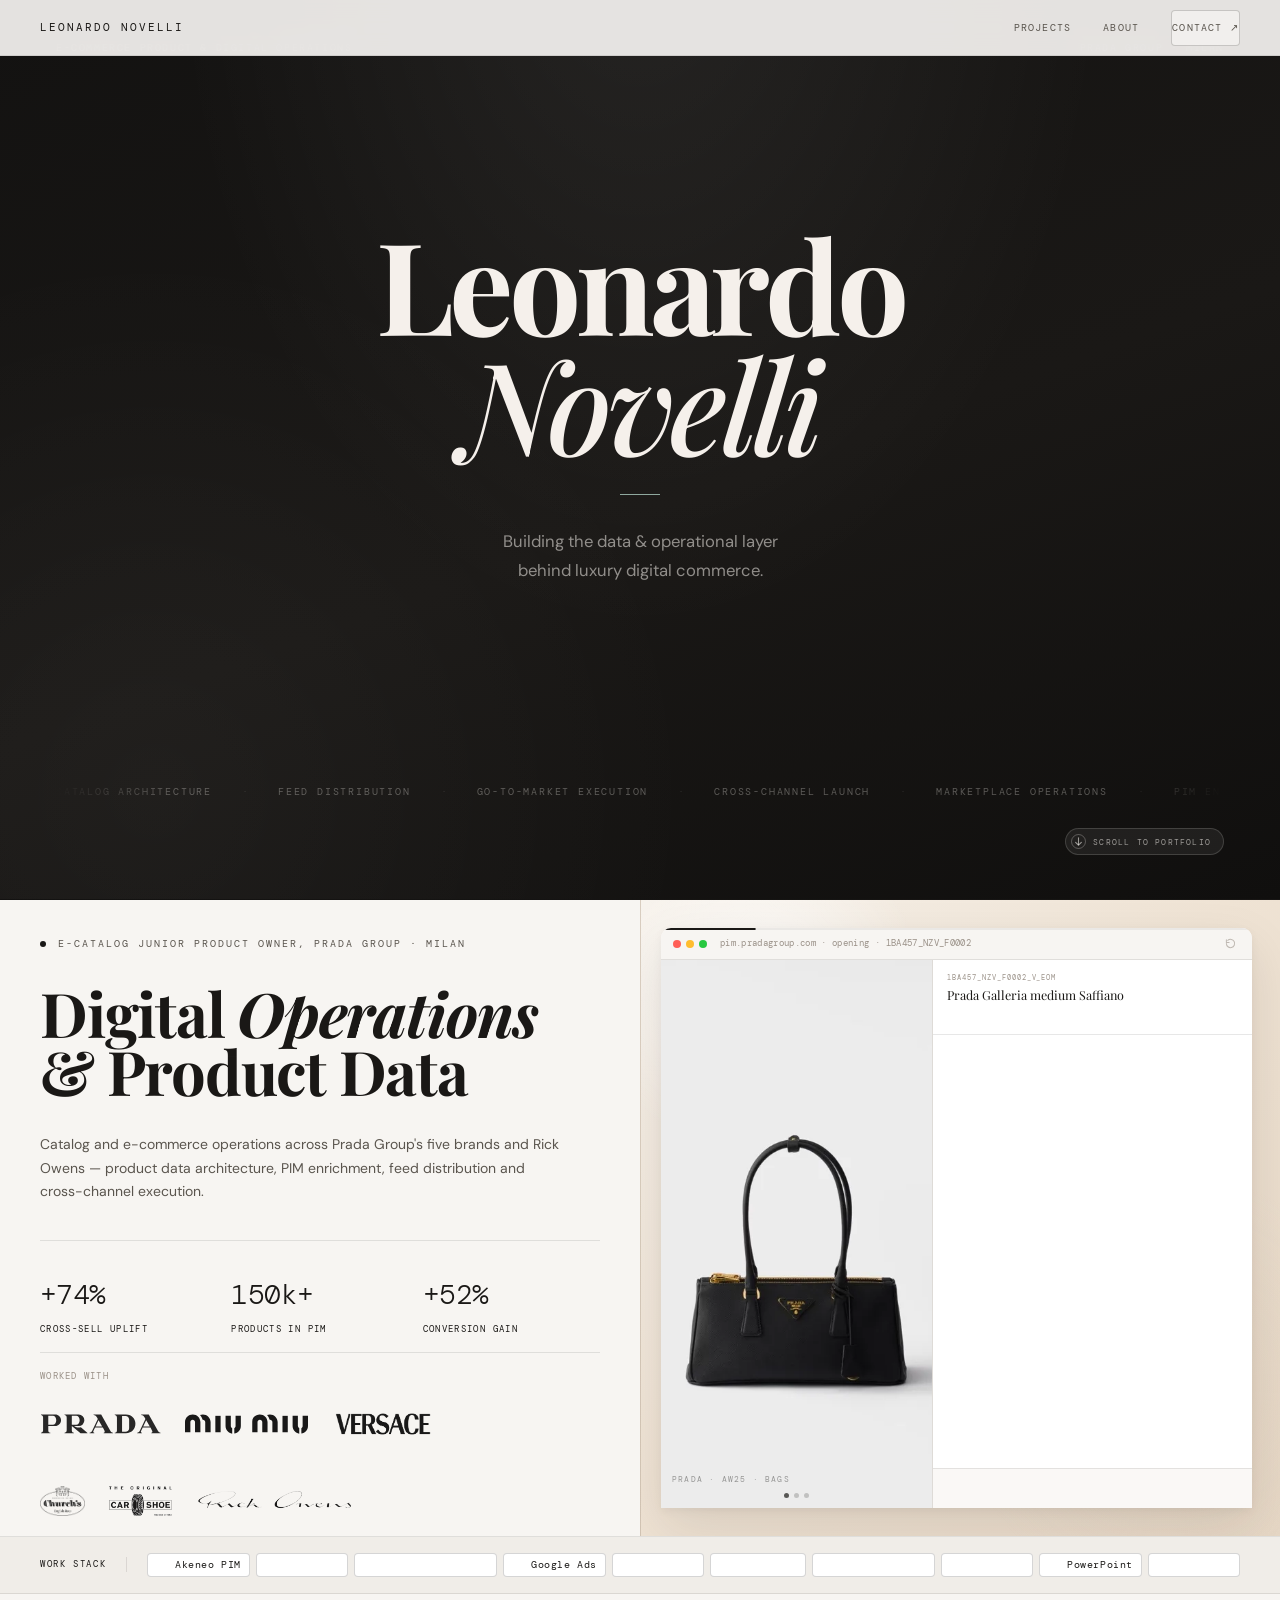
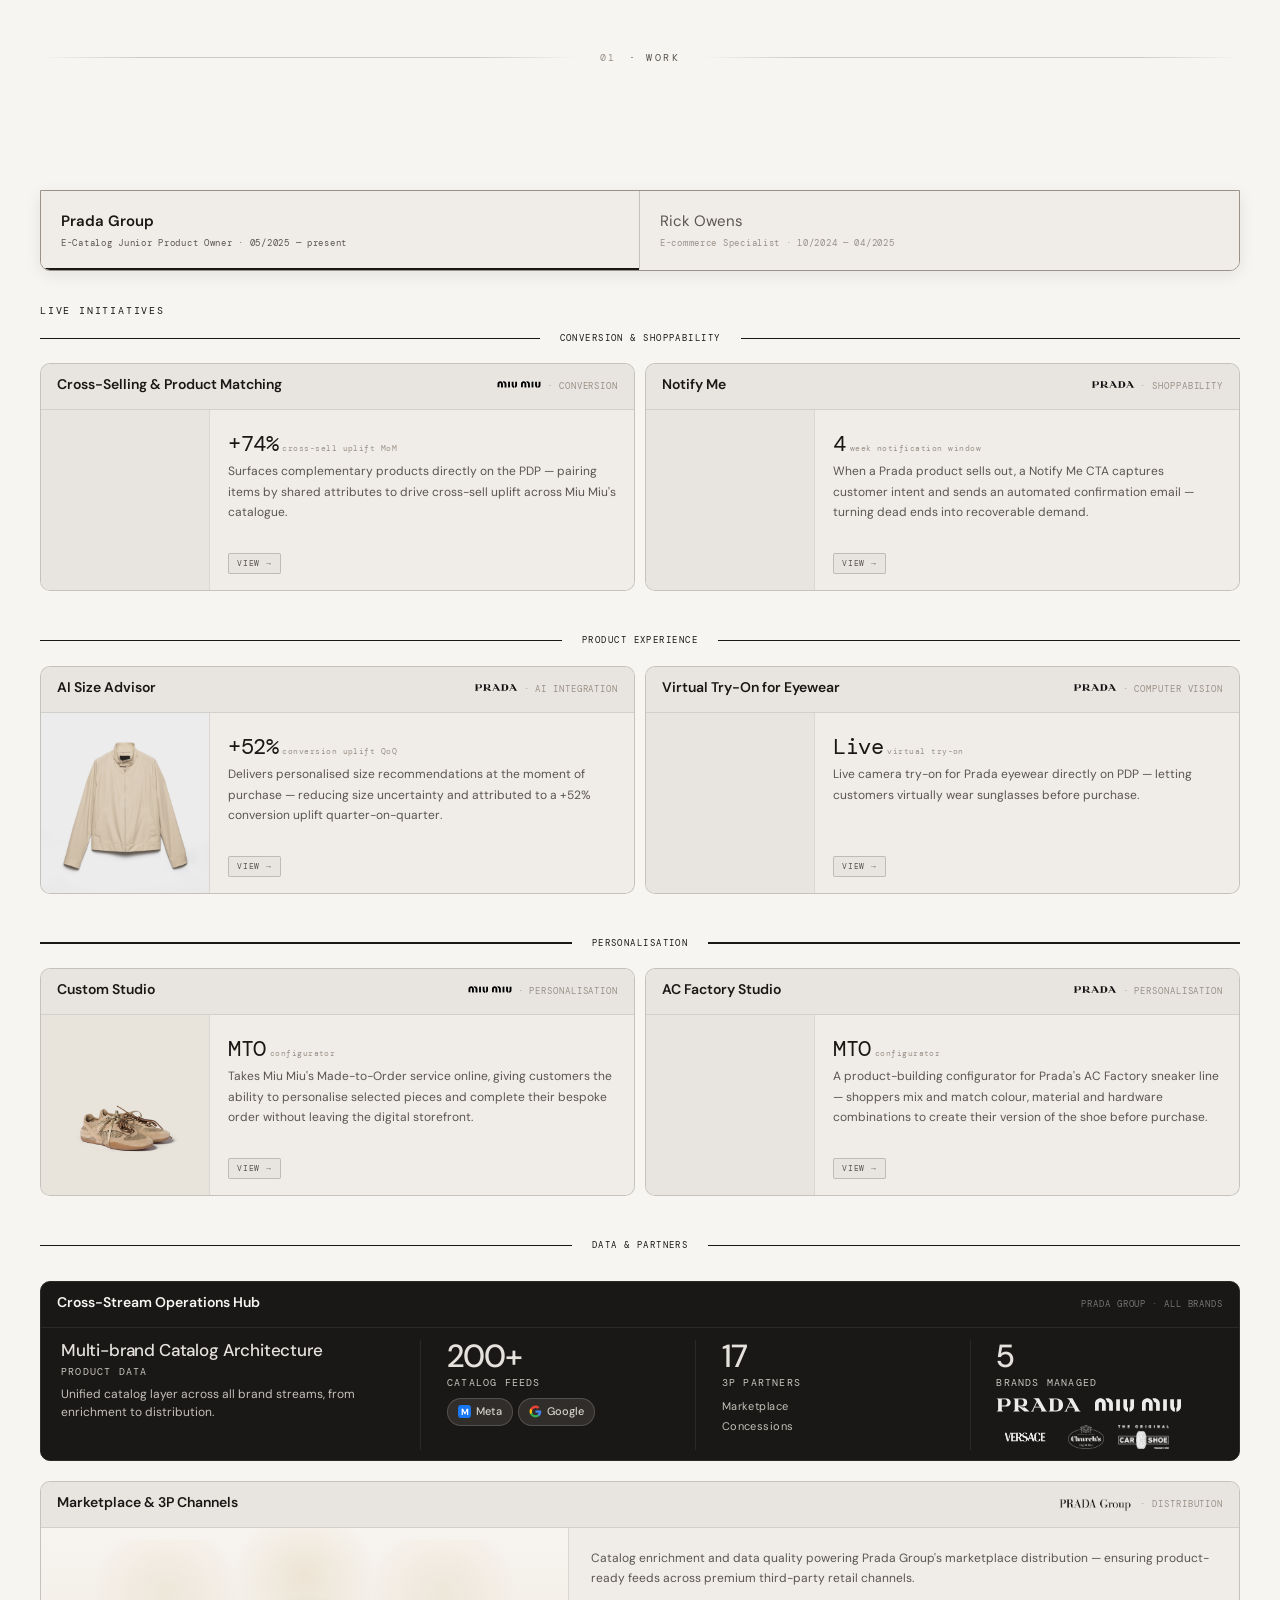
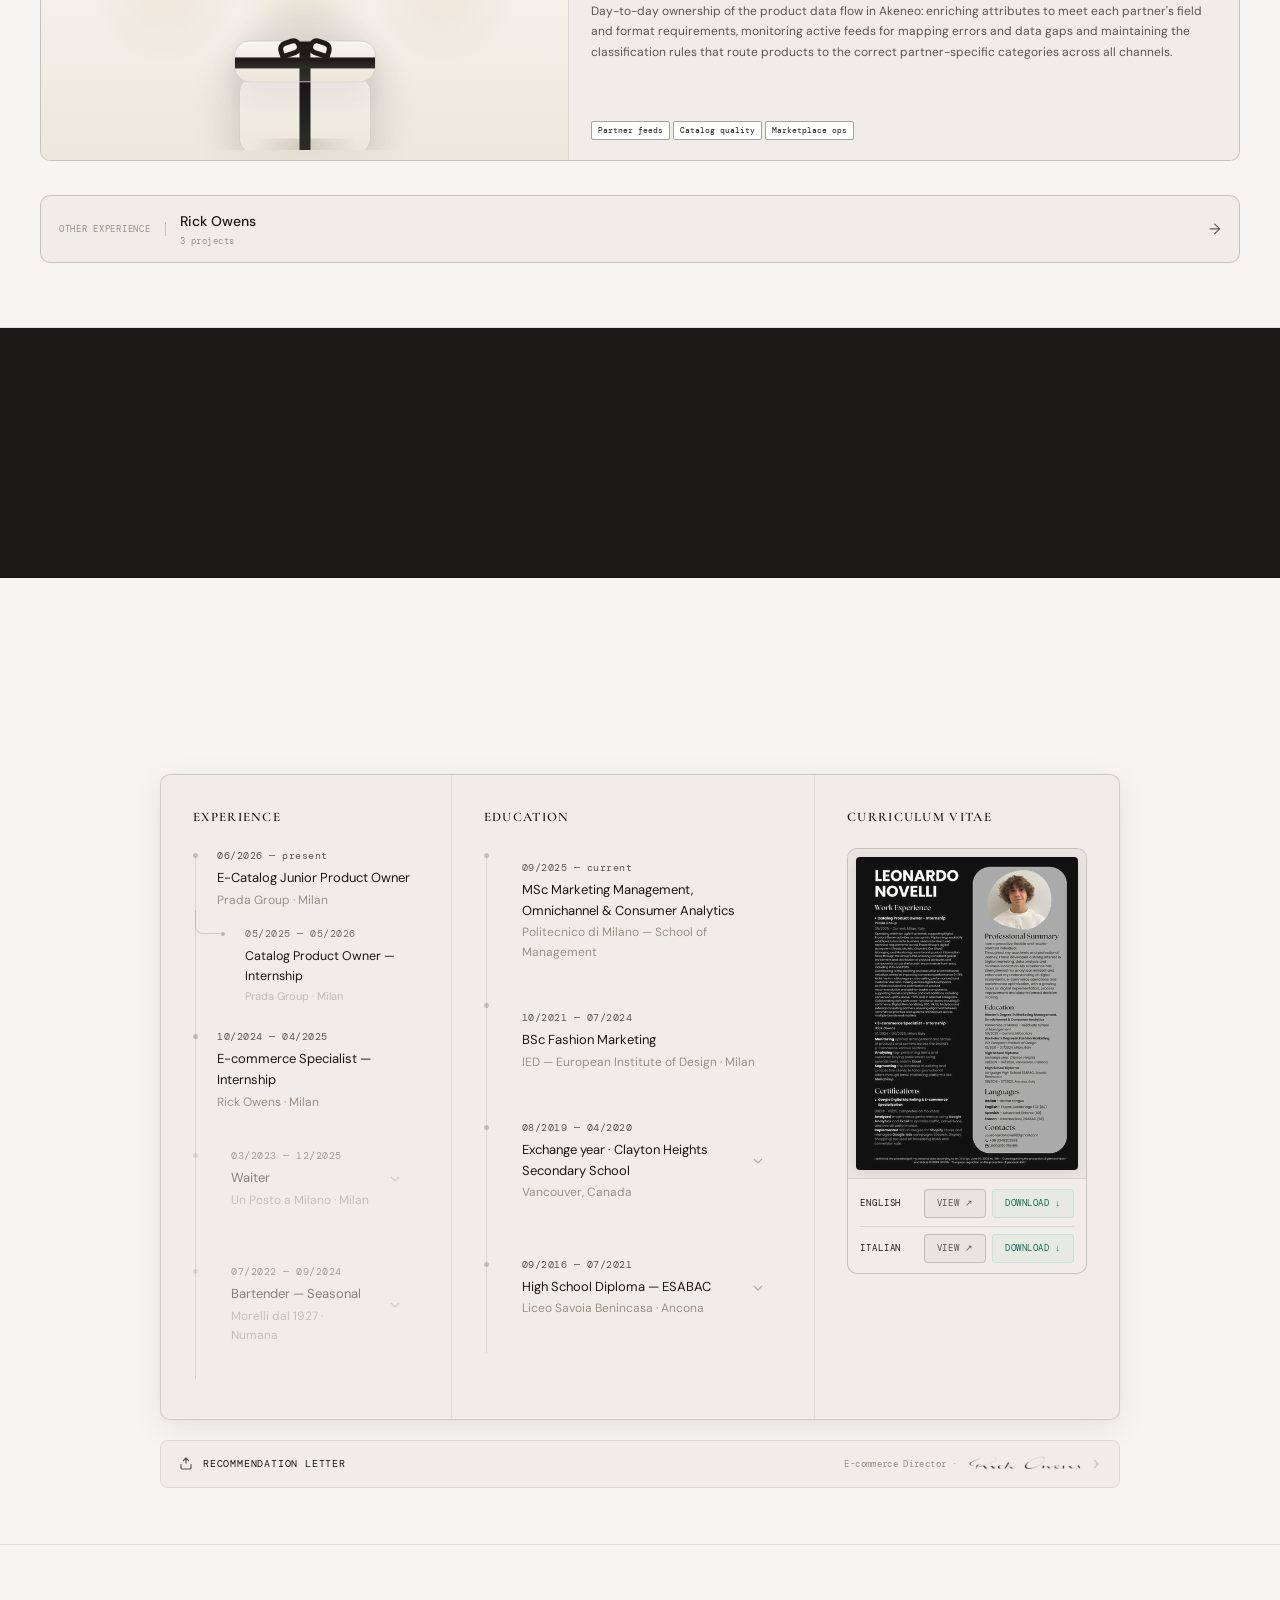
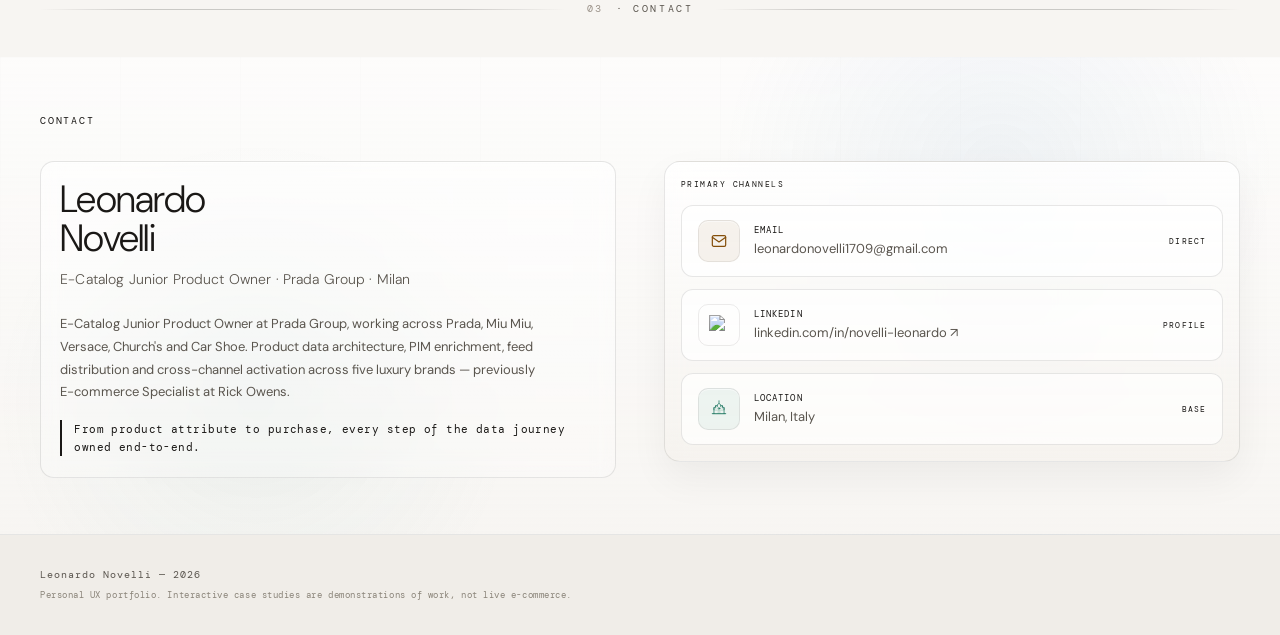
==== index.html @ 45259972 "Portfolio polish: a11y, SEO, perf, AC Factory monogram - SEO: JSON-LD @graph (ProfilePage + WebSite " ====
<!DOCTYPE html><html lang="en"><head>
<meta charset="UTF-8">
<meta name="viewport" content="width=device-width, initial-scale=1.0, viewport-fit=cover">
<!-- Google tag (gtag.js) -->
<script async src="https://www.googletagmanager.com/gtag/js?id=G-13SE4Q57E1"></script>
<script>
  window.dataLayer = window.dataLayer || [];
  function gtag(){dataLayer.push(arguments);}
  gtag('js', new Date());
  gtag('config', 'G-13SE4Q57E1');
</script>
<script>
/* ── Analytics helper — single entry point for all events ── */
function track(event, params) {
  if (typeof gtag === 'function') { gtag('event', event, params || {}); }
}
</script>
<title>Leonardo Novelli — E-Catalog Junior Product Owner · Prada Group</title>
<meta name="description" content="Leonardo Novelli — E-Catalog Junior Product Owner at Prada Group. E-commerce operations, PIM and product data across Prada, Miu Miu, Versace, Church's, Car Shoe and Rick Owens.">
<meta name="content-type" content="personal-portfolio">
<meta name="page-purpose" content="career-portfolio-demonstration">
<meta name="author" content="Leonardo Novelli">
<meta name="robots" content="index, follow">
<meta name="referrer" content="strict-origin-when-cross-origin">
<meta name="keywords" content="Leonardo Novelli, Prada Group, E-Catalog Junior Product Owner, e-commerce, PIM, product data, Prada, Miu Miu, Versace, Church's, Car Shoe, Rick Owens, luxury fashion, digital operations">
<!-- Open Graph -->
<meta property="og:title" content="Leonardo Novelli — E-Catalog Junior Product Owner · Prada Group">
<meta property="og:description" content="Leonardo Novelli — E-Catalog Junior Product Owner at Prada Group. E-commerce operations, PIM and product data across Prada, Miu Miu, Versace, Church's, Car Shoe and Rick Owens.">
<meta property="og:site_name" content="Leonardo Novelli">
<!-- Custom domain: leonardonovelli.design -->
<meta property="og:url" content="https://leonardonovelli.design/">
<link rel="canonical" href="https://leonardonovelli.design/">
<meta property="og:type" content="website">
<meta property="og:image" content="https://leonardonovelli.design/Images/og-cover.jpg">
<meta property="og:image:width" content="1200">
<meta property="og:image:height" content="630">
<meta property="og:image:type" content="image/jpeg">
<meta property="og:image:alt" content="Leonardo Novelli portfolio cover — E-Catalog Junior Product Owner at Prada Group">
<meta property="og:locale" content="en_GB">
<!-- Twitter -->
<meta name="twitter:card" content="summary_large_image">
<meta name="twitter:title" content="Leonardo Novelli — E-Catalog Junior Product Owner · Prada Group">
<meta name="twitter:description" content="Leonardo Novelli — E-Catalog Junior Product Owner at Prada Group. E-commerce operations, PIM and product data across Prada, Miu Miu, Versace, Church's, Car Shoe and Rick Owens.">
<meta name="twitter:image" content="https://leonardonovelli.design/Images/og-cover.jpg">
<meta name="twitter:image:alt" content="Leonardo Novelli portfolio cover — E-Catalog Junior Product Owner at Prada Group">
<!-- Mobile / PWA -->
<meta name="theme-color" content="#1a1816" media="(prefers-color-scheme: dark)">
<meta name="theme-color" content="#f7f5f2" media="(prefers-color-scheme: light)">
<meta name="apple-mobile-web-app-title" content="Leonardo Novelli">
<meta name="format-detection" content="telephone=no">
<!-- JSON-LD structured data -->
<script type="application/ld+json">
{
  "@context": "https://schema.org",
  "@graph": [
    {
      "@type": "ProfilePage",
      "@id": "https://leonardonovelli.design/#profilepage",
      "url": "https://leonardonovelli.design/",
      "name": "Leonardo Novelli — Portfolio",
      "dateModified": "2026-07-24",
      "primaryImageOfPage": "https://leonardonovelli.design/Images/og-cover.jpg",
      "mainEntity": { "@id": "https://leonardonovelli.design/#person" },
      "isPartOf": { "@id": "https://leonardonovelli.design/#website" }
    },
    {
      "@type": "WebSite",
      "@id": "https://leonardonovelli.design/#website",
      "url": "https://leonardonovelli.design/",
      "name": "Leonardo Novelli",
      "description": "Personal portfolio of Leonardo Novelli, E-Catalog Junior Product Owner at Prada Group.",
      "inLanguage": "en"
    },
    {
      "@type": "Person",
      "@id": "https://leonardonovelli.design/#person",
      "name": "Leonardo Novelli",
      "givenName": "Leonardo",
      "familyName": "Novelli",
      "jobTitle": "E-Catalog Junior Product Owner",
      "worksFor": {
        "@type": "Organization",
        "name": "Prada Group",
        "url": "https://www.pradagroup.com"
      },
      "alumniOf": [
        { "@type": "CollegeOrUniversity", "name": "Università Cattolica del Sacro Cuore" }
      ],
      "url": "https://leonardonovelli.design",
      "image": "https://leonardonovelli.design/Images/og-cover.jpg",
      "sameAs": [
        "https://www.linkedin.com/in/novelli-leonardo/"
      ],
      "email": "mailto:leonardonovelli1709@gmail.com",
      "address": {
        "@type": "PostalAddress",
        "addressLocality": "Milan",
        "addressCountry": "IT"
      },
      "description": "E-commerce product and digital operations specialist. E-Catalog Junior Product Owner at Prada Group, covering Prada, Miu Miu, Versace, Church's, Car Shoe and Rick Owens.",
      "knowsAbout": [
        "E-commerce Operations",
        "Product Information Management",
        "Digital Catalog Management",
        "Luxury Fashion",
        "PIM",
        "Feed Distribution",
        "Cross-channel Execution"
      ],
      "knowsLanguage": ["Italian", "English"]
    },
    {
      "@type": "ItemList",
      "@id": "https://leonardonovelli.design/#projects",
      "name": "Selected work — Prada Group & Rick Owens",
      "numberOfItems": 9,
      "itemListOrder": "https://schema.org/ItemListOrderAscending",
      "itemListElement": [
        { "@type": "ListItem", "position": 1, "name": "Cross-Selling & Product Matching", "url": "https://leonardonovelli.design/#01" },
        { "@type": "ListItem", "position": 2, "name": "Notify Me", "url": "https://leonardonovelli.design/#02" },
        { "@type": "ListItem", "position": 3, "name": "AI Size Advisor", "url": "https://leonardonovelli.design/#04" },
        { "@type": "ListItem", "position": 4, "name": "Virtual Try-On for Eyewear", "url": "https://leonardonovelli.design/#05" },
        { "@type": "ListItem", "position": 5, "name": "Custom Studio", "url": "https://leonardonovelli.design/#13a" },
        { "@type": "ListItem", "position": 6, "name": "AC Factory Studio", "url": "https://leonardonovelli.design/#13b" },
        { "@type": "ListItem", "position": 7, "name": "Product Asset Display", "url": "https://leonardonovelli.design/#ro01" },
        { "@type": "ListItem", "position": 8, "name": "FW24 Porterville Product Guide", "url": "https://leonardonovelli.design/#ro02" },
        { "@type": "ListItem", "position": 9, "name": "Email Marketing Campaigns", "url": "https://leonardonovelli.design/#ro03" }
      ]
    }
  ]
}
</script>
<link rel="icon" type="image/svg+xml" href="favicon.svg">
<link rel="preconnect" href="https://fonts.googleapis.com">
<link rel="preconnect" href="https://fonts.gstatic.com" crossorigin="">
<link rel="dns-prefetch" href="https://www.googletagmanager.com">
<link rel="dns-prefetch" href="https://www.google-analytics.com">
<link href="https://fonts.googleapis.com/css2?family=Cormorant+Garamond:wght@400;500;600;700&amp;family=DM+Mono:wght@300;400;500&amp;family=DM+Sans:ital,wght@0,300;0,400;0,500;1,300&amp;family=Playfair+Display:ital,wght@0,400;0,500;0,600;0,700;1,400;1,500;1,600;1,700&amp;display=swap" rel="stylesheet">
<style>
  :root {
    --bg:    #f7f5f2;
    --bg2:   #f0ede8;
    --bg3:   #e8e5e0;
    --text:  #1a1816;
    --text2: #5a554e;
    --text3: #9a9188;
    --border:  rgba(26,24,22,0.1);
    --border2: rgba(26,24,22,0.2);
    --accent:  #1a1816;
    --accent2: #8fa89e;
    --radius:  6px;
    --blue:   #185fa5;
    --teal:   #0f6e56;
    --green:  #3b6d11;
    --purple: #534ab7;
    --amber:  #854f0b;
    --blue-bg:   rgba(24,95,165,0.07);
    --teal-bg:   rgba(15,110,86,0.07);
    --green-bg:  rgba(59,109,17,0.07);
    --purple-bg: rgba(83,74,183,0.07);
    --amber-bg:  rgba(133,79,11,0.07);
    --sans: 'DM Sans', sans-serif;
    --mono: 'DM Mono', 'Courier New', Courier, monospace;
    --ease-ui: cubic-bezier(0.22,1,0.36,1);
    --dur-ui: 0.22s;
  }

  *, *::before, *::after { box-sizing: border-box; margin: 0; padding: 0; }
  /* iOS/Android: subtle brand-matching tap highlight instead of default blue */
  a, button, [role="button"], [tabindex] { -webkit-tap-highlight-color: rgba(240,194,16,0.18); }

  html { scroll-behavior: auto; overscroll-behavior-y: none; }
  /* iPhone notch: keep fixed edges clear of safe-area */
  @supports (padding: max(0px)) {
    body { padding-left: env(safe-area-inset-left); padding-right: env(safe-area-inset-right); }
    .scroll-top-btn { right: max(28px, calc(env(safe-area-inset-right) + 16px)); bottom: max(28px, calc(env(safe-area-inset-bottom) + 16px)); }
  }

  body {
    font-family: var(--sans);
    background: var(--bg);
    color: var(--text);
    line-height: 1.6;
    font-size: 14px;
    overflow-x: hidden;
    -webkit-font-smoothing: antialiased;
    -moz-osx-font-smoothing: grayscale;
    text-rendering: optimizeLegibility;
    -webkit-text-size-adjust: 100%;
    text-size-adjust: 100%;
  }

  /* ── NOISE TEXTURE ── */
  body::before {
    content: '';
    position: fixed; inset: 0;
    background-image: url("data:image/svg+xml,%3Csvg viewBox='0 0 256 256' xmlns='http://www.w3.org/2000/svg'%3E%3Cfilter id='noise'%3E%3CfeTurbulence type='fractalNoise' baseFrequency='0.9' numOctaves='4' stitchTiles='stitch'/%3E%3C/filter%3E%3Crect width='100%25' height='100%25' filter='url(%23noise)' opacity='0.03'/%3E%3C/svg%3E");
    pointer-events: none; z-index: 0; opacity: 0.4;
  }

  /* ── SKIP NAV ── */
  .skip-nav {
    position: absolute; top: -100%; left: 0;
    background: var(--accent); color: var(--bg);
    padding: 8px 16px; font-size: 12px; font-family: var(--mono);
    text-decoration: none; z-index: 9999;
    transition: top 0.2s;
  }
  .skip-nav:focus { top: 0; }

  /* ── Print stylesheet ── */
  @media print {
    *, *::before, *::after {
      background: transparent !important;
      color: #000 !important;
      box-shadow: none !important;
      text-shadow: none !important;
      animation: none !important;
      transition: none !important;
    }
    body { font-family: Georgia, serif !important; font-size: 11pt; line-height: 1.5; }
    nav, footer, .skip-nav, .scroll-progress, .scroll-progress-fill, .toast-stack, .ln-nav,
    .hero-scroll-cta, .ln-try-trigger, .ln-try-drawer,
    .emp-tabs, .ci-body iframe, .contact-links, .contact-card,
    .op-ticker, .op-scroll-cta, [class*="mockup"], [class*="enrich-"],
    .enrich-browser, .p-page-preview,
    .section-divider, .cv-btn { display: none !important; }
    .ln-page { position: static !important; display: block !important; page-break-before: always; opacity: 1 !important; transform: none !important; }
    .hero-with-logos img { filter: grayscale(100%) !important; }
    a, a:visited { color: #000 !important; text-decoration: underline; }
    a[href^="http"]::after { content: " (" attr(href) ")"; font-size: 9pt; color: #555 !important; }
    h1, h2, h3, h4 { page-break-after: avoid; break-after: avoid; }
    p, li, .tl-item { page-break-inside: avoid; break-inside: avoid; }
    img { max-width: 100% !important; height: auto !important; page-break-inside: avoid; }
    .section-title, .section-note { opacity: 1 !important; transform: none !important; }
  }

  /* ── Toast notifications ── */
  .toast-stack {
    position: fixed; bottom: 24px; left: 50%; transform: translateX(-50%);
    display: flex; flex-direction: column; gap: 8px;
    z-index: 9997; pointer-events: none;
  }
  .toast {
    background: #1a1816; color: #f5f1ea;
    padding: 12px 20px 12px 16px;
    border-radius: 8px;
    font-family: var(--sans);
    font-size: 13px; line-height: 1.4;
    display: flex; align-items: center; gap: 10px;
    max-width: 420px;
    box-shadow: 0 12px 32px -8px rgba(26,24,22,0.35), 0 0 0 0.5px rgba(240,194,16,0.25);
    opacity: 0;
    transform: translateY(14px);
    transition: opacity 0.28s cubic-bezier(0.22,1,0.36,1), transform 0.28s cubic-bezier(0.22,1,0.36,1);
    pointer-events: auto;
  }
  .toast.visible { opacity: 1; transform: translateY(0); }
  .toast-icon {
    width: 20px; height: 20px; border-radius: 50%;
    background: rgba(240,194,16,0.25);
    color: #f0c210;
    display: flex; align-items: center; justify-content: center;
    flex-shrink: 0;
  }
  .toast-msg strong { font-weight: 500; color: #ffffff; }
  .toast-msg span { color: rgba(245,241,234,0.65); font-size: 11px; letter-spacing: 0.04em; margin-left: 4px; }
  @media (prefers-reduced-motion: reduce) {
    .toast { transition: opacity 0.2s ease; transform: none !important; }
  }

  /* ── Scroll progress indicator ── */
  .scroll-progress {
    position: fixed;
    top: 0; left: 0;
    width: 100%;
    height: 2px;
    background: transparent;
    z-index: 9998;
    pointer-events: none;
  }
  .scroll-progress-fill {
    height: 100%;
    background: linear-gradient(90deg, #8fa89e 0%, #f0c210 50%, #8fa89e 100%);
    background-size: 200% 100%;
    transform-origin: left center;
    transform: scaleX(0);
    transition: transform 0.08s linear;
    animation: sp-shift 8s linear infinite;
  }
  @keyframes sp-shift {
    from { background-position: 0% 50%; }
    to   { background-position: -200% 50%; }
  }
  @media (prefers-reduced-motion: reduce) {
    .scroll-progress-fill { animation: none; background: #8fa89e; }
  }

  /* ── Global focus-visible ring (keyboard navigation) ── */
  :focus-visible {
    outline: 2px solid #1a1816;
    outline-offset: 3px;
    border-radius: 3px;
  }
  /* Suppress mouse-click focus rings on interactive elements */
  .ci-card:focus:not(:focus-visible),
  .nav-links a:focus:not(:focus-visible),
  .ln-back:focus:not(:focus-visible),
  button:focus:not(:focus-visible) { outline: none; }

  /* ── NAV ── */
  nav {
    position: fixed; top: 0; left: 0; right: 0;
    display: flex; align-items: center; justify-content: space-between;
    padding: 0 2.5rem; height: 56px;
    background: rgba(247,245,242,0.92);
    backdrop-filter: blur(12px);
    border-bottom: 1px solid var(--border);
    z-index: 1000;
    opacity: 0;
    transform: translateY(-8px);
    pointer-events: none;
    transition: opacity 0.5s cubic-bezier(0.22,1,0.36,1), transform 0.5s cubic-bezier(0.22,1,0.36,1);
  }
  nav.nav-visible {
    opacity: 1;
    transform: translateY(0);
    pointer-events: auto;
  }
  nav.nav-condensed {
    height: 44px;
    background: rgba(247,245,242,0.96);
    border-bottom-color: rgba(26,24,22,0.14);
    box-shadow: 0 4px 12px -6px rgba(26,24,22,0.08);
  }
  nav { transition: opacity 0.5s cubic-bezier(0.22,1,0.36,1), transform 0.5s cubic-bezier(0.22,1,0.36,1), height 0.35s cubic-bezier(0.22,1,0.36,1), background 0.35s, border-color 0.35s, box-shadow 0.35s; }
  .nav-logo {
    font-family: var(--mono);
    font-size: 11px; font-weight: 400;
    letter-spacing: 0.18em;
    color: var(--text);
    text-transform: uppercase;
  }
  .nav-links { display: flex; gap: 32px; align-items: center; }
  .nav-links a {
    font-family: var(--mono);
    font-size: 10px; color: var(--text2);
    text-decoration: none; letter-spacing: 0.12em;
    text-transform: uppercase;
    transition: color var(--dur-ui) var(--ease-ui);
    position: relative;
    padding: 4px 0;
  }
  .nav-links a:not(.nav-cta)::after {
    content: ''; position: absolute;
    left: 0; right: 0; bottom: 0;
    height: 1px;
    background: currentColor;
    transform: scaleX(0);
    transform-origin: left center;
    transition: transform 0.32s cubic-bezier(0.22,1,0.36,1);
  }
  .nav-links a:not(.nav-cta):hover::after,
  .nav-links a:not(.nav-cta).nav-active::after { transform: scaleX(1); }
  .nav-links a:hover { color: var(--accent); }
  .nav-links a.nav-active { color: var(--accent); }
  .nav-cta {
    font-family: var(--mono);
    font-size: 10px; padding: 6px 14px;
    border: 1px solid var(--border2);
    border-radius: 4px; color: var(--text2) !important;
    background: rgba(247,245,242,0.7);
    display: inline-flex; align-items: center; min-height: 36px;
    transition: border-color var(--dur-ui) var(--ease-ui), color var(--dur-ui) var(--ease-ui), background var(--dur-ui) var(--ease-ui), box-shadow var(--dur-ui) var(--ease-ui), transform var(--dur-ui) var(--ease-ui) !important;
  }
  .nav-cta:hover {
    border-color: rgba(26,24,22,0.35) !important;
    color: var(--accent) !important;
    background: #f1ede8;
    box-shadow: 0 1px 0 rgba(26,24,22,0.08);
    transform: translateY(-1px);
  }
  .nav-cta:focus, .nav-cta:active { outline: none; box-shadow: none; }

  /* ── OPENING PAGE ── */
  @keyframes op-rise {
    from { opacity: 0; transform: translateY(18px); }
    to   { opacity: 1; transform: translateY(0); }
  }
  @keyframes opFromLeft {
    to { transform: translateX(0); opacity: 1; }
  }
  @keyframes opFromRight {
    to { transform: translateX(0); opacity: 1; }
  }
  @keyframes opGlowPulse {
    0%, 100% { opacity: 0.55; }
    50%       { opacity: 0.85; }
  }
  @keyframes opTickerScroll {
    from { transform: translateX(0); }
    to   { transform: translateX(-50%); }
  }
  .opening-page {
    min-height: 100svh;
    display: flex;
    flex-direction: column;
    justify-content: space-between;
    border-bottom: 1px solid var(--border);
    position: relative;
    overflow: hidden;
    padding: 2.5rem 3.5rem 2.75rem;
    background: linear-gradient(160deg, #131211 0%, #1a1816 55%, #100f0e 100%);
    color: #f2eeea;
  }
  /* ── Ambient orbs ── */
  .opening-page::before {
    content: '';
    position: absolute;
    inset: 0;
    background:
      radial-gradient(ellipse at 50% -10%, rgba(255,255,255,0.07) 0%, transparent 52%),
      radial-gradient(circle at 12% 88%, rgba(255,255,255,0.035), transparent 40%);
    pointer-events: none;
    animation: opGlowPulse 7s ease-in-out infinite;
  }
  .op-eyebrow {
    position: relative; z-index: 1;
    will-change: opacity;
    display: flex;
    align-items: center;
    justify-content: space-between;
    font-family: var(--mono);
    font-size: 10px;
    letter-spacing: 0.16em;
    text-transform: uppercase;
    color: rgba(242,238,234,0.45);
    animation: op-rise 0.7s ease both;
  }
  .op-company {
    display: inline-flex;
    align-items: center;
    gap: 8px;
  }
  .op-center {
    position: relative; z-index: 1;
    flex: 1;
    display: flex;
    flex-direction: column;
    align-items: center;
    justify-content: center;
    text-align: center;
    padding: 2.5rem 0;
  }
  .op-name {
    font-family: 'Playfair Display', serif;
    font-size: clamp(72px, 10vw, 148px);
    line-height: 0.86;
    letter-spacing: -0.04em;
    margin-bottom: 2.25rem;
    /* No overflow:hidden — italic glyphs need room to breathe */
  }
  /* Individual name lines animate in from opposite sides */
  .op-name-line {
    display: block;
    color: #f5f0eb;
    overflow: hidden;
    padding: 0.08em 0.22em;
    margin: -0.08em -0.22em;
  }
  .op-name-line-2 {
    font-style: italic;
    font-weight: 500;
  }
  .op-ch { display: inline-block; opacity: 0; }
  .op-name-line-1 .op-ch {
    animation: opCharUp 0.72s cubic-bezier(0.22, 1, 0.36, 1) both;
  }
  .op-name-line-2 .op-ch {
    animation: opClipUp 0.85s cubic-bezier(0.22, 1, 0.36, 1) both;
  }
  @keyframes opCharUp {
    from { opacity: 0; transform: translateY(0.6em) rotate(3deg); }
    to   { opacity: 1; transform: translateY(0) rotate(0); }
  }
  @keyframes opClipUp {
    from { opacity: 0; transform: translateY(105%); }
    to   { opacity: 1; transform: translateY(0); }
  }
  @keyframes opDrawRule {
    from { transform: scaleX(0); }
    to   { transform: scaleX(1); }
  }
  .op-rule {
    width: 40px;
    height: 1px;
    background: #8fa89e;
    margin: 0 auto 2rem;
    transform: scaleX(0);
    transform-origin: left;
    animation: opDrawRule 0.7s cubic-bezier(0.22, 1, 0.36, 1) 1.15s both;
  }
  .op-tagline {
    font-size: clamp(15px, 1.3vw, 18px);
    line-height: 1.7;
    color: rgba(242,238,234,0.55);
    max-width: 440px;
    opacity: 0;
    animation: op-rise 0.7s ease 1.4s both;
  }
  /* Ticker */
  .op-ticker-wrap {
    position: relative; z-index: 1;
    overflow: hidden;
    padding: 1.75rem 0;
    -webkit-mask-image: linear-gradient(to right, transparent, black 10%, black 90%, transparent);
    mask-image: linear-gradient(to right, transparent, black 10%, black 90%, transparent);
    animation: op-rise 0.85s ease 0.2s both;
  }
  .op-ticker {
    display: flex;
    align-items: center;
    gap: 2rem;
    width: max-content;
    animation: opTickerScroll 36s linear infinite;
  }
  .op-ticker:hover { animation-play-state: paused; }
  .op-tick {
    font-family: var(--mono);
    font-size: 10px;
    letter-spacing: 0.18em;
    text-transform: uppercase;
    color: rgba(242,238,234,0.32);
    white-space: nowrap;
  }
  .op-tick-sep { color: rgba(242,238,234,0.14); font-size: 10px; }
  /* Bottom bar */
  .op-bottom {
    position: relative; z-index: 1;
    display: flex;
    align-items: center;
    justify-content: flex-end;
    animation: op-rise 0.9s ease 0.3s both;
  }
  @keyframes opArrowBounce {
    0%, 100% { transform: translateY(0); }
    50%       { transform: translateY(3px); }
  }
  .opening-scroll {
    display: inline-flex;
    align-items: center;
    gap: 7px;
    padding: 5px 12px 5px 5px;
    border-radius: 999px;
    background: rgba(242,238,234,0.07);
    border: 1px solid rgba(242,238,234,0.16);
    cursor: pointer;
    font-family: var(--mono);
    font-size: 8px;
    letter-spacing: 0.15em;
    text-transform: uppercase;
    color: rgba(242,238,234,0.6);
    transition: background 0.35s ease, border-color 0.35s ease, color 0.35s ease, transform 0.3s ease;
  }
  .opening-scroll:hover {
    background: rgba(242,238,234,0.13);
    border-color: rgba(242,238,234,0.3);
    color: rgba(242,238,234,0.92);
    transform: translateY(-2px);
  }
  .opening-scroll-dot {
    width: 15px;
    height: 15px;
    border-radius: 50%;
    border: 1px solid rgba(242,238,234,0.28);
    display: inline-flex;
    align-items: center;
    justify-content: center;
    flex-shrink: 0;
    animation: opArrowBounce 2.2s ease-in-out infinite;
  }
  .opening-scroll-dot svg {
    display: block;
  }
  #portfolio-start { scroll-margin-top: 56px; }
  section[id], .section-divider[id] { scroll-margin-top: 72px; }
  @media (max-width: 720px) { section[id], .section-divider[id] { scroll-margin-top: 60px; } }
  @media (max-width: 900px) {
    .opening-page { padding: 2rem 1.6rem 2.25rem; }
    .op-bottom { flex-direction: column; align-items: flex-start; gap: 1.25rem; }
  }
  @media (max-width: 540px) {
    .op-name { font-size: clamp(58px, 15vw, 96px); }
  }

  /* ── HERO ── */
  .hero {
    min-height: 0;
    display: grid;
    grid-template-columns: 1fr 1fr;
    align-items: start;   /* hero-left drives row height — no circular dep */
    position: relative;
    border-bottom: 1px solid var(--border);
    overflow: hidden;
  }
  .hero-left {
    display: flex;
    flex-direction: column;
    justify-content: space-between;
    padding: 2rem 2.5rem 0.75rem;
  }
  .hero-right {
    align-self: stretch;  /* only hero-right stretches to row height */
    display: flex;
    flex-direction: column;
    align-items: stretch;
    justify-content: flex-start;
    background: var(--bg2);
    background-image: radial-gradient(circle at 30% 70%, rgba(26,24,22,0.03) 0%, transparent 50%),
                      radial-gradient(circle at 80% 20%, rgba(26,24,22,0.02) 0%, transparent 40%);
    border-left: 1px solid var(--border);
    padding: 1.5rem 2.5rem 0;
    perspective: 800px;
  }

  .hero.hero-variant-editorial .hero-right {
    background:
      radial-gradient(circle at 18% 14%, rgba(255,255,255,0.82), transparent 22%),
      radial-gradient(circle at 82% 76%, rgba(223,208,190,0.42), transparent 30%),
      linear-gradient(135deg, #f6f1ea 0%, #efe3d4 46%, #e6d7c5 100%);
    padding: 1.75rem 1.75rem 1.75rem 1.25rem;
    align-items: stretch;
    justify-content: stretch;
    position: relative;
    overflow: hidden;
  }
  .hero.hero-variant-editorial .hero-right::before {
    content: none;
  }
  .hero.hero-variant-editorial .hero-left {
    justify-content: flex-start;
    padding-top: 2.25rem;
    padding-bottom: 1.25rem;
  }
  /* ── ENRICHMENT LOOP COMPONENT ── */
  .enrich-browser {
    width: 100%;
    flex: 1;                /* fills hero-right height */
    background: #fff;
    border-radius: 10px 10px 0 0;
    box-shadow: 0 20px 52px rgba(26,24,22,0.1), 0 3px 10px rgba(26,24,22,0.05);
    overflow: hidden;
    display: flex; flex-direction: column;
    position: relative;
  }
  .enrich-prog-wrap {
    position: absolute; top: 0; left: 0; right: 0;
    height: 2px; z-index: 20;
    background: rgba(26,24,22,0.06);
    border-radius: 10px 10px 0 0; overflow: hidden;
  }
  .enrich-prog-fill {
    height: 100%; width: 100%;
    background: var(--text);
    transform: scaleX(0);
    transform-origin: left;
    transition: transform 0.4s linear;
  }
  .enrich-prog-fill.live { background: #2d6a4f; }
  .enrich-b-bar {
    flex-shrink: 0; height: 32px;
    background: rgba(247,245,242,0.97);
    border-bottom: 0.5px solid var(--border);
    display: flex; align-items: center; gap: 5px;
    padding: 0 12px; z-index: 10;
  }
  .enrich-b-dot { width: 8px; height: 8px; border-radius: 50%; }
  .enrich-b-dot.r { background: #ff5f57; }
  .enrich-b-dot.y { background: #ffbd2e; }
  .enrich-b-dot.g { background: #28c840; }
  .enrich-b-url {
    font-family: var(--mono); font-size: 8.5px;
    color: var(--text3); letter-spacing: 0.04em;
    margin-left: 8px; flex: 1;
    white-space: nowrap; overflow: hidden; text-overflow: ellipsis;
    transition: color 0.6s;
  }
  .enrich-b-url.live { color: #2d6a4f; }
  .enrich-b-replay {
    -webkit-appearance: none; appearance: none;
    background: transparent; border: none; padding: 0;
    width: 20px; height: 20px;
    display: inline-flex; align-items: center; justify-content: center;
    color: var(--text3); opacity: 0.35;
    border-radius: 50%;
    cursor: pointer; flex-shrink: 0;
    transition: opacity 0.2s ease, background 0.2s ease, transform 0.4s cubic-bezier(0.4, 0, 0.2, 1);
  }
  .enrich-b-replay:hover { opacity: 0.85; background: rgba(26,24,22,0.06); }
  .enrich-b-replay:active { transform: rotate(-360deg); }
  .enrich-b-replay.spinning { transform: rotate(-360deg); pointer-events: none; opacity: 0.6; }
  .enrich-b-replay:focus-visible { outline: 1px solid var(--text3); outline-offset: 1px; }
  .enrich-b-body {
    flex: 1; display: grid;
    grid-template-columns: 46% 54%;
    overflow: hidden;
    min-height: 240px; /* safety floor for small viewports */
  }
  .enrich-img-col {
    position: relative; overflow: hidden;
    background: #f5f2ed;
    border-right: 0.5px solid var(--border);
  }
  /* Horizontal slide strip — absolutely fills the image column, no layout impact */
  .enrich-img-strip {
    position: absolute;
    top: 0; left: 0;
    height: 100%;
    width: 300%; /* 3 × the column width */
    display: flex;
    will-change: transform;
    transition: transform 0.7s cubic-bezier(0.22, 1, 0.36, 1);
  }
  .enrich-prod-img {
    width: calc(100% / 3); /* each image = 1 column-width */
    height: 100%;
    object-fit: cover;
    object-position: center 15%;
    flex-shrink: 0;
  }
  /* Model shot: shift focus down to frame the bag */
  .enrich-prod-img.model { object-position: center 42%; }
  .enrich-img-loading {
    position: absolute; inset: 0;
    background: rgba(245,242,237,0.92);
    display: flex; align-items: center; justify-content: center;
    opacity: 0; pointer-events: none;
    transition: opacity 0.3s; z-index: 3;
  }
  .enrich-img-loading.on { opacity: 1; }
  .enrich-spinner {
    width: 20px; height: 20px; border-radius: 50%;
    border: 1.5px solid var(--border2);
    border-top-color: var(--text);
    animation: enrichSpin 0.75s linear infinite;
  }
  @keyframes enrichSpin { to { transform: rotate(360deg); } }
  .enrich-img-dots {
    position: absolute; bottom: 10px; left: 0; right: 0;
    display: flex; justify-content: center; gap: 5px; z-index: 4;
    opacity: 0; transition: opacity 0.5s;
  }
  .enrich-img-dots.on { opacity: 1; }
  .enrich-img-dot {
    width: 5px; height: 5px; border-radius: 50%;
    background: rgba(26,24,22,0.2); transition: background 0.3s;
  }
  .enrich-img-dot.active { background: rgba(26,24,22,0.7); }
  .enrich-img-badge {
    position: absolute; bottom: 22px; left: 11px; z-index: 4;
    font-family: var(--mono); font-size: 7.5px;
    letter-spacing: 0.16em; text-transform: uppercase;
    color: rgba(26,24,22,0.4);
    opacity: 0; transition: opacity 0.6s 0.3s;
  }
  .enrich-img-badge.on { opacity: 1; }
  .enrich-data-col { display: flex; flex-direction: column; overflow: hidden; min-height: 0; }
  .enrich-data-head {
    padding: 12px 14px 9px;
    border-bottom: 0.5px solid var(--border); flex-shrink: 0;
  }
  .enrich-data-sku {
    font-family: var(--mono); font-size: 7px;
    letter-spacing: 0.14em; text-transform: uppercase;
    color: var(--text3); margin-bottom: 4px;
    opacity: 0; transition: opacity 0.4s;
  }
  .enrich-data-sku.on { opacity: 1; }
  .enrich-data-name {
    font-family: 'Playfair Display', serif; font-size: 12.5px; font-weight: 400;
    line-height: 1.3; color: var(--text); min-height: 16px;
  }
  .enrich-data-price {
    font-family: var(--mono); font-size: 10.5px;
    color: var(--text2); letter-spacing: 0.04em; margin-top: 5px;
    opacity: 0; transition: opacity 0.4s;
  }
  .enrich-data-price.on { opacity: 1; }
  .enrich-data-colors {
    padding: 7px 14px; border-bottom: 0.5px solid var(--border);
    display: flex; align-items: center; gap: 6px;
    flex-shrink: 0; opacity: 0; transition: opacity 0.4s;
  }
  .enrich-data-colors.on { opacity: 1; }
  .enrich-clbl {
    font-family: var(--mono); font-size: 7px;
    letter-spacing: 0.12em; text-transform: uppercase; color: var(--text3);
  }
  .enrich-sw {
    width: 12px; height: 12px; border-radius: 50%;
    border: 0.5px solid rgba(26,24,22,0.14); flex-shrink: 0;
  }
  .enrich-sw.active { box-shadow: 0 0 0 2px #fff, 0 0 0 3px var(--text); }
  .enrich-sw.nero    { background: #1a1816; }
  .enrich-sw.talco   { background: #f0ede8; }
  .enrich-sw.caramel { background: #b5773d; }
  .enrich-sw.navy    { background: #2a3d66; }
  .enrich-sw.cipria  { background: #ddc5b0; }
  .enrich-attrs { flex: 1; overflow: hidden; padding: 5px 0; }
  .enrich-attr {
    display: grid; grid-template-columns: 66px 1fr;
    gap: 3px; padding: 4px 14px;
    border-bottom: 0.5px dashed var(--border);
    opacity: 0; transform: translateY(3px);
    transition: opacity 0.28s cubic-bezier(0.22,1,0.36,1), transform 0.28s cubic-bezier(0.22,1,0.36,1);
  }
  .enrich-attr:last-child { border-bottom: none; }
  .enrich-attr.on { opacity: 1; transform: none; }
  .enrich-ak {
    font-family: var(--mono); font-size: 7px;
    letter-spacing: 0.12em; text-transform: uppercase;
    color: var(--text3); padding-top: 1px;
  }
  .enrich-av { font-size: 10px; color: var(--text); line-height: 1.38; min-height: 13px; }
  .enrich-av .enrich-cur {
    display: inline-block; width: 1.5px; height: 9px;
    background: var(--text); vertical-align: -1px;
    animation: enrichBlink 0.85s step-end infinite;
  }
  @keyframes enrichBlink { 50% { opacity: 0; } }
  .enrich-lflags { display: flex; gap: 4px; flex-wrap: wrap; }
  .enrich-lf {
    font-family: var(--mono); font-size: 7.5px;
    letter-spacing: 0.04em; padding: 1px 4px;
    border-radius: 2px; border: 0.5px solid var(--border);
    background: var(--bg2); color: var(--text2);
    opacity: 0; transition: opacity 0.2s;
  }
  .enrich-lf.done { opacity: 1; }
  .enrich-lf.lit  { background: var(--text); color: var(--bg); border-color: var(--text); }
  .enrich-data-cta {
    flex-shrink: 0; height: 40px;
    border-top: 0.5px solid var(--border);
    background: rgba(247,245,242,0.65);
    display: flex; align-items: center;
    padding: 0 14px; position: relative; overflow: hidden;
  }
  .enrich-pub-btn {
    position: absolute; inset: 0;
    display: flex; align-items: center; justify-content: center;
    background: var(--text); color: var(--bg); border: none; cursor: default;
    font-family: var(--mono); font-size: 8.5px;
    letter-spacing: 0.16em; text-transform: uppercase;
    opacity: 0; transform: translateY(6px);
    transition: opacity 0.4s cubic-bezier(0.22,1,0.36,1), transform 0.4s cubic-bezier(0.22,1,0.36,1), background 0.35s;
  }
  .enrich-pub-btn.on { opacity: 1; transform: none; }
  .enrich-pub-btn.firing { background: #1d4d38; }
  .enrich-live-row {
    position: absolute; inset: 0;
    display: flex; align-items: center; justify-content: space-between;
    padding: 0 14px;
    opacity: 0; transition: opacity 0.5s 0.2s;
  }
  .enrich-live-row.on { opacity: 1; }
  .enrich-live-pill {
    display: flex; align-items: center; gap: 5px;
    font-family: var(--mono); font-size: 8.5px;
    letter-spacing: 0.12em; text-transform: uppercase; color: #2d6a4f;
  }
  .enrich-live-dot {
    width: 6px; height: 6px; border-radius: 50%; background: #2d6a4f;
    animation: enrichLivePulse 2s ease-in-out infinite;
  }
  @keyframes enrichLivePulse {
    0%,100% { box-shadow: 0 0 0 0 rgba(45,106,79,0.5); }
    50%      { box-shadow: 0 0 0 5px rgba(45,106,79,0); }
  }
  .enrich-live-feeds {
    font-family: var(--mono); font-size: 7.5px;
    letter-spacing: 0.06em; color: var(--text3);
  }
  @media (max-width: 768px) {
    .hero-right { display: flex !important; padding: 1rem !important; }
    .enrich-b-body {
      grid-template-columns: 1fr;
      grid-template-rows: 240px 1fr;
    }
    .enrich-img-col {
      border-right: none;
      border-bottom: 0.5px solid var(--border);
    }
    .enrich-prod-img { object-position: center 25%; }
  }

    .hero-grid-lines {
    position: absolute; inset: 0; pointer-events: none; overflow: hidden;
    opacity: 0.03;
  }
  .hero-grid-lines::before {
    content: '';
    position: absolute; inset: 0;
    background-image:
      repeating-linear-gradient(0deg, transparent, transparent 79px, rgba(255,255,255,0.5) 80px),
      repeating-linear-gradient(90deg, transparent, transparent 79px, rgba(255,255,255,0.5) 80px);
  }
  .hero-eyebrow {
    font-family: var(--mono);
    font-size: 10px; letter-spacing: 0.2em;
    text-transform: uppercase; color: #5a554e;
    margin-bottom: 2rem;
    display: flex; align-items: center; gap: 12px;
  }
  .live-dot {
    width: 6px; height: 6px; border-radius: 50%;
    background: var(--text);
    box-shadow: 0 0 0 0 rgba(26,24,22,0.4);
    animation: pulse 2s infinite;
  }
  @keyframes pulse {
    0% { box-shadow: 0 0 0 0 rgba(26,24,22,0.4); }
    70% { box-shadow: 0 0 0 8px rgba(26,24,22,0); }
    100% { box-shadow: 0 0 0 0 rgba(26,24,22,0); }
  }
  .hero .hero-h {
    font-family: 'Playfair Display', serif;
    font-size: clamp(38px, 4.8vw, 68px);
    font-weight: 700;
    line-height: 0.95;
    letter-spacing: -0.02em;
    margin-bottom: 2rem;
    color: var(--text);
  }
  .hero .hero-h em {
    font-style: italic;
    color: var(--accent);
  }
  .hero-sub {
    font-size: 14px; color: var(--text2);
    max-width: 520px; line-height: 1.7;
    margin-bottom: 2.25rem;
  }
  .hero-stats {
    display: grid;
    grid-template-columns: repeat(3, 1fr);
    gap: 14px;
    padding-top: 2rem;
    border-top: 0.5px solid var(--border);
  }
  .stat-item {
    padding: 0;
  }
  .stat-item .val {
    font-family: var(--mono);
    font-size: 28px; font-weight: 300;
    color: var(--text); letter-spacing: -0.02em;
  }
  .stat-item .lbl {
    font-family: var(--mono);
    font-size: 9px; letter-spacing: 0.15em;
    text-transform: uppercase; color: #1a1816;
    margin-top: 4px;
  }

  /* ── STACK BAR ── */
  .stack-bar {
    padding: 1rem 2.5rem;
    border-bottom: 1px solid var(--border);
    display: flex; align-items: center; gap: 20px;
    background: var(--bg2);
    overflow-x: auto;
  }
  .stack-bar::-webkit-scrollbar { display: none; }
  .stack-lbl {
    font-family: var(--mono);
    font-size: 9px; letter-spacing: 0.18em;
    text-transform: uppercase; color: #1a1816;
    white-space: nowrap;
    padding-right: 20px;
    border-right: 1px solid var(--border);
  }
  .stack-pills { display: flex; flex: 1; justify-content: space-between; flex-wrap: wrap; gap: 6px; }
  .spill-icon {
    display: inline-flex; align-items: center; justify-content: center; gap: 5px;
    padding: 3px 8px 3px 6px;
    flex: 1;
    border-radius: 4px;
    border: 1px solid rgba(26,24,22,0.18);
    background: #fff;
    transform: perspective(500px) rotateX(var(--rx, 0deg)) rotateY(var(--ry, 0deg));
    transform-style: preserve-3d;
    transition: transform 130ms cubic-bezier(0.4,0,0.2,1), border-color 220ms ease, box-shadow 260ms ease;
    cursor: default;
    will-change: transform;
  }
  .spill-icon:hover {
    border-color: rgba(var(--brand-rgb, 26 24 22), 0.65);
    box-shadow:
      0 8px 20px -6px rgba(var(--brand-rgb, 26 24 22), 0.22),
      0 4px 8px -3px rgba(var(--brand-rgb, 26 24 22), 0.15),
      0 0 0 1px rgba(var(--brand-rgb, 26 24 22), 0.30);
  }
  .spill-icon-mark {
    display: flex; align-items: center; justify-content: center;
    width: 16px; height: 16px;
    color: var(--text2); flex-shrink: 0;
    transition: transform 0.25s;
  }
  .spill-icon:hover .spill-icon-mark { transform: scale(1.15); }
  .spill-icon.ppt-stack .spill-icon-mark {
    background-image: url('Images/Software Logos/Microsoft_PowerPoint-Logo.wine.svg');
    background-size: 220%;
    background-position: center;
    background-repeat: no-repeat;
  }
  .spill-icon-name {
    font-family: var(--mono); font-size: 10px;
    letter-spacing: 0.06em; color: #1a1816 !important;
    white-space: nowrap;
    transition: color 0.25s;
  }

  /* ── CONTACT SECTION ── */
  #contact {
    background:
      radial-gradient(circle at 78% 24%, rgba(122,160,200,0.10), transparent 26%),
      radial-gradient(circle at 20% 72%, rgba(90,158,154,0.08), transparent 24%),
      linear-gradient(180deg, rgba(255,255,255,0.7), rgba(247,245,242,0.98));
    overflow: hidden;
  }
  #contact::before {
    content: '';
    position: absolute;
    inset: 0;
    background-image:
      linear-gradient(rgba(26,24,22,0.04) 1px, transparent 1px),
      linear-gradient(90deg, rgba(26,24,22,0.04) 1px, transparent 1px);
    background-size: 120px 120px;
    mask-image: linear-gradient(180deg, rgba(0,0,0,0.22), transparent 78%);
    pointer-events: none;
  }
  .contact-grid {
    display: grid; grid-template-columns: 1fr 1fr;
    gap: 3rem; align-items: start;
    position: relative;
    z-index: 1;
  }
  .contact-intro {
    position: relative;
    padding: 1.15rem 1.2rem 1.3rem;
    border: 0.5px solid rgba(26,24,22,0.10);
    border-radius: 14px;
    background: linear-gradient(180deg, rgba(255,255,255,0.62), rgba(255,255,255,0.28));
    box-shadow: inset 0 1px 0 rgba(255,255,255,0.65);
    backdrop-filter: blur(10px);
    will-change: transform;
  }
  .contact-intro::after {
    display: none;
  }
  .contact-kicker {
    font-family: var(--mono);
    font-size: 9px;
    letter-spacing: 0.18em;
    text-transform: uppercase;
    color: var(--text3);
    margin-bottom: 0.85rem;
  }
  .contact-name {
    font-size: 38px; font-weight: 300;
    line-height: 1.02; margin-bottom: 0.65rem;
    letter-spacing: -0.02em;
  }
  .contact-role {
    font-family: var(--sans); font-size: 14px;
    font-weight: 300; letter-spacing: 0.01em;
    color: var(--text2); margin-bottom: 1.4rem;
  }
  .contact-bio {
    font-size: 13px; color: var(--text2);
    line-height: 1.75; margin-bottom: 1rem;
    max-width: 480px;
  }
  .contact-intent {
    font-family: var(--mono);
    font-size: 11px; letter-spacing: 0.04em;
    color: var(--text);
    border-left: 2px solid var(--text);
    padding-left: 12px;
    margin-bottom: 0;
    line-height: 1.65;
  }
  .contact-links {
    display: flex; flex-direction: column; gap: 12px;
    padding: 1rem;
    border: 0.5px solid rgba(26,24,22,0.10);
    border-radius: 16px;
    background: linear-gradient(180deg, rgba(255,255,255,0.82), rgba(244,241,236,0.65));
    box-shadow: 0 16px 38px rgba(26,24,22,0.05), inset 0 1px 0 rgba(255,255,255,0.78);
    backdrop-filter: blur(12px);
    position: relative;
  }
  .contact-links::before {
    content: 'PRIMARY CHANNELS';
    font-family: var(--mono);
    font-size: 8px;
    letter-spacing: 0.18em;
    color: var(--text);
    margin-bottom: 2px;
  }
  .contact-link {
    display: grid; grid-template-columns: 42px 1fr auto; align-items: center; gap: 14px;
    padding: 14px 16px;
    border: 1px solid rgba(26,24,22,0.10);
    border-radius: 12px; background: rgba(255,255,255,0.68);
    text-decoration: none; color: var(--text);
    transition: border-color var(--dur-ui) var(--ease-ui), background var(--dur-ui) var(--ease-ui), transform var(--dur-ui) var(--ease-ui), box-shadow var(--dur-ui) var(--ease-ui);
  }
  .contact-link:hover {
    border-color: rgba(26,24,22,0.18);
    background: rgba(255,255,255,0.88);
    transform: translateY(-2px);
    box-shadow: 0 10px 24px rgba(26,24,22,0.05);
  }
  .contact-link-icon {
    width: 42px; height: 42px; border-radius: 10px;
    display: flex; align-items: center; justify-content: center;
    font-size: 14px; flex-shrink: 0;
    border: 0.5px solid rgba(26,24,22,0.08);
    box-shadow: inset 0 1px 0 rgba(255,255,255,0.5);
  }
  .contact-link-icon.email { background: var(--amber-bg); color: var(--amber); }
  .contact-link-icon.gh { background: rgba(26,24,22,0.08); color: var(--text); }
  .contact-link-icon.li {
    background: transparent;
    color: inherit;
    box-shadow: none;
  }
  .contact-link-icon.loc { background: var(--teal-bg); color: var(--teal); }
  .contact-link-label { font-family: var(--mono); font-size: 9px; letter-spacing: 0.12em; text-transform: uppercase; color: var(--text); margin-bottom: 2px; }
  .contact-link-value { font-size: 13px; color: var(--text2); }
  .contact-link-meta {
    font-family: var(--mono);
    font-size: 8px;
    letter-spacing: 0.14em;
    text-transform: uppercase;
    color: var(--text);
    justify-self: end;
    white-space: nowrap;
  }
  .lang-grid { display: grid; grid-template-columns: 1fr 1fr; gap: 8px; }
  .lang-item {
    padding: 10px 12px;
    border: 1px solid var(--border); border-radius: 6px;
    background: var(--bg2);
  }
  .lang-name { font-size: 12px; font-weight: 500; color: var(--text); margin-bottom: 2px; }
  .lang-level { font-family: var(--mono); font-size: 9px; color: var(--text3); letter-spacing: 0.08em; }

  /* ── SECTIONS ── */
  section {
    border-bottom: 1px solid var(--border);
    position: relative;
  }
  .section-inner { padding: 3.5rem 2.5rem; max-width: 1280px; margin-left: auto; margin-right: auto; }
  .section-header {
    display: flex; align-items: baseline;
    justify-content: space-between;
    margin-bottom: 2rem;
  }
  .section-divider {
    display: flex; align-items: center; gap: 22px;
    max-width: 1400px; margin: 0 auto;
    padding: 3.5rem 2.5rem 2.5rem;
    opacity: 0;
    transform: translateY(14px);
    transition: opacity 0.9s cubic-bezier(0.22,1,0.36,1), transform 0.9s cubic-bezier(0.22,1,0.36,1);
  }
  .section-divider.revealed { opacity: 1; transform: translateY(0); }
  .section-divider::before,
  .section-divider::after {
    content: ''; flex: 1;
    height: 0.5px;
    background: linear-gradient(to right, transparent, var(--border2) 20%, var(--border2) 80%, transparent);
  }
  .section-divider-lbl {
    font-family: var(--mono);
    font-size: 10px; letter-spacing: 0.26em;
    text-transform: uppercase;
    color: var(--text2);
    display: inline-flex; align-items: center; gap: 12px;
    flex-shrink: 0;
  }
  .section-divider-num {
    color: var(--text3);
    font-weight: 400;
  }
  @media (max-width: 768px) {
    .section-divider { padding: 2rem 1.25rem 1.5rem; gap: 14px; }
    .section-divider-lbl { font-size: 9px; letter-spacing: 0.2em; }
  }
  @media (prefers-reduced-motion: reduce) {
    .section-divider { opacity: 1 !important; transform: none !important; transition: none !important; }
  }
  .section-title {
    font-family: var(--mono);
    font-size: 10px; letter-spacing: 0.18em; font-weight: 400;
    text-transform: uppercase; color: #1a1816;
    opacity: 0;
    transform: translateY(18px);
    transition: opacity 0.8s cubic-bezier(0.22,1,0.36,1), transform 0.8s cubic-bezier(0.22,1,0.36,1);
  }
  .section-title.revealed { opacity: 1; transform: translateY(0); }
  .section-note {
    opacity: 0;
    transform: translateY(12px);
    transition: opacity 0.7s cubic-bezier(0.22,1,0.36,1) 0.15s, transform 0.7s cubic-bezier(0.22,1,0.36,1) 0.15s;
  }
  .section-note.revealed { opacity: 1; transform: translateY(0); }
  @media (prefers-reduced-motion: reduce) {
    .section-title, .section-note { opacity: 1 !important; transform: none !important; transition: none !important; }
  }
  .section-note {
    font-family: var(--mono);
    font-size: 9px; color: var(--text2);
    letter-spacing: 0.05em;
  }

  /* ── PAGE PREVIEW CARDS ── */
  .p-page-preview {
    border: 1px solid var(--border);
    border-radius: 7px; overflow: hidden;
    margin-bottom: 12px; cursor: default;
  }
  .p-browser-bar {
    display: flex; align-items: center; gap: 7px;
    padding: 6px 10px;
    background: var(--bg3);
    border-bottom: 1px solid var(--border);
  }
  .p-browser-dots { display: flex; gap: 4px; flex-shrink: 0; }
  .p-browser-dots span {
    width: 7px; height: 7px; border-radius: 50%;
    background: var(--border2);
  }
  .p-browser-url {
    font-family: var(--mono); font-size: 8px;
    color: var(--text3); letter-spacing: 0.04em;
    white-space: nowrap; overflow: hidden; text-overflow: ellipsis;
  }
  .p-preview-img {
    position: relative; overflow: hidden;
    aspect-ratio: 3/4; background: var(--bg3);
    cursor: pointer;
  }
  .p-preview-img img {
    width: 100%; height: 100%; object-fit: cover; display: block;
    transition: transform 0.35s ease;
  }
  .p-preview-img:hover img { transform: scale(1.05); }
  .p-preview-fallback {
    position: absolute; inset: 0;
    display: none; align-items: center; justify-content: center;
    font-family: var(--mono); font-size: 10px;
    letter-spacing: 0.18em; text-transform: uppercase; color: #1a1816;
    background: var(--bg3);
  }
  .p-preview-img.img-fail .p-preview-fallback { display: flex; }
  .p-preview-img.img-fail img { display: none; }
  .p-preview-plp { aspect-ratio: unset; min-height: 140px; }
  .p-plp-grid {
    display: grid; grid-template-columns: 1fr 1fr;
    width: 100%; height: 100%; gap: 1px;
    background: var(--border);
  }
  .p-plp-grid img {
    width: 100%; aspect-ratio: 3/4;
    object-fit: cover; display: block;
    transition: transform 0.35s ease;
  }
  .p-preview-img:hover .p-plp-grid img { transform: scale(1.04); }
  .p-feat-pill {
    position: absolute; bottom: 8px; left: 8px;
    font-family: var(--mono); font-size: 8px;
    letter-spacing: 0.08em; text-transform: uppercase;
    padding: 3px 7px; border-radius: 3px;
    pointer-events: none;
  }
  .p-feat-pill.teal { background: rgba(90,158,154,0.88); color: #e1f5ee; }
  .p-feat-pill.amber { background: rgba(200,160,90,0.88); color: #faeeda; }
  .p-feat-pill.blue { background: rgba(90,130,180,0.88); color: #e6f1fb; }
  .p-feat-pill.purple { background: rgba(154,138,200,0.88); color: #eeedfe; }
  .p-feat-pill.green { background: rgba(15,110,86,0.88); color: #eaf3de; }
  .p-feat-pill.google-g-pill {
    background: rgba(10,10,10,0.88); color: var(--blue);
    display: flex; align-items: center; gap: 5px;
    border: 1px solid rgba(122,160,200,0.3);
  }
  .g-dot {
    width: 9px; height: 9px; border-radius: 50%; flex-shrink: 0;
    background: conic-gradient(#4285f4 0deg 90deg, #ea4335 90deg 180deg, #fbbc04 180deg 270deg, #34a853 270deg 360deg);
  }
  .p-open-hint {
    position: absolute; top: 8px; right: 8px;
    font-family: var(--mono); font-size: 8px;
    letter-spacing: 0.08em; text-transform: uppercase;
    padding: 3px 7px; border-radius: 3px;
    background: rgba(10,10,10,0.75); color: var(--accent2);
    opacity: 0; transition: opacity 0.2s;
    pointer-events: none;
  }
  .p-preview-img:hover .p-open-hint { opacity: 1; }
  .p-preview-meta {
    display: flex; align-items: center; justify-content: space-between;
    padding: 7px 10px;
    background: var(--bg2);
    border-top: 1px solid var(--border);
  }
  .p-preview-name { font-size: 10px; color: var(--text2); }
  .p-preview-price { font-family: var(--mono); font-size: 9px; color: var(--text3); }
  .p-previews-row {
    display: grid;
    grid-template-columns: repeat(auto-fill, minmax(160px, 1fr));
    gap: 8px; margin-bottom: 12px;
  }

  /* ── NEW PRODUCT SHEET CARDS ── */
  .projects-grid {
    display: grid;
    grid-template-columns: repeat(3, 1fr);
    gap: 1px; background: var(--border);
    border: 1px solid var(--border); border-radius: 10px; overflow: hidden;
  }
  .pcard {
    display: grid; grid-template-columns: 140px 1fr;
    background: var(--bg2); cursor: pointer;
    transition: background 0.15s; min-height: 170px;
  }
  .pcard:hover { background: var(--bg3); }
  .pcard-span2 { grid-column: span 2; }
  .pcard-span3 { grid-column: span 3; grid-template-columns: 1fr; }
  .pcard-span3 .pcard-multi-img { display: grid; grid-template-columns: repeat(3,1fr); }
  .pcard-span3 .pcard-body { border-top: 1px solid var(--border); }

  .pcard-img {
    position: relative; overflow: hidden;
    background: var(--bg3); cursor: pointer;
  }
  .pcard-img img {
    width:100%;height:100%;object-fit:cover;display:block;
    transition: transform 0.35s;
  }
  .pcard:hover .pcard-img img { transform: scale(1.06); }
  .pcard-img.img-fail img { display:none; }
  .pcard-img.img-fail .pcard-img-fallback { display:flex; }
  .pcard-img-fallback {
    position:absolute;inset:0;display:none;
    align-items:center;justify-content:center;
    font-family:var(--mono);font-size:10px;
    letter-spacing:0.16em;text-transform:uppercase;color: var(--text);
  }
  .pcard-img-plp { cursor: pointer; }
  .pcard-plp-grid {
    display:grid;grid-template-columns:1fr 1fr;
    width:100%;height:100%;gap:1px;background:var(--border);
  }
  .pcard-plp-grid img { width:100%;aspect-ratio:3/4;object-fit:cover;display:block; }
  .pcard-img-illus { cursor:pointer; }
  .pcard-img-none {
    display:flex;align-items:center;justify-content:center;
    background:rgba(255,255,255,0.02);
  }
  .pcard-none-inner { text-align:center; }
  .pcard-none-brand {
    font-family:var(--mono);font-size:9px;letter-spacing:0.18em;
    text-transform:uppercase;color: var(--text);margin-bottom:4px;
  }
  .pcard-none-label {
    font-family:var(--mono);font-size:8px;color:var(--text3);opacity:0.5;
  }

  .pcard-feat-pill {
    position:absolute;bottom:8px;left:8px;
    font-family:var(--mono);font-size:8px;
    letter-spacing:0.07em;text-transform:uppercase;
    padding:3px 7px;border-radius:3px;pointer-events:none;
  }
  .pcard-feat-pill.teal   { background:rgba(106,176,154,0.82); color:#e1f5ee; }
  .pcard-feat-pill.amber  { background:rgba(200,168,106,0.82); color:#faeeda; }
  .pcard-feat-pill.blue   { background:rgba(126,168,196,0.82); color:#e6f1fb; }
  .pcard-feat-pill.purple { background:rgba(168,158,206,0.82); color:#eeedfe; }
  .pcard-feat-pill.green  { background:rgba(15,110,86,0.82); color:#eaf3de; }
  .pcard-feat-pill.google-g-pill {
    background:rgba(10,10,10,0.85); color:var(--blue);
    display:flex; align-items:center; gap:5px;
    border:1px solid rgba(126,168,196,0.3);
  }

  .pcard-url-strip {
    position:absolute;bottom:0;left:0;right:0;
    padding:4px 8px;background:rgba(26,24,22,0.65);
    font-family:var(--mono);font-size:8px;color:rgba(255,255,255,0.55);
    white-space:nowrap;overflow:hidden;text-overflow:ellipsis;
    opacity:0;transition:opacity 0.2s;
  }
  .pcard:hover .pcard-url-strip { opacity:1; }
  .pcard-open-badge {
    position:absolute;top:8px;right:8px;
    background:rgba(26,24,22,0.72);color:rgba(255,255,255,0.85);
    font-family:var(--mono);font-size:8px;padding:3px 6px;border-radius:3px;
    letter-spacing:0.07em;text-transform:uppercase;
    opacity:0;transition:opacity 0.2s;
  }
  .pcard-img:hover .pcard-open-badge { opacity:1; }

  .pcard-multi-img {
    display:grid;grid-template-columns:repeat(3,1fr);
    border-bottom:1px solid var(--border);
  }
  .pcard-multi-item {
    position:relative;overflow:hidden;aspect-ratio:3/4;
    cursor:pointer;background:var(--bg3);
  }
  .pcard-multi-item img {
    width:100%;height:100%;object-fit:cover;display:block;
    transition:transform 0.35s;
  }
  .pcard-multi-item:hover img { transform:scale(1.06); }
  .pcard-multi-item .pcard-feat-pill { font-size:7px;padding:2px 5px; }
  .pcard-multi-item .pcard-open-badge { opacity:0;transition:opacity 0.2s; }
  .pcard-multi-item:hover .pcard-open-badge { opacity:1; }

  .pcard-body {
    padding:14px 16px;
    display:flex;flex-direction:column;justify-content:space-between;
    border-left:1px solid var(--border);
  }
  .pcard-span3 .pcard-body { border-left:none; }
  .pcard-top { flex:1; }
  .pcard-index {
    font-family:var(--mono);font-size:9px;
    letter-spacing:0.1em;color:var(--text3);margin-bottom:3px;
  }
  .pcard-brand {
    font-family:var(--mono);font-size:9px;letter-spacing:0.13em;
    text-transform:uppercase;color: var(--text);margin-bottom:4px;
  }
  .pcard-name {
    font-size:13px;font-weight:500;
    color:var(--text);margin-bottom:6px;line-height:1.25;
  }
  .pcard-desc {
    font-size:11px;color:var(--text2);line-height:1.6;margin-bottom:10px;
  }
  .pcard-bottom {
    display:flex;align-items:center;justify-content:space-between;gap:8px;
  }
  .pcard-tags { display:flex;gap:4px;flex-wrap:wrap; }
  .pcard-metric { text-align:right;white-space:nowrap; }
  .pcard-metric .num {
    font-family:var(--mono);font-size:17px;font-weight:300;
    color:var(--accent);letter-spacing:-0.02em;
  }
  .pcard-metric .unit {
    font-family:var(--mono);font-size:8px;color:var(--text3);
    display:block;margin-top:1px;
  }
  .expand-hint {
    display:flex;align-items:center;gap:5px;margin-top:8px;
    font-family:var(--mono);font-size:9px;
    letter-spacing:0.08em;text-transform:uppercase;color: var(--text);
  }
  .ci-foot .expand-hint {
    margin-top: 0; align-self: center; flex-shrink: 0;
    background: var(--bg3); border: 0.5px solid var(--border2);
    padding: 3px 8px; border-radius: 2px;
    transition: background 0.15s, color 0.15s, border-color 0.15s;
  }
  .ci-foot .expand-hint .expand-dot { display: none; }
  .ci-card:hover .ci-foot .expand-hint {
    background: var(--text); color: var(--bg); border-color: var(--text);
  }
  .expand-dot {
    width:14px;height:14px;border-radius:50%;
    border:1px solid var(--border2);
    display:flex;align-items:center;justify-content:center;
    font-size:9px;color:var(--text3);flex-shrink:0;
  }
  .wow-break {
    display: grid;
    grid-template-columns: 1fr auto 1fr;
    align-items: center;
    gap: 1.5rem;
    margin: 4rem 0 1.75rem;
  }
  .wow-break-line { height: 0.5px; background: var(--border2); }
  .wow-break-label {
    display: flex; flex-direction: column;
    align-items: center; gap: 4px; white-space: nowrap;
  }
  .wow-break-title {
    font-size: 11px; font-weight: 500;
    letter-spacing: 0.16em; text-transform: uppercase;
    color: #1a1816;
  }
  .wow-break-note {
    font-family: var(--mono); font-size: 9px;
    letter-spacing: 0.1em; color: var(--text2);
  }

  /* ── PROJECT GRID ── */

  .p-card {
    padding: 1.75rem;
    border-right: 1px solid var(--border);
    border-bottom: 1px solid var(--border);
    cursor: pointer;
    transition: background 0.2s;
    position: relative;
    background: var(--bg2);
  }
  .p-card:hover { background: var(--bg3); }
  .p-card.span2 { grid-column: span 2; }
  .p-card.span3 { grid-column: span 3; }
  .p-card:nth-child(3n) { border-right: none; }
  .p-card-index {
    font-family: var(--mono);
    font-size: 9px; color: var(--text3);
    letter-spacing: 0.1em; margin-bottom: 1rem;
  }
  .p-card-brand {
    font-family: var(--mono);
    font-size: 9px; letter-spacing: 0.15em;
    text-transform: uppercase; color: #1a1816;
    margin-bottom: 8px;
  }
  .p-card-name {
    font-size: 15px; font-weight: 400;
    margin-bottom: 8px; line-height: 1.3;
    color: var(--text);
  }
  .p-card-desc {
    font-size: 12px; color: var(--text2);
    line-height: 1.6; margin-bottom: 1rem;
  }
  .p-tags { display: flex; flex-wrap: wrap; gap: 4px; }
  .ptag {
    font-size: 9px; font-family: var(--mono);
    padding: 2px 7px; border-radius: 2px;
    background: var(--bg3); color: var(--text3);
    border: 0.5px solid var(--border2);
    letter-spacing: 0.04em;
    transition: background var(--dur-ui) var(--ease-ui), border-color var(--dur-ui) var(--ease-ui), color var(--dur-ui) var(--ease-ui), transform var(--dur-ui) var(--ease-ui);
  }
  .ptag.b { background: var(--blue-bg); color: var(--blue); border-color: rgba(126,168,196,0.2); }
  .ptag.t { background: var(--teal-bg); color: var(--teal); border-color: rgba(106,176,154,0.2); }
  .ptag.a { background: var(--amber-bg); color: var(--amber); border-color: rgba(200,168,106,0.2); }
  .ptag.p { background: var(--purple-bg); color: var(--purple); border-color: rgba(168,158,206,0.2); }
  .ptag.g { background: var(--teal-bg); color: var(--teal); border-color: rgba(15,110,86,0.2); }
  .ptag.n { background: rgba(255,255,255,0.03); color: var(--text3); border-color: var(--border); }
  .ptag.n:hover { background: var(--bg3); border-color: var(--border2); color: var(--text2); }

  /* ── DETAIL PANEL ── */
  .detail-wrap {
    display: none;
    padding: 2rem 2.5rem;
    border-top: 1px solid var(--border);
    background: var(--bg3);
    animation: slideDown 0.25s ease;
  }
  .detail-wrap.open { display: block; }

  .detail-close {
    font-family: var(--mono);
    font-size: 10px; color: #5a554e;
    cursor: pointer; letter-spacing: 0.1em;
    margin-bottom: 1.5rem;
    display: inline-flex; align-items: center; gap: 6px;
    transition: color 0.2s;
  }
  .detail-close:hover { color: var(--accent); }
  .detail-title {
    font-size: 20px; font-weight: 300;
    margin-bottom: 4px; color: var(--text);
  }
  .detail-brand {
    font-family: var(--mono);
    font-size: 9px; letter-spacing: 0.15em;
    text-transform: uppercase; color: #1a1816;
    margin-bottom: 2rem;
  }
  .detail-cols { display: grid; grid-template-columns: 1fr 1fr; gap: 2.5rem; }
  .detail-cols.three { grid-template-columns: 1fr 1fr 1fr; }
  .d-section-title {
    font-family: 'Cormorant Garamond', serif;
    font-size: 13px; letter-spacing: 0.1em; font-weight: 600;
    text-transform: uppercase; color: #1a1816;
    margin-bottom: 1rem;
  }
  .d-text { font-size: 13px; color: var(--text2); line-height: 1.75; }

  .flow-box {
    padding: 1.25rem 1.5rem;
    background: var(--bg2); border: 1px solid var(--border);
    border-radius: var(--radius); margin: 1.5rem 0;
  }
  .flow-box-title {
    font-family: var(--mono);
    font-size: 9px; letter-spacing: 0.18em;
    text-transform: uppercase; color: #1a1816;
    margin-bottom: 1rem;
  }
  .flow-nodes { display: flex; align-items: center; flex-wrap: wrap; gap: 6px; }
  .fn {
    font-family: var(--mono);
    font-size: 10px; padding: 5px 10px;
    border-radius: 4px; border: 1px solid;
  }
  .fn.g { background: var(--teal-bg); color: var(--teal); border-color: rgba(90,158,154,0.25); }
  .fn.b { background: var(--blue-bg); color: var(--blue); border-color: rgba(122,160,200,0.25); }
  .fn.y { background: var(--amber-bg); color: var(--amber); border-color: rgba(200,160,90,0.25); }
  .fn.p { background: var(--purple-bg); color: var(--purple); border-color: rgba(154,138,200,0.25); }
  .fn-sep { font-size: 10px; color: #5a554e; }

  .role-list { display: flex; flex-direction: column; gap: 6px; margin-top: 0.5rem; }
  .role-item {
    display: flex; align-items: flex-start; gap: 10px;
    font-size: 12px; color: var(--text2);
    padding: 8px 12px;
    background: var(--bg2); border: 1px solid var(--border);
    border-radius: 5px; line-height: 1.4;
  }
  .rdot { width: 6px; height: 6px; border-radius: 50%; flex-shrink: 0; margin-top: 3px; }
  .rdot.mine { background: var(--text); }
  .rdot.team { background: var(--text3); }

  .cta-states { display: flex; gap: 6px; flex-wrap: wrap; margin: 1rem 0; }
  .cta-chip {
    font-family: var(--mono);
    font-size: 10px; padding: 5px 12px;
    border-radius: 4px; border: 1px solid;
  }
  .cta-chip.g { background: var(--teal-bg); color: var(--teal); border-color: rgba(15,110,86,0.25); }
  .cta-chip.b { background: var(--blue-bg); color: var(--blue); border-color: rgba(122,160,200,0.25); }
  .cta-chip.a { background: var(--amber-bg); color: var(--amber); border-color: rgba(200,160,90,0.25); }
  .cta-chip.n { background: rgba(255,255,255,0.03); color: var(--text3); border-color: var(--border); }

  .method-grid { display: grid; grid-template-columns: repeat(4, 1fr); gap: 8px; margin: 1rem 0; }
  .method-card {
    padding: 1rem;
    background: var(--bg2); border: 1px solid var(--border);
    border-radius: var(--radius);
  }
  .method-title { font-size: 12px; font-weight: 500; margin-bottom: 4px; color: var(--text); }
  .method-desc { font-size: 11px; color: var(--text3); line-height: 1.5; }

  /* ── CUSTOM STUDIO STEP FLOW ── */
  .custom-steps { display: flex; flex-direction: column; gap: 0; }
  .cs-arrow {
    text-align: center; padding: 6px 0;
    font-size: 14px; color: var(--text3);
  }
  .cs-step {
    border: 1px solid var(--border);
    border-radius: 8px; overflow: hidden;
    background: var(--bg2);
  }
  .cs-step-header {
    display: flex; align-items: center; gap: 16px;
    padding: 14px 18px;
    border-bottom: 1px solid var(--border);
    background: var(--bg3);
  }
  .cs-num {
    font-family: var(--mono); font-size: 11px;
    font-weight: 500; color: var(--accent);
    letter-spacing: 0.1em; flex-shrink: 0;
  }
  .cs-step-title { font-size: 13px; font-weight: 500; color: var(--text); margin-bottom: 2px; }
  .cs-step-sub { font-family: var(--mono); font-size: 9px; color: var(--text3); letter-spacing: 0.08em; }
  .cs-step-body { padding: 16px 18px; display: grid; grid-template-columns: 1fr 1fr; gap: 1.5rem; }
  .cs-step-desc { font-size: 12px; color: var(--text2); line-height: 1.75; }
  .cs-live-link { display: block; text-decoration: none; }

  .cs-ui-mockup {
    border: 1px solid var(--border); border-radius: 6px;
    overflow: hidden; background: var(--bg3);
  }
  .cs-ui-top { padding: 10px 12px; border-bottom: 1px solid var(--border); }
  .cs-ui-label { font-family: var(--mono); font-size: 10px; font-weight: 500; color: var(--text); letter-spacing: 0.08em; display: block; margin-bottom: 8px; }
  .cs-ui-tabs { display: flex; gap: 4px; flex-wrap: wrap; }
  .cs-ui-tab { font-family: var(--mono); font-size: 9px; padding: 3px 8px; border-radius: 3px; color: var(--text3); border: 1px solid var(--border); cursor: pointer; }
  .cs-ui-tab.active { color: var(--text); border-color: var(--border2); background: var(--bg2); }
  .cs-ui-grid { display: grid; grid-template-columns: 1fr 1fr; gap: 6px; padding: 10px 12px; }
  .cs-ui-item { border: 1px solid var(--border); border-radius: 5px; overflow: hidden; background: var(--bg2); }
  .cs-ui-item.selected { border-color: var(--accent2); }
  .cs-ui-swatch { height: 60px; background: rgba(200,160,90,0.08); }
  .cs-ui-item-name { font-size: 10px; color: var(--text2); padding: 4px 6px 1px; }
  .cs-ui-item-price { font-family: var(--mono); font-size: 9px; color: var(--text3); padding: 0 6px 5px; }
  .cs-ui-footer { padding: 8px 12px; border-top: 1px solid var(--border); font-family: var(--mono); font-size: 9px; color: var(--text3); }

  .cs-render-demo { display: flex; align-items: center; gap: 10px; }
  .cs-render-item { flex: 1; }
  .cs-render-label { font-family: var(--mono); font-size: 9px; color: var(--text3); letter-spacing: 0.08em; margin-bottom: 6px; text-transform: uppercase; }
  .cs-render-img { height: 120px; background: var(--bg3); border-radius: 5px; overflow: hidden; position: relative; }
  .cs-render-plus { font-family: var(--mono); font-size: 16px; color: var(--text3); flex-shrink: 0; }
  .cs-render-result { border: 1px solid rgba(143,168,158,0.3); }
  .cs-render-badge {
    position: absolute; bottom: 6px; left: 6px;
    font-family: var(--mono); font-size: 8px;
    letter-spacing: 0.1em; text-transform: uppercase;
    padding: 3px 6px; border-radius: 3px;
    background: rgba(143,168,158,0.15); color: var(--accent2);
    border: 1px solid rgba(143,168,158,0.3);
  }

  .cs-cart-preview {
    border: 1px solid var(--border); border-radius: 6px;
    overflow: hidden; background: var(--bg3);
    padding: 12px 14px;
  }
  .cs-cart-row { display: flex; align-items: center; gap: 10px; padding: 5px 0; font-size: 11px; }
  .cs-cart-dot { width: 6px; height: 6px; border-radius: 50%; flex-shrink: 0; background: var(--text3); }
  .cs-cart-dot.mine { background: var(--text); }
  .cs-cart-item { flex: 1; color: var(--text2); }
  .cs-cart-price { font-family: var(--mono); font-size: 10px; color: var(--text2); white-space: nowrap; }
  .cs-cart-divider { height: 1px; background: var(--border); margin: 6px 0; }

  @media (max-width: 768px) {
    .cs-step-body { grid-template-columns: 1fr; }
    .cs-render-demo { flex-direction: column; }
  }

  .p-card-desc { font-size: 12px; color: var(--text2); line-height: 1.65; margin-bottom: 12px; }
  .p-card-note {
    display: flex; align-items: flex-start; gap: 8px;
    font-family: var(--mono); font-size: 9px;
    letter-spacing: 0.06em; color: var(--text3);
    background: var(--bg3); border: 1px solid var(--border);
    border-radius: 5px; padding: 8px 10px;
    margin-bottom: 12px; line-height: 1.5;
  }
  .p-note-icon { flex-shrink: 0; opacity: 0.5; }

  /* ── PRODUCT PREVIEW CARDS ── */
  .preview-section-label {
    font-family: var(--mono);
    font-size: 9px; letter-spacing: 0.18em;
    text-transform: uppercase; color: #1a1816;
    margin-bottom: 12px; margin-top: 1.5rem;
  }
  .preview-grid {
    display: grid;
    grid-template-columns: repeat(auto-fill, minmax(180px, 1fr));
    gap: 8px; margin-bottom: 1.5rem;
  }
  .prev-card {
    border: 1px solid var(--border);
    border-radius: 8px; overflow: hidden;
    background: var(--bg2);
    text-decoration: none; display: block;
    transition: border-color 0.2s, background 0.2s;
  }
  .prev-card:hover { border-color: var(--border2); background: var(--bg3); }
  .prev-thumb {
    width: 100%; aspect-ratio: 3/4;
    background: var(--bg3);
    overflow: hidden; position: relative;
  }
  .prev-thumb img {
    width: 100%; height: 100%; object-fit: cover;
    transition: transform 0.35s ease;
    display: block;
  }
  .prev-card:hover .prev-thumb img { transform: scale(1.05); }
  .prev-thumb-fallback {
    position: absolute; inset: 0;
    display: none; align-items: center; justify-content: center;
    font-family: var(--mono); font-size: 10px;
    letter-spacing: 0.18em; text-transform: uppercase; color: #1a1816;
  }
  .prev-badge {
    position: absolute; bottom: 8px; left: 8px;
    font-family: var(--mono); font-size: 8px;
    letter-spacing: 0.1em; text-transform: uppercase;
    padding: 3px 7px; border-radius: 3px;
    background: rgba(10,10,10,0.8); color: var(--accent2);
    border: 1px solid rgba(143,168,158,0.3);
    backdrop-filter: blur(4px);
  }
  .prev-badge.google {
    background: rgba(10,10,10,0.85);
    color: #7aa0c8;
    border-color: rgba(122,160,200,0.35);
    display: flex; align-items: center; gap: 5px;
  }
  .google-g {
    width: 10px; height: 10px; flex-shrink: 0;
    background: conic-gradient(#4285f4 0deg 90deg, #ea4335 90deg 180deg, #fbbc04 180deg 270deg, #34a853 270deg 360deg);
    border-radius: 50%;
  }
  .prev-body { padding: 10px 12px 12px; }
  .prev-brand {
    font-family: var(--mono); font-size: 8px;
    letter-spacing: 0.15em; text-transform: uppercase;
    color: var(--text); margin-bottom: 3px;
  }
  .prev-name {
    font-size: 11px; font-weight: 400;
    color: var(--text); line-height: 1.3; margin-bottom: 6px;
  }
  .prev-feature {
    font-family: var(--mono); font-size: 9px;
    color: var(--text3); line-height: 1.4;
  }
  .prev-footer {
    padding: 7px 12px;
    border-top: 1px solid var(--border);
    display: flex; align-items: center; justify-content: space-between;
  }
  .prev-domain {
    font-family: var(--mono); font-size: 8px;
    color: var(--text3); overflow: hidden;
    text-overflow: ellipsis; white-space: nowrap; max-width: 110px;
  }
  .prev-cta {
    font-family: var(--mono); font-size: 9px;
    color: var(--accent2); white-space: nowrap;
  }

  /* ── CATALOG FLOW DIAGRAM ── */
  .catalog-diagram {
    background: var(--bg2); border: 1px solid var(--border);
    border-radius: 10px; padding: 2rem;
  }
  .cd-section-label, .cd-downstream-label {
    font-family: var(--mono); font-size: 9px;
    letter-spacing: 0.16em; text-transform: uppercase;
    color: var(--text); margin-bottom: 1rem;
  }
  .cd-downstream-label { margin-top: 1.5rem; }
  .cd-row { display: flex; align-items: center; gap: 8px; margin-bottom: 0; }
  .cd-row-3 { justify-content: flex-start; }
  .cd-row-1 { justify-content: stretch; }
  .cd-arr {
    font-size: 12px; color: var(--text3); flex-shrink: 0;
  }
  .cd-arr-down {
    display: block; text-align: center;
    padding: 4px 0; font-size: 12px; color: var(--text3);
  }
  .cd-node {
    padding: 10px 14px; border-radius: 6px;
    border: 1px solid; flex: 1;
  }
  .cd-node-title {
    font-size: 11px; font-weight: 500;
    color: var(--text); margin-bottom: 2px;
  }
  .cd-node-sub {
    font-family: var(--mono); font-size: 9px;
    color: var(--text3); letter-spacing: 0.04em; line-height: 1.4;
  }
  .cd-sys { background: var(--blue-bg); border-color: rgba(90,130,180,0.2); }
  .cd-sys .cd-node-title { color: var(--blue); }
  .cd-pim { background: var(--teal-bg); border-color: rgba(90,158,154,0.2); }
  .cd-pim .cd-node-title { color: var(--teal); }
  .cd-process { background: rgba(255,255,255,0.03); border-color: var(--border2); }
  .cd-decision { background: var(--amber-bg); border-color: rgba(200,160,90,0.25); }
  .cd-decision .cd-node-title { color: var(--amber); }
  .cd-good { background: var(--teal-bg); border-color: rgba(15,110,86,0.25); }
  .cd-good .cd-node-title { color: var(--teal); }
  .cd-bad { background: rgba(180,50,50,0.08); border-color: rgba(180,50,50,0.25); }
  .cd-bad .cd-node-title { color: #a03030; }
  .cd-status { background: var(--purple-bg); border-color: rgba(154,138,200,0.2); }
  .cd-status .cd-node-title { color: var(--purple); }
  .cd-manual { background: rgba(255,255,255,0.02); border: 1px dashed var(--border2); }
  .cd-split-label-row {
    display: grid; grid-template-columns: 1fr 1fr;
    gap: 1.5rem; margin: 1.25rem 0 0;
  }
  .cd-split-label {
    font-family: var(--mono); font-size: 9px;
    letter-spacing: 0.14em; text-transform: uppercase;
    padding-bottom: 8px; border-bottom: 1px solid var(--border);
  }
  .cd-two-col {
    display: grid; grid-template-columns: 1fr 1fr;
    gap: 1.5rem; align-items: start;
  }
  .cd-flow { display: flex; flex-direction: column; }
  .cd-fork-row { display: grid; grid-template-columns: 1fr 1fr; gap: 8px; }
  .cd-fork-branch { display: flex; flex-direction: column; }

    /* ── TIMELINE ── */
  .timeline { position: relative; padding-left: 1.5rem; }
  .timeline::before {
    content: ''; position: absolute;
    left: 2px; top: 8px; bottom: 8px;
    width: 1px; background: var(--border);
  }
  .tl-item { position: relative; margin-bottom: 1.5rem; }
  .tl-item::before {
    content: ''; position: absolute;
    left: calc(-1.5rem); top: 5px;
    width: 5px; height: 5px; border-radius: 50%;
    background: var(--border2);
  }
  .tl-date {
    font-family: var(--mono);
    font-size: 10px; color: #5a554e;
    margin-bottom: 4px; letter-spacing: 0.05em;
  }
  .tl-role { font-size: 13px; font-weight: 400; color: var(--text); margin-bottom: 2px; }
  .tl-org { font-size: 12px; color: var(--text3); }
  .tl-item.tl-nested { margin-left: 1.75rem; margin-top: -0.5rem; }
  .tl-item.tl-nested::before {
    left: -1.5rem;
    top: 6px;
    width: 4px; height: 4px;
    background: var(--text3); opacity: 0.6;
  }
  .tl-item.tl-nested::after {
    content: ''; position: absolute;
    left: calc(-1.75rem - 1.5rem + 2px);
    top: -1rem;
    width: calc(1.75rem - 2px);
    height: 24px;
    border-left: 0.5px solid var(--border2);
    border-bottom: 0.5px solid var(--border2);
    border-bottom-left-radius: 8px;
    pointer-events: none;
    opacity: 0.7;
  }
  .tl-item.tl-nested .tl-org {
    opacity: 0.55; font-size: 11px;
  }
  .tl-item.tl-nested .tl-role { font-size: 12.5px; }
  .tl-item.tl-nested .tl-date { opacity: 0.85; }

  /* ── EXPERIENCE ACCORDION (Option A) ── */
  .tl-accordion {
    margin-bottom: 0 !important; cursor: pointer;
    padding: 12px 14px; border-radius: 8px;
    transition: background 0.25s;
  }
  .tl-accordion:hover { background: rgba(26,24,22,0.03); }
  .tl-accordion::before { top: 17px !important; transition: background 0.3s, transform 0.3s; }
  .tl-accordion.open::before { background: var(--text) !important; transform: scale(1.4); }

  .tl-acc-head { display: flex; align-items: center; justify-content: space-between; }
  .tl-acc-left { flex: 1; }
  .tl-acc-toggle {
    width: 20px; height: 20px; flex-shrink: 0; margin-left: 12px;
    display: flex; align-items: center; justify-content: center;
    opacity: 0.3; transition: opacity 0.25s, transform 0.35s;
  }
  .tl-accordion:hover .tl-acc-toggle { opacity: 0.6; }
  .tl-accordion.open .tl-acc-toggle { opacity: 0.8; transform: rotate(180deg); }

  .tl-acc-detail {
    display: grid; grid-template-rows: 0fr; opacity: 0;
    transition: grid-template-rows 0.45s cubic-bezier(0.22,1,0.36,1), opacity 0.35s, margin 0.35s;
    margin-top: 0;
  }
  .tl-accordion.open .tl-acc-detail { grid-template-rows: 1fr; opacity: 1; margin-top: 12px; }
  .tl-accordion.open { opacity: 1 !important; }

  .tl-acc-detail-inner {
    overflow: hidden;
    min-height: 0;
    padding: 14px 16px; background: var(--bg); border-radius: 8px;
    border: 1px solid var(--border);
  }
  .tl-acc-detail-inner ul { list-style: none; padding: 0; margin: 0 0 10px; }
  .tl-acc-detail-inner li {
    font-size: 12px; color: var(--text2); line-height: 1.6;
    padding-left: 14px; position: relative; margin-bottom: 4px;
  }
  .tl-acc-detail-inner li::before {
    content: ''; position: absolute; left: 0; top: 8px;
    width: 4px; height: 4px; border-radius: 50%; background: var(--text3);
  }
  .tl-acc-tags { display: flex; flex-wrap: wrap; gap: 6px; }
  .tl-acc-tag {
    font-family: var(--mono); font-size: 9px; letter-spacing: 0.04em;
    padding: 3px 8px; background: var(--bg3); border-radius: 4px; color: var(--text2);
  }

  /* ── EDUCATION CLICKABLE (Option C) ── */
  .tl-clickable {
    cursor: pointer; padding: 12px 14px; border-radius: 8px;
    transition: background 0.25s; position: relative;
  }
  .tl-clickable:hover { background: rgba(26,24,22,0.03); }
  .tl-clickable::before { transition: background 0.3s; }
  .tl-clickable:hover::before { background: var(--text) !important; }
  .tl-click-arrow {
    position: absolute; right: 14px; top: 50%; transform: translateY(-50%);
    opacity: 0; transition: opacity 0.25s, transform 0.25s; color: var(--text3);
  }
  .tl-clickable:hover .tl-click-arrow { opacity: 0.6; transform: translateY(-50%) translateX(3px); }

  /* ── EDUCATION OVERLAY ── */
  .edu-overlay {
    position: fixed; inset: 0; z-index: 1000;
    background: var(--bg); overflow-y: auto;
    opacity: 0; pointer-events: none;
    transition: opacity 0.4s cubic-bezier(0.22,1,0.36,1);
  }
  .edu-overlay.open { opacity: 1; pointer-events: auto; }
  .edu-overlay.open .edu-ov-content { transform: translateY(0); opacity: 1; }

  .edu-ov-close {
    position: fixed; top: 24px; right: 24px; z-index: 1001;
    width: 40px; height: 40px; border-radius: 50%;
    border: 1px solid var(--border); background: var(--bg);
    cursor: pointer; display: flex; align-items: center; justify-content: center;
    transition: background 0.2s;
  }
  .edu-ov-close:hover { background: var(--bg2); }

  .edu-ov-back {
    position: fixed; top: 24px; left: 24px; z-index: 1001;
    font-family: var(--mono); font-size: 10px; letter-spacing: 0.1em;
    text-transform: uppercase; color: var(--text3); background: none; border: none;
    cursor: pointer; display: flex; align-items: center; gap: 6px;
    padding: 10px 16px; border-radius: 20px; border: 1px solid var(--border);
    transition: background 0.2s, color 0.2s;
  }
  .edu-ov-back:hover { background: var(--bg2); color: var(--text2); }

  .edu-ov-content {
    max-width: 640px; margin: 0 auto; padding: 100px 24px 80px;
    transform: translateY(30px); opacity: 0;
    transition: transform 0.5s cubic-bezier(0.22,1,0.36,1) 0.1s, opacity 0.5s ease 0.1s;
  }

  .edu-ov-hero { margin-bottom: 48px; }
  .edu-ov-hero-date {
    font-family: var(--mono); font-size: 10px; color: var(--text3);
    letter-spacing: 0.12em; text-transform: uppercase; margin-bottom: 12px;
  }
  .edu-ov-hero-role {
    font-family: 'Cormorant Garamond', serif; font-size: 36px;
    font-weight: 500; color: var(--text); margin-bottom: 8px; line-height: 1.2;
  }
  .edu-ov-hero-role-with-logo {
    display: inline-flex;
    align-items: center;
    gap: 12px;
    flex-wrap: wrap;
  }
  .edu-ov-hero-logo {
    display: inline-flex;
    align-items: center;
    justify-content: center;
    flex: 0 0 auto;
  }
  .edu-ov-hero-logo img {
    display: block;
  }
  .edu-ov-hero-logo-polimi {
    width: 38px;
    height: 38px;
    border-radius: 50%;
    overflow: hidden;
  }
  .edu-ov-hero-logo-polimi img {
    width: 100%;
    height: 100%;
    object-fit: contain;
    border-radius: 50%;
  }
  .edu-ov-hero-logo-ied img {
    width: auto;
    height: 26px;
    transform: translateY(3px);
  }
  .edu-ov-hero-org { font-size: 15px; color: var(--text3); }

  .edu-ov-section { margin-bottom: 32px; }
  .edu-ov-section-title {
    font-family: var(--mono); font-size: 9px; letter-spacing: 0.16em;
    text-transform: uppercase; color: var(--text3); margin-bottom: 14px;
  }
  .edu-ov-section ul { list-style: none; padding: 0; }
  .edu-ov-section li {
    font-size: 14px; color: var(--text2); line-height: 1.8;
    padding-left: 18px; position: relative; margin-bottom: 4px;
  }
  .edu-ov-section li::before {
    content: ''; position: absolute; left: 0; top: 11px;
    width: 5px; height: 5px; border-radius: 50%; background: var(--bg3);
  }
  .edu-ov-tags { display: flex; flex-wrap: wrap; gap: 8px; }
  .edu-ov-tag {
    font-family: var(--mono); font-size: 10px; letter-spacing: 0.04em;
    padding: 6px 14px; background: var(--bg2); border-radius: 6px; color: var(--text2);
    border: 1px solid var(--border);
  }

  /* ── POLIMI MSC BLOCKS ── */
  .polimi-block {
    border: 0.5px solid var(--border); border-radius: 12px;
    padding: 1.25rem 1.5rem; margin-bottom: 1rem; background:
      linear-gradient(180deg, rgba(255,255,255,0.72), rgba(255,255,255,0)) top/100% 84px no-repeat,
      var(--bg);
    position: relative; cursor: pointer; overflow: hidden;
    transition:
      border-color var(--dur-ui) var(--ease-ui),
      transform 0.38s var(--ease-ui),
      box-shadow 0.38s var(--ease-ui),
      background-position 0.38s var(--ease-ui);
  }
  .polimi-block::before {
    content: '';
    position: absolute;
    inset: 0;
    background: linear-gradient(135deg, rgba(26,24,22,0.035), rgba(26,24,22,0) 42%);
    opacity: 0;
    pointer-events: none;
    transition: opacity var(--dur-ui) var(--ease-ui);
  }
  .polimi-block:hover,
  .polimi-block:focus-within {
    border-color: var(--border2);
    transform: translateY(-3px);
    box-shadow: 0 14px 36px rgba(26,24,22,0.08);
  }
  .polimi-block:hover::before,
  .polimi-block:focus-within::before {
    opacity: 1;
  }
  .polimi-block.expanded {
    border-color: var(--border2);
    transform: translateY(0);
    box-shadow: 0 10px 30px rgba(26,24,22,0.06);
  }
  .block-status-upcoming {
    display: inline-flex; align-items: center; gap: 5px;
    font-size: 10px; font-weight: 600; letter-spacing: 0.06em; text-transform: uppercase;
    color: #b07a2a; background: #fef3dc; border: 0.5px solid #e8c97a;
    padding: 3px 8px; border-radius: 20px; margin-left: 8px;
  }
  .block-status-upcoming::before {
    content: ''; display: inline-block; width: 6px; height: 6px;
    border-radius: 50%; background: #c8922a;
    animation: upcomingPulse 2s ease-in-out infinite;
  }
  @keyframes upcomingPulse {
    0%, 100% { opacity: 1; }
    50% { opacity: 0.35; }
  }
  .block-chevron {
    position: absolute; top: 1.35rem; right: 1.5rem;
    color: var(--text3); opacity: 0.5; pointer-events: none;
    transition: transform 0.35s cubic-bezier(0.22,1,0.36,1), opacity var(--dur-ui) var(--ease-ui);
  }
  .polimi-block:hover .block-chevron { opacity: 1; }
  .polimi-block.expanded .block-chevron { transform: rotate(180deg); opacity: 0.8; }
  .block-body {
    overflow: hidden; max-height: 0; opacity: 0; margin-top: 0;
    transition: max-height 0.45s cubic-bezier(0.22,1,0.36,1), opacity 0.35s ease, margin-top 0.35s;
  }
  .polimi-block.expanded .block-body { max-height: 600px; opacity: 1; margin-top: 0.75rem; }
  .polimi-block .pill-software,
  .polimi-block .pill-framework,
  .polimi-block .course-tag {
    transition:
      background var(--dur-ui) var(--ease-ui),
      border-color var(--dur-ui) var(--ease-ui),
      color var(--dur-ui) var(--ease-ui),
      transform var(--dur-ui) var(--ease-ui),
      box-shadow var(--dur-ui) var(--ease-ui);
  }
  .polimi-block .pill-software:hover {
    background: var(--bg3);
    border-color: var(--border2);
    transform: translateY(-1px);
    box-shadow: 0 3px 10px rgba(26,24,22,0.05);
  }
  .polimi-block .pill-framework:hover,
  .polimi-block .course-tag:hover {
    background: var(--bg2);
    border-color: var(--border2);
    color: var(--text2);
    font-style: normal;
    transform: translateY(-1px);
  }
  .polimi-block .block-header {
    display: flex; flex-direction: column; align-items: flex-start; gap: 6px; margin-bottom: 1rem;
    transition: transform 0.3s var(--ease-ui);
  }
  .polimi-block:hover .block-header,
  .polimi-block:focus-within .block-header { transform: translateY(-1px); }
  .polimi-block .block-badge {
    font-size: 10px; letter-spacing: .1em; text-transform: uppercase;
    padding: 3px 10px; border-radius: 20px; font-weight: 500; white-space: nowrap;
    transition: background var(--dur-ui) var(--ease-ui), color var(--dur-ui) var(--ease-ui), transform var(--dur-ui) var(--ease-ui);
  }
  .polimi-block .block-title { font-size: 14px; font-weight: 500; color: var(--text); }
  .polimi-block:hover .block-badge,
  .polimi-block:focus-within .block-badge { transform: translateY(-1px); }
  .badge-purple, .badge-teal, .badge-amber, .badge-blue,
  .badge-pink,   .badge-gray,  .badge-coral {
    background: var(--bg2); color: var(--text2);
  }
  .polimi-block .course-tags {
    display: flex; flex-wrap: wrap; gap: 6px; margin-bottom: 1rem;
  }
  .polimi-block .block-preview {
    display: flex; flex-wrap: wrap; align-items: center; gap: 6px;
    margin: -0.15rem 0 1rem;
  }
  .polimi-block .block-preview-label {
    font-size: 10px;
    letter-spacing: .1em;
    text-transform: uppercase;
    color: var(--text3);
    margin-right: 2px;
  }
  .polimi-block .course-tag {
    font-size: 11px; border: 0.5px solid var(--border); border-radius: 20px;
    padding: 3px 10px; color: var(--text2); background: var(--bg2);
  }
  .polimi-block .block-cols {
    display: grid; grid-template-columns: 1fr 1fr; gap: 1rem;
  }
  .polimi-block .col-label {
    font-size: 11px; letter-spacing: .08em; text-transform: uppercase;
    color: var(--text3); margin-bottom: .4rem;
  }
  .polimi-block .col-label-secondary {
    font-size: 11px; letter-spacing: .08em; text-transform: uppercase;
    color: var(--text3); margin-bottom: .4rem; margin-top: .7rem;
  }
  .polimi-block .inner-divider { height: 0; margin: .4rem 0; }
  .polimi-block .pills-row { display: flex; flex-wrap: wrap; gap: 5px; }
  .polimi-block .pill-software {
    display: flex; align-items: center; gap: 5px; font-size: 11px;
    border: 0.5px solid var(--border2); border-radius: 6px; padding: 4px 9px;
    color: var(--text2); background: var(--bg2);
  }
  .polimi-block .pill-software img { width: 14px; height: 14px; object-fit: contain; flex-shrink: 0; }
  .polimi-block .pill-software.logo-wide img {
    width: auto;
    min-width: 18px;
    max-width: 42px;
    height: 14px;
  }
  .polimi-block .pill-software.logo-only {
    gap: 0;
    padding: 4px 8px;
  }
  .polimi-block .pill-software.logo-only span {
    display: none;
  }
  .polimi-block .pill-software.logo-only img {
    min-width: 0;
    max-width: 24px;
  }
  .polimi-block .pill-placeholder {
    display: flex; align-items: center; gap: 6px; font-size: 11px;
    border: 0.5px dashed var(--border2); border-radius: 6px; padding: 4px 9px;
    color: var(--text3); background: transparent;
  }
  .polimi-block .pill-placeholder .logo-slot {
    width: 14px; height: 14px; border-radius: 2px; background: var(--border); flex-shrink: 0;
  }
  .polimi-block .pill-placeholder img { width: 14px; height: 14px; object-fit: contain; flex-shrink: 0; }
  .polimi-block .pill-framework {
    font-size: 11px; border: 0.5px solid var(--border); border-radius: 6px;
    padding: 3px 8px; color: var(--text3); font-style: italic;
  }
  .polimi-block .pill-framework.pill-framework-icon {
    display: inline-flex;
    align-items: center;
    gap: 10px;
    padding: 3px 10px 3px 8px;
    font-style: normal;
  }
  .polimi-block .pill-framework.pill-framework-icon img {
    width: 22px;
    height: 22px;
    flex-shrink: 0;
    object-fit: contain;
    display: block;
  }
  .polimi-block .practices-list { list-style: none; padding: 0; }
  .polimi-block .practices-list li {
    font-size: 12px; color: var(--text2); padding: 3px 0;
    line-height: 1.5;
  }
  .polimi-global-tags {
    display: flex; flex-wrap: wrap; gap: 6px;
    margin-top: 1.5rem; padding-top: 0.25rem;
  }
  .polimi-global-tags .global-tag {
    font-size: 11px; letter-spacing: .06em; border: 0.5px solid var(--border);
    padding: 4px 12px; border-radius: 20px; color: var(--text3);
  }
  .polimi-blocks-grid {
    display: grid; grid-template-columns: 1fr 1fr; gap: 1rem;
  }
  .polimi-blocks-grid .polimi-block { margin-bottom: 0; }
  .polimi-blocks-grid .polimi-block .block-cols { grid-template-columns: 1fr; }
  .polimi-blocks-grid .polimi-block-wide {
    grid-column: span 2;
  }
  .polimi-blocks-grid .polimi-block-wide .block-title {
    font-size: 15px;
  }
  .polimi-blocks-grid .polimi-block-wide .course-tags {
    max-width: 92%;
  }
  .polimi-blocks-grid .polimi-block-wide .block-cols {
    grid-template-columns: 1.12fr 0.88fr;
    gap: 1.5rem;
  }
  .edu-overlay--wide .edu-ov-content { max-width: 920px; }
  .ied-category-section { margin-bottom: 1.25rem; }
  .ied-category-section:last-child { margin-bottom: 0; }
  .ied-cat-label {
    display: inline-block;
    font-size: 10px; letter-spacing: .1em; text-transform: uppercase;
    padding: 3px 10px; border-radius: 20px; font-weight: 500;
    margin-bottom: 0.65rem;
  }
  @media (max-width: 700px) {
    .polimi-blocks-grid { grid-template-columns: 1fr; }
    .polimi-blocks-grid .polimi-block-wide {
      grid-column: span 1;
    }
    .polimi-blocks-grid .polimi-block-wide .block-cols {
      grid-template-columns: 1fr;
      gap: 1rem;
    }
  }
  @media (max-width: 600px) {
    .polimi-block .block-cols { grid-template-columns: 1fr; }
    .polimi-block .block-header { flex-wrap: wrap; }
    .contact-link {
      grid-template-columns: 42px 1fr;
    }
    .contact-link-meta {
      display: none;
    }
  }

  /* ── ABOUT CARDS ── */
  .about-grid { display: grid; grid-template-columns: 1.2fr 1.5fr auto; gap: 1px; background: var(--border); border: 1px solid var(--border); border-radius: 10px; overflow: hidden; max-width: 960px; margin: 0 auto; box-shadow: 0 8px 32px rgba(26,24,22,0.07), 0 2px 6px rgba(26,24,22,0.04); }
  .about-grid-label { display: block; margin-bottom: 12px; }
  .about-cell { padding: 2rem; background: var(--bg2); opacity: 0; transform: translateY(24px); transition: opacity 0.6s cubic-bezier(0.22,1,0.36,1), transform 0.6s cubic-bezier(0.22,1,0.36,1); }
  .about-cell.cell-visible { opacity: 1; transform: translateY(0); }

  /* ── FOOTER ── */
  footer {
    padding: 2rem 2.5rem;
    display: flex; justify-content: space-between; align-items: center;
    background: var(--bg2);
  }
  .footer-left {
    font-family: var(--mono);
    font-size: 10px; color: #5a554e;
    letter-spacing: 0.1em;
    display: flex; flex-direction: column; gap: 6px;
  }
  .footer-disclaimer {
    font-size: 9px;
    letter-spacing: 0.06em;
    color: #8a8479;
    text-transform: none;
    max-width: 760px;
    line-height: 1.5;
    white-space: nowrap;
  }
  .footer-links { display: flex; gap: 20px; }
  .footer-links a {
    font-family: var(--mono);
    font-size: 10px; color: #5a554e;
    text-decoration: none; letter-spacing: 0.1em;
    transition: color 0.25s cubic-bezier(0.22,1,0.36,1), transform 0.25s cubic-bezier(0.22,1,0.36,1);
    position: relative;
    display: inline-block;
  }
  .footer-links a::after {
    content: ''; position: absolute;
    left: 0; right: 0; bottom: -3px;
    height: 1px;
    background: currentColor;
    transform: scaleX(0);
    transform-origin: left center;
    transition: transform 0.35s cubic-bezier(0.22,1,0.36,1);
  }
  .footer-links a:hover { color: var(--accent); transform: translateY(-1px); }
  .footer-links a:hover::after { transform: scaleX(1); }

  /* ── MISC ── */
  .divider-line {
    height: 1px; background: var(--border);
    margin: 1.5rem 0;
  }
  a { color: inherit; }

  /* ── LIVE LINKS ── */
  .live-links {
    margin-top: 12px; padding-top: 12px;
    border-top: 1px solid var(--border);
    display: flex; flex-wrap: wrap; gap: 8px;
  }
  .live-links a {
    font-family: var(--mono);
    font-size: 10px; color: var(--accent2);
    text-decoration: none; letter-spacing: 0.06em;
    transition: color 0.2s;
  }
  .live-links a:hover { color: var(--accent); }
  .detail-links {
    display: flex; flex-wrap: wrap; gap: 10px;
    margin: 1.25rem 0;
  }
  .detail-links a {
    font-family: var(--mono);
    font-size: 10px; color: var(--accent2);
    text-decoration: none; letter-spacing: 0.06em;
    padding: 5px 10px;
    border: 1px solid rgba(143,168,158,0.25);
    border-radius: 4px;
    transition: all 0.2s;
  }
  .detail-links a:hover { border-color: var(--accent2); color: var(--accent); }

  @media (max-width: 900px) {
    .projects-grid { grid-template-columns: 1fr 1fr; }
    .p-card.span3 { grid-column: span 2; }
    .detail-cols { grid-template-columns: 1fr; }
    .detail-cols.three { grid-template-columns: 1fr; }
    .about-grid { grid-template-columns: 1fr; }
    .method-grid { grid-template-columns: 1fr 1fr; }
    .hero-stats { gap: 1.5rem; flex-wrap: wrap; }
    .hero .hero-h { font-size: clamp(36px, 8vw, 72px); }
  }
  @media (max-width: 600px) {
    .projects-grid { grid-template-columns: 1fr; }
    .p-card.span2, .p-card.span3 { grid-column: span 1; }
    nav { padding: 0 1.25rem; }
    .nav-links { gap: 16px; }
    .section-inner { padding: 2.5rem 1.25rem; }
    .stack-bar { padding: 1rem 1.25rem; }
    footer { padding: 1.5rem 1.25rem; flex-direction: column; gap: 1rem; }
  }

  /* ── DETAIL PANELS ── */
  .detail-wrap {
    display: none; padding: 2rem 0 2.5rem;
    border-top: 0.5px solid var(--border);
    animation: fadeIn 0.2s ease;
  }
  .detail-wrap.open { display: block; }
  @keyframes fadeIn { from { opacity:0; transform: translateY(6px); } to { opacity:1; transform: none; } }
  .detail-close {
    display: inline-block; margin-bottom: 1.5rem;
    font-family: var(--mono); font-size: 10px;
    letter-spacing: 0.1em; text-transform: uppercase;
    color: var(--text); cursor: pointer;
    padding: 4px 10px; border-radius: 4px;
    border: 0.5px solid var(--border);
    transition: border-color 0.15s;
  }
  .detail-close:hover { border-color: var(--border2); color: var(--text2); }
  .dp-header { padding-bottom: 1.5rem; border-bottom: 0.5px solid var(--border); margin-bottom: 1.5rem; }
  .dp-eyebrow {
    font-size: 9px; font-family: var(--mono);
    letter-spacing: 0.18em; text-transform: uppercase;
    color: var(--text); margin-bottom: 8px;
    display: flex; align-items: center; gap: 8px;
  }
  .dp-eyebrow-num {
    font-size: 9px; padding: 2px 6px; border-radius: 3px;
    background: var(--bg2); border: 0.5px solid var(--border);
    color: var(--text3);
  }
  .dp-title { font-size: 20px; font-weight: 500; color: var(--text); line-height: 1.2; margin-bottom: 12px; }
  .dp-tags { display: flex; gap: 5px; flex-wrap: wrap; }
  .dp-tag { font-size: 9px; font-family: var(--mono); padding: 3px 8px; border-radius: 3px; border: 0.5px solid; }
  .dp-tag.t { background: var(--teal-bg); color: var(--teal); border-color: rgba(106,176,154,0.2); }
  .dp-tag.b { background: var(--blue-bg); color: var(--blue); border-color: rgba(126,168,196,0.2); }
  .dp-tag.p { background: var(--purple-bg); color: var(--purple); border-color: rgba(168,158,206,0.2); }
  .dp-tag.n { background: var(--bg3); color: var(--text3); border-color: var(--border); }
  .dp-metrics { display: grid; grid-template-columns: repeat(3,1fr); gap: 8px; margin-bottom: 1.75rem; }
  .dp-metric { background: var(--bg2); border-radius: 8px; padding: 12px 14px; }
  .dp-metric-label { font-size: 10px; font-family: var(--mono); letter-spacing: 0.1em; text-transform: uppercase; color: #1a1816; margin-bottom: 4px; }
  .dp-metric-val { font-size: 22px; font-weight: 400; font-family: var(--mono); color: var(--text); letter-spacing: -0.02em; }
  .dp-metric-val.g { color: var(--text); }
  .dp-body { display: grid; grid-template-columns: minmax(0,1fr) minmax(0,1.4fr); gap: 1.5rem; align-items: start; }
  .dp-preview { border: 0.5px solid var(--border); border-radius: 10px; overflow: hidden; }
  .dp-preview-img { position: relative; aspect-ratio: 3/4; overflow: hidden; background: var(--bg3); }
  .dp-preview-img img { width:100%;height:100%;object-fit:cover;display:block; }
  .dp-preview-img-fb { position:absolute;inset:0;display:none;align-items:center;justify-content:center;font-size:9px;font-family:var(--mono);letter-spacing:0.14em;color:var(--text3); }
  .dp-preview-img.fail img { display:none; }
  .dp-preview-img.fail .dp-preview-img-fb { display:flex; }
  .dp-preview-footer { padding: 11px 13px; border-top: 0.5px solid var(--border); background: var(--bg2); }
  .dp-preview-brand { font-size: 9px; font-family: var(--mono); letter-spacing: 0.14em; text-transform: uppercase; color: #1a1816; margin-bottom: 2px; }
  .dp-preview-name { font-size: 12px; font-weight: 500; color: var(--text); margin-bottom: 7px; }
  .dp-live { display: inline-flex; align-items: center; gap: 5px; font-size: 9px; font-family: var(--mono); color: var(--text3); padding: 4px 9px; border-radius: 4px; border: 0.5px solid var(--border); text-decoration: none; transition: border-color 0.15s; }
  .dp-live:hover { border-color: var(--border2); color: var(--text2); }
  .dp-live-dot { width:5px;height:5px;border-radius:50%;background:var(--text);flex-shrink:0; }
  .dp-right { display: flex; flex-direction: column; gap: 1.25rem; }
  .dp-section-label { font-size: 9px; font-family: var(--mono); letter-spacing: 0.16em; text-transform: uppercase; color: #1a1816; margin-bottom: 8px; }
  .dp-prose { font-size: 12.5px; color: var(--text2); line-height: 1.75; }
  .dp-contribs { display: flex; flex-direction: column; }
  .dp-contrib { display: flex; align-items: flex-start; gap: 9px; padding: 9px 0; border-bottom: 0.5px solid var(--border); font-size: 12px; color: var(--text2); line-height: 1.5; }
  .dp-contrib:last-child { border-bottom: none; }
  .dp-dot { width:7px;height:7px;border-radius:50%;flex-shrink:0;margin-top:4px; }
  .dp-dot.mine { background: var(--text); }
  .dp-dot.team { background: var(--border2); }

  /* ── OPTION C INITIATIVE LIST ── */
  .initiatives-list {
    display: grid;
    grid-template-columns: 1fr 1fr;
    gap: 10px;
  }
  .ci-card-span2 { grid-column: span 2; margin-top: 10px; margin-bottom: 10px; }
  
/* ── PG REDESIGN: RO-STYLE CARDS + BENTO ANIMATIONS ── */
  .pg-redesign { gap: 10px; }
  .pg-redesign .ci-card {
    transition: transform 0.4s cubic-bezier(0.22,1,0.36,1), box-shadow 0.4s cubic-bezier(0.22,1,0.36,1), border-color 0.25s;
  }
  .pg-redesign .ci-card:hover {
    transform: translateY(-3px);
    box-shadow: 0 12px 28px rgba(26,24,22,0.06);
    border-color: #5a554e;
  }
  .pg-redesign .ci-card:hover .ci-img img { transform: scale(1.06); }
  .pg-redesign .ci-card:hover .cs-tile-arr {
    background: var(--text); color: var(--bg); border-color: var(--text);
  }
  /* ── RO PANE: MATCHING ANIMATIONS ── */
  #pane-ro .pg-card {
    transition: transform 0.4s cubic-bezier(0.22,1,0.36,1), box-shadow 0.4s cubic-bezier(0.22,1,0.36,1), border-color 0.25s;
  }
  #pane-ro .pg-card:hover {
    transform: translateY(-3px);
    box-shadow: 0 12px 28px rgba(26,24,22,0.06);
    border-color: #5a554e;
  }
  #pane-ro .pg-card:hover .ci-img img { transform: scale(1.06); }
  /* Category breaks */
  .pg-cat-break {
    grid-column: span 2;
    display: grid; grid-template-columns: 1fr auto 1fr;
    align-items: center; gap: 1.25rem;
    margin: 2rem 0 0.5rem;
  }
  .pg-cat-break:first-child { margin-top: 0; }
  .pg-cat-line { height: 1.5px; background: var(--text); }
  .pg-cat-label {
    font-family: var(--mono); font-size: 9px;
    letter-spacing: 0.16em; text-transform: uppercase;
    color: var(--text); white-space: nowrap;
  }
  /* Showcase card (dark full-width) */
  .pg-showcase { background: #1a1816; border-color: #1a1816; }
  .pg-showcase:hover { border-color: #3a3632; }
  .pg-showcase-body {
    display: grid; grid-template-columns: repeat(4, 1fr);
    gap: 1px; padding: 24px 20px; background: #1a1816;
  }
  .pg-showcase-stat { text-align: center; padding: 12px 8px; }
  .pg-showcase-num {
    font-family: var(--mono); font-size: 28px; font-weight: 700;
    color: #f7f5f2; letter-spacing: -0.02em;
    display: block;
  }
  .pg-showcase-label {
    font-family: var(--mono); font-size: 8px;
    letter-spacing: 0.1em; text-transform: uppercase;
    color: rgba(255,255,255,0.4); margin-top: 4px;
    display: block;
  }
  /* Scroll-triggered reveal animation */
  .pg-reveal {
    opacity: 0; transform: translateY(24px);
    transition: opacity 0.6s cubic-bezier(0.22,1,0.36,1), transform 0.6s cubic-bezier(0.22,1,0.36,1);
  }
  .pg-reveal.pg-visible {
    opacity: 1; transform: translateY(0);
  }
  .pg-reveal:nth-child(odd) { transition-delay: 0.05s; }
  .pg-reveal:nth-child(even) { transition-delay: 0.15s; }
  .pg-showcase.pg-visible {
    animation: pgShowcaseEnter 0.7s cubic-bezier(0.22,1,0.36,1) forwards;
  }
  @keyframes pgShowcaseEnter {
    0% { opacity:0; transform:translateY(30px) scale(0.97); }
    100% { opacity:1; transform:translateY(0) scale(1); }
  }
  /* ── CROSS-STREAM HUB COLUMNS ── */
  /* Lock dark background — override the global ci-card:hover light rule */
  .pg-showcase,
  .pg-showcase:hover { background: #1a1816 !important; border-color: #2e2b27 !important; transform: none !important; box-shadow: none !important; }
  .csh-cols {
    display: flex; width: 100%;
    padding: 12px 20px 10px;
    background: #1a1816;
  }
  .csh-col {
    flex: 1;
    padding: 0 1.6rem;
    border-right: 0.5px solid rgba(240,237,232,0.08);
    opacity: 0;
    transform: translateY(10px);
    transition: opacity 0.5s ease, transform 0.5s ease;
  }
  .csh-col:first-child { flex: 1.5; padding-left: 0; }
  .csh-col:last-child  { padding-right: 0; border-right: none; }
  .pg-showcase.pg-visible .csh-col:nth-child(1) { opacity:1; transform:translateY(0); transition-delay:0ms; }
  .pg-showcase.pg-visible .csh-col:nth-child(2) { opacity:1; transform:translateY(0); transition-delay:80ms; }
  .pg-showcase.pg-visible .csh-col:nth-child(3) { opacity:1; transform:translateY(0); transition-delay:160ms; }
  .pg-showcase.pg-visible .csh-col:nth-child(4) { opacity:1; transform:translateY(0); transition-delay:240ms; }
  /* Numbers: ghosted by default, reveal on card hover with stagger */
  .csh-narrative-title {
    font-size: 17px; font-weight: 500;
    color: rgba(240,237,232,0.95);
    line-height: 1.2; letter-spacing: -0.01em;
    margin-bottom: 4px; font-family: var(--sans);
    transition: color 0.4s ease;
  }
  .csh-num {
    font-size: 32px; font-weight: 500; letter-spacing: -0.03em;
    color: rgba(240,237,232,0.95);
    line-height: 1; margin-bottom: 3px;
    font-variant-numeric: tabular-nums; font-family: var(--sans);
    transition: color 0.4s ease;
  }
  .csh-label {
    font-size: 10px; letter-spacing: 0.12em; text-transform: uppercase;
    color: #c8c5bf; font-family: var(--mono);
    transition: color 0.4s ease;
  }
  .csh-col:first-child .csh-label { margin-bottom: 5px; }
  .csh-col:not(:first-child) .csh-label { margin-bottom: 7px; }
  .csh-sub {
    font-size: 12px; color: #c5c1bb; line-height: 1.5; font-family: var(--sans);
    transition: color 0.4s ease;
  }
  .csh-pills { display: flex; gap: 5px; flex-wrap: wrap; }
  .csh-pill {
    display: inline-flex; align-items: center; gap: 5px;
    background: rgba(240,237,232,0.10);
    border: 0.5px solid rgba(240,237,232,0.18);
    border-radius: 20px; padding: 4px 10px;
    font-size: 11px; color: #d4d1ca; font-weight: 500;
    font-family: var(--sans);
    transition: color 0.4s ease, border-color 0.4s ease, background 0.4s ease;
  }
  .pg-showcase:hover .csh-pill { border-color: rgba(240,237,232,0.28); background: rgba(240,237,232,0.14); }
  .csh-pill-icon {
    width: 13px; height: 13px; border-radius: 3px;
    display: flex; align-items: center; justify-content: center;
    font-size: 9px; font-weight: 700; flex-shrink: 0;
  }
  .csh-tags  { display: flex; flex-direction: column; gap: 2px; }
  .csh-tag   {
    font-size: 11px; color: #c4c2b9; letter-spacing: 0.04em; font-family: var(--sans);
    transition: color 0.4s ease;
  }
  .csh-brands {
    display: flex; flex-wrap: wrap;
    align-items: center;
    gap: 12px 14px;
    margin-top: 4px;
  }
  .csh-brand  {
    font-size: 11px; color: rgba(242,238,234,0.9); letter-spacing: 0.08em;
    text-transform: uppercase; font-family: var(--mono);
    transition: color 0.4s ease;
    display: inline-flex; align-items: center;
    flex-shrink: 0;
  }
  .csh-brand-logo {
    width: auto;
    height: 18px;
    max-width: 100%;
    object-fit: contain;
    object-position: left center;
    filter: brightness(0) invert(1); opacity: 0.92;
    display: block;
    transition: opacity 0.35s ease, filter 0.35s ease;
  }
  .csh-brand-logo[alt="Prada"]      { height: 14px; }
  .csh-brand-logo[alt="Miu Miu"]    { height: 14px; }
  .csh-brand-logo[alt="Versace"]    { height: 26px; }
  .csh-brand-logo[alt="Church's"]   { height: 24px; }
  .csh-brand-logo[alt="Car Shoe"]   { height: 24px; }
  .csh-brands-break { flex-basis: 100%; height: 0; margin: 0; }
  .ci-card {
    border: 0.5px solid var(--border2);
    border-radius: 10px; overflow: hidden;
    background: var(--bg2); cursor: pointer;
    transition: background var(--dur-ui) var(--ease-ui), border-color var(--dur-ui) var(--ease-ui), transform var(--dur-ui) var(--ease-ui), box-shadow var(--dur-ui) var(--ease-ui);
    will-change: transform;
  }
  .ci-card:hover {
    background: #e8e4de;
    border-color: #5a554e;
    transform: translateY(-3px);
    box-shadow: 0 12px 28px rgba(26,24,22,0.06);
  }
  .ci-card.pg-no-link { cursor: default; }
  .ci-card.pg-no-link:hover { background: var(--bg2); border-color: var(--border2); transform: none; box-shadow: none; }
  /* Marketplace card: keep cursor default but restore frame hover animation */
  .ci-card-marketplace.pg-no-link:hover { transform: translateY(-3px) !important; box-shadow: 0 12px 28px rgba(26,24,22,0.06) !important; border-color: #5a554e !important; background: var(--bg2) !important; }

  .ci-header {
    display: flex; align-items: baseline; gap: 12px;
    padding: 11px 16px;
    background: var(--bg3);
    border-bottom: 0.5px solid var(--border);
    min-height: 48px;
    transition: background var(--dur-ui) var(--ease-ui), border-color var(--dur-ui) var(--ease-ui);
  }
  .ci-card:hover .ci-header { background: #efebe5; border-color: var(--border2); }
  .ci-num { display:none;
    font-family: var(--mono); font-size: 9px;
    letter-spacing: 0.12em; color: var(--text3); flex-shrink: 0;
  }
  .ci-title {
    font-size: 13px; font-weight: 600; color: var(--text); line-height: 1.3;
  }
  .ci-brand {
    font-family: var(--mono); font-size: 9px;
    letter-spacing: 0.1em; text-transform: uppercase;
    color: var(--text3); margin-left: auto; flex-shrink: 0;
  }
  .ci-metric {
    display: flex; align-items: baseline; gap: 4px; flex-shrink: 0;
  }
  .ci-metric-num {
    font-family: var(--mono); font-size: 13px;
    color: var(--text); letter-spacing: -0.02em;
  }
  .ci-metric-unit {
    font-family: var(--mono); font-size: 8px;
    color: var(--text3); letter-spacing: 0.06em;
  }
  .ci-body {
    display: grid; grid-template-columns: 168px 1fr;
    background: var(--bg2); min-height: 136px;
  }
  .ci-body-flat { grid-template-columns: 1fr; }
  .ci-img {
    position: relative; overflow: hidden;
    background: var(--bg3); cursor: pointer;
    align-self: stretch;
    display: flex; flex-direction: column;   /* flex fill: makes img-1 reliably fill the grid-stretched height */
  }
  .ci-img img {
    width: 100%; flex: 1; min-height: 0; object-fit: cover; object-position: center 28%; display: block;
    transition: transform 0.35s;
  }
  /* ci-img-dual uses inner CSS grid stacking — no overrides needed */
  .ci-card:hover .ci-img img { transform: scale(1.04); }
  .ci-card[onclick*=\"07\"] .ci-img img,
  .ci-card[onclick*=\"12\"] .ci-img img,
  .ci-card[onclick*=\"08\"] .ci-img img,
  .ci-card[onclick*=\"13b\"] .ci-img img {
    object-position: center 18%;
  }
  .ci-card[onclick*=\"ro01\"] .ci-img img,
  .ci-card[onclick*=\"ro02\"] .ci-img img {
    object-position: center 14%;
  }
  .ci-img.img-fail img { display: none; }
  .ci-img.img-fail .ci-img-fallback { display: flex; }
  .ci-img-fallback {
    position: absolute; inset: 0; display: none;
    align-items: center; justify-content: center;
    font-family: var(--mono); font-size: 9px;
    letter-spacing: 0.14em; color: var(--text3);
  }
  .ci-img-none {
    display: flex; align-items: center; justify-content: center;
  }
  .ci-info {
    padding: 16px 18px;
    border-left: 0.5px solid var(--border);
    display: flex; flex-direction: column; justify-content: space-between;
  }
  .ci-img-basket {
    background:
      radial-gradient(circle at 50% 22%, rgba(190, 166, 125, 0.22), transparent 42%),
      linear-gradient(180deg, #f3f0eb 0%, #ece7de 100%);
    align-items: center;
    justify-content: center;
    padding: 14px 10px;
  }
  .ci-card-marketplace {
    grid-column: span 2;
  }
  .ci-card-marketplace .ci-body {
    grid-template-columns: minmax(0,0.88fr) minmax(320px,1.12fr);
    min-height: 232px;
  }
  .ci-card-marketplace .ci-img-basket {
    padding: 12px 16px 10px;
    background:
      radial-gradient(circle at 50% 20%, rgba(201, 166, 108, 0.18), transparent 22%),
      radial-gradient(circle at 50% 78%, rgba(26,24,22,0.07), transparent 36%),
      linear-gradient(180deg, #f7f4ef 0%, #ede7dd 100%);
  }
  .ci-card-marketplace .ci-info {
    padding: 20px 22px;
  }
  .market-scene {
    position: relative;
    width: 100%;
    height: 100%;
    min-height: 196px;
    overflow: hidden;
    display: flex;
    align-items: center;
    justify-content: center;
    isolation: isolate;
  }
  .market-scene::before,
  .market-scene::after {
    content: '';
    position: absolute;
    inset: 0;
    pointer-events: none;
  }
  .market-scene::before {
    background:
      radial-gradient(circle at 50% 64%, rgba(26,24,22,0.09), transparent 30%),
      radial-gradient(circle at 22% 24%, rgba(185,133,56,0.10), transparent 18%),
      radial-gradient(circle at 78% 24%, rgba(185,133,56,0.10), transparent 18%);
    opacity: 0.88;
  }
  .market-scene::after {
    background:
      radial-gradient(circle at 50% 78%, rgba(26,24,22,0.08), transparent 36%);
    opacity: 0.9;
  }
  .gift-burst {
    position: absolute;
    left: 50%;
    top: 50%;
    width: 240px;
    height: 240px;
    transform: translate(-50%, -38%) scale(0.52);
    border-radius: 50%;
    background:
      radial-gradient(circle, rgba(255,252,240,0.97) 0%, rgba(250,236,203,0.65) 36%, rgba(185,133,56,0.18) 58%, transparent 74%);
    opacity: 0;
    transition:
      opacity 0.55s cubic-bezier(0.22,1,0.36,1),
      transform 0.90s cubic-bezier(0.22,1,0.36,1);
    pointer-events: none;
    z-index: 0;
  }
  .gift-shockwave {
    position: absolute;
    left: 50%;
    top: 50%;
    width: 90px;
    height: 90px;
    border-radius: 50%;
    border: 1.5px solid rgba(185,133,56,0.55);
    transform: translate(-50%, -38%) scale(0);
    opacity: 0;
    pointer-events: none;
    z-index: 0;
  }
  @keyframes shockwaveExpand {
    0% { transform: translate(-50%, -38%) scale(0); opacity: 0.9; }
    50% { opacity: 0.4; }
    100% { transform: translate(-50%, -38%) scale(5.8); opacity: 0; }
  }
  .gift-node {
    position: absolute;
    display: flex;
    align-items: center;
    justify-content: center;
    padding: 0;
    background: transparent;
    border: none;
    border-radius: 0;
    box-shadow: none;
    opacity: 0;
    clip-path: inset(0 0 100% 0);
    transform: translateY(58px) scale(0.72);
    transform-origin: center center;
    z-index: 1;
    transition:
      opacity 0.40s cubic-bezier(0.22,1,0.36,1),
      transform 1.02s cubic-bezier(0.34,1.56,0.64,1),
      clip-path 0.98s cubic-bezier(0.22,1,0.36,1),
      box-shadow 0.26s ease,
      border-color 0.26s ease;
  }
  .gift-node img {
    display: block;
    width: auto;
    height: auto;
    max-width: 118px;
    max-height: 34px;
    object-fit: contain;
    mix-blend-mode: multiply;
    filter: brightness(0.95) contrast(1.18) drop-shadow(0 14px 22px rgba(26,24,22,0.10));
  }
  /* All nodes share the same stacking origin — positions are set at rest (hidden) */
  .gift-node.farfetch    { top: 98px; left: 50%; margin-left: -90px; width: 180px; }
  .gift-node.mytheresa   { top: 98px; left: 50%; margin-left: -90px; width: 180px; }
  .gift-node.harrods     { top: 100px; left: 50%; margin-left: -55px; width: 110px; }
  .gift-node.debijenkorf { top: 98px; left: 50%; margin-left: -62px; width: 124px; }
  .gift-node.levelshoes  { top: 90px; left: 50%; margin-left: -66px; width: 132px; z-index: 2; }
  .gift-node.ounass      { top: 90px; left: 50%; margin-left: -66px; width: 132px; z-index: 2; }
  .gift-node.jd          { top: 104px; left: 50%; margin-left: -51px; width: 102px; }
  .gift-node.tmall       { top: 106px; left: 50%; margin-left: -48px; width: 96px; }
  /* Base size for wide-aspect logos */
  .gift-node img { max-width: 118px; max-height: 34px; }
  /* Farfetch & Mytheresa are square canvas files (~1:1 ratio).
     The wordmark occupies ~25% of canvas height, so at max-height:34px the
     rendered wordmark is only ~8px. Allow the square to render tall. */
  .gift-node.farfetch img  { max-width: 220px; max-height: 140px; }
  .gift-node.mytheresa img { max-width: 220px; max-height: 140px; mix-blend-mode: multiply; }
  .gift-node.levelshoes img { max-width: 132px; max-height: 40px; }
  .gift-node.ounass {
    display: flex;
    align-items: center;
    justify-content: center;
    width: 146px;
    margin-left: -73px;
  }
  .gift-node.ounass .gift-wordmark {
    font-family: 'DM Sans', sans-serif;
    font-size: 17px;
    font-weight: 400;
    letter-spacing: 0.13em;
    color: #4a433b;
    text-transform: uppercase;
    line-height: 1;
    white-space: nowrap;
  }
  @keyframes giftIdleFloat {
    0%, 100% { transform: translate(-50%, -4%) translateY(0px); }
    50% { transform: translate(-50%, -4%) translateY(-7px); }
  }
  .gift-pack {
    position: absolute;
    left: 50%;
    top: 50%;
    width: 142px;
    height: 114px;
    transform: translate(-50%, -4%);
    animation: giftIdleFloat 2.8s ease-in-out infinite;
    z-index: 2;
  }
  .gift-box-base,
  .gift-box-lid {
    position: absolute;
    left: 50%;
    transform: translateX(-50%);
    border-radius: 16px;
    background:
      linear-gradient(180deg, #f7f4ef 0%, #ece5da 100%);
    border: 1px solid rgba(26,24,22,0.12);
    box-shadow:
      inset 0 1px 0 rgba(255,255,255,0.82),
      0 18px 30px rgba(26,24,22,0.08);
    transition: transform 0.44s cubic-bezier(0.22,1,0.36,1), box-shadow 0.44s cubic-bezier(0.22,1,0.36,1);
  }
  .gift-box-base {
    bottom: 0;
    width: 132px;
    height: 78px;
    overflow: hidden;
  }
  .gift-box-lid {
    top: 0;
    width: 142px;
    height: 42px;
    z-index: 3;
    transform-origin: center bottom;
  }
  .gift-ribbon-v,
  .gift-ribbon-h {
    position: absolute;
    background: linear-gradient(180deg, #171513 0%, #332f2b 100%);
    box-shadow: inset 0 1px 0 rgba(255,255,255,0.06);
  }
  .gift-ribbon-v {
    top: 0;
    left: 50%;
    width: 11px;
    height: 100%;
    transform: translateX(-50%);
  }
  .gift-ribbon-h {
    top: 16px;
    left: 0;
    width: 100%;
    height: 11px;
  }
  .gift-bow {
    position: absolute;
    top: -2px;
    left: 50%;
    width: 54px;
    height: 24px;
    transform: translateX(-50%);
    z-index: 4;
    transition: transform 0.76s cubic-bezier(0.22,1,0.36,1);
  }
  .gift-bow::before,
  .gift-bow::after {
    content: '';
    position: absolute;
    top: 0;
    width: 24px;
    height: 17px;
    border: 5px solid #201d19;
    border-radius: 999px 999px 999px 12px;
  }
  .gift-bow::before {
    left: 0;
    transform: rotate(-18deg);
  }
  .gift-bow::after {
    right: 0;
    transform: scaleX(-1) rotate(-18deg);
  }
  .gift-bow-knot {
    position: absolute;
    left: 50%;
    top: 4px;
    width: 12px;
    height: 12px;
    transform: translateX(-50%);
    border-radius: 50%;
    background: #1f1b17;
  }
  .gift-shadow {
    position: absolute;
    left: 50%;
    bottom: -8px;
    width: 152px;
    height: 24px;
    transform: translateX(-50%);
    border-radius: 999px;
    background: radial-gradient(circle, rgba(26,24,22,0.14), transparent 68%);
  }
  .gift-node.farfetch { transition-delay: 0.04s; }
  .gift-node.mytheresa { transition-delay: 0.08s; }
  .gift-node.harrods { transition-delay: 0.12s; }
  .gift-node.debijenkorf { transition-delay: 0.16s; }
  .gift-node.levelshoes { transition-delay: 0.20s; }
  .gift-node.jd { transition-delay: 0.24s; }
  .gift-node.tmall { transition-delay: 0.28s; }
  .gift-node.farfetch,
  .gift-node.mytheresa {
    transition-duration: 0.96s, 1.12s, 1.02s;
  }
  .gift-node.levelshoes {
    transition-duration: 0.42s, 1.16s, 1.06s;
  }
  .gift-node.harrods,
  .gift-node.debijenkorf {
    transition-duration: 0.42s, 0.94s, 0.94s;
  }
  .gift-node.jd,
  .gift-node.tmall {
    transition-duration: 0.42s, 0.88s, 0.9s;
  }
  .gift-node.levelshoes  { transition-delay: 0.02s; }
  .gift-node.ounass      { transition-delay: 0.05s; }
  .gift-node.farfetch    { transition-delay: 0.08s; }
  .gift-node.mytheresa   { transition-delay: 0.12s; }
  .gift-node.harrods     { transition-delay: 0.16s; }
  .gift-node.debijenkorf { transition-delay: 0.20s; }
  .gift-node.jd          { transition-delay: 0.24s; }
  .gift-node.tmall       { transition-delay: 0.28s; }
  /* ── GIFT: LID SHIMMER ── */
  .gift-box-lid { overflow: visible; }
  .gift-box-lid::after {
    content: '';
    position: absolute; inset: 0;
    background: linear-gradient(
      108deg,
      transparent 0%, transparent 36%,
      rgba(255,255,255,0.54) 46%,
      rgba(255,255,255,0.20) 54%,
      transparent 62%, transparent 100%
    );
    transform: translateX(-130%);
    opacity: 0;
    pointer-events: none;
  }
  .ci-card-marketplace:hover .gift-box-lid::after {
    animation: lidShimmer 0.68s cubic-bezier(0.22,1,0.36,1) 0.15s forwards;
  }
  @keyframes lidShimmer {
    0%   { transform: translateX(-130%); opacity: 0; }
    8%   { opacity: 1; }
    92%  { opacity: 1; }
    100% { transform: translateX(160%); opacity: 0; }
  }
  /* ── GIFT: PER-LOGO FLOAT KEYFRAMES ── */
  @keyframes giftFloatFarfetch    { 0%,100%{transform:translate(-142px,-98px) rotate(-8deg)  scale(1)} 50%{transform:translate(-142px,-106px) rotate(-8deg)  scale(1)} }
  @keyframes giftFloatMytheresa   { 0%,100%{transform:translate(142px,-96px)  rotate(8deg)   scale(1)} 50%{transform:translate(142px,-104px) rotate(8deg)   scale(1)} }
  @keyframes giftFloatHarrods     { 0%,100%{transform:translate(-148px,-2px)  rotate(-5deg)  scale(1)} 50%{transform:translate(-148px,-10px) rotate(-5deg)  scale(1)} }
  @keyframes giftFloatDebijenkorf { 0%,100%{transform:translate(144px, 2px)   rotate(6deg)   scale(1)} 50%{transform:translate(144px, -6px)  rotate(6deg)   scale(1)} }
  @keyframes giftFloatLevelshoes  { 0%,100%{transform:translate(-38px,-76px)  scale(1.05)}             50%{transform:translate(-38px,-84px)  scale(1.05)} }
  @keyframes giftFloatOunass      { 0%,100%{transform:translate( 38px,-74px)  rotate(3deg)   scale(1.03)} 50%{transform:translate( 38px,-82px)  rotate(3deg)   scale(1.03)} }
  @keyframes giftFloatJd          { 0%,100%{transform:translate(-122px,50px)  rotate(-4deg)  scale(1)} 50%{transform:translate(-122px,42px)  rotate(-4deg)  scale(1)} }
  @keyframes giftFloatTmall       { 0%,100%{transform:translate(124px, 46px)  rotate(4deg)   scale(1)} 50%{transform:translate(124px, 38px)  rotate(4deg)   scale(1)} }
  /* ── GIFT: PARTNER COUNTER ── */
  .gift-counter { display: none; }
  .ci-card-marketplace:hover .gift-box-lid {
    transform: translateX(-50%) translateY(-30px) rotate(-5deg);
    box-shadow: inset 0 1px 0 rgba(255,255,255,0.82), 0 22px 34px rgba(26,24,22,0.12);
  }
  .ci-card-marketplace:hover .gift-bow {
    transform: translateX(-50%) translateY(-1px) rotate(-5deg);
  }
  .ci-card-marketplace:hover .gift-pack {
    animation: none;
    transform: translate(-50%, -4%);
  }
  .ci-card-marketplace:hover .gift-burst {
    opacity: 1;
    filter: blur(6px);
    transform: translate(-50%, -40%) scale(1.06);
  }
  .ci-card-marketplace:hover .gift-shockwave {
    animation: shockwaveExpand 0.75s cubic-bezier(0.22,1,0.36,1) forwards;
  }
  .ci-card-marketplace:hover .gift-node {
    opacity: 1;
    clip-path: inset(0 0 0 0);
    z-index: 4;
  }
  /* levelshoes + ounass at top, three pairs left/right/bottom */
  .ci-card-marketplace:hover .gift-node.farfetch    { transform: translate(-142px,-98px) rotate(-8deg)  scale(1); animation: giftFloatFarfetch    3.6s ease-in-out 1.20s infinite; }
  .ci-card-marketplace:hover .gift-node.mytheresa   { transform: translate(142px,-96px)  rotate(8deg)   scale(1); animation: giftFloatMytheresa   4.0s ease-in-out 1.20s infinite; }
  .ci-card-marketplace:hover .gift-node.harrods     { transform: translate(-148px,-2px)  rotate(-5deg)  scale(1); animation: giftFloatHarrods     3.8s ease-in-out 1.30s infinite; }
  .ci-card-marketplace:hover .gift-node.debijenkorf { transform: translate(144px, 2px)   rotate(6deg)   scale(1); animation: giftFloatDebijenkorf 4.2s ease-in-out 1.30s infinite; }
  .ci-card-marketplace:hover .gift-node.levelshoes  { transform: translate(-38px,-76px)  scale(1.05);            animation: giftFloatLevelshoes  3.4s ease-in-out 1.15s infinite; }
  .ci-card-marketplace:hover .gift-node.ounass      { transform: translate( 38px,-74px)  rotate(3deg)   scale(1.03); animation: giftFloatOunass      3.8s ease-in-out 1.15s infinite; }
  .ci-card-marketplace:hover .gift-node.jd          { transform: translate(-122px,50px)  rotate(-4deg)  scale(1); animation: giftFloatJd          4.0s ease-in-out 1.35s infinite; }
  .ci-card-marketplace:hover .gift-node.tmall       { transform: translate(124px, 46px)  rotate(4deg)   scale(1); animation: giftFloatTmall       3.6s ease-in-out 1.40s infinite; }
  /* Pause float and bump scale when a specific logo is hovered */
  .gift-node.farfetch:hover    { transform: translate(-140px,-94px) rotate(-9deg) scale(1.05) !important; animation: none !important; }
  .gift-node.mytheresa:hover   { transform: translate(140px,-92px)  rotate(9deg)  scale(1.05) !important; animation: none !important; }
  .gift-node.harrods:hover     { transform: translate(-146px,-4px)  rotate(-7deg) scale(1.06) !important; animation: none !important; }
  .gift-node.debijenkorf:hover { transform: translate(142px, 0px)   rotate(8deg)  scale(1.05) !important; animation: none !important; }
  .gift-node.levelshoes:hover  { transform: translate(-38px,-72px)  scale(1.09) !important;               animation: none !important; }
  .gift-node.ounass:hover      { transform: translate( 38px,-70px)  rotate(3deg)  scale(1.08) !important; animation: none !important; }
  .gift-node.jd:hover          { transform: translate(-120px,44px)  rotate(-6deg) scale(1.06) !important; animation: none !important; }
  .gift-node.tmall:hover       { transform: translate(122px, 40px)  rotate(6deg)  scale(1.06) !important; animation: none !important; }
  @media (prefers-reduced-motion: reduce) {
.ci-card-marketplace:hover .gift-box-lid::after { animation: none !important; }
    .ci-card-marketplace:hover .gift-node { animation: none !important; }
  }
  .brand-basket {
    position: relative;
    width: 100%;
    height: 100%;
    min-height: 180px;
  }
  .brand-basket.marketplace-basket::before,
  .brand-basket.marketplace-basket::after {
    content: '';
    position: absolute;
    left: 50%;
    transform: translateX(-50%);
    border-radius: 999px;
    pointer-events: none;
  }
  .brand-basket.marketplace-basket::before {
    top: 26px;
    width: 250px;
    height: 138px;
    border: 1px solid rgba(26,24,22,0.08);
    opacity: 0.7;
  }
  .brand-basket.marketplace-basket::after {
    top: 58px;
    width: 178px;
    height: 92px;
    border: 1px solid rgba(26,24,22,0.06);
    opacity: 0.55;
  }
  .brand-basket-chip {
    position: absolute;
    display: inline-flex;
    align-items: center;
    justify-content: center;
    padding: 7px 10px 6px;
    border-radius: 999px;
    border: 0.5px solid rgba(26,24,22,0.12);
    background: rgba(247,245,242,0.92);
    box-shadow: 0 10px 22px rgba(26,24,22,0.08);
    font-family: var(--mono);
    font-size: 8px;
    letter-spacing: 0.14em;
    text-transform: uppercase;
    color: #1a1816;
    white-space: nowrap;
    transform: translateY(0);
    transition: transform 0.28s cubic-bezier(0.22,1,0.36,1), box-shadow 0.28s cubic-bezier(0.22,1,0.36,1);
  }
  .brand-basket-chip.logo {
    padding: 14px 18px;
    min-height: 58px;
    background: rgba(249,247,243,0.98);
    border-color: rgba(26,24,22,0.07);
    border-radius: 18px;
    box-shadow:
      0 22px 38px rgba(26,24,22,0.10),
      0 4px 12px rgba(26,24,22,0.05),
      inset 0 1px 0 rgba(255,255,255,0.72);
    backdrop-filter: blur(4px);
  }
  .brand-basket-chip.logo::before { display: none; }
  .brand-basket-chip.logo img {
    display: block;
    width: auto;
    max-width: 132px;
    max-height: 32px;
    object-fit: contain;
    mix-blend-mode: multiply;
  }
  .brand-basket-chip.prada { top: 20px; left: 16px; }
  .brand-basket-chip.miumiu { top: 54px; right: 16px; }
  .brand-basket-chip.churchs { top: 98px; left: 24px; }
  .brand-basket-chip.carshoe { top: 122px; right: 24px; }
  .brand-basket.marketplace-basket .brand-basket-chip.farfetch { top: 18px; left: 10px; }
  .brand-basket.marketplace-basket .brand-basket-chip.mytheresa { top: 48px; right: 8px; }
  .brand-basket.marketplace-basket .brand-basket-chip.harrods { top: 86px; left: 18px; }
  .brand-basket.marketplace-basket .brand-basket-chip.galeries { top: 116px; right: 14px; }
  .brand-basket.marketplace-basket .brand-basket-chip.ounass { top: 74px; right: 34px; }
  .brand-basket.marketplace-basket .brand-basket-chip.tmall { top: 126px; left: 38px; }
  .ci-card-marketplace .brand-basket {
    min-height: 258px;
  }
  .ci-card-marketplace .brand-basket.marketplace-basket .brand-basket-chip.farfetch {
    top: 34px; left: 34px; z-index: 4; transform: rotate(-8deg);
  }
  .ci-card-marketplace .brand-basket.marketplace-basket .brand-basket-chip.mytheresa {
    top: 30px; right: 42px; z-index: 4; transform: rotate(7deg);
  }
  .ci-card-marketplace .brand-basket.marketplace-basket .brand-basket-chip.harrods {
    top: 110px; left: 16px; z-index: 3; transform: rotate(-6deg);
  }
  .ci-card-marketplace .brand-basket.marketplace-basket .brand-basket-chip.galeries {
    top: 118px; right: 20px; z-index: 3; transform: rotate(6deg);
  }
  .ci-card-marketplace .brand-basket.marketplace-basket .brand-basket-chip.ounass {
    top: 86px; left: 50%; margin-left: -58px; z-index: 5; transform: rotate(-2deg);
  }
  .ci-card-marketplace .brand-basket.marketplace-basket .brand-basket-chip.tmall {
    top: 176px; left: 50%; margin-left: -54px; z-index: 4; transform: rotate(4deg);
  }
  .ci-card-marketplace .brand-basket.marketplace-basket .brand-basket-chip.galeries img { max-width: 146px; }
  .ci-card-marketplace .brand-basket.marketplace-basket .brand-basket-chip.harrods img { max-width: 116px; }
  .ci-card-marketplace .brand-basket.marketplace-basket .brand-basket-chip.ounass img { max-width: 118px; }
  .ci-card-marketplace .brand-basket.marketplace-basket .brand-basket-chip.tmall img { max-width: 84px; max-height: 30px; }
  .ci-card-marketplace .brand-basket-bucket {
    width: 280px;
    height: 78px;
    bottom: 0;
    border-radius: 999px;
    background:
      linear-gradient(180deg, rgba(255,255,255,0.54), rgba(236,229,218,0.96));
    border-color: rgba(26,24,22,0.10);
  }
  .ci-card-marketplace .brand-basket-bucket::before {
    display: none;
  }
  .ci-card-marketplace .brand-basket-bucket::after {
    inset: 10px 18px;
    border-radius: 999px;
    background:
      linear-gradient(90deg, transparent, rgba(255,255,255,0.56), transparent);
    opacity: 0.8;
  }
  .ci-card-marketplace .brand-basket-shadow {
    width: 318px;
    height: 34px;
    bottom: -4px;
  }
  .brand-basket-chip::before {
    content: '';
    width: 5px; height: 5px; border-radius: 50%;
    background: #b98538;
    margin-right: 7px;
    flex-shrink: 0;
  }
  .brand-basket-bucket {
    position: absolute;
    left: 50%;
    bottom: 12px;
    width: 112px;
    height: 56px;
    transform: translateX(-50%);
    border: 1px solid rgba(26,24,22,0.28);
    border-radius: 16px 16px 22px 22px;
    background: linear-gradient(180deg, rgba(250,248,244,0.82), rgba(230,224,214,0.95));
    box-shadow: inset 0 1px 0 rgba(255,255,255,0.65), 0 10px 24px rgba(26,24,22,0.10);
    overflow: hidden;
  }
  .brand-basket-bucket::before {
    content: '';
    position: absolute;
    left: 50%;
    top: -16px;
    width: 74px;
    height: 28px;
    transform: translateX(-50%);
    border: 1px solid rgba(26,24,22,0.24);
    border-bottom: none;
    border-radius: 999px 999px 0 0;
    opacity: 0.8;
  }
  .brand-basket-bucket::after {
    content: '';
    position: absolute;
    inset: 10px 14px 12px;
    border-radius: 10px 10px 16px 16px;
    background:
      repeating-linear-gradient(
        90deg,
        rgba(26,24,22,0.09) 0 6px,
        transparent 6px 14px
      );
    opacity: 0.55;
  }
  .brand-basket-shadow {
    position: absolute;
    left: 50%;
    bottom: 4px;
    width: 126px;
    height: 18px;
    transform: translateX(-50%);
    border-radius: 999px;
    background: radial-gradient(circle, rgba(26,24,22,0.12), transparent 68%);
  }
  .ci-card:hover .brand-basket-chip.prada { transform: translateY(-5px) rotate(-2deg); }
  .ci-card:hover .brand-basket-chip.miumiu { transform: translateY(-8px) rotate(2deg); }
  .ci-card:hover .brand-basket-chip.churchs { transform: translateY(-6px) rotate(-1deg); }
  .ci-card:hover .brand-basket-chip.carshoe { transform: translateY(-9px) rotate(2deg); }
  .ci-card:hover .brand-basket.marketplace-basket .brand-basket-chip.farfetch { transform: translateY(-5px) rotate(-2deg); }
  .ci-card:hover .brand-basket.marketplace-basket .brand-basket-chip.mytheresa { transform: translateY(-8px) rotate(2deg); }
  .ci-card:hover .brand-basket.marketplace-basket .brand-basket-chip.harrods { transform: translateY(-7px) rotate(-1deg); }
  .ci-card:hover .brand-basket.marketplace-basket .brand-basket-chip.galeries { transform: translateY(-10px) rotate(2deg); }
  .ci-card:hover .brand-basket.marketplace-basket .brand-basket-chip.ounass { transform: translateY(-6px) rotate(-1deg); }
  .ci-card:hover .brand-basket.marketplace-basket .brand-basket-chip.tmall { transform: translateY(-9px) rotate(1deg); }
  .ci-card:hover .brand-basket-chip {
    box-shadow: 0 14px 30px rgba(26,24,22,0.11);
  }
  .ci-card-marketplace:hover .brand-basket.marketplace-basket .brand-basket-chip.farfetch { transform: translateY(-10px) rotate(-10deg); }
  .ci-card-marketplace:hover .brand-basket.marketplace-basket .brand-basket-chip.mytheresa { transform: translateY(-12px) rotate(9deg); }
  .ci-card-marketplace:hover .brand-basket.marketplace-basket .brand-basket-chip.harrods { transform: translateY(-10px) rotate(-8deg); }
  .ci-card-marketplace:hover .brand-basket.marketplace-basket .brand-basket-chip.galeries { transform: translateY(-14px) rotate(8deg); }
  .ci-card-marketplace:hover .brand-basket.marketplace-basket .brand-basket-chip.ounass { transform: translateY(-9px) rotate(-3deg); }
  .ci-card-marketplace:hover .brand-basket.marketplace-basket .brand-basket-chip.tmall { transform: translateY(-12px) rotate(6deg); }
  .ci-desc {
    font-size: 12px; color: var(--text2);
    line-height: 1.7; margin-bottom: 12px;
  }
  .ci-foot {
    display: flex; align-items: center;
    justify-content: space-between; gap: 8px;
  }

  /* ── TIER BREAKS ── */
  .tier-break {
    grid-column: span 2;
    display: grid; grid-template-columns: 1fr auto 1fr;
    align-items: center; gap: 1.25rem;
    margin: 2.5rem 0 0.5rem;
  }
  .tier-break:first-child { margin-top: 0; }
  .tier-break-line { height: 2px; background: var(--text); }
  .tier-break-label { display:flex;flex-direction:column;align-items:center;gap:3px;white-space:nowrap; }
  .tier-break-title {
    font-size: 10px; font-weight: 500;
    letter-spacing: 0.18em; text-transform: uppercase; color: #1a1816;
  }
  .tier-break-note {
    font-family: var(--mono); font-size: 8px;
    letter-spacing: 0.1em; color: var(--text2);
  }

  /* ── DESIGN IMPROVEMENTS ── */
  .ci-metric-num { font-size: 16px; }
  .ci-header { min-height: 46px; }
  .ci-title { font-size: 14px; }
  .ci-img { min-height: 180px; }
  .ci-body { min-height: 180px; }
  .tier-break-title { font-family: 'Cormorant Garamond', serif; font-size: 14px; letter-spacing: 0.1em; font-weight: 600; }
  .tier-break { margin: 3rem 0 0.75rem; }
  .tier-break:first-child { margin-top: 0; }
  .initiatives-list { gap: 10px; }

  /* ── LANDING PAGES ── */
  .ln-page {
    display: none;
    opacity: 0;
    transform: translateY(20px);
    position: fixed; inset: 0;
    background: var(--bg);
    overflow-y: auto;
    z-index: 200;
  }
  .ln-page.active {
    display: block;
    opacity: 1;
    transform: translateY(0);
    transition: opacity 0.45s cubic-bezier(0.22,1,0.36,1), transform 0.45s cubic-bezier(0.22,1,0.36,1);
  }
  .ln-nav {
    position: sticky; top: 0; z-index: 100;
    display: flex; align-items: center; justify-content: space-between;
    padding: 0 2.5rem; height: 52px;
    background: var(--bg); border-bottom: 0.5px solid var(--border);
    opacity: 1; transform: none; pointer-events: auto;
  }
  .ln-back {
    display: inline-flex; align-items: center; gap: 7px;
    font-family: var(--mono); font-size: 10px; line-height: 1;
    letter-spacing: 0.1em; text-transform: uppercase;
    color: var(--text); text-decoration: none;
    padding: 5px 10px; border-radius: 4px;
    border: 0.5px solid var(--border2);
    transition: color 0.15s, border-color 0.15s;
    cursor: pointer;
  }
  .ln-back:hover { color: var(--text2); border-color: var(--text3); }
  .ln-nav-id { font-family: var(--mono); font-size: 9px; letter-spacing: 0.14em; color: var(--text3); }
  .ln-hero {
    display: grid; grid-template-columns: 45% 1fr;
    min-height: 520px; border-bottom: 0.5px solid var(--border);
  }
  /* Email campaign landing — use a dedicated full-width layout */
  #ln-ro03 .ln-hero {
    grid-template-columns: 1fr;
    min-height: 0;
  }
  #ln-ro03 .ln-hero-img {
    position: relative !important;
    height: auto !important;
    max-height: none !important;
    align-self: stretch !important;
    min-height: 0 !important;
    padding: 1rem !important;
    gap: 10px !important;
    background: #151311 !important;
    aspect-ratio: 1.9 / 1;
  }
  #ln-ro03 .ln-hero-img > a {
    display: flex !important;
    align-items: center;
    justify-content: center;
    padding: 0 !important;
    border-radius: 8px;
    overflow: hidden;
    background: #0d0c0b;
  }
  #ln-ro03 .ln-hero-img > a:first-child,
  #ln-ro03 .ln-hero-img > a:last-child {
    flex: 0.92 !important;
  }
  #ln-ro03 .ln-hero-img > a:nth-child(2) {
    flex: 1.16 !important;
  }
  #ln-ro03 .ln-hero-img > a img {
    width: 100%;
    height: 100%;
    object-fit: contain !important;
    object-position: center center !important;
    background: #0d0c0b;
  }
  #ln-ro03 .ln-hero-img > a:first-child img {
    object-position: center center !important;
  }
  #ln-ro03 .ln-hero-img > a:nth-child(2) img {
    width: 100%;
    height: 100%;
    object-fit: contain !important;
    object-position: center center !important;
  }
  #ln-ro03 .ln-hero-img > a:last-child img {
    object-position: center center !important;
  }
  #ln-ro03 .ln-hero-info {
    border-left: none !important;
    border-top: 0.5px solid var(--border);
    padding: 1.75rem 2rem !important;
    gap: 1.25rem;
  }
  #ln-ro03 .ln-body { padding-bottom: 0.25rem; }
  #ln-ro03 .ln-body::after { display: none; }
  #ln-ro03 .ln-body .ln-section:last-child { margin-bottom: 0; }
  /* ── TEXT-RIGHT LAYOUT: all pages except Rick Owens Email ── */
  .ln-page:not(#ln-ro03) .ln-hero {
    display: block;
    min-height: 0;
    border-bottom: none;
  }
  .ln-page:not(#ln-ro03) .ln-hero-img {
    position: fixed;
    top: 52px;
    left: 0;
    width: 45%;
    height: calc(100vh - 52px);
    z-index: 50;
  }
  /* ── Three-zone right column: info (fixed top) | body (scrollable) | nav (fixed bottom) ── */
  .ln-page:not(#ln-ro03) { overflow: hidden !important; }

  /* Zone 1 — hero info: fixed at top of right column */
  .ln-page:not(#ln-ro03) .ln-hero-info {
    position: fixed;
    top: 52px;
    left: 45%;
    right: 0;
    z-index: 60;
    background: var(--bg);
    border-left: 0.5px solid var(--border);
    border-bottom: 0.5px solid var(--border);
    justify-content: flex-start;
    padding: 1.25rem 2rem;
    margin-left: 0;
  }
  .ln-page:not(#ln-ro03) .ln-hero-info .ln-tags { display: none; }
  .ln-page:not(#ln-ro03) .ln-hero-info .ln-brand { margin-bottom: 0.4rem; display: none; }
  .ln-page:not(#ln-ro03) .ln-hero-info .ln-metrics { gap: 4px; margin-bottom: 0.4rem; }
  .ln-page:not(#ln-ro03) .ln-hero-info .metric { padding: 7px 9px; }
  .ln-page:not(#ln-ro03) .ln-hero-info .metric-val { font-size: 15px; }
  .ln-page:not(#ln-ro03) .ln-hero-info .metric-val.sm { font-size: 10px; }

  /* Zone 2 — body: scrollable middle strip */
  .ln-page:not(#ln-ro03) .ln-body {
    position: fixed;
    top: var(--ln-body-top, 300px);
    left: 45%;
    right: 0;
    bottom: 72px; /* above nav strip */
    overflow-y: auto;
    overflow-x: hidden;
    scrollbar-width: none;
    margin: 0;
    padding: 1.25rem 2rem 1rem;
    border-left: 0.5px solid var(--border);
  }
  .ln-page:not(#ln-ro03) .ln-body::-webkit-scrollbar { display: none; }
  .ln-page:not(#ln-ro03) .ln-body::after { display: none; }

  /* Zone 3 — prev/next: compact fixed strip at bottom */
  .ln-page:not(#ln-ro03) .ln-bottom-wrap {
    position: fixed;
    bottom: 0;
    left: 45%;
    right: 0;
    height: 72px;
    background: var(--bg);
    border-left: 0.5px solid var(--border);
    border-top: 0.5px solid var(--border);
    z-index: 100;
    margin: 0;
    display: flex;
    flex-direction: column;
    justify-content: center;
  }
  .ln-page:not(#ln-ro03) .ln-closing-cta { display: none; }
  .ln-page:not(#ln-ro03) .ln-prevnext {
    margin-left: 0 !important;
    border-left: none !important;
    border-top: none !important;
    padding: 0 20px;
    margin-top: 0;
  }
  .ln-page:not(#ln-ro03) .ln-prevnext-counter {
    margin-left: 0;
    padding: 4px 20px 0;
    text-align: center;
  }

  .ln-hero-img {
    position: relative; overflow: hidden; background: var(--bg3);
    display: flex; flex-direction: column;
  }
  .ln-hero-img a { display: block; width: 100%; height: 100%; }
  .ln-hero-img img { width:100%;height:100%;object-fit:cover;object-position:center top;display:block;transition:transform 0.4s; }
  .ln-hero-img a:hover img { transform: scale(1.04); }
  .ln-hero-img.contain img { object-fit: contain; background: #e8e8e6; }
  .ln-hero-none {
    display: flex; align-items: center; justify-content: center; flex-direction: column; gap: 8px;
  }
  .hero-badge {
    position: absolute; bottom: 12px; right: 12px;
    font-family: var(--mono); font-size: 8px;
    letter-spacing: 0.1em; text-transform: uppercase;
    padding: 4px 8px; border-radius: 3px;
    background: rgba(14,14,13,0.8); color: rgba(240,237,232,0.85);
    pointer-events: none; opacity: 0; transition: opacity 0.2s;
  }
  .ln-hero-img:hover .hero-badge { opacity: 1; }
  .ln-hero-info {
    padding: 2.5rem 3rem;
    display: flex; flex-direction: column; justify-content: space-between;
    border-left: 0.5px solid var(--border);
  }
  .ln-eyebrow {
    font-family: var(--mono); font-size: 9px;
    letter-spacing: 0.18em; text-transform: uppercase;
    color: var(--text); margin-bottom: 10px;
    display: flex; align-items: center; gap: 8px;
  }
  .ln-eyebrow-num {
    padding: 2px 7px; border-radius: 3px;
    background: var(--bg3); border: 0.5px solid var(--border2); color: var(--text3);
  }

  .ln-brand { font-family: var(--mono); font-size: 10px; letter-spacing: 0.14em; text-transform: uppercase; color: #1a1816; margin-bottom: 0.75rem; }
  .ln-brand-with-logo {
    display: inline-flex;
    align-items: center;
    gap: 8px;
    flex-wrap: wrap;
  }
  .ln-brand-logo {
    display: inline-flex;
    align-items: center;
    justify-content: center;
    width: 16px;
    height: 16px;
    flex: 0 0 16px;
  }
  .ln-brand-logo img {
    width: 100%;
    height: 100%;
    display: block;
  }
  .ln-brand-logo-fallback {
    display: none;
    font-size: 8px;
    letter-spacing: 0.04em;
    color: #1a1816;
  }
  .ln-tags { display: flex; gap: 5px; flex-wrap: wrap; margin-bottom: 2rem; }
  .ln-tag {
    font-family: var(--mono); font-size: 9px; padding: 3px 8px; border-radius: 3px;
    border: 0.5px solid var(--border2); background: var(--bg3); color: var(--text2);
    transition: background var(--dur-ui) var(--ease-ui), border-color var(--dur-ui) var(--ease-ui), color var(--dur-ui) var(--ease-ui);
  }
  .ln-tag:hover { background: var(--bg2); border-color: var(--text3); color: var(--text); }
  .ln-metrics { display: grid; grid-template-columns: repeat(3,1fr); gap: 8px; margin-bottom: 1.5rem; }
  .metric {
    background: var(--bg3); border-radius: 7px; padding: 12px 14px;
    border: 0.5px solid transparent;
    transition: border-color var(--dur-ui) var(--ease-ui), background var(--dur-ui) var(--ease-ui), transform var(--dur-ui) var(--ease-ui);
  }
  .metric:hover { border-color: var(--border2); background: #efebe6; transform: translateY(-1px); }
  .metric-label { font-family: var(--mono); font-size: 8px; letter-spacing: 0.12em; text-transform: uppercase; color: #1a1816; margin-bottom: 4px; }
  .metric-val { font-family: var(--mono); font-size: 22px; font-weight: 300; color: var(--text); letter-spacing: -0.02em; }
  .metric-val.sm { font-size: 13px; margin-top: 4px; color: var(--text2); }
  .ln-live-link {
    display: inline-flex; align-items: center; gap: 7px;
    font-family: var(--mono); font-size: 10px; color: #5a554e;
    padding: 5px 10px; border-radius: 5px;
    margin-top: 0.5rem;
    border: 0.5px solid var(--border2); text-decoration: none;
    transition: border-color 0.22s, color 0.22s, background 0.22s, transform 0.22s, box-shadow 0.22s;
    position: relative; overflow: hidden;
  }
  .ln-live-link::after {
    content: ''; position: absolute; inset: 0;
    background: linear-gradient(90deg, transparent 0%, rgba(255,255,255,0.45) 50%, transparent 100%);
    transform: translateX(-100%);
    transition: transform 0.55s cubic-bezier(0.22,1,0.36,1);
    pointer-events: none;
  }
  .ln-live-link:hover { border-color: #1a1816; color: #1a1816; background: rgba(26,24,22,0.04); transform: translateY(-1px); box-shadow: 0 2px 8px rgba(26,24,22,0.08); }
  .ln-live-link:hover::after { transform: translateX(100%); }
  .ln-live-dot { width:6px;height:6px;border-radius:50%;background:var(--teal);flex-shrink:0;animation:live-pulse 2s ease-in-out infinite; }
  @keyframes live-pulse {
    0%,100% { opacity:1; transform:scale(1); }
    50% { opacity:0.55; transform:scale(0.8); }
  }
  .ln-body::after {
    content: '';
    display: block;
    width: 120px;
    height: 1px;
    margin: 3rem auto 0;
    background: linear-gradient(90deg, transparent, rgba(26,24,22,0.18), transparent);
  }
  /* ── PREV/NEXT NAV ── */
  .ln-prevnext {
    display: flex; justify-content: space-between; align-items: center;
    padding: 20px 32px;
    border-top: 1px solid var(--border);
    margin-top: 3rem;
  }
  .ln-prevnext a {
    display: flex; align-items: center; gap: 8px;
    text-decoration: none; color: var(--text);
    font-family: var(--sans); font-size: 13px;
    transition: color var(--dur-ui) var(--ease-ui), transform var(--dur-ui) var(--ease-ui), opacity var(--dur-ui) var(--ease-ui);
    cursor: pointer;
  }
  .ln-prevnext a:hover { color: var(--text); opacity: 0.6; transform: translateY(-1px); }
  .ln-prevnext a.disabled { opacity: 0.3; pointer-events: none; }
  .ln-prevnext .pn-label-row {
    display: flex; align-items: center; gap: 6px; margin-bottom: 2px;
  }
  .ln-prevnext .pn-label {
    font-family: var(--mono); font-size: 9px;
    letter-spacing: 0.1em; text-transform: uppercase; color: var(--text3);
  }
  .ln-prevnext .pn-title { font-weight: 500; }
  .ln-prevnext .pn-arrow { font-size: 18px; }
  .ln-prevnext .pn-counter {
    font-family: var(--mono); font-size: 9px;
    letter-spacing: 0.05em; color: var(--text3);
  }
  .ln-prevnext-counter {
    text-align: center; padding: 12px;
    font-family: var(--mono); font-size: 9px;
    letter-spacing: 0.1em; color: var(--text3);
  }

  /* ── CLOSING CTA ── */
  .ln-closing-cta {
    margin-top: 4rem; padding: 48px 32px;
    background: var(--text); border-radius: 10px;
    text-align: center; color: white;
  }
  .ln-closing-cta .cta-eyebrow {
    font-family: var(--mono); font-size: 9px;
    letter-spacing: 0.15em; text-transform: uppercase;
    color: var(--text3); margin-bottom: 12px;
  }
  .ln-closing-cta .cta-heading {
    font-family: var(--sans); font-size: 22px;
    font-weight: 500; line-height: 1.3; margin-bottom: 8px;
  }
  .ln-closing-cta .cta-sub {
    font-family: var(--sans); font-size: 13px;
    color: var(--text3); margin-bottom: 24px;
  }
  .ln-closing-cta .cta-buttons {
    display: flex; gap: 12px; justify-content: center;
  }
  .ln-closing-cta .cta-btn {
    display: inline-flex; align-items: center; gap: 6px;
    padding: 10px 24px; border-radius: 6px;
    font-family: var(--sans); font-size: 13px; font-weight: 500;
    text-decoration: none; cursor: pointer;
    transition: opacity 0.2s;
    border: none;
  }
  .ln-closing-cta .cta-btn:hover { opacity: 0.85; }
  .ln-closing-cta .cta-btn.primary { background: white; color: var(--text); }
  .ln-closing-cta .cta-btn.secondary { background: transparent; color: white; border: 1px solid #3a3835; }

  /* ── CAREER TIMELINE ── */
  .career-timeline {
    padding: 48px 2.5rem;
    background: var(--text);
    color: white;
  }
  .career-timeline-inner {
    max-width: 900px;
    margin: 0 auto;
  }
  .career-timeline .tl-label {
    font-family: var(--mono);
    font-size: 9px; letter-spacing: 0.15em;
    text-transform: uppercase; color: var(--text3);
    margin-bottom: 24px;
  }
  .career-timeline .tl-track {
    display: flex; align-items: flex-start;
    position: relative;
  }
  .career-timeline .tl-track::before {
    content: '';
    position: absolute; top: 20px;
    left: 0; right: 0; height: 1px;
    background: #3a3835;
  }
  .career-timeline .tl-node {
    flex: 1; position: relative;
    padding-right: 16px;
  }
  .career-timeline .tl-node.clickable {
    cursor: pointer;
    transition: opacity 0.2s;
  }
  .career-timeline .tl-node.clickable:hover {
    opacity: 0.7;
  }
  .career-timeline .tl-node.clickable .tl-company {
    text-decoration: underline;
    text-decoration-color: rgba(255,255,255,0.3);
    text-underline-offset: 3px;
    transition: text-decoration-color 0.2s;
  }
  .career-timeline .tl-node.clickable:hover .tl-company {
    text-decoration-color: rgba(255,255,255,0.8);
  }
  .career-timeline .tl-node.clickable .tl-link-hint {
    font-family: var(--mono);
    font-size: 8px; letter-spacing: 0.08em;
    color: #9a9690;
    margin-top: 6px;
    transition: color 0.2s;
  }
  .career-timeline .tl-node.clickable:hover .tl-link-hint {
    color: #c8c4be;
  }
  .career-timeline .tl-node.muted .tl-dot {
    background: #3a3835;
    width: 6px; height: 6px;
  }
  .career-timeline .tl-node.muted .tl-company {
    font-size: 12px; font-weight: 400; color: #5a5650;
  }
  .career-timeline .tl-node.muted .tl-role {
    font-size: 10px; color: #7a7670;
  }
  .career-timeline .tl-node.muted .tl-dates {
    color: #7a7670; opacity: 1;
  }
  .career-timeline .tl-node.muted .tl-link-hint {
    color: #7a7670; opacity: 1;
  }
  .career-timeline .tl-dot {
    width: 8px; height: 8px;
    border-radius: 50%;
    background: var(--amber);
    border: 2px solid var(--text);
    margin-bottom: 12px;
    position: relative; z-index: 1;
    margin-top: 16px;
  }
  .career-timeline .tl-node.active .tl-dot {
    background: var(--teal);
    box-shadow: 0 0 0 3px rgba(15,110,86,0.3);
  }
  .career-timeline .tl-company {
    font-family: var(--sans);
    font-size: 14px; font-weight: 600;
    color: white; margin-bottom: 2px;
  }
  .career-timeline .tl-role {
    font-family: var(--sans);
    font-size: 11px; color: #9a9690;
    margin-bottom: 4px;
  }
  .career-timeline .tl-dates {
    font-family: var(--mono);
    font-size: 9px; color: #9a9690;
    letter-spacing: 0.05em;
  }


  .ln-page{display:none;opacity:0;transform:translateY(20px);position:fixed;inset:0;background:var(--bg);overflow-y:auto;z-index:200;}
  .ln-page.active{display:block;opacity:1;transform:translateY(0);transition:opacity 0.45s cubic-bezier(0.22,1,0.36,1),transform 0.45s cubic-bezier(0.22,1,0.36,1);}
  .ln-nav{position:sticky;top:0;z-index:100;display:flex;align-items:center;justify-content:space-between;padding:0 2.5rem;height:52px;background:var(--bg);border-bottom:0.5px solid var(--border);}
  .ln-back{display:inline-flex;align-items:center;gap:7px;font-family:var(--mono);font-size:10px;letter-spacing:0.1em;text-transform:uppercase;color: var(--text);text-decoration:none;padding:5px 10px;border-radius:4px;border:0.5px solid var(--border2);transition:color 0.15s,border-color 0.15s;cursor:pointer;}
  .ln-back:hover{color:var(--text2);border-color:var(--text3);}
  .ln-nav-id{font-family:var(--mono);font-size:9px;letter-spacing:0.14em;color:var(--text3);}
  .ln-demo-badge{font-family:var(--mono);font-size:9px;letter-spacing:0.14em;text-transform:uppercase;color:var(--text3);padding:4px 9px;border:0.5px solid var(--border2);border-radius:3px;cursor:help;display:inline-flex;align-items:center;gap:6px;opacity:0.85;transition:opacity 0.2s;}
  .ln-demo-badge:hover{opacity:1;}
  .ln-demo-badge::before{content:"";display:inline-block;width:5px;height:5px;border-radius:50%;background:var(--text3);}
  .ln-hero{display:grid;grid-template-columns:45% 1fr;min-height:520px;border-bottom:0.5px solid var(--border);}
  .ln-hero-img{position:relative;overflow:hidden;background:var(--bg3);display:flex;flex-direction:column;}
  .ln-hero-img a{display:block;width:100%;height:100%;}
  .ln-hero-img img{width:100%;height:100%;object-fit:cover;display:block;transition:transform 0.4s;}
  .ln-hero-img a:hover img{transform:scale(1.04);}
  .ln-hero-img.contain img{object-fit:cover;background:#ededeb;}
  .ln-hero-none{display:flex;align-items:center;justify-content:center;flex-direction:column;gap:6px;background:var(--bg3);}
  .ln-none-sub{font-family:var(--mono);font-size:8px;color:var(--text3);opacity:0.5;}
  .hero-badge{position:absolute;bottom:12px;right:12px;font-family:var(--mono);font-size:8px;letter-spacing:0.1em;text-transform:uppercase;padding:4px 8px;border-radius:3px;background:rgba(14,14,13,0.8);color:rgba(240,237,232,0.85);pointer-events:none;opacity:0;transition:opacity 0.2s;}
  .ln-hero-img:hover .hero-badge{opacity:1;}
  .ln-hero-info{padding:2.5rem 3rem;display:flex;flex-direction:column;justify-content:space-between;border-left:0.5px solid var(--border);}
  .ln-eyebrow{font-family:var(--mono);font-size:9px;letter-spacing:0.18em;text-transform:uppercase;color: var(--text);margin-bottom:10px;display:flex;align-items:center;gap:8px;}
  .ln-eyebrow-num{padding:2px 7px;border-radius:3px;background:var(--bg3);border:0.5px solid var(--border2);color:var(--text3);}
  .ln-title{font-size:28px;font-weight:400;line-height:1.15;color:var(--text);margin-bottom:10px;}
  .ln-brand{font-family:var(--mono);font-size:10px;letter-spacing:0.14em;text-transform:uppercase;color: var(--text);margin-bottom:1.5rem;}
  .ln-tags{display:flex;gap:5px;flex-wrap:wrap;margin-bottom:2rem;}
  .ln-tag{font-family:var(--mono);font-size:9px;padding:3px 8px;border-radius:3px;border:0.5px solid var(--border2);background:var(--bg3);color:var(--text2);}
  .ln-metrics{display:grid;grid-template-columns:repeat(3,1fr);gap:8px;margin-bottom:1.5rem;}
  .metric{background:var(--bg3);border-radius:7px;padding:12px 14px;}
  .metric-label{font-family:var(--mono);font-size:8px;letter-spacing:0.12em;text-transform:uppercase;color: var(--text);margin-bottom:4px;}
  .metric-val{font-family:var(--mono);font-size:22px;font-weight:300;color:var(--text);letter-spacing:-0.02em;}
  .metric-val.sm{font-size:13px;margin-top:4px;color:var(--text2);}
  .ln-live-link{display:inline-flex;align-items:center;gap:7px;font-family:var(--mono);font-size:10px;color:var(--text3);padding:6px 12px;border-radius:5px;border:0.5px solid var(--border2);text-decoration:none;transition:border-color 0.22s,color 0.22s,background 0.22s,transform 0.22s,box-shadow 0.22s;position:relative;overflow:hidden;}
  .ln-live-link::after{content:'';position:absolute;inset:0;background:linear-gradient(90deg,transparent 0%,rgba(255,255,255,0.45) 50%,transparent 100%);transform:translateX(-100%);transition:transform 0.55s cubic-bezier(0.22,1,0.36,1);pointer-events:none;}
  .ln-live-link:hover{border-color:#1a1816;color:#1a1816;background:rgba(26,24,22,0.04);transform:translateY(-1px);box-shadow:0 2px 8px rgba(26,24,22,0.08);}
  .ln-live-link:hover::after{transform:translateX(100%);}
  .ln-live-dot{width:6px;height:6px;border-radius:50%;background:var(--teal);flex-shrink:0;animation:live-pulse 2s ease-in-out infinite;}
  .ln-no-link{font-family:var(--mono);font-size:9px;color:var(--text3);}
  .ln-body{max-width:1100px;margin:0 auto;padding:3rem 2.5rem 6rem;}
  .ln-section{margin-bottom:3rem;}
  .ln-section-label{font-family:var(--mono);font-size:9px;letter-spacing:0.18em;text-transform:uppercase;color:var(--text);margin-bottom:1rem;padding-bottom:8px;border-bottom:0.5px solid var(--border);}
  .ln-prose{font-size:14px;color:var(--text2);line-height:1.85;max-width:700px;}
  .ln-three-col{display:grid;grid-template-columns:1fr 1fr 1fr;gap:1px;background:var(--border);border:0.5px solid var(--border);border-radius:8px;overflow:hidden;margin-top:1rem;}
  .ln-col{padding:1.25rem 1.5rem;background:var(--bg2);}
  .ln-col-label{font-family:var(--mono);font-size:9px;letter-spacing:0.14em;text-transform:uppercase;color: var(--text);margin-bottom:10px;}
  .ln-col-text{font-size:12px;color:var(--text2);line-height:1.75;}
  .ln-contribs{display:flex;flex-direction:column;}
  .contrib{display:flex;align-items:flex-start;gap:10px;padding:11px 0;border-bottom:0.5px solid var(--border);font-size:13px;color:var(--text2);line-height:1.5;}
  .contrib:last-child{border-bottom:none;}
  .dot{width:7px;height:7px;border-radius:50%;flex-shrink:0;margin-top:5px;}
  .dot.mine{background:var(--teal);}
  .dot.team{background:var(--border2);}
  .ln-role-bar{display:flex;flex-wrap:wrap;align-items:center;gap:6px;padding:14px 0;}
  .ln-role-pill{font-family:var(--sans);font-size:11px;font-weight:500;letter-spacing:0.02em;padding:4px 11px;border-radius:100px;background:rgba(26,24,22,0.08);color:var(--text);}
  .ln-role-sep{font-family:var(--sans);font-size:11px;color:var(--text3);padding:0 3px;}
  .ln-collab-pill{font-family:var(--sans);font-size:11px;font-weight:400;letter-spacing:0.02em;padding:4px 11px;border-radius:100px;border:0.5px solid var(--border2);color:var(--text2);background:transparent;}


  /* ── CV CARD ── */
  .cv-card {
    border: 0.5px solid var(--border2);
    border-radius: 10px; overflow: hidden;
    background: var(--bg2);
    max-width: 240px;
  }
  .cv-preview {
    position: relative; padding: 0.5rem;
    border-bottom: 0.5px solid var(--border);
    background: var(--bg3);
    display: flex; align-items: flex-start; justify-content: flex-start;
    cursor: pointer; overflow: hidden;
  }
  .cv-preview img { transition: transform 0.35s, opacity 0.2s; width: 100%; height: auto; border-radius: 4px; box-shadow: 0 2px 12px rgba(26,24,22,0.08); }
  .cv-preview:hover img { transform: scale(1.02); opacity: 1; }
  .cv-preview-inner { width: 100%; }
  .cv-preview-name {
    font-size: 15px; font-weight: 500;
    color: var(--text); margin-bottom: 3px;
  }
  .cv-preview-role {
    font-family: var(--mono); font-size: 9px;
    letter-spacing: 0.1em; color: var(--text3);
    margin-bottom: 16px;
  }
  .cv-preview-lines { display: flex; flex-direction: column; gap: 5px; }
  .cv-line {
    height: 2px; border-radius: 1px;
    background: var(--border2); opacity: 0.6;
  }
  .cv-line-long { width: 100%; }
  .cv-line-med  { width: 72%; }
  .cv-line-short{ width: 45%; }
  .cv-preview-overlay {
    position: absolute; inset: 0;
    display: flex; align-items: flex-end; justify-content: flex-end;
    padding: 10px 12px; pointer-events: none;
  }
  .cv-preview-label {
    font-family: var(--mono); font-size: 8px;
    letter-spacing: 0.14em; text-transform: uppercase;
    color: var(--text); opacity: 0.5;
  }
  .cv-actions { padding: 10px 12px; display: flex; flex-direction: column; gap: 8px; }
  .cv-lang-block { display: flex; align-items: center; justify-content: space-between; }
  .cv-lang-label {
    font-family: var(--mono); font-size: 9px;
    letter-spacing: 0.10em; text-transform: uppercase;
    color: var(--text);
  }
  .cv-btn-row { display: flex; gap: 6px; }
  .cv-btn {
    font-family: var(--mono); font-size: 9px;
    letter-spacing: 0.06em; text-transform: uppercase;
    padding: 6px 12px; border-radius: 4px;
    border: 0.5px solid var(--border2);
    text-decoration: none; transition: border-color 0.15s, color 0.15s;
    white-space: nowrap;
  }
  .cv-btn-view { color: var(--text2); background: var(--bg3); }
  .cv-btn-view:hover { border-color: var(--text3); color: var(--text); }
  .cv-btn-dl { color: var(--teal); background: rgba(106,176,154,0.06); border-color: rgba(106,176,154,0.2); }
  .cv-btn-dl:hover { border-color: var(--teal); }
  button.cv-btn { cursor: pointer; }
  .cv-lang-divider { height: 0.5px; background: var(--border); }


  /* ── ECO TEASER ── */
  .eco-teaser {
    border: 0.5px solid var(--border2);
    border-radius: 10px; overflow: hidden;
    background: var(--bg2);
  }
  .eco-teaser-flow {
    padding: 2rem;
    display: flex; align-items: center;
    gap: 8px; flex-wrap: wrap;
  }
  .eco-flow-node {
    padding: 8px 14px; border-radius: 6px;
    border: 0.5px solid var(--border2);
    background: var(--bg3);
    font-size: 11px; font-weight: 500; color: var(--text2);
    white-space: nowrap;
  }
  .eco-flow-node-pim { color: var(--teal); border-color: rgba(106,176,154,0.25); background: rgba(106,176,154,0.06); }
  .eco-flow-node-live { color: var(--teal); border-color: rgba(15,110,86,0.25); background: rgba(15,110,86,0.06); }
  .eco-flow-split { display: flex; flex-direction: column; gap: 5px; }
  .eco-flow-node-class,
  .eco-flow-node-pub {
    cursor: pointer; display: flex;
    flex-direction: column; gap: 2px;
    transition: border-color 0.15s, background 0.15s;
  }
  .eco-flow-node-class { color: var(--blue); border-color: rgba(126,168,196,0.25); background: rgba(126,168,196,0.06); }
  .eco-flow-node-pub   { color: var(--purple); border-color: rgba(168,158,206,0.25); background: rgba(168,158,206,0.06); }
  .eco-flow-node-class:hover { border-color: var(--blue); }
  .eco-flow-node-pub:hover   { border-color: var(--purple); }
  .eco-flow-node-label { font-size: 11px; font-weight: 500; }
  .eco-flow-node-hint  { font-family: var(--mono); font-size: 8px; letter-spacing: 0.08em; opacity: 0.6; }
  .eco-flow-arr { color: var(--text3); font-size: 14px; flex-shrink: 0; }
  .eco-teaser-channels {
    padding: 10px 2rem;
    border-top: 0.5px solid var(--border);
    display: flex; gap: 6px; flex-wrap: wrap;
    background: var(--bg3);
  }
  .eco-channel {
    font-family: var(--mono); font-size: 8px;
    letter-spacing: 0.06em; color: var(--text3);
    padding: 3px 8px; border-radius: 3px;
    border: 0.5px solid var(--border);
    background: var(--bg2);
  }

  /* ── DIAGRAM OVERLAY ── */
  .diag-overlay {
    display: none; position: fixed; inset: 0;
    background: rgba(26,24,22,0.6);
    z-index: 300; align-items: center; justify-content: center;
  }
  .diag-overlay.open { display: flex; }
  .diag-panel {
    background: var(--bg); border: 0.5px solid var(--border2);
    border-radius: 12px; width: 560px; max-height: 80vh;
    display: flex; flex-direction: column; overflow: hidden;
  }
  .diag-panel-header {
    display: flex; align-items: center; justify-content: space-between;
    padding: 16px 20px;
    border-bottom: 0.5px solid var(--border);
    flex-shrink: 0;
  }
  .diag-panel-title { font-size: 14px; font-weight: 500; color: var(--text); margin-bottom: 2px; }
  .diag-panel-sub { font-family: var(--mono); font-size: 9px; letter-spacing: 0.1em; color: var(--text3); }
  .diag-close {
    font-family: var(--mono); font-size: 9px; letter-spacing: 0.1em;
    text-transform: uppercase; color: #1a1816;
    background: none; border: 0.5px solid var(--border2);
    border-radius: 4px; padding: 5px 10px; cursor: pointer;
    transition: border-color 0.15s, color 0.15s;
  }
  .diag-close:hover { border-color: var(--text3); color: var(--text2); }
  .diag-panel-body { padding: 20px; overflow-y: auto; }
  .diag-flow { display: flex; flex-direction: column; }
  .cd-arr-down { text-align: center; padding: 4px 0; font-size: 12px; color: var(--text3); }
  .cd-fork-row { display: grid; grid-template-columns: 1fr 1fr; gap: 8px; }
  .cd-fork-branch { display: flex; flex-direction: column; }


  /* ── CONTACT OVERLAY ── */
  .contact-overlay {
    display: none; position: fixed; inset: 0;
    background: rgba(26,24,22,0.5);
    z-index: 400; align-items: flex-start; justify-content: flex-end;
    padding-top: 64px; padding-right: 2.5rem;
  }
  .contact-overlay.open { display: flex; }
  .contact-panel {
    background: var(--bg2); border: 0.5px solid var(--border2);
    border-radius: 12px; width: 340px;
    overflow: hidden;
    animation: slideDown 0.18s ease;
  }
  @keyframes slideDown { from { opacity:0; transform:translateY(-8px); } to { opacity:1; transform:none; } }
  .contact-panel-header {
    display: flex; align-items: center; justify-content: space-between;
    padding: 14px 16px;
    border-bottom: 0.5px solid var(--border);
  }
  .contact-panel-title { font-size: 13px; font-weight: 500; color: var(--text); margin-bottom: 2px; }
  .contact-panel-sub { font-family: var(--mono); font-size: 9px; letter-spacing: 0.1em; color: var(--text3); }
  .contact-close {
    background: none; border: 0.5px solid var(--border2);
    border-radius: 4px; padding: 4px 8px;
    font-size: 11px; color: var(--text3); cursor: pointer;
    transition: border-color 0.15s, color 0.15s;
  }
  .contact-close:hover { border-color: var(--text3); color: var(--text2); }
  .contact-cards { display: flex; flex-direction: column; gap: 1px; background: var(--border); }
  .contact-card {
    display: flex; align-items: center; gap: 12px;
    padding: 14px 16px;
    background: var(--bg2); text-decoration: none;
    transition: background 0.15s;
  }
  .contact-card:hover { background: var(--bg3); }
  .contact-card-icon {
    width: 36px; height: 36px; border-radius: 8px;
    background: var(--amber-bg); border: 0.5px solid var(--border2);
    display: flex; align-items: center; justify-content: center;
    font-size: 14px; flex-shrink: 0; color: var(--amber);
  }
  .contact-card-icon-gh { background: rgba(26,24,22,0.08); color: var(--text); }
  .contact-card-icon-li {
    background: #0A66C2; color: white;
  }
  .contact-card-body { flex: 1; min-width: 0; }
  .contact-card-label {
    font-family: var(--mono); font-size: 8px;
    letter-spacing: 0.14em; text-transform: uppercase;
    color: var(--text); margin-bottom: 2px;
  }
  .contact-card-value {
    font-size: 12px; color: var(--text);
    white-space: nowrap; overflow: hidden; text-overflow: ellipsis;
    margin-bottom: 2px;
  }
  .contact-card-hint { font-family: var(--mono); font-size: 9px; color: var(--text3); }
  .contact-card-arr { font-size: 16px; color: var(--text3); flex-shrink: 0; }


  /* ── RECURRING ACTIVITIES ── */
  .rec-grid {
    display: grid; grid-template-columns: 1fr 1fr;
    gap: 6px;
  }
  .rec-block {
    border: 0.5px solid var(--border2);
    border-radius: 10px; overflow: hidden;
    background: var(--bg2);
  }
  .rec-header {
    display: flex; align-items: flex-start;
    justify-content: space-between; gap: 12px;
    padding: 14px 16px;
    background: var(--bg3);
    border-bottom: 0.5px solid var(--border);
  }
  .rec-header-left { flex: 1; }
  .rec-company {
    font-size: 13px; font-weight: 500;
    color: var(--text); margin-bottom: 2px;
  }
  .rec-role {
    font-family: var(--mono); font-size: 9px;
    letter-spacing: 0.08em; color: var(--text3);
  }
  .rec-brands {
    display: flex; flex-direction: column;
    gap: 3px; align-items: flex-end; flex-shrink: 0;
  }
  .rec-brand {
    font-family: var(--mono); font-size: 8px;
    letter-spacing: 0.08em; color: var(--text3);
    padding: 2px 6px; border-radius: 2px;
    border: 0.5px solid var(--border);
    background: var(--bg2); white-space: nowrap;
  }
  .rec-activities {
    display: flex; flex-direction: column;
    padding: 4px 0;
  }
  .rec-item {
    display: flex; align-items: flex-start; gap: 10px;
    padding: 10px 16px;
    border-bottom: 0.5px solid var(--border);
    font-size: 12px; color: var(--text2); line-height: 1.6;
  }
  .rec-item:last-child { border-bottom: none; }
  .rec-dash {
    font-family: var(--mono); font-size: 10px;
    color: var(--text3); flex-shrink: 0; margin-top: 2px;
  }


  /* ── EMPLOYER TABS ── */
  .emp-tabs {
    display:grid; grid-template-columns:1fr 1fr;
    border-radius:10px; overflow:hidden; margin-bottom:1.5rem;
    border:0.5px solid var(--border2);
    position:sticky; top:56px; z-index:100;
    transition: border-radius 0.25s, box-shadow 0.25s, border-color 0.25s;
  }
  .emp-tabs.stuck {
    border-radius:0 0 10px 10px;
    box-shadow:0 4px 16px rgba(26,24,22,0.08);
    border-color:#9a9188;
  }
  .emp-tab {
    padding: 18px 20px; cursor: pointer;
    background: var(--bg2);
    border-right: 0.5px solid var(--border2);
    border-bottom: 2px solid transparent;
    position: relative;
    transition: border-color 0.32s var(--ease-ui), background 0.32s var(--ease-ui);
  }
  .emp-tab::before {
    content: ''; position: absolute;
    left: 0; right: 0; bottom: -2px;
    height: 2px;
    background: var(--text);
    transform: scaleX(0);
    transform-origin: center;
    transition: transform 0.42s cubic-bezier(0.22,1,0.36,1);
    pointer-events: none;
  }
  .emp-tab.active::before { transform: scaleX(1); }
  .emp-tab:last-child { border-right: none; }
  /* Non-selected: same background, text at readable weight — no fading */
  .emp-tab:not(.active) .emp-tab-company { font-size:15px; font-weight:400; color: var(--text2); margin-bottom:3px; }
  .emp-tab:not(.active) .emp-tab-role { font-family:var(--mono); font-size:9px; letter-spacing:0.08em; color: var(--text3); }
  .emp-tab:not(.active):hover { background: var(--bg3); }
  .emp-tab:not(.active):hover .emp-tab-company { color: var(--text); }
  /* Active: same background, sharp bottom border + bold text — no color inversion */
  .emp-tab.active { background: var(--bg2); }
  .emp-tab.active .emp-tab-company { font-size:15px; font-weight:600; color: var(--text); margin-bottom:3px; }
  .emp-tab.active .emp-tab-role { font-family:var(--mono); font-size:9px; letter-spacing:0.08em; color: var(--text2); }
  .emp-tab-company { font-size:15px; font-weight:400; margin-bottom:3px; }
  .emp-tab-role { font-family:var(--mono); font-size:9px; letter-spacing:0.08em; }
  .emp-pane { display:none; }
  .emp-pane.active { display:block; }


  #scroll-progress {
    position: fixed; top: 0; left: 0; z-index: 9999;
    height: 2px; width: 100%;
    background: var(--text);
    pointer-events: none;
    transform-origin: left;
    transform: scaleX(0);
    will-change: transform;
  }

  /* ── CARD HOVER PREVIEW ── */
  .ci-card { position: relative; }
  .ci-preview-tip {
    position: absolute; bottom: calc(100% + 8px); left: 50%;
    transform: translateX(-50%) translateY(4px);
    width: 220px; padding: 10px 12px;
    background: var(--bg); border: 0.5px solid var(--border2);
    border-radius: 8px; z-index: 50;
    opacity: 0; pointer-events: none;
    transition: opacity 0.18s, transform 0.18s;
  }
  .ci-card:hover .ci-preview-tip {
    opacity: 1; transform: translateX(-50%) translateY(0);
  }
  .ci-preview-tip-title {
    font-size: 11px; font-weight: 500; color: var(--text);
    margin-bottom: 3px;
  }
  .ci-preview-tip-text {
    font-size: 10px; color: #5a554e; line-height: 1.5;
    font-family: var(--mono); letter-spacing: 0.04em;
  }
  .ci-preview-tip-arrow {
    position: absolute; bottom: -5px; left: 50%;
    transform: translateX(-50%);
    width: 8px; height: 8px;
    background: var(--bg); border-right: 0.5px solid var(--border2);
    border-bottom: 0.5px solid var(--border2);
    transform: translateX(-50%) rotate(45deg);
  }

  /* ── IMAGE HOVER — employer link badge ── */
  .ci-img { position: relative; overflow: hidden; }
  .ci-img-employer-badge {
    position: absolute; top: 0; left: 0; right: 0;
    display: flex; align-items: center; justify-content: center;
    height: 100%; opacity: 0;
    background: rgba(14,14,13,0.55);
    transition: opacity 0.2s;
    pointer-events: none;
  }
  .ci-img:hover .ci-img-employer-badge { opacity: 1; }
  .ci-img-employer-badge-inner {
    display: flex; flex-direction: column; align-items: center; gap: 5px;
  }
  .ci-img-employer-name {
    font-family: var(--mono); font-size: 9px;
    letter-spacing: 0.16em; text-transform: uppercase;
    color: rgba(240,237,232,0.9);
  }
  .ci-img-employer-hint {
    font-family: var(--mono); font-size: 8px;
    color: rgba(240,237,232,0.55); letter-spacing: 0.08em;
  }

  /* ── INITIATIVE PAGE COLLAPSE (tablets + mobile) ── */
  @media (max-width: 1024px) {
    .ln-page:not(#ln-ro03) .ln-hero { display: block !important; min-height: unset; }
    .ln-page:not(#ln-ro03) .ln-hero-img { position: relative !important; top: auto !important; left: auto !important; width: 100% !important; height: 340px !important; min-height: unset !important; z-index: auto !important; }
    .ln-page:not(#ln-ro03) .ln-hero-info { margin-left: 0 !important; padding: 1.6rem !important; border-left: none !important; border-top: 0.5px solid var(--border) !important; }
    .ln-page:not(#ln-ro03) .ln-body { margin-left: 0 !important; border-left: none !important; padding: 1.6rem !important; }
    .ln-page:not(#ln-ro03) .ln-prevnext { margin-left: 0 !important; border-left: none !important; }
    .ln-page:not(#ln-ro03) .ln-prevnext-counter { margin-left: 0 !important; }
    .ln-title { font-size: 22px; }
    .ln-metrics { grid-template-columns: 1fr 1fr; }
    .ln-three-col { grid-template-columns: 1fr !important; }
  }

  /* ── MOBILE RESPONSIVE ── */
  @media (max-width: 768px) {
    .section-inner { padding: 3rem 1.25rem; }
    nav { padding: 0 1.25rem; }
    .nav-links { gap: 16px; }
    .nav-links a { font-size: 9px; }

    /* hero */
    .hero { padding: 5rem 1.25rem 3rem; }
    h1 { font-size: clamp(28px, 8vw, 52px); }
    .hero-stats { grid-template-columns: repeat(2, 1fr); gap: 8px; }

    /* stack */
    .stack-pills { gap: 5px; }
    .spill-icon { padding: 4px 8px 4px 6px; }

    /* tabs */
    .emp-tabs { grid-template-columns: 1fr; }
    .emp-tab { padding: 10px 14px; }

    /* initiative cards */
    .ci-body { grid-template-columns: 1fr; }
    .ci-card-marketplace .ci-body { grid-template-columns: 1fr !important; }
    .ci-card { overflow: visible; }
    .ci-preview-tip { display: none; }
    .ci-img { min-height: 180px !important; }

    /* tier breaks */
    .tier-break { grid-template-columns: 20px auto 20px; margin: 2rem 0 0.5rem; }

    /* about grid */
    .about-grid { grid-template-columns: 1fr !important; }

    /* catalog diagram teaser */
    .eco-teaser-flow { flex-direction: column; align-items: flex-start; }
    .eco-flow-arr { transform: rotate(90deg); }
    .eco-flow-split { flex-direction: row; gap: 6px; }

    /* contact overlay */
    .contact-overlay { padding: 64px 1rem 0; }
    .contact-panel { width: 100%; }

    /* diag overlay */
    .diag-panel { width: calc(100vw - 2rem); max-height: 90vh; }

    /* cv card */
    .cv-card { max-width: none !important; width: 100% !important; }
    .cv-lang-block { flex-direction: row; align-items: center; justify-content: space-between; gap: 6px; }

    /* rec grid */
    .rec-grid { grid-template-columns: 1fr; }

    /* pcard multi */
    .pcard-multi-img { grid-template-columns: repeat(2,1fr) !important; }
  }

  @media (max-width: 480px) {
    h1 { font-size: 26px; }
    .hero-stats { grid-template-columns: 1fr; }
    .op-eyebrow { flex-direction: column; align-items: flex-start; gap: 3px; }
    .ci-body { grid-template-columns: 1fr !important; }
    .ln-metrics { grid-template-columns: 1fr; }
    .emp-tab-role { display: none; }
    /* ln hero — tighten padding further at 480px */
    .ln-page:not(#ln-ro03) .ln-hero-img { height: 220px !important; }
    .ln-page:not(#ln-ro03) .ln-hero-info { padding: 1.2rem !important; }
    .ln-page:not(#ln-ro03) .ln-body { padding: 1.2rem !important; }
  }


  .ci-img-video {
    position: relative; overflow: hidden;
    background: #111; cursor: pointer;
    min-height: 160px;
  }
  .ln-hero-video {
    position: relative; overflow: hidden;
    background: #111;
  }


  


  


  /* ── EMAIL HERO CARD ── */
  .email-hero-row { display:grid; grid-template-columns:1fr 1fr 1fr; gap:1px; background:#c8c4be; }
  .email-slot { background:#f7f5f2; cursor:pointer; display:flex; flex-direction:column; transition:background 0.15s; }
  .email-slot:hover { background:#edeae5; }
  .email-slot-preview { flex:1; display:flex; flex-direction:column; border-bottom:0.5px solid #c8c4be; min-height:160px; overflow:hidden; }
  .email-mock-top { background:#1a1816; color:rgba(247,245,242,0.8); font-family:var(--mono); font-size:7px; letter-spacing:0.2em; text-transform:uppercase; padding:6px 10px; flex-shrink:0; }
  .email-mock-content { flex:1; padding:10px 12px; display:flex; flex-direction:column; gap:8px; background:#f7f5f2; }
  .email-mock-banner { height:60px; background:#e0ddd8; border-radius:2px; flex-shrink:0; }
  .email-mock-text { display:flex; flex-direction:column; gap:5px; }
  .email-mock-line { height:3px; border-radius:2px; background:#c8c4be; }
  .email-mock-line.w100 { width:100%; }
  .email-mock-line.w90  { width:90%; }
  .email-mock-line.w70  { width:70%; }
  .email-mock-line.w50  { width:50%; }
  .email-slot-foot { padding:10px 12px; display:flex; align-items:center; justify-content:space-between; }
  .email-slot-title { font-size:11px; font-weight:500; color:#1a1816; }
  .email-slot-sub { font-family:var(--mono); font-size:8px; color:#9a9188; margin-top:2px; }
  .email-slot-arr { font-size:12px; color:#9a9188; }


  /* ── EMAIL CARD LAYOUT FIX ── */
  .ci-body-flat {
    display: block !important;
    grid-template-columns: unset !important;
  }
  .ci-body-flat .ci-info {
    border-left: none;
    padding: 12px 16px;
  }




  


  /* ── EMAIL CAMPAIGN CARD (em-*) ── */
  .em-card {
    border: 0.5px solid var(--border2);
    border-radius: 10px; overflow: hidden;
    background: var(--bg2); cursor: pointer;
    transition: background var(--dur-ui) var(--ease-ui), border-color var(--dur-ui) var(--ease-ui), transform var(--dur-ui) var(--ease-ui), box-shadow var(--dur-ui) var(--ease-ui);
    grid-column: span 2;
  }
  .em-card:hover {
    border-color: #5a554e;
    transform: translateY(-3px);
    box-shadow: 0 12px 28px rgba(26,24,22,0.05);
  }
  .em-card-header {
    display: flex; align-items: center; justify-content: space-between;
    padding: 10px 14px;
    background: var(--bg3);
    border-bottom: 0.5px solid var(--border2);
  }
  .em-card-left { display: flex; align-items: center; gap: 10px; }
  .em-card-title { font-size: 12px; font-weight: 500; color: var(--text); }
  .em-card-brand { font-family: var(--mono); font-size: 9px; letter-spacing: 0.1em; text-transform: uppercase; color: var(--text3); }
  .em-row {
    display: flex; flex-direction: row;
    border-bottom: 0.5px solid var(--border2);
    height: 620px;
  }
  .em-slot {
    display: flex; flex-direction: column; align-items: stretch;
    flex: 1;
    border-right: 0.5px solid var(--border2);
    border-bottom: none;
    cursor: pointer; transition: background 0.15s;
    background: var(--bg);
    overflow: hidden;
    position: relative;
    height: 100%;
  }
  .em-slot:last-child { border-right: none; }
  .em-slot:hover { background: var(--bg2); transform: translateY(-2px); }
  .em-slot-top {
    background: #1a1816;
    color: rgba(247,245,242,0.8);
    font-family: var(--mono); font-size: 7px;
    letter-spacing: 0.18em; text-transform: uppercase;
    padding: 7px 12px;
    writing-mode: horizontal-tb;
    transform: none;
    width: 100%;
    display: flex; align-items: center; justify-content: flex-start;
    flex-shrink: 0;
  }
  .em-slot-body {
    flex: 1;
    display: flex;
    align-items: center; justify-content: center;
    background: #0d0c0b;
    height: 100%;
    overflow: hidden;
    position: relative;
  }
  .em-slot-body img {
    width:100%; height:100%; display:block;
    object-fit:cover;
    object-position:center top;
  }
  .em-slot-body::before,
  .em-slot-body::after {
    display: none;
  }
  .em-slot-private .em-slot-body { background: #f0eee9; }
  .em-slot-converse .em-slot-body { background: #0d0c0b; }
  .em-slot-lastweek .em-slot-body { background: #f0eee9; }
  .em-slot-banner {
    height: 70px;
    background: #1a1816;
    border-radius: 2px; flex-shrink: 0;
    position: relative; overflow: hidden;
  }
  .em-slot-banner::after {
    content: 'RICK OWENS';
    position: absolute; top: 50%; left: 50%;
    transform: translate(-50%, -50%);
    font-family: var(--mono); font-size: 7px;
    letter-spacing: 0.35em; text-transform: uppercase;
    color: rgba(247,245,242,0.2); white-space: nowrap;
  }
  .em-slot-lines { display: flex; flex-direction: column; gap: 5px; }
  .em-line { height: 3px; border-radius: 2px; background: #c8c4be; }
  .em-l100 { width: 100%; }
  .em-l90  { width: 90%; }
  .em-l70  { width: 70%; }
  .em-l50  { width: 50%; }
  .em-slot-foot {
    padding: 10px 12px;
    display: flex; flex-direction: row; align-items: center; justify-content: space-between;
    border-top: 0.5px solid var(--border); border-left: none;
    min-width: unset; width: 100%; flex-shrink: 0;
  }
  .em-slot-title { font-size: 11px; font-weight: 500; color: var(--text); }
  .em-slot-sub { font-family: var(--mono); font-size: 8px; color: var(--text3); margin-top: 1px; }
  .em-arr {
    font-family: var(--mono); font-size: 8px; letter-spacing: 0.1em;
    text-transform: uppercase; color: var(--text2);
    background: var(--bg3); border: 0.5px solid var(--border2);
    padding: 3px 8px; border-radius: 2px; flex-shrink: 0;
  }
  .em-slot:hover .em-arr { background: var(--text); color: var(--bg); border-color: var(--text); }
  .em-card-footer {
    padding: 12px 14px;
    display: flex; align-items: center; gap: 16px; flex-wrap: wrap;
  }
  .em-desc { font-size: 11px; color: var(--text2); line-height: 1.65; flex: 1; min-width: 200px; }


  /* ── GLOBAL HOVER IMPROVEMENTS ── */
  .ci-card {
    transition: background 0.18s, border-color 0.18s, transform 0.18s, box-shadow 0.18s;
  }
  .em-slot { transition: background 0.15s; }
  section { transition: opacity 0.2s; }


  /* ── CROSS-STREAM + ECOSYSTEM SIDE BY SIDE ── */
  .cs-eco-grid {
    display: grid;
    grid-template-columns: 1fr 1fr;
    gap: 1.5rem;
    align-items: start;
    margin-top: 0.5rem;
  }
  .cs-eco-left { display: flex; flex-direction: column; gap: 6px; }
  .cs-eco-right {}
  .eco-inline {
    border: 0.5px solid #c8c4be;
    border-radius: 10px; overflow: hidden;
    background: var(--bg2);
  }
  .eco-inline-header {
    padding: 14px 16px;
    border-bottom: 0.5px solid #c8c4be;
    display: flex; flex-direction: column; gap: 3px;
    background: var(--bg3);
  }
  .eco-inline-header .section-title {
    font-size: 9px !important;
  }
  .eco-inline > p { padding: 14px 16px 0; }
  .eco-inline .eco-teaser {
    margin: 0; border-radius: 0; border: none;
    border-top: 0.5px solid #c8c4be;
  }
  @media (max-width: 900px) {
    .cs-eco-grid { grid-template-columns: 1fr; }
  }


  /* ── GLOBAL HOVER IMPROVEMENTS ── */
  .ci-card { transition: background var(--dur-ui) var(--ease-ui), border-color var(--dur-ui) var(--ease-ui), transform var(--dur-ui) var(--ease-ui), box-shadow var(--dur-ui) var(--ease-ui); }
  .ci-card:hover { background: #e5e2dd !important; border-color: #5a554e !important; transform: translateY(-2px); box-shadow: 0 8px 20px rgba(26,24,22,0.05); }
  .cs-row { transition: background var(--dur-ui) var(--ease-ui), transform var(--dur-ui) var(--ease-ui); }
  .cs-row:hover { background: #e5e2dd !important; transform: translateX(6px); }
  .cs-row:hover .cs-row-arr { color: #1a1816; }
  .em-card { transition: border-color var(--dur-ui) var(--ease-ui), transform var(--dur-ui) var(--ease-ui), box-shadow var(--dur-ui) var(--ease-ui); }
  .em-card:hover { border-color: #5a554e !important; transform: translateY(-2px); box-shadow: 0 8px 20px rgba(26,24,22,0.04); }
  .nav-links a { transition: color var(--dur-ui) var(--ease-ui); position: relative; }
  .nav-links a::after { content:''; position:absolute; bottom:-4px; left:0; right:0; height:1.5px; background:#1a1816; transform:scaleX(0); transition:transform var(--dur-ui) var(--ease-ui); transform-origin:left; }
  .nav-links a:hover::after { transform:scaleX(1); }
  .nav-links a.nav-cta::after { display: none; }
  .nav-links a.nav-cta:hover::after { transform: none; }
  .nav-links a:hover { color: #1a1816 !important; }
  .cv-btn { transition: border-color var(--dur-ui) var(--ease-ui), color var(--dur-ui) var(--ease-ui), background var(--dur-ui) var(--ease-ui), transform var(--dur-ui) var(--ease-ui); }
  .cv-btn:hover { border-color: #1a1816 !important; color: #1a1816; transform: translateY(-2px); background: rgba(26,24,22,0.03); }
  .contact-card { transition: background var(--dur-ui) var(--ease-ui), transform var(--dur-ui) var(--ease-ui), border-color var(--dur-ui) var(--ease-ui); }
  .contact-card:hover { background: #ede9e4; transform: translateX(2px); }
  .ln-back { transition: color var(--dur-ui) var(--ease-ui), border-color var(--dur-ui) var(--ease-ui), background var(--dur-ui) var(--ease-ui), transform var(--dur-ui) var(--ease-ui); }
  .ln-back:hover { background: #f0ede8; border-color: #5a554e; transform: translateX(-2px); }
  .ln-live-link { transition: border-color var(--dur-ui) var(--ease-ui), color var(--dur-ui) var(--ease-ui), background var(--dur-ui) var(--ease-ui), transform var(--dur-ui) var(--ease-ui); }
  .ln-live-link:hover { border-color: #1a1816 !important; color: #1a1816; background: rgba(26,24,22,0.03); transform: translateY(-1px); }
  .eco-flow-node-class, .eco-flow-node-pub { transition: border-color var(--dur-ui) var(--ease-ui), transform var(--dur-ui) var(--ease-ui), background var(--dur-ui) var(--ease-ui); }
  .eco-flow-node-class:hover, .eco-flow-node-pub:hover { transform:translateY(-1px); }
  .em-slot { transition: background var(--dur-ui) var(--ease-ui), transform var(--dur-ui) var(--ease-ui); }
  .em-slot:hover { background: var(--bg2); transform: translateY(-2px); }

  


  /* ── CROSS-STREAM 2x2 GRID ── */
  .cs-grid2 {
    display: grid; grid-template-columns: 1fr 1fr;
    gap: 6px; margin-top: 6px;
  }
  .cs-tile {
    border: 0.5px solid #c8c4be;
    border-left: 3px solid transparent;
    border-radius: 8px; padding: 16px;
    background: #f7f5f2; cursor: pointer;
    transition: background 0.18s, border-color 0.18s, transform 0.18s;
    display: flex; flex-direction: column; gap: 6px;
  }
  .cs-tile:hover {
    background: #ede9e4; border-color: #9a9188;
    transform: translateY(-4px);
    box-shadow: 0 8px 24px rgba(26,24,22,0.08), 0 2px 6px rgba(26,24,22,0.04);
    border-left-color: var(--text);
  }
  .cs-tile-top {
    display: flex; align-items: baseline;
    justify-content: space-between; margin-bottom: 2px;
  }
  .cs-tile-num {
    font-family: var(--mono); font-size: 9px; color: #9a9188;
  }
  .cs-tile-brand {
    font-family: var(--mono); font-size: 8px;
    letter-spacing: 0.08em; text-transform: uppercase; color: #9a9188;
  }
  .cs-tile-title {
    font-size: 14px; font-weight: 600; color: #1a1816; line-height: 1.3;
  }
  .cs-tile-desc {
    font-size: 11px; color: #5a554e; line-height: 1.6; flex: 1;
  }
  .cs-tile-foot {
    display: flex; align-items: center;
    justify-content: space-between; margin-top: 4px;
  }
  .cs-tile-tags { display: flex; gap: 3px; flex-wrap: wrap; }
  .cs-tag {
    font-family: var(--mono); font-size: 8px;
    padding: 2px 6px; border-radius: 2px;
    background: #fff; color: #1a1816;
    border: 1px solid #a8a29e;
  }
  .cs-tile-arr {
    font-family: var(--mono); font-size: 8px; letter-spacing: 0.1em;
    text-transform: uppercase; color: var(--text2);
    background: var(--bg3); border: 0.5px solid var(--border2);
    padding: 3px 8px; border-radius: 2px; flex-shrink: 0;
    transition: background 0.15s, color 0.15s, border-color 0.15s;
  }
  .cs-tile:hover .cs-tile-title {
    color: var(--text);
    transition: color 0.2s;
  }
  .cs-tile:hover .cs-tile-arr {
    background: var(--text); color: var(--bg); border-color: var(--text);
  }
  /* ── CARD PREVIEW THUMBNAILS ── */
  .cs-tile-preview {
    width: 100%; height: 64px; border-radius: 4px;
    background: var(--bg3); border: 0.5px solid var(--border);
    overflow: hidden; margin-bottom: 4px;
    display: grid; grid-template-columns: 1fr 1fr;
  }
  .cs-tile-preview-img {
    background-size: cover; background-position: center;
    background-repeat: no-repeat;
    border-right: 0.5px solid var(--border);
  }
  .cs-tile-preview-info {
    padding: 6px 8px;
    display: flex; flex-direction: column;
    justify-content: center; gap: 2px;
  }
  .cs-tile-preview-info .pv-line {
    height: 2px; border-radius: 1px; background: var(--border2);
  }
  .cs-tile-preview-info .pv-line.w60 { width: 60%; }
  .cs-tile-preview-info .pv-line.w80 { width: 80%; }
  .cs-tile-preview-info .pv-line.w40 { width: 40%; }
  .cs-tile-preview-info .pv-line.dark { background: var(--text3); height: 3px; }
  .cs-tile-preview-info .pv-tags {
    display: flex; gap: 2px; margin-top: 2px;
  }
  .cs-tile-preview-info .pv-tag {
    width: 16px; height: 4px; border-radius: 1px; background: var(--border);
  }
  .cs-tile-preview-badge {
    position: absolute; top: 6px; right: 6px;
    font-family: var(--mono); font-size: 10px;
    padding: 3px 8px; border-radius: 4px;
    background: var(--teal-bg); color: var(--teal);
    letter-spacing: 0.02em; font-weight: 600;
    box-shadow: 0 1px 4px rgba(15,110,86,0.15);
  }
  .cs-tile-metric-big {
    display: flex; align-items: baseline; gap: 6px; margin-top: 4px;
  }
  .cs-tile-metric-big .metric-num {
    font-family: var(--sans); font-size: 28px; font-weight: 700;
    color: var(--teal); line-height: 1;
  }
  .cs-tile-metric-big .metric-label {
    font-family: var(--mono); font-size: 8px;
    letter-spacing: 0.08em; text-transform: uppercase; color: var(--text3);
  }
  .cs-tile { position: relative; }

  /* ── CAPABILITIES MARQUEE ── */
  @keyframes capMarquee {
    0% { transform: translateX(0); }
    100% { transform: translateX(-50%); }
  }
  .cap-marquee {
    overflow: hidden;
    padding: 18px 0;
    border-top: 0.5px solid #c8c4be;
    border-bottom: 0.5px solid #c8c4be;
    background: var(--bg);
  }
  .cap-marquee-track {
    display: flex;
    width: max-content;
    animation: capMarquee 30s linear infinite;
  }
  .cap-marquee-item {
    font-family: var(--sans);
    font-size: 15px;
    font-weight: 500;
    color: #1a1816;
    white-space: nowrap;
    padding: 0 24px;
    display: inline-flex;
    align-items: center;
    gap: 24px;
    letter-spacing: 0.01em;
  }
  .cap-dot {
    width: 3px; height: 3px;
    border-radius: 50%;
    background: var(--amber);
    display: inline-block;
  }


  /* ── SCROLL REVEAL ── */
  .reveal {
    opacity: 0;
    transform: translateY(24px);
    transition: opacity 0.7s cubic-bezier(0.22,1,0.36,1), transform 0.7s cubic-bezier(0.22,1,0.36,1);
  }
  .reveal.visible {
    opacity: 1;
    transform: translateY(0);
  }
  .reveal-delay-1 { transition-delay: 0.1s; }
  .reveal-delay-2 { transition-delay: 0.2s; }
  .reveal-delay-3 { transition-delay: 0.3s; }

  @media (max-width: 768px) { .cs-grid2 { grid-template-columns: 1fr; } }


/* ── Custom Cursor ── */
.cs-tile, .hero-card, .em-slot, .em-card, .career-timeline .tl-node.clickable {
  cursor: pointer;
}
.cs-tile:hover, .hero-card:hover, .em-slot:hover {
  cursor: url("data:image/svg+xml,<svg xmlns='http://www.w3.org/2000/svg' width='24' height='24' viewBox='0 0 24 24'><circle cx='12' cy='12' r='10' fill='none' stroke='%231a1816' stroke-width='1.5'/><circle cx='12' cy='12' r='2' fill='%231a1816'/></svg>") 12 12, pointer;
}

/* ── Mobile Responsiveness ── */
@media (max-width: 768px) {
  /* hero */
  .hero { display: block !important; padding: 2rem 1.2rem !important; }
  .hero-left { max-width: 100% !important; padding: 5rem 0 3rem !important; justify-content: flex-start !important; }
  .hero .hero-h { font-size: clamp(28px, 8vw, 42px) !important; }
  .hero-right { display: none !important; }
  .hero-collage { display: none !important; }
  .hero-stats { grid-template-columns: 1fr 1fr !important; gap: 1rem !important; }

  /* nav */
  .nav { padding: 0.8rem 1.2rem !important; }
  .nav-links { gap: 16px !important; flex-wrap: wrap !important; }
  .nav-links a { font-size: 10px !important; }

  /* stack bar / tech pills */
  .stack-bar { flex-wrap: wrap !important; padding: 1rem 1.2rem !important; }
  .stack-chip { font-size: 10px !important; padding: 4px 8px !important; }

  /* capability marquee */
  .cap-marquee { padding: 12px 0 !important; }
  .cap-marquee-item { font-size: 11px !important; padding: 0 12px !important; }

  /* sections */
  .section-inner { padding: 2.5rem 1.2rem !important; }
  .section-header { padding: 0 !important; margin-bottom: 1.25rem !important; }

  /* work grid */
  .cs-grid { grid-template-columns: 1fr !important; gap: 12px !important; }

  /* initiative cards */
  .ci-body { grid-template-columns: 1fr !important; }
  .ci-img { min-height: 180px !important; }

  /* email marketing cards — grid layout: full-width label + [image | info] */
  .em-card { grid-column: span 1 !important; }
  .em-row { flex-direction: column !important; height: auto !important; }
  .em-slot {
    display: grid !important;
    grid-template-columns: 90px 1fr !important;
    grid-template-rows: 22px 1fr !important;
    height: 110px !important;
    max-height: 110px !important;
    overflow: hidden !important;
    flex-direction: unset !important;
    border-right: none !important;
    border-bottom: 0.5px solid var(--border2) !important;
  }
  .em-slot:last-child { border-bottom: none !important; }
  .em-slot:hover { transform: none !important; }
  .em-slot-top {
    grid-column: 1 / -1 !important;
    grid-row: 1 !important;
    writing-mode: horizontal-tb !important;
    transform: none !important;
    width: 100% !important;
    min-width: unset !important;
    padding: 0 10px !important;
    font-size: 6px !important;
    justify-content: flex-start !important;
    border-bottom: 0.5px solid rgba(247,245,242,0.12) !important;
  }
  .em-slot-body {
    grid-column: 1 !important;
    grid-row: 2 !important;
    height: 100% !important;
    flex: unset !important;
    border-right: 0.5px solid rgba(247,245,242,0.08) !important;
  }
  .em-slot-foot {
    grid-column: 2 !important;
    grid-row: 2 !important;
    display: flex !important;
    flex-direction: column !important;
    justify-content: space-between !important;
    padding: 8px 10px !important;
    min-width: unset !important;
    width: auto !important;
    border-top: none !important;
    border-left: none !important;
  }
  .em-slot-title { font-size: 10px !important; }
  .em-slot-sub { font-size: 7px !important; margin-top: 2px !important; }
  .em-arr { font-size: 7px !important; padding: 2px 6px !important; align-self: flex-start !important; }

  /* employer tabs */
  .emp-tabs { flex-direction: column !important; }
  .emp-tab { border-radius: 8px !important; border-left: none !important; }

  /* career timeline */
  .career-timeline { padding: 32px 1.2rem !important; }
  .career-timeline-inner { flex-direction: column !important; align-items: flex-start !important; }
  .tl-track { flex-direction: column-reverse !important; gap: 20px !important; }
  .tl-track::before { display: none !important; }
  .tl-node { text-align: left !important; padding-right: 0 !important; }
  .tl-node .tl-dot { margin-bottom: 6px !important; }

  /* about grid */
  .about-grid { grid-template-columns: 1fr !important; }

  /* contact / overlays */
  .contact-grid { grid-template-columns: 1fr !important; }
  .contact-overlay { padding: 48px 0.8rem 0 !important; }
  .contact-panel { width: 100% !important; }
  .diag-panel { width: calc(100vw - 1.5rem) !important; max-height: 90vh !important; }

  /* education overlay */
  .edu-ov-content { padding: 80px 1.2rem 60px !important; }
  .edu-ov-close { top: 16px !important; right: 16px !important; }
  .edu-ov-back { top: 16px !important; left: 16px !important; font-size: 9px !important; padding: 8px 12px !important; }

  /* cv / background card */
  .cv-section { grid-template-columns: 1fr !important; }
  .bg-card { padding: 1.2rem !important; }

  /* landing page hero — keep 2-column sticky layout, only collapse at 480px */
  .ln-hero { grid-template-columns: 1fr !important; }
  .ln-hero-img { min-height: 200px !important; }
  .ln-hero-info { padding: 1.2rem !important; border-left: none !important; border-top: 0.5px solid var(--border) !important; }
  .ln-three-col { grid-template-columns: 1fr !important; }
  .ln-prevnext { flex-direction: column !important; gap: 8px !important; }
  .ln-title { font-size: 20px !important; }
  .ln-metrics { grid-template-columns: 1fr 1fr !important; }

  /* On tablets (≤768px) keep the 45/55 split layout — it's fine on ~768px tablets */
}

/* ── Landing pages: fully stacked on mobile (≤640px) ── */
@media (max-width: 640px) {
  /* Un-fix everything — stack vertically */
  .ln-page:not(#ln-ro03) { overflow-y: auto !important; }
  .ln-page:not(#ln-ro03) .ln-hero { display: flex !important; flex-direction: column !important; min-height: 0 !important; border-bottom: none !important; }
  .ln-page:not(#ln-ro03) .ln-hero-img { position: relative !important; top: auto !important; left: auto !important; right: auto !important; bottom: auto !important; width: 100% !important; height: 220px !important; object-fit: cover !important; z-index: auto !important; flex-shrink: 0 !important; }
  .ln-page:not(#ln-ro03) .ln-hero-info { position: relative !important; top: auto !important; left: auto !important; right: auto !important; bottom: auto !important; width: 100% !important; margin: 0 !important; padding: 1rem 1.1rem !important; border-left: none !important; border-top: 0.5px solid var(--border) !important; border-bottom: 0.5px solid var(--border) !important; justify-content: flex-start !important; background: var(--bg) !important; z-index: auto !important; }
  .ln-page:not(#ln-ro03) .ln-hero-info .ln-tags { display: flex !important; }
  .ln-page:not(#ln-ro03) .ln-hero-info .ln-metrics { grid-template-columns: 1fr 1fr !important; gap: 6px !important; margin-bottom: 0.75rem !important; }
  .ln-page:not(#ln-ro03) .ln-hero-info .metric { padding: 10px 12px !important; }
  .ln-page:not(#ln-ro03) .ln-hero-info .metric-val { font-size: 16px !important; }
  .ln-page:not(#ln-ro03) .ln-body { position: relative !important; top: auto !important; left: auto !important; right: auto !important; bottom: auto !important; width: 100% !important; overflow: visible !important; margin: 0 !important; padding: 1rem 1.1rem 1.5rem !important; border-left: none !important; }
  .ln-page:not(#ln-ro03) .ln-bottom-wrap { position: sticky !important; bottom: 0 !important; left: auto !important; right: auto !important; width: 100% !important; height: auto !important; background: var(--bg) !important; border-left: none !important; border-top: 0.5px solid var(--border) !important; z-index: 100 !important; margin: 0 !important; display: flex !important; flex-direction: column !important; justify-content: center !important; padding: 0 !important; }
  .ln-page:not(#ln-ro03) .ln-prevnext { margin-left: 0 !important; border-left: none !important; border-top: none !important; padding: 10px 16px !important; margin-top: 0 !important; flex-direction: row !important; }
  .ln-page:not(#ln-ro03) .ln-prevnext-counter { margin-left: 0 !important; padding: 2px 16px 0 !important; text-align: center !important; }
}

@media (max-width: 480px) {
  .hero .hero-h { font-size: 28px !important; }
  .hero-stats { grid-template-columns: 1fr !important; }
  .stat-item .val { font-size: 32px !important; }

  /* nav: tighter spacing */
  .nav-links { gap: 10px !important; }
  .nav-links a { font-size: 9px !important; letter-spacing: 0.08em !important; }

  /* initiative card body: full stack */
  .ci-body { grid-template-columns: 1fr !important; }
  .ci-img { min-height: 200px !important; }

  /* career timeline: even tighter */
  .career-timeline { padding: 24px 1rem !important; }

  /* education overlay */
  .edu-ov-content { padding: 72px 1rem 48px !important; }

  /* landing page */
  .ln-metrics { grid-template-columns: 1fr !important; }
  .ln-hero-info { padding: 1rem !important; }
  .ln-title { font-size: 18px !important; }

  /* contact overlay */
  .contact-overlay { padding: 40px 0.5rem 0 !important; }

  /* rec letter row: prevent overflow on small screens */
  .rec-link-right { min-width: 0; flex-shrink: 1; }
  .rec-link-from { font-size: 8px !important; gap: 5px !important; }
  .rec-link-brand { width: 72px !important; }
}

/* ── 900px: Hero collapse + breathing room ── */
@media (max-width: 900px) {
  .hero {
    display: block !important;
  }
  .hero-right { display: none !important; }
  .hero-left {
    padding: 6rem 2rem 4rem !important;
    justify-content: flex-start !important;
  }
  .section-inner { padding: 3rem 1.5rem !important; }
  .hero .hero-h { font-size: clamp(32px, 6vw, 56px) !important; }
  .hero-with { margin-top: 1.75rem !important; }
}

/* ── Hero logo strip: mobile ── */
@media (max-width: 768px) {
  .hero-with-logos {
    gap: 10px !important;
    flex-wrap: wrap !important;
    row-gap: 8px !important;
  }
  .hero-with-logos img { opacity: 0.65 !important; }
  /* Shrink Church's + Car Shoe so Rick Owens fits on the same row */
  .hero-with-logos img[alt="Church's"],
  .hero-with-logos img[alt="Car Shoe"] { height: 22px !important; }
  .hero-with-logos img[alt="Versace"] { height: 18px !important; }
  .hero-with-logos img[alt="Rick Owens"] { height: 17px !important; }
}

/* ── Scroll CTA: mobile ── */
@media (max-width: 768px) {
  .hero-scroll-cta {
    font-size: 9px !important;
    padding: 5px 10px !important;
    gap: 4px !important;
  }
  .hero-scroll-cta svg { width: 12px !important; height: 12px !important; }
}

/* ── Marketplace basket: mobile ── */
@media (max-width: 768px) {
  .ci-card-marketplace .brand-basket {
    transform: scale(0.82);
    transform-origin: top center;
  }
}

/* ── Contact name: mobile ── */
@media (max-width: 768px) {
  .contact-name { font-size: 26px !important; line-height: 1.2 !important; }
  .contact-bio { font-size: 13px !important; }
}

/* ── Nav: very small screens (360px and below) ── */
@media (max-width: 360px) {
  .nav-logo { display: none !important; }
  .nav-links { gap: 8px !important; }
  .nav-links a { font-size: 9px !important; letter-spacing: 0.06em !important; }
  .nav-cta { padding: 5px 10px !important; }
}

/* ── Opening page: small mobile ── */
@media (max-width: 480px) {
  .opening-page { min-height: auto !important; padding: 6rem 1.2rem 2.5rem !important; }
  .op-name { font-size: clamp(52px, 14vw, 80px) !important; }
  .op-tagline { font-size: 13px !important; }
  .op-ticker-wrap { display: none !important; }
}

/* ── Hero stats: single row on mobile ── */
@media (max-width: 480px) {
  .hero-stats { display: flex !important; flex-wrap: wrap !important; gap: 1.25rem !important; }
  .stat-item { flex: 1 1 calc(50% - 1rem) !important; }
  .hero-value-prop { font-size: 11px !important; }
}

/* ── Stack bar: full wrap + readable on mobile ── */
@media (max-width: 768px) {
  .spill-icon-name { font-size: 9px !important; }
  .spill-icon { gap: 4px !important; padding: 4px 8px !important; }
}

/* ── Initiative cards: touch targets ── */
@media (max-width: 768px) {
  .ci-card { border-radius: 8px !important; }
  .cs-tile-arr { display: none !important; }
  .ci-foot { flex-wrap: wrap !important; gap: 6px !important; }
}

/* ── Employer tabs: better mobile ── */
@media (max-width: 480px) {
  .emp-tab-company { font-size: 14px !important; }
  .emp-tab { padding: 12px 14px !important; }
}

/* ── Section titles: scale down on mobile ── */
@media (max-width: 768px) {
  h2.section-title { font-size: clamp(18px, 5vw, 26px) !important; }
  h3.d-section-title { font-size: 14px !important; }
}

/* ── Initiative grid: 1-col at 640px ── */
@media (max-width: 640px) {
  .initiatives-list { grid-template-columns: minmax(0, 1fr) !important; }
  /* Override all span-2 items — each one forces an implicit 2nd column in a 1-col grid */
  .pg-cat-break { grid-column: 1 / -1 !important; }
  .tier-break { grid-column: 1 / -1 !important; }
  .ci-card-span2 { grid-column: 1 / -1 !important; }
  .ci-card-marketplace { grid-column: 1 / -1 !important; }
  .ci-card { min-width: 0 !important; }
  .ci-img { min-height: 220px !important; height: 220px !important; }
  /* Dual-image: explicit height so position:absolute children resolve correctly */
  .ci-img-dual { height: 220px !important; }
  /* Centre the crop on mobile — product is typically in the middle of its frame */
  .ci-img img { object-position: center center !important; }
  .ci-img-dual .img-1,
  .ci-img-dual .img-2 { object-position: center center !important; }
  /* Landing page hero: override the base "center top" so product is centred in the 220px crop */
  .ln-hero-img img { object-position: center center !important; }
  /* Cross-Stream Hub: stack 4 flex-cols vertically on narrow screens */
  .csh-cols { flex-direction: column !important; padding: 10px 16px !important; }
  .csh-col { flex: none !important; padding: 10px 0 !important; border-right: none !important;
    border-bottom: 0.5px solid rgba(240,237,232,0.08) !important; }
  .csh-col:last-child { border-bottom: none !important; padding-bottom: 4px !important; }
  .csh-col:first-child { padding-left: 0 !important; }
}

/* ── Tablet (1024px): section breathing room ── */
@media (max-width: 1024px) {
  .section-inner { padding: 3rem 2rem !important; }
  .hero-left { max-width: 100% !important; }
}

/* ── Career timeline: vertical stack on mobile ── */
@media (max-width: 640px) {
  .career-timeline { padding: 36px 1.2rem !important; }
  .career-timeline .tl-track {
    flex-direction: column-reverse;
    align-items: stretch;
    gap: 0;
  }
  .career-timeline .tl-track::before {
    top: 0; bottom: 0; left: 12px; right: auto;
    width: 1px; height: auto;
  }
  .career-timeline .tl-node {
    display: grid !important;
    grid-template-columns: 14px 1fr auto !important;
    grid-template-rows: auto auto !important;
    column-gap: 12px !important;
    row-gap: 2px !important;
    padding-right: 0 !important;
    padding-bottom: 20px !important;
    align-items: start;
  }
  .career-timeline .tl-dot {
    grid-column: 1; grid-row: 1 / 3;
    margin-top: 4px; margin-bottom: 0;
    flex-shrink: 0; width: 10px; height: 10px;
  }
  .career-timeline .tl-company { grid-column: 2; grid-row: 1; }
  .career-timeline .tl-role    { grid-column: 2; grid-row: 2; }
  .career-timeline .tl-dates   { grid-column: 3; grid-row: 1; text-align: right; white-space: nowrap; font-size: 10px !important; }
  .career-timeline .tl-link-hint { grid-column: 3; grid-row: 2; text-align: right; }
}

/* ── Contact grid: collapse at 768px ── */
@media (max-width: 768px) {
  .contact-grid { grid-template-columns: 1fr !important; gap: 2rem !important; }
  .contact-link-meta { display: none !important; }
}

/* ── Navigation: tighten at 768px, hide logo sooner ── */
@media (max-width: 768px) {
  .nav-links { gap: 12px !important; }
  .nav-logo  { font-size: 12px !important; letter-spacing: 0.04em !important; }
}
@media (max-width: 480px) {
  .nav-links { gap: 8px !important; }
  .nav-links a { font-size: 9px !important; }
  .nav-logo { display: none !important; }
}

/* ── Cross-stream hub brands grid: single column on small screens ── */
@media (max-width: 480px) {
  .csh-brands { grid-template-columns: 1fr !important; gap: 10px !important; }
  .csh-brand  { width: 100% !important; }
}

/* ── Stack bar pills: wrap at 600px ── */
@media (max-width: 600px) {
  .stack-bar  { flex-wrap: wrap !important; gap: 6px !important; padding: 1rem 1.2rem !important; }
  .stack-pills { gap: 5px !important; }
}

/* ── Section timeline (accordion): padding + touch targets ── */
@media (max-width: 600px) {
  .timeline { padding-left: 1rem !important; }
  .tl-acc-toggle { min-width: 28px; min-height: 28px; }
}

/* ── Footer: collapse at 768px, reduce gap ── */
@media (max-width: 768px) {
  footer { flex-direction: column !important; gap: 1rem !important; align-items: flex-start !important; }
  .footer-links { gap: 12px !important; flex-wrap: wrap !important; }
}

/* ── Opening ticker: reduce gap on mobile ── */
@media (max-width: 480px) {
  .op-ticker { gap: 1.2rem !important; }
}

/* ── Touch targets: 44px min on all interactive elements ── */
@media (max-width: 768px) {
  .nav-links a,
  .ln-back,
  .tl-acc-toggle,
  .ln-try-trigger,
  .spill-icon,
  .emp-tab,
  .ci-card,
  button { min-height: 44px; }

  /* Nav links: inline so min-height applies via line-height padding */
  .nav-links a {
    display: inline-flex;
    align-items: center;
    padding-top: 10px;
    padding-bottom: 10px;
  }
}

/* ── Demo components: mobile stacking ── */
@media (max-width: 640px) {
  /* All demo frames stack image on top, info below */
  .pdp-d-frame,
  .sz-d-frame,
  .vto-d-frame { flex-direction: column !important; height: auto !important; }

  /* Image bands */
  .pdp-d-img-col,
  .sz-d-img-col,
  .vto-d-img-col { flex: none !important; height: 200px !important; width: 100% !important; }

  /* Info columns: constrained scroll */
  .pdp-d-info-col { flex: none !important; max-height: 340px !important; overflow-y: auto !important; padding: 18px 16px 14px !important; }
  .sz-d-info-col  { flex: none !important; max-height: 360px !important; overflow-y: auto !important; padding: 18px 16px 14px !important; }
  .vto-d-info-col { flex: none !important; max-height: 360px !important; overflow-y: auto !important; padding: 18px 16px 14px !important; }

  /* Side drawers/panels go full-width on mobile */
  .pdp-demo-overlay { width: 100% !important; }
  .pdp-demo-drawer  { width: 100% !important; left: 0 !important; }
  .sz-demo-overlay  { width: 100% !important; }
  .sz-demo-panel    { width: 100% !important; left: 0 !important; }

  /* Size cards: wrap + smaller */
  .pdp-d-sz-cards   { flex-wrap: wrap; }
  .pdp-d-sz-card-img { width: 52px; height: 42px; }

  /* VTO modal: wider on phone */
  .vto-modal { width: 90%; max-width: none; }

  /* AC Personalization */
  .acpd-pdp { flex-direction: column !important; height: auto !important; }
  .acpd-img-col { flex: none !important; height: 200px !important; width: 100% !important; }
  .acpd-info-col { flex: none !important; max-height: 360px !important; overflow-y: auto !important; padding: 14px 16px 12px !important; }
  .acpd-cfg { height: auto !important; min-height: 380px !important; }
  .acpd-sz-overlay { width: 100% !important; }

  /* Custom Studio: let the wrap grow, stack views vertically */
  .cstd-wrap { height: auto !important; min-height: 460px !important; }
  .cstd-pdp  { flex-direction: column !important; height: auto !important; }
  .cstd-pdp-imgcol { flex: none !important; height: 200px !important; width: 100% !important; }
  .cstd-pdp-infocol { flex: none !important; max-height: 320px !important; overflow-y: auto !important; }
  .cstd-custom { flex-direction: column !important; }
  .cstd-cust-imgcol { flex: none !important; height: 200px !important; width: 100% !important; }

  /* Landing page: tighter spacing on small screens */
  .ln-section { margin-bottom: 1.25rem !important; }
  .ln-tags { margin-bottom: 0.75rem !important; }
  .ln-prose { font-size: 12.5px !important; }
  .ln-body { padding-top: 24px !important; }
  #ln-ro03 .ln-hero-info { padding: 16px 20px 10px !important; }

  /* ln-ro03: stack three email images vertically on mobile */
  #ln-ro03 .ln-hero-img { flex-direction: column !important; height: auto !important; aspect-ratio: unset !important; padding: 1rem !important; gap: 10px !important; overflow: visible !important; }
  #ln-ro03 .ln-hero-img > a { flex: none !important; height: 220px !important; width: 100% !important; }

  /* Larger touch targets on all demo buttons */
  .pdp-d-cta-btn,
  .sz-d-cta-btn,
  .sz-d-go-btn,
  .sz-d-btn-pri,
  .sz-d-btn-sec,
  .acpd-btn,
  .vto-d-cta-btn { min-height: 44px; }

  /* Size grid options: easier to tap */
  .sz-size-opt,
  .acpd-sz-opt { padding: 14px; font-size: 12px; }
}

/* ── Print Styles ── */
@media print {
  body { background: #fff !important; }
  .nav, .scroll-progress, #scroll-progress, .cap-marquee, .career-timeline, .ln-closing-cta, .ln-prevnext { display: none !important; }
  .hero { display: block !important; page-break-after: always; }
  .hero-right { display: none !important; }
  .hero .hero-h { font-size: 36px !important; }
  .section-inner, .cs-grid { display: block !important; }
  .cs-tile { page-break-inside: avoid; margin-bottom: 12px; border: 1px solid #ccc !important; }
  .em-card { page-break-inside: avoid; }
  .contact-section { page-break-before: always; }
  * { box-shadow: none !important; animation: none !important; transition: none !important; }
}


/* ── DUAL IMAGE HOVER ── */
.ci-img-dual {
  overflow: hidden;
}
/* Both images: absolutely fill the container.
   position:absolute on a grid-stretch item gives a definite height → height:100% always resolves. */
.ci-img-dual .img-1 {
  position: absolute; inset: 0;
  width: 100%; height: 100%;
  object-fit: cover; display: block;
  transition: opacity 0.5s cubic-bezier(0.4,0,0.2,1), transform 0.6s cubic-bezier(0.4,0,0.2,1);
}
.ci-img-dual .img-2 {
  position: absolute; inset: 0;
  width: 100%; height: 100%;
  object-fit: cover; opacity: 0; display: block;
  transform: scale(1.04);
  transition: opacity 0.5s cubic-bezier(0.4,0,0.2,1), transform 0.6s cubic-bezier(0.4,0,0.2,1);
}
  .ci-card:hover .ci-img-dual .img-2.has-src { opacity: 1; transform: scale(1); }
  .ci-card:hover .ci-img-dual .img-1.will-fade { opacity: 0; transform: scale(1.04); }

/* ── Touch devices: cancel mouse-hover, enable tap-peek ── */
@media (hover: none) {
  /* Neutralise the :hover rules above on touch screens */
  .ci-card:hover .ci-img-dual .img-2.has-src { opacity: 0 !important; transform: scale(1.04) !important; }
  .ci-card:hover .ci-img-dual .img-1.will-fade { opacity: 1 !important; transform: scale(1) !important; }
  /* First-tap "peek" — JS adds .touch-peeked */
  .ci-card.touch-peeked .ci-img-dual .img-2.has-src { opacity: 1 !important; transform: scale(1) !important; }
  .ci-card.touch-peeked .ci-img-dual .img-1.will-fade { opacity: 0 !important; transform: scale(1.04) !important; }
  /* Subtle tap-hint badge: small "↔" pill bottom-right of image */
  .ci-img-dual.has-img2::after {
    content: '↔';
    position: absolute; bottom: 8px; right: 8px; z-index: 5;
    font-size: 9px; line-height: 1;
    font-family: var(--mono); letter-spacing: 0.05em;
    color: rgba(240,237,232,0.8);
    background: rgba(14,14,13,0.45);
    padding: 3px 6px; border-radius: 4px;
    pointer-events: none;
    backdrop-filter: blur(4px);
  }
  .ci-card.touch-peeked .ci-img-dual.has-img2::after { content: '↩'; }

  /* ── Neutralise ALL remaining :hover visual states on touch ── */
  .ci-card:hover,
  .pg-redesign .ci-card:hover,
  #pane-ro .pg-card:hover {
    transform: none !important;
    box-shadow: none !important;
    border-color: var(--border) !important;
  }
  .ci-card:hover {
    background: var(--bg2) !important;
  }
  .ci-card:hover .ci-header {
    background: var(--bg2) !important;
    border-color: var(--border) !important;
  }
  .ci-card:hover .ci-img img,
  .pg-redesign .ci-card:hover .ci-img img,
  #pane-ro .pg-card:hover .ci-img img {
    transform: none !important;
  }
  .em-card:hover {
    transform: none !important;
    box-shadow: none !important;
    border-color: var(--border) !important;
  }
  .cs-row:hover {
    background: var(--bg2) !important;
    padding-left: 0 !important;
  }
  .ci-img:hover .ci-img-employer-badge { opacity: 0 !important; }
  .ci-card:hover .ci-preview-tip { opacity: 0 !important; transform: translateX(-50%) translateY(4px) !important; }
  .ci-card:hover .ci-foot .expand-hint {
    background: transparent !important;
    color: var(--text) !important;
    border-color: var(--border) !important;
  }
  .ci-card:hover .cs-tile-arr {
    background: transparent !important;
    color: var(--text) !important;
    border-color: var(--border) !important;
  }
  .ci-card:hover .brand-basket-chip { transform: none !important; box-shadow: none !important; }
}


/* ── DETAIL PAGE GALLERY ── */
.ln-gallery-wrap {
  flex: 1; overflow: hidden; position: relative; min-height: 0;
}
.ln-gallery-track {
  display: flex;
  flex-direction: row;
  flex-wrap: nowrap;
  width: 200%;
  height: 100%;
  transition: transform 0.55s cubic-bezier(0.4,0,0.2,1);
  will-change: transform;
}
.ln-slide {
  flex: 0 0 50%; width: 50%; height: 100%;
  position: relative; overflow: hidden; min-height: 0;
}
.ln-slide > a { display: block; width: 100%; height: 100%; }
.ln-slide > a > img { width: 100%; height: 100%; object-fit: cover; display: block; }
.ln-slide-placeholder {
  width: 100%; height: 100%;
  display: flex; align-items: center; justify-content: center;
  background: var(--bg3);
  border: 1.5px dashed var(--border2);
}
.ln-slide-placeholder-inner { text-align: center; opacity: 0.35; }
.ln-slide-placeholder-icon { font-size: 28px; line-height: 1; margin-bottom: 8px; color: var(--text2); }
.ln-slide-placeholder-label {
  font-family: var(--mono); font-size: 9px; letter-spacing: 0.14em;
  text-transform: uppercase; color: var(--text3);
}
.ln-gallery-nav {
  position: absolute; inset: 0;
  pointer-events: none; z-index: 10;
}
.ln-gnav-btn {
  position: absolute; top: 50%; transform: translateY(-50%);
  width: 36px; height: 36px; border-radius: 50%;
  background: rgba(26,24,22,0.52); backdrop-filter: blur(6px);
  border: 0.5px solid rgba(247,245,242,0.12);
  cursor: pointer; color: rgba(247,245,242,0.9);
  display: flex; align-items: center; justify-content: center;
  font-size: 15px; padding: 0; line-height: 1;
  pointer-events: auto;
  opacity: 0; transition: opacity 0.25s, background 0.2s;
}
.ln-gnav-prev { left: 12px; }
.ln-gnav-next { right: 12px; }
.ln-gallery-wrap:hover .ln-gnav-btn:not(:disabled),
.ln-gallery-wrap:focus-within .ln-gnav-btn:not(:disabled) { opacity: 1; }
.ln-gnav-btn:hover { background: rgba(26,24,22,0.78); }
.ln-gnav-btn:disabled { opacity: 0 !important; pointer-events: none; }
.ln-gallery-counter { display: none; }
/* ── Dot indicators ── */
.ln-gallery-dots {
  position: absolute; bottom: 16px; left: 50%; transform: translateX(-50%);
  display: flex; gap: 7px; z-index: 11; pointer-events: none;
}
.ln-gallery-dot {
  width: 5px; height: 5px; border-radius: 50%;
  background: rgba(247,245,242,0.35);
  transition: background 0.25s, transform 0.25s;
  pointer-events: auto; cursor: pointer;
}
.ln-gallery-dot.active {
  background: rgba(247,245,242,0.92); transform: scale(1.4);
}


.ln-eyebrow-num { display: none; }

/* ── BRAND TAGS in cards ── */
.brand-tag { display: inline; font-weight: 500; color: var(--text); }
.bt-prada   {
  display: inline-block;
  width: 44px;
  height: 10px;
  overflow: hidden;
  color: transparent !important;
  text-indent: -9999px;
  white-space: nowrap;
  vertical-align: baseline;
  background: url('Images/Brand Logos/prada-wordmark-cropped.svg') center / contain no-repeat;
}
.bt-prada-group {
  display: inline-block;
  width: 80px; height: 18px;
  overflow: hidden;
  color: transparent !important;
  text-indent: -9999px;
  white-space: nowrap;
  vertical-align: middle;
  background: url('Images/Brand Logos/cq5dam.web.1920.1920.jpeg') center 50% / 110% no-repeat;
  mix-blend-mode: multiply;
}
.bt-miumiu  {
  display: inline-block;
  width: 44px;
  height: 10px;
  overflow: hidden;
  color: transparent !important;
  text-indent: -9999px;
  white-space: nowrap;
  vertical-align: baseline;
  background: url('Images/Brand Logos/miumiu-logo.svg') center / contain no-repeat;
}
.bt-churchs {
  display: inline-block;
  width: 44px;
  height: 11px;
  overflow: hidden;
  color: transparent !important;
  text-indent: -9999px;
  white-space: nowrap;
  vertical-align: baseline;
  background: url("Images/Brand Logos/Church's.png") center / contain no-repeat;
}
.bt-carshoe { font-family: 'Helvetica Neue', Arial, sans-serif; font-weight: 600; letter-spacing: 0.1em; text-transform: uppercase; font-size: 0.85em; }
.bt-rickowens { font-family: 'Times New Roman', Georgia, serif; font-style: italic; letter-spacing: 0.06em; font-size: 0.9em; }

  /* Product Asset Display card — show model's head */
  .ci-card[onclick*="ro01"] .ci-img img { object-position: top !important; }

  /* ── #1: RECOMMENDATION LINK + OVERLAY ── */
  .testimonial-section {
    max-width: 960px; margin: 0 auto;
    padding: 0.25rem 0;
  }
  .testimonial-stack {
    max-width: 960px;
    margin: 1.25rem auto 0;
    display: flex;
    flex-direction: column;
    gap: 1.25rem;
  }
  .testimonial-stack .testimonial-section {
    max-width: none;
    margin: 0;
    padding: 0;
  }
  .rec-link {
    display: flex; align-items: center; justify-content: space-between;
    padding: 14px 18px; border-radius: 8px;
    border: 1px solid var(--border);
    background: var(--bg2); cursor: pointer;
    transition: border-color 0.25s, background 0.25s, transform 0.25s, box-shadow 0.25s;
  }
  .rec-link:hover {
    border-color: var(--text3); background: var(--bg);
    transform: translateY(-1px);
    box-shadow: 0 4px 16px rgba(26,24,22,0.06);
  }
  .rec-link-left {
    display: flex; align-items: center; gap: 10px; color: var(--text2);
  }
  .rec-link-label {
    font-family: var(--mono); font-size: 10px;
    letter-spacing: 0.08em; text-transform: uppercase; color: var(--text);
  }
  .rec-link-right {
    display: flex; align-items: center; gap: 8px;
  }
  .rec-link-from {
    display: inline-flex; align-items: center; gap: 8px;
    font-family: var(--mono); font-size: 9px;
    color: var(--text3); letter-spacing: 0.04em;
  }
  .rec-link-brand {
    width: 118px; height: 18px; overflow: hidden;
    display: inline-flex; align-items: center; justify-content: center; vertical-align: middle;
    flex: 0 0 auto;
  }
  .rec-link-brand img {
    width: 100%; height: auto; display: block;
    transform: none;
    opacity: 0.88;
  }
  .rec-link-right svg {
    color: var(--text3); opacity: 0.5;
    transition: opacity 0.25s, transform 0.25s;
  }
  .rec-link:hover .rec-link-right svg { opacity: 1; transform: translateX(3px); }

  /* Recommendation overlay content */
  .rec-ov-quote {
    font-family: 'Cormorant Garamond', serif;
    font-size: 20px; font-style: italic; font-weight: 400;
    line-height: 1.7; color: var(--text);
    padding: 0; margin: 0;
    border-left: 2px solid var(--border2); padding-left: 20px;
  }
  .rec-ov-pdf {
    border: 1px solid var(--border); border-radius: 8px;
    overflow: hidden; background: var(--bg2);
  }
  .rec-ov-pdf-fallback {
    display: flex; align-items: center; gap: 14px;
    padding: 16px 18px;
  }
  .rec-ov-pdf-icon {
    width: 40px; height: 40px; border-radius: 6px;
    background: rgba(26,24,22,0.06); border: 1px solid var(--border);
    display: flex; align-items: center; justify-content: center;
    font-family: var(--mono); font-size: 9px; font-weight: 600;
    color: var(--text2); letter-spacing: 0.06em;
  }
  .rec-ov-pdf-info { display: flex; flex-direction: column; gap: 2px; }
  .rec-ov-pdf-name {
    font-size: 12px; font-weight: 500; color: var(--text);
  }
  .rec-ov-pdf-size {
    font-family: var(--mono); font-size: 9px; color: var(--text3);
    letter-spacing: 0.04em;
  }
  .rec-ov-pdf-btn {
    display: block; text-align: center;
    padding: 12px; border-top: 1px solid var(--border);
    font-family: var(--mono); font-size: 10px;
    letter-spacing: 0.08em; text-transform: uppercase;
    color: var(--text2); text-decoration: none;
    transition: background 0.2s, color 0.2s;
  }
  .rec-ov-pdf-btn:hover { background: var(--bg3); color: var(--text); }

  /* ── #2: VALUE PROPOSITION ── */
  .hero-scroll-cta {
    display: inline-flex; align-items: center; gap: 6px;
    margin-top: 2rem;
    font-family: var(--mono); font-size: 10px; line-height: 1;
    letter-spacing: 0.12em; text-transform: uppercase;
    color: var(--text); text-decoration: none;
    padding: 7px 14px; border-radius: 4px;
    border: 0.5px solid var(--border2);
    transition: background var(--dur-ui) var(--ease-ui), border-color var(--dur-ui) var(--ease-ui);
  }
  .hero-scroll-cta:hover { background: var(--bg2); border-color: var(--text3); }
  .hero-with {
    margin-top: 1rem;
    display: flex; flex-direction: column; gap: 10px;
    border-top: 0.5px solid var(--border);
    padding-top: 1rem;
  }
  .hero-with-label {
    font-family: var(--mono); font-size: 9px;
    letter-spacing: 0.14em; text-transform: uppercase;
    color: var(--text3);
  }
  .hero-with-logos {
    display: flex; align-items: center; gap: 16px 24px; flex-wrap: wrap;
  }
  .hero-logos-break { flex-basis: 100%; height: 0; margin: 0; }
  .hero-with-logos img {
    height: 23px;
    width: auto;
    object-fit: contain;
    object-position: left center;
    opacity: 0.9;
    flex-shrink: 0;
  }
  .hero-with-logos img[alt="Prada"],
  .hero-with-logos img[alt="Miu Miu"] {
    height: 20px;
  }
  .hero-with-logos img[alt="Versace"] {
    height: 60px;
    margin-left: -16px;
  }
  .hero-with-logos img[alt="Rick Owens"] {
    height: 20px;
  }
  .hero-with-logos img[alt="Church's"],
  .hero-with-logos img[alt="Car Shoe"] {
    height: 30px;
  }
  .hero-with-logos .hero-brand-text {
    font-family: 'Helvetica Neue', Arial, sans-serif;
    font-size: 9px; font-weight: 700;
    letter-spacing: 0.2em; text-transform: uppercase;
    color: var(--text); opacity: 0.4;
  }

  /* ── #4: SKELETON LOADING ── */
  .ci-img img, .ln-hero-img img {
    background: linear-gradient(90deg, var(--bg3) 25%, rgba(26,24,22,0.06) 50%, var(--bg3) 75%);
    background-size: 200% 100%;
    animation: shimmer 1.8s infinite;
  }
  .ci-img img[complete], .ci-img img.loaded,
  .ln-hero-img img[complete], .ln-hero-img img.loaded {
    animation: none; background: none;
  }
  @keyframes shimmer {
    0% { background-position: 200% 0; }
    100% { background-position: -200% 0; }
  }

  /* ── #5: SCROLL TO TOP ── */
  .scroll-top-btn {
    position: fixed; bottom: 28px; right: 28px; z-index: 90;
    width: 42px; height: 42px; border-radius: 50%;
    border: 0.5px solid var(--border2); background: #ffffff;
    cursor: pointer; display: flex; align-items: center; justify-content: center;
    opacity: 0; pointer-events: none;
    transform: translateY(8px) scale(0.9);
    transition: opacity 0.36s cubic-bezier(0.22,1,0.36,1), transform 0.36s cubic-bezier(0.22,1,0.36,1), background 0.3s, box-shadow 0.3s, border-color 0.3s;
    box-shadow:
      inset 0 1px 0 rgba(255,255,255,1),
      0 6px 16px -4px rgba(26,24,22,0.14),
      0 0 0 0.5px rgba(240,194,16,0.1);
  }
  .scroll-top-btn.visible { opacity: 1; pointer-events: auto; transform: translateY(0) scale(1); }
  .scroll-top-btn:hover {
    background: #fdfaf0;
    transform: translateY(-3px) scale(1.05);
    border-color: rgba(240,194,16,0.4);
    box-shadow:
      inset 0 1px 0 rgba(255,255,255,1),
      0 12px 26px -6px rgba(26,24,22,0.20),
      0 0 0 0.5px rgba(240,194,16,0.5),
      0 0 24px rgba(240,194,16,0.18);
  }
  .scroll-top-btn:active { transform: translateY(-1px) scale(0.98); }
  .scroll-top-btn svg { width: 15px; height: 15px; color: var(--text); transition: transform 0.3s; }
  .scroll-top-btn:hover svg { transform: translateY(-1.5px); }
  /* Tooltip on hover */
  .scroll-top-btn::before {
    content: 'Back to top';
    position: absolute;
    right: calc(100% + 10px);
    top: 50%;
    transform: translateY(-50%) translateX(4px);
    background: var(--text);
    color: var(--bg);
    font-family: var(--mono);
    font-size: 9px;
    letter-spacing: 0.14em;
    text-transform: uppercase;
    padding: 6px 10px;
    border-radius: 3px;
    white-space: nowrap;
    opacity: 0;
    pointer-events: none;
    transition: opacity 0.22s var(--ease-ui), transform 0.22s var(--ease-ui);
  }
  .scroll-top-btn:hover::before,
  .scroll-top-btn:focus-visible::before {
    opacity: 1;
    transform: translateY(-50%) translateX(0);
  }
  @media (max-width: 720px) { .scroll-top-btn::before { display: none; } }
  @media (prefers-reduced-motion: reduce) {
    .scroll-top-btn { transition: opacity 0.2s; transform: none !important; }
    .scroll-top-btn.visible { transform: none !important; }
    .scroll-top-btn::before { transition: opacity 0.15s; transform: translateY(-50%) !important; }
  }

  /* ── #6: ACTIVE NAV STATE ── */
  .nav-links a.nav-active { color: var(--accent) !important; }
  .nav-links a.nav-active::after { transform: scaleX(1) !important; }

  /* ── GALLERY HERO STICKY HEIGHT FIX ── */
  .ln-hero-img {
    position: sticky;
    top: 0;
    height: calc(100vh - 52px);
    align-self: start;
    max-height: calc(100vh - 52px);
  }

/* ── RO IMAGE SHARPENING ── */
#ln-ro01 .ln-slide img { filter: contrast(1.05) saturate(1.02) brightness(1.01); }

/* ── PDP INTERACTIVE DEMO ── */
.ln-try-badge { font-family: var(--mono); font-size: 8px; letter-spacing: 0.07em; background: #f0c210; color: #1a1816; font-weight: 700; padding: 2px 6px; border-radius: 3px; vertical-align: middle; margin-left: 5px; text-transform: uppercase; }
  /* ── Try-it accordion (v3 — white distinct + strong shimmer + pulse dot) ── */
  .ln-try-trigger {
    display: flex; align-items: center; justify-content: flex-start; gap: 10px;
    cursor: pointer; user-select: none;
    background: #ffffff;
    color: #1a1816;
    border: 0.5px solid rgba(26,24,22,0.10);
    border-radius: 8px;
    padding: 14px 16px;
    margin-bottom: 0.75rem;
    position: relative; overflow: hidden;
    box-shadow:
      inset 0 1px 0 rgba(255,255,255,1),
      0 4px 12px -3px rgba(26,24,22,0.10),
      0 0 0 0.5px rgba(240,194,16,0.18);
    transition: transform 0.28s cubic-bezier(0.22,1,0.36,1), box-shadow 0.35s, background 0.3s;
  }
  .ln-try-trigger::before {
    content: ''; position: absolute; inset: 0;
    background: linear-gradient(105deg,
      transparent 25%,
      rgba(255,255,255,0.75) 40%,
      rgba(240,194,16,0.35) 50%,
      rgba(255,255,255,0.75) 60%,
      transparent 75%);
    transform: translateX(-110%);
    pointer-events: none;
    animation: try-shimmer 4.5s cubic-bezier(0.55,0,0.45,1) 0.4s infinite;
  }
  @keyframes try-shimmer {
    0%   { transform: translateX(-110%); }
    32%  { transform: translateX(120%); }
    100% { transform: translateX(120%); }
  }
  .ln-try-trigger::after {
    content: ''; width: 8px; height: 8px; border-radius: 50%;
    background: #f0c210;
    flex-shrink: 0;
    box-shadow: 0 0 0 0 rgba(240,194,16,0.55);
    animation: try-pulse 2.2s cubic-bezier(0.4,0,0.2,1) infinite;
    order: -1;
  }
  @keyframes try-pulse {
    0%, 100% { box-shadow: 0 0 0 0 rgba(240,194,16,0.55); }
    60%      { box-shadow: 0 0 0 7px rgba(240,194,16,0); }
  }
  .ln-try-trigger:hover {
    transform: translateY(-1.5px);
    box-shadow:
      inset 0 1px 0 rgba(255,255,255,1),
      0 12px 28px -6px rgba(26,24,22,0.22),
      0 0 0 0.5px rgba(240,194,16,0.7),
      0 0 30px rgba(240,194,16,0.22);
  }
  .ln-try-trigger:hover::before {
    animation-duration: 1.6s;
    animation-delay: 0s;
  }
  .ln-try-trigger.open {
    background: #fbf7ec;
    box-shadow:
      inset 0 1px 0 rgba(255,255,255,1),
      0 2px 8px -3px rgba(26,24,22,0.08),
      0 0 0 0.5px rgba(240,194,16,0.5);
    transform: translateY(0);
  }
  .ln-try-trigger.open::before { display: none; }
  .ln-try-trigger.open::after { animation: none; box-shadow: none; opacity: 0.5; }
  .ln-try-chevron {
    display: flex; align-items: center; flex-shrink: 0;
    color: rgba(26,24,22,0.55);
    margin-left: auto;
    transition: transform 0.38s cubic-bezier(0.4,0,0.2,1), color 0.3s;
    animation: try-chevron-nudge 3.4s cubic-bezier(0.22,1,0.36,1) 1.2s infinite;
  }
  @keyframes try-chevron-nudge {
    0%, 84%, 100% { transform: translateY(0); }
    89%           { transform: translateY(3px); }
    94%           { transform: translateY(-1.5px); }
  }
  .ln-try-trigger:hover .ln-try-chevron { color: #1a1816; animation-play-state: paused; transform: translateY(1px); }
  .ln-try-trigger.open .ln-try-chevron { transform: rotate(180deg); color: #1a1816; animation: none; }
  @media (prefers-reduced-motion: reduce) {
    .ln-try-trigger::before { display: none; }
    .ln-try-trigger::after { animation: none; }
    .ln-try-chevron { animation: none; }
  }
  .ln-try-drawer {
    height: 0; overflow: hidden;
    transition: height 0.42s cubic-bezier(0.4,0,0.2,1);
  }
.pdp-demo-wrap { position: relative; overflow: hidden; border: 0.5px solid var(--border); border-radius: 6px; background: #f5f1ec; user-select: none; }
.pdp-d-frame { display: flex; height: 430px; }
/* Image column */
.pdp-d-img-col { flex: 0 0 46%; position: relative; background: #f5f1ec; overflow: hidden; display: flex; align-items: center; justify-content: center; }
.pdp-d-img-col > img { width: 100%; height: 100%; object-fit: cover; display: block; }
/* ABBINA CON — small floating button bottom-center */
@keyframes pdp-abbina-pulse {
  0%, 100% { box-shadow: 0 0 0 0 rgba(26,24,22,0.18); }
  50%       { box-shadow: 0 0 0 6px rgba(26,24,22,0); }
}
.pdp-d-abbina-btn { position: absolute; bottom: 16px; left: 50%; transform: translateX(-50%); background: rgba(255,255,255,0.96); backdrop-filter: blur(8px); -webkit-backdrop-filter: blur(8px); border: 0.5px solid rgba(26,24,22,0.14); padding: 7px 14px 7px 8px; display: flex; align-items: center; gap: 10px; cursor: pointer; border-radius: 2px; z-index: 2; white-space: nowrap; animation: pdp-abbina-pulse 2s ease-out infinite; transition: background 0.15s, transform 0.15s; }
.pdp-d-abbina-btn:hover { background: #fff; animation-play-state: paused; transform: translateX(-50%) scale(1.04); }
.pdp-d-abbina-thumb { width: 32px; height: 32px; background: #ece8e4; overflow: hidden; flex-shrink: 0; display: flex; align-items: center; justify-content: center; }
.pdp-d-abbina-thumb img { width: 100%; height: 100%; object-fit: cover; display: block; }
.pdp-d-abbina-label { font-family: var(--sans); font-size: 8.5px; font-weight: 600; letter-spacing: 0.13em; text-transform: uppercase; color: #1a1816; white-space: nowrap; }
/* Charm overlay on bag image */
#pdp-charm-overlay { position: absolute; top: 12px; left: 12px; display: flex; flex-direction: column; align-items: flex-start; gap: 6px; pointer-events: none; z-index: 3; }
.pdp-charm-thread { display: none; }
.pdp-charm-bubble { width: 52px; height: 52px; border-radius: 4px; background: rgba(255,255,255,0.95); border: 0.5px solid rgba(26,24,22,0.18); overflow: hidden; display: flex; align-items: center; justify-content: center; animation: pdp-charm-drop 0.38s cubic-bezier(0.22,1,0.36,1) both; flex-shrink: 0; }
.pdp-charm-bubble img { width: 44px; height: 44px; object-fit: contain; display: block; }
@keyframes pdp-charm-drop {
  from { opacity: 0; transform: translateY(-10px) scale(0.8); }
  to   { opacity: 1; transform: translateY(0) scale(1); }
}
/* Info column */
.pdp-d-info-col { flex: 1; padding: 28px 26px 20px; display: flex; flex-direction: column; background: #fff; overflow: hidden; }
.pdp-d-title { font-family: var(--sans); font-size: 19px; font-weight: 400; color: #1a1816; margin-bottom: 6px; line-height: 1.2; }
.pdp-d-price-line { font-family: var(--sans); font-size: 13px; color: #1a1816; margin-bottom: 18px; }
.pdp-d-divider { height: 0.5px; background: #e4e0dc; margin-bottom: 18px; }
.pdp-d-attr-row { margin-bottom: 14px; }
.pdp-d-attr-lbl { font-family: var(--sans); font-size: 10px; font-weight: 700; letter-spacing: 0.03em; color: #1a1816; margin-bottom: 10px; text-transform: uppercase; }
.pdp-d-color-name { font-weight: 400; letter-spacing: 0; text-transform: none; }
/* Color swatches */
.pdp-d-swatches { display: flex; gap: 6px; flex-wrap: wrap; }
.pdp-d-sw { width: 18px; height: 18px; border-radius: 50%; transition: box-shadow 0.15s; border: 0.5px solid rgba(0,0,0,0.1); flex-shrink: 0; }
.pdp-d-sw.active { box-shadow: 0 0 0 2px #fff, 0 0 0 3.5px #1a1816; }
/* Notify Me demo buttons */
.nm-notify-btn { width:100%; padding:13px 20px; background:#1a1816; color:#fff; border:none; border-radius:0; font-family:var(--sans); font-size:12px; letter-spacing:0.06em; text-transform:uppercase; cursor:pointer; transition:background 0.15s; }
.nm-notify-btn:hover { background:#2e2c2a; }
@keyframes nm-notify-pulse {
  0%,100% { transform: scaleX(1)    scaleY(1);    box-shadow: 0 0 0 0 rgba(26,24,22,0.28); }
  40%      { transform: scaleX(1.02) scaleY(1.03); box-shadow: 0 0 0 7px rgba(26,24,22,0.08); }
  70%      { transform: scaleX(1.01) scaleY(1.01); box-shadow: 0 0 0 12px rgba(26,24,22,0); }
}
/* Pulse only the Notify Me button when it's the active CTA */
#nm-cta-default .nm-notify-btn { animation: nm-notify-pulse 1.8s ease-in-out infinite; }
#nm-cta-default .nm-notify-btn:hover { animation-play-state: paused; background: #2e2c2a; }
.nm-submit-btn { flex-shrink:0; padding:8px 16px; background:#1a1816; color:#fff; border:none; font-family:var(--sans); font-size:12px; letter-spacing:0.04em; cursor:pointer; transition:background 0.15s; }
.nm-submit-btn:hover { background:#2e2c2a; }
.nm-stock-wrap{position:relative;height:14px;margin-bottom:10px;}
#nm-status-out,#nm-status-in{position:absolute;top:0;left:0;font-family:var(--mono);font-size:9px;letter-spacing:0.12em;text-transform:uppercase;white-space:nowrap;transition:opacity 0.35s ease,transform 0.35s ease;}
#nm-status-out{color:#8b3a2a;}
#nm-status-in{color:#2d6a4f;}
.nm-s-hidden{opacity:0;transform:translateY(5px);pointer-events:none;}
.nm-s-visible{opacity:1;transform:translateY(0);}
.nm-hint{font-family:var(--mono);font-size:8.5px;color:#c8c0b8;letter-spacing:0.06em;margin-bottom:14px;}
.nm-notify-btn{transition:background 0.2s ease,transform 0.12s ease;}
.nm-notify-btn:active{transform:scale(0.985);}
.nm-notify-btn.nm-added{background:#2a5a3a!important;}
.nm-cta-wrap{position:relative;height:44px;margin-bottom:0;}
#nm-atc-default,#nm-cta-default{position:absolute;top:0;left:0;width:100%;transition:opacity 0.3s ease;}
/* Size cards — image-based */
.pdp-d-sz-cards { display: flex; gap: 8px; }
.pdp-d-sz-card { cursor: pointer; display: flex; flex-direction: column; align-items: center; gap: 5px; }
.pdp-d-sz-card-img { width: 66px; height: 54px; background: #f5f1ec; display: flex; align-items: center; justify-content: center; border: 1.5px solid transparent; transition: border-color 0.15s; overflow: hidden; }
.pdp-d-sz-card-img img { width: 75%; height: 75%; object-fit: contain; display: block; }
.pdp-d-sz-card.active .pdp-d-sz-card-img { border-color: #1a1816; }
.pdp-d-sz-card-label { font-family: var(--sans); font-size: 9px; color: #1a1816; }
/* CTA */
.pdp-d-cta-btn { margin-top: auto; padding: 14px 18px; background: #1a1816; color: #fff; border: none; font-family: var(--sans); font-size: 11px; font-weight: 400; letter-spacing: 0.01em; cursor: pointer; transition: background 0.2s; width: 100%; text-align: center; border-radius: 0; }
.pdp-d-cta-btn:hover { background: #2a2826; }
.pdp-d-cta-btn.pdp-success { background: var(--teal) !important; }
/* Text links below CTA */
.pdp-d-text-links { display: flex; flex-direction: column; gap: 7px; margin-top: 10px; }
.pdp-d-text-link { font-family: var(--sans); font-size: 9.5px; color: #1a1816; text-decoration: underline; cursor: pointer; text-underline-offset: 2px; text-decoration-color: rgba(26,24,22,0.35); }
/* Overlay — covers only the image column */
.pdp-demo-overlay { display: none; position: absolute; top: 0; left: 0; bottom: 0; width: 42%; background: rgba(20,18,16,0.52); z-index: 10; cursor: pointer; }
.pdp-demo-overlay.open { display: block; }
/* Drawer — slides in from the right */
.pdp-demo-drawer { position: absolute; top: 0; right: 0; bottom: 0; width: 58%; background: #f5f1ec; z-index: 20; transform: translateX(100%); transition: transform 0.3s cubic-bezier(0.4,0,0.2,1); display: flex; flex-direction: column; border-left: 0.5px solid #ddd9d5; }
.pdp-demo-drawer.open { transform: translateX(0); }
.pdp-d-drw-head { display: flex; align-items: center; justify-content: space-between; padding: 20px 20px 14px; flex-shrink: 0; }
.pdp-d-drw-title { font-family: var(--sans); font-size: 15px; font-weight: 400; color: #1a1816; }
.pdp-d-drw-close { background: none; border: none; cursor: pointer; color: #1a1816; font-size: 15px; line-height: 1; padding: 0; display: flex; align-items: center; transition: opacity 0.15s; }
.pdp-d-drw-close:hover { opacity: 0.6; }
/* Tabs */
.pdp-d-tabs { display: flex; border-bottom: 0.5px solid #ddd9d5; flex-shrink: 0; overflow-x: auto; -ms-overflow-style: none; scrollbar-width: none; padding: 0 20px; }
.pdp-d-tabs::-webkit-scrollbar { display: none; }
.pdp-d-tab { font-family: var(--sans); font-size: 9px; font-weight: 400; letter-spacing: 0.03em; padding: 8px 14px 8px 0; cursor: pointer; color: #aaa; border-bottom: 1.5px solid transparent; white-space: nowrap; transition: all 0.15s; flex-shrink: 0; background: none; border-left: none; border-right: none; border-top: none; margin-right: 4px; }
.pdp-d-tab.active { color: #1a1816; border-bottom-color: #1a1816; }
/* Product grid — 2 columns */
.pdp-d-prod-grid { display: grid; grid-template-columns: 1fr 1fr; gap: 2px; padding: 16px 20px 8px; overflow-y: auto; flex: 1; }
.pdp-d-pcard { cursor: pointer; position: relative; background: #f5f1ec; transition: opacity 0.15s; outline: 1px solid transparent; outline-offset: -1px; }
.pdp-d-pcard:hover { opacity: 0.88; }
.pdp-d-pcard.selected { outline-color: rgba(26,24,22,0.45); }
.pdp-d-pcard-img { aspect-ratio: 1/1; background: #f5f1ec; overflow: hidden; display: flex; align-items: center; justify-content: center; }
.pdp-d-pcard-img img { width: 68%; height: 68%; object-fit: contain; display: block; }
.pdp-d-pcard-info { padding: 8px 6px 12px; }
.pdp-d-pcard-name { font-family: var(--sans); font-size: 9px; color: #1a1816; line-height: 1.35; }
.pdp-d-pcard-price { font-family: var(--sans); font-size: 9px; color: #1a1816; margin-top: 2px; }
.pdp-d-pcard-tick { position: absolute; top: 7px; right: 7px; width: 16px; height: 16px; background: #1a1816; border-radius: 50%; display: none; align-items: center; justify-content: center; }
.pdp-d-pcard.selected .pdp-d-pcard-tick { display: flex; }
/* Pair bar */
.pdp-d-pair-bar { display: flex; flex-direction: column; gap: 8px; padding: 12px 20px 16px; border-top: 0.5px solid #ddd9d5; flex-shrink: 0; }
.pdp-d-pair-info { font-family: var(--sans); font-size: 9px; color: #aaa; transition: color 0.2s; }
.pdp-d-pair-info.has-item { color: #1a1816; }
.pdp-d-pair-cta { padding: 13px 16px; background: #ccc8c4; color: #888; border: none; font-family: var(--sans); font-size: 10px; font-weight: 400; cursor: default; transition: all 0.2s; width: 100%; text-align: center; border-radius: 0; }
.pdp-d-pair-cta.ready { background: #1a1816; color: #fff; cursor: pointer; }

/* ── AI SIZE ADVISOR DEMO ── */
.sz-demo-wrap { position: relative; overflow: hidden; border: 0.5px solid var(--border); border-radius: 6px; background: #f0ede9; user-select: none; }
.sz-d-frame { display: flex; height: 430px; }
.sz-d-img-col { flex: 0 0 42%; position: relative; background: #f0ede9; overflow: hidden; display: flex; align-items: center; justify-content: center; }
.sz-d-img-col > img { width: 100%; height: 100%; object-fit: contain; display: block; padding: 20px; }
.sz-d-info-col { flex: 1; padding: 28px 26px 20px; display: flex; flex-direction: column; background: #fff; overflow: hidden; }
.sz-d-title { font-family: var(--sans); font-size: 19px; font-weight: 400; color: #1a1816; margin-bottom: 6px; line-height: 1.2; }
.sz-d-price-line { font-family: var(--sans); font-size: 13px; color: #1a1816; margin-bottom: 18px; }
.sz-d-divider { height: 0.5px; background: #e4e0dc; margin-bottom: 18px; }
.sz-d-attr-lbl { font-family: var(--sans); font-size: 10px; font-weight: 700; letter-spacing: 0.03em; text-transform: uppercase; color: #1a1816; margin-bottom: 8px; }
@keyframes sz-find-pulse {
  0%, 100% { box-shadow: 0 0 0 0 rgba(26,24,22,0.18); }
  50%       { box-shadow: 0 0 0 5px rgba(26,24,22,0); }
}
@keyframes sz-find-shimmer {
  0%   { transform: translateX(-100%); }
  60%, 100% { transform: translateX(180%); }
}
.sz-d-find-link {
  font-family: var(--sans); font-size: 10px; font-weight: 600; letter-spacing: 0.04em;
  color: #f7f5f2; background: #1a1816;
  display: inline-flex; align-items: center; gap: 5px;
  padding: 7px 13px 7px 11px; border-radius: 3px;
  cursor: pointer; margin-bottom: 10px;
  text-decoration: none;
  position: relative; overflow: hidden;
  animation: sz-find-pulse 2.2s ease-in-out 0.6s infinite;
  transition: background 0.18s, transform 0.18s;
}
.sz-d-find-link::before {
  content: ''; position: absolute; top: 0; left: 0; width: 50%; height: 100%;
  background: linear-gradient(90deg, transparent, rgba(255,255,255,0.18), transparent);
  animation: sz-find-shimmer 2.2s ease-in-out 0.6s infinite;
  pointer-events: none;
}
.sz-d-find-link::after { content: '→'; font-size: 11px; line-height: 1; }
.sz-d-find-link:hover { background: #2d2b28; transform: translateY(-1px); animation-play-state: paused; }
.sz-d-find-link:hover::before { animation-play-state: paused; }
/* Size trigger */
.sz-d-sz-trigger { display: flex; align-items: center; justify-content: space-between; border: 0.5px solid #d4d0cc; padding: 10px 14px; cursor: pointer; margin-bottom: 14px; transition: border-color 0.15s; background: #fff; }
.sz-d-sz-trigger:hover { border-color: #1a1816; }
#sz-sz-display { font-family: var(--sans); font-size: 11px; color: #1a1816; }
.sz-d-sz-caret { font-size: 12px; color: #888; line-height: 1; }
/* Size drawer */
.sz-size-overlay { display: none; position: absolute; inset: 0; background: rgba(20,18,16,0.42); z-index: 25; cursor: pointer; }
.sz-size-overlay.open { display: block; }
.sz-size-drawer { position: absolute; bottom: 0; left: 0; right: 0; background: #fff; z-index: 30; transform: translateY(100%); transition: transform 0.26s cubic-bezier(0.4,0,0.2,1); border-top: 0.5px solid #e4e0dc; }
.sz-size-drawer.open { transform: translateY(0); }
.sz-size-drw-head { display: flex; align-items: center; justify-content: space-between; padding: 13px 20px; border-bottom: 0.5px solid #e4e0dc; }
.sz-size-drw-title { font-family: var(--sans); font-size: 10px; font-weight: 600; letter-spacing: 0.1em; text-transform: uppercase; color: #1a1816; }
.sz-size-drw-close { background: none; border: none; cursor: pointer; color: #1a1816; font-size: 15px; line-height: 1; padding: 0; transition: opacity 0.15s; }
.sz-size-drw-close:hover { opacity: 0.6; }
.sz-size-grid { display: grid; grid-template-columns: repeat(3, 1fr); gap: 8px; padding: 16px 20px 20px; }
.sz-size-opt { font-family: var(--sans); font-size: 11px; padding: 13px; border: 0.5px solid #d4d0cc; text-align: center; cursor: pointer; transition: all 0.15s; color: #1a1816; background: #fff; }
.sz-size-opt:hover { border-color: #1a1816; }
.sz-size-opt.active { border-color: #1a1816; background: #1a1816; color: #fff; }
.sz-d-cta-btn { margin-top: auto; padding: 14px; background: #1a1816; color: #fff; border: none; font-family: var(--sans); font-size: 11px; cursor: pointer; transition: background 0.2s; width: 100%; text-align: center; }
.sz-d-cta-btn:hover { background: #2a2826; }
.sz-d-cta-btn.sz-success { background: var(--teal) !important; }
.sz-d-text-links { display: flex; flex-direction: column; gap: 7px; margin-top: 10px; }
.sz-d-text-link { font-family: var(--sans); font-size: 9.5px; color: #1a1816; text-decoration: underline; cursor: pointer; text-underline-offset: 2px; text-decoration-color: rgba(26,24,22,0.35); }
/* Overlay */
.sz-demo-overlay { display: none; position: absolute; top: 0; left: 0; bottom: 0; width: 42%; background: rgba(20,18,16,0.52); z-index: 10; cursor: pointer; }
.sz-demo-overlay.open { display: block; }
/* Advisor panel */
.sz-demo-panel { position: absolute; top: 0; right: 0; bottom: 0; width: 58%; background: #fff; z-index: 20; transform: translateX(100%); transition: transform 0.3s cubic-bezier(0.4,0,0.2,1); display: flex; flex-direction: column; border-left: 0.5px solid #e4e0dc; }
.sz-demo-panel.open { transform: translateX(0); }
.sz-d-panel-close { position: absolute; top: 13px; right: 16px; background: none; border: none; cursor: pointer; color: #1a1816; font-size: 15px; line-height: 1; padding: 0; z-index: 5; transition: opacity 0.15s; }
.sz-d-panel-close:hover { opacity: 0.6; }
/* Progress dots */
.sz-d-dots-row { display: flex; align-items: center; justify-content: center; gap: 8px; padding: 16px 20px 8px; flex-shrink: 0; }
.sz-d-dot { width: 8px; height: 8px; border-radius: 50%; background: #ccc8c4; transition: background 0.2s; }
.sz-d-dot.active { background: #1a1816; }
/* Steps */
.sz-d-step { display: none; flex: 1; flex-direction: column; overflow-y: auto; padding: 0 22px 14px; }
.sz-d-step.active { display: flex; }
.sz-d-step-title { font-family: var(--sans); font-size: 13px; font-weight: 400; color: #1a1816; margin-bottom: 5px; text-align: center; line-height: 1.4; }
.sz-d-step-sub { font-family: var(--sans); font-size: 9px; color: #888; text-align: center; margin-bottom: 14px; line-height: 1.5; }
/* Gender tabs */
.sz-d-gender { display: flex; border-bottom: 0.5px solid #e4e0dc; margin-bottom: 12px; flex-shrink: 0; }
.sz-d-gtab { flex: 1; font-family: var(--sans); font-size: 10px; font-weight: 600; letter-spacing: 0.08em; text-align: center; padding: 8px 0; cursor: pointer; color: #bbb; border-bottom: 2px solid transparent; transition: all 0.15s; background: none; border-left: none; border-right: none; border-top: none; }
.sz-d-gtab.active { color: #1a1816; border-bottom-color: #1a1816; }
/* Input fields */
.sz-d-fields { display: flex; flex-direction: column; }
.sz-d-field { display: flex; align-items: center; border-bottom: 0.5px solid #e4e0dc; padding: 9px 0; gap: 8px; }
.sz-d-field input { flex: 1; font-family: var(--sans); font-size: 11px; color: #1a1816; border: none; outline: none; background: transparent; padding: 0; min-width: 0; }
.sz-d-field input::placeholder { color: #bbb; }
.sz-d-unit-tog { font-family: var(--sans); font-size: 9px; color: #bbb; white-space: nowrap; flex-shrink: 0; }
.sz-d-unit-tog .u-on { color: #1a1816; font-weight: 600; }
.sz-d-info-ic { color: #bbb; font-size: 13px; cursor: pointer; flex-shrink: 0; }
.sz-d-clear { font-family: var(--sans); font-size: 9px; color: #888; text-decoration: underline; text-underline-offset: 2px; cursor: pointer; text-align: center; margin: 10px 0 8px; flex-shrink: 0; }
.sz-d-go-btn { padding: 13px; background: #1a1816; color: #fff; border: none; font-family: var(--sans); font-size: 10px; font-weight: 600; letter-spacing: 0.1em; cursor: pointer; width: 100%; text-align: center; flex-shrink: 0; transition: background 0.2s; }
.sz-d-go-btn:hover { background: #2a2826; }
.sz-d-footer { font-family: var(--sans); font-size: 7px; color: #bbb; text-align: center; line-height: 1.6; margin-top: 10px; flex-shrink: 0; }
.sz-d-footer u { cursor: default; }
/* Step 2 — silhouette + sliders */
.sz-d-sil { flex: 1; display: flex; align-items: center; justify-content: center; background: #f7f5f3; margin: 0 -22px; min-height: 90px; max-height: 120px; }
.sz-d-sil svg { height: 100%; max-height: 110px; }
.sz-d-sliders { display: flex; flex-direction: column; margin-top: 6px; flex-shrink: 0; }
.sz-d-srow { display: flex; align-items: center; padding: 8px 0; border-bottom: 0.5px solid #f0ede9; gap: 6px; }
.sz-d-srow:last-child { border-bottom: none; }
.sz-d-slbl { font-family: var(--sans); font-size: 9.5px; color: #1a1816; width: 46px; flex-shrink: 0; }
.sz-d-spm { font-family: var(--sans); font-size: 16px; font-weight: 300; color: #1a1816; background: none; border: none; cursor: pointer; padding: 0 4px; line-height: 1; transition: opacity 0.15s; flex-shrink: 0; }
.sz-d-spm:hover { opacity: 0.5; }
.sz-d-smid { display: flex; align-items: center; gap: 5px; flex: 1; justify-content: center; }
.sz-d-sdot { width: 6px; height: 6px; border-radius: 50%; background: #d4d0cc; transition: all 0.15s; flex-shrink: 0; }
.sz-d-sdot.on { background: #1a1816; width: 8px; height: 8px; }
/* Step 3 — size carousel + fit */
.sz-d-rec-title { font-family: var(--sans); font-size: 13px; font-weight: 400; color: #1a1816; text-align: center; margin-bottom: 10px; line-height: 1.4; flex-shrink: 0; }
.sz-d-carousel { display: flex; align-items: center; justify-content: center; gap: 8px; margin-bottom: 4px; flex-shrink: 0; }
.sz-d-car-arr { font-family: var(--sans); font-size: 22px; color: #1a1816; background: none; border: none; cursor: pointer; padding: 0 4px; line-height: 1; transition: opacity 0.15s; }
.sz-d-car-arr:hover { opacity: 0.5; }
.sz-d-car-szs { display: flex; align-items: center; gap: 4px; }
.sz-d-car-sz { font-family: var(--sans); font-size: 11px; padding: 8px 12px; color: #bbb; cursor: pointer; transition: all 0.15s; }
.sz-d-car-sz.active { background: #1a1816; color: #fff; }
.sz-d-best-lbl { font-family: var(--sans); font-size: 9px; color: #888; text-align: center; margin-bottom: 8px; flex-shrink: 0; }
.sz-d-sil-fit { flex: 1; display: flex; align-items: center; justify-content: center; background: #f7f5f3; margin: 0 -22px; position: relative; min-height: 80px; max-height: 105px; }
.sz-d-sil-fit svg { height: 100%; max-height: 96px; }
.sz-d-fit-badges { position: absolute; right: 14px; top: 0; bottom: 0; display: flex; flex-direction: column; align-items: flex-end; justify-content: space-evenly; pointer-events: none; }
.sz-d-fit-badge { background: #1a1816; color: #fff; font-family: var(--sans); font-size: 7px; font-weight: 500; padding: 3px 7px; border-radius: 1px; white-space: nowrap; }
.sz-d-confidence { font-family: var(--sans); font-size: 8.5px; color: #888; text-align: center; margin: 8px 0 4px; line-height: 1.55; flex-shrink: 0; }
.sz-d-btn-row { display: flex; gap: 8px; flex-shrink: 0; margin-top: 6px; }
.sz-d-btn-sec { flex: 1; padding: 12px; background: #fff; color: #1a1816; border: 0.5px solid #1a1816; font-family: var(--sans); font-size: 10px; font-weight: 600; letter-spacing: 0.08em; cursor: pointer; transition: background 0.15s; }
.sz-d-btn-sec:hover { background: #f7f5f3; }
.sz-d-btn-pri { flex: 1; padding: 12px; background: #1a1816; color: #fff; border: none; font-family: var(--sans); font-size: 10px; font-weight: 600; letter-spacing: 0.08em; cursor: pointer; transition: background 0.2s; }
.sz-d-btn-pri:hover { background: #2a2826; }

/* ── AC PERSONALIZATION DEMO ── */
.acpd-wrap { position: relative; overflow: hidden; border: 0.5px solid var(--border); border-radius: 6px; background: #f0ede9; user-select: none; }
.acpd-pdp { display: flex; height: 440px; }
.acpd-img-col { flex: 0 0 42%; background: #f0ede9; display: flex; align-items: center; justify-content: center; overflow: hidden; }
.acpd-img-col img { width: 100%; height: 100%; object-fit: contain; display: block; padding: 20px; }
.acpd-info-col { flex: 1; padding: 18px 20px 14px; display: flex; flex-direction: column; background: #fff; overflow-y: auto; }
.acpd-eyebrow { font-family: var(--sans); font-size: 8px; font-weight: 700; letter-spacing: 0.14em; text-transform: uppercase; color: #2a46b0; margin-bottom: 5px; }
.acpd-name { font-family: var(--sans); font-size: 15px; font-weight: 400; color: #1a1816; line-height: 1.3; margin-bottom: 4px; }
.acpd-price { font-family: var(--sans); font-size: 12px; color: #1a1816; margin-bottom: 10px; }
.acpd-tabs { display: flex; border-bottom: 0.5px solid #e4e0dc; margin-bottom: 10px; }
.acpd-tab { flex: 1; font-family: var(--sans); font-size: 8px; font-weight: 600; letter-spacing: 0.05em; text-align: center; padding: 7px 4px; cursor: pointer; color: #bbb; border-bottom: 1.5px solid transparent; transition: all 0.15s; white-space: nowrap; overflow: hidden; text-overflow: ellipsis; }
.acpd-tab.active { color: #1a1816; border-bottom-color: #1a1816; }
.acpd-color-row { font-family: var(--sans); font-size: 10px; margin-bottom: 9px; }
.acpd-attr-lbl { color: #888; }
.acpd-attr-val { color: #1a1816; margin-left: 4px; }
.acpd-sz-row { display: flex; align-items: center; gap: 8px; margin-bottom: 10px; }
.acpd-sz-sel { flex: 1; display: flex; align-items: center; justify-content: space-between; border: 0.5px solid #d4d0cc; padding: 8px 12px; cursor: pointer; font-family: var(--sans); font-size: 10px; color: #1a1816; background: #fff; transition: border-color 0.15s; }
.acpd-sz-sel:hover { border-color: #1a1816; }
.acpd-caret { font-size: 12px; color: #888; }
.acpd-tg-link { font-family: var(--sans); font-size: 9px; color: #1a1816; text-decoration: underline; text-underline-offset: 2px; cursor: default; white-space: nowrap; }
.acpd-btn { width: 100%; padding: 11px; font-family: var(--sans); font-size: 10px; font-weight: 600; letter-spacing: 0.1em; cursor: pointer; transition: all 0.2s; margin-bottom: 7px; border: none; }
.acpd-btn-out { background: #fff; color: #1a1816; border: 0.5px solid #1a1816 !important; }
.acpd-btn-out:hover { background: #f7f5f3; }
#acpd-start-btn { position: relative; overflow: hidden; animation: acpd-start-pulse 2s ease-in-out infinite; }
#acpd-start-btn::after { content: ''; position: absolute; top: 0; left: 0; width: 45%; height: 100%; background: linear-gradient(90deg, transparent, rgba(255,255,255,0.55), transparent); transform: translateX(-160%) skewX(-18deg); animation: acpd-shimmer 2.6s ease-in-out 0.4s infinite; pointer-events: none; }
@keyframes acpd-shimmer { 0%,55% { transform: translateX(-160%) skewX(-18deg); } 100% { transform: translateX(380%) skewX(-18deg); } }
@keyframes acpd-start-pulse {
  0%,100% { box-shadow: 0 0 0 0 rgba(26,24,22,0.22); transform: scaleX(1) scaleY(1); }
  45%      { box-shadow: 0 0 0 6px rgba(26,24,22,0.06); transform: scaleX(1.015) scaleY(1.04); }
  70%      { box-shadow: 0 0 0 10px rgba(26,24,22,0); }
}
#acpd-start-btn:hover { animation-play-state: paused; }
.acpd-btn-blk { background: #1a1816; color: #fff; }
.acpd-btn-blk:hover { background: #2a2826; }
.acpd-mto-note { font-family: var(--sans); font-size: 8px; color: #888; line-height: 1.6; margin-top: 2px; }
.acpd-saved-note { font-family: var(--sans); font-size: 9px; color: #888; line-height: 1.55; margin-bottom: 9px; }
.acpd-thumbs { display: flex; gap: 8px; margin-bottom: 10px; }
.acpd-thumb-add { width: 52px; height: 52px; border: 0.5px solid #d4d0cc; background: #fff; display: flex; align-items: center; justify-content: center; cursor: pointer; font-family: var(--sans); font-size: 20px; color: #1a1816; flex-shrink: 0; transition: border-color 0.15s; }
.acpd-thumb-add:hover { border-color: #1a1816; }
.acpd-thumb-item { width: 52px; height: 52px; border: 1.5px solid #1a1816; overflow: hidden; position: relative; flex-shrink: 0; }
.acpd-thumb-item img { width: 100%; height: 100%; object-fit: cover; }
.acpd-thumb-check { position: absolute; bottom: 2px; right: 2px; width: 13px; height: 13px; background: #1a1816; color: #fff; font-size: 8px; display: flex; align-items: center; justify-content: center; }
/* Configurator */
.acpd-cfg { position: relative; height: 440px; background: #2c2a28; display: flex; flex-direction: column; overflow: hidden; }
.acpd-loading { flex: 1; display: flex; flex-direction: column; align-items: center; justify-content: center; gap: 14px; }
.acpd-loading-text { font-family: var(--sans); font-size: 11px; color: rgba(255,255,255,0.65); letter-spacing: 0.08em; }
.acpd-tri { width: 46px; height: 40px; animation: acpd-pulse 1.8s ease-in-out infinite; }
@keyframes acpd-pulse { 0%,100% { opacity: 0.2; } 50% { opacity: 1; } }
.acpd-canvas { flex: 1; display: flex; background: #ebebed; position: relative; overflow: hidden; }
.acpd-save-btn { position: absolute; top: 12px; right: 12px; background: #1a1816; color: #fff; border: none; font-family: var(--sans); font-size: 9.5px; font-weight: 600; letter-spacing: 0.1em; padding: 7px 15px; cursor: pointer; z-index: 5; transition: background 0.2s; }
.acpd-save-btn:hover { background: #2a2826; }
.acpd-exit-btn { position: absolute; top: 12px; left: 12px; background: none; border: 1px solid rgba(255,255,255,0.25); color: rgba(255,255,255,0.7); font-family: var(--sans); font-size: 13px; line-height: 1; width: 28px; height: 28px; display: flex; align-items: center; justify-content: center; cursor: pointer; z-index: 5; border-radius: 50%; transition: border-color 0.15s, color 0.15s; }
.acpd-exit-btn:hover { border-color: rgba(255,255,255,0.7); color: #fff; }
.acpd-360-view { flex: 1; min-height: 300px; position: relative; cursor: grab; overflow: hidden; user-select: none; }
.acpd-360-view:active { cursor: grabbing; }
.acpd-360-img { position: absolute; top: 50%; left: 50%; transform: translate(-50%,-50%); max-height: 270px; max-width: 82%; object-fit: contain; pointer-events: none; -webkit-user-drag: none; }
.acpd-asset-note { position: absolute; bottom: 14px; left: 50%; transform: translateX(-50%); background: rgba(26,24,22,0.72); color: rgba(255,255,255,0.88); font-family: var(--sans); font-size: 9px; letter-spacing: 0.07em; padding: 5px 13px; border-radius: 50px; white-space: nowrap; pointer-events: none; opacity: 0; transition: opacity 0.25s ease; }
.sw-color-notice { position: absolute; bottom: 14px; left: 50%; transform: translateX(-50%); background: rgba(26,24,22,0.72); color: rgba(255,255,255,0.88); font-family: var(--sans); font-size: 9px; letter-spacing: 0.07em; padding: 5px 13px; border-radius: 50px; white-space: nowrap; pointer-events: none; opacity: 0; transition: opacity 0.25s ease; z-index: 5; }
.acpd-360-hint { position: absolute; bottom: 12px; left: 50%; transform: translateX(-50%); display: flex; align-items: center; gap: 5px; opacity: 1; transition: opacity 0.5s ease; pointer-events: none; white-space: nowrap; }
.acpd-360-hint.hidden { opacity: 0; }
.acpd-360-hint span { font-family: var(--sans); font-size: 8.5px; color: rgba(26,24,22,0.45); letter-spacing: 0.05em; }
.acpd-360-dots { position: absolute; top: 12px; left: 50%; transform: translateX(-50%); display: flex; gap: 5px; pointer-events: none; z-index: 3; }
.acpd-360-dot { width: 5px; height: 5px; border-radius: 50%; background: rgba(26,24,22,0.20); transition: background 0.2s, transform 0.2s; }
.acpd-360-dot.active { background: rgba(26,24,22,0.75); transform: scale(1.25); }
.acpd-mono-overlay {
  position: absolute; bottom: 26%; left: 50%;
  transform: translateX(-50%);
  font-family: 'Cormorant Garamond', Georgia, serif;
  font-style: italic; font-weight: 500;
  font-size: 15px; letter-spacing: 0.08em;
  color: #1a1816; pointer-events: none;
  opacity: 0; transition: opacity 0.25s;
  z-index: 2; white-space: nowrap;
  text-shadow: 0 0 6px rgba(255,255,255,0.55);
}
.acpd-mono-overlay.active { opacity: 0.9; }
.acpd-mono-overlay.gold { color: #b58b2e; }
.acpd-mono-overlay.black { color: #1a1816; }
.acpd-mono-overlay.ivory { color: #efe6d6; text-shadow: 0 0 4px rgba(26,24,22,0.35); }
.acpd-mono-input {
  font-family: var(--sans); font-size: 12px; font-weight: 600;
  letter-spacing: 0.2em; text-transform: uppercase;
  background: transparent; color: #fff;
  border: none; border-bottom: 1.5px solid rgba(255,255,255,0.35);
  width: 70px; padding: 6px 4px; text-align: center;
  outline: none; transition: border-color 0.15s;
}
.acpd-mono-input:focus { border-bottom-color: #fff; }
.acpd-mono-input::placeholder { color: rgba(255,255,255,0.32); font-weight: 400; }
.acpd-thread-sw {
  width: 20px; height: 20px; border-radius: 50%;
  cursor: pointer; border: 1.5px solid rgba(255,255,255,0.25);
  transition: all 0.15s; flex-shrink: 0;
}
.acpd-thread-sw.active { border-color: #fff; transform: scale(1.15); }
.acpd-thread-sw:hover:not(.active) { border-color: rgba(255,255,255,0.6); }
.acpd-optional { font-weight: 400; font-size: 10px; opacity: 0.6; margin-left: 4px; }
.acpd-bar { background: #2c2a28; padding: 12px 16px 16px; flex-shrink: 0; }
.acpd-bar-step { display: flex; flex-direction: column; align-items: center; }
.acpd-bar-lbl { font-family: var(--sans); font-size: 12px; font-weight: 500; color: #fff; text-align: center; margin-bottom: 10px; }
.acpd-bar-opts { display: flex; align-items: center; justify-content: center; gap: 8px; }
.acpd-pill { font-family: var(--sans); font-size: 11px; padding: 7px 20px; border-radius: 50px; cursor: pointer; transition: all 0.15s; background: transparent; border: 1.5px solid rgba(255,255,255,0.35); color: rgba(255,255,255,0.6); }
.acpd-pill.active { background: #fff; color: #1a1816; border-color: #fff; }
.acpd-pill:hover:not(.active) { border-color: rgba(255,255,255,0.65); color: rgba(255,255,255,0.9); }
.acpd-arr-btn { width: 34px; height: 34px; border-radius: 50%; background: #fff; border: none; color: #1a1816; font-size: 15px; cursor: pointer; display: flex; align-items: center; justify-content: center; flex-shrink: 0; transition: background 0.15s; line-height: 1; }
.acpd-arr-btn:hover { background: #e8e4e0; }
.acpd-csw { width: 24px; height: 24px; border-radius: 50%; cursor: pointer; border: 2px solid transparent; transition: all 0.15s; flex-shrink: 0; outline: 2px solid transparent; outline-offset: 2px; }
.acpd-csw.active { outline-color: rgba(255,255,255,0.8); }
.acpd-csw:hover { transform: scale(1.12); }
/* Size drawer */
.acpd-sz-overlay { display: none; position: absolute; inset: 0; background: rgba(20,18,16,0.42); z-index: 25; cursor: pointer; }
.acpd-sz-overlay.open { display: block; }
.acpd-sz-drawer { position: absolute; bottom: 0; left: 0; right: 0; background: #fff; z-index: 30; transform: translateY(100%); transition: transform 0.26s cubic-bezier(0.4,0,0.2,1); border-top: 0.5px solid #e4e0dc; }
.acpd-sz-drawer.open { transform: translateY(0); }
.acpd-sz-head { display: flex; align-items: center; justify-content: space-between; padding: 12px 18px; border-bottom: 0.5px solid #e4e0dc; font-family: var(--sans); font-size: 10px; font-weight: 600; letter-spacing: 0.08em; color: #1a1816; }
.acpd-sz-head button { background: none; border: none; cursor: pointer; color: #1a1816; font-size: 14px; line-height: 1; padding: 0; }
.acpd-sz-grid { display: grid; grid-template-columns: repeat(3,1fr); gap: 7px; padding: 14px 18px 18px; }
.acpd-sz-opt { font-family: var(--sans); font-size: 11px; padding: 12px; border: 0.5px solid #d4d0cc; text-align: center; cursor: pointer; transition: all 0.15s; color: #1a1816; background: #fff; }
.acpd-sz-opt:hover { border-color: #1a1816; }
.acpd-sz-opt.active { border-color: #1a1816; background: #1a1816; color: #fff; }

/* ── VIRTUAL TRY-ON DEMO ── */
.vto-demo-wrap { position: relative; overflow: hidden; border: 0.5px solid var(--border); border-radius: 6px; background: #f2eeea; user-select: none; }
.vto-d-frame { display: flex; height: 430px; }
.vto-d-img-col { flex: 0 0 42%; position: relative; background: #f0ede9; overflow: hidden; display: flex; align-items: center; justify-content: center; }
.vto-d-img-col img { width: 100%; height: 100%; object-fit: cover; display: block; }
.vto-d-try-btn { position: absolute; bottom: 18px; left: 18px; display: flex; align-items: center; gap: 7px; background: none; border: none; cursor: pointer; padding: 0; animation: vto-try-bounce 2.4s ease-in-out infinite; }
@keyframes vto-try-bounce {
  0%,100% { transform: translateY(0); }
  40%      { transform: translateY(-4px); }
  60%      { transform: translateY(-2px); }
}
.vto-d-try-icon { width: 16px; height: 16px; flex-shrink: 0; }
.vto-d-try-label { font-family: var(--sans); font-size: 10px; font-weight: 700; letter-spacing: 0.12em; color: #1a1816; text-decoration: underline; text-underline-offset: 3px; text-decoration-thickness: 1.5px; }
.vto-d-try-btn:hover { animation-play-state: paused; opacity: 0.7; }
.vto-d-try-btn:hover .vto-d-try-label { text-decoration-color: rgba(26,24,22,0.4); }
.vto-d-info-col { flex: 1; padding: 24px 22px 20px; display: flex; flex-direction: column; background: #f2eeea; border-left: 0.5px solid #e4e0dc; }
.vto-d-eyebrow { font-family: var(--sans); font-size: 8.5px; font-weight: 600; letter-spacing: 0.14em; color: #888; text-transform: uppercase; margin-bottom: 8px; }
.vto-d-title { font-family: var(--sans); font-size: 16px; font-weight: 400; color: #1a1816; line-height: 1.3; margin-bottom: 4px; }
.vto-d-price { font-family: var(--sans); font-size: 12px; color: #1a1816; margin-bottom: 14px; }
.vto-d-divider { height: 0.5px; background: #e4e0dc; margin-bottom: 14px; }
.vto-d-attr-lbl { font-family: var(--sans); font-size: 10px; color: #1a1816; margin-bottom: 8px; }
.vto-d-color-name { color: #888; }
.vto-d-swatches { display: flex; gap: 7px; margin-bottom: 16px; flex-wrap: wrap; }
.vto-d-sw { width: 20px; height: 20px; border-radius: 50%; cursor: pointer; border: 1.5px solid transparent; transition: all 0.15s; }
.vto-d-sw.active { outline: 1.5px solid #1a1816; outline-offset: 2px; }
.vto-d-cta-btn { padding: 14px; background: #1a1816; color: #fff; border: none; font-family: var(--sans); font-size: 11px; font-weight: 600; letter-spacing: 0.08em; cursor: pointer; transition: background 0.2s; width: 100%; text-align: center; margin-top: auto; }
.vto-d-cta-btn:hover { background: #2a2826; }
.vto-d-text-links { display: flex; flex-direction: column; gap: 7px; margin-top: 10px; }
.vto-d-text-link { font-family: var(--sans); font-size: 9.5px; color: #1a1816; text-decoration: underline; cursor: pointer; text-underline-offset: 2px; text-decoration-color: rgba(26,24,22,0.35); }
/* VTO modal overlay */
.vto-modal-overlay { display: none; position: absolute; inset: 0; background: rgba(10,8,6,0.62); z-index: 20; cursor: pointer; }
.vto-modal-overlay.open { display: block; }
/* VTO modal panel */
.vto-modal { position: absolute; top: 50%; left: 50%; transform: translate(-50%,-44%) scale(0.95); width: 56%; max-width: 240px; background: #fff; z-index: 30; opacity: 0; pointer-events: none; transition: transform 0.28s cubic-bezier(0.34,1.2,0.64,1), opacity 0.22s ease; border-radius: 2px; overflow: hidden; }
.vto-modal.open { transform: translate(-50%,-50%) scale(1); opacity: 1; pointer-events: auto; }
.vto-modal-close { position: absolute; top: 9px; right: 10px; background: rgba(255,255,255,0.88); border: none; cursor: pointer; width: 22px; height: 22px; border-radius: 50%; display: flex; align-items: center; justify-content: center; font-size: 12px; color: #1a1816; z-index: 5; line-height: 1; transition: background 0.15s; }
.vto-modal-close:hover { background: #fff; }
/* Camera frame */
.vto-camera-frame { width: 100%; aspect-ratio: 3/4; background: #2c2c2c; display: flex; align-items: center; justify-content: center; position: relative; overflow: hidden; }
.vto-camera-frame svg { width: 100%; height: 100%; display: block; }
/* Controls */
.vto-modal-controls { display: flex; align-items: center; padding: 10px 12px; gap: 9px; background: #fff; }
.vto-fit-btn { flex: 1; min-height: 40px; padding: 10px 8px; background: #1a1816; color: #fff; border: none; font-family: var(--sans); font-size: 9px; font-weight: 700; letter-spacing: 0.1em; cursor: pointer; transition: background 0.2s; white-space: nowrap; line-height: 1; display: flex; align-items: center; justify-content: center; }
.vto-fit-btn:hover { background: #2a2826; }
.vto-fit-btn.vto-adjusted { background: var(--teal) !important; }
.vto-capture-btn { width: 38px; height: 38px; border-radius: 50%; border: 1.5px solid #1a1816; background: #fff; display: flex; align-items: center; justify-content: center; cursor: pointer; flex-shrink: 0; transition: background 0.12s; }
.vto-capture-btn:hover { background: #f7f5f3; }
/* photo-mode controls bar */
.vto-photo-controls { display: none; align-items: stretch; padding: 10px 12px; gap: 9px; background: #fff; flex-wrap: nowrap; }
.vto-photo-controls.active { display: flex; }
.vto-retake-btn, .vto-save-btn { flex: 1; min-height: 40px; padding: 10px 8px; font-family: var(--sans); font-size: 9px; font-weight: 700; letter-spacing: 0.1em; cursor: pointer; white-space: nowrap; line-height: 1; display: flex; align-items: center; justify-content: center; }
.vto-retake-btn { background: #fff; color: #1a1816; border: 1.5px solid #1a1816; transition: background 0.15s; }
.vto-retake-btn:hover { background: #f7f5f3; }
.vto-save-btn { background: #1a1816; color: #fff; border: none; transition: background 0.2s; }
.vto-save-btn:hover { background: #2a2826; }
.vto-capture-flash { animation: vto-flash-anim 0.18s ease; }
@keyframes vto-flash-anim { 0%{filter:brightness(1)} 40%{filter:brightness(2.8)} 100%{filter:brightness(1)} }
/* VTO layered camera structure */
.vto-video { position: absolute; inset: 0; width: 100%; height: 100%; object-fit: cover; transform: scaleX(-1); display: none; z-index: 1; }
.vto-mesh-svg { position: absolute; inset: 0; width: 100%; height: 100%; z-index: 2; }
.vto-glasses-wrap { position: absolute; left: 50%; top: 36%; transform: translateX(-50%); width: 84%; transition: top 0.38s cubic-bezier(0.34,1.15,0.64,1); pointer-events: none; z-index: 6; }
.vto-glasses-wrap svg { width: 100%; height: auto; display: block; filter: drop-shadow(0 2px 8px rgba(0,0,0,0.55)); }
.vto-corners-svg { position: absolute; inset: 0; width: 100%; height: 100%; pointer-events: none; z-index: 6; }
.vto-no-cam { display: none; position: absolute; inset: 0; flex-direction: column; align-items: center; justify-content: center; gap: 13px; z-index: 7; background: rgba(0,0,0,0.58); }
.vto-no-cam-msg { font-family: var(--sans); font-size: 9.5px; color: rgba(255,255,255,0.62); letter-spacing: 0.05em; text-align: center; line-height: 1.7; }
.vto-no-cam-btn { font-family: var(--sans); font-size: 9px; font-weight: 600; letter-spacing: 0.11em; color: #fff; background: rgba(255,255,255,0.10); border: 0.5px solid rgba(255,255,255,0.32); padding: 9px 20px; cursor: pointer; transition: background 0.15s; }
.vto-no-cam-btn:hover { background: rgba(255,255,255,0.20); }
.vto-canvas { position: absolute; inset: 0; width: 100%; height: 100%; z-index: 5; pointer-events: none; transform: scaleX(-1); }
.vto-cam-live-dot { position: absolute; top: 11px; left: 13px; width: 6px; height: 6px; border-radius: 50%; background: #e33; display: none; z-index: 8; animation: vto-blink 1.6s ease-in-out infinite; }
.vto-cam-live-dot.on { display: block; }
@keyframes vto-blink { 0%,100%{opacity:1} 50%{opacity:0.35} }

/* ── VTO pre-camera branded screen ── */
.vto-precam { position:absolute; inset:0; background:#080604; z-index:15;
  display:flex; flex-direction:column; align-items:center; justify-content:center; gap:18px;
  transition: opacity 0.7s cubic-bezier(0.4,0,0.2,1); }
.vto-precam.hidden { opacity:0; pointer-events:none; }
.vto-precam-logo { width:88px; filter:brightness(0) invert(1);
  animation: vto-logo-float 3.8s ease-in-out infinite; }
.vto-precam-label { font-family:var(--sans); font-size:7.5px; font-weight:500;
  letter-spacing:0.22em; color:rgba(255,255,255,0.28); text-transform:uppercase;
  animation: vto-logo-float 3.8s ease-in-out infinite 0.4s; }
.vto-precam-scan { position:absolute; left:0; right:0; height:1px; top:0; pointer-events:none;
  background:linear-gradient(90deg,transparent 0%,rgba(255,255,255,0.0) 10%,rgba(255,255,255,0.18) 40%,rgba(255,255,255,0.28) 50%,rgba(255,255,255,0.18) 60%,rgba(255,255,255,0.0) 90%,transparent 100%);
  animation: vto-scan-sweep 4s ease-in-out infinite; }
.vto-precam-vignette { position:absolute; inset:0; pointer-events:none;
  background:radial-gradient(ellipse at 50% 50%, transparent 40%, rgba(0,0,0,0.55) 100%); }
@keyframes vto-logo-float {
  0%,100% { opacity:0.38; transform:translateY(3px); }
  50%      { opacity:0.82; transform:translateY(-3px); }
}
@keyframes vto-scan-sweep {
  0%   { top:8%;  opacity:0; }
  8%   { opacity:1; }
  92%  { opacity:1; }
  100% { top:92%; opacity:0; }
}

/* ── CUSTOM STUDIO DEMO (ln-13a) ── */
.cstd-wrap{position:relative;overflow:hidden;border:.5px solid var(--border);border-radius:6px;background:#f4f1ed;height:440px;user-select:none}
/* PDP */
.cstd-pdp{display:flex;height:100%}
.cstd-pdp-imgcol{flex:0 0 44%;background:#e8e4db;display:flex;align-items:center;justify-content:center;overflow:hidden}
.cstd-pdp-imgcol img{width:100%;height:100%;object-fit:contain}
.cstd-pdp-infocol{flex:1;padding:18px 20px 14px;overflow-y:auto;background:#fff;display:flex;flex-direction:column;gap:0}
.cstd-brand-lbl{font-family:var(--mono);font-size:8px;letter-spacing:.14em;color:var(--text3);text-transform:uppercase;margin-bottom:4px}
.cstd-pdp-title{font-size:13px;color:var(--text);line-height:1.35;margin-bottom:5px;font-weight:400}
.cstd-pdp-price{font-size:12px;color:var(--text);margin-bottom:9px}
.cstd-sep{height:.5px;background:var(--border);margin:6px 0}
.cstd-attr-row{display:flex;align-items:baseline;justify-content:space-between;margin-bottom:4px}
.cstd-attr-lbl{font-family:var(--mono);font-size:8px;color:var(--text3);letter-spacing:.05em;text-transform:uppercase}
.cstd-attr-val{font-size:10.5px;color:var(--text2)}
.cstd-size-link{font-family:var(--mono);font-size:8px;color:var(--text3);text-decoration:underline;cursor:default;text-underline-offset:2px}
.cstd-swatch-row{display:flex;gap:6px;margin-bottom:9px}
.cstd-sw{width:17px;height:17px;border-radius:50%;border:.5px solid rgba(0,0,0,.1);cursor:pointer}
.cstd-sw.active{box-shadow:0 0 0 2px #fff,0 0 0 3px rgba(0,0,0,.28)}
.cstd-szgrid{display:grid;grid-template-columns:repeat(5,1fr);gap:5px;margin-bottom:14px}
.cstd-sz{padding:7px 4px;text-align:center;font-family:var(--mono);font-size:9px;color:var(--text2);border:.5px solid var(--border);border-radius:2px;cursor:pointer;line-height:1.2}
.cstd-sz.active{background:var(--text);color:#fff;border-color:var(--text)}
.cstd-sz:hover:not(.active){border-color:var(--border2)}
.cstd-ctas{display:flex;gap:7px;margin-bottom:10px;height:34px}
.cstd-pers-btn{flex:1;display:flex;align-items:center;justify-content:center;gap:8px;padding:2px 12px 2px 2px;border:1px solid var(--text);background:#fff;font-family:var(--mono);font-size:8.5px;letter-spacing:.06em;color:var(--text);cursor:pointer;border-radius:1px;white-space:nowrap;position:relative;animation:cstd-btn-spotlight 2.8s ease-in-out 1.2s infinite}
.cstd-pers-btn:hover{background:var(--bg2);animation-play-state:paused}
.cstd-pers-img-slot{width:30px;height:22px;overflow:hidden;flex-shrink:0;border-radius:2px;background:#ece9e4}
.cstd-pers-img-strip{display:flex;flex-direction:column;width:30px;animation:cstd-img-cycle 5s linear infinite}
.cstd-pers-img-strip img{width:30px;height:30px;object-fit:contain;flex-shrink:0}
@keyframes cstd-img-cycle{
  0%{transform:translateY(-4px);animation-timing-function:linear}
  27%{transform:translateY(-4px);animation-timing-function:cubic-bezier(0.4,0,0.2,1)}
  34%{transform:translateY(-34px);animation-timing-function:linear}
  60%{transform:translateY(-34px);animation-timing-function:cubic-bezier(0.4,0,0.2,1)}
  67%{transform:translateY(-64px);animation-timing-function:linear}
  93%{transform:translateY(-64px);animation-timing-function:cubic-bezier(0.4,0,0.2,1)}
  100%{transform:translateY(-94px)}
}
@keyframes cstd-btn-spotlight{
  0%,65%,100%{box-shadow:0 0 0 0 rgba(26,24,22,0);background:#fff}
  20%{box-shadow:0 0 0 5px rgba(26,24,22,0.10),0 0 18px 4px rgba(26,24,22,0.06);background:#f5f3f0}
  40%{box-shadow:0 0 0 3px rgba(26,24,22,0.07);background:#fff}
}
.cstd-cart-btn{flex:1;display:flex;align-items:center;justify-content:center;padding:0 6px;background:var(--text);color:#fff;border:none;font-family:var(--mono);font-size:8.5px;letter-spacing:.05em;cursor:pointer;border-radius:1px}
.cstd-txtlinks{display:flex;flex-direction:column;gap:5px}
.cstd-txtlink{font-size:10.5px;color:var(--text2);text-decoration:underline;cursor:default;text-underline-offset:2px}
/* Transition overlay */
.cstd-trans{position:absolute;inset:0;background:#f4f1ed;display:flex;flex-direction:column;align-items:center;justify-content:center;gap:10px;z-index:30;opacity:0;pointer-events:none;transition:opacity .35s ease}
.cstd-trans.on{opacity:1;pointer-events:auto}
.cstd-trans-logo{font-size:68px;font-weight:800;letter-spacing:-.01em;color:transparent;-webkit-text-stroke:2.5px rgba(10,8,6,.13);text-transform:lowercase;line-height:1}
.cstd-trans-sub{font-family:var(--mono);font-size:9px;letter-spacing:.16em;color:rgba(10,8,6,.28);text-transform:uppercase}
/* Customization view */
.cstd-custom{position:absolute;inset:0;display:flex;z-index:20;opacity:0;pointer-events:none;transition:opacity .3s ease}
.cstd-custom.on{opacity:1;pointer-events:auto}
/* Loader splash */
.cstd-loader{position:absolute;inset:0;background:#fff;z-index:40;display:flex;align-items:center;justify-content:center;opacity:0;pointer-events:none;transition:opacity .4s ease}
.cstd-loader.on{opacity:1;pointer-events:auto}
.cstd-loader-inner{display:flex;flex-direction:column;align-items:center;gap:18px}
.cstd-logo-path{stroke-dasharray:1;stroke-dashoffset:1}
.cstd-loader.on .cstd-logo-path{animation:cstd-path-draw 1s ease-out forwards}
.cstd-loader-txt{font-family:var(--sans);font-size:9.5px;font-weight:300;letter-spacing:.22em;color:#111;opacity:0;text-transform:none}
.cstd-loader.on .cstd-loader-txt{animation:cstd-txt-in .45s ease-out .85s forwards}
@keyframes cstd-path-draw{from{stroke-dashoffset:1}to{stroke-dashoffset:0}}
@keyframes cstd-txt-in{from{opacity:0;transform:translateY(3px)}to{opacity:1;transform:translateY(0)}}
.cstd-cust-imgcol{flex:0 0 40%;background:#e8e4db;display:flex;align-items:center;justify-content:center;position:relative;overflow:hidden}
.cstd-cust-imgcol img{width:86%;height:86%;object-fit:contain}
/* placed item overlays on shoe */
#cstd-item-overlay{position:absolute;inset:0;pointer-events:none;z-index:4}
.cstd-placed{position:absolute;transform:translate(-50%,-50%);animation:cstd-place-in 0.42s cubic-bezier(0.22,1,0.36,1) both;transition:filter .15s}
.cstd-placed:hover{filter:brightness(0.88)}
.cstd-placed img{width:80px;height:80px;object-fit:contain;display:block;filter:drop-shadow(0 3px 8px rgba(0,0,0,0.28))}
@keyframes cstd-place-in{
  from{opacity:0;transform:translate(-50%,-50%) scale(0.55) rotate(-8deg)}
  to  {opacity:1;transform:translate(-50%,-50%) scale(1) rotate(0deg)}
}
.cstd-shoe-btn{position:absolute;display:flex;flex-direction:column;align-items:center;gap:3px;cursor:pointer;transform:translate(-50%,-50%);transition:opacity .2s}
.cstd-shoe-btn-lbl{font-family:var(--mono);font-size:6.5px;color:var(--text2);letter-spacing:.05em;background:rgba(255,255,255,.82);padding:2px 6px;border-radius:2px;white-space:nowrap;backdrop-filter:blur(2px)}
.cstd-shoe-btn-circ{width:27px;height:27px;border-radius:50%;border:1px solid rgba(0,0,0,.22);background:rgba(255,255,255,.88);display:flex;align-items:center;justify-content:center;font-size:16px;color:var(--text);line-height:1;font-weight:300;transition:background .15s;overflow:hidden}
.cstd-shoe-btn:hover .cstd-shoe-btn-circ{background:#fff}
.cstd-shoe-btn.has-charm .cstd-shoe-btn-circ{background:#f4f1ed;border-color:rgba(0,0,0,.3)}
.cstd-shoe-btn.active-side .cstd-shoe-btn-circ{border-color:var(--text);box-shadow:0 0 0 1px var(--text)}
.cstd-img-step-nav{position:absolute;bottom:14px;left:0;right:0;display:flex;justify-content:center;gap:10px}
.cstd-img-snav-btn{width:24px;height:24px;border-radius:50%;border:1px solid rgba(0,0,0,.18);background:rgba(255,255,255,.82);display:flex;align-items:center;justify-content:center;cursor:pointer;font-size:11px;color:var(--text3);line-height:1}
.cstd-panel{flex:1;background:#fff;display:flex;flex-direction:column;overflow:hidden;border-left:.5px solid var(--border)}
.cstd-ph{padding:11px 14px;border-bottom:.5px solid var(--border);display:flex;align-items:flex-start;justify-content:space-between;flex-shrink:0}
.cstd-ph-total{font-size:12.5px;color:var(--text)}
.cstd-ph-count{font-family:var(--mono);font-size:8px;color:var(--text3);margin-top:2px}
.cstd-ph-close{background:none;border:none;font-size:13px;cursor:pointer;color:var(--text3);line-height:1;padding:2px}
.cstd-tabs{display:flex;padding:0 14px;border-bottom:.5px solid var(--border);flex-shrink:0;overflow-x:auto}
.cstd-tabs::-webkit-scrollbar{display:none}
.cstd-tab{font-family:var(--mono);font-size:8.5px;letter-spacing:.05em;padding:8px 9px;cursor:pointer;color:var(--text3);border-bottom:1.5px solid transparent;background:none;border-top:none;border-left:none;border-right:none;white-space:nowrap;flex-shrink:0}
.cstd-tab.active{color:var(--text);border-bottom-color:var(--text)}
.cstd-grid{flex:1;overflow-y:auto;display:grid;grid-template-columns:1fr 1fr;gap:7px;padding:10px 12px;align-content:start}
.cstd-item{border:.5px solid var(--border);border-radius:3px;cursor:pointer;overflow:hidden;background:#faf9f7}
.cstd-item.selected{border-color:var(--text)}
.cstd-item-thumb{height:78px;background:#f4f2ee;display:flex;align-items:center;justify-content:center;position:relative}
.cstd-item-radio{position:absolute;bottom:5px;left:5px;width:13px;height:13px;border-radius:50%;border:1px solid rgba(0,0,0,.22);background:#fff;flex-shrink:0}
.cstd-item.selected .cstd-item-radio{background:var(--text);border-color:var(--text)}
.cstd-item.selected .cstd-item-radio::after{content:'';display:block;width:5px;height:5px;border-radius:50%;background:#fff;margin:3px auto 0}
.cstd-item-info{padding:5px 7px 6px}
.cstd-item-name{font-size:9px;color:var(--text2);margin-bottom:1px;line-height:1.3}
.cstd-item-price{font-family:var(--mono);font-size:8px;color:var(--text3)}
.cstd-footer{padding:9px 12px;border-top:.5px solid var(--border);display:flex;align-items:center;gap:8px;flex-shrink:0}
.cstd-fp-prev{width:26px;height:26px;border-radius:50%;border:1px solid var(--border2);background:none;display:flex;align-items:center;justify-content:center;cursor:pointer;font-size:12px;color:var(--text3);flex-shrink:0;line-height:1;padding:0}
.cstd-fp-prev:disabled{opacity:.28;cursor:default}
.cstd-step-lbl{flex:1;font-family:var(--mono);font-size:8px;color:var(--text3);letter-spacing:.04em}
.cstd-fp-next{padding:7px 14px;background:var(--text);color:#fff;border:none;font-family:var(--mono);font-size:9px;letter-spacing:.06em;cursor:pointer;border-radius:1px;white-space:nowrap}
/* Summary view */
.cstd-summary{flex:1;overflow-y:auto;display:flex;flex-direction:column;padding:12px 14px;gap:0}
.cstd-sum-title{font-family:var(--mono);font-size:7.5px;letter-spacing:.14em;color:var(--text3);text-transform:uppercase;margin-bottom:10px}
.cstd-sum-row{display:flex;align-items:center;gap:10px;padding:8px 0;border-bottom:.5px solid var(--border)}
.cstd-sum-thumb{width:40px;height:40px;background:#f4f1ed;border-radius:2px;flex-shrink:0;overflow:hidden;display:flex;align-items:center;justify-content:center}
.cstd-sum-thumb img{width:100%;height:100%;object-fit:contain;display:block}
.cstd-sum-info{flex:1;min-width:0}
.cstd-sum-name{font-size:9px;color:var(--text);line-height:1.3}
.cstd-sum-sub{font-family:var(--mono);font-size:7px;color:var(--text3);margin-top:1px}
.cstd-sum-price{font-family:var(--mono);font-size:8.5px;color:var(--text);white-space:nowrap}
.cstd-sum-divider{height:.5px;background:var(--border);margin:10px 0}
.cstd-sum-total{display:flex;justify-content:space-between;align-items:baseline;margin-bottom:14px}
.cstd-sum-total-lbl{font-size:11px;color:var(--text)}
.cstd-sum-total-price{font-family:var(--mono);font-size:13px;color:var(--text)}
.cstd-sum-actions{display:flex;gap:7px;margin-top:auto}
.cstd-sum-restart{flex:0 0 auto;padding:8px 12px;border:.5px solid var(--border);background:transparent;font-family:var(--mono);font-size:8px;letter-spacing:.05em;color:var(--text3);cursor:pointer;border-radius:1px}
.cstd-sum-atc{flex:1;padding:8px 12px;background:var(--text);color:#fff;border:none;font-family:var(--mono);font-size:8px;letter-spacing:.05em;cursor:pointer;border-radius:1px}

  /* ── Employer pane slide animation ── */
  @keyframes paneSlideRight {
    from { opacity: 0; transform: translateX(36px); }
    to   { opacity: 1; transform: translateX(0); }
  }
  @keyframes paneSlideLeft {
    from { opacity: 0; transform: translateX(-36px); }
    to   { opacity: 1; transform: translateX(0); }
  }
  .emp-pane.slide-in-right { animation: paneSlideRight 0.32s cubic-bezier(0.25,0.46,0.45,0.94) both; }
  .emp-pane.slide-in-left  { animation: paneSlideLeft  0.32s cubic-bezier(0.25,0.46,0.45,0.94) both; }


  /* ── Employer handoff strip ── */
  @keyframes handoffBreath {
    0%, 100% {
      background: var(--bg2);
      transform: translateY(0px);
      box-shadow: none;
      border-color: var(--border2);
    }
    50% {
      background: #eae7e2;
      transform: translateY(-5px);
      box-shadow: 0 10px 28px rgba(26,24,22,0.10);
      border-color: rgba(26,24,22,0.18);
    }
  }
  .emp-handoff {
    display: flex; align-items: center; gap: 14px;
    padding: 14px 18px; margin: 24px 0 8px;
    border: 0.5px solid var(--border2); border-radius: 10px;
    cursor: pointer; background: var(--bg2);
    user-select: none;
    grid-column: 1 / -1;
    animation: handoffBreath 3s ease-in-out 1s infinite;
  }
  .emp-handoff:hover {
    animation-play-state: paused;
    box-shadow: 0 8px 28px rgba(26,24,22,0.12), 0 2px 8px rgba(26,24,22,0.07);
    transition: box-shadow 0.2s ease;
  }
  .emp-handoff-label {
    font-family: var(--mono); font-size: 9px; letter-spacing: 0.08em;
    text-transform: uppercase; color: var(--text3); flex-shrink: 0;
    padding-right: 14px; border-right: 0.5px solid var(--border2);
  }
  .emp-handoff-body { flex: 1; }
  .emp-handoff-name { font-size: 14px; font-weight: 500; color: var(--text1); margin-bottom: 2px; }
  .emp-handoff-sub { font-family: var(--mono); font-size: 9px; letter-spacing: 0.06em; color: var(--text3); }
  @keyframes handoffArrow {
    0%, 60%, 100% { transform: translateX(0);  opacity: 1;   }
    30%           { transform: translateX(7px); opacity: 0.4; }
  }
  .emp-handoff-arrow {
    font-size: 15px; color: var(--text2); flex-shrink: 0;
    animation: handoffArrow 2.5s ease-in-out 1s infinite;
  }
  .emp-handoff:hover .emp-handoff-arrow {
    animation: none;
    transform: translateX(6px);
    transition: transform 0.18s ease;
  }

/* ═══════════════════════════════════════════════
   MOBILE PATCH — make mobile match desktop
   ═══════════════════════════════════════════════ */

/* 1. Gallery nav: always visible on touch devices */
@media (hover: none) {
  .ln-gnav-btn:not(:disabled) { opacity: 1 !important; background: rgba(255,255,255,0.92) !important; }
  .ln-gnav-btn:disabled { opacity: 0.3 !important; }
}

/* 2. Demo frames: correct height between 481px and 768px */
@media (max-width: 768px) and (min-width: 481px) {
  .pdp-d-frame { height: 320px !important; }
  .pdp-d-img-col { min-width: 140px !important; max-width: 140px !important; }
  .pdp-d-info-col { max-height: 320px !important; overflow-y: auto !important; }
  .pdp-d-title { font-size: 11px !important; }
  .pdp-d-price-line { font-size: 11px !important; }
}

/* 3. ln-hero stacking: full column at 768px */
@media (max-width: 768px) {
  .ln-hero { display: flex !important; flex-direction: column !important; }
  .ln-hero-img { width: 100% !important; min-height: 240px !important; max-height: 320px !important; position: relative !important; top: auto !important; }
  .ln-hero-info { width: 100% !important; padding: 20px 20px 16px !important; }
  .ln-title { font-size: 19px !important; line-height: 1.25 !important; }
  .ln-eyebrow { font-size: 9px !important; margin-bottom: 6px !important; }
  .ln-brand { font-size: 9px !important; margin-top: 4px !important; }
  .ln-tags { margin-top: 8px !important; gap: 5px !important; flex-wrap: wrap !important; }
  .ln-tag { font-size: 8px !important; padding: 3px 7px !important; }
  .ln-live-link { font-size: 9px !important; padding: 5px 10px !important; }
}

/* 3. Case study card images: taller on mobile so products aren't cut */
@media (max-width: 768px) {
  .ci-img { min-height: 200px !important; }
  .ci-img-basket { min-height: 200px !important; }
}

/* 4. Case study body: better mobile spacing */
@media (max-width: 768px) {
  .ln-body { padding: 0 20px 40px !important; }
  .ln-section { padding: 20px 0 !important; }
  .ln-section-label { font-size: 9px !important; margin-bottom: 10px !important; }
  .ln-prose { font-size: 12px !important; line-height: 1.6 !important; }
  .ln-three-col { grid-template-columns: 1fr !important; gap: 16px !important; }
  .ln-col-label { font-size: 9px !important; }
  .ln-col-text { font-size: 11px !important; line-height: 1.6 !important; }
}

/* 5. Try-it demo frame: full stack on mobile */
@media (max-width: 480px) {
  .pdp-d-frame { flex-direction: column !important; height: auto !important; }
  .pdp-d-img-col { min-width: unset !important; max-width: 100% !important; width: 100% !important; height: 220px !important; }
  .pdp-d-info-col { max-height: none !important; overflow-y: visible !important; padding: 14px 14px 16px !important; }
  .pdp-demo-wrap { padding: 0 !important; }
}

/* 6. ln-hero-img at mid tablets */
@media (max-width: 900px) and (min-width: 769px) {
  .ln-hero-img { min-height: 280px !important; }
}

/* 7. VTO modal touch target improvements */
@media (max-width: 768px) {
  .vto-retake-btn, .vto-save-btn { min-height: 44px !important; font-size: 9px !important; }
  .vto-fit-btn { min-height: 44px !important; font-size: 9px !important; }
  .vto-capture-btn { width: 42px !important; height: 42px !important; }
}

/* 8. Email marketing card: readable at mobile */
@media (max-width: 768px) {
  .em-slot-top { font-size: 7px !important; }
  .em-slot { height: 130px !important; max-height: 130px !important; }
  .em-slot-title { font-size: 9px !important; }
  .em-slot-sub { font-size: 7px !important; }
}

/* 9. Three-column sections: two columns on tablets */
@media (max-width: 900px) and (min-width: 641px) {
  .ln-three-col { grid-template-columns: 1fr 1fr !important; gap: 16px !important; }
}

/* 10. Navigation bar improvements */
@media (max-width: 640px) {
  .nav-links { gap: 8px !important; }
  .nav-links a { font-size: 9px !important; }
}

/* 11. Contact overlay padding */
@media (max-width: 768px) {
  .contact-overlay { padding-left: 1rem !important; padding-right: 1rem !important; }
}

/* 12. Footer mobile */
@media (max-width: 480px) {
  footer { padding: 1rem 1rem !important; }
}

/* 13. Career timeline mobile */
@media (max-width: 480px) {
  .career-timeline { padding: 24px 1rem !important; }
}

/* 14. Case study nav bar */
@media (max-width: 768px) {
  .ln-nav { padding: 14px 20px !important; }
  .ln-back { font-size: 10px !important; }
  .ln-nav-id { font-size: 9px !important; }
}

/* 15. Prada demo: pdp-d-sw size on mobile */
@media (max-width: 480px) {
  .pdp-d-sw { width: 20px !important; height: 20px !important; }
  .pdp-d-attr-lbl { font-size: 10px !important; }
  .nm-notify-btn { font-size: 10px !important; }
  .nm-hint { font-size: 8px !important; }
}

/* 16. Custom studio wrap height on mobile */
@media (max-width: 768px) {
  .cstd-wrap { height: auto !important; min-height: 420px !important; }
}

/* 17. ACPD info col mobile scroll */
@media (max-width: 768px) {
  .acpd-info-col { max-height: 340px !important; }
}

/* 18. Gallery nav button touch sizing */
@media (max-width: 360px) {
  .ln-gnav-btn { width: 30px !important; height: 30px !important; }
}

/* 20. Mobile-only fixes: bullets, chips, arrows, live button */
@media (max-width: 768px) {
  /* 6 — Timeline bullet: match desktop 8×8 size */
  .career-timeline .tl-dot { width: 8px !important; height: 8px !important; }

  /* 8 — Work stack chips: smaller font so "Google Analytics" fits on one line */
  .spill-icon-name { font-size: 8px !important; }

  /* 9 — Gallery nav arrows: force perfect circle, strip iOS button defaults */
  .ln-gnav-btn {
    -webkit-appearance: none !important;
    appearance: none !important;
    width: 36px !important; height: 36px !important;
    min-width: 36px !important; min-height: 36px !important;
    border-radius: 50% !important;
    box-sizing: border-box !important;
  }

  /* 10 — View live product: more prominent on mobile */
  .ln-live-link {
    color: #1a1816 !important;
    border-color: rgba(26,24,22,0.28) !important;
    background: rgba(15,110,86,0.07) !important;
    font-size: 10px !important;
    padding: 7px 13px !important;
  }

  /* 7 — Contact card arrow: prevent ↗ from rendering as coloured emoji */
  .contact-card-arr { font-variant-emoji: text; font-family: sans-serif; }
}

/* 19. Reduced-motion: disable all non-essential animations for users who prefer it */
@media (prefers-reduced-motion: reduce) {
  *, *::before, *::after {
    animation-duration: 0.01ms !important;
    animation-iteration-count: 1 !important;
    transition-duration: 0.01ms !important;
    scroll-behavior: auto !important;
  }
  /* Keep functional transitions (opacity for overlays, visibility) */
  .contact-overlay, .diag-overlay, #eduOverlay, #recOverlay {
    transition: opacity 0.15s !important;
  }
  /* Keep subtle hover feedback so UI still feels responsive */
  .ci-card:hover, .em-card:hover { transform: none !important; }
  .cs-row:hover { transform: none !important; }
  /* Opening name/rule/tagline: show instantly, no staggered delay */
  .op-ch, .op-rule, .op-tagline { opacity: 1 !important; transform: none !important; animation-delay: 0s !important; }
  /* Stop marquee/ticker */
  .op-ticker { animation: none !important; }
  .cap-marquee-inner { animation: none !important; }
  /* Stop shimmer overlays */
  .sz-d-find-link, .sz-d-find-link::before,
  .vto-d-try-btn,
  #nm-cta-default .nm-notify-btn,
  #acpd-start-btn, #acpd-start-btn::after { animation: none !important; }
}
</style>
<!-- Google Analytics — add your GA4 Measurement ID here before going live -->
<script src="https://cdn.jsdelivr.net/npm/@emailjs/browser@4/dist/email.min.js"></script>
</head>
<body>
<a href="#main-content" class="skip-nav">Skip to main content</a>
<div class="scroll-progress" aria-hidden="true"><div class="scroll-progress-fill" id="scrollProgressFill"></div></div>
<div class="toast-stack" id="toastStack" role="status" aria-live="polite" aria-atomic="true"></div>
<div id="portfolio-view">

<!-- NAV -->
<div id="scroll-progress"></div>
<nav aria-label="Main navigation">
  <span class="nav-logo" style="color:#1a1816">Leonardo Novelli</span>
  <div class="nav-links">
    <a href="#projects">Projects</a>
    <a href="#about">About</a>
    <a href="#" class="nav-cta" onclick="openContact();return false;">Contact ↗</a>
  </div>
</nav>

<!-- CONTACT OVERLAY -->
<div class="contact-overlay" id="contact-overlay" onclick="closeContact()" role="dialog" aria-modal="true" aria-label="Contact information">
  <div class="contact-panel" onclick="(function(e){e.stopPropagation();})(event)">
    <div class="contact-panel-header">
      <div>
        <div class="contact-panel-title">Get in touch</div>
        <div class="contact-panel-sub">Leonardo Novelli · Milan</div>
      </div>
      <button type="button" class="contact-close" onclick="closeContact()" aria-label="Close contact panel">✕</button>
    </div>
    <div class="contact-cards">

      <!-- EMAIL -->
      <a class="contact-card" href="mailto:leonardonovelli1709@gmail.com">
        <div class="contact-card-icon"><svg width="18" height="18" viewBox="0 0 24 24" fill="none" xmlns="http://www.w3.org/2000/svg" aria-hidden="true"><rect x="2" y="4" width="20" height="16" rx="2" stroke="currentColor" stroke-width="1.8" fill="none"/><path d="M2 6.5l10 7 10-7" stroke="currentColor" stroke-width="1.8" stroke-linecap="round" stroke-linejoin="round"/></svg></div>
        <div class="contact-card-body">
          <div class="contact-card-label">Email</div>
          <div class="contact-card-value">leonardonovelli1709@gmail.com</div>
          <div class="contact-card-hint">Send an email</div>
        </div>
        <div class="contact-card-arr">↗</div>
      </a>

      <!-- LINKEDIN -->
      <a class="contact-card" href="https://www.linkedin.com/in/novelli-leonardo/" target="_blank" rel="noopener">
        <div class="contact-card-icon contact-card-icon-li"><svg width="18" height="18" viewBox="0 0 24 24" xmlns="http://www.w3.org/2000/svg" aria-hidden="true"><path fill="white" d="M20.447 20.452h-3.554v-5.569c0-1.328-.027-3.037-1.852-3.037-1.853 0-2.136 1.445-2.136 2.939v5.667H9.351V9h3.414v1.561h.046c.477-.9 1.637-1.85 3.37-1.85 3.601 0 4.267 2.37 4.267 5.455v6.286zM5.337 7.433a2.062 2.062 0 01-2.063-2.065 2.064 2.064 0 112.063 2.065zm1.782 13.019H3.555V9h3.564v11.452z"/></svg></div>
        <div class="contact-card-body">
          <div class="contact-card-label">LinkedIn</div>
          <div class="contact-card-value">linkedin.com/in/novelli-leonardo</div>
          <div class="contact-card-hint">Opens in new tab</div>
        </div>
        <div class="contact-card-arr">→</div>
      </a>


    </div>
  </div>
</div>

<main id="main-content">
<section class="opening-page" id="opening-page">
  <div class="op-eyebrow">
    <span class="op-role">E-commerce Product &amp; Digital Operations</span>
    <span class="op-company"><span class="live-dot"></span>Prada Group · Milan</span>
  </div>
  <div class="op-center">
    <h1 class="op-name" aria-label="Leonardo Novelli">
      <span class="op-name-line op-name-line-1" aria-hidden="true"><span class="op-ch" style="animation-delay:0.35s">L</span><span class="op-ch" style="animation-delay:0.395s">e</span><span class="op-ch" style="animation-delay:0.44s">o</span><span class="op-ch" style="animation-delay:0.485s">n</span><span class="op-ch" style="animation-delay:0.53s">a</span><span class="op-ch" style="animation-delay:0.575s">r</span><span class="op-ch" style="animation-delay:0.62s">d</span><span class="op-ch" style="animation-delay:0.665s">o</span></span>
      <span class="op-name-line op-name-line-2" aria-hidden="true"><span class="op-ch" style="animation-delay:0.72s">Novelli</span></span>
    </h1>
    <div class="op-rule"></div>
    <p class="op-tagline">Building the data &amp; operational layer<br>behind luxury digital commerce.</p>
  </div>
  <div class="op-ticker-wrap" aria-hidden="true">
    <div class="op-ticker">
      <span class="op-tick">Catalog Architecture</span><span class="op-tick-sep">·</span>
      <span class="op-tick">Feed Distribution</span><span class="op-tick-sep">·</span>
      <span class="op-tick">Go-to-Market Execution</span><span class="op-tick-sep">·</span>
      <span class="op-tick">Cross-Channel Launch</span><span class="op-tick-sep">·</span>
      <span class="op-tick">Marketplace Operations</span><span class="op-tick-sep">·</span>
      <span class="op-tick">PIM Enrichment</span><span class="op-tick-sep">·</span>
      <span class="op-tick">E-commerce Strategy</span><span class="op-tick-sep">·</span>
      <span class="op-tick">Channel Execution</span><span class="op-tick-sep">·</span>
      <span class="op-tick">Brand Portfolio Management</span><span class="op-tick-sep">·</span>
      <span class="op-tick">Digital Shelf Optimization</span><span class="op-tick-sep">·</span>
      <span class="op-tick">Consumer Analytics</span><span class="op-tick-sep">·</span>
      <span class="op-tick">Performance Marketing</span><span class="op-tick-sep">·</span>
      <!-- duplicate for seamless loop -->
      <span class="op-tick">Catalog Architecture</span><span class="op-tick-sep">·</span>
      <span class="op-tick">Feed Distribution</span><span class="op-tick-sep">·</span>
      <span class="op-tick">Go-to-Market Execution</span><span class="op-tick-sep">·</span>
      <span class="op-tick">Cross-Channel Launch</span><span class="op-tick-sep">·</span>
      <span class="op-tick">Marketplace Operations</span><span class="op-tick-sep">·</span>
      <span class="op-tick">PIM Enrichment</span><span class="op-tick-sep">·</span>
      <span class="op-tick">E-commerce Strategy</span><span class="op-tick-sep">·</span>
      <span class="op-tick">Channel Execution</span><span class="op-tick-sep">·</span>
      <span class="op-tick">Brand Portfolio Management</span><span class="op-tick-sep">·</span>
      <span class="op-tick">Digital Shelf Optimization</span><span class="op-tick-sep">·</span>
      <span class="op-tick">Consumer Analytics</span><span class="op-tick-sep">·</span>
      <span class="op-tick">Performance Marketing</span><span class="op-tick-sep">·</span>
    </div>
  </div>
  <div class="op-bottom">
    <button class="opening-scroll" type="button" onclick="scrollFromOpening()" aria-label="Scroll to portfolio">
      <span class="opening-scroll-dot">
        <svg width="9" height="9" viewBox="0 0 11 11" fill="none" aria-hidden="true">
          <line x1="5.5" y1="1" x2="5.5" y2="9.5" stroke="currentColor" stroke-width="1.3" stroke-linecap="round"/>
          <polyline points="2,6.5 5.5,10 9,6.5" stroke="currentColor" stroke-width="1.3" stroke-linecap="round" stroke-linejoin="round" fill="none"/>
        </svg>
      </span>
      Scroll to Portfolio
    </button>
  </div>
</section>
<!-- HERO -->
<div class="hero hero-variant-editorial" id="portfolio-start">
  <div class="hero-grid-lines"></div>
  <div class="hero-left">
    <div class="hero-eyebrow">
      <span class="live-dot"></span>
      E-Catalog Junior Product Owner, Prada Group · Milan
    </div>
    <h2 class="hero-h">Digital <em>Operations</em><br>&amp; Product Data</h2>
    <p class="hero-sub">Catalog and e-commerce operations across Prada Group's five brands and Rick Owens — product data architecture, PIM enrichment, feed distribution and cross-channel execution.</p>
    <div class="hero-stats">
      <div class="stat-item"><div class="val">+74%</div><div class="lbl">Cross-sell uplift</div></div>
      <div class="stat-item"><div class="val">150k+</div><div class="lbl">Products in PIM</div></div>
      <div class="stat-item"><div class="val">+52%</div><div class="lbl">Conversion gain</div></div>
    </div>
    <div class="hero-with">
      <span class="hero-with-label">Worked with</span>
      <div class="hero-with-logos">
        <img loading="lazy" decoding="async" src="Images/Brand Logos/prada-wordmark-cropped.svg" alt="Prada" height="20" width="80">
        <img loading="lazy" decoding="async" src="Images/Brand Logos/miumiu-logo.svg" alt="Miu Miu" height="20" width="60">
        <img loading="lazy" decoding="async" src="Images/Brand Logos/Versace.png" alt="Versace" height="22" width="80">
        <span class="hero-logos-break" aria-hidden="true"></span>
        <img loading="lazy" decoding="async" src="Images/Brand Logos/churchs-logo-clean.webp" alt="Church's" height="30" width="90">
        <img loading="lazy" decoding="async" src="Images/Brand Logos/carshoe-logo-clean.webp" alt="Car Shoe" height="30" width="70" onerror="this.outerHTML='<span style=\'font-family:var(--mono);font-size:9px;letter-spacing:0.08em;opacity:0.7\'>CAR SHOE</span>'">
        <img loading="lazy" decoding="async" src="Images/Brand Logos/rick-owens-logo-clean.webp" alt="Rick Owens" height="20" width="90">
      </div>
    </div>
  </div>
  <div class="hero-right">
    <div class="enrich-browser" id="enrich-browser">
      <div class="enrich-prog-wrap"><div class="enrich-prog-fill" id="enrich-prog"></div></div>

      <div class="enrich-b-bar">
        <span class="enrich-b-dot r"></span>
        <span class="enrich-b-dot y"></span>
        <span class="enrich-b-dot g"></span>
        <span class="enrich-b-url" id="enrich-burl">pim.pradagroup.com · catalog · drafts</span>
        <button type="button" class="enrich-b-replay" id="enrich-replay" aria-label="Replay animation" title="Replay animation">
          <svg width="11" height="11" viewBox="0 0 24 24" fill="none" stroke="currentColor" stroke-width="2.2" stroke-linecap="round" stroke-linejoin="round" aria-hidden="true">
            <path d="M3 12a9 9 0 1 0 3-6.7"></path>
            <polyline points="3 4 3 10 9 10"></polyline>
          </svg>
        </button>
      </div>

      <div class="enrich-b-body">
        <div class="enrich-img-col">
          <div class="enrich-img-loading" id="enrich-imgload">
            <div class="enrich-spinner"></div>
          </div>
          <div class="enrich-img-strip" id="enrich-img-strip">
            <img decoding="async" class="enrich-prod-img" src="Images/Hero Components/cq5dam.web.hebebed.2000.2000.webp" width="2000" height="2500" srcset="Images/srcset/hero-galleria-1-400w.webp 400w, Images/srcset/hero-galleria-1-800w.webp 800w, Images/Hero Components/cq5dam.web.hebebed.2000.2000.webp 2000w" sizes="(max-width:768px) 100vw, 50vw" loading="lazy" alt="Prada Galleria front still">
            <img decoding="async" class="enrich-prod-img model" src="Images/Hero Components/cq5dam.web.hebebed2.2000.2000.webp" width="2000" height="2500" srcset="Images/srcset/hero-galleria-2-400w.webp 400w, Images/srcset/hero-galleria-2-800w.webp 800w, Images/Hero Components/cq5dam.web.hebebed2.2000.2000.webp 2000w" sizes="(max-width:768px) 100vw, 50vw" loading="lazy" alt="Prada Galleria on model">
            <img decoding="async" class="enrich-prod-img" src="Images/Hero Components/cq5dam.web.hebebed.2000.2000 2.webp" width="2000" height="2500" srcset="Images/srcset/hero-galleria-3-400w.webp 400w, Images/srcset/hero-galleria-3-800w.webp 800w, Images/Hero Components/cq5dam.web.hebebed.2000.2000 2.webp 2000w" sizes="(max-width:768px) 100vw, 50vw" loading="lazy" alt="Prada Galleria side detail">
          </div>
          <div class="enrich-img-dots" id="enrich-imgdots">
            <div class="enrich-img-dot active" id="enrich-dot0"></div>
            <div class="enrich-img-dot" id="enrich-dot1"></div>
            <div class="enrich-img-dot" id="enrich-dot2"></div>
          </div>
          <div class="enrich-img-badge" id="enrich-imgbadge">Prada · AW25 · Bags</div>
        </div>

        <div class="enrich-data-col">
          <div class="enrich-data-head">
            <div class="enrich-data-sku" id="enrich-dsku">1BA457_NZV_F0002_V_EOM</div>
            <div class="enrich-data-name" id="enrich-dname"></div>
            <div class="enrich-data-price" id="enrich-dprice">€ 3.200</div>
          </div>

          <div class="enrich-data-colors" id="enrich-dcolors">
            <span class="enrich-clbl">Colour</span>
            <span class="enrich-sw nero active"></span>
            <span class="enrich-sw talco"></span>
            <span class="enrich-sw caramel"></span>
            <span class="enrich-sw navy"></span>
            <span class="enrich-sw cipria"></span>
          </div>

          <div class="enrich-attrs">
            <div class="enrich-attr" id="enrich-a0"><span class="enrich-ak">Material</span><span class="enrich-av" id="enrich-av0"></span></div>
            <div class="enrich-attr" id="enrich-a1"><span class="enrich-ak">Hardware</span><span class="enrich-av" id="enrich-av1"></span></div>
            <div class="enrich-attr" id="enrich-a2"><span class="enrich-ak">Dimensions</span><span class="enrich-av" id="enrich-av2"></span></div>
            <div class="enrich-attr" id="enrich-a3"><span class="enrich-ak">Handles</span><span class="enrich-av" id="enrich-av3"></span></div>
            <div class="enrich-attr" id="enrich-a4">
              <span class="enrich-ak">Localisation</span>
              <span class="enrich-av">
                <div class="enrich-lflags">
                  <span class="enrich-lf" id="enrich-l0">EN</span>
                  <span class="enrich-lf" id="enrich-l1">IT</span>
                  <span class="enrich-lf" id="enrich-l2">FR</span>
                  <span class="enrich-lf" id="enrich-l3">DE</span>
                  <span class="enrich-lf" id="enrich-l4">JA</span>
                  <span class="enrich-lf" id="enrich-l5">ZH</span>
                  <span class="enrich-lf" id="enrich-l6">KO</span>
                </div>
              </span>
            </div>
            <div class="enrich-attr" id="enrich-a5"><span class="enrich-ak">Feed</span><span class="enrich-av" id="enrich-av5"></span></div>
          </div>

          <div class="enrich-data-cta">
            <button type="button" class="enrich-pub-btn" id="enrich-pubbtn">Publish to prada.com →</button>
            <div class="enrich-live-row" id="enrich-liverow">
              <div class="enrich-live-pill">
                <span class="enrich-live-dot"></span>Live on prada.com
              </div>
              <div class="enrich-live-feeds">prada.com · Tmall · Farfetch</div>
            </div>
          </div>
        </div>
      </div>
    </div>
  </div>
</div>

<!-- STACK BAR -->
<div class="stack-bar" id="stack">
  <span class="stack-lbl" style="color:#1a1816">Work stack</span>
  <div class="stack-pills">
    <div class="spill-icon">
      <span class="spill-icon-mark"><img decoding="async" loading="lazy" src="[data-uri]" width="16" height="16" alt="Akeneo PIM" style="display:block"></span>
      <span class="spill-icon-name">Akeneo PIM</span>
    </div>
    <div class="spill-icon">
      <span class="spill-icon-mark"><img decoding="async" loading="lazy" src="https://cdn.simpleicons.org/algolia/003DFF" width="16" height="16" alt="Algolia" style="display:block" onerror="this.style.display='none';this.nextElementSibling.style.display='block'"><span style="display:none;font-family:var(--mono);font-size:9px;color:var(--text3)">AL</span></span>
      <span class="spill-icon-name">Algolia</span>
    </div>
    <div class="spill-icon">
      <span class="spill-icon-mark"><img decoding="async" loading="lazy" src="[data-uri]" width="16" height="16" alt="Google Analytics" style="display:block" onerror="this.style.display='none';this.nextElementSibling.style.display='block'"><span style="display:none;font-family:var(--mono);font-size:9px;color:var(--text3)">GO</span></span>
      <span class="spill-icon-name">Google Analytics</span>
    </div>
    <div class="spill-icon">
      <span class="spill-icon-mark"><img decoding="async" loading="lazy" src="https://cdn.simpleicons.org/googleads/4285F4" width="16" height="16" alt="Google Ads" style="display:block" onerror="this.style.display='none';this.nextElementSibling.style.display='block'"><span style="display:none;font-family:var(--mono);font-size:9px;color:var(--text3)">GO</span></span>
      <span class="spill-icon-name">Google Ads</span>
    </div>
    <div class="spill-icon">
      <span class="spill-icon-mark"><img decoding="async" loading="lazy" src="https://cdn.simpleicons.org/shopify/7AB55C" width="16" height="16" alt="Shopify" style="display:block" onerror="this.style.display='none';this.nextElementSibling.style.display='block'"><span style="display:none;font-family:var(--mono);font-size:9px;color:var(--text3)">SH</span></span>
      <span class="spill-icon-name">Shopify</span>
    </div>
    <div class="spill-icon">
      <span class="spill-icon-mark"><img decoding="async" loading="lazy" src="https://cdn.simpleicons.org/mailchimp/FFE01B" width="16" height="16" alt="Mailchimp" style="display:block" onerror="this.style.display='none';this.nextElementSibling.style.display='block'"><span style="display:none;font-family:var(--mono);font-size:9px;color:var(--text3)">MA</span></span>
      <span class="spill-icon-name">Mailchimp</span>
    </div>
    <div class="spill-icon">
      <span class="spill-icon-mark"><img decoding="async" loading="lazy" src="[data-uri]" width="16" height="16" alt="Highstreet.io" style="display:block;mix-blend-mode:multiply"></span>
      <span class="spill-icon-name">Highstreet.io</span>
    </div>
    <div class="spill-icon">
      <span class="spill-icon-mark"><img decoding="async" loading="lazy" src="[data-uri]" width="16" height="16" alt="Excel" style="display:block;mix-blend-mode:multiply"></span>
      <span class="spill-icon-name">Excel</span>
    </div>
    <div class="spill-icon ppt-stack">
      <span class="spill-icon-mark" aria-hidden="true"></span>
      <span class="spill-icon-name">PowerPoint</span>
    </div>
    <div class="spill-icon">
      <span class="spill-icon-mark"><img decoding="async" loading="lazy" src="https://cdn.simpleicons.org/jira/0052CC" width="16" height="16" alt="Jira" style="display:block"></span>
      <span class="spill-icon-name">Jira</span>
    </div>
    </div>
  </div>
</div>

<!-- PROJECTS -->
<div class="section-divider" aria-hidden="true"><span class="section-divider-lbl"><span class="section-divider-num">01</span> · Work</span></div>
<section id="projects">
  <div class="section-inner">
    <div class="section-header" style="margin-bottom:0.75rem">
      <h2 class="section-title" style="color:#1a1816">Projects</h2>

    </div>

    <!-- EMPLOYER TABS -->
    <div id="emp-tabs-sentinel" style="height:0;margin:0;padding:0;"></div>
    <div class="emp-tabs" id="emp-tabs" role="tablist" aria-label="Work experience by employer">
      <div class="emp-tab active" id="emp-tab-pg" role="tab" tabindex="0" aria-selected="true" aria-controls="pane-pg" onclick="switchEmp('pg')">
        <div class="emp-tab-company">Prada Group</div>
        <div class="emp-tab-role">E-Catalog Junior Product Owner · 05/2025 — present</div>
      </div>
      <div class="emp-tab" id="emp-tab-ro" role="tab" tabindex="-1" aria-selected="false" aria-controls="pane-ro" onclick="switchEmp('ro')">
        <div class="emp-tab-company">Rick Owens</div>
        <div class="emp-tab-role">E-commerce Specialist · 10/2024 — 04/2025</div>
      </div>
    </div>

    <!-- PRADA GROUP PANE -->
    <div class="emp-pane active" id="pane-pg" role="tabpanel" aria-labelledby="emp-tab-pg" tabindex="0">

    <div class="section-header" style="margin-top:2rem;margin-bottom:0.75rem">
      <h2 class="section-title" style="color:#1a1816">Live initiatives</h2>

    </div>

    <div class="initiatives-list pg-redesign">

      <!-- ═══ CONVERSION & SHOPPABILITY ═══ -->
      <div class="pg-cat-break"><div class="pg-cat-line"></div><span class="pg-cat-label">Conversion & Shoppability</span><div class="pg-cat-line"></div></div>

      <div class="ci-card pg-card pg-reveal" role="button" tabindex="0" onclick="showInitiative('01')">
        <div class="ci-header"><span class="ci-title">Cross-Selling & Product Matching</span><span class="ci-brand"><span class="brand-tag bt-miumiu">Miu Miu</span> · Conversion</span></div>
        <div class="ci-body">
          <div class="ci-img ci-img-dual"><img decoding="async" loading="eager" fetchpriority="high" class="img-1 will-fade" src="Images/Cross Selling/miumiu-bag-product.webp" width="2000" height="2000" srcset="Images/srcset/miumiu-bag-product-400w.webp 400w, Images/srcset/miumiu-bag-product-800w.webp 800w, Images/Cross Selling/miumiu-bag-product.webp 2000w" sizes="(max-width: 768px) 100vw, (max-width: 1200px) 50vw, 640px" alt="Miu Miu Arcadie" onerror="this.parentElement.classList.add('img-fail')"><img decoding="async" loading="eager" class="img-2 has-src" src="Images/Cross Selling/miumiu-bag-front.webp" width="2000" height="2000" srcset="Images/srcset/miumiu-bag-front-400w.webp 400w, Images/srcset/miumiu-bag-front-800w.webp 800w, Images/Cross Selling/miumiu-bag-front.webp 2000w" sizes="(max-width: 768px) 100vw, (max-width: 1200px) 50vw, 640px" alt="Miu Miu bomber with bag"></div>
          <div class="ci-info">
            <div>
              <div class="ci-metric"><span class="ci-metric-num" style="font-size:22px">+74%</span><span class="ci-metric-unit">cross-sell uplift MoM</span></div>
              <p class="ci-desc">Surfaces complementary products directly on the PDP — pairing items by shared attributes to drive cross-sell uplift across Miu Miu's catalogue.</p>
            </div>
            <div class="ci-foot"><span class="cs-tile-arr">View →</span></div>
          </div>
        </div>
      </div>

      <div class="ci-card pg-card pg-reveal" role="button" tabindex="0" onclick="showInitiative('02')">
        <div class="ci-header"><span class="ci-title">Notify Me</span><span class="ci-brand"><span class="brand-tag bt-prada">Prada</span> · Shoppability</span></div>
        <div class="ci-body">
          <div class="ci-img ci-img-dual"><img decoding="async" loading="lazy" class="img-1 will-fade" src="Images/Notify Me/cq5dam.web.hebebed.2000.2000.webp" width="2000" height="2500" srcset="Images/srcset/notify-bag-1-400w.webp 400w, Images/srcset/notify-bag-1-800w.webp 800w, Images/Notify Me/cq5dam.web.hebebed.2000.2000.webp 2000w" sizes="(max-width:768px) 100vw, 120px" alt="Prada Route bag front view" onerror="this.parentElement.classList.add('img-fail')"><img decoding="async" loading="lazy" class="img-2 has-src" src="Images/Notify Me/cq5dam.web.hebebed.2000.2000 2.webp" width="2000" height="2500" srcset="Images/srcset/notify-bag-2-400w.webp 400w, Images/srcset/notify-bag-2-800w.webp 800w, Images/Notify Me/cq5dam.web.hebebed.2000.2000 2.webp 2000w" sizes="(max-width:768px) 100vw, 120px" alt="Prada Route bag angled"></div>
          <div class="ci-info">
            <div>
              <div class="ci-metric"><span class="ci-metric-num" style="font-size:22px">4</span><span class="ci-metric-unit">week notification window</span></div>
              <p class="ci-desc">When a Prada product sells out, a Notify Me CTA captures customer intent and sends an automated confirmation email — turning dead ends into recoverable demand.</p>
            </div>
            <div class="ci-foot"><span class="cs-tile-arr">View →</span></div>
          </div>
        </div>
      </div>

      <!-- ═══ PRODUCT EXPERIENCE ═══ -->
      <div class="pg-cat-break"><div class="pg-cat-line"></div><span class="pg-cat-label">Product Experience</span><div class="pg-cat-line"></div></div>

      <div class="ci-card pg-card pg-reveal" role="button" tabindex="0" onclick="showInitiative('04')">
        <div class="ci-header"><span class="ci-title">AI Size Advisor</span><span class="ci-brand"><span class="brand-tag bt-prada">Prada</span> · AI Integration</span></div>
        <div class="ci-body">
          <div class="ci-img ci-img-dual"><img decoding="async" loading="lazy" class="img-1 will-fade" src="Images/Measmerize/meas-1.webp" width="2000" height="2500" srcset="Images/srcset/meas-1-400w.webp 400w, Images/srcset/meas-1-800w.webp 800w, Images/Measmerize/meas-1.webp 2000w" sizes="(max-width:768px) 100vw, 120px" alt="Prada jacket" onerror="this.parentElement.classList.add('img-fail')"><img decoding="async" loading="lazy" class="img-2" data-slot="img2" style="display:none" aria-hidden="true" alt=""><div class="ci-img-fallback">IMAGE</div></div>
          <div class="ci-info">
            <div>
              <div class="ci-metric"><span class="ci-metric-num" style="font-size:22px">+52%</span><span class="ci-metric-unit">conversion uplift QoQ</span></div>
              <p class="ci-desc">Delivers personalised size recommendations at the moment of purchase — reducing size uncertainty and attributed to a +52% conversion uplift quarter-on-quarter.</p>
            </div>
            <div class="ci-foot"><span class="cs-tile-arr">View →</span></div>
          </div>
        </div>
      </div>

      <div class="ci-card pg-card pg-reveal" role="button" tabindex="0" onclick="showInitiative('05')">
        <div class="ci-header"><span class="ci-title">Virtual Try-On for Eyewear</span><span class="ci-brand"><span class="brand-tag bt-prada">Prada</span> · Computer Vision</span></div>
        <div class="ci-body">
          <div class="ci-img ci-img-dual"><img decoding="async" loading="lazy" class="img-1 will-fade" src="Images/Virtual Try-On/cq5dam.web.hebebed.2000.2000.webp" width="2000" height="2500" srcset="Images/srcset/vto-glasses-1-400w.webp 400w, Images/srcset/vto-glasses-1-800w.webp 800w, Images/Virtual Try-On/cq5dam.web.hebebed.2000.2000.webp 2000w" sizes="(max-width:768px) 100vw, 120px" alt="Prada sunglasses" onerror="this.parentElement.classList.add('img-fail')"><img decoding="async" loading="lazy" class="img-2 has-src" src="Images/Virtual Try-On/cq5dam.web.hebebed2.2000.2000.webp" width="2000" height="2500" srcset="Images/srcset/vto-glasses-2-400w.webp 400w, Images/srcset/vto-glasses-2-800w.webp 800w, Images/Virtual Try-On/cq5dam.web.hebebed2.2000.2000.webp 2000w" sizes="(max-width:768px) 100vw, 120px" alt="Symbole on model"><div class="ci-img-fallback">IMAGE</div></div>
          <div class="ci-info">
            <div>
              <div class="ci-metric"><span class="ci-metric-num" style="font-size:22px">Live</span><span class="ci-metric-unit">virtual try-on</span></div>
              <p class="ci-desc">Live camera try-on for Prada eyewear directly on PDP — letting customers virtually wear sunglasses before purchase.</p>
            </div>
            <div class="ci-foot"><span class="cs-tile-arr">View →</span></div>
          </div>
        </div>
      </div>

      <!-- ═══ PERSONALISATION ═══ -->
      <div class="pg-cat-break"><div class="pg-cat-line"></div><span class="pg-cat-label">Personalisation</span><div class="pg-cat-line"></div></div>

      <div class="ci-card pg-card pg-reveal" role="button" tabindex="0" onclick="showInitiative('13a')">
        <div class="ci-header"><span class="ci-title">Custom Studio</span><span class="ci-brand"><span class="brand-tag bt-miumiu">Miu Miu</span> · Personalisation</span></div>
        <div class="ci-body">
          <div class="ci-img ci-img-dual"><img decoding="async" loading="lazy" class="img-1 will-fade" src="Images/Custom Studio/custom-studio-avif.webp" width="2400" height="2400" srcset="Images/srcset/custom-studio-avif-400w.webp 400w, Images/srcset/custom-studio-avif-800w.webp 800w, Images/Custom Studio/custom-studio-avif.webp 2000w" sizes="(max-width:768px) 100vw, 120px" alt="Miu Miu Custom Studio sneaker" onerror="this.parentElement.classList.add('img-fail')"><img decoding="async" loading="lazy" class="img-2 has-src" src="Images/Custom Studio/2cq5dam.web.hE7E3DA.2000.2000.webp" srcset="Images/srcset/custom-studio-2-400w.webp 400w, Images/srcset/custom-studio-2-800w.webp 800w, Images/Custom Studio/2cq5dam.web.hE7E3DA.2000.2000.webp 2000w" sizes="(max-width:768px) 100vw, 120px" alt="Miu Miu Custom Studio alternate view"></div>
          <div class="ci-info">
            <div>
              <div class="ci-metric"><span class="ci-metric-num" style="font-size:22px">MTO</span><span class="ci-metric-unit">configurator</span></div>
              <p class="ci-desc">Takes Miu Miu's Made-to-Order service online, giving customers the ability to personalise selected pieces and complete their bespoke order without leaving the digital storefront.</p>
            </div>
            <div class="ci-foot"><span class="cs-tile-arr">View →</span></div>
          </div>
        </div>
      </div>

      <div class="ci-card pg-card pg-reveal" role="button" tabindex="0" onclick="showInitiative('13b')">
        <div class="ci-header"><span class="ci-title">AC Factory Studio</span><span class="ci-brand"><span class="brand-tag bt-prada">Prada</span> · Personalisation</span></div>
        <div class="ci-body">
          <div class="ci-img ci-img-dual"><img decoding="async" loading="lazy" class="img-1 will-fade" src="Images/AC Personalization/ac-crop-1.webp" width="2000" height="2000" srcset="Images/srcset/ac-crop-1-400w.webp 400w, Images/srcset/ac-crop-1-800w.webp 800w, Images/AC Personalization/ac-crop-1.webp 2000w" sizes="(max-width:768px) 100vw, 120px" alt="Prada AC Factory sneaker" onerror="this.parentElement.classList.add('img-fail')"><img decoding="async" loading="lazy" class="img-2 has-src" src="Images/AC Personalization/ac-crop-2.webp" width="2000" height="2000" srcset="Images/srcset/ac-crop-2-400w.webp 400w, Images/srcset/ac-crop-2-800w.webp 800w, Images/AC Personalization/ac-crop-2.webp 2000w" sizes="(max-width:768px) 100vw, 120px" alt="Prada AC Factory alternate view"><div class="ci-img-fallback">IMAGE</div></div>
          <div class="ci-info">
            <div>
              <div class="ci-metric"><span class="ci-metric-num" style="font-size:22px">MTO</span><span class="ci-metric-unit">configurator</span></div>
              <p class="ci-desc">A product-building configurator for Prada's AC Factory sneaker line — shoppers mix and match colour, material and hardware combinations to create their version of the shoe before purchase.</p>
            </div>
            <div class="ci-foot"><span class="cs-tile-arr">View →</span></div>
          </div>
        </div>
      </div>

      <!-- ═══ DATA & PARTNERS ═══ -->
      <div class="pg-cat-break"><div class="pg-cat-line"></div><span class="pg-cat-label">Data & Partners</span><div class="pg-cat-line"></div></div>

      <!-- Full-width showcase card for cross-stream operations -->
      <div class="ci-card ci-card-span2 pg-card pg-reveal pg-showcase">
        <div class="ci-header" style="background:#1a1816; border-color:rgba(255,255,255,0.08)"><span class="ci-title" style="color:#f7f5f2">Cross-Stream Operations Hub</span><span class="ci-brand" style="color:rgba(255,255,255,0.4)">Prada Group · All Brands</span></div>
        <div class="csh-cols">
          <!-- Col 1 — Narrative -->
          <div class="csh-col">
            <div class="csh-narrative-title">Multi-brand Catalog Architecture</div>
            <div class="csh-label">Product Data</div>
            <div class="csh-sub">Unified catalog layer across all brand streams, from enrichment to distribution.</div>
          </div>
          <!-- Col 2 — Catalog Feeds -->
          <div class="csh-col">
            <div class="csh-num">200+</div>
            <div class="csh-label">Catalog Feeds</div>
            <div class="csh-pills">
              <span class="csh-pill">
                <img loading="lazy" decoding="async" src="https://cdn.simpleicons.org/meta/1877F2" alt="Meta" style="width:13px;height:13px;display:block;flex-shrink:0;" onerror="this.outerHTML='<span style=\'background:#1877F2;color:#fff;width:13px;height:13px;border-radius:3px;display:inline-flex;align-items:center;justify-content:center;font-size:9px;font-weight:700;\'>M</span>'">Meta
              </span>
              <span class="csh-pill">
                <svg width="13" height="13" viewBox="0 0 24 24" fill="none" aria-hidden="true">
                  <path d="M22.56 12.25c0-.78-.07-1.53-.2-2.25H12v4.26h5.92c-.26 1.37-1.04 2.53-2.21 3.31v2.77h3.57c2.08-1.92 3.28-4.74 3.28-8.09z" fill="#4285F4"/>
                  <path d="M12 23c2.97 0 5.46-.98 7.28-2.66l-3.57-2.77c-.98.66-2.23 1.06-3.71 1.06-2.86 0-5.29-1.93-6.16-4.53H2.18v2.84C3.99 20.53 7.7 23 12 23z" fill="#34A853"/>
                  <path d="M5.84 14.09c-.22-.66-.35-1.36-.35-2.09s.13-1.43.35-2.09V7.07H2.18C1.43 8.55 1 10.22 1 12s.43 3.45 1.18 4.93l3.66-2.84z" fill="#FBBC05"/>
                  <path d="M12 5.38c1.62 0 3.06.56 4.21 1.64l3.15-3.15C17.45 2.09 14.97 1 12 1 7.7 1 3.99 3.47 2.18 7.07l3.66 2.84c.87-2.6 3.3-4.53 6.16-4.53z" fill="#EA4335"/>
                </svg>Google
              </span>
            </div>
          </div>
          <!-- Col 3 — 3P Partners -->
          <div class="csh-col">
            <div class="csh-num">17</div>
            <div class="csh-label">3P Partners</div>
            <div class="csh-tags">
              <span class="csh-tag">Marketplace</span>
              <span class="csh-tag">Concessions</span>
            </div>
          </div>
          <!-- Col 4 — Brands Managed -->
          <div class="csh-col">
            <div class="csh-num">5</div>
            <div class="csh-label">Brands Managed</div>
            <div class="csh-brands">
              <span class="csh-brand"><img loading="lazy" decoding="async" src="Images/Brand Logos/prada-wordmark-cropped.svg" width="176" height="29" alt="Prada" class="csh-brand-logo"></span>
              <span class="csh-brand"><img loading="lazy" decoding="async" src="Images/Brand Logos/miumiu-logo.svg" width="135" height="22" alt="Miu Miu" class="csh-brand-logo"></span>
              <span class="csh-brand"><img loading="lazy" decoding="async" src="Images/Brand Logos/Versace.png" width="1686" height="756" alt="Versace" class="csh-brand-logo"></span>
              <span class="csh-brand"><img loading="lazy" decoding="async" src="Images/Brand Logos/churchs-logo-clean.webp" width="1693" height="1138" alt="Church's" class="csh-brand-logo"></span>
              <span class="csh-brand"><img loading="lazy" decoding="async" src="Images/Brand Logos/carshoe-logo-clean.webp" width="454" height="216" alt="Car Shoe" class="csh-brand-logo" onerror="this.parentElement.textContent='Car Shoe'"></span>
            </div>
          </div>
        </div>
      </div>

      <div class="ci-card ci-card-marketplace pg-card pg-reveal pg-no-link">
        <div class="ci-header"><span class="ci-title">Marketplace &amp; 3P Channels</span><span class="ci-brand"><span class="brand-tag bt-prada-group">Prada Group</span> · Distribution</span></div>
        <div class="ci-body">
          <div class="ci-img ci-img-basket">
            <div class="market-scene" aria-hidden="true">
              <div class="gift-burst"></div>
              <div class="gift-shockwave"></div>
              <div class="gift-node farfetch"><img decoding="async" loading="lazy" src="Images/3rd P Logos/farfetch-logo-0.webp" width="4096" height="4084" alt="Farfetch"></div>
              <div class="gift-node mytheresa"><img decoding="async" loading="lazy" src="Images/3rd P Logos/mytheresa-logo_brandlogos.net_n7lwe.webp" width="768" height="768" alt="Mytheresa"></div>
              <div class="gift-node harrods"><img decoding="async" loading="lazy" src="Images/3rd P Logos/Harrods-Logo.webp" width="1600" height="1000" alt="Harrods"></div>
              <div class="gift-node debijenkorf"><img decoding="async" loading="lazy" src="Images/3rd P Logos/De_Bijenkorf_logo.svg.webp" width="1280" height="289" alt="De Bijenkorf"></div>
              <div class="gift-node levelshoes"><img decoding="async" loading="lazy" src="Images/3rd P Logos/level-shoes-logo-freelogovectors.net_.webp" width="1500" height="1500" alt="Level Shoes"></div>
              <div class="gift-node ounass" aria-label="Ounass"><span class="gift-wordmark">Ounass</span></div>
              <div class="gift-node jd"><img decoding="async" loading="lazy" src="Images/3rd P Logos/JD.com-logo.webp" width="3840" height="2160" alt="JD.com"></div>
              <div class="gift-node tmall"><img decoding="async" loading="lazy" src="Images/3rd P Logos/Tmall-Logo.webp" width="3840" height="2160" alt="Tmall"></div>
              <div class="gift-pack">
                <div class="gift-box-lid">
                  <div class="gift-ribbon-v"></div>
                  <div class="gift-ribbon-h"></div>
                  <div class="gift-bow">
                    <div class="gift-bow-knot"></div>
                  </div>
                </div>
                <div class="gift-box-base">
                  <div class="gift-ribbon-v"></div>
                </div>
                <div class="gift-shadow"></div>
              </div>
            </div>
          </div>
          <div class="ci-info">
            <div>
              <p class="ci-desc">Catalog enrichment and data quality powering Prada Group's marketplace distribution — ensuring product-ready feeds across premium third-party retail channels.</p>
              <p class="ci-desc">Day-to-day ownership of the product data flow in Akeneo: enriching attributes to meet each partner's field and format requirements, monitoring active feeds for mapping errors and data gaps and maintaining the classification rules that route products to the correct partner-specific categories across all channels.</p>
            </div>
            <div class="ci-foot"><div class="cs-tile-tags"><span class="cs-tag">Partner feeds</span><span class="cs-tag">Catalog quality</span><span class="cs-tag">Marketplace ops</span></div></div>
          </div>
        </div>
      </div>

    
    <div class="emp-handoff" onclick="switchEmp('ro')" role="button" tabindex="0" aria-label="Switch to Rick Owens">
      <div class="emp-handoff-label">Other experience</div>
      <div class="emp-handoff-body">
        <div class="emp-handoff-name">Rick Owens</div>
        <div class="emp-handoff-sub">3 projects</div>
      </div>
      <div class="emp-handoff-arrow">&#8594;</div>
    </div>
    </div><!-- /initiatives-list -->

  </div><div class="emp-pane" id="pane-ro" role="tabpanel" aria-labelledby="emp-tab-ro" tabindex="0" hidden><div class="initiatives-list"><div class="ci-card pg-card pg-reveal" role="button" tabindex="0" onclick="showInitiative('ro01')"><div class="ci-header"><span class="ci-title">Product Asset Display</span><span class="ci-brand"><span class="brand-tag bt-rickowens"><img loading="lazy" decoding="async" src="Images/Brand Logos/rick-owens-logo-clean.webp" width="1143" height="147" alt="Rick Owens" style="height:11px;width:auto;display:inline-block;vertical-align:middle;filter:brightness(0)"></span> · Digital Assets</span></div><div class="ci-body"><div class="ci-img ci-img-dual" onclick="event.stopPropagation();window.open('https://www.rickowens.eu/products/ru01f2792nps09','_blank')"><img decoding="async" loading="lazy" class="img-1 will-fade" src="Images/Rick Ownes PDP/ro-jacket-4.webp" width="1000" height="1333" alt="Secchia Flight"><img decoding="async" loading="lazy" class="img-2 has-src" src="Images/Rick Ownes PDP/ro-jacket-2.webp" width="1000" height="1333" alt="Rick Owens Secchia Flight Jacket"></div><div class="ci-info"><div class="ci-desc">End-to-end asset management across Rick Owens PDPs — upload, sequencing and catalogue upkeep ensuring correct product imagery across the full e-commerce storefront.</div><div class="ci-foot"><div class="expand-hint">View →</div></div></div></div></div><div class="ci-card pg-card pg-reveal" role="button" tabindex="0" onclick="showInitiative('ro02')"><div class="ci-header"><span class="ci-title">FW24 Porterville Product Guide</span><span class="ci-brand"><span class="brand-tag bt-rickowens"><img loading="lazy" decoding="async" src="Images/Brand Logos/rick-owens-logo-clean.webp" width="1143" height="147" alt="Rick Owens" style="height:11px;width:auto;display:inline-block;vertical-align:middle;filter:brightness(0)"></span> · Editorial</span></div><div class="ci-body"><div class="ci-img ci-img-video" onclick="event.stopPropagation();window.open('https://www.rickowens.eu/pages/fw24-porterville-product-guide','_blank')"><iframe loading="lazy" src="https://player.vimeo.com/video/993938330?controls=0&amp;autoplay=1&amp;muted=1&amp;loop=1&amp;autopause=0&amp;h=9c62711af4&amp;background=1" title="FW24 Porterville Product Guide preview" allow="autoplay; fullscreen" style="position:absolute;top:-14px;left:-14px;width:calc(100% + 28px);height:calc(100% + 28px);border:none;pointer-events:none"></iframe><span class="pcard-feat-pill amber">FW24 Porterville</span><div class="pcard-open-badge">Open ↗</div></div><div class="ci-info"><div class="ci-desc">Editorial guide for the FW24 Porterville collection — collection imagery and video paired with direct PDP links on rickowens.eu.</div><div class="ci-foot"><div class="expand-hint">View →</div></div></div></div></div><div class="em-card ci-card-span2 pg-card pg-reveal" role="button" tabindex="0" onclick="showInitiative('ro03')"><div class="em-card-header"><div class="em-card-left"><span class="em-card-title">Email Marketing Campaigns</span></div><span class="em-card-brand">Rick Owens · CRM</span></div><div class="em-row"><div class="em-slot em-slot-private" role="button" tabindex="0" onclick="showInitiative('ro03')"><div class="em-slot-top">FW24 · Private Sale</div><div class="em-slot-body"><img decoding="async" loading="lazy" src="Images/Rick Owns Email Marketing/email-private-onmodel.webp" width="1600" height="2400" srcset="Images/srcset/email-private-400w.webp 400w, Images/srcset/email-private-800w.webp 800w, Images/Rick Owns Email Marketing/email-private-onmodel.webp 1600w" sizes="(max-width: 768px) 100vw, (max-width: 900px) 33vw, 300px" alt="FW24 Private Sale"></div><div class="em-slot-foot"><div><div class="em-slot-title">Private Sale</div><div class="em-slot-sub">FW24 · Promotional</div></div><span class="em-arr">View →</span></div></div><div class="em-slot em-slot-converse" role="button" tabindex="0" onclick="showInitiative('ro03')"><div class="em-slot-top">Converse x DRKSHDW</div><div class="em-slot-body"><img decoding="async" loading="lazy" src="Images/Rick Owns Email Marketing/email-converse-onmodel.webp" width="1536" height="1920" srcset="Images/srcset/email-converse-400w.webp 400w, Images/srcset/email-converse-800w.webp 800w, Images/Rick Owns Email Marketing/email-converse-onmodel.webp 1536w" sizes="(max-width: 768px) 100vw, (max-width: 900px) 33vw, 300px" alt="Converse x DRKSHDW"></div><div class="em-slot-foot"><div><div class="em-slot-title">Converse x DRKSHDW</div><div class="em-slot-sub">Collaboration · Launch</div></div><span class="em-arr">View →</span></div></div><div class="em-slot em-slot-lastweek" role="button" tabindex="0" onclick="showInitiative('ro03')"><div class="em-slot-top">FW24 · Last Week</div><div class="em-slot-body"><img decoding="async" loading="lazy" src="Images/Rick Owns Email Marketing/email-lastweek-onmodel.webp" width="1600" height="2400" srcset="Images/srcset/email-lastweek-400w.webp 400w, Images/srcset/email-lastweek-800w.webp 800w, Images/Rick Owns Email Marketing/email-lastweek-onmodel.webp 1600w" sizes="(max-width: 768px) 100vw, (max-width: 900px) 33vw, 300px" alt="Last Week of Sale"></div><div class="em-slot-foot"><div><div class="em-slot-title">Last Week of Sale</div><div class="em-slot-sub">FW24 · Promotional</div></div><span class="em-arr">View →</span></div></div></div><div class="em-card-footer"><div class="em-desc">End-to-end campaign production across three FW24 moments — audience segmentation, copywriting, layout and dispatch in Mailchimp.</div></div></div></div>    <div class="emp-handoff" onclick="switchEmp('pg')" role="button" tabindex="0" aria-label="Switch to Prada Group">
      <div class="emp-handoff-label">Other experience</div>
      <div class="emp-handoff-body">
        <div class="emp-handoff-name">Prada Group</div>
        <div class="emp-handoff-sub">6 projects</div>
      </div>
      <div class="emp-handoff-arrow">&#8594;</div>
    </div>
<!-- /initiatives-list --></div><!-- /section-inner -->
</div></section>


<!-- ECOSYSTEM -->


<!-- DIAGRAM OVERLAY -->
<div class="diag-overlay" id="diag-overlay" onclick="closeDiagram()" role="dialog" aria-modal="true" aria-label="Diagram viewer">
  <div class="diag-panel" onclick="(function(e){e.stopPropagation();})(event)">
    <div class="diag-panel-header">
      <div>
        <div class="diag-panel-title" id="diag-title">Classification flow</div>
        <div class="diag-panel-sub" id="diag-sub">How products get categorised in Akeneo</div>
      </div>
      <button type="button" class="diag-close" onclick="closeDiagram()">✕ Close</button>
    </div>
    <div class="diag-panel-body" id="diag-body">

      <!-- CLASSIFICATION FLOW -->
      <div class="diag-flow" id="flow-classification">
        <div class="cd-node cd-sys"><div class="cd-node-title">Industrial systems</div><div class="cd-node-sub">PLM · master data</div></div>
        <div class="cd-arr-down">↓</div>
        <div class="cd-node cd-sys"><div class="cd-node-title">Integration layer</div><div class="cd-node-sub">Data transformation · API routing</div></div>
        <div class="cd-arr-down">↓</div>
        <div class="cd-node cd-pim"><div class="cd-node-title">PIM — Akeneo</div><div class="cd-node-sub">Product data arrives as raw record</div></div>
        <div class="cd-arr-down">↓</div>
        <div class="cd-node cd-process"><div class="cd-node-title">Team enrichment</div><div class="cd-node-sub">Copy · translations · images · attributes</div></div>
        <div class="cd-arr-down">↓</div>
        <div class="cd-node cd-decision"><div class="cd-node-title">Automatic rules engine</div><div class="cd-node-sub">Colour · material · copy · channel attributes · category match</div></div>
        <div class="cd-arr-down">↓</div>
        <div class="cd-fork-row">
          <div class="cd-fork-branch">
            <div class="cd-arr-down">↓</div>
            <div class="cd-node cd-good"><div class="cd-node-title">Auto-assigned to category</div><div class="cd-node-sub">Landing category placed correctly</div></div>
          </div>
          <div class="cd-fork-branch">
            <div class="cd-arr-down">↓</div>
            <div class="cd-node cd-manual"><div class="cd-node-title">Manual assignment</div><div class="cd-node-sub">Editorial categories</div></div>
          </div>
        </div>
      </div>

      <!-- PUBLICATION FLOW -->
      <div class="diag-flow" id="flow-publication" style="display:none">
        <div class="cd-node cd-process"><div class="cd-node-title">Merchandiser assortment</div><div class="cd-node-sub">Product added to assortment selection</div></div>
        <div class="cd-arr-down">↓</div>
        <div class="cd-node cd-status"><div class="cd-node-title">Status → New</div><div class="cd-node-sub">First publication status assigned</div></div>
        <div class="cd-arr-down">↓</div>
        <div class="cd-node cd-decision"><div class="cd-node-title">Completeness check</div><div class="cd-node-sub">Boolean flags · all mandatory attributes for target channel</div></div>
        <div class="cd-arr-down">↓</div>
        <div class="cd-fork-row">
          <div class="cd-fork-branch">
            <div class="cd-arr-down">↓</div>
            <div class="cd-node cd-good"><div class="cd-node-title">Status → Online</div><div class="cd-node-sub">Ready to publish</div></div>
            <div class="cd-arr-down">↓</div>
            <div class="cd-node cd-sys"><div class="cd-node-title">Visual merchandising</div><div class="cd-node-sub">VeMtool · Algolia · sorting</div></div>
            <div class="cd-arr-down">↓</div>
            <div class="cd-node cd-good"><div class="cd-node-title">Live on frontend</div><div class="cd-node-sub">PLP published · reflects on site</div></div>
          </div>
          <div class="cd-fork-branch">
            <div class="cd-arr-down">↓</div>
            <div class="cd-node cd-bad"><div class="cd-node-title">Blocked</div><div class="cd-node-sub">Missing attributes · not published</div></div>
          </div>
        </div>
      </div>

    </div>
  </div>
</div>

<!-- ABOUT -->
<!-- CAREER TIMELINE -->
<div class="career-timeline">
  <div class="career-timeline-inner">
    <div class="tl-label">Career Journey</div>
    <div class="tl-track">
      <div class="tl-node muted clickable" role="button" tabindex="0" onclick="scrollToExpEntry('exp-bartender')">
        <div class="tl-dot"></div>
        <div class="tl-company">Morelli dal 1927</div>
        <div class="tl-role">Bartender · Seasonal</div>
        <div class="tl-dates">07/2022 — 09/2024</div>
        <div class="tl-link-hint">View details ↗</div>
      </div>
      <div class="tl-node muted clickable" role="button" tabindex="0" onclick="scrollToExpEntry('exp-waiter')">
        <div class="tl-dot"></div>
        <div class="tl-company">Un Posto a Milano</div>
        <div class="tl-role">Waiter</div>
        <div class="tl-dates">03/2023 — 12/2025</div>
        <div class="tl-link-hint">View details ↗</div>
      </div>
      <div class="tl-node clickable" role="button" tabindex="0" onclick="goToEmployerProjects('ro')">
        <div class="tl-dot"></div>
        <div class="tl-company">Rick Owens</div>
        <div class="tl-role">E-commerce Specialist</div>
        <div class="tl-dates">10/2024 — 04/2025</div>
        <div class="tl-link-hint">View projects ↗</div>
      </div>
      <div class="tl-node active clickable" role="button" tabindex="0" onclick="goToEmployerProjects('pg')">
        <div class="tl-dot"></div>
        <div class="tl-company">Prada Group</div>
        <div class="tl-role">E-Catalog Junior Product Owner</div>
        <div class="tl-dates">05/2025 — present</div>
        <div class="tl-link-hint">View projects ↗</div>
      </div>
    </div>
  </div>
</div>

<div class="section-divider" aria-hidden="true"><span class="section-divider-lbl"><span class="section-divider-num">02</span> · Background</span></div>
<section id="about">
  <div class="section-inner">
    <div style="position:relative; max-width:960px; margin:0 auto;">
      <h2 class="section-title about-grid-label" style="color:#1a1816">Background</h2>
    </div>
    <div class="about-grid">

      <!-- EXPERIENCE (Option C — Full-screen Overlay) -->
      <div class="about-cell">
        <h3 class="d-section-title" style="margin-bottom:1.25rem">Experience</h3>
        <div class="timeline">
          <div class="tl-item">
            <div class="tl-date">06/2026 — present</div>
            <div class="tl-role">E-Catalog Junior Product Owner</div>
            <div class="tl-org">Prada Group · Milan</div>
          </div>
          <div class="tl-item tl-nested">
            <div class="tl-date">05/2025 — 05/2026</div>
            <div class="tl-role">Catalog Product Owner — Internship</div>
            <div class="tl-org">Prada Group · Milan</div>
          </div>
          <div class="tl-item">
            <div class="tl-date">10/2024 — 04/2025</div>
            <div class="tl-role">E-commerce Specialist — Internship</div>
            <div class="tl-org">Rick Owens · Milan</div>
          </div>
          <div class="tl-item tl-accordion" id="exp-waiter" style="opacity:0.5" onclick="this.classList.toggle('open');this.setAttribute('aria-expanded',this.classList.contains('open'))" role="button" tabindex="0" aria-expanded="false">
            <div class="tl-acc-head">
              <div class="tl-acc-left">
                <div class="tl-date">03/2023 — 12/2025</div>
                <div class="tl-role">Waiter</div>
                <div class="tl-org">Un Posto a Milano · Milan</div>
              </div>
              <div class="tl-acc-toggle"><svg width="10" height="6" viewBox="0 0 10 6" aria-hidden="true"><path d="M1 1l4 4 4-4" stroke="currentColor" stroke-width="1.2" fill="none"/></svg></div>
            </div>
            <div class="tl-acc-detail">
              <div class="tl-acc-detail-inner">
                <ul>
                  <li>Front-of-house service at Un Posto a Milano across lunch, dinner and private events</li>
                  <li>Customer service, order management and team coordination during high-volume service</li>
                </ul>
                <div class="tl-acc-tags">
                  <span class="tl-acc-tag">Hospitality</span>
                  <span class="tl-acc-tag">Customer Service</span>
                </div>
              </div>
            </div>
          </div>
          <div class="tl-item tl-accordion" id="exp-bartender" style="opacity:0.5" onclick="this.classList.toggle('open');this.setAttribute('aria-expanded',this.classList.contains('open'))" role="button" tabindex="0" aria-expanded="false">
            <div class="tl-acc-head">
              <div class="tl-acc-left">
                <div class="tl-date">07/2022 — 09/2024</div>
                <div class="tl-role">Bartender — Seasonal</div>
                <div class="tl-org">Morelli dal 1927 · Numana</div>
              </div>
              <div class="tl-acc-toggle"><svg width="10" height="6" viewBox="0 0 10 6" aria-hidden="true"><path d="M1 1l4 4 4-4" stroke="currentColor" stroke-width="1.2" fill="none"/></svg></div>
            </div>
            <div class="tl-acc-detail">
              <div class="tl-acc-detail-inner">
                <ul>
                  <li>Seasonal bartender at Morelli dal 1927, a historic bar in Numana (July–September, 2022–2024)</li>
                  <li>Cocktail preparation, bar management and customer engagement during peak tourist season</li>
                </ul>
                <div class="tl-acc-tags">
                  <span class="tl-acc-tag">Hospitality</span>
                  <span class="tl-acc-tag">Bartending</span>
                </div>
              </div>
            </div>
          </div>
        </div>
      </div>

      <!-- Experience Overlay -->
      <div class="edu-overlay" id="expOverlay" role="dialog" aria-modal="true" aria-label="Experience details">
        <button type="button" class="edu-ov-back" onclick="closeExpOverlay()">
          <svg width="10" height="10" viewBox="0 0 10 10" aria-hidden="true"><path d="M6 1L2 5l4 4" stroke="currentColor" stroke-width="1.2" fill="none"/></svg>
          Back
        </button>
        <button type="button" class="edu-ov-close" onclick="closeExpOverlay()" aria-label="Close experience details">
          <svg width="12" height="12" viewBox="0 0 12 12" aria-hidden="true"><path d="M2 2l8 8M10 2l-8 8" stroke="currentColor" stroke-width="1.4"/></svg>
        </button>
        <div class="edu-ov-content" id="expOvContent"></div>
      </div>

      <!-- EDUCATION (Option C — Full-screen Overlay) -->
      <div class="about-cell">
        <h3 class="d-section-title" style="margin-bottom:1.25rem">Education</h3>
        <div class="timeline">
          <div class="tl-item tl-clickable" role="button" tabindex="0" onclick="openEduOverlay('polimi')">
            <div class="tl-date">09/2025 — current</div>
            <div class="tl-role">MSc Marketing Management, Omnichannel &amp; Consumer Analytics</div>
            <div class="tl-org">Politecnico di Milano — School of Management</div>
            <div class="tl-click-arrow"><svg width="12" height="12" viewBox="0 0 12 12" aria-hidden="true"><path d="M4 2l4 4-4 4" stroke="currentColor" stroke-width="1.2" fill="none"/></svg></div>
          </div>
          <div class="tl-item tl-clickable" role="button" tabindex="0" onclick="openEduOverlay('ied')">
            <div class="tl-date">10/2021 — 07/2024</div>
            <div class="tl-role">BSc Fashion Marketing</div>
            <div class="tl-org">IED — European Institute of Design · Milan</div>
            <div class="tl-click-arrow"><svg width="12" height="12" viewBox="0 0 12 12" aria-hidden="true"><path d="M4 2l4 4-4 4" stroke="currentColor" stroke-width="1.2" fill="none"/></svg></div>
          </div>
          <div class="tl-item tl-accordion" onclick="this.classList.toggle('open');this.setAttribute('aria-expanded',this.classList.contains('open'))" role="button" tabindex="0" aria-expanded="false">
            <div class="tl-acc-head">
              <div class="tl-acc-left">
                <div class="tl-date">08/2019 — 04/2020</div>
                <div class="tl-role">Exchange year · Clayton Heights Secondary School</div>
                <div class="tl-org">Vancouver, Canada</div>
              </div>
              <div class="tl-acc-toggle"><svg width="10" height="6" viewBox="0 0 10 6" aria-hidden="true"><path d="M1 1l4 4 4-4" stroke="currentColor" stroke-width="1.2" fill="none"/></svg></div>
            </div>
            <div class="tl-acc-detail">
              <div class="tl-acc-detail-inner">
                <ul>
                  <li>Full academic year abroad in Vancouver, British Columbia</li>
                  <li>Courses in English, advanced mathematics and languages</li>
                  <li>Immersive cultural and language experience</li>
                </ul>
                <div class="tl-acc-tags">
                  <span class="tl-acc-tag">International</span>
                  <span class="tl-acc-tag">English</span>
                  <span class="tl-acc-tag">Cultural Exchange</span>
                </div>
              </div>
            </div>
          </div>
          <div class="tl-item tl-accordion" onclick="this.classList.toggle('open');this.setAttribute('aria-expanded',this.classList.contains('open'))" role="button" tabindex="0" aria-expanded="false">
            <div class="tl-acc-head">
              <div class="tl-acc-left">
                <div class="tl-date">09/2016 — 07/2021</div>
                <div class="tl-role">High School Diploma — ESABAC</div>
                <div class="tl-org">Liceo Savoia Benincasa · Ancona</div>
              </div>
              <div class="tl-acc-toggle"><svg width="10" height="6" viewBox="0 0 10 6" aria-hidden="true"><path d="M1 1l4 4 4-4" stroke="currentColor" stroke-width="1.2" fill="none"/></svg></div>
            </div>
            <div class="tl-acc-detail">
              <div class="tl-acc-detail-inner">
                <ul>
                  <li>Dual Italian-French diploma (ESABAC), bilingual curriculum</li>
                </ul>
                <div class="tl-acc-tags">
                  <span class="tl-acc-tag">Bilingual</span>
                  <span class="tl-acc-tag">English</span>
                  <span class="tl-acc-tag">Spanish</span>
                  <span class="tl-acc-tag">French</span>
                </div>
              </div>
            </div>
          </div>
        </div>
      </div>

      <!-- Education Overlay -->
      <div class="edu-overlay" id="eduOverlay" role="dialog" aria-modal="true" aria-label="Education details">
        <button type="button" class="edu-ov-back" onclick="closeEduOverlay()">
          <svg width="10" height="10" viewBox="0 0 10 10" aria-hidden="true"><path d="M6 1L2 5l4 4" stroke="currentColor" stroke-width="1.2" fill="none"/></svg>
          Back
        </button>
        <button type="button" class="edu-ov-close" onclick="closeEduOverlay()" aria-label="Close education details">
          <svg width="12" height="12" viewBox="0 0 12 12" aria-hidden="true"><path d="M2 2l8 8M10 2l-8 8" stroke="currentColor" stroke-width="1.4"/></svg>
        </button>
        <div class="edu-ov-content" id="eduOvContent"></div>
      </div>

      <!-- CV PREVIEW -->
      <div class="about-cell">
        <h3 class="d-section-title" style="margin-bottom:1.25rem">Curriculum vitae</h3>
        <div class="cv-card">
          <div class="cv-preview" role="button" tabindex="0" onclick="viewCV('CV (Portfolio)/Leonardo_Novelli_CV_EN.pdf')" title="Click to view CV">
            <div class="cv-preview-inner" style="padding:0">
              <img decoding="async" loading="lazy" src="[data-uri]" alt="Leonardo Novelli CV preview" style="width:100%;display:block;border-radius:4px;opacity:0.92">
            </div>
            <div class="cv-preview-overlay">
              <span class="cv-preview-label">CV · 2026</span>
            </div>
          </div>
          <div class="cv-actions">
            <div class="cv-lang-block">
              <div class="cv-lang-label">English</div>
              <div class="cv-btn-row">
                <a href="CV (Portfolio)/Leonardo_Novelli_CV_EN.pdf" target="_blank" class="cv-btn cv-btn-view" rel="noopener" aria-label="View English CV in a new tab" hreflang="en" type="application/pdf" onclick="track('cv_view',{lang:'en'})">View ↗</a>
                <a href="CV (Portfolio)/Leonardo_Novelli_CV_EN.pdf" download="Leonardo_Novelli_CV_EN.pdf" class="cv-btn cv-btn-dl" aria-label="Download English CV" hreflang="en" type="application/pdf" onclick="track('cv_download',{lang:'en'})">Download ↓</a>
              </div>
            </div>
            <div class="cv-lang-divider"></div>
            <div class="cv-lang-block">
              <div class="cv-lang-label">Italian</div>
              <div class="cv-btn-row">
                <a href="CV (Portfolio)/Leonardo_Novelli_CV_IT.pdf" target="_blank" class="cv-btn cv-btn-view" rel="noopener" aria-label="Visualizza CV italiano in una nuova scheda" hreflang="it" type="application/pdf" onclick="track('cv_view',{lang:'it'})">View ↗</a>
                <a href="CV (Portfolio)/Leonardo_Novelli_CV_IT.pdf" download="Leonardo_Novelli_CV_IT.pdf" class="cv-btn cv-btn-dl" aria-label="Scarica CV italiano" hreflang="it" type="application/pdf" onclick="track('cv_download',{lang:'it'})">Download ↓</a>
              </div>
            </div>
          </div>
        </div>
      </div>

    </div>

    <div class="testimonial-stack">
      <!-- RECOMMENDATION LINK -->
      <div class="testimonial-section">
        <div class="rec-link" role="button" tabindex="0" onclick="openRecOverlay()">
          <div class="rec-link-left">
            <svg width="14" height="14" viewBox="0 0 14 14" fill="none" aria-hidden="true"><path d="M7 1v5M4.5 3.5L7 1l2.5 2.5M2 7.5v3.5a1 1 0 001 1h8a1 1 0 001-1V7.5" stroke="currentColor" stroke-width="1.2" stroke-linecap="round" stroke-linejoin="round"/></svg>
            <span class="rec-link-label">Recommendation Letter</span>
          </div>
          <div class="rec-link-right">
            <span class="rec-link-from">E-commerce Director · <span class="rec-link-brand"><img decoding="async" loading="lazy" src="Images/Brand Logos/Rick-Owens-Logo.webp" width="1200" height="675" alt="Rick Owens"></span></span>
            <svg width="10" height="10" viewBox="0 0 10 10" aria-hidden="true"><path d="M3 1l4 4-4 4" stroke="currentColor" stroke-width="1.2" fill="none"/></svg>
          </div>
        </div>
      </div>
    </div>

    <!-- Recommendation Overlay -->
    <div class="edu-overlay" id="recOverlay" role="dialog" aria-modal="true" aria-label="Recommendation letter">
      <button type="button" class="edu-ov-back" onclick="closeRecOverlay()">
        <svg width="10" height="10" viewBox="0 0 10 10" aria-hidden="true"><path d="M6 1L2 5l4 4" stroke="currentColor" stroke-width="1.2" fill="none"/></svg>
        Back
      </button>
      <button type="button" class="edu-ov-close" onclick="closeRecOverlay()" aria-label="Close recommendation letter">
        <svg width="12" height="12" viewBox="0 0 12 12" aria-hidden="true"><path d="M2 2l8 8M10 2l-8 8" stroke="currentColor" stroke-width="1.4"/></svg>
      </button>
      <div class="edu-ov-content" id="recOvContent">
        <div class="edu-ov-hero">
          <div class="edu-ov-hero-date">Recommendation Letter</div>
          <div style="margin:12px 0 8px"><img decoding="async" loading="lazy" src="Images/Brand Logos/Rick-Owens-Logo.webp" width="1200" height="675" alt="Rick Owens" style="height:48px;width:auto;display:block"></div>
          <div class="edu-ov-hero-org">E-commerce Director · Milan</div>
        </div>
        <div class="edu-ov-section">
          <div class="edu-ov-section-title">Excerpt</div>
          <blockquote class="rec-ov-quote">
            &ldquo;Leonardo Novelli is an extremely capable and motivated individual, with excellent communication skills. During our work together, I have had the opportunity to observe and appreciate his dedication and enthusiasm in learning new things. I am confident that Leonardo would be a valuable asset to any organization.&rdquo;
          </blockquote>
        </div>
        <div class="edu-ov-section">
          <div class="edu-ov-section-title">Original Document</div>
          <div class="rec-ov-pdf">
            <iframe src="Reccomendation Letter/LEONARDO_OWIT.pdf" title="Recommendation Letter" loading="lazy" style="width:100%;height:420px;border:none;display:block"></iframe>
            <div class="rec-ov-pdf-fallback" style="display:flex">
              <div class="rec-ov-pdf-icon">PDF</div>
              <div class="rec-ov-pdf-info">
                <span class="rec-ov-pdf-name">Recommendation Letter — Rick Owens</span>
                <span class="rec-ov-pdf-size"><img decoding="async" loading="lazy" src="Images/Brand Logos/Rick-Owens-Logo.webp" width="1200" height="675" alt="Rick Owens" style="height:16px;width:auto;display:inline-block;vertical-align:middle;opacity:0.7"></span>
              </div>
            </div>
            <a href="Reccomendation Letter/LEONARDO_OWIT.pdf" target="_blank" class="rec-ov-pdf-btn" rel="noopener" type="application/pdf" aria-label="View original recommendation letter PDF in a new tab" onclick="track('rec_letter_view')">View original document ↗</a>
          </div>
        </div>
      </div>
    </div>

  </div>
</section>

<!-- CONTACT -->
<div class="section-divider" aria-hidden="true"><span class="section-divider-lbl"><span class="section-divider-num">03</span> · Contact</span></div>
<section id="contact">
  <div class="section-inner">
    <div class="section-header">
      <h2 class="section-title" style="color:#1a1816">Contact</h2>

    </div>
    <div class="contact-grid">
      <div class="contact-intro">
        <div class="contact-name">Leonardo<br>Novelli</div>
        <div class="contact-role">E-Catalog Junior Product Owner · Prada Group · Milan</div>
        <p class="contact-bio">E-Catalog Junior Product Owner at Prada Group, working across Prada, Miu Miu, Versace, Church's and Car Shoe. Product data architecture, PIM enrichment, feed distribution and cross-channel activation across five luxury brands — previously E-commerce Specialist at Rick Owens.</p>
        <p class="contact-intent">From product attribute to purchase, every step of the data journey owned end-to-end.</p>
      </div>
      <div class="contact-links">
        <a class="contact-link" href="mailto:leonardonovelli1709@gmail.com">
          <div class="contact-link-icon email"><svg width="16" height="16" viewBox="0 0 24 24" fill="none" xmlns="http://www.w3.org/2000/svg" aria-hidden="true"><rect x="2" y="4" width="20" height="16" rx="2" stroke="currentColor" stroke-width="1.8" fill="none"/><path d="M2 6.5l10 7 10-7" stroke="currentColor" stroke-width="1.8" stroke-linecap="round" stroke-linejoin="round"/></svg></div>
          <div>
            <div class="contact-link-label">Email</div>
            <div class="contact-link-value">leonardonovelli1709@gmail.com</div>
          </div>
          <div class="contact-link-meta">Direct</div>
        </a>
        <a class="contact-link" href="https://www.linkedin.com/in/novelli-leonardo/" target="_blank" rel="noopener">
          <div class="contact-link-icon li"><img decoding="async" loading="lazy" src="https://upload.wikimedia.org/wikipedia/commons/8/81/LinkedIn_icon.svg" alt="LinkedIn" style="width:20px;height:20px;display:block"></div>
          <div>
            <div class="contact-link-label">LinkedIn</div>
            <div class="contact-link-value">linkedin.com/in/novelli-leonardo ↗</div>
          </div>
          <div class="contact-link-meta">Profile</div>
        </a>

        <div class="contact-link" style="cursor:default">
          <div class="contact-link-icon loc"><svg width="18" height="18" viewBox="0 0 32 32" xmlns="http://www.w3.org/2000/svg" fill="none" aria-hidden="true"><g stroke="currentColor" stroke-width="1.2" stroke-linecap="round" stroke-linejoin="round"><!-- base --><rect x="4" y="24" width="24" height="2" rx="0.5" fill="currentColor" stroke="none" opacity="0.25"/><line x1="4" y1="24" x2="28" y2="24"/><!-- main body --><path d="M7 24V14l9-8 9 8v10"/><line x1="7" y1="18" x2="25" y2="18" opacity="0.3"/><!-- central spire --><line x1="16" y1="6" x2="16" y2="2"/><circle cx="16" cy="1.5" r="0.7" fill="currentColor" stroke="none"/><!-- side spires --><line x1="10" y1="14" x2="10" y2="10"/><circle cx="10" cy="9.5" r="0.5" fill="currentColor" stroke="none"/><line x1="22" y1="14" x2="22" y2="10"/><circle cx="22" cy="9.5" r="0.5" fill="currentColor" stroke="none"/><!-- outer spires --><line x1="7" y1="17" x2="7" y2="13.5"/><circle cx="7" cy="13" r="0.4" fill="currentColor" stroke="none"/><line x1="25" y1="17" x2="25" y2="13.5"/><circle cx="25" cy="13" r="0.4" fill="currentColor" stroke="none"/><!-- door --><path d="M14 24v-3.5a2 2 0 014 0V24" fill="currentColor" opacity="0.15"/><!-- window rosette --><circle cx="16" cy="15" r="1.5"/><circle cx="16" cy="15" r="0.5" fill="currentColor" stroke="none"/><!-- pinnacles --><line x1="13" y1="12" x2="13" y2="9.5"/><circle cx="13" cy="9.2" r="0.4" fill="currentColor" stroke="none"/><line x1="19" y1="12" x2="19" y2="9.5"/><circle cx="19" cy="9.2" r="0.4" fill="currentColor" stroke="none"/></g></svg></div>
          <div>
            <div class="contact-link-label">Location</div>
            <div class="contact-link-value">Milan, Italy</div>
          </div>
          <div class="contact-link-meta">Base</div>
        </div>
      </div>
    </div>
  </div>
</section>
</main>


<script>
  // Initiative navigation order
  const initiativeOrder = ['01','02','04','05','13a','13b','ro01','ro02','ro03'];
  const initiativeNames = {
    '01': 'Cross-Selling & Product Matching',
    '02': 'Notify Me',
    '04': 'AI Size Advisor',
    '05': 'Virtual Try-On for Eyewear',
    '13a': 'Custom Studio',
    '13b': 'AC Factory Studio',
    'ro01': 'Product Asset Display',
    'ro02': 'FW24 Porterville Product Guide',
    'ro03': 'Email Marketing Campaigns'
  };

  function buildPrevNext(currentId) {
    const idx = initiativeOrder.indexOf(currentId);
    const total = initiativeOrder.length;
    const prevId = idx > 0 ? initiativeOrder[idx - 1] : null;
    const nextId = idx < total - 1 ? initiativeOrder[idx + 1] : null;
    const prevLink = prevId ? `<a href="#${prevId}" role="button" aria-label="Previous case study: ${initiativeNames[prevId] || prevId}" onclick="event.preventDefault();showInitiative('${prevId}')">
        <span class="pn-arrow" aria-hidden="true">\u2190</span>
        <div>
          <div class="pn-label-row"><span class="pn-label">Previous</span><span class="pn-counter">${idx}\u2009/\u2009${total}</span></div>
          <div class="pn-title">${initiativeNames[prevId] || prevId}</div>
        </div>
      </a>` : '<span></span>';
    const isLastRo = !nextId && currentId.startsWith('ro');
    const nextLink = nextId ? `<a href="#${nextId}" role="button" aria-label="Next case study: ${initiativeNames[nextId] || nextId}" onclick="event.preventDefault();showInitiative('${nextId}')">
        <div style="text-align:right">
          <div class="pn-label-row" style="justify-content:flex-end"><span class="pn-counter">${idx + 2}\u2009/\u2009${total}</span><span class="pn-label">Next</span></div>
          <div class="pn-title">${initiativeNames[nextId] || nextId}</div>
        </div>
        <span class="pn-arrow" aria-hidden="true">\u2192</span>
      </a>` : isLastRo ? `<a href="#" role="button" aria-label="Back to Prada Group case studies" onclick="event.preventDefault();switchEmp('pg');showPortfolio();" style="cursor:pointer;">
        <div style="text-align:right">
          <div class="pn-label-row" style="justify-content:flex-end"><span class="pn-label">Back to</span></div>
          <div class="pn-title">Prada Group</div>
        </div>
        <span class="pn-arrow" aria-hidden="true">\u2192</span>
      </a>` : '<span></span>';

    return `<div class="ln-prevnext">
      ${prevLink}
      ${nextLink}
    </div>`;
  }

  function showInitiative(id) {
    var existingPage = document.querySelector('.ln-page.active');
    // Only capture portfolio scroll + focus when coming from the portfolio, not from another initiative
    if (!existingPage) {
      window._portfolioScrollY = window.scrollY;
      // Remember which element opened the case study, so focus returns there on close
      window._portfolioTrigger = document.activeElement;
    }
    var pv = document.getElementById('portfolio-view');
    var root = document.getElementById('ln-pages-root');

    function _renderPage() {
      if (root) root.style.display = 'block';
      document.querySelectorAll('.ln-page').forEach(function(p) {
        p.classList.remove('active');
        p.style.display = 'none';
        p.style.transition = '';
        p.style.opacity = '';
      });
      var page = document.getElementById('ln-' + id);
      if (!page) {
        // Page was removed — restore portfolio view gracefully
        if (root) root.style.display = 'none';
        if (pv) { pv.style.display = ''; pv.style.opacity = '1'; }
        return;
      }
      var pageTitle = (page.querySelector('.ln-title') || {}).textContent || id;
      track('case_study_open', { case_study_id: id, case_study_title: pageTitle.trim() });
      history.pushState({ initiative: id }, '', '#' + id);
      page.style.display = 'block';
      page.scrollTop = 0;
      window.scrollTo(0, 0);
      galleryInit(id);
      var ctaWrap = page.querySelector('.ln-bottom-wrap');
      if (!ctaWrap) {
        ctaWrap = document.createElement('div');
        ctaWrap.className = 'ln-bottom-wrap';
        page.appendChild(ctaWrap);
      }
      ctaWrap.innerHTML = buildPrevNext(id);
      requestAnimationFrame(function() {
        requestAnimationFrame(function() {
          page.classList.add('active');
          syncLnBodyTop(page);
          // Move keyboard focus into the case study (title first, fallback: back button)
          var focusTarget = page.querySelector('.ln-title') || page.querySelector('.ln-back');
          if (focusTarget) {
            if (!focusTarget.hasAttribute('tabindex')) focusTarget.setAttribute('tabindex', '-1');
            try { focusTarget.focus({ preventScroll: true }); } catch (_) { focusTarget.focus(); }
          }
        });
      });
    }

    if (existingPage) {
      // Case study → case study: skip portfolio fade entirely to avoid flash
      _renderPage();
    } else {
      // Portfolio → case study: fade out portfolio first
      pv.style.transition = 'opacity 0.2s ease';
      pv.style.opacity = '0';
      setTimeout(function() {
        pv.style.display = 'none';
        pv.style.transition = '';
        pv.style.opacity = '';
        _renderPage();
      }, 200);
    }
  }
  function showPortfolio(options) {
    options = options || {};
    var preserveScroll = !!options.preserveScroll;
    if (!options._fromPopstate) history.pushState({}, '', location.pathname);
    track('portfolio_return');
    var activePage = document.querySelector('.ln-page.active');
    var root = document.getElementById('ln-pages-root');
    if (activePage) {
      activePage.style.transition = 'opacity 0.28s cubic-bezier(0.22,1,0.36,1)';
      activePage.style.opacity = '0';
    }
    setTimeout(function() {
      document.querySelectorAll('.ln-page').forEach(function(p) {
        p.classList.remove('active');
        p.style.display = 'none';
        p.style.transition = '';
        p.style.opacity = '';
      });
      if (root) root.style.display = 'none';
      var pv = document.getElementById('portfolio-view');
      var scrollTarget = (!preserveScroll && window._portfolioScrollY) ? window._portfolioScrollY : (preserveScroll ? null : 0);
      if (!preserveScroll) window._portfolioScrollY = null;
      pv.style.opacity = '0';
      pv.style.display = 'block';
      void pv.offsetHeight; // force layout so scroll registers correctly
      if (scrollTarget !== null) window.scrollTo(0, scrollTarget);
      // Double rAF: first frame lets scroll + layout settle, second starts the fade-in
      requestAnimationFrame(function() {
        requestAnimationFrame(function() {
          pv.style.transition = 'opacity 0.28s cubic-bezier(0.22,1,0.36,1)';
          pv.style.opacity = '1';
          if (window._fixCardImageFill) window._fixCardImageFill();
          // Restore focus to the element that opened the case study
          var trigger = window._portfolioTrigger;
          if (trigger && document.body.contains(trigger)) {
            try { trigger.focus({ preventScroll: true }); } catch (_) { trigger.focus(); }
          }
          window._portfolioTrigger = null;
        });
      });
    }, 280);
  }

  // ── Dynamic ln-body top: measure ln-hero-info height so ln-body starts exactly below it ──
  function syncLnBodyTop(page) {
    if (window.innerWidth <= 900) return;
    var heroInfo = page ? page.querySelector('.ln-hero-info') : null;
    if (!heroInfo) return;
    var bottom = Math.round(heroInfo.getBoundingClientRect().bottom);
    document.documentElement.style.setProperty('--ln-body-top', bottom + 'px');
  }

  // Re-sync on resize (debounced)
  (function() {
    var resizeTimer;
    window.addEventListener('resize', function() {
      clearTimeout(resizeTimer);
      resizeTimer = setTimeout(function() {
        var active = document.querySelector('.ln-page.active');
        if (active) syncLnBodyTop(active);
      }, 60);
    }, { passive: true });
  })();

  // Browser back/forward button support
  window.addEventListener('popstate', function(e) {
    if (e.state && e.state.initiative) {
      showInitiative(e.state.initiative);
    } else {
      showPortfolio({ preserveScroll: true, _fromPopstate: true });
    }
  });

  // nav scroll
  const sections = document.querySelectorAll('section[id]');
  const navLinks = document.querySelectorAll('.nav-links a[href^="#"]');
  
  (function() {
    var bar = document.getElementById('scroll-progress');
    var ticking = false;
    window.addEventListener('scroll', function() {
      if (!ticking) {
        requestAnimationFrame(function() {
          var total = document.body.scrollHeight - window.innerHeight;
          var ratio = total > 0 ? window.scrollY / total : 0;
          bar.style.transform = 'scaleX(' + ratio + ')';
          ticking = false;
        });
        ticking = true;
      }
    }, { passive: true });
  })();


  /* Arrow-key navigation for employer tablist */
  (function() {
    var tablist = document.getElementById('emp-tabs');
    if (!tablist) return;
    tablist.addEventListener('keydown', function(e) {
      if (e.key !== 'ArrowRight' && e.key !== 'ArrowLeft' && e.key !== 'Home' && e.key !== 'End') return;
      var tabs = Array.from(tablist.querySelectorAll('[role="tab"]'));
      var idx = tabs.indexOf(document.activeElement);
      if (idx === -1) return;
      var next = idx;
      if (e.key === 'ArrowRight') next = (idx + 1) % tabs.length;
      else if (e.key === 'ArrowLeft') next = (idx - 1 + tabs.length) % tabs.length;
      else if (e.key === 'Home') next = 0;
      else if (e.key === 'End') next = tabs.length - 1;
      e.preventDefault();
      tabs[next].focus();
      tabs[next].click();
    });
  })();

  function switchEmp(id) {
    const tabs = document.querySelectorAll('.emp-tab');
    const currentIdx = Array.from(tabs).findIndex(t => t.classList.contains('active'));
    const newIdx = id === 'pg' ? 0 : 1;
    const slideDir = newIdx > currentIdx ? 'right' : 'left';
    track('employer_tab_switch', { employer: id === 'pg' ? 'Prada Group' : 'Rick Owens' });
    tabs.forEach(t => {
      t.classList.remove('active');
      t.setAttribute('aria-selected', 'false');
      t.setAttribute('tabindex', '-1');
    });
    document.querySelectorAll('.emp-pane').forEach(p => {
      p.classList.remove('active', 'slide-in-right', 'slide-in-left');
      p.setAttribute('hidden', '');
    });

    const newPane = document.getElementById(id === 'pg' ? 'pane-pg' : 'pane-ro');
    const activeTab = id === 'pg' ? tabs[0] : tabs[1];

    activeTab.classList.add('active');
    activeTab.setAttribute('aria-selected', 'true');
    activeTab.setAttribute('tabindex', '0');
    newPane.classList.add('active', 'slide-in-' + slideDir);
    newPane.removeAttribute('hidden');
    /* Fix card image heights in the newly-visible pane */
    requestAnimationFrame(function() {
      if (window._fixCardImageFill) window._fixCardImageFill();
      /* Force pg-visible for any cards already in the viewport (fixes mobile timing) */
      var activePane = document.getElementById(id === 'pg' ? 'pane-pg' : 'pane-ro');
      if (activePane) {
        activePane.querySelectorAll('.pg-reveal:not(.pg-visible)').forEach(function(el) {
          var r = el.getBoundingClientRect();
          if (r.bottom > 0 && r.top < window.innerHeight) {
            el.classList.add('pg-visible');
          }
        });
      }
    });
    /* Scroll so the tabs sit right below the nav */
    const sentinel = document.getElementById('emp-tabs-sentinel');
    if (sentinel) {
      const navH = (document.querySelector('.nav') || document.querySelector('nav'))?.offsetHeight || 56;
      const y = sentinel.getBoundingClientRect().top + window.scrollY - navH;
      window.scrollTo({ top: y, behavior: 'smooth' });
    }
  }

  /* Sticky employer tabs — detect when tabs become stuck */
  (function() {
    const sentinel = document.getElementById('emp-tabs-sentinel');
    const tabs = document.getElementById('emp-tabs');
    if (!sentinel || !tabs) return;
    const observer = new IntersectionObserver(
      ([entry]) => {
        tabs.classList.toggle('stuck', !entry.isIntersecting);
      },
      { rootMargin: '-57px 0px 0px 0px', threshold: 0 }
    );
    observer.observe(sentinel);
  })();

  var _contactFocusTrap = null;
  var _contactPrevFocus = null;

  function openContact() {
    track('contact_open');
    var overlay = document.getElementById('contact-overlay');
    overlay.classList.add('open');
    _contactPrevFocus = document.activeElement;
    // Focus first focusable element inside the panel
    requestAnimationFrame(function() {
      var panel = overlay.querySelector('.contact-panel');
      var focusable = panel ? panel.querySelectorAll('a[href],button:not([disabled]),input,textarea,[tabindex]:not([tabindex="-1"])') : [];
      if (focusable.length) focusable[0].focus();
    });
    // Trap focus inside panel
    _contactFocusTrap = function(e) {
      if (e.key !== 'Tab') return;
      var panel = document.querySelector('.contact-panel');
      if (!panel) return;
      var focusable = Array.from(panel.querySelectorAll('a[href],button:not([disabled]),input,textarea,[tabindex]:not([tabindex="-1"])'));
      if (!focusable.length) return;
      var first = focusable[0], last = focusable[focusable.length - 1];
      if (e.shiftKey) {
        if (document.activeElement === first) { e.preventDefault(); last.focus(); }
      } else {
        if (document.activeElement === last) { e.preventDefault(); first.focus(); }
      }
    };
    document.addEventListener('keydown', _contactFocusTrap);
  }
  function closeContact() {
    track('contact_close');
    document.getElementById('contact-overlay').classList.remove('open');
    if (_contactFocusTrap) { document.removeEventListener('keydown', _contactFocusTrap); _contactFocusTrap = null; }
    if (_contactPrevFocus) { _contactPrevFocus.focus(); _contactPrevFocus = null; }
  }

  function openDiagram(type) {
    const overlay = document.getElementById('diag-overlay');
    const title   = document.getElementById('diag-title');
    const sub     = document.getElementById('diag-sub');
    document.getElementById('flow-classification').style.display = 'none';
    document.getElementById('flow-publication').style.display    = 'none';
    if (type === 'classification') {
      title.textContent = 'Classification flow';
      sub.textContent   = 'How products get categorised in Akeneo';
      document.getElementById('flow-classification').style.display = 'flex';
    } else {
      title.textContent = 'Publication flow';
      sub.textContent   = 'How products move from New to Live';
      document.getElementById('flow-publication').style.display = 'flex';
    }
    track('diagram_open', { type: type });
    overlay.classList.add('open');
  }
  function closeDiagram() {
    track('diagram_close');
    document.getElementById('diag-overlay').classList.remove('open');
  }
  document.addEventListener('keydown', e => {
    if (e.key !== 'Escape') return;
    closeContact();
    closeDiagram();
    // Only return to portfolio if a case study is currently open
    if (document.querySelector('.ln-page.active')) showPortfolio();
  });

  // ── Keyboard Navigation ──
  (function(){
    document.addEventListener('keydown', function(e) {
      // Only when an overlay is active
      var activeOverlay = document.querySelector('.ln-page.active');
      if (!activeOverlay) return;
      var prevBtn = activeOverlay.querySelector('.ln-prevnext-btn:first-child');
      var nextBtn = activeOverlay.querySelector('.ln-prevnext-btn:last-child');
      if (e.key === 'ArrowLeft' && prevBtn && !prevBtn.disabled) {
        prevBtn.click();
      } else if (e.key === 'ArrowRight' && nextBtn && !nextBtn.disabled) {
        nextBtn.click();
      }
    });
  })();

  // ── Trackpad swipe: left → back to portfolio | right → bounce (blocked) ──
  (function() {
    var cooldown = false;
    var bounceCooldown = false;
    var THRESHOLD = 60;

    function playBounce(page) {
      if (bounceCooldown) return;
      bounceCooldown = true;
      // Nudge right then snap back — simulates hitting a wall
      page.style.transition = 'transform 0.12s ease-out';
      page.style.transform = 'translateX(18px)';
      setTimeout(function() {
        page.style.transition = 'transform 0.22s cubic-bezier(0.36,0,0.66,1.4)';
        page.style.transform = '';
        setTimeout(function() {
          page.style.transition = '';
          bounceCooldown = false;
        }, 220);
      }, 120);
    }

    document.addEventListener('wheel', function(e) {
      var activePage = document.querySelector('.ln-page.active');
      if (!activePage) return;

      var dx = e.deltaX, dy = e.deltaY;
      var absDx = Math.abs(dx), absDy = Math.abs(dy);

      // Block browser's native horizontal navigation for ANY horizontal-dominant swipe
      // (not just ones above THRESHOLD) — prevents the flash of a previous history page
      if (absDx > absDy * 1.5 && absDx > 8) e.preventDefault();

      if (absDx < THRESHOLD) return;
      if (absDy > absDx * 0.6) return;

      if (dx < 0) {
        // Swipe right (fingers move right) → back to portfolio
        if (cooldown) return;
        cooldown = true;
        setTimeout(function() { cooldown = false; }, 800);
        showPortfolio();
      } else {
        // Swipe left (fingers move left) → bounce, no action
        playBounce(activePage);
      }
    }, { passive: false });
  })();
// ── Card iframe height fix ──
// img-1/img-2 are now position:absolute;height:100% — no JS stamping needed.
// Only iframes need a manual height correction (they bleed -14px top/bottom).
(function() {
  function fixDuals() {
    document.querySelectorAll('.ci-img').forEach(function(ci) {
      var body = ci.closest('.ci-body');
      var info = body && body.querySelector('.ci-info');
      var h = info ? info.offsetHeight : ci.offsetHeight;
      if (h < 10) return;
      // iframes bleed -14px top/bottom → +28px
      ci.querySelectorAll('iframe').forEach(function(fr) {
        fr.style.height = (h + 28) + 'px';
      });
    });
  }

  window.addEventListener('load', function() {
    fixDuals();
    setTimeout(fixDuals, 200);
    setTimeout(fixDuals, 600);
  });

  var _rt;
  window.addEventListener('resize', function() {
    clearTimeout(_rt); _rt = setTimeout(fixDuals, 150);
  });

  window._fixCardImageFill = fixDuals;
})();

/* pg-reveal scroll animation */
(function(){
  var reveals = document.querySelectorAll('.pg-reveal');
  if (!reveals.length) return;
  var obs = new IntersectionObserver(function(entries) {
    entries.forEach(function(entry) {
      if (entry.isIntersecting) {
        entry.target.classList.add('pg-visible');
        obs.unobserve(entry.target);
      }
    });
  }, { threshold: 0.05, rootMargin: '0px' });
  reveals.forEach(function(el) { obs.observe(el); });
})();




// ── Gallery Navigation ──
function galleryInit(pageId) {
  var track = document.getElementById('gtrack-' + pageId);
  if (!track) return;
  var wrap = track.parentElement;
  if (!wrap) return;

  // Move gnav out of gtrack into gallery-wrap so its position:absolute
  // resolves against the 380px wrap, not the translated/will-change track
  var nav = document.getElementById('gnav-' + pageId);
  if (nav && nav.parentElement === track) {
    wrap.appendChild(nav);
  }

  // Extract any slides nested inside ln-slide-1 to be direct track children
  var slide1 = track.querySelector('.ln-slide-1');
  if (slide1) {
    var nested = slide1.querySelectorAll('.ln-slide');
    for (var j = nested.length - 1; j >= 0; j--) {
      track.insertBefore(nested[j], slide1.nextSibling);
    }
  }

  // Collect direct-child slides only — skip placeholder (empty) slides
  var slideArr = [];
  var ch = track.children;
  for (var k = 0; k < ch.length; k++) {
    var sl = ch[k];
    if (!sl.classList.contains('ln-slide')) continue;
    // Skip slides that are purely placeholder (no real img/video/iframe content)
    if (sl.querySelector('.ln-slide-placeholder') && !sl.querySelector('img[src]:not([src=""]),video,iframe')) continue;
    slideArr.push(sl);
  }
  var n = slideArr.length;
  if (n < 1) return;

  var wrapPx = wrap.offsetWidth;
  if (!wrapPx) return;
  track.style.width = (n * wrapPx) + 'px';
  for (var i = 0; i < n; i++) {
    slideArr[i].style.flex = '0 0 ' + wrapPx + 'px';
    slideArr[i].style.width = wrapPx + 'px';
  }
  track.style.transform = 'translateX(0)';
  track.dataset.current = '0';
  track.dataset.wrapPx = wrapPx;
  var ctr = document.getElementById('gctr-' + pageId);
  if (ctr) ctr.textContent = '1 / ' + n;
  var prev = document.getElementById('gprev-' + pageId);
  var nxt = document.getElementById('gnext-' + pageId);
  if (prev) prev.disabled = true;
  if (nxt) nxt.disabled = n <= 1;
  if (nav) { nav.style.left = ''; nav.style.transform = ''; }
  // Build dot indicators
  var oldDots = document.getElementById('gdots-' + pageId);
  if (oldDots) oldDots.remove();
  if (n > 1) {
    var dotsEl = document.createElement('div');
    dotsEl.className = 'ln-gallery-dots';
    dotsEl.id = 'gdots-' + pageId;
    for (var d = 0; d < n; d++) {
      var dot = document.createElement('span');
      dot.className = 'ln-gallery-dot' + (d === 0 ? ' active' : '');
      (function(idx, pid) {
        dot.addEventListener('click', function() {
          var cur = parseInt(document.getElementById('gtrack-' + pid).dataset.current || '0');
          galleryGo(pid, idx - cur);
        });
      })(d, pageId);
      dotsEl.appendChild(dot);
    }
    wrap.appendChild(dotsEl);
  }
}
var nmCurrentColor = 'Forest Green';
var nmCurrentStock = false;
function nmSetVariant(el, colorName, imageSrc, inStock) {
  track('nm_color_switch', { color: colorName, in_stock: inStock });
  var img = document.getElementById('nm-product-img');
  if (img) img.src = imageSrc;
  var nameEl = document.querySelector('#nm-swatches').parentElement.querySelector('.pdp-d-color-name');
  if (nameEl) nameEl.textContent = colorName;
  var swatches = document.querySelectorAll('#nm-swatches .pdp-d-sw');
  swatches.forEach(function(sw) { sw.classList.remove('active'); });
  el.classList.add('active');
  nmCurrentColor = colorName;
  nmCurrentStock = inStock;
  var emailEl = document.getElementById('nm-email-input');
  if (emailEl) { emailEl.value = ''; emailEl.style.borderColor = ''; }
  document.getElementById('nm-success-wrap').style.display = 'none';
  document.getElementById('nm-form-wrap').style.display = 'none';
  var sOut = document.getElementById('nm-status-out');
  var sIn  = document.getElementById('nm-status-in');
  if (inStock) {
    sOut.className = 'nm-s-hidden'; sIn.className = 'nm-s-visible';
  } else {
    sIn.className  = 'nm-s-hidden'; sOut.className = 'nm-s-visible';
  }
  var atcEl = document.getElementById('nm-atc-default');
  var ctaEl = document.getElementById('nm-cta-default');
  if (inStock) {
    atcEl.style.opacity='1'; atcEl.style.pointerEvents='auto';
    ctaEl.style.opacity='0'; ctaEl.style.pointerEvents='none';
  } else {
    ctaEl.style.opacity='1'; ctaEl.style.pointerEvents='auto';
    atcEl.style.opacity='0'; atcEl.style.pointerEvents='none';
  }
}
function nmShowForm() {
  track('nm_notify_click', { color: nmCurrentColor });
  var ctaEl = document.getElementById('nm-cta-default');
  ctaEl.style.opacity='0'; ctaEl.style.pointerEvents='none';
  document.getElementById('nm-form-wrap').style.display = 'block';
  setTimeout(function(){ var el = document.getElementById('nm-email-input'); if(el) el.focus(); }, 50);
}
function nmSubmit() {
  var emailEl = document.getElementById('nm-email-input');
  var email = emailEl ? emailEl.value.trim() : '';
  if (!email) { if(emailEl) emailEl.style.borderColor = '#c0392b'; return; }
  if(emailEl) emailEl.style.borderColor = '';
  var btn = document.querySelector('.nm-submit-btn');
  if(btn) { btn.textContent = '...'; btn.disabled = true; }
  var ejsPublicKey  = 'axxGxuWPyhN-CrXOK';
  var ejsServiceId  = 'service_ot30t7l';
  var ejsTemplateId = 'template_svgs5bh';
  function nmShowSuccess(email) {
    track('nm_form_submit', { color: nmCurrentColor });
    document.getElementById('nm-confirmed-email').textContent = email;
    document.getElementById('nm-confirmed-color').textContent = nmCurrentColor;
    document.getElementById('nm-form-wrap').style.display = 'none';
    document.getElementById('nm-success-wrap').style.display = 'block';
    if(btn) { btn.textContent = 'Send'; btn.disabled = false; }
  }
  if (typeof emailjs !== 'undefined' && ejsPublicKey !== 'YOUR_EMAILJS_PUBLIC_KEY') {
    emailjs.send(ejsServiceId, ejsTemplateId, {
      to_email:      email,
      product_name:  'Prada Route large canvas and leather tote bag',
      product_price: '€ 2,400',
      product_color: nmCurrentColor
    }, ejsPublicKey)
    .then(function()  { nmShowSuccess(email); })
    .catch(function() { nmShowSuccess(email); });
  } else {
    setTimeout(function() { nmShowSuccess(email); }, 600);
  }
}
function nmReset() {
  var emailEl = document.getElementById('nm-email-input');
  if (emailEl) { emailEl.value = ''; emailEl.style.borderColor = ''; }
  document.getElementById('nm-success-wrap').style.display = 'none';
  document.getElementById('nm-form-wrap').style.display = 'none';
  if (!nmCurrentStock) {
    var ctaEl = document.getElementById('nm-cta-default');
    ctaEl.style.opacity='1'; ctaEl.style.pointerEvents='auto';
  }
}
function nmAddToCart(btn) {
  if (btn.classList.contains('nm-added')) return;
  track('nm_add_to_cart', { color: nmCurrentColor });
  btn.classList.add('nm-added');
  var orig = btn.textContent;
  btn.textContent = '✓ Added';
  setTimeout(function() {
    btn.textContent = orig;
    btn.classList.remove('nm-added');
  }, 1600);
}
function galleryGo(pageId, dir) {
  window.track('gallery_navigate', { gallery: pageId, direction: dir > 0 ? 'next' : 'prev' });
  var track = document.getElementById('gtrack-' + pageId);
  if (!track) return;
  // Count only real direct-child slides (skip placeholders)
  var slideArr = [];
  var ch = track.children;
  for (var k = 0; k < ch.length; k++) {
    var sl = ch[k];
    if (!sl.classList.contains('ln-slide')) continue;
    if (sl.querySelector('.ln-slide-placeholder') && !sl.querySelector('img[src]:not([src=""]),video,iframe')) continue;
    slideArr.push(sl);
  }
  if (!slideArr.length) return;
  var n = slideArr.length;
  var wrapPx = parseInt(track.dataset.wrapPx || 0) || (track.parentElement ? track.parentElement.offsetWidth : 380);
  var current = parseInt(track.dataset.current || '0');
  var next = Math.max(0, Math.min(n - 1, current + dir));
  track.style.transform = 'translateX(-' + (next * wrapPx) + 'px)';
  track.dataset.current = next;
  var ctr = document.getElementById('gctr-' + pageId);
  if (ctr) ctr.textContent = (next + 1) + ' / ' + n;
  var prev = document.getElementById('gprev-' + pageId);
  var nxt = document.getElementById('gnext-' + pageId);
  if (prev) prev.disabled = next === 0;
  if (nxt) nxt.disabled = next === n - 1;
  // Sync dot indicators
  var dots = document.querySelectorAll('#gdots-' + pageId + ' .ln-gallery-dot');
  for (var d = 0; d < dots.length; d++) {
    dots[d].classList.toggle('active', d === next);
  }
}
// Touch/swipe support for galleries
(function() {
  function initGallery(wrap) {
    var track = wrap.querySelector('.ln-gallery-track');
    if (!track) return;
    var startX = 0, moved = false;
    var pageId = wrap.id.replace('gallery-', '');
    track.addEventListener('touchstart', function(e) { startX = e.touches[0].clientX; moved = false; }, {passive:true});
    track.addEventListener('touchmove', function(e) { moved = Math.abs(e.touches[0].clientX - startX) > 8; }, {passive:true});
    track.addEventListener('touchend', function(e) {
      if (!moved) return;
      var dx = e.changedTouches[0].clientX - startX;
      if (Math.abs(dx) > 40) galleryGo(pageId, dx < 0 ? 1 : -1);
    });
  }
  // Init on page open
  var origShow = window.showInitiative;
  if (origShow) {
    window.showInitiative = function(id) {
      origShow(id);
      var wrap = document.getElementById('gallery-' + id);
      if (wrap) initGallery(wrap);
    };
  }
})();


/* ── Experience Overlay (Option C) ── */
(function() {
  var expData = {
    waiter: {
      date: '03/2023 — 12/2025',
      role: 'Waiter',
      sub: '',
      org: 'Un Posto a Milano · Milan, Italy',
      sections: [
        {
          title: 'About the role',
          bullets: [
            'Front-of-house service at Un Posto a Milano across lunch, dinner and private events',
            'Delivered consistent, high-quality service across busy lunch and dinner periods',
            'Managed customer relations and coordinated with kitchen staff during high-volume shifts',
            'Balanced part-time work with full-time university studies throughout the entire period'
          ]
        }
      ],
      tags: ['Customer Service', 'Team Work', 'Time Management', 'Multitasking']
    },
    bartender: {
      date: '07/2022 — 09/2024',
      role: 'Bartender',
      sub: 'Seasonal',
      org: 'Morelli dal 1927 · Numana, Italy',
      sections: [
        {
          title: 'About the role',
          bullets: [
            'Seasonal bartender at Morelli dal 1927, a historic bar in Numana (July to September, 2022–2024)',
            'Managed high-volume cocktail and drink service during peak summer season',
            'Developed speed, precision and customer interaction skills in a fast-paced environment',
            'Worked three consecutive summer seasons while pursuing university degree'
          ]
        }
      ],
      tags: ['Customer Service', 'Hospitality', 'Multitasking', 'Speed & Precision']
    }
  };

  window.openExpOverlay = function(key) {
    var d = expData[key];
    if (!d) return;
    var html = '<div class="edu-ov-hero">';
    html += '<div class="edu-ov-hero-date">' + d.date + '</div>';
    html += '<div class="edu-ov-hero-role">' + d.role;
    if (d.sub) html += '<br><span style="font-size:24px;color:var(--text2)">' + d.sub + '</span>';
    html += '</div>';
    html += '<div class="edu-ov-hero-org">' + d.org + '</div></div>';

    d.sections.forEach(function(s) {
      html += '<div class="edu-ov-section"><div class="edu-ov-section-title">' + s.title + '</div><ul>';
      s.bullets.forEach(function(b) { html += '<li>' + b + '</li>'; });
      html += '</ul></div>';
    });

    html += '<div class="edu-ov-section"><div class="edu-ov-section-title">Tools &amp; Skills</div><div class="edu-ov-tags">';
    d.tags.forEach(function(t) { html += '<span class="edu-ov-tag">' + t + '</span>'; });
    html += '</div></div>';

    document.getElementById('expOvContent').innerHTML = html;
    var ov = document.getElementById('expOverlay');
    ov.classList.add('open');
    ov.scrollTop = 0;
    document.body.style.overflow = 'hidden';
  };

  window.closeExpOverlay = function() {
    document.getElementById('expOverlay').classList.remove('open');
    document.body.style.overflow = '';
  };

  document.addEventListener('keydown', function(e) {
    if (e.key === 'Escape') closeExpOverlay();
  });
})();

/* ── Education Overlay (Option C) ── */
(function() {
  var eduData = {
    polimi: {
      date: '2025 — 2026',
      role: 'International MSc in Marketing Management',
      sub: 'Omnichannel &amp; Consumer Analytics',
      org: 'Politecnico di Milano, School of Management',
      logo: {
        src: 'Images/UNI LOGOS/polimi_icon.webp',
        alt: 'Politecnico di Milano logo',
        cls: 'edu-ov-hero-logo-polimi',
        removeWhite: true
      },
      wideOverlay: true,
      customHTML: `
  <div class="polimi-blocks-grid">
  <div class="polimi-block polimi-block-wide">
    <div class="block-header">
      <span class="block-badge badge-blue">Digital Analytics</span>
      <span class="block-title">Digital Marketing &amp; Omnichannel Analytics</span>
    </div>
    <div class="course-tags">
      <span class="course-tag">Omnichannel Planning &amp; Marketing Performance</span>
      <span class="course-tag">Digital Marketing Technologies: AI, Analytics &amp; Immersive</span>
      <span class="course-tag">Campaign Design &amp; GA4 Lab</span>
    </div>
    <div class="block-cols">
      <div>
        <p class="col-label">Software</p>
        <div class="pills-row">
          <span class="pill-software"><img loading="lazy" decoding="async" src="https://www.gstatic.com/analytics-suite/header/suite/v2/ic_analytics.svg" alt="GA4" onerror="this.style.display='none'">GA4</span>
          <span class="pill-software"><img loading="lazy" decoding="async" src="[data-uri]" alt="Excel">Excel</span>
          <span class="pill-software"><img loading="lazy" decoding="async" src="https://cdn.simpleicons.org/meta/1877F2" alt="Meta" onerror="this.style.display='none'">Meta Ads</span>
          <span class="pill-software"><img loading="lazy" decoding="async" src="https://cdn.simpleicons.org/semrush/FF642D" alt="Semrush" onerror="this.style.display='none'">Semrush</span>
        </div>
        <div class="inner-divider"></div>
        <p class="col-label-secondary">Media KPIs</p>
        <div class="pills-row">
          <span class="pill-framework">CPC</span>
          <span class="pill-framework">CPM</span>
          <span class="pill-framework">CPL</span>
          <span class="pill-framework">CPA</span>
          <span class="pill-framework">ROAS</span>
          <span class="pill-framework">CTR</span>
        </div>
        <div class="inner-divider"></div>
        <p class="col-label-secondary">Frameworks</p>
        <div class="pills-row">
          <span class="pill-framework">UTM Tracking</span>
          <span class="pill-framework">Omnichannel Funnel</span>
          <span class="pill-framework">Attribution Modelling</span>
        </div>
      </div>
      <div>
        <p class="col-label">Core Contents</p>
        <ul class="practices-list">
          <li>GA4 full setup: event tracking, UTM, custom reporting, funnel analysis</li>
          <li>Descriptive → diagnostic → predictive → prescriptive analytics</li>
          <li>AI-driven CRM: propensity modelling, churn prediction, dynamic pricing</li>
          <li>Web &amp; social analytics, SEM, market basket analysis</li>
        </ul>
      </div>
    </div>
  </div>

  <div class="polimi-block">
    <div class="block-header">
      <span class="block-badge badge-purple">Quantitative Methods</span>
      <span class="block-title">Quantitative &amp; Predictive Analytics</span>
    </div>
    <div class="course-tags">
      <span class="course-tag">Statistical Reasoning &amp; Predictive Modelling</span>
      <span class="course-tag">Demand Forecasting &amp; Predictive Analytics</span>
    </div>
    <div class="block-cols">
      <div>
        <p class="col-label">Software</p>
        <div class="pills-row">
          <span class="pill-software"><img loading="lazy" decoding="async" src="[data-uri]" alt="Excel">Excel</span>
          <span class="pill-software"><img loading="lazy" decoding="async" src="https://upload.wikimedia.org/wikipedia/commons/1/1b/R_logo.svg" alt="RStudio">RStudio</span>
        </div>
        <div class="inner-divider"></div>
        <p class="col-label-secondary">Methods &amp; Models</p>
        <div class="pills-row">
          <span class="pill-framework">ARIMA</span>
          <span class="pill-framework">OLS Regression</span>
<span class="pill-framework">K-means</span>
          <span class="pill-framework">Factor Analysis</span>
        </div>
      </div>
      <div>
        <p class="col-label">Core Contents</p>
        <ul class="practices-list">
          <li>Time series decomposition &amp; forecasting</li>
          <li>Regression modelling &amp; residual diagnostics</li>
          <li>Cross-validation on real industrial datasets</li>
          <li>Clustering &amp; dimensionality reduction</li>
        </ul>
      </div>
    </div>
  </div>

  <div class="polimi-block">
    <div class="block-header">
      <span class="block-badge badge-teal">Digital Strategy</span>
      <span class="block-title">Digital Strategy &amp; Applied AI</span>
    </div>
    <div class="course-tags">
      <span class="course-tag">Digital Disruption, Strategy &amp; Platform Economics</span>
      <span class="course-tag">Applied AI: ML, Generative AI &amp; Business Implementation</span>
    </div>
    <div class="block-cols">
      <div>
        <p class="col-label">Software</p>
        <div class="pills-row">
          <span class="pill-software"><img loading="lazy" decoding="async" src="https://upload.wikimedia.org/wikipedia/commons/c/c3/Python-logo-notext.svg" alt="Python">Python</span>
          <span class="pill-software"><img loading="lazy" decoding="async" src="https://upload.wikimedia.org/wikipedia/commons/8/8f/Google-gemini-icon.svg" alt="Gemini">Gemini</span>
        </div>
        <div class="inner-divider"></div>
        <p class="col-label-secondary">Frameworks</p>
        <div class="pills-row">
          <span class="pill-framework">LLM / GenAI</span>
          <span class="pill-framework">Agentic AI</span>
          <span class="pill-framework">Business Model Canvas</span>
          <span class="pill-framework">Strategy Palette</span>
          <span class="pill-framework">MSP Model</span>
          <span class="pill-framework">Big-Bang Disruption</span>
        </div>
      </div>
      <div>
        <p class="col-label">Core Contents</p>
        <ul class="practices-list">
          <li>Platform economics: network effects, MSP design, ignition strategies</li>
          <li>Big-Bang Disruption vs traditional competitive dynamics</li>
          <li>ML: supervised/unsupervised, churn prediction, clustering</li>
          <li>Prompt engineering &amp; GenAI applied to business workflows</li>
        </ul>
      </div>
    </div>
  </div>

  <div class="polimi-block polimi-block-wide">
    <div class="block-header">
      <span class="block-badge badge-amber">Marketing Intelligence</span>
      <span class="block-title">Marketing Intelligence &amp; Consumer Analytics</span>
    </div>
    <div class="course-tags">
      <span class="course-tag">Strategic Marketing &amp; STP</span>
      <span class="course-tag">Advanced Marketing Mix</span>
      <span class="course-tag">Consumer Behaviour &amp; Neuromarketing</span>
      <span class="course-tag">Retail Media &amp; Commercial Strategy</span>
    </div>
    <div class="block-cols">
      <div>
        <p class="col-label">Software</p>
        <div class="pills-row">
          <span class="pill-software"><img loading="lazy" decoding="async" src="[data-uri]" alt="Excel">Excel</span>
        </div>
        <p class="col-label-secondary">Companies &amp; Partners</p>
        <div class="pills-row">
          <span class="pill-software logo-wide"><img loading="lazy" decoding="async" src="data:image/svg+xml;utf8,<svg xmlns='http://www.w3.org/2000/svg' viewBox='0 0 40 28'><text x='0' y='20' font-family='Arial, Helvetica, sans-serif' font-size='21' font-weight='700' fill='%23356CF0'>NIQ</text></svg>" alt="NIQ"></span>
          <span class="pill-software logo-wide"><img loading="lazy" decoding="async" src="https://upload.wikimedia.org/wikipedia/commons/f/f9/Salesforce.com_logo.svg" alt="Salesforce">Salesforce</span>
        </div>
        <div class="inner-divider"></div>
        <p class="col-label-secondary">Frameworks</p>
        <div class="pills-row">
          <span class="pill-framework">STP</span>
          <span class="pill-framework">4Ps / Marketing Mix</span>
          <span class="pill-framework">AIDA</span>
          <span class="pill-framework">Service Gaps Model</span>
          <span class="pill-framework">Perception Map</span>
        </div>
      </div>
      <div>
        <p class="col-label">Core Contents</p>
        <ul class="practices-list">
          <li>Market segmentation, targeting &amp; competitive positioning</li>
          <li>Price elasticity &amp; promotional uplift analysis (NielsenIQ data)</li>
          <li>Consumer behaviour: cognitive biases, B2B buying process</li>
          <li>Category management &amp; retail media strategy</li>
        </ul>
      </div>
    </div>
  </div>

  <div class="polimi-block polimi-block-wide">
    <div class="block-header">
      <span class="block-badge badge-gray">Finance &amp; Strategy</span>
      <span class="block-title">Financial Performance &amp; Corporate Strategy</span>
    </div>
    <div class="course-tags">
      <span class="course-tag">Cost Intelligence &amp; Performance Control</span>
      <span class="course-tag">Strategic Analysis &amp; Competitive Advantage</span>
    </div>
    <div class="block-cols">
      <div>
        <p class="col-label">Software</p>
        <div class="pills-row">
          <span class="pill-software"><img loading="lazy" decoding="async" src="[data-uri]" alt="Excel">Excel</span>
        </div>
        <div class="inner-divider"></div>
        <p class="col-label-secondary">Methods</p>
        <div class="pills-row">
          <span class="pill-framework">ABC Costing</span>
          <span class="pill-framework">Master Budget</span>
          <span class="pill-framework">FIFO / LIFO</span>
          <span class="pill-framework">Zero-Based Budgeting</span>
        </div>
        <div class="inner-divider"></div>
        <p class="col-label-secondary">Frameworks</p>
        <div class="pills-row">
          <span class="pill-framework">Porter&#39;s Five Forces</span>
          <span class="pill-framework">Value Chain</span>
          <span class="pill-framework">BCG Matrix</span>
          <span class="pill-framework">GE-McKinsey</span>
          <span class="pill-framework">SWOT / PESTEL</span>
        </div>
      </div>
      <div>
        <p class="col-label">Core Contents</p>
        <ul class="practices-list">
          <li>Activity-Based Costing &amp; allocation bias correction</li>
          <li>Master Budget: revenue → CAPEX → cash → P&amp;L</li>
          <li>Profitability analysis &amp; budgetary control</li>
          <li>Industry attractiveness analysis &amp; competitive positioning</li>
          <li>Business portfolio management (BCG, GE-McKinsey)</li>
          <li>Value chain analysis &amp; core competence identification</li>
        </ul>
      </div>
    </div>
  </div>

  </div>

`
    },
    ied: {
      date: '10/2021 — 07/2024',
      role: 'Bachelor\'s in Fashion Marketing',
      sub: '',
      org: 'IED, European Institute of Design · Milan',
      logo: {
        src: 'Images/UNI LOGOS/IED_-_Istituto_Europeo_di_Design_Logo.svg.png',
        alt: 'IED logo',
        cls: 'edu-ov-hero-logo-ied'
      },
      wideOverlay: true,
      customHTML: `
<div class="polimi-blocks-grid">

  <div class="polimi-block polimi-block-wide">
    <div class="block-header">
      <span class="block-badge badge-blue">Digital Marketing</span>
      <span class="block-title">E-commerce &amp; Digital Marketing</span>
    </div>
    <div class="course-tags">
      <span class="course-tag">Performance Marketing &amp; SEO/SEA</span>
      <span class="course-tag">E-commerce Operations &amp; Analytics</span>
    </div>
    <div class="block-cols">
      <div>
        <p class="col-label">Software</p>
        <div class="pills-row">
          <span class="pill-software"><img loading="lazy" decoding="async" src="https://www.gstatic.com/analytics-suite/header/suite/v2/ic_analytics.svg" alt="GA4" onerror="this.style.display='none'">GA4</span>
          <span class="pill-software"><img loading="lazy" decoding="async" src="https://cdn.simpleicons.org/semrush/FF642D" alt="Semrush" onerror="this.style.display='none'">Semrush</span>
          <span class="pill-software"><img loading="lazy" decoding="async" src="https://cdn.simpleicons.org/googleads/4285F4" alt="Google Ads" onerror="this.style.display='none'">Google Ads</span>
        </div>
        <div class="inner-divider"></div>
        <p class="col-label-secondary">Frameworks</p>
        <div class="pills-row">
          <span class="pill-framework">Marketing Funnel</span>
          <span class="pill-framework">UTM Tracking</span>
          <span class="pill-framework">Retail Media</span>
          <span class="pill-framework">A/B Testing</span>
          <span class="pill-framework">Programmatic</span>
        </div>
      </div>
      <div>
        <p class="col-label">Core Contents</p>
        <ul class="practices-list">
          <li>Paid campaign architecture across search, display and programmatic</li>
          <li>Traffic funnel analysis and revenue attribution with GA4 and UTM tracking</li>
          <li>A/B testing methodology for iterative conversion optimisation</li>
          <li>SEO audit and keyword gap analysis with Semrush</li>
          <li>KPI reporting: acquisition, retention and e-commerce revenue</li>
        </ul>
      </div>
    </div>
  </div>

  <div class="polimi-block polimi-block-wide">
    <div class="block-header">
      <span class="block-badge badge-amber">Brand &amp; Strategy</span>
      <span class="block-title">Fashion Brand &amp; Consumer Strategy</span>
    </div>
    <div class="course-tags">
      <span class="course-tag">Brand Equity &amp; Positioning</span>
      <span class="course-tag">Consumer &amp; Market Research</span>
      <span class="course-tag">Luxury &amp; Fashion Brand Management</span>
    </div>
    <div class="block-cols">
      <div>
        <p class="col-label">Frameworks</p>
        <div class="pills-row">
          <span class="pill-framework">STP</span>
          <span class="pill-framework">Kapferer Prism</span>
          <span class="pill-framework">Aaker Brand Equity</span>
          <span class="pill-framework">Brand Architecture</span>
          <span class="pill-framework">Positioning Matrix</span>
        </div>
        <div class="inner-divider"></div>
        <p class="col-label-secondary">Outputs</p>
        <div class="pills-row">
          <span class="pill-framework">Brand Audit</span>
          <span class="pill-framework">Consumer Research Deck</span>
          <span class="pill-framework">Strategy Deck</span>
          <span class="pill-framework">Marketing Plan</span>
        </div>
      </div>
      <div>
        <p class="col-label">Core Contents</p>
        <ul class="practices-list">
          <li>Market segmentation and positioning via STP and competitive mapping</li>
          <li>Qualitative and quantitative consumer research design and analysis</li>
          <li>Brand identity audit through Kapferer Prism and Aaker Brand Equity lenses</li>
          <li>Heritage storytelling and narrative development for luxury fashion brands</li>
          <li>Brand extension, collaboration strategy and repositioning frameworks</li>
        </ul>
      </div>
    </div>
  </div>

  <div class="polimi-block polimi-block-wide">
    <div class="block-header">
      <span class="block-badge badge-teal">Retail &amp; Operations</span>
      <span class="block-title">Retail, Merchandising &amp; Commercial Operations</span>
    </div>
    <div class="course-tags">
      <span class="course-tag">Buying &amp; Merchandising</span>
      <span class="course-tag">Retail KPIs &amp; Financial Analysis</span>
      <span class="course-tag">Omnichannel &amp; International Markets</span>
    </div>
    <div class="block-cols">
      <div>
        <p class="col-label">Software</p>
        <div class="pills-row">
          <span class="pill-software"><img loading="lazy" decoding="async" src="[data-uri]" alt="Excel">Excel</span>
        </div>
        <div class="inner-divider"></div>
        <p class="col-label-secondary">KPIs &amp; Frameworks</p>
        <div class="pills-row">
          <span class="pill-framework">Conversion Rate</span>
          <span class="pill-framework">ATV</span>
          <span class="pill-framework">Sell-through</span>
          <span class="pill-framework">Gross Margin</span>
          <span class="pill-framework">Stock Turnover</span>
        </div>
        <div class="inner-divider"></div>
        <p class="col-label-secondary">Outputs</p>
        <div class="pills-row">
          <span class="pill-framework">Merchandising Plan</span>
          <span class="pill-framework">Business Plan</span>
          <span class="pill-framework">KPI Dashboard</span>
        </div>
      </div>
      <div>
        <p class="col-label">Core Contents</p>
        <ul class="practices-list">
          <li>Assortment planning: SKU selection, product roles and cluster distribution</li>
          <li>Financial statement reading: P&amp;L, break-even and EBITDA interpretation</li>
          <li>Market entry strategy and international retail dynamics</li>
          <li>Omnichannel customer journey mapping and conversion analysis</li>
          <li>Business case development: BMC, value proposition and financial projections</li>
        </ul>
      </div>
    </div>
  </div>

  <div class="polimi-block polimi-block-wide">
    <div class="block-header">
      <span class="block-badge badge-purple">Creative Tools</span>
      <span class="block-title">Visual Design &amp; Adobe Creative Suite</span>
    </div>
    <div class="course-tags">
      <span class="course-tag">Brand Identity &amp; Visual Communication</span>
      <span class="course-tag">Editorial Layout &amp; Print</span>
      <span class="course-tag">Video Editing</span>
    </div>
    <div class="block-cols">
      <div>
        <p class="col-label">Software</p>
        <div class="pills-row">
          <span class="pill-software"><img loading="lazy" decoding="async" src="Images/Software Logos/cropped/photoshop.webp" width="2089" height="2036" alt="Photoshop" style="width:16px;height:16px">Photoshop</span>
          <span class="pill-software"><img loading="lazy" decoding="async" src="Images/Software Logos/cropped/illustrator.webp" width="2146" height="2092" alt="Illustrator" style="width:16px;height:16px">Illustrator</span>
          <span class="pill-software"><img loading="lazy" decoding="async" src="Images/Software Logos/cropped/indesign.webp" width="1908" height="1912" alt="InDesign" style="width:16px;height:16px">InDesign</span>
          <span class="pill-software"><img loading="lazy" decoding="async" src="Images/Software Logos/cropped/premiere.webp" width="2928" height="2854" alt="Premiere Pro" style="width:16px;height:16px">Premiere Pro</span>
        </div>
        <div class="inner-divider"></div>
        <p class="col-label-secondary">Skills</p>
        <div class="pills-row">
          <span class="pill-framework">Grid Systems</span>
          <span class="pill-framework">Typography</span>
          <span class="pill-framework">Color Theory</span>
          <span class="pill-framework">Video Editing</span>
          <span class="pill-framework">Pre-press &amp; Print</span>
        </div>
      </div>
      <div>
        <p class="col-label">Core Contents</p>
        <ul class="practices-list">
          <li>Brand identity creation: naming, logo, pictogram and visual guidelines</li>
          <li>Multi-page editorial layouts and campaign ADV production in InDesign</li>
          <li>Product image retouching and compositing in Photoshop</li>
          <li>Video editing and colour grading in Premiere Pro for digital campaigns</li>
        </ul>
      </div>
    </div>
  </div>

</div>

`
    },
    exchange: {
      date: '08/2019 — 04/2020',
      role: 'Exchange Year',
      sub: 'Clayton Heights Secondary School',
      org: 'Vancouver, Canada',
      sections: [
        {
          title: 'Experience',
          bullets: [
            'Full academic year abroad in Vancouver, British Columbia',
            'Courses in English, advanced mathematics and languages',
            'Immersive cultural and language experience'
          ]
        }
      ],
      tags: ['International', 'English', 'Cultural Exchange']
    },
    liceo: {
      date: '09/2016 — 07/2021',
      role: 'High School Diploma, ESABAC',
      sub: '',
      org: 'Liceo Savoia Benincasa · Ancona',
      sections: [
        {
          title: 'Programme',
          bullets: [
            'Dual Italian-French diploma (ESABAC), bilingual curriculum'
          ]
        }
      ],
      tags: ['Bilingual', 'English', 'Spanish', 'French']
    }
  };

  window.openEduOverlay = function(key) {
    var d = eduData[key];
    if (!d) return;
    var html = '<div class="edu-ov-hero">';
    html += '<div class="edu-ov-hero-date">' + d.date + '</div>';
    html += '<div class="edu-ov-hero-role' + (d.logo ? ' edu-ov-hero-role-with-logo' : '') + '">';
    html += '<span>' + d.role + '</span>';
    if (d.logo) html += '<span class="edu-ov-hero-logo ' + d.logo.cls + '"><img decoding="async" loading="lazy" src="' + d.logo.src + '" alt="' + d.logo.alt + '"' + (d.logo.removeWhite ? ' data-remove-white=\"true\"' : '') + '></span>';
    html += '</div>';
    if (d.sub) html += '<div style="font-size:24px;color:var(--text2);margin-top:-2px;margin-bottom:8px">' + d.sub + '</div>';
    html += '<div class="edu-ov-hero-org">' + d.org + '</div></div>';

    if (d.customHTML) {
      html += d.customHTML;
    } else {
      d.sections.forEach(function(s) {
        html += '<div class="edu-ov-section"><div class="edu-ov-section-title">' + s.title + '</div><ul>';
        s.bullets.forEach(function(b) { html += '<li>' + b + '</li>'; });
        html += '</ul></div>';
      });
      html += '<div class="edu-ov-section"><div class="edu-ov-section-title">Focus Areas</div><div class="edu-ov-tags">';
      d.tags.forEach(function(t) { html += '<span class="edu-ov-tag">' + t + '</span>'; });
      html += '</div></div>';
    }

    document.getElementById('eduOvContent').innerHTML = html;
    document.querySelectorAll('#eduOvContent img[data-remove-white="true"]').forEach(function(img) {
      if (img.dataset.bgRemoved === 'true') return;
      function removeWhiteBackground() {
        if (img.dataset.bgRemoved === 'true') return;
        try {
          var canvas = document.createElement('canvas');
          var w = img.naturalWidth || img.width;
          var h = img.naturalHeight || img.height;
          if (!w || !h) return;
          canvas.width = w;
          canvas.height = h;
          var ctx = canvas.getContext('2d');
          ctx.drawImage(img, 0, 0, w, h);
          var imageData = ctx.getImageData(0, 0, w, h);
          var data = imageData.data;
          for (var i = 0; i < data.length; i += 4) {
            if (data[i] > 245 && data[i + 1] > 245 && data[i + 2] > 245) data[i + 3] = 0;
          }
          ctx.putImageData(imageData, 0, 0);
          img.src = canvas.toDataURL('image/png');
          img.dataset.bgRemoved = 'true';
        } catch (e) {}
      }
      if (img.complete) removeWhiteBackground();
      else img.addEventListener('load', removeWhiteBackground, { once: true });
    });
    track('education_open', { institution: key });
    var ov = document.getElementById('eduOverlay');
    ov.classList.toggle('edu-overlay--wide', !!d.wideOverlay);
    ov.classList.add('open');
    ov.scrollTop = 0;
    document.body.style.overflow = 'hidden';
  };

  window.closeEduOverlay = function() {
    track('education_close');
    document.getElementById('eduOverlay').classList.remove('open');
    document.body.style.overflow = '';
  };

  document.addEventListener('keydown', function(e) {
    if (e.key === 'Escape' && document.getElementById('eduOverlay').classList.contains('open')) closeEduOverlay();
  });
})();

/* ── Scroll to Experience Entry (hospitality) ── */
function isPortfolioVisible() {
  var pv = document.getElementById('portfolio-view');
  return pv && pv.style.display !== 'none';
}

function scrollToExpEntry(id) {
  track('timeline_node_click', { entry: id });
  function runScroll() {
    var el = document.getElementById(id);
    if (!el) return;
    var offset = 88;
    var target = el.getBoundingClientRect().top + window.scrollY - offset;
    var distance = Math.abs(target - window.scrollY);
    var openDelay = Math.max(220, Math.min(420, distance * 0.28));
    window.scrollTo({ top: target, behavior: 'smooth' });
    setTimeout(function() {
      if (!el.classList.contains('open')) {
        el.classList.add('open');
        el.setAttribute('aria-expanded', 'true');
      }
    }, openDelay);
  }

  if (isPortfolioVisible()) {
    runScroll();
    return;
  }

  showPortfolio({ preserveScroll: true });
  setTimeout(runScroll, 90);
}

function goToEmployerProjects(id) {
  track('timeline_employer_click', { employer: id });
  if (isPortfolioVisible()) {
    switchEmp(id);
    return;
  }
  showPortfolio({ preserveScroll: true });
  setTimeout(function() {
    switchEmp(id);
  }, 320);
}

/* ── Gentle Scroll ── */
function smoothScrollTo(id, options) {
  options = options || {};
  var el = document.getElementById(id);
  if (!el) return;
  var offset = typeof options.offset === 'number' ? options.offset : 88;
  var target = el.getBoundingClientRect().top + window.scrollY - offset;
  var start = window.scrollY;
  var diff = target - start;
  var duration = options.duration || 1650;
  var startTime = null;
  /* sine ease-in-out — zero acceleration at both ends, no jerk */
  function ease(t) { return -(Math.cos(Math.PI * t) - 1) / 2; }
  function step(ts) {
    if (!startTime) startTime = ts;
    var progress = Math.min((ts - startTime) / duration, 1);
    window.scrollTo(0, start + diff * ease(progress));
    if (progress < 1) requestAnimationFrame(step);
    else if (typeof options.onComplete === 'function') options.onComplete();
  }
  requestAnimationFrame(step);
}

/* ── Opening Page ── */
(function() {
  var nav      = document.querySelector('nav');
  var openingEl = document.getElementById('opening-page');

  /* Nav reveal — IntersectionObserver */
  if (nav && openingEl) {
    new IntersectionObserver(function(entries) {
      nav.classList.toggle('nav-visible', !entries[0].isIntersecting);
    }, { threshold: 0.08 }).observe(openingEl);
  }

  /* CTA — native smooth scroll */
  window.scrollFromOpening = function() {
    track('scroll_to_portfolio');
    var target = document.getElementById('portfolio-start');
    if (target) target.scrollIntoView({ behavior: 'smooth', block: 'start' });
  };


  /* ── Scroll-exit parallax (passive — zero main-thread cost) ── */
  var layers = [
    { sel: '.op-eyebrow',     rate: 2.6, dy: 0  },
    { sel: '.op-center',      rate: 1.5, dy: 32 },
    { sel: '.op-ticker-wrap', rate: 2.2, dy: 0  },
    { sel: '.op-bottom',      rate: 2.0, dy: 0  }
  ];
  var els = layers.map(function(l) {
    return { node: document.querySelector(l.sel), rate: l.rate, dy: l.dy };
  });
  var lastY = 0;
  var rafId = null;

  function applyParallax(y) {
    var vh = window.innerHeight;
    var p  = Math.min(y / (vh * 0.82), 1); /* saturates before full scroll */
    els.forEach(function(e) {
      if (!e.node) return;
      var opacity = Math.max(0, 1 - p * e.rate);
      e.node.style.opacity   = opacity;
      e.node.style.transform = e.dy ? 'translateY(' + (-p * e.dy) + 'px)' : '';
    });
  }

  function clearParallax() {
    els.forEach(function(e) {
      if (!e.node) return;
      e.node.style.opacity   = '';
      e.node.style.transform = '';
    });
  }

  window.addEventListener('scroll', function() {
    var y = window.scrollY;
    var vh = window.innerHeight;

    if (rafId) return; /* skip frames if rAF is pending */
    rafId = requestAnimationFrame(function() {
      rafId = null;
      if (y <= 0) { clearParallax(); lastY = y; return; }
      if (y > vh)  { lastY = y; return; } /* past opening page — leave as-is */

      var goingDown = y >= lastY;
      lastY = y;

      if (goingDown) {
        applyParallax(y);
      } else {
        /* Scrolling back up — wipe inline styles instantly, no reverse animation */
        clearParallax();
      }
    });
  }, { passive: true });

  /* ── Wheel interception: first downward scroll triggers smooth jump to portfolio ── */
  var transitioning = false;
  window.addEventListener('wheel', function(e) {
    /* Only intercept when user is at/near top of page (on opening page) */
    if (window.scrollY > 80) return;
    /* Only on intentional downward scroll */
    if (e.deltaY <= 10) return;
    /* Ignore if already transitioning */
    if (transitioning) { e.preventDefault(); return; }

    var target = document.getElementById('portfolio-start');
    if (!target) return;

    e.preventDefault();
    transitioning = true;
    target.scrollIntoView({ behavior: 'smooth', block: 'start' });

    /* Release lock after scroll animation completes (~1100ms) */
    setTimeout(function() { transitioning = false; }, 1100);
  }, { passive: false });
})();

/* ── Recommendation Overlay ── */
(function() {
  window.openRecOverlay = function() {
    track('recommendations_open');
    var ov = document.getElementById('recOverlay');
    ov.classList.add('open');
    ov.scrollTop = 0;
    document.body.style.overflow = 'hidden';
  };
  window.closeRecOverlay = function() {
    track('recommendations_close');
    document.getElementById('recOverlay').classList.remove('open');
    document.body.style.overflow = '';
  };
  document.addEventListener('keydown', function(e) {
    if (e.key === 'Escape' && document.getElementById('recOverlay').classList.contains('open')) closeRecOverlay();
  });
})();

/* ── Keyboard Accessibility for Project Cards ── */
(function() {
  document.addEventListener('keydown', function(e) {
    if (e.key === 'Enter' || e.key === ' ') {
      var active = document.activeElement;
      if (active && active.getAttribute('role') === 'button' && active.hasAttribute('onclick')) {
        e.preventDefault();
        active.click();
      }
    }
  });
})();

/* ── #2: Staggered About Grid Reveal ── */
(function() {
  var cells = document.querySelectorAll('.about-cell');
  if (!cells.length) return;
  var aboutObs = new IntersectionObserver(function(entries) {
    entries.forEach(function(e) {
      if (e.isIntersecting) {
        var idx = Array.prototype.indexOf.call(cells, e.target);
        setTimeout(function() { e.target.classList.add('cell-visible'); }, idx * 120);
        aboutObs.unobserve(e.target);
      }
    });
  }, { threshold: 0.1 });
  cells.forEach(function(c) { aboutObs.observe(c); });
})();

/* ── Contact Bio Card 3-D Tilt ── */
(function() {
  var card = document.querySelector('.contact-intro');
  if (!card) return;

  var MAX_TILT = 5;
  var raf = null;
  var tRx = 0, tRy = 0, cRx = 0, cRy = 0;

  /* Corner-weighted: n² so centre stays flat, corners get the full twist */
  function weighted(n) { return Math.sign(n) * n * n; }

  function tick() {
    cRx += (tRx - cRx) * 0.1;
    cRy += (tRy - cRy) * 0.1;
    card.style.transform =
      'perspective(1000px) rotateX(' + cRx.toFixed(3) + 'deg) rotateY(' + cRy.toFixed(3) + 'deg)';
    raf = (Math.abs(tRx - cRx) > 0.01 || Math.abs(tRy - cRy) > 0.01)
      ? requestAnimationFrame(tick) : null;
  }

  card.addEventListener('mousemove', function(e) {
    var r  = card.getBoundingClientRect();
    var nx = (e.clientX - r.left) / r.width  - 0.5;
    var ny = (e.clientY - r.top)  / r.height - 0.5;
    tRy =  weighted(nx) * MAX_TILT * 4;
    tRx = -weighted(ny) * MAX_TILT * 4;
    if (!raf) raf = requestAnimationFrame(tick);
  });

  card.addEventListener('mouseleave', function() {
    tRx = 0; tRy = 0;
    if (!raf) raf = requestAnimationFrame(tick);
    card.style.transition = 'transform 0.7s cubic-bezier(0.22,1,0.36,1)';
    setTimeout(function() { card.style.transition = ''; }, 750);
  });
})();

/* ── #3: Parallax Tilt on Project Cards ── */
(function() {
  var cards = document.querySelectorAll('.ci-card.tilt-card');
  if (!cards.length) return;
  cards.forEach(function(card) {
    card.addEventListener('mousemove', function(e) {
      var rect = card.getBoundingClientRect();
      var x = (e.clientX - rect.left) / rect.width - 0.5;
      var y = (e.clientY - rect.top) / rect.height - 0.5;
      card.style.transform = 'perspective(600px) rotateY(' + (x * 4) + 'deg) rotateX(' + (-y * 4) + 'deg)';
    });
    card.addEventListener('mouseleave', function() {
      card.style.transform = 'perspective(600px) rotateY(0) rotateX(0)';
    });
  });
})();

/* ── #5 + #6: Scroll-to-top button + active nav state (single rAF-throttled listener) ── */
(function() {
  var btn = document.getElementById('scrollTopBtn');
  var navLinks = document.querySelectorAll('.nav-links a:not(.nav-cta)');
  var sections = [];
  navLinks.forEach(function(link) {
    var id = link.getAttribute('href');
    if (id && id.startsWith('#')) {
      var el = document.getElementById(id.substring(1));
      if (el) sections.push({ el: el, link: link });
    }
  });

  var progFill = document.getElementById('scrollProgressFill');
  var docHeight = 0;
  function recalcDocHeight() {
    docHeight = Math.max(0, (document.documentElement.scrollHeight || document.body.scrollHeight) - window.innerHeight);
  }
  recalcDocHeight();
  window.addEventListener('resize', recalcDocHeight, { passive: true });

  var navEl = document.querySelector('nav');
  function updateScrollTop(y) {
    if (!btn) return;
    if (y > 600) btn.classList.add('visible');
    else btn.classList.remove('visible');
  }
  function updateNavCondensed(y) {
    if (!navEl) return;
    if (y > 500) navEl.classList.add('nav-condensed');
    else navEl.classList.remove('nav-condensed');
  }
  function updateProgress(y) {
    if (!progFill || docHeight <= 0) return;
    var pct = Math.min(1, Math.max(0, y / docHeight));
    progFill.style.transform = 'scaleX(' + pct.toFixed(4) + ')';
  }
  function updateActive(y) {
    var scrollY = y + 200;
    var active = null;
    sections.forEach(function(s) {
      if (s.el.offsetTop <= scrollY) active = s.link;
    });
    navLinks.forEach(function(l) { l.classList.remove('nav-active'); l.removeAttribute('aria-current'); });
    if (active) { active.classList.add('nav-active'); active.setAttribute('aria-current', 'location'); }
  }

  var ticking = false;
  window.addEventListener('scroll', function() {
    if (ticking) return;
    ticking = true;
    requestAnimationFrame(function() {
      var y = window.scrollY;
      updateScrollTop(y);
      updateNavCondensed(y);
      updateProgress(y);
      updateActive(y);
      ticking = false;
    });
  }, { passive: true });

  /* Prime initial state */
  updateScrollTop(window.scrollY);
  updateNavCondensed(window.scrollY);
  updateProgress(window.scrollY);
  updateActive(window.scrollY);
})();

/* ── #4: Image load skeleton ── */
(function() {
  document.querySelectorAll('.ci-img img, .ln-hero-img img').forEach(function(img) {
    if (img.complete && img.naturalWidth > 0) {
      img.classList.add('loaded');
    } else {
      img.addEventListener('load', function() { img.classList.add('loaded'); });
      img.addEventListener('error', function() { img.classList.add('loaded'); });
    }
  });
})();

/* ── Project image mapping for local folders ── */
(function() {
  function applyProjectImageMappings() {
  function setImage(el, src, alt) {
    if (!el) return;
    /* Remove srcset/sizes so the browser doesn't override our src on mobile */
    el.removeAttribute('srcset');
    el.removeAttribute('sizes');
    el.src = src;
    if (alt) el.alt = alt;
    if (el.dataset && el.dataset.slot === 'img2') {
      el.style.display = '';
      el.classList.add('has-src');
    }
  }

  function ensureSlide(track, href, src, alt) {
    if (!track) return;
    var slides = track.querySelectorAll(':scope > .ln-slide');
    if (slides.length >= 3) {
      var img = slides[2].querySelector('img');
      var link = slides[2].querySelector('a');
      setImage(img, src, alt);
      if (link) link.href = href;
      return;
    }
    var slide = document.createElement('div');
    slide.className = 'ln-slide ln-slide-3';
    slide.innerHTML = '<a href="' + href + '" target="_blank" rel="noopener"><img decoding="async" loading="lazy" src="' + src + '" alt="' + alt + '" style="width:100%;height:100%;object-fit:cover;display:block"></a>';
    track.appendChild(slide);
  }

  function ensureSlideContent(track, index, href, src, alt) {
    if (!track) return;
    var slides = track.querySelectorAll(':scope > .ln-slide');
    var slide = slides[index];
    if (!slide) return;
    slide.innerHTML = '<a href="' + href + '" target="_blank" rel="noopener"><img decoding="async" loading="lazy" src="' + src + '" alt="' + alt + '" style="width:100%;height:100%;object-fit:cover;display:block"></a>';
  }

  var customCard = document.querySelector('[onclick*="13a"] .ci-img-dual');
  if (customCard) {
    var customImgs = customCard.querySelectorAll('img');
    setImage(customImgs[0], 'Images/Custom Studio/custom-studio-avif.jpg', 'Miu Miu Custom Studio sneaker');
    setImage(customImgs[1], 'Images/Custom Studio/2cq5dam.web.hE7E3DA.2000.2000.jpg', 'Miu Miu Custom Studio alternate view');
  }

  var acCard = document.querySelector('[onclick*="13b"] .ci-img-dual');
  if (acCard) {
    var acImgs = acCard.querySelectorAll('img');
    setImage(acImgs[0], 'Images/AC Personalization/ac-crop-2.jpg', 'Prada AC Factory sneaker');
    setImage(acImgs[1], 'Images/AC Personalization/ac-crop-1.jpg', 'Prada AC Factory alternate view');
  }

  var customTrack = document.getElementById('gtrack-13a');
  if (customTrack) {
    var customSlides = customTrack.querySelectorAll(':scope > .ln-slide img');
    setImage(customSlides[1], 'Images/Custom Studio/2cq5dam.web.hE7E3DA.2000.2000.jpg', 'Gymnasium side profile');
    setImage(customSlides[2], 'Images/Custom Studio/cq5dam.web.hE7E3DA.2000.2000.jpg', 'Gymnasium detail');
  }

  var measCard = document.querySelector('[onclick*="04"] .ci-img-dual');
  if (measCard) {
    var measImgs = measCard.querySelectorAll('img');
    setImage(measImgs[0], 'Images/Measmerize/meas-1.jpg', 'AI Size Advisor preview');
    setImage(measImgs[1], 'Images/Measmerize/meas-2.jpg', 'AI Size Advisor hover preview');
  }

  var measTrack = document.getElementById('gtrack-04');
  if (measTrack) {
    var measSlides = measTrack.querySelectorAll(':scope > .ln-slide img');
    setImage(measSlides[0], 'Images/Measmerize/meas-1.jpg', 'AI Size Advisor first view');
    ensureSlideContent(measTrack, 1, 'https://www.prada.com/it/it/p/giubbotto-in-cotone/SGD086_19AM_F0036_S_OOO', 'Images/Measmerize/meas-2.jpg', 'AI Size Advisor second view');
    ensureSlide(measTrack, 'https://www.prada.com/it/it/p/giubbotto-in-cotone/SGD086_19AM_F0036_S_OOO', 'Images/Measmerize/meas-3.jpg', 'AI Size Advisor third view');
    var measCtr = document.getElementById('gctr-04');
    if (measCtr) measCtr.textContent = '1 / 3';
  }

  var acTrack = document.getElementById('gtrack-13b');
  if (acTrack) {
    var acSlides = acTrack.querySelectorAll(':scope > .ln-slide img');
    setImage(acSlides[0], 'Images/AC Personalization/ac-crop-2.jpg', 'Prada AC Factory configurator');
    setImage(acSlides[1], 'Images/AC Personalization/ac-crop-1.jpg', 'Prada AC Factory personalisation');
    ensureSlide(acTrack, 'https://www.prada.com/it/it/p/sneakers-prada-americas-cup-stringate/PS906_3LK7_F02ZT', 'Images/AC Personalization/ac-crop-3.jpg', 'Prada AC Factory alternate view');
    var ctr = document.getElementById('gctr-13b');
    if (ctr) ctr.textContent = '1 / 3';
  }
  }

  function injectDemoBadges() {
    document.querySelectorAll('.ln-nav').forEach(function(nav) {
      if (nav.querySelector('.ln-demo-badge')) return;
      var b = document.createElement('span');
      b.className = 'ln-demo-badge';
      b.textContent = 'Portfolio prototype';
      b.title = 'This page is part of a personal UX portfolio. Interactive elements are demonstrations of the work, not live e-commerce pages.';
      b.setAttribute('aria-label', b.title);
      var navId = nav.querySelector('.ln-nav-id');
      if (navId) nav.insertBefore(b, navId);
      else nav.appendChild(b);
    });
  }

  var WORK_STACK_BRAND_RGB = {
    'Akeneo PIM':       '107,71,200',
    'Algolia':          '0,61,255',
    'Google Analytics': '249,171,0',
    'Google Ads':       '66,133,244',
    'Shopify':          '122,181,92',
    'Mailchimp':        '255,200,27',
    'Highstreet.io':    '160,47,68',
    'Excel':            '33,115,70',
    'PowerPoint':       '210,71,38',
    'Jira':             '0,82,204'
  };
  function initWorkStackTilt() {
    var pills = document.querySelectorAll('.spill-icon');
    if (!pills.length) return;
    var coarse = window.matchMedia && window.matchMedia('(hover: none)').matches;
    pills.forEach(function(pill) {
      var img = pill.querySelector('.spill-icon-mark img');
      var name = pill.querySelector('.spill-icon-name');
      var label = (img && img.alt) || (name && name.textContent.trim()) || '';
      var rgb = WORK_STACK_BRAND_RGB[label];
      if (rgb) pill.style.setProperty('--brand-rgb', rgb);
      if (coarse) return;
      pill.addEventListener('mousemove', function(e) {
        var r = pill.getBoundingClientRect();
        var px = (e.clientX - r.left) / r.width - 0.5;
        var py = (e.clientY - r.top) / r.height - 0.5;
        pill.style.setProperty('--rx', (py * -14).toFixed(2) + 'deg');
        pill.style.setProperty('--ry', (px *  14).toFixed(2) + 'deg');
      });
      pill.addEventListener('mouseleave', function() {
        pill.style.removeProperty('--rx');
        pill.style.removeProperty('--ry');
      });
    });
  }

  var toastStackEl = null;
  function showToast(html, timeout) {
    toastStackEl = toastStackEl || document.getElementById('toastStack');
    if (!toastStackEl) return;
    var t = document.createElement('div');
    t.className = 'toast';
    t.innerHTML = '<span class="toast-icon" aria-hidden="true"><svg aria-hidden="true" width="12" height="12" viewBox="0 0 24 24" fill="none" stroke="currentColor" stroke-width="3" stroke-linecap="round" stroke-linejoin="round"><polyline points="20 6 9 17 4 12"/></svg></span><span class="toast-msg">' + html + '</span>';
    toastStackEl.appendChild(t);
    requestAnimationFrame(function() { t.classList.add('visible'); });
    setTimeout(function() {
      t.classList.remove('visible');
      setTimeout(function() { if (t.parentNode) t.parentNode.removeChild(t); }, 350);
    }, timeout || 3200);
  }
  function copyToClipboard(text) {
    if (navigator.clipboard && navigator.clipboard.writeText) {
      return navigator.clipboard.writeText(text).then(function() { return true; }).catch(function() { return false; });
    }
    try {
      var ta = document.createElement('textarea');
      ta.value = text; ta.style.position = 'fixed'; ta.style.opacity = '0';
      document.body.appendChild(ta); ta.select();
      var ok = document.execCommand('copy');
      document.body.removeChild(ta);
      return Promise.resolve(ok);
    } catch (e) { return Promise.resolve(false); }
  }
  var kbdHintShown = false;
  function initKeyboardHint() {
    document.querySelectorAll('[onclick*="showInitiative"]').forEach(function(el) {
      el.addEventListener('click', function() {
        if (kbdHintShown) return;
        kbdHintShown = true;
        try { localStorage.setItem('ln_kbd_hint', '1'); } catch (e) {}
        setTimeout(function() {
          showToast('<strong>Keyboard tip</strong> <span style="font-family:var(--mono);background:rgba(240,194,16,0.18);padding:2px 6px;border-radius:3px;font-size:11px;color:#f0c210;">Esc</span> close · <span style="font-family:var(--mono);background:rgba(240,194,16,0.18);padding:2px 6px;border-radius:3px;font-size:11px;color:#f0c210;">←</span><span style="font-family:var(--mono);background:rgba(240,194,16,0.18);padding:2px 6px;border-radius:3px;font-size:11px;color:#f0c210;">→</span> gallery · <span style="font-family:var(--mono);background:rgba(240,194,16,0.18);padding:2px 6px;border-radius:3px;font-size:11px;color:#f0c210;">⇧←→</span> switch project', 5500);
        }, 700);
      }, { once: false });
    });
    try {
      if (localStorage.getItem('ln_kbd_hint') === '1') kbdHintShown = true;
    } catch (e) {}
  }
  function initKeyboardShortcuts() {
    document.addEventListener('keydown', function(e) {
      // Ignore when user is typing in an input
      var t = e.target;
      if (t && (t.tagName === 'INPUT' || t.tagName === 'TEXTAREA' || t.isContentEditable)) return;

      // Find the currently visible .ln-page (case study overlay)
      var visiblePage = null;
      var pages = document.querySelectorAll('.ln-page');
      for (var i = 0; i < pages.length; i++) {
        if (pages[i].style.display !== 'none' && pages[i].offsetParent !== null) {
          visiblePage = pages[i];
          break;
        }
      }

      if (!visiblePage) return;

      // ESC → close case study
      if (e.key === 'Escape' || e.keyCode === 27) {
        e.preventDefault();
        if (typeof showPortfolio === 'function') showPortfolio();
        return;
      }

      // Arrow keys
      var isLeft = e.key === 'ArrowLeft' || e.keyCode === 37;
      var isRight = e.key === 'ArrowRight' || e.keyCode === 39;
      if (!(isLeft || isRight)) return;

      var pageId = (visiblePage.id || '').replace(/^ln-/, '');
      if (!pageId) return;

      // Shift + arrows → prev/next case study
      if (e.shiftKey) {
        var order = ['01','02','04','05','13a','13b','ro01','ro02','ro03'];
        var idx = order.indexOf(pageId);
        if (idx < 0) return;
        var newIdx = isLeft ? idx - 1 : idx + 1;
        if (newIdx < 0 || newIdx >= order.length) return;
        e.preventDefault();
        if (typeof showInitiative === 'function') showInitiative(order[newIdx]);
        return;
      }

      // Plain arrows → gallery navigation (only if the page has a gallery)
      var galleryTrack = document.getElementById('gtrack-' + pageId);
      if (!galleryTrack) return;
      e.preventDefault();
      var dir = isLeft ? -1 : 1;
      if (typeof galleryGo === 'function') galleryGo(pageId, dir);
    });
  }

  function initClipboardCopy() {
    document.querySelectorAll('a[href^="mailto:"]').forEach(function(a) {
      a.addEventListener('click', function() {
        var addr = (a.getAttribute('href') || '').replace(/^mailto:/, '').split('?')[0];
        if (!addr) return;
        copyToClipboard(addr).then(function(ok) {
          if (ok) showToast('<strong>Email copied</strong><span>' + addr + '</span>');
        });
      });
    });
  }

  function initSectionReveal() {
    if (!('IntersectionObserver' in window)) {
      document.querySelectorAll('.section-title, .section-note, .section-divider').forEach(function(el) { el.classList.add('revealed'); });
      return;
    }
    var io = new IntersectionObserver(function(entries) {
      entries.forEach(function(entry) {
        if (entry.isIntersecting) {
          entry.target.classList.add('revealed');
          var note = entry.target.parentElement && entry.target.parentElement.querySelector('.section-note');
          if (note) note.classList.add('revealed');
          io.unobserve(entry.target);
        }
      });
    }, { threshold: 0.4, rootMargin: '0px 0px -8% 0px' });
    document.querySelectorAll('.section-title').forEach(function(el) { io.observe(el); });
    var divIo = new IntersectionObserver(function(entries) {
      entries.forEach(function(entry) {
        if (entry.isIntersecting) {
          entry.target.classList.add('revealed');
          divIo.unobserve(entry.target);
        }
      });
    }, { threshold: 0.5, rootMargin: '0px 0px -5% 0px' });
    document.querySelectorAll('.section-divider').forEach(function(el) { divIo.observe(el); });
  }

  function initRoleButtonKeys() {
    document.addEventListener('keydown', function(e) {
      if (e.key !== 'Enter' && e.key !== ' ') return;
      var t = e.target;
      if (!t || t.getAttribute('role') !== 'button') return;
      // skip real interactive elements — they handle keys natively
      var tag = t.tagName;
      if (tag === 'BUTTON' || tag === 'A' || tag === 'INPUT' || tag === 'TEXTAREA' || tag === 'SELECT') return;
      e.preventDefault();
      t.click();
    });
  }

  if (document.readyState === 'loading') {
    document.addEventListener('DOMContentLoaded', injectDemoBadges, { once: true });
    document.addEventListener('DOMContentLoaded', applyProjectImageMappings, { once: true });
    document.addEventListener('DOMContentLoaded', initWorkStackTilt, { once: true });
    document.addEventListener('DOMContentLoaded', initSectionReveal, { once: true });
    document.addEventListener('DOMContentLoaded', initClipboardCopy, { once: true });
    document.addEventListener('DOMContentLoaded', initKeyboardShortcuts, { once: true });
    document.addEventListener('DOMContentLoaded', initKeyboardHint, { once: true });
    document.addEventListener('DOMContentLoaded', initRoleButtonKeys, { once: true });
  } else {
    injectDemoBadges();
    applyProjectImageMappings();
    initWorkStackTilt();
    initSectionReveal();
    initClipboardCopy();
    initKeyboardShortcuts();
    initKeyboardHint();
    initRoleButtonKeys();
  }
})();


</script>
<!-- SCROLL TO TOP -->
<button type="button" class="scroll-top-btn" id="scrollTopBtn" onclick="track('scroll_to_top');window.scrollTo({top:0,behavior:'smooth'})" title="Back to top" aria-label="Scroll to top">
  <svg viewBox="0 0 14 14" fill="none" aria-hidden="true"><path d="M7 12V2M7 2L3 6M7 2l4 4" stroke="currentColor" stroke-width="1.4" stroke-linecap="round" stroke-linejoin="round"/></svg>
</button>

</div><!-- /portfolio-view -->

<!-- INITIATIVE PAGES -->
<div id="ln-pages-root" style="display:none">

<div class="ln-page" id="ln-13a" style="display:none">
  <nav class="ln-nav">
    <a class="ln-back" href="/#projects" onclick="showPortfolio();return false;" aria-label="Back to portfolio projects list">← Portfolio</a>
    <span class="ln-nav-id">Leonardo Novelli</span>
  </nav>
  <div class="ln-hero">
    <div class="ln-hero-img">
      <div class="ln-gallery-wrap" id="gallery-13a">
        <div class="ln-gallery-track" id="gtrack-13a">
          <div class="ln-slide ln-slide-1">
            <a href="https://www.miumiu.com/it/it/p/sneakers-gymnasium-in-rete-e-pelle-scamosciata/5E589E_3KU1_F0F24_F_005" target="_blank" rel="noopener">
              <img decoding="async" loading="lazy" src="Images/Custom Studio/gym-hero.webp" width="2000" height="2000" alt="Gymnasium sneakers" style="width:100%;height:100%;object-fit:cover;display:block">
            </a>
            <div class="hero-badge">Open on site ↗</div>
          </div>
          <div class="ln-slide ln-slide-2" data-slot="slide2">
            <a href="https://www.miumiu.com/it/it/p/sneakers-gymnasium-in-rete-e-pelle-scamosciata/5E589E_3KU1_F0F24_F_005" target="_blank" rel="noopener">
              <img decoding="async" loading="lazy" referrerpolicy="no-referrer" src="https://www.miumiu.com/content/dam/miumiubkg_products/5/5E5/5E589E/3KU1F0F24/5E589E_3KU1_F0F24_F_005_SLR.webp" alt="Gymnasium side profile" style="width:100%;height:100%;object-fit:cover;display:block">
            </a>
          </div>
          <div class="ln-slide ln-slide-3">
            <a href="https://www.miumiu.com/it/it/p/sneakers-gymnasium-in-rete-e-pelle-scamosciata/5E589E_3KU1_F0F24_F_005" target="_blank" rel="noopener">
              <img decoding="async" loading="lazy" referrerpolicy="no-referrer" src="https://www.miumiu.com/content/dam/miumiubkg_products/5/5E5/5E589E/3KU1F0F24/5E589E_3KU1_F0F24_F_005_SLS.webp" alt="Gymnasium side" style="width:100%;height:100%;object-fit:cover;display:block">
            </a>
          </div>
        </div>
        <div class="ln-gallery-nav" id="gnav-13a">
          <button type="button" class="ln-gnav-btn ln-gnav-prev" aria-label="Previous image" id="gprev-13a" onclick="galleryGo('13a',-1)" disabled>&#8592;</button>
          <span class="ln-gallery-counter" id="gctr-13a">1 / 3</span>
          <button type="button" class="ln-gnav-btn ln-gnav-next" aria-label="Next image" id="gnext-13a" onclick="galleryGo('13a',1)">&#8594;</button>
        </div>
      </div>
    </div>
    <div class="ln-hero-info">
      <div>
        <div class="ln-eyebrow"><span class="ln-eyebrow-num">13a</span>Miu Miu · Personalisation</div>
        <div class="ln-title">Custom Studio</div>
        <div class="ln-brand">Akeneo · Configurator flow</div>
        <div class="ln-tags"><span class="ln-tag">Personalisation data</span><span class="ln-tag">MTO logic</span><span class="ln-tag">PDP configurator</span></div>
      </div>
      <div><a class="ln-live-link" href="https://www.miumiu.com/it/it/p/sneakers-gymnasium-in-rete-e-pelle-scamosciata/5E589E_3KU1_F0F24_F_005" target="_blank" rel="noopener"><span class="ln-live-dot"></span>View live product ↗</a></div>
    </div>
  </div>
  <div class="ln-body">
    <div class="ln-section"><div class="ln-section-label">What it does</div><div class="ln-prose">A PDP configurator that brings Miu Miu's Made-to-Order experience to e-commerce, customers personalise selected pieces directly on the product page, with every customisation option and SKU eligibility rule structured end-to-end in the PIM.</div></div>

    <div class="ln-section ln-section-tryon">
      <div class="ln-section-label ln-try-trigger" onclick="toggleTryIt(this)" role="button" aria-expanded="false" tabindex="0">Try it <span class="ln-try-badge">Demo</span><span class="ln-try-chevron"><svg aria-hidden="true" width="10" height="6" viewBox="0 0 10 6" fill="none"><path d="M1 1L5 5L9 1" stroke="currentColor" stroke-width="1.4" stroke-linecap="round" stroke-linejoin="round"/></svg></span></div>
      <div class="ln-try-drawer">
      <div class="cstd-wrap" id="cstd-wrap">

        <!-- ── LOADER SPLASH ── -->
        <div class="cstd-loader" id="cstd-loader">
          <div class="cstd-loader-inner">
            <svg viewBox="0 0 135 22" fill="none" xmlns="http://www.w3.org/2000/svg" aria-hidden="true" style="width:230px;height:auto">
              <path class="cstd-logo-path" pathLength="1" stroke="#111" stroke-width="0.55" stroke-linejoin="round" d="M82.1,0.4c4.7,0,8.5,3.7,8.5,8.5v11.2h-5.8V8.8c0-1.4-1.1-2.6-2.6-2.6s-2.6,1.1-2.6,2.6v11.2h-5.8V8.8C73.6,4.1,77.4,0.4,82.1,0.4z"/>
              <path class="cstd-logo-path" pathLength="1" stroke="#111" stroke-width="0.55" stroke-linejoin="round" d="M93.2,0.4c4.7,0,8.5,3.8,8.5,8.5v11.2h-5.8V8.8c0-1.4-1.2-2.6-2.6-2.6c-0.1,0-0.2,0-0.4,0c-0.5-2-1.5-3.8-2.9-5.2C91,0.6,92.1,0.4,93.2,0.4z"/>
              <rect class="cstd-logo-path" pathLength="1" stroke="#111" stroke-width="0.55" x="107" y="2" width="5.8" height="18.1"/>
              <path class="cstd-logo-path" pathLength="1" stroke="#111" stroke-width="0.55" stroke-linejoin="round" d="M125.4,15.6v6.1c-4.1-0.6-7.3-4.1-7.3-8.4V2h5.8v11.3C124,14.3,124.6,15.1,125.4,15.6z"/>
              <path class="cstd-logo-path" pathLength="1" stroke="#111" stroke-width="0.55" stroke-linejoin="round" d="M127.7,21.6v-6c0.9-0.4,1.4-1.3,1.4-2.3V2h5.9v11.3C135,17.5,131.9,21.1,127.7,21.6z"/>
              <path class="cstd-logo-path" pathLength="1" stroke="#111" stroke-width="0.55" stroke-linejoin="round" d="M8.5,0.4c4.7,0,8.4,3.7,8.4,8.5v11.2H11V8.8c0-1.4-1.2-2.6-2.6-2.6C7,6.3,5.9,7.4,5.9,8.8v11.2H0V8.8C0,4.1,3.8,0.4,8.5,0.4z"/>
              <path class="cstd-logo-path" pathLength="1" stroke="#111" stroke-width="0.55" stroke-linejoin="round" d="M19.6,0.4c4.7,0,8.5,3.8,8.5,8.5v11.2h-5.9V8.8c0-1.4-1.2-2.6-2.6-2.6c-0.1,0-0.2,0-0.3,0c-0.5-2-1.5-3.8-2.9-5.2C17.4,0.6,18.5,0.4,19.6,0.4z"/>
              <rect class="cstd-logo-path" pathLength="1" stroke="#111" stroke-width="0.55" x="33.3" y="2" width="5.8" height="18.1"/>
              <path class="cstd-logo-path" pathLength="1" stroke="#111" stroke-width="0.55" stroke-linejoin="round" d="M51.8,15.6v6.1c-4.1-0.6-7.3-4.1-7.3-8.4V2h5.8v11.3C50.3,14.3,50.9,15.1,51.8,15.6z"/>
              <path class="cstd-logo-path" pathLength="1" stroke="#111" stroke-width="0.55" stroke-linejoin="round" d="M54.1,21.6v-6c0.8-0.4,1.4-1.3,1.4-2.3V2h5.8v11.3C61.3,17.5,58.2,21.1,54.1,21.6z"/>
            </svg>
            <div class="cstd-loader-txt">Miu Miu Custom Studio</div>
          </div>
        </div>

        <!-- ── VIEW 1: PDP ── -->
        <div class="cstd-pdp" id="cstd-pdp">
          <div class="cstd-pdp-imgcol">
            <img loading="lazy" decoding="async" src="Images/Custom Studio/gym-hero.webp" width="2000" height="2000" alt="Gymnasium sneakers" style="width:100%;height:100%;object-fit:contain;display:block">
          </div>
          <div class="cstd-pdp-infocol">
            <div class="cstd-brand-lbl">Miu Miu</div>
            <div class="cstd-pdp-title">Sneakers Gymnasium<br>in mesh and suede</div>
            <div class="cstd-pdp-price">€ 870</div>
            <div class="cstd-sep"></div>
            <div class="cstd-attr-row">
              <span class="cstd-attr-lbl">COLOR: <span class="cstd-attr-val" style="font-family:inherit;font-size:inherit;color:var(--text2)">Desert</span></span>
            </div>
            <div class="cstd-swatch-row">
              <div class="cstd-sw active" style="background:#d4c4a0" title="Desert"></div>
            </div>
            <div class="cstd-attr-row">
              <span class="cstd-attr-lbl">SELECT SIZE (IT):</span>
              <span class="cstd-size-link">Size chart</span>
            </div>
            <div class="cstd-szgrid" id="cstd-szgrid"></div>
            <div class="cstd-ctas">
              <button type="button" class="cstd-pers-btn" onclick="cstdOpenCustomize()">
                <span class="cstd-pers-img-slot"><span class="cstd-pers-img-strip"><img loading="lazy" decoding="async" referrerpolicy="no-referrer" src="https://www.miumiu.com/content/dam/miumiubkg_products/5/5ID/5ID010/2FLQF0P26/5ID010_2FLQ_F0P26_SLF_MMCUSTSTUDIO.png/_jcr_content/renditions/cq5dam.web.none.1200.1200.webp" alt="Miu Miu custom bag"><img loading="lazy" decoding="async" referrerpolicy="no-referrer" src="https://www.miumiu.com/content/dam/miumiubkg_products/5/5IS/5IS116/2F6TF0L76/5IS116_2F6T_F0L76_SLF_MMCUSTSTUDIO.png/_jcr_content/renditions/cq5dam.web.none.1200.1200.webp" alt="Miu Miu custom bag"><img loading="lazy" decoding="async" referrerpolicy="no-referrer" src="https://www.miumiu.com/content/dam/miumiubkg_products/5/5ZG/5ZG044/424F0D57/5ZG044_424_F0D57_SLF_MMCUSTSTUDIO.png/_jcr_content/renditions/cq5dam.web.none.1200.1200.webp" alt="Miu Miu custom bag"><img loading="lazy" decoding="async" referrerpolicy="no-referrer" src="https://www.miumiu.com/content/dam/miumiubkg_products/5/5ID/5ID010/2FLQF0P26/5ID010_2FLQ_F0P26_SLF_MMCUSTSTUDIO.png/_jcr_content/renditions/cq5dam.web.none.1200.1200.webp" alt="Miu Miu custom bag"></span></span>
                <svg aria-hidden="true" width="12" height="12" viewBox="0 0 12 12" fill="none" xmlns="http://www.w3.org/2000/svg"><path d="M1.5 10.5l1.2-3.6L8.5 1 11 3.5 5.1 9.3 1.5 10.5z" stroke="currentColor" stroke-width="1" fill="none" stroke-linejoin="round"/><path d="M7 2.5L9.5 5" stroke="currentColor" stroke-width="1"/></svg>
                Customize
              </button>
              <button type="button" class="cstd-cart-btn" id="cstd-cart-btn">Add to cart</button>
            </div>
            <div class="cstd-txtlinks">
              <span class="cstd-txtlink">Find in store</span>
              <span class="cstd-txtlink">Product details</span>
              <span class="cstd-txtlink">Shipping &amp; Returns</span>
            </div>
          </div>
        </div>

        <!-- ── VIEW 2: CUSTOMIZATION ── -->
        <div class="cstd-custom" id="cstd-custom">
          <div class="cstd-cust-imgcol">
            <img loading="lazy" decoding="async" src="Images/Custom Studio/gym-cust-laces.webp" width="2000" height="2000" alt="Gymnasium sneakers top view" id="cstd-cust-img" style="width:100%;height:100%;object-fit:contain;display:block">
            <div id="cstd-item-overlay"></div>
            <div class="cstd-shoe-btn" id="cstd-shoe-0" style="top:50%;left:31%" onclick="cstdShoeToggle(0)">
              <div class="cstd-shoe-btn-lbl" id="cstd-shoe-lbl-0">Add</div>
              <div class="cstd-shoe-btn-circ" id="cstd-shoe-circ-0">+</div>
            </div>
            <div class="cstd-shoe-btn" id="cstd-shoe-1" style="top:50%;left:69%" onclick="cstdShoeToggle(1)">
              <div class="cstd-shoe-btn-lbl" id="cstd-shoe-lbl-1">Add</div>
              <div class="cstd-shoe-btn-circ" id="cstd-shoe-circ-1">+</div>
            </div>
          </div>
          <div class="cstd-panel">
            <div class="cstd-ph">
              <div>
                <div class="cstd-ph-total" id="cstd-ph-total">Totale &euro; 870</div>
                <div class="cstd-ph-count" id="cstd-ph-count">1 Prodotto</div>
              </div>
              <button type="button" class="cstd-ph-close" onclick="cstdCloseCustomize()" aria-label="Close customization">&#x2715;</button>
            </div>
            <div class="cstd-tabs" id="cstd-tabs"></div>
            <div class="cstd-grid" id="cstd-grid"></div>
            <div class="cstd-footer" id="cstd-footer">
              <button type="button" class="cstd-fp-prev" id="cstd-fp-prev" onclick="cstdPrevStep()" disabled aria-label="Previous step">&#8592;</button>
              <div class="cstd-step-lbl" id="cstd-step-lbl"></div>
              <button type="button" class="cstd-fp-next" id="cstd-fp-next" onclick="cstdNextOrFinish()" lang="it">Continua</button>
            </div>
          </div>
        </div>

      </div>
      </div>
    </div>

    <div class="ln-section">
      <div class="ln-section-label">Deep dive</div>
      <div class="ln-three-col">
        <div class="ln-col"><div class="ln-col-label">Approach</div><div class="ln-col-text">Personalisation options are set up in PIM for each eligible product and season. The product page shows only valid combinations, guiding the customer through each choice step by step until the order is confirmed.</div></div>
        <div class="ln-col"><div class="ln-col-label">Stack</div><div class="ln-col-text">Akeneo manages the personalisation attribute schema and product eligibility rules. The e-commerce platform handles the configurator logic, order flow and PDP rendering. The Merchandising team coordinates production handoff and Made-to-Order fulfilment.</div></div>
        <div class="ln-col"><div class="ln-col-label">Impact</div><div class="ln-col-text">Miu Miu's Made-to-Order experience is now available online at scale. Configuration data flows from the PIM through to production without manual re-entry. A once atelier-only service now reaches customers anywhere in the world.</div></div>
      </div>
    </div>
    </div>
  </div>
</div>
<div class="ln-page" id="ln-13b" style="display:none">
  <nav class="ln-nav">
    <a class="ln-back" href="/#projects" onclick="showPortfolio();return false;" aria-label="Back to portfolio projects list">← Portfolio</a>
    <span class="ln-nav-id">Leonardo Novelli</span>
  </nav>
  <div class="ln-hero">
    <div class="ln-hero-img"><div class="ln-gallery-wrap" id="gallery-13b"><div class="ln-gallery-track" id="gtrack-13b"><div class="ln-slide ln-slide-1"><a href="https://www.prada.com/it/it/p/sneakers-prada-americas-cup-stringate/PS906_3LK7_F02ZT" target="_blank" rel="noopener"><img decoding="async" loading="eager" src="Images/AC Personalization/ac-crop-2.webp" width="2000" height="2000" srcset="Images/srcset/ac-crop-2-400w.webp 400w, Images/srcset/ac-crop-2-800w.webp 800w, Images/AC Personalization/ac-crop-2.webp 2000w" sizes="(max-width:768px) 100vw, 50vw" alt="Prada AC Factory personalisation" onerror="this.parentNode.parentNode.style.background='var(--bg3)'"></a><div class="hero-badge">Open on site ↗</div></div><div class="ln-slide ln-slide-2"><img decoding="async" loading="eager" src="Images/AC Personalization/ac-crop-1.webp" width="2000" height="2000" srcset="Images/srcset/ac-crop-1-400w.webp 400w, Images/srcset/ac-crop-1-800w.webp 800w, Images/AC Personalization/ac-crop-1.webp 2000w" sizes="(max-width:768px) 100vw, 50vw" alt="Prada AC Factory configurator" style="width:100%;height:100%;object-fit:cover;display:block"></div></div><div class="ln-gallery-nav" id="gnav-13b">
    <button type="button" class="ln-gnav-btn ln-gnav-prev" aria-label="Previous image" id="gprev-13b" onclick="galleryGo('13b',-1)" disabled>&#8592;</button>
    <span class="ln-gallery-counter" id="gctr-13b">1 / 2</span>
    <button type="button" class="ln-gnav-btn ln-gnav-next" aria-label="Next image" id="gnext-13b" onclick="galleryGo('13b',1)">&#8594;</button>
  </div></div></div>
    <div class="ln-hero-info">
      <div>
        <div class="ln-eyebrow"><span class="ln-eyebrow-num">13b</span>Prada · Personalisation</div>
        <div class="ln-title">AC Factory Studio</div>
        <div class="ln-brand">Akeneo · MTO workflow</div>
        <div class="ln-tags"><span class="ln-tag">Configurator</span><span class="ln-tag">Personalisation schema</span><span class="ln-tag">Production handoff</span></div>
      </div>
      <div><a class="ln-live-link" href="https://www.prada.com/it/it/p/sneakers-prada-americas-cup-stringate/PS906_3LK7_F02ZT" target="_blank" rel="noopener"><span class="ln-live-dot"></span>View live product ↗</a></div>
    </div>
  </div>
  <div class="ln-body">
    <div class="ln-section"><div class="ln-section-label">What it does</div><div class="ln-prose">Prada's Made-to-Order experience brought online — customers choose material, colour and monogram directly on the product page, creating a personalised piece produced and fulfilled as a unique made-to-order item.</div></div>

    <div class="ln-section ln-section-tryon">
      <div class="ln-section-label ln-try-trigger" onclick="toggleTryIt(this)" role="button" aria-expanded="false" tabindex="0">Try it <span class="ln-try-badge">Demo</span><span class="ln-try-chevron"><svg aria-hidden="true" width="10" height="6" viewBox="0 0 10 6" fill="none"><path d="M1 1L5 5L9 1" stroke="currentColor" stroke-width="1.4" stroke-linecap="round" stroke-linejoin="round"/></svg></span></div>
      <div class="ln-try-drawer">
      <div class="acpd-wrap" id="acpd-wrap">

        <!-- ── VIEW 1: PDP ── -->
        <div class="acpd-pdp" id="acpd-pdp">
          <div class="acpd-img-col">
            <img loading="lazy" decoding="async" src="Images/AC Personalization/ac-crop-2.webp" width="2000" height="2000" alt="AC Factory sneaker">
          </div>
          <div class="acpd-info-col">
            <div class="acpd-eyebrow">Personalise with AC Factory</div>
            <div class="acpd-name">Prada America's Cup Lace-Up Sneakers</div>
            <div class="acpd-price">€ 880</div>
            <div class="acpd-tabs">
              <div class="acpd-tab active" id="acpd-tab-base" onclick="acpdSetTab('base')">BASE MODEL</div>
              <div class="acpd-tab" id="acpd-tab-saved" onclick="acpdSetTab('saved')">MY PERSONALISATIONS</div>
            </div>
            <!-- BASE tab -->
            <div id="acpd-base-cnt">
              <div class="acpd-color-row"><span class="acpd-attr-lbl">Colour</span><span class="acpd-attr-val" id="acpd-color-val">Custom</span></div>
              <div class="acpd-sz-row">
                <div class="acpd-sz-sel" onclick="acpdToggleSizes()"><span id="acpd-sz-lbl">Size: 9</span><span class="acpd-caret">&#8964;</span></div>
                <span class="acpd-tg-link">Size guide</span>
              </div>
              <button type="button" class="acpd-btn acpd-btn-out" id="acpd-start-btn" onclick="acpdOpenCfg()">START PERSONALISATION</button>
              <button type="button" class="acpd-btn acpd-btn-blk" onclick="track('acpd_add_to_cart', {size: document.getElementById('acpd-sz-lbl')?.textContent, color: 'Custom'})">ADD TO CART</button>
              <p class="acpd-mto-note">Personalised order. Your order includes one or more personalised items and will be delivered within a maximum of 30 working days from order confirmation.</p>
            </div>
            <!-- SAVED tab -->
            <div id="acpd-saved-cnt" style="display:none">
              <p class="acpd-saved-note">This shoe follows a dedicated sizing system. Consult the size guide to find your size.</p>
              <div class="acpd-thumbs" id="acpd-thumbs-row">
                <div class="acpd-thumb-add" onclick="acpdOpenCfg()">+</div>
              </div>
              <div class="acpd-sz-row">
                <div class="acpd-sz-sel"><span>Size: 9</span><span class="acpd-caret">&#8964;</span></div>
                <span class="acpd-tg-link">Size guide</span>
              </div>
              <button type="button" class="acpd-btn acpd-btn-out" id="acpd-modifica-btn" style="display:none" onclick="acpdOpenCfg()">EDIT</button>
              <button type="button" class="acpd-btn acpd-btn-blk" onclick="track('acpd_add_to_cart_saved', {color: acpdColor, material: acpdMat, monogram: acpdMono, thread: acpdThread})">ADD TO CART</button>
              <p class="acpd-mto-note">Personalised order. Your order includes one or more personalised items and will be delivered within a maximum of 30 working days from order confirmation.</p>
            </div>
          </div>
        </div>

        <!-- ── VIEW 2: CONFIGURATOR ── -->
        <div class="acpd-cfg" id="acpd-cfg" style="display:none">
          <!-- Active canvas: 360° viewer -->
          <div class="acpd-canvas" id="acpd-canvas">
            <button type="button" class="acpd-exit-btn" onclick="acpdCloseCfg()" title="Exit">&#x2715;</button>
            <button type="button" class="acpd-save-btn" onclick="acpdSave()">SAVE</button>
            <div class="acpd-360-view" id="acpd-360-view">
              <img loading="lazy" decoding="async" id="acpd-360-img" class="acpd-360-img" src="Images/AC Personalization/ac-pelle.webp" width="2000" height="2000" alt="AC Factory sneaker">
              <div class="acpd-asset-note" id="acpd-asset-note">Visual asset not available for this option</div>
              <div class="acpd-360-hint" id="acpd-360-hint">
                <svg aria-hidden="true" width="28" height="10" viewBox="0 0 28 10" fill="none" xmlns="http://www.w3.org/2000/svg" style="opacity:.5"><line x1="1" y1="5" x2="27" y2="5" stroke="rgba(26,24,22,0.55)" stroke-width="1.2" stroke-linecap="round"/><polyline points="5,1 1,5 5,9" stroke="rgba(26,24,22,0.55)" stroke-width="1.2" stroke-linejoin="round" stroke-linecap="round" fill="none"/><polyline points="23,1 27,5 23,9" stroke="rgba(26,24,22,0.55)" stroke-width="1.2" stroke-linejoin="round" stroke-linecap="round" fill="none"/></svg>
                <span>drag to view</span>
              </div>
              <div class="acpd-360-dots" id="acpd-360-dots" aria-hidden="true">
                <span class="acpd-360-dot active"></span><span class="acpd-360-dot"></span><span class="acpd-360-dot"></span><span class="acpd-360-dot"></span>
              </div>
              <div class="acpd-mono-overlay" id="acpd-mono-overlay" aria-hidden="true"></div>
            </div>
          </div>
          <!-- Options bar -->
          <div class="acpd-bar">
            <div class="acpd-bar-step" id="acpd-step-mat">
              <div class="acpd-bar-lbl">Choose material</div>
              <div class="acpd-bar-opts">
                <button type="button" class="acpd-pill active" id="acpd-pill-pelle" onclick="acpdSetMat('pelle')">Leather</button>
                <button type="button" class="acpd-pill" id="acpd-pill-vernice" onclick="acpdSetMat('vernice')">Patent Leather</button>
                <button type="button" class="acpd-arr-btn" onclick="acpdNextStep()" aria-label="Next step">&#8594;</button>
              </div>
            </div>
            <div class="acpd-bar-step" id="acpd-step-col" style="display:none">
              <div class="acpd-bar-lbl">Choose colour</div>
              <div class="acpd-bar-opts">
                <div class="acpd-csw active" style="background:#c0bcb8" data-col="Ice" onclick="acpdSetColor(this)" title="Ice" role="button" tabindex="0" aria-label="Ice"></div>
                <div class="acpd-csw" style="background:#1a1816" data-col="Black" onclick="acpdSetColor(this)" title="Black" role="button" tabindex="0" aria-label="Black"></div>
                <div class="acpd-csw" style="background:#8b2020" data-col="Red" onclick="acpdSetColor(this)" title="Red" role="button" tabindex="0" aria-label="Red"></div>
                <div class="acpd-csw" style="background:#1e3a5c" data-col="Navy Blue" onclick="acpdSetColor(this)" title="Navy Blue" role="button" tabindex="0" aria-label="Navy Blue"></div>
                <button type="button" class="acpd-arr-btn" onclick="acpdStepToMono()" aria-label="Next: add monogram">&#8594;</button>
              </div>
            </div>
            <div class="acpd-bar-step" id="acpd-step-mon" style="display:none">
              <div class="acpd-bar-lbl">Add monogram <span class="acpd-optional">(optional)</span></div>
              <div class="acpd-bar-opts">
                <input type="text" class="acpd-mono-input" id="acpd-mono-input" maxlength="3" placeholder="INI" aria-label="Monogram initials, up to 3 characters" autocomplete="off" autocapitalize="characters" spellcheck="false" inputmode="text">
                <div class="acpd-thread-sw active" style="background:#1a1816" data-thread="black" onclick="acpdSetThread(this)" title="Black thread" role="button" tabindex="0" aria-label="Black thread"></div>
                <div class="acpd-thread-sw" style="background:#efe6d6" data-thread="ivory" onclick="acpdSetThread(this)" title="Ivory thread" role="button" tabindex="0" aria-label="Ivory thread"></div>
                <div class="acpd-thread-sw" style="background:#b58b2e" data-thread="gold" onclick="acpdSetThread(this)" title="Gold thread" role="button" tabindex="0" aria-label="Gold thread"></div>
                <button type="button" class="acpd-arr-btn" onclick="acpdSave()" aria-label="Confirm and save">&#10003;</button>
              </div>
            </div>
          </div>
        </div>

        <!-- Size drawer -->
        <div class="acpd-sz-overlay" id="acpd-sz-overlay" onclick="acpdToggleSizes()"></div>
        <div class="acpd-sz-drawer" id="acpd-sz-drawer">
          <div class="acpd-sz-head">
            <span>Select size (UK)</span>
            <button type="button" onclick="acpdToggleSizes()">&#x2715;</button>
          </div>
          <div class="acpd-sz-grid">
            <div class="acpd-sz-opt" onclick="acpdPickSize(this,'6')">6</div>
            <div class="acpd-sz-opt" onclick="acpdPickSize(this,'7')">7</div>
            <div class="acpd-sz-opt" onclick="acpdPickSize(this,'8')">8</div>
            <div class="acpd-sz-opt active" onclick="acpdPickSize(this,'9')">9</div>
            <div class="acpd-sz-opt" onclick="acpdPickSize(this,'10')">10</div>
            <div class="acpd-sz-opt" onclick="acpdPickSize(this,'11')">11</div>
          </div>
        </div>

      </div>
      </div>
    </div>

    <div class="ln-section">
      <div class="ln-section-label">Deep dive</div>
      <div class="ln-three-col">
        <div class="ln-col"><div class="ln-col-label">Approach</div><div class="ln-col-text">Material, colour and monogram options are defined per product and season in Akeneo (PIM). Customers select each option directly on the product page, with the configurator filtering out anything that cannot be produced. The result is a confirmed, production-ready order placed without leaving the site.</div></div>
        <div class="ln-col"><div class="ln-col-label">Stack</div><div class="ln-col-text">PIM structures the eligibility matrix across materials, colours and monogram combinations at SKU level. The e-commerce platform renders the configurator and processes each personalised order into the fulfilment pipeline. A dedicated operations process covers quality sign-off and production coordination at each stage through to delivery.</div></div>
        <div class="ln-col"><div class="ln-col-label">Impact</div><div class="ln-col-text">Prada's artisan personalisation service is now available online, accessible to a global audience without a store visit. Every configuration placed through the PIM maps directly to a production-ready order. The quality standard and craft integrity of the service remain unchanged.</div></div>
      </div>
    </div>

  </div>
</div>
<div class="ln-page" id="ln-04" style="display:none">
  <nav class="ln-nav">
    <a class="ln-back" href="/#projects" onclick="showPortfolio();return false;" aria-label="Back to portfolio projects list">← Portfolio</a>
    <span class="ln-nav-id">Leonardo Novelli</span>
  </nav>
  <div class="ln-hero">
    <div class="ln-hero-img"><div class="ln-gallery-wrap" id="gallery-04"><div class="ln-gallery-track" id="gtrack-04"><div class="ln-slide ln-slide-1"><a href="https://www.prada.com/it/it/p/giubbotto-in-cotone/SGD086_19AM_F0036_S_OOO" target="_blank" rel="noopener"><img decoding="async" loading="eager" src="Images/Measmerize/meas-1.webp" width="2000" height="2500" srcset="Images/srcset/meas-1-400w.webp 400w, Images/srcset/meas-1-800w.webp 800w, Images/Measmerize/meas-1.webp 2000w" sizes="(max-width:768px) 100vw, 50vw" alt="AI Size Advisor still life" onerror="this.parentNode.parentNode.style.background='var(--bg3)'"></a><div class="hero-badge">Open on site ↗</div></div><div class="ln-slide ln-slide-2"><a href="https://www.prada.com/it/it/p/giubbotto-in-cotone/SGD086_19AM_F0036_S_OOO" target="_blank" rel="noopener"><img decoding="async" loading="lazy" src="Images/Measmerize/meas-2.webp" width="2000" height="2500" srcset="Images/srcset/meas-2-400w.webp 400w, Images/srcset/meas-2-800w.webp 800w, Images/Measmerize/meas-2.webp 2000w" sizes="(max-width:768px) 100vw, 50vw" alt="AI Size Advisor on-model view" style="width:100%;height:100%;object-fit:cover;display:block"></a></div><div class="ln-slide ln-slide-3"><a href="https://www.prada.com/it/it/p/giubbotto-in-cotone/SGD086_19AM_F0036_S_OOO" target="_blank" rel="noopener"><img decoding="async" loading="lazy" src="Images/Measmerize/meas-3.webp" width="2000" height="2500" srcset="Images/srcset/meas-3-400w.webp 400w, Images/srcset/meas-3-800w.webp 800w, Images/Measmerize/meas-3.webp 2000w" sizes="(max-width:768px) 100vw, 50vw" alt="AI Size Advisor additional on-model view" style="width:100%;height:100%;object-fit:cover;display:block"></a></div></div><div class="ln-gallery-nav" id="gnav-04">
    <button type="button" class="ln-gnav-btn ln-gnav-prev" aria-label="Previous image" id="gprev-04" onclick="galleryGo('04',-1)" disabled>&#8592;</button>
    <span class="ln-gallery-counter" id="gctr-04">1 / 3</span>
    <button type="button" class="ln-gnav-btn ln-gnav-next" aria-label="Next image" id="gnext-04" onclick="galleryGo('04',1)">&#8594;</button>
  </div></div></div>
    <div class="ln-hero-info">
      <div>
        <div class="ln-eyebrow"><span class="ln-eyebrow-num">04</span>Prada · Church's · UX</div>
        <div class="ln-title">AI Size Advisor</div>
        <div class="ln-brand">Measmerize AI · Fit intelligence</div>
        <div class="ln-tags"><span class="ln-tag">Size logic</span><span class="ln-tag">Fit attributes</span><span class="ln-tag">PDP widget</span></div>
      </div>
      <div><a class="ln-live-link" href="https://www.prada.com/it/it/p/giubbotto-in-cotone/SGD086_19AM_F0036_S_OOO" target="_blank" rel="noopener"><span class="ln-live-dot"></span>View live product ↗</a></div>
    </div>
  </div>
  <div class="ln-body">
    <div class="ln-section"><div class="ln-section-label">What it does</div><div class="ln-prose">An AI-powered size recommendation feature active on Prada, Miu Miu and Church's PDPs — delivering personalised fit guidance at the moment of purchase and attributed to a +52% conversion uplift quarter-on-quarter.</div></div>
    <div class="ln-section ln-section-tryon">
      <div class="ln-section-label ln-try-trigger" onclick="toggleTryIt(this)" role="button" aria-expanded="false" tabindex="0">Try it <span class="ln-try-badge">Demo</span><span class="ln-try-chevron"><svg aria-hidden="true" width="10" height="6" viewBox="0 0 10 6" fill="none"><path d="M1 1L5 5L9 1" stroke="currentColor" stroke-width="1.4" stroke-linecap="round" stroke-linejoin="round"/></svg></span></div>
      <div class="ln-try-drawer">
      <div class="sz-demo-wrap">
        <div class="sz-d-frame">
          <!-- Left: Prada jacket -->
          <div class="sz-d-img-col">
            <img loading="lazy" decoding="async" src="Images/Measmerize/meas-1.webp" width="2000" height="2500" alt="Cotton Jacket">
          </div>
          <!-- Right: PDP info -->
          <div class="sz-d-info-col">
            <div class="sz-d-title">Cotton Jacket</div>
            <div class="sz-d-price-line">€ 1.750</div>
            <div class="sz-d-divider"></div>
            <div class="sz-d-attr-lbl">Size</div>
            <span class="sz-d-find-link" onclick="szOpenAdvisor()">Find your size</span>
            <div class="sz-d-sz-trigger" id="sz-sz-trigger" onclick="szOpenSizes()">
              <span id="sz-sz-display">48</span>
              <span class="sz-d-sz-caret">&#8964;</span>
            </div>
            <button type="button" class="sz-d-cta-btn" id="sz-main-cta">Add to cart</button>
            <div class="sz-d-text-links">
              <span class="sz-d-text-link">Find in store</span>
              <span class="sz-d-text-link">Product details</span>
              <span class="sz-d-text-link">Free shipping &amp; returns</span>
            </div>
          </div>
        </div>
        <!-- Size selection drawer -->
        <div class="sz-size-overlay" id="sz-size-overlay" onclick="szCloseSizes()"></div>
        <div class="sz-size-drawer" id="sz-size-drawer">
          <div class="sz-size-drw-head">
            <span class="sz-size-drw-title">Select size</span>
            <button type="button" class="sz-size-drw-close" onclick="szCloseSizes()">&#x2715;</button>
          </div>
          <div class="sz-size-grid">
            <div class="sz-size-opt" onclick="szSelectSize(this,'44')">44</div>
            <div class="sz-size-opt" onclick="szSelectSize(this,'46')">46</div>
            <div class="sz-size-opt active" onclick="szSelectSize(this,'48')">48</div>
            <div class="sz-size-opt" onclick="szSelectSize(this,'50')">50</div>
            <div class="sz-size-opt" onclick="szSelectSize(this,'52')">52</div>
            <div class="sz-size-opt" onclick="szSelectSize(this,'54')">54</div>
          </div>
        </div>
        <!-- Advisor overlay -->
        <div class="sz-demo-overlay" id="sz-overlay" onclick="szCloseAdvisor()"></div>
        <!-- Advisor panel -->
        <div class="sz-demo-panel" id="sz-panel">
          <button type="button" class="sz-d-panel-close" onclick="szCloseAdvisor()">&#x2715;</button>
          <div class="sz-d-dots-row">
            <div class="sz-d-dot active" id="sz-dot-1"></div>
            <div class="sz-d-dot" id="sz-dot-2"></div>
            <div class="sz-d-dot" id="sz-dot-3"></div>
          </div>
          <!-- Step 1: Measurements -->
          <div class="sz-d-step active" id="sz-step-1">
            <div class="sz-d-step-title">Tell us about you</div>
            <div class="sz-d-step-sub">We'll use this to recommend your ideal size.</div>
            <div class="sz-d-gender">
              <button type="button" class="sz-d-gtab" data-gender="woman" onclick="szSetGender('woman')">WOMAN</button>
              <button type="button" class="sz-d-gtab active" data-gender="man" onclick="szSetGender('man')">MAN</button>
            </div>
            <div class="sz-d-fields">
              <div class="sz-d-field">
                <input type="number" id="sz-h" placeholder="Height (cm)" min="140" max="220" inputmode="numeric" aria-label="Height in centimeters">
                <div class="sz-d-unit-tog"><span class="u-on">cm</span>&nbsp; ft</div>
              </div>
              <div class="sz-d-field">
                <input type="number" id="sz-w" placeholder="Weight (kg)" min="40" max="200" inputmode="numeric" aria-label="Weight in kilograms">
                <div class="sz-d-unit-tog"><span class="u-on">kg</span>&nbsp; lb</div>
              </div>
              <div class="sz-d-field">
                <input type="number" id="sz-age" placeholder="Age" min="16" max="99" inputmode="numeric" aria-label="Age">
                <div class="sz-d-info-ic">&#9432;</div>
              </div>
            </div>
            <div class="sz-d-clear" onclick="szClearData()">Clear data</div>
            <button type="button" class="sz-d-go-btn" onclick="szGoStep(2)">CONTINUE</button>
            <div class="sz-d-footer">
              This service is provided by <u>Measmerize</u> via artificial intelligence.<br>
              By using this service you agree to Measmerize's <u>T&amp;C</u>, <u>privacy policy</u> and <u>cookie policy</u>.<br>
              Prada Group does not have access to submitted personal data and is not responsible for its execution.
            </div>
          </div>
          <!-- Step 2: Body shape -->
          <div class="sz-d-step" id="sz-step-2">
            <div class="sz-d-step-title">Describe your body shape</div>
            <div class="sz-d-step-sub">How would you describe yourself?</div>
            <div class="sz-d-sil">
              <svg aria-hidden="true" id="sz-sil-2" viewBox="0 0 56 156" fill="none" stroke="#c0bcb8" stroke-width="0.85" stroke-linecap="round" stroke-linejoin="round" xmlns="http://www.w3.org/2000/svg"></svg>
            </div>
            <div class="sz-d-sliders">
              <div class="sz-d-srow" data-attr="spalle">
                <span class="sz-d-slbl">Shoulders</span>
                <button type="button" class="sz-d-spm" onclick="szAdjust('spalle',-1)">&#8722;</button>
                <div class="sz-d-smid">
                  <div class="sz-d-sdot"></div><div class="sz-d-sdot"></div><div class="sz-d-sdot on"></div><div class="sz-d-sdot"></div><div class="sz-d-sdot"></div>
                </div>
                <button type="button" class="sz-d-spm" onclick="szAdjust('spalle',1)">+</button>
              </div>
              <div class="sz-d-srow" data-attr="petto">
                <span class="sz-d-slbl">Chest</span>
                <button type="button" class="sz-d-spm" onclick="szAdjust('petto',-1)">&#8722;</button>
                <div class="sz-d-smid">
                  <div class="sz-d-sdot"></div><div class="sz-d-sdot"></div><div class="sz-d-sdot on"></div><div class="sz-d-sdot"></div><div class="sz-d-sdot"></div>
                </div>
                <button type="button" class="sz-d-spm" onclick="szAdjust('petto',1)">+</button>
              </div>
              <div class="sz-d-srow" data-attr="vita">
                <span class="sz-d-slbl">Waist</span>
                <button type="button" class="sz-d-spm" onclick="szAdjust('vita',-1)">&#8722;</button>
                <div class="sz-d-smid">
                  <div class="sz-d-sdot"></div><div class="sz-d-sdot"></div><div class="sz-d-sdot on"></div><div class="sz-d-sdot"></div><div class="sz-d-sdot"></div>
                </div>
                <button type="button" class="sz-d-spm" onclick="szAdjust('vita',1)">+</button>
              </div>
            </div>
            <div class="sz-d-btn-row" style="margin-top:auto;padding-top:10px">
              <button type="button" class="sz-d-btn-sec" onclick="szGoStep(1)">BACK</button>
              <button type="button" class="sz-d-btn-pri" onclick="szGoStep(3)">CONTINUE</button>
            </div>
          </div>
          <!-- Step 3: Recommended size -->
          <div class="sz-d-step" id="sz-step-3">
            <div class="sz-d-rec-title">Your recommended size is: <strong id="sz-rec-label">50</strong></div>
            <div class="sz-d-carousel">
              <button type="button" class="sz-d-car-arr" onclick="szCarouselPrev()">&#8249;</button>
              <div class="sz-d-car-szs">
                <div class="sz-d-car-sz" id="sz-cs-0"></div>
                <div class="sz-d-car-sz active" id="sz-cs-1"></div>
                <div class="sz-d-car-sz" id="sz-cs-2"></div>
              </div>
              <button type="button" class="sz-d-car-arr" onclick="szCarouselNext()">&#8250;</button>
            </div>
            <div class="sz-d-best-lbl">Optimal fit</div>
            <div class="sz-d-sil-fit">
              <svg aria-hidden="true" id="sz-sil-3" viewBox="0 0 56 156" fill="none" stroke="#c0bcb8" stroke-width="0.85" stroke-linecap="round" stroke-linejoin="round" xmlns="http://www.w3.org/2000/svg"></svg>
              <div class="sz-d-fit-badges">
                <div class="sz-d-fit-badge">Chest · Perfect fit</div>
                <div class="sz-d-fit-badge">Waist · Perfect fit</div>
              </div>
            </div>
            <div class="sz-d-confidence">This size has a high probability of fitting you perfectly.</div>
            <div class="sz-d-clear" onclick="szClearData()">Clear data</div>
            <div class="sz-d-btn-row">
              <button type="button" class="sz-d-btn-sec" onclick="szGoStep(2)">BACK</button>
              <button type="button" class="sz-d-btn-pri" onclick="szConfirm()">CONFIRM</button>
            </div>
          </div>
        </div>
      </div>
      </div>
    </div>
    <div class="ln-section">
      <div class="ln-section-label">Deep dive</div>
      <div class="ln-three-col">
        <div class="ln-col"><div class="ln-col-label">Approach</div><div class="ln-col-text">Product size and fit data is structured in PIM for each brand and category, covering measurements, fit characteristics and construction nuances. At the point of purchase, Measmerize, a specialist size-matching service, cross-references that data against the customer's own body measurements. A personalised size recommendation comes back in real time, directly on the product page.</div></div>
        <div class="ln-col"><div class="ln-col-label">Stack</div><div class="ln-col-text">Akeneo manages size and fit attribute enrichment per product and category. Measmerize powers the AI size matching and handles the PDP integration. Google Analytics tracks conversion attribution and measures quarter-on-quarter performance.</div></div>
        <div class="ln-col"><div class="ln-col-label">Results</div><div class="ln-col-text">+52% conversion uplift quarter-on-quarter across Prada Group's brands, tracked in Google Analytics. Size uncertainty is one of the main reasons customers hesitate before checkout, especially in footwear and tailoring. Removing that doubt at the right moment turns browsers into buyers.</div></div>
      </div>
    </div>
    </div>
  </div>
</div>
<div class="ln-page" id="ln-05" style="display:none">
  <nav class="ln-nav">
    <a class="ln-back" href="/#projects" onclick="showPortfolio();return false;" aria-label="Back to portfolio projects list">← Portfolio</a>
    <span class="ln-nav-id">Leonardo Novelli</span>
  </nav>
  <div class="ln-hero">
    <div class="ln-hero-img"><div class="ln-gallery-wrap" id="gallery-05"><div class="ln-gallery-track" id="gtrack-05"><div class="ln-slide ln-slide-1"><a href="https://www.prada.com/it/it/p/occhiali-da-sole-prada-symbole/SPR17W_E1AB_F05S0_C_049" target="_blank" rel="noopener"><img decoding="async" loading="eager" src="Images/Virtual Try-On/cq5dam.web.hebebed.2000.2000.webp" width="2000" height="2500" srcset="Images/srcset/vto-glasses-1-400w.webp 400w, Images/srcset/vto-glasses-1-800w.webp 800w, Images/Virtual Try-On/cq5dam.web.hebebed.2000.2000.webp 2000w" sizes="(max-width:768px) 100vw, 50vw" alt="Symbole sunglasses"></a><div class="hero-badge">Open on site ↗</div></div><div class="ln-slide ln-slide-2" data-slot="slide2">
      <a href="https://www.prada.com/it/it/p/occhiali-da-sole-prada-symbole/SPR17W_E1AB_F05S0_C_049" target="_blank" rel="noopener"><img decoding="async" loading="lazy" src="Images/Virtual Try-On/cq5dam.web.hebebed2.2000.2000.webp" width="2000" height="2500" srcset="Images/srcset/vto-glasses-2-400w.webp 400w, Images/srcset/vto-glasses-2-800w.webp 800w, Images/Virtual Try-On/cq5dam.web.hebebed2.2000.2000.webp 2000w" sizes="(max-width:768px) 100vw, 50vw" alt="Symbole on model" style="width:100%;height:100%;object-fit:cover;display:block"></a>
    </div><div class="ln-slide ln-slide-3"><a href="https://www.prada.com/it/it/p/occhiali-da-sole-prada-symbole/SPR17W_E1AB_F05S0_C_049" target="_blank" rel="noopener"><img decoding="async" loading="lazy" src="Images/Virtual Try-On/cq5dam.web.hebebed3.2000.2000.webp" width="2000" height="2500" srcset="Images/srcset/vto-glasses-3-400w.webp 400w, Images/srcset/vto-glasses-3-800w.webp 800w, Images/Virtual Try-On/cq5dam.web.hebebed3.2000.2000.webp 2000w" sizes="(max-width:768px) 100vw, 50vw" alt="Symbole close-up" style="width:100%;height:100%;object-fit:cover;display:block"></a></div></div><div class="ln-gallery-nav" id="gnav-05">
    <button type="button" class="ln-gnav-btn ln-gnav-prev" aria-label="Previous image" id="gprev-05" onclick="galleryGo('05',-1)" disabled>&#8592;</button>
    <span class="ln-gallery-counter" id="gctr-05">1 / 3</span>
    <button type="button" class="ln-gnav-btn ln-gnav-next" aria-label="Next image" id="gnext-05" onclick="galleryGo('05',1)">&#8594;</button>
  </div></div></div>
    <div class="ln-hero-info">
      <div>
        <div class="ln-eyebrow"><span class="ln-eyebrow-num">05</span>Prada · Eyewear UX</div>
        <div class="ln-title">Virtual Try-On for Eyewear</div>
        <div class="ln-brand">Try-on engine · Akeneo tags · PDP widget</div>
        <div class="ln-tags"><span class="ln-tag">Computer vision</span><span class="ln-tag">Akeneo tags</span><span class="ln-tag">PDP widget</span></div>
      </div>
      <div><a class="ln-live-link" href="https://www.prada.com/it/it/p/occhiali-da-sole-prada-symbole/SPR17W_E1AB_F05S0_C_049" target="_blank" rel="noopener"><span class="ln-live-dot"></span>View live product ↗</a></div>
    </div>
  </div>
  <div class="ln-body">
    <div class="ln-section"><div class="ln-section-label">What it does</div><div class="ln-prose">A live augmented reality try-on on the Prada eyewear PDP — the customer's camera feed is overlaid in real time with the selected frame, letting them see the fit on their face before buying and removing the uncertainty that makes eyewear one of the highest-hesitation categories in fashion e-commerce.</div></div>
    <div class="ln-section ln-section-tryon">
      <div class="ln-section-label ln-try-trigger" onclick="toggleTryIt(this)" role="button" aria-expanded="false" tabindex="0">Try it <span class="ln-try-badge">Demo</span><span class="ln-try-chevron"><svg aria-hidden="true" width="10" height="6" viewBox="0 0 10 6" fill="none"><path d="M1 1L5 5L9 1" stroke="currentColor" stroke-width="1.4" stroke-linecap="round" stroke-linejoin="round"/></svg></span></div>
      <div class="ln-try-drawer">
      <div class="vto-demo-wrap" id="vto-demo">
        <div class="vto-d-frame">
          <!-- Left: product image -->
          <div class="vto-d-img-col">
            <img loading="lazy" decoding="async" src="Images/Virtual Try-On/cq5dam.web.hebebed.2000.2000.webp" width="2000" height="2500" alt="Prada Symbole Sunglasses">
            <div class="sw-color-notice" id="vto-color-notice">No image for this colour variant</div>
            <button type="button" class="vto-d-try-btn" onclick="vtoOpen()">
              <svg aria-hidden="true" class="vto-d-try-icon" viewBox="0 0 20 14" fill="none" xmlns="http://www.w3.org/2000/svg">
                <path d="M10 1C5.5 1 1.5 4 1 7C1.5 10 5.5 13 10 13C14.5 13 18.5 10 19 7C18.5 4 14.5 1 10 1Z" stroke="#1a1816" stroke-width="1.2" stroke-linecap="round"/>
                <circle cx="10" cy="7" r="2.8" stroke="#1a1816" stroke-width="1.2"/>
              </svg>
              <span class="vto-d-try-label">TRY IT ON</span>
            </button>
          </div>
          <!-- Right: PDP info -->
          <div class="vto-d-info-col">
            <div class="vto-d-eyebrow">Virtual Try-On</div>
            <div class="vto-d-title">Prada Symbole sunglasses</div>
            <div class="vto-d-price">€ 390</div>
            <div class="vto-d-divider"></div>
            <div class="vto-d-attr-lbl">Color <span class="vto-d-color-name" id="vto-color-name">Slate Gray Lenses</span></div>
            <div class="vto-d-swatches">
              <div class="vto-d-sw active" style="background:#9ea0a1" title="Slate Gray Lenses" onclick="vtoSetColor(this,'Slate Gray Lenses','rgba(42,45,52,0.86)')"></div>
              <div class="vto-d-sw" style="background:#1a1816;border-color:rgba(0,0,0,0.18)" title="Black Lenses" onclick="vtoSetColor(this,'Black Lenses','rgba(10,8,6,0.92)')"></div>
              <div class="vto-d-sw" style="background:#a07030" title="Havana" onclick="vtoSetColor(this,'Havana','rgba(112,70,18,0.78)')"></div>
              <div class="vto-d-sw" style="background:#c89898" title="Transparent Rose" onclick="vtoSetColor(this,'Transparent Rose','rgba(185,120,120,0.68)')"></div>
            </div>
            <button type="button" class="vto-d-cta-btn">ADD TO SHOPPING BAG</button>
            <div class="vto-d-text-links">
              <span class="vto-d-text-link">Find in store</span>
              <span class="vto-d-text-link">Product details</span>
              <span class="vto-d-text-link">Free shipping and returns</span>
            </div>
          </div>
        </div>
        <!-- VTO modal backdrop -->
        <div class="vto-modal-overlay" id="vto-overlay" onclick="vtoClose()"></div>
        <!-- VTO modal -->
        <div class="vto-modal" id="vto-modal">
          <button type="button" class="vto-modal-close" onclick="vtoClose()">&#x2715;</button>
          <div class="vto-camera-frame" id="vto-camera-frame">
            <!-- LAYER 0: branded pre-camera screen (hidden once camera starts) -->
            <div class="vto-precam" id="vto-precam">
              <div class="vto-precam-scan"></div>
              <img loading="lazy" decoding="async" class="vto-precam-logo" src="Images/Brand Logos/prada-wordmark-cropped.svg" width="176" height="29" alt="Prada" draggable="false">
              <span class="vto-precam-label">Virtual Try&#8202;-&#8202;On</span>
              <div class="vto-precam-vignette"></div>
            </div>
            <!-- LAYER 1: live camera feed -->
            <video id="vto-video" autoplay playsinline muted class="vto-video"></video>
            <!-- LAYER 2: wireframe fallback (shown before/without camera) -->
            <svg aria-hidden="true" id="vto-mesh" class="vto-mesh-svg" viewBox="0 0 240 320" xmlns="http://www.w3.org/2000/svg">
              <rect width="240" height="320" fill="#0d0d0d"/>
              <ellipse cx="120" cy="80"  rx="28"  ry="3.5" fill="none" stroke="rgba(255,255,255,0.12)" stroke-width="0.8"/>
              <ellipse cx="120" cy="97"  rx="49"  ry="5"   fill="none" stroke="rgba(255,255,255,0.14)" stroke-width="0.8"/>
              <ellipse cx="120" cy="115" rx="61"  ry="6"   fill="none" stroke="rgba(255,255,255,0.16)" stroke-width="0.8"/>
              <ellipse cx="120" cy="132" rx="66"  ry="6.5" fill="none" stroke="rgba(255,255,255,0.18)" stroke-width="0.8"/>
              <ellipse cx="120" cy="152" rx="68"  ry="7"   fill="none" stroke="rgba(255,255,255,0.20)" stroke-width="0.8"/>
              <ellipse cx="120" cy="171" rx="65"  ry="6.5" fill="none" stroke="rgba(255,255,255,0.18)" stroke-width="0.8"/>
              <ellipse cx="120" cy="190" rx="57"  ry="6"   fill="none" stroke="rgba(255,255,255,0.15)" stroke-width="0.8"/>
              <ellipse cx="120" cy="208" rx="42"  ry="5"   fill="none" stroke="rgba(255,255,255,0.12)" stroke-width="0.8"/>
              <ellipse cx="120" cy="222" rx="21"  ry="3.5" fill="none" stroke="rgba(255,255,255,0.09)" stroke-width="0.8"/>
              <path d="M120 74 L120 228" stroke="rgba(255,255,255,0.17)" stroke-width="0.8" fill="none"/>
              <path d="M120 74 Q102 100 94 152 Q102 198 120 228" stroke="rgba(255,255,255,0.13)" stroke-width="0.8" fill="none"/>
              <path d="M120 74 Q138 100 146 152 Q138 198 120 228" stroke="rgba(255,255,255,0.13)" stroke-width="0.8" fill="none"/>
              <path d="M120 74 Q80 98 70 152 Q80 202 120 228"  stroke="rgba(255,255,255,0.10)" stroke-width="0.8" fill="none"/>
              <path d="M120 74 Q160 98 170 152 Q160 202 120 228" stroke="rgba(255,255,255,0.10)" stroke-width="0.8" fill="none"/>
              <path d="M120 74 Q56 97 50 152 Q56 207 120 228"  stroke="rgba(255,255,255,0.07)" stroke-width="0.8" fill="none"/>
              <path d="M120 74 Q184 97 190 152 Q184 207 120 228" stroke="rgba(255,255,255,0.07)" stroke-width="0.8" fill="none"/>
              <line x1="49" y1="143" x2="55" y2="143" stroke="rgba(255,255,255,0.18)" stroke-width="1" stroke-linecap="round"/>
              <line x1="185" y1="143" x2="191" y2="143" stroke="rgba(255,255,255,0.18)" stroke-width="1" stroke-linecap="round"/>
              <path d="M105 228 L99 260 M135 228 L141 260" stroke="rgba(255,255,255,0.07)" stroke-width="0.8" fill="none" stroke-linecap="round"/>
              <path d="M0 310 Q55 284 88 270 Q104 263 120 261 Q136 263 152 270 Q185 284 240 310" stroke="rgba(255,255,255,0.06)" stroke-width="1" fill="none"/>
            </svg>
            <!-- LAYER 3: glasses AR overlay (always on top) -->
            <div class="vto-glasses-wrap" id="vto-glasses-wrap">
              <!-- Prada Symbole SPR17W: wide rectangle, thick acetate, large rounded corners -->
              <svg aria-hidden="true" viewBox="0 0 260 72" fill="none" xmlns="http://www.w3.org/2000/svg">
                <!-- left temple -->
                <line x1="0" y1="28" x2="16" y2="26" stroke="rgba(8,6,2,0.92)" stroke-width="7" stroke-linecap="round" id="vto-temple-l"/>
                <!-- left lens outer frame (thick stroke = acetate ring) -->
                <rect x="16" y="2" width="90" height="48" rx="14" fill="rgba(42,45,52,0.86)" id="vto-lens-l"/>
                <rect x="16" y="2" width="90" height="48" rx="14" fill="none" stroke="rgba(8,6,2,0.95)" stroke-width="10" id="vto-frame-l"/>
                <!-- bridge: wide solid arch -->
                <rect x="106" y="18" width="48" height="12" rx="3" fill="rgba(8,6,2,0.95)" id="vto-bridge"/>
                <!-- right lens -->
                <rect x="154" y="2" width="90" height="48" rx="14" fill="rgba(42,45,52,0.86)" id="vto-lens-r"/>
                <rect x="154" y="2" width="90" height="48" rx="14" fill="none" stroke="rgba(8,6,2,0.95)" stroke-width="10" id="vto-frame-r"/>
                <!-- right temple -->
                <line x1="244" y1="26" x2="260" y2="28" stroke="rgba(8,6,2,0.92)" stroke-width="7" stroke-linecap="round" id="vto-temple-r"/>
              </svg>
            </div>
            <!-- LAYER 4: camera UI corners + live dot -->
            <div class="vto-cam-live-dot" id="vto-live-dot"></div>
            <svg aria-hidden="true" class="vto-corners-svg" viewBox="0 0 240 320" xmlns="http://www.w3.org/2000/svg">
              <path d="M22 24 L22 10 L9 10"   stroke="rgba(255,255,255,0.32)" stroke-width="1.5" fill="none" stroke-linecap="round" stroke-linejoin="round"/>
              <path d="M218 24 L218 10 L231 10" stroke="rgba(255,255,255,0.32)" stroke-width="1.5" fill="none" stroke-linecap="round" stroke-linejoin="round"/>
              <path d="M22 296 L22 310 L9 310"  stroke="rgba(255,255,255,0.32)" stroke-width="1.5" fill="none" stroke-linecap="round" stroke-linejoin="round"/>
              <path d="M218 296 L218 310 L231 310" stroke="rgba(255,255,255,0.32)" stroke-width="1.5" fill="none" stroke-linecap="round" stroke-linejoin="round"/>
            </svg>
            <!-- LAYER 5: face-tracked glasses canvas -->
            <canvas id="vto-canvas" class="vto-canvas"></canvas>
            <!-- LAYER 6: permission denied / no camera -->
            <div class="vto-no-cam" id="vto-no-cam">
              <span class="vto-no-cam-msg">Camera access required.<br>Allow access in your browser to try on.</span>
              <button type="button" class="vto-no-cam-btn" onclick="vtoRequestCamera()">ALLOW CAMERA</button>
            </div>
          </div>
          <!-- live try-on controls -->
          <div class="vto-modal-controls" id="vto-live-controls">
            <button type="button" class="vto-fit-btn" id="vto-fit-btn" onclick="vtoAddToBag(this)">ADD TO SHOPPING BAG</button>
            <button type="button" class="vto-capture-btn" id="vto-capture-btn" onclick="vtoCapture()" aria-label="Capture photo">
              <svg aria-hidden="true" width="17" height="17" viewBox="0 0 18 18" fill="none" xmlns="http://www.w3.org/2000/svg">
                <path d="M6.5 2.5H11.5L13 4.5H15.5C16.05 4.5 16.5 4.95 16.5 5.5V14.5C16.5 15.05 16.05 15.5 15.5 15.5H2.5C1.95 15.5 1.5 15.05 1.5 14.5V5.5C1.5 4.95 1.95 4.5 2.5 4.5H5L6.5 2.5Z" stroke="#1a1816" stroke-width="1.2" stroke-linecap="round" stroke-linejoin="round"/>
                <circle cx="9" cy="10" r="2.8" stroke="#1a1816" stroke-width="1.2"/>
              </svg>
            </button>
          </div>
          <!-- photo-mode controls (swapped in after capture) -->
          <div class="vto-photo-controls" id="vto-photo-controls">
            <button type="button" class="vto-retake-btn" onclick="vtoClose()">← BACK TO TRY-ON</button>
            <button type="button" class="vto-save-btn" onclick="vtoSavePhoto()">SAVE PHOTO</button>
          </div>
        </div>
      </div>
      </div>
    </div>
    <div class="ln-section">
      <div class="ln-section-label">Deep dive</div>
      <div class="ln-three-col">
        <div class="ln-col"><div class="ln-col-label">Approach</div><div class="ln-col-text">Products eligible for AR try-on are flagged at the category and SKU level. When a customer lands on a qualifying page, they can activate the camera directly in the browser. The frame is overlaid on their face in real time, letting them assess fit and style before committing to a purchase, without leaving the page.</div></div>
        <div class="ln-col"><div class="ln-col-label">Stack</div><div class="ln-col-text">Akeneo manages product eligibility tagging and category-level activation rules. The computer vision vendor handles the AR rendering engine and real-time frame overlay. The e-commerce platform integrates the feature at PDP level and controls per-product activation logic.</div></div>
        <div class="ln-col"><div class="ln-col-label">Impact</div><div class="ln-col-text">Eyewear returns are typically driven by fit doubt, not dissatisfaction with the product itself. Live AR try-on shifts the purchase decision from imagination to a real visual confirmation. That uncertainty is removed before checkout, without the customer needing to visit a store.</div></div>
      </div>
    </div>
    </div>
  </div>
</div>
<div class="ln-page" id="ln-02" style="display:none">
  <nav class="ln-nav">
    <a class="ln-back" href="/#projects" onclick="showPortfolio();return false;" aria-label="Back to portfolio projects list">← Portfolio</a>
    <span class="ln-nav-id">Leonardo Novelli</span>
  </nav>
  <div class="ln-hero">
    <div class="ln-hero-img"><div class="ln-gallery-wrap" id="gallery-02"><div class="ln-gallery-track" id="gtrack-02"><div class="ln-slide ln-slide-1"><a href="https://www.prada.com/it/it/p/polo-a-maniche-lunghe-in-piquet-a-righe/1BG644_2G6S_F0161_V_OOO" target="_blank" rel="noopener"><img decoding="async" loading="eager" src="Images/Notify Me/cq5dam.web.hebebed.2000.2000.webp" width="2000" height="2500" srcset="Images/srcset/notify-bag-1-400w.webp 400w, Images/srcset/notify-bag-1-800w.webp 800w, Images/Notify Me/cq5dam.web.hebebed.2000.2000.webp 2000w" sizes="(max-width:768px) 100vw, 50vw" alt="Prada Route Bag front view" onerror="this.parentNode.parentNode.style.background='var(--bg3)'"></a><div class="hero-badge">Open on site ↗</div></div><div class="ln-slide ln-slide-2"><img decoding="async" loading="lazy" src="Images/Notify Me/cq5dam.web.hebebed.2000.2000 2.webp" width="2000" height="2500" srcset="Images/srcset/notify-bag-2-400w.webp 400w, Images/srcset/notify-bag-2-800w.webp 800w, Images/Notify Me/cq5dam.web.hebebed.2000.2000 2.webp 2000w" sizes="(max-width:768px) 100vw, 50vw" alt="Prada Route Bag angled" style="width:100%;height:100%;object-fit:cover;display:block"></div><div class="ln-slide ln-slide-3"><img decoding="async" loading="lazy" src="Images/Notify Me/cq5dam3.web.hebebed.2000.2000.webp" width="2000" height="2500" srcset="Images/srcset/notify-bag-3-400w.webp 400w, Images/srcset/notify-bag-3-800w.webp 800w, Images/Notify Me/cq5dam3.web.hebebed.2000.2000.webp 2000w" sizes="(max-width:768px) 100vw, 50vw" alt="Prada Route Bag back" style="width:100%;height:100%;object-fit:cover;display:block"></div></div><div class="ln-gallery-nav" id="gnav-02">
    <button type="button" class="ln-gnav-btn ln-gnav-prev" aria-label="Previous image" id="gprev-02" onclick="galleryGo('02',-1)" disabled>&#8592;</button>
    <span class="ln-gallery-counter" id="gctr-02">1 / 3</span>
    <button type="button" class="ln-gnav-btn ln-gnav-next" aria-label="Next image" id="gnext-02" onclick="galleryGo('02',1)">&#8594;</button>
  </div></div></div>
    <div class="ln-hero-info">
      <div>
        <div class="ln-eyebrow"><span class="ln-eyebrow-num">02</span>Prada · Shoppability</div>
        <div class="ln-title">Notify Me</div>
        <div class="ln-brand">Fluent OMS · Akeneo · PDP CTA</div>
        <div class="ln-tags"><span class="ln-tag">Akeneo</span><span class="ln-tag">Fluent OMS</span><span class="ln-tag">PDP CTA</span></div>
      </div>
      <div><a class="ln-live-link" href="https://www.prada.com/it/it/p/polo-a-maniche-lunghe-in-piquet-a-righe/1BG644_2G6S_F0161_V_OOO" target="_blank" rel="noopener"><span class="ln-live-dot"></span>View live product ↗</a></div>
    </div>
  </div>
  <div class="ln-body">
    <div class="ln-section"><div class="ln-section-label">What it does</div><div class="ln-prose">When a Prada product sells out, the PDP doesn't dead-end — the CTA transitions from Add to Cart to Notify Me, capturing demand intent and triggering an automated confirmation email. Registered customers re-enter the funnel when stock returns, for up to 4 weeks.</div></div>
    <div class="ln-section ln-section-tryon">
      <div class="ln-section-label ln-try-trigger" onclick="toggleTryIt(this)" role="button" aria-expanded="false" tabindex="0">Try it <span class="ln-try-badge">Demo</span><span class="ln-try-chevron"><svg aria-hidden="true" width="10" height="6" viewBox="0 0 10 6" fill="none"><path d="M1 1L5 5L9 1" stroke="currentColor" stroke-width="1.4" stroke-linecap="round" stroke-linejoin="round"/></svg></span></div>
      <div class="ln-try-drawer">
        <div class="pdp-demo-wrap">
          <div class="pdp-d-frame">
            <div class="pdp-d-img-col">
              <img loading="lazy" decoding="async" id="nm-product-img" src="Images/Notify Me/cq5dam.web.hebebed.2000.2000.webp" width="2000" height="2500" alt="Prada Route Large Shopping Bag front view" style="width:100%;height:100%;object-fit:cover;display:block">
              <div class="sw-color-notice" id="nm-color-notice">No image for this colour variant</div>
            </div>
            <div class="pdp-d-info-col">
              <div style="font-family:var(--mono);font-size:9px;letter-spacing:0.14em;color:#9a9188;text-transform:uppercase;margin-bottom:10px">Prada</div>
              <div class="pdp-d-title">Route large canvas and leather tote bag</div>
              <div class="pdp-d-price-line">€ 2,400</div>
              <div class="pdp-d-divider"></div>
              <div class="pdp-d-attr-row">
                <div class="pdp-d-attr-lbl">Colour: <span class="pdp-d-color-name">Forest Green</span></div>
              </div>
              <div class="pdp-d-swatches" id="nm-swatches" style="margin-bottom:8px">
                <div class="pdp-d-sw" style="background:#1a1816" title="Black" onclick="nmSetVariant(this,'Black','Images/Notify Me/cq5dam.web.hebebed.2000.2000 3.jpg',true)"></div>
                <div class="pdp-d-sw active" style="background:#6b6b47" title="Forest Green" onclick="nmSetVariant(this,'Forest Green','Images/Notify Me/cq5dam.web.hebebed.2000.2000.jpg',false)"></div>
              </div>
              <div class="nm-stock-wrap">
                <span id="nm-status-out" class="nm-s-visible">● Out of stock</span>
                <span id="nm-status-in" class="nm-s-hidden">● In stock</span>
              </div>
              <div class="nm-hint">Switch colour to see live stock status</div>
              <div class="nm-cta-wrap">
                <div id="nm-atc-default" style="opacity:0;pointer-events:none">
                  <button type="button" class="nm-notify-btn" onclick="nmAddToCart(this)">Add to Cart</button>
                </div>
                <div id="nm-cta-default" style="opacity:1">
                  <button type="button" class="nm-notify-btn" onclick="nmShowForm()">Notify Me</button>
                </div>
              </div>
              <div id="nm-form-wrap" style="display:none">
                <div style="font-size:12px;color:#1a1816;font-weight:500;margin-bottom:10px">Get notified when back in stock</div>
                <div style="display:flex;gap:8px;align-items:center">
                  <input id="nm-email-input" type="email" placeholder="Your email address" autocomplete="email" inputmode="email" aria-label="Your email address" style="flex:1;border:0.5px solid #d4cfc9;border-radius:2px;padding:8px 10px;font-size:12px;font-family:var(--sans);outline:none;background:#fff;color:#1a1816">
                  <button type="button" class="nm-submit-btn" onclick="nmSubmit()">Send</button>
                </div>
              </div>
              <div id="nm-success-wrap" style="display:none">
                <div style="display:flex;align-items:flex-start;gap:10px">
                  <div style="width:20px;height:20px;border-radius:50%;background:#1a1816;display:flex;align-items:center;justify-content:center;flex-shrink:0;margin-top:2px">
                    <svg aria-hidden="true" width="10" height="8" viewBox="0 0 10 8" fill="none"><path d="M1 4L3.5 6.5L9 1" stroke="white" stroke-width="1.4" stroke-linecap="round" stroke-linejoin="round"/></svg>
                  </div>
                  <div>
                    <div style="font-size:13px;font-weight:500;color:#1a1816;margin-bottom:4px">You're on the list</div>
                    <div style="font-size:12px;color:#7a7570;line-height:1.5">We'll notify <span id="nm-confirmed-email" style="color:#1a1816;font-weight:500"></span> when <span id="nm-confirmed-color" style="color:#1a1816;font-weight:500"></span> is back in stock. A Prada confirmation email has been sent.</div>
                    <button type="button" onclick="nmReset()" style="margin-top:12px;font-family:var(--mono);font-size:9px;letter-spacing:0.08em;text-transform:uppercase;color:#9a9188;background:none;border:none;cursor:pointer;padding:0">← Reset demo</button>
                  </div>
                </div>
              </div>
            </div>
          </div>
        </div>
      </div>
    </div>
    <div class="ln-section">
      <div class="ln-section-label">Deep dive</div>
      <div class="ln-three-col">
        <div class="ln-col"><div class="ln-col-label">Approach</div><div class="ln-col-text">When a product goes out of stock, the page CTA switches automatically from Add to Cart to Notify Me, driven by a live inventory signal and managed through Akeneo (PIM). Customers who register their interest are captured in the CRM and receive an automated confirmation. They stay in the restock window for up to four weeks, re-entering the purchase funnel when stock comes back.</div></div>
        <div class="ln-col"><div class="ln-col-label">Stack</div><div class="ln-col-text">Fluent OMS provides the real-time stock signal that triggers the state change. The PIM manages CTA logic and per-SKU availability flags. The e-commerce platform handles PDP rendering and component switching, while the CRM takes care of demand capture, confirmation emails and the restock notification window.</div></div>
        <div class="ln-col"><div class="ln-col-label">Results</div><div class="ln-col-text">Out-of-stock pages stop being dead ends, instead demand is captured and held rather than simply lost. Customers who register have already shown clear purchase intent, making them high-value re-engagement targets. Every restock notification is a direct re-entry into the purchase funnel with minimal friction.</div></div>
      </div>
    </div>
    
  </div>
</div>
<div class="ln-page" id="ln-01" style="display:none">
  <nav class="ln-nav">
    <a class="ln-back" href="/#projects" onclick="showPortfolio();return false;" aria-label="Back to portfolio projects list">← Portfolio</a>
    <span class="ln-nav-id">Leonardo Novelli</span>
  </nav>
  <div class="ln-hero">
    <div class="ln-hero-img"><div class="ln-gallery-wrap" id="gallery-01"><div class="ln-gallery-track" id="gtrack-01"><div class="ln-slide ln-slide-1"><a href="https://www.miumiu.com/it/it/p/borsa-arcadie-in-pelle/5BB142_ACR3_F0046_V_OON" target="_blank" rel="noopener"><img decoding="async" loading="eager" src="Images/Cross Selling/miumiu-bag-product.webp" width="2000" height="2000" srcset="Images/srcset/miumiu-bag-product-400w.webp 400w, Images/srcset/miumiu-bag-product-800w.webp 800w, Images/Cross Selling/miumiu-bag-product.webp 2000w" sizes="(max-width: 768px) 100vw, (max-width: 1200px) 50vw, 640px" alt="Arcadie bag" onerror="this.parentNode.parentNode.style.background='var(--bg3)'"></a><div class="hero-badge">Open on site ↗</div></div><div class="ln-slide ln-slide-2"><img decoding="async" loading="lazy" src="Images/Cross Selling/miumiu-bag-front.webp" width="2000" height="2000" srcset="Images/srcset/miumiu-bag-front-400w.webp 400w, Images/srcset/miumiu-bag-front-800w.webp 800w, Images/Cross Selling/miumiu-bag-front.webp 2000w" sizes="(max-width: 768px) 100vw, (max-width: 1200px) 50vw, 640px" alt="Miu Miu bomber front" style="width:100%;height:100%;object-fit:cover;display:block"></div><div class="ln-slide ln-slide-3"><img decoding="async" loading="lazy" src="Images/Cross Selling/miumiu-bag-back.webp" width="2000" height="2000" srcset="Images/srcset/miumiu-bag-back-400w.webp 400w, Images/srcset/miumiu-bag-back-800w.webp 800w, Images/Cross Selling/miumiu-bag-back.webp 2000w" sizes="(max-width: 768px) 100vw, (max-width: 1200px) 50vw, 640px" alt="Miu Miu bomber back" style="width:100%;height:100%;object-fit:cover;display:block"></div></div><div class="ln-gallery-nav" id="gnav-01">
    <button type="button" class="ln-gnav-btn ln-gnav-prev" aria-label="Previous image" id="gprev-01" onclick="galleryGo('01',-1)" disabled>&#8592;</button>
    <span class="ln-gallery-counter" id="gctr-01">1 / 3</span>
    <button type="button" class="ln-gnav-btn ln-gnav-next" aria-label="Next image" id="gnext-01" onclick="galleryGo('01',1)">&#8594;</button>
  </div></div></div>
    <div class="ln-hero-info">
      <div>
        <div class="ln-eyebrow"><span class="ln-eyebrow-num">01</span>Miu Miu · Conversion</div>
        <div class="ln-title">Cross-Selling &amp; Product Matching</div>
        <div class="ln-brand">Akeneo · Algolia · SAP CC</div>
        <div class="ln-tags"><span class="ln-tag">Cross-sell logic</span><span class="ln-tag">Attribute pairing</span><span class="ln-tag">Recommendation ranking</span></div>
      </div>
      <div><a class="ln-live-link" href="https://www.miumiu.com/it/it/p/borsa-arcadie-in-pelle/5BB142_ACR3_F0046_V_OON" target="_blank" rel="noopener"><span class="ln-live-dot"></span>View live product ↗</a></div>
    </div>
  </div>
  <div class="ln-body">
    <div class="ln-section"><div class="ln-section-label">What it does</div><div class="ln-prose">A recommendation system on Miu Miu PDPs that surfaces complementary products at the moment of browsing — built on attribute-based pairing logic managed in the PIM and delivering a +74% cross-sell uplift month-on-month.</div></div>
    <div class="ln-section ln-section-tryon">
      <div class="ln-section-label ln-try-trigger" onclick="toggleTryIt(this)" role="button" aria-expanded="false" tabindex="0">Try it <span class="ln-try-badge">Demo</span><span class="ln-try-chevron"><svg aria-hidden="true" width="10" height="6" viewBox="0 0 10 6" fill="none"><path d="M1 1L5 5L9 1" stroke="currentColor" stroke-width="1.4" stroke-linecap="round" stroke-linejoin="round"/></svg></span></div>
      <div class="ln-try-drawer">
      <div class="pdp-demo-wrap">
        <div class="pdp-d-frame">
          <!-- Left: product image -->
          <div class="pdp-d-img-col">
            <img loading="lazy" decoding="async" src="Images/Cross Selling/miumiu-bag-product.webp" width="2000" height="2000" alt="Arcadie Leather Bag">
            <div id="pdp-charm-overlay"></div>
            <div class="sw-color-notice" id="cs-color-notice">No image for this colour variant</div>
            <button type="button" class="pdp-d-abbina-btn" onclick="pdpOpenDrawer()">
              <div class="pdp-d-abbina-thumb"><img loading="lazy" decoding="async" src="Images/Cross Selling/miumiu-bag-product.webp" width="2000" height="2000" alt="Miu Miu leather bag"></div>
              <span class="pdp-d-abbina-label">Pair with</span>
            </button>
          </div>
          <!-- Right: product info -->
          <div class="pdp-d-info-col">
            <div class="pdp-d-title">Arcadie Leather Bag</div>
            <div class="pdp-d-price-line">€ 2.450</div>
            <div class="pdp-d-divider"></div>
            <div class="pdp-d-attr-row">
              <div class="pdp-d-attr-lbl">Color: <span class="pdp-d-color-name">Cognac</span></div>
              <div class="pdp-d-swatches">
                <div class="pdp-d-sw" style="background:#1a1816" title="Black" onclick="pdpSetColor(this,'Black');showSwatchNotice('cs-color-notice')"></div>
                <div class="pdp-d-sw" style="background:#d2c4b0" title="Blush" onclick="pdpSetColor(this,'Blush');showSwatchNotice('cs-color-notice')"></div>
                <div class="pdp-d-sw active" style="background:#c07838" title="Cognac" onclick="pdpSetColor(this,'Cognac');hideSwatchNotice('cs-color-notice')"></div>
                <div class="pdp-d-sw" style="background:#c84820" title="Red" onclick="pdpSetColor(this,'Red');showSwatchNotice('cs-color-notice')"></div>
                <div class="pdp-d-sw" style="background:#7ea4be" title="Blue" onclick="pdpSetColor(this,'Blue');showSwatchNotice('cs-color-notice')"></div>
                <div class="pdp-d-sw" style="background:#e8e4de;border-color:rgba(0,0,0,0.18)" title="White" onclick="pdpSetColor(this,'White');showSwatchNotice('cs-color-notice')"></div>
                <div class="pdp-d-sw" style="background:#483020" title="Dark Brown" onclick="pdpSetColor(this,'Dark Brown');showSwatchNotice('cs-color-notice')"></div>
                <div class="pdp-d-sw" style="background:#c8a4a0" title="Rose" onclick="pdpSetColor(this,'Rose');showSwatchNotice('cs-color-notice')"></div>
              </div>
            </div>
            <div class="pdp-d-attr-row">
              <div class="pdp-d-attr-lbl">Size:</div>
              <div class="pdp-d-sz-cards">
                <div class="pdp-d-sz-card" onclick="pdpSetSize(this,'Images/Cross Selling/cq5dam.web.hE7E3DA3.2000.2000.jpg')">
                  <div class="pdp-d-sz-card-img"><img loading="lazy" decoding="async" src="Images/Cross Selling/cq5dam.web.hE7E3DA3.2000.2000.webp" width="2000" height="2000" alt="Mini"></div>
                  <span class="pdp-d-sz-card-label">Mini</span>
                </div>
                <div class="pdp-d-sz-card active" onclick="pdpSetSize(this,'Images/Cross Selling/miumiu-bag-product.jpg')">
                  <div class="pdp-d-sz-card-img"><img loading="lazy" decoding="async" src="Images/Cross Selling/miumiu-bag-product.webp" width="2000" height="2000" alt="Regular"></div>
                  <span class="pdp-d-sz-card-label">Regular</span>
                </div>
                <div class="pdp-d-sz-card" onclick="pdpSetSize(this,'Images/Cross Selling/cq5dam.web.hE7E3DA.2000.2000.jpg')">
                  <div class="pdp-d-sz-card-img"><img loading="lazy" decoding="async" src="Images/Cross Selling/cq5dam.web.hE7E3DA.2000.2000.webp" width="2000" height="2000" alt="Large"></div>
                  <span class="pdp-d-sz-card-label">Large</span>
                </div>
              </div>
            </div>
            <button type="button" class="pdp-d-cta-btn" id="pdp-main-cta">Add to cart</button>
            <div class="pdp-d-text-links">
              <span class="pdp-d-text-link">Find in store</span>
              <span class="pdp-d-text-link">Product details</span>
              <span class="pdp-d-text-link">Shipping &amp; Returns</span>
            </div>
          </div>
        </div>
        <!-- Overlay — darkens only the image column -->
        <div class="pdp-demo-overlay" id="pdp-overlay" onclick="pdpCloseDrawer()"></div>
        <!-- Cross-sell drawer — slides in from the right -->
        <div class="pdp-demo-drawer" id="pdp-drawer">
          <div class="pdp-d-drw-head">
            <div class="pdp-d-drw-title">Select charm</div>
            <button type="button" class="pdp-d-drw-close" onclick="pdpCloseDrawer()">&#x2715;</button>
          </div>
          <div class="pdp-d-tabs" id="pdp-tabs">
            <button type="button" class="pdp-d-tab active" data-cat="Dolls" onclick="pdpSwitchTab('Dolls')">Miu Dolls</button>
            <button type="button" class="pdp-d-tab" data-cat="Tricks" onclick="pdpSwitchTab('Tricks')">Micro Tricks</button>
            <button type="button" class="pdp-d-tab" data-cat="Icons" onclick="pdpSwitchTab('Icons')">Miu Icons</button>
          </div>
          <div class="pdp-d-prod-grid" id="pdp-grid"></div>
          <div class="pdp-d-pair-bar">
            <div class="pdp-d-pair-info" id="pdp-pair-info">Select an item</div>
            <button type="button" class="pdp-d-pair-cta" id="pdp-pair-cta" onclick="pdpAddPair()">Add to cart</button>
          </div>
        </div>
      </div>
      </div>
    </div>
    <div class="ln-section">
      <div class="ln-section-label">Deep dive</div>
      <div class="ln-three-col">
        <div class="ln-col"><div class="ln-col-label">Approach</div><div class="ln-col-text">Product relationships are defined in PIM based on shared season, silhouette and complementary category. When a customer browses a product page, the recommendation engine surfaces the most relevant pairings dynamically, ranked by relevance among merchandisers' choices. The result is a cross-sell layer that reflects actual product logic.</div></div>
        <div class="ln-col"><div class="ln-col-label">Stack</div><div class="ln-col-text">Akeneo manages the pairing logic and product relationship definitions. Algolia, a search and discovery platform, handles dynamic ranking and relevance scoring at the point of display. Google Analytics tracks performance attribution and month-on-month cross-sell uplift.</div></div>
        <div class="ln-col"><div class="ln-col-label">Results</div><div class="ln-col-text">+74% cross-sell uplift month-on-month across Miu Miu product categories. Customers who engage with recommendations at point of browse consistently add more items before checkout. Average order value grew as a result, without any change to the core product or pricing.</div></div>
      </div>
    </div>
    </div>
  </div>
</div>
<script>
var CV_B64="JVBERi0xLjQKJfbk/[base64]/[base64]/[base64]//fiKquR3dXdHfW1MxQ8F7InsyqyMzIeGdG1Mfdy9c///Kn7//r7pdw8/WbHQYMrIWBSpQgkRBSLeHn73b/+c+7n3Zvv36z+7gTIE6US7CnD/64+9BBwPDHL/c/fv5h9/JLCT/878JAuWogYjHw3+++2X2z+7gjQQXCSIGwQqUUOQfCKBCl5CBMCkSJuyntftqxxAxJpQTBBCXFHMOHeSuxQs013B805gxMooFFEpRqbcwZBHMNzLVCjd1oSYFVONztmJMAsuQgggSUCwdmYqhsTwqT/eLAlAxnmmZtdzuKSIDRQE3N9ztSLVAYcQ6BpBbIHEVnQ5EkglyRy8GsSFihRK3zBUw4nBY6b9tjxN4eG0fk3c9aOSokoZjCbBxGhSgpp/mcKGVISIm1AzsugAQhpaRZwmyt862dEDNrvdtNaJw13+8mjM+ap62ZDTft4sHcpg2f1jERxrTgJbq62/3Y0dzHHXW0TR1WbSZnCd+Y5pD4X36r4fbPXcee6vfwmDBQierBi6eM9PLbNMH6uCMssXv+c00YSClESQ18+fLbPAe3zOqMBYQy5WC0FLHEIjYGGUpsjP7HbIyvKLx69fLrN7+/DRi++CLc3L7ZvfzDn3/6j19+/svdL+HVq33bzfvdy3c1xBTef7/Hyuf2n+bw/sPuFfLNuy/C+//ZcQKKVKsEDO//u+sofUeFLLFWHjvecNehAhpjrTp1UN9BECMjTm/caN+BkIkR0/RG7DokQrXBp46bPLxxNKv94G/f91TQsGJC2S/Znae/sjpMR6jOceEiyUer2/FmWFlHdqoKOVWuQYgEMCcOoiAlV6mBIyDWyDRqko87iJVJTRDZmiHWqImjiQkBJDX1Q5ggcqKL7HXKYiazKHzYFfvvfheBpdZauz8lkIx/S6AU7nYStIT7nYSIkGPXM70TJXT/3BnYKAavjE9JSDR7K5FButslMsD33f/[base64]/Y7EfkPiAdKA9jie4xVE98MrpO6nzYAJsnSYsVf2VDWfiU2uhGhkl0GT/UpQu5V0dFW0pxCIbLPN1rZfvCkmoNItQgik/3W/s9/Y02ntd0QIDEzfsse7EGQd2/o9FYJajtpsU8AUY03zJxn0ABpDSrMx7zpJaLDywdxiBrXF0WwdXSt2y5utOCaIhkYylBgL2VQ6TBnKRtPPDAQiQjPQUgbJKoELkMTE+x9mgMxECKIp+0hqkgzD/O9FaG1qWqmYQOdOEmXAYsSmTGawdGBLhaRFgzJXwKwchHMBEQ7KQkbxJYhkAsKON5UN2dkYTHKFKpLCvK0UE6LxoK1mqEpmu8xaizGvGR7dr1TJJtFtJMb9OxzLrM1MUCbgmAvNmjFwJgJmzgFDETOJiO1xDJLFth1T/yuLqmFYKpqc7p+NlGZtd7ui0s3r4MnIEDWVMm9LRkhcKEDKNZXc8UCNCqSYJAho9xyhClDKNQcm0H76RBwhC2oOkUG49DMm7eg1m9mpaMLNxrw/aq+GwU68SoFUsmkcrFCwmAC1RsRuECUE0qKG+ZIEtNtDSqmALcJkka0i2zPW3FNAZ9Xb/KTaq6yZA+WEoDmliY44GsRupZKxQ67JgJgUuomIGLxYTGBxYYaUqQbOVYGEbVULxHk/[base64]/s+uFR9YGF0qzR1m9vkt5D4PhUb97T4VKTnGEAjFEnVVCWL0erc1p1+uQxwCCED1mhRi4Nmo3cqnT9+0JwgaWclZ2BJ0YIUsQCq5l7l1SQks0Yj7Jwgl3TQbGBzgUh8CMG0ErFJlWmoedt+Vh3UqXlYw/1RcwRJxcTqNNSAsINZDY0GdraGobnDwbTeCcQcjeNYC7idk9nDN/PjLjFElmgOIIbPx7/I5InxbTVDQIGzng8NvHz3px/+8vN3o2/Mo2/8LUWjwG/OeOGdXqvEWkKNBIUtTnTRwvkqjqPJRU/cFB4fO6Y0uOK9ByiAkkx0dJ7hZ3/zt7/rW7kUZK2jw3jbe9UFqCZMMzf2LXYdxKCqWKmsg+Q//1a8kXt/XiEmRDNGxo7es86Qk6JJ9IuLuE37NyQVNNUygtqHBkCjCdjJSb9dQp+90DvvCQolnD3eu+4ZIitq5zX3HXXvoYPaIi4i47ZeFZE43XkLuKmY1h8I4Pbd8grcqb696TqM4RhNa1/CxW300N009BqiJI8CciPxeTTmY6knpQSiBSXnqaN4c3Kw4dKeO8RrXEkdpmP3ZOEyj48Kb/tdFHm743ObB6p1P122bSOYFQLAQ5IH3ycXV4g5dPSaVlOFjlHMvBJGAnP6OE6gbm9aCcwnSRdHrz0cuYM3j7FMrGdEybKitJ6eNiwyh2jm91qx56ox/w2XvF3mdZfhkvjirJ5Vqm9oUuyD9YDCaOd/D1AQXocralyapZWyY42MiHVg7Nthmg/mX38f3JUVD92LzNVuebXay56g8am7xXI8M3A7RzearK694m6zx27bqfVWn8LlQdfmaldO1KScNrRZ2s2oLc3cRrV4sDrCGaD1ZkuOg5M70FE01dOdM1zQVa7h4G2Ci+uHitp8vC4p+/[base64]/twexmPdQufbcK623nFpxBbVu4b40f8ek7oEtcKmOwz+UH9yjVNfFcUmp2U1ZEPnx29AZpdSW9ofendQlSTaj6IBT6q/BVUbvtuZXFuGGk0J/sM/[base64]/xeM9eb18T97Si0DkGIHaH7N/1xGSZRdYwtz+VOezF//UNVOExDnSaNG8oL6dIHOqpY7tf9+3C9RCZFliezp90bVb/kNNJKMxsH88WuojSx6igS/+MICvBTkPovKzFzA8n1EiTodP+K7nThIoXJnHEZyJvkLCfsuSJUzlSFeA+sdhcLZcRB0JDN/tSU8g5cyWCnYEa8hAH9J9xDSSpdNdyHlbzHurVxQ/[base64]/m3xVXT7RzNKbJ+JHwtJS1YUZ4VFTtefsuzDM45TOXAaJUyGhI4OZ2BdaGiyAms7MMiy75tgVWWYVmRFMvZbVmjoA+LuS17VugMLD+DfBkWO/iyelvKbWtUH/dStW1e0YelrbAO6OtigmZRBE31UimmmdFJ5bIG4rNW5+97k0pBk1ULq5fMS88c7YVMAS4sWtJlWy4OAyQrs0Jnm11j0Z+Payq+7YUYCWTOFeMQ2XvxD90bCaJoJskX7OZ/H/AmhBonKP86tOeUJObRbv7tYN1H1NjRgN98bpbevvzbcEn3HKWpleyzDOuunofkcrkm2bHJQ/UyxenSvYvjfGCr9cJSTrVOyYxSl5xHK0ayoDePIY2K9qTDgTRallgKxq402kxxrrr4rExd1ZBh2ZORRIxWtupYN6MiD80HZoQI4zwEN7jwqSDGgUzn+LPoAc/tjhvnjcnQtnPveTxlCJuYBc5FL03WHdqfLHlzGt14YkwzV2WM+DuruJ7ycwHOlZopn/[base64]/IaruYYtYoss5HRZCrmzahY2ixx0drL9ugWqFrTCUpc1titrXCE78Gk2Ph2ujXxCfD36XVxJwKoot/M1P9AmGOgvJkWlWUyzX5pVnkxoYcsTdItZEbNSqz5nj4SZEGOcddxsbPZaic2uCMNqs3fvHSzo+GaN3WjdntfAzSzsa2BXsDQvZDMxMWoXtGj/jNhcgeqypP/Govp/Bmkwr3ooYkUBVwQh5SBAd9lwsLp7JVoByisDO6wPDez8XR8oqGD12KSui5d89uJfunaDgoXSpfiEfxS3DGmI91yQ1FVABa36GtYMVLO0S+q4ro7ZIMnabzRtVzXDvw7rZu203yXe6saMiyiv3TmFeD2GLWJCqyA7dgzSiiJjnHu/7s3JFRcTGg9rltNEH3LJfs1dDME9tdb+mNbCsYhxFkxzkfe6X7DVIVWMlzNOfEBuh3u8tzj0WVDu8V77rNzBD9ybE3Fy9kgeg9ZAiNCXJ+4/XeJXvyqHny2IwKmgzI6+f01C5szR6GCh2gcKUvx0ZM/VfkIsybyZK22GuTrPD1XnOpwrMFaKk23qnxR4Gv03v1s+kFk+uTg3wjKky4c+F25qIFSMdgJrFYytQPl1V7FmzHn5VKyeuy6zVxdWkB2xsC4QKpswv+JuinvDZjT3qxnj9ZoxBpeQGVEoXzGGO6vxOv81F2DOqqHTCy7JyuCY2Ovw+anmumx1Z75ZnK7IJGu+8/j/9DrzlsnCbnGHC5knl8y2pQthl4uituYDb5k+0F45tLnK8ZMlMl5/[base64]/IMRSiW9NdYeHSrTPJ1lLxVcZQ1po27Pq/[base64]/c1cX6uBe6+Y9Rb3CzT7+tSLm++hW91NauFNB0y2rpDQr9KcIGGz04RLXamu8oLJhYaLNQqWtR/IrpE/jxZhGf/lJjjTOOLPuK48f3npoIdVF6TAWUl3xZantfKvHPwp4vo+6rVFyj3wfbVN34lf0/ZUVwqO9+IK7hqeIGDYH2945Xz06wPhBgPnCrra7ffNSsP7VGj947tao8aLqvot403xLx/Wn9hTVLpRTAvNVRpRc+dnMBUAVZJ+C2QObeean5TayfeV7RbEjdUo+2Gfri33RvqEcgnolH9iq8rSVVtDFMiBW1ynFtgIZelA84sKltMxopY9SfkA1J5EHlnMabr9GI2O+4oKYy1vZ61h8wy/zdDNUmuVrL63519yKF5C4kuNOUJcL9GxycCHtukuIuRDkLK3Fu5ZuJYo+sFqUe+nZK130fHWTtqsWNeYNmcZLc7Xa/lHP7UL/rhXw12pRW1eLYpJQ9MrUzGPRvljLxzK/uJTSpm+uKOUzlZHkmK2iYuGzd5cPykfSQ+tHLiZ8tRdm9FK+3Ao8TuWfM+Ud3WKN7k3zxim1JrkdXEsfycRu/Kd63phwKa80kUsRBMl9AnKTVTGpF5XHUi9uhky7enm20oJupcX2NWxUKHDTr69sV4e9+WZI8yXtdRX3314w+yzh6uj8LkcY0xDOWhIbfje8/WtpF66edkJpkDL/[base64]/xdSBzO3sfOwOiBDPIBYWpklaOfSwMMGP/0+4S8wJiZFkt3kHhuedfcDE3j+IEOH+ciwaMWZ3g2YX9qF6OJy2m1VzgsmiDt12kkKYFFijI2eFwzo834XX8Liowz4wUtKeHVKzCwTdf5p9hkMbqhlDe/yhILsAUeIO3vTqMiz/[base64]/ZUSKc3X0z8gbIOqxWTG6qZQxWLwNiaGXt0a73quXwQ35Z1l/D9lRz1G7ifqR7k+22u9+JwyhMIuCRtzljc2zBimjB/[base64]/n8EenjSrg01K2pJDmeGehk3X17f/jz+3N7g6/3twCbnTjZAZlYpFgd2DKWq7vX4+mv8+DT+jm/3t+NlIElIsGcCAcHy+llQVcpd1prb82DYn+9318Pr07i5U3j69wFScqGDdGIQEcPzJWLdbaCaSGFckEzYVqmg6Xt3TYh2LAszMGa0Ck/[base64]/jYTxc/h3/[base64]/n8EenjSrg01K2pJDmeGehk3X17f/jz+3N7g6/3tQOXkaG7AsmrNbmDHUKp6f3z9NX58Gn/Ht/vb8TKQJCTYM4GAYHn9LNhCVSpLye15MOzP97vr4fVp3NwpPP37ACi50EE6MYiI4fkSse42UE2kMC5IJmyrVND0vbkmRDuWhRkYM1qFJ2wjijDN2MAssS3SIbxRjBSsCFnaHUIZVa0DnApJrS/[base64]/EwHi6/[base64]/ttWNF0gRRDMXyeQ6REGumyoycdukAL+dJlTox4GBgoEcnYWVtAWZ954VIsNim+cBge9MsMzu0f0kS6tZjepI/[base64]/5/BHp40q4NNStqSQ5nhnoZN19e3/48/tze4Ov97cAm5042QMrSaDYGdgylqu71+Ppr/Pg0/o5v97fjZSBJSLBnAgHB8vpZUFXKXdaa2/Ng2J/vd9fD69O4uVN4+vcBUnKhg3RiEBHD8yVi3W2gmkhhXJBM2FapoOl7d02IdiwLMzBmtApP2EYUYZqxgVliW6RDeKMYKVgRsrQ7hDKqWgc4FZJaX5JJ0aQdXB3bSBk8GcUiDNwTzYz3r4ZZ4eAp6BbmsA3rQpVQAa/EsEoDC0IN4wRvR+5uBxPC6u6+xOQy9Da0GE09dbmppmipzktFpURiVXvXW5LQXTkWkKKFmqS9DCNMaDvu68wG2+ASdG/vkx0BDkZyT/GDxWhgc2zXvfZB+I6clbCcWU5pDFgUpbtrkfCM1aL2NuZV8ULW3VOzpAghp3qt3bkUk1V7T59I2RLFVQTmSMyOlGSS5+yVyOHEsfM2OWoU7yCBg8sGTUz3ND9ZTxDBcDWrXbOrPgaJ7sw7n1NHWpSm3R+nFwgOr/iSeZgq3vW42i8XMNOkJ+bp5nW60/YLC3M9DrrIlk06qN1bz52bKszdnGp93OBt/B6P42E8XP4d/[base64]/X9LESYO2fO6I9z7jn3nHs9HgAAAAAAAAAAAAAAAAAAAAAAAAAAAAAAAAAAAAAAAAAAAAAAAAAAAAAAAAAAAAAAAAAAAAAAAAAA/mper9fn8xXl8Pl8Xq9Xd73w55grUZI9HTXCH8UKkmEYW7ZsOXXqVDQaPX/+fFNT065duxYtWmQTQkCRZKy8vPzRo0fpdNrMkc1mBwcHA4GAYRjeKbori8JjtWPnzp2zcpX+z8TERCaTyWazpmn29PSUlpZK2HTXGgUmN2OTUyRUua3Z5ORkKpUyTTMWi9GmIV+GYXg8nj179pimabVac5mYmDBNs6GhwePxFBUV6a47Csz9+/elKbPJmOTQNM2PHz/6/X7pbXVXHAVAmrJt27al0+nsFPuYWVE8fvy41dsC9qTjCwaDpmlOG13ORQ67evUqMYMiyUk0GlXpMXNbs97eXjpNKFpwzO7evUvMoEhidubMGfVOU2J2/fp169QOsCcx2717tzWKnJeksb6+njkNKJJer6Sk5OXLlypJk6Hot2/fNm7cSKcJddKg1dTUWLOvNuSAixcvMsxEvuQUq7u7W4I0a5uWyWQkY0+fPl2+fDlNGfIlgVmyZEksFpOeMZPJpNNpub4pF9Ale8+fP9+wYQMn/1gYr9drGIbP5zt9+vSnT5+s0zDrl+/fv1+6dGnFihV0l/gV1nIgv98fCAQ6Ozvv3Llz79697u7uUChkNWL0lfhFXq/XZo6CpbP4jQzDkG0m0nbJ9hNOxgAAAP5aueeEM8cd1quMSgrFwjaP2L9FvcBpR8pQd+a8nHXYrCX7ppA315J/aGNj44cPH169ejWkIJFIvH37tqura9Z/uhR49OjR4eFh+wITicT79++rq6utd+VGZe3atfv3729tbe3p6enr63vx4sXQ0NDg4ODAwMCTJ0/i8fi1a9eam5vLy8tXr14tb2FfvGvlLmvMa73Z48ePZ42ZTLvV19fPu05SXq2rq/N4PMVT/q1JaWlpVVXV7du3x8bGcq9E2CwXSSaTN2/ePHDgwOLFi5nccyeJWSQSMU0zlUplFMgF9AcPHtjErK6uzroKb1/OiRMnZCWSx+OprKxMJBJWfuS6qlxanfZe60qrHCk/BwYG9u3bJ/N+zPK5yoJbs4cPH84bM5XWLBgMylX7K1euWPuOZ+5HtiGps3aYXr58uaSkROaWNf1RMZ1LYhaPx6UCiit458qbfIVbt25JB0rv6RLaY1ZTU9PW1qayolJFNpuVcjo7O1mt5B4aYybi8bjK2X5e5IscO3aMNUsuoTdmss/9VzrKWUmBb968WblyJV2nG2hvzX5jIzazkqFQiAbNDbTH7H8iDdqzZ8/[base64]/TSfhXANM0fP35s2rRJpcGR2lZWVireJku+USAQYLCpl96YyQF9fX2KnZp8nN/vn3b7BfuYNTY2EjO99MZMPrGtrU29U5NP7O/vVy+/tbWVTlMvN7Rmhw4dUo+BHCZrIOetsBwQjUaJmV5uODcrKytTj4GUf/bsWWJWQDTGLN/z/[base64]/[base64]/+XTdKmhy6VJods5u2893jMfCurkQJyBAMGDj86GjHCJKBR2EZmWG0UQnpfFuNhu1bFwsL6RxUPDsqyWNaPDXiYzaBqalU8fX2+7ra/qx2U5VirOlXMBdBqS5Ie6N4V9tp36YMOuo26ubq+he5DtZ1ql5cQkY4UkfzIVxqq4iwxsiY0TjwY6N5S/d6MdbaGog8HoAk9ELUJ1gnGA9DSCLgoIoYmYKBCpxGdI8//QJrBVky2jEQ7tfge8JqNc0TnbZ1m2ieZAvHehUmg3hOhBA6Ek7LtAdHGCfso573mPdU9YLVYZD6qu5zEPNOQIWoHZdbOsmE6AniMzyGi2HgujdNjkL9f5QzhGIVEi7TXzRq6ZALyErkwmirTkY11GIG2U8/9AqYl/ANr/[base64]/u7bXFtYhcrkkFEEC/AZBREIKiBDeH50vxxWWvfPNjC1/AylxxrNnNGhwmlSy5MT7hHNRTgLb6HB3gN5l8GV9Phz3oNeM+x/QG8ac9bZ9XGLEpsHFsgX99PX5ejr+7k6Y81lbFNArIiSvmLG8g61N834jh+UAs4urWywfYL1iccTSo/IG2ZiVbypxKtnI7Acwu7wfAk5JCOzFTQEzBFgFEQp2Ip0biZAkU3+gdt3VrqSYTLRh9FvzUP1BcSTx9v/qm/GtoZdFRv266l2BZ+i2bV1/[base64]/XalqJINEkrDkUF8oMiKiEVRCn/R3ED5lC3h8jxjHdmPetPRTo64kgeEBDyTptgyDMbsJojiXcBNjs1HkJ4Wk4/+62qlha2X6paQ11Xq/a+A4PQNDDvWlU9fLw/H/bfmwPU9YTNB1UtjAdDMLwqk2Rux8UYGHaqRpq3DQxvymq0giSAMLwkPCRcNDGi/Yf7hAftJKBj+iPiIhGkWRBpwmdX1zdHeRFEE+JF/f6Ie+2F0VmbCZcI1m7UDyYTVKqwU6smCgrmVrtfD0eM7HNTHRcqenPK48ztCqme1hkJmeKwHNB6n4lj3qzZEZJw7rVkUSooJ1u0OJnTrHjr4iS6ODmgJaRw+XGUHllxcsX8SjF1d+dH3Q/qUfWrNn0/[base64]/2i2EbPUvkAAgI+WepJA4iBM4GjsGpg/XWHJwQbpfjY7cxxdLB5tUU11BVxaq5bIEI6hrmbWOKq+enu/3ubb2Hqhpt894UC1Ighv7BUEpzcbiIoN+aCnkmNfSPxtnIgqweEPr7BFwCwSojeuUMOAFvQ1R0vszAJ6A2loJe9BepJiO+VHV2cno+mLkskSVmfxwTaVSUI/jGf1LR7JjIKUqQ/[base64]/xBEZWQCqKU/0eJI1weLqySzMm87p1XRTo64kgeEBDyl46G2DsXwWqMBoUdrLdq+Anhbjm97DaqWlrYvKnqBuq6Ws2vWjAWZjNo2rmqrl+e7/e79/Ue6nqKNb2qFkbAEPSPyoxlLoaHMdBvVY3UhBn0T0o0MaIVQOgfhnjXjHGngyVkcZ+glRF4bSWg8zaDlOG1F0ZnDwCPIGgTBQUp9zCljMtCRpum9doRI/uYwNnJ6fkQtppCQOKYO8yn7QIjMpk/Ch0d1o2AtRNECrlUXIyANA+Avo7U9apbHfPGf/cmOo0swbsDj5LkUVsOKOFAjtTaarSCJP9YoqRH56ft2BGScAZU8Oh387IVIogmZGGbdB5BWy/o6EDxohVp2J/[base64]/X9pWlLvFRxwUNo0t/3ZTIf827IRiGOVAICQj7Z6IhLkQjeonJkx7Ddm16E8LAeN4edKdYedh+muIOqKjbNzRIcw2IB9bIxxe3b6+Px8Lk9QlWN/+rOFCun4Ai6Z+PSNVf9xzno9qZCuvYL6F5MaZUQRQkQuqcE6gmIojjNgBIQW0ZFLyEDSUBtDIzC3xyzNTgBbyMxkkoGzeRgRgmj4+Ls/HLQUwhIHLMex9IaFXkCP+hnX1ROwBNy/J+u/+yIqwTIsiLSr2k0McmDdVFRMd+z5BnQurFyqYzifXboCLwGlDKDlmYcbZgDw6vUBqfIucKkF2LkMnfRDjGxlb7p0E/[base64]/6l9XCZDMHi2+TPUJRZPfjuwpIYTSCshqb7OHz42W9+pmvoSj6tbI22ZQUiKF+M9SWuWkeRFAvTYFcTkdQvxtvWSM6nwNC/doAlbRAtJQrKvIWmFALBBtU0Ds3MG5TjJhipHokS1WbUp4FJfTHvbq4vG6WneUYkWVQUZZ9IRcjKvmh0LgFnEWnyHpC53KfiHTnsfb7iSN6ikOhDeA0og/uSIfGPz4XqKZ71B1wqXNVLQui0+Mayu3gAqOPNAC+Z4ggSuQTGF2P3DqJqH8YeaeBrSgi838Nk9pM7g9lPuxmnnKy4oIfor9Vh80ghE+Ift77FElRThhDKmRdg/NFIHDYXNyU0/uvyMGLmzhmmpCMcNK5jqHtlF1ofoC7Vjy1ZjSG/[base64]/[base64]/tFsFLKC7PlfUk92TI0jLhIgzYJI9Fu6ea8TtPGELpgTaM04VmF01p5AIwOwEtD5DNo+9nnHtNTJPAoK5th/[base64]/HtrSqlL204gHEZf+giEpIBVHK/6PE2Y0Dnlx2VaSqL1s7mfGcuZzj/KxQkzXkvVOgQPX/[base64]/UxQ8YhcDRnl9/SEw3KPs9bOT1/[base64]/QtknDx7BSXpxkNelVS7fxkr6/Bzuz9kL2ZWJ1tkwCUYadFFTw9ixh3tzRNU1IWRye3vk+Ka/yPautwk+r20AcEcRNhJDTqjOZfIinYk1NyXuqUzNLuO1OvWXa4oJbG5KxKno/Fw2/+f5EW5OmWaNjUzhGd9Sls/3xRNtYdM9Gf0PFHoQlJ4s9qUr5bz+PQ3T0TulWXZNGxiavgZcqjAGOF2iMObdKEWULlMY+eX+stSJiC9N3QDYXGGcJuAZwM5TGAPEc4WB2ceReQXL+XVT/[base64]/mSqklrm00chvjoPxhiEtJAjPH/UdtAd1g2Kk5t/Vz7+eU5H4JkMMSBHCAgjF9SeUWOWYGW7NChVrDeii4J4XGZXnYbUSw1bD5FcQ9lWazq2wY0wmwGVVOL4u797Wm/+1rvoSxTrGpFsVAOFEH7IlRf5qZ7KAXtVpRItZ5B+yqcRE3I2gBC+9wBkRLgLKPR+hdoFj2gJWqLZMd4fTweXR9nyYaQLI8/+NTBECO7MAI2Adp6NG5sHVWOU6Z3vtLR6a4uLq+HOtYiKn9AaRjCSxUsWqTTnfN1auzTFUpWFp1150fIyc0ZRlmRps48H7haaYNF5nAuv5r3+UEyIZpwwMgkBxiLSF6dnyErd/Q5B2TlmGa/E0f34yXsvMR03mRNNekk/rB0sRVxNXHVyaVVzxcPSaLuDiBP/zAxTzVl3gKDm44AuWsjJlokmRmD8n/[base64]/yFHOpF6aTyWSSQFmwP7t4seJP32DFBWEV1/X9pWnXLGgQL0qb+SZzzpy+K9LREUfygICQT9oEQ57ZgNXBei9BYLNTYxPCw2r+2G9VtbKw/VDVHdR1tW5vOrAGFgtoulZVt2+vj4f95+YAdT3XmkFVSyNgCIZnZdKYq/[base64]/[base64]/UEQlpIIo5f/RJunjwLZAcshmbY9nxrsfymhiTyECAsL+R0cUlMAC2jnr2VsPy7UiSO/jfFxsVqqYG1h9quLWQlkWi/quAcMwmUDV1Kq4f3972m6+llsoy3Gv6lQxEyCjDUt6oHtR1He/SR+y0K3V1cXlNXSvqu1Uu/gPEOvIkdiNeCVy5ScJkVCTcyLoAaF7TpHG9hHRaCW4KPtAG/qA05aIxMTzFc2sDxgthkJv6ojE/X7UNooI8qFg+hPSTn5Skfw3+/zajECGfGAfDh3cyDWgtcy/6BxyquNYIdEQH6seHIwavbFC8YxPJ0QMnAi1DS76o1G0gx1E2lkmsoealnKsdnSZECWa047kSU2xTw86GOTo/[base64]/wiajZYp2+7OgVZS6eft+pZrtn1/f7P/x4d3q7o1p3v27uvu5ub+/+/Hxh01jXPP6dbPePK7ufvr7r98+fvjv7cfm/n7/s/XL6u7ZhEbp5uWPldoN+/32L6Wal/ere6kf9evm5c9VEk556YNrZPPy+/bCk9ldiEIlL73UhwubuLsQhNNW2pCOd7jdBSucl1JHdbzDgkc9hf0d1mmpvT3e8bi7YIQ0Xmp/vEHtxw7eSmfM8YaHsSFeffPtd+1zdIxS295c299PImkrgzbzI8OprtGUqDXgqeLdq/Wg8c2bWMLmGfx8VDQmZpT2myqNljrqJaIkdxeUFtZamVTMkFckA08avFI8rafdBS+0t9L0LqR2p7Sw2zvmxdLvn2NslCaE44WIpoSO6eBCcHZ8df25wtXlHVOrzLho9scYiJrtVo43ZN0OHYXzUTqr54cejNBf9+AOJUPG8uzYZI/y//SyevqRBF4dOuBt30/[base64]/FWJ4QThBrQdOZ9JNbYdqyVgBdBu2eR0mcl0kEPjS9Ac4pVvvWUECvi/Zk6w4i+SykFPy4cA3TtGxChw+/JMSLreMy9ohIYdamDUe5gTdlMMAaApRIZfnAIaMiNAcqEZNB7/[base64]/6Td03pMmS9iytKBKcNiT7uH9aiYaoxYwSJGoawEN7D+YO1n0oOqGkKkd/xi5uL20LUvwwv/qTECwwT1oiMbUnL4+C+GJxTkg5Yk6ehmhgPy2LJ+FG5gd/AcHvakYHg4i7UYRIHhtEohXjbb5+/t0huKSWKDZJmLM483cPCaq2Bjj6fy+HKYcNY+q0XhTGo80gIsiHbwmQRXqAgRikPEHGeVJsGXDZXmvYvBpFhFAQMFkFaC6s7RnFZ5BEHpjqIqkFdW+gqCsScPJl7SusaBBXR86UgL/454yonOxOBchwklCLNrRs2OkxmrV5LYw/ORgwtKAZvU9cEJRkoRakE2qgCtyXBvVvrBwHgv56iU6UiqgpArRDksmLz7/ZV9OZF/UI/VP7W7PqFCgMn9irdvcZii5sHIMwy8UfN8OYwWLMqNVjrNw+mc951rmE5ue9bBn8/[base64]/0bDB7V5B6m6Bd81THGR10Xnj8Hn2CSt8cJPoHPRqWNx/oXk+EAx0QV8OEhwwH7uAx4XAjvCbtHVg3lxqy0ui0HFL+x3n+tBKphd+q1JCz/Fsz2kQfvuodJxriuUll7KjJQoyUMAtJQnWbByejhhUKjifwDjo8j7XUn90/ntBGj/izfkcofE01ltL+SElcMqJQT8/[base64]/gLAXI+4MuJ+Fl0SEEHh9IauhGYm0az7BqjLDc3y3TDdSrQCoS917KKJkc6zhWBeDwUsHylQlHafZbmYokArCRO37UHJsCx/DxLm0J2tHuQ33Wo6Zmq7VS9SNFKZz9jR5NQSUuv59u2tpuRhLNS+h7NinnQ0TvOQEbW46Z4j4+nFtmWkyh6CatNlrGd0ALPyj3AiWAsB/[base64]/GcEO3D4/CrX1hlSvXWP3fpzx0vVqRB7akZ0IyUvj4vyj1ghg2aOFeHOMiTMNOmBv+dbgcb2kWj4IhbTEkqL5U6eOGdORfnzxUEH7AGiandoQqRmaoqmKaom+Z8j8rBRALuId+HqGrx2hbE6wjo0rwlxveCYWcvaLGj85ZFLT1BD2ZunvISxo3mdsuFmjmi3QY/3Jet80qtfa9Pq+U1Wvh+gVtiKvulEV3RhaPGAIBNmRy74RMqitY6ukoF2N5sr3W0GdTfYXipDUHz7/dMHyrEo5DTfVzuiioCWhpuNxoFLi2BI5VsEL57XrxLnH3vxy4G/[base64]/Qo+pg+lhsOZIQkIBiJLdvuQAk31BylqoEBa1E3/v+Byb5F2JHG9cFEkMCBbO16Sc3jmzOWvxluH4gIZMGCGLxa8QAzgxXgr5L0DNh8+Ns7kn/eP3R/PT83m0Zunv5vND2y22827+x/3hsDc3Znd/r7Z/PTnH798ev7nwyez3XbPdsdm85CMQ3P8rXHttt/nX86Z48dmC7ijO3P8vTkcm8O7miWiTT7wuM7BtetE6wICx/x/x1+zYV82iBY9AnMYDQ+twVtBAvQ0GA73rSFYkQgCfjTsW4O0eJEbDfvYvUFBgNP4PPTOWWFnxo/3j6dPnp8uA4DuFAGO1icQ7EF488233xWHMEZASufHYySgMBreQueQJAGaviHdG14icJhAgJ0hCAH7iaEs5dASESQXb7Co5zpwayDLAoDTy9TONb+UDsnB93RJAgL4kjOlzgAeASPegJW21AWoSDlvx/vzTdaDKmpulB3EeorgwySySgD5Nk5Qbjjr2znv+iNd0wZ/Jg4obKMbIiPLTNkhWcSMRpq5pFsNw2FvFpQO8Xo/wGD4XCejTfk4NAmv1xC+omNkEwv4ROc3febywD4iYJ7wVW7CYkbukvWUJb9AckHt6kMlrEu/BBZCy7/x+goFxHIQoDS5vl13KEcANAFKRVBNNg8LkXWIdjjrBR3oSUCMgEJXdO7CQqouaqKsbq0qjS6k2hslt7NlIvByLXkugUlNIBph1cyiGxTv1GSQCmnQUj7UCfNnYqu+LtCC7lB8EBudAL0g/9anofqzalukpTEHhnwnDWvrVU3ArXUHOoUfFELOPf9art1cruXivdDjcJzp0+p6KTCc+jylJfRRUUNCiD6cq3ZtPXSWwfQ91De04kevWOJ/0KpFspHbfrUArRP9vhdYl8u8Sd4aCggkyI368EKJ7WTZCUjgq5GkSdmKeUtP1xqX5xuASwlNlahZ/y5ktJW6t+XVokvBxgTixygcWEB570khvt9pfFfbGDU61dK9R4SAIHP2pD2oT3ZIbF28gf0LyFndY6/HnKV5e0m1ELifc605IlCzthqOagCv3EKJLw384Pf/oYGfaa0g2Nh2rcWRF6iEc7lFlM8w0WYCw22ceri4+3aeLaRzRypaBJ2f+uhQndJRbb7QGF1Z8+t+pyLNbNkjkOfrKV0PJhWp+rnoTnGvsvHb9YzivAFdB1yXcl/bKqholK3Fxjw6QbdGV5b6gaF+axqiC8YaKhTrDFAzFPdzrFyzHNJHAvVz42XZpabhnQXwAhzVF6GiUV2P6Lx/pbn7THdSnAjWRwCGcKULmaao04J1Pr5eWm35KbDLqy0H/dz2Sxx4vdHj6hVawXGs8XN7cfny/[base64]/4zThL7ClEQED4fbHECjZGdizMsHo2BP11d5kf3temunSw/jDVlUBdV8vmegHCMJvBfNGY6ub15f7z/Wv1CXWda/POVBcSgBi6R0NDx7P+1heeTY08P59B92SSJRHUyIDQPfRAywMQrN8XWIxHRUsSUf1UvxjqzqogsosTEAeg7Uy73ME/bdMXZ5XUs2YZJ0fHp/1BbFUEmabW85ApBRb0SFPrpsSpJKL0Qzu2EBsDo0sbJ8kh4yhraHD4nsgieYz8d4dWh7pach4db6hus3VCHsXTthPBusSoye2hrjgPyqQwRtSouydblp1SDqYGj14z1x1WjxK8lV4CTrE8H+fnbfKIyhuEfBbNPaC6R/SzFWwDRoxCeyDl0RZdKvH6774gOMzr3vyc7SKiYpjYuEJaS/TLLJvSah20EDsztsijS8ooGyEobsThMS5mYMx325nbwYbeim/[base64]//A5xr5j9Nuu9dFliI3+ugNKehXY3003T9n/9zOk7H6Tgdp+N0nI7TcTpOx+k4HafjdJyO03E6TsfpOB2n43ScjtNxOk7H6Tgdp+N0nI7TcTpOx+k4HafjdJyO03E6TsfpOB2n43ScjtNxOk7H6Tgdp+N0nI7TcTpOx+k4HafjdJyO03E6TsfpOB2n43ScjtNxOk7H6Tgdp+N0nI7TcTpOx+k4HafjdJyO0/H/8/i/Bx0nN3GzZjodjUv5ZCds1mxN/WD/wof63zUa3kxNX+UTm+h/32j69z1x8Z7wdMf8yY73E53gaNZXO4p4j7bGJzZRQzMefOVq/MBD/aAGPuCRZjjc+h5+/hOe7mSXoskf6MRGU7/e0ZfxsB/hxCY65GzN+VmNSeHwC3KMP/oIs5/wdAcZ39rnObHR5O/XzHU82Ac4sYlO7Gse8rM15yMe588+8OwnPd8Bxrf1aU5uNPv7NW/1DvoBTmyib4MbPo5Bsvv99Cb97MZnP+n5Gh/f1qc5wdHs79eEn3fI+U9som+NHBjHIdmaP72pP7uR6U96vhM9QM37MCc5mv39DvO//k8+DjX/Yf6nQ030bZID4zgkW/LTj+Fnf4vjRA9QEz7LiY6mf7+G/9MCL2qP5n7Gk5vp3xrHIdnD/vCTlnDzp2vSAWrK5zkJJDQ4DrSGTRuNbafm77ATnOp0HFLKJz1hgz/7KCeoyR/nRAFRezS4cM0chxLwocTdjGmb//2/vXEcX/ikZXwS8x3mAB3Xpzl5VBz0mzd77Ldk38XRBGk3Om8Tp6o76+F+zjGN4/nSzbkdDvYZTnC+Ax2g4/00/xIzGvvqdVagof+xsZX8rrFxWGHXluABZ2oyq5qydgf7IQf7gIeco9aPObyI9/kEh57wsF+5wfNz0M91mA/zDaOj9uo2tsr7/ay4dP+pPfZb4YPOW5RbPkvNuQ75RQ+9hM34GUf+hAeYoOz/LS51XQkfTMj7zlc2YSOntv733Pf87P+5mrTtvkl27LObGl7m8p/WEDRqy7zRj3D4aWuLsjmLVncdj/i/H88nPMwPP4SU6x2ixudreMLDntm6AcXDf6zDbLtvjB0H2lT7LnOttWx8Q5Wt7/6foIYEDzFXPlmzVq3po64YGlIM6hylk5RyI2eoxvc4tvkaHE34WAfadv8GPg60wRoZjf28Gkv5ff1RY3XrfICGZi2bt6Yo63/b0iU5wLls2mh4Vx/OC3GMUm5s4f/nIPI90HQHPrOHXYYmbjsZ3wg7Sjdkgwdg359Xspb7UKPOCpd8kKbO2vBkhzyXB4RI4z+iIcHajyju2uwoNXKWmrHe9RY+P0JlX+XQE5Z97YaW9FiW4SDbLoxvAB6Nbdnae7fezyssZrpoP9QeNVe3xtIeYNZs4nqiLH7lo5/LBhBSXwKNiaF0WzekSZef3cNLubaY65yhwmeIf1P4Jo1NWPfQNn5mD7sMzdh2/xo+GkGH785627/Ovi38sNK1lAX8seYoWeLsgyTzNzRpkF3ZVKk8awvyKOcy87Nn61iAxj4/oo4Yyrb1wf3UzZFybTHXXfjkM4RfNyDgfaarMd/B+XHS2+7fo8e+6GjsEJTu3P2XM13K2tQoE3eNpQ0zNTTpvrM2Nls2Dnwu/1NgSGE0/hPSz9LQ6a6jSpfMsN9PP9KC11j44so7L2vMd6RtVe/MNuZPOpFt9y/iozF0HGTvF/dt9uMKq5kv5U+1R764+dJmN1Fx0u9rTVoya0GUpYIMX63OojVyLtN1PBg1GhBDFET+Y2txo/Sjlm/f45EyVr70CPlC8d+XzdfghMVDu/+Z3d+fdDLbrtYn+dfZUb51623+snup7nImi5kv488yai5vydKGm4g/yXcHnbSONMN0+Z4KV/6RDmaDY5//v3Sn10JH8pPqegTSCZot5YKY68r5P9/bF8VEyXfZR8Kls8VjW/PM1j+0NZb4+LZdHXx8C+xo6BTk+zZ+r302VWEtZSf9ko3CDqu5sumdVGfO4qSFURBl2XTFUWPJap7KRglSWwKlYkg2+j5XYg1luvBhy/FRKuXwkxuVssm5eIbSlbfP8p3PVE/CP9eYsARcdc5s/Tt/P342f9vVxceJs+N/yhegkevzP+UrbL8s7KrCnirfTWXSLqxs/Az8F7+S9qHVfpNGWebz2Rc2hth2LjuY8WzWhMjhsNG4GGqc7vo2eE0T0X5ozZ9+OCnXFLR8ChN4wozvk+u9UQmXzBcBUudb1/D4FFf4mLbdv4mP/dSu0p3bkFr7XcHz4D8vW05fTFu4X2uOuLZxZX8IC/t9fiU1NGfppGWiLBOk4eo/rkA3ejJr6SF1RsG02FcM/5MIpLCxw8f7KRvZJ01nOCYph4XPBS0fwj4K/ub7Ip9LjmhDE+57NdU6s7XRcWzbzgXwL9CjNju+K7meSkNe+2i1iech/Lh0PX01fQHPFEZhcXVhk3V1QX9ftObTbVUivrLZwnxxQpdj8r3jP6vjHytHSMPU2I9AOT3MlizZ2CXadGGEeZIZjijlopBrCDqTtC0Xz/BDWJafykRcb1eloq5NrH3wkdy6peho+rZrSPk4OXjU0bvq359lWm25G0B/WMme8nU8W2PE5S3hR3olxRPnU+qciQDP1Jq05oQ/2oR68SUatF2LDfjH6pF4f2o0JIaSkuV0YxddAyX2d86PUjHvJ+Vf95dyrYX3lac//yDcwGfiv08WuUTE+034a+mEpWe2AY9PsgbHsO1K8XFy9KjHjnqarS5Gcedm+9a2lvoByjaVL2dcynPFEde2fF31SrLDZtCrNWUy59ka89mEvxYE+cMP39uJ5V/bcpXY3tnZrEGQcJHGUSBF+f9c7j/OxFC2setY4T8Xbv4f4uYN/p4DSrlEyOWS1oUvOBIdJqRzyLeoLeIDTpjfTT+ky1r0+NTQvI5j26X4OHl61GBHyfVU/wIt2bj43//jngD3PIQFTfdUvpLn48gXN/LDlpU/isMinLuf6k0ZpVec71wqyTBjcthNg850tIQaJaeyLK7g61lAxmFsi+A+/j7u7PDzaroGCgApnKPo7/m+7KeHJT+TS/l8yciPUbrwP/+UR1kxCf+OZf7l5wKpyjdV/QnLzmyOj4LHpwY6mr7tDoCPk4BHHXaUbNtCoNw2ru9b/Pk7c1uGn+YLWhTx+fPnfysdvrr5psJnkaUNEY1cm60zZemchRnPpDP+FFRofDGBFs9Z6rUrv9jrEKQWNuqpMAnExX38nUpkP8OxZBQtBz9H5VLOjk1Y8vorXr7wZzNdUxgiWoaoGkQN+iv9d/GUNjJf3QlLv3bR41NQOzKlo6nbzk5aUQ06CXpkMxRMlnJyxHB5uVFckuAbbffCpgrLGdbyQnH4ytq6Jqsqn0T0V9NpZbZUhHFX1Z7ShZkjSwX5cwCWa9C6Z9I7vc6xzEJzKUPKoVFbg0kpru7c76McEoRn6nRUqKMTr3iOvjfX0uGkXCLjgqwLC49PwrCwb/5LpjfRfxpIZSLed77f4qFNzmzhzi94fP5TAx3Hse3K8XGC9DgIO+rfoEWb+PvgR/T9KktqK+oLGpZTFvBiPpKVzflBP0xFTBiJZ00/uMswl+CFGnPWmDLZUzKnKM8l7o2UG/WjCgWClFCjvgYTxJBFnwpiKFGna7kUa+jOHiY9qJTjgl9KR1z5eFmIrPVE/0o/WMSOX/I/PaO+0XNlu6rmfLUmLD2zyaFNUorqo6OJ264MH/VMl+OFR86O/H6qaRWHnesbVy3/4EWEZm9LGjdVupwl8o2CzpaVBWyfRS8h1QmgyP4syqzfgNkurjPjpYtxTttVGbFcg07MCd3fho2yU5m51Us8IWW6Ri0FpuCZyJy57nytp06nIwGIbd4fY3SoVMo/l0s5W/LL2SgVdjjO+CCEkWQBQI2z+J0nSyYMIm5wwkis4pnNbLYyo62oeDVt2yUSiPSoqXycBDwydvyY67Y1rOJk44q3wbyIxdCD7iplcRBxuXwTOcuyJosqF5Kfv1/svP0sVxO219l8G8uUtWa8rLJMBKnIwpyi1QRm4CP8ops63OklpzK61UNyVP7zalCjYTH8WC6GzKRI7fDzqfFdxMdPwSttP/4n//G/1pGyLPCVfGTCvpAImz+JEIL1EFCZV5jPJ/0uptH5chHvN+HF8jP7a9mV/70yRI9Mwg6nZ3O33a8pPr7/vkT5OFZ6lBotJezIddtink3cub66P+musggq+wMydOiC2nKafK/mw8ScrKos6jnXrPmjiDLLE/3inzqdMU55pWzK+nNGZEUN+hfTcnStMmzUdKuXEKQUG2fCj80cE5kYEmeuyiMVg1+K56L3Lpjev5Vew2KlwT38g5GqYSmnC36NRrryZQvv/i5zJeoinD0Hapw7f57RYTZBEHFRwqUTFkVt3zu32YpGWzk6mrrt5KOkIDtJeuzHjlJ0lCe1nAkara4uvIg/eOgD8YefzWIJKxpFbGt5LR+2sLKqvKjRKHSYnYFRnJ61s7q7VISXsikLM9qkNueli3oRRGSF7KJf1dXPlyKM73PB4f9bOgJFchWkdNTMKqohBuwuFQHE8JOL4ZfCpVjuUixVnX+W4ChE+6OQ6kBS1lW+7iNd+bDwvPL0UTymyauaxDt5Iv492L/F+a7Vmu+qH9rimS3iQ1MTxGj7wYy2YJnbjdW8bXc2Bfi/QI/G2ZGbxaU5LZlFbErVjxr1kOsoXEhhU+l62mJCsjd0BDnzqqqA/UKKQXpRY8UyVjsYZrBegIkEbcobybBJU2jJpLCqz+rPTzRoWakzYubWcvinF3vyDepjo5ZfIhGDx65DFpVKoUQvKDfEE9s7P0ZJvLq2lJM19yUvLHiy9EVpX7wAhGApVcWQv/Iu+O0CzfTbhYv4GpcxYRTxPvO5qPXMXij73rnNlmrXZYpXE7ddwEdmuwg+jp8epfAosiPzl6fJNunWjfvWtpVFIJJYKZY0QQevJ1YTa3gzjlTGsqPkfqDtwnsofBI6tzCMxQ6OJ4T3VTJj2ZQ2a5j0ik/qaoOo0GfyWc+dZVqp9V0MIyUMyQliitSZGsmIJUlOqRjy9JGfVOfIxJCZFJkhXqrGB8fdzz/FSVTKvwYp8w/P1lxWXBf6lo506ZOFv2wokw+jFPlNBIt5aD9dvHTpIma7nO4qF23pfD5h8X5KvnfQ61K1TvWun8v2eZO2XYqPesrHCcIjZ0d5qC1PbCnPuoDXzmOmktWjngClMdAht0MqYpHu7UTKLmHjB64j0lTpkOpH0SN9Tr1n50WCOauyGW+HYdMWJ70ktzHuPajQiin3PPInOu/KRplzPYkf/ZYZMclIoPFbPs7nfolfk1CQ7WloHWxanUn1gtQQv3LlavAmuuHAH9EjXPLz7OdbkKmOlH3JswVPlt5X3k8QH6KLly5evASE/CamjFFZv8Wly1fYxXHtmsm47ny3S0V9peTON3zI/fij5jVbSmCu1pVekUfYdhk+VPk4UXqUsOO7WuwIQfoktSUDyFn9RvhSiJsi7+JnCUmwM0AvJN1UtKK0oCZiWcY7NmxdZVHjkl62e/GC6rLnYFOcdzsYZjCs4MCqbMY72agzq8TScPmdP2/T8SIpYfkzJekF5V71LAIdnalxJNSobf5kYsDvaqvw38KeC+io4XIquJkSfOAcwSEWfj5vGXVORyk7OWzJdaHv2ohL7wt/PVXiVQm5iKsDfwkLfOXqlatXr1w1m8BFXJgwETWObUasMnzE+9HUup+x0+Ezj2wuXJFH2XYBH/JJzHQ5OXrUUDwSdmQun1ouNb805drTXfWzMYRX+5dfs10VN5XI2BfzbhzZjrIlvXKZ11SNAFJlz/8G+5emkOPmZvDlAqtYgjbhvTBs3uKsVwRaFy9cvPCb+BNlWkcVK9EXFVhF73p6sV/KVJCIkETZCAufGD8FMcTgtcL7F/h0YWEZOi6l+rQ7FAt+gPTqkxnEgIGIVVE9V5CyrbktebLe99Olz+StbgDoRLJq/Dt/+ksqWnUnXL12nUGFy93mSwRcd0KeMVwVio9c61Iy6wX5s2QFFNDRpG3nIqijfNSiR7PJkSoeZezIAk3hIg2me9y3MYXqFw1fqt+Pw/C+qbCrrhs5kj11H8OXVeWL/UQLes1uB7Zg+INcMDtYwMFmMKFDwnX5LtYJ72cj7CuR5A2ZFpE9VqAvKbbEDFdFmq9EvQ2v2LYO7vXkYg9huRAkTUZkRsH4KYjBnKd2vn/VzBO4j10MBX266Essufpw9/kcYgz5z8/QgbNMa25LjmVuSUZcej1DqRIvOgGvKZDMf0C2V+BPuKES1usozHe/ZL77tsHupMTCF4f64fg4Y/qHJhXpBflLMPKLeteRt12Gj1T5OBl6FOHhRkvKjjNnzqY+tZp2e550UbKrztTYVbyivKC8nrUkHACCFb1+7TpfRpdzh/wFM4TDUeMTck3on+5im/BBGHHebFqypRMvHubF1KJu4C6025B3fWlcsgCQJFc6UiNZ/jyhKPVqmhSsMkXofVakcD5BR+aMgCUe/HfODztFPMuZsxYbVy6xViMWbpCynBs7yFhxWeqHNnztdeWNH7T2vmymvTEwrjBReHWDZXTrll7u2XwP8vkeFETtN9S1BB/8tc+phq1k/llSe4DOM+agz/WuI2+7IAKxXaB8nCA9yhSPcnYUIk010nuzpIszZ0LKwhm57eKuKqKjIOPihsKS0orKgt60y0Hc4xfl9JkZfPGi3qxwoF2/blqO7+J8wnRmnte2sdwDPO8VUUBkXp6Mff0SJYSzX3f19ZJrPXHwJzaMmyOJsheXP02QTMTAHhgJ/VgUGTaju/EKesGN6HFyB15qJ8revRCTHtmFcsbSgHByLqRStvvBl5zXuJXGIwz+dastvaw8BH7ntnskQn6GDV5fwd8ts3/v3iV7iCZ8kEzYmk1XJurb4c6P+DgHbp7JYuqwVbDJC+y81pxtV8CHKh9kuiSOj+OjRw3Fg40WY0cWbLMgtRxEtdqzpC1dWt9VZ/JdpewI6LhjmyoXcb6fsJ2AD95MpH5cvRZSBHGUL4kxfNnOMJTym3EX38t28aNkhHlJkvdk3tuOLVZA4HZRK1z06CtyKV5VXePGjZtpaLIQk8wBonahq3jOjGJKov5/nvtiURuJ9kq5GEeQz5+/cCHb2tEZwdd1dF0GLZ737gXEms6Z94MPjXnHziHDM5HyrbDmWHJZ78fZkLXXldcjRGt/S8MibJXwshJIbgg1roN+tJ9ui9Psnl7tD2tNaMIOovYryg1ktxgumPqhFkwkp6IzX9+mbDv/KKnyEUyXAj2OER4likfUO8zISFJ88q0bki5UoT1rS3s2JIbzssKFyIuq6GAp31cZ5yIO4sV2svVUPUDsiCtX1Qy+fPlSNBrkDOulVLqL802sMyfzBm6pN8AnZgNKscFmyvVrHsunXV281m/dTA16J8HlnBoxwzq9dYti8NQXNmBEHHA4ndfQk0qh6IzwUdDir1rWwW+WZHL2jBwlGKU8wcVosdy8aUoHhGwr3tbW9iQZbW1tvvS+8vflk8jq3wrkvcE3wk2WLX2J27fhGr0v1/vDByLix2UTJvO1RmKFOz/Fh39zWIey1VFVg6CYru/lK6lyfbRtl4ggKB8nSo+i4pEaLYEdhSh1IZ82c8b7lXTubN1d5RdStqlUxm0m3bZ0Nwk++C66dYvUALkVxZV5FcoRn7UrV92DZnfrXReh7ap8E/u+EklGbt1RbsHvIqYT/HVXr2kS0DVRdHhXEyNrhOWig99IYPVambZhWnrmO1ExXBLP8QVebc08O4fUF7g64L26XNjad1KPU/Ak+tUnp+iyXhW/iawlTxw//zeW8mX9+XJBmJSx5FjwpyUDa4+lx8rj49AnuReCmczjm5oPpGHPu/fu3r1L4HhgEm5lEdeaUIWd77H7+Zm9mmZrmXXIX94uRzUIL18O7LzVlG2XiIDk7PT4tYweZYZLs+ERvKVgx88pOxwdum+DK142fNy35dtW0ix9V+mFFDdVuYyjcFsVH3wXkSZ7G2bENbu75SBfhXtUlPIbN9WBRjJsCbv4MeQnc7XzqDdx0KFpZpxft8Kvq9fuZjC/b2vwueReN8sgA0g+ruWrXxYSueJxm9/8bJ/Xky32xIWLFulKt/b91HuXmN7Yu7j5rly+jFCb1atxdsu54FiXDSNSloNjQpYFb29/Vhiy/LL0svIP6ZOYRUGSZz/IbVndGPa8D1vlgRi/xClsKki3znxPXNQPC2f2uuYGaKENMhOR1+PxdPXR64G5Htf3iNsuiOBqifJxMvQoGC3f7cOOy+Yx1p1rWqMr3InxkmxbLXT8TXfVlatB7QA6kk2VyDjfTHoXMT14RW/eMtU/daWRPSym8G1xyt6/n95/dXYxTe27KgjyftDmbxEjzP6mP9n63GZcmfldiMmlEaToEIxanX+ZZPGTEcQgTqiLon7w2f4N66/okL2NCIBs7ahPq8dJ3QDJ3qVTdFU150uc53JeCALNUou/rui1C7UjoKMNMqYFfs6jwwb+/jmvvcjctfiWBy0PiCDCXZY+LR7T5J5xg1UON43a2p48zSeUKZ+H6UzWOLQZPwI+2ONgIfrz0EF+Cw1pLmlex7Xg7cnVrsNsuyiCa4nn4yTpUebxcG9pGTs8w6UQy7sRXfG6bX8L2/acbFvzdmBXQZklHCs6wqYyIftewoIaPh6KZO/xJcQq7I2bRAo+wvA2WC4fX05woLW0uJYDEbbX2cY685Mws4ALPrU7BAhZiJtufd/yrBVLMUDUuXiv3y8DiNdHmcc1Xfzcb5JlziH44xHf80iAiSYooTXf2tGp6K4m/qB+ithHzXfwpUsXPLftgubTygRwUJOU+dKVRW/TJefV7sTo0oG/xeobQKDFA2eMMvo0ghD5A0tM3LCv8fjR48dP2p60PdG7KE6YDptPJwyyzvFxTXMEPTH4gn11XI7wmKsb+rax86jbTvGhtktuuiT0qO32aDI8UqOFHB7IBVDj7UqINmUVAurx0ySWK566bcnb57NtKzeeqB0JOnRTdZTKtl0kC5c0DvF9cYyL/sFHmM4RzjL70DSaA73xYQFVz4v7uHRmFSR0aJ76zt07wf5mGzwzv02LbikJyj3MLAO3YFSts2HYkIUvSWbWYJ46NdW9J1tbdjfjm4+2uavTWxEOp7bga5K9Sx9Rbr7rSPa8HIpdQ2YcbRidAFLWC8KFzAtOS93d3d3dI4N+bevfwUuvZ4ikLhqBeUEgBFY4ZJHNn/DocdvjJ0+e4pDigJp0u+PoSuazCU3/UHyo8XL92jUJ0V++JBny+hsB+7LV8RI5byXre9RtZ/gAwem4wXQ5UXqk8Igej59M8QA7RMH1QHVSk5Dm413TgCn02YsoN7lwXjbvxQuScIEbSVaVjhStaXFTxSELqsuJm0huRHNC3GEvxC27+sWV5ikkLbj+iqiyGUt3VZy5zZx4LUAXaTN37rj9fUsMcDW/W9T8LovKpQHCJInWCz5vZtjQUGoxc9/Smq7p7g7Jp1CoOXVN0x1vGsBTZ4Q7nDJTEadIIuSSXaO5vaxw0oReAUduJlUuWcq06BAyr7hAozcdQhFZez7O/FFIiXj8+NFjVkDEk8gEwR8WwiAnx+MnZKyYpaISVkplk8l0XQasKOsEH6Z3qX6H5GZN79GIGLRF0XjvFpTrw267QHBRPtR0yenxww/1DJfmwKOG4gGjhfUOC7ddjwnk6c7VfXv9uiReXolK3YXQmfTy5atwdwST5WFrQEcm5Ey0HbqVsJqtra1svMAINh2AkwFua2Ly7TsS7hdLmLfW4yDCbMayXeW3IO1hIVec+97dOzS//ibmN+s5wfzG4bRYkkXlJCgXFRDTJ27dupUrGyUVGup3DerHFXF+IDP/IjLYtLbn2lWOBKnFkt+KZoi3R78D7V2++fgQSXyLNU2WNjJr6O+uXJasszCBSlnR0dXVjcV+IaOPhvxa1x9rj1uY9YGnEolANgTpkA8ePPRMq1YJrLCXo90E3EGzQcK9YUYbKu8EWHpLBXzc4eie171omY2l9yBML7E9vmhpM4T1Pdq2CyK4o86nq8i6+e23/ejRPNWjCI/vVfFAZQ85PMxmScN5d/KAwZ0YDr9ul5544y+KrnxRdhXcHbyuMFn4QqI11U3VXbiLIFrdSbiJYLwIjVvu3fdqgDtgRoxvaLi/tbUV0ZynYRfzNsaUdTdVIFfb48etcuZbWh7E8hv5q5rf4nt8/EhNAdKk07BcHpQzBcSriYOyoT++xO1qYrhpiS9ytC/HZsOST+q63/3EomhP/U3mBqBPyadIDpHYLtc0x5bv4MtiEV1FtImEnEqZfraQA8vd19cvY2BAf9UPivDi09rjFn7WLixra3uiwmcdBL4Q+vtHj9qw0E/MqdLZJWe01ya0GXUymy7MF24px8ddDu/BO3/tugbVJb1Hy6au2UV7C8tbolwfbtuZCO6r8qGmC9ymjdOjefDIQi2J0WLsgIYbMwHCxvV9S04+S/u4aLVzXs8qN9Kt22ayyIWEJQ3XUZ+MF7aRerp9Mdufqj7N+HgAFUC0IffA36OAP+m0cHTwrcRO7kSEYcZkU6VTy9ysQ9MF+Ogxjrx4UGF3IBeajJXE/PbwM4WO2ts9MOcBQuVHiwVhrGD8boaN6HfNy0BuQS0w3+kVOdpyNZIvgkJQt/RopxbFs9Sp2OFX3xPWt3Dz3ZUrmCa5ctWqi8hReNXjk7dumafUpUyLTitO683IGBgYGIyD/wkLgBcfS9/VSb7EZ6yAiOzbyCPKq/[base64]/jQYunJ6n5TV+Srs5nfBiLAULPaFAFJJaoR2wIMxKXq+VUax1ViIChAPUyUuc484WVApbBfRdC4oyAGW7Gtx4j4KPFHQDQnKVjL/cPsioAvnnvwkOtUmZNQNDRx6s9ODhEY9gH//0QMwRy11uYWfa8QzyaWDNiSJu6d1mTa3/69Fn7s+dAhxzRF72ibwz4jHEAWL7NepNrKuIDQTZJDtDcAE0P4KRAL3+4i7yOh0BHqlwfbtuJ8dJqysctdXzUpMdxqB5l8PjB4CFRWnZ4xGSuJIvI9m2Wi3fzuhUye7HJJZiD1zTd7s6dOwk7VOvo9esovYqcH93i/IAR3Pa47XErKXPB6einjT5qy0M/xXQr4fx2BBH2JTeg7yi/BPtsDwu6kHpiRgfsbyyGrk2r+GV516hzvYNjcp0IJnW4Tz041ZUfWudpoyUsvCViFOogWFm5lRgvfC2yUn3FaorZkXmXbCtWO54owDuL/ia+9gUfbWHrBl1Tbl8k5V/D3Xv79u27NMODRMqCDibHoFBjZGRk1MfIyIgyBAChtX/R29NtWnxHmtfFERVPtHr2/NmzjufPO7s6KYjTC2700XQ+o8w6kgCrwCv93oqPh/jqQOed0DmIMgI0u4eCbbfh6hBwks3q6DjKthN8qPnopsvJ0SP8hLqKBzs86CZJcgGSNCK9+nTf3r5j1X9sDFu/BS0wuW5+pHAjQe0wdOjlkAtW5ApbUF2nT54SPh6x/9Iufyl1DjqHONGgdHR0RC2nP96A8QpM70AVJM4SXGqmMjyG7e3HOuZDi/nd8RyGQB5ESpzqyo9WI3MctUI2WdUPzvXtPF2VjzhqZ1kCd+/yvdhqzoiOohczufv4FD1+TKRuwTykfFyH+X+N0/Kt5x/gdJcvCJMyXxCCDpxjYGMsHcIQlgAvPmvyvS96esUjobYULED6/Zm4eFnjeG6RnN4XL4gbsqWGh4Z1xnQ4r1J+6PeWL84mQ4tkvJiJGKNi8G1rkecDBafb5UfZdoKPqP8V6HEuoYe6PdRwOTo8/u/+8AhGy9WQkZHnESU5RBowFY+d11pI2xY0d1L75+49v5HIDqZF5SVN7iMMWVHwo++FeLVw5th+aIP5gLwx+o3u6PuiA+j93/bUTPpOcr0nurPJDzNiP9nM8QpUl1qHTo9gZtsjK87kmMqjNk+y5yu9o6OrUyNyPT3uUy841T1DurWQE9IaEriSESsy7rldfvPmdVWsr2lloNaFi7ejNdEKUrPRlWfcfdi7QLXeFrdu3eK7AgCR/FqxiaC1wxUrUqbzLOgYHh4BNyqV8XRUKoIQkgAWf6C/70UfUKYO1I7npII859+fPdOIbIcrT5DvQL+KVyQrhKrwCLhSgOg+wz3Vhe/NWhd5yWGi3nd+3AnhPQ3Sq9LxsPVRKwyWp5ldfphtJyAz/Y+cT+r4yOhhTtNmqx6l8FB3afCWcmKphEZCsDorBUzxcRelappLA43ZGmhdF3UW/o6Hxo4Ou5AGZFfF+wh3g15D/f28m2ECi+3CcqW4iwfv8BcJ+kt05ak4A+V6jSKMN1Jy/9kNGATZ0+seteftz4wfbXaWKRwQko/lymElWpzr5WGkhB9amd7q7Sd02bO6UCshC1n7IgiJK8q4cZ0y59gXcffePah+jx6T2vHctAL3YpoBLvpelygfMLtZ2bxz984tK2y+cUMbhrKn9A7rqWrvq5RfvBB0jAAcBIuJwmCECEB09fv7+4hlvb3dPeKM6ejsfA6GPKc/w9NL0sVC973oI3JgR5F8x0pRFWml+2zQD63io/[base64]/5FiKxVSWyBUyuR5Crb7Hrg/LO7XK9Vt6Ezx4ILkXonZ0uy8iuhSxe3nzsub8DA4AyVe6azmCN29Iar5UH1IJ0YMHreKLTaSs6KgwNyYnJ6eyMTkpBKmw5PkiHhwYHBzoHwgeVNPayIckJmFnN9AhDKT/acg1HAZHEVUTTpD0nnJ8qJHcplqulcrf46IagoaE9tS0t2uLlje3yw+z7Qzg0fmU0kOyxcoMl4Lq0RR4ZO7SoHiw0XLjRmSH1fTEi493+EPWozhf+/[base64]/z7rOFbcY1Y/[base64]/qoeQQt41vGcnA7dUTMvsbv3u5IgRzXAxY3VaYVM/Huwv0NAX/YzOdaH+GYfNMd6WSBaw5EhocziCTpBSbg3GC8hbnsbRYy3b6LI5+499VY/etzGQYDUoBj2C3HUv3Z/P33Crq5OVrV4Jjjt7kmFAk9x+xZSesXGffSI0f3cpDwwMDQ8rOiYZHDMzMzmAxChc638GBsdoYNE9Bgc6OO8Ls9j79Es9x7PAhvUy31kdGxMZDsJJWc6H1OBVQk/FB985Xd1dHh+UawXhH/[base64]/KB2tGbW2MqRaJ2t65EzPoUQzAmWFtbU/bWefrcbWDTrOSY3Z2do7HvAz8HSOEz/VkPNKqfngEt/[base64]/s2ft7iXtxbXE1/9wcNmVarO5Tqs3UhJGg/eDFOdOhAA6tB64S5KiGVZ0E9qkcq/nfrE0mhOKxJ+5NpOUYfowXeUJ/BGSdSuS4Bz3O7fuSF8R1qxZAHywXSkQfI8ljoFxhTYZjP1CD7v5KDyOuiJ1G95FgoNmvD95ArXd2cEXxMQEyXiGwTE/v1AYzJDIj4nxSoXErw5Nsl/63XVEf4ppYOKRZQu4Mm7G0YxwY85HVHWmE34EnavPwjwdncjxcetFUowfxn6kZq+Ip7wHhvLAwJG2HUAWlQ9ym5IAcnqkbo+ahsuR4PE/wV9aU/G4ffuO6R2hIhB3n1y2WgMgZfKWQmSONDO3oXc8IFOYV7ezqxvs4H07LrtqeiZVYu0KojthxBfyhYZNccrc7QDXg+RXqA8+2CvDQ+5ccQkW9NlMpa2453Zw0JwvvUnMlUspOru7tUKH5iRdm3bzCN+65BQLrrHcsA38UII8N2Wj07iUjFh8ik39iB2nLdpqCDGBu1AJ/GCD3gm+x8wVYd/c8DE4QFcfJdkgXenx41a5LrQzj1YSIdhAuiWrNrQYMgXNQD+fZEzkWFhYWOSxhIG/WXSA4FTLURobHRuhMz0yPCiZPxSDYYwgtDwwODQoqh3Jd7wyPimzMTfmAI55H0HRSfmR4uOFhXlgKLc/VS+9ltiEKLp42aTegi+tvr4YZDrUttNPEnxPdOYCPa5du8o1tuY0zQyXXPU4Mjy0h1jiLhXF49o1d3hoLpGfR7n0vNDVKojM3kZ5/C11pOHiawlOflaYmR0jyYUU7wa9gqammB64foaGBvoH+kLMlj8E9HypHaG/FT1A4I88w8FBjtwFGU7lXjsbwX0Xb6SR4ZEhtr/ptPf1mvu0i6HRTYe/[base64]/SR8Hvjo7nR6wXG7evEE1tkW3RzNVj33goe5SVTw8j/xxqAnsDJdeZywa1pQPanKhNeU32VdH1vA90TseicYMYzvbVXojpSostvH4RKUyNqKmC+kedOmT00EbuUQdX7u/9PT0QG0cGIIKMGqO2cmg0hYcd6lCC+t7LPPeubtTM7+0fBM+UlKxoUJX4PGn7cwmblBNMy05KDRRwTBq9CajxywdLhzzbkmacuvFvvFgP20nZ0QXBZ/UF1ERV0TiEzBs04kdEGuxo+PZM7ZcON9AIKVTPHhg3ljJb2CzKEiZhDxP5GBwrMhY1V+sgCDKj7m52ZnpmSnSPxI/AEwYtiLJULFcMA1iTIgeOz07MwttY2HRNB0bASDuaZlK8TEou42z5COoJSaGQt8n3LTs6dNnlovYDU95n7tJD7/t5JOI6QLPdUqPfQyXY4MHArW51aKKx4OQwyxFgdq+xC89KHJiB8MLf0e7a9y+rd3wde8+MVO4sKuwraJw50V/[base64]/ygMsDCWKmeDA7KOb2RIpQ8tIpKwDQ6uVHDy3ocoed/drLy5JF2Nw2dvDOHdddpTfSEtRXUWAFH6x8xGV0l6V2kTN/DMyVkA/M+UIjowj7BxmKCOdqjOh3YTmS8lxhPd68d9IVwlx46lvBnhkbVY//1JTcNTPR05/fc0NWyBNTUZ0asYK7L1ZfdiKHqF3SQLmSi5SPe3SwWySQGLM7urvNj5nR2xU/[base64]/Im2Xyo0BY2GSbu9/nCCJK0CwmawrhsquEh0WrJz6/tbNT+ZnJU+B6cmJqamsF0YnvPz8cfXMoPVWkMGuoXtAGCWL2x1r+2czTxsfR5tYHlZ3+elJq8YJV6RCRg5sSiX8tYerJdQA/O+Ojp7obu8URithyuvN+izdrYLoW/[base64]/OjTA3xUzrXFAsCOybNnDBHxLJZDuR1MHoMiM+u43m7pDp6ETAHLB/ZfmEZv+gbGBwOUp5nIRM6DBybYQhCjB/LK7g/aANgC0ggghTIMQpdWT0uHB2TML9mZmYYHQjmLC+vEK5WsbNkBIAoKaF+qEjEW1zRi2JQc4yg73a5vqt3Fmpreiy3R7WOAjoOuu0mk7BXpAenWInb44YbLkWf6fHA44cfpP+gxVpY8bh5G97SwA5BqtyDwg/JoLH0O2tsfg8BvDshgMeONEr5FGfpYLqr+EZaCUbwqmmvtJwzM9OTqkHjxh+QXEMSJUGMfu+Gc7FbMq7F2zHsIpycTGRYLsESdzzLcZr9neL612oI7RygXjv1ynI+1OTUFBkr4RaECu0uneBa8IIOa1OjI/Z9sNrtWMbVy90KOkMmJNX4PEQqQqt0RDJZ0haX+Cmzw+DtB0wWX+gxOQGVb4DzpqgvAqeLtXkJ8IPWh/[base64]/hwNVQqxeXIGRoZGUaeMvxoqQyDxIqOeHemyYYy/YM27rgGX7SzTKjhFNeKhQrn5xeWiI5LpjrLjhXXQtwiY5FJYWjTh5E4Y4jxdku3gnZ1fLTirYJWzV96/KRNci84/QA6wfjEZCaANfM92OLPKj2GBwd4zVn3AKMeezdRbdYJf2xPL4tgeGRsDP4OYQfJuAqVY2trOx9MEOGH+D9gvfDnmCOlQjKpKAAnv0+MW2SWAiws2cUFXW+CBk0KaMiXS92zLo0MH5MTcJODHmpRSoSebyrvtgBLmbOYEaNHuklR6zjotptW5QOOj/7+hB7BcLl2NURcmqx6JPD4LoGHujwuudViiof3Y6A8Wy3v6reKbTG3qcrEGi3e1zChJRigaxWcdb1qtOQ3ErRZHuty+eD+4wuQBAqbIWSLabdtL3LoTYoc2E8qWQyT8HTPSn7jfJn8iqKcd2c8oiV0zMX1PwbvP3oyjEhdiCo5NBvfggsLC0vLS6SFr/ANmAcV3CdsmUEakbQxknbdSprmSM6+0OOZFXFJZb/kMD1RhxOrZRxGVnYsLCwGa8KXn05uoMfICN98FHag2gB7SQdFiY9RS8qp2V1dPRLLGRF/LEuZJ1lfZ62DwbGTDwaI8EO2wCqv09Ki62mSkjEJhmjhinpJWbCwV1YlosOXUbXgmhXnbFA/FqI6OD01bdla5HIYYQVzwAJivdhxybbr6x+UK0tKa7ARpo6y7Wqk3BA9creHGS656nF88OCiOFgtVE97nd2lVFatioeww5ogRYOb6cGtRZ9InJC7EocwIVndHCWUIktSaPlKqtiukhspcaCp7qqmy6zqz3RahyRTi+schCC93LNSu7wJ/TU/a2rSAh4xNbqWBFNJihznZmdmxXHnrv8Kwoejbn1XrICDbkEYK4SNFVx96hUMUQVzCmtM2Ns7hDGWDi0iR8gYDftgUMDvoW2KyInJpSZsM9LyS97WmLGD2b2GY01Kga4/r77SY7wyyjEXmqtbyuS8pYj0GnmKvmEwWgZFuZlwKUPtYHQQK3Z3d1/a2N3dVYCAH1XoH6x94AoRA3aa1VCkwk7jN82cEGcHe0lX2VrBkvPPcjAaP2prH5rhCo0QXcfYVpSLU6NdL7jhgibJF7fd5FG3XUiUZJs90EOcpsFwcZ9pfdXjaPD4z38iPGKgljLT2WpBpAVGMpf39Ev5gNaFarsHVpcRPWptlV5HAo/7+mIWb19PMFDFw9kRDOFNu3tAj8WlxXnoHlPscOA4v14C6sAVf0w/EDeE8CxMCI54TFvIo2EZuiDFjSX6B+/XCXP9K0PYJ6vRQnV1IISkBkG1Wt3QHRz8OqJ+WD2H1maHYfa9pKdWQhGXFQxy7ZQXu0gWJJULouaCcsN6tCqgQvBWdtD6qzGxJcaD4GNxYYHoMTE+Nga9ua+3R7vTKD54ClY7uL0QGS1URzsiNwRB1Nih6BBuvJKhBAE/+BNs0krxATffqaagiAICbEzPzEoQY54MFvjel1clGgxkEIs0qONhnUT5cFNy3kU9CaNhrFKBtjfEzSHQosiqbKwl6dBQYdtNH3Xb2b3Cjg+jh/RYEbdHrnqcNdXjROChLg+2WrjhFykeasBq1qRY30NDwe1gfdJit+kWZYfAg6++55x8Z4oHGS2BHXwlue9MLN9V8dyp418C8MNa1d6vBVIC/z4pfx8O6aTInqTjbM7LxkSYyHF+bm5etA/WP6yaexznXcExKRauRjBYd2Y2Oh2DW9DdwrpN9MfmI63drlgik6Snigeqw95NbMOjBJwA2Y7XD7q7Re8Ygbd6Nj3V7oXYAj5o+ZcW50EPslyGqdCF/LMdTg/8IZ2XpGiGk8NIuyGncToLoYNVDuXGnv7ilfED+MAVAvcEJ//QMnHsljJmIImZQA5ydnDMaEXWfI1xjbBOeVS4aLuYK3tOJc3XvkVuQ4VejIXRdWV5HZCVKrtH23ZQPsrpEd0emipWVD2aYLeUweNHTxEjeJDVcuMGrBYqvyRDo9P6biQ9qIeGkPrPF15nF3fmi5mHLffuS6ODFsT/rYEEbr5R2lbTfu8JOhLXGXbOCpve8wvw+0/GpJlBCqn0Of+9t6wUMUoxgdF/XhOhGpdhkCMH0mZZmLOs005PqeVtBdaTiBVysHAR6KAdWq1WN8FG+mpb+HYbQS8362XGkpPzMekjqXuFF96K1zqfAx/0ypoca+mKBFH29w9y/GkisIPUDrUldtx42Nig9V9eguUyMVEZHR1BkW23FYq1y0v0zA59YkHSeFi7gVcFUtZZdkGOvb291zb29vb2BCDED16nzS1RQLFIS5J5yrAwgjA89HAuidaxKlrHRlUDwhsbCT7qKB+WHT+HipMpUTM5Rk/[base64]/rkUivL4Yq8V62JzhffDKwI1EI+Prnj7i5ubG+vkaWy/zszDTHutjvQaVF3FGFHOXtUsnc/owbeHRKNRxlkVCccmpmltRLkfLmlqFDwfGGhxEE/GB87DA/REcT7WNR02SQ/TGHAMbc/AKq7VTtoOiK+XA2t/JskpweOT740Jr1wtV5UiERWxZyFExCYUPaRAQZ8pOWho69cIRtNz9foMegNUkgXwG3pWbD5QCqxyHhwT/EmnlIsCVxeVCsBXFaTfdBB0pvS6Hl5NJpgLRYTvdgN7+kLbfQu4vomBmaeJA1LI60qZmwq/hKEi/ajtm9Gxvi91haknxHg8cI02NITBfVHge1jdQIcoIRY4ERMZ9qjktLmaDKpJj+B+AHdtXcjLv+2R07ZR1nQA5TO9ariEvubJOHcJc8g7haTb1aj3Eli/DXHSF3eUyzmPrVhmST4pl0SKT3CehFE5iMLzxfnANdyg451GpKMD9Y+VhfZ7/HHNODqhOHOeTiE7H64W/OMTvIduTag8lJd3gk7NhzboRh/KDpRf3Y3FQNbVXTTs0fMI+Did8gUkrrcAfTBvQ9/JEmo1Vj1KVE+VgEokAPWm+O3I6jQmGEo/RIkOdfjGgTEVZ2Oc11enZWt93iobfdQlrildJD3R4PH7QEn2kecBHV40h2S314SHrpVXF5cJzWDI0Xlm0rXv/RUa31G6CWB1Ss7e97aKMl6bAk8PDeMOzqr0xkF9+W3Hy7idlLqsc6JwvR7Teraer65AaqUcWDNRC0R3JZmceK9FraZCzETIa17oAgRf5vluKeCrVUZHJLvZuY31wbbElv7IeEyrG7Ix7Cly9fRc9ggg/nB366jtk4YukD3YZM8gEOo0qxcYe+byLlxs/Rn4ATPIZGOIMNp9oPteoDe2I/vHzJyseGeE3n52amyWZEyEXKwzVFG83iO/jFpZ4XvX19g4OagkY3xIKYRsIOoINg8ZbGu3fv3vEvnB80/SuzXsxDRHHblZDUxTBncLBYkSAb/KSMDktES3WPMtUjUT7gn51XMWt6mlQ4IRymQTH4tHFdcVYxfLhzHKin3XDYbRdcMEYPbbGSGS7uMyXVQ9NMM7ulyfCQ/FLLTdcMMVE8OtVoCf3NFR/WGZAgSP73du2w/RBd2qQ7Gyrx+Yfx1YcUA/jR3BR2B7xbvUwP2r1LUD1mpin2rp3FJNSAjg5msYS2K1xWMu0WsQmxTK2oJ0ZNDMW2lYpP0Wpnrd5tdkbyDBYlc8V8OeDiq5fiHaTTKcaB+BaqklehBT2hWU2xjAoAiTUY0mcNQbzucKql8kJzhPssO4/YMW/sILSpOiD2A25/[base64]/X9ZWlyyNB5x/SMNRIxbvgMpI2y9ul6tbm5ub8l323u193qPToZcrq/C13Tnx7LlG3ilVLF8yuL/k5JDLfB40dPbrY9TybtI/PIUn2qpkJekdLKtVlbXVO8wdUAUAMKH0oOzxUj1mJyoUKbpoBToCz2e6zPZzg65IKY0npYxytDx3ofwQ2fn+ekTsH9oo8r+L1kiAGTJBbWMmkqiwCpywjbVzxR81EV4rOXw8Io5XBYLnBwv652WSDJANEme/tkU/OWWVyw1CaK2HmrbOT6cHtphRQwXibikqkeZy/RY4SGFLVxQy71G2V0aetV5h1zxHEm+LLt+uVbbXpZoJW7Yc/FopS3uk4HBEc3xYMUD6ux2tLjF6LVjtbq6SvBgr8e0tiWUtlJDVvehr59yV4fxSe0kJeyAWMpEo/LRUSpG1HAvK0UW5HzznQAvyNy8tMjSWiyKE4pKtcM6Bx3O1346X+/l33Pdzkb+mbIxnwR2JXdZOpy98Ldlnj33l58lYZwzPDhzHhrBGoyJly/jkWYNgD5fQo/5OcrNoosPnNK3VDv0JV5p+oh6XRIyct/phliVecAOUjtScCT8CM4PLM8O6R64Rzg3ZmU5CnBJepKteKH/BhnCG1uAB4J3W9uJ3RIVjwQeSo9l6JsuZg7dWi8WlL5Ic7jJibS2ZladpIsL6X478LZLCqECPaLhEnymnuthLtMsy7TZ8OAWhB5scZfHM2v5pS3Ow1MTFasTBgNjf8VH/IbbQy7KkjdwpKziRV8fXX1stfC2Cuqsm9xOjy3JNlil84Q6kCnL4pZHPQgb6A1jrcLE8ky7OlhdWi7EktOZitE6QCzjhlteAogW5xcX0eFOk6Klu544ShF93tndRWxBjXw18N06SPCxqkkHNS+o4EWbmhbHx6hGv+xpCD7V0s9dGiMhYxxlAfNQCJwdONFmQbx5I/SgU0s+a84Vm5qoUIYvEkt6vT69Q6rDrFc6lYRpIo+ol84ORccHHh/xlw/GD16cN0qPXcSmtjbF8SElL/[base64]/xqhj3U5eHH1vRVfoZkjzYHEaR9qzECYvsUJV1V3INqgIPTg/[base64]/NClefM20GNnd3trW4K2a+u+NssrYiJKgFaiLEwOdnTEkt2C0ZJFWtJFlp8u2s0i2rBo7gc7ybUhXAiHacNU3hHLSxFuh9t22W2hl2fBcDHVo+gybYrTox48zp2LwZb79x/A5aFJXUPy7Ia+MSoZjlLnR/DoS/rC68Narf76nsMDlZZTM7OyrRJfv/sD9sTbD5+plGgJPERRt250oyMaMKuMS/OuKcnt8EbdfLATeSQVSHEkGSGuFrO6LN2K7GYS59oSrJplLeSEu0PMsb099ibI2fwYzue7UnxUE406Gbq3tU3OHDLn+DKSekHO2+vxFspcMc5PQUAjEGuCFALRB4wdrgp8gPJB9NjZ3iJ+W67YeKUyimwPKDk8U7e9Ij4Ab2mFEG7GkU70ytmh3PDh+DC/C/ymYrpQvulGdb2q1forkAPQwWX3mtyh8PCE5e2trTJ2lKID94SstNOaCDIv/qa5kCKP+Px8zEHUPbPsDcwOt+3MfRu66hk9kG/T2aGqx72oeuxrtzQDHr/ENI9r1zVFjNNLPZt8RLJu5c2JSXmPR1QPFFZwbiPe9Xj8yN60QIMY8Z9wbjSslhlNMtjchOIRnf3qDYC1y3aLwWM6JFeOop+5vhxcGdNWdNo5m40KE4P70kP7yqT5W2gRF8UYepytSr+clVVrurWMOwo3oKdFsxd499Xeq9evycnxLtPT6+FD/XnWfCKOUI/LLYKn0augIiQPj8p08YsQ3IuFireGhi09jBUCNhmNHTjPfo4/QPdQw2Wd4uULcyhOHGX/[base64]/wCVS0msxe++GCh8K/RQrwc7yhgeqA6f1gCDZupoJw0EaCekF5085KBdeJZX/[base64]/gOZeQPFYwuLzkX79mj4gn+fPn7/QoIPM9FDDxSMu2lUFhkufN3p/oewYHuLWg5PklZ1f4ICaqJdmHglFZTYZAR8SeKGt8Hrv9as9ZJtusd/CvMpr0iRM+wvSyiO/Y8sCLRk8tFHMuqOj4JBWeLhaIzbS8srK0gpCJ8hNi78tLrhxzAknhZaph9p2NehRrnrEaG1it2iw9jjgIWkeaaRW/aXxXTd7smbKWsQi4NKPks7ODumh2fZIB57Ibm9XeJDZjXKpeWQZbJji8UZjhdA92OuhQQj3mM54bsMY8DEm7EC3SP6IUlSwAK8ViqWi4uHRr/BimA5/[base64]/DYKLKjgA6lh2qYa0BU0B/09vEktZgMxMaKKKdrfsWsrKwcattFenhHe+tJPYjmKrndAtUjzRMr2C1Hgsf3RXhcc3hQPnmHBWq1MZI/SDhlT6kAHn3SIqadC/Pb+PFOg8dTwAO+V6i06vJgd2nMHLI4/2vAY8fgsZTCg8O1lTEdpHhMSovjGQW4SXQlbxnlDYhNhFNT/v081UccrrahaJeiF6Y6JBwb1OxOunZIBElsFj6bH0nd+PL7ly+/f/mdBo6KOyffWNqY8kNSIwv5kZotpbV0Vm4sVqQ+c/ZC1AFJEeb3YifFYhRwq9HC7PjyBZ/sd+DD6bGzTRHz1VX2mVJbsXHymQ7LTGjJ1Cdv8w0Nj3IPIOkwSR6PKvuOo2/F0PG7jYAPXhNalbc5VNXtAYCKT4iFoQ3ZAY9tcZZGeESTJdkOaTaPm6gu2kzTXBI/qqVviMYB7KzBhpLGqQaPQ2275QI9ylQPSjNVlylnmUa75fjhgRwx6QREyelt8JfGpzcKj5lC9RgWBZZz1J+3S1/txwIPbjEljY/twYWJSXV5xAieZ0HAcGG7ZdfhwUmmszMz6C1ZkQKlAA/oHRqj5eyOZWu9n8HDOyXMmARtqBz9Real5QiPdduvYMi6PmCEYiwY3MhI56/1nhR1nJfff//j9z/CCf1cig+pm1OEWMzAlG/UwhhRZ7XTiTb6Zu1DfrOHr0at8+OiOCJU8eDz/[base64]/hxAg/ONLA2QEu2geWQeQoVtozAg5weER72VMG400NeC5M+1ehHt7iwpMJdDfBIH1O23hmhL4d3jzMxZvBYR19MbUi6bp2D0clvk4tod1/uvdqjzDC9a1nn+MNHwEe0XfaspZYQREc8B1VpcSHlxlwxOC4Pcg5Jk7XQI0+MCVp5JNisrrKrWhUPY4d+NDrJnz8F1YOCXmurVpyPRNNBtCGyieS1EnQLQeXdMptHW+bxeM9KTtByfleYuspjURdsBU372UWDD1M91h0e1WqswHd46NiM3dvWVuNWCMPDctFADZeFhs/VYbK6IpHilfi8Q/o/rOpLFofZduk7d+YiN9UDfd04WhvsliRPjJ0eZZkeR4PHDxEe0oNQyuJSf6kYy/5Y3oy0ES+FBwrzHR5P0RZX4DEi8JgPhRWSgKnlDrplbMMEeMzNaGmyPtyBMe56Bx6RUn1BT/1KhEcUooWeQ8suK1OY0xd0JZiy6irG+oY11JWW76HnjyaHmYOQvYOsdnz94+tXO6G/22EJ9yyq5qSr50v0/zCQGD6sP7Q8iyV5y/7ISL+qA9JPAZVq0+KIWK9KiscbVjzAjj/[base64]/2D8wQHt4IoHHzo7lHb57n8BjL8BjLYeHNVaoaHNg+YAeZ9EIq79kFB1PyetgoWkoBDk1Zb38TfVAX0xVM9a5p24VPY3J0VGVe2/bKoQFiWoUfPnDTyef0ICPjyk+pCg9MsR1Ee2TpC1GqUPxjKqyqntwiyTvrgajxbq3rcLbxIrHu3fv+Tj//vsf6WcTwwWqx46Ha+dnOVg4Oibt2/v7pY+nGkcVK/knIVc3trY48OSKh7CDkOET2nKAHp+YHu/evnvz5o3Aw+mBVTfjsSF42GMOAR2FwhJze2r/ZOm9XsWf1hEoTvJv1gMy7B6pVjdUL5Wtt3SYbbe4pF6YctWDMzRL7JZmOz3K4PFTAo+rBo9HCg/kpttL6tPWlEbPMG9XbkgvbXG1d7fB44k9XioNCIO/NKus0NKKd15ZkcFDnp6cmhzXJsAVfTVMer/xymtzGFUo4f62TRM7Q2q/ctFkVJDqPbEXuJe9kfG6NOPelH7cSEtCdsHWluaVvtzjrIa36vDgi/2Pr1//pN//pOH4MOXjvTp8XoeunglGQqcTyrzl+OkCZZpOy2N2I+b3GNATHR0Rc8gPW68KtsVbauyQT/aVrarPrnrsbkP1WEZXJiqw4C5E0o9JOusPD4+o4qH9QhgeO2TDmeJh7PiajIQegMcHz6J7aarH1mHgQaqaPSQldctWXZLiI4OH9l6nv6xrvBwm65q5vtxwlf+8yqZlVeER+8QdYNt5wbDdfCWqR3dXareUOj2OAR4/J/Dgbh6AR7vDQ62WAjxQoyPwQEOxDB5teGuoHB7uL00UjwiPVw6PlRWHx+SkPlDAKz+hDw5yVSPDg6uSljVMLzHVleWsLET76aStXca1r0sQY+yCDrd+lV1wm+jMLfCQCvCdnd1X1L6DHTli5Ntp+fPrn3/9qUf0q7gXXPl4r7FqbesJiChGXlquNop+1lBvTPFafVhM+qzYb3KkNbcUielVgYcqHl++MDv+1MGWy5cvrnqw57q6xhFzecilokYSxpA0m6M8tCmoOEsCj+2dXbbh3llYp4QdrH3IaiBkSyGXAA/NoUvgUa0HDxaHhGmrickSeqbI6+OGD313UwPvCo9NuyqqYaxXg9kqt8km1NDquvZPRPvVQ2w7f/w92NxB9XC7ReMtwelhmR4nBY/bDo8OrYqT3CJrjyFBaofHsMOjA/3E0PdfHgISePQYPKY4OZ0b0WhpRQ6Pd+Xw0IRKd3qM82spEwI3aeYlpQErCg+NmMVcm/yZpTAq4+YfVjFGeFQZHFUAg3OhpYiTtuzWDjccpODz3huN0gaPwp9//vUXwYP+/DXg43PMOX2nTfkiQ15re0CpGNzSksFl0IMONFUMoq0YmnsP6sN5Y/LUwqw4MTc2tjh3/nWiePz5Z0YPUz1eIlwrTcW4L5BUNnMrWfptSJq+4I048lov0mNSEmsh58obcf+AHQDGnw7SlKUEjw8Gj9c14OGX/kbRYaockUaG/lJO6BKWFZZYSmCAB+4JEffG5oYyQrjCf7+5YfonnpzZ4P5F2ruZ5jzMtovw8EcG5+aQ6wGXgdst1NWDgrXFTI+ycMtB6FELHr9m8LiXwEP9peXwQKqHwqNXK2ufMD2etHHjf2n7z/Agm7gi7Usp2OJ1WUk9OG5fhce2wEP7Ac1oMxaHhxJb4KHE1mi9+bxjqk3s45e80CZyNDEqPJZTeGxIU27Nw9Dg4M727q4Fn+lbfeSL3U/nXzpM+0iUjw/aFIcbe77x8fq1JUxJi4ti4j4nmlK1D7f11i5Jxg5zYmoABKEWPs74dPGT/QGfKVSPVxT32ljXd1xmQCokCaKtyvCQvXcxOc3tEBapeTxrl/DMvo0kjehwfihKP1MWP+DxzqoVXu7spvBQwyWBx6YmiYUMmSo/H5Wyo6QwLWb1rDk89I6wRBv9C/6NltMAG1ub0q5d2yyvci8rwOOg206tKIeHqB7+/LjGW0qcHuUe06bC48zZfeChl8l0aKY56/V9eEhswOEhDxHysyFP9L0hhceow2NNo4VaLoWq0wCPVxk88GitwIN7WQs7Jt1YlBfSPVq/msEjfZ/NS+xkaHmuiFHuAPqJDg954l2cHHy7bUqUZWdXeg4KPN4LPFTv+POvv/+i3+WIZvQwfChAtDnwWwMIax/yNAJnwIjh4s/aaG97OdEwJbhQTTweq2sUIt99+VJyPFjxCOzAZ0tUD4FHVd5x0b4q2kxWWqpoL6YpfaxldZVz4OEuNfeKa2HpSBSxz1A93r1/90bi9q9e7uzulMHDrJYN1QENHpvmYF33F/q8TeysjYQeyyk8NkXckDmLfVMwpb/Cv8eEW5taXhDhsXiYbacvDpaoHqnd0vE8c3qUe0yPAR7nCvBAG7H94aFtjQwe9ORQAg+2WvQZscGhYerHP+3wSGot32uxegEe6wqPedY8pvBOujmqJVBuvSOlB4cVohg8lpZc8dAM+zE/AXwK9OUeCTDNlMFjS3aObNJtrf/Wp0+8USdCkwaPvwgefzM8/vYj4/dtKCxNEaKWzGut+tnZoazJKlJN+TxT+py4PeRpMz3TlHgxibStJeR4kA/[base64]/uGQFEHm8zFLNxuyo6fs92oBdH6rkH6oeU4eH7hJrdLcDxcOeNBJ21IDH33/TnzN6OD4+Wl++SJFYM6jNTsyi4++k8NBWJ9LVlV1CKFTzAAjBI1E8GGn4YKx6fIXq8f79W00z1fo4bgtE7ZC5umiE3zHRHrc81RwaHyNDbDskefBaODsSGy4F6WeDx9sUHpvmTohmC7s1y+CxYfBYWUmjbaEuLdBDs3oUHjBQ1YuiIRxpEqI7wNCi/3QT71UZPMjPfPBtl9ktqnqI3UIPgA4PpU4PyvRAWX4zwy37wONSDXjYAxyWvWL9u9XIHpO+/woPeSu1CA9t3T0dKlsov7QReHAP5IXg8wjwGLcA+ZzWw1k73FJ4+Ouf4RUHHVGM0CAJHmQJB3hsmVd/B9ygVOgdvOr08pX2DiOPh2Z+p/DQM5o7Pr54YboixCnyLgQuOf4hS2MWnfRoRINXbXQyJpbElPkw16qc47HH7tKPHz+px0PZIfRg1UPtFuR6YDpBlUi/4q+XVHTRaCqq3A3wkIwXW4sEHdGKi/Dg5BeDxy7MFnZZan2x5Vio18PgITYLw2NdevCnT+N4YZo/ZO9ZPbBaNtBeYZN5sQNRh6oBxNd2gJOd8K/K4HHwbVemerDdksVbur2y1jymnGPapHDLfvBIimobgod0FlB4IGbUcXB4uL+0AXjIk7Vp/+pJfulxekZ7h0V4hKc5Ypx8OkQ2h7UNu3RiNzFOiMJVCg+5aYgZAR4v7S1F8XjQefn85csfCo+/i/AwevweKtOdIEEPCc2DXrHXFFGEFStxmZJXVd0ZN4Z3KNhbOi/tNSR4au5SUzz+/vuff/75x+hBXg9xmb7hXI9NOFm0lnfCO+mPyWOL8uQFdfKwFxd2BB5itRRdxwk9OD8twkPTjV/ZI5gJPLQisQ48WENZiT4vzREPRa1GjxQeEv7dVhG7uOEe39Y3RPlf7Og/2yrAY/4Q264EHpIwovGWQqZHrI3TcMtJwON6Q/BQR3WExzDSxBJ40NvHTxFr6eAau/rwkLaW6vRAokcGD+6BLI/vwOfB6JjAc48znMWgSRlaJB/hsaTv0c9oXR+kOKSvRxXeyVbzc6EUHtsODySP6/sRe9arU+Dxe4DH3xEeqe6B2tLQWisyJPYOQo8LPEbNNSf8vbQdcsXooe9fTcJokfYaG8jxcKtFFA+wg/GRqx5vJFGM2plyXtqsZJYIqjRZYZLjtGwgAR6cm/6K4EHpcma1BHboQvyVqR6fPpXBw6tUSuBRdXjA7xAeFHd2+JPAoag1PtOBlECFh7PDGLG9o3/exl93d+QPZYsFiMUppbbGwbbdfCk8Fs3pwUmmpR7TLNxyxFhtg/C4e6/lYTk8ZsylZPCQeIvDgx9/evbM4NGu8NAnHAI8VgUer1J4fNwXHlMKD1gsE/LI9AxelVyQx+mX2b2ZwSO0RAg3gMtQ5TisGQsTokDST6Xgv8FjK4UHGSw7u+bwqAOPv8rg4YEGK03/nCIkdugT3WNXXlXhcC0FULnqZGpC/HE4ztI9klM8uEIewdNdVzzgLoXi8Y8OUz3IZcrw4FwPTLfCkkBxpysfUDzksUX2Eq14Jiv5Zkm+eVT477/[base64]/Enp8leRW7UckPg+Fx1YGD2+k4vBAdCQETBFqieyYTdkR6JHCg+M323imXOLwImrcFjtSs8jwwN9CPSnAQzzaB9t2VhqR2y0SrEWmh3pMk3BLCg/YLd8EPET1Uwcd5xkaPPiN9nYGh6LD4cE1tdTKiuGx2QA8dhwepvoBHq54oG0pyX5hYV7i9PXhod1IRlWI/TpUjOkdsB88IjvwhsQbhcen/[base64]/VbgYa/T2NO7Do8BvGBVBo+uLn1KjGtq0ZG/YXhsZvCQVxYnoHiwywPP0s4Gf5e8eBzhoRqfUS/cAP39iRiH5Ik8l2IBHmoF+6axx3b1ebgIDw1PBk29CI+vfxg+ihCJjYklDQZ56lVptMa2JMNDc2A44VkzFlXxQIIYZaab1VJQPEz1MLsleYYB9XFQdKbguR7X5OpJpOrZey0iYs6D//QpRnaKE6bw+FwDHvxubdJJjAvzLVvcU7oMHtK9oMCOtJnGTMgIXInw4ICaSPnlSylQJIrgF/EPcIThsRXh4QGqg2y7uQI8ot1SDLcgVptWtzQjxfSo8LBCYcWHwIMKwR0e3XizlugBdER4sP8Erx+j8//B4EGin50L8JgweEwh2kZlLbg38Ea9O9U82DIf3/yUIjIIUfpfhAYYokDqyTsAPN4wPN6n8PhTzqiGWwo5Dl6Zng/HB9PjPZsR8pYsZV5TzcnigseicKBR5j2t4WYJtVjs9G1mteAU/[base64]/eiCXC52ja/4Qp4aDRQ0To5MWFxMoRpOdSyJR5MRtsXtVpwlv9Lo8RueW/w2OSUPZhJSg9Iw7sxYblosQrwcO9syg6hRw147Dk8qlWDB5RKIUh1PYHHBurYqihrIb3T/eXaUcNuIG1Cxy7TBYnLp/DYEeVC4cG/p/1WgJAyeCxl8Gh02xXDLTXh0WGJHoUssX8RHhZssTLhRVU9AA9uvCvw6Onq5vfZn7W3P4PeofDok9YgE3ihPcDj9aHhgeRS7T7ImUmLnJu+6k2/2BufwsNtzxF5qpuFyG18vW/f8L7wUO+7BFoK8JBX2KR7aYAHF7ekDlOnh+GjrM3WZ2RtU2dxaXiyLa9irfAbcvqSOzJhEIeakeNMyQvr2gQISVtajF8Gj9RueS92yw4enzQjEoVepv1DA5w3eJi/VODxJc8pKcLjzxJ47Ck8tlDkhveupZnXaoBH1YrUivAoKh4TE0aPaLcU4bFdBo9XDo9XUEJC+0gKxWXwOMS2K4WHO/8Qq5XqlpAl9k3CQ3vCLyy66qFl+ZRkXwYPTvLoFniMjAEe/G7IPvDgZIYEHgsL8wqPCYeHpZdi0y4eDB5+A8jzAXoHDMuDEw3CA2qrw+P127cSf+Z3BkJlHB+cPDcqwqNkJF0LP/[base64]/ikWPUHhoc+1D0kXTj98ZFUihMKj0WDx2aAx67BYzeFxxuBx8cPVpP/NU2OcmzsCw8LxUjtLWsCnDOOgIvBY25OtYGpae/IjT3I8aeqdo1FY+bc5VGAh9otH9huebUrz8et6XSz8mI8PRc/palW5PEwVCk83mfwCOwQehTg8eHjB9ZB99hC2/UOamvS4cnfR1mTJoBst1RTeKw3AI/JRuHxSrQMiBrjAPA42Labk5Q16acZwy37wOPqNwWP2RQeCBfNSnkUuUwFHj0ScEng0YM3b0cOBA/Jwd4qgUcobcngsZDDYy3AY7ERePS59al+7xwem/[base64]/9kVH/u//MH1e4AEvBDK3uGlEkno9PcMPZYjRwmFaZIu/3JNSk5BemsDjv7nTQ1I9SAFAmim8HuJ+nJmZntEUb26owg4WDrZsWzLrh7rw+G8pPD4U4LEBeKzKi5AreBaS42Br9eCRB1tO4XGs8OiK8PB8N2qWAnpkjyzTahA8uunR2o7nz58zOgI80EdsEvBAW+3tOqHaAI/1g8BjsTY8DmK2HAEeryI8PnxAkunn3y1TTKngf90PHfpfmeVCx+otn+ZdfVMFj7iYKYEXdmZnZyxzgTtf+Gl+/+FDLZdHCo9gtyg88Howl+PRc/Eoa3d4LKqDpRweRValTtocHq8jPKraAl3fb1sGQ+zJSQRcNgCP6rcAj5VG4FG67Q4Ej2/JbInwCMmyi/rI1sK85nsCHvxAey8939Ilbg/WO9RfiqfnGB54Lg4JRI3Ao3oc8JhIpNjfF26A/RymZT6PIjy4rPbt+w/vhR4wXKzt776Gyp+FIUFMOczv3moAZHuzulFNandmZu3x01n0dJUwLZfEvdx73Tg8JNPjI9str9nrgf6H2uFmXsvbpa6dmjGpv7RKLo9dPIcr+aV/NA4PvPtkj55DCTV4sBNguQY8NiI8ytI8/i2fx8G2XeIwXf3f4/PoKMJDXrFa0ve+YbfYC0CDnCcW4fG8o6MDLg99MLsyjk6aS2jCi4LLCI9Qkt84PEKI8ADwqBkz6z9UqJbx4fDgmvy3b9/DHuNH0n6nl1v02af9HBxFdnjJqZ8r9UJwl54VsyRI46A/zc5TScu81JhzawrAQ19B+FLqL/3vPwWPKdsteEuH+hGqi5avELVdtBmT5PKvUbNXbRVXgMc/B4PHLhW2wF0qtQaAxzLBw/[base64]/QKS1JMW5/q2nlUneIJp0Wo5QJ7Hy4byPNaD2XLgbVcOj7Iksa5vKknM4VFxeMgzNNA9rEAVVcbDg+wyfdFD9CC3B49O9njoAzACj/kEHqGRmHa9ORA8kvT0hTzDdE0zTK22pUZ6ugnRbc/G0tN3Ajx4Q73c46J8irgoPOjgfPqC52oJH79b5lctfGTs8G4XcEJolw14IeD1UN0KzZrmpHWT6gFUTovMdG5GnNe4xryLfwrwIP/De/[base64]/C2c2kRi+Mjh4d1u/[base64]/enoyNE8HPCYzeKykJfkRHvuV5Gt5Y1YbXQce2wEeu4AHjddamM8VLh8+fPr0kXtzcI3KF6t2K8NHOTz+MtUD5epa4JLCY3FhYZHO8Nw81A45Chw3NXhoW/fYXaOQLf5XDo93by21JAR4SC4CrPm5OYEHd/GjCQM8LCXNQrW14KE5Yu8zeGxUAzzge1ta8mDEKurjpBVyAo9E8zDVI1bV1ivJR1Xtjkl4t25V7Y5W1UZ47FeSX77t6sFjejovyX/yzZTk14CHPdttPeAZHuPj1E9syOHR1dkFdHST5kFVcQYPFGmtrnsP77d6Qfu7LQYPe1/AXs3xZ1vG9YXPSStMKO/nUYBHUCC1K4vJ0G6ABpsBqeN0R0pcsq4eEq8V0+XzJ1I/hCHZyPBRDg8Onn7+/[base64]/Vx4wiP+Rwe+lrc5KS0IawFj9DPI7YhHBPzcyi0g8v6wUlVT602hNISV1qYcgdkXEevxHRRy4XowX5TThj79DmMIkDq0QPw+PLZCly46IPrWxweC8yPhQXdewwPzsmjD7aHJ3QL8Pi7Hjw+CTyQWoJaXkr2ED/LAntm59UrBlVnAwmm1M2DI8PoilQKj4KhJD5hq//b3kSEOMCDMo7YbglPfAV46MuyDI8S1aPQSWx2/05iERK72kFuZ7eBTmKhDWHj266sDeHyorVPT9oQPqvXhvBfh8d8Co9lucapES69VMbwGOwf6HuBvh7djI5uCrWgsCXAA+080A5PHiIUeLy3B+O48xyeqi2DB782Ke1uRPUweCwt49mWvIdpdHpoJ9q0Ea0Kcdg60WoP06wBcuhhit93ZH+J/ip+D9BDOrQij0WbknqL0hQigg+lRwaPPxUe0qLnjcEDj9tIJGxxkS+tBT/KnFwqhSbcyiOBR06Pv9MSV8DjvXQwo6MME0IjPIt4an5R4nEGD5vxLSeJIc+2JLrz38xQ+vLlk31BejIGSfibPqVkCzg/HB7ceFSDLdL+eN1fi4t9CKcDOpIepssFeEhWj3QutYbHaEy4Tw9TC7cceNvtV5EfX31qf1KAx7/RADlLTy/AA/4qTyqYntSuHpzrwUnqAEd3D+kdVFE7MEgrU0ETQnSKwUOEgAdHJd6/t5cWBR67KTzmcnhUKkoPaWLKLkKCBz0te6CnFwZl6BMaSQ/8ufKnFxwe8hiQqh8CD/Z7MD3cpyOt0NEV7FMyFCA16WHw+CLwQFfzl6hvkadJNAtnEQPPNtMDJPvBgxsUKTrSvl6fJdyiZ3l7W5/ZZmfUIkolZcKl5SXOKlF4ICcNj/Z+jk2RLLwTPbTy/T6Rv7QADzz75qlGi658rHiETbqZqvZhb1wvF+mhVTnePX1BI81rBg9/h9hfWNhxdVP/xa7966x7er2nF+pvu/KnF4r+0pCdnsDjhJ9eKCmMc3j4N1n252fm5CUbfTJdAi7dPUQOitJS7u3AwNDw8NhYhVuny/MhGwoP3szv/aHr/eGBlv9gh79zjawoSehdrvluiz76NGEa5HB4fGcIr7vqw4miPpY9+oQXf3bk9bBtJUnh/ZbX2trj3QfKN/3IEemP6cj4UYMeAg/LGJf+Xg4PexRNjrGyY41f597eRiPz15z5+tHhEemRNjP/WgcenFvC8NAJkX8MG4Lr8SknjStpyOmhraBTeNS1kzgvTeCxsbkhuaWOjoUAjxXrHhcTxbS6ZS0YLkqP+HBLjXdbNuTdFoFHeKbH/sl20DvrvduycIhtVwKPpZIWpvGla08w/RbhYd/DXkHhblLc1YMVsX72mfb09vSy2sGhFlgtFa6SMXhsitki7yMFeLzN4UGrpmUbER4WcpmUDPU5qQITxVNHCg9/96/iT4aqCIfxYPPYeLgB6jw3mcDDU8fQ+oHM/dd0dOATFu3qwwfx7iC6lCGE8VFKjz9N89gXHkuaCiwvJ/KH5ngj+om+U3jkTzAVHpTROhOGB/zYcHpscIWLvAAcgLW8tKLw4Bwxe2vS+siXemijnfRFPbSW1KqGmflo2bEDeBA/eFIIaM3gsWnwENUjfblFCoLtwTh/MW658OjTJiCRvxi3hRfj+JFJezGO/0H95yYb3Xa1n5sM/tIQbLE0j6sn+tzkRXkxbh94JF9E4DHH0VOqrUXmHGWK9RI6QI4+9ngIPManVPPAE8g7DcNjKYMHnjqUiIu0COcqMEny4RJ044eEW8remxwbTV4cBv9Ve9QboPjQdfLOMZQQ/GpHHrze4QxmpItxb6B3dGbfRRVLR2AI40NNl9Rr+icqcSnJ9Au398rgIUq92i24kCXoSGdpi0/ynsLjQ4BHrQfcvubwYLlIaskGbnRJuRB8wH0pyfApPILTo0gP72CaajoSG6ZgtDyt6fCgOPQirKUlgseyqB4JPKqaJxbpoWlt+lhtyI7Vh64l3Z2zzQge9lbt1rYDo/hW7VbhrVpOaluC3XLQbbeP1VIZTfylFqltdppHXXicSx66rg+P6Lthu4WS9meoXhAVPyjNf9Hb+6L3xQv6Ux97S8VdOkH9cTlSu6bl4QV4vLMnnxQeSEfibv9qNgIe8liINNCcsdchRHdeQ8cYhUeuevjLrngYmsdofK18KuYNBXhIj108aLglv+I/5C1keNJI+diTQhe4Plj/[base64]/FSY+YvPTl4nE3h8aDYDKgGPDRRbGYGtbXohDwYSo37pD2jwWNS3mpnM1xylvbeJPQweEjnuRJ48DtloMeYxWs1Wjsn8Fjmom1oHwEepnqI/alytDEWhKgPTtAPLMLDx9ambyc1hxG2hedD8k3Z+0HFtm/1T+/eJQxBOogpH9a6MLKD4PGZ4OGRzBwenAGxvGzuB/gfMnjgLH+JBlI6k3cQ+YTOqW81hG5pF6p6LEd4SJicr+xt0zzMbinzsvxl7NC0Eskr2dvTuhbUmIm1LOGdeWEI7OkSeISHrnN6RHxYOi5Czf7QMYsbkva7wnqkyuMwmxu6C7bkIvHW7QaPpcNsu/pWS7GypX6k9hjgQapHCg95brIuPFQOC5x3O8PlcVxcywVykrL/wtL2h+jnVCoTKMiXxybJGc/wUNUje8x5H3hUBB763pAnivFmgpMig0dW38D5IuFpVxahPe/q1Q4L4vKQ3VSlW9fAAafapm8gCcRYscueqx94kwFqyBuMoI8EfEgZXXauv5q/VFqav7WzrBlUK3qW6c8r6n7ggtoAj7fSXDWqOF8L6AgvP2K6CA+OfqifhVdWmYW6RAMWp6Wp3fJJH8Aq2EmJi+WjdloUq0ye1VxdWRJXGye18l8WrF7T4IG+CZvaz1RyPSI9HB825uUnqY/Z4ZHfFRsidSg2m9axXf8V/tONAA/evofYdpKUmSke8bFJThHzhxfSd649Unu0NI+a8PjlIPCQ5+dXpA2L9uaawZcZr7AZN4g+J/1QO1jxGBzUNgXyg/D6kJgt9ljte9HlAzz4gjN4zBo8EKdlu4VNF9H20FFC+onhg0rDOodHUh2lIBrTIdHfTIiSSGDXGsHDG0dU5U+bG/pQqigg8nytqh8giFgx/NfXb944Q95pqlxB+cDB5i5kXFf75YvBY8/[base64]/kRPB41jd7aeEB9cxvdJcxuwQX8Fs19AY/NDB5T05MRHqR6iLpnr4Zo74Bl/aholAuPaXC3qxg98Cvxm4myC8B0Yj6KVU9j5CfM+J9gj2HTwv8u5RDc8WEPGgj/[base64]/rKunNtY7H2jbRatlOVU8JpMsjzoujyYEW2rA46c68OjqqQUPHMcV9SHM4YllaXQyMjyo+OgnZ+mAhFpGRxUe+qiH3Et7r738VBWPN5Kczg8LMDzEyQx4kMODuOHcHve3NwQekqWOj2vwiKqHiJHrssdtWJ3udGhuYydC3xaq4sbRX+k1JP27k6fVvdiWc9YJIkQR6u/8Cs0/lCLKjzpqAXqos8sD8JBQJqVBVKvrq2sr3CeHlQGGhz/[base64]/N2lMyWCc4Rm0PZJRymXHSZ0uOtwWPH4BE6oNjTymNh8GvwnKSONyLmFxcXlqKe5PAo0CPpR6ftHUKdFGqJFR66T9YNGbKZpPe/qrFITPx/7L0Hd15Hkiy4O2p5GpCE9957bwgCIAhHK0pqqXt6Zt57s3v2//+EPZURkZl17wc6kZqZc7pIGBp833UVFRkZmVXO8Ndffv1NAPK7dvvwNjK/B4YIP1TFn2OX6B/0/1DysFTtv4Zg+tY2KAnwYJMc1KljHifw+IcZTiK306G81/eo+9/s0fQPgcdfDTx+Vk/AF1Gqdp2YBxXTX9nRA4BF0fQ/EyT+fwkXSxpJO2qi8TGbpkZlbIQbzy6yOeMmpFo41N/+lLasbaOHG2MDOVRm5+ChxUI0A1yC9VIar9n74TWhhijy+o36yWCqfMpjF+Dx/[base64]/+LsiCQOPnzJ4qL/G84jwsujxd5bl/0fTBtfWV/6Xd7G1wp0AD28+ZDcP7cvsHl3eAh7MnyrkiLmc4COGoINKO6kHBFjcc8AGdn7AJHilkNj/N5cRfHn1Os+Uj37sUiWZSHMQD5NLkWupopamv/TLgMc3CTweFPDoHxB4zC86eByye3oTPADhRb+6vHQ0PFaHRq/52TPB4wCmfWudXpiHgccbdNT8LdWPFd5hyxvL4n5pgAe2RrVQ0aRq+yXmcXJydqo0V0GPXK2dqJ/E9gvfpeCsHk+9xNIz/y+a4BF09TUd8L7rsgiIVPpUGKGeEKq+TLUwvyVDe8BHFVb8P9z3yYmHml0UVUCdcih6vHgh3LQd5AEeFkKUghtoTI5QLM6rGwT8H1bu2QZ1/86yuL97FiyBR+rsdZMmn8AD1jSUPypySUpLBEn/mWOWaCX3S2mZypphCB7PaPAy8HimdmnvAI/O5OP5TcKPG4eO5y8SeLzSmuB8A1ihBIiyqIEg5WfEReRt1jL7sY9djR2pHc2pTB4qx6+jlrbk8Yf00g7g8XUCD/OnV+BhDT22d/bKRtfIsF567K9NQuW1F3iw6KdUyLFmcM8ED5QaP0ng8ZydrX5luuXvnm74h4iH961E6XfpiEDwsHc5jiy58lwkH7bN0SX2S0WN3IsMHg30UIlDvoW50sEz/3qi/GESXNhK5PsuO4cl+zB3VhRHqIyqKpAQhBA/0EOojl2cFqAbiEsef3PwYH9PLqw0XCbweAvw+E2dAgpSa7OcXJtnQ39GP3vkwdKNMapjLqgMHtfP3Vtil+MNu2FYi/xyVv/2b//2H0KP/9OIlP7T5ZX/4HtpwwWV4kvwIOk4N/A4N/AozUvCYQLS81Okvt52Ej60lPh47tjxIpCAEPCaNOMFei8/f/G8HgCSl75zLjvYVeDxCY9dGzvUgvfJccilzLU0opbPqJe+Gzzu3w4e+yVLYuBx0QE8YIa+tB2W0dejgMfRgZn2S8CyZ879Q7j2T0+NF1xdayNTgMfvTj3+8Q9iR/hL37JvBJoQPn3KitqAjkOih5XXogUTLDaXV9eh4CXwqG7jRSpxyDVS8qpeefIuwOOV1/ojC/xK+w8xswMoid0Pf87+sZ+9JuLn7CnTRg4N+JBnTLKEEYI8xZTRfqvmwK/iXBvg8XOABzTTyAxXxXkVcPwvNlih3ZOdzAM8Xr3y9HDkh6WYvnkD0eOv6CJibVv+49+9rUnNdFxeEU7ZI8C9rblVtW3Ha7eM4MHOtQU8rkQ9Ajzo+g0/TqDHy/Q8tGDA73WsCIxO0K/9OcM0NCNyxhUUxH7glbCD7/UJj13HoOU88rSQS3NFLRO1HSWPzwcef+kMHqW4ZXImWontyZ8O81UbPKKl2FPsXX9M1+0BgIPlgohaTnO2hXsv/PY718J/FXj8/e9K1P7yVuBxU4HHMcEje3vNY/NEfYHAZW/gFhN6ZPBouAzPfVRmZW5U8zwei5d6mF65lOLUNYwlWgDfuHQHB+pbeZd/Ds8RrWW/qEn3b791gA8u1tZIyFwX4d7+zTO1r7kDowUtdqdeCDwoeuDlmRxXD6boNdIYqb+KZ1p+/+13NPjVOxI6tYr72s0MMfroUBZXY6RSlJd6EHiM5HKH94KyuDXq2hGzADWwH16uSbjJcstPP8kunu184Rer1pMGdoQ76BUshq9eJri5uc51xNdmcIl6Yk/vvdJmuhk8Pu6xq3lH6qHZJB7tqOVzSh7vAI8fvawW6ZaJjv50379YBhrFLW4zZfr62Dz7R6gXLBTksHg8DDzOzs5Q4F4KRV7b1msmp/0uodDBQ9v8wMaYwKOwm+JlZV1RVRggm03uZyrvYfWk+G2sTcp1nUN2DWXwQLkMgENOW/LYF/iOGdIwLEU/b5hAkkWRI9SRDB//cPhw/LAp9r+TpKgg4q1iCLcjMtNE8HhD8AD3+FttLMkFev+hTrLh2is4Yyyn5Jctg06F9k1aRJhvkWjwKoytvyR+CX9a6arWojppwy87scJwfuHutEx2XtpDwCnH9RqZTVPkrm/CjdMJPCrykS9Vxo0AD6eSL02EtrvLIp6rxq9r7WiEV3oZEJL0to9/7Bq8I+0bYopH2SdJcqk5xG6NWv4LwKNh9GCblKh1T6bNS5o/T80pZpzgoMQrB5zc3qcAtScFPF7/pMIpTzNY9Qexw80ExbzAVkzP2EzlGMpKeXW+xaHgI/nULyOHh7TL807oQc9AvoP5HoZP5yWjk1f1I8El93kVOb947pcJFiK3gLyJSs9sDxCCiB4E+YhdfFM48e+0e8pfihLOV9UKyWmAbEsBD2tD+OtvaFRkjUYcPyoMSbDhKtS/EjssS2SF5wEemhtoY5Z7Ar55w2YYdkoMl0w39WgpR0iqqMYm57+hY5m3LEOn5YsMHdxTk3fMUupqg5yoR+geTfR4+eKWIVZJNvncS4Zuwlt2kX6xj5p3RbROdi/pE/An5aMfuwbviKCleDw6E486apHLw/XSzwAeX7XBo6qMc5fYLbnaV4l6vKi2Q1EaVfXGhwfEjpJLtT4FdptvXlCMF/Ww2jF/SM0FQW6MXa5vrkNnRtRiuHFwsG/vcZDQoygrtHtcJavN84p6pCx/o8bBvcr5JvKB8i8KfgkacGYn0V56Jebuq9dK3skvEFaBZDKiyNcJPugHLTOs/E59XtGaxzO1HrQEeKCdB8Djl9BVYEz7V48X/609/qEKnII0vCvEDgePl8pEPs/KI/M8b0AvLV/719JZjY4eJzopQvp3T9RbyOIbTP7kWdprbE6nbbXPBB7imVcAD1YCJuqRCIijx7vhA2QDZ/bCTSyFX6BXa/uRcakCXQmsOAIuvQweH/nYdcQOBS1QPArxoFz6nqjlkytbbgWP7zuBR3GJLRI89kpFm6db4AFugcdNrhgkeJhq6qRAkodtCmk3+RXjFqMev6Pyg+DxO8kxNyc18FC8dyJ0OrQ2kAcWGZXujw4fXubiSC5JK1MP9aIKj7LbnTvYhvRAIRZgmHLDarDo+Xed+uLdvFDSj9qZsrqpoftLF/Vjp1UUz2f48DZCEVHEAv3br4xafqojeRhMwyqObO3PSZX9WwUgtw77L3TEFpfKr3/99WejhAEe0c78mqVxL9j80O4xLSZ//Z1pYrGdNtOJbPBvyrV5psUiftsJD2nOp/j19FyqKcoIBB5vWuDRCT08GdIRQbJKdnODrtLuMan0Cppdo0rvhtc/FbV9wmPXwg4PWjoRj9FhNhHLUYuq4r4ceMgl1i/wkNGjKKaHR0i3PLtsxi0JPEpz6PNSms9ciM3uw8CO0EuNeRA80ND7r9Y05+9e6mH2y4Idv2g9Vbt5Aw8xm7qJm5OPwnBOkdd5RjS/vvFwPKFHvo+8lw2vciT//REohAJIxKnCn8UPXQlGrhqUhfqbPtpPbBRTkH5k+PjXPNmK+9JUCOtk/[base64]/atmIOp9o7ZH7tPNKED4rJXvvDVKaMdLSXvqH8kKpqX2gb18IB3v6kbpyq1gt3/N9uG3LSmwQB6LA6tZ/evvFUSwIPLppG21HWTtSSEqzd9CS4qLHJP8RysiRrBkH0w7hS55inZf6UX6dn2nElBS43Zl7GRaTJ5ufctqdGj062L94bRGKcuTfOOQwkCsPGL35CDGVdMGkSuMQj97zJeT/yscvYcVljx15H4pEcYh2jls8PHnKJ9SJXO65tn3K65bTq6OE9MhJ4sEcg4gqIEpYGYZ+T49i9l8Fpph6/qei0jN9++43E422pEIBYBqUM4HGkoMXAY8+caPv7+4fKCbts6gJ2burZWgSqO1m5lcN06A7KG9LIm6srPVFF7C9E1sotCCNXjJekoD2vl5/nlTU6E5yXHeAjJ6Mw0/7+r38Duf8NROCNmvyH9ynAA5wGntfSUO8Xdln9Nfnjf79l8J//qv2bJXe4u/TFC0fTmxS3PY+06euf3B1vam2iO63oiPQGiGjNw17ZVpE3ZRs8tHOBybhYemzLjVQQYmIaOvm8fuUhYAs83osevOHorYhcCigHWkKQ+ZzGODv17RvOLy7gUJR0cZOctx/92HkrfN92pHS+iKDFPB4V8WhHLZ9B8ngPeHi6ZSj3ErO6Whc9zBsq6lGBx00NHifH5gAVcljU8ph8gL0ZbwAeoB7KTnIN/F3YAcf165fsfuzg8RjJHIDHnjngDUQOtF2fJV1OzrLb91rdxP3O5Oe908hYc6MpDwZzjQ54ksuVs+evZ9TPLtllk1rAc6xEPIhbKzobdbC/hrzJWfYPGD3/5lbPn1XfyoIBJT1usP6/eJ43YsyWkii5qcts0uCGaL/+Kuj42d7PykuZbtNuD9FE3bdSUciELog/wwfHMp5mxESWQ9ZRDD5vtWVSwY5LdMtlSVkpRcBGxawJaYLHKwePtxk8mnVyHUOX5yJScZvK1L04R8R0xpo222fdfrMLZsGPM20dxe36rlsO1o967AI7LqL3OrHD0rSZeIwMJbn0s0Ytt4PHDxV4NBRTeExzG9ObZOBFdJgbnUj0oBODtMOZB8CDOV/bldjQQ+SDA+xYKf5XBA+/eEjTooAG9TOlZ0ipoSng0egjWwjtM49D4+ZEcuAdt5BtQG9uQg3EenF5JeWsEs7Ojboy+oVHHu98hTbf6NZ7hZeohyBE+JHYh+Zba6b99mt2a/nGRoI4fwpVaqIGW16wl0HkXYObDPjseyOi89IbEuPErij63KgnMRqa62TYX+23RsyUWQ6g4+e3UfAvc1i52Khl96lrszZ6YJgUXzzyWTOtm4veQj2ybprCC+6Fd3FhzrTSDuKsPIGnasXhragMQE7hMXKX0QXIJ9aKT3vs3FYm7GgHLYvztxGPzxe1dAKPrwt4RP/0RxV4zC8ux3a1j23bbk17ZhEkLWXmcX7G2hOCR6EdjFpKUS3u8qXHLUi4/OKVHVzu9AD9xJ06bmAkYQcm1N4daL+tHRu7qv234v/yhuysgt1cqENcVXfo5rYb2f4PZAzXV1WaDdUV8Bs8fequJZfQLKC5urz0br2XV/IIdBrypTTgQ/vAuA7BJdrpWc07xAKiC3JujPWahvm3Mrq6Pf4dw2fez+ikRbnx5YswP9EtxXPEVfTq/Fdq3gjFNm0Z3WA5ZDdI5bzWwuHYgZpqC1meBHw4epAaR8dIbtlE6aNpVG9Qj4Qd3LxCbtBnKqM33DLcqLqAsarbiZBKYxEw16vWxz12NXaE4OFBy/JiB+LhcmlxiHWOWj4PeLRytUNKt5joIZuY5VsaGz95/iFpHl4eVxqalpzIY5EP+bcojN8Y9UgexF9Vpp54h7ePst2lzpkIPsaGOXuxUTA7pWrjLWs8BMdHUbSoxRuNvOp8l264SeNNx3/[base64]/j1elAkjtdj10REa2p2ecPdCo7wX3L/3Ux+7jtjRClqmJydaxCPLpR2ils8KHpFuGcpbt3jc4tSjgR642Bk8np4y3+K1a4pb0v4IV7B6vHz92l1EbDeOSRHYUeSyG9/p08TYI+s35N3K2Gx52+hHqeFlMQ3iJN+HUln42+/jLeNaPJwzo2AATjVHwNxvG/rZGdsSnRvtOb94lgHDkOJph9Fp0zKz4SLV6ZX7BrJlV1SbaG8T7XAPo5gAGcCN7b4p+vEqml799DEjNT6iG81iJLzdlVsuFYa5cmrI9fpVCiTe+mZJTYbz1knHa7V8sAgvs1ot/MeIhdkF6uxcHSiv1MFYKk8TI3U2beIR0EGKaD1DTKSNzrlIBRzSpHjoRkikFE1tOzs7p+BmCbjrT33snPukmEXY4UGLSuI6EI9bo5ZPBA+DD/rTv6XocZcdPbRpXFFMi+iR4pZjz7M6ejx36PDtDAyhsYG9auad2h0fRw7kEmUyVrfNPUVgJOIK9HNUiaIDDFq0CzzU6XB3W8ixrTbtu7v7ewcH2vXziZfZQsVyF+AH30i/h6IcF898k3WLgMmiRaGTfAYlD4tQiW5SOVezlYOXZZ/ntqlZO31rPcl+lXzJLQ3fqiqezbxupMggEwTLdEG+EKpUcvM6vK0fNl5VLP8FN+65aditqxBMO38+h9HVeU/da76ZRY2Q6Aa3/oLuqDOPGo69BaW0NHRygbzlZiSTedhFvYEdPzWIR007rkLTOo+2X3jPwyOm+tI42N8v69VR7mmXF60/8Nix/[base64]/cbN/7ROkbM+ZJk1Zq9eiVzV0NLCjRTvsZqN817sVG+egVr/PLN/urpJ9tBmxRuL0lI+dcm+f/[base64]/Lqlr9lTcWZkFPbgObuwQi11GvSd6MQTr8Y28DhdW+rEsX6uMSrdRb4dmb27AjqwwlUE57NLHDZhHb9ne1du1Irt/fS8k+bGJo6PGHH7u0UVQH7JiTWtogHh3l0j8BPIZGSkuPUhu3uETwCOrhO1ldx9lyYWZrRsYWHcDjsXxi57Ef9csX2kjpLZu3vI2wl9hxda3dnk64vfh+bEu3WYbti7uxCSTZ2baG7SUSLSoWGphxV4aW9tHUupt/yZX1gtGKSCz33XjCrkSPPUID1SoQUp4guAAAIUAG8g313H+cxrEr9vWWYc+9G7lX3/qmIKDcNBMROrj4P2OH4Euue9dmOtBErnxL2b/E0fq3+E8yQFx7dYaknJxo4uhgt1W5Tyfik9uLXrnYYQHiaR0Nm+qALpTH2jMwWlAqY2ux0pugH++BjkanQCz4Zw5ZB9ajhuaA7TpeNr3NFq3Dz/vY+TZRgR0ueChokVqaiMePHYjHJ0ctDfAo1S0BHlBM2Q8o4haXTJlwSehxlc8T7uyyKJ+BXB4LPCAkHconxvqWp9rG16wAuL+gsdxY543HvdEwGs53Wkv3uCHu1ubG5vr65saGfdqwrbXLxtq2zZStA4/R/rDQWgqYcR9bN7LjLcydn86VLDxhmt/bD6CMx1YelPMc0QRQFiEzEnl8E5hxVI8Ou4ZdhS3vZazU5rt6FdlSiPZug7x4JruJF3tLxJRtrW5n0zjhW67GjZcOX19TU0GI8ow9vVKPjSgYuyD9uJJhm8UeojMcSYCvRYdz2NFPrCzBr/[base64]/6ovQLNJW8dW622Zl8FvgYlkM+OmBQ4hmueuIFH3uZADJYB3b7b8cvclZddqig7XUW9pz31YVuzsB354gIfF5JB6hFmtYvLNOr/dO07S3NmXz5LVhe25GSlK/NHz+C+uHDH/nW26XWiPtcRN1ByeGrpWbt4um7eZAppeTWCUmpNezGk9hEd9N8O0JFoh1TSktp5/BikgzsCiO7i4bMnbnMDCFLcAnt0C+A+npzignzyYyfseNzEjhA8PGgJc+m7icfnBI9m3DLMuKVSPQ4heyT08OcIcsC5ZMTWGnGoyMU3SNDeTGz+9Mr6Xb16XYW+L+QPKs5gth9ka3aD/3IR1zeAG2ura2uGH+t2N7e42dQ+ei+r2sUNPKlnU8dbWU0R75Wf4hVBo836/VKbZ5x1X1U2+2AiR4cesh1lsuGYUUn2mBGOH63Nw56nhTp6QN7QrnoRXBtJYhRrnbPo9NwoySXPvBY4OzS1cspSJVBUQw6cujjX+3GqUdWB5eWpyj2KjKmC0wvfW/YdM+cywgY8USWR5Y0nD1Km4yCqqY+Y5TiFLqcS29Q1swkcOcfShg5A1gkXQSikeuyM7mLJ4rLljx1CZrTtfcxtUF3H+qTHTsbIDthhgseEY0eTeHie9jODB4vyv/mmDR79LG/[base64]/U9MLda/ocPHTrPEKuCi0ZIpUNU0C6gOoW4/[base64]/dXcJd4EdetLzNTAjzRVS8uIx1GtJiFHyWR48AonwxoSLgoqPlJHtPEpjopz1IATMIIRheF7rGlWtC6Xq79qflz/dEuLZEYojIznS2owcZHmB6Fxe5FCUcVYq8JHkzq6upSuBGy0961YYO8MvD0Ni2sV6tr6+X52xleWVl2YY9esZ/LYThzu6muB1GjfenPnbSXA4O9nd3S8jUxo4IWtqKx58AHkX0KE4PxS2JeqysrVMzPaB64JeBS9AzWp+SHkA9nNRcKoBRd0tjnTJla2bTtKR6wUx0TwqDTJm2EDxwG7EAlNu4vLyyvCQEofyB24hF4ODI26unTf386b1sjXiWz/0emtrPNeCwTHFEwLs7hhnQ3be4t7fr70ZN9kkqtGIGauCHQnHbcbokl5vU0+hsRMLrK/UzOnuBArbqJ8urkjyRMBZcOMKcvGukXLMCEYcb//lTU4SPj5m5trgupZpQO29Q8/SpfHJ0z9UUyOFMYHSsXTZYCpmvnxdEhq/HHtCzJMlHX8jWeF6TjjZ0PH7sRVQlu2KkYw2P3OpyeeiWOOz5s5XLwpeybNne7vsmfR0/[base64]/rrx86wR02s8QbY656tPBV76nEZAUuwgD5kIzWoB1+WKbhN5g65Jb44dz337Dey/8fx5QhDXZ68dhRN0+GpviLW3t7ezy0duHTx3ecUwY3FpaWFxadF+k4KQ925tMXV7cODNvz/1sYPm4iFLJ+yITEulln4+4tECD4ke7vRIcUuxegT18IyLrYbxMGf2CrYs7/[base64]/0GoHDtgeXVRQrFoYZ3X8sZuuc/qtsTtvE6NHAk6zGdwgDlbqOXW5ub6+toqFqqlxcUFG/[base64]/dks+OXUTic/4SPKU+mZPGB/Hgq7RyBlrHEYruOzzs4kt6Dnyl2rjz6Hnmuz9YfEC6ADHOo58dGqQv0/g2N1xwhaxHvmHlTRxZ8IT7t7zTFu6VNbwdmonqZMpUOAq4dp8mbflaVtcmF+Yn5+bn4sxXxCkPH7LS8Y+NjY2txPt/SOPHWlHR+ygWHpL0PL5opb3gYfHLSiOE/UoNlNHjz0KU0x8Koo+PfHH9/ixu6b2qG3tGtcMbdylca0QT2lnRgtbD/58KUCS+zF7lsIctm63csWRY2FxQb+XACArq84hzbK+p1Ug7mMAYPJFVJE3nyWF3Yx/Qzwz6FhTtgdjjdL7OpnEJl1ELdggZKyu5p9lvLXZoB9HaFCSKu68QkaHqBYTR4ELPvlhWhMItOBiX0PR1Z7/TUaSABEVLHlNuhxyB/418OfQ35+tXQzXEsrVFMhhg7jh9dPgG0Up3wxvhQHttmvNHiW4cMq2orU9q3Nyp5qxXO13kZq1gKU8boVzzM/Nz87NljEzO1N+z83MFgApDMToh8GH3cNtxVSf/[base64]/EM8Dcl2AwFU/Ji967MBwENhwyGy5udnMVFWJUY1scZ344S3bq4Dk0N+BL+nsAFY5fO0APYeHnrE+EqJ0GIdunkFmRU+QVUAaZBeXBa/lBtndthKke3Z+R7hOZwyM3egaCY46rRFxQsxYrvaYs1yqLF6Zn5udm52ZmZkuY2p6ZmpmenpmZmZ21gBkobCP8gSA9cJwtPdHHrugHRtra6vLJc+SsCOJpc2g5TaPxydgRwKParPrb92hHnFLX6YeIXsUFciJtKS0xDafsOvx4T7LXtkg0OQBPZB5BqtK/8z336h2Ejyr1OaDA7uIO9tIsxQI5kKwAAI5PztffmMFAH6URcDv4nb15rqReS2PEbVrx491D/dh56Dsvr4muZaK7RJ/L0fWGAYAeogY2TjTcNAIuUaqWwf8EGo/hnhxHBTfxIG0+h/sJy7BlXv/4NDn9MFBBRhCixBj6uRPA0isevRAKHFooWlmLaCY4i97/Be9+UHCk1uGvxpz4IU1piqmTVmK13FdIRU5frA47fAxtblT2orPO0iUIU22hC2fsYpXCu1gvDI3OzszPTM1NTU1OTU5WT5NTU1OT08VADH0WFhcLmR9db1oH1s2a/[base64]/6z+9VIGSk/PstbbW4RNlSLQEdgLkpAeste89Ci68pW3EFjqFSjOjqVl4g5PaRXFhYX5ubmZmdmp6enJycnJycmxycnbJQ/TU1NT88U9lEevcUlpF5gONre+UOP3c6OMj1N7BgRdlDw6BC0fB7i8Q7wUE8Ppx6mepSeQCVdWwIXoAcytrtOo1OY6uUaB57HNJawtbO9tZ0HfFve7uuIxo8TabDmbD6LUCivBLvbvuiX21ko5LyRjhJ9asyCPxYAMfQIDsnHK+IACYCRjMwZTAgIRynTL+nMaWyZ/wtLprXMJ9FlYQkwYPljQYiMbAEbirhKzDVPvAPkBX54qU7YZQ/JMY7quEFzDxOZs3jXZvHObkzsnZ1mgjlSPut55ASQYMQXAKag/S2AFtu2VmwnzpLyqTu7PJBd/8HEaZphU8pkI1ApuAEzOBydK6srK2srK/Z9ISEbHd3hx6xqOm2qDE9ba1QiHYAOLhKrXKeK1FFIx8x04RyTkxPjE2Pj4+NjY+Nj4+MGIISP2Tk8eTZnzDcm38cnPnY6kBKyOHaMO+/oI3Y0BI/PSjw6ggecHm3JtC8004QeJj6KGx5kJZ4P9JE7h5mY5O1X5aHN3m2PXvaje8qxxKTT9nUUAO8y176e409bCiz+tODTvjEIUQC6VFIvSNwyjZFcnLqTYWmQZeGxlN/0MEE6swdqZWVlaXlpwRhDkVvm5ufmBQHzhiTl35xJADHasIGfSKK9OBNyRhV+bAdto7rgNN9yWft7YT3zOcipHA42m5WbW1uRI15f7yTdppV93VEEtxAdY/Wyeo+tnS17h/J7S7+30WIlrx3BROt/8b9MTGgjJaX8+AoYLzsWy1as+yvtYz+W+RNPc5yFwaQZJdQUkzN2g2uEBcdl1hI5JiYmDTd8jAs/pkE/[base64]/DYvlZavHXeOUwCRggqHQkTy+X4GdiwxZpmdnQVwWAg6OTHJ8LMAyPTszOz83JwiUAO/enliGdphB9n/kNoNl/Nthr+WsCvmEiMPmPwzczN5zCJyYu6OociCBTQRoDhs6KecMjHumkfk7PGLTQ2C705EDjt7SbwgZGzGtEROc0Mr+PqGYq6MGcs+FVvDUcTZiCIazW+9+vqm4pxyrzdNH4ZCEQyn/BMOCFmnjVvGuptfTCpaCXCzQLB9lCuwFevQtra3WFyyr9YaHic8qWOEJ3mNymu9J2dN6gDpmDHSUZCjgMbIyMjw8DA+RkYKiJQIZmJiYmpyCtQ3gpe1P/TYSeFbSHLHaI0dEkvbQcvnIR6dwaMpmYp6FJspA5dAj+XV1XwZkhC2y43b+CjDpe3K+Jp+r5eWPU5CVEK277WkMhaFDWG/dUOL2lFS3Zq6WA3KejBhH+MTgJDpFIEuLDn9iBOg89S98xpJ9Y9bCEfrGiZbWYoW5kyonWHERO5TvswocpqbNVoyn2KT+aAaAo2pxvC8X40fZR55AGMRQ5D+JA4YZKxvSllElsduwZrW8EqzDdF2ocNYlAbM/ywEQdrIXtMzSfYelqLWd+Ir4g74prLF3TJWgw0h+80jFX2TvJwU5mUHt42NLUTXu/uoTDw8cIHuOI201EdX0hZ0lDVqzuZsWaCAHAU4hoaHh4aGykcZwwVDRkbHxkYLAaH6MTe3MN9mHx//2MGbRgibEnYMNbAjCx6fnXi8Fzza1GOoQo8FomhYIHcqASwpXd4oRbHqGjMOUMfloyz6FhMw7l8/YB1uuIPiOq7hOi6DdjBiAesoXHJsoohXiD+pf2MOzzMEXaZ5eCPfyN3axxDC/67sBX4PGa7ggbIYBe9vObuCYFOgPfbwTGcWomxQYiiCjcnmCABx/FhSAncd3AnxB/tYbdIgv5GyEevrq97iBBef1AGelEgRVdpLtkwK8yoQ8VTy6qqES/[base64]/mHmOqAMn3bKj13LH4fGIaEaWiubA5ubqAyuJ8lIYCQApBBdrE7w9VCrzOu9LfV6iqnVCGRZCBx4xC1aGDDkGBgYHBvoHBvr7+wcGBvoLgAwND40Y/yhPgd3BWVu4lv7oY7ekAzHaUVK08JUiz1JjBwWPzxq0fAB4iHp44JLQY9r8Hgjh/DK47XqLkTapc3mUsciFr2Flic+WqK9c2Fb8sa2E4l6DyVB19etoIYMHDGXJLxOW0vfo6NiofZToEwuAUciZ2Zk5KuCtJEYg4E7cvaTabPjDhPB3wUKPGUgtk1MTRK7y/vhA3GShLyBkCnARoNGCjbEK+Iz4ZvyQ640GNPlX2T6tHN26eF1avld13a3cWOu313RFkjsiqHSEDQ1mNmWCBGV8PRY0kyn42yBPnSSKMMGkSqTbhuKmeQKcfZqrLD0zc+7roTa9sNTOcW955W3tk22u9HUWPkEHVvvCOkZBOgaHDDf6+/vK7z4b5fuBgYGCH4Wtj46Nmlg4VRZdS9z+wccOSZagHaWOtoEddxN2fCHi0RE8IJk69fDApaDHsKHHBNFDIZwUPM+jbERWjZQjRdZLK3p8ZZ7K1kv7UUqoSucl99Jm40IyxzJjWTPOP8ONEQtFy8fY6NjouPGPCYBHIR80/6X76EmMqLDKGsJmemcyx4X5hfLwzsxGrt/mPpBLH5b3HwcHAY0wMXcyIpQJwQbwYhS6/Qi+CkEmZDyaSRkYhTC0jjByyNEA1nilJBwwVP8D5K1QY/q2AMphJFGROdVwuOhAcxt+LeHzon0siuMs8v8vVMpKZW5p/q0oESOp+TkABQ56WkxuBhgyJ3Ea4ZV6umxsOEPeaS/1ac5u3/aczULrKHdzzJCjcI6BAcON3r7e8runt3wpCFI4yGBZbyF/WO7F2EcNH5/y2BXooNqhkKUjdnz/RbGjBg8la5Pq0QhcDD1GhR6zSl3wMohBuzi3RqkMgXVeh/RscXFYWU5RTJSg1gVkytlR5QMGl6wZZEpGoaF9l8/lviHyHKV9Z3LC1nATsBgCIPey6ieQM8nVG8ctdMIzi8kmmWV8VDm7EcOvMUx/pO4AAopqquhkXLAxwjEMzc2GvUSTgBj6LSyABAOCEQOseEQivAjMMMSAvsi5OefqixONBqJ5/ATom5zMGEIEmUcV0fzCQnwDkFicxwdIQ8ICwwUjPAQEQlGnUeeulcNKoR/S8UGOys2dnU/[base64]/Fb4YokY7eEoh1HgTQ0iGuN6LGZAnVL/svwghFHGUI2hox7ePaelEOGb7mJoGnYMybddmqqwNMzgi0z8sNbQS+ZdmkF1b0ficrarWciFDB1f7kUI6+gf6y7TtA250dz961P2oGwMA0lcW3BLuu/gB2T7Bh1JnH/PYzUzHgSBkMak0Y0cllmbB4/MRj0i5RNzylxb1sMClgR4hfET0veJi+koay1LlELRWq48YbzZwr8TVVD63ztoRi3hLi7NjCrlZu5pjI9C/hz1vNlSo4xDmMsJP6t8zLD4gfizrBNbaA2e1HLcwnMkTIbsbbmDq56TdkMMXucjoaHxtwMZQ0u0xlPhrEZDpWVXupLAh0qr8KyDH/OL8vE/tOkPMpbspuSQWJP6DGKrGkMxCAGiSVt3kNiOESOrrjFWTzQIQQl2ZvmVE5noyfQfMcJ6UUc2IiIyB5WKUZ2sFlU0hMm/[base64]/6ayalJYtrsLIyB8wsIlN0oq9Upr/Lhlov5mtYJQUcJFAYHBg06QDkMNh4+fPDwwQP7/[base64]/wE3LVzDZNTfs/Tla5ponbRmgvWYaxjwkTpCfwj05B+IauD1mFUZjIKqd9rPK3zFfIpISOYYikBh3dPcY4Cmw86Cq/usrnBwVACgsp+FHCF3sSCgG22GV8YjLhhyvfHTLV9WMXGIb8bIN2eD3Lh2LHZwePr1rUA4GLi6ZADzCwCS8cnHP3UKW6h2RuAvnsDFafmdlpfszMeurPF0+5fNgOI2wAHvvMR0HjJLTv8iyb0c8m4oAt+zb67XvM3PDtkD/KvTXrb76QXIohHeT3nQsz2ESOV4zI2sxHsh/DlPgSGvcbESGvaMcmARv9HQZ/kgRkDNKvRw6RQp2T/IhLOqskyuxMU1JwC3/wDTEOD7maB+cgEhhCLWZME3miQRImPbiZJEhMebBhWW2Bl0PC2AeMUVMfVcJKBBsbT4PSEL018AbOUSFKa31FlW+br2nCjsaMLRqprfeFdBhw3Mev+/e7urq67huGIIIp06aEL0baG/Ax43JzPHodH7v6SHggQTsackcbOz5/0FLZTAM8OqKHUw9EcEY+6Lwlfij6zim2ufmcCkwNl/CL0lf5a6ZP50wTYRHqEvXUSPeHiSldSmlYULEGiRy26vdr6qb5NwztgewD5GOmci5E3jGdjbH+tBBNIFgZ5RoN3LDRp3x/Xz9y/vxEXCmH0qIWA/HDrREAYvAxmjI42TrrSFwjBQMICY1a720uc7J6nEKNJvhPwJcO1DFEscyItBCyECMDkyQE4+PocTEJUhBwQeJQ5acDGzqPTHw6aEe4JEGGnIBYg6/ZmbCnZKd9PXy6zjO2m5YePlbPWCgdjwgcXQU07uHXPfu2YMiDLgthTD3tRbIywUfCj9n87KURjj15p+sDGcCBeMjycdjxucEjSaYKXKKnGNFDusdIGG8D2ZOneZY0WaARtiPpXFOTLpHLv41iVFPrF1rXcx6lb8SgpDeMjULEMp1DuDHAhd/mLQlI4R+GMvKO5SUgEgb5jZN5alaJWYeOEU/2Dw7EzLdUP1L+5dvyN339vYABQkE1KTVF/aeZ9zPFnq9gPzbg6s2ocjc8g9AcpqedaHhawoiGK48KEhisEP8iQCnAUR1RIFh/fycMgZMh2VJEBsYqOsCYA1lroMSYg0AtrYx0GEo9QdYicA2nL8MjNYoYkJkvUNHS9Iyerw4zNdY8NYSZbiKHAhbM2EeADuMb98q4e/fuvbv3yu8yyt93dT2weVN8UjZzCB9OP5R6z21n3NQi3Eg9Qyro6NeBNLDj+9uw4/MSjxZ4/[base64]/oEKQgap39iMoKo7CmUXxycwwWfHFvjnDDkiPd0UgtpD3AjJs+HIojFBjpp4pMbHdH1gDVSJUXpQ55sjT9e41WP1hE0ztggdxjjKvL13986du3fu3rVPlmaw0UX1o7unBR9jKb7K9t3kZ0kP+y1HUkFH8qR/eezoVB2XNFOgxx2LW+4biNaRSxM+a9Zs0QiJxaRiXBO4KtEL8OM5v+mZ6foqzlWv6xkCcl5KlcNDuKKYxf2ADUukxRzg3HP4QNWS3UDK83xjxAAzYT/wuTg5WYmL1DoHwHbMZNhjHqFuivAl4d9NKOkVGekQmARs9DRGb/AP8RRLlw9H/IK7IMFhilKOlMrJKbbVnNRlmxj3CT1KlWNoaBihimMZyFNzOIgM9FdgZjrJMCc3QGQ4xxuep/G/EHXwVFMbLVqKEP+OuvQgwcQQhBiGXNawIIwkBKn5SYDIZEzV2eZI01WLk+ZrDR2asgU6jHHcLTP3zp0fy0f5VNIMRBBTP9rw4fih0DPZZqraAFlvOh9Jg3Z0wI5bxNIvAR7NwOW7wjwCPR51I3qr4bOR8Nct8Oi6uOEmxFqpcVEdH6fhMuAjKlBn8qtV/IUKmWc5BhU6lF8GHL2Wge/t6cE8MP7BuH2I0iMWb+YuPFcwLcKUMIOAReAIql9u5NCgRyxCgB6k+R/RNWQY0t0jFOkNPOjNIYq+Anhi4P8i5OmLRX9YDrTRJKB6/8w0gCco8eVNcIHU5Zoh1136ABIVC8rg0RcQ0ucIEkQE9WCcHSP+mZHIqPl+ZaXDVIhsUwsv2lknZK/KsLvI9xt2Qw3NeXLWjcqfouLqiZQYms6Pa9Nhi4DYi2YHY8JWM9ZsFRg/YvyAL3fsr8k/utrwMcjla0y598lkvUup61xw4cjRETpC7viTsKMCj6x6RFeg7wM9Hhj/arCv0Si9aD+1KASYoGtxrIOYrlh4As7PKVLMKS8e88YY09mRABs66wvMJgwlC/VJUByC8/cyUujzJ51ZA9rWCWKhwCi9OKk4a5KANRZOCD1S7k/ulV2o/H7UXZR2OIceWcBXUMTEMyJCDP2xuzuhBn5Yfwrlg9deC76v7OOo/ZuQ6wGXylOxE873QpPMWZUBMTYXXTBPKhDraUAIhOGICdM8dz4CVmDPPQKb8gfQBQHX0FACig7hXBU2JcByyCJowVCjTPjI0HAy+cKeMj5RTdXqcY3p6ldpJCNHm3UoWPnxxzsFM34oo8T5PxiAGAWBCmLokeGjPz2DDiCO/[base64]/BcgQA0czYCuEer142AJHwPMgiMpPxjJcEMQajIUViHQJqlIslvn6RrzNeVmqxl7l5TjB4zvyyj4geEBDOFDiVvOH/KP4SCQsZz64hrWm/aRmLmkE+3IvtIvhx3/13s00++EHiXhcj+Rr8BOb7nWATjHmAzRYjfCcNfl9FH+HqV86bMYpm+vIbM7LJFjdJRxwxDilQFVNpJz90bCohcfFsH0knzQsKOjH/XY080K8a72R08mqm4m1oCBCFdM3rDJVnDiAdyGBTvs66OHD00ziuEz0mempin+Lf23bqcnvb2aNJ704KzwGjxDD4LxGMF43AB6FOdQLnZlTvNlnmpvphyP0oHiGGsIyYGNEZFen95ukcPFDufsQP5+oAEX4jVVVJf/RPmnP6FVX/+gkGRQ/McTQh7SKLs8Kqd/Yr5pusbqMOyxXF/EKwEdFCi54ON3mS5FJ/[base64]/MvMxv8pL+KGDj4aOHrcHJi9Mggx/[base64]/3mG6EHO6nDZyrTC4DTp9+YEnFOM1xmd0V9WCuBxaaAXL9mENDABEZjHR0d1adMJsWA8ZDAlSXKkbMW3UY8bFIoSid4kDMm2igExOGPxdu6ujcCb3JCjr5elmEz7W88A6BhabxiFCKKWM7/AYLfBv/Qj+ovH/h4KJ+zCAjXZlvV+yMs4PWr0YNFvKPpjoy50Mugy9OyXNK9WKM7YMOBL46ZRKk7oOQR19Qe6iVEo75+CVH9dMiBlfR5TieIRl8mGymUS985mwwM6euNjHKvXHmkPUoq2wIzODiQo6g8VXOyOGarT1fOV07Yesb+8P1332vWfmufy6fvyNnL3GnCB+mH8KMvG/B0dDnb5EfS1zyS+/frA2HI8n7s+JLg4X3UDT2+Z2k+y2sfokSut3QWU9TWDNscyodV4OrTHfIYBH7K/EOD/vgrzxa/NbHdQZRusIQsalmGEDaZez0/6g8aO7RI+FB4rILX0ViHnLrKhkDYGJI2G9lgo5AZOlAd1dVFi3K5v/jGYr4HD+zvu7oaEOJTM03T4CpJc8DcRNqFq+ugcqUjUXAnvHUvRbJiMRcxDPgjE4Y/BVcqlBdioR1LZzrk5Mngo/wdZnc35oamt03qfjrkQvtkjNOXWEat/AS81oFedzdzUwQavpAvDrrRZZng5OyX4ThqBJpz1VM9A/V01XyNCZtnLPgGmu58+23JMWACk4HY7IFomOEj4YdzyToc9T/2dzySrhZ0dApZvjh2dAaPr74GeHzDfIuhx31MgUf0y3neMAWTLUvgiN8WB3SCqfFYGC+0fA4NpylA12DEg8NS7QdjLRmA4l8nPS2lYRcbzzJTB71gKP1qNJnYYhx/ageSfY2U+WSG0HrZg7UA4oA94Lix8Cur0gF25Qwc9chYkT47ppRJ0+Mpmt649qlsbnjYnZ4jHonx0xhaAfBqxqkMuHSvbFFoHY8etmItYUkmSTw+gs0jJyGYGtSc+uS6DcDok4lft60lGD901FJAl+BKKlC3iI7Whr6+fjIed/f0k256pREWj2qypoxwzjnhsAI5OkNHIRrffsPh39nffgfi/sOPFXyIfigYzaJzh1xT3Jp8JNWBdKAdfwp2dEq4/MtXTLd8g12vgR73LF1rTrFuLoH9Lh5U9dttFthP+1bKxGXlD/AxGIRS8lZHt6HjT6LcUB56elPqU6GLW7OcQA+IxQ6550NQpePP4a+Crfx0KZWTVklFLBar2FPidQ6seLiXIKQFJV3+qYIVX+iTfKNYH313B517yOAAg2UUf4xIeNL5QCYdgMMZs41n00MgrIKWh52OqaJL/gVTHXAHEZnw3ZOii95kiknYkWDjYSW21DHeQwpFOfWjOchPffymx/VXm5nCGD04/R0na5qtBMUGcuQZiylriGET5mt+/eYb0JAgH4KPe/edeopJhSTcIdH0AUeiAwF0/InYUYNHox9hOX2cOzVjqB4IXHj1HTyyghGi06CS+FzwtQr0a/V0UT7bPxOj9Mfdi1HhBmOdSF+2c3d3x1dw2/Rg9felbG0o3bRGEjJogDYpR8gB+5Kq7PuqUNhTEppGCFhIO+6DW8IqpJqH+05D/Ae6uh4EjgSkNGWGbmWgk1s85UMzgCd3pxzjYbhgzBLBVy9F/J6YwHFGD1rH9YBJJP8HZZa6BCDIVHdbSXo3WQgNuL3y2nYIVWrVx+QiQWzXg+qaUGrRKxjVVADEtEwf0vT2jpRhqlqBerJW6Z3uarrint67FTq+MbT4Oo9v8Je3wUeFHymDlRJL+eL46lQfyY91xJJpR6RZvih2dOIeX7nooXSLpaxLXw/FLVDvsPop3aQ2EE4VBhVcQOBDJEn0UJEYfE+DSrUxMggTskLAQV/4RTqcDauaJFycPQ7nydjU25cAS5zJDz00tCzsyoIkS0FfL61RCIpSwPIwwcB9kY0uL5i6h9opfHYIaQBJzUS6ctySH6++qNfBxQK+hbMS+QTQDklIVfg1pMpjOxutb+HswOOaKUdXBrfgSn7g5Cc2yxXeWEXpo6AIRg17g274/Mjppng7tMbQxcmx0wOgBx28yWbX4wuGk8/e+MfampfLh5qay6MGcGi++oTNMxZTNtb8vyQIIXo4fPzIupfAjySIt4dflgfVody9HTqatKOFHV8aPL76Ctnab6j7IGFN5oFCHyr/ff2ebMoERGRBk50cUdIcSk6SZ7I/FHIPxpWJVEA6pDhlwHU+wUKPoINxsD8nWOv6kKTVuwyos8YgJx0rI4Za4dFgjEA+UO6eRCYfxWrZhb4O4hwlZEGV5V0+My3guC/akQGkK6alsrrEDjI+2u1lsRJNc6Fp1Lsvy5EXZnTGLBCM+kTyeyjfeEe9B7HU8XgyXXrgB4tzgBKIP3bFFKdjjpMyxZT2Rn4F65jF4UNv0OXfZ/IRAYwnZSxSciihsFrolP2NtxdtfG3N1YpFZuSoJux339ZT9mt2CgV6EEI6wUeNH+mcHrXGwwpNG0fyQ3UkNe3407CjGbh8hQGjB02mqI6zlmLu9YDq0Z+xo55zUq0lrSdhLgJtrOX9Lr9KkBiQZZoIxOwoZC8s/06F/ZH0J0YrkJzpOYGXbM0etgwpWuEJqMrOtRUnTZpoevLFbgUfD+yZoMbh9dlmC8gAEjDSpfnZlUYds3R7fQwuYT/9KmaiCK96xC2EjxF35iUtatDEG/cckXr0KN7rqSWPh12sK3/QPD7/c+ZPQBLOB0yKR90ODy76xvRO6BvTJL1iyM75rR8Y/8WPCvH8dYEKQsJuenAeSciVJvMoU56ktiSqxelaI0dn6PBZC/QIBtKAjxo/7lUBbMSEOV70i/yuI2nQjj8PO24BD1a3lHTL998X4mHpFrQzZZ7J09SOHYMVchA9kgnIp16lojn7cE1VKkh/0A1QB0ARl9+wkTp09PSIHPPt+vuVoU3qipMOgYazjpRUGQxhtk8KW19vhNYNfvvgQVqewTys9uGubrrd+Lt3fd1J84NfW4+RKiK6WRNjcCl3ZYr0EnaE/ymboJSjtRLawQhamNnsZRzGBbhbcJh1jwo00mzmY33/XiJTCmmsm9ZDGugeaYr3ZqUjxfRpwSedaXC0+8pVoFdotq0JLmIN0Wvj7R/SgVcLsc2LnTDxfgKONF9vhY6CGl/FiADmm87wkZaSTuDY1brATeS4BToy7fgTsOOdYYtcYj8WySP5xCqzdCtrLvio800RWUaavjeEK1ED8gNlvx061JkL+bgkukG7lCXMIqreEMRCb+kXy3eZJgoyE+vQ/xB8gHZ4fR0ltfLGWM889xCrBPOz9/iAEDkcQnzVacQvemqCmz/McpqyCX122dHwEAcrkXeYRauqgh8ZlamerlxixxC7fw/Q019Cv55eL+hNi3EKFFJM5fGKDj7aZ0Va+r4YSJm/KXp5FJFFT1vu8BXfQekev9E7OH6I9iEV1U3x41GEJD0u/kLBYTD1oIGIjXG/mq1377TmawUdecoSONyk7eTD4SPhB/mHk9HE3/wwdCBe9f9jTTq+ax3IO2nHF8COWwRT23jym4bmcT/Clh5pFhk6MvHwkgnly5KuRcpAVVyqd79ijCp7JtGkjyYj9deBmo78rENHYFK03ElZ/Xysqt2OLFH418R6FCq5WBOepnIy2VIuag8YqB/AwI17jZGQI607DR2+W4aV5AdQdRx2llDJqqFEbqURODIyqm5YUHvs7Ppcdy7XzAM/kYEsQoRmigOtplkiH/e4yHQ9uC+lE9KpvWZPJ6HDaYeAiQkrJrf1zf2uiuMzq5N0D8Z3qBZgbXPwJ4aVZIg+RbsyxfH7cjcDh5DjXdCBKZu/eSd8CD/u3PJcNA7EgePHdCTfJsH2Q2jHl+YdjVRt9CK8E9mWh655OFtgcqQZs4Thpi/Fur2+Sign1ZuCl2bevWFHJAz50y4jWDczcsKiXn+xgVyEGk4Sph/[base64]/k1H+KjwQ60/AkI6Dj+SD8ew/zreESYxAw/wLPk8HtAlBoe6nAZ10DKUyQek/Do75/kQegTDHuh4UXsD+yJREwYg0RewoB5P5uu1Bsjr08EhOJEFTDJiBhB3wnqFpsKlugCDvLiHz3/SxbGuUQKwKXBXaunde20GUqdqayPnw0dZKC2IGHLQUJJJfVuXEbnrvbm4j1HhB65CVKixY7PKrnqVC5FO21Q0BQqEj3uuCkdCuvxNCVowSZs+2axRaJanfFVM63yZqBN5b51GFjvkUXZGsICo+6FzQiWMiD/NgKDzZG0Ax3ffvg86/uVf/u/41tGDuVvCh/CjAhBASEYR/llH0gnDPg46vgR2vMeeLptHaWQKa74WxN5eZ88xO5tRCydyUskqJp66dPZXMUtf/CyJtZSTKH6TA8xdYkQON5KKoPuuJ0lOHBkNKQD7NckTRkcYg5Y+F1sKfPSoi0UkA5O5SWUpIMMxBeQualNUb9TfKWTx7IQ7VdQKaNAzLMNDI+AcFpqMteubJ9RTAM0MUL88rOZrg9zhfaAvVccp/HsUzIrzNHEQl3jvK2ipTu2uzfIH6qLFTGSPJI9kqvDARXzmfvsV7ztP62JbcsGHs5nuUEtdK3VZ9GHkkRPZaMzSaqpWLTregRxN6EiTKJMPh48Gfqj1x4/vGj/88CEY9pf2gXxx6PigwjiKO8rhAzuiKW/K0jYF0zDvRRlID8umEnrgP+U4RUykDllSzqZXReByDfb29dbOSx2YzO6jqc7Oq/+VjNDetsNDbielWBqMiOglY5Ha+HCikyu4g7jKryX1LSOICx71cvrQPWGSlD0bVVVwjyi7Mjri7YbV9SeaGHknuzGBB8v8rDyO8k6/N+NgNonBZTW/FZoRPyRHJMjAp7vCD6T21QfmkWroumn68Gke+NGlWiB/RVw8ga0XhxBiH/rPe0let6RsTzgD7O67O/Oew3mFF43JmoCjOV87Q8e/NKZRZ/jI+FEhSI0j1V9+5JH8SbTjXW1MlWz5gRteq6r2YZQTV11XhqU6RtiCwAVrdeT2uyOtqpJXY+QJOfqTdyyHLC53mAZgh9Ejw3FAR8gBI6lgzBl8av2COTWW+jVla6mbPAb6lWypGtPEGYXy55XbxS/mC53W5KbqQfyoifhD52ZOOfoQgg3kPlmAjjFugTem5kvjRjUm2M4UCMIeisTNKK4dCu/sQPjVq35KPbnYVsHFQ4cPCTuWlb6n0Ax/vq/dBx54UjW1Jmnlu11wDovMXbGQ+/dydeGDIDPhn+uJ6BhirBfkyvV7L+5GUiDraRqTVbP1u29vma+3QUdGjzZ8tPEDCNLAkHwgHY7km3cdyZ+HHe9qBuTu9Dvq59HFZia9aCZW0Y5GyjMi6qbekVyAbKqE5VVT39Ms/e4xozNMi6OqFHqwGVdPlltV7UEsc0rv24lwgo2zGbCaDKmZsvZ/CfgbYOCkviE4Csk4qcalkgcUu3T5KtrS1O83kCMmmV8Z3/KJG89YIyW5wYYdEr0FGxp0oiWkN+mcmJjQTuBj3KlZrUSrthHee4Mn6kpVdz5F1x99SirCoLbj0geW+0iLPIx0W9V9MTSPepLfu+9WGUUuXb4bilSh7nhBb/WR0kWytzkk3REBbKPH9/Vc9dmapuuHQMet8NHGj4QgDiIx8r91OJR0IO+Gji+GHR/[base64]/KgApIaQW4/kVgz7L4KODqfbqQFyKcg3zw95Ry6obW2mrpbmWLzFGNyWnh8b8Yj+EFD6fbs3/7Mk1BAe9Ip9bHVnnwfUVzx1J7IpNhFjUrNrapKbIKk/MNdkS3gOpcOnv6zPm0HoKJSfwLGkhTSvzl33c/qgOZR4zMQendI9Dx723eHoOyJllFvGWctX35REgIFtJKZt8IwnKH+gPVAD720biWg7MCCa5RgpX1xSOLOXlpNdlaP3lIImq/Logtygbjgo4M2yh8umIiH343o5cgQe9fXRAuSv+Ejt+oDj6p7D3VXQue/WFf524Pgg6KjQo4aPXDhXIci7xjedD+VDDuRLYUfHrRfynnFqnn7nLje7fuRJWqodw3mzwVbTVskGfATrTQd8+vdFMyV9UVftfgbj3j0m2bW8Mrc/l9ion6d3tLdNFaLRvs2mmbShmgMI+29Fu2p5PtCaG++S31ONsfpSZJbgo40fgSA5fs/[base64]/Ai1BShUm0guqTN8GSjK69+FZUo4Eb4O+T3AMGyBFDEII5xY6pYk/DdJt6XwE24VQsg3yuCL6e2x7PcKY4vrIxpmmVwhUFLH5JBoJ1+DUGZIxpkwptQ2/7TM5MY1PMmRnbI3MWI06V+3BxXxdACO7X6DC7jJWyOWaC2WKr32PPXsd/[base64]/JsaV0NS+JrZ3tjdQHIyCPTu8/txEuE9rdHe3ugIH/WhXehE+3OrUo30itCuQ9xfUJs5ON2wLZ9tG0sBvekanV2BjDl/t2zkiiH0i/cCWtWW/YBNMvL9pdGNhzmkwcu6DVmzE+8cYA/DB0OUeqlruUf8oxKELVtCuB9E/KkoRvCuL2+N71P1Q8ZDHLvjU5amb3EI4v2J/hMipzdtDbGRPz01ss4J45R2Y0cANlr1VyPEe6HgvfjQQ5J3j3Ydyy5t/Sex4p1rKrWrROt0dHvAc+HY1cjPG8MzFiKdtU/O+JJFKvRggc3Dc8JaE3tEDpq2BkD/6o6zUPVORVjHOQeDguqupFcO3ITcAQfgyPqltWozRR/IoQhg20CWmDA1qFwHXVIOJP0qBvK+mXWlEGwdGLBSiuSkOXeejI844xsa5tzj5FLZ/n+Em3bZ3MzdwXpiPgfMtrESnSv7BbYMF96PcR2eE+2MMq0tBUr/7+4JdtYrolbY1vaNLDjFt9Ixa52bvv/6I+rpdLErFLVQ7umRKF9RGFFTJ6okm5WhIKgqJh4wTDhvvnquarR+PHC348IYX1fhw2PgoDPui0NEGj2bQgoLau/cqd5htmjTU2CjPXUkTjiACkHB8BFGlaTPkiirpO+Tl8io4GVA7Q/UcUzRDhRQdcMa0fd0k9UIuur4l+kKMMqnmHUFsUlkaRmQ+bGO2vVwsxi4uDqXdiwbZY6fZPTfRjwdV7BJBi2ozYiugEhIO+16EIFLcIZzAYdihQGV2Die4MD+/sGhnxu9t6FwdJxW9KHyBlV27qbHnqZjIUN6LYID8Q+Ao5zcSLvLkm8WDJbZdqKmlpScVT0e38JzOR+28Xyy1jnaLB2nMwxBQkgIVL0qI0z5NjV0Z71Aq/S6hx20z9Vbg+GDkaMPHLQDyIePjDuULY0cTPL5qEw/rnHbvPrCD2z0NmLYA0qEUhkZE01Ieg/ymrUg9l9Dwt2ujUe8mqoqTVHIykPpYFBST55zpB4MO8Pi5ghsZNBYXF5eWFhfTtAKAQBrArAIAjo1jPcYkik++/WqUpBHv0mzITDzTj6gBfyDkCOjAzIpNkLUTn/[base64]/QEDHFtaLhqGJpT0439ghS+5I5yGg9bpMNgeUi78I0yJJwkOnumSGHKrKka4BmExaXl5aVlnaCNleUlP1FCSMFUbQs/rRQuXHOOHyzI1bmbBqSp2af9eXPwEu0X7wdN6ErKplTgCE2rzXfQjkiNiDJRu9dgahltO7ygmub6KwLg8rYJrb0KWujx1Ve3TdZ3I0erSv1d+PEvX6XxPtD4yEP58tDRATwatfjADitRKAsIaQeebgsQJienUiLD8xcBIKO5C/ngQOaXuRQ3pmJ0zjNDQ+wHIzUvPg1pozQ4tG2DbEJHAEegxYoPfO8IUvDDJtSs2Af2ynXvqe8/[base64]/GhiSOfxsYfyZ0BHGzzaQYsq8bnVkz3fhA6Sjkb2ExYKBjBjKsfKJbdZF7W9VkccNqqcL8vIqeRp+zmu/765nDRbS65YytKRY5G4UeaSjTUb/AMmWJlXjh9GPwAfJXzh5trKR6ivDlZk7uQ46tV1wU/qfYl7K++HA0fUZHi9bGz+O+YBIaIU6RvGNhiHATMWnWfYWa5xrK+v+ggQYci24AACBhLxywSFkAlZcKWpIgz1cph+NndyU77A44GnWB4gH/OIezP1aX/S2lToeAtI6qFu2h1w5K/qvaB50dzhXG/vOpT2Enby8fABfB53gB5F8XAP2PsX+A8BjmrGvvP/3fr6DRh5x//[base64]/+vrf7A4fyZ0FHnCMOq008JHgoSTtgm0ua5XtS5glmPj0nKE+Be6/AfHPsEbuk6DlKWZtxReAMfMbHPHoY9RadKbcyXpZLcI4ZQQeRA7ixvr6+YWOTA3/asAm2KoIPYWAeJ8AZhdkzofo5fo7MB5IgPr1CJx5JT3BSP6L8tjshh9NvwqgBB9Ipli4y3CiTfcGAg1JoETcs/Fo14LAT3djc2NjkmW74AJAAKJdJtSIHMzObPGTmiZnCB00khqI4QwVpQwwLekOn8C1ejCjUc52+jnpf48AO7UPF+kMayx/C8VEiFjYPRCdli4GqV6xYaw3e9ooZPdrg8XUn59fHwMZtE/b9P/XZceNPhY5O4PF1i3hU2GEPuC315dlmirAaQYgzfih0dvjwUGXMRsINrncMHCYmFIbb/yMNUcMbUnuj9QpYjHQIOQw3DDG2quEgAgBZgdAIArIwPzc7lwIwlKRO8IPFJJ5kmsIHqH4wfC2oaY+Zume4uyMry91Yg9OFJlq0jSUXfo1TETfWjGvYeW5tNk7R0XJ9bW19bW21/FDBD+gf88CPuRkYyaDFzhjXsUCJTv6pFIZaNzJN9v6smz5Et+SHD5La0WPYYVuLhjNoLA/PydlGMkYVUoelBxoPq7yUC0TvfkXyIzCZ29DjdvD4ENh453z9oB//XLDxJyNHEzyaqRYPWsptE3aULIvppHi2+VjrmVYKVAu4Tz8FMKMOGtH1atxLNCZZrcaEJNb+KY/DVVMOCjDBTA/iFcw0SqTLy0AOAIdNpe3t7R0f29vb25xfXJkNP5aXi/hYEHBuPghIWYO9ChcF70mLmIKBVZmmSFSnOTEQNsp2Yc9AngYQSXVC5HSWSxFwIIPi0dj6RqDj5tb2TjnL8nkbJ4nT3BJQrq+tF5Likdo8TCFz87PzsqbSeEtGgu+mpYLj5Dx2cYMGqAJ7nqpU55HSSD7TaQ0az0PlzMMe5/krpi6qiIDUOrffLxqRo/WKI/6KQI/SBr6LgcuPP/747rjlA0HjQ+brx7xUBxj5qB//UwCj08k1wSPUUrnShR2FdiToEHJIkOPqXVa1ueTdnOwkHjRgg6lePKmq5LKJOc2lfRLyHYxNXn8+bQcDXr9oOsBKIIfBhgHGbjWIIZpYgI8yp6AJQBLQvIEAPAVvlqDNs0tSiSUUe6J6NEUvuUt5uGwjXuE0gOo74/EXzRu6wCsIU1YsSDFlI4PjNk5yb3cPX/w8d3iemxsFawrXKqdabpUHMEXvwSfDkfk5d5B4aOMemLGY7EnTgZ7DpsNoIypmNTigoiPV8kWnonSprIyINK3b07ZqBpLDPDfDpFfUCzLJp1e0vbx7yDyAHZao/fZbBi3c1vWj5unHTNdPeeEvdCifeei9M3h8800mHgha2tgxO5vyGUgOrkb+c4mKvrybManSqErklfGd4YSc9Sk5RfVBwcOEP3zMy5rwAhXRDobQAeQQbOzt7e3ta+zt+dQqACL8WDNRYGnZoxefN+XAplSeOi0REyu1dOIZLx5xo+poJX5ENX+fkCNBh02DSUSDs4y/ItPMHLPRjdV1QCMYBzgVgEPnaF/2MHSeW1t2phubJqmuWaRWlJPFJfOWGYaYFjtPPoKgBpEN41BwK52Y+7GSnbabuzvR29HbHzN91NPPuumTk36pqKWU3WSSiwQNRLqTRGT1kLAVR1aqfsFJh49AD4tbiskUPg9a0/8IeHzKLPtS44vBwwedUmficUfEwzp4CDtKQG4rfdIWPEMoWc6yghBAgv23hPxYxCPR6+4nTEz5IRHG2Npf/6DPs0UezdpqRg7ghs2ogzSEIT6xDD7W19csgWv6h2kCXv7CwhAweR6kvbMxHk4xG44fnqBw+PBe5dnpIjZfEiwUSXVC1EVXmGp2trG+wTDFznF7B9C4Z5hxcHB4cHhwcHB4GCdaznNnd7cEMlvbW5sbm+tiWiuSepYWwnhr1NHgZBGZHbrotA6YglUy5XB9DKA9Y/QzMdKRnBhZzvG1wqklLpXIB4qF4PlQLhjIwVccYHFE6xWDq+ZXtCMsOsojQ4+aejBPy5jly07Wzw0Yf+RY/vjIR9AJPBrEo+RZiB1FmLSMBlf5SGeEst/GDy9/T0OwkctdlbqZ9/K1WWYDZqa4tvvaP+PcfnFpeWmlQIdJhwU6uBY7bByWcXR0ZF9jZtnEIn5wUTYCwpREHAnRYlaHVRXLzLv/Gwfr+ofDR1UgIlP+UIIOz1/N8YQMOULcwFVe3yTdsDgl840D4MbRkZ1j80TBQUwP2drc2qTOs+pOsqV6LC4tLglJFv1CzBHHY2pCqMAOvtxJj/tv9fYoI2IkgSo7yWLdE0GTfSS9YkhE3LqcNdjJDDP2rldEhwVDD9M9eiB7VNTjk8Djc025/7nA0TwTBw/JpUnx8KBleHgksGOhoS3Uyj6fzIQfc2ot0eyqIciYrybjYiRvvPh1diYP/Nz8HHKXzD4gW1mgw6KVPQAHQKOMxxj8k80sx49to/VKwKysrnj6ZWGhKlK1PwAwFhZitV5c8OzFbD0p6hqf5JEbTtAxGULSwsKCxyrIGDGbAlCkvLGzs7vjwHFYzpKneHx8fGyf/VTtPA/Kee7t7O5s79h5Fg6zakxxmVBPBFk2fYVGdysF0mVQEq2cFyKNoZQSjf0/1c+olCBZgCEzDphVWiwcaRW7WCEDMjlAj95u35GnX7URQyO3viJrlKYcj4YtEupT4NJSPT4CPD77tPufCRzNswB4tKIWIx4l08KgpcaO8mCvezojtH1PDdb4kQo7090WbAg0OFLmZp563vysOlT46j/v4cqKKBCTDgk5EmgccyQMIYDsSf/YZABD+rG8xCVYmEZaX3g+bFoUJZYcaBacaSX4cPwAggy5L3I0L6DwnSP+InKsrzMJu2FhCq6yE4494xt2kji/x8dPnjw5efKkfHni52qneXhwsL9XznRnZ8fukmmncKLCsS+janlr/zBUoTWVwcu0T/ZS5jMM9Bjo6+0rewRbV3u1qbRSHWIHKhm8eUDyBGmyCz2Go0C57ITew1dmfnbYXpFXrfWKs+kVg3tQ9nDqQfD4lr7094LHF518/7NgA6MJHp3k0vsRtEDwMOyYn19YWlpedW0hshk5h1HjhzPfNDLXWPSUQpR1LS05eYaMt5BXf2GNB08mBSC5YtBB5CBqPGmOWJkPCR9SBSx+EatfXl4hkQeXX/Ll2QIln25h/l7MSrHgw0sEw2DviUtCh3UAI3RQGiXdUNaowMZ2CMCFcRRW9bhgh87w5OT09PTUPp+cnJzoTIGTh4V/lPPcwlkGS1wFhjCSWV1Nf7UiDFmCiW52luhR5uYoKkq0n3Bvn7b/GwBLQBppXMagGZU5+wgpdkJaiuFRP/swAzi4y+bgwCDV5Q98xeAeyLhAM6XTw6jHX94lmf6Zc/B/BmpwdAKPHLVk4lGClgo7TF3Y2NhMouSeAmuLAbYTfqysKAFTz3/BRtS6Rk6BBWyi0oYiS1j6SQCw6qOmI2VXtncFHUQOzqqT5ggEAf/YJ//Yhv6BlKaZIlaXeQYGGrCEswRtFVYt/OaJimhFomkiWU9jjDagA/mrJQ8HTRh1wmEJlZ2dnb3dEn2U89tHpPL48XH5dVJg4+Tk9Ozs7OnZWflydhoAcmxAaRJIiV52doXwBpPrJYUDDCmf12jndwU8FQFZHFnOy2QFJkmGvE9kfzSktRYswyo9oqlwVvWKYSnElRJ6jPorml0dr4eGkwODqSZzwhNTVcsF57iOHuXlBgcpezxsUI/b8i3/[base64]/Pz8/Py+enOls7zxLBgGZJ49mmdLqBah9Ww6zDr4oqGeMl62suggMZMdntpEaZER3SxlHaLoLd3cxvTzHYnUGxXoiQ4kKZyjk6pqQtetf396nZ5KDHQPkV5zu+ol16cQ8PXB49kurxww8/pHzLfwvw+B81WuABycPdpZBLE/EAdswRO+zJjvhAkmQSEXZr/FiVBaSe/hk18PSub+hxzktfrg11jkJzdgpXiGQGHcecVY4ajVGty5adoCpg8Uv2ZdpyXI01msL5iV/NfbWyspTyTDn1UpnkxqMsWdNqcRGUjumrYuEocFhOi64N00YPDw8MN44eHz+2MwQuGmyUj2fPnpWPZwYiTwuGnJ6cPDl5clxEkYIe4ljbtI6lMhh+Wt8sVK7wEiJoyWKXWwDyAaowZW69McvZql2c+t+r/6qxKzvNmZlsKlzSwwChGVTBBWbWxqqbfvWKaCMzNUlrYGVTXKpfUdyjClwYt/yAutokevwTPD581NAh8KjlUusABOKBoCWwwzIau3sRHjzOMqSLkISPjahBS31qhBpcuDEJGeTjKWamYTUqYFcitFl1NZEUqKzMzFc6dBA4nrZHXpcLfhyJ14vYy3+KGlWWqa4DNTS/7WCpTHipnYdpFXw0THJucvcVmT4V2UYNDXc8owKURuqI2q/O8GkhHE8LXlw8u3j27OLy8qKMZ0AQO9XCtYqMWoIXovse2YeyZJu88pu4/rSSwEBXznCNzjITTkkVxhW6RC56sF9d3oqsgzYrmVrJLFsbCudEPlAGVfo/DQ4OsdUkGlwPDqc2MukVg4Qq6wyLjl6wyB4lX+vgca8dtzTc4P/Vc/O//[base64]/CkTSZbvNKh+eAc/EHWjmKdO/GIM0/gfuMZuED9TKDaNh9UBsIzhKU6HZgOfdVhiCLMPZcp38FcMwhhbY3KK3vOKo7CKw4Qpx0yuuuO40P+/cQ9TDEy6WrX1Hsva/em7+tx/vAY+7d00urYhHwY7FCjsO6+jg9CQCgRZ++NLsY72CDdVooLjLov0tebc211NwsB4UpfzMjomke4ZkJffwmNDhyAEm3xrB6s9Ok/wBYr+3T+2XlWVbWxu+Qm9BxcwZ6m2baUiAkuIv+0McRT7JYztFh0J0HzHld30djvOicshRT4db8LtjQePp2WmJVoxzXBTQuLq6ur66ur65ub6+vi5/Mgh59sxO1O7PE94ZEixWCdrxb8NEIisJb8U2/[base64]/QS62nOA5Tq0wjavrghk3NzfPnz+/uXEAuSxne24C6umZoUfBx8PDA6972fEa3FR6vA0bWvzrFjPYRdNBOmkafrEi5XgTRnSXH/FucygRthICWvlWozFTwAdqAUoTSLwimjtaNBRdKsdMKp2cnJ6epg+3atrir7gCaZfoAdlDqkcYxVKy9p/g8ZGjCR7h8qhyLb19/Zl4FOxYJ3YcAjowS3M4oFDguKIfO7KQpbGVyuW9fm3XPkpZqNICvvqRWm+RUyNcAbE3JCsuqROiWSDHxS2DAPLUVQHYIpS8tbTmnrtXYvgE29nd0XHWdXabtUfO4UMOW/nkEnRQ7bBzQj1O8XUdHSrjbDLHE57e6enpU3GOZxcXV5cgHM8NOJ6/[base64]/LmK8TYCLINPzQTI8bOD6n7UlO9/MEBVnx8oWvEpyXUEK/rKBlM5i6PFEAxMfvUlQBR+vZwBCHelUM+BWdC9PKY5o80x/SJSGdZEK+w44GK4scaKPjwytvYTiago3hVtra2abgrF0IOMMRhOSl75qQKZ3Z9U+jG8wIZr169fIXxEvzD8MPui6Hk2Ymdn7iHnRugwT7tWbZb5wapdt/r6qz6p8imLirMzpSMrcsUgA/[base64]/Sd4fNxog0fLXlpFLSQeJWjZ3dsP7CjIYTrdc9DkmyzTZfrhVazV0AxMda+YN0eWNy0fB1oi92WC39/zHITNMisEM0J/Cj5P6KiQ4zqPJn6YR6J4rCAMnJw+sfXZvFg68Man4tVynDtypNvf30X1SBM+lqJU2H35Ve+iEhMhveKFblbmhjyWFGCRDpK9InRYqALkeFOQ46effnoDAAF+PH9ezvjy4hJ3BMJHOPryhbXa/n1dWmE4gXHPaupssptZfT4qXXyL37FoTD05Nel6x/KSZvqWiqF2vMUZ0WM57BlTk9rEbnRkTHZc89RNz9orFitup1fczq9Y0GNu1mQZSaaKW8oODEn0+Cd4fNyowOOrCjxSopa5lonJBvEgdhjruMbSp+GBttMP1xEkRB7kVfvQUcNmyzGkQdguHsu7ZWWhhxbVFMuDCjuOHjNXbGUdZWIxMXsRkVQDNjogiFsizs9N/zg7PXXJV0Uhh8ZADuwLP/HASRLEmA6xTHcs75E9f1GmyJXc9sxoB5AU4QrLVSKZxRMsXjAgx7UJHUY6CnIYbvz0009v35bPpB+GHjc3pnyQewA9RD4ADI7lh/tsfGKnxhMj/yD3WFtbXV5Zhplilm2u2eR+TCU7E8zRotgvzfS6jnI7oQf9Z7Ml56KWtWx3zQ6NVnqMmGWl8YpRmKlXNGnGqMekxy3dyLdY3GKbt6gH8j/B42PGreBhrTw8UauoRcSjgR2ADi19Fmq/TFT54iKrH8fRSyONqJa3sP4JVltb+V18CPP7IVKXNnHNb206IuKVMq8kdbwXOSoAyY6qIgw8jYwzkhNH0QVEh43KkmNkQlKfEMJHozqw6c5fXvYG74SObfPWg0upYkUVOU/PAIswgxkyEjqeK14x5Hhr4+effy5fiB8FPqR8XFw8I7WyAz98zJpAk3agPBex5dBQGaco0LcQZ2+vnNXGxhqt6syQTGGHvTGN2IIL/o5FeFii0wrlZk/i03+2aIEGX1GbhuVXZP9Ld8WwNHMnXnCX7IjoQeqhbC3zLW4y/Sd4fNqoweMvf8ngcSeDB6OWuXkQj+2dvYPDx8dPhB229IEzY7wSV9bjmvDjiTfT8HGc3ZKoJvd68hN2pbCMA1gIwpqjY6f1T05OrSbszDnHM8ytD0COhB/FnEmt91zq6WnCDx13OLUC847BmHhulHcaxcVeNRfm/AwdZQqU3AZwCQlZusDOzs7ldDs3A7pJHY4dL17apX9jhONnG7/88svPBiCAD0OPFzc3N8Y9zqGa2vEa+ShR4QFKZmDQZcUdy3WPhfkgVbu7hXpsWDCGjW5mLb0q3QNTvTSbn5qaKQaP0r9hybHDfbNSkSyJQ6awUqhZCYWmZ6ITG7EDekcxeIDJeHpKr5h0Xb5iCVyMepTeZ2M5bimb1tImlhXTf4LHh473gAclj4hapHiIeAR2GGcWY/bV7mXQD8HHqSrhG8OLXmH3jNJXxA7qSmFEQ+Zshxz83Ll7tC8uBR0fhBwJPmjqNvbx7JzqwOkp4IO4d5zaCuHYn8SX48ekKYdujku9TXJ5jn27VkFHSR0dHErrsJzsqV2PUiD79JlbVi4vr0JleqGL/+YnMI5fyvj111/LF7CPon0YmJfI5dLQ46mYIGVTRWWHR2qddKTsMExpwo8DRC4WuKwVTWEpqlKge4wTPNQYbQ4u0DLVY6ZL69pXFWK5RMivLvIVoxmYvaY86QhaLOArHVw2N+u67n2v+fv/2XsP7jiO3Hv77NqWrUwFKosKJMWccx7mYaYClYPTevf7f4L3APcCheruYZC06//vPVOiaEmWalLX0wgXgO5opodqPdoe3JcCl1gcV4yYNuFx2lUFj58ziZiGPEQhZl7LAA0PsGNV2CFm857e957bOkz3Ow3VbQbzY9lq4eOyqle936+oha7+/fJKKp9XP2aRV/QiDQ7VkdaiGowajrOhw/ghZ0uP17qLx1LpLe/[base64]/Bn26GtJVLPGv2O56ekiPkJpT+pJmu7Gs7OzbEDCshy+tLVVzx1tqJZUMizbwew4fH74/AUsjiNZr1+/Fn7op2H0UNtDo9hS6rJcqy0uLWRBqFmLQNEVw2tkEyW2NEQ8Rx2X4eEhTSJpZ9M00wWFwzr/s4NlrxKeGBoeSieduRyL1kJAgh0H+vrRrczCHlp/bCEUHQnY09OrFYQix01NIdKGMzGuq6aHPD3zWyzokSk9mvA46wroCM08mGwphjw6Urh0yp0W9Vn29vcVHS/tthevWbnlxeApAVJexgytKLdbf/rb1oDDoFOztGysKF0vmxwlQFTRI///[base64]/P/+XU8PEQidtPgIQox81poeIjTAnYcAB1609M7XrhoLVrnMiVvMpGWa8gp2ELgAdmP1fW11TW0uFEvBmkQDYuYpbJmiUs/WqwprVey4Th8yPetLP9ilS8reMxaYS2j559WBK4s0y1zjyDDx0Ss7/O6Hu+3atIORHGsIZhC1EWy6/b66jA7dogO9VhevHxFm+PN6zdv8DP/IHZ3dhn2ADyWaqTHwrwETkOtfwom8VVa5HgRBhUdFzEUoPbQoCnHcuGkm5mgR106r1jbOT/plsVB/zamXAaZXu3uChkXTphrR7CU0VJvZDcVe9U6j8yYGaTpwaDHvRD0qILHP5vwON1qAI+kL0W81EMe7rXMuuFh7FB0vJYL980b+U+4bD34kbRjoajV844MVFh+VWOXmxr7NNqsQcBFQ2XFwbOeFB1aG6ZIyLjQkB3Fv2W/2FQPRk2ZtbV1fZwVi8Cg159SQgEG9UV6bjSRFB92Jafe7NliFRrbkPDg1ixvBIOKr28TRbM0qpQd1HYg3KFR0tdHR/IBvHnz9q3+540aH/oxyOewt7u7vbXNmCmjT0KK+ZRJcl2adQqxmC1NKokZSzDHvAKdmY2zLkcdDUv0pxoe0t++11plj46PoRIp6x2FvoiKo/Ex5mv7fMd25ZEYMk+9lDYZHmO643S+o3VaFJkeTQ9pPgKVKeAhSo+rlm5pwuOrVgU8zlXFSx+2IeQRvRYxPIQdu3v7cukqOnDZ4sIFPwr4MH6kopL1GODUkINEHrbq/I2aE6mATVMgq2tIWSbFQ+as2Pk/FToK9Ij/YpPlIOZrFawfgkI7heqX2VKhb+ii90a1pIJP2LaCwKxroiY2agwcuz2mCWShaXiJ26ZG39+ny/KK9H7zVj8CrOKnoPmvel3e0dVVmBNIqHgKydlRY4UQo1HLbnxoG0N3XGTmSz/EHlJey6GgTzlNxYSgMlkXLRXV7gjCnvl5Cw4l8Znv6A1QHmP6eUfaETSyHV2Oa6nyOTNmJOEidBO/hUEPlrdoTw/C41wTHmdep4BHCnl0Zl4LDA91WsAOQcfbt+9svVV+VOBjO3WpyVZ2jrd5/PWoIEjIChTUoHhoxMmhyAExtv1biR3FByzhQ7tgWCH7Vj2Vvqybo8V80Ap17DQQ2DUUUKP9gRt1xEexKtDmYNLoZno2ys+TzRGecYyVHli8Q8Idim/5EN6+M3r4h/BCPoTdvV0kvwAPi+8uLBIekPYib85uIZYAs0QZ2xhOI0GCnkeiukfD0A6MA7cWaVCCsk2Jhydm59IoDAZscdYntOAf8NAUjg8Otx2f2bAxaUA5wvAraRQ2nHdjRl2r5Lc8fHAf5S3XIzx+bsLj7KshPLQFYUtLKV46ELyW1eS0gB1Cjve2wI+Aj8NUZaEntOr+r/9Li0O3t7bT3wsCUDNCFBoAR10VrltqyqObBVvhbOfsKOEqnEZ78G0+A9lI/nSznvjhAVyEcIkMCrfWV/kXNCEtf8e6g4TO7MaPUBOYplKJxJ4tBfP+Pugo6Hxlpx8IelXegVCpRDvevH4b+P3u3bs3jnDAY0/goVEPSSQFeCT1jMIjhXNWqfZ3i0p5ODubxB6DgwNI10opvQ4TbteRCEnjIfAYHkamxZLRQeJjoSHiaJg92pH/JT3adUdUyUA0AsOjckcGm9SYUb6p1EOTtQKPO4BHC7qJNeHxlesYeBQytTHkQa9FIx7qtIizrex4//79By7lh975jgqx010Wv+QLXSh2rBvFzrZiZmfLLBWNQpjDY9xwAPD0O3S2DT3OjqwKrlQql+CxE/719tbWpsJLLR/qLMwCWfMO5XmnIcnvetcuystSSc+0iSDD5G2iw0qCkTzyOI5ESDfq9lzFuFK+7lqe5YAp2tdHbvu9d4a/NQNQTQ9mzh0eKyvW/MjhQeEdEkcWefGCY2jm2H9dA5Ja+j5gXXesTxrmqXRYMe3AgPSpHh0bnzQzIc3RSfRgkGJYsqsDKNjtkvHE3A+N19iNTHM3IjiajI0wfcPFBTNm4LcMCIq0tLaN5S0p3dKEx1euCA/v5vFLhAdKatscHhLyMK9lo74lhoc4LcoOIcdHX8IPNT9e5/jYt9qXfO2KA49ve/gF/xLNgLA2CRJFAmwOnPydXXJom//O2ZGwASsihFk2c3rIvwwAkTu99xgw+2OVP0y3FZoN4ZuFSOC7pIqeMLXeR6+ksVQIMjBMmgeC6vVkdmyZ2bFrxSwa8Hh9BHSAHB/M/ov8Pjw4ADy2DB7WuXWR8v9FNCoDPGABra6tJsGcSl40ZuohhQI8dAh5+1M2Z/WjPiLsGDcFbYrIWrtbVa4CR2HHLhta3WET0Q0eZnjojnP5jqQHTI+xMdWo93Z3q8hUZGIKjxsJHib0yBsR/s1H8//9dRw8ROZxQ+EhyZYULx0veC3itByRHR8/fvIl/NDLN3dejB+KkLDkD/bxzf+C/o0dzdNseyCiHjRfjI8AGJJ9kHOvhovDw9kRQrTprJfpQZZBROH82dTIC/yXNf5Qkqx7MsTyy8nHgVY2zXWglDPVFM9awpKXPueusDeYZp6Z9smCM3iStDs80/[base64]/gA1sFC9iYtNK2d0xc4BplLrFM9S30P+7q3b87g50U7sOj3oeMvHQRc6PujcN3qbXpMbL7g7iH95GOAeQhWw3eNLhY8gv895CoS97qaA4ZEZrequ36pVN9iR1btQtf8TeHbu7Hi0VeEi8442g4937Dx8/[base64]/JkWSAmDsRIqtb+icaKVETZVfKN3bsb0d2pGZhcQV5iNPDYi7cE0GQen2b+5jro04MnRSjhulTUnMyy9zWIj+y5ZqKrCZ4Y71UmpOSUPKU9MXu71lNAPPkiFh/+PhRvhQg6jl6zPS08Ag1NYGPND60NYuaHtpucZQK8F4dGam9WdVG6Oj0od39EIjZoA4tGF5KZQm1Jc/gQCk2otlVCVN0d3U+60AcVmyQziTyQOLXIx6LcUcmyeeQExpH0CPC406Ax8UEjx+b8DjLOhke0jg9JVssXsqQx/bO3sGhGR4fyI5fuQQfnyvw8dIbTcT13L49Zxeb5wqQg31VVUsQZMd+ECI727QOdi1Ssps8IcLDLYb1sq41x0dQTxiKELe1FuTwXhQfCSAbKTQBuPC7/R0vrUtjLb1sf2EhaMBrLu2gw8KYDn20ZHRs1U3hYfDQXBekYeqyvNe4E4NP7+29Bzyea9BD4bHh8MCtf9Hg4bdwLeMNUhxGctAJZJ7xSJaPDPiIJXU0OrX2FYaHDPkZHA6KjAI7QA/GKKbQn507dgs82G4eLaPR83hA4SEjN6ZO2lHgIZp3ib9KWT7SLU14fIfVGB5lmQeSLR4v1ZCHeC00PMgOwcZvv/32G/lRgY9XXjkX1iH717x4Lj/we1DEe+kx/rHLmAS+6Z+h3e/+rv5M8MjZkTIGqZYm9gzK6MFNdCMmlzXB6eZH4EexCo+BXHdx0rBY50daS0vpqK4YOjYgQd+sQ+myHT0W8612d/asGlE+gSPVhr0LMWuNO33QoKlGPQCPwwweq4THosNDSv7M8EC/MjWwLNDM5uu1pcVkKECjTnh0sTE8CufRyEMq52EnyFGPZoK9MUtLIYzi8OjTMS5dxFEnLRnAYyjAY4457rQhjRkJwiKBMzSoMrEOgcfDCI/LTXh89SrC46eG8GjvsGTL5PSMxEsl5EGvRQ2Pjx/Bjt9++10XAFJ2Xl4fWeEcutWgY81z618jX/pLYMQcnAOJoyKgqqQwe0N9GkZZLeKawYNq+FiOl0p4V0zcvmF50AwebvBY6BRVL1EwgmKaRA7kZrbsb8WHXnaNZrkTAWUjyY1iEonw2CrCQ72W3X128FB5GJK0Euf4+Mnj1gxZv2XQQ+Gxp3X5GTzk7C5qt5IQ8dDQrUV0UiBHa/mXEI9E3fsIcqGAh8+V6OBYCSmdHxrmUZ8xH8N7sa5YjyjTrWIyzJBPlcJshw7YHRxxg3Dp+ITtSMMjbbjsWjYPekhZvhTWtgk8JN3iY+Ma9BL7u8/m//PrWHi0BHikTO14ipdqyEO9FjU8wI7f00r4ID0MH0ep9JZLfyt/Iv95+cLIYq1sDj0+YmkYDhfQP9lHu/C9vf0IjyI7QmVu6AFQpofDQx/C7Rg6L8gSb2Q/GNTkqDZoMVKGZyPUBsdWBKmDiVtBG1n8ts7wcAYPszuyYlrVh6Vc+aePnz4bPD6o6YEalyp4LC950MOModDOcdV7AGyGKLCYHkxmaHnc6LDAoxfwsLE0Ns2qD0d9VGdz2VGP7LD++iYUQxhF4dGD7sqEB2ZVqG5E+nho3zUIxBYrdzS/JUVMkatlaZyMX2jC4xvW8fC4VoBHX//gSIIHQh7PX7w6ouFh7PiDi/j4UsSH1s2x8taW/kb+SCrKX4mD/urFK5T1K0BCeNWbHSKpi+yMfFmK1+AR2RHv/YWTu1qgR1KdpHRy8l2QNjXBmglFtsJpxyHn34vi1EJvgQI4fF6kPRHCoh6F9g4PJZv3UHl1BI3HexgekvOydDlipoTHiwp4pNHCi4ueaqktu1W26fDwDmsCD09myFm3Zn/iZSR4dEV4QEg+MxMHDK6smvKMpgdUphOot+vP4PEswAN+kFQGqeSsMLIw4Eg8ISo9PN3CfkA2fqEJj69eZXici/AwgalqxETmgUytJ1t29w7otajhoez4IyzHx2eTfUB3YIW3hIjcOI9YzG9/JKb4y2SAHCLDK0MFPEGzd4AcjXDl0P6HwyOOScujlsllKNCjBI99ekkIfVSo6l2EoX4Gj7dmkL2015PEFq9diWs11rBkEvTtEjzqyEz7gBb2bnvBkAfhgXw5UuafoNUzeLx88ULhsVOCh6JjKYOHPTHLIpkbJgOzlwEPdQoUHuiZIT2B5Kw/K8BjCFUoMqyDAQoKWgypbijMzrCvByTlPT2Eh+75zGfTwpQBjWbCzELfEN36kf6dHAc8enOhB4vyDR7nmvA466qAx8/HwMMztUvLK4iXIuRBr4Xs+JPL8PFrho/Ej8gQ/92b129eH70+SpbJCw+uWvT0IEHDsrpIzJh8BPCo28FNoy+zgKXnR+m6kB6AB0MpFmXZZeLFFe9Z66Cg39KzvZUKa7J0T1Ye48O3Q3Wfi9WsyAco4k6IeVhZy05IthAe79/Ba/n0+TPkNg6Ptzk8dnJ41JBtWbSW9cgar4RuqQV4rCzX4BQwWatHXYvjurqeyQ+3E2S8xIB7LdLsSMOlJXjoWTd4cEcd6+Dz9Tq9/SBGJRMes8FrKcJDniLgMSLploLQI4PHz014nHlVweOXCngkjZjCIyVbDB4fP31Sw0PZ8S8swweNjwwfShBHiLWfePvmrXxDOQba6DG5S3XIc+2wTFwc6mAjpnoDP/Z2WXiedU5NqQ7PkXrDrjDxjqYHI7Oa5dn3yAdtj1hsV2cHgXS0Y22M/vVUUpPJ1FJFTCaUp4plx+GxjRI9ewQ4Lrs7yW3xeClCHp8CPMzeq4DHerA8FhM8lgAPb5rquSSvMMbUFxdhER6srFU/oysddR1s7XbCtB91l5/ZVGOFx1yEB2bCdBEfMtVSBlv3ohuqwmPS4EEa+YarnOYNeMANYnVLJTx+acLjK1Y1PM4fC48pgweTLUevJeThhoehw/ERjQ/eCh0gYEhY9nvpg8UunN6H05K6h9SSER5UhYSsrsJjq8yOTKXlU1EiPcz0sPkzIUK7w0I9Slwz74Xxjm079tte+Vcorilq5EONXgBHqCsmPOpblq5lRggiMXYBehXipRIs9RXh8boaHmGyROoeRnisq9dShocU1C1asnZcYgo+udbhgUG8VlFrToZnRgrw8LM+M+WV/gKP3p5uh8ezboPHgMODCrGG8GDQQ+HR19OEx3ddJ8HjZl7aUgGPFy8RLwU8jB1//fXXXxEfKXD66aPzIzIEGUWp6tJeFO/U/nitrjo7kr10EQj0H89dUia/ei4QYVLG4FFgh/f/ztSdJXpsbe0YPazKxkTy2zup2qVIj3oKZ+JwUw67rfpUl4BUrVxF6jXGtD5QVpzDY8fgQXG6wuPdOxoeBXh8rIbHhsMjtaRfXHBjbMXhYQGdOsqLNwI8pI/6BOFhIlOBh/7sDvAYzeDh7Fj3RJgHPTgUZhgz7gM8uqQnWYDHmMNjoWjKxB1juqUBPC404fFVqxE8LiZ4eGlLdwYPk3loskVCHl++/GqGx1+2FB+Z8cGSFwVIQgiLQPXbOwDl7Tv1YGh7HEVdCAES1GVUlAV4pH7tYVjdfF5bMm8lEUYPmh4JHqCH+i57XqJnSs8s6JEaguDY7+I/1LKF8t5EkXoODf/3EM/uZvDY2sYsay/I14ipl9QeHVm8tKK86OOHEjwQMPWGHkvuylXBY9NKlyM8ls1QUHiMaivTEjx6ONuadsJU6agHeCzX4LcAHmMqee83ndizLsKjtyfBYyIVxfmO5hRGeExBoE54PHnU1oTH91kN4XHpcoTHI8LD1OmLER6Ml375VeCRsYP0+DNmbb98/uT8MIZkS/TVMECsnaHETl++CvSACBWa1MPn/rvDwwCPra3KOds+TJb1rIkeyfRIfovBY5+ei7CgUN9bBQ8rzbP/VPYXSdDIe5qkmjzCY8t7qtkvSQ/JNhEeryM8Pn/+8vnz52TofaDQ4yR40PDwrGfKQdWTOp/luAYPmXs97vCgoRDgESMUKIqDj7GaIj7rftYR9FDZqsOjl46QwaMvg4dWyiw2hMdiER6d7UV4XGrC42vXMfC4ksOjowwPyjwcHr+V4aH4yCMfYn58TlX7pqVGOcYH0sRbUbALp2RuwQ91X/DthcDDpiu+8MloOTxYv2HsiPXwZnwsMUK4FvwWl6CZ6eE9SLa3tqvcljI8III1gFS0P4or9jXBfyrgkeQkNmFS3TYtqX2T4qUKjy9fQoy6MTwwSiLAgxoYr7NpCA/JhCZ4DA+ysjaDB/oADaIBIdsAHQMP6VDm8NCm5309mODi8JDkDdqSaaWMjqpwdqQN9ZZRgoekW5rw+G7rOHhczeHhdXHTAo8Vg8fLCA/1WgQZ/9ZVcl1+Y8GcAsQIEpaII4UgQo8PEgBhE87XKgQR7Sn064TIS8dIBg+EPLZclLDs7CA58j48ix7BM9PDR3Y7PESQ5lqxLOhh/8GR1pm9Bo89a29UanzUaBls8D2DRz3W5rOBKXK1L9CLCVVxHzVeGuCh6jzkak8HD+tItNYAHpsYN+fw0GRtgEd3l6Zcurp6IjzQBkg0GUsleKzbWSc8pogjg4fu1t1NGik8RkakHarCQ3Y8GR7DlfBoacLjG9YJ8LhRgofWxc0rPOoRHiFe6uwgPoweBXyQIIAI/oOL3UIiyg84L0zcqu1hZTGKkRcJI1oI4/BAp711Oi2BHdO+2IzH9YnJ9CjAw7Rnew2DHiliqp1Fcnl7oelRZMluxdpze2U7yUoiPOpS7bIDywM9CF8RHh/ep4CpW3gN4QGt6NJSLcLD+mxYX/pNk6xtw/qJ8LBmhAYPbR0owq5G8NBheHrUw/[base64]/835kSCCVEzm0Gj0g/BANb8mXlCT+8oMkASPF0V4pIiH3tLi9INs4sG8XX/mt0jQw+FxEIMeuxb0MKXHpjVUrVM+rhWvSSeyZ2bL/kkrcMasjwQPr+R1L8IHLxyi/fRRhId6Lb/+aslaU4mV4cFeQLVM6NEYHmpuwaDzEAWmOgZ4aHVtT7dQRLucHwuPzaQBBjzm2fM8gwd4JDtquLQSHqteHOSO0DHwYFltEx7fsr4bPD42gkdOjz+8XD9HCH/9Rb7UV//86eOnT2zB/k6Vp0FzyppcLcJ9mfIwlfCwmitORA2DD6ZswKmbHsFvsaaqLLorBT1SzrW+6TV1Bo9dk4ns6b89OJEcBhA8DvoaOTy8j+JmmqVp1XFMt2hVLXQetDwUHl/OAo/FBRS3IN1SgAclKwke6WgCHjKBQeDRm+AhVkK/TZTN4MHUFvRxqYBgiY2V0f2L2hENexAezLUMMAL7tfB4yP7pTXh82/oWeFRkWxrBI9Djj6xk3yji38EQGh/SSM+yLqh7eX302ipwlR+o4Cc9EjxUX+peCzs7ODsmMG3JRqvD9KDfspH7LXnQIyo9ttyXYOVHauFO7bgmeoU9B95kscE6OAjNWwvwIKK8BRFVsBg2aUOCpZ6QqVrzWgqd3KrgEbsQEh5L0HmkvkSbmxyI4/DQaXNrfjSh9BhtDI+hQelUrNr0udn5BcylyeBhge0Aj4mxk+GhupEzw+OpTpxswuM7rG+Cx5Y2ISzpPArwiPT4848iP0gRBcnv8vXrb7/+9sVLYcT4+PDurSjG3hIetD7050vaII3gseoFUuhxFwe2OT3m5nK/pRD0CH7LXipvATb4LY67M3igY4DX7uUtF02WkhOEnNmn5+LwSH1RveOhPJKGTA8022K1LV8PjwV2IEzwWGVjohweYtEFeJhMbBQ91EXq0Stxj1496BKfyOAxt1CGRyzVXczgMaSeEOGhe2Lak3gthIfseGp49Dbh8V3X18EjF4llCtMsVVuAR6LHH0WIpN/ABvkCh53w0IAfk7avPXJ69MpcmGp4rEd4wPDIhz0G0wN+Sw6P3SI8UG8H212xwYLTDWvp4fDYBTzM4HieiNFgBQPkwAt5tZAmdW3HuJnNDYfH9u6up1tUYvr+/UnweH4CPND+GPBYi/AIoyy0voWpVdGTS8i0MTxkzuRoBo9ldxA3HR7REZqZsSmRVfCQDoRonD7l8KidDI+RoYH+Jjy+7/pO8MhrW6rg8ZdVyhX4UYDJHwkfIpD8+ElEHwEeTLtAsp7gwbbK0jTZ4bHpV6R5LXHQdKAH23l70KMADw9GhCAmW3iEbqackbBdhMehFr4emh6WzRYtzusKlYwfJXigU7vPqmIcYmcbEVPC4w3gIU3EFB5fjoOH6MzTzKcT4MH2aqaQ3TR46Nl0eLAapY++ixz0BI/xCA+2Rt2M9LCPaoEztGnLDEq2VjbEjgEeMgNmZlbqkzCyohIeS4uhMq4Jj++8vgYeUJiGwrjXZXgU8y0ZPcoAwR8holooo7NOeqkHyGu2Djp6xZ5BVrb/HPO0HR7JFqbXouwY50qmRwEem3Wd5rhbFJkCHrj7Mk7KFn2pAZiWoRAeOk8imRyRGoXl/RbZMQ3wQAmvz6rbwOyUDRxpAVWCx8ujAjy+nBEeCw3hUQ/wIDhRls8bu8JD/IIKeCA+UYQHcuLe+WgzlREAHkj/SlV+CR6QppfgsbwS2wcw+7sCFWwTHv+1dWZ4VJbkvwkl+aZPL7Ljr1Smf9xKYjJTSH5yeLytgAfND+l7qg3HGsHDDY/x8fGxsbGxRA/[base64]/8lX3/8aSX8IlRQeGgzrPdvjR6v2Wfs6Oj08KDXoobH2BjoEfyW+fkMHnWDx36Ax65qxHZM7ODwWIdgQYMR2ut8e9fgcQB4mK8CWBzFFQDygs1aDwvwMBmVTbqzQ1LfYr7lOUvj1HtkrtYlvCYSe1OARxjbspjgseDwkKLajQAPa6Qm/QU0zatnE1iemqqEhyoypAxF4CGJ8dkkBl1HoxBLdyNkChzNzqKBTyU81A0CPCYJj8VaEx5/z/o2eFS2IfyzVBt3Mjz0f/+Jrz//+PP3P6Ak++JqsfdW5+JNxl6z9elJ8FgqwmNsLNEjwGPR0i3I1W4bPCjz2nV4eF8LeteAByZOqnR8m9JxDrAXf+UF0aEtWvNFghg9HB67uxjvTR0ElrdK3sjgwWHBp4SHdlmrgMd8Bo/VtQiPnQweot31t1bgoZ3+KOuC69IX4IGRLVMzQUmeTcTT8054LLKnB3E0NDAw0CcdDmF3sChuZEzhMU14LDfh8besb4bHgY9t0QbI3krsTOzA3/6X5XOT7QG1GOHxLvktr63N6WtqTk+GB0Me443hUTsWHghhbid4WPH3ms2HXN/YKMLjkPBQdBg53qRl/DB6vEBxnwrSdkxVAXisWuPT1TWPZEpOGBrTk+DBfh7PK+ChzorCYyHAw2pqVb1i8PD+8SHowXZiYyMjUJn2Dxg9+qEuHbaQR4LHGsdpJqXdBoMeqlDXYjaFh9geg7pjcoMUHja6sgmPv3F9PTxW1jbz0QufJFkbGhGejI70vz2o+hcTur//oTkXqMVcp24h0/8VPHb3rSMQmgFtW6I2DFSwXp9qfmg7060cHlL0quwogCMC5CjN4czhQYs+DMlc9VL5rbokdggPqW7JGnqU4OFzWzJ4LJ0Mj23AIw6f2AQ84gCG0dEG8BjBlFq07WFWFfAwdtD08B3n2Bo1wiPtODQiqV/sqBKxZWzZhMf/ep0BHrGT2Hw2qvYo+S2//h5bIB9rc0S2IDYCJftff6oWVaWnUu/SEB5HZ4LHWd2WHYPHnqdaCA9Ou15fj13Q1+WHXrtblJgBHhLvQKjD0PFWO7Va81bHB4aAQ6uC5iGAhz4MZsSu2rQGSQptEB57B4cHCR6prLYRPPbPAo91DR4neOyYbM1yoQuab8HUSahMBzTw0S8/mBnR/qVTDg9N1Fqr+Lr1l6ffkuCBOZbDAR7ccXhETZkAjxW2U2jC43+7vgYeMnph0eDhQY9oeqQG6id4KgEe//[base64]/gR0aOvIRf/neEh01cfZ8ipp5tOS085gI8TpWq3U6zcK2N2K5Pv1XJhY+A81CEwSNvtiGpELKD6EidW8GPN5wAjqDpoSRENF5a32IwQI95CR6bm1sOD6Rb3rlA/VOhJP9M8FguwYM90XYQMba6ITUUFmgojI0V4NFv8BgdG5/ErDiBhxkeYcKevqfUidWsVldHPwV4+I7DyLWwqSHhsebq2yY8/mfrZHikHqaAh0yMm3V4IN1ifks2cLJSxlGGhyLjP//R74keEvb4HVIxwIP5lgwer84AjwYisclY3BJFYttp4iSnaW9zCJ3edtfj8DfxKBQgevOj05Pg8QrwkFRqRg7nB4T3MD0iPDZNj2UzKnUYU2j1rg7S/v7B8xcvzgyP9dPAY2PTa/AAj13Cw99cg8fk+DiEYsi4DMhBlyoUhQcGrMyJoItei0nsrdhuk7aMzINB12LtoT4yMiRbKo5sRyjEsKOK05et3eoG6oya8Pgfra+AB2bVamUc0i0vLN8SR11H7WglPyI7SI///Off//n3X/[base64]/b309PJCrlYhp8FtIjwwfJR16hMe/HR7/KcLjj99N6vGxZHlYbQvh4YVxER5eGLcYC+NCXdzEpHstnmyphgeGTZo2m54EXInl5RUbWc0sKg4cxJ+HnEJ9lNihAyFtfTD1LEyPl68SPHYCPOJ87uVlZibXNjbq9FtUY2oRU3EfffyCNkB+/x3goVOvNGwMeKDfQa2WBsKOQ+sBegzioKtCbFTEoNIwUHbXk76xQTUuEjhMYDmOxJghjkYzHimORkahTVd4LHLL1EFgM9W2NOHx311nhEf/oMJjJsDD/ZZAD+KjGiGGjyI8/[base64]/jfX6eDhE+P6B4cVHhB6WLrF/BZtggd6SF+f3wurQI+C22IrwMNMD73+GRx4zZDHq1hXWyrJ391p0Axo0vExmZoB+Zj1kKnd9i7G6D5IeLCDJ2J7spbYiqtWs1knVGDsRstDD/[base64]/fvDB4+wTbFSqvgcXIbwkntYjo7515LakOYpq/EdqLWO3wNA6KVHXKg9VTbpCRmEqzN14s0SRaJ1ICOTzaTCQ2Kc3hwOgIxtYRxmYs+o8owJQ6SxlZE6YFZ1x8/fczgYf2PTw2PWiU89qwNPAQoGy71YIvyyQSPIdgIIi4dGR0fgzZdfAzuLCKVrQCPbfdbVlfQ6n52WlsCBWNmKFkyTN9o5/TFWpKOnACPZiex77xOBQ8Oun7WTXiISgzpFvdbXjHWT32j8yMxxClSSY8yPBj0+JLgoZoq9vOAwQFZ96sGDZA3w+QFFT3n9PAOyBUNkAvwkPGPervFFY4uOlqPurCItsGLahDIVUzp+HYRHpEdpXGQNpWpDA9rcL7EsnnSo6bxmc1NrcvfT/B4G+Hh28fSlq+ChwWOd/fc9Njw3KrAA5aCpmvlrA8NKzpGRkTkgdFuaiUkiRiCpRxulbQjqxJGWVJPSIVi4wlHaccxT9/Ma1mcb5o3RW3Uw7QJj++0TguPR08EHr3e0COHxwszPd7brFTWVsQu6b8aQHJ6lOBhEdM/AY/PER5hBoN2ULcW6tXwKIxe4NSWKa7q0Qsh5LFjE9+Aji0r4FpF2lSrQhYWwpFGeWeAx/7BocHDDI/[base64]/LHgxsfK2mpUYAR4lNlRHulmda/VtWsLMqhbLR3CY33T8y2pKv9D5hudBR6Lx8ODa1enT2h9S+jqoZaCwkMSJMMjhg4VkmPQpMY2mWTG5BmGlXZSud2a4KhmnZXVFRrDjuCR2B3jpRHXK1oesLGR+jWmAZbNuS3/tfVV8GCuVoMeYjUfhks3+vWfbfpQJMhvv1XR4z/[base64]/DoEHgMGDw0Ykq/5eDQ9NEhpRACg4EhGT5C3KMCHn/8/rtOgvrE0hbUkB0dWaAD1oaPqj1x0PX8/[base64]/Q9zPB43kVPOreGxP00JGTwg8uRYeyg8nJYHjY1PpdjIhjD3M1ZKg7w3mem52bm5XLeE7xAdtD4cEkaoCH56LciXPTowE81mDkwDeaw8Lj4ICvr2+oIC3huwiPEI4NZk0BHgvqf5n5FOI/tDwwhyLNn9jVRLJnaykUm2H3QPFcuMbHJsYnpianrHyoVlsx0Tvqln2M7/Z27mdaOdIUE8Dcc0x3FMOD4vQ4oMrHwGi6pTDoeqgSHleb8PiGdQw8LmfweFyAh0RMV/Xa3bEO3pkGGyrsjwWGfGYe97ffCq7LXyfDg2aHzGrR+OhzQEO/vP+4wwNuuZkeTg87gjyH83pc4q22Hr2WHdchbLKjF9Isi3rahBoz/KFxV0w0EqgmeEgepAiPbNRmCR4H+3varwyNQjnWcU4fDU97AedweXnF4CHJWi1veS3plug5fqz0iQI8JGSxoMHYeQZjl0rw2N2xbvCExy5NDwnKrKqhMK82HaRiYnzoSdfqQ4QnULgs8EDbE5YephngkP6vb4gntAIc0ZhRtYe4K/KNfRS0qkCbH0Pbt8qgR1KYWmFCBo+uJjy+52oIDzE9MnigG1D/0IilW5aWV9c21G8R0wN3Pq06L1SOfkgUUX4QHwXXJeuXrDIPwAONxN4ZPDhlgfB4fuhzC2S6gbTwO8DItQCPSI+FeeeHuRrZhLSC18IGFraVKbJpxcw6OvDDhaorEH/uSCaqAh6/HguPAzgWyFwuwzJwg0kJsuC2h1Kqbsnal0mLZvAIKpIqeCwX4RHfjwweYeguR/a6MmOZbT10/pO3WxJ0oOvB1PS0ohWNgNbYkX1bfCHWHdJxcRytLNd0am2GozHd0OEhRbr6NkDwbmMXXGG6uprUrwkenR1Pi/C42ITH165G8LhQhkdQiUnn2cXot3BWu+EjNa3IGEJ+AB9Z3PRf1g6IVbUYig3D44MWdr2TTMuro1cWH6WpkdBxcFiAx3a9TI8Q47QoxVJt2UYGxVGOZnTseAuPdTspVKwKMFL0Va0PvXXzUOup0yTqqyCh+1zIX2fw0KragwPRj2sAQE/RkieKEKihMEWdC41pKjz2Azzevec7/fFjDo8XZXgoCh0e0KAlJ24jdSchPMT80BDnDtur+pDZOe09im5tct7HreuBwkPfbfUwTORh8GDDVpoemp0WZi7ojjPW/k13Y0FjEAZHcfp6JhKD3GwhlbYYPB4/etiEx/dZXwePFDG12qzDRI/ULys0vjGAOD4KxoeFPrwg/48/pIfpl08Il75jQcsrG5T03MawHdovDjgyyeAhhnWRHhYcpDSDt1mzO4LhkeBhSVo0/0FjsoV5wCNpRqamZ6A7WFiSTAhkpvAnEA4qwcOm8jaGh450rC2iRH1mZtrhAX2DFoQppfgBaHBFwe0VNKydMRGJdyFEQKUAD9N5LNU8fFwBD8homAt3JQ1MMWZXJSrBwz4xARcDVkKChxUe7tEVIjxcZmo4SjuOWysF7ug5drZO32A3oA0rXFxhRWQqbWkIj/NNeHzVqobHL8fAA+mWmTm5kazC9NiROx/pgVadoVdnoEhyxwvGx59eof+vf/1lLZB1cgsGTr7L4YHwho1Y0+/6CwxrdHjYsDWjB0YrLvrKCkVyw2M7ssMbXWmsVEx0it2npibxw7xw2AQaM9VsLeERSn8+e8YJ9EjwEHk6JWLwWtBOXA613IFnpqeCNmVuntWkehSZFMbQyTch4WWVM2h/XIzGOjwWi/CoNYIHfZc8prTqIz3FcZHDjr4pE+MTVgPgQjxq01UgtrfLbRM9vBNybVHMO77JrEYaH48RD77XCDJJp3edf4EFeCALND1FePT1djfh8V1XFTx+LsHj/kPq01XoYRFT+i2UKR1q3CN2Cc8oQoJEfCTjI29bqMMXkjSdTov1GLcmwcqK9O1wn+RweOx41y/QA5mLbEFSbq23wQ6HB7v9EkHM0fIeO+tS9wn+mJpKUveamwSWxkaLwI/aLqkCHopH6McP9velqg9zlZClnaUEy2WxWk66uLi0sqyPswV6a9TpTZ4uZ9EuC2eK8FhxeJSUssvWo92zLfrO6hzu5BbWTYuS4GH6/4mJ8cmJUHvILufsviq91nZUs0p4sHVaHTUFcUerKAA89J2eYl3LgpUUrdkADI6b1H4JNYeH9ApQeLC0pQyPn5vw+Ip1GnhITb7Bg+kWRkzlDivm+c4e6WHzSTjZqAiRt44PJF6S5uMPaxRkY59Qjm+tbLSuC93CLCWrZsbBPodJ7/M3zAkAHmV6mDbUStuXOaFkzQeYgR22thQeGxvW5qpmlzRcFrvBZg0NF5aUqtKrJ4o/s5YFBbflQ5ropiXzW4x4LFkeY5pWDvChjXUY9UBiZ1eDHi+S1sYclw/vQ9XdKeCxsBQsD5GRl+HBsTLb2ynqkSoApvFMpwSoWrgsOdWZ2XkWtqysOjx2CY8D4Eh3rCf1iAyPk0CxwWNi0tsoWPpmAbK8GjuYEh2m5BN4WKuRsRGReeTwuHmjCY9vXBXwOBfggSamRXiIQH0W/Shpejg9OFbxVVyOkTdvwqUdfZffHR7wWKyLGLqXomjsCINNLCwq86DNCbfL2m1gwAN3MqMHO3/[base64]//uSoWu8h9v6tuuxH9Fiep6goJY9IAqjF4Sbwrmm7Ij1SM1CCwxr6HcMOq9LMavunpoUVQEdoxZ4KLnCq6woP1Yk1SLeEkIfAg5MRtP+q5hoXWAwMIyd1MJqFYNOywkGP9poFvGx2GDoNvfSiu+16CR6LAR5e8l8BjwOHhw+9tjgyOoDNgKxTRAeMBNHApJCH2nea/pVPLcFDWz47jlJSS+nBSmjdcVr7pjPXsszaFowCt2k6kAFrtCglW7qfdSg87hMeLREePzXhcdZ1LDysfTokpk8NHiMBHqusC3d6WPbUVeMvAkLIj1hhGjVjsDnUZfnN7skf2ItCbXpKSGFzsDsNy7UoYcrgkejh+GDLYmtcbPOabHxZDo+tNI/IMgD07M0FHxtV+RLHwNgcB42Zrq0xGnHoLaLffyyoxL4UvBbpEqjNSzfXtdHO0sLcrBnu7iFBm40bLx5GuodoR6DYOiQ2WHZ4HFTAQzsKlOCBkn/2gk+Duw/8rJvwdiMZCvrmeDhoakpjvKq/ZaJ2ZXV9jX2ALE+7bzsmmSme2pIqUHzHKfptTIzPIVErFYI0k9bW0zjwVTQyWFyY0yEOgEevwuOJwOMui2qvXmnC4xtWER4/luFh+nQMX2DEFDOGTdLg9NhH8sMI4itNevZewFno41eZFiUWh3z99qvaHVJO++H9h3dvGA5QeODKZYXFLhd7FO/[base64]/rzez7vwAASFhHy0pK5RXx88bZjloX4/PlTKst4fRRalHp5BeeIsDRTIx1J7pz62yk9Ij7CcnRUsWPLw62rKGhZsC7sMlRkzKrPvXWFtpmYSoPRVAQD6XihTyPo8eVLIdfy/PBQpelM01KmoNVhQecwgYihpGuXlpb5/nMCQ6pPfFc0PNRyK8JjOcBDFaZZTf6GS0wdHumsF+c/1SzEieSQHPNpVB8iPFFbQshjUy1V3GwK8Eg4Yv80bRUyL9JaivHUtGMjhQWraFxJpsca9GGAh9XjS1mcJFt6ujrb2588evggwuNSEx5fvU6CRy70QHVLCHrUljmtAPTY3Yt6gGDoHhhCwI9qfCALgUgAR9Si86Be+S/c7NABInbEoSH31ht7xhLrb6f0CPhIAGGELbJjq4oda6j+UjtgxrtMgBtD2hlP+maNoO8NisDESF9ZXbNTXdGn0Sryw2SEV17zKjdzK1Zld1AxdCC8mnD3aG5+iY6jQooVRlaf+O6dDgdPndlfWm/lIjzM7lB4LAEeDYQeCJg6PJhwYZuCAI8ZszpQf7iwuICSwRXvTr/DapnoCaXiWjZc0h3nHUczU9ZIYdYqGq11LItbbKwvWE+JmIrTB/p6urs82dKEx/dYGTx+OA08GPSY0nThEgrDU9/P2DWGwYiEEeXHC9exh8ip8MNuxlZq+kFLWt68fWMX/qELwHZ3/[base64]/zGTzu3HvwsO3xE4OHBD2C6VFoOR66NFhEIlGE/[base64]/e1+f0QLvfGTRLUsdlezuZHm9SjjoWzL9hqgUaD73t1nQcCkcfjcauwsQHDBy9ocvDoEYgtUYIxUWvLeIBOqHHmsZkFR7e/XgefgtaGtWs0H3T6+eD6WHw0Gwta0lW2SvWDvvsjDdcsi5J1qLRRoFHv4Xw2LHa2rUV1MwsLKAF3Mzs7GxEB+wO1rZgXLDP8dNwyaLW9E9PwvCwypYnj9sePED74+sJHi4w1WPQhMcp1zHwcJVYKejhpgcC/qkZhp3Fen2rHpcdTbuD5fggPz6k5ePhmGGkz5KkG2rawgOxptlb0JZvaRwkj3wGfASCVDy/wJoiO+biUbb5qcKNXsJDR6SN6DszhWZJebckOi5ZyWvom/6SaVp1WlY1tZOaeOrYNJ9nYO3DZ+39X13bqGsramuNEOjxmg2j1fCQeKw1aFzzxkaL8yV4LNVMe8uuX54dwXnP4LHp1SScD4F+BWxdNO/w0GwLp83s6EBOqyeogseqFdxpIkj0Lthzdm6eIQ/VpCwtC5Vk6xX4LFAA6kAIKcqVD2wYXovES6Wbh8g8Wm/euN7ScqWoTm/C4yzreHhIrvZGI3iY6WGheeDDjmXVDd4qsUMljNjYr+mhs2wfSQL11V/hqj/c5zSCHVjcljjBf2Rex7rZH9sAAcevV9OjuLaC3WF/09lh8Q7NIExq9E3ntovH0tvX19vb09vbqwAZGBB6wHOZnp1junaTIgwXqb/z1iaEpI9U0TStCtNXYHRrM4uxMR32PDQYJilh3qKNM/C8jrVG8NrEwA4QeH93Z2c71tIvsSvaQuyQar3VHB5bHPvE7Oo+dTYBHmvW01DPuuZcgI45RlJoeqyx5fu2K4OyWt3tHYuY0pYxY8aaR2Lf+TkL7rIuenl5leYHp3EpfAX3+MAGYsjj/t3bgMfVJjy+aTWEh7dABjxMoC5KD/FbEDKddXoQH96QxYqjN2Jksm4zBnN8HHnVi0BDv968ZQn+i5cQJ+wxmKboKOg1ChlXc2GcCfbL49CR/mK9zI4FFofTZxkaGhgY6O/r6+3p6enp7enp7hGC9PUN9IvrArnHDFUY7LdhxbVJwKXkSNJxOi1qeGh3HYuw2LxFX5jhiAbic1rion7LJiuMSI9XVpR4xEYGcP32CA/vXWzwSB2SQgp0VQShMD1c1bXHGoDdIjxWVlDNBsnIHPnhbZcyHKnfsp16Gxbh4TsSHvNIAbOb2jz8FjZV0Ke6DOtDJ4+j8HERXh9zLQMqEetsf1KIl165bMmWJjzOvirg8ZPAI/VPR7rl/oM26URYND3Yes+LU9fWj1kUclbhQy91Bvjewtw+oq7p8BCDWPSiR5EaoupqpK5q/8q1tL8iRAOqW/WMIpX8KP2FYHYEdmg9y6S6EGIDi8PS2yvs6OYSivT29fer56IBIUQzVRUVS/MzBde7yA728bA0LUYGTCAnLLNaB9QzGgA94px4KvXqWzsUe1hjFV0Y5WthI1afbVpXtAQPHEkGTa1ZweqaZUfY6zxl4Bm7dnisWD0KOpA4O+as37tXsG3knpDVJ+1aJi20T2Fzd7Z/1hytuULzqZuTPFWYH9a0Rf4PexNNCO2Ra3kmIY9HrGxxgemFqE5vwuMsqwE88lztrTtFv8VMjzRhPibMwgpC8FCAtrXtwY+kOz16nbz019Zw8PDgEP41Gmuwwxxj6nK5wFwFQTBw0EO31XTYQkBmq+p/ZWZHYIeWs+jkVAk+DPT3Czq6u7u6uruedXV1dT3r6u7uVuNj0MAKl2J5dc3CHhbLfBNFGKbfIjvQP0z1aLxtjnFU68AAMjuSF9a0DuawQQu/wgoX6whJeth66VVBHAhjlavLS3425+fcTEj0WFkBPOrW7HxnF4UAkOExtmxui2nUFR7zcC7soNtELB3tpvkW654eceT1MrQ8vJCZnpCFUWRPbQO9yIbNwEdNGWKqNxX2q0JseDB5LY/bHtz3ZEve/rgJj7Ou4+HBovwY9OjqkXzLEMTY0zZi3ssbIffLys9SGZrzwzSGIXbq98rXvF9qDe1zy/+jYspq1JiNW2YzH0HIKu9q0YFpYFw0XB5PjexYzMahaai0r6+np1uh8ayzU76EIN3dPWp7qE83OTk9i6YFcT5FahL95q1lUXO7Q9p4LGPcIq78Mfgs6ib19fVrWgeKEqlymZ52pdg6CmD3SA/Hh07Got0hhscWJ0WyZ8Zi8jICPCzhYjNgBbUiw9tBCQDgYTntDB4WopgL59zo4X7LRn3TTY/cltmxCTm+45LviPbxcsF5vkUFsejNIhdDzW0pFBLoAMwRDZfCa4HKo5BsacLja9c//[base64]/orTftPGQpgHcwZQ3wqMQ36QblByhBQ+NWciUwxesHsnYUfdCZtvRbZlZjshJORwbU7WkV8KSfrMe+VqML0GqkSELl3ZYyOPOLcLjcj544ceo8mjC48R1HDxsaJwI1F3p8UxvsGZ6cBYYx5/YWbajXdnzLzUqT9V0B6ydQwU/GhyrHJJdZ1QEnZFDSjDkbra0tOhdwRB20XubB25PaX/[base64]/tWk1FvUz64XX8uRRiJdeuwp4nG/C4ytXFTxCI0IEPaylx+On7R2dXcn0ID1mDR+LkRWLpbW05MGRpEk17eKBAQQjZ1EEt8ueeZveERttBKmoXlzQ2L5xaxnZfho3sVz2WICkvxDRYeJoZ4dkTAcHNd7R3d0lVoeQo/1pe/vTp4KPjs7Orq7ukIzSbmveMKk6HpG0W8IOCZbWsra9Ynf0DyAjrEHZHs0Ji99oaZ1Z9lyW9hv1embNcR2CHXsWjsw19/MMJ8zMliRY1kZdA0miNN2m+F/hYW4e2pWv2GC+hRTfjPTQqIc3btPPRaOwmOkZoqVqymysra6trLjubH6eo2vwDGfjxnbj0gCIhjv4V1WUMzY6hIhHl8pLHzHk0XojFuT/wmRLEx5nWyfDw4ddq9+STA91XJwecx7/trVg5RJRQJC1mtmIuZdU5WBj3+CweKdMVmnXlnzo84KnFs14XTbLWNs7mPCkOjtb0LFZ6Vxix5KxY1or00bhQPRppPTZM7E6nj59IuuprPb2TqGHvDcDQ0MjY6gdnLd2a7FNdGi05tkksGNNrAF90CkVKIwIO5jZkZxwtyZ1NLIyNBTztZLXWV1nS8hdVgH4QjGyd+/ZCC9wYZ6t4GdNTi4lq34ilz1DsoEyAJXfWW9oVfciELVmWVJMkPIQRZasZVZuVffTD0J1wFYXva0DcmjKyJ1iJcGDqtXZOZsUOguxB/UeehOx1gKshJnS5NgIIh5ieLjXkhqYItnyC0MeTXicbeXwkOqWBA+NmHpLD/otHc/U9NCYKW0P4mNuvrjm8mWFV0tJV0bvZTvUvux7yw61OjATFarjmt0rs93nbUqzW9qreYuwKn7UK8gR0JF6DpIdagQMiA0gSRaxOzoUHY8f65fio0PfG5BVy/Oh4mLYA7aH2QTRodBzbexQcZPI0TRNYGaHpna6mBPu6/Oo6YR2Hwo1Lpktx1E2+975q+76sGWbYzlvFe8zM1q2qmdz3jzRpOwSenj5oFlsMNV41BGtXGDIg+iYTaaHwgMfj05JqNc5/Gk7VCHZsFnCI3zicxS8G+EsEQwvC9eA3lBQgjs9PQGNjBkeGi5t83r8FC9t0EesCY8TV0N4sLpFNaZaG6d+SzQ9jB6T3vWlsGZn85n0ZhOHZlVh0BLL57StTyqAo/8rl+aS+7+uN+SVND8fCqXMeVl12dpJ/NjM0OEuC2a/mzRMy+A0Q9sl0Y729idPBR2PHsnX48ePnzx92tEhcY/e3n6zy6a0eNCanNe3HR8ACEfrpo7EYAdKaSeoKFF09HQpsroAkN4eJF20NYLmazEkN3V1K4k3yQ5rd276MJ23OzczZ7120uy71Gwn2Qom8zN3z6dKrxXgwU9IjQ9zMdjg0IKw/Fh0I9MCb5kTZH6VK2Axq3dWL6JIkLnZeWpY56kcg9kxPW0fm4pL1fDoeAp5qak8LF56vgmPr13HwCMLelBkqqaHJFzouCBjiI7eLMGeDcyYztaMDSyaTwrowsAUluBiPmx9y3oPr6bLiK6v700w2dXO8ZGW2Ynq0yqChDrb9Qwd1ro7XYQas+/p7larQz2Wx4/SeizeS3uHJF2Qy07Fgz4iwdrMh25+bhKAHdb/RxItiR3qJnV1PpPV9Ux9F+SEh10rlorzN+vevSdkQYP6yroGchbd7Bw/KZvqYKCfZ4dhHfOmI2bVd1HW23sngWnpobFqQ7VYZDfneA9FsKSHNB2VEhd8LFtBcOMRlHX25AgDhueszp/[base64]/+/gGTwussWNQ3swzWpjnuWjPoFDuyUYxaEGeHje+nfDPzw6LgFojWHNb6hlcyp85sqvW1eNSitv6y4CasGM3huMsqvgvG2lNyrG0V5KP3TyLtCInYHMt09QLDNyXcDOMf8/pTQGL9U/UthEZGnJaUp5Vcy+1WC3lcqoiXNuFx6lUFD/dbLl0OCnWETDXhAsdF6YEST4wtsaa3UwEaE2FN2vBBz8+4+bEW2xDjyuR5xvQeXENp2pKOAeIEoCmMEJNdObFt0ZMvQTO/[base64]/yUfcp7Mj+hibMAY1rO8usykALpjpikEE9htYnwSQw2n5IqapVyexdpRM+9tBwtrfb2IjmB2TE96vAPKME3QMtYh0Hjw4MGDh/[base64]/kOO92CdfhB3lTMNX0b624Yck/94I0d7OCmw6QADRhJU/i46WVNzcg8jGkGO+RFjI2KLEf0db1gx1PhvRseudfShMfXrSI8LOhhSg8PmYrUw0yPjkgP4IOTj9IiMEbiIkEsxpq5Lz44dhW3MlyQdu/huNapCcxp0+3Z1XPEwTXJAWUpV5BzqYwQr95bSVaHjU2kyzKqWgsN2Os1KIWZio4HQo57uu7fuycmyEOJfDxlUKhX5R6RHrWUnk4tT/RIewEeCmm16l9kkQosjc5SUSJBWXv7JS4rgMJjTE1be4QV6x+IR0nx4DVGntEInsPYZjCLTefC0J4b59xuD08lc8H8DQQluLQkjd0M5y1TasMXsjAsd9P27AicxkrK9VV6QNjRi1rmA4tgGE3Cw2LQK/202VgYqSMxIxa1aLT0kYVLW21YXISHt05vwuPUqxIeRb8lmB4Fejg+QIawgAtOJ9Cl4018QFKRH3A0TN2ul6O5K7MqF8Rw2HFySbaW/eVr1A0QDCMUflg1Vky+VBT9pgpdq+VmJMBdFuY8hB3P1GV5JB4LwHH37t17d+7KdyHIgwfiuojtoQkp81woVJ9H5wKP73jUIKu/UymrVt/pZd/dZYKSx4+fiF2j/OjQt5+PYFLf2B6Bk7s1xpMeaA3KiSXP0c5OT4eZuzYXhpbc1JQFTmed79apfHXF+/2teLmANSDEUZ/CxFrl+bTvNctKqORV2marq2up5NF2nPcdGUsj6WyINlwsDracnDKrVNGhtptBv/0pNB6Z4aGNgACPn5rw+Jp1AjwuBZ0Yoh50XMQ2V7kS8DEEMKTl1BgMa4h/[base64]/zA48clj8G4fMYI2YT+EKX5zkRztgGpkuvjBCfIR8bAR15eKIY8mPM62cnjEZmIMeiS/RU0PcVxIjy4KDqRHzaAbF25qgBcD1ogCrSjwNxknSfiwTKvp2HXRKeelqC4Eumrp5gMDg+mBtbPnyJiljdV7mcm8l1qabZ2t5UCOhA6aHcaOHsbr4bI8ePDg3r17d+7cvX3nNpcg5O69+/fvP1TbQ3W4PbGAECc7dT6hZ5bywqm78qiZ21pAIxr4pxqgxXosjtFTLcTr6lGx2IDTY7rQXSVnlD6Uqbg0GWIRgvHgZ6ax3RM0G6b9jVzg3jWDhr6xSxg5hx4esyl7M+lGQkzFYeQKolKpklKf3Ura13dM0yuxnXitExPJQkq/4+hgNF5DG4N+UeYi4EGnRQwPa+Vh8tJiyKMJj1Ovf/wjx4e39KBCXXViUJnectPjSaRHXz/5oSfZrQyHRl9a/f2OmgI/okQVdQwq6fCcPfxYbQPMtuUy7mCgnwSR7p7Dw7bjRHDZ5zOfqKJPAA5BCvbhfgyzg6Ul1AloglbMDrDjzp3bt2/dun1Lfgo/1PogXKniD51PphjKjb0L8iCLl8INocWhdL7q4KMKO9oeSUhWUjpCJ83ZwvZzevAxQgg6g2RtKSl05wzJNDtGMHZ3VP8r0r8xDtVW+wO9/xbMEUQJa81KHxe0RJFSDLFVwCR1LRA9d37o54yWHNiMjQT1rViuOcQXtGe6tkzXhI3FQd25GqOJNMbIuf10uzR1XXnm7LhvEQ+ra6E2nSGPQmVLEx4nrhI8VGMa/Zbc9CjQA/ggFXxFavTq6tE2wb0kSJkfrlGlvhHpN03M6ny2Md5RtKdWf39ff59+9feZTcPYCxM/MSHsLpE1BggrlXEvzGfoCGZHb7h7SbLv/v279+6CHLdasQQgt9X4uKdZF81nQw0j9MAsKMsEZcXHVsjF1I4/Zi+VrE8ltSPmTtvDh22aD0ZOR1yXZ8+gFkPfZS0UsNZuOaKiV7ags6gt5z0uVse4RaiGh0fofYoNMp44bCLeueBcLlqUY2Ee6nE6QtPMpvOcg04TKclmgRQd27SoBfWL4BEpXr1jsjdACY/Lq7Gh4XMlHyxTYb5UP4u+jp+cscPytAEe52K8tAmP06/G8EBPDw+ZQmYa6dHBFhbgBwiSY6OHKzX6RFVoipQ4PyaCyIw6MJiqE4x/oSuOtsXpZ2+L3p7evh79NSwaRl6Y0JnIPSJvHFNuGxDGnGk8H1OWUM2SsaNNb1/37t4VdLS23mptvdnaevOm/ketj3vq2Ol0vY6OrP44DJhN5ceOrBie7Q9pYVWymhbtAeRoImt9rHnbTkjV9aWPQPARMuBmbWWNLqAbNywjRCAGh1r6wxjt4HHt0THO1aaId3bGm2gseMn0XFCFmb8yxbHcY/gJkQ/[base64]/ay761k39utGnwu5B9N9KQZUUv+YctuAWUs9IHqoj2lmB9MsjxGt1ytQHJabrTdvyLqu327euAnjQ12X+3h/ch3/aBYfTuWDfNiU2emBMqFTox1qddx/[base64]/fv3a9Wvy7foNw8cdxoWqq4CS42/LH5XCsD4tZoG44/HjTIwGNcl9qlnZBECSLrFMcTwzt3gi54yQ0/FAgh1DguahQT11EobW7whCDxuFPYyk72Sh/BH6dpFgTE161lehP6rnHEN21cFwE2RywqoaWeM2ZwX3wW2dnpxy4YZl2tS+sHQevtRa8hC9Wb7dCHK3tz91u8Odlmsh4tE4UduEx4mrEh4l00MSLoiZRttD9I7avrPTrYpkahg02vNlxV1dXRk/ClKRURvNiuTKQACHWvRyuuSrvRNQ0u262ChH7Y/hQjw2BGQLfQNMuDgR0cHIA1WlzLKI06yWb+uNm4KOa7pa5Nt18OPWrVt37txRvJrtAcFHqYgw1QDxFKfobFdK7bSpo2SaErFqVE/[base64]/6pyUgORwejHRQYmd3LC/DGDSXH1ZaWlparLeSHvD+tNM7uP4j0QPuNUAaUSoAsvei8QodDrb1Tj0XY4WI0zQer9aG+iypKOg1QgwFQ/[base64]/GAljTYBKNYpZk0SwiudmMhv5EM2c7fP0le9fZ5Rl64CAMjg8PDQCMPQKsyKNZCeUxmjQmtkeGQIFuOgHXXV4gy4INh9Ia9pnIgcSglZ7IhYqOVRBgeIDIdcn7kqDNN3eyEyAs76Lt5N7LCIBw2PBrmWv/tI/t9Zx8PDTQ89HHDrGfhAD5xU8tlehY1HYSWCRH7QAAnp3j4mZHv7aIRqJw108Hr65Kl2DpWtn+hmT9qfoty0Uzv1SbPgvlh3kwp6J9LNM1z9kRwDnK0QzI4Uqxez4+Z1uXkBG1fk68rVFgXItWs3yFcGPpBSpZquj/OahoatSJDaCnvQIIdk7Z3mdjS5c9vEaLr33TvwXdpSztwrjYaGsvSVSbgnEiE1qYm7OEfu9uq0bmbS8dWrKXDzYBDWHo7cG09ii1EEqEz/i5ncAwi/agSlD6GUAf2z4J5amSTUIBNeKm0hL02sDPug3gGM3Mx0h4o7ebqSd+vWewetDuiBVRBs7Gg1dhQNjyY8vmE18lsSPa5EevDW6viA6DGtHBtt2TKC0GLpSPFWJny5evRGImkUmeiog9nQr/zpEykRizTSqjHb7pn6Qz2mnB9M/Eh3O19++x9xGz6iI5kdD4LZK+y4Kj+uXL1y5crlK5evyAI9rl+/[base64]/yICRu7GjjQsQux1452Tjp4+hiFHiKW4s9HbY8fkV/t7R3Qrlk4NkVjYzqn2DNgOCNHQEcyO5LZK+wQo0PBcemyLNHwi/2h+CjTw/GRa/kHB91rADrcS3rEQCkkJbcLYjTg454pSh4H86a3kP7O86VA5DBOo2gwGUzyk4ef1me5u6e714LaUv0/MGTVS1bQzCimgpD5Xotd8pDTG+pNkZQB1jhp6HMYRUkUx4+Mhjgr417YsS/JlXuSyofmRpcKSS29B3I81TJabbpyj9l1ya1D4hENj2ZR3LeuMjxKpgfCHiV6PGAPvuJyVaQtahSMIQ4Qd2A6LV9jyDBuYLqScENdWDVFHz1sM8mlPYE27vbU7I9SNsd6AhSqf4d4t+wvoMNMgAcxVC9mb4uR4/IlWZflh9gfVxUfYp2FnPYj1/LnYv6gxeVjPuNjSltUF7Leug01mmSCNRt8sxX8sMhHGx8h8akqe5W/UjnAff0mAfbEuiS+O5+xUSoIYsMeLAtO5OnmHtweTLXTli2FN9HTS00xXSGWJ2DirkdkhT7GoLTpECQnjHz5jrBFxUjqMt7JE2ccvbPDm58ogZP1lrMDadrzZcOjCY+zL3/Lkt/iCZekFNOgKTwXx8d9NyiSZxJsjdQvx9d9/zcZPypzNnIXITmeWI0HGvGo5tJFl84jVo1F8WswvGM6J12kLmdOpzigI0Xq/eq7qvcu+XHxknzpz8uXr1yWEMg1vEW3KvR0Ft5JatxeT0A7OoirdM0LOW4GMdqNVr7/DKxkfEr21kDFqzVLBxaHnmzJcKtXKP2VPfXdQUFOVwxJIQQyYKaDm0/4g34LZGLrbkyoSn4QlHwRIrLdgFVaG5PyHVHFFHZM0EhCH33miNOna8XS3BAE69t4A+S/wmhp0fAoyEv/7iP5f2fl8CibHsi4wPZI9FB83LMDnFayNYCLu9kiQcxoSQB5akIQS9fYpSAmh4BDrwcy6Z7+uJ9wpMcILhTisR3ptPaWsjm522DkKKJDPBYVht2mx8w7l7BD1kVZFy5evHhJbDO8RVev4S265UkXlYM+dTV/pse1AB8e8+lj85KkaheVdxKgvQFBmixByE01/m7dYU6YzpElbSMvB8ovNRQdBS0f3nNNe4fcWael1Lv04COLZbWN0XrS2IkXNPVaBMVdITcoPaQiz8CKktQGGYC2JN8x6Tbchw3iww78kOf9tF1brGEgBpxm6RKpbyTMDrLj6tUyOyoVYn/3kfy/s4rwyKIeIexBekR8JNlj5qFEbNzJlhPkPpmTgq4FRcgTu4mIGwQ/Re/JcjvB1nf0F/d8O9g/jx4/KZxWq8eLDkP0GwAOa1PezgYabcHqTS4LQh2XgI0LEne7IL+C/6JvUYsHloMkxgV10TnjTAWQIz7mPd4uW2/ekMTwDerRIGe9AUFJKwLX91yxl9lbVS+XL1UDLN3p0Tv1no033L8jfiRbdqj5EQgCyynVMsUIt76RJsnBj85O+9WzzB2CJtiMEMu7pg09Zi7mURL5mF4ZT69duWFxekbb2nALu2eR0sCOaHdkqZYmPL52leCRJ1wq6aH4uJ1YkC/Hxu2Kdcda92UGiEVdkzLk0eM04MChBG6I4OHObXyT3e6E7dqSfi3LBhfK95LfgLBb5THOgm1u9F7S60/Icf6CvDvKD/ljybxESUxIajdS1DHAx8eklwRe6TV/DeBoudYiYrQWF7O2SiEe8y4PXfCbrJviq00vFS9WzzWNvKcWKNDEFX5aBr5D93QVnuZkeiycQfsJpoGZG4xWqTMhLy/9tAKFTsZke0KOrcfpY9FQ7mjWUbSPEjOe+PKAGGId96mPueWqvhb5+BgszZ0WMzya8PiKld6z0IzwWHrA+LiVUFBYCRu3yqsSIA9LYdc2bWABbphc6u7du0AGGvHcxmZmBN29D/FlPK3pbu/JnHjdp7NEcuTouHsnGb0tfuO6qAWZSo5f5OuCrotKjyioQxlyUtQlSV17UsniIQM67mpyFpf8DQWHLrVpWkzMqtaHvHI+QHjBzsvCq/XX2oWj3RkFd481jYUsmQ7QzBQ86sRoYPJZckJCIVNyULygybWCOOkdT1UN7O6QG2DdYfVU7ejhUNpHeMKKusdBgIhmSd6a2ts1td40swMfX2Z4/NQgXNqEx+lXAR4hZBrCHoEeMD5utho/bueeSYaNVqYLuNA6JwDEQyAhd+IxV14I90mOO0kwpTvLNxVPYbu7MYjbZgI2ZoPdaE7XalduugdyJHR4tCOwQwwNYuMX+foFHKHzUpGXum/+WYV39iSRI/YKab2JwrtrUKO1BDFai9XStLZWWzcdnv3OT3isOeLN+wnNDZ25ywS7wVuUeE+ePObzlTu+EkdPvpczYUtOtPND7hpjnHJKgW2np+2sSNKd8DzzyijuaKEN7mjvl7knfpeBX6vcsCJCKmRuAR0N2NHY8GjC49SrCI9/FkwPhD2cHmo7J3wYQdK65dxwaNy4wVgfEVIBkBg3YfDknjUp58Vw2/eVr5ut3AxI0hiiHqUkQXE5q7sLz7Kr3k9SahVaQEcyO4LDrI0g0hKKnFd6hKx2IS/lopgKRQxvl/ExhR1ByKq54SsCEIrhNanTWmHdPMm8o9KrjQksUepiZuYjjRVpr7LUsEwp0gZP0t/GUIiQHC9LdiRbyuoH4EwkC+HJEy9QaMc/MeTkrpyHNUKpgzknfM9gnLYxHEbPVi8YuLVMVd0g+Yn+wI5itLQJj69a/yjS44cYMy3QI+DjRrQl4krYuFG1qgBy1zO592PEVSMAd27fITjcjrkhfv8N9f6VYjdbb1k3QLc/Uja4eOX7BeqX5pMUa6tAR3RZVCHAy+9n+f7LLz//os5dMNAKkeXGqpg2RvfuFx4T8T0Vsl7RO6YKS1TNqn9qH4DvX8FLuht+HrNzyBABFcAiLXmguSx843pkomCqgpUH6ojEcgT8LplSNGaCNePrMcyZJxab5QaYhddx3I58vujm+kifsjdYe/DwQbps1LW1dk0sYWzJPr9CpqXK8GjC49SrBI+S45I8l8smxb7miUMihCu3NWh8p2UJxxtVADGIpNAJ4xv691rzbUXtKd+vG8esG6AXj2V3e/cXwhVajtJ7LVoBHcnsuECj4+ef5a3BOqdv0flycMhCQ3fy+E4hsU3zKj4m8oqQo8kNU3WsqmelAeLmn+IjvN5H0TvKj7i92CcpRoCngLgSBuDZNxXQMBpl76LVIjx5EgoSUsTSLYM2O+SPaNJI88S25BTRDKEh8kTdm8yVq9hRW0A/DC5tSO7Zvcac5lsmkLme0BHZr+xowuO7rH+U6AF4VNAjGh/Gj+SOZMZGjo2WFv6ba+Ef5gApxE7oATFnaeTQ3jt6uK75dshfIoyb0kD3wt0+XLFx5Z5DMgDCMS66y7R51WU+p2/OOfnlz/BfGqS1kyzmXsE7u5/iOe6wKK+u5ULWi9CkQQ6PWppr0brx1+tyF3+x6Tj6q33kcSUT/97H4Luo5rsHt/EBRTQPGZFUiBS8L/2tkaHNIt2OR7Nm4BQJAoACw5F9Msft+LCtDLp7KcLBWw1NVLNOeeFd9c+vwI4fG7GjCY9TrzI8ouOS0YPGxxWL3CF2V1gBGy2VqwyQcvDEHKCbkGdDYnlNb8ktvCR0L7kHI4OpUcSb4WZ/N8hJQjYnISOco8wAyJyH0m1Lrz1hh74557DUe8nokfBxk0AL7lme1Q6SMDd19FEhZL2IL/l2CRbIlStXr1aoboq8zI548JMYW3yg0MAAK8133/XvdyGhIUQoC4aWl3BI3lfQFrd5nBtodDaBmcGcMZPGvJDMuwkbZjtyMjAxdzcqiW5rGRCd25u8CvXyM3RkH2DZ7mjC46tXY8elih6Oj3Tzt5WbGmx4gaOg/4gRvzJAitET84AkuqEXApMPcktGUSvzDzhGDMRcz05r1KOVZPSZkN4NgNu3XVaUeSzR7BB/Wdnx0zn5hfwHLozTo5yZIhrvFDPbzCCVo3tRx3oBuhLlxyUKSq5KZCXDh7lrKXfllczx9eLOfV+xcZdWz907CC0l8cxt0/Tdc1UwIaA7lJwvGG6sGhCjgGf8vhs09/WXZs4IufSfpSxbgx1N4sOd0E/trubW7DkrN/ySMUUu0MGYkYU7CsFS14c1o6VfvxqYHjk9Cvi4YhxI7kgJG1cqV0aQ6xlBSh6QYeNa3PRqaT/hSIsaJum0NszmFEr23AC4HQ2AEKQvmh3KjZ+w+BadC4yNseVrpovJ/LPbQT93yzz0PDFAHSvBYWI0VaNBUJLjKTlHoWggP+Ph9TKwwxfN03fbmobc0nz4bf0fkOHdwZHlG3nvfiE3lsLczgqaL9GagRbHJMHgiP1bmCTH7Rhoe+fuHZvWd8sCYre8fvCm38F4/SWzw3yWxI5mquU7rH9U0OPHhvRwfCQMZCvDxuXiKhCkkfNDyxPBjYIFo+mHy6iGR0eNq3QU4mmtyOZ4OieF2e65w5wbAEV0IFLqobaf/Pr7CSg5KbacAjzF1FQK54TgHoyOC1CgnT+PcCzVaBcvXboUfSMX/brqN7zYclwxmTwIL96+xYi0TrDSn5TQoAkRVTSYyqv/vuh7kSx+wDXUfdcsmNv+467XKEhSPRHp3r3794/f0Y0MDOpDpwJ5jvRrb3IKBi+aaHQ4OpLheLzT8ncfxv9rqwyPKno4PiI/zBu5mh3vHBuXfOUIyZ2Y4P2k/[base64]/Mj1ww+gR0EVk1JTho+WaF0VM1O0r6xTiJk6omMlNlyOdh6Ckovl1FfZOSqeyuwF3w5iu5uISIdJNDcgoYEbIGeUkzVvEQANFx7cT7j9s9bwO7zbpNEtgKFBFZTZRWoSmmGUAHcDgfTrfAevX/O30d7Iy1b7THQUPsFqdjThccb1j9PSI+DjYjQkSqtMjSJCLhcIUnKA3I6Bl4JY4UVWtF60GIDHAS5lsdzsbp9iscUrPTkON7NjXPaVCwavGB0//PCDvUmJHtH4uFQKLl/PHDS3sFqqYnvn8bCSxlExGn95/vz5xsZNcI4aHW68YPeW9HUjxHiDdbtW/y+/4lt4Q49sa2s6/yX3izYM5nBmJzyPZBm0Wu3fmEVRtantaEYRJvTJ87pucVHBRovdbMK95lIiR4L/KdjRhMcZV/7uVdLDXBfi40KwIy7lzMiwcaFilQiSxz4z74e7XvTEw4UL3NOCABc9EODHye/2Fe5CdmEGx8E9h2QAVKPDr7y0Tg4PFfyzooF1NTnoF5OpY4/78y/8xiYJefC6Epc3qw95ymHdQENW6Ox427Zn517kNc60wkklRYq+l+3ZGnmRTvgNEoi/uXHzRtin1bYqbJjveCPtyOeLp3w9BMRa/MLhhRiuv/PnG7CjSuLRhMfZ10n0CMbHL+czfjRaGS/OZzG/8I8je6q9n4AiEOM8JOLn9duFFAhI7lTGD9eyNUropMhsIMflzFWuvmmBHMc4eBdjcqpBdLnl6tU8tJd4RUkCxKzQlPATcOPmYsm4KSevYmVieMX5XfsaCnfxhFrsD65ds/eQRlP1e2l/BOkvHQnEIK77vyWICACzvbBTox1NTEzX5Hoi7rVr9ny1i31IrKTbl1966RMMXqfbHU2n5VtXFTyq6JHjo5IgFdBwv70AkXIcpNr3oYVBYHA/3JwZB/DC+BDMjVqU65UJnUJkNs/[base64]/lSZafEIlBy23ry5VP+i5TIz2k5Gkik7h1YbXyeBFUcSXjB7cth1iV7JneNVgdyVp8apcr2QOGI+u2fnGaKwWcgh/ZEw5Zq/En2uZTeRPJnv73LvNrpl0Af4czI4T2NGEx1eswlvYiB7Ax8+RAeerqFHEhtWQnUyQKiMmmBpWkuY7/pxM+RiOicnk3F/Ijk9LITDb8BRXoeOf/6y00QJjo3/XKL58KY/sZQ9qF7wtE8UfkzqvxGWRlIpKs/XxxaB0elqXWcgbTKay65UVIFxNFsxVPgLq+EyIY4969aoLdyo9ucodr3I3Z5zH0e1mY+xI0eYG6AjxjiY8vstqSI9KfPxcpMDx0CisBgRpZMP4Xky2oRgtGPVmyxeyQdndvnitVgdmc3L8Unnd/TNcd1X0yPGRxYculVbBvCra2Hzkn7hzefsLVc7RMYcySu1o6SspGJVWxIVfIjnOjS/Hd/JqxTsZbRh+c8sAKp2wi2117GcTXTtupsDgU/ZI+sUUSb9wvnQBOoRLn2ETHd9lFd7GBvSg4122I05HjTMhJNLIrQya8hYH+MliAsXjerFwuy87DMW4bOn+X42OwnXXyEarChCdxrwquOc/Wcca+2U5el2ybZLbUVhFX8mFOEYxnsNLTF5d9Ft6Sd/X4J284jyyhwgUSqI+aP3srzfckY+WuhJ4RBRP0D6xiyG7Xbxkyugo8r8Jj29f/ziRHj/+VOZHkSFFQJyrWo3+8fnz1UZMuAgsDICKtGTLVx7XdLevdBiKfoOH509j7f6z4n2qMNHSCwtULAWWc+/853ixmxTyB/t1afviiz32kIcXzTq7i5YBv2jfoKDBb0I86iRpD8545A24xIN+iZvAtHEinXrHi46NaGnEnIpdN6UL8KefTvoQm/D4xtWIHhX4KPGjYhkpfiqtMkJOYcL4Tn6wfsps+cJ5jfmXzGHImFEMy+a3/59Pd8dqbKPlL67aQStbVwUT2zUl+utqOhVe7PG4jLD0e7Y/nQt4mukPLK5ScL1KW3LT+Jam7xfib3y5wXPCjr6d080MDXu28V5TuAQzcuQfYtPu+G6rCI9KevwYz2olQpKBUcZGGSGFf9zAhskuAr8WrOdIdKniNifGY0t+Q1V0PqCjwR0rvk8/5vgoR4hOYV0VbpNlPVoD46b4UssBluzGnXuHdhR/MQXN+eQHBOYd+0Z66wCHzoULnmT3HcAobnXWHcNT9uwbAkXZG1m8An888UNswuObVum9TKciw0e83Vd6JcdDo4IgxxoxFReBm/Juy0eXKjuupdt9+fBU3f6PR0fxsmtso50qQhRf6k8Vj0puVMafCrA8FS2zV52dQbwJ/t3+hzGl4m2sYFE83OeDQ8EdzF4oWGENn2XcMSDOnyci6aVbV7zKKtFRZkcTHt+wTqJHwkfmLhy/fqxa1QgpQKR0FaRr4MdoyxeMonPl+31VSjnewhre/k+FjkaUjS+u2rpqxMjSo8ZflHYvv9aqV1rxuisIZmfRj2SOuRNyYwkzjh0r7Cv+wfn4d098muHp5h9Wpoipvm/9+GN4O5vs+G+t8tsZTkURHycCpJIaxyGkZMccdw24HZ89r7BP1f3+fGFV3f6r3eRjL7qS8VGMEJUBUkHJMiLDo/4Qt2/4Yosv9JS0tHLT4jM850mdn4/xvCrezmQSmJYv/qfCBDtpQ/83icDpSR7DjnCxFdBR9TH+3efv//g6BT4yflQR4GRonLDBsSBK18AP/svsacXzWnW3L69j7/4n36+ON9Kq0HiMid3oWm/gQZ4Ay9NpcLLjx53y35471fsYd00WQTS5ykT6mh35fAufWIEdhYusiI4mO/4L63h6NODHSasy5ndKhBx3DWS/rIrJnBhPKdz9TzzDjdlxBh+vYXCo4bVeAfHi3sWXejpa2ukLT8fy4emZViXXjt80l/BFIAVd31l3PBdhW2mfHn/5nYCOJju+fR1/KhwfpwNIKVdwIkNO3iy7BorPq+q8Fm731dg4zd3/eHScYKQ1gmPFhd/oYRvgI5OenhqWRV4GcBZIl7+Pp9v1XCRPgZbn8r9xhud5ruIZh2d72qum+mP8uw/e/y/WScciAqQRAIqcaPCvz8CQhtdAaeMG5/Vcw9XgDJ/udnXM+1T18o6nxkkP2/i1VrzQE893wcgvPZ3S//qpYWj750ofLP4y51N87IY7Vn1ABcT/FJ7sMRdh4eptsuO/t04+FmUC/H/t3Ntu2zAMgGG0Sd//lQsEQWDLlEhKpOTY/3e1dist8VTvgFWUX1QPoe+NMppxYIVxrWiPsGV1HPLkWY+mx9bXR3nT+rIsf7d0GMBP3P1PKvGldG6fsP3EnyWg/Kefmx/usmtuQblsq4fuKkxj0V4h7aVhCqFEbJxMmlj72nC86JryZNiOu+bXOl25avuizZs/tn8D/vnAkUYp6mEhPaW3G9c5pX8+J3WR2G2Vmq2eueswjkUw69qQW0CMpQ1sdYTVx71bzpinzW3qW0PbkM2rlkFd0/jcvPPsM185sytquZAOG8kd8fO/xzbXhKlt2B3xqlnO3R9DLVD+svq4ynwT/O44R5pqy7Ha/+YieG/avnjlw4GwxUUDIu5ijrXND7sjWiPT3Qtk6IsNLSDF3vSY1pJiH6oN58+S7Xtm855CcPWa7bsfYlWO7Iv6KAP0Htd4zrpWLheP2gUpzWveAQEhbC3QCvpQeR9ny5T/huZ7qi83xvGuvPOoSVSCHsPKn3JElBM1ns2FQ3ZdnQ1sKpgtSEZAfWUYnudJlOl2oRfVV2Xz+srBO6P+hkfUE2HK4arxujhPG4fo7wBjLCMldEemQp7bE9o62pUT2HNmDBsUsLcrDlbM1U1ElWiVjK4cyFTaKAzNoXaI+LBJB/WbPU83E1eodQJb8syZSh3H+LA55/SYOEa3FVuxpQbbcWGi7NFTpzE+7Iqt8TJpem4voXRBJh5vYaa6g08YxPjBTlkVhcRhwUF+Pf0mnm9hok5fhq8TNhSwW130nXnHW5mos1fh+3R1PkKsrv3LvOOtzNPJi/B9uouJSDFFy6p/R9zuZyUdZNolb2K8logXVavw4p+o1fIePXJJ9QjxUeMjtjMRVUDc00A/[base64]/f9G8Y/e+sWgBJBBaQQtbd9u+d+YLJiqzqiSfF0EQaiEEtiM6nVmZWfP3n7PXH7P3n8uP+2D+sPy4C2ZyIM+z+/n7z/n7z8XH3eLjbjm7X87ueRDgQE/iYPHxczm7n3/IxdHiKVo+BYvHUB5P4eIxWuLM/CGYP0Q4L9cEz9HyKQ6fo+ApXDyso9do+bQKX6KlvCUOnnks1wTPcfC0nN9Hy6d19LoKX4L5Q7h4lLvhLevoBed5K7u/fO5zLJ/yEAV3UfDAxyp6Chb3chA+hst7OV4+xOHjKnpeR89R8LgKn1aRPOLwcR09r6LnYHEfh0/y6vI+Dh+jQB6r6Hmzet3EL/JGfX5O1m+b1es6ljOb1csmflnHL3H4FMs9n3kQ2/1X8VMUPq7j5zh8jMMn3jPGMx9y8/ApWb2uo+dk/bpZvfDkZvWSrt/4Wcn6dZu8b5P3dPO+Wb3s0o9sO083b9vNe7p+Szfv2+Rju9ELEp7ZyDGu+dhuZrvNfJt8pJs3uZWcmSerj3T9vt3M0vXHLpnzsd3MtptZhoMsXezSBQ+ydMHL9tslHosUt5W3b2a7ZLZL58l2nqTz7Xa53S7SdJ7tgt12uU3m23S+z4JsJ+d38oyD7XK/D7e7ZbKdp7vFbh9sd8ssC/I82u9Dec6CLAv2+zDLgt1uyfO7nbyLj0zuGWy3C165w9vlvftwn8lznoW79Ue5C/[base64]/cl2V66beHA9p0yR1valw/eGYFnxXtarxofJSta6qdVMnPKhKOSn3L+Om2RwPWz9TV/IFDk1yaJL2uOVbDoe0rNZNk/CDmjo52IfqR5fr42FbN3KHvk6P5eZYbdo6aeukb7btIZU7H+TtXZ20VdI1adukesFh2+HRHrYtzuuPTXqsk0OdyI/HHc+3dTIcdl2d9HU6NOnpuBuOu/aQ9rigP26H465r0qHNjs3kZJt19im4mzz3x93QZn27G8ZHNrTZqc1OXTa0u1OXnbq8P2aDHGRnuX7Xtbu+2w9dfumK0yEb2rzviuGYn9r80lfntjjJIz/Lyf2lLy9D1R33w6kchrLr8q4vhqE8DeXlXPVdcT5Vp1N1vR5OODidqsupOp/qS19dB31chmroi+tQn3t543jlubleDqehOp+b67W5nJvzqTqf677L5fyplvvg5OUiV+JZHpdzjWc5uJzr2/X4eTteL4frFY9Lc70ecKb5/Gw/b8evz/bzs71emq+v7s/v0/lU3W7H76/+67PjS592weftiEf7hTfyvbzs67P98/v067v3t/z6Hn59D99f/ffX8P19+v19/vV1/v3r8uv7/Ov79P01/P4lB39+n//8vvz+df7vn9vXZ4+X5NXZ24/5+8/Z2w+iHpGLABcuHnly/v4zXDwQBxUQiZWOmB/3c3m+W87uFrO7cCFoJai0eIyCp2jxFOK2xMcASOo/EsUCe0uweFxHrzGgEF/mfgmwXs7ueXG0fNrEb/FSUDIE1BJD4/[base64]/Z6uP4iGPEji92RFZBSAEwzFMcBUMXGXzomDu2SepYv9drnD+f12kW2XckFCTBRA3G0X2+1imy6y3TJN5tluudstk2SWbD6227kg2k5RMt9HmcEfcW27XQBPF46DGVBGcTALcuCCg+M+0/MZ3q53y4KiECzLk0WeLgiL5T6qgFxlFgpG7CN55FEpOBjlWVjuoyIL813QlKsKoCMAuo8FFou43kcAuFWxj+T6vVxZ76NDvhK4zKMij7Ptos4BQECffS4AWherulhVeVxmocCx/QjkEsytcc8yC5t8VZWrfRHlRVwUUdNsilwg9Visj/lawLQS+CiLmLDoj6ZOykLeK6gKfKzwlQQuq3VBKJQHwLSIAUMrBdNCsO942DaNQFVVrctyVTeCZXW1wfOaxwDBFYGMH9fUmzwP62p9aNKyXB2atBbo3BwAf/qokxJALN9TftzobYGh8iM+l/dXxKw2gm4HAFyTDgfBpgMeLXCtrZOuATwR6SZQ2B22xyYhtDmEHfHG7rAd+BZCqhwIyAJVU0KnIh0OuuOWB3IMEORz3+oZ3pzHREOiJ29yrOVrDN2+k2d59dxmZwHEPWBxf+mLc5sPx31/zIc2P3XFuSsEB/tyaPeExe6QXc513+bDUA5D0fdF1+U9HueTgN1pKAeclONTBbisL6f6MlTXU/V5bq5DeR3k4OvcXE71CZAqYDoIMp7PtTxO9eXSnM/6DKCs5YZ9eb0eLriAOHgGDl4MHC/n2uEVWHmQg1N1uwom3q6Hr8/uUxCw+7y118uBZ27Xw/eXPMvjdgSqCszpGUDqr18D3sVXCY7y+P7ufn33318d8fH7S2DOHuc/vy7/+XP7/esMiJSTf35d/vy+/OfP9c+vy//779evL8XEP7+vy4+7+duPGR7zd6GN84+f84+7+ftPYqLywfefREzFTaOK8/cfwMe7xTuJ5M9gIbAYzp/CxVMsnPEBePSwwK2i5ZNQTuDp/OOOSEfSR4ALl4/kqiHQje8Klw+Km4TRufyoeDoXRJ6CI7lnHDzjggeBxeX9cv5DiaEQRsGjGIxPiCS+noBXIJSNwEQYAmyRbD4K4ArBBGyFT9Hy0SkeSeVakeuFVNEQU28IzkgQFPaXCM0UdIvD53X0sgoEbQm46/jZ6erG7ob3KmHkSQFEcNXN6hWgBgTcvAmRJBMU+HvbxC/GAT+InoKMm3d+ByGSyVu6EejUHzcfRgw/DATnJIlEw22iJ3ebWbp6F8hbfySgliSMipWESKCknxRemcyIjDsA4j4LtrtFks522yWQkVxyuU0XAn+gdXm6zLdLJYaGd/KcR4C5UCFyt8wNJXkSNE2Bldfoh+6Fbxa7oMyUPwr8ZfIAPQycpgkrBDYJ8GWCfU0e12BYBTgjeFbc5LHAFq/[base64]/QCSyeOiGJ1748y4+CfUMvfLA3+JMz43kimlK/gTSQkCeEsTr35fVUCzL25e1UX3uhjU4J+SB5JB/8FwdUYnhpbkAlIh3BjnB2vRx4E38jSeLtyseBiMaL9Q4Ci3Lw9dV9fXaglrjss+V7BUO/e3zKyBM/b+3NaeOX46OQTaWKX8Ov79PXZw+GSLYoECkvfQ5GG8+/f52/v06/vk5ft/7rs39/+Z/3l/8zf//58frP7O2HiaWCdGR/pIGByadCGOeGbh93y/n9/O0HLn5czh6Wc3lLsHhYBS/x8pkUCWD3EC0F8qKl8MdgcR/MRgIYGjjyeTkHncSxSKDkmFBfYxNjQ/wYLB6ENn7chWC4QhIhvUI4JW3kRwvpW85/hsv7SCTQByJgHD7KN1kIkTSa5gonBdUHKJxPhD/[base64]/tUJdgP+8P3lhoI4xepQQeMV9qeoR1jUA1VK145fdb3BrZRXOqNsRulV+SMQLSG1PB5SkV5xH2LiAUopL2h4UCdDA4pXJZQ92zo9HLdNtSHMteWmE8gTgOuBg0oe64QI1Qp6gn4KDGV9k/bN9njYCjTLF1A85R0ouhLLjA+m3UGJYQ/ga41pymVAQFDFHWAuUzwFXI4QKS/tB+OSlyE/97mwyy4f2r08jnvi4KnLL0N56vOLAFwhpLIvyNpE/+yFLZ67ou8KkD4A4qCAOAzl5dII0cNDSNwgyHg71behuvTlta+uwhYrkkF5CNSWZwU1pY3KBx0WlQk6PVSsPIt2enDOyIshhB5uF4IdRdeDIynZKMFR3nI9EA2pnX59tqbHysnvr+4b0EmtlRd8K0Psfn0Pv3+fgIkChbdrB0wUJvjr+0QQ/M/vK0VUnvnPH/lRRFTAooqoShV/OkMM5g+jRmpjRADiA2VSAqVdzwmjwOJihmvmP5ezh2AuVC5c3ocLeYCpPZF5ESsFXkEPw4XNHJdPHGUGc3yH2Z1jpfDHOS9+JGMVoXX5FC8e1+HLKngOZvcQUQUWBZSFLQoWkxUKOAYPGAs+kN/xJB73gLkH6KiPHDKSLYZLAdC1oSSpn84HjSSGi3vCYoxJJZVVF2lNCwXRA3GTcaRIrC86mlTSx5Ny5Xr1vI6fVtHjOoZgC+00Xb8JQ4xlpOiPBM+EwjVf2rwnQhhf9Xj9qrNFYuKaICiMUkhl8rpN3uSRCn/crt+3mAMS1LaCYgunjeCJALvNnNhng8X5dv2R75a83nliNmIoZFUQzCyZ57tgC+BLt4tdBg4o0ugSD9U5hTMmMzLK/[base64]/eCEaKVkwcZA0kH8zeOZHrPgX5URSiCpOOhmsTVCtbZhIcCcOkhjy/nhVRpPHI0TdGmhIQlfpSJHwemzk+FishdC12VEU16THiHDgQJDMkfNH4N2p25PutYf0eBRkbEEDOVtsjVR2I3PkQ2DO6KHjoFA/[base64]/eX/5n9vqPaKFgiMFcoPAvsw2f5/dQLwUcl6B1ipUClw+BsMV7efXjJweUweJe+OP8ZzC/W8x+LBc/wuUdmSMAS2aOEWBxORPGx1nh4oPQLJ9FThqqewfQaYqrHs8fIyWPgpIcPgoyRi9CG83HAqXUZojmbFnO7+JAodBQbzS9UNUUlATAxWrFeab3xmRY4aER0HMTvxAcqbJSUN1A/wwWdyCAnF0+J6u3dfS6id/S9cdm9ZZuPmQQGb0k8dtKvEPytYU2RphLRk+E0TXlULA/[base64]/zIspJyvCq3L8wZTKnIBmTfPFRlWvwu7iCptqUMh88YKQ4UrZcaGCt3hswwUpE1LIWRCOOkwAKPhYRwT0HW6zK9d7hvlQtlOhJROMgkiJqaQA3FUjlVZMx/cuP14MDOkN0tD1MpE7FX+CyYCvF2Gp9BLweKnkX7ENJc0gFFhu9w6Ha0A/D2SL/FwEKmdblWhgcMFqMN+WmP+4OdSLWoHpjs0XgXblpK2WaB8wiez4wGbSBI5VMwc3O+CCE0K3TwOmgsMcsEnNGlVV7qKCKeop3e8c+veA43kovOGzP/Z7HAyDy0udCKjFhPHV7fx4Ou9Nxd+nEmdP32XDKhyGXlwQf5XE2wnjpZPIoFh2KqDYiNFgslTn2hbA5EU7LW1d+URe9NJehusGBQx31ZM/DUH5ej4KGF5sS4i2gluUV3PB8qqF/qvHGTThEVf4ouijwkZfdzH5DDuhTQkLe7aaA+PXVAVgbnDn++uovYs7p7fqOk0SFwm9z6dza37+EMH7eOhkjfp0JhQKO8oCU+us0ZYt/fl8+b93nreeZBUji7P0HuaGyxQWUTBssBvMHQiSP+fCLcc394uM+gGFGh4/znxQnMRa8CxZ3i9k/i9kPgIhAJ8jao88Ho6Xae0gGOXnkGHExu6d7J6SHZ0m5FZrq/HEFzihUURTUlwiEMQpouXkkDK2iZ2qYADUdLK6iZ/l6Nm3kwHEV/[base64]/qwmmjn7SxYEirqowgzWXqo0P/EVNLTiED6KLyDIyIaWRVARYXk1RCWQ335vCRZzDBkrSrjItylVMCpSIKUKNNxTVbFQxFooxzEzPL0cECoVJtKkKjctBVzgdlRAgRlfgoZLNYHYq12FxhYpFbVfIdYNqJFXYnaCufLmgbkaAR4OxMbBhNWVWAm16XkRLKdDKtTfAkMpL66c0BbZXpolW5ph/m0KQ+B3QR1Rmifj3C4lHuL+QO0uuhTqp6UzXiI5WHQuqamChvb1RilfOlCLlHDPta4FqTxy3gVYCvEZZHjZSaqsiq5YZmoeNxKy4Xo4ctZ47upTGJtSd4iZNnS02V9p5jLZ/ruHbkxRO/[base64]/fCo5fApcnDha/v06/f11+yzxRj+k+/QWHKmHx//736/vr9HnrcMGZNlROFSGKqo8UBNBIoumlgllIZxCwaI9hXmM54yzyQZw2wfNyjkDEUvExWPzkAZ5/wplzD4ATiDQyiHsu9J76mCtW8tVI/TaPjs6hPajBRvj0KMDz8tFsLX+xv+XsJ4aehOx7Ql40xiIU70wv5RTyea1OmwcMAe18wHGheUcxiAwX93SxTiIecquNOEjVSBOHIvauw9dN9LaJ3uLgZR0+25UPVFBxoLelqZUHtMdgvPi6Q/jiL0BUffV1TGckyhYhmb7Dp/q+lr+ZF+DdIl3P0vUMsKiUcKtjQR0XbsEiDdcE+NJkTvvobjPLeQ0uEDK4C2i2gWS6hDFVQHO/W/J8ni72m3mRLgVPBUNhvNmKVdUfRL2tQaSAox3vPXBhmioJ4x7oRvQU+81eZ4sEx2wvkQ0M1NY8r0NJTB5z6pzAsr0NJbN9wLvBnynqX65GUHmAbwJMgYzydmBWlgWIM6yJYlO7C9/V2MRNkxGAPwZDSuiuh3LT5CuacDi1bPCdeR/i3R4/Wg5iRSGUNNMh2E2eZLgEZc1QVEoVcSx8loPCIo8OoF3EdGqnVTmCLP9EVb2moxVEcqXAWq6cOY5YNsHHvIwP0D/rYtU1aV2uDnXSNJsSUqoYXHXsmMjfAOaeFe03TSLCKUioEjqgjyAITKfHdneA8nkEVZSTcOD0dQrgXpMtYhYpb6TQSjWVN6SU6s4ZeQYOqrI6MbUqkTQbj8qkBpEyNJRXt91BeSLOp/1h+xeFbPnIIJkKTzz3+QVSKj2rA5CxB0m8dPsLjrth35/2rZwEkexywKJop+JT7cpzKyLq0OtsEQ7Vsmv3tJgOAyIboI23U/051LdehFOonQfYU4VFirtVPKvNWa2kQgwvF0HDM/RVHwVeeQAiCfgTvLtM54y47HSqbyaB3m5HM94cLoaPBMrP8QJli7frUR2neKjrRsTYw5fKpC0xlJgotPG7/y0+VZk5ekCDCIh54oUM8b//udGeqoTRwJF08vtrIDVzZBRdFBlGnycaMo65RQqnGqBYPCLwKASTJA6um5+BssV7+D/veEwBNhRw/BEsBBkdCsPlszh2ZGSpYGdTTnlw3BkuHhdqOlXglg9dPi4XDySqyxndqkIY15FwK8HEQBFKyJdND/UB+BOWB7hUdgZWGCLJSBsq2aUTxnBxD7/KG42jZqR55ntFqgWkBvM7MZ2uX/HfA/kPgHpKwWQ38ds6esOXfFuHQhvXEH4pnHoMZB2/[base64]/X50lo7mH2OaJHSFzex4DSFYaGYJYN0FDeMYgoDKEPMsVGJYrmgxrUEkiVMKcGbgUYjEx7nCSRTDZykxJOoxSFiWOhYkkKkKWumX5OyP31PFXrBCQltRCtA7sFKP5TUqdcrnrhRM8YmIdawq44/EXFFHdbKJcEcjImqDYWIlb5FXD7QD1aO1tQZvPVTyUgc462rPUDBqAQEWTLOtoZfWQgzF9XqENFolJ9C0o6cwoFuS5REiOexzW2n3v7w0fDudpZ36S01lPewwIkwdQPkRvcutbkk1lIS7Zk8uSeONZxsFCo/bvs+6dg+jadb1WT/sh1PRgSfKhNEB0eMbtKT2Glrs8WNv3tRhgMo6yCRRQot9cR7Ks0wVBS4vvQwcT+fqdJErOVIkKzyZT1WCkLDZEDEvZsi5mHZ6NYHURNTGcZMGVGLfRT02AnB8I/02csHlCNG1ZTRDKKFNGFVi1fscaVu9KNlUgvnru//13f/5ff68tYaPltH4fUWe8cQJI/VSPv78voJCXkgwObmbS/5CQ/qil6rv5cGIm2KiUjNwt9iy9uLAmd+B90GZXMD5Ob8jGuJAkTFg/mJxxyGjDBzFcUo/6lMoFh1lhRxcyj0ttOjkEemPhyh4DpaPeDwt5vdL12PFrfq8Ab7A5/k04YC0lRIKVQulHAoW+eR0DyPCpzVoY2zOHIv5Py9mP6PgIVm9Rkgdro2H0qJDixHHjmCg+NzoNZg/EJcFqZdPayBjEr8DHwUcyRlX4StZ5Cp8SYBcqxDaaUzdFb5WUEIkE19X0dPO+CCiGW84ENqYbUVE5Wyx2AdGHmfI6UtcMVm/I7T4IWwR1hqPK/pkUPw2DDDiWQwzBpQEx83qfUsxNhlzi8TEHLRROSMhVaRXkUCzCdiBG+pJmVcmM00vTgOJHAUaLMpNLODvbMj01YUYZhDBEF6JXD/vQz7lQFnksdPG3OIMxBp+3L8aA5yv+YTRmSDfO4XIHEpmaQxOeWUeeq5wn4s8W2VhDbsOwyAHDBwrU0SFSRWx8CaMLyvjjK5M+h9fnTxqmFHBUwmgRTZczvX0REFcm/wp9K+IPQBQbsV+U4081D+6NkZZwRkLrFfEdFFXcBOZEfJHN/9Ifh+mmva4o8e1Bd0bBc8mEUPpcVfV44xSZNVy3dbpsUoolh6rTe/B/HJ9lPQikFHYWdpWMltscdsGptMOzhyVYQ3y1JJqfJCMT6MWjHiIVdVebZwz7tzO2gMQXVAdgLO08bgf1cOMfO8JPJGQKoPCPu8RYNTUP2w2Z8LisAfdK4Zh33VCFbt+L/ImshiM9p/b4tIB4DBb7Lu8PWb03vQ9+aPKoYgcClu8YBxJBVUbAOBNPRMWz9XFaODVMIgwB9W0NgeOjw4b+9HmiXJBRQ4IO6tYay7nxkBN5FNeCZdpQ6ZJxfWmcYzWGSJhUZjjp2b5iX088NwiYZQvkTMCGYffktknCJ5AIQcbMp7JE/HS5b//uSGmMXzeOgDiw/zt52KSwggNEDn4I1kTK44eaI4+WrDK5gGOGgG4dfwiHFDDgGZDVc6opBJelx9QU+8Zx0De/9H7bWy+aUjn7TqQbZkNoflnwcf8PlTV9BnXP1iLjgIc9dJweU+2aGbUJxsval6DZlQqqBwvCqbP7yK6WAMdTfItoG+GuZrE5+RR5pXTD5W7LZ9XwTPZK4MqIaoGxHizet/Er2jvEZ6oOBtT+H3axK9AxmdG+MewxgQBSRuznUT411Bo6a7ZInOxAXoSE9fxa7p+38A/k24+RAtF9nBLNFzPkhXj/AZ8q3eSxD14HxP9mmpM9IIMgLiJ36G4Ciwm63dCapGF4InzkSfSwpoCHHeql+rc0PyozhPRfhPQdGpJ/[base64]/78R1kyO2v5eDju035aUrbgjpn4QJFozwM8U/GDL2tNwgstHTrSpsUURUwc1TdTs3gpVDJZ055+p0ctPp4XbTNCIU0cq5oWb8Je8P1fSs3NAzHRe7Ugjd9fgFZNSABgIXPnwkUE5T/DfPLd5aenJoNzVLqj78JYsudtRdxY3z3dOx41EOaqoe0/hjpTe/jDB+f8GPeutR2qb1NYI+eCAjz7zGA7MSARVLb8KB4En0JFsEubujOEnIQ/DhkchIjPApXrC8o4ET9BAS6OxhYQpqYEFFTSmiYAdNO48gpK8ecmQ9jiQWg2cBmvBF++KEcj7KXBJcdTm/C4N7947GoeZEGDyklKr+GbbDKe/TzAWiJY+w1jxxYLqKntLNG4MYHAhSOF05A+VnLZWZyrdS4Kb5VsvxTOx9XSljfdYMI/xCeOPzJn7bxG/gmDwWrykQViaDBDIeJKs3cE94clLx5Ox30gK3tkQ/Smze6YDdGSX0ZhsvtwFEfmxw52T1tkvm5T6aRvsZRXR8TMEiRTvdSu4+Nen1Xx5UdbGmLHwLd1nggLhDft/HiNRRd8hZ5JPMPiEvm3hy9jZSpH+Gvho0sCGRsY8cJV1RVLJmZlR26RTI/XHUSKKUiyNlQ3AEGsbgR0ozdSKJYKAf8xsW5eRVlyWdWCH0QTNJsQ9rjTDENShhjaKbQ7WpizUU1BDkcU3R1RicZQAnmIhvu1Zvqo4ydRDpbNr9P/xjTm2xI2e07+nKKnjixEDrCUT6S1VlXTnYHZDLQK1NIk1xas6RL8ZgBXkl0/3lJLfoqUZ6eA5NUlYrH1DCVCN2U8E1lL8xUXhsWAGXshROpVQ04XAmyFiieGxqeReonzphYI/Z/TUiPFAjTbwXzm027UR3VZScvJcA51F9nTAapMJ1MyIs2Sg5o2T5iY9Aw8Fq6ACLIqXKBX3OGGN/zPp2f+7LQdL9xXWoTm1+kmBjgcqa6iT9b4KbPSeMfXE9V3Ix8a4rmO7vhqI/YdTYlxLKsBkih4n9UHgSn1LqlSTR6KHcRIeGlZM+JhzpYp06bT6hl1JcpTR65qjRpFS6W113vQEKL8g50rzKGpzPq88W++vl8OtbzKg31U5bNAC00Ev732iB+/17IGE0htiDRQ4UUUkPIZ9efn3JbPEPJo+AxeHrs6enhY2mtNZwnsj6GldQMbm7d0sMx38SdUSaAxEMeV7M/omCh8XsB0jiA5MRtHeCM975RA+zyHvCoherTmXbxcfPwD534rp55GCRrlRxnwrT1C8GQHxCy81TuHjmVyJv5YF6TS2cGIp/5plfFVgmc0+CuPA1E0LZhMP3RgqXntRgOduzmnb0T0qfLfH3kR10+p1Bab1tINa6VwXHGHHLOHhJ4vcVz4cvqeDd+0YHka9MdmAu+baJ3yHDvu8283QlRW0buQlJ6At8qm+7BMF/1J9SMt1J5alUuqVodWOjKYGVyCgHiTBHuS1g1HFNYXGjkUZ/u6QXJy03hMvMlFgoqMw8ztiDmmxmZIXj6BA2G5ptWA2XWVLDgY+Mzy03zge9IC7dznleX80oxi7NcRrSk4m76T3J4Ii22T5gElAzjJNQBomhMCyXUveRQZX85hcRlc/43c4/F9vqyFjrasOqOn4B/Ro+KxRZVchmqYF9EFt7VaXdMUsi1KxQZXXlEq6jZ2GeW4YsiESUPZ1R8n8CPKgNZPf7yAlppUGSFYVQl1UrxV81tVZGPOnAYSLSut02PpqcFJwqEJuuG2u+w2HRC238LZP0B+eJLWjgAbzvCHVUHuVmIEMsxZkj6GbI6CWox1qOGQD5q/fG0xngcbSeTpXVERZ5cEj/bq3RiaSZamhh3VrcQwHUofPkaUcvlJP+HO2OQ5NqRh313GanY3aWltT83Ipeejrmp0N+OuwvXXkbapThZEg45ue+aLu8O5XtUHQybZTHuVeBlGab07lqT0U7FL0YTQVhz4DC4VzJwzyrFFfVjcOp4iD4eMWM8nSuzpf6Yt4bwqXHGK0YRx6sMz2fqs/PIxGWRh15vtRmYZXaVUInmnNY8madb7fj9dp4eQ7zj+5WZaecTSFVa4UNdZCW1F8DIRgsUpDxSxvhWH0zsAbnN6aKdK4KLN56T2HQa7ow5jj2vNF6iqDEtP+NjW3h8lE9NqCHEk6c3/EAjhpDHKqLVBQBGealeeBMk4x14V/DGnX4CFl3g49DhOGFWf61jOHkmMXg9KCar/VpgfkmywTwuGPcXjksYUunh/xRE46wpz6yNpzaKQmjVaEqsq+tvDRGCsMo56OqtYFmM62mlQWwioYrfvNAkRFBS9JG2FNX7+v4bRW8YtooU0hes47fktUHAFEeyepjI1D4luJkKiqojCM38Tv0WPHqZKkonxvIp0DGdxBMMdjgDu/I5ivkSReNMURpdQNhnIY1RG7FTXZsntkFpJmEVFJIzhaVJHpkI5lL1fZW4G+ioxIWyRZlqujTRjHhMAaCBlS4a4Sa0XTqFpqxM3w32mkImsjpLx0xVRSlfdTOaIKDULtdEk3GsGGulMqnkOqZKWJ3uRA391Y6h+ilfP/N5iNhzR1rfJKZlPyI5BsTVjThWMCWU62JgHuUgdf1mvDET9RICAHXSmn+BYIMZThoutzqrLDwYShyJYr7Y9gkoi5KuNekP1ymjQbqN67KokI84TFTitPPquu1aJ6eXpyENWSkWKw8h9jU05I3Ka7hh7J81YL/ek2NdvTDIWXVW4fxYgPgEwpWJRLex6hRhozCFuWlY+2IltCl01SitR5qUaoBfMm/7DTGIpXftRbAn1wjvXP/AjsFNcYxoM1q2P8w5h/Vb3NUoynLbTT1b+89MYihScb9ucvOEurfn9v9qc37Q3axIIb0hx/zc5uLfMpquFZqcLqh6E5lJ77T6iyYmF+G+gRMPEM+HU5VfxbCSJ+q1AKARfaDcknNa2izjSAdqZyeZCKSBNNGimP8/9yMY8dLTfhTJRYHp6GikXWkn393jHtgn+e9LvViJNTQUF5l8enXV0daSmPq5016wpFb7IQ5/uqZf/z66hhm/P4erBJcfDgGjpBPUXTz/XUiL/PB4vxjrEINzP85JiZGNqdDRmqwNNhQgQwWd+v4WYpuKKXKAPFuAkbcQPFknlW74XwcazKxqIhs8UlqubR0qoI6f1gtn1YsfENHXKyFb4JE5KGUQJezn2x+M2n0if5YImDkrHCCmNYo/gCH6qsSxrEgToxD09KbCH+0CJPHJTw5jrlSaGMd5vHyObKpIkEQ5QPP/CPQlQrJ9IWsMDbOaGtEnol6kdiKhDAmK5kJ8jhlwmLDFKSE+tdos5H+8HS+gcSaxBgsyoKMDxhm3ohoO1pxVER9ZzMqkZF1cGyE25nWKnn8XZDZWg24bnS2uEdGg802uR1kMKDmW7bZLBneVyiBrKqJD/ptRilV4FLnj+Iyjbz2bVr+ppbU6ZaNvcqqY3M4KkALE0UJrPkEdBRw4Y2hHUWQqFo5sihIGcfUC2j1YTBzi4/bBQx6jAbOXN+1Wb/v9yFkRtw/jxE/[base64]/bXi5piBKu5FL21zPlQ+bYuL7dQQFtkVAotD2cF7Yx2qBQw2xUXTiCWHiQPLw08VKm5KJ4ln+HCuiomV4VftGf8LchwCVaep96ZRGHUrjhlQCakUUa9CPLV+3BMcXp3K9RkkgERDxztdnMEsBhXUqwuzHRnipxWl3m7H379PVqOKMCPY4u9f4rrB2HFAW/j5U6reTmy2uV07guP312kaxNCcvplODZimWYmH0a3KfRlYKeURjH9lHwwoGZnXnhltuQke6URdfjz4zTWIMX/UpCRdsvhinBiuwpcQ0QyL9nOM+ADQkRY4BECUtZkRVD7IYTGywjfMQ+904hm68il8llbS2OVTiyiuzLBqBeBPQFiFVAd93mQdaXUbY/hku/DevFhDnda3rjASlYyGyaSr4IV8cK3T0meQxFe+fRW+xngjgPXVBVUeJJgVblYyjqQllUUBvKE8BHDfN6v3xEaTPqD0meAWgUT2z6yjVxdXrc/[base64]/[base64]/9ykkn/vhp66KVD6dB5gpf1OlQ32SdVKhRaLQCPe1QByNKNy+HrepSy8VMjH2SjSdbdQFmtL2Md3NiPaqPGhnzwr5JV5ZXma530yEEmPWKzhlpPGccgMt6uxz+/TwqdGmY8MMM4rYOzdvGOpho2h0M17enA8cjG99dJ5oMsRLV6N9Mw7yynLz+yqG2KiaSWi3eyxXvr3L5XqyfQh7jjrptg8VND9PM7tKSykNzCiYA/RDYelhNoFkIKrBw739guPtfqGy69gqz6GOnIUr5SbMjlQQkFbuBdaCXhkQ4BH7TBhtC5uGfSxP2lhoMa6LDo/WM42crBP93YjxrSM/Mqez3IZIFlvvqKxDAO5Bo28wAT0ewqJ9+S9YcEYRaPwgfl4tdVNCY4ePEKrXEqwIJjbqJX2G9EOE1WQhUToGQqTNPoIZRPAUTDRB8aprJP6i1VFjlnnD8zoZWGHC8D30NZ9aijKKgAU9/[base64]/A975Zn+EFR1BVQVYrHTTImkjQbBtt9XEvaPgWAMEK0XAGo5Wx0dvC69QsMPVFYKA7ZZWVSkvtZVSnBiSBh7KjRbBNSqHUgIFZ9yQPDJhIcjY6AUyeawT7HvatxO+OS6oIt5Z2gIBjb/wsWNPeJt5qbhbcehcvUrecO8uVqqprFTVMSWnlhLi2J/[base64]/ZAxnvYJL5geefC83v/zTf5j2JIUXUxeznckz031lyAQU480dSQuy/eNSWuYlIy2+lvQHwpoazh1X4snRqiRY4EEnJPsSKaPcr0WnvdRWFphFH5FLtVLmhW2TtAASQoUu2hRMKvemUHaTsAYhCzXqg+PTJKgIeg+U9BosCWzFAnLuudMEHDjard6T7dR+W4GNkwikUVEs1vpJsJqt3XdYccLmkTh6BmC8ERFTJvUts0+IYAn+otdFk4gpUUZ/faOkRfLSK1I2xPw4N3ZOTTthlIr5TlN5g77CvKra048wNOYqtnE6yPwetcdzAmGVBwlZwr33j1E/wawKLZrPxXIZ6aRhdBLfyDnC+nVCVG5A5Qk3jEh5nyG02R611n4feY0P0rFSAVawcxUmFDM0M5rugykIN8QER9Jf/JNO3WX84dQWqwjBTKKnUPCCThuZ0BTrHDFYotNEra14XIlE1kVsnWBZzz5T32FTWaFoWsSMvL86wxXiaPcRAMPY/Ra19qoprsOugaceQkUEM3yeljlbzqVZm0eGd3adaY98x11c5Q+SDhQNj/2q5Qpmq7n+UaWMrSMRCueMhHbrMdhBvOquvkRZxyKrSHA6/[base64]/VoVDhvq560bV2aY98bPRFpY+sD5I8Frgf2MViFuVlW4bqznTZggeSLDESCS9xbtv9PE4oJTP+0B0ApWrwfX+SZXN2K7IsL7MkBcPK2Wz8HyaT6/Xy4eojkfj+zPWQX3ETBxhW0dgWinxLh7YPQDw/iOj9Zp86hRC8G1B3fPesF4aJYbDTYGpIS6gooUkn9e9Opg1qlTTlNK8fCDcUuyDQ1XAE2Uwgm+r0xcxTDxzQeOREY+EGl8IQGUfgD6VKF5qqMGEIYrpYRcYBEISNIn6BZr1w15pQYVk3m6eqdGatGPD0LkJpZRI4EywYAyp/Fmsj7DMZRiLFP/mW3QoAuFE0NPZGA9MWeOSzfMaDxfe96C7O/uU+irKHnT0ETkXaauCvqt/AKCmk8JKUsyi2HSZcgd99kuIBmsJtvtc+vxdrLjuX7NtsMxUpgLtLSqmXHZRL1J0/mkpmacWgKzYt5fq1bV+xq7oKpNMlZXPuKXe0Qnmi0/d7/X2hz2zsHFqs5SumK8SJxmGJLESsvMIwYYLa44roIqx4/[base64]/qc4cdGUN1hTGVrae6XwMQ2ePBFcOM/[base64]/[base64]/[base64]/JIkiex8Kyu1syKFsWXcg2GNBu2peREzndEUAMRaAok+QBQHDhP9IpCmWHqoc0bFu1JkXmQoJLWhyKh1N0xtbBnlaJ0V6kvpCK8WADnWG2yDGueJHtMAnqZOKntrcx2s+Q0eG2WOxN9Ttz826WUodIUxRo0CuLhe4E+QcYe1xfmp2wEZUSPQZmcYSq99ce2rW1/Js1hVS8Y0rrCt+v4pem+0CQfB/zM2bqAxgJVxlZW/6UYqdMTZOmPyu+uB11y96g0Yylqb25Ubpsj1mttl7IWbLCn2YCMnjNoc7nU3ViF+YDKRocVvW65xPtXMM3K2qGENOnC+uv/854IAY/fr1zCKqPoYvj51wxSMqYPvJuasMDDXyuKvKhstmXHtdKE8TtZI2QqqBxssPhAZBfvAEKNAZNIoeJy//0NqtkRjDFkVn91oypWLXrsaLsa2cOb6KaKGoIfiyVk8zmZ3S7hPY+lllXLUKJSiAI4F4XT9yT1WyljxxbzMTetr5KHDQeyZenRu6JpqPMbzH7T62/ZM6WWWVdzEgoCoxXsOF0+r8JU2mxj1OwQ7dNxxEeSzG00dGX3tMm2o0EIVCql/JiarCgtL53xVumVWk6g+dz9ZW6mPDvkqD5T9cWPU2oMb3JQh2cZ9Kp2lU1GUU0XWvsmni4IqDW+7v/KJHCMqDu61C04uy7OwwA5f/OaMfEHGuALDuaH7ZMwz420zdKQwkFjakkFCFRtvJnE8q2sznXBcdCjAMbbGqTGGGXzYadxxyuttKreG1Bk7UFaKDqMXZY8FGaN6WW18HkfrTl2t16v3Sb1b4lqu0S6FHmWOpeKpwxn/Hoi2SqAMtib0beVVAz7L499MYas9rAEvGqeW9s2pgtIq48PB0v4q3PkzQdX1XwPHJvFpKS2p7Ot2Kw7j/JX5VGvbMuzJ/cqwkt0FOl60DCO9NyXuT8Gz4Z4pNJqCyqWWUlRXKu00mvQ/TF4ynvhXjHFM4u+O07mklZ12VjB+MocqIiHp0ROOh3RcJsWtxIJ3m7EVx8gjq1DFb4MuuLOmM/a60cNeOvXagaMMscuwl0ogmJh4aoV+qkUWbPHSWldqp2WnZyDalUPJE3ZtCLrVHceRF5k2StgfDTneNE6qSLZ4wqKNU19KmuNcMdDBh5BBrUutLcpRET05AWQI0aFzmsLQx3lSqQpuSPGT7XMsPv360u6aP3/Ok3Y43dj4CVL5aS1w7MP5AiCyH1Vbbr6olPbfnwOC/Beu1fjW6tQTy99ooZEaGR8yzrSWbfxxUhIu+4W5XRGrgWUnFLTKJYw0loO4dzLl+QjTVO9gDb2DRoo4/8d9MJOGtAAe1EnvnFbZsLoc88cnoPajrtKYc+WibJWazX4ulnfEvuXsB4t0PFm/nP2Mw8cFvsli9lO+51xfVYMNvjOKep7ow1lZgZuMFGM12PhmDe/AcQ/qQj5CisoR2H+JFs/x8iVe/[base64]/0XIHVq1mZaSl22wmIzyne+PJyfpC5Zt5ZNUugp5JMvO8wxHtoLldUGD3IqHWwdGZl4ql5H3A3MYwyPXVyqDK/0vAtL7v7Jj8Z2Cyg0Ml1sluRKOZhWu5XLAIA49TSL/M/ycwfgdr4/FJIm29bburbDcxPTkmvaLupsY1sllY4Z5u1drII7eTKPI2usv4aCuS2wrABw/PQVrjBCuvfS4hR6isU1ZowikqUs2rQy7ZWo5jaPf4ceOLMwhG2ow6ifnDxar5RFhosmkHTm+V4LSedvSX+qJGLVlVJXbAnqkx6Y/[base64]/W5qFZtyiKMhISiiWm1mmPypPFFjMQuYWc2sO364/ckn5zVQ+HSEvnLbZ6LGtRNQUhuU1uCxDkh2F9pdmWei/8GkldVMN3+i/3v+q+M5jCVbgQEGhXv9bKQXt4rK/2qKCta3lNWY3LgWu3BJTxsy8k/5Q2mVFdrL58N6Ypk6kfU7mmCsfd05Hlv5ldMY3iSUeTPMU1DDUozOHX5spD6vWUR04ywKP8MOwNAb/+fUIefb2cLdd1rYywxGzMK9sM4n5lzZyrQ0oK1NQ+ZeGwP4aVW/paOwpZNToFzf4q+5A8Q5AQKyUSnxqWdfaFIdYR0oXK5c4S5y/2XK8SJOqNABUqL6pNg3XOLL6ZqKFemRjaHetVXl3E6OpF307Aqo6aqGPwRBQpc7JAmLRXY9bd+b4dFJA1lDPWSrVVO8b50tcO8UicbXoCEDT+Lqlpip5/y47D/lFNjlmXc9QRnllekL8NiWNoxLH6LAmQ0XUyjcnDn0pNaqDviQmVWd8iHVwH4fSw0s9nOFlZb3q6a+QoyYTOUn04wvLTnX7sE0hPaJ4/GudMSrEfcKoHNCWFBsTPNDeA5Nq+/kpQEkuqTFGW0SlRamf7S+DxT+/L7dr9/vXBTrqQOMNT3LmiGjGz7HNZqHAxIA/e7kD3WfxAKh65FJFOVaTzB2cqHcMzoeju+Z+/vEPC3AWM4v2A3TIK8eWG5SsYj3H42j+4XnKobO7aQ2OV7NGwfNSFhCjz3xxP5v/nAsZxLLj8DEUFfduMeduxwd+Ae9ni8OnwGrMiXRqPTXQ9FY373zj21FqN0Y/NIHisY6l2GZAbJ9dJtUSVG1DfeTccI2iVCCdVIgjW/Hu4Qs+pCUVXpp0/QGJ9SkBGlqbDXIZMJ1uNzN0vr1JU40poiSJCQu9gWsbDBAzrf6ee+/NzppqHBa3cJn+K6UIeJ2nGzpqVESdkESuWRQIzrbLch95LqPC4vuMm4t3k9UYua660EZuK3nzZYgkjwVNI8YoC+u98UC9V7Rp9nDSla3jQpvfeSiP8JrvI5o/qSISy0bPqrWb+n4oxz5fS8Ff++MnVmv/NV7YGl/KgLztZvNRVSPGGRpGREnHC48N/lXfzTyg6Y2q5XrvzeTrWRPpSvdOZrp0mH+HvE/OSvOxKc4AUf23EoRkCsYVUf/a5KT03niQv5k4bdwcy/EiS1CZUqxtXWNlsqqXk/PPIk01pZhOWRLeQDJtIK6Oiqv6f2QplbbWVJszUhVHZj0k5YHhIGpUD1aj2trzKLR6+ALTQ0syapixtd1VXgfXmaPmOAluTPP76q5pfctGasZUxVypIDAOyPUZgonGLrGyit6bHYHSbkjdFV2pZsWRCSPu0ImUuqflpj/u20M2dMXQ0oBaDUfdtXGFlKoaaa/LGUkbqaDChKPk8WxbpU7aCi4BjdO5lqQGGlNP4/IpBUSqnYTIq5XenP9CwINe6YNFZhhPtcEc8c6aw8fYfsseG2Y0wB9ZFDBulSI9RKn4wLXFFFEdK3+x6OZL8/vW+caW1PPt2qL05kSgmVauLa3kzUd+luJnhalMx6CdPmsMX2DxB8VJZAzpShWsXMx+ULfEg1B4p+CIYy6WUmDVueRP31mMFrVH8EptbXWxV/[base64]/7lJU5+dYRzMqqLtJXNEyESw6ixnBoGTKN3p3mVo3bVrnhhlqlf67t5hm5LUW1dTUImJo3TdD6QoJjO3GWEQ5ZhmmPd60eloQPmY5jOf3AYvGuThr0xVUse8xnO5v4kmWxXmcYcxOOhoa6XMf7HT8x6JXgiD/bpnaoDF1bAIvx5Jwrw33SeIIvuVqeuDxE2HECOYrelpzjnpvak3rT4HVw49qTDVdtx7p4QapTzlf2FuIjAbNKdRXuQ9nfPDJGGDJSmJxpbZ1UudSxt4boh0ltSGbNYQSTiaMnNCdkIwgLLbasJo4qGEV8pZc0ivgzDi6PdkSxhEolYH6Bg35YmM5asuanYQdO/4urqZiF5yHOODA2doZ+bgzfDsYU8puYmkLb/O2BT4KW6xObcFov/ThIOmvs8VhMh8cKppRhRLKduMCHaqFiqigkydMGKUTwN84UsXa2eX14psZG4qrFzPnnHUQOQYSPbxvGxt1S6PPHHkN/aifGDWyEwAyKXcZHzTdT26ovpqW0iuBEmGNnns0ENPoPKJIQfV6aXnm8yovfbz+49sVaaFZ6hKNh2nzm20BFmTUB/cFQxpdGCYCCn8uJ4CoZ1RlNWSEYmkLi1ENFzBMwfCj7imGYeY+WpJXqsOHCL4EIOpej/kdg/zh/C5i9+ni3rjbvS948sI3QNid1d1oBEOUWAO4URQNiGtjD6qqqcEY6tcaHC1W5Sfe6zd32yrK34RIYvK4Cl4i7ajxFrhnkD7pQRUyuH5DTENMOwm6biyk/87dGaCWciW10JX2h7/SP5OauTSdeGmY3OeWDYs3vvHKlB01WwE4ZjTIAenegW9Hc/2pyqfCHPc7KXnj/[base64]/t0ijv8e2Ek4atTXqh4bMabSy4QUyVoj/9yu2IyyqnbR0IaKOrjhsO0R1ugBl1qFihmiAOIhpbg6OnDY58Z5H97LPcUe9kccI3P0hHE0I/56eJ+Y5S1zwvhcmAXyetdcP13IiBocYKvH+XNZyzgmOHZu0WG8cWh3J7OzYjWVsEXxzBwzsZIO5VGAEpio3hspQT1jeihcUvCxdo2UFLI/ldhNLNYaqQS3ilRvTL2dpOiGTlQ2xcGQo3Kr1biR+h24b3FSsloTjnkxjannswb5PbLhe6Yu5xq+08NNty62v3+dKKJaT7iUr/JVBvnpXEUlzoEM8Qs+Ve7RIFX8uvXUS1kY7qFFLlu8XdqPl/8RWRLwB6/p3XLSejrmI/TkA5GRB6J2zhX7OEBcfPygXuraKXni4uPHWNm9fGBrN5Dxx/zjH+vGETSxfAdhkd04d16F6h2q0HUpsYLlSZ7xITI2GlILlUWH3vb2EEw2P3qs0tP32AL5M5xipa1ZjMbk4x2+uQqwsRWi2hZj71B9MXw0xw7XLC4eNZi/eFoD73xWyHSGiKiAxc3qNVkLzIULWdKRrN4kiMFn6KUbttlY5N9zFlvUoiZa/vbCOKERxhdnhQl2LG6mnW+msqIcdUwduohaYHUUmaAAos8NgYxMLxZZCJRckjkSEPdivMH1WSiJyGQmCzKQ4veARp5HzDCS6HlHDVtGkSVUwZMx9tKKTL29U/gdE/paueZEZiwIdYY4TeKPawGNXtn5MaGguLwLLOu3HnN/9tubLpraSkRJGA/muhx7Wqr1drvgTbSubRxHjlF3Rhr5EsmUd8UcVI1UguaNATqRRAm522AIXuOscLqSw/5mLNLoCy/GpSHTMWvuADppauX97Y+20ufJHmSLZ9o3RO+Bulv/1ocdEys78GVVo9mmXIlLx/7gaADgqg75P4PE/zGU1IBGrbjmKxrJHDkxHNpM92hwi7FcMAYxeub3G0Gxk20l1hS/Zva3rcGce1NhPd15Ac4wQU9mN0at9Tguc/[base64]/cew+NR3V+sMBcExkqCsVay+EFf7Aq5brX9ybuwaOUyCmxgYXmt2gLccvYysODwLzzNCfE2mOQ/dGcbcUp5ysgMNJifNHgEX4S7mnQ3rb6Ca1JjqGE71k4G7ctIgBIpXbiNkNa4Hj24mJXiqunTlWiKqRxjHmrwd2/LiKXuDbEeVZh4Zc/zQZFMbBsyzCCLkZivU171KOCl3UvKPy2HCqqAHG91X04qYa9rAliDTK4ozoNdVmG92iyFCGo57vkJIzEEW3tjKDU0h3n0qHWyq5DyCd4F2RheCJyxzrhn3IiBjjAqFFkEQ8JJqxj/ap7I0qrMVU44q67lA7ZMxEGvqa++kv5+kvW8FNWRoVeJWNJymmPdjjRgxfGPH3KLAkQHjFaLWuSwM4UwKJki7DugTqcy7GEHQNROVJ9pVTJ78YeyRDpv5pRClzbeGmv5RFLpXl/jhwhL1EO0KnI7x6spLJuXZTb3LrM/+XV8cHoz4ebdxBxFGd/Wh9OFzVEdE+2liQ34enk1LxcST6Lyl4rAvATfzL6/Ip2wyi95E4/4oRjPE/[base64]/jSmLMGYehuPBW/6pFNabJtzD2SJmUKcWrL9HASV6jvtPb2CjOLjiGHL+/RTj9z58L+nAkyM8q1D+/L0jxn75RbiMzymuH8WLPdMYMtahqQwX2LSZDRkTp7zgBBBrea9xeAPSn9dvch+b5JCu0fhsd+Wk0Y6F+G7W4aPBftlEoSsr87ilYopIOO47HLVczfJOZuD2Xswcsk9JMB6wsD9NPjwPlgNRIdVAYPPrAEd/20Vu+OUZcOiD+hXqKhroyY1xn/Bgo+ZVnLKIiFE4wEbulpMY8kpJzdMG9rhUWQRVDeWTpQgP+k6S/b5uyjlM0vEFKHbdsgBWu49dkrV00mPrJ3XY04Rh6uqC6Qd/p3100s+mWYYVCZB5pzuGKYSODC58wmohKoykuSMkulySSqqBCbi0Bi1J9BkK3y5bTRRh7SKO6nML33Xt56XTj/ATyNGqRhdxfD0EyHhMK/C1taT5G9giCNGROHxVVPlx8hBmy0fCdZAfwu1qZVDnxhY5bHqpNPSn/ZP31FLw4AqPrMklmzfiLPVE5sRT5tOGq3FpueMBIy5dW+KyN34oK7djJVmh1ADvipkuKfdPilJqZxLqyXVc2P8VBUyd7M/TyL7OZuGsqM6OOMjIFWP30jc9kmzGt/9eo1NtyeKCbqoxrj4hfy15FUU3zuK02DQTeWpF087+b4mCnkXCHiKXiNd1w93FzkH/Ngb5TdNd0sKdyIIgSVKydKte03/SNNJDXx/QAZISsumNdQAcx1ldNeV5Dm1FHrfUvQ6nvMp7aXDvfPwUAVWqJsL/PJce9VH9beqQuVYvEmdTAbLHbd2029PsegNhJjWrO1VGyv3goUApXnFqsMEYBjsAoHvzxijIcSyxWJJKURi+qlHqnTSM5jmGCiURDqLIDFhz76g19CxpTKbHyViSMLHyTzKOv1dCPK3WjMTZMEe9YporxYoMp4dHLV8Vr+t3//tVzekieaMgIEVV0VEFArUL9a3fGwOa38+nw/TVMd0gFk60ZhD+mFDFt/EfYopCpJ7JCbU+FRhpY5iI0K4sWwc0V9ezZa3BouYF/dQRWT+ITax605cZ2WnGXRDB7oKuTtliORFEzzrUXwhMF6YC8slwJIQvnd0t3zFrDm0Pk2PU9kV4ZVCTkedGNZTFsA6OlP9gr7n3pLIWjiMrE4hqbMsxL87aJpJNNNFWTUmMvDJ88b8btw3pgAuyLt9+Q00Ej/SCWJZgtepIRmzW4NYNt4R/a2JYoSUzXM3JGQJui5M4i+YwfgjMumLbIsVhqD5ZKlBQcZIDRfqSyKsJmFsrGpSxEV/aM+qdXheeOg84QJ9odOZrue/I2ToO/cd08p4SGcVUlWXgd+ZG4+ZaoyqpgvHwMb8Hvc/nNfCjXPX6D6fYHt4Di9zDNq9weiPrrHclg8zeVU3GvlB4zoqSWfDZJAteNB9uNqW20AQZMh23bdQmiVCdsz2Y6nn989sKRLPtokqzZbzX9j4TW08knprpHuFCa5pFG/nnpsRmXLJuSrDTZIHLKi5396YYRNzWVsU8tfYWx6q4c5tobyVvx9ch/WaezadHwVu8jypXyl+l+1EmYUYBPmB0cp2B86L1JSVFrdINjSfHGgC9tTXHVhnCUpgqvrGVvo1DU4/bYCiz2JqLynubnSfiVpiimUQumHUEJW2sM8EY4fxBVB/OUWqU5faq7f2c3xhij1cGBQnqtHCaM+dBiL1WbdW3Wd/tWJpJ7WGjyQfYUl6e2wPLi6iQ94fkw7Psh76UxoLgM5ZWBjqEarBxV+B1oHSOHZyb6B92aQQQ8WaxjAoK1C6rnCZ08qTlHK27OkxUbpIqXyV5jOFrrq84ZpdLtC/XgVyuII/2UYw08HlDyRvmUSY2WneFcRzWlirShXs5HUMXh88YiuOEL9ht3nwKPVKhEMJAzOPW6wAzzI1j8EClSVzSq3ZTsj8NElogGnliESdWXaBCPrE5NvTEee1yo/UaDgQKLgEgz22hFaoCuOThgIYdys9Xc8olspMFUMQaDc18oF0LJp891N7Fm9rETOdJ4vq/AeGINjplR7w3u70wBRgMq77lUWoozxF9+qO6iWoe2NSPAZigaSuN3zWLAgUNw9GjGegxuyKhxI7NF2Gyil3Rl9htfmUF3zdq3Bn9MM/hefcMIRgoPapZ6WGPuiQxyxr1ZSc1luvQem3wS28+zwFZHWUaDwmkWeLqfSFoQHLOw3IWjbcaScdt0UU0yeuyWUa/LJH7uUYJDnUjQ21Y/UDXNWHNaWjCBbeGZbj1WrE+B8jvVbLnj3gvKKoOhulg3CAgI9ZhWVdvCI0LAkb9vwVm44YjtnUjS6epeapKKlQKv2maWJvM0nduvdKecenyoRLjjMiZFWzwOh4TeFQYht+mckmmBpAm9uFsUrk6HpFNHq8q2jOSz+3RyJY1PtTeKG8UbPTZ/G1Z5h9rkU/5HxW5uzXhqYdpYxv+vujkdy1ajpcfOrL0xVRdUFWwIJ24m/H+C/4sQE/[base64]/7K9d807VhpX5wFNGg3ZZsNKSSCkETDlu4afiIAUbdKfX3pS5rRECeq4OD10hIfOVX8+hxuVz1zvbSzt39seSLB8QkPFqbdsbxFlMzFj+Xin+X8H1pMgU1iiWEWI7BYhPtVPB3vKxd1qmgHtqKRC57u/YwtZ3x014on7vlYzn/G4YN1koNsgmnGWsUmeLTCrHCFA3aWegWcqaZjfl/fqHsVfbeUCqSrEVWfnD+GtpJ4HT35co1QV1OxBod7J5828QuSjy80jv71CBi1eCVtFJMqho/MOa7jF1bPraOndP26jp83q5d0/bYhLMavSfzuEiudpaSHZH++OdEtN74Rg1mPLYihpS10LZQ1v2nvN7nkGEvUJjdTR//+cfqcAX1KkMRcDkIe13tkMbaS0NdabzhnMksmyu9500tlCyG61ED64rpYNfmqgZh2LFaHXFgVoTMvV80x3e2CzeZdLECbWZ4uKkHh4FCsqixs8rjJ4zqP6jwudkG1j1jlKi9VCmFitq/TZh9XXBSV0deqv+fpdSHdkyZSfO26WrfHrS8IPthvaQUv80kCLreHJiUmtu1O9mgYYXS1sKqEKAk4NkmNzPvxsAWYAitr8qZVU2E6CRA8HLZkkVx9uFm/p+m8Ni7mtQA+fFT8pReXUZeJSVX6c8xWZMak2F1A1XT8Z7XhY8EdsO+vPnMr6tFsoy/+0HHnyjtwkKCMGgie9SifcmVV5L6mqpaxI/+X0pjT5u+/dqmy4T9oQwlaWm42R2WF8k9whC1H9jPShOMrMABPVK3VtNMkx3JzOmbTrVV1uW51uYZH+8c7oH1u59ywG703O7SzJgwkjiuofD3x5AwpJLcbT0oAUtdRnSpOF05ddLOGFN0w+H/qsFyj21/6QmBRFhaDBg5F3+2lNFUukAKBE+rHr9xH3GEjFTyrF2qh59obUM/WCCeQB6Z2ux3NcjMRSy1h4XsxiKEewfBFVBftfGt8j8bIBM+TPVPXg8UYjyh8a3kgMY0bC8OP3LrIlRm2dHgALHZWfaONNyCGAxIfsk3j89az5YZc8nZtb9d2bmuIF5pb9HVOwtGiJeTQuYiowVLYImERI8h/iGuM8DNtMQVET2RMat9srueNN7OfxhzvVUFd/u+9jffeJANK6H6en4EuFwZVtAmg5vGFMz6uzCwaTfrAI1v46EEMX0NsD6vEMWIYj8sWH93XGk9k0sgiGwx0MOyP2MUzE4ixLF580+3DAXL6SCAmMRq/Q9kgzJo4VMBJXoM3icOHzfol3QgyJmtJKTLGCJL4zp5wW5YhyIiaU/OX+lrhZKZZReyzUKC0bRdTZFQotLEgvanajLr+MFPNkgJpuY9KAb6QP+pji9g+eGJdxLym2kdSa7aPSl8EjMaVPXMZeSQX7GVTYYUIf0EPDARPiqhHlJnIBfu4yVctAtrUVPdZyP3FGTyxRRaIVsYhXbWRTQooE+NBp9qX/IqrAH8HOYgrwc24ku8sYY0qVy7plMRNMu1x13UZaVp73B2BdDrkAsIebT2uP1r1b4iCegSWsQGPmmrt+xbr9UHmWSkaWpIDpDziQnvc5vswjl+320WazLp2Z2bUDQeXRSF9ejQy2SYmHSlSU+WskH+WSajEKwVi9tTtERFleMT6xtc+mvTq8r90bFtS7HZW99hMJo/ugF05sLLiBvieVmZzch8R/lcAem5tb/WErTvTZ8O57tqoNzXMS7pRUXZkAB8L0aX5/xOBMFhMqZra1kUE+bmoUb2sSVsJRJ5Q382+06ZYHSeLHafI2BMWAVsMOfoF4zDxoPXjve4gnlhVwe9kK9ZBO1QZ8yd29+ZcpWOHZhvGQITxIbhBTfXUZpdB7KnSmypnBCulHvyYnw5537EMPL/0+YXX842ASFDIkluoUBangQvld5dGNxfz+Vx7pNErwc/I+E8KwBsFxDPTi94l3tjmYjsjgOhLh1luc5RdxmZMHetubsebZTeIpHwVDTmdFN189ajEEZT8/fvEi7+gpnK5xu3aAxmZXhT59HZtVVy9UWU9zd5/0G/DVRrsANfWGs/Ii2r6A0F7fQkK5w+TRu/Gg8XoQeVIMZw0woUjxlmB6gQubTXwvbs6HR99YMcYY6i88udywdS/dbjhSi57UuYI9vcvO9A6fjFn6cNqvEzDFJ5S9EyHTCfpwEHLTWQdOLLJkRqp7M4QOsndjqqdIviPceeT7SCWOjgIp0hhRJgkWufbZK+imlRJGHHnx3X8RMIIWNSmON2xKGrqK8eFgLl33+60s4Hjv1DSRVE2vGUUUZOZrboAi0SN2xQH+UbwQR0vesMb/KjB3k5qagO1NgAy0DRiqAUMfeGFbXxQ6+NYnKK/eAWhhCqWYi9s8ljwrlwfqKod0mIf8n8FWTqvpFM0zpJFuQthm9FNCvI7sFgdS93e3pIsiIF/J62tm1meyDS2zmP5/cl+S1FQt7LLr83adie+d+xxICFq21173GVZ4Atz21awkj/KEkAeGwZRND4c02Or/K4q17vtktdAk1QJUfAUmKjDsqPm3w+HNN+HUfhcYHFG1+6gNI4OH45lj8cte9SZuaBdx7c40eykWqVl9mvDtcLDFEVMhNX1H6XVpPti4knJj5pkDCspijZ/C6FekcoMoxewYwyaEBxpPZrqvQR0pbpg0NNEDCXT2mMauDP8MOuDh/rZE14lPbpSqVrLkFHMoim5IeL8slDjUK415m//oeoR6DhWCe+mLlZbtzHtt+msM6c1lterQqtuVdu9uJvuNWbdHG5rSqkPHxttufF5In9Ud433jRMZh4J5xlPPVcU7YuW5A5fsZGexlNu0Zd9KB7h0eg/FGY6dc79Hd9z+0uVXmS1WV21PlRVUtKTqsoxLM0waAACvY8TDgh7F9dKgOM6hUKeHioY2fPSdjNRIqY6SZo4MEds0tCYOJ22MyHrVw/XaWI0qg43KJQmUvoXqZu8FMno0Y7AlGvrQPKPwRwlofLz+Q2RczCzUr9Dm9aTALzpwQPEwIrRW8MWEIcJjo8qqIqYKj4KS1hHnFNJXaYir01yguP6ePk/[base64]/LON0uyA0z/G5v0OWFx0o23e+CI38pyapZ/Q12gC+RUcoD/JwMWQjZTObZZl7uQ4G5csP2Zlk/hF93R7HTbGtQziZf1VlU7+NLl7dVkm+DQrrNl1UhWiVWJcr0MM8jQaIua7us7/cCPQCdLAuaJm2PO8GsPBoG8cbTKskzrENnNN73Px5lYpW1x12SzBtzqMpeXaimR9Vp5SGYeFBgleJryJVdl9W19r9B5BRUOh5TepZ8FYXKp/Vm2sCmbQOKlZq4H5t8rJFAm/Fww2kTuMcokAy1yCR0VHfdcLWx1qtaFa0nRqtq3XWZU1RkD7djrY26eTWiyJCj+3bKSqSDaSLDOuVGZVX/C1Suh2P2/8l682+n6mzd+/d3jHvHve/p6lSVWjZYpWIDAiIi2NAqiPSdCAoIKIiKimKDYlv2fanYoCjSSM9md0l2dvqsJCtZfZduJdkNoPX+C++Yc36/37WoM0YGI4TsuMvj4dlzzuf5PKJXEX4E8nAFynet8DOSR1tuihwqiGCFLyTqOO1R6b8c7plRGqE4RoPiGEHbFMt90BvYRpQDV4WMtkOm03bDpG1nO3CcavTbNuO/MWpcuKuR3hA4cJqhharPcOLthj7UNIgf3vaBeAO5RSzUANwNEG+AEjACt0UkBvjmMP3qAyBuBOuoyKoKt8UOC/u3OSCOnjPsG1FxRGKRBzQIZSPAp3x+ZCdFCnqI5D7DyrU9ZkblwDe+gGX4uFHGt6kJHSSYqkDfoPD5rK2DqyEdFgUNYHSkOTxUF/dEBMeJ7kUW5z83SgGNfjYtgt7x/kTi0uRihQxVJeJeMUfFGZEcxPb7BDqmKJQOj4wU9BMIOEr88XR/[base64]/L5WLOJ0okqqSHGp+mbvm+223an47TbNkobw7i1247nKpZZ9JsGjC14fOT3RxUMkA216es0hzpwkpN1XXLdSrNhACuASD4eMslrCnlvmNOVey9x2lKxkqPME3+MXCqWqPBPRP+t8J2K9hBhD/b4nwb7z9AY6HIUqs0nTQMbvkS81L24wIvcucIcy9qmyJjKk/[base64]/YOFwcWf8UD+yzUyNPXoTzHaB0HB7OXukEX0WpfLGPpfQi5RPJtkp+G97NUUeQeANtNiFI+DlmWCUNpc+kAyJl+c+Ntghx8/tvQ9Q2RZZUyuZn032Y2WcrU5r4QOCQfoNb04iomSDiKBG5A/MMr5Sic6GIabClq8SmwmI+5NJho2KEReZzEdbuRFe/gC0TFV3AzJDDgvb8qkhtiflIQYI9qiRF81KkVIrLJcg/MgJqPlrA74TQ33QTBMUUbYncSEP/XLKwinWuWMYK+YZ2xXKSVqllJoWDbGtaZP8IBhsvxmkGpGFQRt8puW5gkOSFHTBFYssGZWRkDP6zWCJZUrEvA0UwSQ/qINYrWc4PTxshsw3hbpj7NKhKZI5T0axBDzZFahe9QjkLHScyh0+ILJ2BIshIp+D5BHEk6YR8InLCXXC2wG/pT11b9mzArAmPClui4rLOtUpwznMrngPgSjYt4k/1kFZz1apdxkAf897T/5CWb9XIRogzF92Y4MfphgkOH1v2azo7R7oVxygCkk7LqaWkJqctNe/[base64]/ywSH4b1snY1DsN8NJAVtHH9WkTkonow7H5O83RjjNEe9emMdp2R9swKg63IK0/0qkOtQJwTSewnlYvLsvwxJGx5TviFjkiuoaHqwFBjicfheWGnDOinJH0EbhwqHpsuuSBRzZ4siQjjIfDrGmxKYhw5xnopnGOY8NZ8SJjpSLwDa+KJIW0Tb3A58fzo1QsBYdCkEVQxr6AawopxT6Wv5BigVNUigi/SpGn9Xlsvz+4KoZGRSwjZiqZy/[base64]/AZZD1VWXSRdJCYcsKEQytTm3tN2XiIsUR40ZbpRWZiscFIQyrpWqUaRrNdqyR+qnfRadOsKrjzxL/N6G82jFfDX+kgi0rDg7++iEbimkWzkm3gkIWeFri1NZAv6tfhJ/BOE/7qAM+PK3d8w2+ompJKJc46Rt6zCo4hWWpeLaUsVbLUwnDLGcIvGWk5cIfCYvR6Fa91yAqAv2+bBo6NIIskcw08DJm61GpZlgW9GEPDXqNhKAqUZxGEZLTtDlOdesseatsjHRdK8YbcelNX1Ey9Vqm5sm3kWnV1uGW2mprf1PyW3fTNZgvEsQ6/NV0PGpZtQyoX4qaarbtys6bUq5VGrVKrVWr1im0XTLvoVSEgSYdLKmOiEQx+HjDZPrnhqS5iDSDKoed1PU93z6BG2SryuGXZE+lOhw16QdkxNkWKtpEgKRPasjIOKu/nCsoZ0WhE4s6y+axuWAkjgxhVIAQxEFtWN2TOoQetPeueEvBdBX6cG4HI+1Rv6OjFrdB6ocp/lKL/u8O/[base64]/[base64]/Sm5Sam1KhgPKcwIMscQ4jRCCteNqeXUcoro33Ct06WgdREEFCCotG6FO6M4LOLD4yJIOkjtwx6ooUx6RzMgaiL4UWkGrDpy3ak03EqNbnxOue7wiyEaRNlz4LBVquzHfrUGWWwVjKxGAe5HTbNO0JKa6uMtpmqX0Tghji+WZeT9utqsq+VS/OzpA8n46VI+aqoZv6bizyopU5UsveCYKM1oUvXMEtr5nFbTrFVVH9XQsgpwukIjTbttt9ogXiAcGC2RCnG/BRvXSiUNWQOkT7cbxggEwZwRIGvZ0EaEHetwLmyozZZhW4V2Qy+X4jWnaOoZTUmVSwPlSrxUHpDLSdcr1+pqp2MPdeyqU8qne3PJ7mK2v1yIuXahUau4bqlWK9cbqqplFC2jatlCadC0Cr5vscw7/nThObhJxlRm3Q0soLqWJzdswJ8RgQ4+yhFXQQQYRdoRoDchoilfroaDG2UCn9IClr5cZCSJH0vDrBvCx9GAKXCphLzjKRVFpCzZ4tQTzB+FVsR1xhVXavy8S5FGelEcJUko65jdqPJ/SwAVR8mri+UDyJ+GhlKYColvwxaqMB6yaCFNiEQdF2RUlDZOSUWAaoN2rVUFKeWmYAIwungzDH/DIkWmdzyR4ZsCmCOqNOgKKbipMPTBf2NmqwXK2PaN4YY5CuOh0244Q34VEvpgv4F9KQJq8NE0hxvmMG5TxRJ1pFUdwT0qoOGIKM5LGMM3RMowClxbQEYNJsoQ2I1EkxFsWDuG+FMWA2kHNVW8i6pGohnuXhRfy+jiw1VuwqmJsAbcGTGscf68/8/[base64]/[base64]/PZnobdWWo7ZAnEH7SrumeWVRKiSHfPDfi+Q2K8yvgR/UNiuC1Wla7bYMy+pZrl0vFhGFKqpqv1mAnWa0qnY5j4eEV7lMuHLaw98eu01RbR1Xt2E3fKEpxrQJ78nymT4UnCV1Nq2pCkvorSkquJBUlrWkZXc1kUz2qPNhpap4llfJRQ804dqFalRsNxbIlB/QRkh1utRKJniqVEq22jbYcmKYdTMdA6AD/UrXNYg0zEfTd0sWQ+G+iF1ikMERvFOHHA9YcF0rRgBycLHkuQ3yyiE/iSTEQR0FBDxawTlm0KOJ7oIO42dDZ2bHKHLmhssVK4Lrha9IaelbhbWTLgd8qdG9lZCH6KlpEEI2hSoYubGbE/8wo41/3KqyTUWBtxOTIK4bbHFWK/4ZZPTH9F0UGVPLeNElJa8E5MjxRhveiPrfloIuGXR47rGzRuGhOxK+ClSkdCpksWn7LbOGCdNi3RrA7A6ZFHxsxyFoDRDjXR3GkpMYwpDlM9OG4TBPb1eEW5BY5zA3EsdWy8RVvOKjDYCxxBoujHSn/U/qVbKhDvJmRPpOcNuJuOMzJAOIDRQrjovlRZBhxX0rdiyOcJY4TJTsy0iESyTbN335r/3ahFaKICwRchyypVC8l7Km/[base64]/UjFMXlM+QjKHKuG+xUnRYEwbuCeiGkr0Vy5JJA6MLJ1BY6MYGPFuiLLoMimsczsNqSH/[base64]/N9u+XizEMqmeUhHGw3pVbje1kSFL1zK6llGVVLOhem7JMPK+r/sNtV6tdFrwc8JA7LRcStLuzq/pupKrYsKFBljTkPymYVklwyzU6qpws9i8VLHKZjE2tQnSaRjyJryjIk8huhfZ66it1HIV7mSkD6zxVaeLjRhVQs7ie+ohIKoYMMUK18WTJaZEK9VQlTMXSoUUMEDwVVlNVb2hESCuWlMdBh4n5KxGS/um4IHjKz6rU2TOGTwvqhjkZ3UbTXErrAfv8RuwMg1SiqH4BiFuRPNU6yL+m0EUHSxhZMi4MDMcp0KzzW2ooj6DzYychgqJ/gbl+sOUVBuJcDYMjAB2AwUcxfzFEOYTkW8D2wwkqVrDQzgDtuAx1K5Ss0bLd7CzGPaugvlGp0A6Jg4PVdv8Ckk+0mB4xFcIejPE04ujQYFUg/w2pLCB9TSAprI/pYQIj2PgA+HhWCDFSjRY6yJmN6hTA2qIEXQjRsVzsD5tEQ0VzouACm+HixcvXIAnmURvPhuFgEaGFqeRXKaHuUwZUpspF5wIRVMhjYHcOSM6L5gHhkfyGX2UD4kCLlpg2LeIAHdTbJAaDItSLJ/tYzZRHrEv8r5g1qUYdCOyiyRd90gNJSkqEYOOZLEwUMpHWRWjRK0cYlyNcV0bEOl+zComwuIro9gFvDhOkyMbKlluWMSSVBW/GRoky/zCWMzHGMxNThFkD+fEwSI+J7INGm/[base64]/P1TxbUuS4rqSK+YhaTmhKKpvu1pSkaWSbTbVSSeayfVWv7Jj5RkNt1pWGJ3d8vVlXgSDdtgeiZ7RKZrjluGZJldMtnGU8lH7LLDTxsqlqOaYaJItoZK2GGi4YuIaXYIYLQcjfwuqGualVJDJEzkKQyUPiyG6LdT6+sSA/dTLWAhoAjX7CngqCywdYFpPkJ8gq790gJW3g9VDgZ0VihUl2XfXqyMBBbyqFKWpoTKKuQ8Y+dSui+KnBFZOh2ERfRuhKyN4GqsfjiqGG4lCc/+KORZRIth3lBldeuWg0Q7DxQBDJBEtdV7RBJTw42krBfdpE7w0NmHBntKBWA1sXEQZuU1BxBGVxqIn2UfCGwSQIjRstWpl67RZbmeIrWLQBImiTnImZUXhEh0n4Auop34WSwYbHFekJWWhI/oQskmIODWHpxkhtmC9dyYTD64Z5NIMBVNky9lxAgWtgKKOFNJvmyHA1/CJ6TZsEQf39t+EL5zvIDO/89hvNjC3xAEFM9RWA9hbNo+UGXaa9BWE9xfGQ5xpi4SwGaCXD1ES4K5WPkGGTqsQ2n8JHSt5LmrBY8SKucFkMhO9Ly1jyS7bPi7ltnOMt0hzs/IcdGbhBhVOjRPENXJxCJ2NUMMB5djImZkYGQUUPqpgiixyUWi7FVfSdim+Ac2/ilRJ7Qu1UTCuDmD/bD1MSX2blwgk2M+bjsjRI+kiOU4woUsFxAlUSPkqRwdgDoG+01qAsQrEULxrGRgwlrUKOMqmrGWyMYhxUpZwxVPDMhH2ngVwKyBvsSxnkTVexkhh/[base64]/6aVTu+XXPg0Fnz1E7LqZQzqURvqZTyXKXTdoaHqxfO1RuebKiZhldyzVyzWh5q6jW7WMpF8qnushQrF2K5VI9t5G0zb1uSaWSVStIy87qWzqS7i4Voo1pu+UazrsLXtswmSKQ2Oux5TiWf7neMgl7J4AwOQXUCEHkoHOVyStdzOD2xTITLWW0Cdso7SmRRssy2o/ZF1V3C4uKGghusr4q3U4nsId+Usi2owN8JBaR7IjO4Bo1RKqYstQBgK/SRY2kZPPx/tE0JVw/hAuBDGjAJ0v+N6jXoFBaTI88YsmVp8BBjY01tBlBTgyZEFt6n5inuqxHKKOZK8uq0eB0GGWxEKYZQxmDMbBoEugnNhizhOIw3QSqT6rTtFpw4tSGf2WYYwQamP0jaQmqjyRDiCMMxgWYDmURA2VAblA/aajFZpAJi7j7lJRouDYyQ3+9waUOPKIUZhwPojcc8OaONgBDOixeH+RfSqEiSysZDNhvS9pVJ4RAz3pAC1kVZBp0aL0B/Yo1vVtnx8TxvlRphuQx4MxQ4Qvyf+1FHIZFxAbKKrX/+ThfGprCqnhtt5qBvsTeb6oU6J4zwi9JDisxjyKKPWNwioV8S4FMeUSRbDks75nn3IifY0GAodI3tM+lrc/[base64]/PKjiVplZSlZTsNTZZig9GTmVS3a+d8ZDvrlXRJitpGvuoUS4W+SN/PRw99Ej37w0DPz/HI4b6eA6VitNZQLadQKg1WlHQ61asqadcpFPIRz8rolXgyfspQUn5dcayCrmRcq3jhXOPcSG2o7TTQyzra8apOBef0fLmUzKUjjlmC/29Fk8DvF/wh31SKcbU06GiZbOKMXh7Mp7oj3YfT8dNlaaAsxSrFmCrHqnbeMnK5bL9h5B2n4No518oVpf50ssu1pWZd8ZzScNto1ZVOU6+6JdssaEp6uG1J6YgsDZ4b8iw13/AUz5YNLdv29XpNkeXBaq3i1YA3W0UKK+sXZqZTmXdeVMSUR91SMLjxC6AoPhb4UyFqtlW6aIoM48FZTwfRAGDPKYSMdBbZsyobA/m0KDwzQfafejRYgqNCkRCYTPkut8bf32warOAYF63AdadaRoTysdNhXRP8GVZPjOfsmlshyaPFqTg10nTJJ0SGNsU/1YICYhokA66pkEiVHxy1i8dJnuZA4FsYGN4K4oqBKPv4ILFrcdfNCGriEJ0pMTYLq11EpxJFHPelThsLNUTvcIumQszvt1AcyU4zxLP5hHQLFw0PDQXVw51QZYZ4GyuHYhlGMT8yZ6noyxjhssgHRj4ehmw54boN5rRhYucLyg3F/PGwWKcKKmS++eKV3y+0mWLiQwyGRL8Ja+KF861Msg9BNz1wXsxjWUaoBjGf6S3wmgzQxxyLHJKVtBiwTNnBMegazkFKohDkE5kYcV8o5hmJ/MZjF2GcOCOEi/mUb2UFP7wU8qyS+pTlBKeUQ7eUDD9sD7ARUuLXSSkqRldh5pG5yIasPrFKEDmMcwBO8A/lRhqG0FHkhEpwG4TC0Ra0FBBZB8SDvKxwNCxgjBEegArn5tIEVXKU8YKpVBJ4ygQsKlLHYUeqlFNcFjOKnAYgKnYTq3JSU2DZqFaSupJmKX4YDHOkjOzUSD1Qal5k/[base64]/4zP5w99tWxnz86sv/DZN+ByOlvUn0/ZWLHtFLcgHE767pyf89RVU64Vq7q5Cw1MdB3NJ866xiZTkNp1xXHyJfykXpVHh126jWQY9vID7dsB9w76Yan0g8kHd88PwrMjU7HqXqA/[base64]/Fyxy2WbV88LJfQVhBWUR0BC+oPBxs8YbG6uB1LJ/BG1QaRQN3kZP6ABdJ6yQLuBsfE5U6FZId8YG4WtE0UZNpcEwrGg49JGRVQGJbOi8Ytgge7NPT4Kpk/1Rg0+p7NrIZZHCj0JhBUhciCx7fwMXqk1INbYpu9EwwELTxCwkwiha/Pje8a2mb4jUbavl+DAbei3Yl+LKFKsY/aYtsvl0W4Qhkef6gafKB0NOTBUqCcYbBNFUhU8V3gP7VS9YpfKkPyFrKL0ogpB89RpCrYIONtjiFN987hzE/[base64]/aMZj28QgG85oGKNRCOJEB7G68KuKutUiEUhdzi1U+DFbdMi2moOSXYKc8qCiiHEopCQmOarlelf0GTIuuXZSLA2olVa+Wy6W4lOtXK0nabzfrqqZmzpw6UCrGR4a9ek0tSDHXKXpOAU7J2f7fRzyjnCikezp1Vc72Rk5/3X38k19//Ojg9++dPfpVz7Gvzhz+7NhPH/zy3Rufv7vj+09f/Pi1x959aeOJn99T8qeVfFeq7+fuY18qhe5i6tSZX/cWs2drVs7Vc023VDUlo5wsZHr7zh4ajJ6oOQWtkqgUB6mkQ5biDU/RyhlLy/82WgcQkJFzjYxaimaTpzODpxOxYyePfnvs4N5f9n124vC3qdiJTPxUJn46ETmhluLFbMRUMnVHLktxv6YaSqZZU6qubJu5ihzPpbtPHf1eK8X1Urxm5UeHrKG20YL9sNfydbWStPSsY0ianFKKg4j3VAvpXlvLdHytWIhWvZLf0r0q5DtImNgtj0cIA/RoVRWRfxoMRcOXI8io2IYJgHd8RfRRBn7UUAoDMTWqx4sjBTo1yCeGXq/y74rHFZkfNSi15DlHsT4VMDqSRQTDitGSgfUwyA+K7BNCocbINj4vERY8cAG6gQnRwwJH8ts0sBiRDoj8C9sYukc8TkgxQ6NiE4FyzJ/Dw4yhWMdF2UaBgyNYXPiVcLVxiyPHyclD4jiEZcRDQ24bKKlGB3FwgBBvW9TD2MJ1qO/bPj5p+ih8NEXiK2CzadGDscFbvj2E50VhN+VpfaLTwBDXgX2sHYppUO2UIzSUsof0+jmOuGEtVFRP3HHp4IgvekI3aabjWtmg5L4w2BD0hpg2dKwkBw71cXAaauPcaJ1kcajjjI7SV9UvXPAZQnyUdrCwfc2l+8PKyCuG+8VGFAQRM/hIC2daJgkGKQqWxDk2wi8q1qccCMC2oLzfkPFqinlKL0ZZagM/[base64]/Z4VD+cVSRx9CxZpPjpmMg2VDWd0CvosWG0SfpTFzeozZrSqCl+Q22Dk0Rx7WIqcbbqykUpplaSifjpgejJeOzk4MBpTc2U5UQcn5wb9erVimMXhoZszy2lB8/IhZitpm01U7dlR0l3Hfni8DdvHt/37pn97/38+Yvv7Fzz+JrZ2x+695nNC3c8cv+zjy56ZcfqXVuXrV04ZfOq25/ZPOeZLfPe3vXAZ69vOLb/rd7jXx3Y+17P6f3lfO9g769nj++Pdh9KRo+XpUhZiqQHTqrFAaU00KzKIx3LUDOeVWxUK41qZaRtN6tKMRfJp8/2du0//PMnv/zw0fEj3wz0HSoXertP/3jm+PfFTE/VzOWSXfnU2Vyiq5jttfVMzS65ej4T78rGz0a7f80Nnk0PnNbkwXMd67dhJ5c4ffrY9xWp3yjHDGUQf4ood9pmqRgztLRj5cvFwYanYqZ1sOEWs4NnKlK/a2bkYszzSrohVZR0rabAyrRKMYdKNeSrAUgdBer/B8H7fyhdwMOh8kSXFy/yAyUrLObPA/nDIE9ZZPPZppTVJatBwTGvZaRPRncQ63DkjhqZHDscgINNl1XWP0U9HVVe4AhtLGT44bzTOlY/gzBh4RTLX5AxlVlPVdFW7PM/[base64]/wqeuXcuQZy6kBJc+kI9S3ChTHdyyg3GQZtIyKNQKQK5ZJCoBsGpeEtvRLPa/DRTJDf2JdwZRFst0hY0Yohr2lgrRHeV4FIDddR8TSicKUW80wxxXAnsKuM5yaA4flYSZh2gk4ronyDhBHjlD6c7UJD/VNiPGQFxzhoC5MMo6TKFM0YoE+TSxjZwE1pmdt16MsRP57gh0UIsuEMmCjLcaU8WMFfaU2qKTAV0nP8I7hyqjQzlpOGRg4cUElTgzA+C+zj4lStpNUK+VczoimYKpmMULtiOLtBc6IokGJ3Qy5/uCmVXVRAtMQUqUDKs+Qq96O6GJ0jXjeh2CDzXqM9lWqD7OYhmFlO5TJ9ugqbUlPPYejA8BuapqbpP8LurkPJRNdA9IShZQ09WyknYtETFMTIZfpKRTBctZr6+fMN+FvRkRp1PTVwquVV9EL/L1+99eMnL//88XM/vvP4+88+sGfb8l3r57+4Zcljq2ZvWnLHuvm3rr1v8vLZ45fNvmnNvEnrF019aPG0ZbPGrb9/4vYH7njziaWfvPjwj5++1Hfy+94T+yJdBxLRw6nYkVjPoUz8ZN3Oj/haPnVmMHrUMdKmOihLfYVsb9OTLTWtFGOlXG82cfrM8e9//Ob97pP7uk/9eOLIt4d/+vz7r98+8MPHvad/7DqxLxU7UclHpGR3z6kD6dipUrpXK8TUwkAyeqq/61AyeiKf7Ok7c6iSj7ecSsMqqsU+EOjI0Xjfr7nkaUNJuFa+0zYS8VOuLTlW3rGL7aYh52ID/YdcPSFFj2mZM/Hu/[base64]/yCSRRZ1RH3EMKNFoJsO3RzBkGMQQhwoN8iFo+wGcOHYJAgSyf2oDvOX8rshj/C7bU49BQkDR40rDotEdRNm1DaL/3O2W5uxUkc4+JQUVtwQ2dJ1iDCnDVbAMRSKN4bi/yLsTytWIsWxF/mpETUUhsoRijHivpROkOcx2UEP+iOcH6nCo5lPM054FtOL2L0I8x2x4GiJmqeQRZ6sqizhWBBQuHC/MNdQQUjjWhYJUcGZ3aWAUyf5YYSf56K9q8jvM0uM2NBGhWOHz30MZ0quoaKgqkpCYZlECnttkNaXGKiHxfzzUVGKQTFGEjiZHxnFCCmiiyEWAeDB+YWR1WqAbKH1VCQfA1Yqxv9R0ZKkhhpOfBQ/pyUqGWkoukJHTJoldTWj4HP4tZLC3SxMlySXPL2YBvnQsoYKqXBdpXVrBv05sGK19MCbyrFvUGcPQyL32AgdDEFQmT4yZyleDP/lQetWskHCb2m5ipTvqg0DJhBsoFlD0soZ3CQnoHrDKlTkBEygTsnQsgUp6lgFzyll072RvmOxyIlMqsc0cjVPbvvmyJAjlwY1pKh5TqleU5RyIh475bml0VFP07J+HQYZtRQf7D3yzoubv35rxwe7Hnlt29K3nlj2ya61H+5c99zGxQ8uuHXdotseWjhl8/K71y24bcWs8SvnTFw5+5YVM29ZeOf4JTPGL7nzhlWzxj0w+6anVt21e/P97+968NCXL8eOf3P6169+2fdhIX1qsP/IQO8hoxJPxU+k4yfkfM9A36Ejv3xx4sjeXPL0YORoz5n9h3769JP3Xjr163dS6kwhdSbSffCXHz/74qM933z2xpGfPj91ZG+s52B+8IxdTla1fNMu+o5ckfoLmZ5c8kx64EQ6fjIVPdF7cv/pI9/IqbNGISqnurIDR4vpU3o5Iud7KoX+cr5fzvdnkqeT8RPnR5x//tbwG2qzWimmu08e+tQt9krRo+mz+84e/tQ3k0q+NzVw0rWkRlWu18pkcYGYv0M2G1CTZsNgrFQGW6t4fNYjcXREQQarjgqi+gx8yro2WEcYultLocowIMh5LMTK6ozFLVLkREKXRKKdQ8yf/tQNzZgeH3WZngpL6kWNGwx3g4gbxN1g+xjpWoMXZzBZDOCoKs2Pwpzjs1oN4ZABQcRVJ02FwdwXcqVqDb6eZY5TkrbQvOkzCGrgt6FXxLzZ4poY+FcFCQcFscPrNlpYrgEVwy0LEcGMgUMdi+hHtX1saUQePsYbCQfXtJky4oPxTtuBqFH8kEw4FGNsc6Ekx6mgiA9d/BDBfBS+oFmjI/4U9RSrqeoMvsqXriMBSIdzcoZZ+FFsU+mYyCo5iB4wXDuHuUjK8g8P1chOg0oKwHCsz4CZ8cIFCnQQPQCUNLRExSGRqyTh4CRutkEuHIv5s7Uqumv4qBgVWG/[base64]/CbVpF8OKiSaF4FrQRwWc0tU/wQEvGAcbNqXmWobXVapm3mmzWl1dRqHogjuH8LsXjsVDp5VlVSrl0c6liuXfCcYkVO5DJ9bUwo0PbYNqViIVYpJwpSJBY96Zg508jHug++89LW3Y+veXz1PU8+eO+WZXe99Oiyj19ef/D9x77c/fDa+dM2L5v72Oq5Ox9ZsmXZ7AfmTlkxa9KKmZMemDtl6YyJ9027ceEd4+ZPHTtnwlX333bNA3Nu3rRg8gvr5326+9Gj+98f7DvYd2rfqV+/PvTjp6nYsXj/4cH+w5n4ib4zP/ef/eXY4b3x/iO5ZFdy4OTRg1/1ndqvSX0nf/my68g3ufiJzMCJbPyEWuwrZbvUQk+y90D34X9IsSNS9HCia7+SOVNInKhqCbMcsysDZ499H+86aBUiR77/MHJyX/TUD9HTP8TO/thz4pvM4JHkwJFzHb2Y7U3Hj3cd2+sZyXZTGfJNVR4sZLryyeNdRz6XB4/ET/9w+Ms90aNf2Lkz2f7DpczZwegxx8iaetYw8rZVqNI8BZrITJuUZBQbTiLPOBzcTVXFooExhH0r0/ExVBnMBj2KWjgClGqXGjig1WxZwAREYTFeBomYWqbnTWC9kjKWA+Jc6Duk6ZKNhy5HrdY0cVtkjdJ0W/QY7qbmVfBCp4P7CwWoHd5q1hlgsMFLihv4CYIi3kLCks+nxVYzqF8kxQR7KgU6gjUpmXnEdKldBEolmw2ualtIVaU/pesh6LKAwgWyaAgcXBsFMXCx4t6VOjU6HJjTYttU+JWSj/[base64]/EzWVZCLGmLxHMrMAoNh84NBBZTWqjmw+6aqLCeSsxGGxNrWIFaJS8QXRhZEp8LFvfYDNDUJhfjWiVFh0iZy6KuppVykoU+uEm1wms1cLkaF9l/4oqXETZe4ZZXsujQjpTi/ArMjEmcHweZ9uGD3DX0HBJ85fBaNaXhzKjhshREENQwY2hpXUvRftVQs7oKvb0B+ob1SUGawNQkxyjiFCmx4kW2U81hcUaB4U9RGcUg6Zp0Xiy7lmwbRWpL9Oxi1S3V4CFjcKPY3/NrLHo8nejWK1lgPwLh3/Trhqak69Vyu6mplWQq0QX/8uVBU88Nta1MqkcuxjOpnkI+2vL14Y5Vr1ZKxfhg/Axa5SGyUZETifgZVUmW5UTLN123fOLEvpot2Wr6ozee3Ll5yQcvbXv6ofsfXnD7y1tX/PDxy5/u3njq462RvU9/88ajT6xd+NKWVS8/uvqBuVOWz5j4wNxbl8+YuHIWDozTxy258+ZFd4y7//Yb5k3+2+wJVy6cevXD9058YvWMF7YtPnHgw2z0eP/Jb3/8cs9Hbz6174vX9n/99+7j+7qOfZ+Nn+w5uS8dPawXek8c+PDDPVvfeWHDp3u27vtw1/fvPbf/k5e+/3jXL1+9+uVbj7+7c93bz6z5ZPfmb9966uvXtx/45MX3X1r//ovr9r6z9dSPrw2e+sfx/e/+8vVrZr4n03v49M+f9/y61yj2R8/uP3ti7+F978R7fuw9+V0ufmyg++dTh76QoofsUl8mfsI10raaNOSoWexJ9O7Xcyf7Drzfu//d2OFP40e/TJz8VkufSfYfVksxuRiz7WID/DwgathdqHo0WEHgQuUwGUWg26CYg/KAbhBvFDbUKr82ury9UTBt4MMJk+uwWzNMi06l4ZCNB3azDrUrOmXvYh44fTPCruNy/qpYtIYtqUEtMt+dgiySCNbUWkOr1kAlyTFbJVAqNV3W1LpTabpYk0GGnDq1QmtuTXGJosNKTECmacyE3WaVJRN5vEJrVnkvFZ8KhaPGx2AIAMlRy4QEtwOx02kSBMghVmPQxzZDC1Wi/gpxZJLHVRK9OpDLIFnED8HGYSQAwMAIAEMT61pMv2UBAN8nYypacZo2Q6F2XHLdUICRv0hTJM6JqI9BsVQn6CkeCUXy6UwpohaEgGPT6BCiyFFb6RUGGGe2VY/iHtzCWuMFHAEhXLBSyZgqXKk0TvLixVa75VEN8bnR1uhIa2SY6hcxBQkb1Cr8iulI0MREdyaJTtRMJJ+OhCqJo2i/6cukenKZnmy6h8QxR3tUhvIOiQvOXNRLKHKOtAsVR0mxgOVNx5ECvwYS1Y14qgIHV+CmU3YQpJyjJI56AyJHj0NZVFz9glRFcMRkjJpiWDpZ1DEq7qEU3hcVG8yQw0ox2LWxEuqTYknJXAQvhoPCk0MLUjZy8qR/sJvFt1HAH/2lLAIJAkcJC4znwwOVjvyoLMFBYQ0F4DZlvlnFORFFkD1JlktxTUlqlYRaGdSUpK7CPKWraV1JGWrG1HMkcFSiESxRtbwlOKg6Q9lQrp/GQwdnRhREZlIV7Ri2UUTmdgWcNpBPLFdBDUtVt1R1Sg3shIr1n4j2nUrEunKQ/Ym6ZgnyVr4NfDYzrynJkhQlY23Nk9FSmx6Inizmo6nBs2oldW7EG2qblpGLx05DD4Jbpp2z39Cymd5Mqrvmlc+NVP+/f7blYsQsD3zxwUvrl8186fFVH+1+7OWtKz966dFje99+Zv2CnevvPfPl82e/2N71+fbdG+a/u3PLnsfXrr136spZt6ycfeviO8cvufPm+beOvXfSNfNvHTtv8nWLpt20cOoNC6ZcP/vmMbPGXXbfrVcsu/uat5598PWdj2xZM/vxdfdsXTNz97ZFbz2z8pPdG7//4OmDX7364e7H9jy1Zvfjq7aumvHshoVPP7zguQ0LNy+964kH5jy6/K6n1t379Pr7nnpo3rvPb3j72Yffenrd3jd3vL1j7WtPrX7zmRVvPbX0ta3zXn303g+fX/32juVfv7758OcvdP383tG9b8ZPfXehUUx1/5TqPdB3bG/87P6eo1+d/Omjrl8+6f31i0zkkJrvq+lJT4sO9uzLRQ9FTn5TTp5Inf7u5w+eOrNvT7Hnu8FjX/Qe/DTd9bMUP64WIzWvCH//[base64]/7gVQcY6+uTjnyKw1LNKIK1nOf2OhfgHPoRVoGCdOm1IBIafwBVlPRYcjnRTPjTZ++6011PHOI/xtdKSJj9bIMIjjyHATh0e6NjZGRmrIxqlDfQaMhPCQslGy39BzcKViTUYu05dJdeMetZdNiLwpI7QdjQY9GlKUD4P9hVCwkU2RoVskb61i42Q+20+bUnoimhxJuXgAH0+c+AYa6Bg/h+ZBzrEJm3bIZkPSTAIqkDii+FhgWun+WA6Jl8gnEnk1jKQjwSUl5eWMA4wGUOBBxVJcRBppcixxqyqOnwmKZhBFhw2DOCHCJFih2AVZa5LoR02QpQcfCZJCGC3ZhMgyGvhVdJ2EuIeuoSCqGUPN0DYVU/+Q4odmDRgG8zp3onIppCA/GFnF1pTsN6in7ObIyG+4JmXsUzwg2mbetQo1j3IWkGqsuYoip+OR05aeHx32XKtYyMVS8e58JuJYxaorZ9PdqpJs+dpwx6p5MjpyE+nE2Z9/+CLSdyTSe1SrpKpOydSymWQ3UuASUq5fkQdtU/Ibqm3mS4WYqWWHW/aF0Xq879jfX932/PaVG5bP2Ll56ZYVMz/avTV/dv/ux1dtWHL7u88+9Mbjy/e/vv70+5u+e/GhN55a/8CcqQ/Pn/bAnFs3Lp7x8MK7Vs6evGj6TfdOvmb2hDGzJoyZM/Hq+6aMvW/K2MXTxy2+Y/y9k/82d9KV8yaNWT375o0r7nh42fQd6+c/uWbOw/dNXjd/4vbVM57fMP/5Tfe9vG3xy48tfW7jwq0rZz3z0H3Prlvw8qblr2994IX1C1/csOjpdfe+/PjSN55+4Jt3dryz88EPX3j4vefWfvnWts/2bProxXXfvLHlwPtPfvjsir9vv/+tx+b9/dF7/v7EvHeeXXj4s2dP7N1z5KuXf/x016kDH2UiBw9++9av+9498uMHqb5f7EKPkTmd7fnx8Nd7Dn71av/JL9TcKV/r++aNjT+9u/Xg5y90H3h/4OgXWvJo75GvCoPHa7bU9jW/CWlEqK+ycC+K02KtBihX4UGl7aUoRiTts8yCYIaTmNY8Rew2w3FFeM6YOWVCx4P5yoHDYh1hDh4/[base64]/rTlCxCcQ8mLFicAUOSfqWSLtWy0mbS5ItMhCOGh3SmLQ9LHsizGCGQxKPqBJ0XWrkiZR5j4MHlBZleqqRrlBlQGBEBtFU2LELJAQWTpRazSQKtq67cL7XOjbFrkq9Qmhfp/u9ACmUYnajrRI2UjGUj097KrYjqSR3EEHFyWWokjZFJFoni/xBuE6cgoYOCkO6KckUFT8QkVMHEADtvBlsQbuCYK2Bod5gJEW8hKKgB0jB0XIOZiIvpR4EdJGjDpmCi4AcwySkQ7Tp8TrY74OTy9WIwHxHLOOw35UVmakuZc0W7MsQB8bMR9LC1aCemGmhun6Y/uiYTHoa0pCCL6bSp8p4pnRB7T4DgdkkW6RZIycpNqGo03aQPdpwrWLBoIw9EUWJyCXUdLaWoC9BEJObRKRfsNKqMOz21ApGZps0rsU8csWZoEvU68ZZiVLWK8sepAWQbR22pexdRzmpL2HFyiehBpVMvpUh7+Z8rFODTs1NXhtlNzK/lsJJ3szqS6I/1HPbfYaRm6ljb0rGNJxXxEzseSsVOpwdP9PUcK2T6/Vskku+FEK8X6uo9USoN1wIGaIx3LNnOuU0wOnHG0XCnX9/7rzz2+ftGzW5Zvf2je60+v27Jq7pdvPbXnydVv7lz34talL29ZvPf17Qfe2nzynY1H3nxkw8I7Z026bvndE2Fxese4Obdee+/UsYvuHD/vtrH33X7DslmTls++5YF7py6+e8KsCVfPv+26B+65deldN8+fMvaeiVcuuu1vm+6f9tA9kzbef+sji27bvGTapkV3bF8586kHZzy9dvZzD89/eu09mxZPe2bdPW8/tea1rSt2Pbxg+4q7H7pn4sPzJ+1YO2vzolufXH3n9hXTnls345XN97795JJXtsx7a/vCt7bP+2TX8vd3LHp727y3Hp373vb7Xn9k1gdPLvj7tnlf7l77wXMr93/0dM/BDw/ufav70BdS/6Fs/4Ho8a+Pfr3n53d3nPrH7u6v9+RPflWM/Ghljh79fOdLD9/+6yc7fv1yTzl22MmdiZ/[base64]/Mjo2xSR4Cw4l6RKmFTFzVEoILeYesKMyt/AeKpiCIVkB+OvhvunWIkGGWw6HY9xyIdYdoPC/jROsp0qdkvRZlUwVEkx+RmR1LBFxhssmWpR/hFDi/AJmWRvPt1PmsjbNCL5TBSf9+Egybw3pUIMNqt5Br0RVVMS34gyK4s4I/KJEheMg4LnJuVCHyJspXmuWaiMIlpYZJOgKCOOiWD+Rb+KWo1CiHoqQveM+M2WsUK4RU+HWOGWOB48rHRlEVfkn8OwrshqE61VgUunEABthKAL7BtPL4IyigMi+y2TRRoDYeJD5io7Jioy26lWuD6q+OUqaSLuUekJDIYVooVnOTA8Q4w4nWX/E6YOB0cLtA/epis5jPADENU2CxbOibYhoUSysyOgwmFmZAg4bkMt45xIiNQCRfKxerhkaBnXLpA9xtTy+Wyk5igqUM2TlpHzG3rNq0ALoW8o5UQ23WObuVTyTD7Xp6kpQJK2DFNJFzN9Z479CEi0xBmlOJCKnz576oBeTmYTZwf6j7lmfqRtNmpqu6HWvKJjFaR079GDew/u+/jIvo+2rVv06Kr5j66+570XN3/82vZ3Xtq4bsGtn73y6Oe7t762bXnvD++e/PyZL59ccPTNhz55/oGlM29bMO3mmZOum3L9lVNv/Ov4qy+94fI/3nz1ZdPGXTv1hqtvu/7qO8ZfO/OWa++bPmHurdfdO+W6B+dPfXD+lLXzb1l21/XL7h6/9p7b1s2bsnja2LkTLl9w29WrZ9/06JKpOx6Y8eyDc3ZtvO/FzYueWXfva9tWPr5y5sb7b9ux9p7NS6Y9OGf81qXTNi2Y9NjiyY8unPTYwolb7h+/fektu9be/cJDM59fO33XmmmvbJjx5pa5r2+e/daj9+xaO333urte3zjrw6eXfPXKuk9fXHPk812V6KHcmR+Off3qia9e/HrPxsOf7Dj9xQvHP931zYsbYj+80//DGwff3/bKhjsOfrC1+9tXC13fZrv2df30QeT4XqMU9YxMNnUWVK/K+ouZwNmyhag3l+cyqOmJVCYsW9WqAqWNLBzBghtsWqxWxCqVxfwp/o8YB8aQZ62LMMSFvTouHxuraAESm1hxSYQP5JdHWIp6zAmDAUwtSH9wExFxAOhF6mhmbli2j2UDIE2XYOzBWZXgS0yMqiy7UcdRFMQORZPpLHYckyw2eUmxSC+GihQNlEUMevAcYvjNpJ7kLKUXaS/aYb9VhRqSCLIqRqzMaPPxMOiowgmUXqT+KWyqgg6pDtaD+sC9sQkSjvdEy0cnKl+cVlEZcb6jORFGSJvNksyTE1ZGl/doMP8MuUnJh8MikEFeg/[base64]/[base64]/1vvrycPfR7oOn/71h76uQ3o5WcpFoj1Hzhz/IT1wqgmEloqtpeVC1LYKh3/+4h8f7XHK6T3PbF46Z/IjK+e8vuOht1/cPHD8yyceWvDYqhkf7trw2Z4nX9u++utXN3/90tovdi7++LG7uj/YvG3RHVf94f+9/or/vmXslTdc+aeJ115x1y03zpwyYdJ1V4+7+vJxV11x4xWX3Xjln8aPufS2666cdv1V02+4Yvakvy6YNnbpXWPX3HPz0rtvWjFz/OYl0x9bMn39/FsemHnjijuuXTPjxodn3/z4kuk71859eu3c7atmPPHArCfXzH5t+8qXH1vy1Lq5O9fP27T4lm0rbntk4c2PLr1l06LxT6+ZtmPl1KeW37Zr7R2vbJz54kN3vbh2+q4Hb391w8xXN8x+feOc3evuenPznHe2z//o6UUfPbng6+dXffPCg189t/KVtdPfeGTOt69s/ObljQffe+rY+8+e/HTXl8+tem3dHV/sXNS999kD72wd+OWtQ589f/irl6WBX7Qi/NeuyCnLLEJzMf0Nj4rgUQwQ+TYOjFSMP0OjnIN2GrZyxP4LGhhFq5ToHa5y6SFpo4tkFZ2fVVyl1jChj2BVmbQ1fJQUzRc05YU9seRT5QFJ6MLABBCMq75vUjCE3TrD5BxelVXHNit4D6+4gtIT/[base64]/vCwVEE07z/LnWhXNtaiiG3GI2iln+vmyyFxanmWgBX+HnRRob+/HsSOVTYE+loF8gi7wyg26FxSCmwVapYngUEskUMMwMz/aLDxEm0lIoes97EmM0PPJxkocQ+RmxKAXg8aIkFq2B/[base64]//LLvC8+QPCNfyPRGuw+f+PW77hM/uaYEUQ47n0l1laSBN3bvGOz99eTPXy+4Y8LqBbdvWT133ycvvvvKlr3v7Pj4le0vbV357jMPfvDcurefWrb5/lve2DDjix0LPts649eXlvxjx4JL//N/XfbH//jrJf9105hLJ4+9atr4aydde+VNYy698cpLxl192U1jLh035pJxV/1p/NV/nnrjVXNuvWHGpGvnTb3pzhv/cucNly6bMf7h+29/4J6Jy2dev2HB5McWT92ycOrameOW3X7N8mnXrrjj+jVzbl57z4THV971/IZ5z2+459Wti17ecv/uTQtf2jjvyZXTH19622OLJ21ZOGHXQzMfX3rrlvsmPLX8tp0PTN+xfMqTS295dtXtL66765X1M3atmf7Gplnvbpu/e9301zfe9eLqyU8sGPviyinvPnLP2xvmvPfovK+ff6Drs13R718/8MbmtzfN2rPmtncembn3+SV7n1+2b8+ab954+NT3b0aPfZ4eOFyUokMdt+2bZTnVaBj1uu5VqcBXx8w7A6+JjWUNialwbSTym828piyTiDtJTO4zzwxIJ/YtcrgNI+GIAyK1b1DskcY3j5UgM0kVRhpR7cHUGRa2RRHz91DRxGeG2HEBV1zAAYRDlaB2+AZMW5C/lM/LLrU0VpUaknDoEFlD72jNgW0ts5Ji0XONZSHFrhXaOSFOQrJYZcGKdt1gZdnYCdUMseZEgJHFNBr6v2xQ2a2Q81HpkzvoUBVO1Db/rXDjkDmHKSOfJYfajg8YVbPJKzNaIX3k90SXsDbNhtXpeD4R4XwHvqTJwHEkhRyJ44qmDBI4Wr1STRVlPYT9pi3Q4pT6p5UsK3a0xaJVZDeGQn2OKH81Ua5BqnruXJMKO0D7EJhD6UX6FWP7DB7OKDdgsGlwxjjbo6Iy0tkRHhhUBOup2KOiOAYmnHwmSvoo0UI1oN/AgzVPXdRwEQ0HGAt89GPbUZzI8tn+dOIsGx7DZABeUBXmil9UdUFryTxfZhZiwi1DehR8P+IT8iHRvMiNE/wjQo3D8AllANHE+JzI/[base64]/Dd3Mfvr7jiYcXLZwxcfdTD370+hNPbbzv/V2PvL9r0zs7Vu9af8+mxRM/f27ZMyunb1s0cc/6Oz/Yeu8/npzT/+HaRdOv+/N//dvYqy6ZPHbM7Ck3X/Pn/7z+8j9OuvaqG8dcevO1V4z762Xjrr50/F8vuemqP065/opbx/7lxqv+MOFvf5x9y98W3zVh3fy75ky6bu4tY+fdev09E6+5d+KYlXfd9ODsm1fdPW7uzVfcee0f7rzm3+fefNn8yWNmjrt0/uQrH5w9bu2sGx+cef2m+yZtmjdh2+Lbdq65e8uCCU+vmr514S3Pr5358oa5z66+Y/uSW59YeuuOFVOfXT1968IJTy+/bdea219df9drG+56Y+PdO5dPem7FxLc2zfhy59LPnl70/ra5nz+zcO8Lq19eM+2F5RP2rJn8wtJxH26Z/[base64]/hzMB+Pcg0HPCxeqK2mIOwKESDUaw4XMl87Wy+D8sTllqg+Bv5DUFuykUFtdHR4RiNkeGG5jU8M+fa18418ZXmtl0XybVm0n2ZlN9QhC5DvJH5iJxLEq04WTRxWA7GqqREogb4cYRXYqhqilhmGGDYYGRcC6K2AsMDt98Mk0MMoMBaA4/h4a+QmDdkQtikGQxDYHBkcVhMUDSISUVB0YxbxbY9ZC3abCl7oDoSqa5T7QPi6gjXRJD1p24rqTZlIr/rEpwixys4FDJHyB/ZQbAYZQbA7sUMe2YoF1rGR07xL0hrw4h4EgKKcWP+pihJ9g5labPsfScTvF/XKjaBkYU1TwMg2YeZ728Y8ETx5RgujSylpHz7CKqJCU78p4tU1ij6kJ5hGcXa67sOUXPhUJ5GjmrMDDC/KipKbk0oKuZEsINioWYqqaTiS4p12+oKQ9qkioVOd7ffVhXBuV895mj3+WiJ8vJs12Hvv3ojecPff9xKnb02MG9ZilZyUT6Th44ffg7Q0k2q/KFEaeQ7e0+9WPTkfpOfL/94YW7tq5ZMmvyuy89+vy2VU+sn//6k6s23Dfho6eXfLxzxSPzb1w86ZJPn73vyWWTHl88+enFt769acbhNxZ989yC66/88xV/+s/p48dOuObyCddcfu1l/3Xd5f9949WX3jDm0hvHXHLzNZdPvO7yay/7j2sv/bcx//2//3bp/735mkvn3zl+7rQbb/jLv0+7/srJY/40/rL/nHjFH2/766V33XjVzPFjFk+/4aF7b1l376Qld45dMOXq2Tf/5Y7r/zztmj/ced0f5oz/86Ipf1kxfcyGuTc+OONviydfsmzKXx6edf3Ge256asXtG++5cdO8cU8su23bosmPzBu/buZ1W+ZPePS+iRvmXP/gHVdtnHXN9vtuem7ZpBdWTtm9etp7j87bueyWXSunvLBq6pY51229Z+yupRNfXD7xmYU3vPHQ9FfX3v7Rtnt/ffdRuW+/[base64]/igTneUafc+H8OivyaPPEIlFuwIwKvzUx60EqaSAoFd7WwftgC5lvzboJCXoWUfRIK2m4475Th7aULfoq/yIGTofzw0k0af9Jp8m2qKCiRmOfkVTJfSqAOazsGNeh9J0wDjlv5SA9Dfl2qiKqT5fEEUzfU3WjaLASncW0Xw3TUAmFev58c3jYu3CeHRkp2n8BpkWw4pw/16arYhYHRpoWMZcBq9RifgB1MJbPwPNCDn5byEFhcYHjT/NBDXFUJBALoTwjUXHEeBUUSOW4eIXIb+H2KHGFJGUUm1WxJhXNViRetIMtcSIcvU3KRQQYh/G9+UAqvhlywvD1Zhj7BnMffC38z4lxsECAAee8OEo4EoonTsMjDYklDo4T0UX6UxpRcWUa50mQAZHop3QG5f1JDekVcqtqSpq+kC6JOthsErQsBbYbrVgJmgr5RPDVECnO0LKkj6bGpkhDzVhGjk2FJJqwJoWVKe5Rc65dMMERCn1/jpWnhapjSa5NHhsJZbFsIoScotkeRsOqruxYEk2IhpaqV2XPLVpGDn9IGHBMqWqXFHlQlmLpxNljR76L9f9azPWk4sfPnPz+4IHPkrFjZ0/sO3noy64je08f2tt77Id9n795YO/733z86okDn584tDfRfzTZe+zEgW9zA11GOXlhxDGUwR++ebfn1HddR/e+u3v7s1tWv7BtzeZVcx5afPfm1TPXLZq6cdHU5x+euXHeuM93Lvvwqbmr7r7ykZnXv7915t8fn/X4oskvr53+6fa5fe+uX37njRPHXjn2qj+P+fO/jbv6kgnX/uXy//pff73kP8Ze8aebrr70pjGXjBvzp+uv+MP4q/90y9jLb73hiknX/eXuW6+75rL/c9V//T9j//x/77jhiklj/nDjX/79mj/+7/GX/9vtYy+Z8rc/3XHDZQtuv3bZ3ePum3LN8juvX3Hn2MVT/7p42nXL77zhobnjNi2YvObusfPH/2HRLZesvfva1dOv3rpw4rqZf1t799/Wz7l+5bSrFk7806ppYx6edcO6GdetufOvK6Ze8dCMv26+99ptC8Y/s2TKzmVTdy67fcfiKRtnXr9p9o2bZt/02L0TNs26du20Sx+ZcdWuFROfXXLT25tm7ntl3a/vbTv9/et2sddWkq2GSm4oaK1qmoYuGbpUr+t1iK5rFgoQhf5IGpDMJvP0BDv5YTGiBpYbl1UuVkPJCM9TxIgnWKkOL6WiGZP2n3yZqYTHOqQKKKyckVVjsIkSznk4h/KIJQt00BWyyrMkNdHT8a9hf0EjZ59GI6H4X0rKWKuprboBYVt8A/YUg8bhMMhD/cxsozcaOkT7PbWButngF8YmyiKYV4EMAJ8D6gYXRtZZzHQQMQLMvxpaqLLexvpFfYtirYqOGpO1N9Y1pL2hFKIbh7g6HaS9ARzVN8npiqdGgoQzXRMXQHZtxBVoGI4qtJLeT64b0jtxZBSbUmKrivfTZbDFmzgEe5x1E/OZEeU1yPgPdYTHpkp01pFh1j6MzHCmfSy0OEp9i9VhNKbS+XKEz5IIQa1z/Cl8LYnjCBIDeJNU68L59oXzbZwZO6MjfoZOitkIZjGiUmhULGRj9GsBfDg0MzLFxKQ/[base64]/s/We0U1Y67ruvufsdc5qSUhCB+PeJNuSbPVqFatb7r1jm15MrwmEEBIgkEJ6r2SlroQUwA1jXGXLllzV5UJJ2XufH7f8uL/umPObc0qsc8fQ8JBlWbDWGitvvu973+eFrg2kjDMjs1gT0Q0RzYlIK71ICp1YK9GQCJMjKhOcQytTBPeeQUUb8zOohnh2asQ/j12p3okIJpngmAZKLKLqQ79rZnoIxlg8UN+anxqa8wzOuu/c6f3+5+8//fmHzz7/+MoXn7721dU3vvvqnR+//fD7L97+8v3LP1x98+q7lz9988LlZw8+f3LX2ePbTx9u/+K9i99++vJXH1+5/t3HI7d+Ck6P+jyDvqmBl88dfe3C0Svnjz13fOfh7ZVHtle0Vehr7fIqq7jCmFdZINxepTzebjtSo3j7SMmzOw37y0UnauWv7Cs8Vit/ZrPmbJvu65Nlbx0q5SSsyUyKE2bGZ8avE6TECdI2cBJWCjI28VLWp61/PCdxjSwrUclL5m56IjdtnVacKUhfL8tO5CWuTl/7aPraR/OS12ZtWpGXulKWFafPS3MocqziTIuIU67KKxRzzLnJheK0CnVWs0XU7pBttgpazLx2a26bRdBq5tdrM2rUKfX56W3mnFZjdrk4vkQYV6tOazXxtheK2kw59ZrUlgJOq5m7zZ6zt1TUbuLWqxMb85O3WHjtJt5mfVatMrVGkVoh3tiojt/jyDlRK7mwQ//+03XfXNr7w2uHr768b7z7c99Eb8g7Pj81NOsZ9E4PRRBkb3Js7NbcvGt21jk768Q+GZxZwC0nNFHoZthSrG5olpyaGoZ6YtQ7DLEIEjZ0gQJCLIJdG1kno9frghkTjpJsiRqMpariD/ThGyW9XboITpxSxEGsAw/RUHFfBouQ+GPSjojh42G1U9F1K8gctp6GgACAAQIARI3gJSdmxOE34GnaH3RDtD+I966h8PQC2pHOLganyOIUx/wBr4r+HxGeCkVmglDDgeP/EcZcjQGGw5uXiBSSPeoC7nnEuBsSxGCVVYB3IzGQCKEHQCiDceFgRF2KxPhXw7OLAHxDS9S5RSJz/oezisRss0TtpvQN3qgZFb8BngC4Jmbp6iMsOGDaUBtPlP92L0izHpgJQBGs7Gh4H9lT5x/cD6ERklLg7rN58B5kMUI0wBjGkUNCT8WWmwUChcOrVKDJoY4M4tsB7s3Cbw9IOxUo4++/Lf/+293ffl0GGypoIr0ndmPh63U5b+MhEbyp6BV4HT96xkZ7iSyO9jKomouaZ6L9wgQy0x1zc+yGzD6ti7o1TnewMBLSbkcyabLKYwZKZZWLSLAedrdiRmuPK5ptpIl7kNSoRhMGHSvOcI31sNAinh9vTY4jWYR4iAu3MeIGqD74y7gpRRwUbdo9QOqlAF+DjoZ91LNK/DkTLgK6oZnEfuKugYDGBJhtCO0N+qRgTgSloz7VO7E9U9SEg06E8zMjBIwDv4VvkXhmHIoqIwplIL8osd9gZw425Ix4sS0HDYZzznlkQx1FkXzvGNXEMTg4oud4ierD+f35aWcA0d7GMCaOYMZx0TAimkbCiMw2NtozPHQTKIKznsE5z6B/dnQp5PbPDjkHr48P35wY6brd+a1r+IZnrMc/O/zd1bffu/zsa88fO3Vgy4Wn93/8+oU3Lp566bmj5585ePn5Yy+c3n/x2f0n9jU/c3jzW5eO9v30mWfwl5vffXRkV8Opgy2Xnu04dXBzQ5GmrcKwpdpYY5U2lmiaS/ObipT1dmlTkbLWyL+4x/bJmYYTDfk7i3LPbSvoKOZf3Gl9YVfhxXbtZyeKhBmr1z/[base64]/v+fz57Z8+t+Otk5tvvP/c8I/vzo51Twz3jg12zXsGfbMjQa/LPd6/iKdF7/zE/Lxrfm5sfm48iEqUZolSgOsSu3H82Mzp80243YO0ctGFfC+05dBHDTakrRgGRp/L63MxMYJpEQcex9kWlHEA/NTOGtPZMcFWpkE6D/pjUhsw/bFEP5hggzFBDLa2JYMwFUcf4QOg0yFBiONrY9g3uYjRTLgeFCkm2G+QJoY8ocg0GFbRzhmbUdGGE42H0/cwnXs5jPsvcMQD8eVCnnAEd2pgNSSsAEYODz2U14hF3DBHKzOpEt4pnQeJ6oHNNUK44nBqpGtV6m7FUrgMBFSkjFgWsfcG/DB0VPRFY/t4lcqiizTX77u7RE+HS76YRzT+D6JJSOMQV1wiZptlAnwjDlWY70i5FTOpEuspBcQxLAAGwUHPFFFGiGM8oBJJmW/g5/mVdBCj+yPUZGCbzcK9ewFWYYzLFhcgzAgLVTDbIPjbYBdakA6jCP/keP/IYPf4CFqcjqO5qc853IuGR3xkBIl0wsw4TDhvTsL97iY9F3B2pNWN9ALYC0WNkFaAGkeyL6WNVHg5GQXEEb8rNamOxVRcwRxHD509JMtPpRn+GlF9jOYHbxEQAaG8EtcQ2/Ey6Bz6VwI6vcJgS1MYfaSgiq49QenGnb2eyX44SrIAI/pPhDelMB6igxpen8I60U2xNtB0PElD/dRI088C+2wkZFFHGCGphqKRE8fzB6FbClhwmGwzCN0ZSBnxihVtU/EDs24Gye4Uu0xhR+ojXlMwoI5i6ylYbpy+uVHv7ChaxmKk6tTkgHsC88wxiQ5r8RAu7xic9gyBpWfc2dvb/f3IUFck5Lm7MLMQnFwMe8KBiTnPQGB+ZH76zs2fPkUlhs5fBnv+OeXsvP7DR++8+ux7F089vbPlqV2t547t/fydF9++dOr9l5/9+NVzn7118ccv3/vgyrlju5obivLbq0xbqgteOLFte71jd0vx6+ePHtxWsaXG1F5pLlRn1xbKm8u0jSXaaovCrspuKla3lmpaS/Xl+dkv7rK991Tl0XrVUy35z7bqT9Qp3jtRdapO9slT5e2lwqyk1ekJ63JS1oozNunzOCYpzyDKMoiztcIMg4yrE2fKcxIl3E3CtI3Z8Stl3AQ1L0WSsUnKSSjRSzaXFNRalEZhpjR1gzAZLVTT1z2WsuZvOYlPCDPXafhJck6cNHO9NHODjLNJkhGXl7I2J35FAS/[base64]/tt4T//Y5mVa/yBGXHDdzpHBrqG7uDcInbUDA/cnBi7PTLYhc+LfWPDveMjt1yjfU68R3WizSoaG53DcHCkxO9hQnsjJlWgwI12P2RJdbIbYnSgizLGscd1nA6SdK3KpsiYgD+lwxEjDcGS98S2QDI0KxqE0aa3m/JUewDcDXMo3qbSZOJDeRD6FyAeVMI+Zd0ZFLNDqj2wf7UvarmhY6OLJTUwQxWmPCKIk/2EAEAKNXoRHHUCAvu0KYM2STEQ3EOKiempjBRHfwuINyj+P437FsFjgyfEIapo5EU6PA6zEAcaCbFKIimcH/OSr1gi8QOLHZRC9s3NDNHN6kgw4IqggqfxUMAV8LkCftf87Khn8s7IUOdA/y+eyYGgb3wp7FkIuQP+sbm54cnxnglnZ+fPn48Nonrczh8/u/b1m999duX188dfPN1x4dju84d3v3vx9M2vPnz/8plP3zj7/uXT547uObyj/sVTe4/urNte72gsNpTqZVUmtU3ON4o5NRblznpHg0PbXKJrLtGVGUTFOmGxXlRlk2+rtlUZpcrshPpC5ZH2kr115no956OnKi/vND1VLzteI3+6UXmuLf9IqeDyNuP5Ns0OR5Y+L9UozLSIsovkefnZqTpeWolaaJZm2VU5ZhlXw0swSzM1/BQNPzUn/glO3AqjlNtaYa62qLSCVLOUa5NlmqUcjSBFlZOgzN4kSF6TvPpv6x/[base64]//6z/DM1GDQh3jdzsHuqfGB4Nzk/UXf3cg8Il0HptwTA3OzY7gjAycE0X7SEwnP+LwTMzPOSGSGiBT2xrD0IrwC1p0QXP0Cbi/[base64]/Wl9F0vpBgMiBJ4cF+e8TFGoYTDWMAgeaGHOFDEG2ETIa9zEoFTyo//HH0h/IbwOum8XfY+Ibv/+2MNR/c3Swe2ykl+X6EeQNcd66xkZQHRIeDNHidHy0j2oi2jG6RvvAk4P7GaFqigLAY8oySJkU8q6wRmN012N4cBCX8X85ArJ9KVJP0rjBCDkMl0q1Ego+ehhrjg6bXezWOe7sZldFtrN1RTmrvaSSGCvgWIztB8soa2yM5jgIhNzJnDa3ovtSekNkMFXiNR2nuvmwcxXPj/irqx/PX/04zNgPt0KYCmlG446H9jACFA7ugzTJeIetWGFgnAJyuBtiiUMwJOK44jCcGvHkiG+L+AnsUZElFf9oHq6Ns0QQ0ZEUgc3752eGg5jqhhyn+AFjZsDngmETeTkw6HvozvXBO9eRSnrHp90DgXnnNNr63pmbGx7o+6Gv6xvn4C9uZ2f3z1evvv/615++cevnz//x9sVTHS0vnthz4ciut8+f/OaDF188se/YtvpjO+tbysz1Rfoqu6rEKHFohUZpliNfVGfXGoSZhQp+S5GhqkBeppOU6SW1VlW1VV5tVdrVAhUvpdGhby/X1VkVRhG3VCt48Uh9m110vFbx8anS909WHK9Rnm3THCrP63BknqwSnW9T7yjiGkXJ5XphrVFplwr0vHQdP7VAmGHITdXyEq3ijEpdniE3MT97k1GYqsreWGUSV1vkvMQn+YkrORseT3j8r9wNK2ScuHx+kio7UZWTaMhLU2Ztyo57LHHFv+ckrtz0xJ9X/vnf1j/67+tX/PvGJ/6U+MSf0lf/RZyyJnv9I3nxK7TcOFXqaj1nXaEw1SZOKRQlVKnStzjE5eqUEnlSoSzRIUmw8NdbeHGalMer5Ck77WIHb42Nu6JSvKElP3VfsfBYjeJ0s+a949Uv7zR/8Uzz1dOtV59r/e7y7tufnp/tvOr84b03TrWf31fx4uGquZGf/t//6/5iZOaPB5GZyaH5Kad3aizs9SyFZjHME53AvPOu2elR7PzEJYwoXD89jwKMZEBjiQx8WyTlGn6a1IAwIBn3AuDJmZxDgoh8qlgcXSTM6Jv0UkWLVjcy3w4+aEIiI7qejQl3UCPQNKvewDkOVywxNTa+AUoXjOmODNBpNAhqiAdJBAbH6h/Epcmo9iIyi4QSvxM1bsDNEc6a2LmKMKr463KEZhVBFkPTy3BAxAYb9DkYpooHwBmWZFyIwQJQ9M10tJh4YZY9vxcDFaepxiglFRSWtE3RnmLo7FiIIE744sLsIlbGRWhdXEar0XukKQNob74lQgsnuQm051ym1lN6RoTzIoo04ikSrKr3lgPUnuqnyUR8bSRh/0AsMzwKrnnYhnqfNm4QF+syQYXDBhUlMmixFAtuRBMccI4kF0lSWIw8NijaH0JtU7/TRH90fgzh7EZoBDtRo6EMHO13AhAV3xlR2h1PhXBhJGbU2BFyGBw7XRQH1+UkQ18XLdfoBnBclCWOD3Z0QmSm0Bgn6mhP7CzJiOLjFIwzHpMEicY9oidLvK0FXPlwVEBjazJisXX/EvanRtYeVww+jl5CCVKAZfY9ZAAEXSPUnUkSQrxNZBF7ULEy3ma1jG46P8LeFSgBENL3YEdNzKa0n/ZoEGw4MaxiHQTEDbxO3zOAF6eDM3SVCpfEOfbAE+LM1CDYaUABsSUVKaYXKyPmgSM1hNES/kTvHLKhgjMHD4mjwHZjnlWskmO4Scp15/ZPt3q+n/YMLEamFlFBwyTy+Uz2u5zdfV3fDvR8F/GP3+769tP3Xvzu6puB6YH/84/Aj1+89fzxXUe21jy7v+2jy2dO7Gg8vb/[base64]/tH0dX9LXfnn9NV/4a59VJa2nrPqf0gSn1Snr5OnrJQmPq7JWG/kxWuz1klTnpCmrVRkrpWnrxYnP6pIeUyR8og+c8WBam29Ot2avaJRlbSnkH+sSn60QrK/hP/+U7XvnKh8/VDJR0/VfXthxwdP1b12sPyTM20/vXFsrufTOz+8eflo04V9Fae3ldz+5zv/K+L9f/7r1/mp0cDcRGBu0jc1HvZN3Y3ML4cRYfvuMholpqZGpqaGYVPqD7hnZkZhmMI4UyRqSI/80WKpYIDIJdhEQRlBONCPAmQeZIjyKIgmBrvqi3HU+GlUn90cwQIE9h6IEII/lrHNo5yc2HYquiaFmS5MwxQROtVCWpO4XrEghmFgxG8OeNGaFCo5UOMGyvVjHg6tZaTbZvgRDiFSSyrxqdKa48UwdDLO/P9S4P43dhyOeCxiXcMKGAl6cLXiHItvsDYNQlXFArqMU430DegrOkciKZzFj7nFxbnlZcJERSgbekZk/hniq1mKXhjJ5ZH2TEWXorQwkVRQkSVqTPvGkp/[base64]/i4JVCUB17BYsOeGkCE9gcnRPEouOK8rVgQAjNDn2U/dpNOCP4/wk4O+hAQ2wnoJ/JooQn7zDVqY4jkGuiiS9SBDig3BwhHZFNjBiZSRSOD8zPO0ZgCER2VCxMuJExphvHvltAErgnR0NBSb9XsKxwW7V0YB/nA2M8CJ64h3zz4+iArLBG25XXzjgWopMhYKT6KQ7eHPS2Tvh7On66Yu+zm8/e/+lH/7xzlD3NyHPwJ0bX75x4dix7fVnD2zZ21B87tC2z688f2Zf2876osZi7dYq25Yqa2u5qbXCXG6U2VT8AgmnwiQv1Yvr7Zoas6JUK7TKsst04ooCWYVRVm1RVJnldYWa5hJ9lUVepOHV25StJQVVBZJSdU61UbKlXH2oUX+2UXVpp/FwhfBErXing7urSNBuyjhULthrzTDnxhlzE6sMYrM4My/hST0vuVSTaxYhI02lXtholTeaZbU64f46e61ZWqTJqTVLKw1CmyzTIEw2CFMKxBkGcaYyO0GasU6WvtaYl1qmE9ZY5DY5p0TDN4rS1bwENT9JnL4+N3kVd8MjmWv/wln3Vx0vMS/hSVnaWknKKmX6OlXaWkNWvDTpiaw1f+Kv/5s8ZbUibZVgw5+zN/xZkrRCn7myVpPabslp1WW2F2R2FOUeKss705z/8k7LlY7C909Uv3m49K2jFZ+cbnr7aOXLHY43j1a/c6Lhpf3lrxyp7fvyxe6rL752qu3lEy3bSiQfXTj8q9/5x6Lv/oJvMTTrmRjyzYyH/[base64]/lii/H7FdJsRR22kD+Ar6FUZGRw+9RSirsVOGdaF8K2Ub2U/Jpofv3g4P9v6CVKVLGLiCg4iER3KfodVywiCqlYB5Eo+JQN8owkoB/L67Y6IGBkWoT2ZeyzinmI42uUskJsidqqqFIHMC1jRMFJJMa5cV1MyUdH+sdYwMgPSyyPe3EeG+sPyemjOPWGNLxnnEnWhHj82g3cL9ZXTLIaCwbJ1qcgafCidiODGiMor0YHiyFYDRlnY/M/zNJgasgbW6KqaGUG/y7MXMibEonY/o1ACWHb46Ee+MhblXSPkyKpTC+BmyocEPEHhs0QsJ4SJSRGlDx2XGEWFLxMIipqqj+eGZqCA+JCGuDU42j4aA74EOnQxRg9I4F0RlxxIccqqNBv8s7O9J/65rH1be84BkZuL4Ymgh4Rwfu/DI0cGNuaijsd3nGenp/vPrDF2//8vUHP/7jnfevPPvOS8+8ffl0R2vF9trCpmJ9Y2F+e7npUGvVvpby5mL9jtqizWXGtkpzY7GuqdTgyM81SjgmWVZbpblUL25waNvLzfU2jUOdq+Yl6YXpRfm5NiXPIs+2q/nVFmWlUVFhEFcYBM0OxZaygmIlryxfUGvO210uP785//[base64]/SPK1CdUaY8beeuLpcn1mox9JcI9RXk7rbyDZeLDleITtZJzm/M/OFb5Wkfh6/sKX9vnuLTL8s6xijePlJ3fbn62VX9mi/ns9sKnNhvefLq594uLn1068Mmlg2+c7Ti5r+65I03Orm/[base64]/TguOiemUToWQ6H9ASjdCIIIk7YiULgTnRQpNDbEJEesjRoj/SqbO336NIMzpEKhSD9QQ4zNiLygdBr51giRhIGoX5BbxRNlL4o3MdcOgNzHRRcafAasMmFhYFWPUZkMsNGSTCUOWk1pJWfsGQaHG+F1j0Tr0Itkb25zIyh/HAaEzCmtSNCeiC6nzNkMKkHdCvTL+FRC+6JQXdatGT40w/UF6AgYrD3WTkv5i1sqB9ZSWGpP8Iwn1U9aNO8pE7YevMFdC/5SHhi9YjRSo5wzGfU9N0v5i9wBpJcZzIkr04yMjZDRmSAexE3L9eF8aHRJxehF9C4fRaDwEz6TgdJ2fHQkFJhHMDQ2JyF0TxENiyO/yzY0O9P3ocd26uzi1EHIN9v80Od492P/j9NTAr/fmf7s7ez/ivvH9x+++8sw/P3v16w9fu/jM/[base64]/XsXdKE5eqeJuUHE2SBIfV6attomSHOLkUmlqjZpbIkkqlSZUKlIaNOlHqpRP1akOV4iP1chON6ufqpc9365761DJ+0crnt+subjV8NJuy7snql4/VPLaweIrB0sv73UcrVdtLxLscAgO1ylPtRtfO17/2omm0V8+DI/ffvmZozvrzN9//OJ//Ob/r/9aDodn5ufGvPPOKfcAKWaKIFbq3Xu+YNAz6rzl80/iO+MkzFm+2bEFmmIgXcC4ZTjkd0PyLkI52wG/G8U0/JOzs85pz3CATn/EvApdG9jFipaiVBm9Xlo4hZMaSFup0zUYcxAMUtQA0coYp00Yp+ljo5FBfOOL4EYq7CmagGkRXRJpNJJtU0N0WgxhkyrUQYbogAkfG6HmmQhO/ZPnfje0UEHQI4z/q1jEAyOTPDgCUor41BLlgcOTCN240prF6LqVieNyjB91GcyoSAfJqfEuDmWgGROfI9EoStenC2gPAA8sjgtooYqY4RRoAzrIEvqx0X6QP4ym8UOKn4ng3WgxMb1UkrUq/ekS4aMu0zoq8LI+HPAHww/[base64]/PBBES/fOzo9h7g3UQT45gUoVXZqeG4H8guEuCK9VP/KijhLPqGUTsU7pWDYLxZnZk4PZPM+47S2F3JDDmnRv4+donP//[base64]/WrnVnHmqUXWqWXlhl7HJkFmnTm42cgqFieq0J7eVaGpNMociu9GuqLNIzOIUhyLdwE8SJ62ySzMFcY/K01cbc5MtolQdf5NFmlKoTK/Q8uqM4rYS9fbK/[base64]/OZTTX/4+maGr3/6+rk9dYUvP9MRmB7+X7/fnfe6lhY84SASKc/UkHtq2DM1MjfvmpkemZ8dm5tCgKNIGE2RczPOwJwrgsdGIGaHfJMgAbBLjOAOqaXQjH9uHIL/Pq/LMzmIhjWfOzDvCszjPjL/JNNBNE76Jh+y31BjD4aQe6DekbRNka2mB4IVgWgz4wQznRJuD7hSH8500M0tif/D24gVll4kyU6VjpxwQyRMVDpjhnBJMS3UwARyvFldRs4luGASRw36r4WSc8jkGJpeojFGmCjJXRL9SwVRz8jDd0aI/GOZi1YPR+BXsAICEW6JrlVxyBH8qNhsg1uJmTIiUA9SRlzCuEhmRjDSLBKAqjdG+KLHxCWc2We7U6ipIpIXU9QYU1JMOotJIiNaOEWyGBBLJJzVu9HCRzDhwBTJIG/3o/1TNMxIB0myVqU6SKMcIcq3WXxAjam0cCr8gCYcsSxiDyrVxFH0QAF/mK2ILwWGweEuOip24wxjF1qiAp+N+m1of2IPm+OYXwWGSpg66YhH0/o0bQG5wjGa9UCYcTyuMqYcCBDF5tCDIJBqRiFESTAC7JPZr6Okxugt/OibGLszMdY/NTkEMROyNcUa+vDutI8JFsn+o2jkLYhMopYNmmFkPRrgqPEwZcR70ZhWZZRkdNNoBnG3PryYZYRwXA5FZkNCCHffYWdErHSkfAosqSCps2x4xGYbSCxC/wWjpMKoSGw2M8CFG/bOO6c9AyODne6Jfghr+OedyHszPxbwjqOHD4UvUExjegjxXaeGAj7MO/W7ZqYGJsd7u2987Zsd8c4MDvVfu/HTJ903/[base64]/[base64]/sK34QJnsbJv1+W2FJ+o0ZzYbTtQqL2w3nW5SnqyTHK4UXN5jeed4xTvHK862qU81KZ9t1x0qzztWr9pTLmq3Zu0sEpxo1JxuLXim3Xy0QXO8Wf3B+S3hyZ/mRq///OX7F545crC99k7nP/7v/1pC+OvFmcXFmXv3feGFmcji3Nyca2z0ln9+wj8/Me0ehoD/3PToMq5eCmI1hBXiQhDNREQccfGTd3p0bLhnARlaPC5Xv9/rQnc9nzvonQjOu+ZnnQFapeHzocLHaHrC66Jm10lAs4JndR7nNdjYSGHgboaMY/DwUGw6g1HpgtGkBoWg4t/[base64]/QE6EpFIKsU8XMQF18T9+XwLf6X0a3KCo8AgEGNFX2K/iGRN6o4YHunCAsRMvUW9hHenFjlPYjpLDH26VIm1TtFOjG3awo7BiBeMNFkfo52WrTkr8ZgXE3RQJ3kPkDy9U2b7RGQMEILYc5qjBPwVqCvXw9DDMKfwWYwiQN1BJRcZUvD6dQOvTfs/EANI4rFmTLrSoJLWMVKPBD+Ny9s5gGCme+LrRDOiEXSiJNE6MEfMMFrvb0ee0HYNqLmHvkNxizMA4QeOTgMrB/VDojMh8NbBThQEQJzIGII9PaqTIVDgEB0QY6AgKlaHewIOK34awbxhlA5EN39zY3PSI23V7ZKhzdmoIZkOQThy4APcpzjBiJmok6JlyDzhHe9wT/XMzw+hmOtrtRI6anls3v+nr+qbrl6vjw78M9n0/MXqzt/PLvq4vb9/8/[base64]/9QheJwleJYreaZzYaz7YYTtdJddmQWOtumu7Tb+so+x/ntxhe2GZ9uUJ6sl5+oVzy7Wf90i3ZnkWB3cd52B39fufhorepki/54k+6ZrbbT7eYrxxu7v7zi6v7SdevLa5+8cXxX86dvnl3wO5eWZvwBVyQyvXx37t5dn3/[base64]/oc8idkRpvon0c0HEcwUvUCKxPZ+jMOIMyjMuQZARBnIcHwdosRdGpLO8PoskaN0iLMa3DiJJUsYw+eBCGrSkVR9+DB2HqZfWTFo+F+bsxBY64rjFICxaDjH4DV8j7NL3IEOK//7YIsyRMi1Crgd04iAjHDKv30TuRE/W3B7iKEUvkPZqdHBnsHkZxfkRGHca5ReS9IR4YBD6ltBkSZ6D0VPQV+3OiFhrYjjLAKSTySGwQDX036VBJooXk/SMsHxFNcziZmI4wwe1GHxhtKyZ/yhgbZqmwjtHplRVIES4cyUsyUDlrqrqFN6gwMPaxdD9zz1JkXDfUYbC0vptYRvso1JRWK7ogeXEb2KegiZBbdNFT4yTrnGI5R/xOBoVzs0JGF6rSwCMh4cKBLKKB0UOyGAQMjvWOgd2I04akFFlQcSjarEGxb7BTdY3dGh68MTs9jIFvo9Ef4fQiLEu9uEoDLYEnbo8Od09PDricPe7xvsHbP/Vc/3qo76eZif5bN7764uMrzoGfB3q+u3Xjy1s3vhq98/MPX7579Z0LT+9rfqqj8cTe+qO76s4e3bq1zrqt1npqb1OdTWmWcpsculqLqlQnMoo5ZllWfWF+hVFWohNVGGVWRY5VnlOo5JskaP1Yb9NUGWTNherqAnmDXVNhUpTqJHX2/AqrolgraS4xlRfIm0oKynSSEq24yqyssigrjFKThKsTJBer+W1Fmr1V+rO7SvfXqA/VaXcUC4/[base64]/aXCM5t1J+vlz7XpzrRoLu22vXGo/OW9jku77c9vNb26v/T57dYz7cb9lfLtRbnbHLyWgvRdRYIDVdKDtfIXdjue22o51WK4cqj21SM1Y7988Kt39MNXzp473Nbz4/tLYac35I4szs/MIPz78sLMvWXvg/v+oH9iYvy2y9k3OXab5Q7I4cyPtqaIJoeNKDOeoYDXNeHsC3pdId+Ea6R3ER/dgvMTIS/ygoZxBzGZBClanNBWASLng6oponq4oGoiNpMIltQAheQwMw9QCNDcF3RHcPswy1/EJhkDtO8YBDEUkxMJkkwi0kfYr4ZCxJ4a1URUuoE+PwKpSTyHhsK41hkBbYgrJkLcqmC8wZYYeB7GTRxQtAH1GYtzC/SquIynvGX4BGzRIZvSEIv501sk6uBAP727OH9/[base64]/aQoGI/sdbgF6fpMdEzeWcOSx5aomKXKWvNgMMiyycC9g2gcLM0pTgx3jc63DXlHqCZRKSA83Oj85gc7nEPePHMOOUeAHKCe6K//9bPg7d/Gb5z/U7vtcnRnjn3nV+X5qbHbrsGfpkY/OXWL1/NjPVMjXZ1//zF7RtfffT685dP7zvV0Xx8V92xXbVPdTS1VRmby/StlcaGIq1DLbAreA32/[base64]/VfJSkrbdKM/[base64]/fZj7VpLm4u/C5NuOBCtHzO21vHKs6t934dKvheJNuR5HgeJP26VbD4Sr5M5uNr+6vem6L5enm/Jf2lnx4dvvozx9+dPH4sdaS65+9PDN+Y3aq3zvnCgWnZ6eHI8GJu0uz4YBnoP+6e+LO3PTIIr2LRfwe9I/fMPrpIsKdTUaCHt/[base64]/yxDE7U+0QZwySpQTsZWbhj+E4nZqLehBpikkOkQJjoBXAUooudUCaF+4ih8gkrIEbcMGljOkgKE2k5FP2WOHOoxzU2nt8Fllf2u2wGRK9gm2j070bHWHYHHCef0B0btYhByXXDshd2tsxWCu3ALAbykIdntGdyvI9GDm8Dt41iam6DzLlpJJ9KYR/Bpbr6aG8UUTp6fCRjI7OkEoYqfsKyiiCgZCqk4FOSRvQMELspbErxspTA3PAGFb84AFlFrIZQuYg2qAiCSobHYXpVHMHYc0Q7hyExFvUGi1OP+05s8wj8QbhP5Pb05J3em9/293x/N+wJzox6hntGb13r/OGTLz54pevaZz99/f7n77300ZvnP3r93MWTezqai3c12o/vrG0oUpcYhLsaHbsaisoNklqr0iLLaijM315TaFXwSnSiWpu60iS3q/kOTa5VkaPPTS1C0plTbpDY5Fl6fkq9Rb2jytpeUlCiFjrUuUpuIi9hdfr6x9WCVItS0FhUUKwW2hT8KrPKphQUqvM0/[base64]/aGclFikya9WZO6w8LbVyw+UqU4UqnYXyLeW5S7tyj3QIX4WL1yX2leRwn/3JaC57eZnmnVXt7rOL/LfqhWerJZfX63/XhTfkel9HS76eRm3dObDadbCo5WK89tsb+yr+rcVtulXYUv7nS8eqD2k/MHeq6+9sbZA+cO13/7wRn/ZNf02C3PeL9/1hn0Od0TyANwb2nOM3EHLUVJE/3c3YV5PMvM3F/2Qeo8FJy8PfhLz83v5qaG5qaGlhdQMCHomwDHZmAO7VFhPIRhEJVrwCURS2HsjnQe/whMO+DAYYQ3gtbxwq9MxHLeQrHYNz8jvMVAVgluLopLDUMqk14VY409QbpQDVJSAVwnw/ixgPsWgxQQR9atQLMJ4VQjhqzCt8s4qIgvkqi3EbqlwjjisRTGOhiZicSG+lE2fzbauAFPMG0VtG+BbFYJ/41AwrFcImVED9RHjD4fAow4oEFBcEC8mYvN+MPAyKo0WF/w4mIsNJX4cCLhWQT9pqkNZrZhV0VCk4sZA+/GBiGjfh6yaKWEcJJnJAxV0oIRjE3uw20RDZK0aOPXB6T4GGqq7tOwP0ghQG/Ay0qU8dcI+/XB2zdgWhwZ7BwZ6hwevDlKwvXMPxOtVqTUU8js44D/EAyGnewUGJvO+BconJMNbjFbWdZ8wXjg+M7YyV4Elw5T2Nh+DVBJYtGhnwm6RuW7E9uHon8NMpxSfnhsKwdDwI1S3yypwBgn6Qw2zUHdIagepdn0QTvwZMzoNxnjwAFNZK1YU/DrDzcXQy6SdT5OYIQO2aDSemJoHEbaB9GJyQFqOgUk+CAoIxFHnN+H/SosReEVHOQfBdwN/nykwmhByuBvyJKKTKduSE1O9iMDqmdgaODG2Eg3ukXOOr3TI8H58eXw9ORo7/RE/+id6/03//njlx9++PrFT9956cevP7z29fvXvnzv528+fPeVs++9fHpLteVge/[base64]/VmH+gQnKqWX9hh+P5duv5rfZXOirPd5S9faa99/MXPzx/4JntJe+c3XL7+w+Gb12bmrjlnb7jcnZ7Z0YD3vGl8IxzsBt7KWcXAvif50HUMn9vybcYnl0ITwX9E11d3/74z098c86l8HTINxEOuANoykOPEM77+2MIOQGKOUXlGjRt4Yupa2TEOeZNBdmClg0ffSUQ07gRjfP7mT6S6dLni8XgkCkSWhejPVYx0yUpCgHLK81rIK30o/QiwvhgTQyEaDoSUcfdIZzgwO7TaSDnRPDhFZctYjcO/ilbR0Nsn4UWwXoK6cXFh4+S+ICLL4Z0nGQc1MUYG2q0koMq5l0YGyMzMDCir4uAbphdAifqEgT55xfJ6IcjGwvwmKcIcYoKp+CaJaaYZNcaLV4kQf5lYqchPY/UWkNociTs7wNC+L3lwP0oYTWmWQMPkvfuRUdCkEtYq9IkI7Xl0LzGA+I7pVgb/Drmh4d/+y1CQhz3w0P9ndhs0z0yiDRxZOgmTIWjw53jMW4Wpozwo5GhmyNkcuzEmkgGOvgWadAoZOpJHQbMaAxEE/00/PoYVk9GPaWotx7YuIJYg37hQTKmdmoISflYrCKPdsNNkyj7MHUE0aGVKOZQF4Hn0E0smEIpQ6CbNkL2TLpujxMiay9LjhD9ohdG9wQyqbIpz+0iukY6O8YA7Ebj/zSHwtaw1H97i72OxkbggVNOOCxR8fxIXp8mkHCGuKHzI4Q1YHLEBlRsthkCjNtczB4VqG6IworPl/huiHOLWBBhHJ503YbbIph5JidujwzeDPlcEf/krHvQOz3snR52DtwMeydufP/5V5+++fn7r3z45vlvPnvjk3cu/fjtR72/fPXtp29++uaLZ45saSkvONhWfnJnfUuxdnej49S+lq3VFpsyx6HmNzjya62qxiJdS6mxwigr1YutipxCtcCu4hdrhSpeolGcWaoT1RVrlLzEQg2/pURXpOY3FubvabDvqDBttmvtapE8J7VIJ7Mrc5VZiWZxdq1ZXaIVi9I3iribHHpJhVFZbVEXqgXVJkW9TXWkoeDsbkdtgWBbieJws7Wj1lhbwK/[base64]//nB866Bn1zD1+8uTAd9E1MTd3zTzsCsa849uuD3LIdnf132L6Nq+LlIaCbgcy8vzk1NDb79xgvXf/z81/[base64]/g9d9/Q8xwkEt0fPxtAT5wqJ9uUBHoBqbFTvDPAFeNgGVQ6r8TzJ9OJFU3hwauY1cnxdQ8REON3gfheOcc7kLSRsdDWJM6R9CLsVo5Ro+GbK5kHcQjdOM6yg6Ioz3O0W4qi2xO7GbYN/hPQYZHCGiQ1W4PtbD2Ms9PbDsGYc2RwGYv7ciIclAnH74AQjMUQX8TTWRSiK6NcElEnzx+i/ZuoPETGG6eyTv/gktFOXr0IvqWtGbgQL2bNDDegQLiKfcA3o4OgRp6iEQOTAMTlS5XIcgP+1KSzpgZwUadQZSOdA9MjPfB4hS/PuhBbVA9U5N3oHR4dmZ4empwemrQi0+N7vHbHldfxD855xnyjN8e7v/l+68+6Pr5y68+e+uLj6989enr3159+9rXH1z96NX3Xn/h539+8vXHr797+czezaWXTnVcfnr31kpjY6Fmf2vZ3ubSOru6KD/[base64]/[base64]/MaxyvdO1r5ysPLSXsfTmwv2lYhO1uU/12Y/v73kuXbr89ssr+wvfe/p5qsXd5zbXX6kxfzKsbaXjrSc76g93mQ60WS8sLfmxtVXZseuz7g6lwKuidHue5GpMPLS3PLPji8EpuamR+8v+4J+TyiAuH/vvHP+1ZdO/3pvfimC+gfDQXc4OBnGA5R/3hVEyuhisHHGaiMHxPlxXIoxwZKGXl+0ydHP9qj4gMgi/GQSjKHcMJUk6klFlgHJQzBRMjhADEw1GHTH3hZp76Q7RNEB+EdTwIULBz2BEE04AlMuGFXbYAjZeyDtCEEPZEkNYCQOpacCOpVl9kH+lrB+sQe0RwEyLorBCdEmqShHjiompYuT0RLL4l08Yy4vzQNqdQmpoQ+4N4BIRWdBJIte7LqZY/VSIIILC0j+QBnvsZ7iKEKchPcJCI6WNmKFCtNhkPBOl6nTBrAA8FukW2qZ1hZT+g0kFgn8DZtq7hJUDon2R7WSCuIDUrwIULgwxBUf4LqN5WU/uzD++iACKkxQqEMwA+IxcPAm215ChgKShtER0klS+Vjdepwjnbj0sHN8NHpVZB84ju0ZcH9kp0CaIqTkHCx2TCujCFP818DSGW1pZLtTOv11P9Rahd8G1VFMcMdjPo0dyGLriWnLBglQQCMGLF1hnTsxFjvK9cWEL6JFimBGRSPnWHT1Ck5XulC99S+1GjD3sez/JNLQfqigArkEOyvWL5Lld5Nc/wA5O7rJwXGKYt9AB6ejwPAh5q4h0QyqjNDSODF+Cxlv5pxom4pG4x5CQPW5YN6MUsQxRnXGM+idGRm5c2NsqPOXH67+8sPV6z98/uVnb/Zc/+r7r9778tPXf/7nh86Bn6fGe29c+3TadevLD15+el/[base64]/K0tTYpp0iVY5Fl6gTJotR1OYlrMjY+Ef/EX8Tp67X8+GIVt9YoarIpLDKOmpcqykzgJK7jJG9M27gmPW4tJ2ljwvpVax5fEbdu3X//t3/7y3//Px758/9YteKRTWsez06NM8oy5dxNMm48P3mdOD1enL5Jzk2WZCSIUuNUWSmanJTsuCfSVv5FmvS4JmONMnWVgbOmKC9xi1m0yyE+UKl4tt12tt304m772S2mo/X5+yqUOxzibTZBR7Gko0TapMs4VKU4UCE/UpvfbuXvLhKeajWd226/sr/k9cMVbx6p3FsqarPwj9SoTzfrj1apD1TJn20vePVA+bsn6t472XTt9ROD37337rN7zu2teWZ7xfm91YcbrIfqTJcONrz73K7ef745NvCTe6zLM943Ntgd9k7gfyxPP7jn9/sm7t/1d978elt76eRY76/[base64]/PLy36SUlzysiMjOURSNw7sVGmTI8HXkFKMZYYij65V0QHxfoiFO1iEn/Qw3gviSkdWukGi/WCwuU/OjiGQ1F9/jaDqYQjy3wv9/usCOG1gE4tmRhrfYMoIG9fhgesjQzeHB2+MDsEStRNuhaPDnQxwypaQVN2wVRW/B+LzrJ2Q3hw7h4fIGAh3OufDwUNmK4XDnzP24EiKiXucUSHrYltN9jV2GcuQp2PRgbGH5jJIKZVzlP0RwDzvhN0mhfNQuNwoNZ3ibWdMy0YPac0g1cPEOTNJvDF9zEdKv+1juG/SKkV1M/YrA4BD9MNDh0ESzUApxcEp0kF8B9aqJLTopoI4hbagcHCcJmabQUa8gfMiaCKE92k6Y5imPFA1xvTUIMzCs1NDiAWHz4tTE/1ufFH1zgwHUW4RnSan3XeGB66Pj3Td6vzum3+89/P3n/dc/8Y5eOOfX75348dPr1/75P23Xvjys9ci/tGR/mvffvFmYGag//oXHZvL/[base64]/JLCmSpTuk6ZUavk2SaZak6wVJBkGSOHmVOnODTZJZqhFo+ck5cY+nrflbxobHhGkbhGnrtLwkszij1iKr0AtL8nMq9Hl6QTovYV3ahrU5aUnpCRvXP/nY6kf+svqxv8SveTx909rM+PVxKx9b+ejfH//7nx/5n//tr3/6b3/907898ehf+JmJKeuf5CasVQjSFLyUfEGaWc4zCDkOJb/OKC9V8Kr1Uj0/WZG+Vp0VVyBIVGeslievUKSuKMhaValMb9AJttjzdpflnmxSn99peXaL6XiTdl+VfJuN31EiPVSp3Grm7bLn7S+VPbfVeqBKsqc471CVcmdxzgtbtd8/3/bzS3s6KmRN5pydhfyTNar95eKdNv7ZVvPL+8ou7i587VBF5wene7547es3nnv3haOXTuw4sbX8YL15i110rLHg7K7yax9fnnff8k4N+WddEa87MDsR9CG9mPIMjY32tLUUXXrh6B+/hcN46AsH0QUthDGqAd9EAGf50RJ1fhxUBtIZyM0SmgaxQ3lGyOz7Jtmo6GdVjPTmCKadubkxGOJIOSNGiJPdLIDH/e5gyEP4cphUQxhx/3KCxLtTGAzZj/DEB9GMKQh6hAixfCIWE0c45LH+HLhFBkAQp9g7MTJuKraQEXlyQmifCebSCG2kYsdEdiUE+k2Epv7ZdMlMqhDcWAyRIXEpho2DbKvh2buUJX5vybu8SMMaiwyXimdGSkZdXCAdiwvRfSlpJY4J4/tiU/zMnhrbvkGiGRTyxqhuIGQEm4Oe+MFyQ0Ic+BXGeYO5knVOxT7BC1UyTkIfMUyRrGsDyqSAivPH70sMMP6APrl/Lzh05/rIUOfgnV/QnDh0Y3jwBp4WO+Fsx0Ytpl94rANyOFq6otwiUg20bnVSMwwZ/ci36KckcIGugWTWG4t6eKIqBoIFB0S2UB373/2l9EV2MSR/EM1IjtOOY0gvAjmH1FThQZJEM5h1driLvB7dpvaN0z5iAJ67CKk1Sg4nlpuJ/lgDKigjnB0nqYbSNsbbTApptrEfLoOQYcSOndukitF1m7VHgesGzDxwVQT0Dbhu4M0z4D6lc+IUodwMwcwIF0b8BGnitGcAjoaQy3CN3ZrBgoj5qE7/nNMzfts91hf2ueY8g5PO3sC8c25qwOO65XH13bl1rev6V0O3f+7v+aG/59qks7ev67sbP1797su33n3jXOfPn89M9o4O/Hjtm3evffOus+/7p/c3by7Vnz3Q1uRQ76m3Hdteeai9yijJKNHnafNSdXmpdjW/VC/e3Vy6udxUXiA1Sbn5ghRFVrwiK77SKCvOz9ML060KvkGcaZRmF4g5RVqxXSPKF2aLuSkWGV/L5xxrsbx9qqnWKCrKzy0rkKt56SZpNi/+CRUv1argdzQVmaTZuSlrZZwEi5InydpkzEs7Wq9/fleZMS+9gBdXKE5uMImr8nMqVJxiRUaNPleTtUGXm6DkrNNmx+v5SabcVDVnk4oTL03fkJe0Rpy2QZoZpxOkFCp5xSqBPDNOlLreIs02iDiCpA3Jq59MXrNmzd//vu6xvyesfnLDE48mr1u16cnHktc+yU3ckLppdUrcam7KRkFm0hOP/HXlY3998pE/b1i9IiV+/eN/+Z9rHvvbxicfS12/OnnNk5kb1+SlxuvFOaK0uLzEtQpuvI6fYpNyWuzqRqOkRMFxyNNK1Jnl6sxCYaI9N6FKkdJizGo0ZDUbuYdrlac36y/scjy/zX6yUb+7KG9/meRotfpAmexAqeD1gxXndtiO1KqeatLvLsp9ukHxxYn6zpf2XNhl2+kQbTdlPd2gOlajOr+98Fi9+nSb4aWOkpf3Fn7/2qH+f7w22//j0M+ff/32C5dPbN1Rpd9VIX9uR8nJraXvXzrm6v1ueX48NOccG+rs6/l+MTL9633f0yd2HNrXhNyVQVQ7FQnPIEAcNltCvwYsUUP40sci/Oz2B/hTtESNKViECRGSieQQGVM+xVIeUU8OGxVhU0qvij4ahPTT0sYA/[base64]/jT33C31K80xkicNrhNA8R3cOD6IGo3uA7rU3JDJNiZztGouvXAj2A0Gxm+OYqTiaiWEc2VYPjsRDycYWIWZSMns/Gw+ZHl65m7Fe8qcWrj/yPrrYPbPPO20e985913u23SJEZZFlnMzGTJlszMTInDScPMTdMkbZN2y5S2KSRtmMyMssCWzDI7TrLdF75z5jtz/j9z3/fzPFL2zGg8si3Zbmd2r17X74IwqRPSzNCRMdywOhJ2UkSxC7xIvAsXVLE15BGsXQfrCsDSGdBdQzBBqPT2IlkVkUSEfah/FV/[base64]/vvf9t5+/5+p70tnye+vjmz98dfnhra++uXZ6e2nK1WPb91XnlKXoCu3KmmzLyZ1lR7eWVWZYsyzSymxrnl2dZZE3FKduLc/[base64]/Zvxkesp0RviNq6PfusNLjWWGRcpZJDFCfGMqLfjN/yNR4uJj1z/5r/9DxY9SiXjivkJ6974t7fe+Cs9Lmrd//l/bPrbX2I2vEWJ3shPoPAoUby4CCWLQo98SxC/CZwdufGJ4oQkCSNDzSk2iYrNom255r0liY1ZmvpURWO6qjFVsStXe6TCeqreeaIm+WCp/nCZ+cqevEvb04+VmfZkqQ8WGvfm6/bmat7d7Pz7gaKvj5Vdakw5W5O8P191bVfmnYtbfj7fcLjM3OgUXd2Zc7TcfLBEf7LacnFbyoe7s65sT/vySOnwgy8Hnv482vnHcPMvNz4+ef3c/r2VmVeP1F89uvmjkztufvzuHze/bHv2x5irc37Gc+7kzobqnLXl6f/65+rK0hR2apwfXwj6l+bH54EfNTAz6Zmb8S4C5giGNmZmvKj2LTg3OrcYCBJ3xjnMiYqIJECuGQxAifI3rHIc0bp5PPEBZFXwBDltQhtVYbLqQli6n2gMIETU+bAURnix6r84V5cheZyd9S3D9Ubw9YUA2i/[base64]/oi+4hpqQYF91xBCMWRAbR8ebHMh8ycKNqIZDjQ7NYQtNnpDm4kdCDHRjxoeasOuhzgtdYcl8ZERCGUxcP8q0TCAj3GMYL00I/CVhAuIGClGpBJP8XcRtate/HrowV7Zic84dmL0kNiTwhOOfl8fcpAibgiKXwA37MVviD24Swe5T7vxhvAeYrERBTqQaopU2ddaAiCeQvkUuz+iSnA0O4Vy/f7RXoSY4b3iiBWGK6hoAgNppxPjg+AfAQI6aCLy9QZnvchrCtYVJ10+V2fA2zM5NjDh6xt1dQ50PwlODM1NDo+5O4b7ng50Pxx1tz97dHOw94nP1drdftfvbv/p2w/u/vbFvVtftTy+6R589vjut0/++Obzqydvfn7pyvGdB+sKL+yrP1CXd7SxuCHPXp1h3V6cdvnwtn01hWVp+l1VWSWpxhybcktJ2s6a3IIUrYoda5EmGITUHLM8Qy/ONsvK0kxl6RaHXmSUJjgNkiybxijj2DXCrERNhlXTUJTaWJi0v9j84d7si43pe8rsAlpUmkVckKpNMQqzEqU7y1LSNPyiZG2SNCHPKss0iwvtiguNaYcrEpNlzFwDr8gkaMjQF9vERWZOqU2cKEnQc8lKeqSOFWvgxinpEUraJgVtEy/2TRWblKwSpumkZjFLwiQJadEydrzTKFdyadFv/IURHUmPjiBHrKfFbBQwqORN62PWv8GmxlAi1zOiNwqopNg3/8KJj5Bz4qix65jUaHpcZFzE23RyFIUUSY2NfPN//o/Idf8eue4NUsQ6UuQ6Pj3KIGIoWfE80kYh+W1+7Fu86De5kX/TMKNNAnKuTlBgFDgk8TYRKV1JKzHxK+2yqmRhXaqoIUWyv9B0YVvWmQbnmTrHycrED/fkfXao9PL2jFPVyQcKtGdrnec3Z56tTztbn3R1Rxoow9mXf7om6Uix/nS16TNwbaw6XmbdkSk/WGw8VW0/U5t0rj752p686/vyPjpYePeL8z99cPzOFxcnu+/+c8Yb6HrywbGdu8qdd7+54G5/2PH4t//954K3r2lbXWFteebEWN//+s/nK4tTz1dmVhYnlxdgGGHODz2oY4tzY2B2asa3CD+igarZKQ+AGKR/zgfAd+dBLn5u3h+ch8fB4OgcPCYCAJ2HsDgLxNg56NvB1hvDqsWB9AoKATDD6hzyo0III06H2NojvvkIuljn/cG5sVk8LYJfFbF4/hyhx+JrVqEYyFwoDolgMXxKMtQrDqETeXJW5kHMH8tlLExAy00AkUTQmwrWOsZXFiaeo8fSJEBM2J/zfBFoofAEOY5MNchmg+RTkHB8/SgZqg3HUfLFKlhgfAFjGstL08B0uoJE1Bk4tTmDN9vMYrtOa3OEBxUDx9BCMX5VxHtQ0RsXFyZXiaPkGp7awF+Pya3wTIl+eKjfBp4UMZEWniMxKRWVAKAKOLwn5wXekopF9fGKGwI3/4kdFrGyOEQzkQEV31tENeOAgQ72Nw8PtAzBh2uwbai/[base64]/DL7Z+/bH/2e3/no+ZHv7Q9+623455r4Fl/16PH939yD7b4Rtq9w63DfU8f/PHt4zvfdbXcfnr/++ZHPwx0/PHTV++9e2zL2f3V79RkHqjLPrG9ZEu+fXd5xv7a/IbcpJJkTX227cjm4vrcpC2FKZkmabpJurM6Z2t55vbKzCKnPt0oMYpoiVKmTcZSJkSn6UV5SZp8hy7XoStMs+Qk67WiBCWPKiTHGmR8tZS7vy7t8u70H04Vf7gz++z2TJ2Um22TlmZoTFJqqlGwqzw1zyLLNctM/NhUJbM+w1ScrDxYajpSaUtXc8vs0rpUbbVTVeVU1qbKMzRMduRbcmq0OiFWHr9BmxCtYUZLKRu0HFKyiuvQCc0ytpQRw4vdwIuPECeQjFKunE2lbFzPoZASSBFCGplDJgmoFDY5lkONI21aFxexnkmO4lFiOeQoKYvCiYskrXtDJWJpZPy4yHUb3/xL5Pq/cmkkIZMese5vG974a9T6N8hRG5iUqATSRgWHZJGwpbQoDYekBfZamkXE0HPAedEOauKo+SZBXYa2Jk1XaBLl6XlFJna5lVPrEDekyBpTZHuztRfqki5vSzlfn3KmJuViY8a1XZnXdudc2pLx3paMKzuyz9U7j5QYru5I/+5k5RdHSs7WO7ekyM43JH93qvrytqwTldaDJYbD5abDZaYDRfqT1db3t6d+cbzy16v7bry75/zWgquHGm99cfHOt+89uHm1ocB8uN558/rZD45uu3J8+5bqvE+vXfyPV4v/+/9ag5NGU8sLoBEOtIjPjwPaCB5+bKVxdhQIqtOAMy7Nji3NjC4H/Yuzo8FpL6B4s6OL84A2Buf9M3NYjzeQXhcCwfmx2Tk4ogHXjeGeI7oz+pHXlLCSElsbKIsBD5fj4YGL1/KMWHl4SJslQv04CI6hVnNikHE+HC7xPtVQcRx+WES9PYthNTjoZc8XJ16uTK8QoUWIj9CEAzeLoYQLsGx+/PkCPCACkRMKnovgAftwxlGj+Cquna7h2LcKL4nQaYO7cQjmCBsAsK2N52hnirDczBCHxdAMMeR0z0NrU7ME2IWmo3DOuAY9Oaj5DUQ2Xq9IXYXvgtPG+ETjahCvuwmiLP/zsP7wtbCVRrRrjMUkX8yHMA7vhSNmGVFw40/YeopNbLzEov1EySpy3aytzaGrIkLJoYFmhIkjQwAThwaakfGGEEIRumGf4nvBaJUY7mhAQ46rdWS4ZWSo1TWEhx9httHtanMNt7hdrSOuVq+b6MlpJxRU7IfjPx85f3DkxZpwkJqKqbLY5iPu7QFS6r/aTTH2B3AqVChHlAYQReUhZw4e28ccpxiTDSEmwjX0LgIWCc0T8894e/B0fx8R5Me/3ouMqT4s59iHteX4sKENkBwEEu5rmx0o+oEOl0Q6A30KEY0YXsS2NsLsqYOINkLvzSDy2KDYxfT40KR/YKD3Gej3nnLBHnLwXp+nawTcgx41Pb719OEvrU9v+1ydnsE290Dr5Fh/b8eDga5HizOeCV/37MRgb8eD0ZF2V/8zV3/T0wc/DXQ/6mi+ffvnzx/c+rLz6c07N69/9sHR0wdqzxyori+w1oLaUl2JQ1OXk7i1KGVnWcbBuvxdZRlV6eb9tbknt9fsKs+pzrKaRYzCZG1FhjXbKs+za0rSjLk2ZWmaORvU1zBSDRIVL07GjtGJaVlJmqp8Z0mmPTfFKGHT5FyGkMNI1omOVid+tT/v60OFByuMAmqshhNZlaFSc2OTNbzqDP3OIkeOXpCt4zRk6KrTNHlGwbtbsg6X2bP1/IZM/c58W7VTVelUFZjZFh6ZH7tRTosSx21Q0CKNXLKeE5cs56TqRCYRXUjZIKJGiqnRvLiNfFq0ScYX0UicuBgONZZBjmCQNnHiosQJVB6FTI+J4jHiufQ4SvQGAT2OQ44mrf+rmEE2Snk6MVfGY9DjNlFjNtJIm0ib3qLHbGBT45nxUSJm/Ma/vrH+3/+NRY3kUiNlHJJNwbXJOTY52yph2GTsZAU3yyBO1fLl1E1aRoSBE5Uso+QaeGVJsi2ZhoZ0Ta1TXusQb0tXvFOg352j3pYm3ZEuPVlp/nB7+pmqxJMViefqHefr03akKbeniC+DjH/ux/vzPtyd9dGe7O/PVl/anrE1Q7EnV3l1V+Y3p6o/2JN9si7pUIX1ZG3yoVLjARD8N357uuLBl8d++/jgg++vfHBi9/kDm88fazh9sGpnVea+iqyDlRlfXj704Jcv//vPuf/85+LqAmgBfb6EDeYuzIHlqXmcG2KYCG+LoDM8CHL9iyDGOBqc8gRnvMFp79y0FxSSz/qmZ70zyEcaBM5VwP4gmwMcMAi/GJbICKOK4RGMcWynGGQSMS8NMfiIk74x4l45N4fHHvExDnx5CvOvhsYW8bxGWC1ACGGBGXVpHE05L+ArjVihHGSUoPh0eYrIIRLpRXRPROsbANEACMJvLU0uw/lIyBYnMaDEs/wE/IVy/dBXg2aq0BrjGl6RClRWKM9ibeGw0hz8SaAdbnoZEsYVrAcVs9OAsAYM+CO7Ka6mYg/YEx7WEYcDKD7XSOxuBLFsIz5bjHhiOPYRIf2X+HlxDQdNVEeDkh2oKOAfUC8NX5tawytrwIjGP1degCDGMqSNy+jFL9bm/4GtFS8h0RUh6Z9/Lg/[base64]/P2TgYFpUHoziBq3QGB/wuUZau/rfjLpHxwd6epqu9/Rdq+z7V57693HD24+vPvjUF/T3JR7ZW5sKTjq9/SszvvH3F3uwZaAt9s73D4/5ZoO9N299Q3cyLj39MFPgz2Pulrv3Lr52aM7N5rvfX/j03M/fXHh08sHzx6oOdhYUJKqKU01FNjV2SZZmk6Ya1UUJ2urM6yb85N3lKbuKks9urnsyObS3RVZlemWDL2oKsNalKyzShJStEKnVpxhltcVJqcYJHYNX8ElaUQUJY+cYpLadUIlj5KTrMtJ1uc5dHatIitJ15CpOF9p/vFEyReHcgssIqeCWZmmkjNjDCJ6fZZxe761wqkuMAu3ZOpLkmVFFtG7WwuqHRqngr631NGYZcpSswqtYqeMbubTBTEbhHEbZdRIBT3KJknIMsoMfCovdj039m0JPVrDpUoYMXxalJQVz6fGsEib4ja8yYjZyKFEcyjRLHIklxzDjY+Je/tNHiVWyqJJmBRKxDpRAtkg4SfrlToRJyF2Y8y6vwjoJDErnkuNETLiFDwalx4Xu+5vjKh1Anps9NvrI9/6Kztug5Ibn6oVJat4djkARD2XouPEJys4Nhk9yyjM1PHBLKOCnqVl5+j5lUnyHXn6A+WWXfnanZmKvXm6A0XGg8X6vfmqzQ7+0ULt+1tTztQlHy4xHq9IfG9r1s5M9bZU4akq/aWtjq9PlH16sOir48Vfnyg9V+/YkiaqSeYfLbde2pb+0b6iK3sLL+3KvbAl7UJjyrFyw4ka00cH8369uq3r1gedtz/1tPy0MPrM23P/zs+f3vnxy6un9n1z/WTTna+bH/[base64]//Y5Uw5OB5kIU/Xy2FNYdj0UWMUf65TLh3Xr5cGAKWm2YXrnki2oijGHbRQwFDdHxEy1DYNXCwDS8sRSOMXW5XF2GSQUPGqEsc/7TTA7aA2+BpEhl4cCsOUUTjasdrybFSGuzaSJSN474drF4AX6oKy1piqxlh5lU4ZBz2w0EdOj7jiB8WcZjDKuDCdqncoZljnDx2wzd2oBVFvLStG0sywvsjwjg8q4iMNNhABp5e7EE5fS/GOnv+ZYsKTQ9Dx+kgUkTxmAZGHhFDRLZSfEpjcBLLaAxOAkbZOwXBcTqAPu3vaLnnGmj1jXT1dT/p63o81Nc01N/U3/O4vwd86hvpHPf1zowP+4Y7Jn39oyNdw31NC7OemfGh7rYHwYmhx3dv/P7Ll4sz7nFf95i7Y8zd3tF869svLv/w1Ye3v/vos0sHv7x69NrZPaf3VB3aUnSgoWBzkaPArknXS1M0wlyrMkMvyjSICmyKshT9lvykQ/UFZ/fUbC10bslPLnXo8szy6nRbmk5skTDykzQGEd0qY6ea5U6j2Khg6mUJFjXPaZZa1GwOeaNRwtSKWQohzSDhFjv1R2qdJ0p1n+/L+epA1tZMZZqct7PIlmORpmk4R+oyG/MsGTpuijKhzC7N1LOLrOKDFWlVKfqdRcmNOaZcLTtPz8u3iKwCmpZJFsdtklGjdRyKVZyQohYoEmJZkW8qGCQeaYOEHq0X0DmkDWo+g0+Ljtv4Nz6dxCJFRr7xFy4lmk+LJUe8xYVoGP3mX4W0OAWXJqTHqQXMFKPappGJGeSYt/7CjY/hxEeyyBFSDlXCoXAokSoBTSNkCqhxtI0b6BFvyXhxYgaZR4qU0GKk9KhEKdPAp9qkLIeSbxExFIxICWW9kR9nEVEtovhUFSNNzcg18PKN7AobvzFdfqTcvr/EdLDUeKYm+US55eKWlEvbM98p0O3Mlp2pNp2tsZ2uSToNzoVpR0pNZ2qsF+qTL252fLy/4L1tqV8eLftod8b729MOFBkqrcw9eZpTdc6j5eb3dmRf2JxxdVf2p4dLru7OO1pm+PvhvO/Plrf+eP7e1+ee3bg4723u77i9Mjfi7W/+/otLP3z5fvPjm8O9j0ddLWvL/lfPp/+xFkTzuAtzgCQGpxHF8y/MQfsNhEi0z7sEDDmB4JR3bsY3N+OdmfbMzvqmJkdwp40XweI88qZCeJ2HnBGhJLKzYqFF3FxKcEbUBhBa4ghl/P24PXUUodjCnH8R+jxhDc4YcqJiZBDvD0fRD/SLUEM4wToXiH458JaxkHaK01XiyDi/gBfEoYz/AuSGi6AUDpNV0WYlPvi4vIQq4yaRYWY17HqIRzAwwogZTSECvoDVcKEvLk4A3IQ7Hei2iFeFT6EY48sXQUxTXXmt32YVNtjA3hvsWwitCK4HA/4zYcOLoR1GgkKuQr4ZSjIi1onfHFFKEbffzD/HGuEwbyoyi2L1qpBXhrRTLKOB2WxevsQyIK9eLPwDH5/[base64]/A5ptli/BHA33RgcCowMBXonwr0T4z1Bnzdfk9Xf9fj7rb7oyNdnqG2MU+Xe6h1uO9ZW9PtgK9nYdY95R+YCgy6h9o6mu92Nt8b6H7a3/UkOOGa8g94hzt8rs6Wx789e3Czv/NRcGJouPdJf+fD5oc/d7feuffbV/dufX39vYMXjzW+szlvR0X6nqqsEzvKT++uPNhQkGtR2uRci4xtlTJTNIIUNc/ApyTJuDkWTXmm+VhjwYltpVsLUsodhgKLoiLVXJFuTdUIcxIV6SapRcZJ0gmdRqlRzrSqeE6DJFknStaLlRyanB2bmqiUimnxsdHkTW/vKbafLjVfrkv+eEfangK9XUjblW8sc8hKbIIjNc7KFGWalmUVkioccjMvJkPFOlKbtSPfVpOqyTfy0hS0IoswSULVschqRpyGGafjUBPFXJMgQUaLFpAjeLEbhfERPNIGg4AhoETImGQZO54S8VZ8xDpq1NtcagyTFBm7/o2E2E3s+Ghq1AYJm86Ki4lZ/4ZaxEyz6hwGhZgRR49Yr+IliOlxrNgIGZsm59AlLAqLvEnKpmiELK2QqROxtQKmID6auuFNCTVKQo1kRaxjR66zSpgpWmGilGWTslM0QrucbRJRVQmRem5ckowJiumM4iwNp9gsLjCwqx3C/UWmA0XmbRmSvfmqY+Xm9xrTPtyT88nB4hMV1noba0+O/L0t6Ve2ZV3aln1tb8Hnh4u/OVFxusp+rEL/wd6sq7uyLm1xnq42f3ow/1SNrd4pOlBk2F9k2pWjOlphOlFtP1/v+PJw4aVtGUcqTF8cKbj9QWPHLxfuXN/f9ON5T/fv/+//Pfff/5x8tTp2+4frAW9r86Obz+7/8OTed32dd/2+9pnJASCWBkeht2RiIehfBH5UPwg5wh0NoKYCMBpbhMsaEBZ9iwuBicAwqE6dDwRnAKItzoFuHBD/D4LM4+y0dwG+fh56SgEmgm4cbJ9xHs/+I5Y3F3ZnJNIZkBv6CSkVXABhSmIZ/Rm4VXX+/9f/[base64]//xzGXXagLobBILwzoh64RBiwlfO9/U8xdBwuI0I3Y+E7oltIayBTWuuQWBVhQnHVhe0m+K8D/E7bNEJn9jAum4w5HJ1eSBzRDYeN04bMdmWCO+HqGIHDN13od+L/K4EDmJxEiwDQtDb9nABdmS4HUbz2ojFDXx/CltjJNIiiH763HiIA+/MwTEaw0dCaCVgFE1HoU5UTP8Mi2MQAIdDHu41xfKMXagdLrSa4QGvD0BZFVvTwFkhBFCIodihE9JYT/fYaF8ASakw/wh+mrdnYrRvYqxvzN05Co0xk6M904H+3o77gz2PJ0Z756ddoyMdXldb27NbQ31Pl+Y8MxODsxNDi7PehRmPq695zN09OTYQnBgZG+ka7nnW2Xy3+dGvD//4vvXJrYd/fNfbdq+75Y6771ln0+32xz8/+vXzm59dOrKj9N1jW0/[base64]/f67sJ369MOFmrf357y6cGS0zVJxyvN197JeX9b6uk6W00y70Cp8d3tWdtztQcKDXvztQ2p4qOV1jN1yVd2pP1yafOXJyuu78u7ujvzuwsV9z7de+NCbdsv514Ee/5jbfy/Xk4/uPV1MNA3PzUY8LatLnhHXe3tzb+7h9v8nr6ZiZHpwPDspHt5cQLIpNCVCo6MM775Gd9CcGxx3g8bsycWgmCUambSPT0xgvw5yE0KJNZpwCLRmgYgnjO+ZcTsQIrfF8QiHmNE2hFF+8GnOCxi0ciwOOQcvi0Fim4ggOLTjaP/gmtEmgNvT8WlVCLyD/2l8GXYUtUi3GHEzpS4VZU4MiKmCfARvBGKqMiSCv7NjK3AlCJoB8JhEfDKZWzFeA3WuBHBxmVkRoXFbq/gmBQkhtNhSf8J5FZdWRxfW51eXghAtjgNYHEFOVGxYyK6AIYcp1ioH3OfrizDvD8Odogtht8fiaENrDhuFQNHhJjIWoNYZCjvj8rDkY6KjV9gD4ItrhGDVvD5y7CiG6KvBmEimmj880/Mb/MKZjeIvUWgpuL4iJw2GEWFoNzf+2ywv2kYgF3rCB4ADFWx4WXd7lAaEfpOoeXGNQgTGYPYIpVvpMfj6h4Z7IAx/w7XYAeIb7iwuQ33CBxwHO7A7pgQ5lAYBCN92Dxie9jWRjticwQI4gjbhgu5qFKgzY3TSQ/uzyG8rES/[base64]/T4+pvWQ6OeQfbup7dGff0dDz7vf3Z7T9+/rqr+XfvwLPZ0Z6Z0e67v3x+96drn7136FBtwfGdZVdO7Ti9q/LI5qLtxc53qjLO760+t7e2NtNqFtDStZIUlSBZzk1RCwwCupZLEVEj5EwSm7TRoRUfqMk5vT1/X1VGmk6QJGfXZFu3FDmsMpZTxzfJWToRU5oQr+TSBNTIZL3UrODL2PEKHtVhkOcmG5M0Yq2QXpgoPVVhOVduOlNqPFZqrE/mHSk1Him37srRnKhx7sg3ldglTgUlSUrJNQh3Fzn2FDnLk5S5Bp5dSC6xyZPE1EQRTRq/Sc+hGHhUGTXKJEiQUqPE5Cgthyank1RsiiA+QkKP0YmZAlo0I3oDLfLt2PV/[base64]/OUF7c43m9MPVadXGrlb8tQnt+SdmFr+on6lK3Z6jqH5EyN45sT5TfOVn11vOTaO/nv78i60Jh041zpHx/s/PnSNtfTrxbGu1ZmB4NTfU8ffP9yZWyo++HUWM//899L//[base64]/wdehZLq8BJ/g4Ig/iBqcmbAL4yyBieGf4nxzlhgmJjB0DVtv/[base64]/bUkZDKCjGoy0MsQkIiifW/EXn/kS4oooIDpX+0Dw1tENlDhJg4GhIzUqFaVMQW3a6Oof7mwb5n4F8LCMtAQ+9QG8powCEP8AfgMQ1oQA0M+Mf6hgZbEFXEcbN91N05Pto75e/3DbfNjA/MTAz0dtwdGXg60P1guO+xd7h5qPdxwNvZ8uSXgLdrcqxnoPthb/u9/q5HrU9utT69PT7aN+kf6O960vrk9lDPs+DE8Oz4kKvvWcvjX5of/OwdeObufdzXeufOT9ee/Pb3Hz45uxsi4KUjjRcPbdlZnnKgNnN/TcaWfHtDbuLVI5svHWjYnJuSoZdYhPRMvTRRzJDEbzLw6FIGSc4kU9/[base64]/MOl1t35qhOVVu+PFr62/vbvz5ReQmE/dMeXNt998MDD7440PfweqD/1mpwsKfj3lLQ7R162tv2x7in6x+r03+uBVcWAovB0ZX5wMTY0Jinb2p82O3q8vsG1lamZybcM5PueZhAnJ8dXV2anJ8dnRgbhPrqGPCjAhOOd3bKszAzugQzHXNz/plpD6gFgA1ywKuzME5ww1A9OHTRzCEDDEC60WBYhhGbdMQ74rA34k/mF3BDTtiqI1FlQ3SiYql/[base64]/osofoh0UWK5+D//4/krrAd1ESEjstzglTjgyX/+cxVsTv1zZe150DXYOkT8/[base64]/pqbwCub0z4B6CZFoxxoH9Y8LLRXr+ny+/pHBloGup5PNj9qOnRz91t9zpbfu/ruj/U96Sr9Y+2Z7/1tN8b6X820v/UM9Q85e+bGusfGWj2e7vGfT3zUyOe4TbXQPPIYMvclMs92PL03g1X9wNPz7PvP7042H7n2e/f/vbV+5+9+86J3RUHNxdc3F9zfm/1gfr8xkLbjpKkbcXJjQXJWXpRlUN/[base64]/b483fVd2TdOVZ2pTj5dnXx5e9rl7RlHSoxna+1XdmS8vzX1fG3yhc0Zx6tTapzSWodkW6Z6R75ha65hZ77xcKVtV672UInx4pbUKzuyvj1Z9d2pqi8OF3+wy3nr/a2/fbCz9acL7bcut9z5aMbfvjQ9PDfe39Ny2z3QNA6EfXD1XpwbXV4Eiuikf/DR3Z/u/v7DqKd3emJkctwFLC5wSwKuMY5i2umMb24aoGFwyjM75ZmbQfuMWA9AEMY3gtPeheBYEC9BDU/oY51yQFkdRTkO5MwJ4gXjhKZKnCCJLrjgHIgZIl4JvDqwE2CBqAefD4SnMMJRksA7VKkaopn4VmN4J2qIKmKEEaipaGBxGZXCwScoOrGIgA+qqSjpv7KEdYCjdh3i+IhC/cQGcWhkankSWVjXlrEBx9VFgIzLS1MhWFyZXVkKQSEW88c/XV3GhNYVlP3H+ONs6KQYprWurgYJfykx1IimN14Pbsxio424Ooq6UtfWQgwRY4tY89s8UZcaVhJOAN8ifiVEHeMYf0QnSMgKgcSKR/jxNlRiv/jP5eGBFnT+w/VGzHfqJggj1hjT4QLLUACzYBQRAuVQBw6UYIZjZKjD5+6BM77hI4yo2K0dNKNi5A4jm/DUCCyswLGDaZ6d6Fcgzw8UWlE5ahs2KIztNhLDVVi+wz2MVFmMIWJaK05+kaUH8UGgfyLDKrEmicMfhn2QdaK+HYI5okli7OAIKm568NLULoJ+ohQGFtnApzS8YYtUyKJDaK1+3HQ62N8MC2d6/GN9qD4uAEcVRz1dAUAke4Ai2vt03Nc7PTEwPtoT8HaPj4L74zgsgvOOdHR3POztfOQaaB4d6Rgd6QSY6O3yudrGPB19XQ+e3Ptxcqx3zN356O6PA92Pl+c8nqHmzpY/XP1NvuG2UVfb2qIvODE40t+8HPTOTQ7OjA94hloGeh63PP1tZLCpr/PBz99de/jrZ30ttx799uWtb66OtN7+5v3DZ3dX7qvOObOr6r2DDSd2FB1syKvLtm4tcjQWJNVlW7cUJBUlqVJU/EQxqzLdvKUgGW7ZizJ0IjWLpBVQzXI+I2qDkBEnSCCTN70V+ea/[base64]/Sf7ii9uSb+0Ne3KjvSzNbb3Nqd+tDv7TI39cIn1wpaM3YWmfAMHFK4myrI07PoMXUOa9p0iy+Fy25la59napGt7c348V/vtqdJPD+X+/UDJ1T2ZN96t7bh58dmvlzsffDbc9uM/n495B5t8Q60TY/2+4a7ghPvl6syr57OrS5P/9edSd/vD61fOzM94ABTC2YjlhfGF4OiEf2h8bGBmyj097pqZdAchJkLg881OexZg1HEBMsQFeJGcnfHNBkdn0ZpGMAR2CNqQMTUIK+YWoI3nX46MECWxaSqQ98dXjINBvJoGz18QA46v+WcWsTjk/[base64]/S1ozsg7mVtgVjWOTLYMeIiOuI6ICyGCsNxpGvHJiCJ9jlXB5JMUZXNCL6ygftdO13YzAfR6dqGLEOhuh4cW/GdLPB3jgGqiO1Fhk6KEGqxuY0QqeyGy1MhkogtNkL+OOoJy3HA72L3RzjC6MOvkMiNg/4eeCXs9Xm7Rn3d4/6+cX/fmK/b7+v2e3vGPF1T/oGAt6ev86Hf2zkx1uuHld1+b/foSKd7qLW7/UFn690xYGrtg23hwH06Heif8vcFfJ2dLX+MDDT5XO3Lc76RgZb7f3w3Mvis5emv/V0P257d6uu8D1z0Iy2D3Y+He59CxGxqb7p1//dvulr/GOh6eP+3L3/7/toPn7/f+vCHric3O+5+++tn5/9+due+msy9lRmHGwqvHN56/eSOHaXJjYVJZU5tdbpxS759W5GzJtNckKRMlIO7mIHPyLNqtpU4G/[base64]/jxkVo+gxMbEb/[base64]/dmKr06Uv9vovNCY1HvrSvuvH/3+2XFX041A952BJz+9Wgy8XJ6cDAz6vL3Pl6dfrs7+r/9YGe5v+eL6xSn/wMr8OHCZQobo9/b5fX3AZQrCFz7U6ga3qKBhdR5/Ar06yzDcsbAQmA2OTs944Jbia7dC4lyIYh0LcM4YRR1ncasqSimiJWICwghfTRDuaOBNOHinHBHWgAIpKgogfDhoSDG88+1fWs0RGmKri4QeS9SMQ6WUwLhlGPlEcLkIPaiwEjywNA+gEBwfYRX5MvTkoDeurIAanOegdjWwvDS+hpRVmOJ/vjT5EllPF8dhtnEKKa7PVzEddWUFwCLCRIRxy4ghLock0+ehZtTZZXh5JHYYiUgjdm3E+WMYPuJ0kohsrMyi6WGUiCSGidGTl/jWBr5EjOX3CUxERPLFizlEFcPpJDa/iNNJxAoRMr7CJozxbwHoXMaAdW1usB/kFtFwBtHYhm52IQTBD3lE0hDgGua0aR+BVW/DA22e4S5wXnR1w7BGx/AAsbHYjgun7eHbVbBPFXHDdgw9wxYxRkJ/SSvev9pK0FjCloPPE+OAjsuqyOeD7zm2w47TbnyegxhYxNrFfe4uT9juRli1eCee78CMOshmgxl1EIZioBzKcWArw0TNOBJXvd1ETh+/NgJqOdjXhE6QgIECSO0c84GPcK6i2+/tGnV3QjNMb8DbPdD92O/tCni7Rwabh/ubRgZbBnuf+kHWvm1irG8qMDA51jfp74MiaqdvpM2Laks9HWPuDtdA06i79dH97+/c+vbe798+vndjfnpouO9xwNMx6mrpaLrd2fz7/d+/vvXTJ3//8NQv318b7HrQ2Xyr6cGN5gc3up78+uCn6133vv7hw6NHG/N2l6furcx9pzLr6/[base64]/yyRGMiHVxb/5PLultk4QtpkbJGDGsyLcYm/4qomzS8igyRpSWF69kk4wiul3JSzcoUnVyp1ZmkfCktFh4dmTq+QwDj65mxSUreXYZyyKim4Q0PS9ex40z8MkmITVVyy1NUVdmGB0KVrZBIqZE6ZgxxRZZkUVqZEWnSOlZala6nJ6rZZZaBeA/G9JUVcni8kR+Q6piV77hRJ3zQLllW7ai1iHYX2Q8Umo5Xmk7Vpl4vMp2tDTxfJ3jqxPlXx+vurY3772taScqjFd3pn91qOT9zWk1NsGRUtvBMkeBUVjlVJUnSfKM3AKTwCGLd0riax2yE5X2s3WJl7enXtmR/sO5qu9OVz78eN+v72/9+4Gia/tzb1za/sf1Y7evH2358Wrrz9f9Aw8XpgefL44HvH0TYwN/Pp/571cLN7768Mn9n0BxxOLkzKRnfGxoIjAEp5QCS/OBJUghVxYnUFEqUFBh6c3UuGtywjU+PhwIDE2MD88FR2eCvuDc6NSMB8PEWR9ijsitivIac9DCujALcx8QHxdgzTgQVyFHC0dSdI4krpPz8/4ZqKASiBnEnxPuU6yofD5ARBpDdHIes9OEhztCnXKL4+FunJC+is9RAV/u0iRoqwNICkgf1n4DTTjLEFuXYL4D0E9843hpaRwSQOBZXV2ZXF3GFophDwASaSewdD9sIF9emlpemV5emV4CzBGDMwR5OGFEWcVZJLeiE+Ey9OqEnxpX8I9EUiPMVxMKMxLDHGG3RazcBjtEopVGPNe/hr/gdfkUOWoWURU5RiEhYXxOyK0QHIlr4ytcX8Xk01eLxHgxijGiwhx0mAPUDz/JDWNHRsyBg/gXUcuGZzSaIftrB14dbJ8R+xZx/sOgEJlIh7HWU8Lyin/[base64]/pa/hjqfHD/1y+//eT8V9dPtz7+caDzzu8/f/z4zlctD767e+Pa719e/[base64]/[base64]/35//y8W6Ox/u+vFs3c8X6788Uv750epvL+z5+dKBB5+f7f7j7662X+cCPa8WRmd8Xa6Oh198cPbbL97vars9PPAsOOWdmXCvgnrPqRfPZ5YWAuCYOO0JjA74ff0To4M+T6/[base64]/7qshSCUa4MAC+whSiUWqsGo4rHM1xCtDQ1RYISqESzy6CMEOTTG+xFcaiY9YL9zLxVXQjbMYXjn+DzzFj0MkyjMuwq8sIZ32Jc40YTc4Kn/DFppCPhkCB9HmVCis0e4abBlGDagQFsMHiLEqVGxMqp3IP7pwKyny9sD2gBaCCeKrVZiBBy9BJX4mUafzWos4luMgRFT8BInqUsP/YOxX4BV2xEeiyoYoVsX4IK6jopwjykR4iNQG4VZFNiEX4VnFtjNwUyuGqqgBwO/rwec2MGQcGmhBAOr3grh9wNvtd3f63R0BD/bRN9wW8HZNANrY6epvGhloGu592t12z+/pHOp9PO7rnhkfmBjtcQ82+1xt04H+idGegKczADC0N+Dt6u96CERXcGrsXJh1uwaanz3+tafj/pMHN6f8/ROjvfdvfd/V8nvzw5tP73w34W4b6rz37fVz18/t/+GT83/8eP3J3W+6m3559OvnT3/57Nze8r3VKWf3lB9rzD/ckLOrLHVLvr0iVV/m0JY7dTWZpvIUbXWGsSJVV5ykKnFo6/KSUvRCWUJ0mkFmkrDkrGi9gGoSAbBQc0hJclaGjpssoxUmykqT5IWJsuJkVZZRkK5mZunYBYniomRFipqTpucV2MVZZoFZStPy4kxihl5AU3PIVhlHELdBz6comLH0jW/Er/u3VDlrc4r4RJ1+V4E2U0XO01F25hurHNJ8IztdyUiVMR1iWoaSna3mW7hUXuQbiSKmiUM1salaepwo5m1+5Ho1g2zg0NXMeDE5UpVA1jAp0vhoFT1Oz6EpqDFKOsnApWvZFC2bqkwgy2ixnOj1tLf/nb7hDRmDJKZGq5jx/[base64]/z6aNkn7+R/eaDo+6NlFzdnHqu2Xd2TX5OqztFz61PVBQZucaK41imtdEjM/Nhyu+RIWeL5BufJaucHO3Ou7c388ULVNyfK/7i6897HJz8/te2XK0cffvfhRye3XzlQ89Gxhs/f23Pz76e++eDIeyd2v3vynR+/+Wi4/5lroNUz1D097gr4APwBT/sI+B+O39s3M+meQxZT2I0zB0tsFpfGgzCWOL8YmF8cnw0CbjgDGeJ8EI0Rj+KTUiCKCNkiaB2HbXKgU2456F+AaUeEiUQTzjSkllNTbjS6MTvjxfXPUM9quMeGWGmE10ZA/eZxHRVZW4G5dHE8PNkR8uTMEQfHsFZVhIMg3Y+xRbQ/tQgJI7FKjDBxaQF7DT5fNQEeS+NLyxMLi4HFRTDsuLwytbwytfJ8cnFlHMDi0iSkhFNrcLVqacEPpFQooq6tzi6vTAFYhPYbgIlLU0vonggBEd/XIARSzFezvDgFoXYai/zjmQ6ooM5ipA8iHYaMhD8Hk1JnUJc4EmCJMpzw2yJ+VQydFFGSEW5nANTDV4yJNcY5LMD4auEFjp5YDQ7USF97PYz546CJLpILg31NqL4Gb7ZpI+AGQyI8BOEK2WA6cDUSjjAOt7qH2whkJB6odgYDNaw7Dv8tuI6KzRkPtXpwzRP/ehsxluF2vQZq+L4GBpHekdfih3hXeZs77C8PlcsRDluiMSA0t4EaddpC2Y2wY6s73IyKj0V6whvnkNyKJUow0ZXYMvaFWuN6iJEpdBVFG0/wUNju93SOe7sQro2BIGGHZ6hlDPZy93U+GOx57Blq9Xu6BroftT275RlqcQ80+T2dM4EBv6fTPdg87gNkc2K0ZxJkFfs8Q63uwZYpfz9EwJ7BnsfPHv785P5Pzx7+PNz7tPXJr77hFp+r6dbNj/s6fm95cOP2T9eaHn5//[base64]/DJG2QJJMrGv7Ji/[base64]/B5T0FhysTT1bbD5eaztc5zlQnnSg3XtqcdmVr2ke70n88UfXL+Ybvj5V8ujfvRGXiuTr7u9tzqtOVhWZeiUWYp+fkGVgNaZKGDKVNFFdu5R0uT9yRrT9QYnxvR9qlrakf7sn96VyV5+HXd7796NqRze6mG96O266Ou22Pbt75+Ys7P3/x4Na3wz1PJkZ73YNtk/7+Sf/A9IRnKuCanfJNToxMT7qBrwY/IKJGOHBPhKRsZtoLEdA3N++fmvZMz6BPRyEyAiAjRopn8SMjnBX2YKWps6PzwMsK2sgXZrHSVJT9B0opdNoQ3XHIikOgGAJHMECMBTECxK7xPB45hLLnBOFKRZ/OQ0AMZRjBp2MIQxF6ouMgIolhDBE7JqLem5WliTXUZoPq4KA9CbtOLk3MQ3a5sDyxsDSxvDIJwBG8a3IZeXJWJpdXJldWp1dgnxvoGAetqlPLqPcGiqhrEMUAaC4BqrgKzTZAUF3CUDIsoDG7EpbOQIgJT5BTofZUzNE6E16Dg3Dw5Yt5vPwNA8ewAUdEG/91U+P58xBVXHs+9woOXoAnLxaIpCFxRsRxECOD2OMV8RGLciBXKjHmSHSSox8FowHNWPbBhVeCQxjyhNlaiFVEQuoERA9Hw9D5b7A1jKyF8GgkDFtRBNI1hNpy2nDcbMWXHFsJzhj2u9qI3CKBj+E0EL8hdoQ+JbAY6/DBhqsIS2pYNjPU/oo6fMJXjyH2Ye9yh06ZGOaGQ2TYObIrxDQJnypqIx8hJjm6PSMd/b3PgM0GjDZ2j7mBUjrmhpKpG+Cj39M53Pu0r/N+b8f90ZH2idGecV/3OKhx6+xpvzfu654c63UPNo8MNHmH20b6n437uqbGQM5i2j8wNtI5Biypne4BYKdpffLbvdvfPrr7Q0fLH0N9T73DrdP+3r6Oe00Pvn90+6s/fv57x7Nfmh5+f/O7y7d+/PD2jx/9/MXFG5+cefjztU8vvnNsR9GpnSXXT22/enTzyW1FW/[base64]/n9cved3lGXfNXx5SYf0yfTee+99kkx6Tya9EJLQSehNioKKqBRBBVERRUVFOqQTQkjvvc8kAfW67+d+1vPh/QvedZzHeZ4Z7rVmZU0yk4Jftnv/dpEyPCpuqlWa5VSUJpqr0p2l8aayeENlqqUqxbwtzVydYiyJUeaYBbFiSmmsYq/PvTcvZmeGpTbPVetz7kizbElQl3rEBTZeTY7pSKnrYKFrR7phe6rmcL7zVHn8x9tTT1fEfbHPd2FP1tEC++ky58U9yV/UZL9fGvvp9qTvThT+eKLo+uHsH0+Wfroj/ViZ51CRu9SrKo5RFXmUWTZelpW/Pd14qMTrc8m2pmlrfc4Cu3RXhvZsdfKnu9Iv78u5c65m8sUfrfdu3Th/8Ov3t092/vl6fuC//p5fmOr6r6XxwMzQ3ET3//3PfG9X4+vF8b9fz/rnx/4CUttkAAqGfrAn6IfWGsQtA1vE55FEBrwPwomNBaQODtwfEZREcRA/LyLp/tmZwenJ/nnEuQp9rfPINwKJdQrEOnAX6zwoKR3Fvazg2zFEg+3f8G0ziDCL67QzSF1PcP4CHbSaGYQ4GGzR8WNFN/g4Iwg8Ip8GkBEN0BML62HnV+rHF/1jb5C9xWVkh3F5AfOjIukMUIAAFFSkCWdhHDhLQbQfwOLiwsTi/Piyf/LN4tRr8AA2G9AHDqrCweZXIDDpB4acqTeLcAJsIrAwsRwANhuMJ07inBGHxSXMZoOKq0srV0UktRHkUIULU8iVEO/Pga+uKK5BPpzXeP4Ruzb+he0Xwy3jv1EdFa1IfZsnzgPvDewPR8vD/dieFGo3xbcz/hvMaqBpRxRVATiCX4EPSyEnP1TkxNMQYGmi7wU+/osaWnogfKAPPFEInkNwQfvcmnq6cdRDdxXBqiNyUMOWFhvR4YxuXHFtCoLRxpVG8SBAxCVQrFPu+YoYG9QOBw+XKyou9i3wj0cOpo1wjxhNeWCqL74IGRwGGehdqRfoxwRnSDOxB3qmRPY40MHHfuTTt/Ig4DbaMoDYU1+1PxtA1q8GepuHEECEdW1DPc3DvWD2t7Xxbu+rutGB1jHk7Dg2+GKguxGhkM/bWu4jkmnrSF9Lz6tnL5vvT4++mhh6Odz7fHywrae9vqP1ycO7N5/cu/Xk3g91D26/aLjb3nTv+bPfWut/f/7szqumP//86cs/frra8OjWrzc/f3b/2+f1Pz/585vndT++qP/pp2tnL3+490Bl+s48z77SpNN7Cj/ev/lgRfrmFMuWdEdhnKEq0707P7E00bw1O2Zrdux2n3d7XkKmUy2jRLFC1xv4zASTfHNmXGm6O92l03JJDgXbImXqBTSrkmdR8g1yDoe8iUcKE1OigGlTxpMwSBohW8GhydlUNZ/[base64]/OlM+a33ik+UufdkWUti1AVOaYFLVuBRxMrI5fGqPT5nebziaFlceZyyLFZSnaQ8VOj4ZFfmh9Wpv3xWs9xXtzj0/Orpmi9PVI21/fn3wsj8eHd326N+MMvyamqs85+/ZifGeyfH+/56PYtAIaBXoAMNAQgQUZwbWUD43cI0OkEF9xnn4MoGcjScw74yNd0/NzeM072p6YGpKeDDAQiFRDmA8WZ6CLatziNsEWb/EWQEvh28Mm4eyzziDpkVays25wGQERNaIWgGDzjintWFIJQMyu8H1asizpzAPOivA5iIUMXFhbHFORQT/cgB8fXC2PLc6PL8GIaMwJu0BDvf/GN+ZI4EacgBAX+Ad6BGdep1YPq1H4DdEgC7ySUwW4w23iwhJ8WlZeTaCHBzejEwGZgfh2xxGSOJgC0iyBgIoBWpkDZiJagzQXmNKaig4n3gS4i4Cn4O7BV/jU5sBLtVYSH56+UZqNPiRXC4XQeNK/41j7luZqGaClgk0oqD8kR4iERK3lDVFPku/JK4wgfRbhzUj4qVAASg+goDGgDdkMKZ/0XoVupi3tZCcQYX/BXcJgrABVLLLkgJEb6GRDMgGex8VYeSROQl6MBBARF4U1fwC5V2g5Yfe4Oy/PjxsS8ocQkw6213TZAI3IjBJcBQDA2b8HgmdrtE45CoToutWWGdADDB0Rz0LVghD8YNcQsrLHSFYukKLCK1q/19LUMDrZ0ddQP9LYP9z/t7mgb7mhEjTetQb3N/Z333y6fd7U8Hu5sA9gH3KWLIGWjt7agfHXgxNfqq48XjnlfPQIZx4MX0aEdH66O+jvrp0Y7R/ta2pnvNT39va7zb+eJBz8snzU9+6W57/LL5bk/bo86We49++6bxwa3nj39+eOf6y/rfXzb83vzkp+uXT3194b1n967/9sP5K+f2ffpe1cndedvz4g5uydpTnHSwInN/WcbmVPu27NjNqfaKVEdNUXJtUUp+jK62OGV7blwxOCnqPRqelEaQMaMljCgFIzo33pwZo8uNN3uNUouYYZdzvEaZikdV8SlKHpkctoYZtVFEjVLzGEoOVSdmxpo1do1USCdI2RR2dCg7OowRFUIP3yiiE/i0CCGT4NBJRCAzyPHo5DxiODNig5wepeTR3VrBLp/[base64]/li9NlugI8INzTluhSpJlGmTZ5hVWQ7VNl2eZpRkG7kl8bpSmM11cmmvb6YY2VJJ7ekfLIn68L+wgv7i7elOrKM/GKXLN8mybOICu2SHWnmfT7XoRLPHp9tS6LaZ+cWufgH8xxnK5Ov7C84vz11f5ZhX4auJk37XpH7yr68C7szzlTEXtyTcrLMfbjEdbLc/d17edcOZ393vPjXM+W3T5Z9Xp1Um2WrTjZsSzdXpRgzrXy3JLwiQb7b5zq2Jf5QsTvHxC12C3dnmff67Ccrkj7ZmfP96arRum8Xux7dPLf/2vvVcx2P/uf11OLcSFf7MyRy+3x6sndstLuv5wXsTgksTCz6JxYQ7AvMjS6A7cVh/[base64]/AAZl9GPE28Wp94EJl9D3RJyQOirAQU402+WppcDgDMuYRZTWPiGkcGpJQzUoA8H+mEA4wvqdgsuhYO0EXfUwEj+8tt+VMgZoccGPy/C3WG8BgebpsKmNJCzI/CgvkYvjNjGInjpv/6DZ/OxEUZICTGghDiInRpRsw3QZl/Pwnd2ttejA8SolIod+LBKmbdr39DgIY5lXR31PWhfDWo67cGZZhcufjaiHlRAFXGO2YSKqJiO2v2WG6exF7W8NgaTTfCVrhXzD07usOjic7wXDl8uDr4nQiwGgNvR2LuCdy142jE42QF73tDgJO7kwfrlINlcmT9GvTfolgdMfMA/A3pTcX8O6sbpfz7Q/7yzo663u3Fw4PlgX8sQfPQ293bU9XXUd7c/A3l8MN7UAmFxbPDFYE9zfxdYPxzqbentqG9rvjc18mp04MXkcPtgd1Pniycvm+8/unuz8ckvA10NQz31Hc//uP/btd5Xjwc6nz2vu9Pd9vBF/Z27t6/+/N3nP3/3+bM/v29vuNvy9Hbdvet3vv/4u0vv3br6/[base64]/OeS7daLs5ntFPxwpvHXId3V/5qF8d2mMvDpFUxwvT9GzYmWUQrf8SFn8B9tSD5V4qpL1+/JjanM8h4viD+bHHimNObst7eFXJ/qfff/dh/s/27u54e7V/+//zv+///FPjr2anewZH+74+83U2FjXyHAnTOG9DkyCNOLUYGBudG5ywD8zvDA15J8GyDg3ORCYBUMb0+PAijMz1T+DsEXABJHJRST1P7QwO4QuUmH4iG0yDqI8EUHGeTh/DJsBsAkP4FOdGQS/BbhVB+anhxZg8jGoPAdXXNG+cRQBR/A34P1vkIrCWjnEtooWx8GLpB8RbOcXEP4IDovw01FgJUKazxfnRpaQjtMA0nUDGTSAy3nAHJfQDY7xpeVJNNKIbAcHAhOBxUm/f3IRJhAD4BHwg77T5YWppbnJ1/5pv3/C758I+CcWAhN+RG5FchlIsdsyGl2E6X4ogS5iQX6IkpDEYUGMGVwRhVQxEJhEwvsrHBCvtUGrULFm1DdYjBFbMZ6Dz1EPz0o7HFYtjpTRvXlrexF1nGJEEo03ItfDBcyZM/930CwjjpL/[base64]/V2P3yaW9H3fhQG2zwHgHyadtwX0tn2+O+roah3haky/RlW9O9kb7nE0MvR/pau9qetjbeu//bt3d//nq0r3lquG2kp6n+4a2O5392vbj/+09XHv5+49EfN57e/+7uL1frHtwc6HjW1frg2Z83b984d/PLUw9/ufzjlx9cPbPvs+NV2/[base64]/ECe/XhpXEW8PNPEVZBCVLRwPYtgFTHktAgBYSM/[base64]/xgnB44Xoy8dD073y5O0zK3p1u2ppoLnJI9OY4jpfGHS+JOVCYdq0jak+cuTdD6nLLKZHNVkr4mx3p2e/rpqhSAj3n20+UJZytTPqpO/vJAwbXDxRf3ZH62K/1STc7lfb4zWxK/PVpy9/yOy/uyT272flTtvbQ75cvajG8PF/x0suybo/nfHS44UuAudMsrk1TZVkGGUZCiZdfk2iri1YdK3IdLvXvzYvblxR4s8B4uTjxSkrjX5z5QGHvxSOnPlw7/fuX9C0e33Lt1dnyg7n/+GpsaeTk28OI/rydfv5kcGmyfnQad4UDxmx+bGu9bmh8DODgz4p8GsPjaP7EwDfrAIUOcQdAQWZUanp7qn5zoBcA3NTA7CTpz5hF1dBZW38BD4fQAgEW4zzgNMoxwsyOAdI8HN+f4Z4YCCEUNLICJZPDT5odhqfg08jNxgRSyRYT3ocQQDWsggQ54ZMTmq1BbDvp+LNQP3oAQRnz3Cr0/zo8GZoeXgS46sgiPrYjsCTyoABPBbdEP4xgBtOXGD3L9ABCBgzQwtQiC9tMBP+B9i/[base64]/BUPop66F2vp3vFcYrrlt0o4DZCTgrvmKhsi3UI4D+2G/sKwkMbe94+X+I/ths9idZDRIbSKMJGkb8B+ZP6ulagsAeVcOGZEvtikC8Izl0F00+cxgaPVQUtbjSvzE5hUiruwsVhcRArWQ06LwLVdKCvZaCveWjweVvrg56u+mEkfd/d/rS3s36kvxWBxfqhHiCrdrc/7W5/Bg6OvS29neCdo4MvoN20o+1x+/OHw70tva/qOl88fvj79y8a7i5M9gx11w90PGl59ktr/Z36R7e++/qjO7cuNz35sfHRD8+f/nT39hcP7lxrfPjj3R+vPP716+8vn7x15dQXZ/be+PT4F+/XbMmyn91ffvvKB58cqd5TnFSV5a5Id5Qm2/JitVvSXUerfdVZnkKvscir35XnLYg3VqQ6ylPtlZmuDLvKqRYYhQyLhG0Ugsx7nFHqUAvMMmaqS5vpMtqVXLuCYxCzjEKmQcxhEjbJOGRK6IbIdatZUSFienSMQSlnkRUcmphOBlu95Eg5i0wLWc8hhuskLCWPyidHqvg0BYfoUvEcCn6sVhKrFddmWy/[base64]/RiOxStpZDkjEijGJajJofq+Qn6ETJJlmaVZFoEJWnuirS3IVxpgStMEbGSNRyvEp6RZKlzGv02aUFbnmRW17gkFYmGspi1VkmfrlXl2nkZpm4mVbezizb1mRjiVtxsMD7yU7fF4eKP92T+0F1+tES75mq1C/35n1zsODSrvRrh4su1+Z+WJnw+c70794r//H9ym+OFX+6M/VMpfdsVcK5bSkX9mR8c7zox5MlP5wo/nxn8uWalJ9OlfxwuvLGseK756ou7c7YmWbaneNMMbJLYqWHil25FmFZnHx7ptFnE9fkuGpyPDvSHYeKkz7YnnuiKmtHpnNLsuVoRfLlo2XnajL/uLqvu+HW0kzX+FDb+HD73BzANbiriNR1TgJ0mx2ZmwSnwKW5Uf/M8PLC+MI02GoEpeKToNBmZmoAhiOmJ0Fsf2Fu2I9sTs1BxAwyo87NAmsNIH3IA4qoEASR4eNh/AksXEWxcg5tXgU1bvNo5HAFGedgYQ74CoJ3w/hCMfoS1rEDddp5rPEGL1DFzTmgiW5hZHZ+GF4YF+cRv83M8PL8GLK6NRyAJTbIQAZohEPWOpDNjrFAYGxl4goYU0EyMbA4tbAwEVgET/yoHxVww9f+yTcIREIs8wcmIG2Ej8VgTRXTSwP+SZjfh3ZTWCQeCExCeMIZIvbS1DI2rYhGGrFk4mucVAY9D7pOrqQ2ELF0LnhNA34FL3/DqSVaDQftqdBL8xfab4MF8wNo5ThsIMc2jiEa4j2o0L8K8RHaeDrawYAFJqI2BWMBFqNYIX29Kw1smDUUO96hfBC/M2InSABYKyjZBO09CDKCj5CdoT+qc8XLiqJtRwPeuoOXmUOQAtMbHfW49osZeJqCkpLN6N0w6FKJ7Tw24w3k2BkRt9o2rYjAyD8WLRzAJzkQaRTXZjHlFuGMWCBlZQqkF/XbIJjb3If26uDI2DzY39LbXf+i5c/RwdYuiIkDEAefdrx4/KLpz+a63549vF3/+OfnDX/AbcTB3ubezvqB7saejrqXLfebnv462tcy0t3U3vhnw71bcyOvhjrqXzXeffLHt7/cvHDrxqfff/3x7e8v3P/9esOT2w/+uPHLrct3frpy77frTx/80N78x5Pfv7r26aFvPz9y4/zBI1uzD1Vm3//u86/O7tu/JX1XUXxtacq23NhtvtiaYlD1lh+rL4w3FsYbdhckFXl1W3PcaTZ5vJazMz+xONGcble5NIJYncQm4QgIISJyeKJFqeGS2BHr0lyaGK1YwyVbpGyrgq/h09R8moxN4pLDSQgsRm9cG7lutYJDc2olFoVQxqbySRHR61Zv/[base64]/anvZeWcy5Hemf7848tzX1o6rUM5WJH1QlnC6POZJrunYw/e65iu+OFVyuzfy0Ov7CztRrhwtuHPb9cqrk5onSLw8V1vocxTHSo6VxWxLUJTHS2jxHNpJw3J3j2Z5m3Z3lPFAQe2Zbzqmt2fuLkwudqtJY7W5fzKHi2E/35//+zfuTg8/+8YNqMjC0PdQxNz3w95uZ10uTU2O9s4iCOj81uDQ3FphFFMWFsenx3onRrsDC2DwggIMAMhC7y8w0Mko1M4w04QAWiU5jQH0Vyp7ToCRnFnnAgIYfo4r+GbDrASwuM0MIOIKvzM8Mw91kdIIK63yDzlU0zr8wCm05eB/O3BwavsDik5jrBnbgYHwQjUOiy8Ur81LQp7q4MPZ6Af6rwSAyjGMsQhF1cQKadVcackDIEXGrLk36EVEUMEf/BGCIfnCrhRtSYNHYD103cENqYnFhYtk/tTg/gSYyECgEHHMR5jJQDyp4BKbegMsj3ggHC99m8WPiEk4Mg0pvMKMparCBblI8nbG8sjmFrmy8ebsKFUqgeNM4PrYIe2+WkKwH6rfB5qXwISqo/f7zD0zoz0G8w1vj/sZAE8b5sXAH1pCzPNsJLTed6IhGF0K+Vi563W9hBObVbMSzDBiUNPZirBBjghjFw/AOP03imm0X/ra3bojNWOQfvhlF2y54l8SKBXqwvxk9U6Lcs2nFpbNi+8GmkHtaVuRf3OfTBatfWzFbLPxFTXhlOs558W5V/MkK8nY3D7zFGVtWKGTvSrgD12AH+1v7epsGeoFqOtTf0vnyycuW+93tT3s66sDORePdzrYnPa/qYFhjFJR+N3e/eva88W5Lwx9tLfdftt5/0XyvvfVBR9vDlobful88GGh/0vLo9r0fr7Y9+7Xu7ncN92/e/fnLa5c+uHn9fEfr/cYnt5ue/fzw7o07P11pa7774I9vWurv9LQ/fvX87uPfrty5/sGNTw/UViR9fW7f8/s3fvzixL7NqRku2da8uOPb8s7Ulp7cVXRm7+Z9ZWn5Xv3WnNja4pRtuXHlabaqbEdJkjXdJt2aE1fgNabbVUlWhZ5LMfOZRgFTySQahXS7nO/RClUsolkCirI1PIqGT1XzqQ6tUM4mkTetJYWui960jhoetundd8PWvitmRDtUIpOIo+UypQxK5IZ19LBQIY1MDVvv0UisCpGcQ5WyiWo+ySykxyjZB/[base64]/qnD9cLzgg3LPuZ0Jn+yI/+ZAxpVdgHVePZD3QUnMua0pH21L/3hndkW8psApOVISf6gwNscsKvVqcm3iqhTz7lz39gznlkTrjgxPjc+7JyduW4ZzR7a7OtVenWY5VZv79NdLMyOt//3XVGB+ZHT41evXU8uLE+Oj3T2dzRPDXfNTg/7pIXRleLJ/ZqJvFoQQB5GT3wCy1TiyFJiYQUjiPOIvnQe1b8jqInJJBPA0i7hV8aVjbPUY1IxP9OHPF4IijQtwngNWi8M+HCyvgbbZzKB+VPjSPHaCDK53Q508cyP45XEB4YZQMsXab8A/LYBA4dwCqqkG5kdfI0C2iADiEgRE5FM4T7yIJPoX/KNzoAQARvhB21sAsegAiFwYf+2fWlqYeA2ejAMXK9ioGl+CYxwAE8cheVz2Ty0vAKwMwATiErKIgbhSF6EGG5h6DR7TbxZRGypODOEREIc5yC5RJ+qKZ3UFH99gmxroFhWWcMQrUtHEIr41jI1J4dvEwbrr3zgNhOsbCK4BDoh0n0JiiKcaocS6vDQDVxdhfv8/QdMb/8AIJAKpXR1IJyoiSEJNEgIlxBT8Doi7VpBDG0SrJvjmlTJVrLumG3+CgRoOl1gIsQFXX+HNEQ0YYt7UnhVsRT2ruFEHpYQIAuLybCemzWIOVXxZowk31eDZSbR3rqNhxaKDxU96kasiVlmAW16bcMUYv1qiFXYr/HHF1YN37MB7Isoog2YfB8AhsmWgt7m/u7Gvq77r5ZOOF4+62p+2Nd/vfPlksKdpdODFcP/zYQQToQd1uO95R9vjzpePm+ruNNXfGehuAFPC/c3PHv34/OnPva0P7t3+8vGday/qfn3x7NeGezf/+Pnqw99vTI+8HOiqv3fn2q8/ftHe8uf06Mumx7cf//ZNZ/OfjY9+uPPtuW/PH9q7JfV4bck3F048+/[base64]/c6z0xrHyb46Vf3W44Mr+nOtH8r88kHs0z3KuOu7KwbzdadpD2ZZPtiVfP5T7xd6crw6VfHuk7INy7/vlcTeOFh8vj63Jd57elnasNK7Yrdid446VUeJkVJ9dujnRUJViK/Ro8l2q4hhteYKpOtWxNd1a44vbnu3ekm7aUeS58P6uV3W/DHU8Ge1/PjPdMznWA4YU50cnRrqX/RNLC+NzkwD4/nkz458fnpsZAK8ujALOONW/6B8Di1FgthgYaRbmRmaRQAfi2xmBllRwUpwamEeOj/Mw1D87PD3eO4PcInHaCBEKPp+FUIsVwc3Nj+Dt4m8B3wwKi3NYcMPvH8PJIxbtHw2erMLqcdDGG9BagHBVQELnh0FIH7Sgjy7Nj6LhfaQZFfwPALi9AmgDNemg1mbMvzg+tzDiR2BxAdFa/QvjyKrj6JJ/AsAZAojLIOE4toR0viFTxVPL/snXC+CxtDAJYXHRD7RWeFKEJDEAS+GWACC+RggjxgrRAyI+uhEsgeLPcehE4xtIOcByEIauZDqw4D+0zSBB/gUU/uDjzdzrYH8O6rEBKIZn/yFV/CsolIGTR5Qewh0NZFIKSq8IgOKrUihE/vVmHq0Kx6hiNxQ5X9XjSAfZXE8XRsqQBzhHvmrowjrG8ffgn8IfCLEJAlZXJyacdiN42l4HiSd+qewO+ohTyG6cKmKEEWembwEowhbBR1xQRTKJeLkNyO/3ILacnmZ4fAyKamJkNpjbdq1gMWY3akRdQCg+Nq8EWLBWH+RM2dQPIBK6cVDO2IsX5iAKKtKl0zLU/3ygp6m3o64TbFg0D/Y0QX/pQDcoOMXS/c+BA6f92cuWBy+a7w30NEyPv+p+9aSvu25koKX9+b1XbQ8aHv746M5XLxt+aX546+6Pl3+/dbG94beWul9bnv3ysumPhse3Wxt/6375qK/9SePDH3//4fKD21ef/Hb9l2sfXTy17f2awh+vnulsvPPNp4f2lMblxcors+17ihLe35V/qDL9yNacz45vP72neG9Z6o4C745875ZM5/Y87+Z0e3GyKS/O4Is1eFS8BIO0JNm6Jd2dblepmMByo2SQzCKWQciyKQU6AV3GIHGiQtU8ml0lTLCqnVqRUco2y7l2lVAnYNEjQkihGwmh68PWrWKTIkLXrl77zr+iQ9dquOR4DS/[base64]/MZShZZw6FKKBEKRoSOR3TI2S4FzyZluVV8l5JvE7Ni1SK3gh+rEXlU/ESjLNut98WZki1yr0Hi1YmtYrqJTzTxou1CikNMi1fzLDxShkXicynjlMxch6zYq8+wSlL0gjSDMN8lL4pRFrjleU5pSaxyW5r5QGHstlRTdZKxwqvPt0tzLcI8m6jQIS10SvOs3JoM07FCz5nKpC/25p/dkny6LP5grvVgjqUmXX/YZz9VEnui2HOp1nf1QOGnOzMv1mR+917JV4fyL+zJuLgn8eLu9O/fK7t6KO9EccyRPPsHm73ntyZdqs25dqjoq0OFH1Wlnd+WfjTPdqEm88sjRV8dLf/iUMmxsuS9efGlXmO8kuORMFJ0wly7oihGm2OTFTiV29LsxTHazYnGHTmumsL42pKkklTz9oLY+z999tfC4MhAa2Bu+P/8l39+bmR8tGcJKRJH3DUjc7ODUxO905O9E+NdC3ND46NdA30vFhdGpyZ6QbR/Bp3JmMcsNH4kmgEOfOBVNPY4j8w1zs8MTY714EHIBeQuib4H1sQhbHEBYB/aiTob1IyKEsagMCMkhrMzg7AVB142YVspPCNC9MRaUtFuOmBMnRtehMsgCHQiA1uIdopQyCXkAZttQDoDifAvIGF/pB91AinBA+VvC7An3I/NbSD5jqUAuk4F1qYWwVzj4uLE8hJiTA0AQHztn/xrEVhxEFvO5CJmvwEtNyDogdWygQcW00CxbCqo0wZfm5oJ2m1EanAwWRVrA5jGoRNeMN9G1bf6bf7ChFN8hxE+h5AHiSTaBYfRSVAMDmrf/HhLKrY2Nff3yozUIo6DyHZG4J+VznDw0yCEoXDW0bgSY8S+iL6EPOlEbnlB7LIBJ4zdK4fFpv/N+1aIHoJxyPshyEK8g1jT3fnWIwgc0d+10qqK5T7w34LRUhTQIcF8q3gcbzIPqtnpw9L9KPBh2ZDu4CRmT3MX4q1FFeMuLLTSgwPiW+OP/Zg9FbwzqAYHkkesTgd5qbO+rwPUnA50NcCSt+FesHMxCNw1zeCG2FHf+eLxq9ZHvZ31nS9BNc3Y0IuhvqbJ0Zdtrffa2+73vHra21n3y81Lj/+4/qr5zt0fL9++8cnUUNNQ17NHf37X9PTn9pY/Wxt+a2/5s6/zycNfr9/84sNfr3/005VTX53df3ZfxZkDZQ13rjz56cKZfUVV2dbyTHNJqvFgdfKRbblbsh0HqzL3bk5/b0fel2f3vl9TvLcs5VBl5pYsV3VubH6CtjTNkmKRpViksVphgkGaF28qiNVU58RYkJOZWcyW0AhCcqTHIBfRoiR0gogaySWGsKM28oghJinLoeZbZGwj0ggXoxPbZDyLlKPhUZWsaIOQoWITTWKGgU+NU3EybbJkAz/[base64]/flfn5zqxTZfHbkrTFVlFVnHJHkmZvpuHjrUlfHcq/fqTgSm32J5XxH1fEXT9YeLE2+1Cuc1+WbW+WuSZTfyDX8nF1xtV9RdcOl57fnvFxdfL57WmfbE/7qCrp7NaM2txYCz/KJiQm6vnxGm6cnJ6kYafqeekGboaJn27g+xzyren27VnOXbnuvSUJtaXJt66893+XJ8aHOgb7WpcXx6Yn+ybHe8aHu/p6XkxO9M3ODk2O946NdI0Mtfvnh2em+8ZGOiZGu4YHXg4PtiFmlfHA3Kh/dmR+GkXAOfSACCFveB5z3QTmR8Ge43gvZI6I9DqELhoj3wUNqwGkJQAlg5jNBnBGlBuiCiq0mKImH2DRQZ5jlTvB3afz2DrV3CyKgACj4crG3PAipI2QKiKSaQAZkEKrUBHtdNkPuKQffAsivYLLI5CFoS4aWESr5ECn3OIE1FeRvAayr4G0rYKuVMSEA5DRD2ARkEo/Qgb9SOkNktfATTjQp4rMTk0top3hkzgOYt5UrMANATXcs4pzSZwzrnhyMKMOXCjGDa5vsM7wv5CauNfBhlXEeooJrShoYmGNObiUAeVQmLZAl4j/wnyqWFU49NtgrlRgQP0vQBtRqvgGGZaCSxbd2EB8D8bOetDn8BTYAAER/QgYZUMQONZDDRadf8LAFHBDjO6hhO4tCgYzGigHxK+NQedClAxCdRdCNm5GRSMhWOgj2OaKQyckj/jtshsThPFQCTSgwuglhFrQwINqyCgsQrxb+Z+HFfqM00ZUnu3HCgT6gvpjsajIczhGCegkeFtjX1djz6tnPa+eDfc2D3Q2DPU09Xc1gE/7AGfsbHvc2fakv7txbLBtfPglUnBaPw5GMZ52vnzY9vzPV20P+jvr7v3+1a0b57798sydm581PrjZ1vBLZ+vdx39c//321a7W+30dT5uf/drZ+qCj5c9Hv1x/8uvX31449v6+0g8PbP758vv3bnx68+KxyixrcZImP0G5q9h7bHvuweqsjw9v+/S9PZffr/302NYTuwqO7/[base64]/IH82AOFsQfzPHvSTFsTVLvT9XsydMcL7adLPR9tSTxbkXC6LO5UWfzFPbmXa32nNyecLPWcKnOf3ZJ4enPMqXLPqc2x53dnnqlMOpLv3JthPr8j6UJN/vHSxCMFsWUuyd5Myyfbcz6qTvl0V9rlvXkfVaVeqsn7aFvqJzsy3t+SlmuTZboVKWZhioGfYRGnGPjpJkGyhp2q4+Q7ZLlWUaKGmWrk+ZzSVAOn1KvZW+j9+YuTS2OdU6NdHS8e9byqG+p/CUrPlqcnx/uGhzqWlqamp/rhMumbpfHhgbbpyZ5/3sxMT/b297RMjnXPzwwD1JgdmZ8ahLPFIIeIRBSRtGPv+EgXNJf650enJ3pXvKbTg3OwDg75FiCfwiGq6SFoal3ZKUZGpmYxTESwcghlglhR6vwszgTH8I5xvPAN3+OYxx6L/rEFpPd1cQ4wxGVw9ZvwIzfQAFIMvoSiISCPy8gCIwj+Y+uTYHsR2agC2cYACosB0K0KQpGgDXVpyg8VV/DSOCyFW4Ya6QJ2XpwHz2HmAk1t4K5U7IaIeXKmUG/q4sqqVHAp3BLWJQ7BER1SRKP90JOzgpJLi9Mr01SYuBq8RIwRRlAcB+P2sFBuGRVdER0VG9p4a5gYZhIRcISkEq19+wfttIFx/jdv5lDCiHyKBTTqgzGrJzhHjzK1BnhuQz9i6LPyBPleRFatD7bQwHXjYEsPxvhwBGyAiNm1EmZsRH8FeuJsWAE+7NHzlrrbhP8E+HdCYypOP1f+GBTRVooC4BEQN9CiKjFGCfF5x16MtOLGHvwSGtQOhP5368WaydFag65miLz9GFuELHKgu7m/q3Ggu6mn/WkfopoOdDUMdDUisFjX21H/suUB0mbTOtLfOtz3fHTgOew+HR9u6+uqe3D32/bn9wZ76h/fu/HDjY9++vaTS+cOfXXh+B+3Lv72w8Unf1xvfPTDy6Y/pkdeDnY29L58OtLb/Oj3b37//vPr548crMy68cnRp7cuXftw3/EdvspsR55XVZSoKU7SnjtccfPC8ZsXjn32XtWZ/SUfHih/[base64]/5707urSKGhHDJRzmGSN25ghm0UE8MlpAgpKUwSvUlODlNQItQ0go4e7ZJyrHyqS8JM1gkzTFKvUmATUOKUXBOH6BTTvQpurkWVoOLHq/[base64]/n/mhr1ofV6Wcqks5WpZzaHH+izHupNu/8jrTDuZaaNN2ZysTPdmaerUw6syXxyn7flX15xwrcO1O0PjPdZ2KVOEX7cyyXanOPFjj355qqvMq9mZYzW5I/3pry2a7MM1tSDuRajxd5DuTa9vtslw8UXNqXd+1Y+fenq68dK7u8v/DjXdnb0i1ZNmmmXZxqFhTFaAs96nSdMMsoKo3V7MiyV6WafC5ppk2SZhIdLElo/e2rwEDr/Fjvq+aHc+Pdk6Pd3V3NyBTvxOR4/9RE7/DQi/HRjtHhl4v+4e6O+smxrvmZoYmx7sWF0Z7OptHhjsWFUXA3nAOQMTsF9qomR7qmx3qXFsZmEHoYmB+dmwGsc2qsB0k4DuMZf8RgMwB74SAszk0hVQAwqAgujCPQV4PH+efnV/RVIJkCWBzBvz4TZMKBhTmQMOK9cEDtnEcfkPotzo0sg06DCVh6AxBwIYg8IvwR6qvwZIkcGccCcHwKgUV0utE/uggmMwA9hERvaXECVpcv4vn9AGSLgCou+yeXFiaA8WYRGV5cnAJsEWkLh51vS5jRFEY2YEgf64V7a1YDi/avEEMcInHRdcWKswS6BbDtKvQQ+Toon4gbb/AvQgsNlFv/CSqogS8hnaioxIpmMf5GXaY4qUTdp3/PB9fg/L0S8ZiDuUXMstKAZ+dRuOxEZc8uXKXE0Ae95XWgLDLIg4ol99E3o802ne11wXYXnEJi2AqRtwHiGg6amNaKIixWPtAQjFM9QcgIfym8XXYhYm+QLbapK0gZhnIruDkGqb5dr+o7Xj7rRpIjGGtuwuktzmFXJFw8wonxxxW2G5S1xO2v4OzY1dQPkLGpv7Ohu/1pfydQUOHHPjAu/Kzz5RPkwoi8p7txqKdpFDR+14F1xaEXPa+ePb733cO7N3776dK1y6duf/dp/cOb936+2lb3S9Ojm7//cPFF3S+jPc9a637u73jS0/Z4pKe5s+X+uWNb95Yn7y6KP3+4+vtPj2zNcZemmktSDAXx6s2ZpuJk9WfHq5/dvnzr0okLJ3YcrsreWRB/Zm/[base64]/QccgqRpScGmYSUBwypkvGjFVx45Qcj4wVK2elm6RFMcbqNE+mRZ5pU/hcmngNzyNnxCnZ8Sq2z6nKtslLvcbdOXE1Pu/mRPP2NFtlkhH4P53iPLc8yyrMsQrzHdISj6I8TpdnV5d4lCdKYi7uzr5Sm//5rqzLu3O+OVj09b78b46WXT1YcHFv/gdbkk6WeU6Xx17Yk/3J9rRTZfHHijx7s40+I7PAyqnNNBzy2Q/mOnYl6w7lOY8Xek6WxuzPtpytTDla6D5blXJxX/65nVlnq1NPb0k6U5V6bkfWx9syP9iS8smO7HPbcw6XJO/I9uzN99Tkeo6WJp+uztlb4C1PNGRaxD6HtDrVuj3Lcbo67VyN797VEyOtDzub/uhq+PM/gfGh/paul88mRjpHhzumJnp6OxpGB15OjnR2vnzc0/nsr6XpydHu4YH2f97Mjo929HQ3LvpHFuZB3n96ondqvBf04SDGG//s8PhI1wzit5mZ7J8c65md6ofGVOTaODSHPYfBf2hYnUNS/ODyODsyh3DGmenBhflRON04Cxc6ZtC+uJXqG4CSw3C5ODjWMQ3fjxfmYJYbZCUKsD//7DCERfzUGEDKUaEDB13NgJMis8N+JPkInDaBMXhehKNUgcDY8vKU3z+KxzeQ0tGpJVCCCgB3GcqkYKR4ChS+BeBhEQAcnusPBCbnQT8tip7YERDC4gTsukHHpJZQ9yleFoe/GWWOr+Gq1DTso8OREcdTyD2xl6aDj4xv0Mo4kMTHi8dhcQ1quflrHk9e4HdGPL2IyqoYhcR1VAwx0Qo4hDAGgmBxHvXPIH5UZOAJdWxiAmYjTiExCEMZIoKGdSgMdTbiu424iRTiVzcOpij7gyac+hVKiPw0+ARJcKC8EpV2O1E4QwewOkBcEXmO/RmdDdDMA38sfAlBvbrO9rqO9mdQgMX+ThTvUMUYqwLowaoA4KkU2IEw8oibaTFPEUo5cY0Xv0Li+Lhi5kH+swBBFb4TNAw0QVjsQzCxr7N+AFFH+wAsNvZ3N3a2PQHPuxv7u5sGesCREThwept7Xz3tffVspL+lpe5Ow+MfGx//dOnc4R++/vjuT18Mdz9revRjw4MfZkdaetse9LQ+mOhraKv/tb3p91ctf76o/+Xg1qwEA39HXvyZ2tKqLFtenGp3UcL2fPfukvgDlekVmfY9xQkv7l1/[base64]/KyzUxswxsPSuaCPKJawjr3yWsX8OKDo/atDFi7doN//oXJXQjn0IgblpPWL82cs27zIiN3OgQdvgaKTVcxYhSkMOMLGKMlG3jkF1CWopGkGtX5lgUMRJWrJSZohWl6SUeEcNIj0xWC430KBM9KkbE8Mo4KRpRolLgETHNbJKTz7Dx6ToWUc0kSijhEkqkgkWlhW/[base64]/PcJ0q975V5j5d6Dxd6jhTGnK1OvXKg6NL+wq+Old/+sOab9yrObEsri1Psz3ceKorflx9X63MXuBRbs1zbc10+jyzNyC1yiWpy9edqs2+er/39i9M9T2/PDjR3NtwZ7q7v6WzwzwxOj3b1dTbNTvTUPf5poLvp7+Xp0cGO8ZHuuenB4cGXr9qfDfYDOjkx1j092Yu2jAIfzvDMZP/[base64]/BtY6V82I3hjU4QEBjDE7WUO4W5JOBBA1FQ4DCdVhNTT2GUyg/7cL0UuxH1SOoXYfrqBCdIZJi6Q+ImA1Bym0D3pbTjZpg6zHZdqUdPfgW2fOWjacBNwjhhDRYlV35vchuCC4+g6pz6MLtbOxFTqsD3S39Xc2Ix6apD8XERgQWn6FUsauxt6O+v6thoLux6+XT/q7GwZ7mnld1PR31g8iUxnBfc0/7k+6Xj/s769oaf+9rf/zr959fv3Ty1+8+G3j1aH687UXdr8+f3p4canoz1zPSVTc7/KLx/o+DLx89/PmLknRLeYbjYFV2tc9ZEK+tynb9eOnEhfe215SkHNuWd2JX/[base64]//il6/mrRhTeTaVXxqdHTI+o3v/nvtv/5FCg3lkqLJIRtC/[base64]/3p56eV/+ZzvTPtuZdqos9rDPdjDHciTPvjfLeCDXti/LvCdVf7LEW5th3pViqMmw7M2x7ck0F9j5CdKoVDW5OlF7qMBzIM9xpChmd4b5YL7rVEXC+e1ZXx8o++Z41ZXDZedr8t6vTt+X6z6YF3d+V/6JsqT3ypI/3p5/rCx5c6J+j891blfu4WL39jRtiUd8sMD2QXXK9dPbfvrsQNv9b5of/TTe//yf5ckXTfeH+1rqHv20MDPgnx2ZHOv9e3l6YXZwdqq3vfVRe+vj3s5GDFzGAvNjM5MgwzgFegC6/XMjE6Pd4yNdCD4OARMOktQAmDiLgiNajop0j8MeOaxGFXS4zSJDxogQOozvT+HHxxn0EIlOG0MuubK+MTu8kuWHfXHzIxDm/EjLnB/ePZGQyBJqrQGIuRRkTF1E1NSlhbEF7EdByXQBy/X7A2OLi7AODlbDTfjnIM6OL4HWuAkEFmHwfxIQPcRyA6HKj8Dl8utZoJ0CVojppSgTRJ4HIGEE3wsFVRQZMVK5jK0oQsiD1HI5qN9mCdNXMVkVNd5Au85rtBwVjzdO4zVx/8uwCnniX2gTzuxff80FOXMQWARBfj88HaKVOAhP/D//vYxuaiBBfmx7cR53wOJUDo8/BF/9MFsm4I8diCwJqSV+juxawcS30LALgaFeqFtiL3W+WiGJnZgwi98WoZaLy6TdQSafYHaJeX7q8T8bk3NXAv7dmCrbE/y3YZpqsAKMf72zHf72OtyLiwuzOKXFy+5WUicIOsP/JgANkUd3e13Pq/rul8962uv6OxE07Gzq62jq7UD66ABcgkNhz6s6cFVEHr2d9T3IbCJOITvbnoAVxY76QWSe+NXz+50vHvS1P37+9Of6+99f/eTo0z++Ge161t/+sPXZ7VfNv/W/etTZ+sdYf9NQR/1k//OB9seXzuyNN/LT3bK95WnZMfJMl/j80ep7354/u698f0X69XOH368p25LlvPPl2a4ntx98/+kHtSX58brLp3ff+ORQVZazPMVSHK8vSTBsz/FUpjvSzMLKTPvBLelbczy+GE1Rot4qZeh4ZKeCp2ISOOFrnUrBtoKEw5U5O3yJuTEmHYfgVLFUvGglh+i1KlnkcBY5PBrc/lbzSGESKkHJIGnYRBU7Kk7LjdUwUqzCZCOvIkG3JUFf5FFuTbeVJ+gzrcIMszDdyCvzapOUtBgRIcvIT9Mw0/Usr5xK2bAqOmQtKWRt9PrVHGIEgxC66d131r3zL0pEGIdEiNqwLmTVuyH/fif03X9zSZHs6FDi+ndl9AgVPVJBCbPzqXYe2cElp2mEGVqRV8zI0Il9ZmWGTpIo5zi5pHgpy84luQVUr4xlYkbpaeHxCk6aTpCi4XilNCeflGVWJqtFDiHNxCPLqZEyahQ/[base64]/rE4+UR53vDT2w+q02izLjmTd4TzntnjlZpfokM95rCj2WFHcljj57nR9hVdZnayvTNQmgQ5zRqlXW5Vqqk41VaVai+O11WnmyiT91iTt6YqUz/bk3zy94+7FI3fO7/vu1LarhzYfzI/ZkWI+lB974P8n672/mzjbtdEkNNu4Slbvvffei+UiuchyxQUbG2N6b0kI6W8a6b0XAiQQCOCKabYld8DGvcgNkne/+9tnnXX+hbOeeWbGzv7WmpUljUajgR9ycd33VSp8Z+tzPjm+7Z0DxWfqs5+v8Z07VHTuSOmnZ+q+ennXxy/u/OWzl29e+mx1/uFQT1vX9fO3/jz/n6dzk48HlxcnZ8YHl+dHJx5FO29eis88eDR8d+JRDPfIz049mEHENpCLTY4PwKAbMCydfTg3Cez884iIFKSLT42AcHJErjMPo8WR/y4jGDo3B3seAVVcWhyfnxvFm47nsLi5eeQ+8XWyVXgNtC6ChDosBhyJDhhDCqQeowIbREiDZZiPwanpEsJ5lxBNDixhhERyETmWsJaNxcVJxMs/jvDECRiYA+JSF8fBAnF5diU+tQp0NTOrINYGwUS8NGppGlk+zoDUOCQoFSbbAOxbnIIguIr5GdFi4nVtU+sFOdDtCLkbrsaBWLmCRIivYv59OCDF1apPsZi4/5ULh/NNPGsOjxDHWzbw6o01V+NfaBwclnIDPP7wNZ6i8wTJlIOdjLhaFQ5dY73tfb3tkIutX5PhfAq1YCDC0X5kMrluOooC0JoK9J84gm0tO3HmiLs8BjFwxMetyBbvFp50is9m+9Gjow8gF3rA3+1fY6/oc/4vsFvHNzHCiImF1q1NUTaKg3I/JiUCe8Z+NCtg/Q/BZx5AbJL9fZ3gweAqM9oBGGKscyjaORy9NRK7NdLX9aCvayTW9aD/zoOBO3B8OowUZECxzcgAyhOH+zuRkPDWge6Wkb7OoSiQpA70tsbuXX802NV75+pIrLXvzh+3/vzxi3Mv/vLlvx70XI+P9wzeu/ogeqO367d77b/e77w43Huz68aFh71t772yL2AWlmTpawvtOyKeU80V75/Z/+2501+9deJATc4Xbx755p2Th7eHPjiz9/bvX37y8v43j+2oCZqPNRS9fLD6aH3BC7tKtwct24OW5hLfjgLHoZrcupA9bJeUew1HaoN7ylyNhfagWWoS0j0aoZxBEGemGQX0Qqeuqch9dHtod7m/rsCZa5So2QQVl2hV8pmZKQxiCpucziGni2lEDZPoldPLnbJar6I+oCxzCrfnaBqDhrps7faAvrHAVunThHTcXDUrR8UImwQ5SppbkFak5xSb+CEtM0/NFmUmM4hbSamJ1NREwuYN1JREUvKWxGefJaemMknEpOee27rh2bRNG5I3PJuZuFnKoDBTE6W0dDWLaOCQjGyijUexsgkFOlGxQRJU8irs6mKDNGKUFhokASnLySNny9keITUgYWbL2B4BxcUnlVoVYZO40CDySxlBDb/[base64]/VxvDhCn+lT1doEtf6VHV++b4i8/Fy1/Ey2xvNwXcPhk9U2k9vc5+pDRyN2I+XOvYG9fvzDSfKnEci1jqveFeuujlo2JGt2R92VLkVTl5KvpbVlG/ZX+o+UOZuKnRWBrQHKgM12cZtbk1DruVoZda5o9Wfnm44d7jmjd0lp7bnNAaNZTZhlVPSlKfbX2x9qT7ng8MVJytcn54s+fRU+YV39/36wZGfzx1/63TDr1++sjw9cOPSV1fPf/agt+Pp4kR8diw+Pzo51vfX8tRI3+077VcWpkZmHvcP991eWRyfB8xr/OnqzKMHPY9GelYWJ2Ymh6GiBqTizI+iUW+zo2hiKgghf7CEtFkB6odAJ4iYmx1dnkV8HMgMdh65eAbmsmKwiGSfwuXjQwiRC//4FHEsxsdgRsHi/[base64]/WisyRoeo0Y5oT9vAugHmEDYexHkchAZcezOAzSrXka/bGPytjTcH+rGFYD9KBlFsiv1j/rnuV26tNzxi4IhiImBzvRAZ1xPGNZhDhUBrmIVjH4aGyDOs0UAc+5CHxNaptzFuu86/+c979kc7sOVmZ6y3PdrT1tvdGu1pi3a39vW09d1v7e9p67/fGrt7s7+7tb+7rb8bnBzoaR+O3QKg2XdrKNYJElD7OkcQQITHyMCt4f7OR0O3+7pv9ve0Iq1Sd/q7bzwauPWgr+1ex8UH0Zau6z/+eeGzHz97vbvt17H+tmjXb+ODHfGJ3vhE7/x4z+TDOxPDXW2/fbGj2Jlj5oXsooYS92dvHPvug7Pff/DS3Zs/RDvOn95d/sqh6luXPnv7ZOOeykDb+Y9/++KNN4/VH28srg5ZTjRFzh6sOlKXH7ZLdxTYm8Lu+pCtqdhTnWM8WJXXUOhqLvHU5VlONYaP1gQr/QaLmOVSCWW0DCFhq1HIMPApLiltZ5G7GqwgzZXZ+kKnojxgyDEJrXKmhpep45NNIlqWlldilzfkGvYWWnfmGmq8ymqfsjZLXZ9j2BmybM/[base64]/tC3//0o6Lb+9r/fzFr083fnBg27l9FW81F7+4PacxV1doFwfN/IAeNCDn6EVFNll9jqE5pNsb0u7N1x8rtZ8qd79Um32yzP1Kfd5BZJn4wjbPvnxjc57haLmzIUdT7hBXeZSFBo6DlxKxCRuChlKXZHeRvdKjLXUrK32qHXmGPcX2EzV5L+8qe2ln5Exj0b5i18mawOv7SpsKjJVuSVPQuDNXvy9sfG9/0altniOl5rMNno+OR94+HP7h3QMfvtT4zbuHHsXaLv/y8aXvzj2ItU88ii7Nj4096PlrZWol/vhu57Xh6K3RwXur8bHhvq65qWHEzTc5Ptb/cKRnenJ4emII+DUWHkO2CPPiYFPVwvzo9PTIPHQvoi7+x1CKA3LFZ9HguLlZMI+F1gxALSHHxHAQJqDCnSOeh7OAhcKhdRtYEOvyAiI6jaP6GeSHHiPGkFHIKBehqAba9heQ/HCEMy4jrg0wXF2AyDgGg2vAghJJDl9GMHEJZNqAwikQ8gaibCZXFiaX41OriPR0BfoTV5CujUW0s3gZ68tYWZlZjE8uLaJ6G6hKRYAPVeNAKc4yQioReyP4OmR5IJAcATg0bxyVmGIhb7hjcRWtrMI2kuikFEYH4GvH9QHjaxmqeDfxX3Hc5Ijf/+k6CevfsHwKGvkxL/+/Ua/iEnbBAhKOilr+/14rlsL0pVgtBRwzQoK2fiWHMil81InMFfujHbhSBVyJNGXggIjjGqqlQb3/t9bQZ92sEiIUlhLQAc8gypkOFBnXyGMnjpv4QBW7FYTdrrVBa6wTU8x2rGO1KEOE51EyiD5wB37bfux69Mq15+mM9rR137vZ29Pa290a620DpLu3YyDaMRgFbBGAY3drX3dr7H5r3/3W2L2W2L2bfd0t0Xs3Y/eBSR+0RPV3wGkqlNyMIBngD4du37j644PBW6NDXbHbfzyKtUyNdEW7frvb8nP7H9+e//adaxc+He1v7e74tbfz4uPB9rGBjqkHtwe6rvS2/fb2mQM5Np5bT64stO+vi/z40attFz/7/sOXb/z06VDX5U/fOn6ovqD9wudtv3x0Zk/5C3vKz724++u3T/744ZnqkHVnqfeN4zs+enl/dZ6pNsfUXOzZVx7YkW8r96lCFnFD2NVY7K/OM2/Pte0ryz5RV3CoKj/i0IatSqsQOBBdIM6F7VHzvCpOTY55Z4GryCYJO8QN+bbaHP2OkKEmS9GUrz9YYm/KM9R4FOU2calVVGIRlDsk23zqcpeixq8rNAm9UmqWipGlYjnFVDOX6JUzshQMr4QcUFLdElKuhmPhZZKTNhKTthCSN6cnbUze/FxawkZyaoqAwUxNTNjwzDOJG57b8uyzyZs2piZsStrwrJRB5aQnM7ZuklPTNIwMHTPDIaLnqHjZCmaxUVysF5cYJQVqfqFWmK/[base64]/Zdc3z9d+91LDhbcO/mt38asN+WfrgvuL7HuLbFUehU/Fivh0Ab0gxyj0qARSCoGbkWAVU8NWcV2W/nDEdRo0UnnO1ATe2Jl/qsJd5xQfKjS/ujO0O2TaFzbti1jK7KJyu2R7ltYnI4V0zLocbaVHsbfYWetXlzmkJQ5xmUuyI1f/Qn3BsarcXQW2I5WBE1W5x7f5TtX4zjTk7g2bjlV6X2kqemF74OyOnNeaQm/vLz5e6Xh9d/67h0vfO1r2/smKn97e13nly/NfvXn7+g9D0RZEn3Z7/EHv//c/K4N9XbHu9sHe9pG+2/e7rj8YuDM9PvjXk6nJ8YEHw93LS+PjY30TY/1oE/HcKFw1grcziB0DZp/OwELGh0iZI8IToX1j5uEisoJcgEGpiDwVljnO4y5+qLdBLBjQ2IicHIVhOGimDdZgFZ95iCAj6OxARacwfW5tlDr6ZGUKxu/AlBu49IS0ESApsJk8WkYyxpeQeilYRwWWlQgsAs/+8tRifGIFRMDNrmKp4EsLk6vxSURaA4eoM8hH0wAckWMZtmkAter04uLkEhjMYuVTWJUG7ONYQeU306DnEWbBoW9n8MJEiHF4R8Y6s8bMEyzrBrNs/CMW4L/+vQSFN/AkKkPFmouxuBsosEGLGlGqiG0YcWcHBDsIfLAvA9kkrq0gcZ8jlKr+DYeo0fZ1WIORL3gm2gH+b48DEziPK1461l8PGSVEQ/TryAv4RQgoWHcV1LV24VVTsd62fuz+sd52/AFwGMLAqL2vtw2Xm4KTCMvDULgTH6uu/XHgHZDHgBC/NiCNtmOA2AGnxLHe9t7uVoi/4DH60G/1/19/FX2YFBa/AP8bAy+iABwHejsGo+gxHOsc6esainaMALbYCfqC715HDPstoBzq/o3o/Zux+zf6um/GgGbgemfrhTu3Lna1/nTj4uctlz6/ff379j++/vPCpxe+e/f7z1/ruvljz60LD2M3ph/e7r975UH05sC9P7555/Tx5jKzmuYycffsyL/03blox5WOK9/dufbD6P0bQx2Xz3/0yrHGyPlPX7/3x3evHa45WJ3z/ot7Lnz6yq+fvLyj2F2Za/r23eevfPN2Q9jVFPEcqMzZW+LbnmepD1pK3IqQVZJt4O0odBd7dPlm2Y6Q40Rd4cn6yP7ynH1l/[base64]/SiYrvKq2SbeZkBNa/QLN8TCURsmoCSW+pUV2fpqwPGEqcyZBC6RJQqn77EqSyw8EtcygqPcptbvrvAeqzC/UKd78U634v1/n/tLXxrX/Hruwrf3hN5vsb//tGKn/+19/Pn684drnx7X/FrOwv2FprLXbKwXeXWCvUippSWLqUSZVSSmk3WcglScoJVQA4bRTuyNacrvK/VZX+0v+Tt5oI9edp6v/LENvfruwqqPbL9paYdOdpCA7fSLS82CyIWUbVP1Zhn2lfs2lPs2BE0bc8xNBd7doTs+WZBoVVUE9BV+9X7SlyHyz1HK90v1uceKnXsD1v3FppObPO83Jj39oHI+0fLzzbmnDta/vqe/PePlp07XPp6c+jHN/d+9kpzfOxe141fRge6Hj/oXo2PrS48vnvr2v2uG7F7N0eH7kXvtT5ZGp+eGJyeHBwbjc7PPpyaGJqaGJybeRBHuhqXFh5PjPVPTwA6uYBF3GDqU/Q1/nYBCwxfmH4AI1IXQNsjdsyjpozZuYezsw/XAeKaTnVuHomDg7dCAHEBzRkAgh8IdrgUFkLhEiK5ic+Biesq4teAn8IXiM0fxOPEkc6p+YVRaMeA7kWQIRAfX0RKNACuxSdAds0i6MtYAYrTaQCO8Ul0twi6iUHhFOpbRBQ4kCcug1Xj9DJo5ZiGNY4IIOJUce0MaspYNxFFlDbTa25E5AwuQ8ViV9fEq/+wOuIFVauz/8Z2lE/XJKnzMHIc3zw+XZuvzkL16f9aO0L4g6obeCAGf3A3NCDun1XFT5/M9a2HvL51YARwrXONsiH/z49BVPoHieuECIUKTdf2dODoQzAXckCMP3ahlC3WOYCNN1HQwS6DN4cQg2IQBrhrMISJZBAYWuO5+IoQubIdRzT0fBQ+UgfOYZHHa0d8HLdwQgqfuR/xMGIXY1gZuwVXsTEEIiGO90c71quA+nvbYz2QPLb3A8RvH4y2D8WAC2OkH9j2h2Idfd0tiFGxA/kvPDpHBjr7o60tV38Y6L7a8vsXP37xyo+fn7360/v3Wn7u7bjQevmrHz5//faNH/tu/36v7ZfxodaZR7fH+tuu/frJ1x+8+K8Xdvkd0sqw+5N3Xrx983z/3cu3b/x8r+Xn8YHW/q7fR+/++e7p5rdPNU8MtH786sFdJZ5XDlR++a+jX755rLnMVxbQv/[base64]/S0IvNkqc3PQsCTWsFzvYmT4hDfBEs7xYJ8pXcSMmSaGOX2yUuAHC0s08ipFD1nPIBh7VoxJZhCwti5alk1vEHA2HIqEQ5DSilk3RsMgKGkHFIMqpaZLMxCyNMKAV+tScbC0/W8sPqLleOcOvZIUM4ohTHTJJnRK6X8V1SRmlTo1Xys7V8EM6SZac65OyfFJ2gZFfm20sssiDOkGZQ1UT0G0PGGt82iMV/ld25p/Y5tlXZK3zq/cWWI6VOZ+vBl6Jd/cUf3C44o094dM1udvcKp+SfqLC89Gh0tebC17bXVpoVYrJKezUJBWTIiSlZTz3DD1lS65J6lNx1PQUI4fgkTDylOxD+bqTxeb3dxcdL3fWZ6t25WlfbQgeKnVW+2UHS+3lDnG1V11qE9f61JUu+cFS78FS755i58FSz6n6/H0l7jKHtNAiKrRLt+cYdhc7G0PmnSHjsSrviSrf8W2eY5WefWHLvrDpdI3vpR3Zb+zO//GN5j8+OfHl2fq39he9ezDy3uHSs9vdFz482t91Zejutf471+enhv7f/1681fpb9+0/[base64]/Gt5FmLikyVUSAO6GlcgJs5Ak+MyprFBdap4NBwKi2gnI5qYijHHFTQhfG6d3QPX56A+R9iRgUxKZxH9DABHJC0crSHGxTZQpfNkDRPRsSrWOTWPGzQwIjn/b9ywj2EixhnRRHE0VByT6Pz1dB7CB0Z5bv0TMtZmjAP/0L0gWIAAX6y3PQaxAwNTFBqgZxBlkegIdE0zg7yAsLXGyLA7R3vaAKxE0ZujP9SDMMpoO/Zd8HXI6fCboBevI5g4gmM/1wGmncifEUG3zvUyHvj3ABesEKPBY/xj0IqCJvizYD+K623gr2DI3h4Dy1CE3gJM7BiMtSP+RKBBHegBlRngLTjZAbaKwDF6e3T4Tu/96zcvf3a35ftvPzr7xXvPf/7eyXutPz7ubxm8e+XXr9/6/Yf3ezsvPOi5NnTvyvhgy+P+lss/nvv4raNvn93jd0lL8t3Xf/tmYrirp/PinZYfb/z2+Vj/zYE7v4/3t7b89MGJxuKOS1/0tPx0tD7YHHa+ebD69K7iHRH3joj3jWON1747d7A6L2QRbQ9aG/[base64]/DwFM1/NKjGJqpyqIi0vR0or1PJCak5AQgtIaBGjJKTiunmkfI2gSC8qNcnKTPJinbhQKyzSiYr0Yo+UZeVRrXyalpahpWfoWZk2EdPEp6sYpFyz0iRkmUUsh0xgEjC1LLKSliGnpGqYBAOXrKQme5Vct4xl4WV6ZUyHmOoW0/[base64]/P1F5rMy2v9C8N99wpMJe41MdiNi3+9RNQUuNV9UUNFV7Vdt86qaQeV+JpyagrfUpavzKhnxLdUBX4VLsK/HuyDOVOaTVPuXhcveRctehEtueAuPeQuOpau/xba4j5bYzdf7XG/xn671nGvyv7sp+50jkjebQW7tzPj5Tf7/l567rP4/0ti3PPpibGuwBlo17i7MPph7FJh/Furv+bLvxy8xE//LC4+nJgamJgaer00CZMz44P/NgcX5semJodmokjshNYeMG0r7xaH76AZKbCvz+yOtRCJ3zSKEV2C0iyIikqo6uGTQWxmYQ2J2beYDUc4CMHQC4c5AAwiHtKJyULsdRFwYiix2DaTxwmgpns2D/iCSHP4kjClWoOEVcjRBY0UxUgJITi/GJpcXJOFgyTsTjQIy6tDi1tAhIIhCmxidX4lPLQKEK0C0enwCameUZlDyCHsZp2D8F7PwAH6efLM+sxCdXMWr5dHV2BQ5UERBEvjv1BFPmrOWmrln+Z9avFKHcFME+tG1q3aczT9btH+G8FHcmgoIqRLYKeSLs1EBLjZEb4kpU2FAMySOcsmKDU9SYD00iMOwUXS/+1xI+NYWhqRAxV1dn0Ynr0wUcfXAzIASUtbUdxgdxv+EgRqwgMKGgg4Ajcqs2SKzwqSMKJTEUiTDOuEY5MTbagd8BxSzknn2IVhYHIPQtRtkgjP7zVh04m+tDPl07g/5EG/woht62fY1g9rbjGI3cs33dSfAHR/8VgV2Gv0VBs+9WH0ZXcaXQAMDH1sFo+3CsYyjWPhxrHwAtwzdH+jpH+trBMXCrr6etp/vm45G7PXdvXPv5g47fPnvn7IFXTzV99ObR2zd/7Ov67dr5j67+8lG042Jf1+/RzotjsRvdrT998+GZz989efZ4fcAuOba3qv3aT9Oj93puXbrXdv7xQOufFz+90/LjxHB7tOPCV2+deO1QzUz0xidn9+8qsr2wo+BUbT5ghYWOb9869tXrR07sKCp1q+pDtuaIJ+KQFVnFVT5tXbYxbBXnGoR+Ld+lZNmkdI+K59MI8iyysEtTnmWqyrHWhZzlPsOusH9/[base64]/zZkYq3m/Iq3WqfRkhJTqQkbVaxMlUcMi8jSc0kaThUJYOoY6UXmKR+JUfLSFOQE1xSeq6BvyNP1RRSnKl2fnyk7IWarANhW1Oeam+B5Wi5f2euoSnPUOdX1/q19QFDqV1c7lI25BqOVWc3FblDJl6pU9wYMu8udjcXOo5uy24qsNZmqZoLTHsLLUfKHM1BbXNQe6DYsjOo3l9iPlntOb3NdaLMerTU+EKt443mvJPltvcOFHz7r30dlz970HtjeWaw/86fHTcuxGdH4nMj//lr+tHAnfjUcM/t6zf++DY+Ozg93j813j8/+3B5aWIC6dqABvnpiaG56Qdz0wAiIXkEkASKqx5CFJubfgAY4izMf3uIzlFnHs5NoXNUZF76CKbczMw9BN1VMw8XZx7NT40gpY1jS3Njy3Mgsgb6IpewASn0S6IFH5AqxsdXENkPkhIwCkejYIi6ML6KiGpghirMD4/Po2Z/BGQfAzScn1iKAyhcik8txqficRQZlxYnlxcAwC3FJxcWJ6Ht4skyYIuovWJxamVhEoIgWCkuTAA0RN4+QV5AarmCTFaBZhX5ypMltMUYnbIuo77F5XUpcBDmILXEjRsAQxenIMuDK0j4LTwCDi9ehHNRCG1Q1IrG3aBa03mItpg+Bw2dQ4Fynf8C8/svwC0kcqyLwcFGphBA/+f/PIEXQI4ZA9wH/Z88bpoYiGHEZ/2SEdupATREkAilmRDLMIjEcQrBnTaMTravjwLAR6B9vSi0xRDwwkEw1rPG+zBMRGEXh0WE97Wvo5zt+FC0fz2YIldG8QfubV+jvVH0CdfuiRFVHNPhw0d7WtHzKNtF/hLQB0CgtgeSUACLfejAuT3a24YQbQCLABljbcNIZcZgtA3EvvV1ALYYA7A4MtB1u/PyULRtMNZx4at/nf/o7Ev7qz945eDlnz8Y6b3eceXr379/N3brYvuVr++1/HL7+vf3W37+9v0XP3/zxKn9Fbkuxcn9tV03fhkf6Rob6my98s382L2HsZs/ffnmwL0r0w9vxTrOv3ak9r3TO+/+/[base64]/GwpLahiRUzCYgO/xCQo1LILNKxSkzBPzogYhMUGQUjFzpExio3iPCW7xCwL6yWlJnm1U1tmVuSreNlSll/OcwiZThHTxqcFtdKgQeaQsm0ilppOzNYrzAKmic9wyYV6DlXLzDTzaXo2ycglGzhEMy+zzKPP1gqsPBIo6RBQnGJalooL8m2Mkjy9yK/keGSMArPMr2B7pUy/nOUR0wNyVkgrCJslYbM0IOfYuAQ9PdUvZ+WoWGGTsManK7aIPSKiW5AWNvHqA4ZCA2+bR1Vil2WrGD4FSMspcchPV+e9t7f6aLH75xe2v16fV5tt4VPSM7ZsYCZvdir4KjZFSk038GkaJtGnZj/fGK72m2x8qo6RrmdlWAUkh5ga0NAaQrrGPOWpave7B0tfbSw4ELbvChoOl3pe3B7KltFCakaNB5R/VTiVVW5VoUlY6VWeqM0+WO6v8KgqXHIAmtnG/RHP7iLHgRLXoTL3/rCtMVtZ4xbtztfvDul3hbSNeaq9RcZjpdbDYcPz1Y5XGgOny21HS/S/vn+s4/y7nVc+v3Pz++5bl7r+/GWkv+vJ0uP/+a+5lYXR/vttq/Njg9G26L1r/b2t87PDk+MDgL7FH/[base64]//RuLd8FRVKC5FhqgzePoN2l/8ZK28GK9ffPpkDm+nwsNOES8G1qzx78X/898rf/+9gJVV4Yi50Nfb1ocswnCbA0oM160UcSMDRByIHTEMdyC/Q05C7IDnUTREmV0UQgnKMaPdbX3Yp/CG0Z42bJYLR6kYkPWiuLaGbhjLw7letKd1DTERMtgH8KgTJ5jI065NZfHv4uQR5Y/oa5SBohdj+BtFb4LB7jq8hnAc+weFxJgyAr4DAAfbARrG2gZ6W/t7WgZ6Wx/0dw7HWof72of7OkZAvHnX/c4rDwdvXfzmrVcO1hyqDX577vTFH96+2/LTha/fGrxzuev6d3du/tR/54+ua99f+vpfbxxv2lsdyvPKXjm5637bpUf9bV0tP91pPf8gdrP1ytftf3zddePHW9e/67t98eZP751syL/yxau/fXL2YLnnyDb/a3vKjmzLqspSH9uef6K+sDniLvMoix2yiFNe4pJv82krfJpSjxJU+5lFLjnDwCPmGMU+LV9GS1azMoxCkk1KC1mVpV5D2KnONYj9al6WhhtxaWpyXUVOdalXX+Yz5lsVLjnHJee6FTyriGoSUPQ8soZL0nLJWi5FxSIoGRkqZoaGTTALKWYhVc/N1LEIDjHdJqIYOAQJKUFCSpTRUnmErTximoBC1IvYYnomcfMG6tbNSRufTUnYTMlIS92yOWnjhq0bN2zdtDF504a0xM1piZsTnn2GnAzENtz0JBkp2cAk2DiUHAU/pBZkS5lFWkGJUVSg4YT1/[base64]/kEjHCNnWJW52t42tYGQ4pNajjZSvYlS7JrqD2BBJoc6LSV+uVN+ebD5V6m/NtEbMgbODVeOQ7g9Yqj7YhzxixSoJa5v5S56m6vF0FjgqXstgiKrVJGoOm5gLLoVJ3Q7am1Myucgkr7fxtDkFTnqbKJdhToNuTpz5Zbj9T6z6z3XMgqPn4RMX171+/demjG+c/[base64]/QRjBEXURfr6BzVAQHkVxxBBYRxQ5AtymYh4OWESO4CaUyaDQcIImosRHljBhiQlsH7HNEcBAk6jzB0XAVreFAFTUYzKFC1nVNx4hxYx7PjoP9GjA7Dl01opQTejRQ/oiMWOcxXz8aEId0Ey/+B61cBMPVWHfrQC9YjQ0hNgRsX4ZQqn/6FteD4zrK1o4DHP4aBS8InZCvIWcG8b3bGuK0rxPnrAlgYmvUb21RGMMQdh2uoYNWYBvsbcN/K9bThupIUcaKvo2hT9WG+Q1b0CdfR36Rn8Bms73/Ny9uw5eb+KYSneKiY1h01Qi1NyDxpg8EgENYROwY7UCA2n1juK99KNoyHG0bjgEj/+jwvb77LUOx1uu/fXH2YNWp+vzv3jz87bsn//jx3MVv31kYvfvnhY+6O36JdV25efGLb94+0VweKPGrXji0vbfz8uSDroF7fzzqu3nt4qdXf/3k8s8fdF3/4eqvH92++dO1n899eKZ5f5n78scvvLSzoDGoP1Dm3htxNgSNZ5ojn72y/[base64]/hZmbwCKnslC3ijEQdLc3JoxVoJUU6UZ6CXaTlRfSCUpOowW8o1LDDOm5Yzy2ziMosom0OaYVdkiUmFel5BRp2gZpdZVeUmyRBOTOiE2yzKkqN0iqHOl/FDUiZBXpxnpJv4ZKsfEqORpSjFQc0IiMXKHCcEo6cnCGnEOTUNBOf5pLx7CKGmUsCZY6gj0PgV3LdUqZXzvIrOT4FO0vJ8crBNDVHw7cLyXYh2SWmZSk4WTJWlpwd0onydWKPiOEW0nJV/Hy9OKQThXSicpe2wCSsyzPvCFqLTMIyh7wmyxixq/L0QoeI7JUxS52aUodyZ5611qOJmEQNPu2LtaFyp/LSG01fnNzmU/LUHIqYmmaWsCJeo4REtIu5aoDprDcP1lVmWXwqkUvGV1LTbRJ2sVPr1XCMPGJQx4uABDl2rV/1Yl3ukVL70XLndp+6IVe3PaDf5lLvKbBtc6lKHYrtOYZdRSDAfEe2oT7XUOaQNQUtJ6pzT9UVHCj1VnmUdQFtQ66hQMfM11KLDYxyG6/SIdzuk1fa+REjvc4vbciSPr/NdbBQ1+gTvVjl/ePT01+9dbj9t09vX/v69o3vrl785OFgR3xuZKCvc2q8/6/VyQcDHXc6fo/dv7kSfzgzMXDzz/Mry1OPRno6Wy7MTA6uLk6OjfTMAj/jGKqxwRaIsGYRAt/U+CDSw/hoOf4Y55JokDjw+D+Yg+PTWaApnce0N0C3M/[base64]/gw0j7sJYeIouDedw5z4ct/71dA7rdpzD7JBwLzkPERbCIoQ8eMA74L4MKEbFzY///jv+3/9ZwVWp0fstA70d/VA2iS8BcdHIOjRcr2xZB08oc1xjYb3/4Il9PSgmDmC6HYzQrQNTlNChvAxXy8TW2Gg7Nq7E5pkYeYT4hR7drZC0RrGRLHJNKxx4QrjEx7zQjvG/uCE+0cXp6rotZDtu3kffYhQSPhL8sw/Ah+9tH0B4bl8PJrlBOCMcosaAYb8FjEyjLUPR1pG+zmHEuvho8E5fz/Xord/eOl53qNT7yfG6L87s++HDl+61/Dx8/+rvP7xzv/WnWNdv33380r7qnJp882vH6qOdV8cGO8eGOoa6/+y49m3H1W/a/vimu+PXlstfdrf8cvWHtz842/zagYoD5e4XG0NHt/[base64]/4E/llZklYy60wi2udqnKDsFDByJfTa+yyCrOw0a+ttkvzlfQKk6hIzS43iSutsnKTpFDNLdGLdngNxTphkVZQbBSHDeKwWZotZzuFNJuA6lPyAxqRTUjXMgg6JsHAJkuIqQoKwcinAfsGg2jhU/0qfkAt8MhYfhXPKiDbBRSHiOpTsAExlDG9cmaWku0QUlximk/[base64]/OUf3rvd+tPcZM/[base64]/v/5awP2MmPkRC9VZnfsLcEaUP6LqU6x5CkItioZYSyN8+9//WfkbbTSOA795NzpHXdOxYGRtvZ8R121CGgU3jLH1tHGNjmFkMLqOFWJ7Ohxo4MoyipNKnEUiiIMPY6FsJopY5tffZ/0OEUM0yARRiETRChvPYvCHICkAUPRWKHSCT1uRAwG+njbMqYH+nWC/0rb+F6OIVBXE3UDMRf51AQwj0Y7+nvaB3nZg6u9pHegFy8SBaOsg0jvc39OKMcc2uGp8MND5cODW6PCdsQe3B+/+8ckrTfuK7a/tKvry7P57139Yno4O3//j+09e6br6TctPbx2pza7NN+8s83Vd/enJTH98vKf1yje3rv94v/3Xoe5rt/78Ptr126O+1jvXvvv+3SM/v3/8ZH3uvhLHSzvzm0KGvRH7/lJXc9j2YmPRwQp/U9heFdAUO6UlblmFT1XslG7L0pQ4pGG7JGQWhsyiAqskW8+3iSkBg7DAqXYpOS4l26VkueRsl5yXa5QW2FQ2McMhYxY4VGG31q3i6vmZKnaaW8N1qbkqdrqckaLmZAiJiWLSVjktTUpJldMIchpBkJkspxPUbIqGQ1azM/[base64]/UsMi9li5SUqmOTtCySQ8K2CeluGdspZjhF9Cwlzw6C42hOMQ2k1mj4XgUrVyfIVvPyDaJ8gyhLwfKIaSGdsMgozVZwPCK6W0j3SVg5Cn6OUpCj4ruENDM7w8BK1zPSnCJalpLnlrAMzAwrn2piE51iulvG1NBSXOAjkZFDAGYZh2ZX0PxCue/[base64]/3xzdnbVz5qufB27M4v/14aWZkZGB++MzPWO9zXMT85sDgzsjg3tDg/NDHW0x9te7r8uL+ntf3Pn2fHYwPRzuH+20+XJ5fmHi0jKWrQkYEA4vD0xCBcL0J74LqBJ6IaRRZ/0MkIM1EXgNwUsSIiVv05hEuiDkQwAh3D7wOjv6FBEsp7kOYOcIdFRNIDPkISyEGJxvzj1fj4E8SBCKyO4D6AVMLp7pPFiVWQ/AYKMhYRTweyWJxYXAAHsCIuTC4tTCzHJxfnx6E/YhGoVYHeJg5aNibBNXHgZ1zCJ6XxSRCRujAJJTeo6gZxaqwsTsIZ6RLWJLUMiR708qOti2js28qaQQMdosIXyNQUjRDHNauYaRHPwFkXFvcEZrvN49mnmOh0Hh+fosIbOC99gq4RcW0qHJwi3HAOmYiiYafrjP/zsFljfXsjWmGMXPbvv+J991r67rWA3BXApFDC2BfriEFsQsALASPUvY6hzxr/iq2bpqKYCHDzH/ABtof/kOIAYOrDqRnKy3BIbYuidwYIhQJWN3ZgbBFDutb12h6ENrbCZ4si+TMYl0S/3nu/JYpltUEQjCIPA6EQQiT+FlssduDEFpPudKxnspDkorEG0Y6haOcAwMQOkPzW0zYAmGM7XCkCcOxt7YNsMdY+BIhkO7JebB/pb3841Dk2crv//tX2Sx8+X5+3L2z/6ETjaM/1ieHOmYe3bv3546Uv3/z0he31QX2FX/X9R69MDHUO37/advmb7vaLg/evDdy70nnt+1+/eau389dHsRtfv3Ps2zd2f/ly475iy8FS56FK7+6wbXex/cyu8Psn61/cGW4O23dHnGGHKM/IibilZV5FiUtWnaMvdcmKLKIik6jIAsqJcvSCsFMVdqpcSlaxR5tnkWXphNkGSciidim4BTZVvk2l4RD0fJJRQHEo2AGT1K5ka/[base64]/CoJnamT871yTg2AcUmoEJTRpaam6MTgDmqjOGR0G08opGZYucSrOwMj5ieq+LnKHgBOScg5+aoBHYexcDIsHEpLhEzS8HNUvIcQoaSlGxgEWwCqlvKzlLxbAKKirLVyiObOSQDM9MjYVZ6jLkq/v6w883twXsfHvnwQOG+sF1KS/dohMA/wqEZuWSXjFmb5y50aGpy7OV+i46VmaWVyqiEHKNSy6Ywt25VMDLL3aqwWRY2S0us4nK32iEknSz37Mq3OwWZNV5NjoqRo6TV+nW5KlaRiVeXa2wqcEdsyhw1N6Tjg7xZBccjYXgkjAK9wMFPszCT3IKMoIYZsQgq7OIqtyxfx5OnPxuQZ4bU9GwpKVee4eFtPlCk/+J0zbnDka/O1L25v/D9E2XfvNZ44dNjP3989N6fn3Zf/6a//fxY9x+TsZuPeq7137kyOnRrqPdm750r46N373dd6bl9daSvfXIs9vfq9DKIX3sUR5wUU48HJkb7kOLFhxABUZiD/BHhdAswVHwGXS8uYKtG2KmBIimm24EeinlsRwnREF62OA/[base64]/CGELG422raEthqe991vWcK0bx7VWhOu14vQN/hY6z+xewzU0rRS8BvfpxVAVp4TwTN8amKK7ReR8Gz5iBXLZdf8AQONPo+uJLZrkM4get8C6tqdtoAekUQ30tg0gnLG/t3UA6FHb+7pvDkZb+3ta++7fBHobYGZsGxlofzDUMTrc9fjh3RuXPvzXoZJdIeOBYvvD25eGe/7svXVx4Pbvl7945VC1tyHf/Pbxxke9N+61/hK99dvw/T+nhm91XP3u8k8f3Lj0RcvFTy5//fpPHxx5bX/hy015R8ptu4vMh8pdeyK2xnxjVZbqQIV3T4mzLtdwvCb3UKU/aOSUeeRV2ZqQmZdv5jcW2gqtgkqvqtShLDCLSxzKiEtVYJPZxBREZqMosKvzzPIsncgpB/[base64]/S8eqdih1O5063eYZc1uZTbLaLtFlGFlrPdKm1wKhvcqmqzpNYmr3erCpSMEgO/xqUqNYkiRkGBlpslpbmF5BwVzwcGoWwLn2pkZ1qFdBOPauZTjVyyhU/[base64]/P4hEQDl1pg1dhFNL+ck6/l56lZpU6FV0bPk9P2lzhztcwyp7zQLMzTsqqzNPV5prBN7lMwQwZ+iU2ep+X7pAy3iJJv4JVYZS4hzSulukWZNm66Q0DM0bBydexcHcctIQuSnzOx00MahpuX4mAlePlJjdmKDw+XfftS/Rena97aU3C2IeetA5EvXmr46uWm8+8evv7Vy1+/2vzzu4d+effQ+XNHfv341N3LX47c+ePetZ/uXP0+2nnxXsdvw30dS3OP/p//WliYHhodvjc3OTQ5GptCpqnQrb+yNAFwClPCzCOqUZzfxTH34ppZA8sBgNvDxfnRuamReWz/[base64]/FNsVQskNzKjB8tzgcHUep5BPMBaJzloxIokYD1EjBvRloPtEdIi6AM/DgDi8Zwpa+//zX6g8Ffnp+YGetsHeDnTch6wC11M8XAbzD8DqWTuDb/fWkBFOMrH1HARQfPuGYxNizWhDbtWxRjxx7om87oUohmFctLu15z4KcCibg2IbdGOIssK1b90H8N17fw0T4X0gmYXgvkYqESKJQnMPQORoz3rob1+/RY2t30VG2/FIVRj7NoTA4mAP0NtATBwAc1TkQCSpACKBox8ko0IRzshAx8OhzgeDnQ8HO2cm+mJdF98/WX0gYt0Xtry8q2is93r/7SsXPnnp1T3hupC2udT5x7cfRNsvXPrh/Xttv7Zd+ebSD++3XP7ycX/bxEBr2/lzn7/U+Pqewudrfce3uY9WeI5UuA+UOPaXOpsKTU1FlkMVvkOV/[base64]/[base64]/W5XR/u++5oZHeO2aHmmUR0A5/mlPNl5NRKj2Z/sf9ASVZdtoWXsdmvk3iUfKuIUWDXK1kkk5gdtCoKrEq7hBVQCWr8xnydoNAoClskDl56oYETsQtrszSHy32HK/37y3wVbpVdRHKKyG4J2SWm+GQMl5iiJCVoKFsdApJXRvcpmGZ+uomb6lfQ3WKKjU9WkpNFaRs8UnKBgaenJqpJG33yjINh2/uHKz48UvHJ8cqPj1V+frr20xPV37zU9PXZpo9P1b5/rOqT5+u/fW3P+feOfnam4dMzDZ+/uvvXj59vO3/uty9f/f69Uzd+fL/31uWZx9HHD24Px9ofDt6ZHe9fmnuwPD+6MD0yMzE0gxgYkVRwgDt45hs2RH2Ex9HEMQM+fD2HAOLCDNg/Ip5ElEVCxreIpafOzTyEFsj1dwMi0jno1xiDS8MltEQDBdNlRDELt5kAtRcBLCIHkOUgPRqPQRTA3ONVRDgK2jHmJ5bmxpfmxuGZlQVAGwFczo8vxyfhHjCOwOIiWFxOQLa4Ep9CFaeI5AaOT9GtIvgIyQFAvB6rSKcGFLWiw8//n633cI7qzrcH682zDSiHzjnnnHOOUivnLIGEIiAhCUQ0BgM2NsY2xjjnscEmKAAmKoscRRDKBM+b377d/R+2vvd771V7aqu6VC2p3RLMlI/P+ZyAQOEign1xZW4oMsLVDJQSYtdDvB0OFU6xISq8Ow7rBn+GLTPiOBt3XnyJQme8Gwc22+CDjK9fxxfdgHj+X9ikFNBIIfyhG8fPsf5wUHGDi7GTI4OTw8gDmEPAv9UnR0HlNfI4PwnDDgidhD1mKEpCHESRCE0u4Jg4Ho9u8Z4WVLrEwxcoZ8RdN5M4To0OxqUg/8bycKKHxjrGUH6HQSdOMIcwAB2Ez+N/Oo6eY8ODo8gDPhlDwBHBxCEcCsdGBtHWnXiNF7+cYrdOUH6OUMUbyLDUjbELN8bO3wK14RcAII6isAiOiYgZFTk4nkfZ4tT52zf+vDF5fmps4MHdazPTY799ur230ttT4dlWG/qgp2b892NH+9ZtrvA1ZKm/PtR78ffvPj2w5csju785uvez97f++tXBW9dO3R8988PHW97dVLi9LvTu+ry+6sDWqsD2umh7vq09z9JeZNtcHWgrsO9pym+KmevDurYiZ46ZV+aVV/pBPrEqoGuM2cs96rqwscSpKHLKq8PGHIswoONEzZIss8whYwT0Ir9O6NcJTEKqTULXczLVzDQ9l6jhEJTMdC2PJCCt4RFWK1jpElqKiJwoZ6SxUt/kZa5RgoJNip7PEFPSuOlrBIQkCTVNRsvgpidw0hJYKauZyauoCW9w0xMNAqaQlMZMX8NKW6Ngk8U0Ii15NZeQykxP4hLTKUlrMtcAWASaasKqzFVvckkZ5KTVchZJyaPQUxMz3/wvWuKbchpBTEyVZCYYmZk2JiEoZmYpWDlqdp6GU2IUFGm45UZBhVFQbuTXWiUFchqCicpWn7rZrWz1qmtNgjINc61dvN6lbPFqOoLGZp+2I2yuNEvqXcpSI7/[base64]/saf5qz/qj2+s/6av9tK/uk776j7c3frqz+cjO1k92NX+0s/7Q9tqvD/eeP/X1zdH+ywM/Xj7347OHY4szt2ceTsw9ufnkwcT0vbHr4xem74/PzdxdnHuEYOI90A6HiaW4dgrxaAHTVxHPDJpPhGoq7HODKugcgn2wxwZVZRFkhMIpUu+G4ixaD44XosI7JvIRfh2/TuJcEna+Lc5OL84+QhYxphGx9BECi4Azgk/BJMf0SwTsQCcqckwEJTbIdsY8kuuHtBEiIOSPCGdEY4wws/8KQUk04RjXabOIpfiB9xXBRNARt/RkGc9iwKq3OFCDUucy3hoHzojP0Zq4uG7wv+0q4osY2HcRaRTYbPApxvgecsScMw/tNCu3RYiPr+ewdD++qYGhJCq3zsUjI7ToTIKS6gFk3GFoCgDi+ckRAIvQVDk5OgQeY0MTo4NTSFM3REYUdDCcmhiLN4iex1TNIcwnA8Hu72wL3vtG474bZ3oZXyGPqM8TRbH4C+DoCjhieux5nF3iBBPjpyvvMI5hH3wZCosjf0PGeG8qhuPnJ+L/CDg+QocqLPAZu4AqqEBEPQ+REeiogJKfgyl+5Mg4NH6t//rYObidAeypUxduXr9w++al0atn7t66dH381M8f9R7dVr+9LvRJb/We9bH3NhUf6izeUuN5pyPv0m9fjJ779dQvn/7+w+Efju47tr9n6KePRk5/+fsXb+/[base64]/UiFjsjhUtMpacmSpgkKZPCyUyjJq1O+e9/ENa8RVj9JjVpjZhOSX/jH9TEN/[base64]/k2gVUC8BQmlfGdkvYDhHTJWI5hUwji2TmUpxiZkAtdEnZdhHdLedY+BQTh2jhkp0ipkfKUZFTlKRkG5/uFjGVpGQjixhQCgqNouNdxRc/bPtlW0WuSbQ26ip163RcMjAI8SmVAUtjlqPcqzdyM3WszGKPySSgOeU8PZ9iFFD9WrFXJfQohR6lwKPgW/g0h4hW6TdVBQxt+a7O0nBHkf/t9YW91eGOQmdznrUuaChxqApskmyDIKhiBJWMXLMoouX5FEyvnGHhZpg56RZ2hpaSZGSmG5kZemaGOGMVP+UNfvIbwtQ3jcyUmI7dlmfrKvP2lnt31YR21gZ31YUONOd+1Fn69trIvvXZ77bkHNpUeri78of9Hcd2rP2op2b/pvJvD2wa/Pq9gz01BzZX/HSke2Twh6nRgdknE/duXr5y/tcLZ36+NX7h2YPx5ed3nz6YmH92+9bU5Qd3Rmaf3V2afzw/++Dp49tPH4NtKRDMR+w0Kwrq7H1cAoVOG2iwWQnsYyrrPIZrqJd1Bj0jIi6dFdYJj4wYQ8SoKMYWcWQEdBJxoi7Nwx/6EATqERAEH+dQKJyfebCIPAGRCgQWXy/NoH6bBdD/[base64]/CBPyT4hkQzL2Dg+MYynbPozrq2IVJ4LQ5PzkC2DfERKig3hiHH8Gn49f6oQPn1uSfNycv3Jy6cGPqwsM7w8OXTly7+Ev/iY9PHN316we9n/XVrctSf9RTfqiruLPUtn9D3lcHN5379fiF099dHxk4/c/jIwM/XT751Xcf9h3f17ynLXZgQ8nOhtjOtZHmmLazxLW/rXhDkb2z2LWx0LarKfZOa8Hhntr2AntTzLS5wt8Q1bcU2uqzjE25tuY8x7qYtTqgLXHJK/26Cp+m1KeOGnk5FlGpX5frUMRsiohJnO9W57nUAZ3QpWDruUSTgOKSc9xKrkfD1/FICnq6ik1wqLg6AVlGT5VQkwWEBDE5iZXyFjtlDTt1NSPpTTktU8UiKZkks5hjEXNFxFReRpKAkCoipVukfKuUr2JSxNRMLilFSE3TCplyFlUv5oppRCWHLmGS2YRU4pq3Mt56I+Uf/0VNTqQlrRGQMphpKZQ1q2lJq6J2JSc9kZeeIKOkiDJWWzikLBU/LGEGRZQ8DbdAwyk1ChqcijqHtMIoKNNymtzKJreyxate71FWG/lNTkWzW9Xm0661SZpd8ha3YlPY0Jtrb/WpW9zqZremyiTcEDI2+3W1dmmFVVhlk1TapNlqdkDB9slYdgHFLqI5xXQrn+IQ0Z1iuk/G9gH+yPbK2C4J08qj2ARUv5IXVAv8Sp5DSPfK2H4F1ytjm7kku5BqF9J8Cq5TwjRxALw6RAyHiAk65fh0p4hl5lC0tHSwF0lLt4LqAKJNRLcKqUY2wcqnWHhkC4+sZ2bqmQSPlOsUsiRpq9WktJBa7JGxm2Pmr7eWnni7qq/IlmMQxYzymFlq5lM8UnbMKA+p+XURR45ZJSMmhfXiQrdOzyVZJUwlgxC1KM1CmpZNcMq4EaO80GkI66UOGcfKpwQ0fLeCHdbw1uc4GmO21gJ3R6GnuyqyLmat8unyLZKIhh3Vsh0ikpqWDIAv6R/C1LdkhDVyYoI47S1+8hv8lLdkpEQdMyOg5hRaZMVWWaVXWxcyNOdaNxS5ttVFd9SFd9WEtlcFekudvaWOriLrtirfjrpAb6X7+K51n26tO7qt/ss9LR9vrT+0uer4O61fvtt2ZE/LJ++0f/5u+5PrQ9cGfx4598vso9GZh6NP7o09vDV8/8aVZw8mn9yfuDnx55ULf1wfvzDz5Pbi3KPlhcdPH9+ee46iHuwpnY+jfpBCQvKIodgDzKcKU//3cFBbRpwzEEwRZER7wueRoyG+lAGrU5fmH0FrazxJRKc9EDAFK8PIBvH88/svF4G2iWAiUhiOiKWLqNMGsaEiFHIZCWjMzU/PgX92Gr02LqJAOY/UpcJMIrj6IRdGzHKDCKoLT/5annm9/HwRjy7C/D5CFQGqLj9bfjHz8tXzOCEUPz6uxDGWsfI3fOMYOnBQarmExhvjgof4tXEl/PhypRdu5bCI6qhxw8SYxRSzrSK08RW2OYXcEwHw/RsdI16AcUW8KBVOacC6VACLI2AEEPkIHlMIl0H+1X1uamQQ+ieRxxAEynGAiQDRxhCXzgSmaqKuFewruL4KNo6hhXX03Bj2lQmIiRhWTuC0DqujgYCIstGRFQqJu2X+7pwZHEMhcnBsFEqmgyjji0tqjI/gRBKVSfF3xt4EeyCoCskgPEEiv+35CYyior/q+H8g4wV4XpxCcxnwqngOIYzIeXF88Mb4EOSME8P9IMk4BmDxFlifvDA20j965dTloR//+c17F/44fun08c93NPzxSc+H3eXrY/qt1Y7OEseWGu/Qd+9+//E75059PftobPLS6Wtnv7/w06GPtzfsWBfZAdwIhXvW5/ZUeTYUW7fW+BuzNblGemep63BP9W+He3882Plue/[base64]/qEmrqUlriKvfFFEI7LRUekpi2ptvqHn0gEHKTlklIq6RkRPNrMw8vTgsZWTLmEU6XqGWU2YUVFnFZVp2uZbT5FG2+jRr7eKOoK4729oR0NWZRdV6bqtbXW3grrNLOsP6Dr9qQ1C7KWTcFDK2eTRrrdJNIdPGsKnOLi3Rc8pM/[base64]//LqpnpalamU8YJG2QeBc+n4nkUHI+cHTWIvCo+K/m/vXK6iU3Q0NJsfHLMICxyyKqChhKvBsxBGvgFNmmFX1/mNUQNwkKbotShLndpCsySYpuszAES/TV+VZVPuS6i31ho21af1ZxnrQ1oNhS4eiv8vWWefY05b9dHe0tdTWFVV5Gtu9TZnm/aUuHZ2xg7uqXmwIbi/s93j504cmTbusM7Gj/b33n+xLHzJ48d6Kv/49sDDyYHB3/5bPrG+blH44/vjS7P3n10e3j67uj//vX87o0r1y6fGR0eeHR/4tH9qccPb9y5OfL08a1ZcMubfo4EFRfRZAQqnKIWU0zYhKVwODGMk1XvQjBdwPgmFGaXQPUN4ImzoCQHYZrP7y/NPlxG0hZzCD7ioLmAqayI/wclkoiUCoRWpCccpCCRGpzphdlpyBMX5x4tIRmNxblH0GMzD02nCCa+Wnr2Yv4JAMR5sKwxv/B4DkxQgdmpV3CMOC7JCKw7mDMHyUI+gWtTgAYis8UvsdbxF2hOf3ZpCQ5zzOBVqBAK4RBV/AAHXiQOzajY3uIzXDLFz5TL2HUS9ga8xurE8WHiuG2p56+xtD5aOR5Xd4OmM1DOCGDxFVIuh+f3/40B4utXs//+n6VxdOavf2L47NQo+uT66MAUCBEMTI70I5Usg1OjIFMwMTI4OYrCBAApGHZAPx2aiBM/x+MQDddIV7RNDBZXRFEIWFh6Ip5gosA08rf3x++G+OlwbBgQveGr/XH5C9ylM4j/GoAYjkIRdWhseAUEx/4uvWLNABhwjw3hdQHxIcrxOPMtrDiA3QiTI+cmkfXhyeFBCIsADcdAiQ1MLMJE/y2QzrgwPtw/fPn02HD/1NjA+NWT/b8dvTL4/YOp059uq/5+f+P1058c2lha4+XsWR99v7v8yLaanw9vvPjHp+dPfnLim3e+eq9rb1vR1lrf9obQnvXZbQXmxmzNhlLbllp/U46u2MGq8kl/[base64]/3aV/[base64]/tC4oP9pX+8mWmk931fd/98GlP77+5bN9F04cf3zj3Pvbmn47/u6dkTOnfzhye6T/5cyd0YtnZ6dvLjy7OzUy9Hz6OjAATF66c/PqXy9nFmYfPrw3dWPy6lNkm/jxoxv3bo/OwHIb5CYYH0LEb46Lcw9AiANpUo23nuLxjbmZu8+fIfZUmNqYubeM9OQgsIgEEgF6PoRLVZAMYjotcmScAy9GeSL4OkIbEbsOAETEjzo/c39xdnr++fTcc+AaWgBSKggtLsw+gqgH2OI8CpTQqroMDTkwyQhq5QDxXJx/DIpPwZrGUzSjgYQZFxFeCcyrSNE3EFSxxOIriImLyOgGdlh8sbySWMSZI1J8+gyPLr7AyGD86RA15ECrKlr+NvsSe4J3x718ObOS4ke005XLI5RSUV8NGtnAYo8ox/wLG5bC0RASxr8wtojmFv9aGL92FoHCfgQBAQ5OjpwFD4CS/cinA5PD/VMooxycQMAIXtPGh4f+U138G637T643huufOG2ME1FxhROqr7hrFKOfK0nJFTsNhNERHLzwH3Eexzt4OhwfPTdyrR/CKPLpEFRKVzw2I/AXwH/zIYwIY4oxdqPE/ghDeEByxbg7eu7G+J8gpYhk+cG5dmQIEVGRTtSxoRtIZ/jk6OCtyQuTIwNjV06PXj41Ptx/c/LPOzcv35y6MHr5t9M/H7k6+N31iz99ubfxUGferf6P/jjS1RiRNUWlv37Q/GFvcUep8fDWyp8+7vnxcNfBDUV71ud9+XbLt/vajvTWbqkObSxxNcb05R5BqYtb5Rd/0ld/4siWAx2FrXnmDUX2DzdX7mqMIfjoay+wteRb24ocbYX29XmWCr+iOqRuLXZVBw0RLafErcy1SXIs0pCOH9Dy3ApW0CB0KblGPkXFSNOw0j0qnlvBdck5dilTxUxTMtMklCQZPV3ByFQyMkWkFBE5GVDFjNViSkrAqPbq5FouTcEgCQip7NRE4pv/UNDJVgkYgqclrJJRM3kZyfzMFDWTomKSqcmrHGoRJyNRyiRqBAwpg8TJTCav+QePmExNWkNPTqAmrs5447+Iq9+QMkhCUiZlzSpa4irymjfElLSIViInJRoYaSEF2yskB/[base64]/7aaSF9NpLsi0JJrKbTw6kPqHfXZTVHj+iz9xgJrb5mnu9i5vcp/eGPp4U1l7zTGtlX7t1f7tlZ697bm7mmK7W7M+WJ/x80Lv038+fuXH+w8882Hj8b793RV37n2x1/P75785vDAb18sPLt1c/zizPSNpdl70/fGJ5ECkwd3R2/fvPJy6QnSH37nwd2Jp49vzc3ce/bk9rPHt5bmHz57DJpRn0zfQIaobsHxKdRiigxI4VdCmPeHdlPUyDqDjA4j042wPRUU2iDRj+czABmBVAsY5QN03wpad/CjJFodcA8fYUQkXDBZtTB3Hwl3QGR8uICwxflZZFDjOYDF5fknC3PTs3OPcFhcwpL7UCBdQmARHBmXQC/cMnDdTC8jreDI9uKzl5A2LqKzxQvz05DiAd8pUvcNIGx5BhbBvUQHpObiDKUowIHS1BcI3Xs5Aw+OmO8Ui2kgIAgzifAFWF8NwDj4elho8+LF3/w5cVsbqEy6MraIQCSEPDT7jxw9of0GceAs/O//vkR6UBf/wualkMciXi2OxAT6J0b6MWIIIHJqdOD66CAkjOABvjgwBVTToYmRAYw0gXqciZF41w1SvBafEBwZWkkI4vHDFeg8h5pkoP4JA/4oWVtJZ6BBjJWQxWDcE9RHOopaaFa+Bb54bWDkav/ItX7sNQMrUIi8cuTaAETMFba4EgAZjDfzxNcC4FfUeEY5AZ8jV0XEcnMehhaR2AsayoDgODkyeGPs3OTI4JULJ0Yu/T4xfPbezSu3r1+8iVDI0UsnTv/00cMbg1f7vz7xac+RLaU/[base64]/[base64]/RoI0ZpRcjqkNJCemG2RZ5llpv4JJuYbuKTQPmtTeWSg6SqhpEeUAuzTDK/hudTcYMqVplPGzWIsg3CkJobUDIiWnZdyFjmUlV4NDUBfYVHXeFRN4SNZS55mQf0h5fZFOujpm014Z5yf0e+vTGqbY4ZNxW7eir9naXunWuza/yKngp/R4G9NWbqKXFtr/bvrg9/sKHoQEv+gZa899sK9qyNvNdW8HF31Zbq8Lb68NHdLb988s79sbNnfvhk5PT3Z749vHV9wavH43/N3D3z06d/fP/RzfGh+7euvVwE2uOzR9cf3Bq+9uepe7ev3b199cXi9PL89N2bI0+nby4vTD95dOPOzeFFUCYzjU5poAHGO7BGFb8MoluKM6gfdRb10qxscMATITLMgZpXYRvA3Mx9ZOb4PmxMXZx/CG+Lc0jJKlRQwcHx2V2cQs6jFtZ7C3P352fRK+SLhccLQER9tDgHGCIw2wDv0DS8PM6B/P4jpNlmGhbaAE8OzP4j9W5L2Czj4uKTWbRBDlhPIfBBVgjoIWI0hbvDqOMU/daTxcXHUCCNd8WgKX4EIl/iDTZx0Qw89b+8/OwVUuyGI+ZLTAsF6iisx3nxDAqky0vP8MgGXgWAweLsS0wmffU34RRbnkIOjnitDbY1PPc//1qENtT/8+/lf//PIrrSiBhyEJ6IHhbR5/hXhvsnEU0V4Y8DSEwDYOj48MAEclicRN0s8e5QiCODcVEIELEfjaNa6GswLyhuNMUzHThOQcxCyOk5LP6PnwihcXQAwh94DA+MDA/AoyF8Z8gKx0eHRuNeDA02+A1xRTtdSXOc+/9TVld++YkVIXdwYngI3Q1BHshfEWJbGj0/heQWwVdGh6awrOLE8MCVCydHLp8evnRqcnhg7MopoKxOnr9749LNyfMTIwOXh37+/uie5/cv3Ro79fWB9j1N4d2NgYPt2V2lxo+3lB7sKC2xsPa3BL96u25nQ2B7nf/zbWt/2Nv2aU/Fkc2lfVWetjzDpiJbfUjRnKt/v7P4o96KznL7umx1S575u/0d77YX9lT6ust9bQW29gLb+hxTS76tKdvYVuSo8itLXJLmfFupR15gk1T4tVE9J6znFDiUEXBC4kRNEpuY6layzSKyRUTya/lOOcut4MipKVYJQ8MliqnJJglVwyWT1/yDkrBKzSYLKSnszFU5DmVxQO9Wse0KjoiWystMZqYmSmgEu0IkpRPFlAwVm6JmU/U8po5DFxHT+RnJKibZJua5lVK7TGQR85UMCictkbL6TU5qEic1gZ+WKGeSGCkJjKQEcsIqCTVDSiVx0pK5GUncjGRB5ho9ixBWCoMylldMC8noBVpekZZbZZFW22UNTkWTS1Ft5VeZ+c1edUdA12Dlt7ilW3Ms2/NdfbmONrdyrVnQ7lHtLHBty7X2Zhm3xMxbYpauiKE32wag0KVq9aobnfIak6DeImrz6apMkrCM6RbQfUIqGK4S0UMKTp5JEtMJ8/WiYpsipGCFFRy/[base64]/Io7MIKV41N2wQ+9UCHYuQZZZlW6RBrSCoYrlElCwdrzpgWJ/jrAuZ6sOWAqs0pGL65bSwhlXl19b6dSV2WbFDWhvUNcfsGwo8m0t8zdnG5mxje75tU7FrY5Fjfcywsdi5pTrYW+lvL7CBr2Qb3m4A8umh9qIPNhQdbM3b35y7rzH7nXXRHTX+txsi77cXfrWnaWdDZNfayPcfdF46efTib8fnbl3pbihsL/fP3br0/7x40v/zsV+P7b9z7ffJ4bOzz2//77/mH9wefvZwYvjC78OXTj26N/bv1zMLz+/fvnFt/vn91y+ePXt86+G98dlnd5cXpuFxEEOlB0sL07hSigT5AbTNIjLpLKw5hWHGuMwjRNI5rI0cvUKidBI9VqJJDdTReg8eGRF6iOU4EL0UK5QDyIi8HvhOgQ0V0U7nn0OqCKamFp4/BDHGhSco0iEoCQ05i0iO4wUys7g4/3gBoCdqwoFd4ohlFIil89hAFW6zmZ97tLSMiKXIwXFh6cn8AihZheIq3n0Ky8Dh5fHV8gy4P4JD5NOV6CJmLl1ewVMUGSFK4gAHVxTR0WE4Z4x1ArxamdKYgW+IQ2q8BxUNa0AWie1rAL0UtdnM/7VyT1yEcX5YCDCB3hZxWBzENNUBiIkIlzw7OTwwOQwkQURHHQBHxhHQg40QRsx4g6FYXGDw3N+AEr/x4RLo6LnRawNQvRy5NoDB4nn4bqMjf89NjOCRCviPDOEkEWDiNfBA3g39yujw4AiKgENxjHJo9NrAf3Td4Gab0b/bWTEFFaqpMFA5BJMa48grJ+MeU+jjPF74BmERKUpFEHN4cOzKmX/+8Cloo5r6c2pkYPzqmXs3LsFtqYmR/ul7I0Onvv7iUN/Dyf67E/0/fdjTWWLqKXdsr/NuKLZ8vqvhj6Pb3+8sqQvKmsLS3XXed1uzP99We2xr7Zc76t9pjGwsMPVV+7dU+TaW2A91lX2wuWRDsbm70rF/Q+Hx3c1f7G7e3178dlNuZ6m7Nd/alm/bVOLuKHaWOEWlLmmxQ1TsFOdZ+VUBTYVfG1AzwjpWWMfJMoo8coZXyXbJWVYx1Slj2sBHhk/[base64]/bFdb15VrfLvHsLQvuLvK2uGQbA9oNPvW2XNu2PPuOfMfe8sDmiGFz1Ngbs24IaNt92s6IaWPY2OJRtfnUW/[base64]/0aXoFTF9AKPEq2kU/0qrkxq8wqpBi5RLecnW2WxaxKE5+Ya1dW+I0lLmWFT7su5ijzaHKMwphBENFwIhpWnkVUbJeVuhSFdlljlrUlx96ca28vdG8q9jZFjQ1BXY1X3RQ1t+SYt1QFO0vcHQXW9gJLd4W3Nc/cWxVoz7e251kOthbua4xtr/Kujyo3F1n3rI3sX5+zuz60vzn24cbijzrLjm+v+Xx7Q0+5+8Oe0q8ObLr062ffvL+9pSR06bfjXx7su/TH1/+auXHht89Pffvh5JUzTx5MLjy7szx3//rI0O2JC9cu/j7z+Mb//e/5R/cmHt2ffLX8FMQ0pm++WJiexyrXoOkFbmcg9O0h6j5FzaJ3IZDNz+KVcSgrhBvH8MUrheRY1Spq2plDOsARp83i3IPlhUewbAdDUoC24ASJuGuQBgCAiYvIzRFk/J8/nJ9BtFPIGQFtnF6ANlQwNQX2NeaBD2canxiGpXBQTUX6UafRfY05UIMzjxSowvw+rHRDegAeLyC8chHpDH+xBDARHBxhZGMRjSIuQyL5YuYFwhZfLc8AJ8/yzKulZ69fPEfxEaF4K3dGzLOKsT/Up4pFEZ9DJRaNfsDaN1gdEHeXhFdF6OSJL01FJzNWvKmwAxwdk/qffy1Cjw3Ex1cvZ5FhqSV0hxGwRWiz6YeO0/Fr/ePXcP7YD5cBMdwE1amIbRWYSSaGhyZHzk0MD0GAGMMqaFai8cOYjjoSlyXETKR4qgJBtwHI4P5mFoVHwBUG958hfRQlMRF1BIFX9AkMWYwBzAUiKkReCHZxGQ3YpwrxdxTTYMHPRV4fD8f4tRSTdgGyY5CHGGzAfzBAsy5gizCuiOHjhevIfMaV87/92f/THz99NnH51K2J8/B6e2vyPOK9uTB5rf/pg7Ezvx37/tPdV/u/vzrw/dB37+1Y69tV79mQa+4qtn++a/[base64]/[base64]/neSS0Kpest8j8flOoMWQycSkBlSjHojJxSUYuaECNmqQBrVDPIbiV7FK3ZkN5yMQnlvo05QGjXcZyyJh2GS1kEEZMMhklwaWgB7Uip5QZNoiKPLoij77Ara0KW2qCxvZif0uht8ihjGi5AQUj1yTKt4jzzKJckzCm5+abhc059g1FnkqPssqrqg9q2/Od9X59tVvTFDFtLnH3Vvjb860bC209Ze7tNcGNxfbd67KPdFcdaC3sLXVvr/JtrXC15+r7Kl1dRZbeMuf+lpzOQvOhjoIDrflbyz0fbMzZ15yzudxx4uMth3vqO8qCT6YuzN26+ufJLz57b8uNiydOf/vhP4/te3zj0v+1ND3/aOLV7O3JS6fujA7enbow/[base64]/xVtWXK9dDFO9eoFU5AEYhoUMdOythjVl8QQMWrv5tkHFFREUHqvBuNySpAWc1kJMiwEcktfGveeQ14FsQB4E0eu3sGGq/QTVVxI0zgOMmfI68eBBKhSgyjgCIBMbOeF6GAg0WEkRdLvh3/xa3j9cqJ1D76AB+DYzTNuPdp+dWAAtjjpjBBuGMw5BC9kO4BJfE4YGxFZhDcXkE5aorrlT0NxxdQVgclMew1MbEGGTK4KSI/UfC4BSUT0cgLF5AMxoAH0EF3MS1s3+e/eHi6e+GTn55bfCX4T9PTAyfvjV5bmq0f+zK6bHLp28MD96/efm3bw8P/vzxg5HB/u+PnDy253BvcVtM2Vtk7cjSfLGj4Zt9rWePbzu2s+bYjrr9bfktOdrWXO3WKndHvqmnwtNd7t5S5d/[base64]/[base64]/[base64]/JsbXlOkut0vUR26Z8b1eRpy3PuqHAsanQ9k5D1sH1eTuqA3vWRvc25RxoLthUYO0tdWyr8rTFNF1F5l11/qaIcluV5/Nt1R9uLG3JUm0ps3fmW3pKnJ0F1h01od6a8P2rp/7f5YcTQz+PXTx57L23j7/bOfDdgV8+3jY19MOvn+378dPdv3y+79vDOz7Zs/HUD4fvT/Xfnrrw4O7Eq6UnTx7dWEQKSJcXkEgg0kS6slOMzWcg4YhHKJyBktJHOH+EwinOJQGWQShEDpRwZwqKrtCKszC7EoF8+vgWNpaB1oOjx83ndxHhdKX6ZmH2PhgmnkM2i3GeCGggOCDCJCPSa/oUuSSCXjiULc4BtriAnCCh5omA4JPlJTBbDNgl6jhFJzYW5x+/Rmak4NrUK1CDg8Y34GAxOs6IzE4huPkMb0aFcIbV2jzBLowYhUQQ8yXgfTMoquJTGlgiA28FR2enXs/jnhxID/EqcmD4AdzwOSSSK/uML2dR0w62lAG3OaC4+hLpwMFrbRAKuYB33UwMD4xdPTN29SwER9RuCg6ImPsU+HAAGsLXgCEqIKgOQsIIHiPoAzXYjA5B6XI0rox0HJNMUTtN3OXuP456cUbTuCAh/unw4IqpNR5PITLCCyNipEHMNgMrRBKcIDHjTVy6fwy7P6Jpx/9QXNHvnos3DkH3LNxSBH/8a4MT1wbHr4E+hOuYgnoDqQqHZbPXx84PXzo1evXM+JVTf/xweOC3TwZ/+/zP/h+vjw49uHVp5NLJ2xPnxi+fnrh8+v71P0/+cOTy2a+nLp789dg7X7y78buD7d3l9r5S+4Ys9dZK5y+Hun482HZ0R+3vH3f/sL/5QFv+2pBiXUS5uczVXe7pLHZurQ5urwtvrQn01QUPdBS921b0ywfd479//PvRbYd7qvqqgxsK7W0Fts5Sb2ueBSQWvfIKj7zMLa0JaisD6hwzP88qCqqZYR07ZhF55LQsAz/bIHSJKQ4hOawRRLRCv5wDnP8Cil3C0LIybBKGgU8WkxOk1GQ1K8MuZXg1QruYVuZWF7vUMWSn2KnkCUlJcnqGipXpUnH9epGckWYQUl0qvoySKiWnGLg0VtJbChqxIuTyqkUuOS/XobNIWG6dREhJY6Wt4hOShMQUYWYSPy1Ry6Kxk1aLMlPFhBRGwlv0pFV8YqqMTlSxKBJyhpnHsIvYehbJIaB7RYyYml9mksYkjFKdqN6uLtMLa22y7ixrZ8jUFTJtDBh6s61dYeNGv64zqO8Ka1vdsr5cO4C/LFNvtrnDr9oU1m3Ns2/Ns20vcHZHjV1h3daYtTfL3OHVNrsUnSDDqAjJmBYmIVcvyNNLQjJmmVVWYpY0hi1VLmWBURBWMEvtcq+Y7hPTvBKmg0/yKTh+OdvKI2poqUZ2plvGsvIpJjZIalhFdCOHZBVQPXKeTyUwsEkyYpKMmCgjJKkoqQpSsoyYrCCnSIlJOiZRzyLpmCS7iGUXMXWMTD0jw8Gn+uRch5jh4me2ZBm6C61v1zizVSw5MVnPzLQLmQ4Jy6PgehQcm5Ac0PCiJoldQi/3qFoK3JU+XUjFL/[base64]/3Ft199zPNy6dmH147fXivTO/fPbpnpYTR7d+vqv5QFfNz5/sOPn1gd2bqvdurj/Yu253Z+3QieOTw/2PH4w/fXQdsjlk+H4aZAmRhpkFXDVFZFLEgIqqoItYmzcicj6Ye77SpDo3A0McK5WqUEpdsZhiZ0RcUAVRC/RnwfTHI+w6CTvM7yMldRCF7y+gwY2HCEZPg8PiLCyFm0ayGNNLs/CY+Ag2o6JcEmGL8whbXECUUtjnhvThPEY2qh4jW40IRCKpjVewSxypHwfPIRrOAzR8vfj09fLMywW0QQ4f1MB3h9E9KSyNuIyBJm5Yfbk8A1ymWKwDQ0a0dRxmEgGYvkS749C8P4xp4C4drCEHHh/x+jg8rAEPlH+ttKSiEAnzHfAB8RFQReTU+Orl7OiVMxjeDWCYOIDzRyCfjsDUBuCMU4hyODk8OH51YOLaCjICHRWtuxnCqWKc9yaeGw7CL+LG0dFrAysmUlTnjLOVjq64a9CvY0n8lYwh9imOZVAIRTnjNdSWg1NFPLIB68QRnosDMfY+oysa78ovNgzcO2g5D/YfAyCcCD4Ogi0ShD7DPSmkJxycF0cunRkBx8SLUyODP3+5/+S37/7xw4dXBn+6MTZ05/r50csnb4z0T147O3n51I3Rsz98eeDC6S+uDv1w+puDn+xsvDX45Wfb6+sc/G2lti2VoPr7s+01f3yy9fjOtd/sWX+wo+jDrvK9zTkdBeYNhda+6kBvpa+vOrB7bdaudVnb60PHd6z9fv+GL/[base64]/psWl6IqY6x1yD59kZ5Py9fwyqzIkZZbbpAU6fp1HU26XFZlEISk9JKWXO9UxvajGp49qBW4JPdcks/[base64]/aquCZeplvBKnCqK4KmbIMw2wTCrdlmURbIaIiDanZQxfbL6WE1s9Qpb8v3dJWFNpcHuytC5S5ZfVDXVRZsidlbch3VXk1LtqUxousqcfeUufc1xn54u+VAU847a6OfdVfvqgq8XR/e25i1Z224p8z+Xltub4Wjt8x+pLNkR42vp9S+Z130UEfBJ93lhzuLP9tSdbAt9s664PvtBb8f6bs38tvzOxf6fzx8fG/rh1srj+9pO7ip/NNdLV9/2HP258NXfv/is72bB74/cvWPby+d/enMiS/Grpxann/w9NGNB3fHIS+bR7LzMGWP7ipC0jf7EIxlgDDjA6QG5/4iVge3iAwy4k7UOIMNxEfwz2KscyV8gcHoffRN5h6iyi3qd8XWqRDRdQmtu3mEICkSVIQvQFpS4W0RXg9R/ogRyUX84Pj8IaKjTs8hjhqkNHUaMER0tvgx7L1BmCP4LgKF2DYxqI+DCY6nrxaevph7DIkkkG1hqB9Bw2Usub8cR/1gRxxelIquU8FyANC5Gt8cjvJEaD0FSim2tYGNbjzDNdK4+jh0aAN+iu9SYZ1yz7HZKSzPiBQCYHEMZGTqNTos9fo1wFAEBM+OXjk9AVtuwHUMsMXJ0UGk8QYVVCfBF0FGYwoCwfDQ5LWhKXBTQ8wnmDsUwMfIYLz+iTpb4iaiMCI5GIdiK4e/CTxxjxHMsRXjzQCev1iBRdwhg9lTx+Ii/H+rAV+5Yw7id0z0XhlXr4oVg+NREbwxYBDWwKLxDUiQh4EZFf6FwL8NXEeF0cXRK2fHrw7cngL5i1vX/zz53Xs/f77j9E+Hzv7zk6nh3ydHTk8Nn741Pnhz5OyV/h8uD/346/cfnvv9s9GLP57+5sDn77af++m9P39+ryVb0xpV7KjzteUZd6/NOvlRz+Guiu5Sz9Gtdb+839lV6thUYt9c5mqO6ZqztZtLHX01vkNdZR/31u5bn390S83B9oKuUkdHgbWvJrSpxFkTUDTFTK0gkaGtDSqrfbLqgKIioMqzCHLM/JCGgVwV6VlGQUQnyDIIYwZhTC/0y1g+GZhjCCi4Zg5Rx0g3cAg+FdchY/[base64]/[base64]/JCOl2ORxMzikIaVaxHFjIIimzTHwG+M2VvynO2F3vqQIaJmlNjFfbXZ62O2ljxnkVW8NmLsKHC05lg3lzj7qrzvtxcc663euy7rWG/Nu42xPfWRI5tKD6yPbatw9RRbt1Q4+qrd+9Zn9ZbYtpY5+8pd3YXWrWWOD9pz3mvJ3Vbh6cjR7VsXPbal+sRHvWe+2Pv1wc2/frrrg57qb/e3ffH2+u8Obrz8y4eD37939fdjM5NDV08cv3Hu19H+n86d/OrS4PfXRwZnpm/NPr0zOXbx6eMbSwuP5p7B696jBWznAola3JnHKsFhqB/[base64]/jDBGxpMKQI0xtQBEVFMT9zyKcxEWvhwj8wcI3BAoHoA8Hy2sMxCMjzhZh1w2GRyvCJjTSxCcNV2KMcT4ZSPdw8XMsLoCPM7j/LGr7G2EcGoubGEb9qEAphQfHAVShHUHhFcJufH/42EhcZx1aVgCcpdgY8UpuEfygMSzjj2Li4Pi1wQnsb2NyeAi5Kp6HyDh6+cz41f7bU5duTJy/OXX+zp3LZ3/79IOd6058tefcyc9GL/4yevnE7Ymh2+ND4xdP3h45O3rxnyMXfznxzYH+346c+HLvt0e2fv/R1sEf39vbnlvjEbTmqrdWebfXhN5pjO2oDR3dUvtxT1VPpWdjsW17fWRbbbAtz7ih0NKaa2rNMx9oL/[base64]/iFur4ZSZBpYHf4df2ZBt7o4a9xZ4d+fbebMPBmtC7lYEPGmL7q8LvVoUO1kTeq4nsKfX2ZhvfrQy+U+5v8yo2Z5sb3AoPhxgUkvO1/HKbPEtGD4vIxTpRg1e/[base64]/tHuqi2lzv1Nsa+31x/ZVNxVZH6/Le9gW+43bzd2l9n3rYtsKXO2x3RtWZqeYntPsXV3jetAU2Rvvf9we+6h1thHG/JOftjT//m+z99u//HD3l8/7Pm0r+7M0e0njmz9+t0NH/Wt299ZfeLYnvM/HTn367GLp77/5asPRi6duT52ae7p3ZuTV+7fGXm1/ATQNPyWh1R2L0Kl9NkdfLN4Nq4EFZI+GEXEJqjuw6I2mEBc6YvDrDuzyFuB0CLyBJvPeIhudgDtFGYYARrOzzyA3W6g7W3uEdIeADARnBcBZ3wIUxjQewNpI2z/XkDoIWx+g7CIYNyTWdCug0YwQHvq7MNFBN0gUC5gaiqI9iNFqeBSiXDGF/NYEw5i7HmBVAFApvlieQYOUeGA9f9x9R3ebdT59r+FNDt23Ius3jXSaDTqvfduyZIsS3KvqU7vvTmNhM4DdhfePlhgsyl2AgHixCUJgZBGqlucALvvd37/xe/MfGdksefM8RGK7YAPJzf3fm4BAfx//WuGCPVjuf6pufkn86+eYUl/vFj1JZF2fJY3qQKqCNAtv9j4ihRRgT0135JKqKm4lAp4IjDYADwFUxrgI+gc+BcZyvgXWR4Omm3wrhvAFjG5dWL0PGa2wT+CFyQ+Dt+aGCF7b0iJ9dowyRZHyHIzgjRNFNpsCCl1IX0PCOAkaVidHPuDlRSA4/jCqsWCfFpgPb1UeHPMq6bk5sUCMuZl0oK75KWxaxfBv1VhpUAeYReKxP/Q8rpgPSXexGFxgrSw4l6jkZuk6wYwRMAZfxjHLDeTo8M/YtNRV8ZGz1397sv7965e+/bzN/cN/OXk5oufnbl2+ZPvL33249jwzze+nvzunz9eO3dr9KvRy59+c/a9s/9z6ssPj/zlzM639q8dP/[base64]/bDWde+pOVQi2NvyrrKAfdYRAMelVtQn1RzW/SSTrsyqRZEYEYc5XQ5VM06qN2uTGnFCY3AJah3CupDMpZLWO+FGRkrmjLJsPg/[base64]/dkPasTTgyNlnCCLXYkK25wJq4udMjXd9k2J6xH+jyfLgtt6fVOdQfOdQd3NFiP74y8uaG5Km1TTtytuNrYh/t69mSte7M2d9cn9rf7t7b6tzZYl0Tkh/o8A71+U+sDA71+w/3ePd3ON/emLh7/sOvTu/6+OCavx4Z/O+jg58f2/DBju6DfY29YW1vRNsT1ffFTWf29D+9ffnpT9e/+Mtb5//+8a3xK7/cvfnz7et3frw6P/cQxx1C2MyPX7wgVxRnF1ypRMA/n/HPXyFxuynB8vBOVCzFP0N+K3CIzMPlFDlhPDf1IP/mLI6G+JHx4RwhfhKHRXyj6l7+vAjwbub5g5lnD17g4AjII2CIgDb+ClpucFzDAHQOB0EyoAHo3uzMLzOzj17ggUSQ9Af94eQCIzZQNY/[base64]/J/YmgBdBaSQeAgBTdEYjWDDJVMFn7D60QkZAGj88F/XD4dJwVV/JsQbBEkMnD6jIdWrl8m1FRihhjrfPvhxqVLI5/evDFyc/Liu4fWHV2f/fL9gzevfnHu8w/u3rg89fDG3Vvffj/86cSVzy6f/fCrT4//9wf7P31nz72Js+8f3fDZG1vf39W5NWfJ2XjdbnhXh+fNzbm3Nud6fLLtrc6d7Z6+oLI7AG9qsW5v8x5ZG3tvT/e5d3d9sLtrbVTT6YZ7/[base64]/[base64]/vD5q6A3i9ntXnVOZeyzaNptiApszRhFHcH9DEdP6Hnr4ro10Z0G+P6d9Yn3t2Y3tvq3J427846B6PaD7anP9ieO9wX2pGzHeoL7uv0bojr9nd6hwYixwbCR/uCuzLWAx3ubSnjnpxtX5vzQIfneH9kqDd4bCD07tbcXw+s+vrjQ/94c8el9/d/uKv7cG90X09kR2dwd090R1eoO6De3hW+8NehqXvff3/hf65//cXd21dvT3x/54fROz98P/XkR1D0DTpnMPsoGMgABeBkNIOoZcOtoYR5Jo93T3+eIQw22N1w5tm9hdc45OW7VYmwBh5RzO8d49/tAQA7XCzFpqMwwojpnxjezT1/OP30/vRT7F4J1NRZUlCdK7gw5oOKQEoF4irAMrBEPEMSRjDLCKTU6VkcHHGAw1jnzONX5FQxIImF/ziPfwL4vV7NPvlt/tlvuLL6+8vnv88/+w2vkvt9/tm/X0399gILMxI+n5eYlIrBYr46df7ZbwDpSDB9iQ8f5+el8tEPsJ3xa35scaEUDnsfE35x6MROjaADh4jzE5sa/y5gi8B7A9pQ82Vx4P4ILDeAJOZzGaT95sINcl9j8vr5G1iUA/fkXCOi/ZOjw5PXMFyYLGgfzdtXcIgZ+UNu8fpCMqKQ7uHpwmEClUgYnVgwxuRPgYXlMyOFOcfJhTsgESoEZeD5PpwbZNsACcoL3LYQyvMXz4IiHcLCOjG2EI0kviE+UombjjAnKiCMGGcc+/rW2Ne4lHoJH1W8fOf2NzcmL35z+bN7P1/985m9e/sT7x5Ye+Pbz0e+/Oin8ZFnDybv3/7+u+H/Pvvp6W8u/Pnzj498+u7e8387def6l1///czegejQqtjxdfENCUNKxzzYHzq9qWVbznGgN7S325ezC/qC8k0Zy5mtbYdWRf92YvDPh9ZtyTkGE4Z1TYY1Md2amLY3gPYF5a0OKGMTrI5pu3xom0vW4VW22OCsQ9psFWfs0iajOKYXhzUCN4JVowTVgrgJCesgn5JnEtbr+XVmMdb5phPUm7F6cIpNyglqZWYhQ82qgSkrnAi33ad3SBlppyaiEwd1QgPEEFHK5JxaNa/[base64]/NOs53R0eyrnf6A4dyTr3pSxH2zzbG/WrndJVbmVUzk0quR02pMuCdFvlSQU/KKbG5dxmrajDrswY4ZRW1KyFIijLzq0KIQwvTM1aZY1qvk/GdEmoHoThkbF8KMcpYXikbIugwSaiuyQsLbNKw6iyCKgmQruu03Ox/[base64]/TDxzZMHNx7enfht/vF0gV76ghRCZ8h3iOXE6fuFa1BgazhvvAGMD9NLn97FjpUY+7tfeJ2cyac/CFgk+SOAuWlAA4kb4uyzB6RGimHQzLMHs8+xOP8sJqU+AhgKQHD2+QPwHfBVYoBcj/KWVOwhfadzeWQE/lUcCmfnHk/PPCQqbnB2CQ6IL2cfAc4IIpCvyJLV/DwHaLb5ff4ZgYnzT7GPGCw+xx4slIHBHwaL5HrjKyxV8TQ/TQWsNcSoIuaoefqywMtKZhWnCpvGX5H9Nvn04kuQ6ycb4fJ1cERHHMYTyf63fIyRCGi8yA8ij189P371HJnOGCFi+5gBFa99A7lFUkclySOouyEy7JMkwyqs+C7IIRJqJIC/yYKBJ8IMQ1S3YSg29sdPKIwTkkWp/3nH/I+YBjkHeTnf4bZACQvArjDRj71ZYArK+3MmCpyohYPFBG5eH8nnFrF0xjU8t0huZ2DNqGRY48cbX9+6MfLT7W+uf/+PmxMjo9/8fVdf/Oi6zLm/nLjw6TtXzv33vVtXbo9f+nFs+PLZD29e++qfn535/KOh21e/+vqr9y98evzI2qatKeOJlZGhleF2t7jbJx1s0u/[base64]/SECQ6peAEFK2mWZByytBXuDWp6g/IeP7ImpDjS5f5gY2Jjo77fK1nfqO13K06tib25IbGn3bm7zbEmouzxwDsytp1Z+9BAdE+ba1OTfk1IvT6q2RBVb27SrQ0ptiYNW5OGvTnnofbAkR7/mxviZzYkzmxsHloVOb2+6a1N6Z3t/sGUu8Uu6wlr9vQ1dgdVm1s9B9c07xyIv3Nk9VefnHh05+qLqZ+vXfnn8yfYiMbc1L3HeLR/Flc4Z6eAeebuFAmLhc2o8wQsFlR84+00AObIjMY94KIBg8KzeBBjGstcEGYeUCVHxh5xXHt+H0c64mII8JFghQAQsSePlb8QQmueY5LvEGFGzJiK/yo2JoXJp1gQgzwmTk8/nJp6QAiqeN0NVo+TL8bBz4hE33i+GYCsH3+BW3p+ncUmGjF8JJ5nv85hH3/D/TkANDFMnMOmOhYmNkiran49Kh/QeEm6a179oRt8mjw4LpwU885SsMAI0BB0vv1W0Aj3GzksBQL7/8qHMn4HAX/y83EYHccl03xMAzPV4N2nIL244MYh4vwj5McRIsgP2sKvkwJm3gCT11SvL9wQ8ykJAEa4cEpUeY/lYxRjhcfBBZpZCEljBZmOiQIIW0hekHLr+B8YItGlc330IhnKIGriFojhAl4PF1TckB5X8G+IRRTx/2TswSVl8AO5jtFnYEO6RfSjArb49Q83Rm7fvHTn1uWrV764d/ub/3l736aM97/2D376xqHrl7+4MXr20Z3v7kwMj135+9iVv3/1t9OfvXfk/[base64]/BU3GqpLQyvbBBSim1w/[base64]/[base64]/MuNQtTmXWo3LLGAkL3BnQm/n1WmalV8b2yVhOMc0poZux3CsrpOZgzaguNGOFev3oxrhhX5vnWK/vnbWNWT17MKrudsA7065jK0N72uwnV0X3tLsaNdROt2RTwrg5ZT66snF/p6/dJsiZBU3KhpiiLmNgrQzI1oYVayPyHWnzoa7wwU7f4R7P3nbX0f7QyTXRtzanD/WH93VHt7b59/eG39iYOb6xZUurZ3tHaGdXdCBuPrwu++7+VV/9+fj3w59PXr348O7k7NSDJ7/8ME9e7nCYw46DBA3EwvUPC9veiPA+DnbTYGrq+b2F1CFe2jb9/GcSGfEs/9O75AoVdiJ8/uTO1NM7089/JoD12f1Z7FZ4P496GCaCFMbMI4CMAP4AW8R4KDhE5u2pgGwWQBhGBvEiOEAMQX5/FhhQZzD+SOQ78Lgi7lPFKlKxr53GvxAgI1k8juUiyaZxrO5m+pdfZx+DPCOWbcRWj5+AEyRW/jb//F/YqRETTudfYsgIgh4vibQjNsj48o8TjfnxYmBVzR8TSc44BRYeiTwjsboITDULM4tkSXjBfAbZIp53n+Zf/[base64]/9zVn1jb5DixpWf88mfjV89OjH71863Lk6Nn70wMXzr70QfHtt+fvPDgxvCXHxxY3aQ/[base64]/lSxdUrzk9fLlGCYuX/z6iqWLVyxdVLp4Ucmi18qWLq4rLa5ZvpReUSKmU/h15aL6Mg2/[base64]/[base64]/f3da2MWlKGzhtNqjbJR3wK1b65asD8vUx9cYm9ea4dkfauTVl2ZIy7Gl1HOr2f7Ct9cOd7Z/s7z17ZvOHe7v+eqDvixPrh9Yk9vZgBVD7+mIJo6g7qNvZHTn7l+OjI59Pfn/+59ujU8/uzs/98pKkdVj1zcyj53hccQp7fiZmEMFZkNRLwYURTGYQ8EfYY+7NTN2dfv7z9LM7eMz/zhzOIrGy8en7+eZVUALw/MkdkEbEAfFBXhElk4mYFgpU00JkxKrCn4MveZiXUnGf6iMSEB/j8XwME7EFZPKkOIvXg89M46RymigSxw6X0w+ncT8q8NvMzxGpRsJx+gILLc7jTXHE6Mbsk1czhFoL9ovBhfHl3JNfXz777SVWlZOHuZdzT36fw/TVVwutcSQm4p8A2mnwBCLhUMUFVcLXSs4WT/2hJg6njS9JTw7YpQKia359GFwSQftNvkiceBOvCs+j5K+vpkB9DWazwRtsgCQ4eW341sRlvM2GyGjkaePN8RHy2Ee8yJ/5cLvpZTAHXLDTNJI3zPxHzJBULIcniIKaEdBU8x+tpHnWlj8Cjo8t3AQXovoFcxsLQ8P5erfxAlgkUQ9bYAQhfRKacSr6h9zlwrAjrpqCzjcQV5zAT6uTeMsNwEHiyIiTROxvF+PYavPtG5d/vIldGPEN4uHxq2evfv3FP//2Vl+TtdOn/POJbbcnzo+Pn5u4dvbWtX/eGb/w4PaVd49v+eWHC2MXP1zXbDq5ufnCf+09szU3EFKmDdyBsGJdTNvpEm1tsfYF5KsbtcfXNW/J+XuCqi059+asZ0vWenxNcnuruz+kXBlWr09a1sQMfQFlr1/Z7pJmbKJOL9LpQzN2KGHkRjWcFps055QnjHBYzQ8ouS4p0yKiGHi1Bn69SUw1CBuMUIMD5bjkXB2/zo6wnCgfoZbJaOUItUJcW2QW1cd0kA9l5TzapE3ukNItYpqKXaVgldtgRkQnbjTCIY3QDjNDOklIL/GrIbeC75Rx7FKOQUi1wiy/FtNUbQjHJGZ6MExURkwKh0wkrqs0itgKZj1Kr7NKBCi9nldZyiotElSvoC5fzK1ewa+roFcsp5eXVBctrihaUrps8ZLXXitevGj5ktdLly0pWbqoeNGfSpcsKlnyeumS10sWv4Yh45JFtSXLaOXF7KpSCb1GUFOK0CqtUo6cUWUWUL1SRotF0h/[base64]/[base64]/+cet6yM/3fx66vEPr148mpu5P4+5QO8DnAIXRmCqIetlQMX3QyLIT+b3X8xgnBE7TT4H10OCIYLpKGAixU+Q2O2SGMuYukdk/EF5DnZVzAPcY3waA88qFuioL6Z/mXl2n1gcxv05+cQioI3Yl0zj7XA4GmILjFMPsYgiFlT8hZBJga9mFnfj4AMcL3FSCQ6OM3jhDybAzj0BDTY4CD59OYuzSMAW8fj/PD5ZBfAXcFJ81BhvkJt7AtrewElxHrhrXjz7/QV2gnxZEP9/9evz+fxr/CNw0bz6z/PiFKCHeKP4AkT+hqNknhL+XjAvReAdCC2Sg4yAIQJYzIcWf8Va5jCvDm6bwZ/RYRwWQdkpEAaHyfXhYXBtnLh+YXLswo2JixPjF8fHLuAfhyfGF7BvsmDRPu8OzdtKbxDjUJfyxeB5nkieF0f+IKWS3tSF4H9eRCXrcfKnycKdx8LO8IXaHPyT8aliAk/HyK/Nv1iQakn8Bf8yWAJl9OLE6EXwgwKFbzfIxCJW/jY6DDBxEqQ78VaEHyYu/TB5+eb4yO3Jy7cnL41e+eLqN1/8fPObez98d/3KV28fXN/hQTdmXF///Z2ZZzd/vH35yoW/3Br98tb4V+f+5/Q/39u/NevY1uq48N7OvxxZsz3nfntb7tja5haLIGVkdNiFA0HZgb7ono7gR/t7//nOnq05z76+wDu7Wo8OJg+tThwaiK+JmVZF9bva/ZvT2IjPQETT4UE6vUiHR9odkHf7FVms+Q3u8mtTFjik5AUUHAt2gap3ISwHzHJI2U6Ua4UZVinDJKYaIapbydcLG2BKqZZXD9Uul9SWqNlVSSvskdHTdnnGpcay/1qRGaJoudV+FT+kEUV0Yi/K0XOq3Cgn5VCFdMRIn1PGxcIIzOpGk9wGc7HdWxXk10rjNq1bKQ5oEZRRq+ZQZbRaDYduFvPUXDq3soRbVcKtLqMsX8yrK+PVltPLiji1ZbXLltSvKCovWlxWvHTp668tX7KoZOmi0qIlZcWLixe/Vla0uHjRn5a99n9Kly6qWL5sxdJFFUWLaBUlvNoyCa1SxaNIKGUItcIqYVlEdDfMCKHMdrtsIKBdF9LuTlqPZF37Upb9ScuuiOZkh/dYq2so5zzV7jmacRxJ24802/fETNsbjWs9SFLJcbFqWw2inXHb1qhpQ1izyivvsUs7LdI2szSGsrMGuMOuSOuhpFbY49a0WJCETtTlUbdY4JiaG5IxchbpmpBpU5NzbcTUbkXabbIBv251yNTrUbfa0YiS06jmZqxIt1fT59M160QRlOWF6p38Wn1DSQCiRmFWm07SZUQGrPL1PuWGkH7ALV/rU631a/[base64]/sSp6sNOTcwh6PJJmA6fdJez2Ib1+dDCub9LSWyz8Tje8LqbrD8q7PXC3W9zvk/Z7xTtaLD0e2ZqwanfO8c6m9LnTW746temN9c1fnNry07kPP97f/9aW7JtbMgcHokNrk5vT9vVJc3dA0+FBj63P/eW9fbdGz94ZH759ffiH6yP/evkYbyh98HLm4TzZdfPyxeMXePUNSPeDJhwM2kALDTDSPAcVpg/zqxmEiwZHz3zvzdz0vamnd2ae3cPzF/[base64]/97zngJgV/qoM/53/AA+n4H/44PcQJI46MFyavn58YOz8xDp4L49hzcXzs4sQ4NkJBOF6uk0n5hXxiQUZj4nJhjCKPdHlkJHBwbKQgm4+Xfo9eXMAvMrNPNLwVGG+A5WacQNWLeZtr3kpK/kbYm9dHL+TNpfn2m0JwzP+OE0Ryf3gBFskgP/jpgV8iF0ZGCPMSxhZHADJeu/LV2Ldf3hg9f3P04s83rzz88eq35z7ZPZAMqim7+yI/ffvlr3N3vr3459FzHz75+crXn7+zslHV5YX/fGjVZyfXH10b39cbvvjerk+H1u7rC+5ot7cY2WFJdadd8NaW9Pu7uj8+sPL0ltyXZ7YeG2z55PjGnX3RlRHDhmbHpmbHrnb/2pixzSHpcEvbXOI2l6TVJen0yfvC2owNTplEjVqeC27wSGkOCdUtZXrlPKuE7pCy7QhHza0xihrwAWKWVyMyiulKdrUSC9DVazj1CmZl0iaL6oRhDS/rUnlkLJu4QUErFVcv8srZcaPUr+T5lXwDv84BM5J2RZNVboYarBKGSUQzCakGbBqerWbXWiXsqEnpRIVBvSxu1TpkQr2QYUcEWGy/vtooYjtRMa9yhbihSsmjVy9dzKouRbgNDSuWMiuXc+sq6pcvpZQVFy96raq0eMXSxWVFS3C2iD0ril4vX76kdNmisuIlVaVFlSVFdStKKoqXNJQXc2vLRA0rUGalSUTXsmoMnLqgUuSE6CmduEUPDQR0G6PmHXHz7iYTBosp8/[base64]/KBaYBPTTIKGgFrsQjgBlcAtY6sYFWpWpVPKdMBMnDMKXAjLjFtkIzo4bkSjemlYK44ZZQkrGjchWbfahdCCKn5UD3lRthOme2QMv5IVUvFjar4fpbWYoRaTOIzSN6WsGYvEIa5vc0na7KL1Yc22tPXUqsa1jcY2u2hVSJHUsTvdkmYjd12TsS8oTxm5KyOabh/abOQ1G3kZs7DPp1gdVG5OGHqckv6gckfWfrQ/cGZD8pP9vR9sb39rY+azI2veGGw6ORj//Pjg4ZWRNzZmzmzO7e0Obs3a1ycc7+zofntHzydv7v5waNORLZ2ffTg0/Pl7z3+5NTd7f37q/vz0gxdTePkMviY8m++FIzHu8cMfyHa4u3nGt9Bag71/H78VYgnE6WdgqvhnMNQIlM9ZcnSDTG3cm3l2H6+D+4WssgEu04ck0j3MHxDxL8deYMyRtNzkwRE/RP6CAxbWYDOHd77NzT0GWf75+afTUw8wS+oLDOxmSacN+LSZ2V/mXz6bfYHvFOOZfbDQMUO4cQgFdRYHRKwS5+XTmblH+PN4Brs5PiHAFIe5gucxiGCAzjdQyvoClKniWPmS2Jwi8vtgXCMvlr7Kv3hJCqqAPL7KQyGxq/g7EUKcIYelpkFPOEhk5POJv5O5RXJfg5jqwBjQ6DDgQZgMeC3fZoYHMfBym5sgxjh28cb4hUnsuTgxfn5s7Nz4+HmcMw5Pji80nU4W2mAKwhoTf7zZTRB9pAu5RQy/Ri+OkxBW4FAle9vAJ1wfLsg5/qErNd9dMzl+GUDqHyP/xCwjwUYLghgFoxt59BwBu8ZjwGODa8sToyC8eQn8FQKHwgURlfgBXgdFeUTaBdefL1379h+3xkfu/nDlh8nL16+eH//+3J0b3zy4PXrus/f7mywucc3unuD96/+4NvLXc5+env3p+0Pr0nE948iq6EcH+t7cmjs4EDn/[base64]/3HG9zH87YDmdsR3OOoZzjVIf3ZKv3ra7wmfbAiZzvYNJxKG3NqLgxmNpjEW8K6famXesC6o1R/ba4acAl2xDV9bnRtE6QM0uyFrjDqWoxws0GqNWK9LhVWZMkpeGn1YIEyk7K2Y1SekzKiKGsqIwdl/OCYlpCyW9S8GJyblDCsLAqDLRSF7+mSc2Pypg+UX0IamjTS1Z79D0Web9NsdatW+1SrnIqVrkUfVZZrw0dcKr7HKp2C9Jmk7WYJI1KdljOaNLyWm3SDoe8UcHu9Wr7vNq0UdRigsMqvl/B96A8u4TpRbkOLKrP98p5ZiHFClE9KAevP6LoufU+JS+kgWxiBshxBNVQWCcJaUQxg9iLsn0o2yqiKGmlek6FFaq3imrNwiqToDaq4oFy1KiS1eWWDwS1QZTebBRFlcx2O7y5SX+427e73ZG18FeFFe1OKGXgJ/W8Xr9yY8rR61e1OeF2tyyu48a1nDYn3OqA253SPr+yBTs4ivqDyk1J4+Fe34Eu9+nB+Ik1jUMro4d6fMcGgu9sSn+0s/MDLLLRfKAvsrvTf2RV7PDKxJHVqVPrs5tbA9s7Qptz/t64fe/mgQc/j/3r5ZO55/dezjx8OfNw9hkYh3o4W9AFB5jg00e3gROVLDu9O0P6Tonm8Oc4Mj4HKX6wtUGopqArYJooTSUjjc/u4eiJg+AUnuUv6HMjjTGEyxQPM2JYiSHps/sLllQAjrOPZzG2iGHfzDT+zP4C+k5nSYaIJzXA5OIvINEPpjTmXjyefYGFNbD8IDao8QhYT+fxOOEcCYtzoCcHp5azc8SXzIAiOLA/haPhHAmL+SWpwpMieJ9YsJonvKnE8CJIKRJ7xM+IKtQ/ZhULAhrPfyPsN0RFaqGamu+0yTtR//d/XwDPKlGG8y/wAvs+uDY4PDFK+Esnr43kQ/o3rxOsh0j3Y06bi5iUij0XJseHJ8aGJ8eH8z4W8gh4eWJBz7w8SXZuk1xsmPxY0EhDOlQLBdUxMJVIBuqJTMdC+/dwgYOUhL9rw+CCeWOhefVS/vuPEytRCxNU+T4B0gdLzhlj6xsXAT5eH704hv+IxoGIilNFHAqH85Xp4Gd1YwwU5Y3cIFKfmPJ8a3zk2rdnf5i49PPtb3+88fVPP3z7461vb01cGr96/ta14bs3v/3i45NxK+xHaw4NRL/76u2rw//9/uH1/VHVpqz7zNbMm9sy29pdb+7q/Pz05tMbs9s7Al9/cmzkvw7s7/[base64]/lSxfGlV6bLy5ctKlrxWU7asrqyooWJ5TckSVk0Zt66SUb1CQKlAGDUIvQqh1vCqS1BGhQ1m+OQcv4xl5dX6ZZyoStCo5A74tKt96p0px+Gc+2Aay+8fb/[base64]/Q55rxXpNMKdRkmXWdphkrbqxRkd1OfRZM1wUsPPmsQ5s3hN2NBpl7XohR1WZG3YhAG0BWmxII06COODUpZDQvfI2A4J0yxocEpZHjkPy+PAWNWbV8Ez4XuRRl49Xn/EtEI0NbPSAjW45RyLmOJCmWaoXsEsVTBKjYIaPbfSLq73o+ywkhtVc5vNcEzD3ZC09ngVfiklruVkrZKsWbQ6rNraYk0aeXE1s8+vaDEL4hpuREnv8Mg63PJONxpVs/0yqhdp8CINbml90iTs8qnanEjaKMhaRa1W4aqwckvavKnZsK/LtT1jGYypduWs+ztcZ9Y3H18d393u2ZS2DCYMeIIpNLQyfmQgfqCvcXNroDtiyHgUBzd1Xjn/tx8mvn4x++DV3KNXc49f4OsVr148xgBx9peZ6fuANr6YwbIbz7BBqHxGA0vug3Aimd+/hxNDIshPZjoegsQHiD1imPicuC0Si414GyrAOEw+xcjgA0AJcYfqgzxbzJ8XSftN3rlKpvtnfpmeejCDN6BiJHEWg78ZAHw4Js7OPMLfJ2ptgMoKWuCwrhtMR8XT/bP4PAe+PgwE2Dw4ghfY2XEeEz/BIhUQXcFQIzHsOA8i/IRq+gKkF8nlKQwiXzx5iTfbzJPQCSRW8Pm//pEnEpGNXwuPj1P5GtWFN0naCIIbIJ2RnyfOl9v8Rk5skGH/mbHvL4xfvTh+9WK+8hoPJC6cF0EiI29SJaMZl8Gk1GS++a1QMl3w2+ST+wtJ/DwfzPtIC0Y08sbU4fydEaxEjeMFcWPXhvPkLp/pAHHIhY6a8UsFEujFwnvlH8RSUokdI1TZi9dxKgowkRBy8d8RwCLuOx0GyIg/xKkRYCL+Gs+w5DERJ4zXvzs7ee3CbWyG+Osfb3zz080rt7Gpqct3f/z+1vjFm1f/eWds5Nynp3M+VUTF2N8f/vK9bVs6HIdWR/f2BQ/0B9e3mE7vaP/ynZ1v7+ra3GL/69F1fzm67syWtgM94T3t7s/f3vLNZ6dWNdtiSsaaoHxLztHhkbfa4aRBkLPDGau4xSxK6NgpA7fVLm51SmJaVkhJazLwEwZ+zCCIGQQRNSekZCctsBthatgVSmaZklWO0lc4EJYNZhoEFKeME9JJVOw6WvFiUW0ZQq8xSZjcqhUaLiVtljSbJUkz7EOZTmkDNs6IMmNGcVjD98rZOnalC2bEDJKAhq/[base64]/oUx7CYvumA82WE23eNzp8Q1nH4bT1eKvz3b7wOz3BM22et9u9x5rNxzKW0x3uA02GoRbrYEBr49S2GURbGw2bQ/p9zc7dCdugV7kxpN0S1W9vsmxP2LbELb1OeVYHtah43SZJqwFOqbgpJadFJcioRN1mNKeBclpxTMqMQNSomO5l1zjo5S5mlY9b5+PVB4W0ZqWoUcoOihoaYXpWB/XY5Ck5p00nTqGcOMLM6sVplaBZwcOAUi/[base64]/bRa2WIRpszBlEAYRBva/sVniV7CbdHwTu9wvo1t45RZeeQCl9vhVqxuNzQZ+CKUl9fxOB9Ltlnd50JVhTbcHXhlSbk4a1oXRPa2OXW3OgZC8wy3q9sHr4to9Hd59XcE/7+3+cFf3xmZnziPf2h05tLnz3WObvzv/8eiV81PP786/ePxq7vEc3gE+P/dohohgYPMWwHr65NFtvD8cm6PCw/5EQQ2Oj3dn8X4boK8CTw7pzLlPdLXhzTmgzw2EFvPTxpidFStzuz/1BGOOIKUIwHGapJPTT+8B7fQFmVJc6MbBzavzwGCDE8y52UfT0w+mph+AkvDpqQdzs/iREdwcSWPq/IsnQFadx5vZZnG8m8YPjtiBchq34uDV4hjHxKRXgja+eIHvLRJ1cE/yD+ZinX86V8AZ80iHISx+iHxJ1tq8ImaniP2peWLamEgpLqipL5+TcxvPiBa4gn1GwrxKdowDTCQ7w6fybaggovhvogsOw8dX+NAV+NUJHBNJ1oPXl5G7upMkLOJhjTwmXro1TswsTlwbJgILRNpi4YpHmj/zllEMrcZwNld4UswLmwXJxOECCCOgjbzxXcyvROUpXh748sibt5uO/eFb/QGLMRy8fjF/fMQAF+i31/6g0F6/dvHa6AVgQwW0mtBOR7EfCH5VxF6AH1HhPhdw7U5euzB29dxPN6/g6cVvfrxx5cdJDBmxn+T4xYf3Ru/dwbw3oyP/8/UX76YdSERNXRuXbW7Rvb0t88aWzOacdVun5+KfD/79ra2bso63d3R+dWb7rs7AwYH44ZWxU4PNX7y99+exr778+Ohgxu+R1bYYmYNxxZ5uz7Y256pG/[base64]/TgqwNGLtsaLsV6XLKO63wYFC7KaTeHtUcSGEc8GjWOZRxYk7UFvuxjP2tLv97vaH3ekNvd/lPt7oONmnf7HK/2ek/knaeyjhXOuRWXm2PHT2Et4sfbwvsS9m2hLWrXdJBr2pP0nGmr/HtgaajWf/+lGtbVL8xqMuoBWFxQ0RMTciYAX6tn18bFNYHhRQ/[base64]/aMvf3h86fXjL+Hdnp5/dn5v5BeMvc4+nnvw8g1tGp6fuARF1dgaYbX5+9vhHrDqVHMuYfX4fB6wHQDUFi4142vEu0FRBygPHygeABhZkG4naVfCtpp7eJS+PBCYCBw7AyjwlzLPFqSd382/i4mr+EInJsJiFBueGABMJJ+rMo/zGItBOX8w+eUGwyEfzuO90FhwWX+DohttZ516AMtXHf1BQyVGqly+wqnAw7IhPbGA/wHnAFjHC+IQkieQLgJIvwPMkvzJckFJcOCMCsMsrq2Qd3PN8aDHfGvcr2RwOlFXQBI7j43Oi8QYXVP/3f18ATRXAIuiLAwU7oKGFEAbJcWFiSJE8mYFI4yR+YruR31QqbJgpmIgCKDNBVtDk9xAnCz+twEGal0mv4zSNWBMmfyn/W5DQNow3AAwXmksLF4cLieHY6HChTpv/qnz/6gL4AsKIf5+FJ/+PoxcnyMNi3mADbq8g2zKBl8ripXnAuEvMjlz/DpNP79z69vbk1z/hmPjjjW/u3Lpy96fvJ66dGx89+/Otb549mBi78uX3w389+9eT7VFtQFbfYuX2BMTbOxz7VwZP7cx9+cGuk9vbhwbTlz4dOrmldU9PeEvWfXhl7OPDgxc/PfH83pWnP3377T/[base64]/uz3+D/qCb+Scp3OO062OY82moynDoSZTxiC282v7bPCJNu/[base64]/ewKszChr0vDqPnGcSNHhQnkPKMgnrHVJGVC/2Y6dGUVQviRgkDoRhkVDNIoqOU2nkVvtQdqNWGFUL0lY0ouKbudU2YW27TxWQs/xyZsoCB1Ucv4qdwAqXWI1aVtIianFKmi0SP0JvNoqzDpkXZWmY5SEl2ydjNuqEMb0oZZI0GQSNOrZFUGWX1tnF9W5JQxBh9ng0jUp2hxNtVDIDsvoOF9znlbUYOCkdq83OXxlWbEqZD/YEtqbNm1KmU4PN23PujUnTuibjla8+nPz27NiVs//vf2f/3/+d//3VFOalnH00/fQu0QI383AGg0XsIPhi9pfnT34C/A7LXODtpiBVMQuK12Z+Ac4Z0mxzF38HU1OnMdB8AJgdaIcDzhxQFZ6/ReJfDupuHkw9vUeIqDgsTj+7T2Qxph5M478EQhkYID4jX0wReUZQ9YZJqTg+AhEVuzMCfCSoH7CkEsZU0NRdCHkgtj9LBDfIpnFSjMXPjpgfdR6/Qr4CvTr4VMdCnwAgjPNP5uafgqrweRIWMQV1/lk+mgGOgwtiKRBFC7ghiDTmU/+AHr4iqwB+/[base64]/+CVCBeIaCfOFidGz2MHxPFLN8dGbk9+fXvya0AVf7z59c+3v71989K1b78Y+/bLW9cv3L995Ztzfx0d+eTy398eiBujWkrGzsk5+X1B2aa04ei66PGNzefe33f+vw5gg6prm4+uSR5f33xmR/v5T4d+Gvvi4c1zj26OnHt3//F1iQ1JY8YitHLLXaKapFGQNPFTZlHOhaZtcMosShj5jTp2UE33yikBBSOgYLhltIgewnOFdK+CaxU36Pg1bjknYZPbpUx806EWpZYzShZreBRWRdGK1/6PgkN1y1gRDa/JCLW6VGEVL64XJ4yIF2EZONVBFc8ppfnknKhe7FPzzRDFJKrT82vNMNWl4Ko4tRpunZRSCtcWKxmVGk6tjk9xojwlp0ZUVyJjVAUMkoRTa0M4Km5dLmCOmGQxqzzpVMdtKhvCZaxYzKkoEtdXQJQqcUNVXfHrELVaSq/lVZVKG2rEDbW8mjI5vU7HoRl4NB2XYhUxdcxaHbdeza4z8OqDclZaK2g1wl12tMuOdtvRlViEQbPao17r1w4GtYNBTa9d0u+Ubg5rdzQZ9ybN+1MWnCq6DqdsJ3Pu4y32M+3eNzs8b7Q63mi1v93heqvN8Var/b0u93udzmNJ3fG0cV+jaldEl9NDTmHNgF1yptN3ptP3Rrvvra7gmXb/4aRtrU282ipe5xCvc0q2+DUHUq49cftmv3HQres0wG0GSatektPDGR3cZVPlDEhSIUgqhSGY6eDW2DnVAQktImW0m5F+pyajFrWoBBGooVnOTaDsGMJoRBiNMCOOsCISWlBECQixx8Wu8nBrYlKMVGbUAux8qRV06kU9JnhjwDjoU2+JmQY88m6bZENQt9qvbTXDSR0/quJElNxGLWahaTSI/UquFaJ45GyzqMGn5NmlDD2/1iah2iU0PbfaJKh1SuleOdsppQVUXJ+SY5dQ7GJKSMWPaqGAguuRMp1i6v8n672foyz79mGQnpC2vffr2t577z2b3nslBUJCBwGRXgRRsKCIWFGQHpCSjigqHdJD0/t55jvzzvvL+x+8c17ntZtwf2d2MpvNJjCOw5Hj+BzFLiT5JEy/jFHqlFa4VU4R2SEiRjRcn5xeHdBWepUFFlFQScszC/MtSFBJtwtzKjzKqJ6faxRaBNnlTlmxTeaRMd1Sep4JydULPVKqU0JxIESfjFZkRVfELQUGXlzFDEpJEQWtzCYstYrCUnJURmz0SbfVerZUOtcWmzeU2XpKQHl+V5Gju8hZqGevLnZM3r/de+Hkw3vX//NmfGri0b+YJPhq5tn487/AERD6bQAyPnqJlcKNj/71+gXgjDDXDyvBgcI5BhHt0YvJp5OjD19OPZsef5x6TI1hTyATxHTRGbz3+xH8dGrsIcC+icfjz+5Pjj1MvvNx6pgIwTH1IvwIX3+RpJMzSaB8OYkRRuC0wdOIMzhbfJ58Dj5OjD+EgAjdOKnUBu7AAXg3BuMY8IyY4ob4FRLrWX2JTWlAZ85/3ky+xMKMcKURU1NTsuooRsMxqyrGLlPjjLD27Z9ZRRTuawA8hRgH6SE8O4JXkhVwqUWqJDjir8MOVZyB/jM5x5I6mRJR4azGf5I+HLiKhd/LBnDLDSz5/G2WOeJwCSjSIJBMceQa7h0eBjv1IyMg3Acgb455BoJOSkRN5TVSQYz/QrFkrP6t2rdZa2hKAp0bmki+Hw9xzIqr/5VAnI14gPf/189M/pyh/ssYVwX4CIVTDJGxF+FfuB/4UYf7sCNj/5XhvkvJdqDLSSgEsDgycBFqp78NXgbLzliAEX78Y+TaPdCP+uufd68PD5z/649r9367+vvQpZFb5/qv/TDQ+/2ZLw/[base64]/J03JJqlYRD2H6hTz9Vy6jktxoayQXBBSCMIqYVyLBGXcgIIXUvGCMmZCw6m2Sxvcqkafpsmn7QgZV0fMa3Jta+O2dXFbd9SwLm55t9izPmHrDuvW5Ro35Bm35Jt3V3j3Vfk/qAkdrg0BtlgbOFoX+Kje/3G970i1+8Nq96Fy+8d1no9r3UeqnZ83Bo43+ncV23aXOleHlQVSWrdfvT3PeqQueLQhfLDSt7/Msy3XuLPEuT5qXOlR9YQMm3Ltq326lV7NKr9hTdTe7FA3OjXNXn2tXV1tUxXr0ZiU5RdRvAKSV0DKU/NK9KI6u7IzbMmXsyr0SINdWa4T1VtllXpRnUnS7FC2eNQtXk29U1FuQipMaIlWUKzh50qZERElIWGUqHl1FmmTTdZklTTbZKuDxjUR4/pcy9YK/6qobqVf0xU1tgY0dV5VsRktNCEJvSChF+XqhQkz6pHRnRIKOCJreQkLGjchMaPIr2T7FCwjL8vAzXJJ6D4lxy1j2kRkq5DkU3BCar5HwvBImAE5xy9jxjTCiIpf5lQWWFCniGTmZoHgho4XUrHyTMJCGxrSsPKx/z/zTAITN90to5a6lSE1r9AmtglyCs1oQMHUs5aHVNyggulEyGZ+tgMhelFynlFY69cVGHghGSUip4RlxAafYkVEsyKi7cozbqlyvlfvX1ti2Vju2NUc3t4Q2N2Ru6c9f3tDdF2Jszmo3N9Ver/v7MmPtz1/2P///J8ZEIGfevLvm8k3L8fGn/+N2WOAfDqF+WFmJh89f3oP7l/Axm/gusGS75OjD6ahOxTMXjwZffJXEg0Blk2NPYQHQXhehALp9PiTl5PPXk09h0GMqTFwT5x8/mBq7OHkKMhrpMAR21t8Oj3xeAoznUL0nMsi4RNIJKfhhRGEFp/MzDyFIirEO8AZp3A/6jQWaYRJjRRzTIUTsVfw42Mq+QiujZNPJice4+fIV2OT008mZ57OwCQj9o3wwgjHGZP7Gtg+Y7L9BrznBdifgvIpvkcMaSPuQQWfQvvNP3OawHGlFAs2wjMlvlD8JpX6n5y7YoyPYuCnRrwILvn6JK6v/gfuLc4k5xen8Ig6DouplflezHWDh/JSKutI6voGOBf4eGfk2lCKLQ4mHSzJtP7sZPBwsnkmGR5MJRCHB65C9pc6GqZaxPHTJAZYqTGLWQ02FeuYPWjOQurw7B5xisb2pg6dQ8linDn7VimFFkDhICacgh+Sim9gvz8AZOzDfouAF8bBK6nOWGyi62Lq06Hb50E1EO5H7cWR8bfr9+5c67/5883e7wZv/jx06+xvfef/HLowdO3732+eufztkS8+2HD2i13bOgpbEqYav7yr2Lq+yr21MdSeZ+jI1dV60SqXqMzOrw0qGqK6lrihyiOpdEtr/crmmG5lnn17fWJ1sb0lrmsM62q9qpiabRdkGlnLrLzldmG2R0IOKph+OSOs4/kUbLeMYZPQ7FK6grnchFAcUib2YOg4BM6yeSpmpoqZKadnGARUNZvIWLaAunShEWUFNfxylzLPxI/[base64]/mON4SM13g/Bw324ynms3vdRnffjWs/xeu/xet/xeu+XrZEvVsT3lDn3lJq25lsareIiGW1dSLe/wn24Pvh+se3dqG5Xvu2Dmsi+qsjGuH2139DuUDYY0TqjuNYkKZSzC5TcAgUnoeTka/[base64]/smXgy8moGyKQTow/+weyRL6aevHn5HCioEyBhMTP1ePTZn6NP/3gx/QiaSGGDDTYw8Xw6efuDAJe0yjzCKOTjyVEAizBPgacOJ+CR8RnWbvoUBzsMRqGIOvH8PthqTDJE+F1Tc74dsktID19MPHkJsXX80QxW4/ZyElS9gTK3icevkpEKyBwxv83Tqckn+CRxsigVoh5OKqdxmokTydkXkxiKUUgAiK9Gp0GmA9tqhEU3L8bezIxCjIZSKuhofQFi+7hbFctl/PPP5MtUqB/LM+I2G4h6+PBiymwz/ibZ8zb3vJiynsIFxjkm1YnUp8mmcWjCAV9NHRmTY4tT/+KvvEg6Sa5gwiA+qvv70LUUGs7hjLASPNWqjT+GZtFwts07tXyR2qEYnuOrGfrvSvA5ZpjBWYxLVaGmAhSpyvG5+4wpAL2D9+f0DiWXqmDEA8O1ubU2V2aTjBCjMREVvhlwRvhdKVkV3hYHrgz1zcLiSP8lnDNit8WR/gsjAxdHBmbHK4duX4ChRQCLWN0NfADLDWiavXJ38GL/r2duXP6m9+yJqz9/1vvj8e+O7/[base64]/9sBjV8r5LjV/[base64]/pDHwUa37WL33i9bIJ42Bz5tDJ9uin7fm7imxHaq07y13Vxl5xSpmp0u1o8C6r9i8JajYEFBvy7XsKvFuy3dvCFu6vYZWm7rNqW9zG1q9hmavvsGpKdIKEnJWQEjyC0h5Ck6VWVZlllabZWU6NFfKKFRx8+XMJpe8yohWm9Bas7jJpWz36Vtcqk6/[base64]/q0RTb1X2pVn6ohpuxL6jpi6LaJcna9fV2pdX2JZX2J9vyG4qzm6tTbwfkt8TalzY4X3UFfZ9a8Pnft057dHtgxf/Xpm/K8Hfw1NjT2YHH84MXZ/avzhP69Gp8Yfjo/eB1GImaejT++BQyG+EgVOihgNxE0yEM4wVoh/CtVRKJBOYdQPIhdGD58mQfMRBpoQ7zA1FYPCqXE4YYyXgafwFPwo7Mg4PeeRct1MYToqntqYwjpOJx9DbgjjGBDaMEvqkyR5fA7ZH3gP9mJKYsXfP4V/C8x0QEn25ctR/AkMYmA3R1iGg3l4wHkR3hmBSRUacl7i0QyAiaAZFaT44b4GeP4aPxS+wVESd+NgDBE/RwLL6L/TkBvizlXsSzDb+C8WbEzV3fyDBxun/uc/MxArsdtiMuOPNeEkk4wzqW6c4duX8PKWVFwdK7uGhDHVgA1rcEZmSdbVkeHe4TlhwznZirkN3r1zb3xvNbzBMtI5+xcjgylgxXemRnB36+WUjjq3GHxott/m6n/9uUNz229mpVRQazOMod5IMgCCKaWXhgC0XUnpujhDhJYbDBahjjrcdwn+58J+lwAtsinLzUj/hTv9uII6MgAwcbgPTljiSUbIFoED5+6vvw9dGe47//ivWw/v3bj/e+8f/ed/+uqD08fe7z37eX/vd998tndzW17v13t/Ov7u/p7K7nJbXUBW5hA0hhUtMfW6Stf7rfFDPeX7V5cd7Kn4fEfrge6yzfWhtlxTS1S/[base64]/qouSeqXxszbIgZt+RZtxc7d5XY9pY795Q49hZbDlW6jlR7jjcEP6rzHWvwf1Tn+ajOc7zB92mj/5NG/4mW8FcdsRMt4ZNtsRNNgU8bfEfrA+8Wmpsc4iIZs1rL7/[base64]/BcktpTjHNJaU7UKpVCJDRjlKcUrpNRLYjZBu4OVJdYrpHxvJIQW9qRCOI6UReKduJ0INKjldCx5zM3AKzOGEU2YQEn5zhldIDCqZdREwYkSK7LKjEvKwSaq5BWGSXhlRsu5DsRKgGdoZNQMg1igqtknKXrNiKljvEtT5Zg1/eElR2xLTtUXVHXNMWVW0st3fl67vydJsrHfvaYh+uLjy0MnG4K/9AW/zIyoKNlZ5bPxy7/cPHZ4+9d2TLiounDs08vzc9dv/5o7ujz/+aGH8w/vwvEDycfDw59mBi7MH4c+AmxRDnMQwhzsYuYCHb1FMM/iBUzWqbEBkhdMJGU8jyoIVmEoO5FLuEX4U5DhwNp57MhUUs34HDYirODxP9r2eep8pwXk8/n8Hdp0A7nZyA4PgEA76n2BMs1ZhMakA3TooSvk0SU4NTzyHIwgKcFzDViLWhvsZgEXQI4N+YrKEDOuroKyzGCDIgeHnO839ejr/ETo3wdWy/A6+Pe4URSVgejsEiTiSx1Ab+JJX1eJO8SOI3x+TeIsC+f2A0YwIcEOecGiFVhBQSxvlTN8f//Z+ZESydAT/i6UUstwhjGhATsU7sKzC7NzLw9gZTcrn+rT2LwTnnvP8yiA5gl8TU+O8cvEt5aXCWBwOJycBFqgcg1SU+POdtyWNlyv8zB6DnmkvfukLO1gLgPBG/MOI89A7288G1se8yfpcEvxv0jvRdwXqBsNti/+VUFgMTUS9By81w3wXMb4OLqLD6Btpv+m+eHb79y9Cts78PXRq89fONy1/39X5748LJG798cfviV3dvnem7dHLP+trLp3Z/f3zz1x+tPfv59iMb6zoKLJ155nw9s8zCbwjIV8TVO9vzzxzZ9MXOjn1d5Rtrw59t6/hky4rNteHuUntXkX1VkR0rAxHk6rkJPa/[base64]/lOmTMOIaEMmPKNh5On6hQVhiBuBYYhSVmUSlRiCfFusEJXqAF5VmtMosqbVKK42iKiwC3+SQNzqkLS7FCre606tZFdT2hLRrI7q1Ie3GuH5nqW1XiX1vqQMEFcscABmr3B9Wez6q8x6pdn1Y4/q4zvtZU+BESwg8mgOfN/q+W5W4sL7su/b4V63B06vyTrQVvV/k7fCoq/TCUhWnSMIoFrMKxIyEmJ6L0gplrDzsSVhIjiHUPDk7X8nJV3JKtMJ8BSchZSSkILlfqGAXKDhhMU1NXe6ScPV8moicIaHloORsYXY6PzMNJWWLycsV5GV6NtEtYefq0CavritkXBezr4/[base64]/g/FA74SAWGCV5JvFMT0vYeAVmPildmGVW9yRa2iPaFqD8taQoiOmXp1v2FBm31Bm21TheK/Ova3GuavR+1FP4mBH6NtdLe9WeX86tuN/R3+//f2x0/s3frKj69q3x+8NXv2ffyfGnv95/6+hyfH7L6efjD79ExpHnz2+Nzn24NXMM3zOCQITWIB6NCdij0ugkOtNQ2sNFDxHH0LVFNJG+Pqr6Wc4biYRE/+uZCJjCkwYP0mm+x9DnXYSE2PhH5Eync4kQfNFamVj8ukM2FLEHhOPJrFpjMnJx5MYrs0kT40Q+ABoJuMbKbb48gU2sQFi++AJbIpLHSgBLCalVzz8+PL5NCwbx+06T/E1K2jUwdapZl7gwiy+24gnO0CgAyZEXmOlAaBYFcPElzggjmKPMdgdB2ERn/B4A++SY7AsDoYcMdSDhlV4gkxqqkm/DSxWTV0eoeHn1UuwYgxyi7cv4a2eMHowhG0FDs7CIlgShCOD2I4SLoRirtQU6MwZp7g6Fw3fCkGkNE8cJXv/iz8mQfAttwxUOOdqrXOl1Dl209ni8dlQBkYGUwCK6auXhuZWqg5emT2JwvcP4N4baHzFy3YwERWrersCY57YnfEihD8MIi8l5dOLdwYuD946P9J/EXYE3RkA7xy4+Uv/jXODt34Zun2u79czV3758sbVb0cGfvn18ldXfjnRd/WbKz99eubUB38PXRy8cnrn6qoLJ9779uONp4/[base64]/gUk4juVvBNQrqclqXngx/rkHJtErYVZZoRullEN/ApUupyo4CmYGbLaFkhvcQgonMIadycpW4lL2aShDSiPGCJVAVVIpuQYUMYBi5JRcu0CSh+BT+iEfokjKCcndAJEzphVMGNq3kJLTdXw87VsPP1/GITUqDj52v5+RpeoY5fZkbBnRGDy3KjqMKIVJnQKjNabRHXWqV1NnmzU9nilLe55St9ytUB9ZqQZm0YgOOeUvuBMsfBCueRKvdR4ET1H61xH61xHyyzHK6wfVLv/aTB+0VL8LuuvK/[base64]/Ya4qSesXRPRdYc0ayKG1WFDe1Db5FG2BY11Lk21Q1EBGlNFBUZhQsuLaXgJAwK65fVgGsOnYLkkdKeE5pTQbAjZxM8x8Qk+JcerYAM0RKlmAckjY4e1iF/BC6oEbgkLpCBl7KhG4BHT3CjVL2PYBUSvhB6QszwSekwnNLIzjZzMKp/ewiM6RCSbIMcjoQYUjLie70TJXikzpOIX2uRhLTekYsUBLHITOk6JVVDrk64utK5KGJq8khVBRUdEtabQtLXas7bI/G61a2u1fX2Jfk+L74OVsbMfdBzojH24ofH/+5+xoV++/O6DLce2rvzm8Nar33zy4xdH//zt+suZ+w/+Hhx9cu/V9NNHfw+/mn42+vSvibGHoFENNpFirBAuQOEgmBQ2cXkT88xMjj6YeH4fOzU+HH9+H9wKRx9MjgEjDXzlRTKYP50URYHrZuwBfjTEzovwq7NhxolZQTWlo4L3zzLTRzgPHQV/pYlJEOQHH7F4CITFpM0GOy9iF8bJiccQDV/gUupjIK6+GIXvfIVNUM0kj5LwOgmpZapHDuu6GYMQiaMkSHmAKjlMUMWS/lgl+D+Y9wZcbzF99R+sDu4NxhlBLQD026Sy/7j3Br8eYmdHeFUcx198M+tETUYdx2HKI2W/+SeJlXh5OMYl4fuhzSZ5oASmHcgToUZ6N5lYBOPyI9eh9wYKqvA53FQahngxeGUkFZqYXQTGgxhvbwenjDSzc1Gp9P0Q3nQ65y45p5kNItRsz9vAWwx07jzx25/Oou1QsmoVXg8hzA30XRpO4l2KLc7pWcV54lDyxREsozGEiajDty8CERXcGS/CG+JQ34Wh2+eHbgMoHLp9frjvQv+NcwM3z0EpFWqqQ30AJe8MXBruO//HyKW7QxeuXz59d+jCcN9P1y6evNt/9tKZ40M3fnz2140/bp89uKH5463Np4+u/fW7g+dP7Di5r+vIppojG6t2dxR8u7/nhw/f3bKiqKci2JZnr/[base64]/oMr1YbXnwxrPx7XewxWOg2WWD6vsnzZ6T3fGv+9KnOkpONOdf2VL+a/[base64]/[base64]/ZnhM7u787tPXiyYPDF7+5+P1nl8+efHTv1pMHQzPj99+8ePbgz6Gnj34fH70/jfE7LCOPPXAPzBM8VYFhE7wGYl004FP4/AV0kI49HH/298QogLwJDDHHn/89+uTP8Wd/A20W+yokkimgnE5ZTDFBFb4+NRtgxBpv8D6cB9MQGbG/zMuZ5+C7wHseT049mZh6PD75aHL80eTEo4mJR+MTj8bHH4Kb4xSAwslkb2pSU4UdqjgIwjfgXp0paNF5htePp9Y3MCkVNqy+TDLHJCyO4p7VqWevp5+/wRyqb2ZG/32JrS5ia8Vwe/HNyxQlxKtvkiZVyARTUDiGBxWTIiper5oUVCHevcamG1OhflgqDijkP/iAI+SV//nPFCx/+3fO5TFJEuFcYO9dmFgfuJr0owJAhFvzv2NTgzDIP4TjzpWROVByZ7aXe04wcE6kAnpT59wKr/xfuYzZ3tQ5GQ2czb3lIx26mlJcIWIOJQ2rKScqbnyFJ8KkoybZ8HYpyXMvJ9ko7r0Zhj2oSZ9PkirC3CIWZrx9CT8pAsJ4aQRwRhwNoY4KwfHOwCVguRm6CsL+oDcPmlF7fx++MtL/y2+DF+4MXOi/8ePt699e/PmTwevfTT7uv3PrzM1Lp25cOPnl3nUfbq7/4lDXqUNrPt+78vThtR9tbzp9oPvIhporX+y59tXBo5tbvjqw/uaZ4z8ee+/LPT2f7+jctap8Q02ou9TZXepYWWhakWtsCKnLnWiND8zqFVvRIiuq5ywPa7i5BkTHydLxCGp2toS8TMnMQohpclqWBWFYEUZIj3pVQrOQJaNnSmmZjLRFjLSFMnp2UMutC+srfYoimzjfjBRaUQ/of6aHtUI5bblJSLMhTK9C4ARMk+NVCBS0bFHOMgz7mHJapoKRY0aYZoSl59MMfJqOCxBZzSLI6dlaHlmPmV0RYpqaTdLzaZz0BYLsZZTli/[base64]/MG/5fNwa9aQ1+vCH2/[base64]/+nI1o7TBzfd/PbT698fv3Pl2wcjV25c/v7aL98M3vz59czD54/v3f9jaAqnfg+ncar4DNav4dxt/HHKGooTN9xsM5sixCDy4dyYIVzWwNDwPsYfH4w9+3tydJYS/[base64]/W3g6h/D10FeYwCM6iY73zDpcgAmGXtTLGx41vw5u+c7uxiVqmvDsG8Q38uYDXfMre9OCaF4kD8VshjuTZlOZ8+XIDj51jJjihIOznbXXE6OdOA4CN8GvzqIHRaxS+IlvDZn9nEZskVoucFk54sjfRgHvA10VEwmvTCM3xaBagqYI5blvwPT/UNX7oD7IxBXB26eHe4798fI5T/v9A7cODNw44fbvd/+fPrwQO83d/t+vnPrzND1b785vPmjLQ3nTmz78ePNn+/t2Luu4sS+lR++2/jtB2uunTpw9th7x7e1Xfhi1++9p/64fvLX7z64furA+ePb93dVrKvwduSbGkKKhpCq1i+vdIvLHZIyh6TSJY/puGUeVZFD5pWzXAqmUUhUMNL1fJKYlIYSl2lYBCvCcEpZXiXPgtB1XLKYspydsVhMzZDQCWYRI2ESVvt1xTZpiVNW7lH6lSynhOZT8SwiqoKeYeCTAxqRQ8K2i1lOKVBHNSyCgU/RsAkoKU3FzLZLORYxSy+kGUQMvYCu4ZABVtKzlSyCgkkQk5ZLyRkyWoZRQBflLBWTljGXvUNZtkBJyy62SMtsMlB14lZVO1WVdmW+QRxWCw3sLB0jwyNhBxTcmFYUVgo8KNPEzNGQ0lSEpfLMRRpimpGebWERHTyqS8hwCGh2PtUhoDgEZB/KsPOIFnaWmZFhZWfZOQS/kJan4BepROV6SaURVJJWGSU1ZmmdRVZvlVUbkXqLuM2jWBkEGuPWAtu+CvfRev/HDb7jjf4vW8InmgJfNPq/ag1/2eg/vSJ8pitxrie/d0vF0N7WO4fa7xzu7NvTfG1b7Y/dJZ83J47WR/[base64]/I9Uo5LwvTIgJvUgVDAvidCcSEUn5ThEdNiWqGVT3CKyE6EUuPXBxQMr5RmE+TYBDlOhBgHu1SCArM4pOQG5KyIhhtWs8IqZq6eW2pDymxIsZnXEddvrvB255k7Ipq2kPLdSs+e5uiOOt/WKtf+FdFdjb79K8KHO2PdEemXGyvvnv/yxnfHfzy87eT+DWc/23vu8wP3fv3p5k+fT97vH3s4NPZo5OqFr+4MXvjr975nj+6NPvlrauwhnGqamXgKzDPY/Q7eB/GpC3hbTMYoUsiVWrsAhC7pU4VcEkIe1FqhuJoqNQXiJ8Yr4SUREkxMnn2YAsHpOQaeFIZiaUcckV9g3BZSv+kkLL7AWk8xmHsOQRCzqj7B2+FwQw72CrwhTj+d7Y5LUUX801k3zhSGm9CEA6llytr6Ch4NJ5+8mX7+GjyevZ569s+LsdfTz/95MfYPRhiBvpq8QkL3KVw9hjoqjJak4o0wrZ/soMOSkljlOO5ZfY135rzGIDLVnIMB3xSkkIBRJreoIEmEgUfYJzCcxMQ7yYqbuzhnvJLKa+BwOZRMamBCK2y8GcEsNDCwP7vHBJldskPmv7yjI8ktxbmTT7OhwjntN/BLuBE0ZWedm+hPZjFSF8k7Q7OHy0HcZTqbkcSIKvCjpkRUDCtxjB7sxzF0uD+Jg8loBoaJl4duX8Sa1QE4Dt66CJ5g50VMRL2A3RbxLD9GHgFKDt4+P3Drl4GbvwzcAkCJNd70/vlb7+/Dl++NXBu8ee76xa/uDV+8dfnrL45u/fWXE/2Xvvrt2rdXvtp3ZEPdJ9uav97fdfpQ97415acOdH+6s/36Nwf6znx08cSubw6uHzj76aVT+0/v3/DD4S1fvN+xozVvXaWnNa6t8Ulq/[base64]/YKC4xgcGjeq+2xqGssitLrHK/nONEqF4xI65F8wzSkJznFDH09BxJ5mINOcPKIrh4NB/CCIrZURk/LOZEZbyInBcQs7wo3S9hBCTMoJTlQ+k+hOYXMWyMHDMt282lxMTcQpWwTItUGsTVRnGNWVJlRKsMSK1ZUgdqt6VNLkWbT7UhYd1V7jlY7f640fdxveeLltDXrZGvW7BHc+jb1vBPnbGzXYlL64oHdzff/[base64]/1ZBVr5FFFazEwaRB6U5hEQ3Sopq2HEdN6JhxdSMIhOv1ivrjBtaQ6oVQdXmcs/2msDGUvvWave2ak9nVLGp1Lyjzr2z0d8ZFh9oDd46tfPelZNf7V6zt73k8peHzn/5wa/ff3Lx1Mcn9m/9s//S4I2fn9zve/Zw6NuvDw/2Xx579vfrmVEwIYFNWoDimmRPKe4pTVHF5ABikuvhaAXjFRjwPYBsEV4MUyorDCfiV8hxmNR4iiPdnAgGLqImKeFkEjfhH5eK9s/iMkiRYHIoaJl7CmARaxSHWUXsnvgoCYVYeTjOH58mk/5PZ96Cv6cQ+wCRxKB2YuIRPCnCpAb2VYwhJgMdM9hqJKy+eYllGPEtyMmnr6ee/ftq/D+vJwCFxEIcb2CVHIahsLf89WtYEIdVqoLLIy6ZYrtRE5BIYsFGnDOm2sJTecZ/ks0AydziJFynSrbojP/v/76YU8QKSeUkLjzCRP/AbP8bBMe7OH+8BovEfx++/lsSH6Huenfo2sjb975UZnC2m3SW7v3XzfHqHJNM79yV4Tl2ml6cDM5tUp0bNoTemKSVNAV/c+6Vbw0cQ3rYf/viUJIbDvRdgjwRPMGo4mDfxaG+S+CSCEMZ8KSIPQH08PaloVsXsbshBouAM16Ah0XQDX77fP+Ns7eunbnZ++PAzXMYIP4CnTn9N87BE+TQ7V9+HwYrzyO3z98bujB888zty6e+Prbj0jdHrnxz5PsjW6+e3P/z0c0HVpd8urXhyLrKg2vKTu3rOrGr89rpg+c+23Hus/[base64]/[base64]/eeagmfbgmfagycbgr+2B692FNwsbvgwur8m+/WjOxu+W3virv72wZ2NJxbW/Jle96Rutje0sDuEv+2fO/6iL0nYO5065ossnqTpEzBK1ZwSlS8Kj1SouZHxYwgwnByyTGloClsqw+afSqUnZ0pZpJ5VBI5a3nGkkWLF7yz8J135s+bv/id+SIW06SUe0xmj8nQU1+xobluY3tTR1GizKqNoAw3mxCVc+Jqfr5O7Bdz7Xyii0+IoNRak6jZhq7yqbcWuDYnrBui5vUx0/YS986qQFdY0xHSdET0TW5liVFYaBQlNFy/mOKX0ayCnLgBieiFQRXXr2QF1Ry/iu2U0DDhlBPCrDgBFTesEfgUHCdKN/GJBg7BIaK5JAyvnOMU07zApMrwAC7JjhuQmE7oldKdCLnALK7xG7xSugulOBGSCyGZeVluMTmsZtmFObl6kU9Cd6Nkj4QUUtJjGnaekVfpltb5lZVOpCWs6Ywbu/JMnTHtyrh2bZGlK1fX5EPWFhrfr/duKDauCCJbK8w/7V3x5fstZz/e/OMH60++33n91OEfPto5/cet36//8sMnh678cOKX08cu//j5mdMffXf66Pjzv968HH81/RzvUsOuihitewYxEeOMABCnUsonFpRIyaEvJh5PJ+EMyy2mgo24zQZnkdiTJCt8OCuiYmwxBYtTSZ4IddcJ7HshScRxMMUloWEV03insL/M5PijcUg5MewDHptpXD7FL4wzz6CCCrESz3S8dXZ88mLWv/oMgiP0qU5NJZsBsKpwjFk/SQ0ipx5QNf335RiEyH8x+w0ohcMsqSmq+PaTUVgTh+c1MKEV9t5ALvkGJhxfjELJFOqoIOT4YvSfVLs4xhnfJKFzjsFmAqY24A+Bcusw1tE92HcpyRkxcOy/gtfdgCPjnDo4rCgVGFNTO4PD1yBzxI+AeLp/FuBmLTSzpeJz3afJVODQlbeAEkQzZo00yXa4ZFgj2fs9a6eZ44YdTsq5cwIgqekoHAFT3W6DfZf6b1/sv30RwuLA7Yu4OQfCIsRB/AnGEDERdeg2xMeLg7fOY/h4AXuCA2Lfrz9DWBzBkozJQ+TFvhtnb1z9AcDljbODN88N3Dg7dOvs4K8//NF/7soPx746/O5Pn+w6+8nObz/YeO6znaf2d3+6rWlfe2Jztfvj9ZWHuku+O9hz+/sPz3++s++njz/bueqrA+sOrK8/[base64]/CDki4QRnXwaf6EHpYxnbzyX4RPSBkhkQMByPTxyUUqngVerTWLG20KRvtygarvNEqb7LIAWF0yNs96rUx47YC894S0yf13k9r3Z9UOb9q8H3d6PuhNXy2M35tXcnNzVW3tlQN72j8fU/b8O6W/h31t7dWX1pffqIl91B1cG+Zf19Z4P1C3/[base64]/ZrS81IXM2Oa9gBOd3AztDQlzlRql/BCmm4XjkjpOF5FWyHmOYU070KjlPCMPIJNoTmkrJsIKBBd0tZbjHTLWX5FByPjAXGNeSskIafa0SxaI8oz4T65cxKj7bUoYiowa9wPhk9oGCEVOyIhuNCSWEVq9AsiSg5QTktpKTnGfildkm1V1HrVzaG1K1xbWtU3x43ri6w9hSau/NNHVHNiqBsfbF5e417fZGh3sFZnVB8tDrxUXfhyfdXfHNg9dd7V3/5ftfJfZuuf//Z+N3eC6c+Onfq2EjvT2dPHb19+bsrv5x88mDwf96MY/+8P4clZi+xq+LL6efQQQpT829ejM4kS8Jn/TCgw+3+9NjDV6Bw5jFs/E5hH2ggT+U4krfIyTlCKCShuCg6Bw2BLScJfynJdBw7SiZ/8sPp5M+Zmng0MfYQOG3GH05NPJ6efDwxgbluxh9OjD96Sw7FghtTePb/CTwyQil1YvzhFPTeYB+nkm7VGbw+DmOaWOnN1OQTvDUOP0Q+gzdKWJf6AvQAPAZmGABhcJMRBB7fYBvE8CyIzzhillTQDJA04cBX4FoxiIpMP4Uwh8f8k/fHN6/G5xbHYdn/cXiITI0XQ26IK7GvJ1KzHbANALp6hgdxWBwCnS2g7iZZ9YZdG5MsMqWm4nl/kGpMLtTDTB9kiLODUHP6TqF5JskHB/tni0khd4PvhJkI/FIJy8BhVD/Z7TY3kJgykUKkS7pMkxdDaKGBScY5cQzILrFvwR6AJ14a6LsIADH54lA/+E8xmETDJDcEmAgfAzcvDN66OHTrwuAtnCcO3Dx3G4PCvl9/Hkx6b/p+PQtJIkxn9P16duj2eawf9erdwSt/DPf+OXLtj6ErNy9/e/mnz/oufPXNsR0n9q89uL7hx6Nb7lz8/Mu9qy5/[base64]/983hn9uil7oS19YW39hQPryj6a+DK3/f3zH0fuPAtppfN1Webis4WB3YU+raV+LfXeTZU+rflu9c7dc2YN3drXZFi1VRb5YVa/h+EdXNo/hFjEKdpMFvbgxZW2POxrBNQMxmZmSwszJZhCxKVhqNkEHMTF++eBGbTFYhIhGbgdCoZUFfZ0lRqUEb4NK9bEpQyMyXC+qs6s6gpTtq3xi3bMzVvV9k21Ni31vm3F3qeq/I/l6xfWuBZV3UsDHX/F6p6/0Kz/Yy17qEcWVQtcIja7SL623iSrMoX8cJyWleGT2g5CSMaASbUwyqOUE1xyGm+FXckE7gVXIDGqFLzrVLWWYRxSQg6Tg5Rg5Bx8oy84g2EcUmotpEZLeMEdEL/SqOT8G2iUg2EcmJUEoc8kqPpsAsDqvZXiktqGQGVayQGsBiXCcoMCHVXn2pXVHmkBaahJVOeZ1fs6rQ2VPq7sg3N4SUJTZRsZlX71e0BBV1LlFnTLe20LSj1reu0Fimp67wiz7oiO1tDp3YXHfu6MZv9q/+anfnZ9s771z5aeTX898d237xm6M3z393r+9S/+XvHvx+7f69Gy+mH73BdjReTj2deH5/Cqv+xpKGj58/+evF5BOghWL3O6wHdY7rBlbATTyefHZ/ehQYRCH2pWAuRf3gK1BTxbMbow/wq+IEDpQpZITMEaY8UqxwClNfx5Oq7OyRcezhBPZd42MPJiZw183Y2IPx8YfjABYfTk48xtpNH0E0BPg4/WQSHhABJj7GQ46pYCNuWE1WqibHOLBkB36+BDrqi2epjEYqqQH3Fqemn0zPPH3xGiwtTr94NgU2jp/OwClGbOER+mReYvQQDy2+SL7yAs8qQib4ChhNJ3E/Kt6Ek9rUGMPj/zC0iO82wukNgJj/+c807J1782ZOrRzERCy9CNhi0o2Z0lGxuGIvjnpwRGmwF0dDLOb/x/B1YEzFpzd6k2sUV2Hob2g2e3g1Faz4r/Q9PAumrDVvZxhnfThze+FGhma3F0eSecahZMU3LqviO8I4CR36ryz/YPLIiMEolE8HsFNj/+2Lfbcu9N++MNh3cRDcEAEUwlDncEo4xR6DABZTD8AWB2+dxwKJABDxpMbAJQCL/YBO3rr+0+3rP8HmcGykGIQZITL+NXz9j8HLNy6dHrhyuv/yyXNf7D66pfXwutqzH285uqnmu4OrP9pUc3p/[base64]/ri3X3hA2e2UMj4xp5pHklHSLkOGWCkxcupZBEBMzqMsWpy9auHThkgXvLAAJhgXvzJ8//53578ybNy9t8cKMtCVLFy3gkwncjDQFaXlYxg5L2WGUExKxYzJ+XMKNiVnFKn6dSdrsULW5tG0uTZtb22pXNJjErXZ5u1e5PtdwqMJxvNr1SbXr82rXqTr/[base64]/V+LcWWQ/WOHZV+baU+I4UOE+VOU9Uhc63pr7UXPkSGPkaHP+gZrItiL79lLn9lLn5gLL2rh+TdywNm7oDKhb/aomv7rIKEgYRQE1zyWmhdQ8v5LtklBdUpqJl6NhZllEFA07y4LQrGKGBaE7pSw7StdzCAaIjMxMIzfHKiTbEapLyrCjFBtCDqq5QHSVM4sd8jKXssKtLMWeFFklcR3fh3WlBhTMqIYf0XAq3ZoSm7TQLCwwCQrNolKbZEWueUWuqSGsrvJI6oPqWp+swMjO01CaA/LV+aaNpbbuPF2pjtIelH3cXXCsp+h4T9nA1/tPbG0+c2jtsS3t13889f++Gr/501cnD295/Nuvj3779e/BK+MPB//67dqd4asT4+AaiJHEJ68xcHw1A4pPnz/+8+X0s7Fnf489+/sltvM7mRQ8IYrN3v5GH8xgsJXKME6NA1wbf/Y3RFX4CjTYwLdNjMKPD2aFU/zxVtvbXHCcGp8lnhNJ5jiZAscJHBmnAFsEn04maeMkbj19gvPE6aeT0/DO+AxW2cB7YrIp7jHmzHk2hYc4oI76JHmRfAITji9S6QzYioPl8WewPeIUosFScZDrnwGnyemZpy+hXvr2CCMUTqGO+jIJkXiWH/s0VQo3N+kPSSKe7ID94a/xuyGsWoW2HBjtx+6MkzC+kfyzxvBybMCSYGc4PryYdKL2zhpv8BDHrFsVCx1cH8EEzxFstPcOtsaIBxv7sRpwmHB8uwY8VdydAsfZfMfb1amAviUbaeC0MbT0pIL2c4cR8fPi4KytFL8wYj9nAFNKh/pxNBxKWU/7cc7YfxujjSlYxEAQU00BJmIM8eIAThjPD9w8PxcZMWJ4YRA/HYJXbl07c/v6T/03zg7cOAea4rAmHGxz6gq2Vnz13p1rgzd/uXn1u4Fff7jy84lLPxw989muL/f07FtZdmBV6XvNsSNrK7c3RX481HPu6MZjm+sPr606vK7m9P7uH46sP7Sm7Oj60vebI9tq/buboj0F5q5cw6qEsTWkaotp633SjoShJapZVWRtzzfkGuiFVkGJQxwzCnwqpk/JsAgJNoTsU7IDar5DzLCJqA4pS8cjavlkBTNLSlsuIADTi5qdbUYZxU5lpVdT6lIFlByfgueSsb0qvoKR4VHyTAKKU8FWMDOsYoZOQNXxKUpWDidjCSdzGUrJkNOy1Swyn5TBzFhCXbrQq0L1AlbGvHnc9KWVXt3aYt/7jQVtCXeN31zu0oXkfA/KwTCRFZCy/GJ6WM4sMSMVNkm1Q9bk1baETFV2RZlZ2hq2rC8L1/l0bpRkFRDCap5bxlEwcyTULD5hOTNtEWXpQmL64kXvzM/OyFi8cNG8efPfmb/gnfnvzJ83b8H8d9KXpS1bunQeFvlb9M4CenY2N2OpkrTMwSEGEXZcJkjIBQVKpEAhKFBySzW8Bousza3t8Gg7vbp2jwbbnpB2eJUb/n+y3vIrrrt/G22jOMMwxri7uzsM7u7uEAgQ98bdkyZpmjaNQ4gnOCFpGxeCR9v799zPec6b8+L8A2ft/d17Q3u6ZrGGYYZ2rXb1ynV9Lkk27Mq1HS5wHC9ynC6wny/zXawM/Frm721Kvd+WObiqoK8z71FH7tjG8ufb61/sqB/dUPJwVeH11pxz9WmHypO25bg2plp25Hg3p7u64s3tAWOjR1Vtl2XJGTZyuDYqTLRscayQkSBhxwlpGXpRvk1Z6NRUBmzlAYtdyOZE4yOXLsUFLQlfsihy6RJiaDApIoxFIpq4LK+QaWMSbUxytl5W7dGviDe3+HXtAeOaRPOmVMueAsfRcv+hUt/BEu+Rirgf61OOVgSOVwVO1Sacqks815R+tjH9dEPK4cq4fSW+HQWetRmWrlRje7yu2imusAkLTbw0DdMvo3qkNIeQ4pHRHCKSQ0Ryy6hWIUnHilYzIg08kpoZJaOEaVnRGmaUXURzy5h2EdXAxBshtki28Uk6RqSGFqFlRLihP9hQ7UJiulWSYZW4JeQ8lzLdLEw3i/JcihyHLM0kSDHwUvS8ZD0/wyzJNEvSDfx0Iy/TxC9yK7ItguoEQ7FXkWcXFLrFeXZRhpGZYWSVeSQVPlm5V1zpEZU6OG2p2gNNaYda0o6sSD+9Kv/spvIjHfkn1pTdu3zyf32Z+uNh79ldq0fvXJx9OzZ859LovcvPRu88e/rwP39NvXw+8v717wAW56C2GQjpxt/88Wnm3eT4i7mpN18/fgCqKRAzwVdUCIWuhJMwj4PY38RrLMU/N/VmCkLDN//KJ87A0UVIEYXl2dkFoiv4KThiAtBcqJpilHMWex2TZKegoOK/HgAlZ6bfAkF1Br42IuU2wLAKlaK/n5lF8hqgNe4z5LR5t3C5GFs0nkO9rF8+T4KMBkYSAcx9/PRhFvrsBIaSHz+hoY+P4x8/oZNVnyewtvDP6LfQrNVHpJkce8P8ViOgh5+R3UaETkIa7Dg2QYXm+kHqfwabr8KSGt+QeCMc+vg6BWyWYzAOwq5USBF9MgJC/fdQTES74MCREe66eQIgcvT+E3SPGCioj9Fd+1GsBxX1haLRjAXrUajZBiuLW7h8AbPCeeEU66UZGcJuhbeG0cAFlk9EDKhDSHgfkUYBwiK7isiRcQj12wAddRAgYz8QSyGldPhRz0KSOIL+aARFRowq/v8fI/3dAw+uDj68BpeK3xwdvAmOjFBSY/jW09E7T4Z7h/uu/TF2++lI99jQjeFHFx92n7hxZvuezuKNVUkNSfr1Jf6t1YnHVpcc7MjfWp+6tz3vzNa6oUt7Luxs2lyesKcxfWdt8omuop21ydurEzeVxtXGq6sDqhwLK8/GybfzSr3SzkJ3oVuYZeVkmDmJOqZPGeOQEGyiaIeE7JHT7ULo7gP/oT1GxyZoWNECQjA9fAmPsJwfHSQhh3FxS+P0gkybpMCr8SlZHjnTo2R7VWw1E2eVUG0iuk0Uo+USOdHLLRKqjBqtZJL4hDB62HJG+HI+IZQetkwSgxdQidFBi/[base64]/ysSluBkVPwJkoBCuVbKMRXSyim0Vys0leHtnPp7jZVCePYaTHOLg0j4AZK+b4xSy/hB2QQ3aaLKO8wK4qtMjytYJGj2JzpmNXvutAkft4ReB4RQJUQVDqPVmdcLI68VhV3I91SWfqk0/XxJ+pT/yxLuFsfeLZhuSzjSmn6xIPl/kPlsXtKfJtynasS7d2JhmafMo6r6LKq861SuKheyLdJ2P5lRy7KMbEI9jEFLuEpmHhTQKKlk1Q0CL1HIKSFqmgRpi4JDOP7JIwPHKWTQDZb0ycaAMbr2fhDSychR+dZOAnGXgOITHNLMqyS1JN/FQoGyvKdSpSTYJkPTdRy0428DOt0lKfLscqKXQr8h3SQqc81y4u9qryHZI0HStBQUnVM4rc0lKvvDpOWWDjFjv4NbGytjTDhiLPynRdS6JsR3XssZXZ2yr92ysTzu1s/TL1+4vRu+f2bb59/sizvu7xZwO3Lp0YuH3hyeDtL3Pv/voy8fnj+xd/Dn+ahawjf3+Zmnz/fPL9868fP4y//XP6w8uv8FIStoSIiJ9woP4TnPGfnHz9YfLl1DQsn8I/nQYkDoZFgJIYp8MijXDM/yXcevoWUEgsxoixyOkFgAg8PHOTaBZyvjAHAtCpiZcgkAgH+V/PzLyDFFToCcgtwqVw8NlxftRj9t0cjHEzMCCi1an/GC+e+8eaBlL+Bp0j0ali7P3QKyDOPzcOOU5RIjk39/7LLOJN/QzX4MDHxAkQuADHROwJKqh+AI5TJMiP1KVOfsYsOjAm/vUXpIsC4glJpn/NIudF2KT691/onuO36W/ISRGx34Cb45fPUG5xBDaWPAGBC/[base64]/yVC3tuXzp04eia7a05XXnujizr6nzn1qr49eWx68v9XfmOzlzrunznqizzijTt2nz7tkp/R7ZpRZp+Y5m/[base64]/MZCl6o8zphhVVr4NAklUkcnmlgkh4jqEtMCcmaqlpttFJQ4FWVuZbFDXmZXFpglZU5VR6Y/XcuLFdOc/BgVJcwtYRjYJFrY8uil31NDltHDlgtJUSaZ0KZXxLmsPCZr6eKlS5csXfz9ouClyyJDwhgUKovGWPL94kXffb/k+8VLFkFZeLdSke2yeWVCDTFCH4OzMokefkyynJ2tExZbZOVmSZVVWuOU17mUtR5ltUNRbRPXu+WdSXoIFnOth7NNJ7LN50u9FyvirlTH32lJv92Ycr81fbAr7wkEi5Vvfqh/v7Pxz00Vg2tLHqwpvNaWe7Y280hF0v6SwP6yxF1FcVtzPF0J+nqnuNLMKdXzCjX8DDEzRcRI5NMDXEqAT0kQ0VNknFQpN17I8HLIbiYxQ87KUXByFOwcJafYKM1WCdM0kiSFMFkpStdKanz6zhRbe5y+za/[base64]/fzBoRsXRnovfnw98ujGue5fDw09vPyfrxNfP73/PPf+7y9T79/[base64]/0EtdzMbxkjm1MTmC0HqQIAqimMiZiCCkw1qDEVUVCx8SkMFiF6+NcMNmoMHKcAQ7FYIogxoi5WpB0OLladhP+OE6AnfBRqfbmFkT4kMo+eFNG8BpLuh14ZvfuPzUS0EW4UduCMIsiIQCekfP6rAXVofkoYw8ox1JPzGJE9/5GpH/lXNOMfryD4OIJZTOdpIHpAHPiHzWbBG+DD4gByXoQsqZDfBrLcwPA3L6XC18abqPEGxsSHN+CStxtDfdfhLMZ1FBYBRAJ87IbYInxkBG8YhB8jAzeG+6+PDfeMDXePDlx//uTO2OD1Oz2nL/60586No2cOtO9oytpY6m9O1TUla9eX+teV+rZUBbZWBtbkO1tTte0Z6oZ4WYWb35Ssak7V1iUoK/2yfDsv384v98vK4+T1KfpsCzvTRPdJo/0yUkBF8ytpcWq6R0F1SElWIcEpjVHTwySkEKi2lEXgRQWxI5cLiWEaDlHNJmjYBAklXE6PSLZIE/XCRL0wzSrzq3kaBs7EJ1tFVE5UuJQSySNFLl+8KCJokVlEUTJJOi6VFRHMx4cZ+DQNm6xmEkUUnIJB9qpEUjJOTcc3pNkaM1wZZkmaUVzk0lnZFD2TICeFS0lhZjbJxqPa+TFuES1Fw03Xcwvtsiq/[base64]/R85wV/[base64]/Wpp6oStpb7Nuc6+hK1rXEKqqd0mQF3S9jqOmRfHyIjkPWs6E/WZl4FKuIpoNyrNEamC3KqOEiQrCYGCyKXq6ghEmJISL8MhU1QkEJMzDxdiHVxCHYhTFOCU1NDTXz8E4JdKOMVbPsQoJbSkkxCfM92jyXKtepyLJKknTcNJMw3SBI1rAyzYIEJT1Jw0hQ0ZI0zGyLsMgpz7YIciy8PLsg28zJt/GKQW14grohXlkXkK/KsazNt63KMXVmG9YX2S/urOv77dDVH394dOPMcO/FmeeDA70/n9q3rvfq6f98nfr7y/SXufH/fJv+6/Pk7NTLD++ePh69DQ8svn335snc9BtoWAqmY6C+G7PTwBvBkBF0ehy6GIIT3uTkK7QKFYLF6YmX0yh+TaMtqZgQOjn+fGbi5b8y/uih8M30Aohc2IGDya0fUYkV0MmPU29nUBCchpvfZuGw4cw00gIHMhqALULCKdz1+glsS0Gvw+LqHFaRimxUgW9n0WLVTwtGigF5BMU4WO0qeA/ILcKzyOOfPo0DHPwK67GfUGEWyeZ/nUJQD5FMpzCeCOTZL3Bj+Wc0uAF9/fwBuzACDAWwiG0Wo0XiM8CVimwywsdHrCccKLSfP088GQR7ELdA7zckhI7CTTIwMkJoiK5KITwRvjwiE8NYQTc2togiF2CL8Mzi/MTwY6wTFXXdYG1vY6PzSxmj83fDWwvbbyCWN9C7UFBdCI6ADIIXh/p7B2ECONQP3woHgN30JpZPRL4d6IVtNghnHISRERJRIVjsHXrUM/gIkVKHHnaDkyKsoPbAsHgDbv++Bj9gvHt4bQFb7IYdqvBzmDaCAlW4HxUCzf4HVwYeXB58dOXx4I2++xfv9px7eOfC/dtn7t489du5HZfObTmwquRAe96aUm97jrkr196VY9tY4tlQ7F5f5Fpf6Fyda12bZ1uZaVyZaW5M1TWkQsQQAkS/bHWxv8AlcvHDfOKoDAMjUcvwSkl+WYxPQYeHYkl6Fs7Ei9ZzouQxIQYuSc8mKKiRCjqOhw/Scog6Hskkomo4ZCYuSMOOTjBJAjp+ulWW4VDqudEaJt7AoZgEdEZ4sF3CjgxavuS776KDl1okdCOfJiRE0sOWi4gRUmo0OzoEv/[base64]/LfJdrEq/Xp/Y2pt5tyehfmTe2tuSPjeV/bi5/+UP1q+01L7dWvtlR92RD6aOuvDsdeb3thb82ZZ2sSDhSlrCnOH5zumtVgqUz3tDu1zS75A12WbNT0epUrXDpGq3KWrOsxqioNctrTbJai7zeqq42y+vN0naPusUhK1ML2r36lV71Kp9qXaxqe4p5Z5p9c6Jpc6JuZ6Zld471YKHzCLQL6T1ZHXeqNv5MQ9LZxuRzDak/t2RcaM0835x2piHpp+bUn5pSflmR8Wt75m/tWb+1ZV5qz764IvN8Y/r5pvRzTWnHq+P3FXu2ZFtWQcioztGyPQKyV8KUEHGM8OUGNlEeg+NGLTfwKEo6jhW5REwOZUUukcaEyakRUkqYghqhiInQMaINHIKKjjPxyGYOSUkKMbKj7cIYDT3CLqRY+SQjB6+khDol0ACHgRVlZEc6xeRkAz/dLE7UcRI0rFSorpyfqGZAblhBdLyClmbg5thE6UZuippV6JDl2fm5Vl6OhVfo4DelGqvilCUuYYVX3JZhWpNv78q2tKZoO7IN+1tSjq0tOL61ae/a8ouH1318OfTmye0jOzvOn9j14e3v//Nt7ssclKH76+vk7NSrd68fT7z/4+Xz4enJF7PTr2dnXsOLTq9BROLj9FvovIhqoUDSnP1nzmJuCn4y+WbmA1SCil0hMUCEgfIlgLyFQiswnUJXSPS3YUg6/eHV/F0Slm2BCWfe7zr1GpSHz8AkEbhroGPizBtAHuFv34BzIVIeDsgjHKn4iBLDeY8NUvg2X3SDeHUAMsJsEUlkfByH8vVwdxyyyoHgJjLXuNCkitlyPi18/gkjjBAN/IaGELFXUC75YX7kEZVSgUsHWE//BmVuXxHaCARSUJG6YGtjBiwtfvs6jZp5Jp9CbLEXGkiCQerJ2P0RdF/4MRBR4Ygissn4r3bukfkT4cJtX2xEA8M+eKfpLjyhiGEi9vF/+G0w8ohmN26D7AYaz789ssBIg5wdF7huQDgRAT40fAH7S6HnI+DmuKDnDdhsBvt6EAW1vwdSVh91D0HAB2EiBIiPeiBkhI+JEDI+ArDYDRNAQBiRx+BDCBwBLKLh/Z4F2cYb0JPBm2NQmPHmcN+1saGe0YHrjwevP7p7oefq8V9/2nnr0v5bFw+cOdi5rTHr3A91p7dUHViZC62mFrlbU3WNCYoav6glWb0iVbcu39GZbWrPNjel6+qS1WV+SZ6d25Ztb0g1ZprZ+Q5BqpaWY+Vl2oQBJcMDDeGR4f/zRFkEJKuQYhaQ7VI6ZI2A2sIjubhgHn65TULX80haLlFICuUTgtUsQrxBbBaRko0iq4hi5BPl1EgjlElkiAiRRgE9aNHisGVL6bhgi5ippOHFFDwjIkTNovBIuLDF31HClhl4VDE5yiZhF7jl0B/[base64]/76p9M3O2om9TR92N77fVf98W9XjDUWPurLvdmTf6ij6pSHzTHXyscq0XXlx65Ks7bG6Vo+qzaNpciiancoWl6bJrl3h0rd59HUWWZ1F2mCVtjiU7R5dV6x+rVe3Md64KdG4Nla7PcO+O8u2P8++J8d+qMB7tCj2aJH/[base64]/akKBuTtV1Zls6soxt6frNFd69LUknNxYd29Rw6cjGXw90DV458vPhjTcvHv9z5O5/vsGF1RBVmZj88Pz1i9Gp98/++vxhYvzZ65dj375Ofv74fhaGxY/Tb8AAMei6mV1Q6w0SE5CsOgHTRtiPCmw2YEQD3Cin0W/BK9OwMwc8hxrFYdDEMHF2EkVSGCsBGZwcf4Hk9NGScOidqLdnDtZyAVsEIIgkMpA74xvAH0Hf6czMWyCuTgLPKhrnnx8sRscZQZ5xvjgOFKgiO4xI3h+cCMEHUS75/h9FqeAWCVysINv4GRFXkQY5GPs+YvOLqHD6+R/xRrRzFf6FSMAfCXdMLcjsg+giGGREx6fgwWJQd/MXOlsMHLDfvk6NDdxC5hThO+DY43sI0Ru9OwYtPtwGbBHsLcJSJ+KKGUbHngAajo3eXVD6jVpPR7Cb4z/wdGFucQzJ+N9BLaO3MF10vqcUvRgCoylWwToyn1hEaOPwvPEGyKTQAREIpFiWf3gQ0Usx9yniRIW/HXjUDcNi9zBARkAV4a8wZ+wZfNj9L1gcfHgNuGsGYMII8PFfVBF1qwLjzc2no7fHhiFk/H209/HQjYGHl+/0nLn8896z+1f1/[base64]/VTiu1AW+2tF3NXqpNuNaQ/bcoY68p6sLR5dU/BsS/[base64]/qioOQsz6xF9XZFzpzL2yKvdKV86llZnXunJ71hTeWJ3fvargcnv2b21Z55tTT9UlHK6I25JtWZtiaI/XJyuZNn6MAB9sFNAUTKKchrdDY2QUfnSQiBSm55PlDJyMhlOzokXEEGF0kJgQoqJGGdhEA5fkEDN8crZbwjCyovXMKCUlVEOLMHEIRjbeLWPEa/l2EdnEjTayo/TMcDMbZ+HgnEKiV0yKU9ICSir0n5OBFyuj+KWkBBU9WcNKUjNyLKICh7TMJ6sMqPOs/FKvtCpO2ZpprYfqbrRtGaauHFtTkmpjiXdDifPQyozTm8rund81dPXo7vbSHW15Izd+7O/5ZebDs//+PfMNdtq8fDH68vnIm1ePZydevH/z5M2rsZnp15/m3k+MP/809x7EFaEiF/iEB7XfwF2miNcFuRKil8EPL2dgdIMgb/z5zOQ89gE/KpiRmgEaLPyRKfjgiDFK7Gg4r6nCaPiPKasFRToz6G+DYHHy9dQknFKEFV2QxYAjFe+AKxUgHSCMkOQL3yKn4FQjrJq+BcfBOXSHcXYa8eF8gnHtI5r0//TpAybPAsyCtVYUWGHtFOkVhx9fvkyCpCQSYPyE+FEBu4TB7gPARMShCtps4PMidnZEuuZgIIZbvpGDIwC7r19BwH8KiWN8Q9rCAXn8Gy0PB26cv1Fk/AY5URHlE5TVQEopmMmA7aZjKCaCOvGxBasZWM8MAMex0X/MHYLYPoBOpAp1YXXb0G10VeoWsqiINaAO9C7s7kasMoMISRxCfwokVoz0AespOBSivTfwG+BXhlAQHB6cvyEO9HUP9vcM9PVAgNjXM9jXMwTPPwGBdBDCO7jLFDoggucQOA5C4AjBJXxb7AaYCBTUgQdXATgCWRWcFwE4DmF+G5gtPgZrxaO3hvuuDT68/HS0d2yoG3oy3D145/xvJ7f8dGDVkQ21+ztL15QHoEWMNGNHrn1bRWBHVfyGImdnlrExQVbrF+VZabk2Rp6NWejklvklpT5JtpmVpqfn2vhZZl66gZ2mY2TbxT4pNVZO90gZDgnDIWWoGFBrNGHJd/jF31NDlrAjg2hhS2OCF8VqRA4pU8smymJwSkYUF7fcKqBCsxp8gkdGN/KIanaUnBqeYJRKyWFOKZNPjIyJDIkKWkIPX26TMiwSjopHtsi5kYu/D1/8HTV0WZJBmOfVxKrocWp6tlNlYROtfJqQhCct/U5KjlRQ8Ik6qVPCtvBiTGyijUdKULAyDPwsk7DYrSp2KXLMoiK7rNSpLLHLy12KHAMnSUFx86NsbLyFTVSQw9QMvIYZraBHyahR4qgwSVSIFB9s5pDVMVEGOi7FYyzOS7Pq5JHBy0KWL4sID8eFhUH2myVL4KwG9Bdu+VKvhJemk/mlXBOdqCVGmGh4K5NkZRLcfHKilJGn4VQ5FY1edbNH2+zVNHmVTV7lCmh+UbcxyXAw23Yi13G2yPNrWdzlivju2tQHK7L723OHOvMer8n/fX3Ry60V73bWfTy88vOxrtmD7R92N77ZWvVyc/nI6sJHXQX3Vxff6ii6uiL/0oqco5WJ61JsK2I1LV4IFhss0iabvMWuaTDLGy3yZpu82SZrcyrbXZrVsYZ18fq1AcO6gH5TCoSMO7IcO7Ksh0u8R0tjDxZ6TpTHHS+LPVWZcKoycLo6cKo6cLo6/lxD0k8NyT81JJ+pSYD4Y13imRoIKC+uSL/SkdO9puBKR/a1rpwba/Kvd+Ve78rtWV1wa13hnQ3F3atyr3bkXG7PutCSeqYhYW+xa32aYVWSIVfPiVWwxIQITlSogkGQ0aNMQoZNzDILaayIpTx8sJQaJafhtGyinkNSUCPllAgNHa+m4/RsolvGsvEpThHNr+AYWHg1NVxLj1RTw1QxYXYhxQ6TRI+MFqtkemUxbjHJKSS4RcSAgpZi4EL7oWqGX0p2CaKS1Ix0IzfNyM22CDMM3AwDp8ynyDJxit3S5jRzfZK+LlFbE1BC6cV8Z1OydlOpf1tlYF2RfXtd/LG1pWd3NOxbU3r1xNY9q8p+PbLh2dDNv7+M//X5w6ePb5/9Ofj7074/nva9e/X4r8/jc9Ov52beTH54/vb1k5mp15/n3iPhRBQH4YwG0nQ6i1pSQfx/FlU+gV4KRNSZydcAFiffP8fOgsidEUW92fnEIjgmzuf0598JQR6y3ghB54Jxq2nwTzgJDywizTZvAB9EelDn3k9PIUF+AIgg2IhZZaamXoNamxnkN7ydg/w5ECYCZETq4MCbJ19/mi+Oe4tVqiJKLPwVk0mRISqw0ohuFkPiJ2hDRTaL58OJmLYJ6k/heyJCGEFVOKCicBXAPCyCwD7oOP32bRrcLoEhBy1BRX4EqOI3pE8VMuEMw+DyGAVBNJY4j4ZQWh+sDWI+T1g+HUEqwe+gZaR3RhdE6QGVA1FBjBiCg+DY6L1/N6AuXAFGi2hQXfTWgsqaeTREwomY0wb9COg1hbRTJIQIAok9C1+BYBGVTEF+f+DRjcG+7kG4v3SkH4LFAQjvbkD2mIc30DPiDQgHH9wYegjdHCF8fARg8Xr//auw4/QaDJHXFmqq8GevwyjZvSDhCCHj09HbT0dvjQxcH+6//vto79Phm7+P9P45emvw3s/nj206v3/NjztWnNnRsrs1b01ZYEtNYmu6vi1d356uXV/[base64]/[base64]/8Yq4U9UJp2sSTtfEn6tPOlubeKYm4XRV3Jnq+LM18ecbkq92ZPesKehend+zOv/[base64]/RtLvKvzzAfbsy/uW3lyY+WjS/v7rh7dt6bq2PbW2fGxyXd/zE2/evF88I/fH714Pvjs9/6/v03+/XXi0+yb8be/f3j352fYTjmLBefhYhko14A6PxGDKAx8CHh9eIW1gk9/eDkBy6dAI51FwRFC0g+Qy3QS3ltc6LfBlNVZ9HoIzKhTAHlhWJyceDkx/gJynCIQ+QqUAwARFcktQl9fI/02SIofhTmk8+0tApQzaBvqDJL3xypSZ1EPKrDigFskpqYCMXZuFmwZjwOeOIeKsZ+QuyHYwoBlT7CXAZemQhmNj+Nf4fUNAF6IVRUNZXxGX0Enj5HyHKC4fkYdOOANgPGBwMXfUDoD7BdPg7Pj36jTBhSoYhQSQ0asExU4SCFMxEynQ/8iidimIeLtRGtn5rFsFM3dYyg2PwuF/RQim/Nt4eBHC7afbv9rCgobQESzh7fQatNeLIkP/yPdHB4AdPIm2ueGHA0xtoi5a1C22IPUvvX39D+8PtzfM4jaRBELDfSAwviDACJhWBxC0BBQyOsADQceXOu7dwXwRMAc4SdIXgOkM8CREdTgDMO94o+Hbj4Z6X0y3Dsy0N1///Jw3/WxwZ7+uxfv3vzx0Z2zD7tP3vntQM+ZrYfXVl4+tOrk1pp97bkbyn3ri11HV2afXp23pdy9vty1uzmlOV3fmKZvTjeVesTFHnGRS5JhZGeZBal6dpqB45fFmNl4DTVcQQnjRS3jRQfRQ5cRl35PCVpCDV7CCl/[base64]/FXl/Kw/01Kb2QrCYOdRZMLam4Nmm0lfbKt/tqJnY3fjXyTX/10+b/z699uPh9ql9TeM7695sr3m6oWx4bfHAmuL7HXl3O/PvrcrvWZm3vziwJsm2OmBq92g7fLpOn6nDZ2x1qlsc8haHvNkub7HLm22SVqtopVO2yq/ekGDYnGrekmbenePYX+Dan+/an+/el2c/Uuo9XOw5VOQ+UOA8WOQ8Uuo5URF7qjLudHXgbG3C6arYM9WBn2oTfmlMvroy6+bq/J41+b3rCm9vKL65Nv/[base64]/za1IN7ICSmqChJahp8cqYfIek2AOF+rMtvDwbP9PILLDz65O1bRnmhgTNqlxHV7ZtU2ns1oq4rmzD8dWF146suXpoZf9vu347su7UrrafDqx59+zhqz8Hnj159PLZwPt3T968Gv3y6f3E+J+vX4xOvP8TShZ8nvzy8cOnWcSrCQ1SwFCFTEHBX5FMIqp/Ts87ZOZFUSByYsdETBqdR88JBN2wFjikDAfoq/CQ8dzM2ykok/gKVJ4CcISD+Yh8Ooc2kIPA/hTcdQPU0QWnRuhHmLMUSynOoIWoUK4fJoPgbWij+BuAnigZnJ9fxOrgkA3HGcSx8xHTTtHdKAS/Pn34Au8wfoEh8gsa0ACwCCAPLCouODt+mOeSYHAKzXR8gvkm/HGk3wb0woFyG5Dx//oVS+5Pg0qcb2iIA5BHoKyOoGOCUKnp4C04rY/UgI/B0X5E4YTy+/9omFmwGoyNDoN4PigA70UNMLcWemP+Ebj4RywRsbNiuQwssw/+plhsH8NElBj2YjoqAMRh9LD4r3ziEAyFA/09A4jvFFwbewf7ugfmaR12HLyK6KIPrw48vDYIMUGE/QFWCP8UekBUEVVQ++9fGUDeCcjjdVRHhbONSEdcz7zxZujm6CCU4Bjp6+67e2ng/m8jfVcGHlwcG7708NbpB9ePntu38vqxjT2nthzeULm/o3B3U9r26vjObMuKFH1TomZljq01w1yXqOnIczam6pvSjfXJ2sZUU32KuditKvSosmwSu5CkpIbz8MvkdJyQFE4NXkILWUoLXcrGhfDwoSxcECl0iYqBD+gEWjbBJqUpGTg9j2wSM/iEMD2b6FVy3ZIYt4xuFVIMPLJNQlfScDJKuJpJ5ESGyRh4QQyOGLTMyCel2iQ6DknDiHKL6fFKtktAsfOJ2XaliUOVkiM5UdDSsYQSpaLjk80KKTmSEbKYiwsSEULVDKj8JFbFjlMzfVJKgpKeZ5MU2CTZRn6WgVvskFbHacs9inQdEyK/CmqGjpNjEaTr2claTryCmSinZ+i4aUpmrIAUL2PauWQrh2hkE0X4IA0VZ2JEJ8i4fgHDyaFk6EUZekGWQZSs4iSIqWVWeYVVVqDh5qnYJQZhiVFYaZXXOVUNbmW9S1HvVNQ7lXUuRaMHyjvUu1Utsdo1yeaNqdYtqaadmZb9ubaTRe6fSn0XKwI3apJ6a1Nu16U/bM7qa80ebM96sbn8/c7a9ztqZw60fjve9T8/rvvv2fWfj66cO9Q6tbfx/c66F5srH68tHl5bNLC6YHB18aPVBfdW5d5YkXusPHFzprsr3tIRa1gVMK9LtHf6jSu9+pU+7UqvptOvW+lVrYnTr/[base64]/pld+PDX/ZdP/XD1ZNbB25dePm0b+bDs3evH796PjTx7vd3b55Mfnj+5dP4t8+Tf32Z+gJP6H6EJ6XA3iLisUExaL5eBg1QADQE1pqJ98/BTzH5dBrGOMxiCu8Rv8A+gj3BftXCEY3pydeTEy+ngB4LB/anZmBmt2BtCra/wuVvUwgyTqH4CGggsNwA7RQAK6CBoNMGlJ3OoK0481bVaZQtouiJgCNclIotMKLtcO9BgSpqjxlHUxgTwM6KdKuiwxxQSQ4qsaKmU1hK/Yz1v80H/9GYIWI9BaU3AB8xWym6NoUQRtCMilJFRE39z3/m4MPiLAgw/v3XDARGcEDj8RC0Pg9rp3eAcIrtYsCHvztPQBIfcZBi5du94D1jC9YSF0YLAd1b6LcZQeFv4RDV6IItjPk3L9hJHEJRbEHFd++8ZIrqpVgEYwDwxIF5y83QwM0FcYwehD/2QYn7wUdYwuLaEIRoV7Bb4YJz4TWAlYMQUF4dfHi1/wH0WPgGGBavYg6ceTUVfQLGGZHSm6FeqCJ19Da0z9gH88fBG3d6zg0/ujTad+HW1UNXzmy7eHjtgwt7ftrRdmZrw7F1FYc6Cg61Zu2qS+7INDcmaqri5DkWVpaRVhWQ5VqZORZGro1Vm6RJ09ETVUyvhGLiROlYURoWXkQJY+GWM3FB9LBl1ODFtJCljAjopMiKWsYiBieZhVYB2cSDSk21HJKQFEoJXoJf/[base64]/bo1KZaNaeYtqaZtafqdGYbDebbj+fYzRe5fyvzXqhJu1aXerUt/1Jw51Jb7ZHXBnxtKXm6pmN7X8vVo539Orf7v2XX/Pbv2v2fWfjveMXeo9cPehvGddc82lj/dUP5kfdng6qL+VQUPu3Lvd+X3tGWfqUnbU5K4Ls21KmBZm2hbHWdeE29Zk2BeGadfm2jelGLbnGzblu7YkGjYkGDYmKDbmmL8IdW8M9O2L891qMh7DL4t/liVeKEx/fKKnKsr87pXFfauLbnekdezuuBae/blVggNr7Zn3ujIub226P7G0nsbSsAZ8db6wv7t1Y+2lj3cUtr/Q8XA9sqRXTXDu6pH9tSM7K7p+6Hy1oaiq6tyT9Ulbi+w17jF6VquhU1mRYXQcEEc3DI+IURCiVIyiGYRwyxkWkVMA4eipEWJiaE6FkEZE6lhRNmhGWKWS8KyC2lWPsXEJbjENLuQYuOTXGKKT0FNMQlSzaJkPTcJ8tIw0/TcYrcyxyrKMgvSDdwsiyDbJkzSMtJNnBKfssAlzXWISvzKLCs/08wr9kiLXJJCp6jELaoJKBsTtQ2JmuYU3bp874Yi7+HW3LX5rm1V/r5zW3tPbdnZkPbb7taeY1vO7+56dPno47sXX4zdf/9q9NnTvqnxP2cmXnz5NP73t2moofrTBFwGDsHiJ3hM6hPssZmFV4MBEmGPf0ugmNf03XNAAIEfFZBHDPimUVicfP/8w7tnk3AFHPiKKa4g5YEUok6+gkq/4Zvj1MTL8YkXUzNvpqZfYyVysxPzCY6pSeieODX1CiiowGs678CBMBEy2IAfgT4cxJMzhWQbwUUShlekJg7O+wNl9S2w62DLjODCCGIdCwgpsmuMHhMX2G8+jWNOVJRLTmAjGkjt2z+j/bPYMMcnJGmIgiASYwRACeRTTEQFJBHbogJuVfjUOAufF2ex/akRtPwN2dsd6AX5RFABhyDUKASFT0CF6byVFEK3J6hzFWQYYf/q3YXp/gUgeBvNbtxdMAU1D5Ro2H9eesUKxrHTIZrEvwkspoADLjgjwogJDoiYZNp3E1hrsHwixBn7evof3hiA74nQGREeRoT7S68OQV8REMQ4YD8ElFcHHl4ZeHhl8NGVgQdX+u9Dlafg0Xf/St896IFi4jX4U1cBwRzuQ9yqIK8BkUf4yeOhW09GoH7U0YGbv49AsxpjgzeGHl4ZeXRp7OGFm7/sObFrxXD3id/vnOk5+8Ot8zuGrx25dLjzx42Vx1YV7WvJWplprg4oKmLlpW5JmVeapqMlKolxMnyGgZlt4iep2T4Z1cqH6JucHikghdLCltDDl/EJ4fTQZeSg7ynBixgRy+m4JW4lK1bH07HwVhHNKmZIKJG00GWUoKX0sGVqZrRHznJJqFp6pE1EcctZPPwyi4iWZFE6FVw5LUoSg2cSIqIWL/HIWSUJBjU1MkkryHUq/XJGQMlMN0m5ESHciBDiokWymGhZDF4eE6WIwfFwQRJihJyCl5MjXBJGrJLt4hPjpLRkNdsnhuz3OSZBoUVU5VG1p9hqPapqt7LKraxwKQqM/FK7uMwtK3VKih3CYoc4U8sqsQlr/PIGv7zeI6uwiev9ymqPuMgqtjFxSXJmgVGWo+GUWiUVdlmJFXrkaHglJnGlXVnn0Nba1TU2Zb1TU+9UV1tkVWZplVlaY5PUOWR1TkWjR9PoVje4IZvNqiTjpjTzlnTjtjT99gz9/hzzkTzriQLHmSLXbxVx3fWpt+rSHjXn9LVkDbfnPVlV+HRt4cvN5ZO7GuYOr/h2ovOvk52fj7X9farr71NdX462zxxqndzbOL6j/u3O+mebqx6vKxleWziyvnB4bcHQ2oK+1UWXV+QeKk/anufbmObclOpYn2zflO5ck2jekuHamu7cke3Znunake3akeXYnmX/IcO6O8e5NxdSUA8Wuo+UeE9WxJ0ojz1Xm/hLY9rVlXnXOnIvt2f91ppxpS3rclvmby3pV9uyujtybq0pvLextG9r5YONpQ+3lN/bXPZgS3n/toqBHyoHd1SN7W14vLfu8Z66kT3Vo7urh3dXDe+pebit7ObGkgvtmftKvV1pxgqHNE8vsfKpGk6MikWSQhNjOAEhQskg6nlUNYOoYRKNXIpFQDVyyUZujJ6NV9EiDGyCXUT3yFgeGcsrZzmEFLuQ7JbEOIREEzvKK4/JsAgK3IoClzJFz0lUMzLNQrjWRphrF+fZxeWx6hKvMs8pzndJi7yKIq881y7KsvLyXZIit6TQKS5wCCtjFTUBVW28enW+c3N5YE9D5u6G9EMrcjtz7TvrEo915l/a03aks2h/e8HBVRXXjm8e6D59//qPT4duPn/66NvHd39/mfj768Tnufdfwf+Z5z6AJalPM++/fpz4OP0OLCqChlLM/7kwmI9RxUkY1CbHX0y8ewaAEgbE1xPohXEK/tQcLL1OvHs2OX98RDptsDKchUrs1MTLqSmI30ERj8nXHyZeTEy+hEBt+g0Yt0Jnqt4AOgk7USHSB7YzpkEV6vRb1E7zBkNGmFe+Ajoqmul4C2gmIJVTIAU5/RY9LyLkETkjziEzjoBsgl8C/K7o7gaiqS6sEwfY9/EjooguSCnCwin0OgBN5BXUtDP+Gf0l8JVzHGT5P86NYyMaaA/[base64]/hlf4Hl/vvX+6DHigy3ruMISN4//xzOLgBXDewmefawP2r/Q+uwX1x3X33roz0d48N9o4N9vw+0vv8yZ3H/VfuXT9+ZHvz1R+3vRj47d5vB37c037v0oGnd87fO/fDxd0tF35o2Necub02eV2pvz3H2pZlaUjVtmQYqxMUNYnK+lRtXbIhoKQ5+NEOUYyKHiEgLOcTghkRS5gRy5gRS9m4ICkVLySGs/[base64]/N/X1P0enPF+A81U7sbvpzo+M+Pq/7X6dX/+/Tq/znZ+d8fV//3x9Vfjq38dGjF9L7mD7sa3myv+X1jyZMNJY/XFQ2vyh9dUzC4Ju9+Z9b19uyfmzOPVybvzPNvy/Jsz/Htyo/bmePdWxC7Lz+wN9e/N9e7J9ezv9C3L99ztDRwsMhzGKqy8Z2oiP2pPulcXeKPNfEXGlOvrsy51pFzqTXjalvW1basa+3Z19tzejryHm2q6Ntc+WBDWd/mioGtVQNbKoe2VT/eVffn/qanexue7q1/caj19bH2V8fa/jzQ+Oehpt8P1I/uqxnYXvHwh/KejUU/1iduybOXOwWpcpqegRMQw1iRQYywpayIZbTgRdC/dEKogBjKjw5W0fEGLtnEIxu5ZAM7WsfC61lQPZGVT3FLGG4pwydn+RXMWCUrWcdL0XP9spg4GTXdwMuxi/Nd8myrsMyvqU4wJqnpaXp2upGTamBlW/nFHnlFQFOVoK8MaIu98iwLN83AzDZzyryKmgR9uU9RFadaU+jdUpmwqTxwoDXn1JqydUXe1gzj3ub0a/vabx5Zc2x1yYm15We2NQ9eOTx489zw/YvjL4dmxv/86/OHmYmXX+agsQzYFgLB4idoT+oDiGDALhFITQV7iwgAweC4UAWFKmveP58cfzE/ZoEFLuBut+nxF1Pvn2OiK8gwTn1ASOLCPnCgtcKZRPAbYDMPTO4mPrycgCDy9eQkbLxB9diPcJ8q+CVT8MLUzD/bwmfQyCFMJCGsBKl/zJaDpP6RRvG3AA1hsEPmGmdR+w0Ef0jefxysaQC3Krg/AlxDcouocAqugXNI480/8BELaMzbTT/+owMHpAsRARZ+55fP2LIGdIsEfQLoQNXEtwUi6l/okhTWK/7tGzhBQm/7Ai90/PVtGkUcUA9+Z95mg4moYChqBCkyhTL+o4Ah3gFPYLwDWxhI4+i8OjqIGUdRcByG94XR+hq00HveSIOiYS88d4Wyv37ABG8N9SPfIpQQJCz+yRaHFvhqBjFu+Kgblkx7Bh7dAJg4+Kh74MF11DwDgyOarRiEkRFGNCShD9tNr6CPy+gZ8Sr2AHsZC5Bx/g1YZAPujrsBG296h+EL4+DD66MDN59CnLHn8cCNoYdXH9z6+eGtn3ouHvjp4Krxx93DN0//[base64]/Zq2OM3KBF1XkrEtTl/nEOWomfF8UqGO0+hRrojTtwUMKxPNbQnGljhdg09V71XVw4sVpSZhqYFfYRJVGEU1VmWj29DqMzR7tc1eXYtP2+pXrwxoN6Sat2WYt6Rot6RotqfoDuRajxY6Txa7T5e4zxR7fi71X69OulWf/qAxa7A593F7wYv1ZW83V0ztrJ/b3/zlePt/Tnf9Pxc2/b+/bfu/z637Xyc7/8+Ztf/np/V/H+uY2tM4uadxYk/j+O76Z1vK/9hc8cfG8qfrSkbWFg6tyR9Yk3+7Letyc9bJiuRDxQl78v37Cn37C32HSgKHCv1HS+KOVyQeLI49Uh53oNR3uDzuaEXc8aq4E1VxJ6viztQmXFyR/mtr+sXW9BtdeXfWl3R35N1dV9rTWXClNbNnZW5vZ8GDdWWPNlQMbakZ3FoztLX66Y6Gpzvq/9hV/2xf08sDrc/2NTzf3/ziUMuLwy0vDjf/fqjh1dGW3w/UPdlXO7yr8sEPpb+2p+8qdDTHyTK0DDMHLyZH8KJDufgQTlQwF7dcgA/[base64]//rrPwcm3//x9dP7SfgO+PXTJASIHz98nB3/BJdaA1iEbTbjs2isHi0JfwmufhglnP7XEzSBCMc0oA9OYQAK22zQJCMin863gqMfnEF8regVcuLV5PTrSUgafYW5d7CtjenJV2hHKyS3Tn54OQ144hRwpcJZfhi/oOLWiZdTsCQLeCU4RCJeHfDtFJBh4YnG2bcL+20QpRQGR3ja+D1YNAaA+xFNO2JaKEIM4UQG0E6RdP/cOJrgeI/1rGKmGijaP4fcKOfNNigyIm5V9BYJbo5f0R0rZJj4KxJg/LrgyPgXSg9BMypoGv/6ZRKsDQ4PQCdCKLqI0sanCPzdWdhgg+4Lg0VF7AiIVs1gm4Zw6yniQV2Q/Ydh8dbjkdvg6+OR2yNDEA6CoARgf+A94HXskogWuAGUvIUdEEFIH9S1IfQQRkmQQxxEPTYoOAKSeAPwRCizj3bXDD64jj5gnwyMkv33rg48uA6baiDaCD3uXemfxztEMoV/dAXAIvy4uhAuFzhwrmKYCxeMQ33j/fehfQ3YrXp1uP/a4IPLj25fGHn426HtrUe2NY3c/PHXoxtP7mm/[base64]/m4UAkx0innBDQCt4Rm4RIt7P+PrPcMaiNdt4XP2bNnHMAm5yxAQkhIQgFFQCBA5JxzzjmInMHGEYMBk5xtTHQiSkSDbUwyORqPPcnjGW/v2eGce7+fX3W/rYbZt+qtrlarofjFqvU8Kyjamqj5sHE+TJw7FeNC1nMl67qTdEI5JhE8XKwVId2BmmpHSbIhpQnpKQ60eAEx0hIbxjWOtyWHsowTbIjRliaJNlC/fKqAnCagZAmpuU4W6QJKqo1ZNM/UFacZwTLOdrQo9LDMdWFnOVmkC+lJAkqiLSnWkhDBxkay8TFcQiQTF8PGp9iYZ9gx0wXMDDtmmoCebsfIdmTmCOlFLvRqb4gqlruaV7maX/Jm1ftzr8Ow2B5h2x5qC8Oi89NEj+FEr4l0v9mcoKWisO3ahN3zSYdXIFh8X5/2qSX3946CLx2Fn9tgzthR+GtbwQ/Xcz805R42ZO1cTHlbE7tYHb1am7BcGfeyNHK2NGKyKGSqKERcGNaT4f8g1acj1rk5StgS49QUKWyOdGyJdGyJcgC5383R9s1Rgo4El7ZYx454x5sJTp0JjreTXR5keHXn+Pbm+j3OD3osChosCnsqChrICXySF/[base64]/laZvpx0H3ZplLAhLzjVg14W5dB1MeNmZXx7aczd6uR751K7LqT3tVSO9HZuzo/NjfdPjPasLE5//24dwqbNpY+H29Ds9GDjYA9qVDzcX3+/v3G4t3686gJg0MHO2+2NhV0kvvuIGO5II0/3tpa3NhbAivB4J9Rx2z7A4iNkXF/YXJ2Hf+db0Nu4u7EERDugQAqCwj2E6O1vQ5JUCEOl72xvLgLj5M7W0i7C71aQASkoXgT1xDACbsOj0d1jtHFnG3nz3cGGNBJnBa3SeHcsM/[base64]/eA0an470oW6LKfgKQBDmib3gfnyk9xgmdgMjBjo1ld5AUAjxxKOPyEFZpBQfIW3P+Ajk3ZCM9Iw+fzjy7MHkWN/s5JPZycdTY90vxvtmJL3P+9ob63Ke37s69aSj7ULO03sXNhce97SVXROF3KlNqkvzrklyK4myz/TlJLlRE1zNkz3oIdaGEQJ8IBfjw9J1Jqs4k9QEpmpWWCVrvAZNT5GsJY85+1e8qixNX4WsK0/WVTDTktM9842QbuzPp5hry3OxGhQdJW3Zb0xUZcnaigZyUNkiQUuegdEA/jJIkINRImmcYhsqw6JBLQtdZSOFk3J/+W/1k996cMmpvjbBtub+lgQfnilNTwWnJq8mc0L+xLdYVTlDJTmVE381UZVnGetbmRlyTHQYukoMHUW2vjLXQNGdZuhGNbDDqwuJWgITdVeyTjDHJISLDeNi0xxp6Q60JBuzVAE505ERzyfECQhR1thke1IEBxfJwSYJzBL5xFQBOcWGlMwnptiapduTk/mEDHvzdHvzeCszL7x2FAefZkcFgJhibx5nTYjl4aM5uGiOSZwlIc6SGMcjJFqTMuwZWUJmlgMr056dbsfIsGNkOTByHS3gSkTOOR9mlTu90pV23p1e789pDuVDJ4TfHmbbHmpzJ0zQF+/yNNF9NMV7KsN3Lst/uSRi+1z8wcXEj9czPzRmfmzM+Hwj79eW3M838n7rKPjSCWHi722Fn1oLf2wR/dgselefuXMpde184puyyJXquFelEXNlkS+rYucqoqaKQidKIwZFwX3pPveT3e8kuXXGQ/E1N+NdO+Nd2mOcWsLt7ia5d8Q6dsY53Yx3up3ofDPR6XaS890U165Mr+4s7wGR/9PC4CeiwCd5QYOFoc/yQ56JgiVlUS9qE2fPJU9XJ85UJ87WJL46lzR/PmnpUtrS5bSVq2mLl1PXr2evX8/eaMlZa85aaUxbbc5caUpfbEydvRQ/cT5ysCK8PdmlOpAXyyd40415WG2ilpK+wiljZRmckgxOSdZI6ZSpphxOTdZEVYaio2Cuq8jDa/Nw6hTts3R9RbaRKherBlWbmWjysKo2BE0nmoELVV9opmVnqu5gpikkaQpJGi5UXWeKlrO5tg/L0J+H82ZiQmxM/TmGvkx9X6ZuMA8TY0eIsDGJd6RE2BJiHSgl4UJRoHWaB6MwVFAaKayMc7mY7nOjKDIv0EoUZHmzPLalIKQxL/BhXWr3pcybFXGtRSHTAx0zo48P1l/[base64]/0M4UhUOtwERcFvH1KeIiQNNRkWKHaUxcUjGuLSLCvLySzU5QGODhL9JizZANzF4AqavR9rO8SfH6p8GQU7p7Mzg3Ith1IXxJ28FmkQKmyBmZ4ZQYwVUQHw0REULE59OTTyemX7yYvrpzNST6UmAeiB8BkAesi4cF/dLk70fQ7gJwWLvxHjfhKRvQtI7Iekfl/SBjJoJqeoGSGuQMel/HMmAeLRPMtYPXWGSiKbWAB/ixEgvAEc4tQYy7E+MQKA5PtI/PtwnGeqVDENHDGPf/8MNH41BW0VkrHq0ZDyauD46BotgfdknGekefnp/UtwvHu5+MfHk5fTzuUlotzg+8mjk2d3H3W3nS5IOFsaHe1rbLmbvLD17eu/8uRT329WJlzJ88oKtK+KcruUF5YVYx7tSCiMEad7MAEtMtAMxzAbnQdd0JqvZ4hQZ2qd4xgp8U02ariJB9RRZ6yxFV4FmoMQ0VjXVOI1XlTVQOBnnwhIQtXhYTYKarLHiSWOl02aaCkYKp3Rk/2qsLKN+4i94lTMW+lDHgS1Rh2mgwDFS5BopWWLVfHhkhq6Ctuw3BgqnvDm4JE/LID4p1J4a48oQmGkbKZ/[base64]/NEt5EU99kcv/nCkLWq6K3qmHeXkj82ZPzcnP2lo+BLe8HfOgo+38j70l7wuTXvc7voj5vFv7bl/9Iq+uVG/i+thXuQ0z9xpSZ+uSbu7fmEpfMJ8zXxM2Xh0yVhc+UR0yWhksKgsaKwJ9l+3cnu3Snud2Ic78W53It3vRXtdDva8Xas850kl/tp7vdS3e6nut1LcXmY7t6d5fU4P+hpYcizorDnRWH9uf4Duf7P8oOf5weJyyPnzie/qI6fqYybrox/dS75dV3ym4spi5dS39Znbjblrl/[base64]/ChPFNklzoqe7MGIFpuicjw4sRLyQWBvFr492u5wUVBFqluFDq031ulkReS/e+Vx3fkBfQUhjWnBt8XeS/9er5+LNH64vjk6Pd4sEHM5PPFl9PzL+SrK7MvT/c2N+DCnn34dKl9xBbXIdHqXBrBtgJokqbLaQMEdXYbKzOb0vHoaj6dHdreXN1HkhooPWidAUJvkVRcmv9DdCgbrx9vQWsHOA3AFPG1vLh3tquNF/[base64]/Pjn4DvHacmnwyPfV0GgHEgakJiPpNQtf+mSmUGz6ehK8wMsIvSPonJL2TE30Tkp5xSc+EpGdivG9S0n8Eo1L/xYSUNo6PIdwQHPFYn3isbxw8h0miBL5OjPRJhnsmRnrHh3slQz3jw71SNITPcB+Mhj3oEQ91A9oILxC7xga7xgYfghswOwXPwRkbhNQ48FfdqGsDqFIRYepY74vJJxDUDnfDYtSBqbHep70dj+5d7+u6UVUQv/Xy+cDNSx0Xc2efNjWXRtVn+13PD6lL8aiMcyyLccwPsymNEUY7EhPdqaE22GQPeoY3K9wW58PSc6fpWBnK802UnWn6HENlY4W/4lVOsI3UOFh1S1MthqGy7ulvdM9852SBT/ayYmMUrUy0sYqniepnzTQUyFqKZlqKVH01kraSqbocWUeZoH6GY6xuTzaASg10zziQdXnGKvYUfSeagZWJqpCqEyIghwnM3WiYFB++GwNjbaJB0JRXPvEXbbnTJF01mr463UDLkoAxUj6DkT+NVZLVO/[base64]/7Yycqc6Zqsm5v2V1F+aMj+35v7WmvcVhsVfmrN/axP91pb/pbXglxbRjy15n1qLPrUVvb+Ws381Y+9qxnJt3PrF1JW6pOWa+JflkXOVkXPlES8rImdLwucqo6fKI8cKgp+keT2Kd+5L9uhL9epJ8uhN9nwQ7/wgxa0307sn3bMr1a0n3aMv02sg23ewIGioKGS0NPxZQdDjXL8nuX7DhcFjpRGSsoiFy2mvL6S+rE2aroidq0l4dS5x8VLqmwtJK1fTN5pytprz1huz3l5LW21M327NXW/JetuYvnY9e60hc+lK8qtLiVPno3vz/[base64]/92rW7hvJxGD34uxzydCDGXHv7tb8xuqrmanBtysvdneWoHJe6H/+2iFcioSoT4HOE9XDoA0XSJcikgS+ufZm8+1r4E8EHwGdBN8CZASAiNJG5EbKGY+iAKRItw2PWJF0nd3VQ/iP2T02qt2F6SEq+9nfhJ/AI1ZUcQpD4TJIjdvdfbuxsbAF9o8wAu7AWHlUiQVKqcDc9ciuCJaSCM4i3o1dRIQD/[base64]/EqDBoHk1ZpQkAcOiNGMqUgw2PPeKhrueP7yD9xWO9M5K+J70dzx/fqilM6b1R1VaXfbMu80Z5dE2Ke1tZ9KVMv6p459okN1GIVXGkIDfYMtWbURXvnOZtEedECuNjvRla3kw9T4a+PVHdjqjBMVIka5wiqp20Jeo4M3DQ+sZEAyt/0vjsSbyaXJQTK9iOZKErT1KVwSmfNtdVMdNQMIEFEgyMhqnaWYKGHFZVBqcmY66n5GSB45tqE1VPWJuoOVH1BWaaPjyTYAHZhWHgb0WIdGQke/Fd6IZCij7bUM1U5RTHWANOL9G3NzeywGhgFGT15U4TNJXJ2ioUHWWciqyJyhl7shHHSI2lryjAq0HJNiQdZ5JuABfnTdPzpmqFsAxibUyTHcjRPGyKLTFFYAbRQEcqLCslpztQMoXmGULzNDtSrgsjy5GaKTSHsZKcZk9Js6cm88k+JuphdKMUG/NMB0a20AIeirJyHJk5jhY5jhbZjowcJ2amAy1LSMsU0nIcGbnOFnmurEJ3Tok7p8ydVePNgkzxfqwLfhZ1XvQ6D/q1AF5LKB9S2kTYQkPUMH5riHVHqNXtUKueaLsnCcLhFNe5XL/5wsDV8oit6qiDCwkHFxN+up7+a0v2187Cr52FX9pFX9pFXzsLf2/P/70l76em7B9bcn5tL/j9Vumn9uIPTXnvGrL2rmWs1yUv1yZs1KVs1KUs1cQv1MQt1CYsVMYuVsfPlkVCY9XC0OeZvk/TvZ+k+zzL8hvKDniS4T2Q4TWQ7vkky+d5ru9AhtfjTJ+n2b6DIv+h/IDhgsCJioix4uDh/ABxceiruoRXdfFztbFvLiS/[base64]/XkJnuwMnwsw20JkfakOKF5pD0p0YWR5GYRKSAkOtMTHM1j7ExT3em1ce4Xk70zvZlp7rTaOOf2ovA7VbEVkTZXUjyuZnpdzfHtLI9uEvk9ay1anR2bkTxeeTXyaurxxEjXysLkLz/sTI8/X5if2NqYh5oy9qBIcOTsIzWLB9LWp12peAZdGu5uInJT1HABWBsAPgBesEIVAsqttTcwGZTWaki9GIBIoo0b6P5xa31hC34NQb1jRY3Ht5mAlkJfbcIBcTtwWNwOokHd3lne2oKmrMDaD5jgzvbK1pEsBwmIAwPVPek7SCCqdMOIeiGPXoAjVVEnI7p/hHeOSGExauVA6SHw/qMj1nfH2o3BxBUen24fxeNIWxHfS92O76TCG/AcyGneH26BZNT/[base64]/R4/8xE/9jgw7nppy/GH89OPnkxPjDy7N605FHHtbJHTRX9LVWdtamNheEPL6bdKImoSnCtSnDNC+LkBLJrklzLou1y/FhZ3hZxjmYh1kah1saBXIyrubrQTJ2NOcvFKrIxigTlE3xTTW+uqQNJj6gmg1U8QdVW4JtqWJtopXpyfHkmllgNqrYiUUOeqKlAUJczUjhB1lZgYNRMVGWIGtD/[base64]/yZ1/yY1/1Y1/[base64]/y/YZFgUM5weOFYVKSsMnyiMnK6ImyyNnq+PmauLmaiBMXG/IXr2csXIp/e3VzI3GnPXGrK2mnI3r2dvNuYedxe9vlW615KxeSzvoLNptL9jvKFqHYXGjKWfhavLc5fjRqrD72R5Xwi2zXcz9GAbWhkpOJD2qriJOVRYj/[base64]/oC4mc85ubYhneLu5tLqK9/X1q8eJxs7qA+Drh+8XjKHLhCcLkJiUu3YeSC+CCojtpZQTukgH8f2v2BeJytlWMrSJCHs4p6NAAxBOE2+9J0cTgvbv2d1JexJ/VlAFaIqFWBUAcUcMA7R6nc9AgH30tDUJHAHCg/YeMDHAqHkMp3UhOHNBwVUD8kKvxgQ1o7Bc9dj9VRfZAOVAFP/B6xNKKD1q1jJsddIGQ9Ct+WDkiBK1+6EwTxa0dVUMfFpWguDUhjA10Yk/COErFmTD5Bo2kQtjgxMDP1WBrU1jcx3gOmo+OSbvimG9xAyDjROzEupYoQRPaNo7A4CsEiDIVHsIjwwbFe6bVXPNIjHu6BGOIoQL0eBA3BPcwHxTAfhJ6M9Erg18RgagozRCTbDdbboHwQMESYJD76M0/sAqCJ0Mk/rRe7Ec4IYSIcgCPunZnon50cGBt8MCXuezE+MCPplww9HOhp7bpT/6C1uvOC6NaFrKsiSH16uyb+Sqbv1ayAdC9GkjupsSC0v6GkIsYpyZmU7k5NcCZHC4nBlobu5hp2eAUbE0VPNtaRpmeufcqfT/K3oVibqJupnTRU/IZhqOTKxhHVZQREzZwAnjVOlWMERW3T9dXNtBSNFE/hVaHAN7qBiqnGGahaXeU0TkWWoHEWryLLNlZzZeL5BC1bopaTuV6AFcGZohPhQI11ZjtSDclacjamOmyMigPZgKWv4snCB1ozHKl49dMn5P7yzdn/+i/lE99qycvIfvuXU//1X1g1OaahGllHgaIjz9ZXsjJUsjNRc8Cr2+FU/CwwoTyTMJ5xJNc4imecZk/OFFKSbUzT7Ek5LvR0e3KGPSXLkZbpSEtzICcLiFnO9Hx3dr4bu8CdU+DGyXfnFHpapgsoboZnEy1Ny7ys8hwZOfa0AiemSEjPc6CKHGl5jjSREy0PHEdakRuz0JVZ5smp9uFVeXHOeXPqvJhX/TjXAnn1/pxLPhaXfCwuwkZFiB5GClojBTfCbdsibFvDrG6EcO9E8nsTHfsSHAZTXUbT3aayPBcKAjcqIveqo/fPx35/KfHnpswvbXl/7yz42lnwS1Pmp6as327k/taa+7c20e+dBZ868j53FvzWWfD3e+WfbxX+0JrzY6vosDF350raWl3ixsWUzQupbypj3lTFLdTETxWFTkPG/9CXZdFzpVHTRWEzRWGT+cGSXP/xvIDhDK/BVPfJ/[base64]/vlEp3NJzmXRgqs5fgPNxcP3Lg/fuVSf49deFjE+cOvj3vKLsf658f6Xkt7x4YcHu0u//Li7+GpyY+Xl2vLc+ttXh3urAAdBTQZSXo+KW9YX0Aga4LMA6hpAFbfARPS4rmYTybEBLA/[base64]/[base64]/J//UZP7rSh0hlzfWUTVRlTtdOmqqe5hqpCgqa1kaILRS/c1jzKlhzCxQazDEKZBnHWJmn2pAx7cqqAmOFAznSEPftCSqYTNc/dotCLk2ZnliU0z4epYo4jLUtIhUyL9uaeWPlolmGRB7fQlV3owsx3pOc70UWO9BwHar4zo9CFWeTCKnHjlLgxi10ZpR7Maj+ohKLGh3Pej33Rj1nvy77mz6v34132YV30trjsy7rky2gKtWqLErRF2d+IELSE29wIt2kO4bWF8u7F2D6MtemPdxjOcB/P8pwT+b0pCFwrDdmvjTmsS/hwKfHzjay/teV9acv742bh39pEvzRmfG7J/tya+7Wj4Outot9uFXy+mf/b7YLfbhd9vlX8c3v+x5bcg8acvYbM3fq0zYvJ63XJbyqjJ0QBL8siXxSHTxeGThaEvKyMmauInigIflEa8aI0YrIgeCI/WJIXOJrlK87xHy8IGi8Kmi4NG831mygKmSqLmC6PnKuOfVkT97o24U1d0sqltOULqRv1WWuX0rfqs7Yac3aacvdb8g7bCt+1FR52Fn64VfzT/Yof7pUf3Cw4vFn44W7p4c2S7++UvbtZvNtesN2at3o9483VZEl1xLPS4I4Ulyo/boI12YWsZYdT9KTrm+sqUfVVzTTOmqicJmrKwf1fCgwDZaqOvLkW1CHFNlS1xGny8doOJH0Hki40mTfHuNCMbAmaNgQ1R4qWDV7Zl4P1YBh4MgycSJruNF03c203qrYf2yjRlenPMYq0g/aJ0Q4UZ4q6l4WuPxsTY0+JcSAnOtNz/fnxQvPCYKur6d716V51SY7nk1wq4+yayyLvXSsauFnz8nHrzeqEq1ne7eUJ328tbL2dffqo/WDt5eiTO1NjPe/33/[base64]/wQZAgd4A4/UHDFLJnlK4X18F8FQTgHFkRYfb34QBKEYcTUDeQKHJUrgNDG8IZITTcAr0baF4cmLjCJHQLRN+A2Bygq0F/EBqlHssJB0/eH26hM1KAdFBtIpq9NnVMgIpIT5Ga4GlpoM2MFBxRSSpSXQGt//qnoDUiFIs9PfF4CkXD8YHpKYhIAoicgEQ1/TDe9YGV4rgYwjhADOEdIvRQIu4dh570jYMXxH1AWjOOSGugJ2Jxr0TcC4Njt3i0WwKt8+BNIqwvRaU1kiEAiBAmAjopHukdOzo94pGesSEQ6Qal2YwNPhD/[base64]/LfaMn8haMhSMSo8vLovFx/[base64]/74q/5dUAbr0/56of+5o/94oP+4IX46of57IPq96f0xhk1RouaI+waw21aQ3ltwRZtgZb3omyfhhn05dg/yxZOJzhOp3v9yrff6ko5OB83PsL8e8vxv/ckPa5OetLa+7XdtEfnQV/b8//42bhb215v7flfenM/3q78Ovtgq+3Cr/eLkSQ8WYhlA7XlHN4PeOwMXMX4ozJK7WJs8XhL4rCZwpDZ4rCXxRHTIiCpgpDZ4rDZ0siXhSHvyiNnMgPniwInikMmS4ImikKflkW8bo8cq40fLIgcK484lVl9EJt/[base64]/Fw0faUOKF5tD0pmIdNdWWmeLCj7EghVibhfEKIJTbegVAcYluX4F4Wbl0TY1cTbdOa618eZV+fHzRy/9Ls01v9N6quZPs1F4VeyQkceXT9YH32SVfL8uzg9sqL0YG7G0tTB9tLPxxuvH4xtjI/tTw/tbX6+lBqyoASwqE+qbeI/vOYaWLnWCHU+sqrt0tzR7tFKXMEbgtAFTfevkZUqfCT3a1loDjdkTJE8OMozTzu0QCSG3jcunL8D0CHqACgUSkO9AdsQUpUhPrBTn+kagrR3qwAAyMEf1De+Jo0x+aodwOISxGhKYyJAEzBa2A0un9MfYrWToEU8eP8ESwlAdl8t4/[base64]/sjgffHwA8nIwylJ78Ro1/CzO3OT/VPDDyYG7z7rap6f6J943FGa4FgWJ7h9Lr4uzSMrgNVWHiO+VX0l2/9ylu/Nirh0D3qsAJ8gJIbZYIOtsXHO1GQPlj/PmGMgwzKQ4RjJs43k7UiaNiQtS7w6x1jZhqjBxysxdGVz/LipHhZcQ2VTtdPmuvLap7/Rk/3GROUUw0CFjdUgqJ2m6StDdRtqpw2VTxoqnTBRlyVqyVExKgStM0aK34bY0vKCHF2p+oGWplFChisd40TR4xkqO1ON/HhkhraCBwfvQDfgYrVI6nIEdUW9MzIq331L0lB1ZRLtyBg+Ud+WbMjBqTON1Gl6ylbG6nZ4dR+moTdd15+uHc0zjuPjoy2N461NkmwJ6Q7kXBd6thM1w94syRqXYU9Mtsam2uLzXWkFbvQyb06FL6/I3ULkTM1zpmYICAmWhukC03Ifbr4LrciNUehGL3KzKHFnFbtYlLqyyt3Yle6ccjdmubtFlRezxodd588778eu82Vd8Wdf8+c0BPEagy3rAznXgjhX/CwuetOvBXAag3iNQZbXg63bIu1aIwQtwfz2YH5bsNWtUOuHMbZdMfyeeMHTZKE4232mwG++KGizMvqgLv7wcvyHywkAE//oyP97R/4/Ogv/aM//+83CLzcLvnQWfL1d+PfbhX/cKfrn3ZJ/3i3+2838zzdFv98u/NQp+tiS9b4p811jxuH17J2rGW/PJS1Vx8+WhE7lB47n+s4Wh0hyfcdz/aYLgl4UBU8XBs1XRr4sC3tVHrFYFf2yJHS6MGjlXMKbyuj5qujZ0rAXJaHzNTGL5+KXzsUvn09YvJj09nLKan36RmPWTkveu/bCnZbc7aacvRt5uzdy9lpzDztE7ztEP9wp/vlB6S/dZT8/KvvpYemnRxW/[base64]/JnV0QIcn3oLbk+dfF2dbE2l1NdBprLFscevnhyp70m82p20LW84HuXspZn+vsfNM5Jeg43XkwOP5oa7t1Ze/V+d+Vgc3Hp5cTrmdHl+am9zaXD3dVtWADzbm8N+DL2gd4GXgKiuaboLHR54cXa8kt0yLkN0zogldland+EaSPAx52NxfW3rzfevgYvA9zcOsYlkQnqBuhYlDZMbSFgh24SUUxE48SRQS5axgEi4KT8EZLuwAGqaPo3WDJC/BE+SAUVQhWRPBygvQEejd1j1VR7iB1jTbpMRNAQKHOgtFKYLSLQ+acSxlVptDisU323jsIiEKO+R+AMfY4mAGweHqyjZVIALhFlDlw9jKpxEPUpLKd5//6o1xjtW/wobZv66cd9oMYBeTgzcKYNQgwnkH0iyP0GYadw8CmSiQrWjkhHxiQ6L5WGz4wj41MIHyefTMD0EBKUTsDMEUJAiP1NjT+GqCLgiYhDv19q1UcHpOBASDcuhkkiAov9KCxCB5bTIOPT0R4ICsd6xka7x0YfjSHQJl0UHgPE48g4Bp/Roe6RoZ7REfgMPRoZBLqaLkADkU0iTAzBbnEUegLAEfDE/zwjz+4Dhjj6/MHw0/tDT+4NP733bOD24OO7w0/vjQ0+GB/[base64]/IuuzHqPdnNQRxrodYNoVa3Yiw7Yh2uB5sdTWQ2xDAafSkPYi2exht0xNv8yzVcSjdZSzLY7bQf6ksbKU0fLs29sPVxN3ayIO6mN9uZP+tNfdzc9bXdtHf2/Mh2nir6O+3i/52C+KJ/7hX8s/7Jf+4X/L1dsGXm6LfpMj4Y2vOhxs5H27kvWvOXbuQvFQT+6o8bK4sRJLrPVcaMl8V+bIsdLY4eKYo8GVp6JvKyPnKiJdl4YvVsYvVMVOFQcvnExZqYheqY95Uxbwuj5grC3tTHf32QtJibdzbK6kbDVnb13N2mnN3mvP2W/P3bkBU8bCjYKMhfft6xs/3y36+X/bLw9JfHpX/3lf786OKT90Vn7urfu2q/LWv+uPDkvd3i/Y7c5euxi1eT5q5GPWk2Lct0b7Clx1nSXQlaArwalzICqTDxmqzDDVYhup0fWWqrgJVR96WqGeF07TEanKN1NkYVbYB1CrFx6tD9hyynr2ppgtFz5ms48HABPDw/lwTPzbWhazlxzYO5RNDrQmh1qbhfEK0gBRjR87w4ITwsE6myv5Mg2Rnep6fTYYnL9fP6ly8Y1EIJ8/foiCQeT7O7mKiXU0M/25VTN+1gqlHLcO3LlWnuN8oirqU5j3VdbX39qWFF8825sfEA7efPWqdfzG0s/pqd23+3fbSq+mRV9Mja0uzO2tvdtYX5mclkNgGDrqRJryt7EmhB9BGwP621t68nBlD2zFQvc3WOsQWAfABlNxYnQfNjBvwQ6AyBZwRjE/RpPGdYz0au1J7I2roOF5EhYa/gZZkMHrdBn8kXMu4C1wkMA4Ctz7KCoEUZ1uqw0EKFkHg2x4UBQCCxPd23h4zZaxI5anSqNUdoMBZQ5Wr+3AMDgBEYOpHsljBYhGGP0SqCkWnQkwQadZAzRdHcamb7/7cSwUaNAANRNkimI4iTo1DJBvngzR7/HskF06KiUja2w7cJ7UPcPPD99tSkng82+358YootDFK2quILBzRagyAiageVaqxAQ59YMCHkBHyG44jRoxJmEgejUklR/E1wKcPLxD7EOyDkRE6EkRLA3HD0T4J3IIhQYeoEFb2iEe7x0a6xCNdcKY3wMRuoD4Fc1TxYI94sBuGxR4IEAchEBwZ6h4afDQ0+Gh4qHt4sGtk6NHo4MPhZ/dh3nd/7Pl9AIXoOBQGShQ3H8I4CKHnCAyCABaHntwdfHznWf+t5wN3ng/cGX5yD9BJaLco6ZsQ906Ku6ck3TPj0M3s9OPRZ3eHelt7bl99PdE3NXgPgsUM74vpHpVxwsJQfqPIr68h615dalNRWHGkTVEoL8+bneRACuEYuJE1XMmanlQdFzMNHyYmhE/0tMB4s3C+XFN3C0MfK6IDFWOBkSeqnSTqyid4WV5J9XQzhyIoabpyZhpniBoyVF0FvqkeXU8Zr3ySoHbaTPMMUfMsTu20iZqMiaoMXk3WSOEEn2QgMDcyVZFhG6nammnZU/TcmTgnmoEtQcOLhXOlGdoTtQV4TUtjVXuSjhPdkGOoTlSXM1CSxaqc0ZX5TlfmhKm6goGCDE7pFEbuFEFNjqarzDRU4xqqOphpuVJ0/Bj6AXSdMAv9eD4+xtI4gqmfyMdD6lMHUpI1LtnGJF1gKnIxL/RgFHnQi9xpxW60YldakQtNJCTlO5JL3RnVvpwqH3aZB6PEnVbmySj3YpZ7MSu9WFVe7EpPVoUbs8qddc6LU+fNvejNu+TLuRLAawixvhbEawjgXA+ybAzmXQ/iXQ/iXg/m1fuzLvvQr/oxGwI514MtW8IgU0ZLGL8hgNsczr/qx2gP4jyKteuKsn6c5PA81Wk43Xkyz2uuOHC+OGixKHD7XMz+hZj989E/1qf82pz5tT3vbx2iv9/M/8fton/eKf7n3ZJ/3Cn+erPg662Cf3eV/2935b8flf9xr+iPuxB5/NSZ99vtgk+deb/cFP3cKdpvTN+rz9i7lrVYHf26PHy5NmauJGSuJOR1ecSr8vDZ4pD5ioiF6uiXZeFzJaHL1TGvS8Jmi4MXq2LWziWuXUh+W5e4UB2zVBv3pjpm9WLKVn3mxrWMnabc3ea8vRbobF3P3G7KOriR99Odsp/ulP14p+Sne6W/Pqz83F35W2/118e1f3tc+1tP5eeeyl8fVXzuq/[base64]/7i2OP2mw1VC9ODu+sv1xem195MHWwvTI0+mZscXHo9ubuxuPxmZnl+ZnP1zR4UDI64+HekUs/9Pzs15mbG1ldeba7O/8lPAZ+Nt683VucBCAI5zY50dYjYNFDCCJaMKAhKvYpAtgpkPMCm8R/2xl0kNHUJTH134LRV6DdsLSOSG8jXDyHatnSmCjz+O0jgGzxr3UY8FwC/9o/tEFF/Ilq5eCS/AY0bAAqP2jfeogYNpJVYOmjdR8jjW3heugFYJMAvBPtgfASYeHCAhsVtHJn3EY//1rGo1aNUVfCDaCcj4nOUfvz4/TH34vc7x67bACuPctukEd8zR9VRR8lvYEwKYtmg/aN05yh9Dq0XoWxSJBwAGO37x8WQ1QJWnPYB5cwUZLiAZTbjvVJz4oAUB/sRHETYIjBi9IGr9AnMDUfBa8cMiZC0pkc82jM20j029HB8pEsaT4oaMeC8miEYFgFbHATrRUAVoQNh4tAjGBa7ILAbejgCAeIDVHoKAd+zB+goFaDhcYY48uzB8LP7o4MPxp5DEDn6/AHqcxw7buUY6ZKMdkGwKO6emegdH+saG3owO9H/rOdGz92r4seds6OPuttryhIcm/IDLqR61MQ7t5dGX4XHp9UJjsWhlhlu1GgrbCgXE8TW92fp+zH1A9kYH7qOHxvjy9YPtMRG2FGD+RRPppEL3YiqLUtQ/lZX9r94puq1KT65gZYeND0HkjZd7yzLSI1trG5rpk/VUTDXliNpnCGoyhDUZFjGGiaqp/GqMgR1KKKErK3AwmoaKZ0wkP8r1UDJmqRF1pa1wms6042CBObOVAM7Uw2hmTZDS4aDUXQg6VkaqbpbYC30lLBKJw3lTxjJnyKonMGc/c5Q/qSJyhm1v/5F45v/[base64]/593if94r+ffD0n91lf77UcX/dlf960Hp3+8U/u+jyn91lf37UfmXW6Ivt0Rf7xR8vpX3683cX2+Jfrkl+qkz+/sb2ZCT8WLScm3MfEX4m8qI1+XhsxAyhs6VhE7k+b0qDXtVFv6yLGy2JHSpKma2IOhVWfhybdzq+YS184mrF5JWLyTtNmRt1WdsXEnbqs/Ya8p911643yJ611b4rrVgpyl7tznnoFX0w63iX+6W/Xyn9Ke7pb88rPjcU/2lv/b3PvjaW/25p+pzT9WvPVW/9lZ+fFj0/q7o3R3Ramvqy6uxkuqQh1kel0L5mQ6UILqBPVZd/8wJgra8FV6Xa6TN0FPBKXxnpibDN9VhYlSd6EYOZGOesQY4XKyaJVZFgFPjGylbGykJTNQczbQcCBoORA0Xio63haGXBcaHaQhRRT4xwtYsgk8M5mLDrPAJQlqcAyXX1yrTg5VoT8r2ZJYE2pSH2VREWV9MdGjK8jgfY9OY4XavIqQ51+deZcLj+tyGXL/zSU51KZ7tZYkjnbU9LRXLL57ODt9rOpe9+mJwb/Xl2vzEyqvxnbcvN5amJ4Z6p8RP1pfntlfnt1YXttfh/eD6m/0dpDRqB4wlpUgE6OHCq8kNyL+/uL7yCsU7xNq/Og8gckO6YQTrxe2NBdTvD5NK6E0QjwNQFeWGu8gw9g1qzQBAvL2BdE7tHpOz7sF+fygNFZqdLkFim92Vja2lzfU3YMkIct6Q0BuQIIf4LqGN4dbWMniORoUD4AO7SCkrRESnMFWE4BXR5CCtUmtSLwa6XkRnp2Cmuo7eQyFC0rYpJOhGOh1FQnJgTJQWEG8AO/9xgY20rwooWjdAt9TBwfqHD9toswZKG1FH//fIWBUxM0ojbiBknBw/gjOUJL6QFiYefZRKa4AXA0SYAqqI8kQAkVIZ6gBsuu+DDIniHsifCMFiD2RCFEOiU/BcCovoJrEfch3CRzL2pwPLbHrHEaCEzthIL4SJACJHe6EMcCTHG1oIIgXBsPEQuPIBPsKACAaqvWCCOjIIAeIIwERwIN4HccNReEsISW6GHo4h68KHMCBC+AgfwCiRG4CMx7AS4ZKjzwCdlMpWoZjxromxR5OS7unxnmlJ98jzu8/6O0Yfd/bfa+i/f3X82Z2OuoyLGe7nU5yLwq0bc4NGblQ254dWxthVRNmkOFOiLI2jLI1DuZgIK2wgx8APQka9IA4m0YWa6EaNcSJHCRludIyDmSZTX85cS4akcZKBkfO3Nq1L9Up0o3vQMTam6gwDeYa+kg1Bj6mvRNeRp2nLkzXOmKmfgUo3MKpGit+ZqJzGq5w2Uz9L01cxVDipL/dX3bN/[base64]/tyKr2Y1dDIlHnem3nBh33Zj9sQYHnNj9sYYNngz2sI4DUFWTYE8WD4414P5jQEMJuCoOslb+pVaI5q0RTCbQrmNgaxr4fwmkItW0Itb0Xa3I3kd8XaPk4Sjma6S3I8p0Q+Lwr8X5cEL1WEr1SG7dbFfbyW+mtLNkQVO0T/vlv8Pw9K/09P1f/prflXT8W/e6r+eFj2766Kfz4o+xcElGX/fFj65Xb+l5t5v3Xm/tqZ86kz5/OtvE+38n65nfehNXvrSvLGpaTVuvjFmqiXZSEvS6Hx6cvS0LnikJnCwJclobMlIfMVkW8qoxYro5eroDnqcm3c23MJ21fSt+sztq6m7zZkvWsRHd4o2G3I3m8Rve8s/r6z5GNnycdbpe87iw/bCn6+W/Hj7dKPN4t+uV/+6UHFp66KT4+g8/Xx+b8/Pg+BY1/N733Vn3urPvWW//Co6MOD/MN7eevt6fMN8dN1kT15Xo0x9nnO9Cg21s5Y2VT9rM7Zb821lQVEQ5aRJl1Xia6rSNE6S9WWtzTRdGXg7c0MnahGAoK+NV6Lj1fztsAKTNRscSoOBA17U3UnkrYTWVuAV3EkanjQ9ABbDLbEB3KMg7jYaIFZujtL5Ged4c7M9eYV+FuVBNsWBVqLfHhZHowMd1qBL/1KouBGluuVBLsOkfft4qBbRWHXMrzqs3wb8gLayqJHOi601qTNi++N9jbfrM8f7++YFz96Mda3uTQ7/2J4bXHq1cRg/4O2uakR0FgB8cStlcO9tc1V2N2/uwqZ93dWwYIPINHh3tri/PTS/PTh/joCglJABDZGaEwK7yIRzwX8zs6mNCQcVqIC3Nxcm994+wodpR4FpUrXiH92bSyDKS7a9rgnXTICWAT+ys2txc3tpY1tyIsB3Iu7e7CK5gDBNcS5D2tvtmCf4w7SR4wIbHbgmSoKfLt/DkpFknNA0cYeEhIOYeLe2oG0QePY8hER5MDG/zUg0ZEWbUiLiWGeiO4NDyCp6tp76RMQJA7gD424OZSuHd8drAPeh+SHg3ZjRJ/zn1lw4IWP8BD1WBjO9nGpjNTOD3jiczAsfQEnhx8fkKKKU9Tcgdr5IfsGKqeR9E9CY88eibhbIu6ZmOiVwIA4Ie6ZQLwYkDxGAoPjOGTYhz/CRgzx6CPx6CPJWLd4DLmCj5Kx7nEJNCxF4BKwRWBLhLwVXWPDD6CCYMQNAVsOQZYpdOAKDGkXBoxQ6GKxe/j4EHWwa+Q5ulV8MPYcOmCgCvv3IQnNcfgbfnYfTFyHpWIb6VeoDgeZskJz16GuCbixES417pqCR6kvJvpGn98de357sL+95/6VgTtX6gtDymKtiiJ41QnC9pKo1sLwS6muuX6MGIFxKE8/[base64]/qn3qL2aaZywwSjxDRUdTdT+6fqCFXjQPG8/Hp9iZxfKMI9kG6fakXGdalpCSI6RkO5hlCkwzBSbZDoQCF3KZB73Gm3XOl1Xrw6z1YZ335UDHj3fe3/KcP6/Gj1vlx6n2Y5/z51wI5F0M4F7251725UDOC1/ONT9Ogx+nOdiqKcT6WjDvWhCnMYjbFMxrCuY2h3Aa/Bn1fox6P4trAayrfhYtYZYtodymEHZTKPdGhOXNKJs7UTYPYwU9CfbP013FOZ7jOZ4vCv3my0IWK8NXqsLXa6N36uJ/asz8+TrEFv91u+h/H5b/n+6q/6//3P/01f7fJxf+Z+DcH90V/+6t+t+e6n93lf/rYdkfD0r+drfwc3vOp7asT53Zv97K/XQz58eOrB86sg5bMrevpu5dS185FzNfEfamMmKhMvJ1efjL0tCXJaEvy8JeFAW/Lg9fqIp+UxG5WBG9WBm1UBm9Xpe8fSVj52rmfmPOfmPOzrXMg6bc960FP3aW7jVBApvvb5Z+vFn6052Kn+9WfHpQ9fPdih9ul/x8r/yXhxUQVeyu+lt/7Ze+mj+e1v3j2YXf+6p/64WQ8ctAzafeip96yn7oKnp/L3+zM3OxKWnucuxAvndLrH2xJyveimBrrIiHxu9nNb79b4aBOtNQ3QKjQtNTIKrJMvSUqVryfLwOG6NuidVwoWEdzY2cqHquVAMPupErWc8Wp2JPUHckaXlaGHoyMO40PR+WUQDXJIxvFmFLCuJhIwSEBCElw4OZ72+V5cHM9mTleLJyvdgZbvRUJ/MkoVmGOy3Dzawu2qotz7Mh1fFynO21RLvGFKfraW6thYHNRWFd10TttVlTfa3zo/c7LuYuSh68Gnv4qKNqc1Gy+lo8Pdq7+lry+EHrYN/tHw53DrZXdzcWN1Zev4fKFjc2Vuf3tpcP99eARREAGdxNvLbwemrh9dQu/BxA3rbUqAgxR3SUCoMaqIsCfBBdL6LAtwXrVAFn3Pn/yfrK4DiuNNrdGAUWgyWNNGJm1pBGIyaLmZmZmZmZwWJmNjOKLJaMcdDs0G6W3qvbt3ukvFd1q6unp0fJj1SdnO87gNn/6ZiImj6QPwhfRls5TtgY9zHlKgypA/+I7adAY7O7ug1Mi0/QbDeYE46Ewh0cbu7ur8Hd4hZ4E+GPx9iHZaLuovpVLG8cVewcWzlQFomtEZE4OFixQe8spp+T5PEIsy7Sa4XpFkX6FbJCJDLu2YsX6EAVFC8euxQhbm4iPHEXLdTArBzQw/gKxruhxcS7sF2RLkCFgpyXoEFjAtb7ohng16bpkeC30GUitPAjZkawZ0TN++jgFAXHSWx8Og7zvcG6ENmg0WERGvMRkkjPsQGbx5WlQWhUXFkeXFroX14aAE+WBpaXBpYXwcelRfhwYHkJuVkeBCgJgHIIIZVjyAQVdFIsLQwsLvSD55g/EXQjzg+uAJvhwBJSHLwyBw7Ql86hALc8O7Q0N7wwM7gwM4AeBBYB8M3A3WLf4mwfJi79C9LRGeL8VM/8FIKMU70Lx+DYC1+Gby7N9GOEsX95vv/KIkoYry8N37wytjDXszJ3eW6ifWKodm6wriTWPsJeoTDMJMNHryrWIT/QxFtP1IOC9zWU8DOS8tITDzFTDLdS9TWSDTSRDzGW86NJprnoBVuohViqeOpL2WqLmCriDGT59aS49WR5zNQEzVX5Y50oya40Wy0paw1hoiQnQYJHW5RLRYBZC8+hC/CRUxXHLM93XoGfUVOcWxXPIcvLrIxjJ0gKyPIwCV84JcnNqCTEJn2RUVmIQ4GfVV6ARZqXEYAmEBzyaopyquFZ1AWZTZQARGoJc2gJc+pK4XRlcFRZQYqsIFlGiCyL1xS/[base64]/o4qwHxoSfm5KfNea9Kkr9dfB3D8nS/45Wfqvmap/z9X+OV3+51z5P2ZK/hjL/30499eBrE+XUz9cTv65Pf6HpujvWmK+b4t52xr9ujnqTXPs87qo3crwncrw1UL/e5nu9zLdb6e73kp1AWwRoY130tweZHjez/R8lOf3tCjwQY7Pwxyf7Yrw9eKgrdKQVw2JLxsSjmrjDhviX7WlfduR8aY1bR+4FBPftGf80Jv7Y1/e2+7M73uz340Uft+X/fNQ/rvhwp+H8z+MFb4fK/wyXfplqvjzZPHH8cIPY4Ufxwo+TRX9NJ73dij9ZW/[base64]/Bl2NWztPYGA4vW4YDkKhYxEiKQKpqHUR8kpk4roGQrwP1uEclY59UIyK7CixFHFQyLgGTRn0Do6jEw3FmNN/E10v0u+RkenhAexqRLWpx7NTTK6DdS/+ZXb6EouMg5NSSBihKhXx8u/DRFY4qoWJ3/SWKDoaIm1QqMzmBt2wj0TDXbtCJ4yTWF7NODIOHbuCUj8E8q7AG6TwAloOl6HrcAReMYsiyv4QtjgMZTPLi4imdAFiH/h2eQldHaIfFxF1zeLg4vwgGLoimLi80A+AdWEQieCGLw+BbePC4OLC4OJ8P0RGLJYNcdzPIgFus4NL8MwMLs4MLE6j+IXCH4ZxUE4zP9WLgCB6FtCvUFiEEAmREXuCPof/aGhmRLPgsJLHG8ujS7P9c+MdE4NNcxPt471lMa6kDG+9+kSX/CDzaFstL5qkh55YoJlCmLVqqJVyrJNOQahFjKO2t6FUkIViiislzk47xkYzyFwl7JK6C0XCUhVnIMOrL81HFmM3kuc3URY0VhIIslALtVQzleezUMLRFHBaImzqeBYNPBtZkldblFNd8IISH4MqnkUNz6olxqUtwacowEqQ4lfCsUlynBVlOSXFcV4Nz6nAx6IhwiN/kVkFxy7LwyjDzaAiwKrCz6YuwqElzk0Q5bbSkqVK82kKsWjh2QmivFQpnLYwl7IgixIwM7Io8LEo4jgkuS5wn/[base64]/N9tosDnleGfVsf82Nbyk8dqR97M34byf9tvODPqdL/LtT8e67qPwuV/56v+Pdc+T8nC38fyf3HSPaXyykfOhPftcX92Bj1XUPk24ao75tjv2+J/7Ypbr8i7Flx0GZR0INMz+UY6/uZ7jeSna7E2d5KcX6Q5Xk71eVWsvPTfL+n+b6P83xWiwIf5/mtFQVtlgZvlYXsVoS8qI9+UR/zsiluvyHmdXvyq7bko6b4V20p33Vlvm5L+7Ev96ehgh96s38ayH03WvBuvOj9RNHHyeL340Ufxou/TJf/vlD723zNL7NVX6crPk+Vf5os+TxT8vN47vfDma8H0rY7Y582Rdyt8J3PtO8JN8l10A7Rk9cT45TgZBBkOSvFzSzIcFqW+4I8Hyvy/z986kLcGkLc+gqienJ4FQFWOe7zCryMNHkhkgSvvqygoSzukrqoq668HUHikoawoRyvviyPiSK/qQK/qZKAsSKvlZqgtbqgn6Gin4FCgKFChKVmgh05yVE33pYYY6UVY6Wd7KSb5W1YEGhSGGhYFGhQ6E8rDTbM8SK1pLn2FIRNteUv9NVcGaybvVxxb6FvtLWoqyJ5ob9muqdyort8fqhhcbR5caJtpKtqcrDl4e1rt67OP7hz5cHdFTgRPdxd39oAS8ZDpE/qcHdtCwlte3Tv2uP71xGT/gMIZNBwcbC7BknfNiJApZsQoWkRYh+keNsnEBPeQHTbwfgg/eE2FpoKpa0AEyHHxPQ2UMyzj+Th0HEWNTaiPcirUKT6160i5s7YXd3efrK19fhEuA0a+4bg1DO6E38PilqxRLgDzLWBxdqs0x2L8O+Akek+VkQFk+KwXios/+2EC+MI7WEETJA+UKXLaU5AJOSY0H4IIe8I20LSl48vX+6+fAljxpGEt5foPvHVq78UZ8DxKb3CA/VTIFwPRtyghYl09Sm9VBGKTuEOEU1JnaaLTqGsFEHDMWipQH36V8aODfvYO8jIFPFfICNTRGsKzgpiskCQETsQDaEPET5fGFpGfrK8OLy4MLA4PwDgD+S8IWRw/rjPYgkwxEGgn5nvR2ARQUbURYiqSbFQGoCJC9MDiygsDiDe/H6U8c38ZXuIssLjTWIvxMGTB0VJZL6K/AU4g+1DEwAWhq7BFDhs0ntlYXh+smdx+vLN5dEH16cbi+OKwq2b0zxz/[base64]/ma/530r9f5Zr/7tS95+5ij8niv45VvjrYPaHjsQfm2O/q4/6tjbiTU3Ym7rI75rjvmuJP6qOWC3we5TtfTvF+Way4910t7vprrdSnO9luN/P9Lib7nYnzfVRttfTPN/1fP+touC1PP+NgsCtkuCdstCDmoj9qrDndVFH9dFvOlJetiQ+b0543ZHybWf6D5ezv+/K+nkg/+NYCdCdDub+PJL/frzo41TJp6mSz9Nln2fKfpmv+nWu8utM+W9zVZ8mSz9MFH2aKvk0XfzTWM73w5lvBtP2Lsc/aQy/V+G/nOsyGG2R76QTRgNsUYTljCg7g8iFs5IcoHhamPmsDBeL4kVWLdGLCrzMCrwXDBRFKTICZCl+DTyHAi+jtig3SZJPHc8py8ukI8JxSUPc3VDRjihhriZooy1iTxBzIEjYaYtbqQk5EiXstESs1QRdiJJuRAkfmlyEpWacLSnJURcuGdPcqVnetIIAk6JA4/JQ0yxPSo6PXnOyU2u6T2OGb2dx9GJPZVdZfH12UE6U80RnUUtpfGNhbGtFcltlakd12mRv5VBH2eqDK+sPbz65f/3O9YUnD64f7q6CYenB5t7W053Nx0d7G6AXeGf1ycObj+9f31y9d7i7jgpj6FWJGG5uQgSEbBFTzgCM23i4/uTOLiY03fmrtAZR46Bmwx1MtwM1PLsnwG4H8/JjLY1PUIErZuL4f1oad7cQ/gj+/VehaXEX053Sy6RgFhzi06cLco4DbQ4waKPXZ9BLNKCbA/NlwJdRPSpUqJ5s0DjE2orhMhHSNLg9hP6LwxO1xQgrRJPc4Hz14IRoBw2LwzaGqOUfxqvCvkW0Z2r7FebFQIwY2/[base64]/zg1aXRlbmB+YnuG8tD929OLQw2VyV41MQ5JbiS/E3lvPUlMnwNquKc2jJ9C4ItYhy04hy1o+w0/E3lI2zUvAwkImxUwy2U4uy009x1Y5wIgWbKdpr4Syo4KzW8sQKfoRyfiQKIz3IkSXrS5HyNFIGxUQVHkGBTFTyvLMCggmNUxV3QEGIlinNriXJoinGqCrGColhJPk0xHrmLTGJsp2V5mcTZzirys2qIcKvhwaJQgY9FjpdRno9ZGccmxnJG/MIZCU5G/[base64]/OlVTtpFPnTGj3og4GmY6Gmk5HXZqLsVqIubSSYHs91eleuuv9DLdH2Z5bJYE7JUGHleEvq6Pe1Me8bQK49qEn45fh/E8D2b+PF/97rubfC3X/War939Wm/11p+u9S7f8Wqv41WfLPscIv/Znv2pJ+bIz/sSH+u7qYNzVR39XHvm2M26sKu5nsdCPJaSn60u0U57tgaup6I8nxdqrL3XS326kud9Jcb6e6PMj0WC0M2CgOXisI3CwNfVYWvF0eegjMHWFHtVEvm+L366N2a6OOmhPedqd/25n2tjPjh+6sn/ryPo2XvBvK/2kw991I4YeJ4o+TJV9my3+Zr/htoerrbPmXmbIvM6Vfpks/[base64]/CGRbjuYBnVr4wFmwXgId44g5hSBUYiV9CxxgKebgI1uIX8EQ09UcrN7wr2ICHiQteMW6mGExJCOwpAeYpFxjxEHx9Pd3TXUqYHITaHkhl44tb39ZHvr8R66gkRbNqC3AlodT+SEY8tHWCmFvHkca7N/[base64]/8JC/wKgjYNLYLhKZ4t9J0LbkGnq9CDgidP9C1MAuf6CifCcwEE6VTzmj1M9c5M9c5OXkZvLJ16DuAnIKaCNs/0Ls/[base64]/[base64]/w3Sjwe1boD5CxJvL7lsS3zfE/tCW9v5z5sT/7y1D+b2Plf0xV/Gu26r9Xmv/Pra7/XWv572LNf+eq/jdb+Y+x4k9d6e9akt41J/7YEPd9Y9yb2uiX1RGvm+LuZbhfjbe/Gmd7I9HheoLDzSSn64kO1xLsbyQ53s90v53qfDPZ6W6G22qB/1phwHph4Hph0HZZ6G5F+G5l2EF1xCH4I/E7NREvWxNfd6QctSS86Uj9sSf7++7MH/uyfxrMez9c8Gm8+P1o4buxws8zpZ9ny/5YrvljqeqP5eqvs6Wfp4s/T5d8nCz6PAMmqB8ni99N5v0wlvHtUOpBT8JGW8yj6qA7pd5jiTaVntQoYwV9CW4FHkaFi8ySbOeEGE4JszIoCnDI8V4QZPi7JAeDCo5DW4xXU4SLLMVPlLioJshKEOOhSAkQxYDBnyjOQ5Hm15MXpMrhKNIC2kg6HEmSlyjBqSPCpom/YKYiYKokYCTHa6EsaKOBdyCIu1KkvGiy4Rbq0VaakZaq8XZa2V60DDdqgb9ZQZB5ggsl1Ewx30e3Ky9ovDHzcnliV0l8U17EREfJfE91X13GTHd5V0VaaUpAboxbXX70wmTnm+cbD24tIslv17bW7yHLu8evnm/vbAE69vJwa2v94e3ri3dvLoG4b8TDCBuH97aegOUjluG2g2h16HrUHUyHA039QFEDDRqbjzEXxkP6Q3q5Bj3EBpWwnmCUdP5IF9vQizOwto5H0P0BHSV7mGD1ANZEYj1QO9toHji42XkKr4A2YqNUNNzmhBsR8EfMw3iApd9A+IMbycO/[base64]/eLL8d2VuEMhaZrDAUsgWF8BZmB+YB879AcSVP0h3Iy4i7y/NwK0iOAvT/fNTqE5mDlsd/v8Hwh8clp6478GWjOgKEuIjps8BHo3F2YFFYF0cmp/pHRtumZronBzrnBnrXprpuzLZdnOoNi/[base64]/jQL3BUs1OSHGv0txM8nwsohzMIqwMyjjOclyeIq8sJoIpzw/[base64]/mqPub79uQPfbm/jZX+MV7+n6X6/97p+s+11v9eaf7HZMm/pyv+z1z1f6bK/xwp/LUn511z8k+NCT81JvzYnPi6Jup1U9xBdeTNJKeVWJsrsbZX4myXo62uxttdS7C7Emd7PcF+JdbmWoL9g0yPx7k+T/J8n+b7b5aEbJYEbpeH7lZFHNREbpYG7VSG7ddHv25L+rYzFRmipr0fyPu5L/en/tyfBvN/Hsz7NF74eRIMSL/MlnydL/ttsfK3xarfFis/TRX/Mlf2da7s42Thl5mSr/PlH6dLPkzl/zCW/mYw+bAnYbM95kFlwN1y/8lk23o/[base64]/rLEuZvVxakxWWH+uVEmzfmBd1e7F/b/vhvdvzt6/NPry7vPb4xsbT2zvPgIv/cG8NaVRce3Tv+r1by2tP7kCDIRrghvC+1ce3YeYbsmQ83gb+P8tBeA9eQ2Q5J7EPwiU9uIYuNz1GSaxZ4+ToFbZKAVEN5meEPR27J7ByH7yA1kEewvQbMERd39vFPP5QTrO7hhj/AYrtbD/ZR0UyqyeI4Sochx5n2sA9I0RG1G2xRu/aoGef7mFwiZYqHm3BhHC0cArjd+jqEKN+6M4RBcpnWAD49nM0G2fz+AW6b/EIwt82hMhXL3chJqLp4vQWY+RPQSIJrRzP0aErGoYDloOIDBXKTdGCRbrnAivFuPmXEJspFBavToHyX6T29+oyoI0rSEgpVoaIpbetYK5DTGxzZfkYFpfpS8PFE3qbRQwoEW64iGAiskwcBMiItTXRyymwrgoQQAqS2cA+cQBuFRfm+xYW+ufn+hdmB5Fgt/4lNLStF8uoGaAfZL0IbwA4wv0gZk7sXZjuWZjumQfX/vmp/pNkENPhAIhEzvH9/CQKlAszfYi2B8hc52f65mb6RodaB/rqRwea5ka7r8/2TTRnpnvqupLwSR76PWWxg1WJvcXRbVlBOcFWgZaq0Y466d7UOEeNaAfNZA/[base64]/I8x6RpqXSV2EiywtoCnMqcDLoCnCpY3npIpz2moIuxEkvMnSQTTZCGPFWGOFFEvlLFvNfEdSvhOxxJVc5kYpc9Wt9KDW+ujXeRvUeenXexvUeFDr3HUbvaiNntQGd3Kjh24T4HdUcPWmNfnQmrxoTe7UZg+9Vne9dg/9VldqszOl1UO/2YNW50KpctCpcSRig1NSoxsFcEN3UoMHudWH1uar3+yhW+9CrLTXrHMhXw4wGgoxm4q0nYq0ngOYaDMXZbWAINTNFKebKU53UpwfZLg9zfNezfV6nOW+Uej/rMh/s9BvvyL0TUPM26b4d91ZXwcLfx8u+cdUxb9WGv+1UPe/qy3/mq36z1zVf+eq/zVV/t+J8j+Hij51ZLxrSnnfnPpjU8IPDXEvKiMOqiLXCv1vpzgvRVktRVnNhpkvRFrOR1jMhZstRlneSHK4Fm93M8nxXob7gwyP1Ty/9YLA7bKQnYrQ3cqI3aqI/ZrIw/qYo6a4F83x37anvO1M+6kv+/1g7ruB3J8Gsj+OFv7Qn/3zUPaX6VLAB2dLfl2o+GW+/PN06W/zlb8vVP02X/nrfMWn6eLPMyVfZks/[base64]/3ycHe6v7u6trTu3dvLT+4c3X9yV0Yrbaxem8T2Rge7KxubzzceHp39dGtfSwFDk1AxbaBx75+jPTBgsU9xHQPkRGuCLc2jt36aBcV1lwMlKWIrWMfk9DA1PGdE2nhO3/NhaPDIqz82NuBbBGRvyJB3xDCkGXiU9S8j8W+IQHgmweohR/WbTzFEBDWS62dENug3v99rIERBtrAb9EEub11umIHEsbnxyC4idUQ06niJtICCT7un1Dm0BeOkI2CHx5CkrgNHz7HhqgQHF+93IUPMX/[base64]/PDMBAPTq/PDCaOdgVXy0nZaNpkCqK2W8NvX6UM10U2Zjmm+Sm366j2mSh0GSh16YjXqat35VnGOyKznZiRhiIpfro1/gb5znbxRvr5Xlq5/kQQo0V3CjSjgQRBwIoo46Yk4ECSeihK2GkI2GoAtVxlwNpyvLQZXjMdcQ0ZXhNVbB6ysI6crwAUGgNJ+ujICKICuw8wtzaIhwqwiyy/[base64]/SZvWqu/YbOvfoufQaufQTPgjLRmd2qzO7XFldrkSG5y1W10o9Y6EcusNRCqSIVUscmT2uROaXAhNjjrtHrqNntQGl3JtU46VQ7aLV76w6GWwyFmk5E2k5G2M1GXZqMuLcTaLsfZLsUAsnYt0f5qAki5uZfu+iDL/X6m22aR/1q+z2ah/15Z6H5l2JuGuB/b0j50ZX7oyvzcnfNLT87Xyzl/DJX8MV7y+0jhbwN5/5oo/ddoyZ/Dxb/15b1vSX3XnPKuJfFdS9LLqqjnNdH71ZGPsr2vJzrMhZtPhZhMh5rOhpvPhZtNBBqsxFiBmWq83e1Ul/sZ7o+yvVfzA56VBm2Vh+xVRx7UxuzVRL5qTXzVmvimPflNW9J3nanvB3I/DuV/GM77MJz/YaTgu77Mby+nfpgo+jBR+HGy6Jf58q+zZZ+nS77MlP0yV/[base64]/lV5boGe9pkBdm31edOt9XM9KY31OR2lQYNdFZcnume3m4eXG842D74e3rs8sLIwd7q8/31x4/vHL3ztKNa/O3ri9urt57vr95iNYsPt14em8PqYWCe8PH96/vYOQOTQjHgAnqbeDMcwuJCqcD38kXIK6drJc62Sm8h1UoHv99TKVDz2Wl4+D/[base64]/cjS4tACIjddArRxAJ2d0kkidkVlpWB82r8IJqiDS3ODi3N9ABbnewFzBOb9Qeg9RIz5vTB/[base64]/kgC41xDh0RLjk7/[base64]/0mD2qLu16LG7XVjdriotvqrtfkTq0DCW869YjMps6FVO9CavHUa/GktnlRWz11Wz11m1xJja6kaketGiedrgCT8UibySjr6Wi72ViHuRibhTgboLqJtVmKA+C4GG21GG0FfBPJzrdTXW6nOD/J9XqU4/k012erOHCnNOhFbfQPLck/tCa/78p415n+fVPi+4709+1pP7cm/9SS+L495Y+Rwn+OFP1juPD3vvxfunO/dmV/6Uz/3J7xY1PSUXXUXlXE03zfu+lui1GXphFYnAgymg4xnQs3X4y6tIxA840kpzuprg8yPZ/k+q4XBWyVh+xXRx7WxRw1xr5uS3zdlvRDd/q37clvO1O/7874sTf7/VDB+6H8DyOFby6n/jCQ+W4sH6DeVNGHycIvs6W/zJe/Hy/4MlP6y2wZAoulX+fKPk8Xv58qeD+d9/1w6rdDyW8GU/c6Y9caQx9U+l/[base64]/RWZbQXhw/WJe1fnWovSx5sCGvvz7vcl3+45szN1cm7t9efPhg+eaVqYnR7ts35w/21p4fbh0hIeEYcXuyuXof9j1tbzx88vAmfWMIcQ3CH5S+0L356CgV6xFG/RrrD2CJxi4GkWj5FDJxhQ+3kIScXYRLwpLHHay2YxfLiDv5BH2O2DTo2EqXBkFY3MUs+UeHm3CICk2Fe+ie8Qm9PQrliXvovPR44YjmoK7v7j7dO4bFVcAT91BdzR6mTaXb/CF5RBkfckXrMw7RzHBsV7hxiIEj3e8PaebBibiAA7TJEcU7lIRiJosjrO3xhD7n2UmOiWIiPUIcNXQAwogAIhJZg/[base64]/Y3Kwi3TPCjRdloeepJ22oK2WkJOJDEvA3lvA0UXsoSnvlyItaa7vpy5miBFhlNfkc+aIGmmDoK+jZTxOuKcFGkBHXEeNUE2JX5mZdwFFcELOhI8KkIsqnhWojS/rrwQUQpUMepI8GmL82mK8SJxqSzKgpxS3MzSvCz8jKeE2RkEmE4LMJ4SYD6NZzmnKMAhys7Ie/[base64]/zlW/NtQwT8GCv/oK/7XUOlvPbmf2zM/tmW+qovdB7Dodxdob+zmIyxnw8zGAw0ng01mwswXoi4tI+vFO4i1/36Gx6Mc7/WigLVC/+2KsIP6mBdNcc+bADK+7Uz5vjvtp57Md/057wZy3w/lfxop+HW67OtUyeepoo+TRT+N5r4bz/84DdQ1v8wDEPw6W/p1tuTzdNFXMFwt+zRd+GE6/8NU7tuB5NcDSa/7k/c7Y5+1hD+qDrhW4NkXZZVpp2OpIkiT4tERYCKLcmoLsmoKsFKlBVRwLCqCbGrCHNJc54UYvtES5dEQ4ZHlZFC8yCzLdU4Dz6kjzkuVxekrCJuqSRori+nJCRHEeTVFwHMNPKe2KJeuDI4oyaMnz68nyWWvI+JIFLXTwjsTxYPNVRKdKRHWmj4GMhHWGrEOhFQP/Wx/sxx/szQPWrCZkosOLjfILDPUOsKBEOVMjvM2SvI2TfIyL03w6atJH2nOay9Nive1jXCzLEwOvjbTO9LXMtTXurIwcuf6/PbGg421u0fAc7e+D5oKEY/D7tomZuTfffb4yYMbcFgKGdwmIrOB+Li5eg/dDEJ0Q5CRvpGkOy+2MNMiKqShC03prVUYhj5DEshPFGc82cFSVeE4Fzo1jikkRhj3EZ54gDQwHsC/gEAhjLKBKeIHyMYQGhjpB/0WpKQ+2cGmrDAYB5XcYAJUEBCH8Eo4FMVGplC/[base64]/ov16TGeui7G8l3VyQO12fGuekluFAGyuOrU7wKQq0yfIyy/c2TPGn1GX5L3cVjjRkNWSFdJYmNWcHBFvLBppKFgaZFwabdOX7VMfah5goR1uruVCkHgrCdDt6ZIhl8ScvHUNFOW8SFIhV4SdWdJmOhjidLcxiq4KwJkroy3DR5PoI4h6YwuwaeXUOYUwPPoSbIBvwaeFay1EVNEQ5NUU6yjABVQUhLjEcZx0aWEdSR4FfFc4qxnZUD///PJsfHJsvPKsx2FnfhDB/jKZ6zp3jPfSPIdFaen1OYjZGf8bQ0D6sIK4MsL7MQ0xmO03/[base64]/maSI/Az5njtlAS9qI08qo54VR/9pjH2TUPcq9rYo6rww4qQl9WRb5ti33emfu3N+XUw/+vlnH8Mlv5npOKPvsKvndnvWtJf1cZulQQ9yfe9l+lxPd5+MerSTKjZRJDRZLDJFIKMUyGms+EWEJRvp7k+yvV5WuC3Xui/VxVxUB/9vDH2TXvStx1JbztTfurN/LEn4+e+rE+jBV/GC79OFP0yWfJlquTDeAFkiz8jsPjrQtnX+dJfF8q+zBZ/mSn6Mlv8yxzAxy8zRR+nC36eyH47kPrtYOrrvuTDrtiNptCHVX5LOa4DUdbZDtpW6sJUcU6yMAtZhFVXlFP9IgNRnAf8BybMoSHMpSnCLcvDKM/LrCbEpSPGK8fDIMVxWkuEkyhxUZmfWfEikypSWEyVEzRUFjVUFjNUFqUp4I2VRfXl8VRZfhMVvJW6iLWGkI+Rop+RYoi5WrCZcrC5SpSNdrIrNdZOJ8pWK9xKI8fPvDzSMdmd5qUv460nVRjpkh/jVpjo21mVMdBQmJcQ0FCSXluYVp4Zm58cWpEVHevnYG+kUZYVdWN+ZHSg5drS+Obqnd1nD18crK8/ub2xevdwb+1gd3Vv+8nh3trm2r118GR959njxw9ubGFpNpi05tGzNRT+NlfvwTYNuurmGaI1hX7/fWQpCRkoPd4NtWn8f4Go+9gQFSpnTsLozonyqR2syXHnBJ5CKNxHMsP3d57uQSIJR6M7aIopvUEDwcHjhSAkiTvIZHUX69o4AYuwfAptido/FuGsohYM1KkBUXIdA8FncPMI2Ryd0GFLxo0TKTeA3D3HoO2YSB6g60WUTqIyHnS3iO0ZN+jqHbR9A9PeoA5HBGdfoOVT23RkhBGskBjCMSkyR0XvUbENxMGrGE/E0BPJdoPLxHE4Tb22Mgn4I4qJYwgIgvnnFQCIQ8to0ik6I11ZHl6mq08hSUSgExmcDoFCqIWhReRAgwaERURvg9gV5wcR6BwE2eCISxH0U8Az2788MwBvgJp0pndpvg9AIQgjBQNSbIjad0Ig2g8Xi/[base64]/jmE+LsjMJXjgvzMIgwc6kIMCiJ8NnoybiQZLxo8pFGCsk22rmOBILnImIF4Na7UWrQTCxwUe/wZvWCLaH+o2++m2BJi0YK+wMMOnwM+7wN233M+r0N+kKMGvzMWzx0u/[base64]/tyb9bUn7x/9Jf8Zqfj3UOnvl/O+dGR/W5+wURwIGhWz3K8n2C9FW82FW0wGm0wEGY8FGo0HGU8EmUyHms2Emi1GW91MdXmY4/0o1/tpnu+zsuDN8pD9ushXrQnftie+aon/qTfj/UDOT32Zn0cLvkBMnCj6NF74fiz/x+GsTzOFn2cL3k/mfpkr/jRd+GWu+Otc0VdwLf46V/JxquDdWM7H6YIPk3k/DGe87kt+0R1/0Bmz2RS6Whd4rdBrMNom15FgpyWqL8GlJ8FFEWM3lOUnCLPpiHHpiPNo4NmVBVh1xHg1hbmV+dnkeJiU+C9oiXKrCbJpi3ITJS5qCHOqCrKp4Fhluc/J8zBo4Dk08OwqOBY57vNIbTE3SYLbWEnIVVfBx0jF11g52oES76yX5KaX7E5LcaNleBunexkmOJGibLSSXPSyfU0jbLRtNXExdqT2/MTmwpjFgZaR9sr2qtyJ/ubnWw8P1h683Hr0YvthU2mmg4mWlyNt9d7K+sOb0+N9T+5fe3p3ZWv1zqujzYOdp+tP7xzure5vPznaX9/afLj+5PaLQ5AH/vThzd0T6z84At1af0jHxK31h3BGCvERQ8b7G8j9DuJkpEfJ0TeG2yfS4eDUlL5ehOAIot6w1mM6nUT9F0iZFJzZ0p8jRcbHIh9Qarz1BE5KdzAvPzIRPc60QZPDsUkpBE1EhAMgbBdzMmKxqCgIwh/CySq9cQNpjHpGj76BTYv0tDf4Laaf2djHouGO6FzvZCHjISbOgRqb5zAYHAtNRaLk4Pj0JUQ9CJSgxnGL/hXdqYG6/tFyDTT6BiLm86NnkBtexZaGN479+9PXjvPAUVi8gclswLx0GSmEWsIOYI4TEBavLMEijGF0G0gXnR67DqF/H30CwtmQ7eEidOjPD6JGDARDF7GP8LqyOIxkuEExKoaJcKA6C+35/UvHQd+oeX8Ra4Y67oFCMHEeg0W4W1yYGpif6p+b7EUUNX30QBvADQE9RFaHk92wVhgg42Q3ZIgISeyGZ2q0c2K4HaAkwhZnJi5Pj3cDdc1Uz/Ro5+J0z+RQy9RAw2hHSWqYtYO+TH6U29q14dneyp6atNrs4BgX3TRfk8xAq4JQ60RX3WAL5bxQq77KhM7CyJoUn/IE9/oM/4HqlGw/[base64]/EKcJ5XpSLQZKbUYjlHNfpv/Oc/pvQhXNiHBcEGM4qCnBIcp4nSvCYKeFcCJIBenIx5ioptlo5TqQCZ1K5O7XCg1rjDTCxyd+w2d+w2c+w0Ue/wUuv2c+wxdewI8jscohFd5B5V6BZZ4Bpd5BZV6BpV4AJgDZf/U5/w3Zf/XoXQpu3XpevQbuXXruXXqc3rcOL1umt3+ZJbQWbRL1WD2qbJ7XdU6/LW7/LW7/TW7/Lx6DTi9bqTm7zoPT6GfX4GQ0EW4xH2IyEWQ6Hmo+GXRoOsRwOtRwJtxoIMhsONR8JNZuIuDQVaT0RbjkWbDYRYjYdZj4bbgGsE3F2t5MdH2d7ruf5HJSHHlZGvqiNPaiK3K8MWyvye5zv/TDX40G223qB735F2Ou62A9dKb8P5v/RX/jnYPG/h0r+7C/8s7/wx+bU1cKA+1ketzNcbiQ5XImzXYi6NB1mNh5kPBZkPB5kPOJnMOpvOBVqthBjfT3Z6U6G2910t0fZXhulgc8qQw7qIl+2xL1pT/y2I+lVa/xPfZk/9WW+G8p5P5T7aTT/01jB+7H8dyM5Pw5nfZjMfz+V92mm8NNM4S8Lxb8ulv6yUPx5Jv/rXNGX2cLP0wU/j2a9G8/5MJH/w1DGt/[base64]/cbe7sSjY1cxQW2bocuOrw81b16buXp853H68/vjWjZXp1Yc39p49Wn9862hv9WD36e7Wo6ePbu7vPH3y8MbjBzcOdlfpMTK7z1At6CayJdxaf7Dx9C6sFUYw8T5cGsK2ROhPBKCJMTtI7uBGcvuELRGqcXY3Ee/GxgO6NnV36zHdtwjGp7urMDCczj136I2NJ7SpMDYHdWrsoFdYPrWP1BMfIt2RML5gH/H77yLLxOP5KgJzdD8+XBpC5yOGkvQsuA1EdbOO1gdjBn9swrlx7G1Ek+I2MKUNnKNuHmJKm6MTUeH0YById0BiilggkffX6QYQdOh6hC0Tsa7G59iVbn6EpsUXz7fQxBtUiboNh6XQlX+iSvjYkXENIYmIqR9FSWBURMt/wRoRJYlgfIrpbRZHTypRYaTbX/[base64]/mbKNmqC5kpcjoShd31ZMLtyQVxbgVx7qlBVuHORGddSW9jVUeKnKECn6kKzkxNmCTJqSLAqC7EpinMqSuDU+JjVuJjIojzkCT5NIVBh6yuDE6B+zxR/CJNVlALz2mgIKKKY9PAc6kJc8twM/OfOy3De0GY9Ywo51kxTkZehtOcZ74R52KWF+ASZD0vK8Aqxs0ozHlekptZlOWcBCcz16m/85z5Bs96TpyTGc98VkWQQ5L9jLYYr5ECzk5D2J8iHWOmlmZPzHUkFjiRy9yplR7Uai+9Bl8DsEkMMG4LNG71N2ry0W/1M2oPMO4MMusKNu8OtugMNO0OMu8JsegONusKNG730W/xpHT663f40prciB0+tA5vWrs3HQHB6QDAR4Hg2Oqh2+RGbnIjgW+9aB3e+m0e1DZ3Spe3/lCw+WCQ+XCI5Vi49WiY1VCw2WCw6WCI+XCY5VCYZV+QaX+w+UiY5WiYxUio+VCgyVCgyWiQ6VS4xWyE5VKs9Uqc7a0kx8cZHut5vrslwfvlEftVsTsVEdulQRvF/muF/rfSPK8lOj5I91rL8dsvC/u+PvldW9rXvpxfe3N+68n9vSf3t8u5P7ek3kl3uZ3qdCvD5XqS/fVEh5VY27kIy+kw85EAo5FAoxE/g/EA48kQs5moS8sJdjdTne+ALHG31WK/rcqQvZrwg/qIVy1xP1xOfdOe8Ko1/rvLqT8PZH8eL/w4nPvzQNYPA5kfxkA7xufp4i9zJR+nCz5PF3ycyfsyV/BpOu/DZM6nmbwvs4VfZgrej+e8H899P573/[base64]/XHt549vTO1tM7T+9fvXtjfvPpnZeHG0f7q4/uX117cmvtya1H96/u7Tw92l9HWN5TxJKPAdwJKKTzxM21e+Ah8hGYFp+h3gq6r58OgmgkOBIwTo8CoItwjmMB4M9PZI/TeSvscKQXJcM3j3eUSH740f4GsJnsrh3urB3trB6CRLj1o521w53VF3sgWvxwB63e2N5Bg8R3kXKN3d3j8SlqSNyDNRxP9zEnI3Q4wieoSAaDwhMfj5UwIDkH46GQD9KXhtgcdf0IS7x5Tl9BYoNTaEh8/nwLWVzCaiqUNmL5qxiFfLFNTwx4/hy9oVPF11i+DQwBQCwVgOuhmeGIr59eIAW9/MjIFKwRrwC3PgKjyE+uHI9MMYhEntDbEk84L+jpbWgM+BXUxY9uFZHEbyzTe2FwbrYPMx4Ootd59B6c2T7EewhPP72waRGJkcGKDvsgGoKvpo+bgulDVCyyBmOLMwNzk31AcjPVPz/ZhxkPTzov0MEpgn1gkzgLYBHQw+mxrumxTniPHQiUl6fGACzCA3413j053DJ0uaqtJjPOx9LfmtiQG365Knmqs6w4MSA/1rM+O6Qszi3JWb+nKCrL38xDTzLKXqc+3WugKrGvIrG/MnGiOXO4Nqk83jnOUSfdnZzlrZ/oREzzoAabKcY7EYPMVU0VeOy0cO56kmHWOgnuRoUxruXJ3jUZfgHWGvZEMT9zDSstMXM1/CVNURMVQT05Xg38BQ08h7YoD1mKTxXHqszPrCbETpEW0JPDawpzkiX51PhZdES4KcBcxmaoJKIuxK4pzKUtzqcmzIu/cFZBgE2G74Io+1npiyziPBcEWc7L8HHI8LHzMHwjzsMswcMkyXtBnItRmOWsENMZ3jN/xzGDwEwJdiYpbmZxdiYRpjMKvOwkEW57DSF/XaloU+V0e51cwBbJ5R7Uak9qnY9+o59Bs79hW5Bxe5BpZ4gp4rww7g4x6wgy7YSEMcTicjCgjd0hABY7fQ06fGjtvrROP/0uf4Nuf8NOXxp44g0IYxvARD0EGamt7pRWD90Ob1qnr0ELQEnwQocXrcNTr8WV3B9gMhFhMxZuPRZmNRxiORhs1hdg1OOv3xNo2Bdi2h9i3hNo0hdsPhJhPRJmMRhkMhBgPBBgNBRoPBpiOhlmvhhtfS3B/may48MM980C//2KsJ2K8LXS0I2K8CflEbOpXr1h9t1B9uMxntdT/B+k+q6l+x4Uhr+qinvbmPBDW+KX3qzPl7N/6cr9viHpRorj3TTnOxkuN5Id76S63EpxXoqxmYu8NBpkPORnMOJnMBZgPB1mMR9ltRgH0stvJTs+yPFYLfJbK/HfqgzeqQ45aoz6riv5+8upr1rjf+xN/zCc+3m88JfJ4o8juT8OZf08lvtpsvDTTNHnmeIPU3mfZwo+Tuf9PJH5cTr382z+p5m8j1O54OFk3oeJvHejuT8MZrzpTXndk/[base64]/1nOecA/m/a5016zAl3I/77v3bQjcKpRtFcy0jmcYBVC1fWw1XSwUnPVE/O+14V2IMz9qdpOJGVg1m6IUxjdxIGjxLFa6lCkVPjk02zk4M3Vl5+t9vD9/sLi89mj7cXv72aOfN7srKs8XnD6YOd5aP9ldf77z65nh7Y+Xx44dTq8sP93eX3xygxeDwmIiDF0QlCIXwhgjV1J3Nl3sYE4TIiBtjTqc2YIs4amE91e2GAx9Sp/PqdD4R3V48NT6F9odjp0a4soH7UcE7vDMik1jv3myDB+AjAMfjg41v3uxAqRZmOo6PdrCD4xbMdEDFFcqkaCcAmtY/qQ2HJhw8x4H9p20cEI/hQjEyjAhmp7C4B0z3I4mME9TDcRAvQX2Hccb3GPbh21J4nhHG/L95f4C7UrE/iDptwCXx3T5uswELGlhN3Dfv9xGkG0Vk0jEIhfjWMPh8NIGYTgEawt9EshiQFSIRRUw1PcllIFfF++jFcAA7IKJnQfzCuHDSBz4Ao/qLs/34ARHyRwQNUaAE4Ag+e+dmQAE4VuCGISNcDUYkU2QEqhfv+kZ6bD6TT09BJJJMRH2nPZAkQhY5Mw7OiLNYIBFJYSCYCOhh+9QowDgE+1B6iD3oO0DJkfZpGNYY75oa65oYARg6Odw21FM72l/b23I9wtU21ps63lI+03nrRlbY9bSgvpq8/pqC7jvpsRzzJJ5VpjclwcXqWojjnTSf4Xs5jYX8u5lBVZkBlak+10Ic8kMcbvA5GZ422b62iS4WIMvsZu1P0XTQFvYhqvqQ1dN87TP8HcsSfW6mB+SGs/[base64]/5TgDlbpBdXRitMcKxOdKpNYrRFs1sjnRoCqO1RzO7YtgdUYzOGHZ3HKeLz+6KZnVGMrpj2O2RTp3hTj3RjM4Ip45wWkcYrT3Uvi2E2h5i3xwA2GKTHwlKqS0Btm3B1PYQWnuIfStAQyCxtgTYNvuTWwMoLX7k/kjmRKLbeLzLWLzLIJ/TG+HYHe7YGc7siGS3R7IGEl2GE12H4pyHY8HTB6rh6P2RABn7IhwHIh2n4jgPUt0eZ3gsXfPdKY84uMnfu8Xfvxs7nOLlb6alJXBJ5twZqYtnjcVFg3VVq51Jc9Fuy2keq1ne+yUR31Ym/NSQAaKOLXnvbicsJDo/z/BcyvFeKQxcLwxeKwh+nO6xkOQyFcceiXQaCqMNhdlPxDCn4tnTCZzFFFcAo3k+q8WBG+Uh+7cjXldGHVfHHdfEQR31Q/e1v0ZK/xwq/ne8/J+xsk/jZX+Ol/01Wf5xvOTTZOmnyZK/pkv/mi79Y6LwjwlAFf+dLf9ntuyvyZJPEyWfJkp/Gy78sTf7+67M//[base64]/33d7bg/WN5Uevns6tv3zwevvV7vrznfXn37zZerO3urP+/Lu3u6+ez0+N9Ty6P7H66sHhwcrezsudzRc7G0vbyLO1trS7+XJrfQlWnqJsceslzgTRCAZmttnD/Kg40YNtALhVdQdx6ZwuDz+Fueu4Ced0PwCMY+BxRZw2ws2p03n/QywCCWen3iGc8f0hQMbjg43jfbBifIw14UAZ9ggZy3iDIeMbrNcUngLxAhwIalgVAJrjOMI6UaH6ihtvYFEAbBF/i4cQTzlL32Gum/efN7ydTlhAHRWi8El/DnbERGERW5h6j1lusPUoFA3xgP9J+xxyiES6TEdhe9sjrNvtMcIHETfO2AOEJ0KSCJkj7LRBKCEghg8W4SURMkSYWATpDGArRRAN5YPwZe7kZQFW1iCmmnkkcLEw2z8703dKPkWgEPucQ/lj3xyAP1jjhm1hAE8pOv4LYoboCkYPVmVzApQnY4iANvbhjd/[base64]/VBO5qCF+WVHwrIb4RclLZ4W+/lJLUshcVVJJ5IrYua+kzn8ldR6ENbTEBRQun9GTFtKWEFAVvKAnKQCqcqSucPRlIshqcTSta64Wpd7EG/[base64]/n90XSe+PYvRF0LvDHQei6BOx7LlE3qMM7xd5ARtlkdtlEa/vxDeFOtpLX1D+zxdCX3xx+csvhb76UvzLLzS/+ML2/BdxelKd7oT5CMZyutd+UfD7m7HfV6f+UJO2Vx59P5H3NM3zWYbncq7/Wn7gVnHYi2zfByluM/GciRjmOJ8+GuU4Hk2fiGHMJnDup7k+zvR4mu25lOuzXhqwcyP0uDruXW3iu7qEH1rSfunM/rE988/B4r9HSj8NFf01WvrnROk/09c/TZX/OVHycbzon9ny/2fhxt/TpZ+mij9NFf8xUfj3dOk/M2V/TRb/MVb053jJ7yNFvwzk/dyf+1PftfdtKW8a43arI5duhYxnu1WHO4aR9Lz1Zf1NFQIsVP3N1dzNVKkaEiRlYYq6OFlNlKAiRNOTIWoA84ydjoyFsoiVighJQ5KqK0/TV7RWFbNQFLBSFrRQvGqjJkZUl6Boy9pqyRDVJK2VhalaUjRdaQc9aaqOlIOBPM1AjqItyTGWZxnLOuhIUjXEPGw0fShaLhYKUWyzFC/bRDdiXphzgrttFM8yN9I5K5wZ503huxErEj2rrkVMdtc8fzT54tnUzvrT11uv9taX3h5sHO+tHwNcWH+zt7L64sHUWO/c9OCD+bGVlw/2d18dHqyCZx/wL2xZGCVlaCJjC5LEl/vbr/a3X2GJRfCys/Fie+MF6sPBYBH+K9yigy9l7CKcEZaNQ9zEXaZ48vG04xT3qR4gW1c4tYR+V/SMiHFAfKEYKYKDkY3N49cAEHGSCF/evt5CIBJpMEBKU7EgxiaeakSi+sC9A60yGHM8GS9+gy1oQM8qvieFm0jxqyJeg4NrpADdjj87OL7D4vz4fROk9WGGEYqoiLsV1ruB5y2co9pFNqf23mFrxfAFbksh84vQjLqPDz5iHBA3lI5Bxynedwq/RNBzBKkER3MZyAHx/zxDCCBi80/zaLEbjB8uzOOlprijBvXbzCGVNYsgfd83O3simcIHCWgAeJ2FCipATyiZ9i7AXMZM32c0cAq5FU71nqQwENDERoRPZp7gg1WY9uB+0VOfnVj+ohMLXIAHxDFGYRADaqcoVQSAiLHFSZw/YiLq+HDrxHDrLHhp6mmtyI3zyYvzyk/0upMb2Vdd0FCanB3uXBDBbiqI7CyPS3QjhDoZRLNNE12tQh20vWzk4nhmpdG82qzg2qzAa0EOiS7muX52BUEORaH0OGfzUKpOiL0eXU/Mz1Yj0F4n3o3YWppYkx+ZH+Oa5GMX4qQb6mTANpUJphtH8QgeFF2muRKPoMm11qQZypO0JOx0Za3VxC2URa1VJG3UpAhqUtYqElbK4pZKIgRVCSdjVXt9RdAOpyZhoQi8EOYqEvoyQhqil3SkrmhJAO+NiuA5VaFzyoJnwdyewHnhM//[base64]/RFMfvBw+qLYg7HssdjOLOJLotpHi/yg9dLIvbvxMym+rmqCnOVhd00JQ2Fzkt++YXy2f+YXfqKLvi1p8zVEBWRHHOlDlfiVBj9earbTmHI67Koowr+yrWAp2mey9m+y7n+L7J9VvMC1vODVvMCn2Z4zSU6T8ezJ2IY4zH0cT6AxbkkZwCL2Z5Psj2eZHm8KvDeLA98UxXztib+24bk75pTP3Tl/NSR9WtP7p9DRX8OFf41BmDxr+nyf2cr/p4u+zRV8mmq5N+56//PQsU/c2V/TZcAnjhd8sd40Z/jRZ8mSj6OFP42DJ6f+3N/7Mn5pi31bUvi6zr+WlXU1DXX+mh6FFnPR18m2FwlwFQ5xFLN11zVUUvSVk3MVk2MpCZqoypM0hBzMlIga4g5GSpYKwkRVUQp2lJUXWmmqRJNX8ZU/jJRXcxOR8ZGVdxCSdhKWdReV95RX4msIUHVluKYqdppidsoC1C1JTimSvY6klxTJY6JAijDN1Jws1LzIKnfTPTpuJ6Y7EPNDmaV8b1KY3ySvO3jPEjpAQ7ZYZzMUHZmBCfcgxTsRinOjGxvKJocbhkfap4e6xobbJsYah/pa+1sudfTXjfU1zo93ru8dP+b4+23bzZ3tp4f7L7a33l1CFRKNEABBc9ToLZysLdysLO8v/PqYBcA4uE+wC+oqWL21BMohOQR6LE7KwdYDwAuq+KAiFWkrnxGM3fXDjFGidtZ8ajIaYss1syzjgMoxD6Aj6e/OUCLAuC/PUZk1XeICedoHywXowPEbzbhnDF+XjxEMo9HJ2saW7AvDqtF3cZgEa4PYwsaSIYRDDJinBGfaMRzi+9OoHP3tP0G//IIXevYPZX+2MULybH/CWiF3cN7b75BXax7cFvq++8OsVjHPs4xT2mko/BoiDfYADREpjGQAnAAi48fjsMSVGi5WZwfxi6Jw5Ae3p8fegDziSebUCgOIlELiHd983O4uXQAE04BMs4jSimkinAQCv4CREPQa4q0up2IqFhJ+ALmt0FAEE9edGOw2IMtZaDMER+/[base64]/qiq7UVTWRSxqiF5WvnlETPq8qdF5N+LzslTOSF74yVBDTkxZQELhwFcDiWR1pYfnL51UFL8ld/EpXUsBCSQqBxSs6EpdUhc6byggE2qhHU7UyuMb5bpY3/El3Am2rQ6g1IdSGSKfmaEZbLKcjwbkr3rkjjt3GZ3REMztjWF2xrO54Tk8cuyua0RXFaItwbA1z6Iqkd0cxuqOYXZGMznB6dwS9NQhwQ3hYBNfDILtGP1KDLxH+2BxAqfchNPgRm/yILQGkJj9ioy+hzsu6PZg2FOM8FM3uCnZq8qKUOeq7KQiSBC9bCwgaXrysefa86n++EvviC8kvvnRTl632te2PZfeGO3aFOPRE0Psj6SPRrKl4l/lUz2fXgpaLwzdvxOXbG8VaqiQTtWPNNQO05aiil+xEzjlLXQlUFonRkkk3ViwmqNXSjfu8ydORrCfJHsvZvis5fq8yvZfSPZdzfNfyA9cLgraKQjYLQzYKQenNYgpvNpEzncAe4zuNRjuORjtNxbOmE5gziazZRPZ8EudJlutSnsfuzfB3tYnf1Ce9r0/8b0var905v/Zc+3Ow8ONgwR8jRb+PFn+aLv00UfzPbPnfM2V/TBb9PV3y/96/+b/563/NAJT8axooq78N5/02nP9xtOiPseLfhgp+7sv9qS/[base64]/keVXlRJcn+1/iehQk+11P9b2YF3sgJ7WwoHey6199+a2qkGRw4Rnruzw7PTw8uTA8uPZ5Zfflgd3Npf3d5e/05hLn93eX97VeIdgqSjFtrS+vLT7bXl4C1BhwTX+whDBHhkgAZD3Yh3gFwPDjlnNnbWoZWGbwUDj07wqQ/AnOQLeKXxwPsvHjweXEcHvP/LKyBK6ho2hG4T3FkPD2/CJ/jA/SqCHtT0S8RPyrGGQHfBJh4sIHn+gEyIgkOtM0GLjMeftYCd4yVisOLIbxCossdWDQS7x4/VVmz+/4tbrDZhyOM4ER4siqFdeDASyXygvtt3p8EFdHA/jvMgArTi98i18x3sF0HgCDKE5FgI+yXAxD58P4ovBIiqfyxEz6IfA+tNYigOgrlU4QkjqBtNpjBZhErpbk/h6QO5wfnYRIfATU0bIgm9wew/cRB2AEOYXH+c5IItdb50zYbBBZn8cpTxGNzH2tDhZgIPDZTvdjkEwS+z46JkCpi24h4MhH/7Jod7/q/Badoxyl8kOwhuDC249iHJDJaEeG0/RRtbMfEVTS4Ab4BKms7QjbbR3trOhuvdzWUddeXDbbe7qova7yTeTM3uiDWNyOEkx3GTfOzT3AnxrtapfvZViS4NeQGV6Z6Z/hRUjyJuSFO5TEu6d6UcIZhHM/yWpBTggshzMmYoS/uZqWc5kPN8KMWRHKvJwSmBTpFck055nI8S3k3a6VAml56gGOgo5EbWdvZWo1joeZgpEA1kLXVlXQAnFHSWk3EXFHQXFHQ0VDJWOayuaKgrZa0pZKwsexlJyNlgjqY/oFNccZyAjagH1VQS+yiuuhlFcHzKlfPK145ryx4TlX4osSZ/2hJXjVSFFEVuih36ZzU+a80xK8oCYDSG9kLABMtVaT1JQWM5YSN5YR0xS8qXf1aU+yir412DE0/k2uc52FZ4Ue8EwRgEaGK9KZoRkssuzWW3RbHaYtlt0Y6Noc7dMay+pJ4fYnOXTHMzmhGZyS9K5rZGUnvjgbksSuS3h7u2BVO74pgdEcw2kMc2oKojX5kENMIpjb6k+p9CY3+pGYAi3ZN/pRGf2KDH7HRj1jnY13nY33Pw7LOm9gbwRyIZHcEOdZ4EAqo2lHGit6a8s6KkkxZCXtxYVvhyzaC502vnLO6etZLTbyIZdEWymgPdugMceqNYAxHc8bieDPJno+yAlbL+I/zQu5521YHOtQHOl13Jl2zM4o1VY4ykIs2kIs3lE8zVMwyUbhhq9XItOjxsB0PY83FuzxO9VrK9F29FrBVGLJbGr5bFrFbHn54IxoplItaLwp+mu11P9VlPoU3ncAej6GP8umT8eyZJM5kPH0qnrmQ7Pwk0+XFNe+N0uCD25EHd6Lf1sZ/15j8U1vGz51Zv/Xmfhop/jhc8Md40R9TxX9NglDG37Olf00U/zNV8vdc2b9z4KT452QxQiEBMv46lP/[base64]/nxd72y53Npb3tlwhtXIG/vLeNlaPuoul+OHsBKeHeFmrLgZxxd/MljFrAUyOsd4Ngit8WIUrCX8OHiU9fFY8RrofzRLxy5xCrH0cII5BJ30JwxGARzWsg7A9dnkIi/K8PYK5/4zVaBQBkVYwqbmOqKayVQ6eNYUk4BER4jjx8vYlzQ0gbT7tV353O5kOMQ7ymKCai1akn50XsT4HGuZNo/+mlKuzBZxa/[base64]/rbpXqRCsJZ+WGsZE9CLNc8L4SZ5G7rbqXKMpQKZ5ik+9JyQ9n5Yc7pvo7+9vpuNspeZE1vW01/e90EL1sfqo4bQY1LUHcwkmOaKtvpSNNNlJxMFKkGMmRtSbK2pIncFbKmJFlL0kjmoqWSEElDgqavYCp/xVZLylYbbG1Yq4mbKwuDlQ1ZIXNFES2xi9oSV1SEzqoInFe8fE5N6LwCoI0X9WVBq6rsxa8VLp/RFL+sJHBe/vJZsa//oyl2xUxJXE/iqoGUgKGMkIbwOU3hc+qi5xQEzjIMFGPsDdJZxgWeVmU+NpXBlOpQ+4ZIJ/g08Znt8Zz2eOe2WFZbNLCkdsVx+pNduuPY3bGsnlhWF5/ZG8Puj+f2xTl3ArbI6ARs0akvmt0bxeyJoHeGOrQEUJDcoh3oPg0EucXWIIiJlAZ/YmMAgEUEMW3uuVve5pnXehE6gh3aA2l1HoQbTMMcW+1Ea41oE8VIY+VQfcUgPbkQI8UQA+VIE9U4C/VMikEhw6LWn9ocQmsNceiOoA9EscbjXR9k+K+U81+WRs7nBoymew4lug/GerYEMqo97G9ySDfY1qU041KyfoWt/j0Ho1auTb+3/bC/40iQ46NEj9XMoN2iyMOKmOPbcXvlEXvl4Yc3o1/fiH5zK2a7LGwpz+9xpsdimst8CncyjjHKp4/FMqcSWNOJzIUU7pNsr1cFPitFAStFAdsVIYd3+d80Jb+rjf++OeVDd84vnVkf+q79MVL4x0TJn1NALP17pvSvqZLfRvI/jhZ8mir+3/z1f+fKkQtjyafJkj8nSv5AnKi/Duf/PAAOiz90Z//QlfVNe8p+HX/rXuTDUv/WGFa0rUakjXqyvfE1tnWKk24MRcvXWpOmI0nRFAWXQV1pG+WrlooXyepCTgbSTvoy9loS9joSRBUBR30pRwMpupG0s7mSP83Ai2LgbKFprydPUpdgmahwLTRY5qquRG13Gy0vopa7jbo7USOcaRbONOVZKvojftQwpklJtGtxnGvn7dQH/fXPJ7tGW25M9ty9W56eG+c50VHR13qr8V7R9Ehj7a2C8d7aVw8HR/tqF2d61l4urL58sLHyeHX54cb608ODldf7qyhD3AUM7v3RLnK8g0PAoBAVvhzsoAXghwdr4Pe3X+5sLe3vvNxDXva2Xh7sriAsEvbbLMMCHOgghcZUGCeE0AaFVngl3Nl4AUtQ8Z4cKNvC4Mb/8ameKJ8IxYOUE54U8Zpx3IeD23KAvopAIX5ARCByEwb/gY8Upi0Ot06VgcOTIhrKgPh4jLE/[base64]/w2KEOcxqki1gg3Odo2Pdo+M9Yx3Fs3NtA4Mdg4PtA4PdYyN9Ey2FXVUV/WVVfceiunq6qg6Xry7Szf9AC7Uj6vpYR/[base64]/n90fw+7nM3siGV1hDp2h9sByE2IPIDIQuSoGUuq8iWB5KpDcEmTbEmjb6AcyjLXehDsuFjfYxnWehEY/Sr0n8TbHtNDJKIuqn0rWSbPVSSNpp5H1Uu0MM2mm2Q5meXSzEmerMi7hhjuxJtCuKdShMci+M5w+FMudT/N+khfyMDdkPidgMstnJMl1LNFzMtlnJM5rIMqrL8KtO5jd4mHf7EpudSG0u5G7PMnDQfTZaO7TVN+N/LD90sg3N2K+qUp6czv2zS3+8Z3Yo9sxe9cjN0tDl4sCH2d5zqfwFtNcZhLZo3ynEb7TaAx4phJY86m8x9luS3nea6VBG+WBOzdD39bEf9OQ+H1Lyk8dGb90Z/3UlfFzb/ZP/dnI6bD435nyv6ZKPoxc+20k94+JIiSuCIASvE+W/DFW9HGs8NNk6YehvO+60v7bm/N9dxZiSU0/[base64]/vTAo4XR9eWH+9sv9ndf7W4tba4/3Vx7urXxdGfrxcEeBCYIQGtAk9zfRNBtFS+0QeAMuE93t15sbzzf236BIOML4MABfpuXqFK6tYz4bT6bIYbV32hkA2k9RdcYT6UUcViEJhycG6Iwh1UKwI44GOo/xOrBAVCeOiweYXvEpy+Mbw7WcUEV3SkGK1RI0h96TY+23xxtH0LTKXZPBE6b1yh6QikVNoqjo8MQsNDI/6kOVcgZj9B3GNnAOSO6R4zcAaHWis1Iofoq8gt46Q2qo0KghJYbBIg38bA/nJRCthrxmrh9WJLzDbY4jE9pYOsbe5AtQpiDxBDeECFEQkz8DArnh5Hi02F8VxEnjMie1NDCfB9S9YZF77Himv/f81kaEeLj3Owpwoj8AmI97V1AcxmIPRXZssc9qCCcOINHF3uhvxRDxp5TF0YcK3vggAVcejqZvZg4pZ1OnJ6I6sQWMdqnx08y+1OjXVMjnbi1BvWdjpzwR0gzoXN1aqwd0U7h30F4JfLMjLWN9tUPdVf3dVaN9NdNDjfPjLXPTXT2tt6puZXdXJlXfyOr/V5ucXJAsJN5aRSnMtWnNN79ZopPcaxbW1lCSYxbdjAjnGHiYq7gYq7oTdQIstfjcyxTvOyy/[base64]/SivsTlCIpesqNhvptFmY/[base64]/[base64]/XlPRdc9L3LUk/tCX/0pP5bVvyj72ZH0cLPgzk/D1RAlIYSErx01QJNKD+MVbwY2/GxwmAiR/HAbX8sT/r1+G8X4Zy/9uXjXTdpL1rSdqsi35Q6teVwEl00Eln6INCBl+7dK6lr7Um21DBQVearCripCvDMlKw15JgGsrba0vQtCVs1YS4Zso0HQknfWmehYqLpZqLlbqToTTTWIFlrEg3lHW2UGEYyblYqvIsVHxtdYOdTPztDIJpxoEOxqGOpiletIIIl/JYn+JI11RvapKn7e20kKay1MIYz5wQx/HWivGu6onuqu2XExuPxwviA/parj+9P9LaUP74wdD4UNPzB+NrLx/srj1bfrYwPdaz9vLB2quHS09mXzxbePJg5sWzudd7K5AzwhzE/vbyyotHOxsvYVZxD05m7KCBxL0tENwAAilgiC+AfLpzktGARXCfmW22EAcOpprCbtV9rEscLxVH37Fz5D70mn6+PHWA7g5/trF4uL+G2lChK/UAteUcQVjEboiHrzcPXm8cgLpUTG5FBpeBx+Zg4wALLQJMPAKfr7F5KdRagw1nQHUUKxJHh6XQWMcJQ0SPjJByHh8j2QqMIWKNN2iCA9mEwtpvTqw4eBsABpfYhREvFUcXOpC+U4QPHrw9VUUOg5DvkcQiREAY1jjZJn4Pc4uoOvoQs9xAQfUR7rqB/xU6bZA7I9JmA/cyRqDfBhuNAnZTBBBRdXRhbnAe0EC0yQ2/LeK+GhTs5tBEPx7EwBATVNwg+f1edFwY2mwQy8190HLTi/[base64]/[base64]/RCoLVWIs0wh2tS5mN9O4hSHWZ/L8S2NoLWEstqi3duj+d2JXI74jhd8c5d8cCD2pvg3JvA7Y3j9MazISz2x7P6Ypl9cYyhRFZfLKM72rE/hjEYy+qJdOqOcOiJcOoMc4CwWOdl0+xPavAl1PsQkFobIkTGZn9Soy+x2tMawCLXvJxhVGCnk0vRuWannU3Vy7EzzCLpZJK08xxN8lhm+RyLQo5VobN1Acey0NmqzI10w4NSwbMp5ZqXu1nc9LSq8SXV+9k2Bth1RTF7otk90ezeGG5/LG8gljcY5zqR7DWV5jOd7juT4b+QEzyd6b9Uyt++kbRbHrtTEXtcmXRwg38Elojjvq1O/q46BRTH3Y7ZKg1/le+3XRGxVhb2qijoVVHg83y/xQy32RTeWByjN4zaFWLbEUzsi7SfTGIuZHAf5bg9K/DYuhn8tjb226bE75oSf2hN/rEj9efujJ96Mn7pzfw4nPdxOP+fyeK/xov+QnKLf04VAw/qVOmHoWs/dKd/HC34OF7481DOz0M5vwznfhjO/[base64]/fX1uTHZoUyq7KDmyvSJvsaH0x1rj4dqy3LqCxOXn06MdhV83hxaHa88/HCyM7as9WlB292ll89m384P7a99mx56f7Ss9mtjWcrrx6vrTx4ffBqH8DWCgIra9sbS7ubL4DUebCOJyYOcFoHnDYrCEN8sbf9AiuZAfC3h9hpDnB0gxC5i0LkSWkqjrbYPRHHPgipcPsYz25A+RTtA8eYIN4TjgY3oOKKhUrAN/trcFbjGBFLD16v7+2tHmJ08mgfyWggpXD7+2vwtngE2eIRwhxRXfREHUVk1U1YrwoLVNFqcYwkQqyEcHaERCrwotTTwAdUUFQUxZY1MCPNu2PcrYpvZOwgf3MXj/DDOAZsT/3m/QFa+4ZcD0+lPPaOMbL5zXs8l7GPd4xDcMSraWD7N3SlPn44gZ4aF1DtFPJHGMoA4Ij0oOLRxQW8vgZRUBcX+hbn+9AKU6ThDaQq5k+MN1A7hTnEOcxjA7ONqMEGk0/RB12DQg6ISIp/8aTipg+NYJzqAMe5Ib4jDHHwxFoz0YWtQZ3aDkY+Z7HvZyc6oWEG8ZRCdMMziR0IDrZOjrRCvw3yY9vnxhs83Q811VOwiLDO4b6GnvaqyeGW+cmu6dG2kb76/s6qoe7q+cnOhanO7sby1ru5jTezqoqSRjpv91XnlyX6pQXS+Wxrf4qOL0UrkGYQSDPgc60CafoRTNNUL4ofRcvdWjmCaRzLswqy1wujG8e7EpI9qRn+ToVRrgkeFD97fX/[base64]/UkuvQnO3bHsnjh2P5RS4xiDiZz+OOZAPKs32qk/hj4Yx+7nMwYAYXRsD6F2BoPW0/ZgakcIrdkfBBvrvG0afElNAaSWQNsmX0K9t02TL7HWB4ww3vWwvsW1LKWb5FL1s8jaydYasabKieYqqTZqWfa62XSjfI55Mc+6wNkyj2VezLMpdSWUutiU86xLeBYlPPNyV/NKT5t6f7vmUMf2aGZbJKMl3LE9gt4dxR6I4Q0luM5k+s1n+98vCH5aHvGigr9Vm75bl7Fblbp3K/HgVvzbqpTjysRv7iUDTKxJ+b4m9dvq5PfVScdVCYeVsQd3YldLQ1fLQpdLgl8WBjzJ9ZnLcJ1I4gzG0DtDbZv9rTtDbAdjaJNJzMUM7tM89/XygP074e8bYn9oTfmhLflDT+bP3Rm/9GZ96M3+tS/r4/C1fyZL/jdd/u9M2b/z1/+eLfvfQgWIZowV/jJ07feR/F+Gr33fm/5h+NqHkdyfB3N+Hc37bTT/58FsAIttKbt1Uc9vhdaEOxnIXDFTEVcTvqApcoasKeFoqEhSF6NqS1E0JUhqonZaEgwjBScDOUc9GYahHNNQjmOi4E3ScdCVJKkKWcpfcjKQ8SQBTHSzVvcgaIQxTKM4lsGORsEOBnxnq1RvuxiuVQTTJN6NEMO1SnC1Sfexu5ngmx/KLQhllfC5N7IDWm+mzXdX3c4ILYjkdtzJGu+pXnkwNDveeu9m9lDH3cnBpomhlsGeuvszvSvPZ7eWn2yvPFt5fn/p8czK0v1t4K55vrOxtLr86M3B2vrqk421J8CPurH0em8FicYDFRSk7wHWrOH9bFjiHrWbHu6v7oLb4iscB6E6Cj/xBlSogsKYP2wRP8ChFv4r+Bdgjw1mp8H/R3HtFJ4jUT6IWW5g7w1cYzzZ19jFeuEAK0Rumgfr+wfrB68xColg5fHrTdCWg2Ai6H97s3l4tPXmeBvFROTz7dEONrO4iV0bsR/fQBxElVL4X1G2+PakBe7UIsZnzlLcKfru+GSWEZThoHB5iiTCwhz8wYaJkRmpvVOTxydmHsR9ug//[base64]/lvctvrZg6isowPNPe1VfZ33RvrrR/rrB7vvDXTdbW8or7+bd7s0ub22sP1efm15Wn9D2Y30kOaShN572e0VaXczw3JCeRmB7OxgTpKXXZKnbaiToTdJzY+i4WurneBOiHWxCqAZRvEIce6UrGD29US/nFCuH83Y284gmG7uTtB00Jem6cuwTZWcDGTpRvJMU0W6kZyjoZyLDZpk5NqAT3t9eYqOjK2WhLOFGk1P1lZD3FFfzl5H2tFA3slIkaorA4yCBtI2GmKGsoLmYERPzFxJ3FRFQl9eUEPsopbkFZkLX2hJXlG8el7y3Bfyl7+Wu/K1tuQVFYEzWuIX1RCqqCZwRlv8op7kVUMpQQ3hszRNmURH40y2cZm3VYU/[base64]/EU94VrAYs5gS/Ko5fKI1YqYzerk3frMw4aMvfupbyuTj66m/xNdeq7e8nf1aZ/X5f+bU3KtzXJ7+4lvL2X+K4m6c29hP07sds3orZvRq1dD1spDX5e6P8g32c+12somd0Zbd8UaFvnbdESQOiOoI3GM+5ncl8Weq2XB72+F/l9S9K3zUk/dqR96Mn80Jv5c1f67wPZH4fyPw7nfRorAIRxovjfmbL/zZT/PVXy52TxL8O5vw3n/jFV/PNQzg/9GX9MFf0+XvBhJPfX0dxfhrJ/6M34vivjoIG/cjeyOpKhLXHeUEHYSEFIX/IiMgWlZK8t5aArbasuStOTJqmLULUkGIbyVG0JnoUKy0jeUUfKk6jNNVdhmyhaKVyxVRfhWai6Wqu72agDImks603UCLDT86doRbMtElyJCa7EUEfjeBdisoddug8tw9ehLNq1OJJ3LdAp3ZdanRvSdjOl625GV2V2RUpwbR5/urdmfqjl3q3s7tZby4/Gny4MP5wdePZgtLvtzuOF4bUX919vLb/ZXVl+tvBwbnTlxYOt1aeHeysbq09Wlx8eHqytrzxeX328v/Nqd/vFa6CmruwhdlOINUhdGzDSwNGKPdAQvgQcp3urcCkDUjxYiHqA9qCuwFzh6do3BMLAzsU+7AbHu90Qyw2ENjSygSUyIKri3W4onmIIeHql8VRYA53qeINNEsOpYgQl0ew/EuUAy5KvkX4b2CV+CEeEj8DuJIDFY0gYN5DNDnxtagPd43iNelBxUonXqL5Bl4h3jrBqmpPpDSzQcTKi8XbvVNQR3fWAsHj6InmMDRbjdTdvsT4c+KDOnJOWgH0Y/3+PFcGdZDeQ2yIise7Nzw4sIObSh6cQ8NSpcQwz3qATwzh/vI/ODWPRxXl0SQoBRPhA483A4uzg4twgjPPD0CKmoJ4YUOFJEZJEvNAGl09RRRRBuoWTwyJaBn4yloHXhp/k9LvxF2iwgS/AeIN8P41RRazvtBP2nSJA2fE5lqHUbxKi5Ak4gk8Q1UfeJ9AgP94Cd8qPiiUZQVJjpB3BU/[base64]/6gLnzNTFjeSE1IVOKsk+LWy0DlVkQu6MoKqohcM5EVURS6qi1yQv/y1hvglbcnLyoJfa4hdUBECZhs98cuGMoKGMkIW8qIWcqJEeVE+RS+NblDoaV7mY3U7kFgX6dDEpzdG01tiWO3IbbE7gduRABTU7jhObwK3P5E3kOQCPhO5w8kuwykuw8m8gXhufyxrII4JnljWAJ/[base64]/VZu6XZe2XZu6dTfhsCblsCrxzb2kd7VpxzVp72vT39ekfFOb8vZe4vva5He1ycc1Sa+r4vcr47Zv89crIpbLQ1+VhyyVhz4sCZjK9RpO43VEO9T42FS5G9V5W7aHkvv41JlU1vNc960bwe8b43/qyvixM+3Xvqzf+rJ/7c38OHjt00gRAMTxgk9jhX+OFX4aL/xzvPCP8cKPE4V/ToJT41+zZT8PZX/bk4rAYv6vY3m/jxf8Mpzz376M73rSdhuiV+5GlQfaaYifMVIQMlMSslAWtteTdzSUd9CVslUXIakK2+tIAe+NuihNR5JpKMcwkGUYyNK0JYGgqi3hQdD2s9MnKF8Fd0ZzFU+ilqulqoO2KM9M0cNKxcNaOcheL9TRMIiqF+ZkHOpkHMkyj2Saxjhb5QQ4VSb75AUx8kIZTQWR/ZXZlbnhfbUFgzXXS2I85vuqxrqre1tvzY62vXwwtrQw+nC6/3jv5UBX9dhA09Kjqc3lx6+3X+2sPb0/O7Kx/Ghr7dnuxvP93eUNQBWfHh6swm7w13vLbw5WD3bBMPHB7soRMjgFZjKAGXUVwiLUQnc2XuyiPW+oWAoDF4jQuoJ1gK/Brm/YCYAIpyvQhAObS+FMBmwDOGF/eP7iVKUqInhunHx/ensRmnMQaRTvrsG9OtBm82YPtNyA5an9jXcw3niw8eY18k8ON5HC8E2Ij0h76vbh4QboDD8CDlWQanyDFqXCWhuol6LRRSygASOKEO/wOyP8EZtc3IYNAG/f7h7CkQ6sBQ5FyWM8lwFQFd0Uhgj7ZguPYGBLVbunnKjoqDEkqrDoBo32n14fRl5AW/j7A+hZnZ8dRGBx+HS9G4TFUyYcyA1HIJ28v4BvDQ9j/aig7W0Rnczov7/Qj4ioqHC6ODOwODc4NwdLTfsWTgL7/ViwEfWj4iLqLMIlZ6d75tDZRORoiIUQccJ4KqrfcxoT/29U/2Q8ERVUT6YxkLJTLI7RjhpQsd2oSfSSCMjdBCCDXUALHWlFnKhtuHY6MdwGgfKUE7UduzDi6f6209mNCQCRHRMjMM/YPgGqNhpngB+1bX68eby/eqyvuq2uuOZmRm1FRnlG+J3sqMpr4SUJPncyw1rLk0bqCqpzI3JC2XV50bGuRDdrpSBHvVAno2AHYK2JdydV5fIrc6OLEv1uZUdU5vIT/Og+9kYhTEt3og7bXIVtpsQyVXQ2V3a2UGaZKDgayDCM5V2sNbiWaj5UI1ciSFWzzNVp+nImspf0xM/aaUkyjRVJqiIUTXGaroydloQVYr8xkr5oKHvJWPaqpYqEubKYoayAqtA5dbGLSkJn9eWEDeSEtSQvq4tfVBO9pCJ0Tk3kvKrIeRWhc9oSl9XFLigLfqUhfN5IRlBf6qqxtICNsihJXcJS6mqYtUYKgEWLAk+zEm+LuijHphhGE5/[base64]/NYzAt8WhI2n+//7HrEk+vhL2/HrFYlrFUlbNel7temvKlOel2V+KYm5W1d+vfNOd81ZP7QmPldfdr7+rTj2pTjutSjutSD6qTtu3Hrt6OXKyJWbkas3I58cj10Ks97NNOtO47eHEqt9rSu5OnfdTduDiL1RNrOp7FeFnjs3Ql93xj/c3cGgMX+nI+DOR8Hcv4cBrD473Tp/2bK/50uA89M+SekNvzTVMkfU0UfJwp/H8//ZTT342Thx4mCD6O5v4/nfxi+9uNA5re9aTu1Ucu3I/O8CBri5/SkLpjIXyZrSRE1JKi60nRDOVt1UYqmmKuVBk1H0k5TzEFXiqYjwTFVZJsoso0VeRaqjrrSDEN5N2sNuoGsnaYYFFfZRnL+FF0vgrofWSuYphfPs45imoXQ9EMdDcPpJmFOxnxny0xf2rVAen4oM8OHmhviWB7vNng3u/1mSnUhf6Sh7GZq2L2C6IabGYOtt6cGmrZfLTyeH1p9Prv+Yq67tbK/s3Z77enu+vPdjedbK082kefN/to6AMenG6tPll/e39lcerO/trb8aGP18cHuq9d7gDBurT/fWnu2ufZsdwtdUYSOmj2k/hRaZcABEY5MndJRsecVwiI/C+lDSIUTw3iY8VTF9xq+o4FfM/GW8tOhxTeIRgo/IS3FK25wiISi6zFcctwDHpsjbKoYbktBQfUQMbLCB/e4ghY4iIyvIYCi90QY4T9txTmCHaqHp3FwF64bH6GlcNCZg9JAdHcDtoUfnSQToUB6hAQkTwPl+3f7+PeI6Lp9UhKOgCaeVcQsrHswgoFh5Q6WW0QvjDiAHh9tQ7a4OD8MzTbQY4PRxtFTB8fRz8Yy0BT/MFKICoeihnARFfHb9C1iNHBxBqxBzeEGm1kcHGGTGzCazsMC8FlseHEWcdcgn/PTEBa7F6awIcXPVFP0mUMKbTAnKuq9wVDyJKuI9n6jDBF+diFtqF3YbhRqH5060UJPc0Z4UkSIIXpVbIVSKoRIqLhiLLL9lEO1Df8S8kSkMRUpTUUb5FpnxlqnR1sGu+/OjDQuTra31pU2VOZ015dW5scVJQUUxHnW5EUVxXo0FMU2FMbEethGcCz4rgR/B50wlmlaAD2YYRzgaOBJ0WNZKA3UFtQWJeXFeBfG+11PD03wo/[base64]/2J1b6EKh/iXR/SHS+bO97EWz7kWz7km96kG97ECi/iTR/bEjerQp5liRvxGsu4gGte7GJZ5m5d6mpZ7m55w9Pmjg+pyo9c7UOq96e0hTsNJvLG0t3H0l2nsrxmc7wflgQ9Lg97WhH28jb/cTn43G1I36pJ2alP3b2XcHAv6agufe9O/FFN6n/bct83ZLytS/umIfNdQ+ZhXerbpsyjpszd2uSNu7Erd6LX78WuVEa/us2fK/KfzPWeyPHuT+K2hVNrvYnlTJ1KN8OWIGJfpO1CJutFkcdBVdT37SkfejM/DuT+Npjz62DOx6GCj0P5/0yW/j1R/Mdo4V8TxZ8min8fzf8DYYsfRgAafhjJ/Wk4++NU0W9jeYAtTgBY/Hkw+7ve9NdN/O3qhFSelbLIGT3J8+aKQpYqoBrCVhv+HyphZ3MVD6Kuo54UQemyo760k4Esx0yJY6rkaqXhYqnmZqPpoCPtpA/II8NAjmeh5k3ScbNWc7dW9bRRc7NU8rfVjOdZh9D0A+y0Qx0Mguz1otnmmb72VSl+DbkR9TkRyZ7kLH9aebz7nfTAzhtJNXkRDcXxt7MjK/PCB+oLp/tqpwebH033vXo0vvZ8enakfW6s6/nDqZdP5/Y3Xxxsv1x7+WB9+dGLp3Pba8/Wlh+tvXoIxNLtF5trT49erx8erK6vPt5YebSz+Xx95ckWWn2DA9zKKVb4CsqbB0jIEeLdPkYkMQxdxh2nr7GuNmi2gT+eHo3Cl6Qg9UM5JrgkbuA9byeLG1gXHJLROLWmgRlycCn1RGLdXUNhEQ9rIDzxGDpR99fwiCJcYITN4Se+GowS4kl/FOyQxhuAX0e7byCGHuJrGihQvkGWHHEkgkopCpfH27jWiu8wYlOPOzC4gRtQIYuEv/keq4Y7GZZ6t4etcmBTGnDOGJvYgNEMrFcc9uHsLcwNAbaIwCLedwq3hiEyYvmL4fuLwzC+gUumJ81vKDIOYzNSfYtzfffnBxbnBuZB4h4YR//POsbi/CCaQEQ2hRfQ936IjwANQRYDpvWxuaiT0u/PxFKIlRAHT81Fnb4nQraIZTHQXAYun3YiS1IwrwEAEaGNaDz/1L4wpI1tCE+EKmjrxEgLBout+J0RSW20Qcn0FBp+bstBWlInwB8BKAn+8kjr1EjL5HBTb/vtwc47oz1V3W03bpeldNeXdNzNu1cYlx3plubPjHAmxHlQvakG/jRjvgs5J5QbRDdLCrCvK44JYJpFulkVx/[base64]/P+c0uWvlK98ZSB5xVDqioW8kLXiVZK6iLXCFZ6BbLqzWYGHZaGH5fUAUmWEfW2UU32EA9L/xupMcO4EnNG5P4nXn+wymOIykASiGTgadvOdevj0oUTnoUTOaDJvKJ7dG03vDnfqiXJsD6WAdEaYY3MwuSkYwF+9P6khgNQUZAdgEWwyUhv9KU0Bds1BVIQ/UuoDyfd8CXd9CXf9SXf9ybd8CNc9rG56E256E8HjY3vDh1zhTSp1JxS7EnKYxoU8izJ36+teNrf9bCsDKJX+ttWBdvXBtMYg+5YQWkcEvS+WNZnlOZnlPpvrNZvn/aA44MXtqOXKmOW7sS/vxDy7EfkKHBlTVirjVitj9+rSNivjt+/GH9alHTdmHTVmHtal79ckHzVmHtSmvm5I32tIO2zN2qpLWroVsVzFX67kv7oT8/w2f7EkeLYgYDzLuzee3RPLagmmlTG0b/MM2oKJAzF297O569eDD2v5P3akfBzI+3Xo2u+jeX+OFv8xUvTPRNnfE6W/DeX9CVKKBWgoY7Lop8GsX0fzfhzI+mko68No3oeRa79D8jiU8/Ngzne96YfNMXt1ydEsE3mh/xjLCxhKXDZXELJWEaPpybOMFQmqQnQTRbqJIlVXyslA1l5Hkm4kywFihYo7QYtnqepiqeZJ1OGaqfAs1Ljmqh42Wm5W6l5ELbqeBM9MgWsiG0TVSXQjeBPV/CmawTTdAKp2FNss2Y1wJ9GrKj3odmpAui+1MIxVFuNSHONSFONaHMO7nRnceD25PN2vtyb32VTX09neoY577TXXh7vrFqb6Vp7N764vbSw/Xno0s7786OWz+a21p8tLi/tbLw52gIJ6ADw24La4tfF8b+fl9ubzV0sLa8uP9ndevUHC/nvbLw92Qb0bzCdiMYrVPSzsj+DjOm6bwRtN9xCXKX5VxMeI9zGzDbSnAm32pBRuFT8X4iFHPMb42YwUAotvD7cOT5Wg4pFGnDni78B4s78BRdRjrFf87eHm8T6QUl8fguwGRg8Buh29BoVyR0is4/Xhxv7B2msktXGExfahzQbyQXxfAx+fgvD35nALHdFAsAwiHbZxjDpzoOsGEVTR6yEcZzw9TYUPcEDcPDrZztg7Nb2xh7WnopOO77AGOcxjs/ctkuuHlBOmGgFVnBsCWijsulk8SfHjSX+4BgUGMhYBIEKUhE4bpN8GfN5fRDERQcO++3P998FVETwPZgce4PWn+GIUCCT2Lc4COfT+bP99AI7/H1vv/RXV2XeN506MvRewYKE3Eem9zcAMbQaG3tvQe+9dmtKkzcDM0KcXQJGOotKUjoBYEhOTaGLyvN/3X/iu61znHCb38651Fus4jiS/7bX3Zxf+JIBCbFAYaz3FXabTTwSTBytRPHw8cVwOIiEOTjzG9qFQHIQ7wrgBtR8qqHLpwoHHaPU3MJfC9Sj8tijH+6BkyoFYhrDC7mExZ1jcjf1VD7gtIswR/[base64]/3stH1sNSyVLtgfOMEQEZ9JXttRVcjZbLBTXudK+aq5yzULlqqKuhfO3H7MvDMaF44pnvllJHKJdVzh2+eOWyirqh77fTN0z9oKhzTUDimduGolsJJ1XNHEFg8rXLmsMqpQ8onASwaXTtjcfO81a0zBK1LjpqXqLpXUp3vlvqaVfqZV4dYN0UT2+JIwHWTAHTU/nTPvlTKQDqVn+4JMDGTJsn2FqZ78lLcROme4gxPXpIbL8lVkuE5lOUlTfcUprhzE1z4Ca6DsaSBGKe+KMfeSCd2lH1nhH1nuAMj1JYdReiJJrEjAE9khRHZ4QRWKIERZMMKJ3ZF2ndGEToi7FtCbR6G2LSE2z8Mt28IsmkItkV4osP9ALu6AJsHQfY1vrb3vKxr/GzqgwFQNoY6tEY6MmLIHdGktghCZ5QTM5zACLbriSYJUqijhYFPSoLHy4JmqsOf1kQsNsW/bk1+WR833xC/3JK80JS43p61yche78jc6Mh81Zy02ZG5xy7YYmZvMLJ2WPkIVqb91FOyzyl83Zq621242124xsh83Zq22JT4sj5u8WHys/uxT8pCR4qCJLl+khxfSZZ3Zyih2kW92ce4O9JuKMV5viJwvTHyZ1bKX/zCP0XFX0VF38Tl/0d27/8OV//fkWqwlDFU+U1a9res/J+h8v8ZqQD0UFbyu7Dgr6GSP2XgQdhi+Vdx8R/Col+4ObusxDeM7Bjy3Zvnfrh77ZTh1TPuRhrW6oouhipuRsrA1mWi7Gun66ivlBLg5GWjBS/anmZqXhYa/rY6bgY3KEbKHsYqLvrXaabqHsbKrneuUQyuB9pqhTrcjiDqxboYJFJM/a1Uwgg6Mc53o53vxLsbZfpYN6T59dekl8V6lkW7NWUGVSfSHuaH3kv2acwJ4dSmddalNxRFMGpS+lorOS2VQ1zGmGxAPNA1/US88Gzi1fz0q5fTK0uzUDXd3Vpamp/aWnu5vbHwemkWIiDw3iDrwwAEt5ZeL81sb8wjRlOkBHUbDmQs7uIZRgTyoDcGuycuY/wR4YOYEIqkNpZ2sNUM+Xwi6krFBhxhY9suhqG7ciuK8AVeHiHy4okM8B/Fh4mR/6WD3hsIl1Buxf4IZVWIjO+QkSmQ9Xh7kNGAqPdhfxN84e3Gzt4qyhMBPq7DFD8gibtor/g+NrQBeR8ChVs4Pu4jXBJfqkKDjdjx8d27TegIha5U2Dr+EdNUIX7h3/xXEw6avNiBGQ0IdjAFiXDPDTT/iMAovCTCwSn8CgkfxEQqhoF9+RLUmWnZzLR0ZkoyOwVjiaLpSeH0JNxMlEyjZ0QkhIhEM/BPQCfqASaCl5kx4TTedDqGrgwDWERwcOoJb3J0cArdTESD+bAMHN8aRqMZ6KywXFDxMToojEf45dIZaHh/7KC75uDn2KNBrOy0HzWdDvUhN75upPcblUxHEKTDDDM98g8APjmeOCzmjIih6+ZgWwpBTM6ImAMxcRh/gaIrMOqggY4RSfeQkCUTdEr5DEHfQy6nnt/[base64]/E7l3GFNhaPaiie0FE5oKZ7Su3ZOW+GU8ulDt079cPPk97cvnzJTVrBUvmCret5JW8FV7wpN/3qcg26Jt0m5j1ltqG1DlMNDukNHHMhoDKR5DGbSBtKo3AxPQQaARXGOlzTHW5hO5ae6izM8xBnUgQQyCC2mUSTp4KooSHLnJbqKkqnIbZHYF0XqozuxIu2ZkcBRw4ogsMFgsSMrgtAZ5sCJIrEjiB3Bds2+5qxIR2aYfXu4Q3uEfUuYXXOozcMw++ZQ+/ogm4YQu/pgu/[base64]/9WV/FRR95uV/ERb9LS37n6HKv6Vlf4pL/r9HVf8MVXyTln2Tlv0FSm8qvg2VfZWW/D1S/vcIsKECwjhc/kVc/EVU9JmX9647ZZuZFUG6q6FwXE/xOEFbyc/mLtnglrPRLTcTlXBnU08LDcc7V+keVkUJPqHups7glq3haa5OMbpFM1XzNFEh613xMFahGoPsv6epcrD97WD72+GOdwAsOt6JdjaIcTGMcNQNstWIcbkb7ayfSDXOCbSvSfRilyVUJ3o15wZ1FMUwSqLLE2gPcsI4talj/XVCRimrNrWzLuMRr+3V3Ojy3JNXL8bevVlcnBt7s76wu7G4tTa/+nru2fTI9vr8ytLsy7mxtddzW+vzG6svluYnd8C04vzW+jzM9e9uL2+sAol1F6GKCDIuIlRxEYxJIR8iP5dwifXt9grkhnjgAk87bq0tIHmN13iZ247cAiO2IbUMq1Pf7a4dlIfDzSnY+SbnWcUbAKBquoMX5sg1ALyTW5h6K5dtxEtToR8V1N3srkMb6h7ywMmM/[base64]/5k4hXlMIiP8uscHOiBhPxLVT3GYD+eDYyACOmJh/5mBQGO87hRWm4I+IO/QxtNwMDcpZT/tQzRO7CUJDKYJxEOZ64MuwGA8wHjDHR9KeIRFnSMTGHvi1HpmILROyRyQ9Q2KOTMiG35HwGAAWeR3DAuaQgCnjM2T8DmF/q4zf2dVc3FSWyH6Q21AUW5kWkhZEqkz2G+JUx/jZhVAt+jvKH5QkcJoK22uzytNDMsJcarND82LAeo434U55alCcp42d1gV3U2U/O92MEHJKgGNGMDmeZhPiZOBnqxPooOd8V8ndWNnDTM3x9hV3U1Vfez0bzUt2OpdttRTIBje9bHSdDW853lFyM1G107lsrXnJTveqleZlw+unbbSULDWv6l05BdL6V0+qnD506+QhHYVTFmpXrTSva144rnTse7VzR3QATzysfvGoOmJM1b6MsMUzh2+eOnTz1I/Gty7aqV8iayu66Fym6l/zM1KOtdMu8zEr8za9F2jZFEVoiyV0xDl1JZAH0qkDmZ6DaVR+pqcgkybKosnyfIbz/[base64]/IO41Za09dbMN515bznFKy0ZCw3Jr1sydtmFGx3Zr5tT11sy3zDzdrsKNhg5W6z8N5zCN5yCbXb+CiPzRWPCUkvq8wdxMzXRT+/HzdbFTVXRH5WEDhcFDaZSuCkezGD7KrIqI8iMG0ucLfLeaIz6iZX2eSD/d37hV0nJV1HRX5KSf4bK/h4q+z+PgIj6TVr6l7TkT0nxP8MV32Rl32Sl/zyq+Hu4HIQWh8u+DZeBDKOw+Ddhwce+jDddWYF22poKJyzVFIm6NzwttEPJJh7mGiSDG1FUS4qZmq3GhRAnw+RAp/RwVxejm/72euHOJlRTZec7V3wt1fws1b3N1f1ttQJsdUMIujQzlVCiXjjxdoC1Op10N5psEOtqFOF4O9pZP4VmnhvkkB1gm+FnXZfs3ZDuXxnj9jAnsD4ruKkwmlGTwW4sKEkJ7KxJFbQWDzTmDbaVTw/3TTzmzj8d3Xz1bOHZ4xezIy9mH22tv3z/[base64]/YLgb6HZRCwhGNX+CAFExkYGdE5PK4c1Ak/vMunuOYnpDA2yLeB45WgiOUcBZ5ZqbEkCpOTwoQcBQjvTSg520ahPeFWAUcKEQFWAkwEcDi1BMAfOgkIt5dA92nY/[base64]/jHZsjyMyE0jMeKe+NOpAhicvw1OQ6SnM9pLk+khzvGV5PrJcb2k2TZLtiYCjpygNifOnuAuS3QUpFF6SuyDenRvnNhjr3BPtxAyz74y0ZyJ2GlYUgU13YtMdOdFO3bHOnBhyd6wzqDONcmJEEDsiiR2RhLYIQkuEfVOobX2QVVOofVskqTmM0BRKeBjmWB9oXx/kAJAxyO5BoG1TKKElwqk51KGDTuIkUvpTqH1JlIFkykAKRZBB6090HUx0H4h3G4h3e5QdMFcR+bQy/OWDmOXGhBe19KXGhI2OzKWGhJWHKVuM7K2O7J2u/I22rOWm1PW2rJXW9NW2jA1Gzmpb5jow5ORttmdvMnNftaavMrLWGdlbnXmrndlLbemLD1Pmm5PHysOGCgPHKiKnqqPHKiPG70VJC/yEmTR+ms8Dmsl9d73eCLuRdMpSdciHrpTPAwV/iIqAnUZY8BsS2P82VPrPcPk/w+UACqVlf0lKvsnK/pKV/jNS8W247O+RclB3Iyn+a6jsT2np78KiX3l5H/syNhhZ3hYauldO2elcs9e+5m6iFuZs5men522rE+Ji7GKq4mKq7GWrk+hHyIum+djoeltphbuYBDre9bLS8rEC4f1gB70AW00fS/VAe21fK/UAG40w4m0/S7Uwwu1MP/tEqnmwnWaMy90kD9MMX+tkT5P8UOK9eI/qRM+aJN/6zEBGZYKos5rHrFqYFo4KOqtyIlsr4/ub84f666eHB+cmZbMTsrnp4ZdPH68sToNu8JVna6+fLy9Mb20sbG0srL6eW0Wo4puNha31l6+XZrc3FjZWn2+svtjaWNheXwBJfwQHkQdgIng2F7Y357c35rfWwSDjm62Fne3FNxvz2+g3l7Aem6V/+W2wrhv5aQwoukKXDp7iR5tt4Hcwlw6yt/ganyRG9443ULcPApqv32GpDbyKHH/fR/74DhNRgVsVsZW+k1/QQCalIDJ+gGZU6FyFdHJ/8+27jT25bjdESl3D3DXr0E6DrkfBJQ64wAjZ37sNTJVFaSNEw3dvD2AUuUtufviA/pL37zfxDeKPmJUUAiLeXYOPGoOZDCCQbmNDVODll097n3/d/+mnnY9ygQ5IMGEnKvwj1HIBVRwHcXu04Q3xo6IN4VOgCfwpuCSKp6dEU5OC6SmEG8ImtwnBNLgkgjTiFABKZBQDmG3AvBQQUZ8Atgho4ChS1IZVhU/grlSsyQ0g4yh/8jHs/UaXEyEawiZwoMGiCX0krT+KOk4nR3loPB8aTR/JldjAF7loBmKewbpJMYjEchnQYgrI4KhsQL7jVD52AYFvRC7ID5FuWNKNMMEDZBwWo59gbJEDGSXghkL2sKQbQcZOMa8T+VuWmMcUDXYMCbtARWpvk4zPEA20DbIbBjkNMj7jkbiLy6qrr0iuL0+uK07KifOtyI7s76geE7EF3Y0tDwpk/[base64]/alw4onHhCMBExeN6Sme1Lp9SuXBU9cLx6ycPXTtxSOX8UeWLJy+e/EH53I9EbcVAK41Yx7tJRN08yu0yHxMAi3RiRwKpK9G5K8G5J8V9MMNzMMODn0UTZNFEOV6yXJ+hPN/[base64]/a7i7cY2a+aUraZuSDM2J71sb/8TVfeDit/r7twl5W/xylaY2StMbJX27Net2bMNyc/fRA7Vx//rD7+CQKLsoKAocLAx6WhTyoihouDhDk0ca4/O9a13FG9zd9Ikk55WuK700L/1Jf1WZD/RVT0RVj4mZf7Gz/vq7jof4Yr/h4q+wrOjsUIYYSFbwAcQZAfcaL+KSv9Ki0FVLE/[base64]/6821BUge8QIceG3cxbL8uKAKySYuq0J2CSEP3WGEQxvIrzogoQjqvcfiivsHDHEN7QnHyCNsUsWb3/AWcYiG4EH2iD/sIWuMcIHx7cZHxDL6dh/A4nuEAEJDzv5b1JV60Ib67mBacV8uwwj9NhhQys9LQZl08y12l5RvVYXdbvD7eN7/A96Wg1NIRBr9Cb8YInopzCpCbMV1VHjBxIerPn6EXQHbSE2NZAohjKDBBiOMACKnZVOIAXV6Co0lTk2B7tPZcRFGEgFWgpcpySSytwhhcQpXUMcQXRRqoSCRAWw2uOtm7DEP+FSfCMeB15Q/gfXVTI7iQ4r/yieOH4QTD4RT5HP5e+Ig1nQKTTUIAo4MYDQQ9nX3P4YiKnJbROTTvn/H9uXkU3BhxI+GPVi8AnhNATIilBAHPoQ5cnAWiSuoiFLKlglZMiH6E/yVmCPhdwr62wX97TJB17CI/UjMFnPbxYOtMgGD39ssGmiVcNul/A5ubxOzpaSxKn2Y3ybsbRrsui8daBnorOV135dyWwfY91ltZQ/rsh8+yGW2lPS2lWVEUvNiPTrupRbEegWR74a5m4VRLIqTfUoT/[base64]/v3zm2OWThy6f/FHj8jlbzWupLnfKfUxqAq0e0ontsSRGrBM70bknxW0gncrLpA1mUAFnzKZJ8/[base64]/bQ8/Fll5EJd3NKDhNWHKZvt6W8YmVvt6dvtmbvM3Hecwg89JR+6i3c6sveYue9YBe/YhR97Sj71lb3nFL7vLvxVcO9db9F+X9EbTsEGI3epKeVlU9JUFf1pXcJ0bdyTioiRkhBZYeBwcZCsKHCoOGi0IvxRWchwaYi4IKjWx7DOQ5ub6DSaTXldF/JzT+av/NzP/LzP/PzfBfmIi6bgn6HyP8XFv/PyP3MBf/wbEEOAj99kpV8lRV8Rqgivjb+DjH/Oz/1Zq4xMV2OVOzdO+9jfDSIYBjkYBDkZJfkRYmg2Xvb6NNs7EVSbBH+nAEfje6lhCV4OPrY6VFPV9EBiTrh7X31RWrCTn426r7VGpDPoPo0g6ce4msRTzFK8rZNplpEk/RAH7UiSfry7caqXeXEEOS+YEO9uUBBCaM4OrUjyYVQmT/IZQ30t04/6F+dG1hYmVl+O1pYkDzArulvLeey65Zdjb9aev1qY2Np4vrH2bHpSOv5EuA3g7/nm+vzm2vz66ovVV3M4CG6uv1x7Pbe6/BTsDiPsb3d7GcHE+S3kO1vAe/NqG1DLebQbHEHJN5vzO4hhBuGSi5trCzCl+GZjeWttEWYbt9YX4c+ttUW0ORw17SCUEPOgyneooltUuOUGA9ADEorJs2joA4tmyKmmKH+Eiii+vYguMMIP99Z/ere1j40zfsBpI5BVgZoKba4fYUwDAhac24AhDqzNZn9/HQNKnBUeNKm+xTY1oKwKI//7+wdt4Rh6wlJxpB4HOSbiDhxYrIr222Apjw/vsZkqBO8+fdqDreBy3HD7I1aOineDI81vO/jII/wNU0BEFUFYRNIWBwZUbE0DMaMCo6kYGVUEB0TEaSMA3W7gpwAFTXBkFKCwiLFFBOCALoqEFmH7N7IVNcpD0osAEydGBeOPATJOjgogMsoBInfywGiK66hcWP429gjyQdR3OgpOh4Njw/hy4iCMY4zKzQrDB8PBPiyciE8lol3fuPt0BNbXIC/wMjjyL26IyqTIh2zkBZ4UcYbIkfC7pIIumZAlFbCkgi6pgAVvizIRio/gc16nmMsYEnSKBtt4CCAKepvFg229nXU9zFpub/P9e+n9ndVPJMxBVi2zqbiXUcPvbhJ0Nwl6G0eEjGFBW3d7eWdL6aiM9Xysvyg1uDw9lHU/K8Gf6GWn01aZWJoW6kW8kxVBTfVz9LbRiaJaNubHlMR4JdBsPEyBSd7d6JaPtRbFVI1qphZNtbLRULC/fcXH7g7NWtfh9lU73cuuxiqku9edjZRttS9baSq4mGgQ71wn3FGy1FY0uHnaSPmc6a3zJjfOmStfdNAGGprJrQsaF47cvX5WW+G4lsIxlQuHtS6fuHvrgoHyJS3FU2qXjl07eej66cPql04onT5y+tB/Lhz54cKxH08fO3To+++/++47W53rdcE2tYHWzZHAwcJOdGMnknqSXQYyPAYyPHhZNF4mjZ/pKczxFuf5SfL8pAV+4hxPUQZVkukFkhrp4F2Q6jaY4NwXS+qOJnWE2jX5m7WF2nZEODCiHJl0Rwad0B5BYMeT6gNMq2kG3QkunHhXTrwLK5bMoDu2IV9ri3Boi3TooBNbwu1bIxwagq3qAywbAq066E5dcS6MKKf2SMe2SEJXNKkzypEVS+bEO/fEOYN6t1TaSF6gLMdPnOXDS/UQZXhL0rwG493ACGMC9XF2wGxp6Pw9+nJN/GZD6nYTiCjuM3I/sos+sAv3O/N+Yhd96gYg+Gt/+buu/A+cok99ZR96Sj7z7/0quPehv/hXQeUnXsX7gZK3fcVbzLzlppSF5uSXjUkvG5Ona2PH79GnamLGKiMflYRKCwJEeb7DJcEjZcGTdTHTjUmMOGK1m0YP3e5xNu1lRdBbRtKvvNzfBPm/8Qu+iIr+lJT8zs8HDFFc/Ieg4Dde3hdBIbgqQll1CLLFsj9lpX8NlX2Vlf4uKfzEy/[base64]/N9BZ9Wb92dbqs4UXT5aXJnbeLKytPpuZki0uTCKot7D66tnmGsgkrq++2EFY4c7W0qul2dVXz94g10bkk0W4L7y1DtajwElxY35z/SVyZJzHxdWtjZdb6/O726+AUWcb3dFAIhsrW2tIBw4ClG+w9CKa9N9AYRH3ju5gQHnAE3dW8YDGfy0wyrekgorvreW3O1iBKrZKjDpXMTxFw/tYwB9340COCTMdUDiF7am4x3V/Z/XjHiCJqK0UirF767s76BAVpHj4EjGM8KOzUxj1k49vyOUZN9+/Q2eq5BIf63jc48OHLaiLot/HdjegBvsRLVzFq2/QjAY8JuK+Vjzu8TPmQUUUVPA16NvZf7sxNS6eRIpupibwEKIEr7WZRcakZuADe94mRTOI9wYpcxMgUioIIYLgBohmQA+q4MBvAx4keQF7bNBiNx4UUQEmAtOp4MB0CiMYjw9wcPJfccX/iihCTMS73Q6qbPAgxujQQRk4dlXsw+ai/[base64]/[base64]/f/HYobOHvz97/NDRQz989913txTPlQXa3Q+2bQyzfxhF6Ep0ZSe59KS4oefFLJog20uc6yPJ95fkB0jyA6T5/tI8b3E2TZLlLc3yFaR6CNPceMmu/XFkThShPcSmOdCiPdy+Jdy+I8oJ7BrHO3fGkZkxpK440n1/swoP/Q46sT2KwE5w6YpzZkY7ddCJnTEkZgwJfB5JaIt0AO9RjvUBFi1hdgy6EzOa9DDEtjXMrjOaxIkm9ya4IitXNGmWrzTD+1FOwERh2GRx+FR55JPC0PGisNGcQGESVZhEfZwZMFMQPp0fsFob/+ZB6kZN0tuWTKTKpvhzT+nn3rKfe0p+7Sv7yqv6k1v1F6/6156y3wYq/+BXfxqo+F1Y84e49hde5e+imt9Ftb8Ka37mV73vK3vLKdrqyn3dkT7XGD9ZE/WkMmKsMnK8MkqSH8DN8OxPp/BzvKRFARO1UXMtiaIivxp3PWaw5aNsymJV0C4z7tNA1mde7qeBnM/cvC+iot94eb/z878IC7+Kin7n5X8VFSH2G+C9+SYr/TZU9vdwOTDeDJd/e1Txdaj0J272r7y8+aYUB72bDkbKXra3fe30It0s4n0cQpyNvW11fO31S5KCSlPCcqN9UgNdC6J8Y6h2kS6W0W5WAfZ6Ue4WhXTvRF9ikrd1DMUi1FEv3MnA3VDJ9e7VIHvtRE/TaJe7Uc53U7wtk2nmcW6GmX621fG0+0k+FTGUilhKa0FkW3misKt6QsyZn5A9mxDPjPNGRJ1Tj3r7mHWPhQxBTyOXfX9v+/nq8vSz6aGV19Ob68/fbC+srTx7OjOyvDj9anFmeWF6e2NhZfkpQv1QWAShxZXnmyCdAVRWaDRFracIJuIXRvSfAL/N/Mbqc/DJxiIsUN3bRttp3mC5DAiFcMBxDzOpIh8u4/QQhhahAAtRDwITGloE0HbAGeU+PFhgxPtzcOF0H2uQk+eS+3Lt4hAl38qlHWFFOeiCgz5VOM/xZuXD7jpMNcJoBjDbvAMXw/fvt1AoRNL6cIUKiqswv7+P1sRtYEHFzX252SmkYxwG/[base64]/guYz/VXkq57GByNiNFrXhEQzknijHEw8+HwaeUhYumeJiqfwL1FEBLGLG1CHRwb8aEXMeidmPxCwpt72fdb+bUcPraRoSdnY0ldVWZg3xmaK+h13NZczmku6OqoGu+1Ieg9f7kN/fMiRkDLIedDaVMhqL+rpqG6oyCxP9O+ty6L5EXxcjTktpV1Mhp7WU31X/oCApxtOO7m4RTbHIDCLnhrtFuZpRTVXcDG94Wah7mKp4WWpSzdU8LDQt1c4R9K4R9K65m6mDlKLKWaLeNae7N9xMVL1sdMlGt1xNlW11LtnqXLS9rWind9VG96q52iUrzavGyhdtda9baFy2UFfUUTiuefGoCViVOmesfEn/+lkTdUXAFi+funn26NXjh9QVz2hfOad44vCpI4fOHz9y8fjhc8cOH/n+uyM/fH/s0A+J7mYPwu0bIuzBeTGOxEpy6U6l9KdTedne/BxvUZ6vJN9XVhg4VBQsLQiS5PtL830kwHvjI87yQqlionNfrBMzzLbJz6wtzJYR7cSIIXfGu3bFuzBjye10x844clecM/hjHLk9xrGNTmAlurASXTvjycxYUhdSI9AeBdRUVpxzVyyZFevcSXfqQC6PHRGE9nAHZiSxM8qRQyf1J7oL0mjiDG9ZutdEQfDTkvC58siFmvj5qviXVbFzFdHjecGj2f7D6d4TOYHz5dFLldErlXG7dalv7qe+e5j1iVHwK6PgS0/5bwPlf/Dv/SWo/nOg8huv+k9e1Z+86i/Cmj+ENV+EtX9JHvwpuf8rr/Kr9P63kQYEHKs/C6o+cSve9RWvM3MWHqZNVseMloePlIYOFQWL8/xZCS5tdAdOsqsoz2eiKvxFa/zYg8gH3gZtvkaydPJ8VcBeZ/yHntSf+7N+Gcz+jV/wu6Dgl8Hsz9zcL0Jwbfydn/[base64]/FUuru1OP5Y8Gppanvrxdbmy/XVF2srL5YXp5cXpp/PPoaS6cbqi421l4izdGlt5fn667mdzcWttZcgcIEUhuNBDPiA6eH1l1BKhX8FFdfNVfAhvpkItVP4gvtO8eZSWAgAT4S7SLIDaVtF6252sH+Cgh3yTzBrzQqeWITyKT6cAZEOT3+gJlVIAEEtOeopxSpYwV+9311HVNP1vd3V3Z2V3d3Vt/vre3urINGPbDLu7q68BVIqUFNhTAP157wFaY4PCCbCOAZ2Gdw8qIP791Aj/gBq+RZHxgMTKYaGqFUVRU90Umr740HMEB3OgL/tIzo6vIOPcRy0pL7b/Pkj3M7Y+eXTWyT9AQyuMNv4ESOSECVhOgNji/BFDFypk7KnCCzOjkueTUifYcg4i4YWwdbwJBBRRTMTgplxweyEcBbDxOknAvwFIY8oJsKxjHGkxGYc6TtFwxdIDfgEsoghvy88IRdOxKgiT34u6t9DigPIJ1jTKcYHcW4IVVaIif+1Z4E3l/6r/Ruk7+Xa2zDCKFf41o2lM8ChEL5DmMPYInpwxD8ECqqQJRVCqsiBairyr7qGBF0yPlM02MblNPSz7vcya9ntVay2e1WlaX3sxkcilrS/taU2v/V+fldbBbe3ScxjDHAaZEKmiNvWx6jpbqvq7agSDTxkNJc0FieyGgpIVhq5yX7Tj/q7O6pqihM7m0r626rTQtzTAkjR7hbxNJuCKI9QkhHVDJSNeJmreZqreVlqeJireVlruxgpw+iiw+2rVHNNM5WzttqKVhoXbbQUHG5fpdlou5uruZmpOt69RjS4bq93zfDWGW2F47a6Nwh3VYxunrfUvGatpaR/9ZSZyiUT5Yt3rpwyV72ie/mUhdZVE/XL6hdPXjt56MaZw5pXTmsonFU4/[base64]/roqfrUyfqsqcbU89k1N8lppzE5N8i+Mot96y37hlPzCKX7Xlv37QMUXQfVf4tr/kT34R1b/VVz791DD/4w0fRXX/SGs/kNU80VS+9fQg29DD/6U1v08WLHWlvHsQdLj8ihJQZAo11+c68/L9m2jO9YFmLfRCbxMz4l7IS9bYmdbY9nRNi3ed/jx9nMVPm9ZSR+60z/15fwymPMrL+83Xt6nPrBN/Ds//zcu+OM3aSlARoQqggQHQhXBiMZw+Z+PK3+TFX8S5H2RlfFy/Y1unXez0Ah1MQ1xMXEzV/W01vK21Yn1tE7wJYGLtje5PCWsviC552FVahTNh6gf52VHM1ONp1rEedjei/dL8SXdSwnOCXX3NtdyvnMt0EEnwE6HanzN30YtyF4z3Ol2rJtxqpdVTbJXS1ZId0n8vSTfVB/TjhI6p7Fw5tHAztrc2uLkxtLUzBPeswmhlMcYZD94Iul6OS1+Nf946eXj2UnZwkuwpbjwcnxz4zlisFnaXJ9fXph68XR04cXk1vpLsKi4sQAvjOtIZOPtzqut9fntdSiTLuxsIkmNrSXEToOYcNaBE/XNFuSSqD0VIOnm0t72q11khBFtScWGidEucUASAQ4i7eKL+K4xrqAiNBAhlXi/DQDBV+hsolxUHy5V4UuLb7G1KTzqiFNLvOAUekrfAnyEKiv48CNaAQci+Xu7YIcRoCGyybi7s/oG6YKDR8YPcvXjSE3cKlQ7sSpUFAHfHRwKN/D5xXcH4xqb7zBWCNc3PhzsKqLgCL6GIOY+irmbH7ApRgh5SNgQhVH4mzFpFCt5Q1ymuP3m5592QIwRawlAy3A+Yv3hSA85MiUMhVOs7BShirOTUkAVARRK5yZlT8els+MS5I/iaZBbFE5PiCaRmP/shHB6XDBzgIl8/AU4UZFg/hQyIIVtKfLHn3CxrSjkdIg8UwhEAphD1qP+ay4Kp4e4cIrrqJADyumoqNkGOReiHhtEUB2ETlS5eyIeTuyFqxby/aUwZ4EioLQHifbjONgN3TUIIAIhFEdAjDCyMLyDZ0TIE6GaysZegL4q5nWKeUwJjynmdggHWkUDrVJeh4TbLuh72Nt1v6ku/+GDIl5vC7+3ZaDz/kBnnaCnqbW+qL25TDDQOsBpEA608nqa+ZzG7raq9geFvJ7Gvs7a+sL4zBgvZ2vt1trMsSEOj9PUzajqqC/obqqoyY7OpVMTvOzyItyTfR1CHA38bHU9TFU8zVS9rbS8rbX97e9QzNSBWKpz2ULtvIXaeYLeNdLdm7aaCpZqYC/D8PpxG82Lvg63nQyvm6udsda+ZKJyTvPiDxoXDtvqXjdSvqB56YiNrpKF+mXDG2etNC7fVTptfPO8ifIlncsnTdUV7966eOvMYdWLR9QUj+konVO+cPL84f+cP/[base64]/ufeiq/82q/8ut8FNV8ldV/Fdb/x7v3Gu/dpoOyLuObbcP0Xac0f0poP/SUbzJyJe/TBNBojmtwaQWiPcmwMtr3nZVxE0asLsuhJdR0tD3hWH/6sNZqXRm73MxAmE1/c89/rTPrUn/Nzb9Znbt4vAzm/DuT81JPxmZv7VVT0B7/g82AugokgvvFVDGYWgdlmuPyfESCffhkp/ywt/sjP/TpU0ZHooXvlhB/hjj/xjpuFmrPJLW87nQDHu3mRnlFUqzAX04wQrwR/Jxm7qb+lpjwtOt7fPcHHPszprp+1VpyHVUkUrSIhqKU4ITec6mmibqF8KshBOyPQke5hYa91KsRBK4SgE+1qmB1ELI+j8B5kDdZm1aWHJHmZMCpiH/MZT8eEOxsvXkwPcbubJVzGs0nR0wnB/Kx0WNg5PcZbevl4GlGoNtbAhOLqytMXc08WFya3Nxd334Cqt7nZx+srzzH/DJBJAW1cfb6KpBcBFCJVb6hqinBGYEBFaCOCoQtvIH/cXIDpfmStGBTgyKf40Xa4jeUduUIb6DtFkOsVXnSD96biNTjQwoqWoGJC6DvEhrqH5BPli+DwgjgofsqPQsrbb/axXwXzF+/31j8gcUUQS0SQ7oAnIlU2IL+PkEpovEFS/2vv8HJyOCyF8UFI7nDUA9QP5Y8HuPl+/wAxUaEVQ1JUNZVbj8J7A/Bam4NrILZLhdeMo+l+mOOADtWP6DvsDP8JHdHYQQrD92AxDgKOoDkc6zWFoUUpopFKZyakT4GIOjQ3NQSgEAAioI2zE9IZCIsTQiClTkimx8Wg02YMeEdnx0WIdiqAbBHKp1PYAxjiE8HYKH/sCXd8jDf+hDs+yp0YRTYTHw9OImnEyX+tYMB3/tgI3E/8XzdEjDCi6Qz88+GBsYNOG/mrIsBHSAzh6LA8LD5CC21Qsw2MLmI9Nj1YYL8Hd93IRTDYQ3LnxQMdFaWHXTgIolQR+UQCvTdClkTQNQSoJWtI2CXlM0SDrVJ+h4TXPtjd0Hw/v7O1UjjQyu1u5vU08ziNwp4mUX8Lr/dhS31xR3NZP6dB0N8iGmyTCToHOQ2s1kp2WyW7taK9OjuUZhcdSGI2Fgp6m4Z4DHFfi7C3sbU6NzfG/0E+PTWElBtJKY3ziXI1C7DX87fT9be77Wmu7mWlRbPUcjdVc9K/7mqsStC7ZqVx0eDaMcc714l6SjaaCrbaijZalxz0rpKNbhL0r1mon9O9csTgxsm710+ZqyuYayga3DhjrHzBRueqhcZlo5tnLRFwtFBXvKN0RvfKSRPVS3pKZ2+dPaSheEJH6azejQtqiicUTn5/6fSR88d/VDh57OyRH8/+eOjkoe8Pfffd2eNH8gII9VGExihCW4wTK9mNk0bpzaAMZnnwc7z4uT7iQj9pUaC4IEAMLoz+Q0UBw8WB4lxvUQ6Nm+k+mOraHe/EiLBt8DNlRBI7Y8ldCWCgqiPGiRFL6ox37ogldSC1cpwU965E17YYR06yW1+6Z3cqlZ3s3pfu0Zfm0Z3s3hXv0hlD7k2mdCe6AcpJd+LEOnPinXsT3AYTKPxkD24StTfGlZfgMZzpL0yk8uPcpSm0kQzf8bygmeLwF5XRcxVRL+/RJ/IDnpdHPisJe1ES+aoidqksZqGA/jQl+FlayFiszwjdcyzBZzot8Glm6FJBzIvssOe5IeuVCSsVCVv3M9+2Fr1tL3rHKN5ty99pydltyX7PKHjblvMzp+TXvvKf+krfcYo22rKe1ycNFYW000klNOMMomaKza0sJ8189zvFHgY1AeZdiSRZsfdsfdjcw+jhQk9OmNlwpsvzSv99dsrHnsyP3Rm/DOR86s/+qTfzAycNEVGBgvpVXPRVXATNqH+BREbxn6D2reKvobLfxMVfhst/lRT9xMv9Q1ZZGuhgo3vVw1LT3VzN1VzF2eSmP1E/3M0slmbra387mGSSGugW6mou7KgZGWBMCNjdjfciKDYBtjoUk1sRZKMUb4dUf6e6nMgYTzsXA7DqQjFRzgx1zYmg0izVo91M/Gw0w0kGIYQ7KT4W5bHU/[base64]/5pWfI/MJqLhfahzYvXguwhphbYZwBOxlhsE2lYg0kFn6TsE+8DXdhE7ze7K7t7azu7qHvJl2BH3FvnbtwiGQifqHuCMGzDXD5ww7w5I3If3Wxg3RBki6rSRE1rlmSZ+PURrw8EvQYRZBBDloBMdJsZaT9HtRXTvGP18G6eEH9//y4z6EV3Z2IUOHHRz6uMbYLmBWxiTUqCaTslmJiRPoYI6JQOwCDnjuAQ+M7DNBllRnB4Tz4yLQQoDIKMApPiR/P4UIIwIVo6hraeAGIL2b+H4E/6T0YEno4NjjwcBYYQlqAhVnB5D5VP55UTIH8cxdw1eZ4qH97GJqIMgv1yzTf+BxwZpQEUTGYjpVO7CiNhsUKcNGsOHGUa5erce2FGD+22QsyB+ImRjmAjPhZAtHhBDCIXQiSrhd+LvUiFILCIBRoYQ8aDy+x4KBlqEg63cniZB/0Mpr4PX29zPbhT0twr7W/ndjbyeJm5vU3dnXR+rXtDXCs6LfQ/7WA/[base64]/vzRH0788J/[base64]/Gh88lRohi/aTxvk9SQ2bSI+YyabP5sTMZMfMZkdPZUS+KIhdKI5fLIl7XZm8VZe1UZ2+UZO2VZs2Vx7Xm+RZTTNLtFKONL2aQdCu9LYooxnX+FneD7RuDLXtSnCUldDmGsLnH8aNlvnw4+2e5FLna4LfdqZ87M74wEn/dSD38yAgjD/1Zv46mANEVH7eH6LCL6JCiIkgtIgg41dZ6deh0j+Hyv+Qlv4iKvzAzf1ZVE4n6llqXiIZXnczV6XZavsT7yT5EyKpFiHOxlHuVhRzLR87vXh/QkVqVFd9yfPRvgkhOz8mMISo72WhHmSnG+1uluRH6KzOTA9xoZqpeZprUMzUciKpmSFuyX6OAXY6/nY6Sd62CTTbnDCnomiP3AjXwnBSYSSpsTixo66I0VDa01En7GsT9rf3sRpAn+RjrrC/XcIFA98br2c2V+a210F4f3P9xdrK89evZtdW5hZejK+vPF+aB37UV4szsO4GCqFIGnFhY+X56qtnO1ho8d3e6g5Sa4MEFUEdHKSKW4iIursN56UWIKmEsLW9DrP8r+FgMXg2l/GbI0xkwM93MS6Jxy4w1fS1fG5xH9tMhN+EYIfWriJQC3kfbjfdlyOM+G7jPoKVEA3f4s02YDtjA99nfAc/R4jkzs7Kzi64NgKcRarCgeUGyKer70BQcXVvdw1C3t7uKvSg4tYXaA1Fi93eHyAjyigxgRT2xb07KMnZwrrgNvFCG3S3EYFF+B0UBLEKcbwW9b/YIvw9eKENvj+FBjewaD823bgzCQ2oILQogVA4C/ERVVABQ4Ty6cyYZGZMAqBwQvx0SjIzLp4Zl0yPi2DbGwqLmIg6jZpt+GiN2xNkImpMCIaGIVVEdFQkm3+wlghhUf5iiNNGbA4D+kjlB4X7MdfNgPzLAVVEkBGUoMrdGSGFBMLpwS5wzyO05RuFQrnMfg9ebjP0/4ol4pwRRUYxzhmRUAbOEPldOGGUAUDs5Pe38/raeH2twsF2CZ8h4rXLhEypgCEVMMS8dgl4OiS8DimPIR5sF/S1CPtauN2Nfez6XtYD8MeBNm5PE6+3GT4DnEZRf4uw/[base64]/1E8feT80UPHvvvu0rGjV8+fOnX0x8Pf/8f6zs2mOJcmBM7Yye7d6ZTeLGp/tsdANo2f5yMs9BXle0uK/KSF/pICP1kheMT53oIcT142tTfVpSPavj7AtCXUhg18NeTWKGJLFLE1iggIYxy5LdqxhU7oTHBmJbuxUygdsSRWoisn2b0nldqd5tGfTutP8+xOpnQnUXpTPLoT3QZSPQZSPXiZXn2J7r2Jbj2xzr3RrswQYlsgsT3AkRlIZgQ4t3oRmyh2Da7WDC8iy5/cF+rOi/IQxXuPpAVIk3xHM4IfpQRwwyh9/q79fm4Dvm6Dfu6Dfm5cfwo/0JMf6MEPoQlCvMThPsJwbwHdjxfpK4kLlsUGP04Mf5wYIY0OltCDxFGBksgA5PGXRQeMpUQNxwf3h7qlm+tSb15wvnrCU+V8orVGbYAFK9G5LcqxJcKBGQvUY3aS03AJba4+9FVr/FiZjzjZcabEZ7E2ZIeR+LEn86eerN95hZ8H83/uy/6lH1hufuPn/S7M/11YABrCMUz8a7js2wgwoH57XPnXSOUXaemvwsLPopI3vcWexsrmauecjW+5m6uFuppEUi3oHlZBJEN/on6IsznFXItqrlGRFsrtrL1fnLTy8tEwv72pJCWGYhlgq+Vrqe5loRpGMqxI9IvzsPYwV7PXVgx2NMyP9EgLJPs53PG10Qp2vEN3My2iu5TFuneWpTLKEksiSQ3ptNHBh4/4XdPDg5PDg2NDfXOTYqRJkjc3Jdl4NftsUjr+aGB1cWpteXZzdW5laWZ5cfrN5uLq67nXy7Mry8+ezjxaXpiB/tKXc2Mry7OAEq6DcCJsddtcewlJIpboB9wQ99jsbi8jnW9QYoVjGTC9uLi1DurEwSbj9is4T4zdE5exQyHaH47GNECbDTJEtXFgQJU7Kb6GRTd4YxtuxcE1UvzLuG0VMr5djEuCsYzdVbzkDQ90wJf3b9d/fr+NwOIa2JZ6uw47cD68RbvddndX8TIcNHMBZzWQqWJouYFeU3xkCqYO8cYbjOUdzCxithzUYIPZULewEps3UClFhxfxUnHs3+LDUqhgi7XG4dIrbk/9iK1Q/fzz7gfMmYPLsDggIhfJrckJfBRDOj0uPvCdAihE6CEgiVL4AmFxclQ4PSaeBmwRPDNAOwU2VFhHg/5EZFXgQQWpfGRYChlbBEFFfG4YmE75E4/lH974o4N7ovxEFDDkYDWnGFvEyk6xJnAkqNiPtdz0Pxn6l3yKo6Hcy7/mFPGOGnn36ZCoWz6OgYcycDTETDVsOWsNC1pMAfyJ0CwGJqJCWRVgogR0vjHFPCZCGJliXgfytIv57QAT+R1ibpuY2yYBAX/wCPsBLA6w6we7GwcR2ijlgTIcXk/TYHdTV9s9DqNGNNAmGmzLjPMP9rSrK0lprMpmt1a21Bb2tNVwWu4JupuaqrKr8ukddVk5CT6lSf5Jvg6hJIMod9MgJ/1ARz1fB113MxWKmSpJ/7q7iZo9mI46aa1x0Ur9guMdJRfjWy5GylQLTYqFpouJGtVSx81c01z9krbCYWPlM3evnzJWPutw5zrZWM1G57KD3i3Hu8pEfWVTlYsaFw4ZK5+30LisdPJ7dcWjGorHDVUUjdUv37l5QfXiMcWTwGZz+ezx04f+c/rH/1w6efT6pbPnjh/58bvvrp0/WRFJbo4ltwHLDbU306M3m9KbRenP9uTm+QoLfEUFPlLAGZGfeV6SPC9pvrc434uf48lJInfQHWq8DZnRhL4UCifZDZFPyQ8jHVrpRGa8MyPeuT3WqTPRlZ3sDnTUJFd2kltvumd/ptdAtg8/x5+f7d+bRmMluA5meA2k0wAmptO4aZ598e5sOrk9xKEtwLHZm/DQ16nZm9jsRWz2cmrydLzvZlvnYtvgZl/vYt/kZt/[base64]/ck/3rQP4v/Xk/92X/3Jv1qS/rNxDwz/[base64]/vn48sL0wosJpAF1eWP1+fzzCdRQuj6/hdDGLUREhToqVg03j7hMUQoJLo+g9g24SdF8B2zOQVIeEE8RoXVhZ2t5a30BAuLe9go2qvhqewO1tr5Bftseqq+iblXUe4NpqnvYfuIu9gnOPfEFRtyQg7yv7W2/wptR9+U6w+VLUBFPKbgSvkcsptBlikMwYsJZ3UfcpHvIPwFtb3vo/RF2u71FL5Ire8iRcQ+5S77b3wSd4aDMbRPfloL4dZBehLAoNzIFu75B+Rs8F0LhdH8DrWvDrKrvccOqXF4DZ4uoaQdliwBesYEMAJTIvsbuzz/toXl/uLWB/EOQW5yUQsI4MyF5NiWbBQoq9J2Cl9kJVDsFltQJ6QyGktNj4qknopkx8cyYCBBGREqFAXx4SUT8pQebF1NjQCzFAhrgyAgCGiC8D57JUdHUqGj6iRgg4yPexCPe+CM+CotYLBHdVUTK3/BNYbznDesAlyOMwwPjqMrafxBUxNrC/zcmPvpXjw0CgkhAA13B+FdKsRtLL3bD2jf4IKJo1/8KaLDks/yw8A0UoiIP9NuIuAzhYLuI2y7md0BMhOAIkVE00CYebAMB/76H4sG2vq77A+x6Xk8Tr6dJCA6LrYL+ln52fT+7vrfrPpfTNNjTnBbrF+Jp19VcymyuFPQ09THu97TV9jMeDA8yeezGyrz43tay8ry4lGBSSaxHuLNhFMXMj6DjR9AJcLzt66ALdn8MbrobqdhpKdprKzrqKdlpKzrpX7fSuGChdt5e9ypRT8nRQNlM7YLhzdMG10/Z6SpZaSnqK524c+04Qf+Gw53rJgAfb5CN1Gx1lLQVjuhePmqmetHwxlm1iz/euvCD7vVTJhqKhioKt5XOal4+ffnk4UsnD587fujEf747e+TQrSsXbiieP/XjD0d/+P7wf75Lptm0JVEexjpBWORkuPYAWKRx87wFhT7SYj9pgY8wnyYu8JbkewmzPaT53lBHZSeRGFGOdb4mrHjHvmR3JHnhwkxwaYkitCJmm444MjPeuSsJUEVWkmtXkmtfpld/phc/L0CQH8jP8etN8xzM8ub+/2S99VeVaf8FPOMYYycKqKAoIC3d3d3d3d3d3XmIw+kElW6Ukg5pUTBGnXme9/[base64]/+u2H2tNmivNepzd+IXauo3evpXatpXCItAR2Wn/eBl/OrJ/Ls3+yc/6yc/65/Xeb9e5/58k/tPf+F/[base64]/7t0MK7oY3lqanRnrdjvYuzwxvLU3tb85sr77ZA7/[base64]//bhGHS094VhEqqHjvDd6DipWH416a06PkKSx+Ol3TQMiIEUxoQz0+4zL9jOmop6ONJ8dwaREk/QkpFQtFglAGui0CvRQHQcAWATKCrCIQS3vQG5wz9kwO8yFhBJwReFNxgw2xdoE4I6KKQBodZo2DLD+e0YCWVJhbhLA4yBsf4k0M8ccGuGODHKCaDrD/J3xBnBdHB1lnt6LOLAsziNq3M7dFBj6ZcZYtnuYWT9HwzIhwX+/pKAbGGaGnlDggEgVur8/ED4nkBWKOiCSePSnCh7gtdiB87GGTeKw2Pqu1h93GZ7f2cIGU2sNp4bOaATiyWhAs9jJbOHjvDYC/7joOtZ5FqeXRGxnkGga5lstoondV09qruLTmwszwUC9LUl0+uaWU291Aqi2gtFS8ZpDopCp6W1VJVlx1XjSzvTI+yCnCVTfITiXASsXNSNpF/4W7say7sayrgYyturihtJCF4hMb1edgTUPqgdlLER2JexrP7miJ39OXFnLQkdOSEFASua4oApDx5eNrKk9uakrc05cR0n5xX1vyvsnLJ8YvnyiL3pYTuip9/7LG8wdyj65JP7wsKXxJ8dldNUnBl0/uSQpckXhw/fHtK/cun79x8dy1c7/fvPiH9DMRUcF71y+cu/zHH7//[base64]/xnMoDF74zM7/SMr7TUE1rSCS3pB5BPM372ZIE3EBZ/9eb83Zf/qy/vPwNFP1/l/f0m/2dv7idG2o+eouowh5ePrxvJClsogz55W01xC5Wn8d4WiT6WHiZKgbaazgaK7oYKSQG2baUpJcl+tXlRyQGOQRaqXgay/[base64]/mEJUsK1s2uMONitIlMNfi483Sk+wm+L+3h8A4v2I9zEOeP/dqXi9W5ne2+ODz+gOMZn6Jw5gOB4sIdSGxhnxJnjGuG9wZ/NQ/zOCPD0zDYxllvEZNXTzrfDgw1MEUVdcIR5FW8A+J9kB3HERDQTH+DYJtgfscAI2eI2gkgizIgSjl+/Hnz9sk8QTLi3CAtRRyEmwgcpqO8QVQSQB2BxaqwX6qU9U0g+HQbP1Ah/[base64]/tVIR0xa/qyJ6XVfqgZHsQ3OV59ovBKHj9IGmxAP1Z3dVnt5SfHxN8/ldnRcPtCXv22lJ60oJ60o/lL5/WereFUP5p+ovHojfvyj54LKaxH11SSEF0TsSAlfE7l4RvnnpwTUYzbhw7talc1JiIo8f3Lly/rcr50HfjdiDm7WRtq0xVh2x1vQUx+5E6+5EBIvO9FR7doYjN8OJnQbwkZfhxEl35Gc496Q5MRKsOiONG/[base64]/J3n0uPWy6J3aiO2WtO2GyKeF8dNFXsPVHkOVniOVniMZjj0JfpMJBtP1rg/K7ce6HSdzLfcaHSe70+aK8t8rAj9nN30gk15Tsr8ysj7YSackxNOqEn/+Bl/P0q5+9XOT96sr7zMn/0ZP96nft3XwFExoIfr/N+vs770ZN9wkr//rokyVFb4dE11Sc3QXeujJClqpiDjpSDnnSMt7mbiaKrgayt1gtbDYkgO92G3JicGPfKnKAIN4NAc8UgS+UAc6VAs5cADTUlnLTErZXFPPRlk7zM4t1NMvxtqpMDqWUpKT7mngYygRZKmQFWb9rKimI98iLtqlID3w2zV95Pzky92dqYWV+ZXnk/sTw/tjg7srIwsb0+t7IwPjfdv/p+cmPl7fry27WlafCsvFtbBtxwe/M9wrL11Xdz74a3NubWV94tLUyg4lNkuUFwtgUdpzCkP4fBH4DFxW38c4SbOE9cwi+Pi7vYHNXS5trM/g6GnlAsXULJRIh6y3vYTNUCqhyH7p1lRBXxdnHweuqcgUwQuVUReTw4G/NHsX283IaAvz2kr+6vH+AnRbhEvPZxb+Nsi/hH3Gv6CXexQlgEPaifALODO8UHmweHm3ChGKwxguA/pHsHOBoi8oibVDdhD+oGkehHCcTPCCtPJ6iQfXSHKLQBHlQIUugvHOEB/1OyiUuyCEAJXok6VLH278/YggZihSfHe19h0Q0+mQFwkDCjor98/HkH6J+YeaZnavQsW0QkETxTo3zEFgEyjmDvoYLag18V0XIiQMBRFMYfPA3mI0wcG2GPgPVhkM4AMY0zsDg+xEeEEdbdMEcHGKP9jDFAFWE8HxWfwuFgcDrEysAhzL1hEFtRGG3sZwz1YzabIVxZBdzwNWa/wdkiJqJi0Yx/rUFhqmlfL5n4kTgjEu8xmZSPJfSJejd0XsSUUgiCPRwCENsJ4RS+tvfC9zyAiW18VhufDfCRzwL2m152G6CKzGYUY0Qiai+rhUWpIzUUcmkNPHojEFRhRoNHb2RR65nUenpHFaW1jEIqT4sLKMuPaarK7G4u41Iau5pKqe2gGKeX2cLuqqnKjcuK9+5qyC3LDI/01AuwUnQ3kHE1kPK1VPI0U3TQlXLUlbFRk7BRlzRXemqu+NRBW9pBS0pXUkD1yY2XD68YSAuZKD7Vl3mo/OSWkuhN7ReCmhL31Z7d0ZIQMJR/rClxT09a2F5HVl/2kab4fcm7lzSeCxrIiWpICkrcvyQpeFnp6R0QYBS9LS14XezOlce3r9y59MfNS+fvXbn04MYV4bs3BG5evnTu98vn/7h8/vfL536Pd9HtiLNuj7WmJttTkm0oSbbsDDd6mjMzw5GT48LKdGKlO7IznDgZzsw0R362Gy/DiRZj3h5m0OCvWemuRIm2YADzjE1nlFVrmHljoFFDoHGdv0G1v151gH59iGFtoF5TiFFnNCCM5Bibzkirrijrjgjr1iCrRj/LOi+LWjeLaiezUhuDYmv9EhuDMiv9YnPADcus9EoswWsxoIp6JeZ6JWZ6hSbaRSbaxSY6hYaaudrKOVpKWRovM1TkslTli3TUy/S1K/X1KnS181QUizRVijVVy3U0yjTVi9VUyrXVs5VfRoo/CZMAT9SLp3HSz0v1tcjOdmxPF5qLfYeN2Stvt9Eg315vF667fa+Xc1+wx1RK+EpB4nJRwof6hKP2lN3m+K2GiM3G8A/NESt1Qe/KvGYqvKdKPUYLXUbynUbznadKPGfKvKYKnJZr/LeaQ/dIUQcdMZ/I8QAZacnH1KRPlIRjWtIXZsp3Tvo3Ttpf/Myfvdk/erJ/9uYAegjR8K9XeT/f5P94nfeVm/mdm7PenW0i/0jt+QMV0bsaT2+bKDy015Rw0ZM1lBU2U35iDR3OxgqPPM1UE33sOstSWkqTQtz0A+114jxMAwEsKoZZq6X62QfZaGcEWBSEuXUVxbXlRSZ6GZYluFErk+oy/b2NpV11JIKtlJqzg6uTApN8zSrSvGgN+SszQ++mB3a2FlYWJ5fmx9cWpxZnR+ffDn1YmwFxjIXJ2emB9aXprbUZcFgEZeAAE0Ghzcq7lcWpVfCruf3dpcW58aWF8e3N98vvJ+CSFAaLsOFtcWtjDsEZTO6DoyHYkMJvi7tnNjWIPakPG/MfNuYQzB0drG1vziN/Dkj3g/jhKhjggIEOpKyCT7YXt7fmdvBRKojai/vbq6A5HHPXnNaDo6DiWTcOUk2JUYwjeHxE6UXU54acqERSA7LIjQNiipE4NeLlb6jH5uwn+7tr+3ghAKF8ohsi4I9QYj042MAmMFBkA/72I5zVwB5slhELISLG9xEjg1iOA7tCQhEVmUjxjMYZvokhI/S4Hu/AMAjGMQnRFf1DbGHq8w5khQfYasbJPm6z2UW3xS8n+3hwYxdMSo0iJtiLnQ6R+xQIqj3TUD5FwIeIIRwL5kEWyYe+UxwTh+EmFCCGXJjNh/F8ZJ6BfW6g1gayRZhb5IKqcJhJHB3gjg1wIVvkgGeQg/ttGGOQJwLzzABj4A1tsJ821I/mMKgI4ICyilgkBojgGexnDPTRBvvog320oTMlqCiiOHSm+JRYDSasp8SHcAmxm7geEvIpekNYa/CcxWn+AoX0CQUVsEL4IHzEARExxDY+Cx4W0cNs4zFbecxWLqOlh93Ww24FEMkEFpoeZjOP3sClN/AgZ2xvBLDIJNdQ2yu4NBDQ4NAaWJQ6Rnctl9pAI5WzKDX1FVnxYR7tDXk1JemdTaVNNXmtdfn0jioetaG7uZjcVFRfklSZH1uWFZEUaB5sqxrmoOlroeCsL2WvI2mnJWGtLm6vJWWjLmkgI2yu9MRWQ8JE/rGJ/GMdSQE9qQcm8o+1JQWN5EW0XwhqiN+XE76i/vyepaqEgdwjHSlBQ7mHhvKPjRVENcUF5IWvqYkJqD+7rykhqCR6W1roiuyja0pP7+jIPFR6elf5yf1n964+vnNF4MqFGxd+v3f50oNrlx/cunLjzwsXf/[base64]/lM1SkM1Repml+DL6+bNg0UeRz56myUuVaqu1WRhRHKw4bg6jof4zcRHLKXGr6fGjgV6zcaGbuanzKVELqbGLaQnLeSm7tdmfWnI/kTK+UNK/UNMOSYkHbfG7bTEHnfE7bdGLtQFzlT5zVT7Tpe7jha7jha7vyrzflnouVvuuNwZvt4QddsZ+6or/1BW/3x79iZLwmZoIYJGe9IWZ+p2X8Rc/E1BFfuY3ftb3nuyfr/J+9RX87Cv4+Sb/7/7Cbz05n1jp/xmopGb4Kjy6rSP1UF9a2ET+kYOWpKGskJG0kIWciJXSc3OlZ/pSQuaKT/2ttT1N1aLdDAvifapyIltKUmuyYiKcdDIDrJI8TBh1uanBzin+FvTK9Netxak+1vHuxnXpwfyGwhRfSyetJ646z9J8TYsjHVN9rLLDHYuSvd4wmuan+qYmXq+tvN1cnZ17O7Q0NzY72b+6MLGyMLE8P769Pjc/M7wOqCIo/d5an9tYfYfeQJSc31ybRdNRHzbnF2ZHd7YWtiB0YgWn8EecNoLzIiKGuF56xlSDPoTk8cPWAvG1DxvzWxtzh3urSIAFzhygkSIxc2V/d+VwD0weo+rUve2lbbjbCDtzsCoAKJ+uooewsMJh4jM3RxwWifAF1gq+e1oMDrByBxvLIIw3WNoRh8XDM0dG9IVPRFJjF9tkPIAdAqjZ5oDYzoD4CNvhsAaAQyxwgdHDw8NNCJqbHw/xT9B3Pm4eEe3iaHrj8AwNxFtrCDp5iBXpfIBl4HvAloOlPLaPYWKRiP8jFokFJ3F7KoI/xBa/fAFBxW9QPv2Kp/uJvvGREd7YCH98hD8BkRFl9pENFTpR+dOQD44PsafH+OiTtxiFxEIZWDE4mhuGvd/ETiJW9A3nEbF6cFAVzsZFVPYoJIynD0TGcXxhCv3D4QHmUD99sJ8GHzokg7ThPhqRZxztZyK9FCT0++kD/fSBPtpAPw3BIngQGv7/SmwwnogHMfpwHbW/l3x2LwOvtSHCF2fzFx1EYB+/JGLyKaGaEjwRfYigEL5pQ+DIZbSCD+GRkYd/[base64]/VD24TVpoStKT+9oSwnrSD3UlBBSeyb47N5VwWsX7l+5cOvCuTsXzwtdvyIicPv6pT/+PPfb5fO/37h07o/[base64]/ma7+MkP9ZYaGYrq6XLaGQpaafJqidJqiVJrCixQFyVAx4VhpsTCxx57370ZLifsJ3g95KBQlKhImKhLx/Emagkylpjrd0uK1s+NkoN9sWNBiUsxecfZ2fsZmbspucdZJTdFeUcZqVvxBRc5eeeZOadan2qLPzQXfugq/dOYcd6Z8oQIh9Kg96Zic+pWRcUhO2G6PWm0MWaoNWqwJWKj2myxynyxyf1vmNV3isVjjt9UcetARc9gR87k74WNX7H4ngMWP3XFHlPjP9KSv7LQf/Kzv/Kxv/MzvPVk/XuX+ep3/83X+rzcQFvvy/3qd/4Wf/[base64]/W5+dnRjYBN3yLEHAdV1ABGoIjI6CBW+DUuLA0P7EMr4pnBxa31uegl2YRRfi3IURCKMTWilHRDT6/uAyvhEB6RXdGBKkHuysH4FeL6EAJu+AACO5uLxKIuYOVqS4Qf2p/e5mod0OSKbgtAjfOClGb86/IP1EVDmEOge8hDn+n+xoEJuLmHBTtR2U1WDf4GeZ4ljCi8SmMRR6cRvjhOgbgcSDyD8tUDwi99AC7BiJl9UwnKlhpxEgiluDYPsJhEeDjwSZuy/mA72sAXgmcolDLRUiH1wJsHR7igxrAkAOOhug/[base64]/VsSh2DXIMMOWxqbWNVTri/E6kxr72pqKO55A2vnc9oIreVdTYXdbeVdTQWdDUVVRUk1BUlZkd5elrIRXvoRrvphzlohznp+FureZooO+vKOGlLWSk/NZV/pCspYKH0xExR1EjukZb4XS1JQQO5xxriAnJCVzTEBRQeXlV9ehtGNiT0pAV1pQSVRG68fHRdR+qhloTgs1t/KIndlXt0XVLgorr4fQsVCQsVCWWR29JC15/duwYnpc7fvXLx3tVLj+/cEL597frFc9cunrvx57lrF37/E/ajBltqkNNsuhKtKAm27AwndoYzI92Jnu7MyHDl5Xjysj3oqY50kPF37c30eJXhwU507I6w7I60bPTX64y0oMTZUqCIWh9oWO2jW+Kmke+snmGnnGqtFGMs5yovoi90XfXWn/JX/1S5eV391jUj4ds+Cs9DlSSjlKSilGWilaRCZZ+HyD0PkH7iKSbo/eyh7/NHgRKiAc9FAp6JBEmIhb8Qj5CUiHohFflCKkpKOlJSMkpaMvyFeMBTEa+HwlY3rhlfuaR34Q+Tq1cNL1/W++Oi6aUr1teu+j8STpORLlVVplqZD7g7j/l4zAT7r6bFfyjI/FJT9q2+4q+Gyq91ZUcV+d/rS7/WlfxoLDuqzD2oyP5Ynf21pfTv7uoflJJv1Nxv9Kxv9Iwv1NSjjqSjjsSPncmfySmfKckfu+K2miOWqwNXqgOWqnzmy73myrymSjwmi9zmK7yWavy3W8MP2qOPOmIPumK+MJM/0xIPybGf6YmfGclfOel/9WR95WV84WZ8783++Tr/r97cH28Kfr4p+tVX8rUn71tP3hcQzcg+4Ja4G6ubKksgecFe+4WroWJOuEd1RkxPe2VdblxakLO3qUqApVach3mYk1Gcl0VJQuC71+SOivT8OM/kAKtQR93cYLtRPml+hJsSZJPoa5QaYBvnaVKXHjLHJRVFOvsYSobbKKd6Gad465Pyoxtzo2vzY0d45LEB9vbG3Pry9IeN+dXlt0sLE0szo3NTg9vrc5urM9sb8xsrM3MzIztbYCxjcw3QwI3VGQCOsBV8Ey4tbm/Mb0Fw3FidWVmcQh2nyFxK+GqIoOL2JvgyNpmBWWhQtmJ59ww+4lsboEV8e3MewSX+EOC4jBjo4d4K9m9hqyo0uCKtdQUyRGwZCtbaLGNHyTNZRWwyA8LZWTcpUkqJXx2cAUf8/rhODDIS2X+sN/UASyx+BF9GyY4NohIHteicdaiC/wSEwr3TUvFTZMQEVSyciLXZoE1G3EJzKplCUyvmXMX/wtkyHKwEgOhWxesCsNAHAZcwxU9U36CB450jrBlg5/h0XGMHMUQ0roHn+ndGR/nDQ5zhIe4EhEXMcQpZIQBE3GI6PQZHMUZ503AaAwIlb2qUPwGDiihUCPOJ+PLFIBsfxcBE1JFTQGQND7KGB9lwfZgNQxkIFtHDhfgIHDijMKkxPMAeGmAMDlAHB2hDA8whKKuODABdFADiG8x+c0oV+xn9b2j9b2g4MsKrIj6nOADxEVXA9Z/Sw7OxRPyeCGRVKqo/[base64]/IREFEX0ZQSfSm8pObmuICyqK35IWvqIrdsdOWcdKT15cV1pIQ0JMRVnlyW0nkls4LYS0Jwee3/5ASuvL83gUZoauG8qIWqhL6so+l719WELnz9M6V+5f/ELp2SeDPCwKXLwpeu3zz4h/Xzv927cLvD25fuXXl4tXzABZVJR51pTh2JdnQkkHLDTfblZkOdFRaujMvx52X485Ic6Sl2nMyXPiZbvx0N3aiIzPOvjvSsslfvz3cjBJv1x1t3Rlp0RxsXOurX+GpU+6hU+qmXeSilWyhEKAp7qH43EPpuaPCM6MnD9Xu3lO8cV1f6J6b9NMQefFwBQlf8cduog/8pJ+GyksESj0JkxePeCkZKvM8TPp5oLiYp+hjFyFh+zsCVjduWV69ZXb5ptW1W3a379reumN3+7bl9Wta5//QunDe9OoVh1u3Ah49TpKUKldWbdXTpZkZ8e2tBj2cxgO8luIit9ISD/Myj6uKT+rKfrXU/b+dLcfVxd8bKr7Vl32tKf5SWwzAsbb4Y3n2l6bCf6hV/2FU/mAUfmVk/91T+JObd0JJP+7O+M7M/krPPKFmfKGmfSYn7LVEr9cFr9b5L9X4LFT5LFb6TZd6Tha6vq/yfV/lu9kUutsa8bEj5ggKp0eUuENyzBEt4RMj6ZiV8oWb/q0n+4SbccxJ/9aTA5+8b735P/uKvvbknPCyPnMyfg0Uc4rCLLXlnHRfBlhrpvrZO+rI+JirJ/nZ1WXHcForU4M9/Kx0I10Mwx30o1xNM8PcylNCwlyMq7NCKzOD/W1VMsKso9z00/0tXpOrJnvagx10otx0KxJ9a9PC+9pqymK9gywUA83k4pw1swMt80JtiqKdCxL83r8d6ON2v5vsg36bgffz4wuzo1trcwvTQ+/fDX9Ym91andlen19+Pzk3MwLb3iBDXJ/dWEOO07kNeFvchiInUkrXV97BU+MshFGAmIgtIokV63nbALrrFpiaQmdELNS/hzW/oYUpdC5EAf9FhKcQCpcRB9zbPh3g2IWlrMQqxzYsz0GwCIIbm0sHeFYRlY3DugAQe0TBRhT/J7pusFrUM9fAwzPEkGgRP8DD+x/31s6eDhFt/Ag9Nhgs7uH+nH8dHzc+7uLkEaYwDvAbImZJPcDeEy2mZ7w32GAx0Yx6hN8ZibPgmYXiD8i/ih8WtzBUPcL2GTHCiIuun2HkENHPI/gj+LfQigNGo/D4Bt6PuoM0VewN9OTAHAfgkmOjfCCigrIazHUDC22w0yGqNp0a48IIBmcK7gtPjnLAmBR6D8pOke8UHBbHhvAFYWwq8YwcCm+LwxhtBPMZo4PsESywzx7tZ4/2c+ArGzFHQCHhMzLAHgQXQxrGBPsAYRxGhBHfkIIOVTrUWhn9fbS+PlrfG+oANJ3ivlNsOAPhI76f2I0WMXAPave/N6S6iUpwIqr/BvPedBNd38hZih4ink+YahDG4bpoG59N4jJbz5DEVh4DICMfA1D0wN8yW3l0EFrkAHcNwER6ZxW9s4rPaGJ0VdM7q5jdNczuGg6tAQEiCwb8GV3gOyycNtK6qurK07OSg2vL0jpbSrpJ5d2kcmpnJb2ritZZSe0o72ouaq/Lry9Lq8yPDXTWD3RUD7RT87VQ8jJRcNKVctCSdNWXsVZ5YvrykYWSqLH8Q31pQSvV51aqz9XFbiuKXNcQv6cv89BSVcJJ/6WdtoypkpiVmoS25AMtyftKIjfUxO6iQlSFh9elBC8/ufG7jvRDYwUxJdHb6mL3tCWFFcUERG5cuv/nH88Ergtf+1Pw2p/gyHjx9xsXz927fvH21Qs3L1+4femPS3/8dvf6pcpwO1qaIz3VjpnuzM504Wa7MdOdqSkOrEyXnlxPdoYLJcmWk+bCz3BjJNjT4myZ8fbUGBtSiEl7mBkVssWuKMuWEJM6P/0qH70qX/[base64]/q+9+f8hNf7dXPOtrvyfttovVUWHpbmfKvK/1BR9bSz5i1T6H3rFL2bRf3uK/+nJ+8Ut+IuV/52Z/42e9Z2d85Wa+YWe9ZWa8YWWetSZsNsasV4XsFDutVDps1jp+67Ma7rYfaU2YL0xZKctYp8U9akr7pAcd0xPPCTHHJJjj2gJnxlJJ6zUr7zMr7zME27mMTfjW2/Ot57cY27G156c76/yv/Xmfu/N+8LL/TZQH+esa60hbact62upWhDtG+1qmeBjE+ZknB7qlBPjkxzsHOttFetuEe9lGWpvEO5ikhPhGeJonOhrU5MdGemqlxpqE2CjEuWiTSpIKI73Sgm2C3LQqU4NoJQntWRF+BjLOqs/DTKXzQwwzgmxLoxwzohwnexjzIy/Hulnbq3OrL2fmn83vPR+fGVpcm15+v27kcW50c2VdxvwPjg/O7q4MLG+OrO5PgtnpIB2igjj1tosWleEleAA5tZX3m2uziBY3IZXRYSDqCh1Hx4WifMiRiGh+Imyith3Nk/XignySBTKoffIkoqUWGRh3d9BLBLcE6F2inrhsOmNfTywT6wSIzsNziiBvnqKicR2xqnNBstIHuLN4YdnvKaoyoaIYxziztUj3In6EVdWEZ3ELo/wT2HNqCiUAV8PYKM4EZ04PMDOiwQCIrfqaToDXx/+n9gFlE+3iM2pI7wBAIEpkkPRKjFWDXe8i6cztlH4AqvBIergIA5+hIUA2BgxUlMhQ8Q/2YG14cCKMw5mgmFfDUi/vprCnagw2t8zCfggb3yEMwE2MmDB6RhnYpQ9PsoeBywSiKtjYDeKNTHCmhgFCf1x8LBHB5nYYhTqOEWwOMQaGWSODgPmiBY0ECbiEX7wjPSxx/o54BUi48gAe6iPNdTPGhpgDfQzBwA+MuFDHxqgDffToNmGCdkiDZwU++j9b4Azh2h1G8SzGEhEha+0/5FP/wcTB15RECVEDBHFMQiq2N8LVoaRhQawRcxo2nmGJ556TXGxlIQzxFaCJ3IRIMLbIvqcz2zrYSFjamsP+BHkFkFVOKWW0VWNjonAdNpdSyGVc2mNVOBErQY1qrQGNhUE/CmkclpnFa2zCkqptfALNSxKbWN1dk1ZWndbWVdLaVdrKaWjgtFd3d1e1tKQRyaVkRqLO5sKawsT/Ow1/GyV/K1VQ+21vU0VnXQk3Q1lHXUkLVWeWCiJGsg8MJQVMpQRctaVdTNQsNOQtFGXsFB5bvLyiZmSmIHsQz1pYSN5EQuV5xriAoqPr+tKPVR5ckft2T1Vsbsi139TfXbPSk1SSeS2kuhtI/knWpIPXzy4Jnb7T0nBW3JPBSUe3Xl8+/K9KxdvXjx3/9pFwRt/Xj//243zv988//u9Kxeunf/N11iVmeVJSbJjZ7hxMt242e6sDFd6qiMrw4Wb7c7Ldqcn2zOS7DhpLswkR1q8HT3enhJj0xFm1hpkRI2x6QZzGFakcPPGQMN6P73GAKO2UPN6f8NSd41iF/UKD61qb91yV50iR+1MU+Ukbdko5WdxquIpmrLZ+iq5hmpFxppFxhql5trl5rqlRlr1VoYgcmhh1GJp1GVvQXOyojpY0OzM2U62r73dXnm5vPJyfu3l8srdcdTXfcjbdSLQa9DLpdfZdjzQayrYdyYsYDYycDE+dCk+bC015kN20nZ2yklZ/seS3E+VhZ8qi46rSn42VP+3teFbXcVeUc5hae7H8oLP1YXfW4t/dZX8Qy/5L7fsFyf/b37+P7z8v5g5v7iFP9gFP1i5P3l5X6mZ35g53xnZx9Tkj12xBx0x63WBixXeK7UBS9V+sxAZNxpDtlrCd2A647A9BrpPEw+6Yj52xx9RMRH1Gw+UnZ5wM7/35n7lZ5/wso5YaT9eF/54XfSFl/u9N+fX65L3nfkaEnf9bbT9bXQsVcXjvKzyo32SAxySAhwL4nxyY3yKEoIqUiNDnU2yozwzwz2CHYyr0sLCXYwSfCzK0gJjPY2Kk/2iXA1S/[base64]/C3h8h6uvMvWXUfH8vA2SLWePOvC+M+iihunM4mIrsphD/04Sd8PYpAVeLUiAgjOjIizvgRouQnUAS3iYaiYC5j89QyCj88wBMcR/[base64]/V/PgVZFJruFCEKSQymFcsZ4KBVUOtZ5LAzXjQCxtKwMqa3sFraOSQiqntFcwoNDa2VzcWJXVWpdHaiggt5V1t5c31+U11+V1kcobqrJrS5NbKtOSgu3cTGQTvEzDnXT9rdS8zRTttcTdDGXttcUtVZ6YvHykL/3AUEbQSvlpqL2eg7aMsfxjLcn7hnKPjBVEdKWElERuvLh33lhB1FZLWkNcQFtSEKUadaSEVZ7egRXigDlCY6qQoshdGeEbz+5eFr9/HSxMCVwVvPHn4ztXRe/duP3nOfBcOnf74u+3L/x+59K567//JnX/VlOiCyXFgZnuys32BE+WOzvDlZbswM5w6c314mS40hJsWanOnDQXVooTI9GBGmtDjrRsCzYmR1pQYsBsImhGDTBoCjRsDjZuDTUDlaH+RrU++nW++nV+ug3+RlWehsX22mX2ekXmWll6Stl6ylU2hpVW+uXmerU2Jg0O5vV2po2O5iRXK5KzBdnNhuxsRXG2YnnY9/i5cj0den1dRsN8R0J9piMDpyMCJ0J8F+MjpgEIBk0Ee48GeM7HhM5Fh64mRi/GRSzGhS/Ghi0lRi7ERywmRi0lRa9nJh2U5B6VFf7dXPezqfZ7XeV+ce5+Se5xbcm3prIf7eX/UCt/0kv+5hX/91XJX+ycX5y8H6zcX9yCv/mFvziFf3MLf3Jyf3Dy/mLlfmflfKYk7pGi9tujN+uD1+qD1ptCVusCF+sCF2sCVuoCNptC90jRu62R++3Rn2lJR+T4I0rCJ2riETXhhJn6mZFyzEr7ws74ws36zE7/2pPziZ1+xMr4wsv73lv8V2/hCS/z/0ZqCwMsngtcNJZ/4qqv5KQn72aoGOJk6GenXxDtVZ8blxrsXJEWnh/rH+5qGuNlmRbiEepoXBjrG2irGWSnGe5uFO6kmxJoF+qkneRnXhzjXpMaSKlIqUrxj3UzCLbW8DKUC7FUTXDRzw+zJ1ekd9Xm9tAax4e5o0Ps6Yne9eXJ9ZW3ywsT72dHVgFVnFx5P761Mrv6fmp5AYQslhYmFufHt9bnsGPiyjv0bEHauAGJIYxRzKN4/[base64]/BUG/76Ewz6tHpQgfBED+cjUaChD78J0Qf+PExtNlgMcZdaEzdR75WdII8Pt6F8QpQR4Oy+dOwMQn22/Rgvhr0IL10CMQPx8dYY6OscfAJf3yENzLMHhlmjgwzYPs3d3yYB4+JaP+CM352NnEIT/cDcRVCIT5ADOprMFgEryN9rFGQ3WAP9zOH4IOTRAZ8mAPgkkgd6KNCQGQM9TGG+mmDbwACYu5TlNxHHhssuY/1vL3hdxH1bkhBPRvWICKKhLP0TIEbEcQ42/59WulGXBvPBjGQ2QbaTRE3bOEyMKrYwyZxGS1sWhOHAWARWk8BLIJEP6uZx2ji0EAHOCh5gxdGFqUWdb4hQZVNAV03jK5qSnsFvbOqm1ROaijoaimhd1ZR2ytpnVWMrmpaZxUdvlLbK7rhtDGpoYBCqiC3lbc3F7U1FnaRylsb8qoK40uzQhOCrX2tVcviPatT/IPttULttSOcdD1N5V0MpK3VxUxePjRTeqwnJQCYo/QDJ10ZR21pa3UJMyUxfZmHLx9elRX8U0rgosqTW3ZaMqaKYipP7xjKP9GTeWSm/MxG44WutLAarIBTEr3z8vFtGcFrcg9vSQldF7tz6emdPx/fvHjn4u+P7lwSunHpxvnf7l+7cPfSH3cunrt94fdb53+7ff73K7/9Fu1iwMzwoKa6sDLd2VnunCx3VrorK92FmerEz/HgZ7vTEm0pCbaMJAf4ONLibKmxNu1hJm0hxl1RABM7Iiyagw2bgwzaQk3awsxI4eakMPPWENPmIMPGAD3wJtC0ztO40cuiwd202sGw2sGw0dWs3tms3tm8ydWyxc2qydm8zc2yy8uu28u+29Ou29Wa7mzD93LtC/AaDPYZCPIaC/Odjgp6FxMyGe4/ExW8lhY3ExW8EBc+Gx067OcxFer/LjxgKS7sfUzoTETA21C/2ejguZiQxYSIhdiwtbSErzWlvxqrP5UVfK0p3yvO2y3K/VhR9K2l8j/U2n8Y1T/o5b84Jf/0Fv3NL/rJzv9Gz/5Gz/rJzf9PT/F/ekr+6Sn6wcr5i5P7lZH1jZX1iZJ40Bmz0xKx2RCy1Ry+3Ra50RS6XBu4XBu41hC80xZ10Bm7S4oCGQ1K4hE5/jMt6ZAct9Me9YmefEBJOGGnf+PnfOHnnHCzPnMy92nJHxlpX3h533oKv/LzvvJzPjALtWQFFZ/e0hIXUBO7a6MuFeZskuBr62er62OtVZgQVJoSmhvlnRnmGWivF+FunBcbEGyvH2yv52EoF+1uEuxskORnE+FmFu1uVBTnleRnGetulBlkE+6g7mEo520sH2qrnuhl2pIbzawvYLSUjb6mz4y/mRztnXvbPzXeuwYzF4sLYEEYRDBWpzdW326uzqwuTq0uTm2uzryfHQUCKWSI66szEAqBExWyxdMj4+b6LGxyA0dA9H4HKqs4DUR8cIFQQTEjDWizwdkfflUk7oMomkGU4ezhPhziO/vbS/u7yKWziFtb36Nr4z54v7j3YQnHOBTQWDnYXiU2MuCFcZXosUGq6f4Zb+rh7jpqhPt4Jqh4gBNGWHSzdqb5bfN/[base64]/cyAyAh/OOETb8cF/DwrDltRRbFYY9NLAghqYzYdTiaP9zLEB5giy04DPISUcoA8OAEfNILTcABzsh7HENyB5MYxtDdOIyQw8rY/RQ+SuQZ02/[base64]/JCV5REbsgK/mkkL2qm/FxV7K7Co+takoLWGlIg0vgC2FPlha+BhWLRO6rPHig9EXgheE1O5I6E8I2nD64+Ebgqcvey8M3zIncui9y5KnT90p2L5+5c+kPg8vkHVy9eO/[base64]/1tb/bSIjPWJjfeJjfWIjPRLjf+8SId9HBCwmR87Hhr9wdxoN8ZiIDp0J8p0P8JoN9J4J9pkP9ZiKDFqJDluIjVpOjtzKTftSWf68tPyzJ/1hWcFRZ+Lm26Bup5Ft36S9O1TcGGCD+T0/Jf3jFfzFyvtIy/+EVArbILfyHV/STX/CNnnlCSz+mpn2iJh92xx12xe62RW41h31oidhtj95oDFlrCF5rCN5sCt3viN3vBM+n7oTPlMTDrviDrrhPlMRDcvxhd/xnRsp3bvY3bvYJO/OEk3VIT92jJh/S0z6zsj8xsz8y0v9vpLYmxkn+yS3tF/d1JAV1pYT0pB/aasn6WmmHOBg6GihmhLrX5cTVZkUVJwS7myo1F8aXJof4WWl6miq5GsiGOmgF2WsWx3nFe5plBtpmB9rFuhqE2Kq7Gkh7W8gG2aukBlozqnOYjSU97VUcUtXMGH9tYWxm4s34EH91cer9zAjyzCy9n5x9N7KxNrO6DJIXW+uzKKmxODe2/H4CSaaba7NrADeBZIpgcWt9dm15GrW9gbobwmsKHDhYNRzysiKnDRFdxCnhPBJRYUYDwuU2TFggDMXFVcQxMTxF6usOZlg9hPWqu5iLdYkAXPjJMnrOLmgghniAM8SzPyKsPJ3JQOXhZ+w3BOQhnkh8Doje3gYGhci5imrliEXFM1PFZ6kicYjExFWwuoii/QD+0JIFwkEQ2cBjjHiGEQdBRB6JAWIsqv/hlBvihTaEyoooJ7FTjPKMxJIUUlOJmrhP+HewMtWPH1AXHBJRUQXcyWc0tnj6gD8F/xqAMLgANTXGnRrlTI9xp8c4b8e4b0e5AA1HuNPQjwo8qLD7FJwaYa8pKv0eH0NbURz4Ch9YAw5z/[base64]/gZ5nob+FrqWSjKWahKuJuLG+sIKwvfV9b/I6RjJD5SxFj+ceGMkKmL59qiguoi90B/4eUeWgoL2og99hAXsRI4YnSk5uGcg/1ZR5qPL+nJSGoJ/1YQ1xQW/LxS9G7ciK3XwjdkBC6Lv/[base64]/QYCvYcCfGeCPN/Fx08Ex3yNjJwIsyX62zT5+08GuQ95Oc+4u8xGeo/HR4wExE0Ex44HeK7GBO6FB3yPipkNSl6KzvlU3nhfmnOcX3Rj87yE1LBV0rRD3bJd1bRX6yC//LL/ssv/cUu+E7P+cXK/8nK+87I/sXN/8bM/kRJPaan75JiPlGT9jqjt9siDjtiPzSHbzaHfyBFbbdEfGgO32gMBYdFUtQ2JIwHXXEHnXEfu+KPuhOPKIkHXXGH3QknzLRjZvoxK/2EnXXCyd2nJO12Jx/RM48YmXuU9C/[base64]/LC4sTqztvJubxurZdvGBhYXCJvNNkTJbbzWBmEcyPjDaAaazMDPiwtEOgNHz/[base64]/8e7Y8QOFDCXcqdGuW8BMvLejvGmR7lvx6GOOsyZhukMcGoc5Y+PcOFyItyHQhA5xh3BMJEDMvuQEsLRKPb4mefMLBQTX4yCo4rYliINPmhTmDbcTx3uowyDAyIVBfkHMc5Iw+vd8EXF11QEjqebwnBEGE8pnv44dNqGioUWifTiwGn/[base64]/ZIc0q8DS3RjpZg1xllTgJfs+mOs2MkudLjXVuDLDpC7Nr97ZvdrRpdzdq97Uhu1h0u1u0uVmQ3224AkTYdLladzlYMTweOr9OrILdXgW6DIV5j4X7DIT5TkUGTEYGT4QGjwT4TYX48N7s33s793q7D/p5Dfu5Dvm4jfh4DXs6vXO0HvVwnA3zeR4SsxEbsZaXsFWUdVOTs12R9asz91lX0uT3nB7PkJ6/kF6/kL1bBD1bBD2beL3bBf/klPxi532hZ3+ggl3FMTf9MTTumpe13xh3Tkz/REj92xx92xu2Sorfboj6Qovbaovfbo7dbIvY6Yg5AhD/2kBz/iZL4mZr0mZL0qTvxqDtxvzP2IyXxEz31iJ5ywsr4xEr/yMzYoybv09IP6Vmf2bkHjMx/BkqrIuxtNWS9zNTDXIxDHA2cQfnDC1PFZ9ovBBUf3wBuZPF7VqriboZKLvoKroby1hribkYKbkbyES4GOeGuYU66Sd5miV6mtdnhfcym2VH+KI/2rp+3tzyz+X566d3o4vTAYA9lbvz1++nB6ZGexZnh5dnR2amBnY2FuemhpflxMISx9HZ+bmxtZWZtZWZzYx6A4/Lb9dV3q8vT66vvUKHNJqx9A5IpvCdiD7ShojYbRPp2TpOJmAT6ARNCF7CtKLz4FFWY7iNc28ZsqPBXS8h9eoCY4BnRdQf7Do6eW//SVKGjFVaqQh0VEMkPCBmXUSHq3jY2MYwCGqAKFbV/4403B7iphrg5Et5RIp1B8D50iySY4Nnr4dmwPxbEIByq8C9gFBJnpmDseB/Uhh/uo4WpjYOPW6ArFeQWN9BJEaN4yHuDmXC2cFcqKrrZIkw4AEMP4J0RdqUSsYsjHOkIIvmvHQ1MREVbVKgVB0ssHh/vYuwS4h3KJH45wZYWkcHmy8k+2NHAKSRCz8lhOB88yp0c5U2M8ibHeJPj/[base64]/X3VpCbSnNjfUJ9zCK97MqTwmqygiO9TF1N1Gw05awUBF10JF00ZexUBI1U3hsIC2k/+K+tsQ9jed3dKUFjV6KGCo8ttaQtFB9bq4sZq4MTKoqorck712QFbqmLyuq9kxARvia3KNbMg9vSj+8KS96V1HsvvTDG88fXH4mdPXR7YvC184/ufOn1ON7D65dun/t/DPBGy/FhZ89uC188/LF334Lstdj5/kyM104QDj14GS687I8ASymOjPhsgYj2YEWb8tKduSmuXBSnOgA8mw7Is26oi26Y627Yiy7oi06o827YizaI806oszJsZb0RDtmskN3nFVLiEFntDkt3o6V7Az2FqMdO8NsO4Pt2gPsmr0s2rxtWt2sSK7WJBebdhcbkqNVp6tNp4t1h5Nlh5NFt4slw8OW7+/C9XJ8E+A+EOTZ5+/+xtdtwN9jOMi738+d72b/yt2x192R7+7wxsel19WB62DT6+Lw2t1p2N/zbUTQfEz4enLcVkbCh5zkraL4/fqU/eaUY3LWCSXnCy3vL3bRCS37KyPnc3f6UVfKV1rmT1bud1rWF2rGCSX9c3faMTX9mJb+iZoCGB85/piefERJOOiM3WuP2SXF7LRH77ZG7ZKitlsj9ztiDrvi9jtjAT3sjD3qTvjYHf+RDAjjQVf8J1rKISXpEyP1iJayT0kE8ikj/YCRfUDLPqBlfePlL5HTzeUeO2opuBoqZ4a5pgY7uhsrNudH50Z522vJmCs/15S4r/r0nraEkIWquK2WpJuxvL+1RoKPVYKPZVqwfVGsV3qgbX6Ua0160Btq/TCf/[base64]/wErm99YMDiImwNhwaUzcIERXEBqEHFUNJfKURs6TCoyTgjB//5cMhat8+wlobDF7x6yRCPSTGfsTTiyfHu0dH2+h2CccZP3zGBzI+40scqAoVrwdH0Yw9RCSx8nAU8z/enRrmTMHAPrgbjvHBM947OdE7BighF2wpjgMbKpoVngBZDC6wmw7zxkFrHHtsFPS5QTsrB9hTR2AZOJi9YEHXDYA8lGpENafEVtToIBNU38AmcFQAPjKAIyN4UBqROQRtqMCJ2s/sByU24MI4hNWcMjAohOfFs2QQTWagElS81obw3mAPcp+imtN+3JtKyKdEpw0xHPw/[base64]/nCSv25mfJTVbG7z29fVH56T0Hkhtyj67KPbsk9vqP4VEDhyT2phzckha69EL4uI3Lr2f3Lj29efHrvypN7V29fAGZUoRsXha9dvnfx/J0L566ATY17rSl+nCx3NiCMbuwMd26WJy/[base64]/bazXHY33Mk0Gsw0PNdXOhsfNhicuRqRsxqVuRmWexOY8Jea+J+V8r/x9ZbP8WVrl3Dc86ZM5rJzMTd3Y0YESBIcIcAAUJw2rtxCSHBXZt2R5PgToDgLk0Lkjnnrfqqvv/jreu+9969M+et2kXt7jCcX56q9ax1LTFJUzalqVvS1PU6rqGOYxLxtqSJfylS/pIn/6VI/o88ZUMs2JYlf1WlbEj5JglnXcTQ18ebZRBINIqZ+voE+EaYsFodYxAxgQ/KuFsKvknK3pBx9PUJZnxVlLI35FyznGuUcVdFLJMy0Sjnb2rSTKpUoyrNpM4yqbPNyoz/72N+Zqi97ZXjblbnvR9fTY30rX2XGOVlzw1xLE6Nifez57/ygf8jcbfjhvlE+zuEuz/MYgaVZsS/44QJIt1zBWFFSZFFgoi0SK9mUUFno6izUTLU0bA0NbQ6PzY68Km9Wd7f2Tg92jP1uRueke6xgU9jg21Toz3TE31TX/oWZkZmp4aXFkYX50dmpofmZkfmZj/[base64]/68AALDD29zUP9rf0w5eglw6i/D7AImaLsAaFrodQc4rjio1oOgrADrFFgg8SuUXkOMWwiL9HJ0VdT6emFxW7oUo3bQ9qswGPDTKXIhuqrrtd19lOeFDBgNqu6WqDlOK3IEjgIH7v/Kgk68GVJDgSVagYEOkpxW/RkEruW5YyaO4achSDxgeJ7tNGEhMJHRW+Jw02lp8EQ9RQCirQRmCOGiCPzeraRmS/0amrQFNFKX5suaFgEWw2CAQxJdQpyvBHLb4nIoiEIL+4GA8T431GLKJiwigT5teUZcpRlEMmzBfX5NZXv6stz64oTC/JTyl9n1Rf8U5Wk68UFspqcivzU3LTYtmRXqxX7owQB/4rN3aIU1yATYDdVS/rCy5Wp5zvnPR6eMHt3lkv6wsv7G74P73qZX3JxeqM3bXDTrdP2l474nDrhOPtk64Pzj67cezhhYOPrxy9d37//YsHn1w7ZX35xN3zh64d233x8M4bp/acP7jj/MFfz+7/5fS+X07t+3X/jn/9/v13e34By83u7/+1+/t//vn9d3t+/NcP333n8/[base64]/Tn19VR2/ExOwmROzFRx/GxFwkJl/GItY7WebxQl6qu5K1VMo5D3VZH6FzDE5K/SxE0xdINviPl/KVO+KpI2pfxNGc8gZgDYydj6+gR9fYJJwl6ujlmujl6uijJJ2JtyMNhsykE73ZBxDCKGSco0SZgIRjmbSv6amGmU87e0qRuqZLMq1aRON6szTYpMk/rN//+xoCUn2sXqjJf1ZZ/Hl72sLzD87cvTEzLigwJsbnBfuoa7W79hvJRVvqsvymqWlL1NjKp4yxUXZhSkJKTGB2QyAwqSI4W5/Oz4gLL0uME2VU+ztLNJOtL7YWV2bHl2dGywY6CraWasd3qsZ3q0d+pz19hA28RI5/Lc56XZzwuzkNmfnxlZmB1dXhxbwLA4M7wwNzo3Mzw/S8Ii4CMoqKsoqo97aVBP+BgGR8Qfx9aRp5SAS/QLZE5/AjeaEvIpdKuOU3CGUxhYESUF0imSM05QEEk3l1IIa0BHzHVaUgPTUirYaFrHLBI2OKDnDRW+WU6KmOWRYUbkzJmzuGLIMyIVYCQoIdFps7JJazeljoM4rkjPM1oKw0mUpL4n8JRSX9cXNw0AmkbEE80I/jaNUJJDtNyYyDgkOj6azYSySplwtnC4w7xsImER3x+NhsXtTUu+g46MltmpzdVN8wrpq0EwRxpvsLi6TRS+wT+BSIuFVuRTBbb4FU8VowQHMT4Fhai4Gm6wt2GwDxaBBxAOYmTs72uBjwMtg/1gsOlFLd/[base64]/ZqgzO9Q10vtpgN01p1snHG8dd7E67XjzuOPNoy53T7vcPeNsddru2tGHZ/fYXjnkfv+s75NLdtcOOdw8anv94NNrB+1uHrO7ecrp7gU/h7tetnceXj6GYHHXhYM7rK8ev3Zi1+ndP1469NvpvT+f2f/r4T9+PLr756O7fj76508Hfv33/p/+veff/[base64]/t9innRHhvUHhPYFhfQxX3Zlxrekx7Wn/Nq8O2rrozg3pzQkeLIqYrYybKo2cq4ZSFntZa7VM5YqWRuSBJNYsGWLGlTKtiS8DfqOcY65oaYuynlfVUm/qVO/qpOXBPGrdTEmKTsdQyLYtBRDSLGWk0cUEU5d1PONUs520qBUcJcE8auixKMUoBFg4RplLGNUs6WJmVTnWJSJuvliWZNhlGRYZCl/7cxb74+7fm1oz6PrgTaXvd+fMH17qmXjreYgXYxfo9DHG9ls8KifW01FW+blNWzn9vlNXlZ/MihDm3/B2WLoqzyPTeX/6ooNbY8k1GTw9EJ88d6Ggc+qrqaFEtTw2vz44vTn8eHuxanh5dnPq/Oj86O93/u+zg50j0/NbgwPbg4Mzw/PTQ7NTgzOTg3M7w4Dwab+dnh+dnh2enB+dkRBIvwoAZUaD0FZMR1baSIilalINe/vDCGtVOMmCvo1yCV/+0xkcYfJ6gk4zpJAPXkURKfBdfIwUSsmlKkkk48EaOcxvdHon4cfWnUE35UXKeztgSKK+aJ2GyDZ4ipkAX2o1I+VTquUZ4cOj5uEh6bRQrpzOsEnaSXxW3SQNDSd0rrU6V6cuAXDGT5Khpe3EDccAuHJU3kjgb6H8XkEfYyUJuNibwqQvx/Y3UTRFQCE6nSVHp7KvFzk+SMG6gcdYMQUakO1U2U3/9KJDJWiBjj5hpZELdCrQ/jl7++Ytq4isOMfxEoiZyoOG3R1zjQ1zQIlTVNBD72N/[base64]/aav93153dOud478/jifutze++e/P3Jxf2PL+x7eHa3+72z9tcP3zv1m8PNoy4Pzro/uuhy/7yP7e0Xz61D3W287axunt537dif5/b/cvPUXj/7ezdO7D6z96cz+346f3DHxSO/Xz7+55NbZ6+fPXjj7MGzh34/teePAz//+9COH/f++P2v33339Mq5huwIXaZfU+aLhoxATap/YxrIqrpUvwZkSdUm+WiSvPEL9N6A8Qaj4XMpw1nGALYoZTorOeBcBVhku8lZLuJ4R8BEvhc24cjZ7kou4KOG76NgeUjiXWVx7tJoN1WslyLGU/zKtf6ls+SliyjASeLjBLAY6FLr7VDv5Sjxey71dxb5OiqC3JTBbtpQj8ZIn4ZoP12MbxPDv5kZ8IEb9IHzooXh18oOaE8K+ZD04mNqUFtGcGdmUHdW0MD7V58LIibKYr4URw7nh82Uxy5WMpfLGTPF0SvVzPV67ldlypYsySzimoXs9RqGoS5hQ8L5qhJsyDl/qZNWwHoasyHnGsWs1do4g4iB341illnKIR/2V5XAJGGtCeNW62JNMpZZzt5Qco0yNhwW1SnrUqTfKlJMqjSjPM2gyNxqLOD6Prp58o9gh9uhTncDnlz1f3o5yut+arRvemzga6/H4sLEHE74e15ET7O8XSd6n8pskJRNj3SNDrS0NQrrStJERam5yVHV73lNsnJVXf5It7a3VTE11DX/ZWB1bmxypHd6rG95dnRpenhuvH+ot3X6S8/C9ODC9NDsRP/81ODc1MD89ODczOD8zNDczND8LH6G4ZvZoYW5oeVFCDAuzg0vzQOdXISf4LdZIWvfcKcNhkKEd+MrKKu4jL5fW6ImhqfoVeHonyZo/[base64]/CS08D/c2D/YTrZgC5TAEKAQ0BMfv6UAoDweIgbCwSONjf2TTU3TLY3YLREGYTYQWjqa+jAcFiI/UQNad4KQO+0QEsQncNgsUuTVeXBjXYQKFNVwcIp93QhqrrbAM07CIe6ETtaEOA2K5qa1N+alO0tSk6O1QYFgk0/AhVb93kwRGLqx1EOFGBe2ww9rW1SCg0xA+oqS2kcNosoZFEyOl/[base64]/O3G0Z9srx14eP7Pp1cOuNw9/fjC3qeX9ntan3d9eM714UXn+5diApxZ4d7MUK+A59aXj/1xfv8vR3//p5fNHWaI57l9P5/b/8vpvT9CauPwzrOHdtjcOWf/4Mqtc0cuHv3jzL4dx/746fBvP+3+8Z97fvrXL999x/[base64]/[base64]/crtVkh5Xl5sieB2gKMuuy0t5xw1rkVUUZLArclMGPqnaGyUt6urOFlltcUbpW3bVO56kJKNBWtrZJP6oru5uls+P9S1MDk6N9gx2t0yP9U4Md33u+zA68GlqrHtlfmRxhsDE+elBQMbpgZnJfkQSETLODc9ODyBM/Dw/N7y8OLI0Dw/KYqC9jHlcaDNOwSKud8PvWGJdJUc0AL9ozA5/[base64]/[base64]/gnho05ZTbHFBnIdQyen08MyTA9xNZyGZIsYH7GCikkixkQLLAoLFCKCLYKaWpdXX5UjIk040loINtZX5Igr39eVvuHFvnC3uex097Tno0tuD894Pj73wvFGuNuDV27WcX52UZ5PfJ5edb539umVg7eO7Xh0Yc/DC7ttrx92uHP8+b1Tbg/P+tpd9Xh0webqIQ/ri9621148vx/p7ch86Z0Q4pHw0sP29rkLh347s/en+xePRPo6Prl28szen84DLP506cjv107uuXlmv53VBauLR26cPnj34vFLR3Yd++OnA7/+sPfnf+/b8ePOH/[base64]/wmuUVjbIyVX1Bq7pqoFPb26arzE8tykpQVL1RVuX1f1SO9DQ0ysqHOhrGB9unRrvHP3dOf+mdGume+Nw186VvbhJI4sL00NzkwMx43/zUAEbGhRlgiwgKsXY6vICQEVpuFuABtgiNN6OLcyOk+5TwoOLzIj4UAoXEEIm+Jyyp6FldmjDp5/Cp0WJDJd2qenR2xOhmJLKKxESjgQBT+J1VQhqdpZw5hJS69s3+FDKmwgM8cXWK2CNencEkcX1lZm15eh11oqJJKUJNxQhFxRWJchtcBEdxRlypSnPmQFMNCaaQrSAvj2Q9+CK2pFrawkk3DuH2wVhMGyy2BDpQF5zFlmNcxq5UYmHKvGzEx0Qj3i/G/BFOjUDocHcN7baIUpBEAyrRrfrtkZF6h+wGvK9SXeKkcLpKzRlT0X64IaJoP7biUA3hOJGBfarod8DU2gcJRHgQKwRMpB7oA0fHxIG+ln7UEYd54hD8bEGwCPgIwmln4/[base64]/MPqNHBD1/vng53u+dvd8rW9yQxxfeF496XrQx/7W7Z3TgV7PIrxd4jwskuKCuRF+CfFBMWHeDy8cvziod8uHd7p/PBqhLf9rdN7T+3+4dx+IIzXTuy+cXLvrTMHHl0/fffSscfXzzrcv3bxyK7ju345+NuP+3/9Ye8v/z65989Df/xqdf6oOPO1LitYm+mnRdppA6imEGDUJHsreG5qAUT7G5J8CaUUwyLbXYaOjAq2G3zD9dAKvLUCL7I1zksj8FLzPBUc4l+BRbLcpExXOE3Gu0jiXcVxLqJYV2GMc22UU/Vrx6pIx6pox4rX9iVhtiVhtqXhtqXhdiXhdiVhdiWh+JtnZa/sK187VEQ8q3rtUBvpKI5xEUc7y2NdFHGuijhXLdOzke/TLPBtFni28D3b0/x7soJ73wT1vw0eL46cKokaz381UxS9XJGwXsdZKI9dqoo3i3nrtaz1Woa+Os5Qx9iQc7bVAoOYuVwbsy5mmGTsdTF8aZYjbqjib6sTN+Xc/+pSNhW85ZqYdRHDAPgIJtVNqELlGUFE5ZsUfJNSYFDw9TLuuoJv0qTqFYkGVaJZl5ER5el8/6TN1cOu988kv/Lgh7uxgpx5Ud5JsQGq8pwMZmhSjP9b7uvk+KAvvc09rbImWVlHU/0HbV1/h6ZVVV9blNUkL21vrO1vUw98Une2SHo/qUZ6W6dGuod7W8dHOqdGMSb2zk0OQQpjYmBqrGdqtHtucmBhZghh4tA80k4xDs4i7XR+Dpjj8uIohYYLc8TL8rwFEHHn2zL5LEIDquVuiB8ASpLErS6Or6/QXKakdopb3Qi91NJRYwE+PQLEVWS/wbBIuGswdEIhKn1+0bIwZel/wy2pa0RMY20ZJztmMRO0yKpgSZ2lm0vxVdHiNcWlcCCcLlCLw1SonzoRUiYcuoJKwSX1y1T9OLbQ0D2uG2QYhD74iK2tRsOCEYmoAHDIn4PLcCiwg8i/[base64]/TbtHxWU34bckAI/KkbGTvRQnTbt5JYiPi9iZKShoYSstbEAIsZHgMIGHLiopwgjuiqSaIhWgymPDYY/C0/UkJKpxiKWwjERUUL86JTER/yiU1bBo6hsVFZpydGo/wcgkk4b+vd4jVGF0xnoIWBRUoSvinJKShXmYzOqoj5fWpMrqXkvqn5XX/W2pjSrqiSztvRNZVFGURaHE+7u9fSK7a0Tj64eeXDpwP2L+59cO/zk+pFH8Bx2fXrppdfjLE542Rt2Ni8iyNU68Pn9cG8bP8e7kf6OcSFuEX726cyX4Z424Z427DCvKH8nQVRAqKftrdP7Lh3Zee34rlfe9sGuT64c/ePc/p8vH9l58fDOK8f+vHl6v9X5I09vnHt0/eyt0wfvXjh2Zv9vZw7sPPz7T/t3/HDw959P7v/z5N5d//juu2d3L2tzE9QZgeo0P22aT0N6gErgrU320aX4qPgeco4bLoJT8zxVHHc1wjgl213OdJUxXTAsovOip1bgrUv0xg4cDIvwnyDpVcpwESeAXQc6VOOc62Of10U/r4tyqo1yrI5wqAyzLX9lV/LKpvy1XUn408KQx0UvnxSGPCl6+bT4pU1xCMw7lrx8WvHqWXmYbeUru/Iwm7KQJ3WRjpJYF1msiwQ9KpaHhuXeyPNuFng18z0/Jvu2p/r1ZgYNZAd/KXi1UJkwWRixUB5rqOMahLzpooj58mh9HXOtlrFWk7BSEW0ScTYUvG21wKzgrghj9WIGsD8Ze0MBgQv8sqUSfFUn/rchZVslMMkgtLhaF2eUsjaVPLMCToomBdcg46xJWety/oqYpZdzzZpkgypxTcFfV/E2mzKq02M8Hp23u3HU/eH5cOf7/HBXfpTvW144L8K7+p1AXJ7Nf+2THOeXnxE7P9r2QV0lrytoVtX0t2m7W+UfNaLeD8oGWblWWvqxoR7MbI2i6ZEOPHc+/aV7ZqJvdqJvZrxvcrR7YqRncrR3eqx3Zrx3dqJ/[base64]/HcrPQ325QZpUKZfOJsk98RTyBh5tBFhcwSBoQK6bTVSXiikkdT2kCnBwNGN9fZ4I+2MkxbtUJD3ETBATSfjLhoVNsocc/KjIbGOpxCHPi/jvYHDEIQ5MD6mMxjaZ4MCdAJsbq3190PUNlBAyiUASh/oahnobABahEY5otoGxDNT8NkjCIrKeAlsEQOxqtOAjeh/sgQQHhkUKGQnmSKxj6Hrb0UNUgqNTI9hs0EkRWCF0gyN7qhY/QCdRRqOzTdXZpur4pOgkaCDZ82YJa2CqqCL3MlBs/+88kWa8IXVU+uIwtZGBb4hkB7iQzOl/U1+D1zGIOQzN3zkjZTelEhkUIGIo1CqqtEoLedQpq7T4sKio0BHWUxBRqXuiFqUUNaT7FMf5KZKI378RUSnLDcJB7EHF5BHMqDXvxQgQ6yqya8uz6ivfimvei2tyQVytfFuTn/xOEMl57R3pb+/nZOXncCfU83GEv110yPOYMLdUbnjRW05tcVptUdq7lBgvxzuMCC9GhDcn2l8QG5jDe8UIdctihUb5O8QEPOeEe2Uyw97yIp2tr1449NuVo388vXGaHxngcPfCteO7bpzYffPU3jtnD9w9d/DK0V1W5w4/uX7u0bUzdy8ePbt/x8ndv57cs+PQbz8f2vnL4T93HN2zc++On3b8+1//+O67YHvrlpxodbqfLsO3IR3Oi9oUX02yt1rgKWe5KHnuKpBGIeCv5rjDMZEFyAgKKjosgoiKDKtaDIt87E31UHE9VVxPCcO5LgZ6xQEZE1zE8c4wvRFpX/36WUWYDUxvhD6tCLctC7erCLcvDX5aEWJTFPKkMORxYZB1QaB1wQvrgsCH+YEPioMflQY/LX7xqDT4cfnLJ1XhtuJYF1mCuzTeTRrvpmJ5NvC8GnnejVy3Rq5bM8+jKy1g4E1w35sXA2+DFqsSZooiZ0uiFuG2mLBcFb9Wx9SjZ6U6Tl8bvyHlmuScLRUf6KGMvaXiban4ZjlnoTpqVRi/oeRtqQTbmsS/dMmwjqFOBACVcdbqE8xoScok4xjlHJOca5BzV8XMVQlrWcRcV/ANSr5BzTPqEk0NiRvNadXpsbH+dt62Vz0fXXzx7E5qpPdbXiQ73F0Q6V2UET/YJqvI4SXFBGTzIyf6WjoaxZ8aJNOj3d0fNZNDHz6ohb0fVYMdDXVlORpZeX9nY3uLdHa8a/xz+0B34/xU/+wkwOL8VP/MOCiosxODsxP9c5MDc5MD85MDi4gtguVmBpBxaqJ3aWGUOC8iwri0QDS/[base64]/LtbGL+aET2G6otHCMmSmdgtkgEGC014N/0gW/iPlWkpm6QGUZLzxuxybhmOS9uEDuMW+TQBvGOb5F4AtJETXsQv0MlFrF2ionk9ra+tw+3fOsGgB7CTMZn1BMO9ac9zWiMuBUGGXtah3paCRG1twVzxn4SChEZJJAO08BBFGyk/Wsj/[base64]/E1Xl1FVkg3aKfsKXte8BE6sRc6x8W1OaWV2cXpGfkpfGyOC8zuJE5qYmFGbzi3MSy3KTpdV54so8YWl2TWFK2VtubIhriJfN+7T4dG54dlK0ICYwLT6Q9dI1PT6IGeaRyQzlRfiyw7zCvZ7dv3T04uGdl4/+4Wt/Ly7Y3frK8Vun9gIsntxz5+yB68d3Xzj42+0zBx5fPX312J7Lx3ed2vvryd07Dv/27yM7fzn2x29H/txx8Pdff/3XP7//xz9+/v6fu3/5V0qI/Yc3LxuAMPo2pPtpU/3Uyd7aFB8J21mBkokQUeS4afleSsQWQRpluWHCiKvF8U/qRcnxULDdJWiisS7aoS7aoT7WCWGiQ10UfKwMtykJti4Osi4PtakKswXOGGpTHmJb+dK2NOQJoOGLh3kBD97533vvd/edr1V+wP3Sl09LQ55WhNpUhdtVhtsJo5/XQ/+qqzTeVRLrrGEDW2zku7ckerUKPNuTfUfeh428Dx14EzhTEj1d9Bo/y1UJq9UMfR3DUM9eq2Wu1TGMEkhbmOQcxAGZZuCJLL04waTkLtXH6SXMbU2iScHdUgv+25iKkDF5U8lbF0Ou3yBhGaRsg5RtVvCMct6amLUu566ImWtSjl7GXZEy15WcrYbkrYYkky6lgB2cFh/oYXvjpdO9EOcHaXH+amFRCuPl+9SY5Dj/vlZRR6NIEBOcwQifG+maHu4Y7W1ZmOifHuse6NB91IrHB9p6P2pqirNbtcIPDaLRwdbxkfbJ0Y7hvuapsa45hIzTX3qmvwBDRJjYPz81sDA1ODfRPz85MDvRtzgzvDA7vDg7PDc9gFjhED4vzs8OryyNLc5/[base64]/[base64]/7QsaBB1NzWEB1WKHvi+5p2oOkdU9ba+Mqem7E11aVZZQVpuFjcrOT5NEFNRmFFT8qYsN0VanacQFgpL31QXpFXmJle8S3zt78iO9HmXEp3BD0/nhmayw5gvXYOdH8QEOIZ6Pg1yeeRjdyfY5VG497PH109eOrzzzrmDkf7Pfe3v3z6z//aZ/TdO7rE6e+DK0T8uHdp54+Tem6f23Tq578HFY1dP7juz/7eTu349+vuPJ3f9fnL373t/+uHXf/xjx/f/3vPzD/t//dfJA7/fvXyknuunTfGT8d2UAg8NmieGNcZEL7gw8jxUPA8116NB4K3le6nYwBllkM4AfASxlAs+HG2iN4ZFNc9LyXaXMlyFMY6iWKf6WKfaKIfq18/Ecc7i+OcgpcY61kXZV72yqXplWx1uVxVuWxlqWx7ytCTocXmITdlLm/wg6/wXD/NePMzxv5fja0XC4hPglS9tKsJsK8PtaiId66IchdFOolhnWbyriu2uYbs18dw+CLw+Jfl0pfkPZoeM5Lz8khs2VRQ5Xfx6oiBspihypYqxXBlvFHPWahmLlbEL5dFGMWcTVdasw8Pc0PBNSu5c1es1UYJRwTHI2BtKnkHG3tYm/achZVuTaJRzDBKWXsxYFzPXRAyDjGOQcQ0y4IlrErZeyl6VsNYk7DUZZ0XKXFOwthuT/mpMXlUJUiPcstkhrtbXXrs/jg9xzWC9lFblCMvevkuJY0V4aOpy50d7kuLDU2KDRzobhjsbxwc/TY10zk30d7SqBjuauluUTfIaeV1Rs7q+SV0zMtA6PtIx+aV9uL/5y+f2qbFuMJ1O9mN6OAfIiJw26COA4ySoqei8ODg3A4AIt8U5IsCIS2+W57+guOIIVfKGYRFnEjH84W43nKqApQxQUCewbQbtTI0TaUS0lIHHhSlKiPKJ0/RrINJRp3ELnMFSXzO9YVwgylHJBAdxZMTrw9CnOkNeEgk1dcO4YFjF2IpumquTWFMlIZVQUIG+rczSj4mW8x+idX/jhpTEatIvYGOMifKUkvZR+tYGvSoH/w4JsgvYbEMZcjaoBAfdfkO7SELFjRE2GTdJyRQEVcOCybRoJvMXZmqx0bRMFaIS35NbG/ikSJFEPFKMAHQJo9sWuVS1aRnOINeHSdHVUjm+SaxWbZKwiA2o1PvX7fW+Xm0fbArrBnoBFofRiiLeXhyGF/[base64]/pr4bwoAfkUqCIQyfI31SWZZQVphe+TCt4lFuQIinNTKouyyvLSSnJTKgszywrSKwvTynOTKnKTCjIYAa4PkxOC3vBfJTODMrhhb3jhzBD3YOeHXk9uhXg8jvR3SAJZNTIlLtjp3qWrx/50sb4W7f/86Y0zDy4dvXlq7/UTu64e+/Pykd/vnT9sdfbQzZP7bp/Yd+/c0UtH91w4svvUnl+P7frl2K4//vj++9+//9e+HT8d3b1j/45/nz206+7l07Z3L2WHOcj4XopEd1WihwZui36oOdxXJfBErafuOuhKddPyPDU8EFdxFgOppl44hYFz/diYSrJFZ5BP451Fsc/romBfA/FHx7po+9qoZ7WRz2oi7GointVEPANwDLOrDn+GmWBZuE1e4H2EjA/e+t7J8bXK9b9XHPK48pVddYQD8Mowm4pw29ooR1EsHCvlCa4ajoeG5drMd+9I9e1786I92ac73a833X/0feh8aex8efR00auZosjFirjlyrilytjFipjlqriFiuh1EWtblWyWcU1ynl7MMEhZBhl7vjZ6oTpKL2GuS1lmJW9LDbPC/6cpbVubhG6IbABHOXtdxjYjm41BzluTsNYAE9kLdXErYqZBwVuTsddVnK2GxL8ak8yNGWmRHokRrl6PbzADHd4nRxdmshS177paFJmJsTmpUXmZjJmhzrKcpGhfxzaVcGakc+5L78Jk/+x4X/[base64]/[base64]/gJFxiEBGIIkEJhIeVBTKwDENrJcSAikplnZZABFjYj/4TgH4LPgI9FCLYRHfGdGFsZFIZ3TiRD8Bi91t6l7yAbaIGCJV6UY+yg7yhQrv44EMlFWUIW4o/9tMBmmzIRIZBD2krWNgEKSOiSQUkotRpHZK38WgqmywQIryiYSOSsJiFR0oMSbqEErqsIgqr9ApKrWyMq2sjExn0G6LOJ9Iqz/930JUSy5DRMUV83GtDXFSxAyxjqCKiD++l9S+J4ypVW9ryrLKClJL81OqS9/UledUFmWWF6SVvE+pKcuuK88pzUstzk2uLEyvLEitzE9mvPKMfOH0hh+RLYgoyGQkJ7xIjA/ghvuEeTx1sLoQ7P6IH+2fGOefGv8yMSrwzpkDFw/scLl/JcDxwd1zB2+d3nfj5J4bJ/fcPrP/ztkDVmcP3Tlz0Or0wetHd10/uuf8gZ1Hfv9pz0///PMHeA7u/PHYnt8O/fHzvh3fn9i/0+7+Ndu7V+0fXMl8aVeT4Cjnu2lSfNTJ3roUf02SjzrRW5fkI2NDCapW4KVGxadagbeM6Sxnu0JgHyUvwHfKxpqqK2aOkNFguUkZrqK45+I4hIYxsFlcE/ms+rVdTeSzqgjbqlc2la9sal/bV78Cwlj1yq4mAt4rw21LQh6Xhz4pCbbO979bGHi/MPBBrt/dkpDHJcGPy8PgHFn28mnNa/u6SAdR7PP6aCdpHIioGpaLju3ckebf/ya4M9m7N82/O8VnMDNwpjh6ujBirixqsTIWALE8Zr4saqEi2iBir4vYZhlvU5lolvM3ZHyDiK2vZ5gUfCNAJHOtPmFNxFgRJpjk3C1N0l+6lK+aZLOCt1qfYJRzN9RJG+rkDVWSWZlokPPXZbw1KWdZxADXjYK7LueuK3lGNW+rMek/TUkmbXp2nG8ePyTGxykx3KNRWlrylldbnNHXJpfVF2QmR9eWZEir89obRKE+9i2K8tWZkcWJgbX5kYGupiZVXV+bbrT/[base64]/7ZOQqTJ4lMFp+j2xgrUtX1TjvrNdgbdb7NBPybS8ozYV0MBLtkxvvTtn1pEyGi5XSJ8xNNRBB/EIxq49GZ7S49dpmasqSIp1URsaqxQv0/6TolkIuVTReGLNWpKmLoq4t/Z3vyGEm6RhBEfE4kWOItjZ22wu2mgqxFBHmDi5/4PQ7A73Drch+RT1PM23NuKRdRBhIwUT7QAInoIf2mnxWmDvaYEMpIPUELQRdExETBR1/1Jg9liN34IERV+ol/WUMH8HtgdxqoprCUCMuLlRJIw/m1TmAaCcsQT5bRKcCk9nUGLYBCXRGpfGLWbCkmI/[base64]/4Ot71d74X5mX30u3JrZN7b57YY3/r3OPLx++eO4RF1EdXTzjcvWh9+fidMwfvnD5w7+yha0f+PPnHj/t//G7vj/84sXvHhUN/Xjzy57WTe0/v++3Izp+O7/752f1rdnevuNneu335qCDoSS3DqTLGVs53Vwm8NIk+MDWVjFpuEn3kbFcluG68tDxPNddDxgIEhEa4BJjVgP0p9K5gu+LmN6SyuspZbrDAGO8shRQ/JBZro+xrIu3RT7uqCBsgjJH2FeE2VRF2VRF2FeG2CPKelIc+qQh9UvziQVHgg5Ig68LAB/[base64]/pnKiiN+zJ4c6pkc6JoTaNrKqtWd79UT0/MTDc09rX0TAy8Glk4OPEaOfsZN/kWNfESMfESOfI4MfZib7xzx3TYz3AGcFs0z+HL4xIRMVEEmc0FuYAE2dnBhfmhhcXkCV1HmBxcQ55bBYJTMRqKrbfYATEgIjjiiiCMUX13hA9b3BSnMCUkEr3W+rgUCwRYeg0vRYVAxy1rEFYSUmNFMc3MD4S01SYAFJDG9CGOkfyTRBRTYY5PEaM/1t0f8T/4SzaDl5E4DhPlN6QJW9GKqW4Po/3pCg3DkESKeMoCYJGElLNNL3URG0T44gHia3UhDE+HRKQSlNWN2hbjQSXxDdH1H5DjDzieyIqEsdNOFtk6pCI85txf+kqNcVIk1LJb3Df6QbZaUP9EfJ3tqjNKRIBcVX4f/5DdNpQAcb//[base64]/FEjK0dp/f8pecOUkHokJRQ4Ug91SZSTtTY4jiElkVGMTopAFZFwik6K7ykRtR4pqHXlb2rL32BwrK/Kqa/MqSrOKHoneJ/JKnonKC9IKStMrS7JLH7LjwnzDPZzSOa+ShdEFuTwSnIT8zOZOYmxhWnxyTEvglysn1mde/7wsov1Vbcn172e3rpzat/tE3seXTp259S+myfAZoNh0cX6ms3Ns9eO7750aOfJP3888fsPFw78fu3IrpvHd2HotDp/6Mapfaf2/HL4t38/vnHG8eFVx4fXbe5cOnt4Z7yvdS3DuSrGtjrGTinwUgm8NYk+mkQftQByiCquu4LrruK4K6AHFRYYFWxXHNYA4RTFMRS4E5Xjht+lDBeKMIrinGVMNwkg43N0arQHHRUeB8wca6PsqyLsykKflIU+rgh7WhH2tOzl43L0lAY/Kg6yRs/[base64]/4SVtTW/[base64]/wzFCYaVmfpXW1U5B+DIB6rIiFsCfM4qmfVTAT2F+hdqSYisUg4XbEDlh6NtMw1rpPG1PVFKvlIUUt4SETGm8VmEhlxwgJ3vmEtlABHfH/EMEeDPMo5Q5Sdbq5QYikWV/E0FTWTgTnjV7TKQUDhf02InMJfI4TTrTVsmkUvK2jeomEAxoibB3uakPW0BdlNgTAi0ylRdjrwjWrahJER3RYtCipBGzsIiMQtcAB8nQ09OIRIBPMpZNR1t2mp82I3SRhJtoi7T1Hb2ydlxydF+0d5xycFqKMfFZ2fFFhHJYVTBdkBrrCUgbdSB0QpmVWU/00+xfWncFJsxDMZhM0GIPLbfWGAQp2wBcw2dbSrIj2IQS92szSBU8l9lL8A+MPgiN/RGfEbzohE1Eq1rEwtLSV0VNnfFVRCLCU4YxF+LDwRUUU5YbYpxPXgZPFpnlyYjxEQf5TU5uKfklrARwmR18gRVb6tR7ZVIVhVUXyjLKs0L7msIKUsPxmw7y2vNC8pJy3Bx/URj/WyqjSzOC+pKFdQVZxeU5KRm85MZYelskOZ4R6eNjftrc552t72trv9/O6lG8d2Xdr36+0Te6xO73d7eM3jyS2rc4eun9gDtW8Hfzt/YMelY39cPbn77sXD9vcuPrhy7OrxXVZnD1hfOfbw6rFrJ/88+vs/rc4f9HO6H+j6xM3G6tbZw2cO7ozyvC9kudXGPKuOeVYT46AW+GiT/TWJPpDO4Hup+J5KrjucFBOclFw3GQtGNEAsZblpeF5qLoorggfVU4YQEzpUoR0OYFGS4CJNcJMkuIjinEVxcGSsjbKvj3EURjvURsO7KO65nOVe8/pZeRjAYm2kfV2kffnLx1XhNjURdtWv7Gpf21eF2wpfP5PFPVcmuKjjHZt5Hq2J3q2J3m2pfm3p/h+SvdvSfDvT/DpSfXszAwffBA1mvhjKChrKfDGQETD8Jmjs/[base64]/4P45875ib7J0Ay7Z4Z751D98cvw+0z44CGsxP90196Zr70QChjivDbIEwEqoifpQXUfYpIImaOSwujq0vjSwtwQFyc/YyFU1I7hdEocJaSrBBPK2ItFP0a/BPOYtBxkxrCwMBHlHiTbeF6Avim0ClwlkhYUBEM1P69jual1tDvU38BF4NTt0gzSmpgpRT/fYyqCChniFTjKg48ziH+iJEReuEwWhGaJ7o2ogZUCxRSFhq6xfRv10A6czSis6N5HQ0NY3wkHksc0vztvRKZWhdxPyq2nhIGVByKJMc4NqlbJB7OwOFHmg8WlYovbW1YXKakoIrniZcseUZLpJE4O5ppiLZB601FeLpGGln1OMu/TdSDoywGkl4xeSTuktv6rY3VgZ4GNH1IlJ0OwAQGAY7DkLT9gHEQaadNuNkGXQ8JiLS02fxNTSWDir2IJPZiHOwk+mpod0Ntd5sGnk+a7jZtNyo+7cYN4eg3O9qg5w21givbUP1p2ydFOyCjvOOjRS/t/[base64]/mpHJfRQS7FOUmVpdlluYn5+fwCnN4RW95BVnsd2nxGYIoXvyLqEBHh3vn7e6ccX983f7W2VvHd109uNP6wpGH54863rlofekYjBGf3n/3wmF7q4tPbp65e+Xo/avHnt458+zBxbtXjty6cOC59VXH+5dvnzlw6dDvN07udX5w9ZW30ys/J9cnVheP7Dq5d0eY820J30sY71Qb61AT61AX56RJ9NUm+akTvQEZeR4KrpuC4yplPpczXeRsVznLRc52U3E81DzimKjkuAGdROKqkuOOYNGVOC/[base64]/J/TLY2N+tbVBX1ZWmD/c0quWVvW3Kopyk2DDPZnm5Tl4hrHjX2aqcGOmcnegbHWob6G6e/tI7M96HieHcZD/8nOifHO2eRSVvs+N9OJSBaGMP3Bah+W0A21Dxz0V0SVwgr4pgv1kYQWZUSGosLYwszeOUIpwaF+dGDWuzK4vjNCF0kip2W6Vyi+Q3GBZxCxyV1zDQ/Kh6shGOsJIizwyRvyB7v4362U3TIkY6aEwlrTUGyzFxBltV9auQ1IB3+s0RTpNITV2njozoIZvcSFi0HBONa3N6AhZJQVX/bYU46aXB32yiC6PpW2DFOGspOKUKcJAT9Zu5RjxArJ9HTBBq5TbINUZED2mHSDSisWle3qB14GwaFreNy1uGJfSTKBjfNCwa1xfocX7KaUP4TsnLIzas4n/FW1TUlAbl2CFsOWR6cdOySLVGQOEWYdrZJJVYItS/tdbfjSeDGwbgoerdWvAZEYmoRHIfP1SJDZHlx+FEWpafoIoWs40OV9kgqqglHgyLMJuIkBFhYg+CxW4Ei10EYYTp4Xb0tAEsoueTou2jvB3BItZO8YPra/633u0Tlk/xlx8wUMrohW+AiUhBpfptLIOJOmGzrp7K7zeTmNhEb3vTUDYbxBxVNd9YbsgytwZktkE8kQzsE/QQK6hgs9HAOz44AixSIipmiJSOSpwRyZYbqtyGSPHXFyhp0QxiTwrVn8rIWhsCFslcPz4sErAIlpv3uAiOaoSrr3yLNVWMjBVFqeUFKZVFaeVFqUU5PHZMQIYgsqY8q6o0o6IorTgvqTgvKf8tJz+bU/iWl5vFzk6NT+GEMiK8/B3v+dlZeT2++eD8oQfnDj26eNT6wlHri8ceXzlue/Osp61VzAvX176Ofk4PHt06bXXpkI3VWcdHlx9cO+b06Morf8cnN06d3P2D1dmDnjZ3InycogPcbG5fuHRk98k9v57etzPY/rqY6ymMe14T41Ab61gV9aw2xkGd6INhUcnzUPMhpiFlOcs5rpg5KlgEAirYbqCgEjsargQmslzlTDcZ000MzTZOYLyJgzi/MMax+rVd9Wu7OgSCEGmMcYJvIu2EJFxWRzyref2sPsqxPspBHOOkZLhp2J6NPK+OZH+4G2a9GMoJ+fw+bDzv1UhO6Ni78LF3YV/eh4/lhE3lvx7LCf3yPmw8N3y6EHynUwURM8VRSyiuuFbLWq1lrtQw9PUso4RrkHDXxWyThLOlSDTDR85cdcy6lLOhTDRAdRsPHjnfoBSsSgH+ViB/wTMqBEtCxpqUuwT3RO5iPWOuLm5JzFyWsFakrBUJc03GNMjZJiUBi5uapP82pm42pcveM7M5EfZW5yqyBGU5glZlpVZS2vNJ+rmncbBbW1Oe3aKu7m1XN2uqG4EwuqVxw2vLs5tUwtGBj+OfO8Y/d4wOtfV3N02N9UyOdk2N9WAQRJLp4OxE39Ro9wL0gUN4H9PDqbFurJ3CT+CMQ9h1Mz87BJLpwugCdqLOfV6BbAXufwMiiU+Ky4gtLsyO4mXhVVpmn9xVnMDrwysLX4jRKBL7sPdmdZmgjesIvyiuZ16fw65U0icDXaZGmsGGcLquUWF/wD4yozFL0s8ZXIVK/BE9XVydpdKO5CESOtyoTQ3qhYSzOWy50aOVRgrmzKSLhq64YgUVC6TU90SdOM4zooc6OFr6UekJDlr+cRu13JALGuSqI8VJUWjR8tcMi1/NK1sEOELZOEEwjUtf0SoxbFQRfJBsQyWZI1ZfSffpCnlkXCPsN2ZyTQN5U4n0Ipl2xIBIdMEhu+kWeXO0VM+hPwi3xW7tQLeuD8aCAdQwJg7RsopDvS2YDJJZjEb0mw2EfIoWFXEcg8pcEG1vOONPVtl0I3pI1dd0EQoq2hQGv40W/+xF4monWsqg6k9x2xtVDN6O1dQPCrpkSvFEjIb4nbLWUG1vHR8URKFNqwwpqOK/laBSo4pIOIUpYbIVvM5SDE5uSNEWoyxlp3T5VEfwRMpxWkVhIpnCqNRhnojjimQ0QyMv18JTRj6luP+NspvSK+AwLFKhDPpeBkEV8cYibWbxb/YbCXLgWNIZ1TSqWAVhf2FFdl0FnBpry7NqyjLLC1MqClMrClPz3rDfZzCqitOrSjKqyzIri9MritLK0T/lv+XmZ3NKc5MqClKL3nFzUmNTmaGRvo7BztZPr558dOmY9cWjLvcuB9rfD3e39bG9E+L+lB/p/8rTLszb7unds1YXD1ldOnT/2jEH68vhfg52VucuHN5x49TuJ9dOeNneDnW3eXTlxPE/fzj+548Hf/3XmQO/B9peFbI9REwXEcOlLt6pLs6xKsquNtZeJfBSJ4KIqhZ4KbjugIk8dznbVZzghIw30ASuIMFRxYVyG1z4JmW4wk9QUF3rY5yE0Y6EJTUW3oUo41/92q4ywrYywrbilU1F+FN8ZBRGO8LxMfKZNO65PN5ZHu8sjXuu43q2pwT0pr8YyHwxmB08mhs++j58ujBqqiBqIi9ioSx+vjQefYycKYqeKYqeyHv95f3LhfLYhYq4Zcjvs/[base64]/UyepzZfWFirry0vyUvo6NDAoPNYzBjyxCf7f7N6W0cG2qbEeRBj74F+/9KAgBlSCQ3IfphWBFS7NDqOZxaFF9A6EEfltFuc+z1OrUnPDK0tfsIi6vAg8cWVpdHkRRzOgFXx1aXJpbozq/aaWEymqiFkh0XKzSrhJySmoadrqExZIp4iDIMI4CGKQuihuraEnHNfIGhycRjSTG4v4McJJcYZy4Kz/TweOgchozKL/[base64]/9OopJ6uLwc+tw12fvvZ8FuljH+Xn+Jb7OpMR+trX4f7Vow+vHbexOudmdyvQ7dGjmycvHP7t7oXDTg+vPH9wxebW2Zun9p7b/8uJXT8e/vX7wzt+OH94T4DtNSHLVcxykrDcRAzn+gSnujj76mjb6mhbgEWBp4LnLue6wSgGz13FA3wEUw3bTcJwljJcVGCzcZez3GFjkeOp4HiA3wYMqACLkniMkq4QYIx2EMVB3U1VhG3lK1v00wY/NZHPRHEQ9hdGO0jjnRUMV3m8szLBWcFwbuR5fkzy7kjx6c8I/JwVPArEMHqqIHoiL2oqP2qmMGaxnDlfmjBXGj9XEjtbFDtXHDNXEm2o5xlE3JUahlHC31QkGyV8s1SwUh2/WsvYkPG35IINKd9YzzaJOP9VpXxVJhukHLCnKhNX65mLdXHLIvZCHXOuLmFZzF4QMmaqYxaE8Sti0E7X5fzleuZcTex8XdxcbcyymLEsAVhck7EMCo5RyTUquWYVb1MjQLCYvN2cJsmBaGo6K6hFVqmuL+xrU31sEE+PdvW2a4Z6mj/o0AGiSaRR1HS1qYb6PowMfOxuU+OjzOf+D6ODnyZGOidGkK8GkUQ4LKKGN9RsQ3SiAjiivQxssMEouYhOiqgtfBjnFkmnzQig4SIwx9XlcVQBN7y8OLqK2t6QOjqxPP9lbWmSHBQex4fFlYVxMo6BQotL4/QyN8qNQ2qtECTEHlQzKnMzrs+aDfN60nhDIdo6WQEHoLY687eIIs4zEhYaMpCIXKNECSrGUKSvzqLfxDrq3IZhwYB6won7ILoDIqyE/[base64]/IZBVmsnJTGZH+jv+XrffsinNdzwR/wHyZsGa1p9vd0+5pu6d92nYft9vHPntrSyKIIEBpaycFMlTOBCUkosi5chVVQIGyRBAIRTKVAxVB0vFvmXXf9/M89SLPWu+qVRRB+3y6znXdV/j+b//i7/7D/3H+j39Td7G48XKx4pfzLQ0/Ka5VtMt/69TVVV8q+Lv//H/+4b/9eWXB/yj+7r/9w3/9t7/7i//tj3/7f1f88Psrxf9Ucer3pf/8N2f//q/+51/927/8s//lH/7q3xX+4+9+qSgw1V2ZUFY5VGV2VZlNVWqTF5tlhVNNZycazphlhTP6Spf2vFtb4daed+sqvIaqWeNFl/q8S10OsKgqp1A/bGQoy52qCpe60kUKqrzMIS/3aC7MaKocivKpusLJ2gJrcylkNOpYhnGqrnD4+qmh69+DoAqeHAj7O2QlzuZzHkX5vLbKp6tcNFx43nJ5qf3Km7s/bdz+6e3dX3f7Gre66ze7ag/6m3f7GvyDsvCoOjyqjIwp4xOa+KQ6PCrPOU0pmy5p1WScxmNv+7Gn7Xim9dCihs43uzZj1x45DTmH/nBakbFpvs61fZlvS9k1cYsyZlUegtnGFLVrow5t0Kz0T8l3xxqCZjkcHGdMCYcubFaGzfKQWRaxKWJOVQxgEdreUvDo0jPaoznjZ1/Ll0dtXxdbjx/f8o0Yb/54xj58d8E+vPLU8W51weee3Nx48XH92buVR49nLcvPvItzE2tL82tLs1sfnm+9X/q48Wzj9aOPG/D+w5tnMB21+RoabHbf7G++3v24go6ajf2t1xjHgPC+f/fNwe6bAG8FB9/[base64]/tM4JvlaUQht9K+MJvDiAmw4388KlkojuTxka8rkpQqGsKJDNKPoWoKWEnBxqNcjGKMNL8IhDEr2CiDRcQ4Oi8C+3srZqRWeSs4LipuwN7iIj5AMNeX5teXoe3tDUb418FgQyRxgVrd4Kr4ap4qT1fzz/wyzy2uvJxjnJExR4TFl8AWocAN4E/0gcNYRn5KmJ8RJfdE98movoun+EXDG9wZobof9VIAR5wbfsG2hm0irsj4oE+KjNKeN16COse+5LkMThUlQcV5z3i+vgZBkMunSB6RJ3JYHBGwOAckcdjnGYXroWsI8RFWhudQTaX1KLo2ssVhaSU4h0XxKsw2iIY9gjCScCoSixRahET/FAv1A1Wc7KSuVDovEjLi88A81kGvUyP3pkfuAXlETBwfAOY4+rBtsNs43Nc62t8+1Gsa6NQNd5v6OzTd7YpbmhvF//y7v/7z//WPv/v3ld/93S/n/nhLfq3L2KCpuaSpvij79Xz5qb898w9/+Ye/+fd//1/+7Pd/9W/+/q/+zXe//09VBf9w48LZy8X/WPbH353673/x3d/8xz/89X+oOPsPmvqftA1XjbLr7bIbY4pLdmWZTVnqVJc5VCXm5oKpprNTTWfH63+YaDjt1lUItujSnPcaLszoKm2KEugAV5U7VGVOgMhSm/ycU1VuV5Q6lRUzmiqbrNQhL3erKz2aKlBHIagIOAgPvsewBqipE7VnqRLH2nTO3FBsaypxK8pn1ZWz6kqftvKx6eKL9surd396ffvHtVs/vu/[base64]/ZqfnPj+cbywqJnamPl0ROffXdzCcXSR+/fPNt893Lr/UvExOf7W6/3NlcxhbEO0YxPq/tbcF4MYN9pYI+tRwVoIwPbbKDhjWpt/ACIgJVgQ/0UhcPiRzovYrr/Aw1qREIfUUH9hKxwOxbZFoyPcv0Q1Y8ybggUMryDbW+w/MsAkbPF/DQGP0emsP1GMiaFsipHLglP9IukhoguSsvihG01wxkiISliH8Y3UvkFDbw/IvGEKY0AL5+B3GJKUvXGQv1ShwyNPfFIBdE06WIUVZ7SWiINbUiZYzbJmuLyfy3Jut0yqVAyGYR2UwaagInJVJCavam+JnMIsCi2q46kpalsvxhsqxmBgyilZtnpMD9JLNCQc0bmQWV0Mp/jYBIoPyDGqR0uk46IheJjPp/BT4rwFwg3P/MoBxJGMKzi/7Wbe700+2ZlHmFx/[base64]/bhntbRh+2jfa3U6ajv1M/3G0a7jReLf/ub/7if//Hv/y/ABZLvmuTXbtnaGhX1dReLdXU/1R7teTSuT+U/fB33/33v/j+9//p7B/+3+Lvfnf2H//q9P/8yz/+3X/8x7/+d3//X/7s+9//P/W/VtzWN9w1NRnl1/VNvxrrfxyTX7Sryu0Ai6UuTalZVjDVdHq6+exk45nRulOjDT/Y1eUuHUqp2gqHqnQGUdIiA2S0K8vd2iq3tsquqnBpquyK85bmEkpnuFUVXu3FGXWVHdMZVHQzWQuuGzojWptLYJsYU//QmyoDgmltKHE0l8+qLswoyuc0VU9aLj+7deVp24WlW5c3Hvz6vvv6Zk/1wUCTf7D5oL8pNKQ86G/2D8oOpwyRMVVwSBYZVaYs+pyrJW5RRSabkzZdbqbly+wtgMXZtui0MmFVH1pVaac25dQlrIpDmyo313rka0vNaBN2TcKhjtiUMafu0G0M29T+KYV/WhmyaWIOSGfEbOrApCw4LQOqaJXF7Eqw2Xi06VldelaXmzemZ/Vpjzbj1eXmjMAZF0z/8vzeeGuNZaT7/erj9Vfzrx67Vp5DcHj1hffD68cvFuzPfLaPb56tPPfsflrefPvy09uXOx+Wt94vbb57+fHNc5RPlzffvdr+sLz9YWn30wqV2DDTKcIiw8T9Df/+24M9GBoO4CeR4EfBEwElUT6ljEYsvIkl4QCROJ8BUmossomYuAVhw1heDqUqG7Ke8vab7Vh4B2d/D8TlMUUsLw4W0xRfyhBbGGS5OYznG8JZuU1sX5pkTPLON5HcF2jITa2AsyilQiYxH/OXNN6QWzXLJNaAZEOKGlCRNvLhDBbtRyRK8emoNA/jw9Uvv3wR+kZcxVxGUJqClHbaIERGjpLh3CEopal06DAVTGJjQC7fhCPIYz41mZPYdb7g/CKyRWSOGHLEcSiOpCyFwYL8Rzn03vANKaCB7NTIrDiUc8wJisd7U4knsjsjRz2mqaJemu9WRR7KTo1IGOmP/+lrah1gcf71q9k3K3P4zL59DZAH10akjSScUlZxHe6JPnSu+jZWfOvLc2uv5uCTZVZlQxhH4Mhy+qzrm2ARPKhgQ11eQDPqPEqptDCFflTERBzFQH8pvGJOX/S8PZuhSnABi6/oeXpyNOrbHhsxIOViCmpeShWwyAyo9ObRnJlaT5EYWiXFpyyaIem3wT7w/NbwFM/s52Fxzj3u84DRVCKiisQiweKIF4jhMNNOGTgCPnpdQ3N0YURYnEdk/KYnnMakpITxm0ck+imiCIfF6V5pv41NsqkhTfeLCyOkF/G8SJwRpVQ8MmJSA4Y26JGA48TArYmB2+TMgRK53taBLsPgA/1Qp8Gk+O2H//Gf/+m//vmvpd/dqDzbqrwx1GnovaW8b2q8ra1p/K3i/Jm/L/n+by6d+8Plkn+6eO4Pv144c/1y4bVLhZfK/vhjxQ+K+qs6+bVb+ob77YoH7Uq97Lpefr1FWT2s+tGmLLEpztkURTZloU1RaJUXTjWemWg8M1b/w3Dt9yN1p1y6CjceGR3qMpe2zA2EsdyhOu9Un5/RXZjRXXSpq2zycoeqwq4odyAsOuTlM+oqgEVggiWWpnPEFs2NxQ5Fucho2KEPp5xg0a2qmlFWzaoveFUXZsCGWrVovPio5cKz9ksv2i6u3v5x48GvO/11+/0NO331Oz11/n5ZhBTUUVVkVBkaUYRHFbEJVdpmSFq1kUlF0qaLmzW5mbYvc7e/+u58mb+VdOoD441RizLl0kctsoRD/Xnxdna+7dAN+QvoNXXp4m5DytsStmkCZlVgWhmcVsXsughqp4FJmX+qKWIBTIzZlakZTWZWn5nVHS2Ycj5TZs6Q9gI+5uYMx/Omzwum48dts32ap/PWj+sv3q8+WXnqfo4J34Ot1fDemydzljfLC29XH+28X9p8+/LD+jOUTEEm3f4An2y9e7X17tXmu5eEiQc7cFWkoCL1vAX3GE/c213377/d331zsLdBIBg4eBcOfqSlDPKgEjISSYyGP8WiWzGouAGUhAq48Ccs/d4iKylP3wNEEvBRIoPmM/DsuEuHP76gwfIXhHToUN2F2tJ0CMpn0IYqshjppF8YUFlGAzFRyLBCgBX3x2wqmMuwInEBmgJz4UMw2zBg5e031G/DO2cO80YaEjaF6ZRpqtyWI/W9SIL8YSmvFEZWaUIf6SG5TGOQ00+FjxEZM6lQKh1KwmYig1r2n5Hkx0R+i6RoBo05UkHc52zsCHOLX3JxwFlO/[base64]/Qj3abeO6qm6xUVZ35/rfzUzUtFN68UG5p/bZFfb7pW+WP5d8V//N2V0j/Kbl5Q1l3WNFxt11Tf0tUY5L81VV9srr1kUN+42y67f1t5t1X+oF3ZfUula/5Vr7h+p1U+oP3ZpjpnU56zq85Z5QUW+VmrotAsK5xsPDPeeGa0/[base64]/vbxXHvO2xKzqiCBCKZTVW6uJeUxYRxDH7NpD936sE0ddejiLgPCovJgUh62ogNnojE41XQw3hgyy9GWo8BCG11mVne8YDryAVXMzOmz84YjH8Di10dtXxZNx4uG997ud6uP/Zurb1cfvXzk9M1MvF9/HPG/3fu0/HzR/m7t8fqSL7AD5tJPGy82Vh/tfFwhGyp7tvjr1muIKJJ2ugsDi340oAZwJSpw8C6AQ4qBg7dB/zsMJ2KbDYPFE5MZYWSIdE9EGyrB4ibaaXaiODossvlcTWVskYwx6cMDFvCPAIaS15SWFlOHjAwK3sdx6iDFkxdonglAulBqvOFJf04MWTVcPLKT5K6ePH/Ev0mV4N/8WwiagTyA4h4x5i/y4CVSh3S/E3VwLNgodFE6KfLjI4EsRSTyNXHgTc2vKB5xpyh9AgHDTDQFsBhOZcKHqVBK2rl6SOAIvDLLD5qUYTxGyTSXCn9GiGTpfjwyZgCDIgLvKJzIsS8qchmUyMjmK24SDOZ4up9oZpYXxxF5FGiYZV/Gc8xuymvGmR81yovjQIDN4G0Uj4PziHTwgP2GxRgXOSYuElVEUw0kMjaWfTiNMb++Mr+2Mr++kl/HQOeM8NswI80aGWzQacPWMV7NL7+YpaIbyO9Top/5bZh2Cs8zz9Izz/Jz19Iz18nuGuGxcZ1UUN15A+pjpzgmioiixG9DNlQnM6AucGRkhFGsYxAsWqWLw8J9KhnLYIdFMYohSWGIUEZ+IENMD5OsCrAIfhuums7gJdE15HENeeHLkdkZuDbOIp2EAWJJQOMby41bZBW5mjojuTBKzTYuPp/h4KFFho9kvEEFlaiicN1YOCAKWJzGqyIi4z3ijKSmEjKSVXV84BayRejGeYiRjcEuY/cd5R1DXYehXna9yiT7TXaj6vrlwtqfSi+V/NPVyh/a1DdvG+vvtjTeb2u+19bUeVvR0S5r0VYbtTdbDXXtpvrbLY13W2V3WppbtXW3jQ16xW8G+W/3WuSDul9t6lJARlWxTVlklp2dbjptVRROywqAMDacGan/Yaj6u+Ga782yYo++yqUpc6gAAV3aSpe20q2r8hguzxqvzOgvzWgv2uTldkU5GW882gtudaW1qYT8qND/Vl+E4FhEO4xsXKOphHRUJ5SdVnmUlW75+RllhVNeNqu9sGi4/Kzl6ovWq8u3f1m+/dPre7+s3fv1befNT721uwMNW901/sHGvYcNIKIOywOjiuCEIjSh2B9pjNu0Sach6TBELeqYTXPoNCTs2s/zbVlvS2CyeX8cYC7jbT323cnOtidc+rS3Je7UxRy6uNOQ9ABbDFnVcacxYtMcTMgiFnlougnlU2XUqkg4VZlZfcqjzc0bj3zG7JwhM2fIzhuyc/rcnOHzgukzVIW3fl40BpYs2x9Wtt89f7f6aOWF99UT19a7F6G9jaWn7rWl+fdr0BLp316Do+Hm609v4aS4i+8hjrG15gf4W4dXtJtivdu7ECYWYUwKS2xIRCVwDAU/0JswvHkX4gfEEMwpfkR3zUfAxOBH9oQ+xiNbKKvSFga4ZbgHFS+JCIVQeYqaJ9aZ7qYOd1MJAk26/YGISvNPQj7FVP4uVdawwAVwOgGFe3QoFP02guXxUAYfk+ImHBrLSLECcKrEYUdGaXM4RhrhB6ggLokZDZ6ekLhDJZ1s+ZJw8tLwS2JGACj/1ommGh7Vz3C+ybgkNaBmGPTQLFQyFUqCjgr4CBQPfwuwOMGGOaStqlR0gyAbZSse2ShOMUYysDCFIirngHRnFM1vdEM8kuilfHMqSnEMhowcW0X2P/8Q2cTm1Sz/g6zk7YgtT8HQhrQ+Dv4bImuAXHNkuSE/KomieUzkIiq8WYZnfWkey07htvh6ZR7MpcuLcCVEmFtjm8KAhuK8SMyRqamv6KrI1xWp4ubFPA9oeFE1dSMaUvW3e+mZixfaQAPqq6ffGmxE+/[base64]/Yqe9sk/XdUbdrqnWNP/XeVt7S1mgarxqV13vuqnrvqnvva7vvKDvvKB4gJnbckj+4o6T3t1saWvW1t01N99rkHe2KOy1NOsU1XfOv92+pBrS/2DXlTnWpXX3Oqiqelp2dajo91XRmWlY4JSucaDo7UntqpPbUaO2pkZrvzc1FHkOlS1sxo7vo1FQ4NOdduiqHusJjuOwxXHLrLrggrFE1o73gUlW4VRUz2gtWVEqxHLXcJi91Ks+DrAqHxVI7Pg55mUtx3iErszaecyvPz2kvetVV4L1RVng1VQuGy8/afn5svPKi7efnbT89Mlx4ffeX913V77qqP/ZWf+y+6R9s2uq6udNXfzDUvD8Mj39UFjWrg5OKwIQ8btXGrJCtSLmNqRljdtZ06NIFJuUHE81Bc3PSbTyeu33oNmVn26I27c5IA5wRPa1BsypoVsWc+ohduz8pC0zJg5NNUas8alNEbaq4XZV0q5MzmiwoqHrgjAiLRz6gjdlZfW5O/3mx5V+etH9ZbImsOLfeL+9/WPr05tnKi9kP60/2t1Y2VhafLdo/brDNnT1cwaC0PrDFrde7n8Bdc5CPYKxhDTgbUhSWmyDm9PGwuBEOfkT5FEhiAAGR9jLwpPgpBvnET+SuARzE3GIUc4t4VdyKg6a6zWP17FB4GGViJnec7ieie4fxncPETjKxkzo8SETycQxpqSmRPpJJE9j5Jq2DE3BGQJnktW8sonh4Io2YTOQ73/gBMYDQmd+lwvcHRGOl5DGd8BOk5gAH/SyFgZYb0RYumkuJrEmRTtC6E74aPi6c12PRWZpJsrFFHCAG4ZQUzlQqlM5E0plIMh1KZeFNOhVKEdPkdBU9PHkxVtDVIx73YNyTOsOzaLNBUGOzGgIZ0xFqgSMehxn/WJ5OZlh6kd5naMYR0fP45HhxjpPQI+7JoXCi6CeXAiJAMMLr2iswuqy9mic0JJKIsMjjGKsQu1jHEpsNaHVD6yltKQJb5P5Saj3ldlMxkEHMEf2orB6cl4T7WJz/[base64]/ei6Ie/NONwZp0fvETIKfJwauTfJ2SI3poL3Zqi3pb/LMNhjgi/7Wod7TN13lD23lYOd+lbVjbuG+s422V1D/cMO7XBvS1+H5m5LY0+HeqDb2HVHef+W/P4teSfCYneHuvue+l6brOOW4m6rDJFR3m5sVDdebdPXDxuvuXRlLm2JQ1NiURVNyc5YFEWTTWfGG3+YkhWaFecmmgqHa04N13w/XP0dImMBZPz1l1zaSoe6HNii8bLX9KPHcNmtu+DRX5o1XJ7RXsA21NIZTZVLWTHdVOxSQ3zDieBIyGiXl5mxJdXWXGJrLnEgeXTJz7uVFTOqCqei3K08P6+/tGi88rTtZ5/xypPWn560Xl00XnrZcnW55erK7Z9XO37b6qvfG2gIDsu2e2t3Bxv9o/LQhMo/Jo+aNdFpdWhKdegypWbaYlZdxKJNOHTZ2ZaMtyViUUUsqqhNFbVpc7O3UjMtqZmWuEMfdxpiDn3MoQ9Z1DGHPmzV7I41HsA9URaYbAhONUZtijj0vGmSbjUcFuf0ZEPNzhtzPhNdFbNz8PplseVPT9q+LJji656D7Y2dt883N56vvfK9X3+8/eHV00X761dzHzee72+tbr1/[base64]/Mc5lGY1NqjFNNmP0NGAwRVcqJCYJ+vTeE/RCOMkQxfY5T2o4rtRYJFkVgUhBHD+7FcLpq/NnIFNStx3ZAr9YgfGcmiw0sD4gRJRO7oPijZTKQ3j9BOwz7HAvBFqnpjMinh4ArtJDKLKcvsS86LRCER+6jhDYvBMbe4guVvFOSXlH67vvGaSvKJLslcVB4TpTbUFxKzjYDCk1/aKb0oYJHoocBEcVLMrwyD2YbMqFNiQ4rlE/P1NeP5xCJfVPx2aJg/ov7U6yQb6ujsDJNSvc4hj2vQi7dFeOCwOOxxDHqdvB7cPjAnVVAlM1LCj+q29BE4uiy9AhOlR0YqD3dIClH58GIXQSSdFJkTlWunVlYh/kCKhliAA18CLI7cA7ZIxpvB28N9LSN96LfpMY31t4/2tw92G/s79d13VUM9pp67qrstDb0dmt4ODamsA12Gnnvqjrbm3g5tf5eh74GuE5gj4GP3PXXnXWVHuxwxEZDxTmtzR5vMpK3RyH8bNP7i0p+fMYCXxqY+N6VAnth4ZrLx9ETj6SlZ0ZSseLzhzHD196O134/X/TBS/Z25uXDWdHlGf2FGf8Gtv+A1XZlrvTrb8qMX8PGKVw/XRofy/FRDkVMNODhec8auKIf3yvNOsOWg71RRZoPqm2J7c6mt6ZwNpNQyp6LMrarwaMC/amk659Ve8OouzRuvLLZeXTD9OKu/uGgC2oiy6k8v2n5evfPr+87rm721W311bx9c2xlqOhhTBCdVYbP20N0aseoSDmN6pi1s0cScxoTLdDhjSM6YYg4tnBRnjGlvy/HCnUOX8dBtTM6YUp6WkEUdNKsiNggt7o03BabkIbMyMA2wGLXKojZ5wqmO2RUJlyrt1dEroOG86XixNTNryM0bjxdajn3GL4ut//K0/cuCKbJs2/64/HZ5/t3q4vIzz8eNZ6AyrS5+evdi5yMYaaDie3uNwhe7m6uYUlwlxymhIfV++7fXEBaZEzVy8J7CieQ79R+83d97g4sYH/GS+CEYeE9xDE4bWTc4CqdgPU3EdggfE9HteHT7MLYTj27Bm/hOAr4LP5DA/cQkOEhBWQWqKNmEIl4pGCJhqJQJHvK0/onbH6+pISDDeeJ9+psZUWLDEI1UU+FKPRB8k66KaLk5EAtTXGsVFtZ9glQxtAFdcwm/KAYXA8Q8xsjjipyvZSS2HGnjd1YawZDMQokhRQK7jNiZSoUIboCg4ZNNAwKSgprlbatsdkpUB2QQFnnhG4wwpsjwgwXjpLJS3Q0PcWSQS2ao7hvtOscYyjiShPqlYilhpZBbCUkphSGQkTW/5a2n8bwDh9WuRjG9GKeSGRw9nMe6Nig1JZvNBk1H8bLTN5KGN0LJ1/xiuEoF4Ox0OL/CYRGo5asF6dwwW8ogcMSZRV4SPrfyfHb5OVhuuNGUak5nODd0n4RFsYXBiKE0v/+cl36LwyIV2jDtNJ/fF3EM3nqKhPHkJ2YKaLBicMlYhpBMTzDB/L7wlERBzVtSyYozx1czJPGNUURGsJ7OYkaD4aNraMaJaAhscdDrHBJtb1KqiMiIzTZsWIpDpD2PlWS2kWQYeSHqNDFEqrthPeFoTwUR1cxtNhYMMKKCCrlFVn3DXDeMMIqAPx0Zx3leY2zg1nBvC+U1BruNgz2m4b6Wvge6rruqh526ng5Nf5cBCsa7DA8f6Aki+/FN1x1l9x1V911Vzz11b4fmwS35/Xb5/[base64]/TBm1GcIWbdSqC1u1YZs27jJE7dqwRR2xaeIu/aHLmJ1vT3tbjxfuJGdMSY8JCt9cxpSnJe7Ux536sFUdmFL4JwETQ2Zl2CILW+VxuxJg0aGEw6JXn/Zqk+hEPfIBJhJbPF4wHS+0HPmMXx+1/elx+2efMfLKsvPx5Yf1R+tLvo2VxQ9vnr5de7y7ubL9cWnn0/L+9ur+NtDD3U3AROg4Zd2nq9Rmg7D4Jrz/llYzEB/Xw/tsSDG4v0EhfT833oShskY4TqHsNB7dIqNpLLKFDagfo6FNlEw3EwCCu3GAxS0AQYaMm8nEzmFsB/AxBklGOCYCovnptoiHwgPgidF90WWazA9eIL/L7wgT3TsQQxh5ORSBNY0uU/Lk5BENU4eSHCLjj5TLEDOLXDLdF7/L/[base64]/TarnCquvphdBoONhw8KS8vc3BTPz2PiM2qzcYstDL6LkQdByidKVoZZUJGTRDtXUG1iNIpdGBdtbFGRs0VhQxXgKDaFpcuJYkiR2lC/+RZVvc3z9CKabcYlMY1RtJsCIM5LMHGWFFTnEDlRZ52Dc64hr52uioPCcsNGh1losV/KDcWdUZBEae9NfjuDalF5YtGBXXDWfDNqp/Wk5Ya5briIauZskQ6Lwo86hhfGyaHbQz0myDCioDrS1zrc1zLYY+oBUVTV90ALPPGBrr8L1jcedup77qn6O/WD3ca+Dk3vPfWDdnlHW3PnbcX9W/KuO6rO20rQUdvk99sV9/HgeK9ddu+Oqq/[base64]/bXTe/NhX/7Gv4VN/40b3jTdd17aHm2I20/ZI8+ZQQ8iiiTr0YbvOP60I29Qhizru1Od8t48X7hz57mTn21PelsxcW8iqSnlaMnPtIYvKP6XYn5QdTMr9SBWD04qguRnNNvKoVZZwKumwSPIpWm5M2Xnj0ULL8ULrMaT4WyGx+OTW18dtn+cMiVVnYGd95/2LjZXFTxvP375+jIAIsLi7ubK//fpgZ40gb/fTCu5DwZd7VHmKcQy6IULx6S74bYJ7WH+69zawuxHyv4tI7KYRtojxkeym7LAY/pSIboeDHxD7oOotEQMFNR7ZOozvJiCxCBBJ34U7Y3QLBNLELjxxZkMV1lCcGCbvzT5RRYpjSO+GVL8mQv0sdI+q6RGGLNJiPFESteANNgcU35Bop0yelfhwUBHlnTnJGLLFZD63yN6Q05XAVMI6M3xZA2AxHoDBKYQ/wjWJVTXEU/8BMV6c5XkN0X16QlAldokWmqNkOCu8OskQ4E4qlENMhIPjYeAoGT5m8BfJctU0X1xD7la2QRw9zjI/[base64]/NqCKfKK0ykbwQSSPU9SDypigZ4J96RlnzwxsKdLjm6Hb4igrBsdyG3ScDs0DOI5SgJFFM3gruMRyM/SN3wYJY96PKtRUsqTS5CLdFukHpC1w0gwj3RZtmM4ASyp7n2+8+WZZY5rva0wxBw5TU+m8SEXitLtBLeKQ9O9rHewxwTRVp677nrqnQzPQbRxAcbW/U993H4ByACnkwwe6rjvKB7cUPfc09JOdd1QdbbJ7rc0Pbskf4OXx/m35/[base64]/VPg/Uhi25rRLY10rw10vRxqG5nrPlgUumfVu1NyGNgNG3LASbeTnpaUt7WhNsQtKoSEMpQ74w1HkzJgxZ1wKwKAkTKQxZlxKoMTjeHzbKQuTnhVCXdmoRTGbPL0Wyjz84bs3PGz4tt8Cy0HM+bviy0/MvjW18WW7/Mm+Ir1oPttZ0PrzY3nm++fbG7ubq3/Xp3c2Xrw6u9rZW9TUgj+ndhU/[base64]/D7VnxI1S+YdpNIqVBFIJIikljnW743XQDCmYnl46hCTj2msBMfkfh4ZRf8b0sxMOoxhxtgRz2uQgpqlxlQ8L2LdDSi0GbLiEOQdsaJUUZeaxd8iJijcNfm7JNNOYycdqiLvH+dZjzjfNY4Ld+sygNEsoZtkH+qRwEH2LDEiSR3gr4n64W+JBpulV3NAEk/226yxkyKabV7Mgr1nyceyGBJA5J/QbdFDWX7ajZIMCtM+lFu6KSxqwPGVoyQZUAkZ8wYbWo9ChkjPgo27T61PfdaTi4qS6eF5qncznzTbTIkGVJoVljDHcfpEktwn7XQM9zLGfPAKz3weE6kGHIGPwonuvO90FhXUWZRPaV2RpfjtA/nmN6wKRxxk/W9u3v9GICgel/SwyOcX8wFGYUZFeypdFW3clSpoo41bceghKJScGsmSendy+A7P+7OYPxhT+9sBIrEUDnpTe00D3cbue+re+xq4OXbp+x5o6c5ImNjboUURVdNzX9ONyNh5V/XgtvJea3MHR8YHtxUPOtRD92Q240WvHtiiU3feqSkFWFQVW5TF0/[base64]/r3XWvu9r/NDf9P5h4/v+xrd9tes9N7ZGmvYnlfuTqv0pzd6kyj+t3hpp2hxp3B5tijmN6dnbOd/d9Oyt9Fxb3GWMOfQBi9I/rQiYlXuTsoBZGbJqglZ10KIKmpWBKXnYoghb5EEI8oOUmnAoD13qhBMOi9k5Q3oWXj8vtn6GrGLbl8WWL76WzwstXx+1f/G1JZanAztvdj5A1/f2+yX/7sbu5uu97df726u7myCi7m2hdvppZe/TKlHC/U2giqH9tzA9jD02lN8P7b+NBj6wIcWDd5HghyAWu4UwlkiN3wR/AIUhHMVA+ZScqGCtCX2iuyEoqACR23GARZBJ8ZWE060kvNlNJdgQRoanJIQKim+oXY230+RXgP3JE50zhGj7oouGkJH9CuIs9IeTAJv0Sw0zlLCgX2TZDbDN5P8y+5sC8phCu3/iNEkN5GLCGKvC04lgKh7IJEJEFakQlbXciFAhekqZuZRfHkVVqYBFaaYjd7L5LUM8NBFA/A2AQApBCfDhpJMQYEwlgykkeuSZYSVvGTwj8to3su7k0H2aS8FYRor1xUXSmXAmSxppDJYZ2YIGuzCmM+E0vqFICKeEAKCU7xB66TcxjZwksUiffMHFYRZgRNcNzW0QLGZ48nGFrC+IX9TwRitRnCQuvOGziWwoSjTYLEli+0sLr5d9yy/maESYtFNK6IukxmuRxXjJ0JCzxdlVRhU9qy9ZnJ8eyvJLsor5JrdXiIzPHzmYwQbpIT8sSsOJdn5VZCKqaHjLryjO57mhZCDD/GQ+n+IHBTW/OJwPZSxysVScGhelu4qs/w0B0TO24B33ecZ8njEqA/[base64]/hvFtX5tSWQ+WpqtSuKbGpSyyKYrOieEpWNIGbGtNNBdNNhUgVT0/UnxmvPzNa88PgzVOj9QVOLXBGu6bKbbwMsGi45DFemkFYtGsqLarySXmpXVs13lg80VQyVl802VRilpeN1RWOVJ+dbi6zKSummkrH64uGqk8P156dhJ8pnmwqnWwqnmwqnpKVWBRlFkXZtKxkurlkoqHY3FxmlZ13qi74jFdf3bmx0VP/rq9ho7f2/UDjh4Gmt311e5OqkFUfMGvD9ha/WR+yGbbH5R8G66MOU8xlCqKymvXdTcy0BC2qsF0bsqmDVtXBtDxkU/vNAJFBiwrxEZDRP9kUmGqOWpWHDk3Mpjh0qeG2SHsZc5TiBxH16+Nbnxdavyy0Hs0ZjuaMXx+1f11oTy1NxA7e7W+thw/eHmyt7Wyu7m6t7m+v4VVx1b9LGil4TcF+8+k1XQ8pk7j9YWl/ey2A1d+BvY3A3kYYdqMYIEbBXAr5ffLS4OtH0lHJhholKEQ/Kh4WscoGNVI8Gm7RbRHPi+zDRGw7mdhJ4oeCJ1IYkKYVD6OAknCz4/[base64]/8bQCpGM8LCsJrBaQ/KJwr4O+KbGsfS8rcsc+BkEYjJh5PLAaRSqmINHadks+EjGo/ohrgu9hOX832n+ag+Q8YFstBg9bdPDEUJgytBoTgssvUokEyBJy4/n11+RvIpvC5LRNRvUvzS8cQ8TzyZ2ee+Gvs3X/J6N9s34UQxpPivkNGymJ9T/JYnSq6HTFDNXxXzE8MTHBZH5z2jhImglKJM6gNkBEAENHSw1pp5vjU8L5gj6z7N4yN8Apoqz/LbByi1Ia1FlQ4vnmhGlWinLpFeRMJInBHjioSMXUJQtUvb4SbZ5xbsSrXw9hszt99Y6MiIgurkMKuGw/PiHdEFB8iIPhxCRuKMQz0mst88vK97+EAn2GJPh7q3Q9vboe3p0Pbe1wEy3tN03VV13lF231U+uCXrvKXouqPo6lAPdiis+stew/kZXblTA3sZdnWpAzmjRXFuGlRTmJoarzs9Xn96qqnA3Fw41Xh2rPaHcUDGgvGGguGaM6P1hVZluVN3waatdAMgXnLrL0KS0XDJAR9W2XUXppXlE80l07Ky0bqCkbrCiabSsfpzE40lYw3npppLxxuKB6tP9137brD6h6GaMwM3T4/WF000FY81Fo81Fo02FI7UFYw3FY/WFw7XFkw2lU01lVnllYstv766e/NNZ/1GT/3b3vqN3rp3Dxted1a/[base64]/AYCKxQlhOxE1hSGEED96G8bAYCdIy1CarAaf2b3xDyHgY32H5xOgWnRQP47sIkZuCKtJzGN8+TGynk/[base64]/FLw0r3zcegqEEaykzH1KsMgwkY9lIGhyhph/ze9iiMD+HPv8BeDgyvM5vCR6OUTiYfGZdwmabfLLwnhMdH6DifnA/hMGi88xnyhBRgdve3OQcCr1nTKPDRdICRZFZp/iivxLVnn6eF7wxDxhZG/msOUGwdEnSe5zLw2HxZkRQEbvqM+Dz8wIPAIEnUNzjkGfa9iHKOkjwsiTiTQjNS8pt/[base64]/bCeHPJQM3ZhzfPDNYWjTSUPLxxdqiuaLSxZKwRPh+oKXh482zfzbP9NYX9NQXDDSVD9ecG64qH6s711xQN1Z+bUlSNNJSN1p0bqy8ebSybaC6f0f/4qO231131q921K503X3b89rqn9tWD68/u/vK6t/ZNf8PmuOrDsGxzTLn+sO7dQP37gYbNEfn+pDrmbAladfvTyoBNszsl3zcroi59zGUI2zUJp+HQqY9Y1MEJeXBCFpiQRyzK0JQCZogd2qRLn3Tr0h59yqNLerQJl5JcNzkoQW3/stD2ZaEVRFRfy5eF1q+LbemXvRHwiL4PBDb8B28P9jf2d9b9+3z4aR/6avy76zQItb/7Zm9nPbD/bn/3jX//beDg3f7uOthKod1UEENup6HTIYb0Q0APPwHYIW0kJkirGfQ+QXbT6HYMq02T8d1YFGAxFt3E4tMdwkTwoBIssrC8Pw5DwxSr30smdrGxLc/CmHeUG2aSBFtJvyR67ychNJcKkk8mg2JpLh2k+6O4LXI/KpI+7ANnWiuFQagfgKrnklRicwJYEXP3yGOTEbdIcp9KCuiotFw8REuzSRbzBwA6ZFSRGVMPmayKpTR+aemNEFEFyxORxnypOD8+UraC/hXqQc2l8PUQoxyJANWAC77J0JN1BSBVhLnGMAUuSLfE2yI4c1KZcPY4njmKgWrKx4tBgKVYImmnGZHCYMU1AiUJDeloyBtQGTE8OooJsTSb5TDKfaps5JGVkIehm3R18fXKwhoPXwj5dJ0rqOuIlaLSbQ0hL88H6YwoCV8wNOSzwiKCQd/FlCLDxGV2VZxfeT679MyD/BGcqISM0la3F4+dIq3Pm8Bdz/N2UycvAJdmFe1iN4rJpwtUCW7jKQy2FfWYBzEe+yw4LGV+7BPrUdNiI4PzxEkR2BeTiyKRIQ0nzrnHfN6Jec/YvAfZoncMYREAEY+Jw4iDwwLy5p3DhInz7hGfe/TE3LBjEIYzeGgR9dUhj6Tixms/WYtKaqqNKagutN/kzagi0S813phxe3H6RBHcN7034shon+qyiVI43oEjRFRpAQ4/LEomNqgXDvanABPHBwErR9CEM9zbAvGNbqOgin33tWC/[base64]/Ns33XT/dePz1Ue24QHoTF6qL+6qKRhrKR+rLRhvKxpvPjTeVmeZVTc2nOdHWx7ZcXHTdf3r+51HVztafm7UDTak/NxsOGtwONG/0Ne9O63SnNp1HFx1HF9phyb1IdMOv8Zu3epOLArN43K3amZEGHJuExxlyGuEsft+siVk3Eog5PK4OTssC4LDjRHJqSR62qhEN76NIlnJpDt1awxcycnmDxy2L710ftx/Ot4LrxtUAt6pOOw6f3IzsbwdB2OPjuYP8NsD/IG24EgC1CwuJgdx24YfDD/h5A4e722v7em8DBu4O9DXr1U80ptn+j3ZSiiO/YLFSQEUN2QOTTGOQvjYXhw3hkk2ARkXEnFtpMxndTyd1EnD7ZTtCCRmwrmdhNJ/dSYEPdw3tckOaZwFST2ONowkeBeUQiS5CXDwwCMFE+Ap2fAF4kxh5nI2ItMZcOEXhlU8GjTBj/QiAjIZtkf5UWwWX4xZA64kRSQ+rk4XbTPCHF+yMBN3WJkwnnIHXIOsZxcYPDIhXEoQQqze/nIPsfZn2nhIDSM6JkO4PKwNOJAJJN1n0qloWZdUdi0RFnyiP+cDsNDGekoTgumM5EUlhKk0NMJFbIgC+FWchsNH0Uy5IcmonQDAcZclj2X+Aj6qUUokRtNr8zJQ6LbJI4hyfLLI/2862NTH65I0riKuUc114/Wl1eWH45t4bd3QSLwlrDg/wLKJPOCV2UmUt5DTh5ZmBWGN+s4LPKIxjEEHlEMS+iknaK74k/UsUNICPyROSMrBXcdcJjAwwRFdSnzGBDXlNJJfg38qkYjbJT/[base64]/fAz0+hr5OJIz31H3AGVW9HVrIcdzXDXYZrS2/zurKvPpKj6HKpT1vV5U4NdSSWgKwCJhYNNVUaJEVWZqLJurPjEF68YcxhMURPC8OVJ8arjk9UntmrKHAojnvNF1yGi+6TJedxkvulh9dpivulquT8vIJedlo07mx5tJpZdVoUxk+5aNN5YO1JUN1Zb3XCx7eKBysLeq/WTBYUzTWUDZQXTRws2i4rnSgumiotuThjcLh+tKJ5sqBupKJ5gqr6qLX8POc6ef5lp9mDT++uH/zyZ1fH9/++XVf/fN715a7qtf66l51Xt+e1GyOKT+NKnYm1LsT6oNpbchmiLvb/GZ1wKrdGmvam5ZH3YaYSx916GJOXdisCk0rI2ZVZEoZmpQfjDYHJppD08AWY3ZN3KE5dOkO3drkjJaa37JY+5adMxz7WsFygzrqZyCPrV+e3j16dDv2YSEQ3AwGNwKBjYP9t5HAhygYStfC/nfB/Y393XUERKipCfjf7+9tHKBw6kcQRHMpc5kG/e8PsPuU9qFwRBhwkLymJJySlMpa3fC7UXTaxCKbh3FAxmR8Lw6LipBMhAI3SGHsgv0msgWfxHeRKtJt8QCDDP5UXNSy7UuDh+lEfrRCpC0ESDFkRPjLpUM0kMFOgfgQmKLQ6j/iKmuGgylRy3zZqfh3Ed0ynKJmOCfNpiSnybi05SZAP4n1dEwNRsSH/zkZRmwDohcO6WFI2m8jljUyfPVJJBb5fnEwb7bhYUNp37h0zzHLP6fVxeN0JEe7GylGFTOUf6SrYhJE1HQamlSzKFQiIKKXBqvecpwSZjHFD4VvbKsR/[base64]/[base64]/[base64]/RFMQ2KI6bFUmnEgYXepDtyY5o0l5tFQPfgzu09YvC9AQ/nWx9TPoqK1fH4M3NbU8AIWlB2+C/rfhwMfwwduo/11w701gbz3ofxvwg7J6QO1tgXf+g7eotb71Ix+MhD4GDt5Gw5vY4ca8ptHwZij4IZxPKX6gUlPqc4thHCOK5JEabPic4lYiDgIpQCSYWHaTYLPZSSbQTsPiGMjswIkKxlRqhoENi/h+LkVz9ugXJcr2TX2NdPIJ748EfFmExVwmfJQJSyOKGVb4xuwxZMVJJvZP6qIH0lgHUUs6O+YZYkJ0x/n5nPF+3vCDsJhO+rlddi/DAozw67kUCZt0MM0bbEQuI4VSKnskgX3hWc2cLMDJ5/pRj5UG/EXDGwU3shxPWdUboCceJQkx0VRDGikmH4MZDrjZEw/6ebIxKLTJxsRW4xEBN35XLB2T/pnG1D/zo6YjDP4kvlMWx2C7G3EecmROVBbt/0yTUizUT3U3hImvVxbWVxfXVhaIM0KbDYsoLlJaf42BI+9zWzqZvyDOiM8SAhwZabjpdDbvQeVBfvKgIg7OooLqJWR89XQGz4sMGSHFj8zxJYLji8cOUfjG4xgO6UmRak4BDenhmX3ERNZ3St6bk1mMvCv1m/y+hC2KoeH8qKIUJcVzsvFmYgEJow+lVJ93lMCRIopzLI0IscQ8ULqHRVJDhDIQEAc8BIjckjrHN4i9JwmjlC26hdPG2ic0VbcFHsEcZ6wPGVu0IFvEU6NARuFKdfKKVFrZsE12WsbvU2SDBTcmHlh5+w1pqlCdOspmGUUHzjeEcULAIt4WRzgyDvWYSFAlWMTH2PtA3/tA14du1T64M2rgAf6o6+s0DPfesrdXz+nLvYYLbm25SwstcHb1OYui0KIssiqKzHBhLDLL8M6I9pvJhjMcGU8NVX/Xf+Of+2/8caD6++FagMXxhsKxxsJpZZldfwH9NpV4WLxk112eUp4fazw3ITs/pagcazo/0lg+0lg+VFcyVF/2sLqg98aZgdrih9WFXb/90Hej4GF1Yc+Ns703C3tvFj6sKR6qLxtuKIfX+rKxpvOTzZVm5aVpeZVTfclr+MmpuTJn+sXX9vPTuzdePqhZ7q5/eu/acnfd6/6mzQn11oTm04h8d0Ltt+gCVl3YYQxYNPvTyv0pRdLTmpmHpEbCbYw79VGbJmbVhKaVIaCKivC0MjCpIFiMWFVhqzJiU8XsKmCLbm3ao0t5dBmvHlTTxdYviy2ffaY/PWr7utj2xQeHxa9P2v/0qD39+Hbi4HUoAKAG1lD/u8jB21jgXXB//WB3LRh4Fwy89x+8DfgBE4OBd9RuCl/uM5dpJPQpcPAuGiFb6UeCyxj/kiRTKgAn+IObI9TabPJk4jartWEGG0BD2kME8hjdJlGRFEuo1E4dJA/3UglMZ8DdLZDk6T8yz/C8A3hEJbXe+Rpwonu8os2fB0dUSnNpqVUmIPWLkjZLztI0wy8Rx9g/mfsAJ2o2HUyLiyQ/I/K/[base64]/[base64]/2GXs69T3d5mG+m5ZWm/M6su8xiqP/rxLW+bUltpUxTCooSwyK4AqWhXFTEptPDvVWDBRD69TjYXj9adHak8NVH8Hz80/DtWcGrj53XDtD8gZC6cVZVZtlUN/0a6tsqgqbbqLk/Ky8ebS0cbSkcbS/trigdpzg3UlQw2lg/UlQ/WlA7XnHlYX994o6Lp2ur+muOd6QddvZ3pvFHX9VtB381x/TUnvjeLButKhupLh+tLJ5sopWdVEc4Vde9mj/9GtveI1/DTf9vOj2789vvPb4q1fnt2/sdRTu9bfuNHf9HFU9W6w6f1g0/60OmDRBqza3Ql52KYDTJxrT822prwtCbcxARVwhqhNE5xSBKcUAI7TiuCUElaopuUhwER1zKFMzmiTbl1qBow3abSkHs0Zj32mL49a4Vls/foIcv1/etz+p8dtf3py68hnSn+cSUT3wSoTfB8PfYoF3keAOcJtMeB/Gwy8JXDc313HwUQsNcUyNzomMlgMk9GUxfZjKHtGgoiJyAdj5K6JcYZI9W5kp+Gv2OoGyEhR/fShH2tRd1jc/pAyDuCuwUpwwEpuE80bQTPEHPNzFfs8EMGsMqLQmyXuJakKEazI4p8lgTR/N8TfFTU13zSpUlSfKZ/4M0eZMIdpVhogdFeSVdk/wY+Vh+w/jJgvPocsqSEesb2Yv/1xl+kJLsl/Ju+TEZiIX2JbqTCXMh+O+GESbCVVOXC7FL1zFNuHfxEl01Q6nEQpNYXrGxRjzIqjJCuIi36lqWKKkIiWVALBDGY3qBkAMY5jYn5jka1v5OLSdnHy2+RysS/IEMWHn48P8ZPDI7TfZDNRwMQVgMVVdN28XmavkNpY4Vac1cXXfCBDdNesSUpsgC3CiiIgIxDGF7PLDP7g4U4b7A1Adw1xyRWWy2BHRkYVn3rwvXfpqffVE8/SU8+rJ2RJ5VLqUzwmPnU+48/zp65nTxzPcCLquQQT6YYI1hriiYvfYCIF9kUiAz/k08NcYpVOZnyro/okiYwFz6RoCPfl3xNiTvjotoge1Dm0pM6xQpshtrGIUEiGVUJGkej3OAc9ziEPIqOXgyMqqKwwPN+Myl03UnfNjGSG2MPniU/0wolZjZPBDWm0XzSH4ydcVp3A3huOjLxC/IH40sLGi1kBTn6cEaXUCQlnHOdhjdGHbXBklHBGrIkDeyqQR2zFGextGeg2DXS3DHSZMNtoeNhl7O829ne3jDy8Y22vnjWUe/QVLk2pS1OKImqxXV1sVRVZlIVWJWAiI4yyYov83BT4bU5PNRVCcKPxzFDt9wPV3w1Wfz9cA1LqYM2poZofhmtOj9UXmhVlLt1Fl+GSVV1pUYMZdbSpZExWOlQP5tLeGwX9oJ2W9teU9N0s7L52pvvaDz3XT3dfO91z/Uz39TP4prDnemHvzeLuawVdv53tu1ncd6Owv7p4vLlyrLF8rLHcrLzk0l51aK669T95TVfn235+2nHz8Z1rzx/cfN5V87K77tX9m++GZO9HFO+Hm3cmlZtjsk/D9UGr+tDTkp5tS2IPKlBFF7weuo0hDPL7pxUQ8IdX5f5kU2BaHrDII3YV3BbBb2PIeA0Zjz7j0We9IKLm5g2fF1u+wMZiK/S/+Vq+PGr78qj169PbXxdbMs8eJEMfov5PoQAsQMWCnyKB9+EAJPED/o3gwZtI4D18cgCtNfSAFoqVNeCxCX6gGnDWBI6fM8kU5dM4ssVEdBsPhewVsXILQ4g7rPo7xjKJIKLG9pMxyLYfxvdJJsVE/IH0PCc+ybDLHbzmMiERrs9Iti1EOCKXDiI7A/QUsUQBcNlk4CgbyXAVFP9IgI9oMF00IzHPSP71fD5R0EbhtBGnScJH4cnhPasHKBRDtzm1m+aBDzErFQ8QGZQaTb8Zy6CEBe0kihpVADuqmuFyqMhZSDc4BG6KPpx8w+q/an5DmslnpChzQSCIe1JpJJJZzkMpL4lUMUwmHLpIMi9Njg0NEz4CZ8xGj44T2Fgewqwin4hCHMTfihyzFnF2XpRoqgmSW8nA8xkFVVEWt7Lso4clNVbodRGwcgXf8G+tEmHkvd8ivUhbGNgQPr/EOeMKiagv5qTIyJkjk09XX8wtESw+E9EMD4Hjq6cIiIiSr57MLD115rvBn7qAIT5zASY+cz596nj6BJ/H9ucY4RdoyPaFeVCRY6VEQSXhlGcV8294TEPS/[base64]/nQHCeLPoYXVxHxDJwoc3i3oRFkfqy8YaykfqSscaymyqSw7N1Rn9L27tjzP6q0/u1Lx4UPf47vVn92++6Kx+cffaBkipmq1J5aex5s2RppAN4vxJT0tmto22MxIuQ8IJFeIxpz5oVgpYpFx/0Kr0mxVBqyJiV8acmoRLl/YALOZmjVmv4WjOdIQl4UewPtx6vNiKgAiE8fNiy1fgjO1Zrzb1wZ0IbwYPNsKB95Hgp3DwU9j/Nhp8Hw2+C+6/iUCN27to4EMs+Cke2owFP0UDH0kLJRcN0cMEDkJFgh+ptYZui0Qb87MXVObG62vARXO4jx+Cv5TiGHBYjO2neIebhJrt5/PyMDaxn0kFSAXl7hT2PsmS+wG66NFfIJgTe0/ZdIi+/MY2g87PgGCIBHw88r8v/Kj0MzwIeSDsOpIIP/vX8UoYZI4ddtMM0H0zxVrEWaJfwCLLYjBDaZgJpLCdwUP6JH6yqP4JrCT7TVb02/CfF7002ZNdqSLSSEgqXRwWW8b5/[base64]/yyOgTWQxnrJRjPznJJw+5rTxcR4Q8xdGUQ++yKeHhZTK54aZ6VQinzKHKtbdTPi8Ez7vuOi3IR2Vd5+yCUVvnjMOS7czEA0H4BXfkKY6Kzgjvyp6bAPfpPgR6fJ3RvcJoDyJj5Z8kpHgkoIbAh/zO4z82kiY6ODRRTbISAU4E10nBFXRfgOW1HtTo2i8GeETG0PMeJPPMyJnHOOlqVSDQyYclmpEqypgYk/LUG/bYE8rPm3AH3tMgw/bx4bu2+7UenTlcy0XZg2VLk2JQ11sVRbaVEX4FFtVsKlhYRkNUXQD58WppoLxxrMj9T+g3wZMOEO1p4brTg9V/wBhxprT4w2Fk03nJppLrJpKl/GKVVM13lQ6paiclFcM1hdPKKrG5VVwXqwv7a8peoj8caTxfD+Iq6WIg0UdP53qvVncd7O45waAZs/1wqG6kr4bhQPVYL+ZklWNN58fayy3Ki+7Db94Wn6da/ttof2Gr/XXx3euveisedVZvTHQ+GFEvjWpej/cuDnWHLBqwnZtzGlIuGFJKjPblva2HroMh25jwqkHyw2uSgXMAIX7U7KAWREwKw7gjSyMsHjo1iVc2rhDlZ7RH82aPs9DDyoiY8vnR0gVF0BK/Qwo2QI66uNbX30t2cVbh/7lYGg7FvoQDb4PBT5GDjZiYQC+SOB9yP82FvoYDXyIHLyPBj4kwptRWMF4jwU1m9HIJt4Kua8mvBWlcm/e3paIMhxMJvao1S0R28bjIBR9x5mUiu4aAEc02MT2KYFIOQjRvZZhBTUHGKCgs2BQUiBzQGiVTcPnIlZPdlMWP+R+VIaAKcCmJC+uEQCX5XiXO2FDlbDI5P/Pe8EH6UOCXTpTnqgISInIBt9zPKTmgX0xtphJ5pExhZdE0YYqVUSF5il2ioUAm+EHx9zJR5pYzEhSHlnJlznuZZX+VoZ7WWH/Ig32GKijIc6Iof5MMpzjh0gyr2ZJm0VY/JyL5zDZccRLv7HbDd/[base64]/wWE4L7wZji2jToIkrl99IQ1QWJ867NjA99W0qZJRC4RATUXvDkNHYf4jeNKJxw8B0qocGARC7B892DfZ063oP63oOD/YeHujpGuzpHOg9ZNGd9ByrHdbuGul6YaR9T6C1zKsu8bQUedQKtxo3jC3FCIugvbE3QiCqrb7QWo/4WJ9vrssDZAQN6g5DzU5d1XZ9TZ6+GuJSjdV5lvoia2OxpbHY2ljiVu/2t79ob95tVe5yafZZVbstqj2G+jI9YmJ/teLswbzeqoKBGoWhvkxXW9oLelQFzFcPKs7uL8RT0HuwqK9CcXZ//gASRpsSDP6Wpj1u9cu+1ld9ba/6Wl8e635rrOv1c28fuHCi4lpPzQ919beNjTf1tQ9tqkXsmYLj0qwFOhKh7kSoOxboiOH4NOptg/4pd+u8XTVnU87bARbnbMoFhyrsallwqiKellVwZ7St+WG9mAp1rI92r492ZUY70xCLilHh410bE4fWxzozI+0bYx1bU4fBwDh1OBtqi10xL6/OhZfuri7eWl64tbJ4K7oIjG+FTBYwXMUTvh1ZxHIoaIaC2Sla9VnTE4NC3pOI2TX3KcxtZfl+EpQzlFrzAOFPRLo9XAW3/[base64]//[base64]/BAMTsWLORDJeSLhoBSFKqLeRH0Gn6bCZDWXKlKDBpOquqGeOMh7GHNy4VCB4xciHPyUFKo+FiR+VoTCcW/jGfe3WqiE6sYOsPg2JcJJ/VNsjnqMd20ctYCN8QibrHIKaaCFI45VaY6q7z2sg7HqEX3/Uf3AUX3/IV1f92D/UYvuhPdo9UjH7pHOfSMd+4a0u4PaXV4ERK+m2K1WuNTFdhTe4Hqx0NFYZG8otNUVEDia6vJNtfnG2jx99Q5Aw2pwL+qr8wxwkW+qK7Q1ldiVpXZVmaWx2K4qd2v22pt32VS73JoX3K0vWlV7jA1l/dWK/mqFvq58sLYEpDg1iv7q4v5qxWBNSX9VaX9l8QC8lvRXlAxWl/VVFOmqSwerFLrqEptyr131glvzslv90pD2jYD6FV/zi8Ptrw1rX75w/[base64]/S1SAxFFNTVhy8Fn0QXbrLGCJ+Gl97lIg9pmy3ROwR6ksfwlml9SJ3AgpAFG4IbLGPywaVjIshfiWRGwoex+0S80Qh04lwBnGTdKdEIYkbQrINp3jsu8BD54mWEqQyfGSCnEXUkaLilLPIJJ/[base64]/Yhw4ahg4ou87pO/rNvQf0kNsztvuw5Whjl1DnftC7XuHO/ZgClypR13sUBW61DRELbQ3FaDkpsjRWGSty+dz1EIzwCJ4FQ21eQOV2wYrQW+jq9xhAGTMM9YWmOuLrA0KQkZnc7lDVe5S73G0gPzG0bLH3rLXqXnBptpnaNhlaNhlatqlry/trynqrykaqCnW15XpauAMVpfqa8v1teUIkZB+Y2rYZWna42h50dX6skvzkqf1lYD21aD2lVD7K1NH908f2z9zbP/s6cqrZytv9lffMzc+sjXNOVQLzpawS0MT1LVAZyJ0CEwZntZ4sGvZ07rsaV3xacPOFsJE2C3alI/[base64]/MZrmF4kETV/x76H0gCRbNaZltVMZRhujYntIqCcMGmRaxI9W5RLWTGaFI9qoMDBKepurE9iiiEwQbxOYKJ0LozwYfOzaLFBOuod3RUkgKNPbiGpFhonsdQYnqJwh4muAHz9QxSk4vFnYw4uGvedZWYab+xYlHBQGf25adJF/XzY1dU4zkuicksARoHBqhCaoLAqV8FEGi4wwTrAlo3WCYyIxR6bDQbYIHo2gcSSox/EpWyDSBXkx4ND4FOuGqX14WKbGCfnZ+HTYJ3FGUUDMkE5mV3zGw8gWju6+nNBUdx/39ff4HbRh7JOLUeFNPlalgioaq2Ki+BmvrG7DzUs3iC06ze8IqkiWDYJFGxBGSY9qp1Gq4W0b92sQUCJVPGoaoDhxeDXCNBUA0dh/1Nh/1DR4zDhw1KQ7Zug/bOg/ZBw4BOg5eMzYd9jR9Wqoc0+gY2+gfU+wY3dAuyuoLQ9oy6BeqkVhVxbYlQW2xnyQ3CgVLmWxo6GI8t+wXirPVJtvqivQVe8crNoxWLkDkLFyh7E231RbYKjJM9bmEyw6VGV0oCVKWWZvBne/S7PXod5na95rato1UK0wNJRbW/baWvaZmsopAMdYX2aoK9OjL2OgSqGvKdXXwojViDDq0Lzk0LxkV7/gan3R1/ZKqPP10e43po8fmDn+5sV39s+ePPBub9UdXe09Y90ja+MclCe2LLk0S+7WVV/7Ku4To562sFMd9Woj7taIS7PkUs9Zmx5bm2iOCteWhjlb42Mrg8UVH7DFWBANGiEtSG5GO7NjXenh9uxo5/pY1+Y4+BbBsjHasT7euTlxaGsSkHEdR6mpoZbEhYHEyoPl8N21pbux5bvLCzdXwndj0Qcr6KcgjyHkeIMD8Q7BIvnryasoVockQI2vkRkfbkjGwXKI8TUPyaTPCxNZfz0/C4Qj4L9bE+vFx2LH90yINxkcUvEFBDjwRBDGkXFDDmoZfJ/AkdCN7sSzmElFUvQp3pnhu0gIfwP/HbyfXBMz2HlKs0nJyCmIf3BSKt94frvGkQ6S3wUshyJMXGTcEHuB5RKaOJekigUim6lyY36alwKneV5NUnqlpgyAYFn7xmKCP1CIc+J84kqKHVFHlSGvIjr6CR/p11HLRmxtAcunluIYLZ7C+afIME/zMBwSpiZkdgyMx4F4cDGATWNhMTkWaaxK7C/Fc1DT3L9PqTi0mpSVTFGr1AoDWZYIRxAMT7gyiyIZBovjXHeKr1cmJAII5kRGFYn0XUfIu34Rp6mcPF7jfJCB4Plh0aXIMPE8A0TJvM+2ikN8jTh0cSoAmDjFMPESg0UfgaDcvI+lip4LkPbmOyc6pDDiRhYSzkz9aNOQrxGFOdEp7RMJE5lRUbBFgYk24cIQDFHY/HPKNSSzhgVrFk3MroiLRZyRIuoRT/RCO8YQgaNfH5IhYy4som/RJ81RUWwzEJKAry8k82jIo29CfMRKmMhiUWX0MChUN/KsVCksro+GqMy7IessJteGh7s5aNVI1n63+RQLSjWdsJtgvWgzvu3Ackab/vi3XRsYg3PMqmflxVb9MVKoYq64OMfoGAeOmXTHTYMMNw2DRw26dwxHa30d5aHuvYGO3YHOvYH23X5teaB9l6+tDOulim1NAItONPXbG/KdjQpHQ5G1Ns9Us8NcU2CqKTBU5+uq8/Q1+cbaAn11HiBj1U7iiYaafGNNvqW+yKEsdarKXM3lzuYyu6rU1lRqblCY64ssjSU2mKnutqr26OvL9PVlFtUek7Lc2rzXrNxtqC8zNSIy1paY4LXUptprVe6zNO01N+2xt7zgan3JrX3V3faKp/Ulr3pfUPvyaOer5469dfHEm9fOHLx++uDV02/dGqi5b6qfszYuOGAWGvW2Rb1awER/xxqWLYad6ghMUNsibs2CvfmxuQl8GQCIjYiPcBYcqnk7GDSikG/THg+2p0Y6ksPt6RHCxI7McMfGWHdmpDMLgNgJxVITEHqzPtYJiXCThyERbqx7fbxrLaBK3BpOrIZXFu/Gl++thm+vhO/Gow/Wlu9HOd5Bu1P0fmz5XnT5zvLynZUoCmzQc7EafZBYw9Eo3PaQAs0IFmOMM87FBFsE6vSI2+Hpv9tEWwhBwgk+tMQt3gKNQzPcek/AJ4AGk0slHKS5aJrfnE6Eswh5SRZus4h3Ijjio+CGVITuh0+T4XQyTJ+mEovrwCvDKdmIlaii+F2p2KJcnJPIjUIFIhmnlPLHmEO+SB1SJPVMri3hCfM1InrqMd00g/[base64]/yIsCiQ8TLrUiQjhhT4JqLehPp0lu8TiS0SRNImEaNs/BencnLeZLE2Yp/I6hQv8DfPTUpiVKHDAQ2qFGjDot4IKOVRNiSzeQbsZFHh0o/y9BuhyZH5Fi1jjCqycJth3jI8LGanhHccEwkWhUcD3P0Ii0QqQ8KlKJPZSNyQ9olClerpl+MjWzW6Jcci9zbyISoxTXmAqqy22C8zcYgjvI1ubNxw8VpGj/[base64]/bi97WfUHtSyOdr5w7+tbsOwfOHXvt4ok3rpzaf+3M/[base64]/yhFJmx8DmJskQIQc+HIfOS5ZDzvgQTBfoIjcJZ0Hqy3hGVipBXpiyVeNc8COhLT2c5+EIbz5aReDOWGwRCjLgzeUY/[base64]/pWfYa0Z5RgcSD470GnPEI8wAWoaHKUQsX9ubXFYqzqkyoac6Lhci0bZNbAODjzSYf5pNX8js10wkawKHii/m1xbcMjhqtye6MgjFywSnB5FI7+qEV/TD942Kg/1df9ll2VF+jaE+zc7W9HZGzfFdCW+9tKg/DKE29aiiki1QlBN4VW0NvkY9tUEUxKq/P10snTVe3UV6MYtWqnsSYPPIwwaC2wNSocylKHstSuBBGOpbHY0qAw1BYMVucNVOX1HtzRW7FzoKqgtyJvsLZQV1dkqFeYGooNdcAoLQ3FloYSGr06m/e41Pu8MDV90df6QrD95ZHu1yaOvD599PWLx964/M7+i8dfv3J6//Weg+/1VtwaqLo1WHVXX/[base64]/4vaTRcYJest1tgssPSbGQkoF5MnxS2SZ4tCV+/qx/[base64]/IsNHv8QZJ71wPekBZKQzKTdoMHeGPBmVsk9nxmXCGxTYTI3yNSLPeWPvcJSkjwAT8R0CR8ErJyQ1DjBEdDJCvdR4yDoCehtu0BDuDNgtGkfYhlEE2gCRHKLAN2SUws8Y8ktccliWhir3Kj4LkXI66fl3kDEg44OsipGbFqXaYlmEeID/KIwbpMahfaLXdkaIc5gkFSHSxVaNJy3md6zmd+x0TEyK4/qW2Z+wEs9xu/5tm47sjZiKM3jMiseuIyJ53KI/[base64]/YGNHuD2n2hzhfHj7w2cfi1mSOvnT/2+qUTb1w++eb1sweun91/o2f/D/sO3tFV3dVX3TfWzFkbllzqJWdL1NtGu8UVv3bJrV7yqMNuNZoTQXr6yNJ031j30NRw31j/wFg/b1M9tsI0ddHZEgE9akt8qDMebE8gJiZDWtoqZkY6MAKuC/U2nRgV3pkd68yOd25NH96YOpQZh1rGdYiG614f6Uz6VetXjU+Si9lkOLX6MBa5H4OMGlwLxh7F44/[base64]/VJj911NRuhBynaQsJIcANL62QLCYQGtGAvU56zxRPENoSIHhyeVkGno0yJsPWBZnTRkJ7tknakkRART+xsFR+ojVDeMFGTd4/eIyj7URiTdRYXjMpKM4Jh3l20MGdgB/1CY8y7wbV6hViijkJUYnr1waYeZEah+WFovDV6UwcE4VZUXDYqAqYHGWASKfoDL+GIAN45T/0nTgwhRiotRBjJNSqWL4GRmqrG54TLRmMEc/1506eXwNMyfi4JTBYg5JRMciaWwmGSxCn9S4rDVDePkp5YbeGQWqaMbFIgdBZIujAgoZRBpGZBQSjBjEFr2Dw3LtjchE9bEcVJaJKtCQW/tzYsMpB5WDoEx+0y8fpcpT4J6x+YNZQ8TgOM7CIY+/jC0KWHwmLlX4NSyWd6yWd2wIi6ytmFqoDCdkhPG4NFPVHXcgPnJkPEZcEuBSd8yGm0eb8bjVcMxsOGYxnBjQlFtVO5wd5f5OGJ8GuvYGO/b428oD2vJAW5kf426QJBZ5mosRHEvBo6EstjcVm+vyTLU7zbWFlnqFsbYQh6j5hpr8gYrt/Qe3DVYAJg5UQkSqrnIH75wqtDQo4NQX2RqLzQ0Ka2Oxua7QAMqcAh0sKPMHqvIGKncOVO7or9zRd3Bb74Hnew8817v/uYGKbboqjFqtzbfWFzmaSlyqUm9LuV+zK6TdO9b18tSR16aPvDZz9LULb79x6Z03r55568qpN6+ceuNG7/7buqrbusoHptp5W9OSqyUKilOYmq76tRG3ZsmtWQTjRvOiq+WxtemRpfGBueGesf6+ufGeoe6evu6Bsf6huXEBo2+WXOoVXyuiamsy1B4PapMwStWmYMnYsT7etQnWxW7Mt+len+hKj7Znxjo2Jrs2prqz451ZTIfbnOzaHO/KhrTJQEvqqv5Ha3d/+SSVza6gfPRBbO3hysr9tbUHicTc6iqOVVcfxuNzNEGNrz1aid6PYSkSRtZQ/[base64]/LUvyiJsExquup6LCsgG7yDVQopJklLQ3VP6Y5rWMgIbkZMQJqvAbElVkI1YebiPGp1QozGLlkkKJSsZ/xh9Zjk12lbsaWcOU8PjzhSOz80tKG6KKvAoKS4fHqUmK3hTZ4PA+j32j9ihwecjENldkgag0JhVlGYIhcrYYEl7+HBe/[base64]/nrkDXHtLbACYiLAa1uwKtZT51iVtV5IK0cFgvOpRFtsZCu7LYrlRYIOKmyFRXCDwRlolAFQcrdwwc3NYPhVPbdRVQwqhH/miszTfXA9GzNsHs1AzbxmJbQ7G5vogegsiYN1C5Y6BqZ3/ljt6Kbf0V2wcObutDZByo2DbIGjp2QFB5AwS0elTF3pbykHbPSPveie6Xpo++eu74axff2X/59FuXARPfvNFz4P2Bytu6qvumusfWxohLHXGrV7xtK2jbj3ralr2tgIY25WNw7isfmBsemBsfmBsfWpruGRtuDlTfM9Q9tirnbCoMAdCEXeqoDwSrkP8W6kgNdwIgDnekuAwVBTYQ/rY5CTiYGW3PjnduTnVvTh/anIbF4sZEJ+TeTB5CY2N7fEj9KHB47qLnycq9n/8olslEEvE5EJGuAiyurT2KwsKRvBUAhZTyHYdKxEdrsD18SKC2FqWOYArrnqM7aQUJdRUxydlH6zyh2JSJPJkhkaQySRx+Mskol55mk0tZZHPsx1QkzT+CR8lAkKhiNr2MQpolAYtJjAUgT4d4bIbnAzA2SjDN/zykq2EBiHxfuZhgqW7zeDOEhKcSLHsceDRLJmeSm8Qq6FsAetA+n5TvAZFn8QGpFIIqtoRiHJrkfo1UHKK8U5wtChUNszHGGH9k9HN1QQxs2diWi3CE2V/u+CD4Fhk4cRSU0itcJNhAWJL9xMOieJEBH0EbKyCOSoNTnrBKJv2kFBAX5VkBESkkPM04IDkTyaiYza4JdwY5OPjoFYarZL6gOSoCHPRJoQd//AYry+Dx4HAh1SZKK0XeoiivXLwqYt/4bhGXjKEcX4Y450IYfAoejVlpjsqVqLBwHLowGbgAEAmgiY4MD4Kj+9yEi16lnDdZTQaRRBGCyo2KLnnk6QS5FHPzwCdktJGAUi46Ja0pU9cIEGQ4aOH1GTBNHQkYoT4jaBoLsu6MYU4S5V5FAYtIDPU0RJWcGgIipZzwQZETHuLYByzSI2WGk5NRPmIVItXcgWr/MwwxKJPZ5Hr8e0UcHKDhM/IbnpsKh0enengMjsNy0mk5heekQxYKJ5qL5Qocm+EEdTJyZDxu05+wG0DIajUcs5tOOS1nnLYzNpD3nHD0a3XKIlvTTqda4dIU+9rLg117/[base64]/bkW7Mn35w9+eaV0/[base64]/AUvtSglUQUnANOPRZVhv2QyXZ4JHJUHF0KSFjWqwO+Wwzm4pkU0t8Obgo9okcsBZJWUqLP8AsGniyNeUibhvDSCqXxO/CJ0RopUh8kKwWRE4JK2EeK5uscjQPZ1CtmpHNYIkb4iQZQ+HWSGBDZVJza8uPuGyGmROJaiVWSXq0JMwXoiw4nZtII7wYrEoY75fGrXyZmOCSVF5YvCh8i5yEStCZygVB+ThX/[base64]/Utyg5FnmXoo2joXWcOzJwamqh2LfRoHk4YBwJGseHTKMByaAh2jFG+OoQNokoRmVvit0ik6TqJUz06aCQkePjSC5KyqapHPLcz5o1hvhSkrLEIT2Vh+E8oz7NeQeRUXg0GAJynii9LxulymmjE2ARj/Aziqpi4wl8ZbCITsYTqMA5bsMdolV/wmE65TCftptOe629XuMZ09muvreVxzsqDqte0IEJcYcd2zG8mlJ/++6hzr1BPIH23cH23YG2ckTGMr+61NtcDJ0aLaWu5mKHSuFQKSyNBYbanab6AnNDob4GUA8BcQcMPxHLBg5uG4BRKkw+9QiLsBasAcIImNhUbGsqcTQU2xuLBSzqq3caa/Nh1lqTpydYrNimq4RkAF3FDn1Vnq5yp6F6h6F6u6kG5qi2hnyPShHQlA617hpu34Ow+Oq5t9+48M5bl07tv3L6wPWeihs9FbcGa+4ZYAo6Z1MtOJrBs+/WkOom4m5d8rQtODWPrMqHFtU9c9MDi/KBRXnf3HRTV/v+QM1tfe19U8NdfT3KbyAHIOJuXfEB01z1teEEtT0xBBPUzGjHOobbIDJ2rI91bEx0ZcYZLG5MdT+Z6d6Y7PzRuSNPZg4DLE51b453bo51PJlo/9n0ofhIt1m916wpfzDV94vko5//KJ7JRlahNnc+BdM54ImrCIsxPOBVXIVxKyowQXKJbgWmq6GkU/jvsCxsjSQoPEF0kSCMPsJ1ITAy+YYxzdEHkJGgEJljloApuUSzVi65yYEqRkLxV2dTkfU0fiW1hCDLnkbzWHwC+1YW0Zbci5yocoOkxBzZa5LrUUFcilE5LCGHLBuxOWbwX6H/[base64]/PDYNw9fJrroHd4k5RLFUuDrJzFqLlWcGnVwTyK8SbIcyanxrcEpR0krASKvIYYUcTAtDpnHggCLOZKbABej8kPZbgiOEBIeyrUuytkiPAptHf8uJsrFqAR2IXeuFCf304CrlxFJJ3g32BrR2eu393ybMBL8wTRVRhWlDFUuwhGlVB7baVbIaD3l5G2MIhfOYTzBXP/kbUQotBretgJbZKGpmC7+jtV4ymMfcFnO6t9Rn1Du69i/XfPa800v/eD4gW3WpjybssCpUng1JV5Nqa+tPNixJ9i5BzgjskXYMOKBnil1iU9d6mkpcTWXOFQKO8BioQGKM3YiW2R2RUNN/mDljr4Dz/fDEHUb0UZdFeOJJtCvFloaiixKjEhtgAmqlU9QTbUFRooFgOqNHfqqHYMV2wYObh/Eh5Djw1hbYKrJt9QVWOoKLXVgEnEpFbD0bC4JafeOdhJbfP3yqQOXT+2/drbiek/Fu72VNweqb+sAGR9ZlAv25ohbQxpU8u8vOtWPbc0PzE33jI13jQ23dXW39PW3dLW3dLW39XW3DXX3jPW3dbUPzA2AqvbmJfh6G7QuutXxoDbBlahgyqB48LFOgMVxUNqkR7WpEW1mvGNjqgvOZNeTmUNb03imYJq6Md6xOd66Od72k5nDkaC2tzr/TOWOyb7aR+ctP00v/OKnaUTAOVwgPkQr4iOCxRhaMBIwSn1M/[base64]/HqM7b9C8KCgY6MC6I7Q7DFEL2Kpgykh1g3TEXD0wH8kU9NRfLbFNswXsBzfgJhccqPi0Ufx0TPuXGmOyVRDdfYEH8UjcOMJM6M55RGoYvfLpOVsu3h5HBOawZGhQMr/NZKkWGiwEfOFokwmvgRMhs+RKVhKeagivoMUtowa4YfB6pCicrY4iCMRmVQOMwjUv9dcMzJTfX0S05G2RZSlpgqiXAQ/p5li34nY4UBxE0xUyXEpEMZqiTIoSJjN7BFgEWRleoG7waY/enVibWMRBUBFvWAjHbTSZvpBExfrWdd1tO6M+2HVftUr/5zbfn3asu+V1X8d+2v/LOlqdCuLLSrCjzqUl8rePa9rWXBjt1BCLrZ42eYiLtFbXmgtdynLnU3F3vUJR51mRMIY7G1SWGuLzDU7NRX7TDB0rAQJqWVLA11oGJH34FtBI79B7frq/OsqK4hbmhrUFjxwIaxochUX2iqL6TxKZRu1OTpKncA30TiCa7Gyh39FdsHcUHJwgEIFhuKnEoQtbqby0PtL4x3vzJ95LWLJ/ZfPnVg9uSBq6crrp09+G5vBQxCDXUPke4t2JvDTvWKTxsLdi6jL2PBoX5oUd4z1t/R1901Nt7W190x1N81Ntw1Ntwx4LWh7q6hntaLi44WFKOCHnXV3wpscag9HmhLDrWlUYMKu0Uozugid0Z6tD013JYa0cJKcRJKpqBQY/rI1vShzcmuJ5PdG+Pa9Ym2zTHtxqj2J+c6wp6Wt996rv2Vf9Kry2+O9PzuF/F//cUGccMkaEofY8gbJLnh9nAuISJryGcBZoow5oIu0GYQR3ncfogIwsmX8CeG/3e4hoRuiS37hAaVbxgz0gHcFI+S35+mbWBqie5fTy+vp5czifB6epm2kASaaQJBPj5lQ1quYiU6iRobHsHKbZViMyglkOP/D6RYQAH3HsYo/lR4H5ZwoCpBlUgC53rRsLyAmO0QRXGwrFwjKRu0ynNQEzLPI6lPE7l2DDGPTfHdpRym5cnkIrQchDdg1lii7BpEN0DDGI5MKbgmmYjEOe8Tc1fihsyCkYwwq2MC56ixMDduRLIY953Er/DwNwi0wRINlmbDE+FWafmY4a1SabRyZDMrQlRzHbkhF9tIMhvWroh7RjEvFb0YJKe5wm37QmYjOTLOS/Tw8nkBi0OIhkOz0C8cJEDkBwgjd20ELwmeOIUfTQURE33nJhgsnmeYiGc8p09KDEvFyJRmqlM5CajSEJW7+HMMicJ/IaCQ2TEEMvIyKfJl8O5FtmdkyCgLCUdY5BrUAHn8sXWRGCI1ZfDxKaOK7CNOGPkUdJjDnzD4M0CUpYgT9kkeRhTeyL8lZcfJvPwCIsn+L7z8ATEsRekpiHOINiII+p29XkeP13GWjoemrGTZAHBk8hsGiGZWWOzCsDhs2TiB28PjVsMJm+mkA3eRPkevY/DYSe1+9Vt5deX/VFn8txXF3z2g+DvVC/9zsHanTZlvgzy3IldLqaul1Ksp8beVgTUDYTHYsdsPdn6kiq1w4dOUedWlHnWJW13maimxKYusjUXm+gIAxLoCU22esRo6pPQIZzBNrYSBat/B7f2IbrrqPGNNAQGivQlUrDY8oL0hjwaBIxulgu2x7+C2voPbe/Y/13dw+0AFqFIHABbzjbWFptpCa53C1lDsVJZ6Wsp9mt0+zd5g276xrlcnul+bOvTG7ImDl04cvHLq4Ht9le/1VQJVNNbdN9XP25sjntYIyGy0kBbublt0qufszQ8t0Ep8R193zwSE8a6h/h5gYv1dQ/1Di/IBLCVV0DBlxdhwhzLsUEa9ras+DbBFXkOcxFFqdgQCUcGFMdaVGe1IDrelR9pTwwCLoLqZAl8/WPunuremup9Mdm1NdG7BK15MdP1ouuuusbrjxX9o2fsPA8rircjVr7/[base64]/m9BHHwynZF3Ocj5wnJnkhI38C/[base64]/sTFU+MhXIOM10pzkeDUEVaZrKQ2xYaZQItHnmiNvGaO0om6aOBs0s+W3INBKQUm4YZ+RLQwhzI1+/FIVKMhu9wEecqfKJK3g0ICoca4iBKgK6yVghA7tcoKQaqW8zymfUOCJP1S85/SU1jk/WU4yA2CvKGUnF6nP2ehxnPU5ARo/9rNt2Gt0cPdSvQbXFEArHe4opJs6JueKQe4Nmf8BE4zt2y2m37UzQM+AwHDve8lrD3v9ZUfj3cIr+/mDh39Xv+ufe6nxLU4FVWcBgUV3i0ZT6WksDmPYGK0VIfttFP4KXX4Ow2MphsaXM3VLmbC6xNhRawXJYYKkvQGQsYBpUxMGByp39FTvoDFbl6avzIQAHsuDgW5iPCnpUm6oE5TcKS6PCJBSttQWDVTv7KrbT1/vwdaAqb7AmXw8PKbQ0FDubSl2qMq96tx8BMdC6b7jjpdGuV6cOv3H+2P6Lx9+6dOLAtdMH3++vfq+v8uZA1c2BqruGujmbKuzSQAGxTxsBqti66NKg4rT+ngm44X1T4x1D/R1D3W1d7V1D/X1T430TqFLvmxqwj1g5b1cuOJQL9sawU7VGUeHBNlKiJoKt8WBrZqRjY7QrO95NPVNwRnHtiI7+zcnurelDG5PdWzOgU10f79gCoISPnkwd+vH04ScThzfHuqePvdZS8rfK4v8+f9Xx9OkfP/3Dr9OxR8nYw1R8Lh2fx0KoR2BdxxrBOITYzIlkGFJpCjef3FnPhpBJvi7EeFICqWzucpAhl1gFImck4KNlH4fRJTEXzaYY9mX4cHWdXS8R5NGjEC6X2YLyW1SUrBnClJFJhklryoU3fHfJYVFayeHglA7ZA2NQjIWJrzzsVKBPQpZdI7UiCs0MvplJEl9j/sQMIUgOMjJNTkLE4KwtZjHa9N+tycgkBA4uCVaYU7EhmhxX5iVxDh/[base64]/tsoT3mTxbrZxmVljbMg6EjAjLDKqODZkBj1qUDQt6oWuRh4GPhwQ3YsGeSsxz7cR68XBIT47HaHFogdiUcUCUU4DCSWJJz7jcGT8MdfPKDdrBHLqqPpYVLijx2/vIRwEXolsEcARSaXP1et19nhdPV5nj8/Z43Gw+apoZkSP/2m3RVQVn6Jto8Ny0gE2/7chOhV+POWy9wQ9uslhy8muytq936/M//uKgr/fn//dN3d896DiH94+sMNQX2huync0FzmaFc7mYrem1NMKsAinrYxFoWrLIfMNh6sU/ubVlHo1AIueljJ3Mxx7k8LeqLA2FFoaCoHrNRTpavIHqnf2gd9wJ1oOt/ce3H52/7begwCU+pp8Q12BiVhhQ6G5SWHBQ+AIIhxViRm0N0X6moLB6vzBKuZh1MGPBf2VcGGsV5jqFa6WXe7mcpey1Kfe5VfvDmr2jXS+PNLx8njXK9NH3jx/fP/5Y69fOVV5/Wzl+/3V7/dXvT9Q9cDcAEpUm3LO3rzo1Cw6NWF3W9TfGXa3PbKqHlqa7psabw3W3DHU0VZRYOI9YwMiY8Nja9OCXblgb1p0KhccTfO2hmWPOh5qWxtqjQ21JYbbY0Nt8WEtZN0AbexIj3SmRzrSox2p0Y7EsDYz1rk10b0FmpyuzclDWzOHsmPtmdH2renu7ET7+kTn5kT3T6aP/AhdG0sutb4yv/q5//L4nO7p04+ffvPJhx9srafnNtLzW9mlrWxkPRlOrj5OQvfEfJpq6NGqL2igKHhKYTciMTKCno30MqlGSfqSlVkkMhwuxUCVkTiuOBUoRvAKUJiOiK9vpJfXMwB/G5kofZEo3kYmus5JJeBjcmkzu7KegYEq8seIIIkClFNcwprKzSFHgrkgguayqWW5jYIGqjj2lOzzpI2RDzCTMlxLUOViYklsA+GASienhjgpw75nKomlomHkcQSgwg4pUUKZNUMYFcnMmBY+RNLB4omBaGoBqCL92UxCw/U2MSawia0txBAZmQwVGWIysRSPSXvGpBCsUhIOfApVjMyvEcfAcE762M2MPC5x+Y3kTERNzkqa58jR1pIC4tKp5dnZ0dmLI5dxw3h9duzG5bHrF0dvXBpjByerUl4NZ4jXhBfjAuEjXy+ep/Vi6LIksxmSUcUhaToKgBiYnfFfmvZemvFCdRS0R/kuTPsvzoCF/[base64]/3+jC0iJsKxvOO0vOOynkbK2Tcz7h71G9UVxfsLvntg5/de2/6dl5/761ef/[base64]/6KnYOVuebGkrMjSXOll1e9R6vere3uTyg3j3U+sJo+0uhtn2jHS9NHnpt6vBr54+/efnkwWtnUYaqq7mjr0UfIvC+R1blvKNlydMW9XdFA11LnrZ5h/qhVXnXUH+zv+qH/aDPuTVYfQs3jA/MTfBFdHbMASYq5+2Niw48zqYVf+vakGYlqF4dak2OdsZD2vhIe3K4PRlsx6DUrniwNTmkTQ63rw1pEkOtG6OdW+OdT8CdcXhr5vDGZPc6nM71ce3mZMfmeOdPpo78ePLQ5nhbwt880bVXk/fnD8d7nn7x22+efvr06z9sZSMP7lxaXvjhk0zkdx/85INfbGyklhIrjzIJFkojV5wK50KGOw3TTEFKElAm8hQrwnQivM4HoWwbCNeRNAdTartg6Mb4HRu6rmeiAHxpBoiEdxuZqHgOEklpF0l/yQbuGbMSi1zOpJbEzlHuAeGFxfMicQ7fpBnjEo5DSf0iDqNjzG7PRTXCcigEM+T7k3PAhCgXpuInfKwcHClUPC1Bali2sgzzfJtcWBTpOnxLiP/mOaCjKz+JNcQM0/EA8K0tEvzFsXWRNolxThVRg7pE2IcgGKE1IrNLyICS5Kkc76SlJH8Ca2AkUkmx5GTowApj7vGXpY6T44PS3lCxA6qeZBLkOrOzo5cujVyehWQbYVqUlDZioCoENgwWR7FKmI9PuSFRMuzPDFHX8KWZIWHhpzzw2RkhQ6XxqQ/rFL0XpwkccV4KyTYwO0WeSMtE38wEwB9hJVzAEJVfTHhn+ASVEBCUqBOigBjAcYpjInVLocRUnvlG2eBy7Y1YJsprFnMGqjkyVGZXtLLktyFRn2FkhxUsStXDHBANwsko/P7yemJRthjysjPi1z2jRGUD0txu4hwQRCTl79BzpPRUZvl3M7PGkFQ+BRfiR9FWnHMANHv8rr4AEkaPs8fjPOvB9aIwMwoP47ec/giL4PQ/4bS8g3PXHp+rN+TTX58d81pO1e76wRvb/ubVbX+99wd/tecHf6Xc84PeygJDQ75Vme9QFblaFHZVgb1Z4WktI7zztpYSN/S3lXvbyuhHV0uxR1PqwuNWl7painGIWu5UFtsaC62NhaC6qcvT1+Xr6wDyBmvy+iph7Hl2//O9gIl5EOZWmTcABo18RMY8fV2BsaHI1KgwKRU2ZYmjucymLDErS6zNZRZlqQlDUBEZFbqawoGaAvaEqnxjfbGpvtimLHc073I17/Jp9vhayofa9g1rXxrreHms86WJ7lcmD706feT188ffuvTOW9d7Km+cPXhHX3ff1PDA1IAWjKZHVtWSV7sWOhQNdK4EOpe82se2Zpqj3h6suTVY835/1S1dzS3cMz4wN8F60dw0Z4PWxUWHCqiivXHJpYy4myMeddTfvBZqXRtqS4x0JIbbV4OtsaA2EWxLDrWnQh140ZYYaU+MaBNDresj7ZvoZ4Rp6vQhXDV2r090ro+3bU11PJns/PHUoR8BLLamguprJ984rPhvt73HPv/o519/88nTrz/56rN/+9mTRPjxrQe3L29mwp9+/MsvP/3glz9Np9DJLnaI0kkIOwOL9QZ4SuJQNC0hIPnx+bBU2hUyXMNZKKwF08xYgR8ts68LREuGxRaSIHIzG6X5KjgNBbDySSxLGk+EZfNV9kvXYR/KVK+56XBS/[base64]/[base64]/htJxymE86rXC8jrNBN/wlUyP2965Oms92vJX3Ny/84C92/eN/Lf7e/3Ww4Lsn3nxuoHqHqSHPBgLUQoeqiF69uFgEQMQhKgxL8YIw0Qlli8WullK3usytKXVrSh1AMxV2VZG1qcDSWGBqKCRMxFOgr8sfAKq4o+fAtj5giDAL7a/IG6zO19Xkw3IQ7inQ1xcYGgpNjUWWxmK7EpJRLapSk7LE1FhsaSwx1Cv0tUVwagoHYI6ar6sp7K/MM9QBYloaS+zKMg6Lu3wtu4Atdrw02f3yRPcrM0ffOHf8zQsnoGbxRk/FzYGaO/q6O+g9JF3NQ0vTkke7OtS9OgTIuOxrf2RV3TWABQPGrUAYq8DFPwiORdLePLQ0zWF4+IJDFXaqFh3KJZcq4m5e9qiXfc2AjENtsZB2bag1TilwofYEgKM2NaRNh9qTI+2J4bZEqDUdalsf68iOta9D/hu6MyY6n0x3Z8faNyc7t6a7n4Dwpjs73pYMad/rqTxW+p3ZgeaP/nXryz/9/umf/vD0T3/80+e//+PvfvWrn2XXIvd+9qPEpx//6k9f/O7jD3++mYkmudhGxMKIKDburWBWi2w6Isc7winwUCDLy3DQxE8ZSpKCVAAfYZ9YUNIsdCPDb0AmuAEUUkLPDPsDSNrKV5nSn8HAkegnKXZSrKlqkYcMLIp/[base64]/3w4sCxpl0/+HPF3/6nwu/8p33f/4vWff905sC/[base64]/[base64]/Z/jQK7//1cbnX/zu6dd/fPqnT77+8uPP/vCbz//4bz/dSi0v3vv5j1Mf/vpHf/rio88++c1WdgWkp8mIvB9KNGIQc2Seek7ZBBhtZKKbRPFoJ4hDUcImBot8RgqrQw6OnFcuZYXQlASriHTimYyEst/F+OlmdoWWlVlOVOErBMrIMWllSe5FMnRgwQepTBcQOICXUR89zwCnPqblbDJKGs60MOZzcpd6xkzBI8HFZJVhIpUCU0ipWCDKqqOyUM4YZhXAvP83x76RE+O2KH6RuIeErzGMAQcJDXUNxyRpUAaHwBlcVia41YJMiCQ3pVbiOJ+yMlaIN8TWFmWm/iVmXQTpqWR1jLOGYlojoq2D0UNKUl1KpQgxl0hRI7gkb81AuyJfLxKMJhJLV1FsQ17+aywtfAwxcewq5bwxqz4bnNLNly+OzF4YmZU8ibJzTrpgU1OOjLM8xIZcGICMM4FzM36ESKSNU/xAwhv1ZQTOC2REXwYnid7pce/UhHcaD/6I0prctDeYmnJ3BtfbUNSbJLmZGJGqFXPT3kTgG90mJqs2kXoq2CKhoczFb+ZAyXaLY0OmsZBpDDeM4oh5KfYwEhTChQBN4pIiCYepdEi8ypPDh4gh+gaDgIwUJI60USa/of2jGLoy2yMSTPpW0NNPh4yNCH8AjqLDcVjoczw4VkVUDbj7AvBKF3BN+Ohz9rCsVIyJA6eGLAvOYz0j9Da4Ujzlsp7yOM74XD1BT/9IwDAxbL5/+8L7P7xwUrt/5//3fz7/l/+h8L//WWXBd7tf/v7Zg/[base64]/d+yNy6crLp+quHq68r0+gMW7hoYHkOemmrO3zDvAjgFhNe7WZX9HGPNtHtuaMfuUYPHAjbMH3+utxFFqLawXYe4KyW+PLE0AizhKjXo1QBW9mhV/y0pAvRrQrAY0ILmBniltdrQbLRvt6VBHaqgtNawFtjjcmhnVpuG0p0a0hIwwSp3p3pyGDePGZMfWeNfmWGdmTLviVl15+62jxX/h63rx849++cWXH33zzadPv/ns6Tefff3lx1988uFnH/8mFn28kV7+6N9+9snH//r1V7//4rMPf7KVQLkjyU2XeC/wovAqMlaIUMWYI2NzS4ID0sVmdmVDWDP4AFZ8XUAq45tpiUJuZKOkL11PR8TTGDhylwfcg3oeUOakiasKHhrNSItL2oEu0nyVOiKF9JSQLpuKCtUKY4vxSDYBbbyszzcucbFUriHi22KYZ2gd44yyOWqOl1/[base64]/SEe2rcNTXunJaWiU55Xwa88t6o6THnhGjEYFDoENbFSdSgCg/jpMzmP87rFOVpNlxgI4z88jcl3+LoEAIil9/ISxiF9FQAYgjwEc3+fub0J/QcIijEYJwhBER6B96kXiqv5PcHNMQjhDoMFn06QTAD7v4gXgQ9AukYzAXdfXI3B+vjcPfBnR4ERHz1uzlnZM1TUgaOfLEotopCe+PAABwQ5zh7Qv6BYb/O7+ybPeeNhm/euXnxdMfB5/7qz7b95X/Y9/3/0lD6veOv/I+eg/9LV7PNWLfTAnGmeXZVEXrzCRaLXc3g0/[base64]/TXv9lReP3PwxtmK9/uq3mPZOLV3DXUPTI3z9uY5m2rOqpy3qZYwbDziBlhc9jYvuZWrgdYoFBO3grom2Joa6YgPadNQRtyZDGkTw9rYkDoe0iRHWlMjbekxhMUJoIcbU52b011b013rkx3rEx0bY50bY53JkHreUj3ZsedQ4X++aFR/+dlvv/zio2++/vTrbz57+vQzWDJ+8fuvPv/oww9+srJ0/4Nfbf7x41998ckHT7/541eff/[base64]/gtuwWBpNpfGrl8ckzkyRgHsyIJxcWSWAPEiHsTEWVmwm5DcyKgiq1OcnWZvMrY47b8w47sw4zs/4z1/zjsz7TlP4DgJMhtSop6f9M9MACbOTPmmJvmZ8NLF5IRnCoDSMznunpz0TE56piY9E+POyQnX5LhzcswxxSozHNMYiMqLFBlE8vWiI1dsY/tWw5RDmp2G5BJTM5FEblE0cyhkqhsoloKyRbOgipwtsmJiyeMPlBC1N35aODLrokBMMWKV54cPc50qIBrPixvishwRKk4OxxF+waaseANC6kDAMwCw6BsMeAfgEOQx4AMEpLWjsIEM0f14px/3icQTfc4eqY5K1snoEe4M86ln8dF+FhIAnD0QAxvUu6yngp6BBzfPR5duPrxzZeBY0/P/7c8KvvMfX/6XP28s+d6JV79/dv+/DFZvN9TstDYWmep32pSFzmaFu0XhhPTvYpeqzKPe7dXsdmvKvG2l/vZy0OFoQIfjbC5ytsBxqQEWHS3FNmWxranI0lRgbCwwNiqMDUUGKEws0FXv1NfkDSIsAiYCPSwcrC7Q1RTCRQ5tLNAjH9TXADiaG0vMDYCMJpShwkVDsa6mQAd6mzxDTaGpHgqIHcpya32xtV7hVJa5lOVuVbmvZbdfvSfYunek46WpI6+df/ut2ZMHrpw+8F5fzXv9tbd09feMysc2zZytdc6mWXC0QsqNUzPvaJlzNM/Zm4k/YsRN463BuutnDhIsvtdb8V5/1W0dhNvcHKymjSSwRStkxy3aVctuDVZTqZfcqqhXHQu2rQY0a8HWBG0YAQfBrJEc7UiOdsSGWlcCzYnh1viwZi2kToy0pUY7Nia7sxPa9cn2jamOjcmOjcnO9QlIikuGNKu+pjt9+z0NO/pf/e7Go3Nfff5vf/rq46dPP/sGzqdff/PJV199/OUXH3395UfZVGRrY+XTP/76k4//9YtPf/vNVx9//OEvf/3LrV/8NLuVXc2QuibFwJG7C9nEcmt9dYONOlcYAgpcQ1hkKAmF7EAen2yskflCzE7XCVXpTg58W+srbMmYXt7IRul6MxvdWl/ZRKiFg1+hkSzNWjezK0L/[base64]/gtaLF5GenjpwvDFC6GLHBYvngteQv+FRBLF1PQc1SZiiyI1Rs3IyoVn/OemPOfP+c7NuGdm3DPTnnPT3nNQMQypp5h9ChNURgwnfdNT/qkp3+Skd3LCOz1FsAiEcQbBcWLCPTkJZ2LCNTnhAnAcd06NO4EzIg5KTYtcbCPNVEcd8lYppkqVvSOoIsEfORPl+CjooaCKCIuWMQaLZhSjGsZCDArH5IQRAZFFgmODBq/VYPIbREaDyEflfg34aAj9jEO+waBvkJJUhyhYVTYsHUUrBxo62JJxBCLmGLUMuPvh64SGCIt+b7/P0+eDH/sJE0mMGuKaVXBtePrpK34OoEEIAehhfkawcvT5wZoB41OfyAy3nJKniPvQ8DjkGZgcsU6P20Bv4+m/+8PpyON3lxffm3t0w204Xvzd/1z0nf/[base64]/gXMt3lkVT0wN93W1f2wr/r6mYprZw7cOFvxbg+sF98fqL6lq4EcAGP9fSNLGoc+Ykvjkksd9baFnaplT8taoHU1oIn6mld86pWAJg70sJ2EqQIW10KatWBLYqQ1HtIkQq2p0Q7IhRvTAjICOHauT3ZmJzqTQ61r/pbHlorrJ141HPhHb7Pis1+uf/H5h99888k3Tz//5ulnXz/9FM6f/vAlbBv/8OFvfpqIPf74o59/9sdff/7Jb7/+4qNP//DBb3715Le//vFvfvXklz9b//FWPJtalpM+PqsEVcxmNor4uEKccYt7CRl4ra/[base64]/AIkbW+AkWL0z7z095z017ZqbdM9PucwwWaXDqI3UNaU1npvwEi9OTvolxz/Skb5pxRu8U5NvAEHViwg1UEQGRztQEGDF4taJ0OFtENBy1y/eJQpjKLBg5wlS7bJloZQzx2ZGpNRcTLeMhC2OLQ6Zx2i3CMRBKjvIJqnBtjASNwzIbI3f65zgcR3O1qQSL4tDmkaajI5JOFZoZSX4z4teN+vWovWFbRRrDEiYGfYN+b3/AN+D3AOoFcbJK4pwhFyCjGKIG6eucM8KbPD4u5O5nNn/mW+TJ4QiItHMMOHtDHmCsF6c912dDY0PGIW//7fcm5+9fWZ774drSrbmH12eGLPv++S8V3/mP+//l/1Yq/uboi/94dv/zuqrt0FTYUGRtLLQ05NuaCiH0W6mwNSkcqhJnc6m7hWARbBqB9l2e1lIgiahHJdWNHfSrmNjWAMVSJmWxRVmCehvw6Rvr8vWwYczXYxyNvrYQAbFoEFaEsCjEiyId8Ec4+ppClNMUkRvR3FhKjkUEzXyaoKKpv8DSUGJtLHU0ldsby+yNpW7VLrdqlw/FNkPaF4fbXxrvfm362JsXTx681lNzo7f66pmD13oq3+2rvq1ruG9SPbZpHltbHpiaHlpUDy1KwEQHxIM/wvHpA7Pyjr7h/f6a93qr3gVPR8W7PRU/7Kt6v7+awlTvGevuGuruGzEW1aqas6oibnXY1Rx2KsGj4dOsBtRrQ/C6ElAnRzviwBnbUmNdmYnuGPr948NtMfBxMKqYHu/Mwg4R6GF2vJ0wMT3angi2rnhUN3ten+ncc+aFvz7fU/fNH377xee/+/rrPxJb/BrZ4jfffPLVl8AWv/zsw/XM0u9++5MvPv3gq88//Oar3//py49+/28/+/CDH3/wy80PP/jxx7/7xW//9QmCY2Q9HSUcRG4YQQa3SsjFSF82KtBtC/njE7xBYN8WASW+IwatpDjFi2UGuBzRNuh38XlsVuwf+dmE53Os5IIfFguApo9MUorTQePGclq27CP+xZaMfIJKUTP0I81dhYufVKncw5hjz19PRdOc0xE+CqyE3kP6XaKG+H+T+J3mI9yELDdV7nNk+IgeRuJWoosqnggjLIbTSEVTeABJ/3+63vq5zW1NF/wDZuZOTU11VffU7br39HRP9+Gzz+m9z9kU2AE7zOA4ZmbHoR3eQTNKZhkl2SIzc2wnMYNkZgfMlpkpU+9611r6lNO3apXq06dPivPTU8/7PoAWkm5Uk+J4k+bV9PS04p5Rq61vb6/[base64]/Ja6sv62iuqHtTkKdMsDn2Z5N/+2/Xv/tntyO/vn/uz8/MvvWz/C7YZn+Y/[base64]/5Ha37s3sbS1tbi7t7K7ufVPZyj7q3t7q5ubS3swBx1abCveXqyDwatm3N72wt7u8urixOLcx/1M6MzU8Pzs+8X5z4uL4xNTwwBI+sBuQuiIXC6AYp6OFDt72keGmgfHtQOEpAaECAmzjmRBg71t3F0I6gK1G+gp2V4oP0L1GOnhb/20yVmCyLp8IAW/hiCtsAfGSySOSoX2+A0tbkXD9GaolERF39cFcMzvdE6YUiPEYxD6TbQOMq7R7Bb7GZrxG5m9zBww45GKuNhw1Iuxekxjmjr4inf1BhCAFFnQEb8lBBD7GFs0HWQI6jb6DKwxWYDWgmjbCi/o0E3ZC9p4JW0baqzEX+ZNk91GLyNnFFytQxcMCO/[base64]/I3AIvJKvl7kelQ6SmUD1WQ2RMUvYhMHmjhgXykJ5BWNvKgRclmJsyOZKVopN0TayLGSjEwN6XBklJqIDscYql81CsMxdHC8QgSURL6KjXgex6qK4yNfJsX4pyeHZStjS/KkOer45LiATEX0u6rMuuqcpreFbfUl2sayprqS0hz57etHTf71fzP/6z+5/PTvd0/94ZfL3/hafBtseyDU4UA4BJkeCnc6LAY3vSm4NpwORbodJvtEE+JhPBbnZRLldiTazTTa3STSFSozCCaakhRTWC+GOx8OgSHqEVwshoCv/yDxLe6Dqgs7w/aQUkXC+6jElMxRcYIK2ht7IqpxPEp8GYdCiJ0/jOwZg2ApeYDEgx8JtSMyVKCNx2LdT8V7nkn0Ppfkcz7J51zqrYuK+1fVj8w1j80zn1zPeWqR/9K60NeGImOg/esQp5pw15pwF0IYgTOSlaJjTahLVbBjeYBdqZ9tmb8dV92U+FqR1DiARWSLteGOdZGAiQ3RHo3RHk0xHs1xbo3RLk2xbo2xzs3xLq0S9/ZET12yjy7ZpzP1VkfKLW2SjzbRuz3Rq0Xi0Sxx16Z4A5FMpPbGrhSfPvnt7tSbPak+Hck32iVQ4Fjqay31Oel38fdi14NLI7rdjaXtneWdvRVw9H8Gyc3u7urO9vLW5sL21sLn3dXhgbbJsd7tDf3u1vzezsLnz8tb67Mri+NLC2P6mdHZyWH99Oji/[base64]/myNhGSTpPyCFByKMzCTmFVEsVEjZHeBtNNCRqy/kRSJZzBWoZBcaoAQMxUJeAFRtloWMgbHhV9jeUufppvQ05GejxBRpChogCVHMITGTJSTKQ2DY6MYkHEjdER1mewfJsILB3+oiyDF0tJjfDRsFuUsgmq1ODOIIk3CUHcw4gxOHTVKOFD1CBarkGGopwkcl7JezcEXRt01YhzUWrlkFBwxJZGgw6HWzwwJRW/RdaUqMDBw4EvGcNXwanB+CORqvLxKa9lZJj4CuNSCVzCITtK/7SksCxlbEFmYmmetDArKT0lPCU+sKZM9a4qs6Emt6WuWNdUpm0sb2kof12kful59fi//+9m//kPzgd+dfvkbx9d/M+X5n/zt/[base64]/oERZ3t+Y312bXV2Zggjo1op8anZt+vzj3aXsdpqzzsx9APNPdPDzQPkSADzkgOjLIYJPcIfdHB3UjBDRHhjr4TRyx4pQVF479FPgYteynwhtKJ/[base64]/[base64]/Mzkwoyk4pyUkrzZHmahJR4GKXWvc6uq8pqrStqbyztbKnoaC5vbypvelMY+sT55G//T7O//IP9j//[base64]/JGPezKvWzKg+weR1i/ybCGSNV34ic6iJdG2Lc4cS610e7NgJhdGuKddcm3dAme+nIaU/01IIG1aM53q0lwbMlwbMh1qUJJq6e7RIPXaJndwo0awBVTIIu4+YY99KXVoqbJ0Ovf+Vv/peZvubN9bmdrWW0KxKquAHuxZ3Vz9vLO1uL2ztLuzvLI4Mt0+P92+tzu0Aelz5/Xt3dXNzZmN/ZXNxY1S/qx+emP8xOvddPf1iY/bi6OLm3vbi1Pjv+qW+gt2Wov3Wwv2VooHVogG4JUfcySLZ+I4O64QHgkiMEPck13MQnB/vamfoUUBIYJb3fhrtCHLcO97ejO2MEOKZhlTnE/jn8yij8LCwZyUqRwCKRmxLFKepOW/u72/p72vu725Ak9ne38gmqwYbP+V1nkyGHTUdz3gzu/i9anJgUh3+Euh0eNt7DDIzdBoNkEyay/hfxbkIXv462YBD+WN+tbWTctpmFlpMHtBD9rWuv496QHl0TGvkx7gZTTxG/dChAJcXKXR0GBQ6BTjyNXBfKyxm78aKrCb/Y3UHjVdFegeNTzLHpZCtFlJ7iApFMStv7+7X9fVBDzDU2tIyYdVF1djTmZEmziA8xj+0WUZJKU8EZAYRqDFo3nIwKHDBcYHYNrcZgU1Zyx7BSxJw3orSh/[base64]/v+5dIf/y+Hff/d/cj/e/v0755e+/qV5bcBtj/[base64]/meK/2RB9t8q32RJ/2hBttEu/WBO/GWI/GGPfmeK/GOM86uPBsinVriXdvT/DQJXl2pUIwjjbhRkuMV1WAXfYDs1TPYy9O/WtZ7JPP63Ob67O7W0uAg7sEGXfX9nZW97aW97aXd7eXd3aX1tb0w31NS/oPuxuLeztLn/dWPn9e3SGuxr3tle31xfVl/aJ+Qj/1Ac70+4XZj0vzY0Scs7A49/HT+66BvpbBfuKeIKtGeEsoIb7ifHWYHLwJ4EjmrkA2UWhK+CD9CoHRfgBco0nsEHuAezSQdbIQ1GZGLVuZaJagXmdrb0dLX1cb4GNnK0HJFs4Qe7uaCWeko1SAyK5moWOR2+F7GZD1CbLaeIAbhpryOyi/+QJtDVgmXETSjFMjbDVUD+OgldBJnnLTJaxT1Boar7B6A5kjxoYjgHbhtdEqsKmjo6kD/BeERXZC6DdSPHQsUp5IE2/IH4mCUiSGXeRv7mCbRzJu7aYpOo2drL+Y/[base64]/Zvf9P7kf+pdbx3/z8MJXL8z/6mv1vb/19wG2+wLtDoQ4HAIuZn8oxB5WjSLno2EOIL+JdDOJBqXNUUBGkoAqciHH+UiEK0SYhrHxKaGKh3B2Skz6B4g74yDBRGLYd2SeRIcj4L+wP4ILRO7xDzRoVg+hkR9REneOMEG1BWQEO7/doTCyXoxwNI10ORHldira/VS81/k4zzMJN86l3r6UevuS9M5F+d2LqodmmsfXcp5ZZD29nvv8esEryyI/69IAO1gyhoL85nWwU1WQU0WAQ6mvTfEra7ZPtCGmRZygwqmA9g371yEOVcF2lcEwTX0d6lAdbv9G7PxGBLDYEOvRFO8FJ86zReLdlnSzRQJQ2JpwozXhRnO8FwBirEdjrEd9tHt9jEdjjAekxsUhMsKSsSP5Rmucd02IU+7Dq4qb58Ou/03idXJxpHN7Y2kPMXF79fMOibjZXf+8vbK3tbRDxqe7n1fm9J+GehvXlybhyd2Vz7urwBa3l3YQFjcWN1b08zNjs5Oj+qkPs5MjczPv52c/rCxObKxM720v7GzMzUwMD/fpBvsojxvu1w7ymSpsFbXA8gbgDtI98lErXUcaRDjtOCkdHqCrSeSY8C0ClLjNRGwd6KP0cIgxR9gz9rdhlE1/LybhtPaTQ3U1hDb2d7cN9LT1dbfQ4NOuloGeNkQffLgfPm3tNrYf8v0jv88HoThH5TE1GBSATLNXIMLpEawUuWDGQDY7mnjlIv+KsHPKgIzg0G/i+h+jHABCGHtI5WIP1E6xBSVWIZONHg0+ZaFtnbRbqrGTEUOWjEptiYQ/GsAOjSRoBoE/iWhfO9kElYbbdDQi+xOmoSINxBzUnp5W/ArOS7FgkYAm/[base64]/K2Dqg8jg+QJ4YqUsM18sgsRYxaJkpPCc1MjyzMTirMTqooSqsoSisrkKmkIqU0orE2711VVn1NDsBic3lPe22PtrZXV9PVVtlUWyiPen7563+8/p//t+vBf75h8m93Tv3hydVvnl376yvL73ytf/S3PRBoB0AWav9TmAOsGsMdD4c7HBI7H410ORrlAsgYDVLVo2KXI5EucFPscjQCuxGdj4Y6HiazU0IVyT6RIBqIbVCDiibEMAKLIURRA/jocJSEuYHENAAsGAf5NDWEDFFh1moD/g58Jb3DsFgMBT0qCG9ETqYip2MipxPRrqcJMp4BWPQ+S7Q352V3LqXdu6y4f1X54GrW0+tZT82zn1rkvbAo9LMqDbArDbCrCIKpaVWwI4xPA+zL/GxLfK0Lnl1HL3/RK4iMKyGn2NeqPMAW6hcJbXwd4lAZ7FAV4vA6zP6t2LkhxrMhxqMpzrM53rs53rtFcqNZcqMp3rs54UazBF4b472aE24QIulZH+NWF+XaEO1RF+nyTuxcF+nUHOveFu/VGufVFu/9TuSa+9hMdfuixNkkwPyb7nLp9qp+a5Mg3c7K5+3VPURGoIorwBY3F3c3F3b3VsY/9Y8Otq6vTO/BBHUZ2eLezjKBzsWdjYWNVf3C7JgehqjvZyZHYNU4PTo3835h7uP6yvTu1uLn3ZW15ZlP73tBR9rbglNTygGJcgYwEWCxDcGOoyHCHDJBuGYTVxy0vh/q5KCJ38KvjCAacl8/m7sOoneyrxVT4AZ6yaS0m7kRAQHb+8jUtL+nDdkcxr7xRkW0HPKQ8F6BuZ50CqNKp5kZEpuE6tOuvwPNHoFch2t1BONTQ1CqcGX5RS1jpyAGh+8KewXGSUwv72irQ9sjtA+Tn8VQO1DjkG1pFzPpd7AuDAp/Orpq7Ops1raz7Dh4rEmHFkUamor5csAlddi+AZUcdZgGgAVVfO7KujBoNjjGx+EdqCrubSW42SZIgWthfYtNRBHUkKlJzs5MycmC7Jo8VqKBsJiLZRlcWqOGOaqwOZFhZXIW9yqqeJ2iwLmvSMA8N+riN+wZEzTUtm/[base64]/J1TaVdrRUdrfXdLfX9Glre9tr2uvLK/LTnjhfOP+b/8P+u39yOfQrrxN/uHv+qydXv3lq/rfnFj+8strnZ7Mv0HZ/[base64]/ropeW+c+u5z8zz3tmXkCsGSC58bcp87OpCLCrCLCrDLKvgNWkLZRMRbjURDi+FbvUR3s0RLs3xnq0SLzbE2+2Sm40xnk2xgEUNif6NCbcqI/3aojzapLcqI/1fBvp/C4SajhAsRPhXBvmWB/p1hjl3hjl+S7CreDZNeWdczKf8wFX/6T2ddjQf1pb1e/srH7eWwVYBEBc+7y7vgdUcXVvi2Di1vzW9tLocOfMeO/m6iyFxc/AFqFrY3dlbwc448bK7OLc2MLsp/nZD/rp0ZmpkenJodlpoI1L8xACsLO58HkPCObS/PjHkZ6hPu3IAOVxw4NaAnl0S8iJ4RADx+EB7eiQ7gvmiMhI1KoGQATQNHy9nfofe6mrEVaQeJPIeKgZpK+dxM1hI0ZLf08buYaLPgqUbYhH/[base64]/1OQQ4wbWVwUIdar8IB+k0TckVTWRtB6TXwtOSwrTyKM08ii1XKySiZTScGVquEoakZEuLs5NKi+UlhWkVpcqG2py31ZmVJcqs1Wx8qTgypL0d68zG2pz2hqALXa3VXe31/S21/Z3vO1ur2l8U5idInY6/udr3/yD08H/6W76W5/Tf7x3/s+Prn799Nq3z65998ryR8gytT0QYnsw1HZ/uP1PYfY/RTgRgz9BRjiupiC2cT4a6XxURPaJ0ANF2CIBxP2AjATXAgjGhTgcxnxvdFjABSOJcO1wNIwEnJLcb9CpElJ5JJjm4cD+EaamZAZLEPOnIOuDQdYHA60PELZ4KMTuUJi9SaTLKbHzyUiX0yLHk9FuJ2M9Tkm8ziZ6n029dUFx30x531z90Dz7mVXOc8v8l1YFr6yK/exK/O3KAOMoLJb725b52YBz/5V1/[base64]/M72wurK7Psh3fL8x52N+b3tRcoW91Y+7yzt7SztEvTcWtOvLEwszn2an/kwOzUyMzU8PTk0Q1wb+pnRpYXxzZXZ7fX5vR1go9vr8/MzH94PdwIIwqIQVTeGCSrjg1qOdyMEFkeHOoao/7ENZ6dUq4MD2AEKl6BrZZPY4QGtMHaVbiH724Qsspd5FUl+HS4Qyc6RjFWBP3a19na1DPS2I1YaOqGYfZ4yL0YqheHefAraYxz+xpQw7BnBV4xybxi6YeFUl+DXOsl+EB+mXcZG/65Bk0O5oY5qbLiuVUfDw6mxkeMXm4g2ooufRdw0tLfVaTFelRg00NfPKjZ4swahhFrar8GqqRo7Ohr4OpLa+bua6VaRMER0L3LCyBNyEKOxg7iX3EftK0bWZGdycEzBPSOITonHn/oQVUxdQ1z8meqkTE0SRoVn8ftEYkp7oxQos0n4kiSmSwyKU5Z9qmGbRL5bpMiooB8ZlolpvE8qVpnGksPliI+0WlEpi1LLotRYogFsMZL6MmSGKFRFaqRx6yKEhCsM+Cgy2BXxsNXhf6FHNd4wspVihDDohkpuMPYtOZTTQBnDSsMslFo2QgRx4sayHEPXBq3VYE5/nKlSsmkcj2MYvSJPlCUECzeMFBApJiIsGpLGcbdIpqw0EBUXjvAaj7YOYKPypFC1LDJbGZeVHqOWipWpESpphEoKmJiliC7IkpTlp1YUysoLZTXlqqY3ee+qMt5UagqzE2VJQZXFae+qM9++zmx6m6drLutsrUJk7NO96euo6WipaqzIi3rqc+Xb/27z3T86H/pX7xO/v3n6j/cvfPX40tdPr373yuJHSPa23h9gtS/Iel+w7YEQklcT6nAo1PFQuPMRsYuJiNgVxeD6J/k2RIMaRjSoEAxutc/fah+BRbRgHGSei8OsTfgwRLc5mYY5Ytz34XCAxcOhdodDbA+jkCbU/jCBPHgbbHMo2OZQCPk02OanYBvgkoFWB4JtDobaH45wMolyPSlyBLYY5XY2yvVMpMuZaLeTEu9ziTfOJ9+8IL19Eajig+vqh9czf7mOVLHglXXBK+vSAAfCFu3LCQckaW/X0blf9NIy54lZ7tNrUCwFu0XbciCSgIzlAXbgavS3rgq2rwy2rwoB4Q1hixCs+lbk0hDt3iq50Zrg0xTv3RTvXRfrURfr0RDvVR/nWRcLMpvX4Y7VYfa1YQ61oY7VIY6vgx2rgh1L/e1L/ewKXlik3zmb7HkizvHIy3O/zghyW14YXd/Qb28t7ewu09YMYuHf21vbAQHq0u720u7Wws72wszk6Nho5+bqDGhQERY/r+7tLu9tLuxszm9t6Lc357fW9atLkwCLsx9mJwETpyYGkTBOTw7Pz35cXZra3ljcJStLmL7uLG6uzehn3r8f7iTjUC1SOQMaUqzUcnPHMAFNgoAUCoXoCfocThLJ7wyRVeMw45J0WkudGu1D/RwWWww5rl3o0YARK7ySHeJATxsOVBlQUjUO2iv6uljTPYuAE+bScGUpl5Ly/ByeCs6VqIaRKZeq0uzxBgxzAyNGR2OPIDFASELJ39OEvg/iZBT4HLU0TpxpbyD2DZ0XGHmqI2NSZIg6LW3E0PFIcAJ/OC/[base64]/ws7/5RxVnmwYospTRLJkg6KG+xMRQAV2fu7RIN1SiVSMKnBnAD3E0BspC72hRJJYMwTGRlwyBtGJawIWalD0RBBkBn/DK05NBeKc4FQhJiYEw5EEC6epCIUoTyV+jQCjFiqDKcNfaHJMoXw2JCUhWCUXZ6viMhUxGlmkRhaZIYvMkIvV0giNTJStiC7MSijLSy3Ll1YVp1UUymrLVc3v8t9VZdSUqyqK5Gp5RGl+am2luqZC1fAmV9dc1tFS2QWwWIXCm+7WqrbawtdZslsWppe+/geng7/yOPofPif+eOvUH+6d+9PjS988vfKt7/V9/lb7/Sx+8LX8wc96f6AdtEQFOxwKI01PYc4m4a6mEW7HIlxNw5j6NAL6gg+HOR0JsNn/yuJ7P6t9/tbQrgiGRGLbx+xTcFsQq0UIaYMKI1WJEU6mIhJWAyZEElkT4XA0zO4I+C/InQgHk1C4NgmzOxwO96FPCteLYfaHw+yOil2OR7meinQ5FeV6Jt7zYrznRYn3OYnX2XjPM0k3zsvvXkm/d1X94HrmE6vcFzb5cMDXn/fCssjXptjXpvAl2BLRnFjwHGanhWSrmPf0es4vZiC5gSGqTRkQRtsSMGvYlwJntK8MsgfCGOzAMNH1nRjWhW0Sn1aJT2Ms6FEb473eRrnVx3k2SrzrYt3r4zxBnCN2qQ13rg1zqglxrA52fB3iUuJnn/PUKuOBufzWuQT3Y3FORwMu/CHa5Yh+pGVjfXZra24XMHGF8EQwLe7urW3vrW5tL21tL+1sLe7uLG2s6Yf72/RTwzBB3V74zGSou1sL2+v6rXX9xvrsxtrMxuoMwuLs1Mg0AUSOjNOTw/qZ94tz4yuL01trEJizu7kI4EgkPRtrM3Oz75E5Iiwi1xvu1yJ/JBRSSw4jkvCAFiFyhBkehwT+jiGmTR1i2ht8YJDHqLIwHBa42kIKInm8eSv6MggOtgoBEaem+JZuCY3bhHuYVIZb7HsFfg2wTrAcG/[base64]/NyUcBvTP5r/7R9dj/ybh8lvbpz4/a1Tv39w/i+PLnz9wux7P4t9vpY/+lr+4G/9o7/1Phir2h8McTwU4ngojMxLI1xNRGBXNA1zppk2uEMMsvvJzxL4pp8l9A5j3TAmnQqz3cKI3zDcyTTCyRQzakROptyEiMpSHKsSOnkkwtE0zMEkzB5aMwBPQYN6GGlmhKOJCOz8p6Jdz8S4nYtyPRvjdi7O/XSC97kECII7R2DRTP3QIuOJVdZTq5ynVvnPbQpe2Ra8sin0hcSb/OeWBS8sC59b5IPM5nruL2Y5T65mP76S+/Ra3tNrhS8s8RDC6ECOPQFHu/IA2xI/q8ogh9pwp5owp7pI9/ooj+Y475Y47/oot6Y4L9DbSG40xHnWx3rUx7rXxcB5G+VaK4Iu4zfhTtXBDhWQHuCQ89Qy7c6lZO8zCR4nYpxNRFYHn576/1pzE7a35tbXZ/Z2lvYIxhGvIqnM2FvZ2F7a3Frc2lna2YJ8G/30+9GB9tXFic21GYBFoIowQd1e128sT62tTK2vzWyszWyuzqwtTy3Nf5oaH5wc65+eHJyeGp6Zgjnq1PjgzOTwwuzYwuzY6uLM1vr8zsbi3vby9ubC5trs1jqkya2vTs9Oj4wSLz9uEtkUFKasw/[base64]/[base64]/dj/yHh+mvfU7+4e6ZPz049+fHF79+bvbdC7PvXll8/8riW3/rH/xt9gfYHghy+AkQ0PEwkEQXU6hEdDoabA+OjCD7gwG2+/2t9wXaHvADnrjPz2rfK4t9pE4RCzIOBVFkBIkpolu4sylSRZGjSaTzsSiX43gd7nAU+WMIrBEPhNkdETnCY2JnMCeS1gxTsfMxwjRNolxOiJyORTgdx8VirMf5OM8L8V5nE2+cS7l5UXr7suzO5fR7Zuk/m6kfmasemmU8Ms9/YZv/0rbIz67Yz7bolU3BC+vCF5YFoLG5nvfUnJzruU+uFTyzyH9ugR4NUrloWxEAlsbyAHtYNfrbQhhOgH1loCMYHkOc6sSe7yLd6iJd30W6NcZ6NcaC3gYIY5wXgUWP+hiPd1FutWLn6nCn6jDn16FOZHZql/3UIv3u5RTvcxL3k1HORyPsDj07/fvkh9abs+83NmZ3gfetfv68BmcPVDd7n9d2dlc2thY2thY3txZ2tha2NuZHB7Uz44Nba/rtdf3e1iKhiiu7WwubK9OrixPLC+NrK9MbqzMbq9Ory1OLc5/mZt5PjQ8CT5wYnJkYItE3o7OTI/qp9wuzY8tzExsrs1vr8xAUsAkJ5BursxurMzub8ztbC2vLUzOTw++HO4YHuMefjVKZCGeEDEsxFQeRkYxhtYh3RELTxss1BgxBc1pcMvb30uQ3FPkQAyOYGVmVVRPa/HG3OEBnp21820i6M1qpVJVhpTAWlSemIkgRzGoUTk2J7bHFsEMUZr79l5yR0cZewe6S4ClFyV4BQxRWEvMeRiPJDQvDQeWMzsAZG3iBlE5H8Y5mxDGxTTcMMxsZOBI8ba/[base64]/msMgzbQSEkRcQI0+M5LtFgVufzlG5tIb1ERslo8KTNAUuPDWRli1KE0IMu0UUnSZTpON3+DSVG/xRhMMxETMBuM+RYihbLxJANHg6ABDJtUF7Q1aHskQCf/GGDSMeeUIIR0kDMpLZKQIieSZYlhiSlhSalhymSA1XycWZypgMVaxaEa0imKiUihSpcJSpgI9ZipiCzISyAmlpfmpxTnJJPsBiSV5KaX7q69J0XXNJS11+Q0322ypNTZkiUy4uzIxvfJ3ZUJXV8i5f11za1VbR1V7Z1VbRra3Ci87W0ua6vPrXOXHBj833/4f9d//D++hvbhz/zW1Axq/un/3qyaVvnl399qX59y/Mv315/VtfS3A1BtkfDLSHaWqo05EI12OIjCEO1JQRYLPfz/rHlxY/vLL80c9qv5/1flDvWB8AAz4x8gfZHwm0B1gMJummERTXTHFwGuVynL4ScAyHmerRUFIxHO5wNMz+SLjDEbGzaaTLMXKOi51OiJyOR7qciHE/HeV6ipzTkS6n4zzOx3teALHNjbPJNy+k3Loku3NFdudK2t2ryodmivtXNA/Mcp5a5j63znthU/DSqvClTdZjM8Wdc7m/mOc+uZb3C8Bi1qOrub9cK4DyYsuSVzZYpVHia1Pia0PEOeQE2Jf62ha/hLVjVZBjdYhLbZgrVBiHO72LdGuIAZtGU5xXXZRbXZQbzFejXOui3GpFLtXhjtXhzlWhTiUBNkX+trkvrVLvnIv3OBnnejLS4UiY/eHnl74K9Tg10du4vb60vbW4t7u2t0dkNp/XPu+s7O2s7O2t7gBVXNjcWtjeXtzbWpyb+TjU37a2OLG1rt/dJuE2BBa31/Vri5NrS5Nry1Nry9PrK3BWFieX5sYX58ZmJ4dmJgZhwzg+ODU2MDdFYHFydH5qdGH2w/L8xNryDDoidzbmN9Zm1pZn1pamtyBpZ2F7Y35lcWJqfBBoIIEzMinVEqzUjgx1fBztMqTiMOgcIpCHTw6xDFXOELE1g+eQY8w48krERAwhx8BVrMci0TqtA73tA73thLi1wUFMZNJT3Dwi0hmM+dxkQRiikA/28GoqQf0T1a8KHIsUSUlUOMpce1hZFebYACUUuiAFkMrbpihKCkuKBWpVUhMMSIR5qjoBPJH9IAUgYS9GN8mfQYTCT5Fd8kUkiQpv5E7/[base64]/[base64]/4rcMPv/Iy+bXPsd/6HP/97dN/fHD+L08uf/PM7Nvn1759Yf6tr+V3vlbfB9rtD7ADY2Oo45FwF9NQp6MgMbU/FAyvP/nb7PO1+uGVxQ/Pzb9/afHjy+s/+lrtC7A9GOxwmGwnDwXY/uRrtZ+2DDsSWCSkjzRDHQOe6GAidjpG56hOphhfA6TSAaJsQuwORTiRgkVAzxNRrifFzscjXU7GuJ/BE+txLsb9XKzHuXivCxLvswneQBiTfS4AJv5slvbzVcX9K6qHZuoHZpmPr+c8s8p+apHx6Fr2E/Osx2YZD67kPL6W/ehq9qOrOY+v5f5invPkWiEUNcIpeWVb9NK61Nem1Ne23N++KsixItCh3N++Erz/[base64]/3vhzpGBnUwQR2iUPh+uHN0qGOU3Ofj09GhDlxKjg51QGIAY4vU5g8QSTeV3C/Jeq9IywYNvWkeZMWLbIhK0JDAXx+DQiSJVJLKgsR72Yi1m+WK87AaqMPgzJGlp/YKeCLvCzbq16A2RhTwNOC/gkNRg2mRoR76KKkk1RBoQz/thVTwLyU3AD26BgwJ7zAsFqmXHyGSzlQpPjZpSSAq1Zeyr+i0dAbb2dmEzVPA7IhHspvE8nS2ESkOWQhqGTKicYOOaplTA38NF464c+RuR54sx/[base64]/t9v+Lz/Hfepv+1uf47+6c+dODC395fOmbX6787dm1b19c//6l5Q+vwO+/39/2AOlSPBLsAI3DQRT1fgqA8em+V5Y/ACZa/Pji+o+vLPcF2B0MIIAIhNH+MJmp/kRgEUwZEWS3GOVCOxNxNCqiu0U4IUSJCk0ZZJlIm6RgF3ky0hkB8WyU2+lot9PR7mei3U7HeZ6TeF9IvHEx6Sb0aCT6nIc56p1L8juX0+5ekf98GYaoD801j65lPbme+dg885F51mOL7MeWeU+ssh9ZZD00z3p4Lefx9fynlvnPrAqfWxU8t8p7alH43IrAImAikEQ/mzI/21Li2ij3s2VmRvuKQIfqUKCK76I8GmK96mO93oIIx+VNhPPbCOc6sCg614Y71Ua4VIY4FvvZaR6bJd86G+d5Mtb9lNjJJMzh8NOLX/vamPY3VG5vLq8DKVvc3oKY073dpc/bS3vbi4CPu8t7uzDY3N5ehDKp7cW5mfcjg9q1pcmdjbm9rQV4eA9gcWdjbnVhfGnu08Lsx/nZj7NTo8uLE6tLk6tLU8vzk/MzH/RTo7MTw7MTwzNjg9OfBqbHBmbGB/QTw3OTw/qpkRkwM35Ymh8nnJEsGTcWVpenl+bHVxYnV5YmVxYn1pYn11emcVk58akf8lH72ww4OKgbHe6A2emgbmQILj6OduNeEp/hWXCMUbJwOfb6pce/j5QX97awNsY2QMaeNq5BReEN3/fRWWgnLZzi+IjpqbxskQATqGu6WHEwQiRGoWIqKVIqYbgN/[base64]/RoOIqY7LToLFlkhlSsSg5Xp0Sok8M1UlG2PDpPEVeWnVqVn15brK4pSi/PTS7LSYSTnViSlVCUEV+Wm1yen1pfk93ZVtHWUNj8NrexNqe+KqM8NzU7TVxXoWmqzm59V9DZXNZDdosdrXSa2tlWoWst07aUtjUWtTYUdjaXZydH2p/81uqHX3ke/fWN47/zPvH7W6f/dO/C1/cvfv34yt+eXvvuhcUPLyy/97Xe52u9L8D2QDDMThkNtPvJ3/bAK6sffa33vbTa98LixxcW+15awIWfzX5/24OBpBkq2OFIIKnPCHE4Eu5kEkqENySgxjTK5US060kyGgX5DWGLJiJn+IhIbkzD7E3DHY6H2R0Ltz8e4XA8zN40wuF4lOvpaLczkS6nIp1PRrmeivU4G+d5Pt77fMKNC4k+55Junk+5BZiYcvN86q2L8juX5TBKvaS8d0X1wEz14Kr6wVXV/asZD80zAQ2vZz200Ny7lnn/Ws4j85zH1/OeWOY+uZ77xCLvqWXBc6vilzaAks8sSl4hbbQu97etJEvGMj+b4peWlYH2byJc34nd34hd30a514pdiZnRGUiiyKUm1KE2zKk2zLkGajtcSgJss56aSe+cjfM8Ee1yUuR0LMz+8LPLf47xujjSVru7t76+Mb+1uQiLvM253c353U3wIQLkbZOk0x2AyN3N+c/bi9sbc++HO2dBgDqzs67f21zgVHFjeWp57tPi7Adki6uLUxsrehiEklnoon5sSf+JIePQ1Kf+qY99s+ODM+OD+okh/eTQzNTwLHLGecIZNxY+70B83Mri1NL8+IL+I8TjTI/OkxyA1WWY087rP4x96OHSUySMI4Qzvh/u5G+H2NB1kApWtQiUuF4c4Xdg4opmDUoVCRo282JH2EL2UGQkhLF1qE872NtOgdIYH3tZnDheQ0wc8/[base64]/KE4zTFkjhAocpJBoWiStxBj+Rkkiamww2Yb7NQTdUsFGEJkYwiarFOkM8TgE7HgZB+9t5DtHYdcGfITJbwlBdEsoCZYxeshlqPLEEFlisJxsD4H6kaGoJi0qSxmbpYzNVsXBUcZmpUfDEFUqzkgVqVPC1akR6pSIjBRRTlp0oUpSmp1SVSB/XZBeU6R+XZBWnptcmp1Ymp1QkikpzpQUZsQX5ySiHUPbVNLRUtZaV9D8Jq+xOutdhTpXEV2oiW+qzm6uzW2vL+oiE1Qt2Bgru9vhdLRAiriuuby1sbC1obC77XVZptTz4lHL7wAZvY79zuvEH26f/cvP5/7y8NI3j6/+7fHVvz4z/+6l5Q9AG632oXLG3+aAn/UBf9uD/rYHATevfw+vFvteWu73tT7ga33glfU+P9sD/nAAQAFGSbppqANoSsMciDuDKVEBE8FqcULscjySvEY4QqpbhCOsEUWOJ0LtjoXamoTYwIlwOCFyPBHheFzscirS5WS022mJ1/l4r3Nxnmfjvc4n+tDdYpLPuZRbF1JvXZDdvqK4dy3t7uW0u5fS711RP7ymfmCmundFff+q+ucr6p+vZNw3y3xwLeO+WdbDa4o7FzX3rmY/Ns96dC3rkVneU4v8Zxa5v5gXPLMofkkAMdC+MsC+OsTpdZBDub/t62DHtxGub0VubyJcakWuNSLX6gjn16CrcXoLVNGphvgTa0Icq4IdSgJss5+Zp989J/E8HuliKnI0Dbc7/PTCfyY/sF5537+7vbq9vbyxtbC6Nre5pt8Cicv8LukUpktDwMSFva0FgMXdpbmZ9x9GutaXpnbW5vY254En4lZxc25tcWIJbPskDxyWiePLC5PrK7MbK/rl+fGF2U+zkyMzY0Oz4+SMDc6MDcyMDUx/6psdG9BPDM0AMkI63PzMR/zizubi552Vnc3F1aWp+dkPczPvZyZBxTo7BSE5C/[base64]/jJKWEUeq4ICpX52GVDGSuTMMqhtmYxQLEm++rFkU8kQuQzUarqZ8WcLIWzNkFA1Z0A0ZopINI+IgoKQ8JZQzQUIecc/IPIzsmtsbBQPVEGGuOG8opiE5ApJoiAJIDEkhwTVSIWdEMSqZlCImypPggJxGKkKGCG0X6jg4mvgcNYXFbEWMRh6pSRVpUiI0qaKMVFGWNDJHHl2gjC/NSqnMk9cUK2qL1dVFyso8GSGJkuKMeAKLCUWZkqJMSXFuUlVxWuOb3K72yvbG4rZ3+c21uQ2vs6qL0jJloqoCWUttbuu7Al1TaWdrua65tKO1vBMkN+UdLXB0LeXtTSWtTYVtjcW9uprmqoKnrtev/e1/gpnx5B+8T/7+9pk//Xz+Lw8uffPw8l8fXfnmmfm3Lyy+J0k4B4LsDwXYHgywOwjgaLMfqKLljy+u//DM/Pvn5j+8strvZ3OQEMmDgXYAoDhBDbCC11AyRA2FTHJINI1A9amzKa4OxS7HIl2Ps2mqqcjxhMgRYDHC4Xi4/bEQG5NQG5Nw+2N4X+x0Qux8gmhvzsS4n473PBfncTbhxpkkn3PJty4k+ZxPvXUh5SZMU9N+NlPeM1PdN1MQwqiGc1V9/[base64]/tYrLN5xWkiqtLgImQXQO49mFx9tPi3NjczMfl+cnl+Un99Ie5qffz0+9nJ0b0E8P6ieHZ8UGgigQZ9eNDsxNDE5/6pscHZyaG56Y/LM2Nry5Ob67qt9eBM+5sLKwuTc7rP85MDU+NDxBnB8Lo8IL+0/LC+MriuH56dOJT/4eRzpGBdsTEDyNdyBaHBZrVQeb9h2fI5hGLj/lbWshIGxhbaShcTyvC4iDZLSJDxCEqU5+2UM7Y1TLYpx1goTd0uyewHHKKh2CK/VBfOhnhNBuoH3dzUJrZylqlWK1wZ3O3QFkqGNUyoGSU0KjtkZU2opPRkAjH0lb7BIFy8F1SNdVNGhgJMrb0k8Uoqdto6NHyJJwmvoKErWJ7na6trpMZOjpY1JuObSdZFlwDNy2C7VFrCILrEvg4utGryNaaPBkVKhophjZn8mUiimrUNMGGjkwJOAowkQlQkS2qEnE/yAwX8WjY52wRxq0AhfRkKuIz0sGnT8UzAItxakWsGgqIE9REcqPiMpu0OLVCokyLU6XH4R2ghAiU6TA7RQ8jQUaqt1EI6jOI+lQECknq6MePolGVytQ1tFjKyJ3BaKOQEv4vglKN/IzSxPDUhDBpYjiHSLJbZPVSyWHEvRjKxqrB0mSjrBtDaCo6GQEuw+QpUMCRlhImZTkAwshx5IkpCUG8jOPLqWxyqICNMkwkrBBVqehkpPNSsh9Uy8QaeWS2MjYvIyE/MzFPI8mlJz5bFZeliMlIiwJPYkqEJiUiUyrOkkflpsfmK+PLCCZWF6bXFitripRVBWllOSnFmYml2cklWUnFGXCKMpMKMxKLshLL8mW1FerO5rLu1nJdY3H7u4KWN7nN1dlFmvhcZUzj66yWN3ntDUWEHpbqWso6CD7iRWdreXtTaVtjYXtDUVtDYae2sqepRvzQ8/oP/+Jy9D9unPitz/Hf3Dr1+ztn/3zv/H/ev/j1L2bfPjP//sX1H19e3+dHPIn+1gf8rQ++stz/0uLHZ+bfPTX79qnZd0/Nvntm/v0ry30kZJXQSZuDIE+12u9nuT8QY04h1PRQKNszhrGZKpHcAG1ErCTICIPTCIfjIsfjOEQNtz8WanM03P5YhAOcKBdIuYlyORnlcirO45zE67zE+3QyDFEvpN6+KL19KfXmhbTbl+VwLil+vqK8d1V1D5aMyp+vpN2+qLh7Oe32BdnNc8q7l5V3LyvuXFTcvqi4cyHj/uWcR+ZFL2wKX1oXgWbVqvCVVYm/bam/bbGvdXmAbVWQw5tw1zdhLjUhTpWBILwhseFONSKXqlDHimC7qlDHqjDHimD7qmDIlyvytcl5aqG4ez7Z+1S8x/EYj5OBlj8+M/smR/xwaWZ0m/jud7cWd3ZWNrcW17cWNjb0QBgJMqIzYnd7AQJttuZ3NgEZZwC2hnY35nc29Htb8yztbXl9ZWoJLBij+mmaBI5bwqW5iaX5yUX9+KJ+fEk/tjDzcWH6/cL0e/3E8PSn/tnxQf34kH58aG5ieIZoU/H3ZyeGGeUE18bOxsLn3ZXd7aXVpckFPawsJ8cHxz/1T44NTI4NgONjalg/PbI0P7a6OLGo/[base64]/y+rSvO5tKdPVFbW/zW2pz35Wr8lQxVYXylrd5Le/ydE0lHa1lHS1l2qaS9qZiYI4t5drmUnjbWNLeUNzeWNxaV9DZUj7Y9kbq/8Dmp/9wPPivN0/87ubJ3906BcYNGKhe/ubJ1b89uwZ88KXFPj/rA68swZzoa7UfVorXf/jl6t9+uQrI+Nwcp6n7fK33AzgSqhhIOjICbA6GORwJJ7GokAIHhRpHqVkDQPBouMNRMRWpmkY6m0YA/B2PsD8WDivFY+H2x8LsCFskmIiEUeR4TEwaNOLcz8UDMp5O9DlHkt8uyW5fTvW5kOpzUXoTjuzWRfnNi+m3LyvuXkm/cyX99mV8m377kuLOZcXtS+m3LqruXlbdvZD96GreL7BYLHhumf/cIv+FRcFLyyJIALAufGVVHmD3JtytTuz5Jsy1OtixJsSZmBBtygJtX4c5VYbYlwXZlgfZlwXZVwQ7lAXa572w0Dy+Kr9zLsn7RJLP6cQbp/0tvo++da27Jm9neWZtfX5zfXZnQ7+7Obe1tbC+Mb+2Mbexod9a02+uzW6TUSq+gjlic/7zzuKC/sPHka6ttdnP24skAZXF2mwvrsyPzc+8n54c0k+PkLzT94TETa4vz6wsTq8sTK0uTq3MTy7pPy3NfpyfGtFPDE5/6p/5NDDzaWCWICMAJdGmTo+BFGd2Ynhh+sOSfnx1YXJzZRZaqyBxbml9eWZhbmxmamTiU/8EQcaxj72f3vd8Gu2eHOvXTw0v6T+sLozNT49MfOx9P6QbHdR+HOn6MNL1frhzZEg3ihSSeDoG+9uYbLWdLR+1PC6VdjJC3RWoVYcgFE473KfFZWJ/TxuFRazV6DLEpQ70tA32aft72nhaeA9zF/ZQXyGqTA2diYYhpyHVjQaAG2LiMACnE3D27/[base64]/[base64]//A+f47/3OfGHWyf/eOf0Vz+f//PDy18/uvzNk2vfPgcRzo+gU7X4/sX1H+BY7Htu/sMvZt8RGer+V1b7feEAaPqS0JsgiAE/HEjKLwAKnUxELsei3E9Gup2IdINlosjZNMqVmPrBp38cDP5gYDQROZwQAUk0IYBoGm5vKiLkUUxaM0SOxyKdT0Q6nYhyPomwGO91WuJ9JhEWixdTb11KvnEhxft8yo3zUp8LUp+LUp8LMsIfZT4X5bcuyW9eVN01U969qrx7VXP/muaemebeVfXPFzPuX8p5dC2b+DXyn1sUAiZaASa+hGnq6xCw8FcGOtSEOteGulQFOVSQrNSKQLuqYIcyf5tSfyjdKPG3KfazyX5qrnxwRX7nXMrN04k+J6PdjgTZ7VeH/jwzPri3s7q1Nr+xOrezPre5Mr2xMrW+rl9bn1vbmFtfB0zcWJ1ZW5ne3QRYxLO7vbi+Oj3xsW9lYfzz9hLNeQPLP9kqbswtzH4Aq/74wOzk8OzUyOz0KFn8TawuTa8uzawuTa8sTC7PTyzPjS1Mv5+bHJ6bHJkdG5z62D/1oW/m0yBBxuHpsQHQ4Xzqn/zYh96NBRjGjq3MT0C+3CZUUH3eW93emF+cH5+eBGQc/9T/cbT7w2jXxxE4Y++7x0a7ZycGl/Qfl/Qf5mGs2geYONL5Hl7hEOZIfBzMuIHXwwK1KkuEIyniMB2lVHF4AEgiKm2G+1B+YzQsBYM/Qca+7hZhUBtPuWFu/[base64]/UpEVlpsdkK2Nz1fH5GQll+bKKAnllYXp1kaK2VF1drKgqTKvIk5UDLKaW5aSU5qSUZAJhLNRIABnVEpijZqaU50lrShQttXl9bVXdzeUd9UXt7wra3uY1VWfB/jE7selNbktdfvO7/Ja6go6WUh2QRIKJzaXa5jJtM/DH5rr81obC9sYibUNxW31hf0d1fanint3p6z/8yu3Iv/tAOtyf7pz5493zX9299Jf7V755bP79s+v7f7n2/S/Xvvv/6XoP5zbuLF30b7nvvnp3d969uzuzs2OPxzMOcpAlKyfLVrRk2bIky5Ys55xmxrasREqkRAUmAATATBAEQOScM4iccwajsl+d8+tuNOV9Vb/qajQBULar/Ok75wvfvPbk16/+5etX//LV7ie/euUv3+556ru9T3+/7+kf9j/9jwPPwNn/9N/3/e3HA09D8wXUQq2BZqhDay6Ar39t57H1l4+9fOXYenK6j2+4enzD1RMbuo9vuHx03ZVjGzrf2nAJRqlrLx4G8njpyEsXDr0I9/DkRbi+8VLHkZc631x/5eiGrmObrp7YfO3kluvvbr353tZbp7b1ntrW9+7W3pNbbp3c3P/edu6Z3Zz3d/I/2i385LWhD3cPffAK/6PdQx+9MvTR7qEPdw19sHPog+2Cj7YNf7xt7LNXJr54VfT1XjFUEh+Y+fsBMUSnHsSKxsOkUwPkN6SU6p+HJD8ckPywf/rbPTM/7Jf+83Xx3w9OfruP/+nOwQ+33Xpv47UTL3e+uebc4b9d+/g10/TgA4wzvbNcu71Uv7NcX5kvryyUluYLK0vl5cXKynJtBTFxZQHSacjsFDERjIqFbLhRTVE1GUxTxq+LD+61YOtXTZUL8XIhVi5ECSw2atkFMC2WVhaqy/MVwhYX6nlw7pdTzVKyWUrCYjEbqeSiyBmBKpYyIcBKEKmGyZS1WYY15SJqU+8s1X4FT+Xi8iJyxmKilI/m0sF0wpdJ+JKQcuNMRJzZhLeYDtSK0WY1tTRfaDWy2XQwGfelEgEKGZEtEr0NTln9rMAcyqCBrn8ghvGwJx72EJKYiHhjITdR0cTCHjrrhgm9WRUER1aH7E4NdswpNc+kHRzEo0Ekpo9Y+BEN26Ubv5ms0li5emPIOP2ZGmIvk2ZDf9bnNjOuRpJG7nUZ/[base64]/u0UDzBXUFlKR5Ij0gpfaJvN/[base64]/KpgdkJQEbpeJ9k9BbCIhDGKf5VkeDGtPCWbLxXLeYaZEKvWRJyKgI2mdcsdulFDv2UWT06KehWSbg2A8CiwzQNi0WaJ7qsBBalDrPYZhI5zNMO07TDJHZbZuymqaBbEbCpuv7x8Rsv/f7g3/7He+v+95mX/8/7G/73B9t+/8GOP3608/FPdj3x2atPfLb78c9f+fPnOx//YtcTX77yly93P/nNa099/drfvt3z1Pf7nvphL6pS9z31z31PQcswcManz7+BHRlQTPwcrBfffKEDaOP6ruMvX3l7Xdex9VePb+h5Z1PPO5uunYBz9cSmy0c3dLy5vvOtly8cXnv+0AvnDwGLvHDohfOvP3/h0AuXjrx08Y21HUfWdb65rvOt9Vfe3tB1YnP3ic09JyEW9dZ7AIuDp3dyP9jFObOb/+GeoQ9eGfpgF//DVwUfvzr04Ss8eL6j/9TW/lNbBk9v4Z3ZJvhom+CjreOf75r86jXR13umv31N9M1r4u/3i7/fL/vnoZkfDkx/u48ko5K2KenfD0h/OCD6es/UV69Nf7N3+rv9U98dGP9qr/Cz3X3vb7t+ckPHkWd/3P/nm5/ttYu5lVzswb3FB3db91bqK0vVxYXKElj/8kTJuQShNGXkiQCLd5YqkOd2rwWAeA+i3sogE40/QL8GjYlLpCxjZancqEFjVBkTbFAJE68UEwCLzcJCs4jujApgYiMPOpxqugUbxmQN9DZklBouZ0PlHOBgORsppIKlTKiYDhbTc5VcpJqP14pJcHzU8sut8gNo2YBm5LsrdYjNgfi4eDEbTsd9qZgnGrTHQ/[base64]/RgvLnXAotFv5VOTKXgr93BQRLk3CaClV43M2IlgTbIHEmMKl1hTNoxaK2plY5LbW8k6RgB1jsREMkQlUAqNTLl3yDrRToJ/IaQT8EiWSyCu5+GRcIWWbBIksBvEFUqVmn0CHnXKJ7I60JwvEp4IjU+RacGXZlBpaGSygz+YDeFnkx++GD7JZMZLhigm4gHriJV7GLqFIfa1YrUE8IBB25eIByQRzn6KWs/F82MHBY4so0b3P6O1WvHti/jkR5GBhYJVWT4IwOLTPMUYuIFNq2jhqi9q1geAUHmbfSS8Vw/y8w4uHpGSugnh8ZTimzepBEWD2/gErf/Iq//0uhQ9/T4LZVkSDnDmxUNzooGKao4dmtq+PoE8sSxoW7CFgUDHcOcy0AShdcmhD3TY7ekU/2z04MKCU8l5atkfI2Ur5rhKcVcpQjYIlLFPtTb3BIP35gevj7Jv4qE8fq08KZ4GNQ48ok+vYxvUoz4LLKwS+m1zDj0Uy6jyGmc0sp4k8Jug3LYaRY7TMgHrRIPHJimemwyl1XitM4QD6PTJHYYpx1GkRPwcTrgnE3NGa3SsR/ff+PAc/9y+On/cXLd797f/O/vb/3PM1v/9MHW//pox58+3vGnD7f+8eNtf/p0x58/3/nE5zuf+Gr3k1+/+tevX/3rd3uf/m7vUz/sgzaNfyAsnn0dGxgPr4EmqTeeI3PUc+hkvPDmCyTbrePNFzvfWtt1bP21dzZdPb7xytH1XW+/fPkoWPivvL2x862XL76xtvPNdfgEBqfM6XzzZYBF/FH38U09wBa3D37wSu972/rf28b74BXeh68MnN41ePqVgVPb+9/bNnBqO+f9nQOnd/Sf3tZ/amvvu5v7T20ZOL2V/+EO4cfbRz7dPvopzFEnv9wz/e0e0devTn+zR/ztvlno0TgAxPDv+6X/AL+G/EdwL4q/2zv51e7Jr16dhBC5PSOfvTr0yY7e0xsuv7Xmx/[base64]/qG4ATD0kCI5IbtjgyFRNMbk31NVnZ/JR2Zmoj3RttLPEWS/ZnJGayjLSHc+qaSelpflNtyMTDUe3X9mZyS1b/OMFS4XJ5zaBxgbnqFSdE8hvrEEv/[base64]/Chl7LxJeyTb1MyBIjPxs/kghI56Bmxc48PEL1KT0JgVbLDZHgVo/[base64]/RcK//u3JPQef+93hZ/6vky/97v1N/3lm8x9Ob/qP9zf9/v3Nf/hgy399sPVPn2x/7LMdj32+8/Gvd//1y1f++u2ep37Y9wxMUwEZn/ph719/OgSwCHPUw2vOvfHc+SMvXHr7pc5j6zqPrb90dO2V4y9ffWfjlbfXdb659srb67qPb+g6tuHqiY1db6+/8tb6jiMvYWY4bBK73t5IzhX6evX45q5jm67gfc/JbT0nt11/d+uNd7f2ntree2ob6G1ObR94f8etd7f2vbu9773tvSe39J/aToarve9t6T+9re+9LQOntnJObxN8uGvkk51jn+2a+PyVyS/2iL7aJ/52r+T7/dPf7Rd/t59UTckgKvygDGDxoPzH12d+2D/57WuTX+0e+3zX6OevDH+ys//kho5Dfzt3+KmeT19T8a8Uop6HAIiQlrY8X7yzWFlpFZeahcVGYaGRX2gUwHE/X1yC8NLi7cXyCsR6V24vV1eWKneWq/fR1D9fzxazoTvLFcqfSDCRHp8uNwvztWwVuzBK+WghFwbdC61EbdVzi/Ol20u124swR52v5xqVdL2UbJTT1UIMF4gR3CQGS9kw2PlJ9E2W4GOEzFGRSEZqhUS9nFpoFFbmK/dWIDQVsukeLN5errWahWo5WcqH8yl/OuaOBW3kRAOWWNCWirgycU8hPVcvJxab+Qd3GiuLZQhWjcNGEqgizFG9yBxBjxoNO+kgOE8y6ouippSgYSzkocJtYM/[base64]/lFsEZEtwW6FAEBCRrSXYo3yT31BoKMfEpoytRhELZIN0YBLAo4V2CIOtSF09Rrba8i1TXcQ7VmDF4dxpthapRKElCpjgxyzzRoUIgJ4EgAEU9/[base64]/QQgo2HKrpkKWGYTQVMiYJWPDv7zw0Nvbfivg8/8P289979Ovfxv72/6j1Ob/v3Upj+cAk3Onz7e/thnO5/4evffvn71qW9ee/rbPc9889rfvn3tb2Dr2AeJcP848NQ/Dzz186FnL0B5MQhvOt5ed/nY+isnNlw5saH7nY3X3tl47cSGayc29ryzqfvEhp4TG7uPrr8MopqXLh5+4cKh53HDuPbiGy92vrm+A4U3nW+9TK6AjBAYvuUqjl6vHt949fiGmyc397637dZ7W+G8u6X/9I7ed7fdOrmFWji+u6X/DChUB05vGzi1dfDUVt6Z7cKPdgg/2j7yyc7xT18Vfblv+uu9ku/2S78/KP3hoPjbfTPf7ZP8sF/6w37JD/vF3+0Vf7dX9N3eia9fHf9ip+CjLTdPPN956C8dR54bO3t6Tiuq5eP3b8/fvd1YauYWG7nlVrFVzTbLmfkaFFUsNop4CovAFnMQqgbgWFxBTCSwePd2/eG91lKrUMlH7yxVCE/E8SlmweH19mIZc97SkNuG6d9VNErUK6lamcBifr5RWJ4H++Fis9iq5SAUrpxqVFL1UrKUC1cKUQoZs+FyHgSoBBYJYSymKcJYyoaJNhWQsZ5fmS8/uN369cHSrw+WHtxfuL3SWGgVm5VkORfKJ72pqDMWtMbmrGG/Mew3Rn3G+Jw1HrInws5yLrzUzN9drt6/3aiXM6l4IBn3pJN+wMeENxn3xKNudC/6SBdVIuqNR7xx8GLApDQZ9ZFkG3JiRHJDMJExa7DaptpSHDpCPLR6ETlHtysycanMYpEZpTJpOcxXkWrjNoB6Ht1FPoKGbEdkgEZPtmHfh2Ibr9NIvj/gIz5KogWyMC5Fv9NE/IlBjzWAQMmUJwbmIM3Gj5kzHi/TtUEl2JDaYkpdQ6qNoZYR3BZ0FaMFt41UDA5pNCYaVLqpyhTw28lPfXRJB9VahS/pe6r6CneIGHNK7Pno1xCy5aY0bRxBdz+Go15nyqTYMacMLKK6pmtk6CpDFSlw5Fyj5Kb0+LSNmIN06TBxZ5D8NwoZaeHNQBdzhgD1aKrYTytR4eEjEEltGGmh6SqZzWpVKj017WPy36gscRoEWddHkZHJhbs4cIvVqXHjAmuIerH/Rlu8yum9wGhQWbD4C3stOHjrHLePoCe1MWQIZt/1sww+EgBF6c45tpYVftp7DgBx4BJvoIM/2CngXp4cuS6f4aplApWUDzvBGS4gIwWL/[base64]/2nL47vOPTSvx14+n++/dy/nN74H2c2//H0pv/8YOufPtrx589fefLL3X/9avffvtr9169fffLbPX/75rUn0fP4JETf7H/qx4PP/HL4OTxrLrz5wqW3Xrxy/OXuExu6jq3H8enGnpObb57aev29zTdObr5+YmPX0XWX33rpytH1l99cdxG0qS9dhGjxdcSj0Ymbx8tHX+6gd4udb63vPr7x6rENV9/e0H10fc/xDTdObr567OVrxzfceGfTzRObb76z+caJTTdPbOp9F9hi78nNvSc3Dby3pf+9LZz3t418smv4450jH+8a/3T35Od7RF/umflmH6GKU1/vEX2zZ/qbvaKvX5v6hjrDn27jvP9y74m1199Z3/fZftnNf2R8+uVW8fZiDfK6m7l6JdmqZ5qVdKMMMIRu+sw8VDjlFxv5xSZwxqVWYWmhiAdmjFAFhch4705jab5YLcbBjnF//uFdpmWYjE8X7q7UgP1V01gOBWwR9DZFyJ9B6yJE0MBCsFFYapVXMAIOdos1iEttVtMtBFOs0oiUcuFiNlQEgQ0Qxmo+BlSRSFLTITiZUDETLOfCtUK8WcnM13MrGJr6632o+Xhwb2FlqbbQLLSq6Uo+kk/54yFrPGyPzdmiPkvMZwl7jLEAAGU27i3nI7VSYrFZeHC3tbxQzqQCZMmYSngTMVDgMHrURMQTCwMlTES8iSjsE6OruWGUmDVIocackz7tl8zslHgbg+zcVMyCIyrTAEtN2vbs071Rj0xWyY/Yuaar9KX/HUlk/P4MClO/l84hR0eGiRQQ++nIOEqkSvyPEOttBM5ImRbNIQRNZG3Ql+HFrigPzRC9lHLGzPQOu9GeT/JLKV8GI0P1mDztNisgm3TWTTuQnDFi0B5Gq4+dF0cFxNmIUCfgtyPkUZE1JAOc8SSOsDLfRgQ36KjwG0SQQ2eiMrFvVOkwsEWw56Mjg8coUa9SjkUuMWh0E/bHlCoK6WIpkJViSDhmnxJ/IsFEIIZ8+oYhiUgMu2jhTfsgmDLyVByrDrSLM3h9ne2Um1WYSIem9rPriS8xahxWy0a7aopt1hh8NPGGoGHbwcHAIgDZLULuzlNB4rd+YdSn/YiY6OW/sGpdiMPSPrTwk+Uj/vQCh9BPQjPJhhF1NUOcS0ODHQLu5XHhNclUv0rKRywTaGQCpYSnEHOVMzzlDNzIRMAWARnHboDwZhz0qDMTvUSEMzPeSzCREEw1fg8Zn2rlQt2sUCsTwHpRDEpUxTRXTqtuYL04cnNaeF0koGERkRHO6E1wcIzdmhX1z4oGjKoRr13mQws/IiCMQ5EzDshEfWbNmBPhD380jVAILxFDxXbjtN0osqJEx6IdN2vGLZpJq3rSrJ40KMYNyjGrUeT1qJJxV2TOpBIP/vOzo0e3/GX/M//3oaf+57EXfnd64x8+3vb4p9uf+Hjbnz7f+cQXu574fMfjX+56AnWqT3zz6hPf7Xny+z1P/nP/0z+jHvXn1585f+R5gMW31107sZGQRHKuv7MJMPGdTddPbOw5vuHym2svvfHCxcPPXzgMtVPnDz1//vCLcA69cBEy4l6CnuLDL557/XnU5Lx48fCLHYdeuPzG2itHXrxy5MXuo+u73lrXfXT9VUDJjTdObOp5++VrR9dfP76x5/jL199ef/Pt9b0nNg6e3sb7YKfwo12jH78y9skrU1/smfpyD0xT4eye/nKP+IvXpr94VQxSnFdHP90uOLOx/72XBj7ZMnnhlElwKWSabmSjdxbrywuVJroSmpVko5KsleL1SgLc8RDETWAxDWbAanahnp+v5xYaeAVkLC20CostIIwriImLrUKtlABMfLDwK6aFk8BwcnPvTn2+katXUlXMaquVEqVCFB2LMXySxHA2TEYF/C2t4HoRPYwQGI5B4ulaOVEuQDExptZESoQq5lCYmo+SIWopEy6kgoXUXBFFOOVsqAZO//Ris3h7sfrrvQVsv1p5cH9hZbnWqufrlXS1EM+BqMabCDtjc9ZowBL2mmJ+SyJoy8W9+aQfwsmLiYV6/iEwzVo+F45GXPEYxsFFwdofw+zxJFBFTzTkBhkqrBHdZKBKj1UBExPIJSO0jZGcMA2RxKwRRX0OFDXSdI9JbGPwjrFdEMCao/PG2TXEzCqwjXGsdSHLm88q0VidCMesFAMsZGTEOUgbTT4apj1OI4m+AeeFCzaMAUy/CXptTPY4yQz30AIbynQPD3G3SP4wRLAK3n/Q7TCjVBIT50c3B8u+YaJtGhYvkxHnpQLJWZNYTElF9JxDFslIcch4FnCQ14ZCwEHEvhEBNThlEsIJFAr5N7BVCrulaOuiEPUzKEAlKXCEMAI+Dg9dIxtGHKvCDZ9Dwtm6ycIR3BycdsciaZWCcmFIe2tXZpDFIgFE/kA3NSbt7+IR2og3/MFr/IFr/IGrQ/0UkrLFqDBHvXWRUt3Qahz+YPsN9M7xMm3zZ4SpbNcGDZd9q5z+v/X1sxeObKCkYLHvIqfv/GAvmXwSpz/JvWHJY24RDkgJaQjkcRjQpPWlgyzEpKemsLjk9l/kczr53E4Bp3Nq9IZGLjSqxwDC5MM6+TCgmIyvkgyppSC5IbRxdhqWjJLJPslkH1k1whHBmRUNqqV85QwPABF5olrKh69SDOuVI3rliGZWqJELFZIhOYpw5GIuiFSnqGnqzAjFE9mwKB65IRm9NSXsmRm/hVDLs+gnfJhj47bOEMLoxKWhUsKRTiFnNImcBBBNAI44TZXYTdNW/ZTNILLqJ83acbxOmDWTJtWESTVhUE7oFGNaxYhRO2YzTfpcskTYlIra3TblOPfaz58c+2D/xrfWPfb6M//6zkv/54Mt//Xx9sc+3fHYZzv+/MXOP3+1CwNwXnn8m91//vvev/1z79O/HHz23KE1Px985sIbzyMTfKnr6PobJzf3nYIJJ5gpTm27eRLZ4jsbe05s6Dr60qU3nj934Nmz+585e+DZXw6uoc7rgI/nDj33M9w/d/bgmrMH4PxyYM25g8+dO/jcxUMvdhxe23Hoxc7DLyJKrr16dF3PsfXX3l537W28Obru5rENt45v6D2xYeDdzbzT2/hntg9/tHPko12jn+wa/3Sn6PPdgINfvCr+8rWJT3eNfrBNeGrz0Hsbe09v5n9/RCe8lA/pW9X48mJpsZVvVFKEatXy2EZRQFEouAhjADd5qDiE6WU53aykF+q5pWYe14uUEnUZbBrF5cUylCdi52+1GL+zUkUonEeGuESVTGFgOMaQJlFxCi5FmKAWYvRNlDyvYeh3q55fmi8vg3uxfHupilaOdK2SqpQSpWKsmI/AOjIfKaN+tZQBegjRNxgNV0Jhaj45l08SWARkrIACB/yMC4383aUa2PwfLOM0dXFlpT7fKNRL6XIxkUkHgfqF7JGAJewzRXymeMCcCtnSYUc27imj8b9Vy2JXyGKllIhHXWj29yRjpOAYpTgRTzziIQYNEKDiKDUSdCWiPnge8RJYjBHohDkqClMJl0R8DAXsRLbKFGqwce2RcuHfOi/IvHS1Md/KVpwysMjgXXvJuPohAT5myUgBKI2kPtqU4XViUBsTH4dfRZUwoofR7yLIBeE2HrsBIuC8Nki/oQJwKPTEG2ruOodbUR/2STHOESJYpQLiUHXDuPtZ4Ggmxg1mdQgGEGq9SEWqMiJVHMxSAXGkw4KGvOu0APUG5dwnNg1qpnqd5NsgIJLKRapEg3YdXqW6hrlMoQYRo3YLuFeGedjQx7uCJX0Ai/[base64]/fnpo65EX/+3I8/96Yu3/e3rdv3+y5Y9f7Hzsy12Pf4Ww+O3uP//w6hP/ePXJn/c9deHQcxcPP9+BbO7q2+uvHXv5+jubenEJOPD+DgilObOjD7yHW68df7nrKKhxLh5+/vyh5345uObswTU/H1zz8wE4Z19f8/PBZ3868MzPB549C9C55tzBF37c8+zZ/c9feP2li6+vvfT6ixcOPNd5+IUrR9Z2vbn26lsvXTu67trRdVffXNt95MUbb7984+j6m8c29L+zifPeZt6pLfwz20c+Blic/Gz35Cc7xz7aKnh/I/fdl4c+2DF99qRu8Kxdyok41fVSfHER7BWNcqyQCxTSgXIObA6VLLjjS5kgHBhLBqHWEGt/IVi7mp6vZRZq2cVGbrGZX2wCJq4slFYWSrdRbHMPWzMWmgCyd1dwdkrZ9lFsA62L8/fuNJbniyQPvFyIF/ORSonYFQHjMKoUgRIoZLJWSjUqmcVmEUz9LWglnm/m0c2RLOHElcHEMv4JG8UkoYoYlwopqZVctJAK5pMBvM4hbQyCpyMXa5RpZLwzTzoi791fWFmqtuq5SjlVLEQzGB4eC9qDbmPEa4r5zDGvOea3JoL2bMJXzIRKhViznoMAnwcL9WoqEYHqRhilEg9jyJWM+ZIxXzzsSUR8sRAY+WOIj/GwB70bHmJjjCB5jKONka3JIUNU1OE4IPkNNKg2piODBH2HAnYG+IIsHGS4HgWgTFgcC8X8jHbU20ZGJvaN0EA2c2RLVRn5zSMJAMSuCLDopogkVc5IGp1QoUqt/[base64]/[base64]/wJgVI3DH1IxCrCoGtUph7VKgVbJ16kEBrXQooV9ZcAhjwUM+ZSvlA0ngw6NiCO89nPHF+99dmjDO5v/850Xf3fihf/13tp/+XTTf3y9/Y/f7vrT31/58z92/+XsvqcuvL7m4utrOo+82P32uu6jgFZIFbcOntnB/XDX4JkdnA92DZzZefO9rVdPbLh89KUrWNF4/tDz5w49T5Dxl4PP/7T/6R/3PY0Q+exP+575ad/Tvxx47uz+NT/vA3w8f+D5X/Y9e3bPUxcOPHv50HMdr6+5fPiFriNrrxx+/vKh57oOPdd9+PkbR9f3ndjY/86mwfc28d7fLDi1dfjURt6JF7mn1w+e2cj77JWJs+87xvuKAdN8ObG4UFy6XV1cKlZrsUpxrloKVwuRYmqumJ5jjH7lTKiUpmARnIC5SK0E+aKtehbWiM3CMuzgMs1qBpCxVVhZLBPf4t2V6oO7zYVmbqGRuw9Rb/NUufDDhV/[base64]/[base64]/L/SEbcJfBo9J2nsmtuUUNUslskahyyK6TR8AIHIY+MUrn9Fzm0LbG9RhzAvLvBDgGnk8/[base64]/whGdYgQsJAqBVinQyIdUUo5OMWRQDVv1Y3bNmFM35bNIQ051cs5STHirqF1MRj1Og2S892Ln1yd/PLXnq4NrP970p/fX/u7Mi//60fp/+2zLH7/f/dhP+/5y/vWnLr3xbPfRtT1vr7txYmP/6W0AiGd29p/GiLYPdt06tb3n5JbuYxsvH13fcWQtbhhfPHtgzU/7nvl537M/7UNYBDSEKevPcJ6GH+1/5qe9T/207+mz+58+t/+ZC/ufuXDgmc4Dz14++NzlQy90HlzTfej5niNrrx158eobz3a//tS1Q0/3HHqq5801N9/dPPzdUfnVb2yTPXHbbD5iaRVT95aadxYrrXqmXo7XCpFSLpDP+Eu5uUoxnE/[base64]/dWGr8+XF5oFlMxP2KflwBfnII/cCwmIoxfw01mpwQWo3TlIp2S6mTM/ozkpt1FRdVOUeJSXBfamEDvudV5NWzwQgxl7SLBk2hm92uwvfzte5+NUEvi02fwjnzch9IapnSDAUcm+Y390usyuVwmJ1K2gIeamrZbjJ3UlQTjtBNW3RYf4iaZrPrdZo/TiBnjFrqnmIJISrPKaG8ANKkkHMIofV4rQxgp/SpySUqiQ0Q+6N1AxtcjZKgiJbxhdDU9VDocxRyvkxpiUhc1jG8W8K4PDzEkkWmPAp4ogEPs/Bh3QxJvSOgNByaoVBYc5xpj1SeORUIPeYPt1FPsGqY5Yz8R23SxMJFW2lD42MW4M2hYvMwuW1ydeNPBwCLQRio2vIOiireonimgh6yB6mqe2EG0N0zpxiPlGqsREx+CSOYczlHPD1CJN78gW2z78Tmsw+2/yO27yLBCgpLcfnyCmAgVzOi/GOZdmRq9oZ4VmjSTZq2IORbdtEUrgqOZMqrGDUrq6BUwadQhSmplw2qpEMngsG52BJ7MjmhnR9RSATyRj6okApVEqJ0dQR0LHKNqwqiaMKjGDaoxo3pcpxjRyIXaWYFGLtTLBDopXysZAhEOEEaYps5OEJs/[base64]/D68+cOrDl/4Dk8a87uffrs3mfO7nn6l33P/LL/mbN74YY8/xl44nMX4Txzfu9ff9nz159fefLHnY/9vOuxn3c9fnb3X8/vf+bKiZcHvnpj7OzHyuv/NI/fjDhU9VJyvlleWa7dWakvLxSalSRITTJBoIGZYDETyCd9uaSviPBXzMyloq5c0ldIBTJxL8bCUEPUKghL4vVSol5KAD2spACPqJNtAjJmF1uFpfninZXaQqvQqKZXFsvIEGFYiuPTBdIkdf9O4+5KbXm+2KplapUkkdmUi/ESGZxSbDFKRqnlQqxeSTaqYFpcaBQoktgoQIBbs0hkqI1KGjwaZZADkcoMcGeAQQNDbxAWoZu4GCe7Rcy9AXzMJfz55By5J4bHejExD2Phwp2lGpgZHyz9eh9CBu4u1xYAGTNQtJEKZiPe5JwjGXQkAvaw1xwNWGNBWyLiyMQ9+UywVk7ONwp3lxu/3l+6s9yollLErQ+2/aifwCJJgSNeftSm+ggsxujwcGqfSPsvyMs5pnKRSYdjMuJYlYur6Nt/[base64]/EHWDzLGblCGiHpUyXxAjPxN3w+dQjgwaHAEQuYNdHOjLwCcUJlKHQsZ+yrxPtw9fYVsUCd49YlokRG+1e7GT0eTgzSW23ma1HvUSW7/a3i2uEuFcXN1L1YH1GRcYJSqYMuCgtb+X0tWQYSlbY0MfyqzBoWGR1w+Uk/[base64]/HZ/p5PXu09s/PWqW0972yClNRj6y6/ufbiGxD+hgPSp3/c+9QPu5/8ftcT3+16/Mst//nN9se+2f7Ytzse/2bbf3256fefb/z9F5v/8PmmP3y64T8+e/n3n2/8r0+3/OmrHX/5x4G1F0/u6fzg9RtfHBH88rFW2BM1igsRRwOGnGlIg1msNKup+VqykPKVs8FKPlQrROrFaDkbzMW9OUC9QDbhzSQ88bAjFfdkEp50HE4u6cul/Jm4N5fwlbMAi4VUoJQB0WYVTgzcGVhqD2CEV4RF4IaoQc03a1kwJz5chNnpg/kHGPv2K3ZkPISyxSap+iWASAQ2cC3GcEUYxw7EKKwIYaYaJTLUZi2LTcQ5SENtwRB1HowhhcVmAUz9xXgND1Qu4iFTU5TZhGF8mgmVszApLWZCyBbh5BKBfHIuhwocmBtjoni9lFyogzfz3nKdZIn/erf18E5rebFar+bKoN6JVzKRdNSXCLpic45YwBZFv0YsaElGndm0v5gNN8opTNGpPkT1zmKrnEuHAQoBBCECDjHRxZBEmKyC8MZLMPERfCTqGiJPJW2MODulvfx0DE57iEpLYtiYGGznirelpwQWf1PGYSH4y8xImRwAtpXDj7Go5Hc9Uj1M/ToaOkEb46aYnZdsG/[base64]/xQi/[base64]/Oopq4hrHO01DHfP9v48ceVr3tn3r31+5PoXR7o/PXTlw9c7z+y/fOZA14eHOs8c6jhzqOer45yzHwk7vhy/+sPkjbOTty5IBT2GWaHPOpuJWKu5uUY5udjMLbfyy6387Va+UYg2C5F8ypeKOTIxZzJszyY82aQ3E/dk4p5kxIVjUn8hGUiGncmIC0Z/EUc0bI/[base64]/fnU3MEKzEAB+B1vpZdbhbvr9Sh4OPewq/3Fh7cX1wCP2OpUclWC6lSNpaO+1NRTyLsAnd/yBYPAjKmohAtXsqFy/lYrZxami8/uLPw64OVO0v1SjGVjgdAjxqG0Bsa+zwMOMZWj0+JJod2ZNjb0TcBB5o4HHTxIkUeSbBM8Lfxbqygb9YElbUfXPX+3/QtIgwRLGaaFr10WjjCFoKU27Sqn3F1iQYhdx6n0e00+tzguSDkjjgQKa7nAubIpOug8IZioERpg6tGMwP6PoxIJVcvww3bAlTz6hRxM1O5yLg/aCM/iRY3U3pU0lPssbhcRpzxmvi8HoJ6zByViQonsMinvYq0hZ+KegNYxMEp6dEgN0IKFsl0FAanAm4XfxAAa5h3dWSIgctrWDVFNWUQkkiSTmkLBhmHAvZxBpAncrqpM9DF7SfOxKtD/Yzwhikavjw00EnS23j9HY9sEtuw2NbhtA+P8v5Tbg4K9XpXgSBFBvs62FJVyvJPYygj0WHH4NAx4xcRQy8whsRBBhb7znOpmwtkTMoGQRyiou2C0dUMdgwNdgh5V0b53ePDPdLpQbN+0gpqzCm7acZuREDUz9h1MzY8Vp3YphMDJuIVwVFs1oiQNk4ZlJPA/lQTBA1pTBwn+AhHPo7IOGpQTBhVk2a1yISYaFBOGJUTJvWkRTNpUI3rVKN65YhRMWJSjhgUIwb5MB6hVgqcEcBRzFWJucppDhwRB/BxcoAeseKZHJRNDs6KuCrcb+qUI3bjdMClRHCU4TRV4jKLfXap2yY2qUcU4gGlZNCoHjFrx01qWHTi0nPSoJzUysd0ilEtWSzKBSoZYKJaOqSS8DTSIa2Ur51BTITD00qHNDMCzYzAKB81K8ctqgmresKmmXDoJj1Gsdc04zHOuPTikFMT8xnjPlM2ZE/OmdMhazZqT0dsubgjn3SVMt5KJlAvxhqVJEwCK6nFBmSqtKqZhWauUUu3GulWI1UtRRcamcV6ulGMNkuxaiFcyQUruWCtGJ2vZ5ZwMrk4XyDRMXeXK/[base64]/cWVu40FxYqjXqhVs7k0+FsMpBNBsDSGLQlwfJvSYRsibAjm/QVs+FSPlarZJZa5Xu353+9v3z/TmupVS7l44QqEqMidaVrNeJ0H3GU7Blxn0gWi6SqmMSJM5vEICvxhnpIG/yZtDd2dBs1O/[base64]/Ip9eIKK7H6giB4eo5PAGGC8/[base64]/1kEl1ewByU7Bg3K4vzRfv3a6vLFWatUy1GK/gyJQobQABcyQPPIYWxQQOVGNUpRTE3UTKwBZTKLnJLzSL9UqmDtE0+WYlu1DPAVWspBZq2YVaBgbIpUSzlCSwmEsECN4xC8Qyht6Q4SqBSMIcs/SSEWawwDGjBGEXG/nbC5UHd1okS/zBvYW79xbu3FtYWq41avlKMVVIRwqZUD41l0v5k/AXElsiZE+GHckIyG/wnyveqOaW5isP7i78en/pwZ35uyuN+UY+lwoBPSQexrAbU8TbtVOkX4OYMgjkMdZ+ckMCUYOrQ1BDdO4N42dk908FVq8XmcEp2/DY1tvQw1K2V5GpxgjSTJOtNWVhZVtdA7jpMJL9I/k2BD6Tx2VyuozgMfSYXB6T02Vw46YPyJ0LYJGsEb1IML0sKPTSv87rMHicRpcDLBt0zaKJZL45HHpSTExwDZGRir4hLkU0aIBZA8PirKBEZSqo2shoxs8C36QEpSyljZDAIv86ZoaT/DeqeYrpHR7l3yDtihRJpDaD15iKKNIbBdVRCIhAGNHOD2JUOJdp4U03qZdi6hRhdophbswcVYCDUy4uFoE2DgBh5JFDJDeU9oaBRRIVTtDqEr097HikYYpR4FAbxgGWJof2+7M8HZTulISmsqkioYckGIcZllKASMtv2OZHTE/FBg2iNSWsEMgjEdVcoKQ1NFwOslQ3IDftvwT/9jiXIV6P3y0a79WrxqyGabtRbDOKrYZpG9zM2HBwCgepoh3YIhBGM45SmfmnWTNNwyI9RKUZIqGBBC7hPYiMBB+tQDPxg/[base64]/RR6wKHx2pd+pDvt0sTljwKWKBoyJsDkVsebijmzcmY46cnF3NuYqJr3FhCcfc2bCjmTQmgMAtWdjtkzMnku4ogFjxG8MevRBjyERsqejrkzUnYl5UhF3OuZJxzy5pDef8iUjjkzMFQ/ZYnO2dNSVCNqSQVssYIn4TEGPLjpnjAaNkaA56NNHg5bInDnsN8VC9ljQHg3awwFrPOSMh53xsCMUsKQT3kwKkjxhyQhsca6QCRazoUImVMiEC4CGkXopWSsmIUq0lGxW04uQY1No1DLzzdxtskkk5gtKZtN6eLf18C4MTu/[base64]/JmE4FcKljIRCqFRKuWW54vQ1bA/cUHd+fvLNWWWqVaCWaqRHVD3IuP2DcIxkVYfRl03I2DtGwwpkUq4zTQjndjiheZ9uFH/[base64]/karSIpxHWhrbhcW8/lVY2Rbq4P0AjYxMatwAWS9CgCpiIgIlRSH7Lg3eQnC8RUEhmawODXbwBi/[base64]/Q6lyyzVgMGEq5IO6ZAeUgJUdGVqZgVEkqqVCzSzfK1sCGBRwlXPcJQzHGCLEp5iekg+PSQX8RRivlLMByuKFFLQFRIY/xphTzpsmB0xycesqkm7VuzUzTi0YrtO7DRLPTa536n02GaDblXIpw35dD6XMuzXJ4LmdMSejTmSIVsWINKVjTgyYXsqaI0HTJmYE6AzZo8FzRG/IejVh3ymWNCaCDniIbQAALlzxILWVMyZjjujc5Z40Bbxm6J+czrsyEXdYY8h6jeHvSafQxP26yIBPdDGsDUcMEaDlmjQGpmzEoaYiAAgUpPViDOT8OXSgWzKn0vPZZOBfHquBCQOkkXpWJtErZiANNQyaFAXW4X5ena+kbuzXKVM+g/[base64]/Bo0TwQo7LvCbCTp6JvL7JRvFmFknzZhXEUbcazKmrh2tHlifycbW8lzRtGKc1Q2XHauajdepcMhw1WqeJEly7lEf5ykw0HtBa//[base64]/RTThMYkBD+6wXjI0Kn0Phsck91lm/[base64]/gcBiIuKIh+2FTCAZcabi7niEAKI3k/ACPcwG88gQ8+lQNhUoZkOVAnA3mHlCcGiKHEDDenaxmb+7Urt/FxJdUGjaYnaIBBMpI8ZyFdJQUZYDLoxCLJcJFrLhQjZczEXAcY+AWIHBZgyaEyspmNCWk40yRLCSBo1aOVmFbimqQWO+UYAbwMRsq5LBGuLUIkxTM81yigAijkDjdJlUhFLUoHAIo1ApQCSIiWJUkKQWkgE0MwaAWhbiSFoT1VKqWcuB1KdVWl6s3V2uP7gz/+DuwsP7S/fvtu7dbizPl1u1XL2cqRaSiMLRUiaSS86lY74sjnBzyTkQ/yDthVjyxcp9NEXeW2lAuCsG6eRSYUaSSu0ZERzJJjEy1y7UYHwZ7O5FdslUgMa7tmuD6h2GsgxGThOkI24CrMQbNpd8xPzIpIKvSkOl3wBMkACcxwJ5NbQc1IvrvwDNNH04UwWzBv6IEtIADUQ1jsvoI/YKum4Y1oIuOpoGB7DAHwFqjQwDDRA5jYuCPxfR8NCbRIokesxOh8HlNLho0GQKOBhXIwl/Q7ZoJn5/t9vEHqLyeT3EnDjMh2EpFRKOE9QRlKcKMPlNyLsu4NDh3hhNA81QcL0mGLxGyCNJciOdwgQrmWkqyURtp4Vzuun0Niqphi6K6qbbMajUGvKS+BmZ8SlE2fRdIYd6A12oQZCRrPMYYz6v/xELRpsSMtXDjD6H+QhTTMyar9JZ4v2raCO7c4rsExlApCU3bMtGW5ZDMHR14twlbv8lbh+1SeRzOvicDiEP/[base64]/vsCp8dCCNgkEMV8mqDHrVVL8I4AoA/g3pEr4RpKokj0MgEWhJyDn1YkAqrEoM+Vg16VKFKzFeJh1TiIfUMX41/BjWWLKslfMxCF+iQMBrlo3AUY2b4hxrWysEgaYbYhAmbQWTWTZp1k26rzGmeseimnCaJTS8OurQRryHo1ISc2uScNeozhbyGOY8uFrSE/AafSxNw69w2ld+l8zl1fpcuCsVGAHZzHn3Ibwz5jeEAnMicOejRB9y6gFM759LF/[base64]/EvIIQilHhCrAITg3Q3gBnJIKcPDE/xqvFZL2aaSAyLi9UEBZbD+62Htybf3B3/t7t5m1ouSq1avlGJVMrpSqFeAngOJJLgPczTwA3HazkI5U8RNiRgSoQz/tLd1YAVVegPrJcL6fT8QB7lMokikdo4Q2T/8Z28bdjUen2KHqBaA2y6jPmWAtEgm5tJkg6iJmUG5ZTg/JQUIUavwkJJ5ml9AGKR/[base64]/ojbe7ZyShaKUUQekxAWsO9LAT/[base64]/R40utYlQ3O6KZAZKolQn0MqFOItDj9hNWn1K+Fj+rguRYgRay8iAOSDc7DBtSGXBJI3yDUCXlwxYVQvYmLbopiP1Rj1t1IrthBq56MUyzzbNeqzLg0PisqoBTG/[base64]/nF+DkFoE5ZoFdFoAkEkysFWCCWivEKzgvLaYBGRkXP1k4EpEq7hPhCviVomgjyG+yoWohWitiUUg106hkEJQLS63S/dvN+3ea91Ya9++07sF96zYaNxZbpWYtVy0mS9kocMYsEM9C0l+irS7VfAJm0SWwNC4hMv56D1aN9zFi7jYNjhiMQ8ei0kobgokRlsF/FWekHf2B/[base64]/o+u9n9u2nu7h///nx93JU2x12ymOu3phL+gAiV5JEOzqsp3knd299xLS5/vO3OFAFEiVZHx0dk+pA3p+Aeg8pXs+4fXH5tnH6uGfGErwsXn2V+0IwwEOfsMeq3c85vT3BlgU/+jWPhFtNKQDUzq0lGNHr7hGxdErYb+RuF2/11Rbe5WD3052d6qHoP+pHUDqXWX/99OD309AH/uuuvfHKUpkT7/tnH3dOcPkOsBTgLw34hzvQQ4eZP583ansvqnsvavD+8C3BLCLp37yHjQ/B7+f7r0DoDyGESuSaBhKd6rfurVdvXOsNPfhsX2otA8tDWCxXd+VW4edxl63vi+3jqTmodI+6jT2u80DQznT5RO5faDLJ3295lpNmLXKp64JVLGnVhyj7piNnlZz+22317bNZuBKvtONfSX25MRXQLETG8PUShMjCtUstQZpLx86o9xF56CPLYchkkRYIIKUFHO/yY8PDPFm+s/[base64]/w3EF58eh8DtkCEyKMMKqFgKAC6x3z2B5l7ijziiEMZpfT7GpZ3F3PYNWI4Pj9enZ7Oflxu7g+L4aJI3LhXKonxrPS4RBclpBREMYHS0OhRF2ZOLgr37o/JqV3MLke1VRXMePlwHDWzyg6GZUmY3DQgsGc8gYOUWUoEUYkQihUu1UaisJmkBK/VeheRNoIFFJltcINppbBMabCd4JsrCpVdc4xYU2Juancv1+j4FMAUPItKtyswXNvaPNI3g2SoRL+oiOjXs5TVRU+d5Vqb0o54UQYwayxw1JumFFRAOXmL6XU019YlimtEVlGDWOOb5AhkrgU8ZFs+8/gkDB1nbUiMtRDcCThjYgEh+v1VTw4axkutS5ucUmqeAfU4TwvJaYyigdmRpCbCpvGoweLRUEM6WauvXlSNjyWtTekd72vwFn5/cvJ5MLcUdbklBIGnqyqHuFtn2KaK7z5m41nv20///PtL+/f/frt43rj7EOn/rlV/[base64]/rxe2gVAYa4UwPT5e+ne28ht2f/9+Pdd5WjP6vH788A+H6vHf7RPPmrefy+sv8bDFf33pETRCTg1Y7/bJx+oMzY+vH7KnR5wNc62futAjKk90DhG3sdnIE3zj61a1/VzlGnvttt7LWqu63qbrdx0Knvt2t77fpep77fbeyr3WNdPlE7R4Z86loNW6/p3WNbr/m9lmPU/R7sHL1+O3Akz+l6djf05MCVYl9JfCUNlEGsDxNzkJiD1IJUloFd5O545I1H2D2BXns61xejv78vKeUb82oWP7/Pv9/Ovt/OftxO/6YYt4vRj1vwJP778+LmsljOs/kkok0iWPIRAceoriEvBkXZFFgXNYDcALb1w54LLIEaggcf+p5gegnfxnwST8CjkRJbPJ8NL2bDWRHPiuhili0KMGgsigh5InZIJX1Sk9L2kKCWu/j7tGoEmQ3r0QCgHKK7nwatWWBigoFdpN54EMxG0ayI55MUlozY33F9Mb67mt5dTX/czL/TuV3cXs8uz4uLOVRATmmEi4KfIoGZ6iDqAXWFlaVfDIMpvuH5bAApcz8vSKEKIHszB/J4MZ6NE6KNBI4O82V0ykvGHt8trpaJJV+G8CT2+RC1HGizaij+D/sG2RtFWg6z55cHp5wwkpGfdUhhXRQzBhLnAlhkMeBl46GGw0/S5+hoPLRQ8qqKUidUh5KClDaGzI2IUhxNIdcG4KyO4W98EEqzUFSWrqam8KEkVQ2jrQoPCCAm65/SeLAAw9OS91+WasRbyaL4lm8Y32z/wh6xI+P3N//z+xY2KiJQvmGe/ZeQicrHp6JJCmSlWKUB60W82MFmYepS3EE9KiLjEwrwRAhgJPHeKJUNQsXsdNVBXE5AJeDbBOkpanJeP1u9lsfBgV3x/5B8wewU/IyIUDgjXRPppo8FYWT4yEemD1aQq+tVVXG5wrg0OC21MT747P37Hyw6ESgRLhETX/[base64]/tSuf6icf6qcfm5XPLfC/fG6dfWxWPsrNXaW1161/bZyC2KZV+dg4hXChxtnHVuVzG6bc8CMQmjdO/+rWv7arn6uIrZWjP+snH+Cnxr9wuvVd/Bvgm9I6UDvHaue4XUMobB5KzUO5faS0j5TOkS6dat1jU4G1o2M0Yk9yzYaJ14HdAakqCE07kad4dif05DhQI19JQi3PrDTSEpydDlNrmPaHWR/[base64]/GkRLybpcja4uZxAZ8d3iNMhcLy7nt1dTa/Pi/Ew8GyV7PwugqPIgsOzKiOmYmI2LC2zxVL7sKE2ypIbEZJj8jWiaB8uJwCY9wmjUVKi6tx3b4rcG4QhheBMYbNKBE0WdgpYhiNTDUFTUmCLR3IdkXUjdoIK18MoykpRI47CTfp8SwhdUQp/IcEimRYlIH1o2ZCZikZTkJOybSObnTLjP2+hkroVQuc3W4SDv1KVxg4xR46PTHe6RZHgv1Dy228s5O0X7L8orxdfMMK4+cubzZfoxH8B7896MVawCDaN9ces82L9mSCMQoa6ktnwmSrlwlGBFA1XKSgV/BqCM+I0desVq9IA2vVKtGYQ7/svdFIQAN0LNb3vZ1zFxIkuqrJx40HM+IORbGm9+Lh0z6OSNrW8f2Tp5TRh3kEv57vNF7/v/PLHm1+/fdysHr+X6l9JaNo8Q+CofOGYuNdF3tGt7eIOkdFDsVIkZCRwZMhYQsP22edOCeAYJoobzmAjJoD1AXpK9V26Lvs+xIJSCFlrRzBKFU8KxY4gni0u2kF0gHfj7hI8oCD6JgE47hIsIjLCt9E4/dDARV4LZq0f6id/Vo9+b55CeZZU/6I0v2ntPVM+tOQjSz7qqSeeWfXNWup1RqE8G1jzUT8Nuo5Zldt7TQI1ADvwQkKvMVhdPjROP3RqX7qNb50GDq6rX5X2gdTc69S+qu0DUzruKad99cyUTwzpyJCODflYl460zoHaAXGs0tqTm3tqZ5/sG1r3QGnvdepf2rXP9dMPUuOb1NyVm3tSY1fvHHXr39rVb1Jj39bravtYbh0ZcsVUqgbsH88stQryG60GC0St5hiN0O56VtO1Wn4PDIyhA6ErETJE35WSUI8CFdeIRhKqedYrhv3RwB4N7RHsEP3xyJuOw/NFens9FmgI4aU/[base64]/fnO5svtTVYRBcqZDRiKoszmyfb6E4JFPkpFWSlLdXtOaEhuC+bR4Mi4g50am2Tw33i+AciI6XCUH/7q2fYrNmhF4wabUvKhpbBmPHkw5CwNVB/x7Lh7can3W6UePXA1bpR8GcIYQkZ+Fhn30NIovi58J5jjCphI+T+/7fzy1+//d7L3W7exq7YPpMYuAsQu8T6luS839yWkisyIUeNejNo3epSYCGe3gy9B7PsGRIZwrYI4SzDHoVMAXwvhssVBs8u1rHQbQBgHWSKGLBkVE+GabJn4ocmkrWJB+YnTyU8igK6JEIyc9Ask0eHElX0z1S8ywD1AodzYkxt7avtAbuxJyILl+h7+IJ/b1U/N079aAGHv6Zztv6thBFyn9olgzuiCVJXWjq5Rcc1KaDcSr11k+nLizIr+KDMjr+2YZ5Z6rLR3yVihtveA8dW/KO0DpXOgtA/UzpHSPtClY7VzKDWBwOrSkSHDsdTTvlZxjCqIYfRKX68Y8okhA7+z1EpPq+jSMUCnfGwqJ1r3QO3sG/Kx1j3Su8dq+6CnnlnKmSGd6t0Tz2r3tTq6F9u20XTMpmu1bb0R9DsegGAHct4wVsXvtT2r5RjNwO4OMMrGd7qRr8QBEMM0NpNIxwsjH/SnhTct/[base64]/yLzJKCJkvJgPb3CxSDyR9pUkwgHAvRhPR1ESWF4fMNHDbSNFoQoxKqWFW6WyRat08ZA5Mr/Gf9JJViOlY6gp62RUW+UgOOHlF8fgDVAYYlMXI9BVJCniZinDrUER3+SY0Hg2KdOgytWuXJWVGlE8tE6w2BkJ76ec0ocYVwpWVfj2kDaDBHkwEcWXI5esCShUFd6soVJ4OLMxsvg4fBWywpfbCIuidPjt9q/g0WD9wi+Z7nSDxZ/y6ij2KPwatEOkwekOFSZuiubEF6VOqOfCqMhB8HlJZvOcBd2UP0syVJqRrq9M/QCLgIzPOWd8vg2pqi+2Xz3fef1869UTir6hVR0MUdfu8cEHK78VHywpTtk09WE63OOy7ZH8jFslW0cJc/nNzC2yWlCWQlyfUKz6u62Xb7eAJ35+v9Y8+6x2DgEBG3sKnea+0txXWwcqXsj4DCEFO7Vdhob1XaUBn+pyTkfPd0oI2L5PJBmeVr91Kqu5q4BXcQia6YXMF1n71uRbS2B/p5+JzNLakfz+/JFPbksuD3zbXUFICfTV1oHWPlRbB/QDqi1IktHacPTOkdI8UFsHCJpf5ca3duUT1Su3KkAb29WPteM/oIDjELLg2pWPSvObAX7/A5isykc97dQ2zvr6mWNVA6cReq1BLI9zYz7uLxhK6m6vZpsVUzmWmru6dKTLJ5p8rClHunxsaRWL/[base64]/Pi8nwEwa3wTSKfnQ/nUJEcz/JoNPSLAtjiCNkizFSHIQDrOJ0j9zyfD29xWVlGxu9wPSOFz/V5UQwDUuCICDgxOLV5JupqBFoKebM0bMSg0BukhMLn2DPaIka1zAcNIarBJ4U4p1cqrjK1VeUi6mfAsVgSuoBCRkaZjSGCTHn0DQXjqAqgm46pawqmpMJsUyIwJVyrYjpNiwWygXejpnCJKY93I/zFhSCDxZoYmZJyppx4s7rmyAiVxBT+JkLLVTaSlaUam51u/cK0N+RP3P6Fct7ebq2A793my994FKqQ3BAa/sYTb0Bas8mQcQsOxJlub71kncIAfM9Fpg3h44oD4q6Q2jS4FOeZEOGsPP4cFjewWWN9/RnB4tbG883XzzZfPdsBZCSqiKE3uK0Typnt+yFvwtt4P/ntYUDc5ithVORk8/62cVt4PbiodVWoweWs9xeLfGq6/vTd9st320ASf3/z66f3awff3jYrn5X2oYygQLCoNvYBDRv7agMeFbyGz+IakW7DO/cJIulDwQFX0HP2ZYVrnAmKBAC6oBfyGeYumQuk+i4pbQRQ0ldhtLFs1kA2Wl5frmo7Tj62uMCVpq8Er4T7BLJKYw/gr31E789QsnWo4aPROTa6x6Z0ogBfO9CAQn7t1j/Lja/tysdW5SPyx/cQjorprCe7b4g5qq1dufEVxqrKMYLjiaWeWNqJpZ86vaptVUK3lYTdPNMXE2c5dS/mwWLsFpmZharXa/r9lm3WHUDAhms1La0KXkK94pg112q4ViML1SxQIqdD4WyQHe1rsaMAN4nM2FMST8E4UzkJlCzSslDLE2sItb+9oN8NbSkLjARy3pSg3008NfHU1FeHoTGMoCEx9TU4nhq7SupriafCkwFUQQ1jKw10TOm0BklvkPQnRTQdRxcAZ2Ae//kdPYY/WccTeA1wXfjzbkFLw7vr8e3V+PvN9PI8X0wTBojz7OaygOfRoU82RhqTkrqGtQnnfo70kJ5nbBE6EyP22cwuhu50HC6myDExUA4AMY9mebwYpfNRvCgSOGDVB7a1BExEASqXu1xfFJj8ll3OhueTbDqEd1iMkkWRAtPEYSw2LfqTQVSk/oNkmxGmmFJW6iDEBg20LuKG0SZqicE4DibI9acDd4wL0DGGG4xSsPkDoiEZRNQGZLxajq4RHIEtXhSXy3w5HyzngwVE8aTTcTwp4MAoFShtOEeyCdg6ScVUlvaV369nP28X/[base64]/kIGDcYiN3n7MPn3SW9DI1OERUQruIAP18l/8Xxn7QUh14NMG3FNlcRbayWzxlo5BU70MGKhBq4Xt6izGJWoO2tMfsOlpICMVMK4EsyswPFRacQqhqgPKeH9fSIHxPuRceWY8XJ6armfUahbCROJIf62/cvbzed/vPn14NvbRuVzt7HXbex2G7syDksJAdUmB8T6Hl7sgR0D0Uogo9LcXzFHAq863zbi5rEMW+UBqcA4QTbZrJIPLdXWAfFEqb5LJI7uL7+JeGc+F11pdUqCnE/CPtk4+UjLTbkE4kR4iSTKdcBKub6nIj3U28c6YOKJ3jnWO0d659CUTrQ2bPG0zr7S/NaufGxXPnaqn7q1z62zDyRSrZ+8rxz8frL3Fo0Sf3brX2iyqnX3TeVIlw51+dBUj031uGec2WbFBgrZTENpmGjjoTUr3PNZeDGLbpaDi2lyMY0XY28y7OepMYg04HSu7PUaw1jLIjX2JIxoU/x+J3LlUUoEBE6R2XjRG0Qa+AcTIwu1YWLlGaz8Bkkvi608syGsG+uAwWwYGXlsFvjaYWxOchfE/ykUBw8jM/W1LNRHqVVAlXBvPHSx7y9dTOPbq8mP2/nf38//+QHn593i9nJ8eT66WAwvl/nd9fT2ClDm+mJ0czW+uQSTxRUWBM8KVhA8LUISmv64mYI9fwzO+il2LM4m8DilOzGOpsCV4jCzYYEI5CggBQ658qcjZs2Yop8RoDMP0LQYTQbhdBgh7wM0nBcJHDTILxA7lrMh0DGYoMJwcoEyToAbwNNoOgwng3BZZFCGmLF5Ka0FR6mPjkUsziCjIi4cKQE1j/upb8SuhrBoUowqZaVSFtwgJFVqf4TxOCDIyXysgExmRTItkuVsQPEC5zNoSb7Gb/JymV8ijgOdxKg6YpeEjEAPge2m82k2x8kwsMUZMOLLRX5zObm9nHy/[base64]/lEPlSxNoQVdzefIGc7jlyRqpHFIZ9gkWiioItPuNm/1XKzYoqCr8/yVM5neTXZMp4hu5FlJ6uw7aONKW4YXzMI8RXbLGUY/NfYrIqVDQPbisPUcvTVMEx2dwVMZe2h2WyKUyR8G2gtAYBETFx68XXD5tNAMRdqbkHe8MGPCoIQECXmvuEEcQWCRYRLgWZOiBkKeMaz3/7Vh6WCo1NF1GyefpJUEsxkpU55AkSyt+TfYlO7Su9ebvyWXBPocARj4KKtitfKFBOMER2D2esUn0PBKtHH+jboHkp4S+RR7V1YHQRFpEtagCLx6Z0rAFh3Ne7sApUW7tACZu7mAW32619aVc+tSsf6yd/tc4+Nk7+QqB8f7r/rglams9Sc1dp7+nSoSEf0aOlnvT1U8esuFbNt5uR14ncbhIow0gfZ/1Z7p5Pgst5dDkLb8/T62V6dzW8XibzsXe5iMdDO420Se6MBv0k0AexOR6wYGrQeyS9eeFPhvYg0seD/mRo5ylQxUFson/QLUbeIO0N0/[base64]/m+I1N8miShzQFFSKcK/z2oCh5PiDIW45RNDsGCjwdRXQ/ACsi/jmDRYBXEBShxpVmxcQQ75A8/n23RLPknByOMFPFjiqMgOvaFgu96ZW0N0KnSoGoK2QsRcOV88P/Y/TKFo5McQqmDFTaKJBlavFRqs5yTVnot4hf03nAmi7Xe2rLwPRvDQNOFX4bKV5oFUjR4gouCmU+htVK+WyMDOJgVlnZD2tiL6nyayGCpecV5kwEJsuCT3kdFRPzIPgqrJBxNUqlAez25ks2ROV6VIaPSBjfbMJQVASclg5Tor5Zf7FSorIe4ReCKiKbo8UfY3P/jygbDnYs13T9eXnnuH3fxsiepIpGxNM3+DwVNTLLxtrjzfXHW+tPN9efbK493l4H4c3268d4OERyWyLDwVf356X3nf6r7WFJpHqPNv4/[base64]/MHZx/7gr1b920fHRqXwBW/0RBN2Ar/DkPbhBa1+kxje5tatBTs5RD5Jkzvp6xTZruApshXYndrqxC2cY6ZmvjBJznFnzkbMc+1eL5O4qv74YXF8Ov9+O727GP24nt9fF99vJ3WVxe5HfXI4uF9nd1ej6PLuYxVeL5GqRnM+i5SSc5O5iGk0LfzGLz+fJxTy9XGSXi/T6fHC5SC+X6fVlfnOZ316Nfn6f/f1z8c/Pxc/vs5/fZ//+e/7vz8U/P2Z/303+vpt+vxmTdeL6AmjLxSJfgiV/dHkOMSyLaTotImz+xcju3MsH7jDrA30burMi+HkHTcHfryc356MryHWBVHDqAh6h7UIUB4+58Z8exyOqhQIbPjMt0j25PwJ3hgM3cFM/2CTBiOFPEWVANgPohhPUMezsQN8yihEWk+UU2Bbg4DK/uiigXqqIz6cQdHM+HcBicRgux+lsGGOyjYN2D2+cwU5wOU7GmVekIOkhUwagYQRTU+CJnkZbRfqUSMLhK8gVMsKCEms4JoOANoOTPBoPw3mRgAIH6e055ooDus0ouJUR2+UYDpsVowtyNorBoDHL8L9Ido6weAki2xz/ABiBhgez5n5ykkiuRoTFuaCQ5/NhGvYoVNxBY2PPaNsljz9jiyWUFDk2ptYsy1ZF9bB138N4r14KH8nrAZtECVz8KhIupgXlKzlV5MaoSAy7VZP1RjG0QlhkRgymGsW+RUWqSWDxAJcHb8GoU+cFUUK0TlS5Z79UrVhihWopzYaoJfNlqCwnHMkpG70CCe1UBBpy4z/JUEGJirQOJDc7iI9YnMFhER93NrmEhvcFkwiHq09fEE9kFRjE/jZhmchgEaoSARmZGJUj45u1h0tDYeTf5pVSO6WcNwaU689LX4hWjcLP+Jz3Tz3dWHuyCbAIEMlT1PCwASabqQr6too5fXXvgl8/ulerscLTex7/DTYvffxghyhgkeJ9cHD64s3m8z/f/[base64]/zudnx7Xfy4m/y4nfx9O/nnbvrzZvzzZvz9egQf/pj/833+z4/FP9/nf98Auv37z/Lfv5d/381+3sKHP2+nPxHybq5GP77Pvt9Nbq6Lm+vicpndnA9uL/JLQFI4y2m8mETLGcDfgie0zMYrk/[base64]/nzJono8YH8QBaQbPs67kDD0a4QwmvcEsj+YQRBBP8lDodnBKPCC+SWk5FxjBeku+yKspjVW/[base64]//DexjRwIiguY3gCFRxS+wTXxJbxEdkjjB0RQTECSoTxsDi7xmcFQcUBPBZmTDSwJaaiAW1FMnhHBCfv+EpqTt8iMrjbuArrr9+uoEVG1u4VRT1i+yRpql4QQC3fV9aUwoPLxdOlc79SWy5lIqUNg/2kmWtKVUz/7b98uuHjdODPzo0NUXxvwqYyIgSEsADlQ9RcY56UMZBFWenCn8UKMbJ44Gge6tVHUo6xay1fF2+EF+IyUG57FO8pIzIAm0FixSAuELG0sCWND/kTBTGSfi2GT2E71MAoimd9CAQ+4Se71S/aJ0jo3PUU87gyGdoG6yY0gmFZuPFCQly+mrF1qo95dSAcevqICzCDwKQqpzqXXiGNrBkGKkc/NmpfK0evm+Th6X2TWsfWvJpTzlzjXrYb/tWM+y3YrsT9lsJ8sfQ7saeMghhcArLQRDSWEVmT0bgiUhgA9ifF/5iHJxPo9nImw6dydCZF/[base64]/q5Zlx4Q5pbdo3KWxyoAn+Eog08jC1ywniLlklwTV5Nr86LUeb5trJSmYrHsl+D7Ir4vNCartoYMdDb0ni5Bs+I62ltU5j3+UpRU4DQGViSKBaCBsKiRpYKyr1RGjovbxImRF5d0Sh7D3X+VlSMSCtF0uGQJJXwSxZKVOYBYdHitCJUSlgpRqmMYHK1qqqWw8NX/v2HYQJIGGW5Bh4KOGy3yIoXd2CaivPVl2TfYHSSmy9Y1zAborLCxLcbLNl75StkxcGsDeoeLPIMN6Y1fc1o49b9fJt7ro01PjtdewZfdO0ZHlTaEASvPdsAZHyx8frZJnUT89BvEemGtJHPVFmyHELkamT66D9M+qtAADR6PNSy3pu4iiXmynzxjCJhf9v+5c+3//P7zi/7X9+0al87jV25fSC3DoAkcgOCCiJMoEh6m5/OEUFGGTuEhYH+tWc30DP4PsQK1dJLHjC+MhOkOwUaEjZp7UPY4rVWRgm84d6blIelrKSjFJtDJPSeK4Q/2YWogS/EZJXmgVCcisUiH5nCkeq7+5+2v/21IdV3LRmgkAgj8URTIv54QtfIGQHFbK3qGnVbq9pata9W6HlTOoHfGIymD/Cnwz8/4Hd72FcqjlYDtJUrSh1ivdunMNStHX3oVL/Vjz9KOJQ2YYp7bKsVWz1z9VrQb6GdsA2uCtSI0oHGotgap/1BoA9BPGONM3s5CacjL0+sLDSKzAasLILZyIOTe0Xan2T25TReFsEs92a5O81dUJmGehxoBaBeMBo6o6GdZ/08609ytxg6g8TMs/4gMeNQi0PNdTqe0w18uW8141CdFO4wsxaLaDGPLpbpfBYuF0kxcscFoCc0aMQmtzA4QpAJF+Q6zJzREEANLzyhNaUVIQlNBTjyPaMnnh9Bk1SITVIeORmLoQddhHmwnKa462SyzPkEV2/gEOSRaxSCigd2i/McyxazBQ4nZ3k0zrxFEU8HcEF6GwTHACPEfeFVZEJTXiyVhSayRZ2cGrGnxa4ae+htcbXY0zKExcTT6IWwoExhNjsZ+EXqTSD9JiTp7Dn/[base64]/pwranwcTx8f+qQUrkktZwfzmksWy/uEPbhIyXb0HqRLBvbiIlbXEJDyEg6nFIOKjPyi8KLrbWStZCbCrd5Rg1DRvRilKsxyi5FfJ9nPOb0Kfn6Hywl36xWkwC4G2vP1tfArLGx9nzj9bMN9qqnCFX/JXyLJc74eJNyU2G3yNeLa0/+c414f0VI/RorLWtZ0UoSU75DfEZrxPIm8fP7dSCJ9W8AiG0wiWNY9IHWOYTsL0KE9qHOYRH52r6gkIKgESAKEBSHYGVF91qHZQPgyvlYOuJT6IA4IGYqsIm4J75Q3MlHqc29/wzAEUvDsh3yXopO5YtYg7K5LmeybGqKX5cAjg7pYNXmPjFBoJBdIIZIGM/[base64]/[base64]/Gn96s3wJCoNss9Gj0OkRRrQ2HdLIENwY6BkdJQiOspNDWt6xQYzist7mlHSaKDC0RdbwlQQ6rIMJGHsJUy38SMVK6J1eEqyoa/OVHClcxVeEbwu6UvxzGRAeK95ByVpcMpco1M91sbz5kkdZtsGiwLbnvr5Rajky9olPpGqG42VmIbAjtCRuGeADAl38TGqidRDD/ZEHVjtW3katKnO2W2WFos4mT13vKR9onbCLsbyEk3EBnXXj+BUerrp9usqgNVNzRTha3i4621Rztg83+Gc9RV0E1pOvpwfEobydUNgi2i/b9UbfxEoCGWS754t/Xy9ze/vn/3P/tfdlq1r3JrX27tQ1hK90jtHNLsVENEIOpn8IPIeETQxhCKTz7hGU7lGGdsrzBFYCW9qswQGeRxTCQMBcYEkk6cXrYYT6TPClGoVvJlCHh9kCcgknAeGDdEhUcbE3LEPFa8G31F1JoCSbRwHGopp4h0p2jEOKQZKbFFukCkI9qInFE6BUCEaSp8im6z1aqj12y1aqsMH/uIj7Za9Y0GvHkHfo3MCorICyyyfWh2jy1khR50/taifnsQqJmvDEM1j7Q80sJeq69Ubb3eBbXSYfPsq9Q47NT2oS1ROlNaR7Zet5SKKVcstWrIZz215vU6jtnyeh2Kr/F67aDftfW6Z7VCMO/DPDb1VXD097uQ8IaRbpZW7cFbVS29Zhr1ntFwem1NqfiuHAZqFOo0LF3O4/HIvVgm54t4PglmY78Y9vOsN0itDLszstiARLhA9V0pcKXQUwJXTkMdXSGYpx2YYPTDGqbxALjeIO4NAM5sqk2E7eHAhQqMgYuCUviQeTpGAUSCD1x6hDyB1Gaj1IE7iMFQSbwStTcBin/8KQNB8C8sJinBIsxXR1CfQeY+hpI4WUW2CLCIMlQYok4GIfI4e4J/SyBtdFlmONZIZdgLTGHgJLaJXY3AkdAwsOWgJ4W2EjlK5KgAjo6SBmD5J7M/JqZ6w6g/it1x5s+GqICFAzBHwMeY4CgaZz6gZ+JOB8E8jy5w0Eo3L4oEaWMIBpMCw3PG8IPTj08ODhwppxe8XxKmx4sc0RBnqhwQby7HN+djzGidfL+e0/KRZqo25p0iYQRw1BXgemUNquhhvJcZXjIwmmoLfPdqgyWmcpu/[base64]/Ppho372Se0eUYaYLkOAGEAhnEM8RwITze6xjpBUZoLwWfznmoCD3cz/DWcoKWQq7UMD0mD2Eeb4UvIBFHIuKZZuyMWYWV6gsJjWqnAzMscGjBzLY1h+sc+XjLulbJxdkRQnCKOAUbW0xCReTDyOqB+BHcw/+ZPEIul5PjvFe5RKX8URKAKfJZ/1VTZB9cwGxs40XKPuGXX40GzA80YdB6EVz6jjS+BHNqCt6UQDaesRuD86h2aX/j6B348FX+jUNWpBr5l6MrrsjTwyE1cZRkbkylmgB31w8Y/[base64]/qk+qXsuLI/kS0cedwNQCRNWXkjsIbZbsDp5JqkoL+et1poLEJcpLTVVB7yJiQu4mgam7IS9dNwKSni3VhkDZebEutEPSpPT+VtF5QAwPaMPFKV7qG+DLLwy/ihqpQxmmeo8iRVvtOE3SLywZcksHlLPRpIGwkWabFIxvwd3B4iVYQ4OObO4F5FwRNJnMMrnyDnbSUWff20bLUQYlTWKiW0pusUCb66v9S9yHoYAR/X+B5z/dkmw8EnG+tP19eerCMybuFBYQ/Jb57BmHTt0eb6I9Spwmc31x5trTFco2jx7VUqzhORz1a+FhYMMjyWVT1vNp4iW3xOg9O/fvvfA9wkqt0jQz7RJEjCBEzsHuvSsd7F80AWghNUQgECJgEKdMSAkQSZlAmjd1eqkntEry1w7WBFLfn7WPIpvbPWJrq6+kLiVQiyx/jhvW0mwCuySEFImcKHhwAwK0djrxwgINqsyqJTMf4l8wVRvzIfFJjIAFE6tZAS0gTV1pASalUHN4m2XoMP8REw0aj7JiCjbzR8s+kjMka9dmi1PKPu6jVHq/XVSl+r2PCqqqmcQqIp/pLp7wqTCDj8hwB1K0feuq3XHaNJAW6RK8eeEjpyGoDGJof6JHOae4sigJVi7i7G4XzkXy+zyRCM+dPcnQ7d82l0vcwu58liHFwt0nnhL8fBYhzgRTgewDryfBotcCk5L4JZ4S+m4WTk5Vk/[base64]/yToHTmGPVD1JgY9LLkcLy+KBgsCv54Mbm7mn+/Xvy8u/gbzvnfd+ffr+eTPHL7MtgxEArhMDt/WxRIscDwkofR5Engq4UjJn5rWK3IyqSYthNy22QVkFGjGikgiXUsRoS4VJ5gg8tBhYQ3zZKJYzXefNCaISSjisJkqBzRWqralJjncZUFR8ocsYXkJkRGGMm532mfUXIO9U+JjafCM1QVEbyDbwVD1E0ckwJb/JUSbygl9U2JLTLc5KYM7sv45a1gjlu/YI7N8x2cx24JdejrZ9vl1SGX0Kxc/OXWjNWq8XmZOa76iCnihhFGliVOpoyNtaecHj5ZX3+8vv5kfe0xfEgMEbsad6ibGLwbjzbWHq2/fryx9mSDionX/gsoJPf+C/v/SnoqogBYkzJ37tNMdYWJ4L94uwWRNX/99r+7n7ea1c9K51DpHAIgSkcAhYSGkB1NJgIkfSy55YjyP0006LHlGhdYCnqIFwwjBNETvI9ASrA8Gpk+YIUEPUK3yX0QbKlXJqRqa198dYa/[base64]/FbgoEhWhKIVVHvEkwdIVUb4CDFOSSvZ+qTpBP8C3jY/hGg0KNAGzRFOoSGw8zJkh7SSbigkqkhYK49SGxoXAJYDEaZN0HaSM532jAu0eJHBsY5Xz5ixE2MHC0oEm+c+rj762M/lLMooHCKNKjQpoFAP4x6ReZQ5huNTyn5jaSnoaMEfTly1chVYabalwOgjTIxR9SpGqlvZQGcPLaHkT3CGSkGzQUoN4VgtwKVOYSJFNm6wMnqOCUHpc/mq/AhpMkVeDPuHAFhIReODg5jwdcpKPOEq3Fwsko7R0g5mOfXy/HNxfTuavHzlmARzs+75c/b5dVyFAcmzELB2t/huTcsKFUEvpXXixT+Jmwa8Fm9JXaOusoMjGS+kJW6rDZkZIgGJtiIcg1NYiROuOaxkJHMGhB0g/tHTJ7hylJukagJiz0St5qAS7FkJMmNLFdp4IlZbTU6q9IoREa95FgkhKWJrk5lHKVscyFwJbbY7ZxBCg3CIrHCMmEUTn9K/N7C7SHrVdx4+ZZRxZfk+t9BZQ4JbFhlBueJDxEQh6iUZoNymmcPALF0mLeRS26gN4rao0hyg8Gnz7ZfAVoBxgFVfLy+/nhj7dEmQhhuFZ/tvH7OOSZC58azjfWnG+tPNtYe4wFY3AbO+HibtRivqOIWk54+YTtKxjqfEmHkLPLpzjrwxHfbz99tPf995+WH3//[base64]/[base64]/AYjFA8pi6xBzHw4CEKChGTTB4LZ6PYdJ4PslGCWuAQusEQBJAZAZ4NBmE8zzGJakj4sHZWBh/LopCTX0Dh6WgPiWeGPFVo9frhrYMF1bXB8TUEs9EoY5JyIjUzyGwI3o4SmD/[base64]/gAfXz3deYVdw2DHYOPTDYy4WV97tPGa1C/IWF+zaLgtxivR7L/xdO31o/XXjzbXcdu4RvlvTzn8PSktDR+XHsUE9Qm3foho05d/vP31/bv/[base64]/[base64]/d7En6oESymvpkit8p8Kp4wwAWf2KDJiSGcPI2tNLIGqZ0lvTSyksgcpHYcmkloZnEviQAQ48BIMFIgDS04UW8Q24PYziGIOywG/[base64]/f75fQCIu4ONyNo5XLkXGDcm1waapq8y3kp3f4jIbGqJSf6KOaztDa1pGW9WaCso+dQiIa7LKDEw9pZmqwrNPWQ8jwaLaNGVS79RNtUUskhyFK38i053yR9whSlxgIwk/o7Qqk2L4yHWklAAglo8wgGXjVt7tKDMqqnCaKUQ4iJhVHmXDRDUkTKWVIsEiIB08swqC26GuYbLzI1vc4SYOoT7FPSB5Ep/twNR0FQleooSrbqlSa4bIuhGK02dEGEmBQwDHfI54scVrMiDfZv3xJtJAZHlE7qCEkcoctzhhhM3j+pPN9Sfrrx/jhvHRFpo4oBMZxq2rDFVmxyiH4XCeSIrTt5vPf9/5BVqD3/73l7/WaycfAArVM0M+sVQAxJ5WMZVTUz3t0TXU8FGkJ0ChhZiIsMhmhgZnjkJ5giAIUhzCNXqGgQhftImBqgiH0dtHJi4fxUKwFC6Kw9I2e89O9WsJnli6Gt/3sQmnUI0Kj6EwQgqJbDk4Trpf7SGEqZBf1zqgrLl7E12uJuUJNqeOXiPtKNG9PmKfWCbSZBWwEu8EWJRPea9TI+y1gBhazQh8922Yrxo1wD6dpqxVF978rK+eeSaySwOoHzzqDdtsAVvUm36vG/Qk32z7Zjsw2yGiZOLCOJS4XgRDSDVyFdto0DGVSk+r2UYz6IPo1DVbNMz0eh3XbNJ4E3AKHRyu2errAFj42RYOZmsoUm0R77ONhiGdad1TQzrTpTOtc6K2j/Xuid49UZqHSuuIHuXmoVTfV9tHavtI654I2thHLkkDVUJJ0LvaXRrwRo4c2FLkyIPQjNHKB9QJ2JPOZowIkRgLo0WOCuNED+7B9itYvQEypoCMaWRFgYHcsJfFvTQ0E7xO8CKNzCyy4kAPPY16r7Koh6efRf0k7BFVJM44zgEOVttGcfhwFUx/OQMjMhISAA0jZxjZY9g2IiyCfNSldkVKCx9GVoorxUFoho4SwX9HtCsC9APiJz58SGbGxNNouIroaaa+lXhGFvSyoDcI+zRHpa/LaSPDPpLfQLMVcFUHP+shgMKnoMkRyCa8BDGUTJE+ZNZhUMCUp+JMcvglFEOQJBWAjyFF2mIdFeXLQagOsMVFcTkfXy7G1+eTm/MJllLN/75b/vv31b8/L//FuPjFJPX6itDV9O7pTpvWvRS4tqmu0sIxGIeBo0E7RDiwatT0pqpjpg0VDXPvvyYzByLTlwqLvVSF4Di4s0mwqAkjP28BFjxRANwq+qZb4YtFhoyEeoCJDBDrgjzyWWiF58WxZBs2gGWoWhVBOqR9FVNfWaq+2/oVHfrPd7gzEQQz4GH8lWanO+DRAD4IIEjkESWpkEjDkXRrQwTaoCIUEl0AQIVnf+d+ZM0q37tUk7HFvBglWHzN1ohbIgLudWmUisHg2wSX2CG1jcvEjbXHiHpPKVeH3f/qGS0iQYQDkTtPERbhfnjJK9YCzPaGgJLMhMiqqV4/+U+zBpovXqBJ/78//[base64]/[base64]/[base64]/7z4+Lff67//[base64]/MzYmUDY7gSHobYoI7ojuY62eYX4OTwVI3Mb+zBH90j0BGQDfaMxIUClXq66esXZEpS8GcuIkiHJYhsPYcX/ucdpRb/DbcPwJ0br56QhPXnXWKwXm0+eq/sAzx2f156RO4ga0RARPfbr14/+5/vn7Y7NR3TaVCB8doNSqodfEP9T7M9ICM9PUqmggqPVCPVG1MX1FbByYHBY1rUMXwU2hyVlb37onggGUMFeoaihMX007ya4jxKRFG8XKmcgG4qVicpfJF4UoPQ9aMcuKcXMrGKQcICNwUFkuIXMOpKeXbCCO/iuvF1XfC/yogsizmpexCq4opK/1RIXaOgG5azUc0xEVhFbaNWo3NThEfHUykCey212uCSNWo+r2G34MkNx/QELDGt7uxq3j9TmhLfr8LmNXrALfqwTPY/wsjR4LF0JF9G/gXI49A+trIy5pkSyStC7028dTIlUMH3pZmm4Et4YSzTYDo97ohtBW3Q9htdWy9GdiyY7RwPFshEwccvHDNVuTADLan1miaqkuncutQ7RxLjQOpeQBEsnVkoBzIMUCYSkQVh6hdUM/22pEj+/1uFhBFAp5IU8QAR4h+TwJZZl8K+got3WIYMwJ7InNfguwSGZbq23KMQBn7eoIgGFOAjAeolEVWGpoET2CuxwidYuDlqZtF/SKDf/ZJj0oIWCAQIFD6w8wdDTxS5sC4NXFJsTkdBsOwTwiVR3bqWwXiYxYA6OSweQQDJm1Ih5FFK1FyLw5Ci4gwEUkapZIvA6am8AcA6FHpLwH8nWihrUcObhg9K/XpAD4izNmDsI8wDXQVGas/y0OBjISAtIJEGGWqVABBBo4+bSfHXLTDYHEYTPKQ2CL9EoAzQgoQkyTNRdUI9FuNLhejq2VxtQRj4y3kis/++X7+70/gjH/fnf/z/fJyPvJ6iqm2enoHejEQAQkTaSdolXaLrIlYa7FpKnJG5tcgjQ169lloKvJEXa4rWFYIvJKVVtREBDcT2CChAzlrt6Yw+WidUlXLngsRcCrLVUoUh3YqqU6inf/0a9zX3lR58eLK68GNHqKGWNQZV4WwhxpAmJ2fPBFEAFFjAz0aJKHB2SkgI+AjppVuvtihiFTKtEFMBLa4yTCRqoG3mOSm1KVI3JDbDFeDVl5AXMJELrxZY1VTbHzKOCM6Gbmvnz0pNDmCOSLSrf/fI5rlsnemieuaOE9xyvqMB8TRUPTp9vpjlN88Qogsi21EktszzDX95e3Wy49/[base64]/OQhPJI1xHjko3EKaEjgp2hsBIsKUi9nAaiTIeGF1GFgpfDVC3wl7SyaLeMLHzgTdM3STsZbE9QgXOBOeoowyeHyTOMHHyzB0mDoxYBz4fokaTQUACmDy2B4SPsZMFPQKmIcSD27gV1alAiryZZOcnDkiZNvSzEyDSTJX+KsA/aSQP/jaQQ1sNbS1y9Ng1OGeExzx2CBYJ+woCwQELiJsOQ7ZkjB2Kj8PRq12kLt7pTlCEw2gjQicIUxET0cEBv4dxDhtGmqbSoYUjpeQtobBjQNk4rI9jOUKbP2TE/X23BM4IyHj19/[base64]//3ZP1/HxNJfMguXz3lm0p4f6SEj4EesmYNFoMjXIrUfPFmA9eOGGb+ZuPlb9v/[base64]/rKqYP80TNgXtqHvz2q8B9Ir8OI0mgFoDVtu1bDsRqOCaTe6zUcYIsIf31Q0YS25KFYJeh3AwfRzUUZJ15EjpxhOEzik8EBJJ20sEs8FQeqMC+leWzM9aUgBLXBXw+GwUCDNICIcahBhCcgtWc/9c3I0ehf79CWXQtScQy5YkgVitDRu6d699SUYSyPy8cTqXWo4GKx2zhQ2kcwyVeqavsYVo3441sQEVCnUYbfa5PGFWmgjFJYNfNhhEg7xKAPakw6TJ/Zlzyr65qd0Jb9Xhev26Gj4gwZCCaJVSBuFNeRD/K3qbSCBDwodu0NUWwzTAAQAROjPiKgC1PQ1CXyOCtiAsph6gJopq5wMaB9Pi5SmEmSKzBHspYFQOXAHjj0x5mLulPEaFSckn9fpL2FtkL6IsJEUt34PWbqR6cGzFRDpsaRcVag4lLSiF1dTFOF058kNARzuGT0+CiVcgCABqLexie9EA1RWSYAckaenxMW/DdAy1Y2TB5FEKCK5k2QHk0SUupSnfEFl+KgsbG4vYI81Z83i7/vLv79+/qfn1c/7y5+3l5cLgq/r5pKgzVMsfxwpj4l1Q3hIxxikUoTgI/4IPG7VSEFWi0ALhsal+gA3kkVBk+YLk5I1+1WRPo3kjuEKuWeTJRhWVeoaNidxAclthBEsOP3KMLyz0GQ9Dad9ilrGYbnayrPiyPgM/SWrrUIH/k7N8Q8FhU1bFhKs1OWeLMJwtQtCn/DcNQd0b24DudNqSUKAm02Xmxusg6prXJNsAhw4yRRpKSuv+aYSDyOFoWvVtIaEQcniCFdC2pJNBNJ5Qsm4HnNN5Kvnm7+35NtZm8kUkmAu7qHj2qf8iBTyq55ygJUUWVKOhzsv6CAu5dv1l9+/GOjVd1zjBb+SwtQSNJBmE25sCfCD9suGr1dkPrDcbUmahrrtlKlGaBwDpZtiWW690AnA4DFIA/HpyV6JXLbaIi6WjJy7Cvb/EsXcBgX6xyL25Qm4dRR6U6ihPvEBHnUAHo0ansSCGmAMGJ0KuEj3CYibsixSLWMom4Dg1XZMBbzug9E2qpcyjknOmxwtkgufv67OuIoedxTaNN6CCIcDcyMvlV39HpPqejdMwPC0xoOqElbplo1tYpjNmwgiTW/38D/dk0HkdE2gO7RBVBIG/COcISQEdx/iHRZoKOGE/wUAYhO23QnrRpheK7XCWTpVSABDfRBZOAxkRtatPnK4/[base64]/Q9S+kOKyNizqqMCbu9nLy82b578+bf/+++/fnzY+b85+3y4v5qK93TLAlMl8GbRLJt4j6mSYZKPCiQYXCpJNREOYUtS7DaSgar8agbkQJloYqsTmRiSrXJbkqK2V7RV0RhI6rX7iIlGlKZY6DklTrdM6IAHZXyAirQ5YEznnlA0mqKEcWmTYUerPaMK4aNxhtxE1lDQ0aXD668ZwjI6vJID/jDsfEbRycMkf/2vO3eE2CUgF2G+vPgDPywembtRciu4aSS7d4MbHglZwDMs+FGISWDyeJAiKfPrgosUUep/Pq6eb/PhG4uc1nrQI9t14JyGYO/Z31x5wtsqINXC8yWHy3Bc3Lbzde7n56a8pV9mcz7IlIdyGHuCSKXLBOozIfMBEWSVbHxX+NQeSvNWwFfHCotDktZ7jhNeTMlBNQASL//[base64]/04dVjjQwa9SGBCB788mOg9XDhGrgL/F/U7jtXs6zWv17aNhtY9BaFprw0sUkaRKiBjFbaK7SMVZ6ewXpTPcMNY7Wt1sj26iNokUiUJUE9rUEyrDd6TVl9vAiAiN4S/Inp4ARDZRcQEBHQtGLG6AI5d8r/jWFWitSPlbzMvPKo6GQyBqhOWerDRC8CjMUydPPNgTIrz0iTsDWKYmoJINbZpwzhMQZwzTByYKA6DPGVeRZB64gBzGPbHqQfXONuMXQMQKrFBcoPOC/q6iaf5+B1S1g3JbFB+QyJbLeIUEraltFpFkphwxGTICG+o418s5iDskQgHgc8dJR5+aQGFNvFEEuQMI3slQM1WW0X6WWCsymawgIZg0Pj/6Hrv5iivfVn4+/+9DQJ89r3HoAR4+5y779nb2KA0OT/zzBMm5zzSKCIRDPit7l5rzeBbb9WUalAGu9Tq/nXg7wACRET7l0ZBXTHGAp153rugR1cZTxf8v+YEyd01ExxAxvW3Px7+/Pb5z2+fvv7x8AezjZerWT2oGO9NULDh/VJs44rGjUOeGFNNVdeNisE1maGAhnRLtMew3ybycECssTxcDyKp6bdxUQs2v5nRRnS1bVHFquWVlXJKVFFo6FUzZbwm853TpprVxxq3DD9nqZjcvPW7l+aMqDTllg/WNJA7ROZSMEBKnhntZbzcN5ZUM8Vo0xmvrHaKzMXuU7egAXTToqKNZjh/qQ1fPDODU8RNeVbd/VGnwJcbzgi50npNH7toxisnh0I+fYw3PTfs0lpYjWyLV/5kP0R14nLvPHcxxqeWMO5YSrjDY6K5NvLCCIPNq/2dn/cVS/z7P//xPH36r36ryhA0SkKGLCHhz0k2PLOFUrpZv+XxJmVgcVAv96NSNywAE6s0t1QMQdvKVpy4sKGjaYIh36JkWEF1p8L+30Fq5buj4TbTVL3qdsepvpDDyq1XCvuO9A6AG1eIWjyVUlrjN7MVh8SCFQH0RB2nIYXQza6xmZHaNL+ZsIZLMloo/P/biHTftnsIxPlKVBBUc+/MK0kVG9ggPglxGD0Nymd8JOrVTFTNBF4q8JIRr3WBl4hryWaUaYQwDzNHk66jBS4LfZIggqRDlO9SdcQxjv99BYKwpA6jKRcuZPIc92q8LZpQhu0DRxBSDWwCx+WkMUc1HOallDRnJUtv0os5Lt/nD0+YRtg5E5Pd1EQ2+atXxXpfix1S2thP18pnqFqFapqs8e8bVpLl3LtK/iiswI1TLZzUa4B7RSOl/MunWq9l+02vHZfacakV4dFGPBMvm0G+GRaJj6XNIy51YjDHdlyig6jaIYzSvwoE7NUrwppJNxwz/ChfqxZ+x/ThjHrR3ABff2ZviLNRW6mNGWpwcEwUaK5XQ0EnkNGm+JdkiCKJZGotnRcppTY4udgiLPoztr0ZVsiecJl/FMqQ5Gv8NvblqBN06mUZU/tNdCBMB4BOxfyZZ7GpDWq2LrQ4H1JWZaoR3+FEx8Qu/TYt2VYJoG1jUmWsY0VY1+cx10n0APTPbdcN/LcshkVbLK+rF9aQg1p1vlS0U+nOaw6OvL9Gl/jD7fnnh+tvnx/+/PIJyPj5/vOH6y+fbi8Ww4ai/XDdFISPoeym5IbypkbMUwQaZoqKUVCMgkIYFNyiIv5YBW5GNpAYVLK6VHJ+EXadwDI1c/sTMvLDlaSwdeI6/9m9xapJLFbZeqo/Konv0FNvFUksl5JGcTUvM4ZaWlhkFiOnUp3ANIpnXXXANiwKodC2bUicIY9GMuVYxnbzDBiiHUkUE2SntwnLv9T+rzHAbAX5nXyKE+TTPU4xupugNNIDI5xug+OTLTL4xL1Gb5W/VErp4XYSxCmoVlN99RdOSlhUmPGVFVEtQzSJjJeGOT6C6fTw2c8Hz/7Pzz+Vc0eTnm1XZj3IyDZ6CSVZ8IXXQEqFEMd6k6jYCQu9uNQJCu1arl5J1SupaEPTYLmxCxrakzrdbi7dDEV970TdbkndRsNt9XWrUM5UrfLdsGPloFB3Q7pl9FJrGur/PK3p9cWzoHBWK+gbECgnttpTjy2MahAZVNTLGtOpl92quOHaLytS39S21pO397C2FzqElduSsp7rSzMwIrUW7yY+i4Anu4OCIokz/gpneIBPJcNKqualwmo68lORnwoqp3XkSZHEb8e5VoT7I1hVkGsQRKx7CtFC3QQlmUILpRyKn5bQVIGM4nGOlMmY2q4Xeowl9rlWPDIlbHJ61PQzec7b4gJWyQ6OYijlxk9Oxe40/9dvevoQxQ9BHtl9SnE16xXgrqkWTmS5AWEsnVUZaQT/BUFO6rCoP+o5E0PZJlhtSdDWjkqhl2mFoJB1PxdXs/Varu7nhI/tqNQKwSiJjKVWiJegkPj/vOLYotNUnZVFQQ/BUL/lK9MxHTbnk466bqY8Nc7GremohdfDZkNZddKZjtvLWW/G16+mXRWjGWsKD3P8h2rO+s1hOyQgdmeD1sWsCycq22xk++EvGCaOASsO1d05u1KFmxM6hegd8hXS7Cuv0alZzmt8qvwbhXqMu/FsAPurjowutSFnqT0sGv4o+BZndGxRDQDOqmpeOSUyMplydTFZkQ/KgHqh8KZN+nNtBJiIYOM5GvNur2Za39Bu4/3N+ce7yy8fbr/98eHb5w9/fv349Y/3nx6uPn+4XIzbMdpp8qq+ibaqbEQhQ3baxKoBJ0Osw8UKjFNGPrInSJhz/EIE7w1MOLHS/bKz0pkjqqjYPuHMZeolaWa3lU9nEHUSa7mcAlWUuGqD+ZVyyhDJSrpaMUApdVQ4aOKKbnvRmnmUZwzEXvEZ0iavITbqZZg0dMLmM6Ntki3+fPDjS5u7Vw7RoaE6atR148TMg+c72xdAMx0lzmjijc8O9p/t7z/VCJRrrTGnwOeuv3RjLtVbbYbRUEX3zoYz2gY5vhXqqCGMJt64I9J6uIk6EhYd7L7g7BRB0CT6Jajuw5j68yGuiv/8x09BJblETWVsHoPIrg+ExncBlzvIY79Nyz11VPzciIqtIN/0sw0v3axmolIirvAKVjrbTil+h3EgjEIli3RbEqh7t+2QvvBiS3093aaNMq5so63kVjpON1c8gzIEx9B8fg1nnNYKp2FJd08kNcKNi/VsG5Gr3yuijIpAUy1rgJiEsZj8VR2qUlO3PUJ/SUEqLOkyj/oqTncFt4UJ9l2teML2AH25IwFirehWooSJCVWYCkfiWipG+1AqrJ6G1dPIT6GMCLKqST2QOWbbtna7GeXbrFOjZyYQGuLRrclWqgI32a7kSVY7nJ4IXnt04MDFaj4DCAhdN01uGLWWnIPH9O2sOxtYOgMRz+s2in008MBGi1WOeqlFXNMZMfRSXuEk9JLy2wj1/OKpVzgGIFbTTAllxQ0V1uClMtMM8g3WCMR+lthXaNQAiI1avgWeWIGsivcp6Ek7LnficjMsECuLFEM8mHPqOEd25V/Fw3h10JbTVv4xmPaiWb9O/2c06kXjfjyh32Y2but6qMjGjDdEFcHBg0q/jbByOelerUYX5IwXNve3HLfhDgV3iwftECA16WBbmbdFXjlRUAAz6iCW8QYxjaExqarsThuLk37kmsNdCIWJziqhUPgY0p8T0psa0OFjYhp6CAGtPbUrjFuNu3PoqAJNscKOjoxKc6h+nO/cXeIE2dsmiVfsTqeUasjjuUiiLZK9XA2V98eK5XriRqmQ12DM//P99ZcPd+CMXz/8+e3Dl0+3nznUOOnXAy9bt7GLqGaCh0BGCqcgegI1P+sH+SgkejJSoQ1iUxbn5wR/sW0Ll0VH71NnXqPioMpaRt2+oaNp5j5Y2TLSVA2QofS77Eq/6eExmirQUG/auHpcN85fdoprZj2K+xpFszNVNe5WfAZ+ToeJuiqCOUpElTpKlocCcDI+QxWBj09fW/64dekzcQm3FWXZIrcw9g1b3CMsOl4pZDx4Du/owU8EO+HX/0s89XpT9baz/+Lx/osdJPFfbNNJwxDxaZ9/l388oHMVai3qcZ7qrd+xxb1HL5lVlKD688HOPw6Rxfj1n7utKM8N2cZy0lyO0ZgxH9UXfIJfQTeCqifThaQzUo98K8i3w0LDSzWr6YaHk2KzmpaCutVfeqxDnmpOVcdtyB3DgNtuGTeKsT0r/P/SRnlvHFzKToONjHIC5tXCiXL3RJbjal4m0mM9ti93/EInoIpFvPQyR/gj2gASdS8FcEeZQKLOjoKNOafwzm04+oUjxxbdE+Gmqga2Qx96AtzMH211q74tpWHaqRL+jCsJ8C1Yd4qrYPG4Vnjn5X43/7zlM790VvPgugkr6WYt2zIFC+m4lqh5J9XycVhNhNVE7KdkUwkriMOH7HNDzWmUj/mkGeYHLIeZYJIpcjmLMUcShx1feXyDjEAi8Kx6LQPpgHdJsUXZdfB/ESJ1Lf7w7KzAehoXM1Vl9liK0uIP7VB3zH6rNGiXR10z1SGFFh1xHjrlauVE6KXkRw0qiRjO1RRacbykuuNin6APy3SOHTuy8eRaQbGJK1Ku7uOPwEcKp3DAhsVOvcxrI6KUUTXbDAvNsNiKis0AyNiJSwJBCa1OTRVPJCBaDyrKc+hvASmLRr142InG/TqJYW8ybIo2jgeNYTfScx4cW4LFybC5JFXEJBNKUNVH2p/0Yrhuxm2JmeNuPOpEAJ0pVpVVWaNvgL2vTaOjWk0Vv5bYkSkX3Bi0fTSp0qQK1bfHJI5pN/KJjNGwHegx6TUk2267UomM6Ec9nzlKqNq3Nhty4EFdTjaEUVEOicMSUWUugkYKejjUhohyGdcEytWSpQeQUvtYb0QL0Ije1IkcONfriXRUtd98vLv6dH/79dP9n38AGb99uf/88ebzx6v7u/NOMwiq2UgBDRaDCxkV7ddOE/TPAFfFiIOMen3Ii2Rs6SEAkYdIxBI3K8AQYH32invOBlPLu6OkjoPbXlNX613dug8KJVV8yuZSk+UX6klZNVl+HhltEFJAnNsqEi+IOdpQpBux2rQBeJX0gammMSELYCLPiwz4o+IGx0fEEp8xuvjMzCyqA3zL5SLuZmFxYxa1VeHPtkXUfTuYeOA6wBWZJ/Xbf7GDHWHk8d1wxhO3LbVvrpNP93Z3Xjx/tItaGwIosxhQdJ8/AbxaoVXtc6qJe/l8BwXjli1ulh/puvmZ9JCYiCe/vHz6+mDn3//nRade5NpOky7BJpBx0jyftZkRxp3IOi6qTK4Ve3TadKJi089hfihA3yY2AavJlo9FhoaXalTT0XYMv3Rs1ytOIjsR5YypklW3BUYFCR2UbNtpvt+Tcve40zorNIPiWVhKhKVEUDir5o6ruWM/f1LD3fDE53M++Hq89aiaOwpAEvkogjPGlVRcSde9dFxJ1b10wzzJROVkWEwEZpaRecbCO/BKflfK79O2+ns1987E+RHw599Ir2eLjqf35Pt42bflNN6/mgcaVnNHFXaM28MiSPG2AEu91x5JNwXmpz4SfMkAeJdC/qV8FiPCkIq8RFg58wsnVVxRT1G7h3KYdIigyhnrYuDYIaAUyKoynXqpEeS0rjjDJFMgcVXBDbSMsgBHG4uxn9YT/KZULynrIZibDqIFsu2YpViJJILjtNaL/[base64]/jbOhrrmvcTHtXeJlV07UzQGRta428m8UVyY7+jSjwkhzwYdWGjd7zTSgnktMnuv+qMMidkawtYHUxph3xikjjYv76xXA8e7qj4fbb58RY/zzzw9fvz58+nTz6dPN7fWyHlerXjoKFNgvCBAV4sDEcDWr9u/A1zZxMfDs3RChxWxQyQSVTFzNQ0eldmr6SxnQqAr+/O8mF2tmJsNdAOlZ9dKbaIYtBieb28QYzcCiabDZxDfcTIbJaLhGcWvOsVNTWbu0aMaIbe8N4bWMyvFyOSUbjFYLVf7mjKmofaMbx9wfVUpjJ6LcIJSLzB9abNqU1diampd7RpvVysaeGwh2401uCHj38d6LHWCizXq4LWOg4b65gXJ3GC/3yC4PTDJxxx0lzUlRUuquOUSa3oANoNssv8llCBPBFn85/PGXgx9//eduOy6sF93VFD++zmft1bS1mDSW08Z8XJ+P69iwG0BAG7C0hHEMnhHDfCfIt4MclxcyWuizsQLBn8L7Z/H3Oup2otDNTrk9RHs6PHF6KYAm73L0R84sWiuIqSHCQEIH5TYqQ7nlIxGUErXCaTV37GWPqIvaR+HEBzHER1Xzx7XCSaQPKSdqxdOAHxuVExF04GRYTqCnms9BJwun/MAEvC5o7ASwovcmb+AMvC/[base64]/[base64]/f7z+8vn225f7P799/Pb14dPH2z8+350vJzU2tsFdU8lQF80rlBH6G1FUXalGZcXr89BOXbxRrXFii37++8Em2+TmawNxo5G67tNKJV2CZ2a7sNSaTq00qlduYWJGqQ0nwOp9QPqsM8d9IWvp2SBjzdFVYTd2OrJlDx/LRYknoG/QUe0WBrFywyKlsrIj7uXed9l553LZ+GFeOCeqJMonKpcz50W7GnwIJ+qTl2a78AdmBtXvrZELtOWYE6StiWMARBkQvAlPCItYWnxhKmt0nXy1BdPfl+SYIp2tZeQd13Jj/agqO/3x3/+92wpzl0tg4vm8cz7vrGbt1by1nLfm08Z0FHHUNRzx5yG1U/zo6NWBia1arlVDoU2zmmlUVdLCeF1VMxmJ7XUMNYG7J05WdXGMYEsF/Uv20PWtOS75l2QitubNeqPQ6kSwpXNhrXACzmgwERppWDwNi6cA0DJws1bEAzhYFp6egRWKORZPCY7AlzrIbxKgWUzYdzgJiuYQ6eRQPt6WMm+cSdUC4ls3E6neAGBoHm8tpX4tpt/wCvm2mjeBDv2ViYB8UkaixMu9K2felFJvBILV3Dsv/1sl91uZQAw4zrwx/[base64]/DoysZItd2FAR+uvWcZeU71RXPJttZC9cLxh0/GEvGPWjCUvFOU/cnY1bk6FtvJn15FA1IuoEIuo5z3DM/UGonFO3lHTp+mf4xybwkRdDyNSzDiYXDV1lnwAsozH8wEwvon4HuBZZdhnpEKlvGGXp/ObVkS7nKi3oHjXVmGHJBi+M+MzqGeATM+ohv41rGrfv2XIDjrZJtWO6Xum9Wc/tquNiwOkQUMVLzmxdXUw0tsUZSvhtzBbVkkNU1pLKCePp3dXs/mb58f0FHg+Xnz9cf/3j/bcvD39++/j1y8PnT7d/fLpbzgdBlZXgfr5WycREQGdMDapZ1cEFDCc20IGDV+r9cYX0svEWaAJxbNbejVlUty6J379+q8CtahYP3Z3RswD3l3o3gKNhi4AzdZka2mjVV8cTJQWjdnUjom72pDR/jMCIl63wO9l7/nj3OQiaLDcvN1sYJl0oAIIVR9Wp+5vxxL9YQ52UugWRO9tmVNNyw+Hgw70nlqzR8UJsOiAscuFiZ/fFzt7zxwdmyPjp4a6FRQuI9okGiJ9s9dhsysYN09yy7hxu7K/C7h16bBTnf/zz/s7PB0/+cfDj//n5p6iaul71L+btC2Bil2vjGB9fzJuTUTQdx6N+MOjIYFPRRDvM+WG+ibR+juHEdKOaMVWfZe1WbIhhVLEhC8Q0/uq9cZxRD5LKU2GlVVZN182208YaOI8t2TypVxOuVZUYB0E1IO/TSymoVFN1QzTsslY0NpvQKqgQYMk3a2SCQfE0hiqLHQf3+qicrHtpAi5FTqq4ZIW/V7I6Kf7+19rwvLY58JxZD4RN9OF+3kippfSvWt/QMEcl+9YCqCHINuvxVg5YHUwr2d/[base64]/SwAKWo1E+XlcGtGO0kW9QEmHxSZ5Iow3aE9FLUy/hZf2IllCmsn0zKiTPJCCylJZf9CpDbvBdNgY9WOeERnTID0UQ1T/m5w54359iQQEQp3ns94C4NLkYbGjSOCUsEgFFTjIBGhzAsNwzNtHazFuanaZEyF1VjFsylFVja6+uGFHPDFUjFGmU8JiIP8ww6QoQyApRi8c8xqxIhhCbZlO1fnmis0Jly3tfejUSPepa0/tWlQ15QBrrXLg0b9ckhISE/VQRNElFoGVbm3EACV6U2/W03scGRHw//Rw9cfH2y+f777+cf+N9hs4cP54/+Xz3WoxZOkoVhGDCiCvppJwzS8GFhYr2ZDXQ1G/oJprBEXtTwGAfAOLvk3rKwcR2GNibbNQvNXPtjVssd1r6kITZQKlKUGVQ8ZuJhrhdGs7w9YFmO44V47qtqsc1CrcUatk1O3j0bRTLqfEtuBdMWhl9EmhpBL6ey/0Djsvt5IaG4ZogxUOBLeWoayIauvgXtoOnMNds2dhHC9m5p4zwS929l485jcG1Dt8YTDRzRyzJGcH+xf2oR45e698oiemQmd36yGquPtss2mF26WZiHq1B4/NLy+f/vLy734pcX0+WC+762VvveydL3pLbI43ppPGZByPR+F4GPa7fpczCrbYBFekZi1bp+M0LuMHL37qcr+pXk06+qYCme0Doqlls+l71+JiD46nrusbd7TiJom/lT08YtrCeG+Is9tBD6KhsaeeGmQE3cMRTXRJKqvU0aicjGCUTUogpbXGiKjiiTV+OGRYgql5JUTUs0Y1ExTPpPSqLaeSJTc08HdkunFybzcNdQRElNvgxnfsQhmudqCceVNMgQkKYSGWlnEQ5L8D/lnKYKDv5EolPxXKi11yFzL9u8CU4vBRWDpjehR/ZZxTC4DFMnFQrLmaP/byx9X8SQkfCGTE7wylU6UblOOgrzXTCHJaSFS7Ef9/gDGmAzpZaDPf0WuaqhzbhlRejLEmv5q2Oe4A7fTmYnS3ntxejO/Wk5vz0e3F+Go1WC8MMsoVOdCiR6tK00uejpdyI8j6iGOw/62ctM+RYVRhOOihOSnmtDmF02otK0NO7GeCSrLO4Q95hLhpVVAfLHdAcE5lxr8MYsgzIrw63N5qhoVOvSI07LlEP3ty5ErlYTESZ+wp3QA8iocQJ/EY9cIpj4mTUXOEwyK44ZgBxolK4ZwZlV03M45QzBnkNz2oKgzvwn4DE86wCeq96K+mbe1JKTLJG6JgsUFYpF2K7FUVr0pnuKKbIRVjBhhr405IfIxc/rHXwE4xI//hsB0OAZ3RqBNJINVQsmBxe4LKRDYmHTtn3OFkBijhVt6/q10qMc0ruowubIbx0haiXhETHTe8Xk9vLqf0rA7PF31ZdISkN1sxxo/3l58erj9/vPnj8923bx/+/PMj1NQv91+/[base64]/vv133PJX9eL3tX54HLVXy/71xejy2X/fN5ZTluzcX0yCMaDYNjz+23TnCkvBH67DnLNWlZZjLicALKUEiEw4kh0j1TIcEP3cOqoOQX+ZWWpvKk/VWTPpg9OTczQ8ibX7E0MPdZ0lMVNBRhPAlchzpfo4q7SPwOLLK6ElEMTYn8Rz4iGMJrD4pklmMcM+CO74d4HqFpKxOUkS3LO8D68b7pyVBdFlGt0s76Bd3hbs1TX/I3yRhmm4vqbW6cqpd/IhqpyclvFY1pxyHzhFJKltpo/YgnPOy93VErjLhl7SVhq86ch3EdnDXJbwGIlFZTOqmS+1dw7/BpQOg0rCRBG8M0TL3/kUEbDiDFzHORTBUX+OZhSYM691A6xn9KjC0uRRimrEmAnveBiLh9XczasX8y6txfj24vx5aKPJ+uxUPJqOVhNEe1fTdoTLB/57CWrop2mhi47Zgxz9VrOKwAWvfxxJX/kQVhOKK+hpH/opWQZin0zw4Exxyqcq9Z8m1CTKsMasPG0qI5iepI3ROQvUG6Dl62wCM9qNUMpFcU4rbDYa3h6N0GkLKnKNcgjpK4Y9qNCWWUlFKw7w06wmLQZWgQOjgeNBRvhhr142K+b9CLnM9gW3lcXt/pFQRL7DfJEU/umGx/KEEaNicrfWElnnDNc+kDLjesM74EGGu23TbbbsgETeKiYxCRP7DV8gmk8aOl4CgDtNaqDVjRsR/1mjYwSwY1xN3bSrupu5sOmPTW2lVIkMmojUuOMra3sRnfJoY0LY2QFMsJ7wyyGsormmCj3qQaaqamavMa5Gam8XI2x44yVjcXd1eLuanl/e/Hh/eXHh6tPREaxxa9fHr59/fD1y/2Xz3eTccevZNEIVzMrw7UAL7GLwclFI5OyAs7XrqKZHsYj8AsUJO1tkYFHnQhludFsom6CSlu41wiVXF2qFVSN6bRqQ4t6VMopF8So2v5wk9rw0ttN4869o+PmBhZNX1zar2DUw+dXVzpyzyioTzZHxl2DO0aolCN076mhYA7vtmBx6363EVRdQc22pLldR/NqqzRVQUjhJkIcpIoKPBqDjcVEwt/O4T554v7jA9bRvOTrLXzbv4V7OIq6ZwyoL1/IH4uYiXjizwc75IlPjt68mo8aN+vxejW4PB9eLPvrVX816yyn7fm4MRnQkNapjjo+toeIiUpwywIBt2fprJbHkS5yYAGgOY4qx7jxlZNMEZqtCkqs9EbyubyjKrFRT2mkN23VlspnIi5WJXYEqiotmSbSuIKzoJ8/lbOU4udZZGrAT4KykPGYnzbdqKbIDQGIwkdhYsAzog6FDhb50vBEvdKZebAUX03xVMcPrJgTZMz6Aj9ndForn2pb6q1feBvQOQM2XTym5GvYNKhf3jS/iU4KJcuZNyofsL8kHG+VmR8pe8L4Cfgd0DCFejpYifLHlcxbYxYqJeTLbfrZqJysFXFkJEk88Ysnley7QNu+xZNK5l0l8xYfm31XK54qu4H0X5iL/VRcS7vJYAYJc4pmQGtFbpH1cYJC3hZtn3wRfeMsf9Pm0QL3L1wVF6PGatK+Wg6uloPLZf9i3l1N2vMhXjnpRVyyQLtaIyhE6J/MOOTyy2fckwJVLGXfVvJHOCNWkrXSqfTVavFUGUZOgqocNWd6xUmB9cRl/Im5st+UW2GpGRRYglrjwEelhehitkl/Divj4MBp1AouoyFNVVn4oUq228J0n4033AJmQfeoF85GjdmoOR01ZpPOhIfF81lvOm4NevGYhBFhxim0xOVEKYYO04tdBQCVl2dEAo5Q9ZROuvVhOxrjJSRQmX/EuNX4LSMT5z+CgcoH2HfKoKi6qmrDVpVO4HjUjQatYNSJeg2/3wy4NlXrAf2r/abGNYiJAFD4VF1eQ703bp/R7RezEgfltywPx19EBiHz4MFRSX+ZUeE1AsyNZLkBVbycoSH8enHH5P7tJUY0rnR5JCwa181idHU+vcEy4+r++vw9ZhnXD+8vP364/viBnPGr5YxfP3z7+uHLH/fTSbdWxQwiqmBswxsNORjaQFWayJef9dkvChCkGYbJiwJj+xz/tY2jvgkGmvo1LEmxqtSdETfF4J4J6RugNLZSNz3sQhybXP8mymFhzs0TSxR1OAs3DotunDyr06TcPgotqjdAh0Vabp5Y0DEmT2toMU/Iv0wiXj1sm8GmrdVgt2GhI+OW51MmnA0absmtzDYqkg9YZA2ddemonu5gU6m6c7j/5OXBk8P9x4f7jw/2MYDIWWHB4g6/2yf7u+YQ6SpYD+3ilTXboLzuZ6ROnlBEffzzweP/+8v/7jQK99fT6/UYmLga4LHsLaet5bQFQaZbG8On7Y1kPW2W6DlEHIwbB6kNrBSEjIm4LHQ7jbyTehWKJcyoVXVcc4/eS2pPql7VapIJGJJgOs8qTS9ltzOFMHtYOjUksfSOL2FWQeYRUcETVdOYOIZsM4Da06hyEpSQccC0vZ9pABnTcSXZrGX1xHwIxVVBHokk0DO2sqokVimxYRHwV6/[base64]/DWlA4QDrLfpiPLzeWif7nsX61Ukaqwf8P0XbeN96MJZMwgfV/[base64]/HB/9fHh+tPHm09GTf3okPHPbx+//HG/XA7ZSJMDzPmI/[base64]/[base64]/+P7hQglKZ3ElpT/GYIJpWImCHIOKSYe2wMTCqclFSk3l10LeoXCKLCQtr8pIcoLq2HYIvOMaIyq+6ae1V9FKslXLhOVj/QJgDqmlE1cTJ1VW11gdZPmpYLPheRH21AroIRDZzx3DX5o/8bJH1eyRl3lnYLGclIG24WcE92HxNCicVrPvqtl3lcw7xDaz7/zsUQ0RTnysT6yMuUnBsjib19AlDqhnJjO41cjXBLm2JsYosdaNNRQPGm8wbLRkLgPumkWfocWuqOLNxejmYgSIXPbnpJDs+Wya7aeW3wyLYSWjRprYz0ZeumprbSr5o1L2rRRU+mnP9Ny8RsFGYqgG0fB/bzWFaylyHKb9psXGmzatp60QQQxeEos8Jpbrtbzum/2mRzm31InKKgGgDulLulRdjBBHa1nDdm02aCxYSQo1VQkO9LPVx/142ItHgzrbwpFbHA0aODKqBscU3XQciAhBGBhsLmzPjEY0pv3mfNCaDVqSWEcdwiKcPxGpIitrrIVpq8nctKSODHzX+T2HUlBHHRHGeNSJJ73muCtvbThoRb2m34krvDAG/WagRjgbGDEc1pFH7C3yb8HmOmAfOutmva1ecaOmnk96zol6of435fqXQ14SObN4Nb+F3XT2cLtST/jNesuHgzDjBGvF59ObiwVh8eL9zQXYIjFRnPHLH+///PZRj294fP729ePlehqGRaXvq9YAE/KYCBrIWlQzee8yidZaoxyiLT4FN1TrqbRNm8uwTlR79avYLtNKOW0YaDVri2tyhlRuHyVtXaprdXPWmrKFP2fa8bY+yrYBpDnzgb9CqZQslZLlcqpYTJRKSd0WDWEUlFgTzoFVUOX23HcHu+c7LmVvtxF3Xm4lIDYFpFxL3B6/YE/OE+vbMZ05wlY8obYJEFQvK5XPXeAaSZ/iISa3aK+Ke4+Jj2CLB86YSrl1b9deRY0sjA98tf/0tXjr3hM8Zxbjl8Nnr3cfvfv15WrWuruaXp0Pry5Gl+dDZKnmncWss5i0Ryw7VSllt15qs02rbtu3BIsaUo/o7ov5AP8i8DX9dN1LBWbiweQ1mrVUzLkH7iIJs1wj3ImFyO9ukeZcqK7vUiK0JW9G9qyYZjmCnUL36ZD3PtwQKXLG4qdeogGjbArfWJXdL7VsJyx0ApMu4ceSGJIw6u/S8DNGaC2pLYc6KvVSMtkzpR4aXprVdskakfG70oCCmNc7Fo8fwTxTgm8nKCHhyFuqUYllGZKVCHnDwkY0rhVdp+up62JVCQC6CPggZ09Uc8fUk0/EVSuZd15Wv07gQiqmLM4bmLgKvjfDMTNvvQxeii36+WNQyyBXR94f58W4msaSozHh6BektLYqJGA2MHHIQx40yYLCESE2ENHD1mtWpoNI/WMzFobfXIxxRpy2b85HN+ej6/Ph5aJ3fT4UUCKswTV5OSS79UrdN82l0FSrmM/w8scKMMI3Sydq4CHMqKQ/2CJ/c/Pyx7o5Bp5w0AB97Ke7wL48xxwJdjgpstsNSzEY5O3Uy7GfVWE438HUhsN9GhSUXuxyWcPk/mx7zIgbxyJfUi/HJgERKdi4JNIx2t+ZDJrKZUxGrfGwuZz1UHrDXrhzk2Wgakq/zXJk1jRAEvsGFqf4Y3Paa8wGoGkM79f1tVRuo5Siro36I/l4wOx/PMX8ZcMeEwMdDQctoN6oE/UbOImyRbYyaEV9XhulrPJ9avKmzgbKUdZdYyp3N5qEwrorOXdtAHPVx027bEFnzbi15aymPRLGIaIr877CiVcXEyIj8heYIb5ZqOXGmHCY6DeweDG9Pp/drud3V8v3N+f3d+sP99BRP3+6+/zp7o/P742USs6oJ9++fbi9XUVhGaIopwlFAE0e325kqDO8toWPVqU0NhjHH5lYTG9qwMnXtPzrWmvsfTDN3ShHA027uDOpVqtGUNUtcjO8aAOSphKHWx7ureaJ/d7wDrwkmto32yDngS2SKhIKyaosCDp76p6FFeUNd5+gb22r4vtw01/6XRmpo43bQqtomlkx3kfV6s/7P4onMvfBPpwDCqfWvLrHayOVVXbQcd7RRjMea7njAArqY6MDEx9NtAS1AE9UIKDUCWERyPiapXavgYn/8Y+Dp//8+X91muWHu8XVxXAt7XQ1WC0Ji9POdIir4qhbQ9NpjGXhJiqUCYhEw4g/8Ywe5SExHTEq3qhmG3469k4bVQiP1dwRWJufInk0hLHhiySeIs9I+01ANrQFjqfOksrTHuyshKEEvTQux6EhYzhgGQyhqllOwRProZlNINgK0mbpvppq13JMkaTFB9tBDjZaKKuZuJK02f8z5fucKzW2ccXAHk9lTA0sLMaVlItsyAAD/kVwqalBjrDI7nGjeQrZeXs9M/hYcQ0278LiifXevBU44gtxHYM1dGfcYpZwyi4CuoYa1TS+aBaIJkysZGFJ9QxpNVV4UTnhZd4pb0Ln8Bnf/105/Vs59Vsl/Xsl/buYZiX7TrdjnzlHDVUQ6ZKikLrZSUDAHy0mastJZzu/[base64]/2GssRkFewOOnVBYvDdthv1rp1MzTZjirtyCMa1vjW2qAV8qGDY6RUI6VXIKy+tGCXqmyo46Pwd9yJRiw8F0Sy0a4l5+pyAhuSelCXs57Kw9fLIZOJ6AaHrEpBVYCouhu6cSYmqbGaMKwxu71a3t2s3t+ef/[base64]/8MWjwsZ7SajeXlAm80hBVXcFveeHLq+VlpJpY4avN4YhHZ4PXwiY+rBPk04LwwsQj7lvfLl3pPXeOyILf58+B+/vPz7Lwc/lrJvryGcDi/P0bsLk/NqsJx3ZpPmFCXDjVGvxjW9Qge8INsI0qIJkS0SoZkBsOhej1+54WPP4WTmnemnbr2CclQFKIB3KL0xRholGSmZnlqGuBmQkuWGM4vGXFrLn6qqlGB0ym7SpAijJE0+8LxVy5HrpZo11AtEns5/iaaf4WUNJsy6l4JLxM/UiZJWBE6G5bO6aaszn7lOWBSR5OkQkBTajjjFPSKlPMoJP3dSybyFHZRipjn82eZVQDlSEin+vfB3b9bSiFjascWoQljEXsY7dLgRiIVoQfnU/B1xjcUvDNXcsahfLX+qbjroqLbRThfGSuZtOf1WtpwQR0+WweZOpO7KnhqBZh6VU78Xk2/KmbfF5K/F5BuFPiQvB8wG0oGTMJhIxYCFojCgQoeUEYupB1HFqJpCvSp/m2pHhT5nbRcjiKiQ7Ib15QQ88Xo15Hmxd7VCklF5xhvYoQfLSYthh7o2AbH9FBYle8bVdK2ckEzKWpuEXuoRVdNV/DaVoPv0rF7LSFyNPHTd8DieQ084b6btqKiGt54Gp4h9SGTERbfJ2OBBs+6DqLbYMMA3FeDPdFXhCDhUab/xB+1g3IvJuWqqVoOGSTFTGEESF00HDaYw2gP1pnYjRjaaI2tPRbBx2FyMzeiwEVEZ0NCuExecUTsz65vgPJEoIiOLpwMRRgOLHPZC//98BDRkEw5ykfMBcx9szhl1YkQwOvCa9hr+oBV04kqv4XNotQr5NPKG7QB/RyKjYhrDdiR8nPabJKoNweLWE0isllQ2tWg8IiwSTCPNR4paLgxh7KIHdTm8upjKe8Pu06lmpB5uV3fXeHl7Nb+5BH+8v1neXc15YVTSf0gZdnK1nt1cL2/FGR+uP326RW7xy/0XVt9YWNSTD3/++Xm5GCkIb+fsCyo1jQiCvjHY5LRJ4cpIeUMsbDlhttMTuc3i8FaSwrMNqG5mkdwto3pVdw00RTeO/W3tYrhEv7GYmuiHYaDed8dHFYOnBYiVcgodO1inSpXLSRpU2Lf23EAhr40bTXUbH52x0/XPHG78pQYQyf6ebkc2sN8k1XTXaKdmkWr/2XaJnCn0frFJTR7aOAZkUrpP8dhTIkM2oadbuf7H+7uP8Nh7hDsj9FWjrDq7zquDp6/2n7zeJyxyLOM1LDdP3/zzYDlpXl+OL1Z9UMXl4Hw5XMy603FzMmpMRo1RL+rAYFPmr/2Zeg3UgKb3rJQxdYk0jJEvp5iYzPBIMgIHSdlQGJ6RoBpLz6SOR61V164UNDpH03Tj82h38dTexvREWeByoh/jxvpSMnF7HgeNHRQGUS/dDvJtJEcyIob6ZgCXQbZNVRDtptVMi66bdpBv8HtQ1B3vWU07tmg634yf8yyScls2Qqv99hJ6NzKvk0pGU8UGdGqmePxU3yRxFsWqQRGfCqqmmdZCZQE9QuY3AUIYa+UMvAr7kq54R0ajsIyaUxxGfQjI0lRr7B8QQHvZdxE7fPgSEcVq7lgtOsZag94AXBhLqd/Kmbel1G+F5Bt8II+M/Lrm3wEPMjLtF5MkZsUT+f+AWadSKB6XaG5qsKE0o62oST9S/mI9713MuwpoSDJFmPF8qPQijKmL/sWsqxbrcTdE4UxQkMWlwVI4D7UDpzWUuyZrlTNjuakkAzwSNKOqsecsrCYJlKdVwy5TSmHAX4q28FxQSZEDltnzVhAtRU94UHArG4hp+NimbJE2MtChcIqntnBm+mAQ6tWrvXpVoECIUTEp2OK4t50iBFjIoglo6IEtjvq4No6Hjfm4w5Fi9I7OBhwd7tWx/CsRlQFGnfC2HC8mG+iukLg5AjpF3GJtFqtwBt8eqGJH9XECRLFOkMc+fKRynKp8FXPMcdlFUUa2VRWY2ApHnXjYikbteNJVcqSBonI04MVjOHPweQxD7BqLjp5bdhlTgG1OtOfI9ZDzGerBl7PeeoXA/vlicGVZ4d3V/P52hYa39xf3t1gffuAfbwmL68VQdeJIbaBSdXJ9Nb+9Xt7dnt/dXby/W8OSSmT85mDRPKCsfv5012xUq17OmEuJfUj6h8U4LlcNYcyZS2JgamRkxXHCpkTU2kYINRmNjZvUFtc4686WVcZG+M0mVI76Z9oOS9mScLlx+G7cXrT3Squ4Oo1Uqqnaxd2gRtXLar/Ys5YbQaF98tgQQ4OJVFatoOqOdPumw43Bhxeb4jXnxjFrUy/gR2U3zrOXtg7OjD1957exhatAQxpQN/bRJwd7j+WuOdh7dEDIM6IuBFWHjDbAuPdo78UPG1jcxyYIcHz/ifpOX+9zSBHh/We/vARb9Iqn76/nF6vBGu7T4WrRn087wsTxsD4Z1kf9qMear7YRmop1/[base64]/lqGJsuxGSdPSA1gklQYbRUyS8Af1mLw1HZVT6p3jtfGUdeLHuOHKHAtwT0rFVe2AOu485PoBwUpf4rJZ4Mgy3w1BfjDK30rp30qp34upN4XEm9zpv0op1uxkj4LCiYoayJdT+M/kJSEO+Cm7UpGTIUf/q6D+qF7soxGlTJW1ICOo2OJsgLZqguDgYo4pjctF/+5ycrnsXxMQ1XsDwng+Elyu5735sKF5RB34OH6hvGGKrJDlb7ChJmWwYVIDqUwbY0wGtku8Vk4G5WS9luvUK1BBo3JczYaVNKajCIikwHZwKrAvucPYjkqxiWlgawPBDTLNPtTFEiADcX5oj1AdG/4YZhUhDk4Sg3aVaEhM7AsIGtwXZlXaoDkiMg7hR0XefzZEUgOK4qg9NwYbINfCSo6OiCkEIShUwZpJNQLg8Bq9J4EPzhz5c4RBplV1IDgzyOX8PCCbHZP16EMlRkGB6XrtRpK4R5BD41G7PurUR+1o0uXfa9Jkx3g07eHzDNpmy1jc1n4/EF1nffO1XFMc0ijsurlYDFbzvhNREcdgEAOweLN8f70EON4s9eBrFreXU8xO2fGpy4vx1Xp6uZ7eXi3v36/v7vB4uIcD58sf94TCT+68aLypf35eLUeVcsZHaqPgwNGRRPsy78IXzjAjHhdsKGTWLT1tT2M4ilfdJPoztidcB0oRzPR2M6pTQY2L1XLSbV7prpZVC4VWkk256lTprr7L+1dSyi1SOMXL3Z8eSUq1t0Urme59J6ju2ZCgnX/agN1f0/12jNhB56u972pUt+ranh6ae+Kz7eQ+SeLjw4PHh/uPDvbFBB/tW/csghjmyeO9F4/2dh/tvfjb3ou/AUn3zHduohn7rGDdU/Ep8vu/vPqPX17++O7N69Wse3s1vTwfnS/[base64]/4i+btHfMJE+uUFbj6plJslRToSOk+DfBt83fHPCliZgJ5TJERWUcZTafx83sO/OSqAeral7vjO/HlAAg2Hgki45IYjH5Jn/2bz0pJH4tpX4vpX7zMm/rlaSNo+J3ABlaaOPMiicKH8UTKUsW+lTgtYSo/1vYBVFWeGE+BJtYjlvreQ9dcLOOzovYmZp314ue0PBy0UeIY967mHUH7ZrSE2EF4q0C+60or7uh/v8kVUw4S2rNleHIfuMlq4XTCqKaiVo5BV9rLa/FqBg0EA/RQ9XaNMNCXLXtqURGvakRCiWzXd4ZuzSjDlqAPG1q9Bo1KZC9uk/ZMB4KFtGsjhS8WmUWw9a0FzNw0dEaxXSAaMaUrpvJCCPFXC1sqXGU4T7wROAIwY78qy7RUl6XYTvUyIVhi6Rgopbn055IJUCwR3Y5aMkMMwUw6TQJnMInMQpwIAF2gAXGGnsVSi78OKEyzD/Go3Y0JCwSH+NhO7BIGgzb8bTfHHbCXsO3vtmGnlB9BZGUeXVM7Rd/3xG3OZhPWRETzxeD8/mAsxqmQvzWpBdn73VkvJqTQi7vrmbXMOGMZWS9voTour5gkvHGsMUP91cP91ewpGJc45MBxz+NN/XPPz99/nQXhxWvnAkMLFr7jeym9N4EtbzQzQ7f51xCUJhlaaCZA/a3CKDNX2RdhtH1eHtbxlHAIt9HRpqKzVPoLqnxi6pHG6qGomxu0UIhSuTMEfO7N5FImiYBfP5ttghX6nM03uyyKHWXMY3v/Khq535uRi72XuwcWrz7y4jwy40nB7ZVDR2arUPjrtksT720o1F8QEd15JRzV4ztgyr+QFj8AfD3Ash4sImQUER98Wh/94f93R8O9h4p729Ke/aeERbROPcShPHJ64Mn/zh89t+v/+O/Xv8Y1tL3tysW8A6FibMJ+oonw/[base64]/+3ch8QZHRr4ea4+FE5/LIPgSjDnIvgLFkr8pMamRF1vktS7nEouSFyQjdOqlAbIMVdy8+vFygi641aS9GONnssKMRjgdNbg8hQkqtF4zrDHuRe0YFtBWVIyrmaCc9EgGKZnCYFMrIYtR4wiIVzj2KZmqV1y/y/H1J17+pFYSLKbjatZlISGr0kijugDhI+APdeL5BgFUeY1GIH01rw/hxc2TE7UjF2u9qrsbbnMACMUlMFKpk6JMR8K7aa8u6gcIw6WvRZ6I8rcpVxdNlSgYYovDi92FWrj7xjg6saU3TpZUTbde7/TV1aS3HHfhVu3LJtqSUsoGclwYx706F6KVf4TxZtpv9Fvot1Edep81cW46RO03uDPiSTRoRYNmqHQ/X4l+g0GzxrK4YEKcHRsjUF08Uf8ydPjIDQtwxyGV99aVLDfL4XLWXS36Gs4wa1MXEyUWBY64Kl4vHm5XODhezZ39xvQArGeXF9Pri9n15eL6enV3d3F/d/lwf/WBScavBhk/OWT89hXIOJ30KuVMzS+gdpvAZ9iiXYlCaSp8OFmmDvO2gHR7xSmrOm4X6NjGwU0hm2RP8w5G4fT+SutMCLFidVFZZfSaMi00UlYrpVSpKCONuSHireWkI5jVrVEqfYYyAxovfnoEtmgtN0RJPHafO0Zm8v57MnbqPfdMmQxQD1OJO+5x8NNj4KBZYDRFN0LDl1t5/+/74kzzG+TTF5sRDeuMfUwd9dGWiGqrUF0RnKmAe0RYfHy4T6q4vylTZZUcbTYHz14fPP3lFQyox29fXaz6t9cLbrUM18v+YtqeT1qzUYOWAJw/+u1qF82TmzH0Oo+G9KCmavDbZ1TaLFiMyBRQdWJNFw2eF6mmMi7tMyHoZ6BtGjCCntkO8i0/C5GzLEtkQpqhjDoKDNIDg1tenSSFp8MUUTItnHL8UZYYWUyZWITRtBsVCNDAPlWaa/1K5KutMaxa1hlvrHvHfR7jxikkfo1sdmN7r0pfVN+5YptaGeZyx5mVQM9qBdOQYxVRI6LqL9ioprlCkpETSUVANA5lTUGNOBordGQN0hHWsD8qtFE56WXhL60ybUE37NsyeCKoopc9omM2KY6se65g1C/AI2SHRU7K6d9L6d9yJ/8Gwcwh1YiAZPZtUFAROsoTArpc9L9BPdAAYlb/kzToTUW8Mc43I2NGxZ2RaXr9qGSUD3odkHHSFm2cjxokht2LmemIW4zAKNUFh635foyMRg0tpiGE3HStlAwqqRqg8IzNqJj/wAJIOaFSuEr+KGReg99qulY+q6CgIBl6aQ5LZeKqdjTyLYt3xumKr1JQcr8ZQFBlp03eFYxzdMO8HjsaDZSZK5qBG1y9SoZlHCk2KxEM29CQyb9QgzPuAL8mVEFBuODAQc5iLHsqSdMcnTCmZdRuUjRW4650URpXQmmei1F71AndGKLYors82nC9EVo1/0QpVUYXAO4EFFK1ObHjcTDWtkxlHDgjRuWqfWe7tedU2k3rPfpwCIsIdNgQR2AjkManqvujnKuW5/LgyI1jxf/Bi8dtrGutRjA/EBM1VeyQ8eZyKqr44e78/c3y4fYcT0ghbxDQmKyXo/UKbQBX69n1+exmvYD35vb84f0GFj9/[base64]/AyzuEzdxVZSCakYkD3aZVdw30Yz/+eWndqN0/365RkpxtF4Nzhfd+ZiY2A8HBESU5POkaH7o+dlNSpHaaeglqaxm9T5SydQIV6e/QqwBLn1Wp0pQbQUmG0gGl1ckUM9F+ozz0wKiAFQkMeb6Q8z6spjlq7xzpaip2rChqCJpHdMW+CStWq4TFVpGzsVZU9+Gvh90ePLR2jLnWKiyHlReG3UcdGdEPtQUt73qmCDtRUCSw0/AsoafFsl1YxzmSkiSSwE2oSfqGaDL6IzmllOV7dQozCpyEpNxcwUjZe6YBRBS3VI7YV57WEx/nHnscIOCak+NQm3ZiuzIFH43CDg06eaYy5l3hcS/syf/opr6xstyEDn71stowxFlccoDhlVOUbDsqMqmbgZ20KjWrhfb9aJ2nZTlaQW5CA05eZ3kNOGH7N4E9S+zQX0xbupxPussxy11orJQNILiqgBjJ1CMIqykuYKBX9VqpYS+NK6KpTMOY6GwrlHLikJWiyeanVJYwy+ehZV0UEmJKgIZLVWM/ZyUUiOZChnjkggj2CJpo+GVkSIbxS4BUZOLKhTtxBV1wQkjUFXar3Ov2ZuPhDsh0SSSxDqxthPeAeE2WYw75/P+1WrM1cKGOt+EfRJIXfrPnQJVlypiqCcCU2mnk15dcKNWHL1e84hkiCqoaVPchk5LKTUisY37zZpqCtQr3q1X8B/RyMUekbEmjANBbvoqIRfHJJEM6df1+40az5TWckPp1ZwU6SNSqyor4PoX88E5w5ty2siACuPNHD4ctd/cYENK2unq4/uLB/Py/PZycX0xvVyOLxaAxfVqcnk+vV3Pb9eLG4Q1CIvvLz88QEf99OkWeY2vD3+66ptvpvqm1QyqXi4MigSvVNUWgLt4vjY1BJfe1vIv6+CQcBRz1Dur69uVhPvquvHSeitShKXU1rUxa0nlRiw15G7DEJHH1+cUFMJWKqPpVr2bseKUrfTqqln1Vl4tX/z06Pn//tvz//zhxU8/7D03gIiXPxm4dPMZuy8e777AS0DeC20/UXQlNzQ2GyGjhFP7geb+uGur4bYyjJtqOHtkNB8rJyoUVHppQBV3YDGFRkpHjdVRcVLEA3882HtMs80jyqePBYsHBhmfvjx4dri38xKhjGe/vP77f73+X/n0rzfX0+ur6Zrdp+fL3nLeEVWcDKIB1lcrnS3tlMt0KfneTWCN0lnMcxL0MTWEsA1MW3iU0bLOpNrkxIaQsUF/C+PzhCEv3fLhCyV+ZSV1ChaJR0lRSDk9CIUJR8pCJvUsSVRckSZJkCZ5ZnAWBDNibN/oqCSqnSDXCfPtMN/[base64]/CGT2MBcHWf1RDUKhl25GBXt98+juCFVkDVfqrLPk5tTFvMsJ7A4mC9u+/DlsT22qYrTXxIULhJHgCFgsgzY2g7zsplBQS2cKM1pBFcgoOTdkkqhWTuJRSspNCrRl+zfbsCu9JmKMDR4Q66qbQ/LIBBXZEacKuJImJ9SbqlK4LtrF5Q6qMMhQNT7VJpr2+01PeUa30CT6BvOntnrH7Yt5f0GupP16LTTJPqp2NWYVmxJOZfsk8MUkjJExzBB6tFuhNKIWoC5mfV0hx91YUYgl0x/6/LpFKghpAhQd5BZHaCqIlM3Urwoc2KrwNSj5AT6CG5qKOcEi06AlqsoePUhVoefGGUtYlNOVQ8nt1birNcb1gh3goIrsO1XLzfXikpzxgpPE1+sJA4yIach7c3+7YtJ/fnMxY4Bxul6O18vJejm5Ws1u14srSqmovrlbP7xf3xMcscD4+Q5JRk1sWBPOfDbwvGzIM2JtixK6+jVzLqTOGRjDas7iIB4SWv3NttTGHuMop7/tvSFhNF8L+GVpIGFOh0XT2IaoRbJcttopSR+lVKOp6t30Gm8rtGiTGinANC2s5VLq+X/+IFjkPfGRkJGw+AhY+Z8/2LA/ghu78qn+hKMe/0gy+BOVUrDFx5vZX3FMq8oidrGrI+Pjlw4HFd+wZTib8yIgDGvIh8wqHjCdQaR7tPv8b3tghTaLodo3wuL+dyzysf3jo8MDFKi+PHjy6vCpXv7j1Y+/vP77r//3YNQP796vrm9mSCyueqs5+8CRUozG/[base64]/gbAn5J8PXVXUIE7+lQuOGnZZplZVyWEx5nuqK2AzQVNI2hKFUrgCdyLONYiQxC7Yn59jj5YZIjJSwaA2qLCaw3ZtAAAO9N4tdC8t/CxGLq38XU/xRT/0btORdAvPyRTnW1sokKCh9rJfCyFn/3aEb50E9DQ+D/KnX8L2G41airEcBYFSsLNsJhdx4I2MVh0a5QTXrRYty8XPYvFz3XksrC0jKtMrnIA8ZRTU3Sa4rzoqpQaQ06I3PEfVxaq8YyFEjEYTEoDDu1dlRmN3iVe8dlXRiNG6eaoeKaJmHMy7BKfGRgpIH14T4/SjDRaVR6dU9tOSoPR7MNqZZWC0mgcHpj2D8SLI46sW1Oa4oxiSTy0eEGpZFGKbo2BFsTu6NBCinJVAjoAv6xjWPU2dHd0/zTtF+v+4VGrTgHzey6pWPtPXGyCuA7aALdgF9dqKndBrzEPc5TqucHxtSO9jUU2GQ7ENFz0DL/mbhIJVj0XUXAVjpD3zZyi6pOXTHLD+Aj9l2x/03Nb/c3y5v1FFLqvH+xGLAudaKAv2jje9pTby/n11RNr87n6+Xkcjm9Xs2uVtOb9QKEcb24u1o93AETH+4v39+t7+8vP3+6+/r1wSio3z5+Y1Lj9vpccmgY5NX1vaV/Zlz/m/WjijYWbDdpVtn/jbXGdoObG59VVvWBVSKUZFLtLTpm51UypWKyVEwoXuHeTRDp3DWK5wsKHWc0Aq9hlEnOcIClKhdZNhwz+fw//7b7HAgIbvjTI7dKbL2pj/dMl/gTZ7PZ/+nR4e4TkkfAomu2OfxJuQyWoNKZ8+KnRy8ozwIin39PGM3KhoVRPlFG49Xhf7w8+HFDGPesIXZPrFB88LEeCiruvfhBb8JLh5iKdRzsvDyAl/XlweNXh09evwQs/[base64]/VF15r15q13IcukKuE8kRImMnBHsVmjvHbIOFdXykdAzVJdRgZTVtJGLQ26Ra+OTD8XNAPZS4otscvy20g1xkVFzcXuNKymcFHIvgjkvpN+SJv5XTv+fPfs0n/lVKvfHRVf7Oy/1Wyf7m5d7WSidh5Uz/P4SYnWLrEVlYyNMzymTQ9pZvRLlmnYMa/K/[base64]/Nhe9rXBRbVPefT3hxKcudiMTyf99cr0xl+g7Y3BPYvV6PltLua98yd8YLGVLakfnh/8eHu4v56dX0xu10vr85n6+XUIOP57OZifne5gCX1evX+9oJ+1Mv79+sHzE4x4//HdvsNAoytpl/11OPtGr8NGVSvmu9MOJtH/rsshu04VajQxvw3ixgSYLfThZ4ROTehjI1qCshL4kpY2Qp32BNksZgwPLEkp01qM9IhvVQ4y+/NYGg5VSom5LcBJr6g9+Yng4aO65kndKjqnijSB3a5626Lj/efGynVzR2KTr4gvNLRqrlGSw+t5WZDMN128N5TQbAZujKwKKfNY+c1PdgjIO7+cLCr548tIOI9menYseEOICMfj1+/fPL65bPjd79cLHsP7y+ur2bn56PVAlRxNm5MudE26tUGHW/Q9jr1AqOIWdps0mqb5CMZGQ+q8Z02tShk/Yfs0QJt1L6GIFJLCtBRg6xhi2G+Bzwqiq91qGT2Yowv9BplsbZWkG1ZxbXhZ9rEUOmHZv+CjhGxLRe6lxFFVQCCS/LBEiw3FEglRbYJN+0g14tLFo7hBmlbpHamHaUw3Cyja4GrW9Sz5DHpfLCBbYSrFU1SQwAt/dY4ecgT6fbJ8V8gJzNS08/GPMB1I4JISBpLd5B+f+jXSxYoM+6o2rDDkS0ysnaQb/pZ2wBwLLcqV0UMV4XZlURbZQJSYqnxHldz78pp8ERrQ33rZTH1WEz+Ws299TmMVcn+Vsn+Xiue8NaM35ekostyE/km40/1INcOc40wx3VO/CrSjXFt7NC3iVB/z4DdctJmTKOrQfmr1fD2YgzjDaVUlbEo+28mjMctUMh+xB/RVawfBiB9zQiuUSqrSf0PTLU/zVDGsZhspGKc4pl0VyFd5LGngnYa8b5By5cDB0FFHhbrfpZgmgWRJNM0y4+1nGriQJeICGBJJLOKvY+74YJmtkFb7hSRR6QeiCbqiDNapRTRQSuQQKpFQk1OACk4w2Ra4IydprFtNxVEqutbjMw4Qm1hqaCQ1M8kB81lk8/FT5WhGHfrnbiqDxwxWCFfzaDlO+m4rQERCs56qSHjfssTZ9QRuVv3NitU1nsjnVZ6r86v417AcRBzDJW6C5nULg5LRJWdBsmyeV+PaztPjN6bu9XH+/XH93jcXS3FDS+BiZOr8xlfM8MU43p+fTFbryY3V4u72/P3txeUUq+tlPrgYPHPbx9Ho1YQ4FBY4RaG6Rc1JW9ZJ5kKCk31jc02GjQ01hozsLidLjTJRNMDYD75pq/GFMRtYaU0z61aVPNW4SNPh2V2gJNIJtU0vqmVY7fqJrpoFFTwUDlO5Uc1nNH6bXbdqXFLR0W5KPELbFHk8fljWE/lPuVhUU4bWHd27TzH88cHrilu0yVu7DemQ9UkNRjQQEiEXJW+Gn4qg3pkiz/Ib8NX/u0QMcZHDjddH86Bffny8OkrPHbwePnkv3/5351W+dPDxfurxc16ulz0F/PufNoCJg7qk0F9RLYICIP4mVUsGjJU6azG+izdEyM7XSevqfHhCx+ZbaTxJi+qKFh0fzTsjAStFxUGjfKgAQ2z3ygDE+ulQbPSq2PWtmktMY0aMdGmIB1Qtiy0uaIAF8avm+i90RjByOSxEbhIUyU4AmUkqMZFfA9REYXh/EJMkaTqth48tDdEpSqYJUkoNWkFVRWhm68ryVTmFhFePcwNsXTW8NP0x2YIxzlFMJo1uGR7cXHY8Hpxqcd/k7YMnFRWO4C8DJRJ/n0bGwad1j+LqWXzUjVUCmiB8VjzUiprRcGpkXnP+O+QU3xS3zOKWzm6UWIFnAIaDPj/xvFHlJyzj+7Yy7+LWIcrWAQrRMAkJxtqhwwd68NxQY2pKJnHYQ4iaq9eQW5xEMuAigfkwVj0ENGDcXPNTQ3t6iKdMW0vJy0BpfyrdK3Eaq7mz+cyg/ZFShMFnDWDbOihjUeOWa9wXMz8rhAHW24SIoz0lBYigmMrLDVqORppoA2qNryJMamMpFTk/QGCJYmHXTWKNyrQcms5SYiSFts05IBJsQ1GlWvYJnYaIxOO8uTwd4M273fQKqdG9jTXPXC3aVcoKZZnkhddVYzG7kg3Yb5DCDvpxco5WtBsDNvm9c6JirI1k9ZXcr+hpIbtCTdV4fyuIsFir4loRm/DpvFP5GARCgD6CnySxDKWGWM5c1RrgGq4XsO4jAw1hqtHwQ2Mjo2p3GouBM0/o7Zk0pvL2a2GM0yEH/XgOi+eM+N/czm7oZSqRriPJIwf7i7eX69uLxeXq8l6MbpcjnlqHLMnZ34JE87k6mJ6tZ5free3N6v792sh49cv91+/PPxpjozI9QdYJS5uBzQIi9/NPNlmm7yLLvJomHOzF38ZAt6UhDtXzGY5MWs8pVtFqS5PsV3dptrVUjFRKiY3kMrPWZLQagmmK70xLXPUYPUZSsVEoXDmPDZ88sgZb/DEld4Q6YhNT3goBMxta6r7P4Et7j9/JPjbd/Wq/Kj9XUshX2wk0+9WjJ8r+WiMOgfW/rproyL8JI8NE9yT3fSRNdsAFg9e/MBCGz72FN9ARoP3RD6IjC8Pdl6/fOpXTu7v5ndomx9frUbLZX8666DQZhCP+9GgEww61U5DLC/PhFdSaS8m1JJy3dg4f1YdXzablmcjtMmptSmZmu4vRjaUbWzzfkdYBCZ2w/ywUek3yr16qdcoD1qVXkNPvJ6BZtAN6K6xPU3qZy/vlURYumW4f9EhdtBnkrJJyZRSD92wICImUVQ6qopunIgKRhkXJasKK3XctB7XlLWbmqIbiasCxLr7I4lbpI/imobeOaZ9VD3kupBGlURLe1WQecGUEVdhl043LPJbKvXqpT4f3RicmvXmGR0Z9VdwFlkU9dRgi8J+ROnMyx+p4AUOk4KZyQCyF/HdskrIRDs5JpJGrwKMSamGl1Etqp87Jib+lj/7NX30z0Li34UE/[base64]/AtN1df+FAeecLnrN31bAhOeT7vXy5Hk0/V8sFBocdh0OQvhnatlE8Rs7UzF8uHo7CgoFOqZISfyTRf5t5NVjfNp14mxQluHX7Q/1TrEwX6r2m1UtAetPljW++jsiKBKhyJqv1nlP2O5HVeonQZbdeKRyu5gW+XuFf6JWqEcOMtxZz0bnnOF2aAezTb3t6bH5mY9BVVcsBqO2UZl/PFul/OHu/MPdxcPt7Ck3l0tMEy81AP94ZerseGMlwu+z8X9zcX93cU9NdUP90BGXhgfaL/5dHO9QNcN7DTUTv1sFBZRjlrNOf61abBx0FnTLTLrbKibVpmtcWFblOoi/C46kbabU2mKnMmK1UXFBEUSleIPg4KADwkOO1ZVNmXg9uCoDyy7W6ThlZ6XKRYSxWJC64oy28h1Y9iioM3GNA73n+3hnrgjjNv24ewzi2He0yKsarr37P1x376bQv3bKxt6vN5/pv2pg+cYOwZhfL5jeCL47CM6S3dMxc2usZuSP/5waM6IgMJ9HhzJFjlVfPDk5eETiqhPXr/88dXhk+TZv97fzh7eL68vx1iPWg4X8+5k0kLx6SAcdGv9ls/wPs6CUE3LCeljkfGdJvkTRoQxbXfMC1YsNdFF0/lmNmft2ZH5tQ6JD35mxoVeVOrzR714ImYcW5VB2+u3Kv0WYLFbL4on1pn7ED4KGRuWRfJT4UYpAtWu5bpRXuUzsQGL1FYLnDkUys3S4oh8O8A3IFTq10u6MA6b3oBCbjcuyqJj0hyqwSECypDDAGZKyQjlJmKO/Jpbpy2LMwTWrFOlTDG47clpVIEjEJAJ0OSAOQrIMs1mdGSMykm2EJiDKWC0mglZ5gMU9tMd5Om0pZvTfyyzssEOHC1RIl1SFY09c98qkTHD7S2gP26L2aNK+vcym23Kmd8LiV+zJ/+TO/2f/Nm/sGtZTvj5o4CVdNiU5L6k3Ed1H7fmNv/TN/l7EdKLQa6hfwScRDOsUc026Voh6QC9GndD3QpX0/Z60VvPu+NuqIC/[base64]/YcrhTWZYHtR1VWHQgcMTnh7zc8viLcWXYDFCg2onPp731fHi5HN0ws0+eOLu7Wby/gYJKQXWymHSmo+Z80l5MOwhxzPuwrSLMOL2/WT3cnr+/dt4bTU2NL5ejiwU+rWY13l+v7tAdd/[base64]/Sy7u1sPDabGyKfvHhks/yKK1JEPWBr3MEOWuMOHv38Cpzxzb8Ol7P2p4eLm8vJ1cXwYtlbTlqzSXMybkxG8bBfG3T9bqvSsp1dzmCDmQw+Z8GXusH1ky3T5gTt/0fWeza3kWbLuv//49kt1z179rREL9eSKHoLbwsFUwWUt7AErVyb2efEjVz5VoE9NwKhYFMURVFqJNZamU8qm43RQMy/VzG6JZK4HLNJG6rHW9KoxbpGXwQoHLbkgZVpAhNCL/F7sdeF4cfFcROGH5Mt8BVL3LBIwA2bzhCd78SuctYTi049kBslxAtAOYUwtf5Gcivn9hWljxBlqmGbP0Yyt+bzI0c2lGtkGQ0mO/jJh6v0YlHBybPkSI4WZ6ySdh2mJ0QWi0xncAWKHe8Q+h5ZWuLokd1xcOWUCkiZf/P1LxansmIFYxbX2LZDUI9gcKR0XoKiw6YhPmFws1ugtA2ypH+Pc6JQ6Yx2Ua6Z+NokQFoGfQhEhWJfiHA4L5YOO9WTRvGgfon0Yu1yr3G5p1WOteqxXj2VNslzgHfaiJECdQsRb4zk1ZHTr/vy58I1Ga8u1AIZdAWz5UjAAVBNsXCMYUM1Z/FIUvw+Cha5WZWT4o1Ybki5YXaDgsg0BAs1JCygZfQ2OH9so+6P5AWeXhh0ENAw9FJPUxQ4oMXxwg/JDslZwE0qTJsWlU4+D7g3/XaxJ7gAogPIhTOhjxWaVLlC5NfAjajqnBIHjjfSoHQB84n9NATWBgc4ry9AUQGjyfwo7iMm3/sJdpsWRzzmMsQSI+vlxJ1icLZjd0BZ5MWQsggeuK8wMjzk5b1OOTGVespjJUfRSaQ0MVtdepTL3BLDoVLexlcoh9Q2V8GQv2whjFnS6UWw1ijgjyRcmjT0erJSjiidmTWXeByJpvZgTPKNRLIq/AKWU2Q2v97OKItA1pDhJtH+qym6Rdg5MpPKZgT/RRlZWPxdEKkSYJwy+M9SqmsJfUAiUcYx/Xa3+H5/9f1++e1++f1+KWPjze/f7//848v/+78/iA3/3//95rlGr1dbMVGznuJexlvjZTBrWqzpOg9/NXZYsDU4TyCu1DDPZWTXQ8Yxsqg+eDV5fj+/OUIQswHwcYSfMNVu3qCR8W062RDayXyqgMVlyY6uatAob6jD4pM8nZGdFJ9m8QoaZl7kwPDNLMi/sZZ3UT2jkXXt1dO1fCubg1VzH06W94eXde0/B8bH0UWhAeDBZEeud5wHM+8Nd6rZG+urVuJtnhfFY7Oz/Wxn6+nO9rP3b//HtTp//bj9/evVl7sxWoaRUrSnY2uSQhN9t+M5mmM1Patlm3X6KKB9PTDAs+qojAstzzmyI23l+1JWabBfAw8GFTMCmGM2Aqsdu93Y0UMLGhSJMuKChpeIGBKhhpDFntB1dPa8yy5XJSLxO4p1RxlcMTZWfYqXCZH1jRaVkQIk2lcbKVAbQ/plumjsbkWsNWpfGsicGAzbsd2BZ1UyIzzn+Y+0icYetXXMK6i0jC3QyUIZEnlQ50h4dSpZ0RUrktUelV/[base64]/12wWOz6N+2YAylpDxb53leUbw6/SKDYAbcohwsYrkjYQBLolIJDhMvTrAIMxZsirpRZXO4PqUT/[base64]/np8s4iXqrExWM5DVashM+PX2/[base64]/2uSCdJNr0uf5qVEJ5cbKb5MfFuXHZ6KMz1/v/FItHf3x/frfv999uZveXEXgvE3dSWJNkmES9kO/G3i6Y7dcq2kPGzSdMrMv7vomk4niI8X1kAF/[base64]/w2NUSOxamAvOk+s23n4sEy+3ox5WwQwXIw388SeJXJklFUepScWE0vs9VVQAmaYlrycE1ssQhk1e6CMsmZPrZcHnVKncd5vI8jPrqjVPdFomjq8pkSeWjg+4qoIfdTA8xEHTs0SJA6nRdZL5SUaHII4IZICJwvSQb5B5QGOKb/Q0R2zhX/zkt1IfXlIVwVPb6Hdz+rsXSbcr8ZqhBQtG2VgcAJXFWIuOwuuWiqYc5xEalScSsMjJ1ABytlMauQYnEUGmqOeKoh3YMimt5tzYrFJHjSFVmTwLwWvEEYd2o3yt1G8ZXVEPfE/OPfMgaXLiwSdR0lVyeEP82Po9TS8X44friesGxZNnKBKY+JPEycNR6E7iDwj9IwkGI5jexyO5mMPjLhZiFWqMFGBgCMYZx4KPg7nSDHqSOBRVqkyLeK8+O0B21QuUf/4/f6vv75msvjn1SLp6pVBBkHNZkZVtpjTSrOkRiP3qa7OiFnlU75rzangWj7xMaCR3f44jarpckX2rj5KapTU8JiFL/JN7MpdI+S3bmaaXbVNaRkcQB5tYaKuK7MNxsP8tpjLYh5gpAISXLOKNIr8bSjozXOC43J3qyoCXnv+eH2K+kUpYaQs5gtVRYfb+HlzQ7lYX7188urlTy//9X9evfwvwYM/ebQ7fSZMm7xakT5V2lBfSDQDDFVJLD5/vf3i86f12dj9f389fP8yv7vGP4zFzJukVhKZkd+T9WnXdzuOBb8oSlr1koBKkNnProdN+kvtR00ZXJCyeJ3MkNwJz8Kp7NRYEwti07c0yKLd4QM2G4ljyFVRx4+uLiV0/STop+FgEqFoIHQwNvqWBgketYFh9HqBo7P/0R+1Q5ES7hu5IHWzlJ/Yb1b+z8y3Wc3Jb8wG0mND+QtHGBgD2WdSIhNH5+Eyg8Jl8FVyyCU1qfioAL6V81qNPjsQZfjK6akICSIZUfKNJsXaNZSZ1jfb/Ib4Bty5sdOhR5fTIiw34ikSaKp6m11dviQ4MPZaHfE4tQK8nGiaOg6OI7hbSznYXEg7lwJgL9NvgxcMhA5JqhR1jZiIYf7J2zTql/vUweo5psVW5Ugrn6BTo3LUqeKh18ASN1oF4TDgt3P7NeZSPYmWkNKA3a9Z90w52g5aDL4FMGGaPCzmfpt5Yl/P/IclCoivp/7dIuRaVUTTZvx/Gg25e5RQOT4VBxNRK0x8MJSa2CfzqohskV4Z9iv0/LjDljBRq3I0rArnDdMflc7CYbGWscHruQcVOB29CuINZLEhJp8VMo5aL1hUHbIoPRochyMyYD31TsyYaCjuUQ7YY0V3Smh3JRtoSp2Egrzld0M5ETp5qDA3xmTMbWThJXmhsOGZGqrshmQ9HFEcjJxXGdlGwKrDqTKFGkjxP/pdqFOk3ChPkXyrpW6SERUwi6QkyyRCnH9G/u3w+GijqRlnVqxeEYvWvFGby2QeWHGElWkRFVQyyc5T73oW3V+PMfTdLxjNuFum49hJglHkD0PPjINh6Bqha0SekYSjSWyPY3shFh3VPHU/k/rFKTvWbzJZnI+9+cQTZRzTePNNlqh4fLn+9uVaZFGmxf/3u4T6/7y9mfZ6tcd1GKuyxf7fCDa5xyYvTMzLm1itmOf684x/Jy+BUic/xaLpZRMo5W9VmZGRwClqFD7UJirOgFrM5nKZ2WyqvezEmfttKIhauyyWm2crvg1XpkoWV8QbyJzsSHOx4wZV/dpsfoRWvny68avavsrs+Szfo24qTJw8Xj6VaVFpIts0cFjcANZmc+PZ+vrTjY3n6+uSAVl/ur72RNhuz/+ujI+WqDInbqw93d4CL25nS9VR0Xq6tfm0Xj3448fyx9fF3c1YEPSe1GQMk9AYR0Yc9AKn41ptR852IxjaS8B5oWS25NFOw9Z1CF/1sSzmXDhp1gBkkidIFjLyvCXPGA1v1JYQU8e32qGtxY4aG+k4dcWbETo6RkW/l4YGskvyIwCtbtcb0QmvEdbqCzvLk7OmvM5sk7mKtSdSco3MaKrIcrlQqt4ouQzyPQKda4iwNjjRYGSTkEgompt6PULhXKMxyj4DZyKJwJdGeWcHYTvyEPbpZf6ziiaHuH01z0iSVe6bYOwkTjdxdKxw5dYZjqD1kaWNvT6/nkD5UVsePr4dEBM0EN0xiAyC1vDUyx+tfk3WpOW8uwTKCILNpTB8cBUl1sBWIPfysFvWG+cGLo+XtMviwlg+rl98Zr0UjDeFfVmrHrdLJ3ijctCu7Hdqhzg11s5kMMSo6GcwPVtNtVh0C3kPS1T5m8LTKZ5C5bkRyhgNwQwXg81CEv33y/hKyjVu56EaGKWFajn1ODPOEzsfFRkPJGSGz9WsYrQG9QHwbpd9jZHb8kArMVYgthyImhQvQhxZSTzolCWjobFQY9it8Wd5TIQJBw6lugynLX+k0a1qi+WGiFQS4QKJ7CHLH6KLkHR0Afuo+VEkoC+tvh1mANldOIElFTm+HI7KUZFhDYldOJkvdJQXFyqbTaDS/SlziEofczuNwxslHxg/s5EQmpuZUbllVR+TepnNFZ85BgXdkL84jbtrwGBHHH7xJ8LuVBy5/GZ6I5CCOC0yrMpTrJcZcjhQc8rGvggdzeY0tpfT8BaW0dwYg3aMh9vJ9SKexE7sDwPXcIa6b/c9q+dZvcAZBO4gCYaT2MaRceJfLyJp1pjiLsnVq2giAx1w6Yy9+di/mobXi+Se0X5Mi9df7q/u7xaAwn2/++uvr2JG/SHM8OvRsNOHMqoaRGWe6SHP2FOwmgbDhpkrVW1Qs2hGFlTMqG4KkiOiSeFbWWU6ZapqP0PfaFopV0y1aM3wcY9RqJrIHN/J/8x+VYWEnLwHWbL8mDphQxUnKtVNXRgzBFx2KHxsTFXvpG5yWpT4/7O8Z0rBxuVj1h7tVDdU2P/ZY24qBDEbGF+vKqikaXHz+ebWs42N55ubP29uvtjcer6x/kQI4QwkvlCIm021L10B3wQPvrmR2VA3gbXZ2X7+/t1/TxLzr99v7m7S2+t0MQ0mCSqGk9BMwkEaojrKg7kF9pih4mKpljp7UAcCbgijizWodVsXYr/JmG9/08Qyw/6sMCASk5YGWbAg2h860DL00uLZW7lSpaC2Q6tq5MoS1e+lwSDx+yjfgQ8Hb9DP4MkSJpI+uxD/W7V5pwgsfE5+WjvbfLoy/[base64]/[base64]/q4yH2EijlTLHxmKo5P/LttHkL+G8zD2z0PB0WdKaiT9cTHxG+BG4eLQLnaZu6JmBa/j2wDb10aA9HLRHhmYZmmd1fbsX++Y4tmYo3UBk4/YqQwFkfpurqU/n6jR1ZhN/NvGX8/j2mvXEt9+/3nz9snx4uPomUDhVOCVm1B/f70ZmhzpoDJoMJNJdk6NseCWUUbGeOzyzrOJj3qmixnW7GdZGZfDLj7qiKsKOIxiHSY16Jzs70nKTB/yZ1+jqtWbjMp83MyNNZZVSJC0HrYsZkZXhx1ax1Swgzp8ZbLJN6dPHb2+sBsmVFSer2Hg8TuYpxec0jq6vKUSAWqvSY7O2MqDuvCJMNWfBqSz/DqbFJ9tbonoKFY7uDNBNldi9yMSRptMXWXBDHRm32TmVTYs7288rpc+/f1/8/n15d51ezaPZBGbmKDDjYBD5cLa4I2YomuR+9NuFHuQMPebik9HknKdZg1pfU5tV9szm3Ysq2Ag3jkqH8T+praYqLK4CAyLscU9sM4JK7sSuHqO7CrqWyyKlMA2MaTwUf5oKa9uDZmjpidtP3EGCM31HJLsluABseoMRTI/IOcrKzhOHqkMUOWUoCy1aeemwrtoYR2LCwdFz1CJVgHYXqgbVdpjl+lXmolvOw4wAgwu4ZqSX7EdUAYyK/WpGLFdwHhZFCeSNGLp6MGpP/H7i6Lgw2p3Y1id+fxL0x15P4AatyNZ4YRR+HT6Jb3KPWuctNbKhjJEtCVCZK8ESp69GTbIVt18nYcCAZEvrJTMavYokX+psOWEsFBRc3CIBY+/XWb940MpOivXL/UYBMf8OADhHqGiUpmOcGmsnw06JB1PusWW9XHL7DVkd8/tQcbHnlDSHvGSS7kVznmCJereACN4uwrurmOLIBwfG5QQg8eupj/RiPBqHpgo+iNzIzKhxZceYIT2lyCSKd3QkwcN+u8i0nby/SpQNwhcd8sNVoQZijN0am6SEnFNh+RR+Vj4nyzVGEv9XCUccTHWm+3FZozdVdomR03UYahiyOgTgO/pzBKbdDYQ7KgnBkVpmCpFGuNkemWwULNpgbucxNZFNUv6oK5w38G0id5A7bVLPjBW3bSTJDk+0z82LKhbyW6heKjlWzh+dMnN+DtORnOxcGRLpuuHSOPEHUsEM6V9FPuVjMu66rlCxMj/yxQOnZuyTxayLfwluF41aAfwzi0kgsNPJN0C/sT69XsSzsRe4hm3qlqlbhj4adCxDw38amjPUM2U0JrE1H3uLiU8AzsPt5O46uVti/FzO0McB52riTMfebBpQFm9vZiKFd9+/3Xz7igfh4UIO/5HLohC/FcSbvRiP0xZyKKxlP6Vgp7kZtZvBbXKbTVZMXM8LiCmI/V4tt5jmTcG06HQyz0wnu0Vq7VKzUehmhVY5HS5XWNVUpaSwlpd3aO2SyGWFiButXRJdeypO1BUkPMOiPr4wPlsBcCiX4s/ZzIIYyq26zuC/2qAy+sFpcTPrXtxee/76UTQjZ4ZLIeMv2+vP0R618dPWxrPXGy9EJZ8C4CZquLXxTOL5L0gOVwjxjdVtEQMjyoufUxB3tp6/f/vfvtv56/ebL3eT66t4PvHHsR2Ho9A3Ak/3Hc0dwZnAbAU4zwpuiTZDa4BKoFDy9d6opXw4tJv2KjaScZUBEany/oH8KnkUDBYWNM+70uwjs2QJvKwR+G/IaGDQ0xjEUAYbvIF0xkR2p7HXFbchIlRA0vH/[base64]/7jbOzU7J7lYDIBHq/EbxsMjV8UiFW6G/TL96o3bi9aaYFofMZbB0+HoKoM3tLLy/isl8W6Q2ZZFO1BlwagYR4tL8q0lTQ0voKy3qFLWPGUNSxIfdWr+tmhZVhB/5RLkY9iXA2K2xkoOtUtxUkLnKFioi4PjLM0RqkwF/hjHJGJd2iTavir7MiZRFf6R7w46PP3Wf1SGB3QsQahiEVj87C1qM9fEgOIshguJH9egInariYNUhBQSNTf9q3uqr3Ke562Ya21mVhupsmkm/BkynEv/PKQFTOe0x/k8Z5apWovcGCzKIPA1k+gud7jy1aaxNvAFtSLZwYtUsKbJIBFCgaOpakBlW1WsDXIp7IWKPuBKmoTWOnaWwwR8YyliAjDqJHd/uD/utfqc+0JvDfscyurap4zHsuCPdt7pJYE5iaxJb08S+mgU3V6jYuL8ZSx1VcDX1KYsTecyn4WIWXV+Nb26mt6DAXf/+4/73H3fsYUTVFOCo3wEMf1iaZtswmv3MbJPjT8lE7WWmU3pQldkmq4vK2DXVvEFDzZjZZhW/RK91HplkclGT/Wr1cZNUq1XKLTfqOKgpjhyUMQeoZmnHtiIA/C3PyEUrvKwZ/C33nULF8jkxI78pM2rmJs1/diP7kdHFzSyLoYbKbNh8rLZbKs6fRRQfdVGR/IaSYhhvnm9vPt3cQJXw680XOxgGhfi9IVRVkUXRx6ybeOPZ306NoKH+zOjiG6nMONjfvFkG378ubq6i2didJHYajZJwFHoD1257dptOfimN4s0F02K3eWF0So7RYGgisDUXObjSoFNgubnihEueUdUvysyYd/[base64]/qty3yDzS87GLbkBUNDsfvUhRrlxbw+Rw4SChNRxquxC02E2UYmx3kg8HB/OcHilG2MtOiI9bEv2O0+n3v5VAxuWxa0V9OfzHec+HAoFP+MGiQln8g3sA41mgoMLipp9eq+OCqHvXq/XTQ6kEtDr9KWw0/O6ZJrVSqp3Bk1sZGgKTITCH5tncDqeqOWLBg7PnaJmO8iwb9ENqCgqZhLuVPl4lRsmQET/Y/MNiMuVGexrfalWckU156ABgh9VKIWypyDmXHs3c6jPJ8oDyefPbmwzZeoTGoIvrXH8mgOgByK5VaoC7O9x4ExW5mqBChvrPxgkchu1s+oyou5+gYzx9Yjr5eGVhJavA/eXCVfbmffHlAxfLOIFxM/DUfusGt0m912rac1+p2GoTfNXmvUb9tmxzLa7qiThHJhTJxJbM9SlxFFLlGv55GcFN1Z6qaRBf1NXZHF9Pp6cns7f7hX/DfpJgYc9X//ncvi1dDU+v268N8Ux0Z5OzNfDR8Dwm3kckfnDGdGiKDiz6xS/0JJXeHa8qbgHE3TyVk3nOwyzyrnu9w2k8HDyxRQ1a+hqVVq9mnL2RJVpTky6rjSTYYgcrJN/naeYVz9lGKlPnuc4Mh5OBmRZvXG6sdsWlxRbmRUlADjM0VGXV9VMW5L3fDOxvM3Gz+/3fo5q8nIrocKYiOPjWdbzGisrbCofOwI9m1r42mp+On374uH2/Fi6sm/[base64]/IM6qD8sZGTdsJhO3W6CDMO257ZiMD9YKolgyGILQdamXdSiL6H2ZCLFwOgyREup2ACfGGgApjdso0rWxHfmV7VHbX6MvLTYBxYmpJFqbICC65xrlVO2qXDTg2lxs3i4aBVQFVx5UQro5axWz3rVJHU0Gun3frZIEtK2hKKDOXLfrSUrtp4MVZifoeced/SEq/PGXAWI8Wv9qiLkBfGK0QX7StJauAlUzScIdkxlJtdh00NfLr2Rpqt/DAdccI0CbEZiizyXChD399mw+wKWeVelJqIygyRVH/UETWsYNLsVGQTi8FTlrFNellVtF80FEhVHBZRPiiHAJkfTVn7Y7Oqy6EcZhvHaAMWKlmMyOGi0mThRWj302x4VC2EYy+zpNrCtzF58qMVh1gbANacfiQ4U/zaYPS485fscdXzO/GX0+BqEswTN/aMWaIENw2GyHGkrLWyU19GRfkKeS3lRpS2GbHRtsm38eVlCQ+I/AaiaU7BFtq04qgDK18zqMETcyKZP5HXncTOOHZmY++K8UME+VEXdT2PJrEd+8PRoN1tV/VmpdMo97VGt13ttipGt2H2GpbRtoy27/SQZIyscWRNE+daIorYwc7jOyxRAYu7mgQpbKvOOHVn42A5T26uJ9c306/SwMjDIpaoooyUxfu7mTXSTbMFZZSYBiUyL5aiJZXliUa/qdKIepUGmJ6Sv1ovjzRmYUZsWdvl3GWa3xZp1Mn7obLlZyXvwtC0kqZ44OVHbLeVLYeyyECH/giISnHUM+INf2vmFtfzEo1XefWw0r5scapSjcqS+rc9qhLTPNVIss16Ftzg8KiUMXOiEp26DXvq0621Z5gQ157xIbL48xbWp89frz9/jQZhuR6uK7Ab04gI7G8829l4vr3+bHv92dba0yy1oW6OW5gW//Fm52ejX/zxbY5RceJMU2sx9dLQ9KyOZ8F6apsNZZiRhH6/XejUz/[base64]/kRzij8vTTEhIO/[base64]/3qjFk7q2CKipSK0e67ZQetTuGJ6Z1VQvAkOiQ1nfbCsNIdkhtNIMw3zFP8wa6kY5Bl/+UgnmystUuDQd59KZ9MsAiVgGqSwv5rz1AM/xzMjdzCTJW3+aaXhQm1QOd85zJXIjpQ+29hl43CLP9KYRBsqz6z8zlAW+R5SbvCi1x+Mpe91EtFKGlzNoutF8pAlFm8W8XzsBU7f0Ou9dqXXrnYapU6z3O/UzG5z2G+NBq3hoOVaumf3It+cJM4s9RbApQbXs+jhBn3ERNwsp+Es9caJM0ncsfxey1l8fT25u5NpUTUw3nFgBDP8/37/339/fXiY25ZuDJqkofLBVWo+J+aJRRJQab/hlKfMq4/SE1m9VOXRo5pDUDMlzQqhVhQ4AtxKgqkpZ6NiKVPVx+VTLGcs87iZnzXzisZHbcUKnarGwJfqqriRcVApkayaytMZa/+/fo2Nteevfs2g4ooXt1LJDA7A2fP5uuK/PSdafGsNdHHUE2+8wNC39mzr1VMwwzels3jt2WsMj89VQn/z+eam3BPXn25zv7rxnI/ttafb8v7N9acEg29tvni984/XO/94//af1qgOWVyGqBhO7TQyfUs6Qy0VGrLNOmWxrxW12qlWO23XTuQgWIzd7jQeJn5P2oRrEERo32WvdYkPkDOi6CBklG93Guft2kmzclwTQawV9+vFvWrhc/[base64]/Xci9NtqLvspRk0O2hLQaAEfJwkOfM1GQ+ZQxCIkilJXPVzgwkGS4MyUTeawV1VEd6gVKTQY67AlaBfatRP553HSFhxcu4w2Da18jGYNhP0PMTZyTmycd2vAjPea50Mpc2SY0clyi/wOS+Sn5Q4bQiHApC+9Cfir5Ax4NcHC8G4R3V/[base64]/OUD+B0WkaTGN7LAH/GeBycLTOEmJtmAEx2KARewOCboSI3mEahaMfDQCIYQ6a+Xee3if+XcjAqLB4/FXKciOXSmyofCx/Zqk7H/uLaSiwmvSe7Yr386tZmATDyDWGvWa3Ve62Knqz3KkXu62yNWj3O1Wz1zD7jdGgRVmcYQz0Zql/LcUZKF68nd0tx8tZtBgHs9RLIzuN7CR2FtMQ5RrX0+vryf3N/OvDkg1Tf/yOh1RpfP/zj/tvX5e+N+j360OzbRqtR0vURg666fVyBw70kVOewneDzKZ6MfS/TXArIGpXOXBqOSScspi1aeR5RgUVz9+TweL+A3mqDDmd7FdJG/LjTayqKs6cqKVXvz5Z+/XJy3/9lF8YGT9cf0S8+Zssvnz6yLyaO1fzwfDZ40R/tlbNMKovn228zJocYdd5ph7rzzbWnmDoe4XJcWcjw6VyfhTT6TYsqRkJXGQRj43nO+vPdjAwokTjtVhVcVjc+nl76+fX2/949/Z/fLfz/etsMXVmqT2OTHqqec7zZNAQ5wwGBF0UrVU76UjzgjWoYwqLjNjryhK1YejFvgZkllY/0RtnnfopqJi1s279TK+fdbF6PYMmVo+q5f1S8XPh4mPh9P3l8bviyW/lsw/V84/[base64]/ETjd2usL5adPHG9pY+YqLFaIpa1h4b+Qza8TGClIVNdCWXBUNcUMZegm7dInbyOslgScIioEBBxRP1E474rRpV5FVrF18blzuA/[base64]/5jkRtsM+TNsgyL/7WYWLSfBRECy48CcYp1i5gWLsj4d0Ho69kc5HpyP62l4PQuX0EEHS1SRxeUsnCbOOAZzG/QY6KM7l9CiwFeNyFYNU/Ib9QlBVYO5LKvpvOVQzB/5/eeulaF+xxSbLlapfN3SEtfNAEtUIY0DdxAOpglk8XoRLxfx/e30y/1MGqMmV7PAt3tmr9HTKnqj1G2W9EZRb5T6WrXbKvc71V6navabI6Pt2b0ktCaxM03cWeovZ/GNksX53XJ8NY3mqT9L/UnsjiNnEruzxF9O45vF+EYapr7ivHj7159f//ff3/784+FPVGn8+POPh7u7aZrY/V7NUHOiso8q701X+jKY2uAbUju1Kst4hIBjIDEjhCtJzSul8hziyhvzaOHJKGI++qm4opaTUcs5EjzjA+ToVGXdoc1m9ZEijq1moVG/ePmvn17+66dXv/60kbdmyEEwh4eLm5Q9jDlU/Fk+Bv7NoZqbcPKz46OyxVV74yuuW5VVZmPtp/W1/9pgYH/tGR8Z/YapDfpO4TXdWH+yufZErU/Xnr5ef7qz/uwNvDrPdzae7qib44ttmRnf7Pzj7Zt/WsPW/W0ym4xm49FYNM638UQa2BipHFPug52SiN1pp3Heqhy3qsda7dQxm9N4OEuGkdvxrZZt1PraRad52q4dtqr7zcp+vbjfLB2wo7ZTORGj/mkHrT2H9cpeufDx/[base64]/iwwx+5g7AymgTkNhykYy90YoIOmJ9OWFHLh8sjTZDTSEqsTWxonRzhpJUiIqkdh+g1hJEaBZr9TEIgoXiA5Mi26wxZUMivwHXSKWu0EL5zwbwMEVAG+HesCfNMqx+KxOefbeu0UY6PcFsXwgxcPJJD7XKWCuiCuYEOtUoHyw967Q5MVd6RLmQ0flsmX6/ThOrlfxvg3wDaNFACcm3nAuRLQGOm9ZTSe/zyoSuxSpCwiy58ro1hP0Z3RUd0ZfNCfQ63MkOM1Xg8NWboSRc77Y69VZKbDxp29qo6VYrbhpxLFZJ5dxRgjwb/wBho63Wk0lI2HKXCbXmD1I9uQ0iVjEtrSU896C4dZ+4nKFYo7NJELo/zLx8vIsJ/4vQj/JHpSxmGM0d4oUQ4ZPJcZB5Xm1eU0kCWqBzroIrpexFezYIYcH2jbsOfF9jR25qlHcUT3Igw8sqGVbzV3xQrRI7Mhr4f5ElvymxqxP5wleVXMjTf58MjBM8uugk2XhtYMCBp/MQuvFzGxb3dMLLqDYR+jYqde0GqXWvWiWT5rVc5blfNm5azTKPS0CpTR1HxnEAejcWRPY2+ehvNxdLMYP9zMb+bj+TicRG4a2mnohO4w9kfzNJilwdU0vp6n97fzh9v5l4flX398+d9/Y06USuLvP77f3N5MrhYRraeGAfibWpyKwWbQbw5AhGvSmCojZDVH3zAZ0csgbIxaqA4OEXSdpcbZBlVWneUc693OHKe5MZV+m84jv02b3lSZCnPWXO66yfFu+TERSFW6WFu4SLaahWbj8tf/+S/IIpTxSc66eSR2T3NZXMtKitf+AxCXtRjn75FhUDHGMSq+QnZjdWfM2zdYmLj2dH3tJ+rdJi+MCgr3QnUTb7zY3nghE+VTNkltvPpp89WTnbVnr9efvQZM9TnGxo2nr8EGV8r4evuX1zv/+PD+pWN1bpbRdDyaxMMk6JMmGkp7i23UkU+UlKLegHG0Uz9rlI+alWO9eRHJBnUamYIRq9tmbdgrdZrHrep+o7JXL+3VCp/rxf1GYb9TOWkWDtBRWz3Raket2lG99Ll4/u7y5M3ZwdbJ3sbp/lbh6E3l7H31/FPtcrddOeqJMtJrseqcEhNOYGvco9KrzxYh2i1mWJrhsMjnvRU6UsyradCfhIM06E9jkxNuJEOxLyMk0n+WFoDJKegblgsT4yZzotqmGnVJxDO02JabY5ts82DYSoVcN8xoAEMCAXqAow4yKjirrFhE5eKux3QGkXHVLNZRYwwklFE0lpRijFgilDd1u2O3O/[base64]/9SU4X/[base64]/nKb+1TRezpLr+fjhZnG3nM3TMA2dNLTHoePbRuSNprE3TbzFOLyeJbdX44fb+cPd4vfvCC1SGXFYvJ9fL9Pb28nQbAsEtZ6XaEATB40sr7F6Q1UrinQqwGnGguM018shct1aVwCq3K/mJpn8esicRVYmVXosZ6zbWDFRsxiIOiCynLFVbDYKed1wFmms5BvUZuOy2bhs1C/WZIkqq9Snf9uR5g4cef+rl0/4s/nkuBLEV0K2yW+Rr57m8qfyjKyj2lDKuC68UxZeyAAIWVx/hcfm2tO/9RSvv0BqA80d8KCS8ya4m6fb68924M/B4/WGfNjms51NRQjfAgf1l53tX/Y/b4feYLnwp+NREsLfFfu9GC8pdQc4rAJz993meadxptVOG+XDZuVIq58Zejl2u/PUGgcDuQDWrUHV6F5qjSOZEz/XCru1AsoU6hef6+d7zcIB29tb1cNm+aBa+FQtfCievzs73DrZ2zw72L44fF04els6+a10+lu98BmjhDzZspaRR0bpxVAIOJG5gcjiSIpo8QzJ82LEORF4qH6SPVK/n3hd9lIBqYo3ehL66EZ4z2Ds9wM2xZtNLj9l4SmVT11WMVbYM0X7jTtoCKitEgxbeT1xJJOXMLqrj5SxbLTBUkMFMAIajEKoA+JQbJ9ZSrGaM0hp3SGCFY4gW2MHJaw1jp66vdTrxk4ndjDnxjZ3qt3Y6gamlrqDSQBllLmgF/v4M4Z5VaWleY+o6XSlyn8qNAF+dtRGJKdbNrpls1c1uuVhv4pWRKNBuJ89qBvdSq9T7AnVodu6pCxq1ZMOr4d18MOxL62eDpoXSiirJ33pc+zLewYSijS0IomyTq/G1mlplWrCzeXovkIxsHSsw43oTNak09i6W0Tfbid3i+huEQGOOg+5PUA0I0LLBqk4s8jiSZEe1NBRlUZ8rh4pKVS+U5ZDcR5kWp82G2vQ4Aw40Mp04/BXEQo37NU69QsqI99Pdw1/SbZ0xfspBzl1nJMmk4zSzdHwRniDOs4lJNyksv+UgbHnjbp0n6Y+wTJD1mTkhReKUSO5CfxUaIo1rkdYYjY1DySRMYpd7GPnsaKqkmkzhY0NOXeBgvrzic/RbD71p6kzn/gTbFNBiRnLpDkOFS1nEtoh1ry6oqBLpbKENTo5zSBnp/MsS2gqMhryuoXlIyrRSehNVsUlL9eRN8TKFyUXIYg0V8n1VXJ/M/l6N7u/ncxEFn2719eqzfJZrXBc56N4Uisc1UsnjcpZs3re1SpGr+FZvcgfxsFomnjLKUZFPObj63k6H4ezxE9DJwmsNIA4LsbhYhJezxNcIZeT+5vpw93i+9cb2aN+/+uvr3/++XB/N7tepg/3c9ftiw21NegrSLiihWcaxyw/k/6qgVHVMiq7C2VRZkYcHPuQRXWRVPOjeFY53D3SwVwTy4/bhFUdRqeS90zpnccfqWQRW9Osr6rTVhBURYprFRv1i7o8Xv36E5VRDohPVrHEV5nfRkRTZPHJWq6Vj0oV1ZAosDiOlqCOoyrxZ7JutkUZN9YVAHxjXRKIa8+BBF9/tr72dH396fqrJ5svn8BQuvaMP4uMP86Lz1cbVAUGR6RxCzYbnBRlfSp3xk1xqEqf1OvtX6R0+Jfz0w+T1JpOUB1FzlsSQBOlKr1ioCMD2qQ3zpuVo0b5sFE+bNdOOvWzYa+S+L2rsZ34vcCSEEe/0tcumtWDWulzrbRXufhUOvtQOftUPd+tnX9uFQ9ovWiVj5r4PAeN8n7x7MP54duTvZ2Tz9snu1vne68LR2+KJ2/K5x9aleNeEy6dR41RTcJq/BFcN/ICeCDJbivPrwnSxEo4MKqq1gGfSHmIRFWNxD2wSpXJMfF7k9icJcNJMEi9HsImo7adsVJZkigCV1JuGXHIDFoFrXLMSD7FVMqnNL5Nocn7iBWyRnw4Gfs0c5+qckblXVGIG5mh5HMi/Eh8jYDT2zECJsDUhCMUUKZeT2SxOw3MiW+k7gB7VA94n6ncVeWPPxCvkVRVZu0kgTiLArOFq+WgoTa6EERUkBAeyxZLQ1B+faxS0cwol742ejeEdit1jUik9ttFvXnerp42igft6km/eaHXZF+KJeqp1FQVpI/4HGQ5AaRLCeMllZEGJCnUqNC2RKgOCsVwFW0GTgfKbnfGkYmTcWjmWf77q/hhmTwsExpvrqeomoLrJnOrzlNb6qV67IWneYPLOpo/QaERzWIYH/lc5vG7kEvw3DplZhU5EsKnKitWFfbvqyQjWjNUYL+p8h0CkRN6akOtW2VyVHkEmY8URgBy2XKGbbNbFb1oUVVzNae52htq+Oct/Dr4WwI2JIowZd7UPFgxj1UzFK+TjGnE7oB+GMoib4vcmnL2vJr4GBLH3pWQtHFSnEf3t5O7m/GVms6gleMQuQZ0NknuYwEmKu6eiYv8o4QN+z74db18ay2k0xa7m8lPsInUE9b6qFtz5ciIpuYeSzcUO8g32xkkpz8OjWmMo8l87N1cxahWlMeXuxloqHezaeoGzsAy2oZe15vFelHJYqN0Wi0cVTNlpPfGGXYiz0xDa5p483FwezW+W46/3M6v58l8HExiWHHGkQ3kuGuOQxB1lrPo9gr9xXfLydcvy29fb/744+Gvv77++6+vv/+4m8+ixSJ+uJ8nsc0SjVwNibjJJkd1cByoRmDm+uuPeOCVPMXP+oxO5sDpZ1vZvzUwZql8bk21VQy/ovKJfyfh5NGMVrMogDgAwFvNQq6qnaxgMZsWIa+tVrHRuGw1i1QxKGM+61ENwTVVsqjGSTUtqm3qRp7uJ1dceKqvXj59pRRWyADyAVsMNkovBqUQy1IELmSElFXq+kvI4vYr2m9YRAUYzrZKfKhfmJ0Xn26tPRUb6jORxec7m/KAIP6Mx84vb1//97s3/+xol4upO07MSTpKRSkCuD01rMh0Etvkqlg7bVaO6uXDVvWkLZYbx2xMI3MxtrBBRWFijYibVvWoWvxcudwtnX8snX2snH8qn36sX+zVpYMPKOnSUaN40Cgd1Ap7F0fvz/bfHO9uH37cPP64dbq7c7a3fXn8pnT6vlbYb5aPgaQGOw74cXkSrjLJCOCw15tE5iK1r+QJELyvqc/2hDGK+Yb0WkiAEacZCYBbs2QkUtgfh4NZMpzKkTHmflVkMXZ1DlMSJ68TYSqLzZI8OACWTI2ZgibRo7Shpm5vxesWKFzGyakqTk4GXAXwsyvpjLy5Q9a2Q72UlVKVXYlJMlwZ4OkFmc3Y7cozahPPNk43lUF4GprzeDQNTXkMUzzpDSS2aZKmPk2GwkMA/YzTJcdbyTliG+wKLsDDwqopPVxt4t/[base64]/s0iultmI9jN+O56/[base64]//+vPLly/L8difToKH+8ViHvX7TcqiKtHoqm5iEsLx9qCpTKQdFaV/XDL12HuTW2hyh0zuVs0Pgqx/oorRNvPYkKNWrFkWIy9qfJzUUBwbBb1R1cP5GlYOi9ijSpz/Ke+G2cCofDWvXj5ZX0OeYkMGQEyLv64KGcVXk/UOCx58U96mJv4HQQ5xjPySuJ41QKnDotBT157CmCrOHIigjIdyZHy6vfZMOjVYsMhf+zTvIIbHBvSbZ8ppg1ERZtQ3O7+8e/Pfn3c3HLudRGYam9PxKI0GuC3KHcp6FFSURMZps3LcKB81yketKtTKH7Xn6WieDAPUOTVwW4TlBi79yuVu4fS3wslvxdMPhePfCse/YWY8+1S/[base64]/F1p4+glPq6ER+31R0h57u3CyxNiosb0Rmjhs4QqZpUQZF7UVVKGJbhQpysTNEa/zK9EIh05Llq4WZLFsiCz2mhdaBUF+sVodZ6+F9uuFvWZpv105bJUPO/Ann0qLcYGrVKNdZNUIQanqz45PjjsjMhoSz5Gldw8umgSZRNRkTLybefBwDdcN/ajMMIKPKugbUOBSZxqNWIDLJ+rM6EhSt6KS8vKVUVIV3xtuGdl/8j2Mn2Nl2q2xbni1a1UQm6q6TtKHoxIfdUqAqtVQPZJaHtCTcxsYaNagkVNf2AtJWeRXy7JCF2GounDF+zmaW1Ulqt4o/ueILRgko+YfEyHCj3RhCF8rHK2L1EuD4dXEv13E89QdR9Z87CLSvkwlDAiH53IeXS+iGykoxGY19WLXIC18JqtakgQWgKaaAm5FZTAso7KyoP/Nz7pCmHMhMgjdzf3V94dVXOqPL7fFUGjqgcQYaZ+TKuoRCDyohQLi++Fu+uPr8vevy/ubSRIOLaOtN4uVy8Nq4ahycdgonVbOD6oXh7XCceXisHp51CyfafXLbrs86rd8u4fISco/8vjhdvbldnazSOZjf5q4STBKhCYUugM4cxBydJczREJul+Pbm+nD/eKHnBf//OPLcjmOQouy+HA/H5o6DDZ9UuAaGdmmyVuh6ikW702OrKH9JueKZwjxCnVTBsZKNl1W8gqq/MGNKM+Cch+EkOVpx84qkaHmSupmbtRhL5UqonpUNcWpk16djgyY1EQ0G8J484QlGoxscCO6ksWXT/LL42O7KYfKDVFMUc8nj2L+IosyA4r2wVcDg430Q2FsXH+xuf5CoXKUD1asNUKtQWSDVLdHpYoCQX1ObVVtGkCCv2CbhrDEf37z+pc3Oz+fn/02m1ieo/tedzoZoW44GAAMLiHEodRkSNLwrF09qZcO6qWDRumwUTrUm+eRq1+NrVls+labUBprUOu1C/XSQen8Y+H0w8XR+8vj34onHy6P3pdOPlTPd7FNvfhcu0C3Qvns0+XR+9PPO0cfNw8/bOy/Xzv6sHnw2/rBb+unn3cuDt+VznYrl/vVwn6retxtXfS1YtbSWGEED0DUGM7zReqIJ9+5mSHCRs7JNIIBb56ijnYsLTyMgc9BPhnOU0tij4h4QBwxJhvT2ByjoEpncST7Hy1Zb/[base64]/A6gddMwc15thY4HbFODaS8fgDEzVi5bu6v4i836bfbCTMaPDUyuMF/HgwpMPiW+oYKzgtQhXmBQDqPOD+yLxjHLxlkWHth6lX2YvBuqG6IhJ32lESSCycFGRqPhpwBcYWUISiPLlJzmTUQmr2m5qYBwAKiCw12FsuyF18kBELSJX5W2kvmm3AA+kxqUJuog1IO5TPXn/ojHhkZ4pD4v5H1TI2WE38uz/Y3QjxDc72c7a5moWBCJ7fSzHuHFx4xcDcwrDp5dpIL2HxKJUSOa+rQ7tI1xCWqAu7hD7u653IqH/XqfGWC73MPRCCrj28jnTmRrL6lSaQ/icw5nMbOYuJJ80XC7owfX5d/fL/5/nAVB0Oz1+h3qvXSafFsv3S+Xz7fr1wcVM4Pyuf4EY+LQ612qTeLfa3ijXT2TC0mWBpzJXu9iMexnYbQxMgzk2CYgr86AjY8dq6mwbVgw+9uZ18fULz45x9f/vrr22Qc+N4wTf3r5fj7txvXNvrd5tDUpIy42cuaoTgwMs6/OjXq6rbY47q1z7B/Xbagqicx24VWu3pF7VqzNWnuNc1zFu1HgyEdp1mVsKowzvCn+FQtUdLuCgiwahzOs/ztVpHu1mazsCZCpiZEmRllZfrTWrY1zVg3T/8DBKcIqFnYf43HRzV15vabFR9VZs+fNl5BFrc2xVOKM+KLLZFFJaDrdOmgcVjxTjeIr5GPf1yTIegbPrb5hkDhdrZ+fr31y7s3/3j7+metfT5JRr1OyR4251NLZBGVvnw5Cn6peFC1+lmrclzH2nO/WTlulo/MbnkSGsuJM0uGnrQS8w5ldsvt2knp7NPp/pvT/TdQxqP3F4fvLg/fFUQcK6fYqZZPPxaPf7s8fHe8u73/fm3/t7X996/2373af792vLt9uvfm/[base64]/[base64]/EW5sPxavvDO+tijFLgpDw96CMMpiLK6khI3MnEWxO4uH1HjRxjPzIzQK3RYGET//8cfvvP+5vl6ln9wZ6jRvUysVh5fIQP14cUhPL5/vF073S2X69cKw3igOtYhnt0B1MYns5Q+/w/S3OlNcLvkJw48CMfYOaKLIoA+PYw/h8ldzJtPjtK2Tx9x/3YWD53mic+ot5/OP7XZoExkAzjbbMjI3HcFTk5WUwVDYbdEJVs3hjvfuoe1EhbrJcRt4SxUNkHkJUxU95QONR+RRBpupomAmc6GZR70AQcwJqDlNtZwvYlqxVM3GsILSI22JhLbeYygFRoha5ukEoX/76kxwWEd94xY9ZVRKvDKj5gfLxJlaJ6RpBcJTFn9Ze/R/cB2UpKh0cL2TqfC51xi8gi+S8ba40kTzwrWyVyrc5Nm4x5r8uOHFsUH9++/qf797848Nv/7JGzSQ2tFbB6FcnKaoVAQ6FKEAWeSskAZV+m1oRA2Oremwb9cTvX8/cxO+ZrFbMGhW1+lnx7NPx3uvT/TdnB2/P+dh/e7H/5vIA4nh58LZw9L5w9P5kd/vow8b+u1d7715+fvty982vB7+tH3/aOvq0dbb/tnD8sXq5D1msnmj1U71x1mtfysCImqHQpqlS59Ew8QdspJVjkw/[base64]/o4hJ3uKNoeVqY2gUIWCDlMJjqDuindkRzoSMUh8cCSsInRunQHjaFW0spMZ5zWC/tYnl/sVs4/Vs4/1gu79cJuq3ygVY8axb1W+UCXUH+3juCGqQGcDpSBxELtPhi8I2HxAZtgaVL3qYCo/EunnSbHon65Tr/ejvHjzfjuKmKSUf1jGKtXR1cTl20aJHNKF0OXZWTMzRFfwzCj6lWUZ28zX432VsRvBvy5FLX64ITnT/jyYRV+sC1P9aNeLZ+Mch+mP9IZ5GfnizfqyA62mR/XGOWTIUtF/IhvpVMlsLqxa4jdxeUiVOBvFvsyshgjsai2zHH4fwHIdCGgTiO0b3DKw9AHMrY3SZypwLFRpSQGVOQyJKOxnIW3i/gGNVWA5+Ck6BrspcJvJ54farTQeHRJlJj8x4k+KZurYI3fxtzWS5aCmrXlVosp22x58h1wDL44ackhFaeBxVhCyjNMdt8fFn98u/7+5erL/fyP7zd//rhdTAPX0s1eo9MsYnd6eVi5PCie7V0e7xZOPl8e75bO9stn+5WLw9rlUbt2Yep1x9QCp5+Gw8XUv5qFD7eTL/ezq1mIbGbqJsEwcPqhO4h9M/[base64]/Z+cfhwfY4MVy73WqetxpncTCYJMNIwGjqrjSoDbQiU/zZtAhcW6N81NcKk8i8mfmho8vhD1LljQCt6rYuK5d7J3uvj3a3jz/vnO69Ptt/cykD4yX08c353uuzvdcnn3eOP2Jruvf25d5KGV/uv18/+rR9tv+2ePqhfPGpWtxrlA+1+ikikw0UbeDkh9opXCgwKmISxJZmFtvLCeLbK0tqNOISlWPFRCrd2eo+jUeL1JbSjeEitWBDFQZOKHZHGZ3Au8MqVZAvGSK1PBR6G0iegqahG4fTn92rqjYNedDWIqtUtRu0+Bk6ytHqqLoo6CPvlXlEwstEkxzySG5qid/lOZXtgQmYBn1ZDsN+QCY2Bkk8+pOIb+CkmMJ/iyb3RWzNoiF8C6CnItAxdoHHwblQzpfuqB2gR6xtw/SLv1Bv2GIVpoVe4DLrIB0uTuUAGo00LoGZVRlq5XbpSKsoyk31Yrd68aly/qly/rF2udss7rdKB60ylquN4l6b6FREGi96jTOQDVBlhXpiTNADRFfsQV1YuGgW85Go7TDbzsMilwDzxOb+/Nvt5OvN+Mf97GGZ3F1F3+4m90uYVLk9EOaDy38PRGsKV62To1fY6ORkJDckE8EybTxO8Y9kocpshTylN8WN0+Bz+EhCiNivamXKpaFVeq0izotdBczpCW0V86Ck+GnL5KlRBJq/XW3Ub8iaV5MUv84lqhzsdMJU5Ug6EOqpQsBlM+BQuKaswKDkjTKQ/kjsrKMEuUJ0Jk5Da+yPFoK1WU6CxcQHfztxEpFFqOE8urseY4k6C2/m8fUsksMi8oyCklM+WBDkXMYVTXLIse/1wNCgH5jo/tDuso+SgsjdKdek/JZyIy1b64Z0kdT4DUeK3+3h8wTmYizockQzcPr89rD4/nX55X7++7frH1+Xk8QB8rTf7HeqzcoZbouXh4WTzxeHHy8OP54d/Ha2/1vh5HPpdL9yftiunPfbFcfUWDJ1NcNq9P4GnttJ4kQ+RDDyjcgzIrQqG6GoJ8B3E08YAsn97ezrF1Rp/PnHl6urdDTUHXsATNw8/vpleXM9NQaaMWiZRttQKf6GMtuIMjKxyEsip8Wu6l5sZK5UvB/+VRpW9f+smsqxb3ns4rEO8v1cgYoNVQkc2acguUENS2TXwEsDZSyy1zhniTcbl7XaeaNxWa9d1GvnlfJJuXTM6W8tc5ZurHA0jyCoAgmncnGnuiphzOhw/0FP5YFS5RzZMCW+GiYyxEoq86PURTHeqBynYsXhphTTogyMW3yIARW5jA06beS8CBvqi9dbL95u//xm++c3Oz+/f/vPd2//2agfpbHR75YateN67di1tHFsBqiIAnnSG7VZHCxYG0YqjnBbLB92GkhnLMb2chqISaAGrCieWgGR7tTPyue7R7vb+x82jna3Tz7vXBy8LRy+pzKe77+52H9z9vn1MZw2uCR+fvvy487/fH79697bV7tvXh78tnHyeefy6F3p7DfkOy4/SSTkuNsCTKDXvjQ6JTl+ddC+BzymyWyyKJ1zJRFvuBCldI/iSOMNeTjCyRzN5McxKJGWLFpNDFZAGWix3/WlDcRRkfa6q5acNZy9sEct8anbfhS+kBw6Zj3VbTFC/ZO80XIHNM9gNUr15K/iyhRGVjZJSYSQ86OUIzcUGnRIaBsaQ/jgn1qOhkPFukxs8RGZ09icJmbk63HQS7EfNqWVEsdHYmEmgZG4/bE/AEPV0iduX/w2LQH9YYNqDxtY01kdyYq2fKsjFb0Nu18Xqjm+eN9s4I/frTjdKnaeMkrTLTNoFfTaGWqIC4eV810ZFT9VL4BoqJx/bBQ/t8v7rfJBo4BVql47bZWP9Oop+agGiDeq0wq1WSbhA0DrhEJdYJ2E3FJxMwUSXBbj89S+mcOP+uU6/XY3+f1h/uU6ZYzxfomA/808mCbyssE3JMo6YAswHZ6KLSPDI0czRekcNPNpkYcwPFdLYa6MhzwdNgRhWnfhaWxm4ceq4qnqlU7jAiFHrUzwOIdHlDnKsz3uiUpP61ycOkYzN7i6CgrXYrkS5tmRxq8/YLMGgg+mxJGGRJvmLYoEfZMWPo3VqVFyhcZMUv8cM0U0IanX03A5Da8mwdU0nI4Bx15Mw/kkvF2O72+mt1fp3fX47griOI1BQ10oM4/FEZWTqfoaRHnz6ii2gMXoCYURmi8POBhKeWV9pEbjFl+BUBblhNFkkwiOqvir6YrVCqe9WYrcxHIR391MHu5mX+7nX+7nX+/nP74ur2Zh4PQGelVvFdv1y3rppHy+Xzj5fH748fzgw8nnd8e7by8OPxZFGZvls167bBttYGYjazkPb66S22XyDZ7bdJI4oWcETi+RPWro9iNJxGDnPA2uFqjtuL+Zfv26/Pp1+ePHbRzZkEWrH4XWYh4/PGC5OhrpZNoM0KPRMHJlJOImc6XK+rSRlRTXsyRjnWMjH5JzrOt5z5SufuoxnE3BS/MWRTkLtleVi+WcJS5dUfzIStbMWMz8NpW817jZKFSrZ7XqWa12Xq2cVconlfJJsXCo+DY0zGQnxVdqePwb5E2FGV8pDd1cW6mnmhkzhup/AgFekX2awW0ywhvtqZuS18gWpM+zNmGeETPTqRBTgQSXZMfOOoozoK2yX90RPurbrZ/fIpfxj/fv/ufTx1dDsxZH/VbjrFTcLxX2zEEtht+GuW/dHtQJQcX6tIQIP2+LdbHcWIPazdxfTtwAz58NaSJo2kbD0Mt647x0vnv0eXv/48bhp62j3a2Tzzv5kHi+9+ZsD5p4+NvGwW9w2uy+/vXT63/tvv718+uX++9gvDnZ2z4/fF04eV88+1C++Fgt7tXL2Nxq9VNkBCQrTdi+UMH7xJ+iZki2ptcz1b53NfHUEpWPLKYxRc2Qqa6NMi3OU2sam7CkevrjedmRyyCKfSVPJ6WEaIBSKT9aRrMCKdG1OuucYEOV/imG8XmFDBUrVS1LORJKbLCOIkWprBITZgMN9QPIjdOr+xgiiPhALBqLqVBNx9KXpMoEBfCFlpDY74WeTiYDGOmRmYB7iVvPLLEQ6PYHEw+yGI86Y6cX47IGwGkgy3N72CDbzQbipuGjQh0js2e2ZG+MmdHPOiW5ShXgOdAHplbqNc712rlULoKDKg6r3SqU8WP1/EP14kOzuNuuYGasF/Y6NUQateoJx2eTDVOoDsG8TMwOmojRNVaX4uM2u9rZNMRXNeK+QPGiQsAhqZEyxoiZcREBJy4UuHli87YYOT1OKKvDoq2T4UkYDq94mJqx/2TYsJ4nL5CzE5epgMTLlgQbuVClCYeOGj4k+18adMpsOoYs9lWo35L8Plej9NhY/Xoe4sgtOiyFjLDsxWuDwO6wjZEDYwRs+KoqkdNiimMfQN8TaU4Exm3ic6IU14o0TAk4bh67i8RfpHiwPOJmkYjfJpY3wrvl+Nv94v56KjG9FKhwaScUYPgo8U1eEuELFTj5JOQedch8aP7CA5Ybr8/XGLSe5n/GR/mUxghbAhwT5R+kFrlC9ZcXLULnGITeYJY4y3l8NY+XV+nNcvyAMgvI4u/fb75/uZqNvdAdGN16t13Wahet6nm9dFI83bs4+nR+8OHo05vj3bene+/P938rnn6uFY/bVexR3ZGehqP5BEHIu5vxw83k9ipBG7tvht4gEEEE105ui5PIThN7jtriBHzyr8vv328evixGI900NM81wmA4nQT3d/NvX69dtz/ow3XD5D62qaKMFMTcezOQKAdPe/TkMOeY5xaz+H9djZxQSR4fVaEGi4yzwqlKbl5l0EN7VCOV3w1X0f4s7J/rKX04TDUyv1+rnlWrp9XKabV6Vq2cvhLTKc02FLU8kr+WzXor6ukKDy5o01dqC8rJcU0pYNaxyPFzhYaTX8U4/xrKFjcYzVjLD4XiNc3EjutTdiluvXoiPHDRxI3n4NtsPN9SVlW8/WbzxbvtX96//se7t//8+OHXo8PXvq97XqdSPrg4+3h5vqtrxUhKCZOg745aEtBGNAOjojos7lcv96qXe+3qSeTqy4m7nPqO2eq3ixYaKORJVajRlcvPJ/uvDz5tHnzcPPiwcby7fSaaePp552R3GyfFj5t779d23/y6K4L4aedfn9+83HvzEj++e3W8u3m6//r86N3lyfvL09+K55/KF3ClNivHvVZhoJUM+d8qf8EvGoHNGHL9E/dmHt4uIkDAJu5i7OStixwYx9LPSMOGxB6t66m7nNiZMqIkS3o6pHgCxptGaKFjglAycMnEDOPmxcSijy7nPiT6MSTG0k8heoelaLd+9v+x9Z7NbRzK1u7//[base64]/dDQYQtsgafdmG33fR0zrYrZIKwqVv7FZO5Kk+wgF8C+qlIlfFWVUKTEDV+Wj3TW2oc+qR1Inzg0Mi2ncHMuo+dmkxCOsAb7PIQxQrabcBfAQcWGF9GhmBo2xid7sKnnfxHz82UPD0Y/0HPDZ//dz99XMbehpWSg1nkx7PdJheDeE2FdijPhYbD8XqbbZaBmVsPhSHncp01OKYtrIYkzICH+A5+vEUPW18IBU4MppRYVp0TREMqxQChT0q4NOfd+HPPzb//vt5s/V5XIRqquDYMrRQrdy//tpFkUl+m3natCguxqB3qQd1/0MzIZG89ONjyjAKwhDijSCLaNGhrKKA/hzcrCZFG+gsTUIcyUI1dePgYJiOja8wnNcpcs+6SYOKr3FFJNswo9aE7TKj5nDYGA4bo2HjKLkeJo//d7T/DfU0EcS3YPDj1ybilIb6/iStZTxNKzn25Jy9N5VWpkCzQdJp4jglWYTrIXzkNLHZJGp4cfzrZdLJ+CtAwpOmRWzQgMLi99dn7/PXn/PZg3zua7tdCkNpNut2W+VWNd+sFwf9R9sUXAv4mRZeCWdsC/iWw8p0VB1175ISqO6DwLY8Y4Yhek0WBtyoqczHOLgtLHUq8mBGbVbypey32/zRQ/G8Urqo3VzStEgpjNvsUen62831ISrjt/L1Yeny623mkN5/KJ5Xy1f1h0yrVmjXCiiL5QG4fR75cWuerqSohc0396ZEWKI+gysgqVRIAmuIlQZBcRJL6gp8dzBqLV0VPn/[base64]/5uEy0jd7sJv7+sv39fvTxjePAneG8CV9XkqYhO1L0ZFQIajfv6ff6ucHGbu7jNn1fKmfp9vlu/E9jugh9q0tTSALX6sgt/PMffsYYjcBVM8UskiCFsjJWI9sa+vsLU5Mtz9PPH5u9/P3ueOmZaAoe+VlP0fW29Blnc7YLFAvw2lNyfod7tWXCz1JhKeUZSQ0kEAgCVF1OX4p4OtzedUpgRW6heSxj3McZ9CpK4bTQhsqkI0tYU4TbdKZtEOWh9yo47e9Npuo+FHxoz7THTGY0aw0GdGTUH/RqsTCGx+K/jNJ1xnNpNUfV+/ycS/B+5xbd5DaqjAtsMiCBB5P45XSamGqSkQi6DWKm/YRg/zWKcQhDj4uS3/R4VexjxpIjp/vPDdzgq/nb5Wlv82xXKYub8Q+7qUy7zuVA45KYNz1swTLVZLzSq+Wol22reSIuhY9BlDabFGdsi8jNWIt7RYXEMcYm2o/O72AxtSYQbCripLYVzoalhIs8G4/5j9e6qcHVQvD4oZ48fiuePpbNa+aJSOr/NHuMN8Rs+DkvX34qXB7BEvfxaujy4ufp6lzu6L5xWy1fNx2y7VuzUSyiLt4P2PduvTYcNYdyeTboyyiItZ8hRA89+kUHdUtsowX/BMyFKRhpsh9euYLwBM6pOYXCy6ABfOtJXgRI6C6jVAD8qyCJhSC0EdeLJb2Sm5RdprUafBhwM3/WcNKOxX4qayTzIJLtBDGJQcRXWCo8T56o29cGlM3blKQxxChC/HZmHNmGFpydz+M26EjF8gMyMsrgPLaLvdEGlhJELrtoAIhtyaIm+LcWECbXF0JitXWXtKEtbiS3JUXk4X+IJTxdHujKm0y0xx0yVV/H1PCzxlCT4b0uswmMB1myYguNAFudjSOVrs4GI4Bp+WOcGlUGjxLRv2f4D0wF9HHfLYzDbPEB0cVDBkGNl2q+K2C01YxpoSR3S7hozGgwJIrXYw7SoUqpdIh8pWXC3sUlE3E1k/PEU0Db1+9b7YxfslhZwxWOT/Kj7IAbgZZDGSbBuSlXAHIeh/[base64]/C1iKqsgNqtUGgxtOGFB8ZGRJJFumuHNjSYaMg+TTbMGMfQ5mNpCivo2aQrsO35tDOftiW+K/Jd8D9DXHdq67ytC645j8gCGrvbbbyMvPUqeH5e/fixeX6Ov7+s/v3X899/PYWeJi9Yge3y486434Alaqfard827gvNh+JD8apwdVS8Oi5nT2t3ueZjcdB+nE16psJ7lhS46m7t/nxZvuzCTWyHnurZsmtKngWmNQ8kUkaHmxp42ia2YLT8sfr7r+c//94tFky/X51MujN+qGuC76lxbH3/vnx6ClWFk6VJakNNJC/J8iMDJ6HD4Wp0xg8TN86+QpEgADhj7psWuTSKmFYx9ve8uLeySJ9JeDfSQfTVJDRUmhb3BtSkgwN/dN++MWZaPA+BR5Yhq2pn0K+NRuBE/ceomCxOf0vf/zUtmdpXKL6JK6bNxfsV6/HhPyIbJ3v/Kg6S6Vo1aWa8OPtwerI3mr47h9TGrzge/n6edE6hOSe5KuIqFTqnQCIvU00kVPj16fvcxcfC9Zfc9edS8UhRRpbF93t3zVq+dn99Vz5v1ArSfGAhaMtQWBkb9HgGCOGTIWT5B+1bMN50H2aTtmfO1qHu6jNx2idgMpbgQEOouhhNR9X6Q+Ymd1i4/[base64]/kdIchgg9j1DAgWMpniNZV+EcFEdLmlrS1BDZADldsDkErzvY7CGbgFHE0JFcHd0IsCGcQ0mrKQQWUd/hxUCEjqMVuXBhXpivXGXrGxtP23i6p88suNJOyV9kqmxgzdHiIuDRTSAdIdacp/MQl1Am2qyPEc7EiwuyiPVYQK0BSHiDGofZ3uOwBedFPCaWQR+7twSCA5B4H6oYCZPL9StiSrxJiXlDhURKTMwYepqyx282+KNwsXcJ0ou4GUCflf594/31Pf6xS86L2DZl4DgJmR2ICmpJ5zvesDgaBilNb6RP2vs6DIKx0IKCHmoaP6dNIC1R59NuMiqmZzJKMs7Rd5rcJeGUNkIY+JjWhhAGwagFXRjRlcqolF4EJPuQlsbUYg9eIHhJgBnAtJnXwznRN5Pzom/AMIg5fZlOjStUQ8oz0ikwMCW4jlmKD7Kohra+dK114KwCexf7T2ugZEOXRBxs4uBpHT1v4m3sb2N/E7uxDxUScWB6juI6MugFRt1t5AkgkTUpfASDE6YXwQEe6ktPcfCMu6ejE/wHXKkcLahHIg/w2Dn4B7rgf4bY18hUcbNtzGxjFrjKMrI2S2+3iX583/358/nleYVU0t3PP7b//vv5r5+7ODB1BQIacFsctWGJ2q2Oe/XGQ7Fyk6ne5kqZ0+L1SeHq+KF03Xgsduq3o15NWbC2sYh8Dfai2wArtJzQVTGXIXsohaGnh9BHjBhYT40D/XnrvbzEf/31vN54w2Gt136cMG1pMVbkqevIcWzudsHPP9a2LUnShEZC2qCmcBsMaywShyoI3+tOdSSkAf/XGCM/3B8ZyWnDJ87VAdlj3o6NYD0l5PjehoqdUPvBcM8Gh9wi/nT6IDNqUliDHmOmtR8kMcMITFSO65PlBt4e/Iu8NMf/TCaitP2eQlATz8zZKw31t+O3n7yvl8JPS6Mcv6cEACiZSmqIj/eIVAhiXJz+egH5/XfnZ7+fnr0/g/kxsZ6e4+L0HEdFWp9enWCT1EnyuD59nz3/mL/8XMwcFLJfHu7OPGcuLgbtZrF6f3lXOrkpHD/cXnLjJtQaahNLZSm0KIyboIyj+rj3OOzc9VvlYedOEvqYHtJNhZuxXZwWxzQt+tZcnQMCrlXJl3LfCldfbrLHMCFiVP8+d1zGTWnp6mv+4nPu7HP+/HPu/HPu4kvx6mvx6mvu8kvh6ut94eyhdN58yLarhU612K0VO7Viv1kedR/GvcfpsM4xrQVWpdN1BjZpcFjUKHyB2BMI9T/jeTHANDEhMghyQqYLKptb+kkhDo2W+ByLYQ1ogZ8DcRR+Fg+wUIhOQFk8ahy4QRB6Bk/dCpQwDrX5SEN3CjQgSKh0Kge5fmCs8SB/[base64]/[base64]/QBklvqcBOAvmZc9ahK4c+1roaVFgbtf+y2758rT+84+nv/7Y/fi++fPn7s+fu3//9fzjZeXairRguXFHmPRoWuw17wetx17j7rGcuc1fkCbeZE5vsme1u3yzctNvwcCoyVPPltdL52UbvGzD7RLi/KGreZYcgvnWTBAHCD2IgHKQyOLPP3eWLbZbd53GHTtoLISRIk1sY+G6ynrt/PXnNvB1CZeoVDo8T+dEmhBhxUpW1bRog0A3IIJpEINWpvv4xtt0xvwfjRupeqawGmDjpOWJ5KshOECyL0XTKe5XCV8DODhKanCIxAEpHLfxbYcddzG0CJxwbto/2jNtsFuKMozHSX7/t2T6e1M3vC9k3I+Be7fqa2fx0etnJpWLaTjx/BiwNue0UD2BAyIWS707O/4Fr4S/np/9dgpa+fvFKY2QuEQ92j/e4RkROogvjhJX6hXKYvbiU/76SzH7ZdQrh4HEjuuNyvX9zWkpd3STP3won4/7FQuoX6wujSibP5u0yXgD6YzOfb9VHrRvRa4budBfYCrcHOGQyM5CkC/QwzhJ6A0793eFk/wlTIv5i4Ob62+3mcO77FH5+lvx4qBw8SV/9jl7+jF79il/[base64]/xxl6TSGOgdOiSGgCXCHKGEIBJwnWX0IxdOzJpBQrT1kRxCAyNhGc2Db40j2GC5S68lTfmMOvRCbTLAv0UYwKkjtCx+WeKXMI4OJBK+UJLoeBOQBcO6CgA6NA5qBnmcgGZJ6B0mGmwXYfmDbg/katMtO5Yzp34849P4QOYn5U44ZEDm/N02aNBbDgOjRQy3BbxCEOJqkJPWjCUtOgH5JPFmTHpZcK2KnhbmMTMho7fxtDP/[base64]/jxf/+Tn0+5s0oWiZwH0UZr28DjCyrCd7irzoalMCLzgmovIU5ehsVk6L7vo+9PqaRv9eF799cfTz++bH9/X31/Wf//1/MePje9qsjiZjrvssMX0G5Nhk+nVh63Hbv22dpe7yZ5lz79lTr/mL49KmdNKOduq3nTqtxzTnvND21h4tvyyC4iJSkDUwFZC31hHduQbIfJtAleNQmODNLyff25evq85rl+vFFrVUq95z45ac2Gkq7xtLdYr5+8/d66jSOKEEHCzWeImFZMHS4mMPTf1bdg/yey/aaGapWWLKUduSK6bNOm/36P2ZrMRQd6mb0DfrwkOPBey4zZZT2kwJNMOlmjs8ThEkCN97LLj7oTtTWAf202WqCkB9fjNNpUoN3R83M+PME6+suD22Y3XLqqjN/0a+8EwuSq+lhTjyHmSdkthBOP8+N3l6W9nZ7+dUHQRuanpwAiCeHH0a7JEPcK16hF6b9J0Rv7qc/76Syn3VZ53AnfR79xVbs/LhaNy4aiYPbgrnoy6D8g9G+kSPCRoZu/O2BY7qA47sETFLP/DYtqBHlhf1aXJdNhccH2iV1FBgyGPRb47aN8+3JzmLlHs8FG8/FK8gEfu7BM98uefSROzZ58ypx+z558L11+L198eSmetSr5XL/UaNx0Ux0692GuU+s1yv3kzaN8hrry2gGvOAOpKUUHIebKCeQGVEQfGJYYTA6KGomuFXrj69sJH1Am+EFWAA+Mpie5AW6uILRJTKAcBWjWDKgav5PHQBmkU2LbBc2Bfwh4i5BuPcIAlUz2LK6MpaKgEPkNZGOBzbGKiIDWEoDrY7DngnUKsA+09KhfQL5J0HMwhE/JeUs4iAvi5TKMiGGjBJw/[base64]/uBEd7iejMlsDFJR3DaJpwaUJN7Ii1C98dBCh7S5+8pcK/tGzMYHulAOZt06P3ki+Pq1VKnCQEGnTa4Yh2jyYclzhsqIxxYPX1uyZyrz21VwKIK0ZB4W4F3XE10dRgDPUNyVKwD1mlsVLFRUfFMqIGIPSNy9dDRPUv2LSV09Niz1qEbe1bsO0+raLeKVqG/iYPnTbyJg+0yfFpFT/BBdxW4S98OHCP27WXg+I7umaprKJ4h+6a8dI3AlNHAY9OVfwXfbAqBbhxNIBvS/jKLo2JnhvUiyAkHNQQ2CJRfw4teU+EsjffxH2kM3cfGbu19f46ft9HzNnrZxj+e19+fVi/b+Pkp/uvvl7/+fg48QxKnwnQwGbUnw9Zk2GJ6tX7zofFQoMNi5uzg6uTL9elB7vzrfemqXSv32w+TYVOcMbaxiH39ae0hvsBbh7Znya4h+462jp3t2o8CMwqMKDDCUF+vnJfn8M+/dqu11+1Wqne5xkOx+VjsNe/5SVeeM64tLWPrx8sqDAxxnuxOk1ZiHBIlkYXs4R4HhxtUCjmmPcWvzYxJ7ZSQYnDS9SncH6d7EjjIJZwR2U56H0xob69Kh+/MZ6O9teYfAY301LjHxCHwrfuqiSxoIjcdHB9CQOPbwb+I8Pa2JoOIcMAMJ2oNFWcc//amcThZlu5l9DTt1zg/eZ8GFXFIPEUk+OGr9ybh3kCAEW6LJ8cJ5A13qoksJr2KqTKCDuJ5kQSRYoy4UH1/ff4hf/2lkDm4vzlxjImhMI1K5qF8Vsp+vcl9K1x/KWW+tqp5oHDrCYJSgTLxLj9uMrhBhXRGG5gzIteFqcRTJWE47tcX0x72oC18C9INpgyIVHZQebw5z1+C6uUvDvIXXwoXXwrnn+GB7+TxUSBZPP+UOf+UvQBZvMkdlfPHDzcXsEGtl8h1A+/Xit16qdsArRyAhaM6B298n7TG1Wd74MnSUzdwZzQRjmoC7gwA/gK5VhI/J+mgp0S+ugx1ep+sLCSjlBzHHkmGPBgJ/wRh0Wn6mPwYaWlC4thkKKmNKWwO2SncXhDR8TjFKBaP/UET9NPyDvQnTtJOYcHD8DIWEIA4uiiOFrosaC4OrCS3uPQotygTCZx+/RFCYEApUojBygeq9jYy0W1L3VsSvYPDprR0RVeZgs9WStkCeHqD6ocFm9BBcfeLy+ShI499oKNP4MwqjEBQZowmwPtQK4wxDR57h6cDMJoybezR6NyTPXXceZj2q2i2gQpOfOdxPm7MmQZJ6mLSApwODIwDMqOK/GA+7UrCUJcTLyg6G+HcBohUfKkAyohJDYDeIP/[base64]/mdmBtYiTVJror4lh4klCq+5pSh07NHf4D4SpJ1gfWnULsiUGjW3s+X1c8XiFL+2Mbft8snmGq970+r//znj3//9w/fN2RxOucZftIfwRK1Oe7Vu7XbxkOhepstXh2fHb7PnH3Jnn/JnH0pXB/W7jP91j07bIizkaXPt0vn+y6k+oxN7AYwU5uBo4e+Ecd2HJhxCF4j31dXK+fpKfjrrydV4e9us/c319W7XKty02/CV5tPe4YmLGPr+/Nyuw5kCcio8zkjSez+kiiJbKKS+yHxtZ9xTAENISlVfPN4W7PID1IDan9fjUE/tG/HwPVpwhjfd06lj1Qr2e5kX1v8alhNPn/Cwmg5YXvTCUjkmOmy4x4tUd/4bfaPd/ttaoJCTYQstdwcJRfGfUsjffL+1Hia2myoJoNMqinNBt8HM+pv50eQ3z9JOKi/v2YY0XWDxcTv0j3quzSmgXMipjMuTn47/fav02//yl58KmQOOo1C6MyFSaP2cAUb1OxXMMZkDsr5w+rdhS4OPZM3MYGozAH+BqjwYRVksX07aN0NO/cS318FAIrBOvLWYtrHVoIFeuZBGXWJ4Ub16u1l8fpbBtekexEsoMGmcI7KiB/PnH3Cx8frs0+5y4NS7vAmf/[base64]/gRQTRbQ0miLkTULqRhLBhAryiJLez8anXRxTO4jKMyClOXEVTlLHBtzsAlpAiNPh/psvJjQYREsN5NehencjxEEB+9Ap8YDIsShXmrchfIpYVhHwHhNnnYUcO9A7EWadhaTNt5qia4GN7sZ25mOGnNMxydJRnylgX5UiV4GLD31aQn7821kQisxmlGJ/0ZpfWzCTYDVpKp4SSRtor+O6b7hglg3lD1PWqVmI/pk+mUkcFR4ngdHjSKAiZTqicnOqsxGM7YDW9NpepTkkQKHn0PiC/9TeULfyfjyif7YWUOayrOxIfGeKVkKzIa+KeHkyJky7+KmNLQUV0800ZLnHkphaGkgkZoYu0ZoqbFjrHwbNVF2LSVwdc9WI8+IPAO2oK4eeeYqwNNh6K9CeLuJglXgbaJgEwVP6/hpFW/jcB35S5gW3dh3AscKXXvpwWY1cq3YMTeBiw/o7NhFLrLmZIJIELWYbKjwzmKM3l3wKc3x1YKEf4D0L4iutEYCRGWxiGoeQ70FOGCh4WIX/Xha/tjFP59WL5to6dtL3/6xW/3P//z58++XOHZNXRSmI47tT8fd6ag97jfGvXq7clMpX9/mzrLnB5mzz1l45vmcv/xWzp80q4V++2ExG1naPHBVymzGvuEacuiaOERby9jdrP1VbIPtNtA9X1uu7KfncLPxu93Hm8L5bfGy/lBoV246tdvxoK6JE1MTPEd52gYvT7GmCOKChRvigiHjDV0b95HGBdpTiXszT5eo5E1Nihf/yXzbu2v2MQ0u1cT9J0xf58HeK7hm0qUTJIkgkcDhkkgUuCTKgfvVSTf1r/ZpSJxOBvg+PI7SDqk92jQJ9acT4ivj9J8lGvuD4/HeyPpm+7qvoKL16dkeK0dOmxNEgh9jmRR85XdUJoU1GQg+JXEklE0yKr47P0r8qCSO4EE9gSPj2eEvmfMPJH/s4NG3+HHvrn5/eVc4olGxcP3lJvf18eZM5LuI24KiKEnoC2wTKteHmFts345wiaqJDCzoHEnk+tNhQ+T6ljLFsHlSYqhLzGRQqd1d5S+/ZM8/ZdOtKU6LX4oXB7mzT9nTj7RHzZ59gmnx7GMGl6g3+eO74mntIdOo5JqVXLOab1RAB9u1YuMxW7m9vC+dVcoX7Vph1LkT2CZZF+gAQbgbAt1Aii3Q6GIIO15s2fPQnAMEUV9dR/oy1JeRkYgjFlIQA4cqGpPWVJlDqwM8f+49EhQZUFNPHSWwwCMhAQEM3BEK3sLwSZWshqSnmIxLHhg6gH/1JlQ5AFqcXDoelesR+pICeulVkZyoIIUQLp7jKwGRFsXIRxVjV93rPuU0EzAs/qaWvoaN9hastqBARMZ+2JlvzGJbjK0FtE3BrwQ6NTBpPqGqQT0BdWLHFiZKbPQgwWdKE1UYGgvWlqY4LTILtjUfg99mDiVT1XHnfti8HbVuBw3oFGOwcHOK/Rrj7sOodTvpgQd1zjSkSVvZo8JnwzkLd21Tmkh8H/sNR/y4xQ4gpEM5Haq8J0haMkc7MhapWBTh/77xfj6HiUk1NGhahFwDvuogSaXyJlha4msbmosdTUjWm3htpNYnBRd9yTupzSaxoU66BHyjOC0wEOBHu/SfoIyTDmroKwwnsbbCz+rDCCzhin6xx+OM0cYm6CJnKtA1bEo88rfhYUicBVWJFD+UcSpUbFW0lIWtLlxdjhwjMFXfVF1dDky4HkaOHtqao4mWJrqW4tuqY8qurUS+6cJmVQPrKVpr1pG/jcO9LO5W8XYZ0ip1t4rWEUyRvm0Ethk6Fr31LX3lO5vQW3nO0jO3kf209DaRSd9gkSsRrtBUOInvm/KEXjDQ6wp+3ObHLcDGcsmfCQWT96EVUwHXsWeJcWA8AVsgeAZLDEQpXzbhOrRjz1x61nYZ/Oc/f/zxc+d6umlI/HTIDNvsqD1lOpNhC2oWG/e122wpc5S//HZ1gi/CL75kzr8UM4eNSr7XvOfYjq7wPiDTre0SPLeOIfm2Hrnmdulvlt566a5iJ/J1z1OD0Nhu/[base64]/Fhn/tieEn74CwH8nfUxmxldq3DtsYPzl9PiXk6NfzpMWxXdUsJhQ4HDLerE33qBEUi7jkrL8J79nzj/mLj8Vrg/KuUNZ6Noq265ma/eX5fwhTItXn3OXHwvXn+9LJ8KkYSqsPBtIUEDc4iCg0WAHFfS6AAKOY+qGzMYeOB5nbJvt14Rxy1SmvgUd3NiFJ+jSmOk91O+vS9ffcuefMycfsqd4STyDR+7sU+b4A/htThLLTRYHRliiXn0t54/vi2fV++tmJQeljZVc9f6q8ZCp3l3dFk7K+WN61O6vh+3byRBwcKoIpkTXmAc4GSGhEUwmuGYEgQDOAIKgXY1HcKiyjgxAV7nyemmuYmO9suBtZCwh/g+NdbBQdWCtSo0/[base64]/CCMGslJcQrZT4UD+KpEZuP5SOL63Kg57lXZfo3pVsbdKturTsB21RYTtydIGLwuwn6x7xuPgqvECSfs2zY0IkfG7wTwaNG0Tn+hOAYmMFKR69Pfr0jpe1yJJ8BSaihGCyUOmyN5n1vE66EEewOo3qDtrsj10ysh4M4IkYqp/wG5WGkCTUKRAhHIx/Q9A1WD0lRfTCyw0wB/2zVESxEwpLOwUChdHXHfruGbcNoLLFiQurrkGZC8iBxj6ZmRo0fwCWpga54he6ZiqaJrKoGt2bqIT/uQO4g8A+6GobMK3XUMyggr02W4hYBG/LJZ7ZbRJg6fVjE9VqEfOFYAgmj4pu5bemDpMLV55tq316Gzi90nCA4bxJJCaOHCQ1YP1nLh8hnQeX1h3KK81Rz/GMnCp4uJJwdzKxTGkcFyE4Dl5mntP2+C57W/iWwfbn/wu1jFLtwW/3rxA0tT5wI3AlkctqejznTUHnWq7cpNtZy5zZ0WLr9dn3y8PP6A0+LX/NW3x/J1p37DsW1VnPiOsgysyDN8Ww0cLXSN2DdXob1B8k8cAk8gDHTf17Yb78cfa1Xh7kpXhcxJOX9+V7yqlDP95v24V58M6oo0cWxlvfS+Py9dW8E9KitJ0KZBrpv0qsjQIEntw0lK8S2+hhvsQeL8m2EwUUaUPETfDPc8N1LANJzYobdkQxXg+EjU0z5BbNJ7YjJLYu9Gb/ratJiMivjoMaMOO+6Nhm08Hb6pwCAr6Sv0m1w0v9IqNbHWHL7bpxTfdjLiTwcxxTnxFQT3KpHwwDkRizZOjt7hnPjL6fG/To5/wUKNd9g59W5fkAFjI5YRv3pvUB8vKLF49v767EOSzrj+UimfWTKjCN3mw3Xl5rSUOShcf85ffcpefiDXDcfUtMWIY+rUtCiwzaSGeFhlB9VxH8CkhjSOHIiMLaZdpvs4n3R0aexbi6WvxJ7sW3NNHE2GtcZj9jZ3XLyC2TBz+vEaxPFjDh/Z9AFTJNpQcafxKXfxuZQ5fLg5R00sdmqF6t3VY/[base64]/QR7DUOgoXmkBS9TVBn42AaTBjjPlYR2XUBAYZNQA3WIxbM6bBAR/1YdAoDVtlimkwHZgWuWGFH9WnA2ihEkbJSRGcNgKAdNCB05a5vgaWlR43arI9UEOmWxm07oet+1H7cdytCEwLdm5C0tbk4J/en8/Ry8Z9Xtk/dj4h4IgWDn8s1gI2ABjkB6MLTcQLRsX/pDlun6ojPDhsUxfs62shOgXi3nWO82DiCAIuXA8ikKCVveRZHTUxSXbw/f1VkYqo6LxIvLj9vlpPQihjMNvgDdFW556xsNSZrcxsbUYRDFubJyELSwltzTXkwNZDxwBNxChi6MAjcs3Q1skS4+o4V1qqo0uuIcPYaMq2IQaO5jta6Jmxb60jDwdGDxenEdwW4/BpHT+vl7tl9LxZvmxWtFBd+m5gm46hBrbhW7pnapFjrgJ7E7rb0N3GNpRPQfszoHqJ4kv90Vi1DHtpCV9RzNkOyCKOzJRkIXy6luY3saxZCF11EwNsDUorAFgaLAPTNURlzor8SJX4OLL//uv5P//5sdtFpiHNZ+xk3BsP29y4x4+7k2GrVbm5zZ0VL7/lTj9fHX+4xEf+8mspe3xXvGzVSizTEOeMqc0BWRBYvq36jrYMrFVorUJ7t3I3sb2KrGVsx6EJfpuXeLcLu+3Hcu68nL8oFy7K+YuHm+vafX7UqbL96ozv6/rcc/U/XlaryFYUThJhiYpBxeSGSEXD0DkFeUZKZKT5izS2T/rFJ0mNfjIqCtQ59Up+S+qfJknLMMFt+CRn0ebeFk69ORru6xcxdpHeIifd6Wt1Y3/MdMZMl5sOx0yXGdFtsZ8AUdNj4n4vmlRHHaV81HRN+ppPPPz1tW+RvKzfXpU0jS7+nhJyfn/zfsqRO3p3DK3E704O/+vk6Jdkj3r8L2LdvKlWpGg/dlG9EcdLjC4C3Obyc/7yc+Hqc/Mx42qTSf+hfgcb1OL1l8LVp9zVxxzK4k3+iB1UNXHEDipziGa0ZvigbqlxD+Cok2FVXYwAomLNBbbFdB9nk44hs9gNClhR356ri+F0WOs3b+q3V8XLr7mzz9cnH65PPmROPtA2NXPyMXPyIYMBjexeGfH9Uubw8eai8Zjt1IvNSq7+kAFNLJ7eFk7y1xBshNDH9deHm/Ne42bYuZ8yuEdVprYx82HfKIMsAsYQYIYR7EVVPHNIhMwilmaI0rkKdRgSl+Z6aW5W9nblbJb2MjAAhozgDg/pxKAO2O9DdyhSRgXXaMnrXj7hZCbmHNyv4pw4VedjHepi5/Qw4VjJwQdxhLQ1wdFmpsxZquDpc1j2gqt25iXxkDm1RaDlRsCPLBz051PnIBS1q1yYDomE8YFOvVQWPUAASUhQh5oJmhafV05Sbo60NHjuQpdOaImxI/qQZME4P8giqjP+qmxVMMEGKfj6zNcET+VCY27LU302MubktOkBroTtLdgWMMPRU8oNahxMi3f9ehGB4aUBlEyVRu27UasMuX5wq9aFUV2cQBnxggXeuLFgIPkIsgiOfXHSnY3b405l3K2MO4+j9sOgcTdowmPcRUwuRubT+qH509IG7Bv6UX8+Qeviy8bdLS1yopKnN/l7RD1KzlgS+8Y2A8/JSUQRExx7JypNkbQrAFsp2yFv6hz9pfRpdJfcf7UEpoqCiEtUkkWGsh4pl5VVASHOSPzIlKYSN1xMBzQtGuIU50TRkDlD4R0dsNWQMccR0oEcIhhKPVPxLQ3GQE3E91XfUj1TQX3UHH0RoHpaytxWRfocz5RtXbQNKfSM2LcCR499C2bGwNlESLlZReBHXS+/7za7ZbRbweQImhi4q8DzQA310DED23ANSHkEjrb0rVXgLH04YdBJMcLwLKVu6R8RvRiA5TPbmWPrVjpBD5I6S7TpGvjvCDIp2HVINcEvu+hlF+5WrmdJ0oyZjto825MXk9A3/vxj+59//9isA0MXueloyvbZUYdne+ygNe43OrXbx+JV6fJb9vjj9dGHq2MYGM8P3+cvDx9urtq1G3bUUKQJhDGhd9IKXM215NCFtg6g3i3t7dKG7KSvQ64/MJ52gWPL1ftCKXNykzu/LVzeFkAWG4+lYftx1K3M+b4oTi1T+uNltVm5sjRF1s2YRHCRpjNSyw1sVgXuFRJOe9QE9YZKxyc1Usmp8c0ZMYHecCnalIPRb5AC3GBTSlWM5LrZJzUok5jUaqQIccr+82mzRhr876PfBqdFpstNBoeEfdvbbA73tplXPir5To9eBTQJbux7N5LCYoDI/ZJGPJKN6+k+wJiCVd8SVunt8dG7VDphYMRuqV9f1RBapahH49fTI0gyIg31VwjynyWJxdzlp1LmYNS59U1+2L6p3V2U84fFzEHu8mP24n3u6kPu6nMpd8j0Hgx5PO4/8kxD5AHExLNNbgxFh5NBlek9kG7GnmypU46pM5Cvr+kiE9jzCICc0OAgz/vj3kO3VnwsnkNyH/eoNC1mTz9eH7+/Pn6fOfmYw4VqennE5erJh5vMIRRLVXJdNKA2H3PV26ty7ugme5S/Org+/XAFFLuP98XTZiXfa92NB/XZtKuIY1PjXVv0XRkhTjAzBsiHJEgjhh1mljLFhaGIYG1tE5vrJU2Lznbt7NbQJQdLEk8LQBMlKlmDf9GYQIHgm8bvKw9oRqBLU9qekDSz45Mtp0scuSMsmbcUwdboNgTpbHTdgxoaMqeLENt3tJkNyzEYToFUg4RwjJ/[base64]/[base64]/I0hB6ivfxDSQhiYEsILjC7yFJUNNKtwWEXdA7ZNwZMT1soTGVBrSEUULr1vAj4008tjXd2tvu3LXOLVpMjcZtYbd6mTUIln8+WPzv//9c7MOVGXOTUfMsMOOOuywPe43h51qq1KGJWrmqHD2JXP8IXf6OXd2cHn0MXN28AAxjZvxsD7j+oY28101wIdrK56thB6k+GmVBHf5CNuZY+dpGwr8sHKbvcmeFa9PyvmLu8LlYzlbuy/0mvdMr8axHVmCQo3dJtiu/bdLVJgW0WtKphqQxUXyPuFPCYVK58V9cj8RQT4pyyA/Ko1++7GRHKT7imFan9L1kBakaLZJ8hcsSzn9RBnHMFRirGOa/NzxuJ32TA0mbH/MdMdMh8SRBO706E1zIo57pHHJhHiYmHCocCqdHPdD4itMda+YtIndY8b3FLjjREnfpe1U789PPuxtOWcUZqTiRZgZ0Ypz8o6GR3p7cfb+7Ojd2RFUTUGZFB0Wrz4XM194pu7qXLueuy3AVTF//Tl7+QFlESjiN9mjbr1kyHAZHLRvJb47m7SEcXM+7QiQXqww3QduVNclJnJFS5nweHbkmYa2GPmWAGX3geJZc0UcTgaVHsjiWYHspqcf6ZE9+7SXRbw54tuTD/nTTzl83GQO6/eZdrUAmljJNR6y96Wzcu6oeP01e/Hp8vj3s2/vrk4/[base64]/VqxWym0H7OdSr7fKDGde2ACjJvTYR16+uSpZ8xjVwHsGwyJ5m5pPq0gqrONzf15EQZtvJyS/[base64]/366fVvEGRkVv6UNMI3QsCnSsIy/GMGOIXzNy9cjV1iE0PmOACFgTPr7ucvFVFrYtj+G2iIYlgW1zTEtgYWeeQg9wgp6PEQvPeSbUAWPvsP+Ej9DTZly/3bhtVEuDTmXOj1xb+eP7+r//88fL81rXJG46Gg3ao0FrPGgx/Wav8dB8LD0ULu6zx4XTz7mTj9mTT9fHn/IXXwuXh/eFi+Zjcdyvz7mBInMY6pcsY+HakueoPsJ8NshKelo5u9heL+3dJlwtvU7z/q5wUc6dF69PSojNuS9eVW5z9YdCr/XADBsLfqRrs/XSfX6KFHm6WDB7WaRiKR46pJKrIo2NKdMGM/uIu3nrsXmDBH+NV5BhhiKK/JuZkYL8KcltjzxNCajTLt0Q8WjYISmcTLpjAsSlopmmM2CJOgFBbI+GbWbYPvr2y2GS5U96hymLkRQQH+8tNKnSHe+Rp+9Sc86vb/Mdb++Sp//A4Lw+0oHxfSKLR+8xypHaUwEbDqFFPDUm/HDqJj7Buo2LU2jNAArc6fvM2Qf023wpFw5VESymj3dnpfzX/PWX7OXHzAXIYv4aUo3gVa7kJKE37j3WHzLcqAb1UtPOfNKe4GFx3K/Mp21TYUN7biqswDanw9p0CPOja/BLT1qFauBIpjYBWawW67dXN9Ay/BXUkGQRH5l0p4rGmw/Zk4/gUEWT6m32qH533a7k29VCqwq81tvCSTFzmLs8yJx/PPv268nBvy6P3+cuv4AftV5g+pUp2xRnA1WZmLrgWPTNrPgOvN6LwE6gEYGK1qfQYOuIuyWIwiY21rGB50V7s7JXsYUPG2TRVX1bssALKuCqM+EzI7uGp0EDX/y/[base64]/[base64]/itSCx3KkezMXYErxYWY5mHLD83boMsjlsgiPxA5gcyvchMgk5AWvZtwK5uYhtqEBFYampCr/1QfcjXHwvN2g3Hdi1j8f15+T//+ePH902ABx523Bt06wwoY7Ndu6vfF+5yZ8XzL/nTz/nTz4WzgwzK4k3m5L5wUbvP9VoP3LgLtVCm6NmSY4m2KXqOimQbkMV1ZOyW9g5n1addpMkz+Jr581LmNH9xmLs4vMme3hYuHssZsKTWyqN+TZmzhjaPQutlF2mqIC7GsjwhJ2paJjVEWngSx0CfKitgMXGCrEkmxzS5nyrmvjxxmnQQD9IdaY/SFmwy6PUmk85b6ymXHg0RcUMx/yEUEE//f6ZL9OR08bbYfl2iAgWujfUZoIwnybL03X5xSq7UFHz67tWKc7S34iQfPH7z8TSx+PtxioN7E+j4NdmmvmJw3p8e/Z5o4jHMjBj8/x0zGrhQxVoN8t4kSUb8IZDFM9BEqFm8/Jy/+vxQPjOUMc82Hm/Pi5mD7MXH6zOI+V+fv89ffSheH9wWTpuPOXk2YPuVyu3loFWWhZ7ANjmmMR3V0XLzOJu0TBlo0rY6FdgmiyYcksXAnocupAlUmZmzzVGjXCme3xdOy5nDBGVzAspI6YxMarnJnnwEZjgmGYuXB/e5k1r5svWY69QKrUq+end9WzgtZQ8z558vT96fH/52fvjrxfHv2YvP5cJJ/[base64]/VPkhZCEXrDEfW9JEm42kSY/r1yZg3blpP+TaD9nm3VXrIdN+zDYfswMw89xPBjUBLn1DSwH/VQy/WesF96h/7MKXtUcDcgglR3Nqe6fdOEVv1KTVMTHewM4zvXOBVYYqMBBQTynFOW7/wEvJtqleilIGSDRKiqWI5EYSKfJ9tOjA7CmwkC7Zf0EZLEMjWWDwVRYjC2NlNpaFkcgB5Ubih5o4gW9FlYfborkwNMHS56Y2g2nREC1dtPSFqS4cQ3ZNxbNV8NLokmNKti766KiBj1uKi2kOcqvC/dHEj8BoqYWeHqPPBAdGw3fUdeSsIyfyzG0c7DDgD3vUZbSJgnXoh47lWTqF+gPHDF0r8kzPVuPAWobmOrSgp9iWAxOX+XCtxtiRlKDR4d8ID+fFKdPkxy1u1ITaVviHk9RrEsNBF8e+NQfEja8tAwOiGbswDozZtN+ul2v3eYgKNm75SdexpKdt+H/+988f39eBb8gSx3PD8ag97NaG3Wqnfl+7K9Rvc+Wrb5nD99mjj4VzlMWzg9vc6UPxonaXG7Sr3LgjLca+A0Qd31FcS3KpVmPlbGGPagFVwDdWsb2M7Snbq5SzpeuTwiWQc65PPp9+/b1wdfR4c92s3gy7VW7c1qSppgqurfx4XiICDuKKOC0mBNRFQg5n9m/TTo0Rl9pQ9yQcgQe/zavRNJkZQRO5vVUmPRSmI15Ce0OAW3s66ZCBB6+KbTwjDjjMMJIZFdWwk8BwEhsPRBeZURucNhjQwFVq99vBfx1+fR0Y96Mfhi9obExiiYR9e+tZfS2WQpb4m5aNf3ROHe/LFg9/fUWIU63Gyfvz0w9nJx9IHC/g/d9P906b04R7c5bQU5OM/xli4pD59jELxRkHhasvrWrOs2fM4PHx5qKY+Za9ALwM9TBmzt8XLr+UcyeNx6w6G0yHtcfyRfXuih83UBbr01GNYyDAOGNbuDKdOTrHjeqj7j3P1JVZ3zV43wIbtmstxHmfZ+q9SrF6c3FfOC1eHpAT9QrXp9nTJLS4f5s/gzwj5f3vske1m8v2Y67zmG8+5mr3mZv8Sf7qa+b888UxyeJvF0cwLZbzp9W7TKdxA66b2VCTWEPlLG3mmAvaL7mWBM4EiL2DMtKR0TXmSAjHVvfI2K1sEkR4hMY6AuNZ5Omho1LdgAUTHNBFYHraW2LQAwMpRRJBRFphqXrSuUCDJLG/kBIz0UVuPyHiphQOjiSRND/SNhUujNrM0cFdQ4KIjXULF9tJbCqi1akQBHx9KQYHPoK5S+gmXgcaAN/IgAqMUHMLL3RBFLBOC6g424gA2vB6Hpeu8NreM+CeSF8ksEUapui3bAOYegZLMJV3UQ0dGWo+LHHqyFNPm+MGtYcXxi46ZzqzcXPar4ygbLHUreY7VZDFbi3XruSgbapzx/YemfYdySLbeRSGjRnTVPmBJow8VfC0mS1NA3Nhy5zMD6b9Otur9mo37cd84+66Xr5sPWRbD9n63fWgCbI4bD9MBvUFJCxYC5I4UI8Ce+O1/30dPK98mByXFgzXSNWj9Sk1yNP2W8WXNzQV0t/[base64]/4xtC0yT7VX4UYNwjjSq4+4FttOuIQTwD1bfxGCKe96Gvq0Pe7XaQ75+l6/d5xuV0mTcNhTheRf+3//z519/PQWBIUnTucCwTJsdtoadart2Wyln74uX5Wu4LWZPPmVPPuXODvLnB6Xr48rNdf0h323cscMGz/Z0mYs8GJltEwdGW44BOufsoMza2cXO8yZQVaFVv62UrouXR9nTg8zpl8zpl7Nv76+OPz6ULluVUh9mz5Y8YzSZsy3p+8vS93VZnuK0yNISdQFUcHgLuJsUaLPA5Sp1SL0CTqk1A0+NfLJKTRP9/IDHNGKaOuxy6SqVVqB7as0kDWJMX0UzYd1MkyGR8Ket17ky+Qg+Uk2k6OK3g38dfv0XrVKPXq+EvxxTIDGdB0+gBSPx3rwtFN5Dwk/2Z8Q3qnf6z1qNkySX8dubPSr0TKWpRuxhhGkRZsMLIN68KuP52e/UU/x2iYo21E+Y1v826t7ZJtdt3dwXT2+yh9kkFvHh+vRD5uxD/uJzOXtcu72aI9bm4eb8Nn/Sa5YXXJtj6qky1meTFsQxzJkps0zvod+6HfcfJaFvqRPH4Hx7buuCOO9Ph9VetVi9ubzNHZeuvhYuD9AU/f7q6D3EFWmPChdGOCzmQBk/FS6+lK6+3WWPazcXMBE85luP+Ur5qpw/KVwfXp58OPv22/nR76dffz35+u7q5EMpc1y/z7VrpXG/KkzaEkAqYP1o63MsD1WSCyMOjCA04CFZOPCjYowwNJgWY2tJXClYkljr0FoF5tIHWURhgp+IO08ek2Jz2sQG2DxOR6h9DFkWoEVohs978r6nD54/[base64]/eeQDcc3hYVvm/MGFfhQ2MRGovAWHj6zJQmM7bD9qvj7mO/[base64]/44XGAzRqwVo08sNy4huqa8ICjJET8nNgzYk9fBSZWPWqRLUdYwmjIgBFWk6KQsQwpRZBFblRne5DTEaddTWRwThxpixH91cALP8heQUBjt3WfN6Glip3mw23h7KFwWb/LN6s37KhlKPx65fzv//zx77+f48hSZE7ghvx0QLLYeCzV7wuVm+viBQQ08qefc6efs6efCxdfi1dHsEctXjYrJTTwtNXFxDUlNKOqjrlwjHngKqGnriJzE9tPKyCmTqb9Vq1Msnh9/Onq8OPFt/eZ0y9XJx9LmePGQ6FTL2M1bUdTeN/VXp7jMNBleUKum4RjkyhjEtCYI9x7MulQfQafhCySPeqeHL6ngpOnlIyj3FvwaUq/ocQilkzhj+InsPjBBA+eJvqTwyJLi1kYGEElGezOSJVxCulFWKJOxr0J2z9EGurR13f7mfE1r5FcD5NrY1qikQYbj15Lo/b1xCh/v79BiO/LFn9/1coEH7fnAySR/zNozaAN6u9kQ6W3CQgONBG0Eh44Kl6hDTV/9QWC/Pmj6ahmapNGLX+bPy5ef8NR8cPVyfsrSLZ+KFx8KWePqjcXwrjBM/WHm/NS9vCxfCGwLZJFblQX2KbIdS1l4hq8LjLj/mO/VWYHFZHr6hLjYcGfpXGLWW8yqHQrhcbt1V32+OYaSjRoiXp9nFwV6ZEj1g0+CtC6+PU+d1IpnjfvM437bP0+e1+6uC2cFzNHFycfTr/9evrtt+ODX04Ofr04/pC7OLgvXjQe873GLTuozbm+qXBwlUMHO20/[base64]/5fOMqG4EuIGU2LVCxlQomG4GuzQJ9hRTJny5NAXzgK5+vgSlWFIXpv+uIERkU4LParTOdu0CiNWrfdaqFXK/brpU4l160Vhs3yoAEbVG5Y5Qa1GdOQuZ4xY1R+qAuMr81clffR5GNDNL43GdYn/eqgeduu5Culc3yc0TqidnvduM926+V+827YeeTGLUUc6/I0xH7qbWi+wMDob0KDSqaWQHiYE0eXjDd7hBFgiDBsmFRBCVgLNUtijJRttGAkhEnQTKFGlMWTBPCaUnKfQOvYrjgQ8VuCWC4C28HOiO6CG8wnfXXOwjJhDh4t0kdlxsDiVBiJwkgSGHnGqOJEno9VrI83VTgTmBrev/[base64]/bo8Z1cr53//9+e//36JI0tV+Bk/FKYDpt/oAie8dF+4usudFS6+Xh9/yhyD5SZz/Klw/rVw8e0uf35fuKjf5/vNe6bfmE8HriFtl14IGQ0JV09gbo8gmqHuVu4yNAf9RrdxVy2BzmZOPl9++3B5+P7q6EPm9HP2/ODx5qr9WBi07kAWZS7w9d3WX8a2lEYzSA334oj6OCacOA2J1IuBh8IeieDsDRmVHKcJBzXpUkyMN3seOFUuTvbHxCSimAyAb0jgVDtF18YOjpwdgr+RUYfF2+KE7XHTwXQyGDPd0bBNS9RvB//6dvBfcGGEd/6V1C+CRL57iw1/BcG9YaXur5An+xTG4V5A96Pi28vjr6+5jDdNVQki9fR9akZFvw2mM/4/o+Lvl/8PW+/Z3EaDXOH+/7r2eiXmiJxzInLOwACTMzDIAJPS613b159udfcMpHXdqikVRVHSG0gedPc5zwneRPFJhO7Qg+rKJt0K39eVSaUUKyR98OkRuI/67yLe24j3Nua7SYdgWCtlQvNRXZi1KT6fT/kH7QKwbka12aiGqY2uBcWgrMR2x93SoFVgBlVh1sbzIlQuWgar8H1yorZK8VLKn497oCkj/BQLoCx6YUiEpkUq0QD6DWhiJvycjbhekr5yJlR/QVksJUq5SD4VTEU9Ef99wHXte7rwPHz1PV0CpCL0lEv4q4V4q5KZ9Cr8tKNgERLsUU1xhR0xmNTQ0D+jkCCuFtIODDnKYWscdgb2fRvHrfFKyrhfQnJha75tzdeNcbBU+KLG0rq9pZKJlJp9kHsDw4XMD8hcQbOhXcnHUcqbTBdTQlKbEiI7dAH4XTgkkt/GvipicR6Ips4vUR/xIzk8KfLk/EHyDGQQYDbEArutRRF19pyhIO4rQsIVqugl1cP+wd1f33Y/3+2EO5bDakCCBeupiNdMwS5DQbIcjaW0bKQNqqXO1iq7M4TTUt7BbXG20YSNxm0NATolYQToKeCdGEoMWFLnAAnPD9u5YSs/aGa71TQEKyBeke5CmWZq2Mwz/[base64]/bHx97TO2tP4Dntv447VAWj5DLWFs7a4mjon7cWjh1GjSZbsEcq+0tbW2IO2AOyOfTPAR+KdopjAUcFblhjR1UZ90SJF7ZniaOEK0/MQCiOIeXpkv5sNNPR/PH5+71uBr3mpVCopSJFJLBYjrSrubHvZrMj19Pq//577/+93/+8e3ztF5oEsfw8xEz7vTbMC1W84m47yHiuQu5b8PuW9qjpoJPicBjLuYrpiOVXKxdzQ1aZXbcNRXutFuAslvyeimtl2RxV4878+N9szCF6ajVaxRBFiOeZOAp4r2PeG7D7pt44CEb8xTToW4tO2y9sJOWIkyWhvB6Wr2/bRSZUZXZ7+5FZwAUOLtE41wXRQMjkWfodEh7USKgOjXEfUru03nR0crBzAG4QfkFuUkpukg2VCe/P2P+rz5S0fBk3Jrg2fHPpsUZ05/[base64]/WZa4HVbzKVGDao25x0H6Z9MvCrKOJQ0uf7Sxxqc1loT8bQZy/WYxXs6GXhJdkEfaonhsIaDgZxmTwnjao+Zg7F3XlY+5i0ldMB+qgicl6MVEtxPLJQDLsCvvug54bz8NX9/0Xv+s6FniIB59SEXchFawXk+NuhZu0cUYjYJq4RlP3fg3VpVtI96uWKS4NYbO0BXG/gV867RenPS5RD0tEcyze94t3mBaNt615WoMyHrB2HMvHVZgcoQ+dp8ZYKgzCU8iIKtoF7AzSaVgQR7o0Xmoz7KId2TRU9J2a8lzlp5oAeW3yo6IgCiSa1JJAVpwlKiO1SqFmAUgcUFoLntBwKx0bJA0SzTkGM+XjGrzxiM6GVDUtUWFafF//fN+cE+5vsFTEotgl1Gyt8A/ZLGjhzJPlZgsxRqj5AxiOKaxVdqOyh4V4XMprdb7R+b0pWvJsa/CWMtP5gSFAqkLjhvyYKqUgjjFo5EatwrBZaJdS7VJq0MhBjWYl3atnxu0CQMW7ZZnpLsWJJTGWzKw19mjJW7QVoSzCoY0Z1oed0qhTapXBiVrOBMuZ4EvKn0/6ytlIs5Tq1LKDdmk6rIvcQIW2pvnekt73xrcjrI6hhRlrRCjJYq+IkQN/RoIbiKlBzu3IPhZjxyJwrRnbYEM1ixTTMBFKQ+hyuioC7ZPpGXYDo92RQZF/[base64]/uliige+BwjGirtT2CghpNrdz6ERQE/rM17ZQ7BkvBADykDNjOVAxDBUt5u1P1O+/a+2az0QbtazSfyiUA+EcwnAvWXVL9dEdnhfmf+85+//vd///mf//n9sDE1cS7MJ8y4M+jWOo1i8yWVDDyGXDchz13Yc0eamAo8JWGV6s4nApVcrFECQM181FZ5ZrNQTztzt1KXBr80he1aWy3lt/3y/X2jKTN22h13a7V8IhtxRd23wafL4PNVxH0T893lYt5SKlB/iQ/bxfm4qYgTayG9va6+fe5IE2GVKjOSODlXDENWEc2oqHcD3jGmktiR34Zmw3PJlEOt6XNOVpH9jQfvklUGS6a6Zy/N1IlmOD6csybab08mremkPUZZpGlxaicZBzgq9vGq2J+OfzNRPa7Lcx8xauJXr9MnZcf5nSwGDokXfmfL6ndqGf1OvuOP6fLa0c3Lswnnjyz/9b/oqSOLDtzmCqfFC2DBUbMGrE9vcYMK02IkcB1DJ2oGSeDNSmK7FqfjWiHrz8Y8ydBTzH8f9lyHXFcRz3Xce5sOPebi7lIm2GvkpHm3XornU75M3J2Juyf9CoFu+GlLE4e6NDakkTBrQzFxMz/qFoVZWxX6K2O+tUTL4ESuO+6VIGRRSlazIXKixgMPwLrx0foUQv1xvC2mgg+ZyHM28pyNYltx0lfKhCq5SLUQq+RjpVw0nwykIu6I/yHsu/[base64]/QDcFSzitKh0kjZ7K2TBkW2GqOMoiEPFsVHZ0DYMWehU54GJRcSxEtpoTJTv88AozXumAhByYdbFZi5omccbdF/ihnD6FGBfyk97/KRH90SFxTiGMJXnQw1Yc4yBA6MiTnWVJVk0NXaBe1RZmGgQ1uDX4DUVoT5+bS51yC1ulio5cKALaW1snaYMSCziQhVsNmvDduPg21sLPDZvB0jxvx/W398P398PKIWwTSU1fN1byHtZfpy2px3k998OAAy3DHUFsqgsdRn+nN0S/qi99XFcQ2XVSt8uFKi+gpPBnDYqeHjFcRtu8R1oE5s0xUmTH9XZcd2QxtRnSs1u+JoQIrQkiz+/7Uxd6rcqxXQkH/e/pMLFdKRZygzaFWE+WFnKX399/9//958/[base64]/Zv/tcMfv4kWipwLohmNHyEeFh+TPQcA5wofv9Nthjd91UXgNdE6NZL+xY4yXDs/td3I/6LObp377TmlU9JzzjOcZ849OjT9kEeCoYLnBayMo4y3MkoEbwL4FIMufgiLgh2zCPR2UFwu21czlkm7oe0KRCrkvQ65LkEXfLcqTq5D0NcsJftpq19L5lI8soK1qhqZFnmmr/EATR5ow5KctKmEcdl64SVMVBpaOS1R9Ls47k14ZpsVSopoLFxLeVOgpHrhLBm9j/puo94aUMe6/T2GnBmxQI8/5uCef8BRS/nI2XC1Eq4VYORctZsKFVDATw/LQwGPAde1/vvY9Xfqfr2KBh0ToOZ/0VwuxTi1r71GhnRaaaJawaJLAo46LU/Jaw9jojJBA/d0vAGiz1kgZ8bBoHtf6aWPQ87o1Txtju4RO8+PGOG7009aAmRGybyzVL1K1ukLuU7T0S4CD7iOmgyo26JfQbADRbHBZ6CKj8vD9EKGpjC7OFmjsobwGjZOWE9ZAGM4MU+d2wyAWHE+XEF3nVxpnOshxunsSGxw1Uf88Wdi0aAI0+2R9Oy0JE4rPirw3x7VqY3yQ/EbUuJWB6Q9MgkBBsyWtNKDcHCx5o4NNFKOLAiT6lelanW3h7MjhtDjEbAXUE6tsjx/X54MKsG4auQEYZtLNYqJXy/ZAE8F1w/[base64]/ZrAy03Bmri6vN193ZYf3s7fL7u3w7rj+MWnaibz9ft29563UE48fO0f92t9pvlabfeWubWAhrqAvHjkJpcmxDQAMTNcr/SThvzuDZ2SyBNIYoW/nMpSEWA15PY4i1NAZyrcwOd7QuTpsoPqIfUKTzlAIe+0U/H5cfH+se3ncBNGuUcyGIiUMpEKjkorRi0yzI/3m3079/e/ue///rHP76/v242C1UWZsykO+jWYImai6VRFnHhCbIYA/[base64]/jgJ0PEXcD5hzaoHpdF+eQvgMM/53Z91LzlDM5Ai+OZkP31VlJiX7zW++oTIoiil5bQImSev6LzqYdyjmGcFp0yKiERbVLpsLBW5DF0G04eBsJ3tISFTyoQBB9zsafhXnLNLlqOZFNPKejzzH/HRBjXJch92XEcxX1XCf8d+nI00va3yjFuUlz0ivnQBaf46GHfNI3HVSYQZUQ4gp8jQ9mo/qgVeg380CKA1nsWzr0aCy0mTjvjPvlfiPXKCZaxUQZMhquZOghEbiJ+a9j3hvyoCaDj6nQUzoCJcWZqCsX9+STvpd0oJwL117ilUK0nIu8pEP5ZCCX8NMeNeC+8T1duh++ep8uwzAwPuQSvko+2q1nh52iOO/CHgxl0TLFBYijSA/MjCaI436jH0gKcXeKeX/jFd9+2y9PWzDRndBvc1gBafwIYQ39iB923Bg4URqHtYomRobqb3T4jtr/81soDRRUiwPpRcijjc5bMg1B0BKuyxwRhOUqjpB2yNHOcWDzLCG7icu6AB4LhOvhsinA/WWJEG8TXJEswsZ55IeDl4bah7F0Uod7Ig5KJIiEDP2GmYXTVqNpkbIeG7SjrAxCGbA0ja6cOMOGiKxLIJbsF9IaXPfDFSDEZztDWMoTXRgY/EjjB8KkJc87/LgxG5Qn3eKgkUMfabqFNuNuFUdF7Caedkoi0wYjIq4xdWFkqWC73S/l48rA+LmIn1c9ZlDtN3KtcgpkMR2s5SLlTLCQ9BVQFmuFeKucHraLk0FNwHINArxvTOF1Z3yeLHoZQJPjO2JYgNuJV9SVzlFGg3aecENEvaNjMcUM7Wg/6qYujJfq3G7hJPY1/haHCQBeGpBFuF0yIIsQ1WHIoiyzlN8ZkjIq7FieY2KRHSrsSOZGGpatLDQONBEfQ2VJJZe6YMKFkbcMiGaYKryx0MSFLjoDo30upAc8MCsYCTdLdaGJdP5b6iIuWuE5QY/SBhan78eP0+4TWn23wESFJqkdemyOb4f122Hzim3F+5WJFYSAtVkvtNNutQMaOSxjD+SAXeun7QK/Xkz8gtL3K0D3r3DdQY4moshKsy43brAjGBiheIXtYVlz1wT6LsWgpN1CAeTaafn92/bH527ODOqlbD4RTEc8+USgnI11qoVBu6IKk/3W+Hg//Pd///rnP398e9/v14au8Nx8MOo3mpV8KRVOR0EWo96HuP8xjsabVPApE3GnI+58wo+um0S7mu81XvhpT5fm26X8elhslrICkR8BA4zrzUbj5v3psNWuFV5S4XjgMey69t7+Pfh44X++jHhv4757MGlkQ61KGtrS531NYzcb7f19s1mrkOiXpudqRShelGFsdPqkYFSkN/7owuid4eE8DpKOIPZsVhvTO7dB0VRIukkmHGdg7FLA3+5YdH56xgKw7AAPkW3K8jPTznjUnIxbzjnyt10HZbHrfv5K2ud3AoneP4dHhLx5yH7jDIke+/544XOo4P8/S9Szc/XswPFc21xxrNg4A1fxnXbXBqlhAFA2V86o6DhtQBkdWcTEYjIM0YxsHGRR5rqCMCzkArmUK4kUtbD3Oui6CHuvwp6riPsq4b/NRJ9fUr56MTYb1phBNQ+BweckdCY+NsqJ2RBui8KsLczaEtudj+rDzku/mR93oW1K4XsrYw5EFG0u4RK1U8s0S4l6IVpKBbJRVzJ0B7LovY64rx0m6lMq/JyJutNRVybmyoIsegvpQDkfqRailXy0nI+CLKYC2bg/HnwKeW79rmvPw1fX/ZfA8xVVw6SjrlI2VC/Gu/XsfNzAK894obF4heHoW8oCwozo3Fupe8wFw1URkeBIwtFf94vTDiL8gOaA0g2gV5EOHtY64uOAsEpCCc8GYn3oWsRCIly4UX+c4uS4oR8HmzJkkMKhNB/IHKTVBKZPbVMYT5utbBDcHH/kEGzCAOoEfxWLqGYIw5wtVMZQCC43IR1cSIzOD9cqu5Thp1A7BfMLBMRwBcpTZp+INx8Ie8EGDagj/PG2olMjrlJ1uk6ucTmMe1rhPDyudAeIurDT/[base64]/34/f34fthSfcbrbv35CpPjt9fD235z2q8OkNm39qB9MCfCX7eACfG0sw6bxbmJCZOPILiHjQ6HRUulr6yVwRvyRMFiEfsuz4CNaj6szUf12bCm4I4FkQjwf20HR3z4BIDXqFDktP72vhkNWo1StpAKQbACz4uNYnrYqfJMD1LzP97+658//uu/f/z8fvr2tlstFVmYToetTu0FbKgRT9T3EHbfxf0Q0Ih5btOh51zMW0gGiulQORepl5Ltaq7fLHLTro7WX/LjwbSuc7uN/nG0rKU8HbfGvTrKYijqu/fef3Ff/813/yWA02LMe5cGkzzkhia9Kj/rKcpstVI/P7bbjSYKIwmdqOQ+dZhvBH/7DQm3KXAOEvy8LEVNJD7qyAGi9n5HOXC/yp7h4dyQYG4UyT+7a2bO77JHQhRB1mbjdOZze8ycTODISDMjzZiTcdvJa3RcT18oo/FHnP/CxpZicMNnlyo6QFSQs4s/uomvz7+FuKnnVepv0rhjsPF5Lt3PX11PX1xPX9DeA3++6+mr5/mCPv68QQ3a9VJ2NAOvinehAKQacVq8Izw4VAxHnyq5kC4N+/1yPuPNp1zx0H3EdxX2XYY8X0Oei7D7a8R9kQjcZuG05y3nQlhlWC3nw+mYOxZ6jAXuU9HnUbfEQv0ixDR4pjUb1oYdsNwM2oVJvyJzXUtnaMSQ2O5sVBu0Cu1qql6IFFO+l6Q7FbxLwKgI0yLuUcEjnQo9p8LP6agrG3Nn455cAgbGYjZUytEeNV7MhvNJWKJG/Q9h713AdeN9BDNqwH0dtmXRDY0bpUS3np304KgEL88kRlfmujIHZdT4hQ5oZWQ6QYzRMeEo5+eAI+TWUijFD+VujkP1tDNg6boGeDiCUhVsqlIoFrFUZ2CugAWa3b5H/Ez4voczI+Auud/f8aT5kJ92IaONAyOhU03EXZIgIikOIhvgUwXYOMgi1TUCjlUFXKqJ32mRugZ1vRo3XEhTHRsHQC5lWLeuF5D0PwH8zYS83gEie+C3edt8R0H8/rr++bH59moRAwfdRCIh5pAYQEdGkSZHmECXIll3IPe3lPDFPA+Nycp0a7JrqGicGPzQkicLaQzdxHyf0N/8GNOLrcIEkhrgtGnhqIhL1Py4/TIfVDkQ0LbKDVDx7fMopEThnwFk8bjRlxqni1OB6TKD2qCR7zcg6NEoxBoFyDAWk/5yOlDNhTvVVK+R6zVyk16FXC6GNKXI6sGS3/cmHRZhQEaVp1oNpL/ythkVxRT5bLAvpVwqequ6NsbNYRnRn2+/gQtYiitSOTIdlynvbzcXs/TBA7wmw/Bo71HnQ37SJUGUQCKHEjwjsKFqnKHSZzKLasjq0nwJg6Goy+xCFw2FX2gi+W2wXFjFUD9YTAkbTgdE2K8ubAYOaqKJjpoVdiyu4O39GoqGzw92Z7ztN0R7eztsX/eAQj1slsedBb7WhboyZGIC7IAJYFAQkuyvyH8zTvvFbqURUmNrSXSRJ+6Bxo8UdiDMu7NhnR01JLzLq7ahdwx7DzA/Czt8OYpfj8a3j81xv+i0K9WXZD4JyLVcPFBIhurF1LhXF2Z9y5Q+P3Z//fr45z+///Xr/fNjt9sYC53nmF6vUXpJBpPB57j/Key9D3vuIu6biPsmFYJp8SXpL4KfIdoqp2vFRL/1Mu5VuWl3ZYq7lfq6XwA2fCkftubHcWXoHDNuDzrVZiVXSIUivnvvw4Xn7u+Bxwtw3Xhuop7bVPApG/dU8tFePT/u1UVhsrTkj4/t8bBQZEbkR6JdN/x7fYo3R4bEkZao3B/7Uqdi2K6dImVET07/XDHsiN3A4b91/0DAOftV55cm4/bvfSkKHw2bJJEQ0EDFnNDwiHIJDtVx2x42Jx330xcC3XidzIVtSXXbcBuv04txxt04g+GlvTW1zahnEbzy2CtZLDh2wTvpyEhzKJwyn52/AlIhuMKlfkYUQbTZkCwSCw5LNAJkUr2Lhu5joft4+D4VeUjFHlLRx3ImoEvDyaCaS3tS8cdE+D7qv474LoPurwHXl5D7a9jzNea9zsbcxbSvkg/1mrn5uF4rxtMxdzRwDzjT0GOjlGCGVWZQ5SZNnmmD8LULvWYOEhwjcKha+myzACeqwg/m4/qglW9Xko1itJTxldPebOQx6b+DDSp85sAT999HfXexwH0y/ATKiEWK0KWIA2OtGK+9JMpouUlHPRHYoMJV0fd85Xm8CLiuQr7bePAxE3MVs8FGKdGqpUfdIjOqw8AoQs5LlWa6MjdpE6Vx6LeBr9A9pL1UTC8q9B7Su8NGxxMkJTjUnQPSJwwUiOZa3WPH/c6u/YWmCVOyydLkY6QbEy7fhhTQltmxxk8VHAqEaQ+GR26EgTW4M9IbBi5REethk1TtsRGoOKh0RGfV5iCIMmOKk4U0NbiRNh/o7Ai7DkeGSIPkjMY9OAhCtN90CqT0byfr1+fu22mJS9Q18lGBBfe6o6QGDYxguXEE8QwTYIFATi2WW32Dtc4oJSxENrTZBsqLmYU0WkpjUxqZ0lgXBhrXx2h/gxvW7WVpr9SvZ9vlVKcCbRrjVoHplmf9Cj9uyvPeAgoTWdJEaoJGP60BQ/rG2C0VXWRmg+akW+k3Cu1Ksl6IVHPhxku4no8U4t6XhLeUDtQL0RYkNdK9OriwJJQ2S+eooprOi9Q+SQPjuZCLlqiE9XbKNEcUQuSZDm3IiQVH6QxdsG029qJg1tMcMdWdZkbSR/oT8A8ZoD11ApYb5LyBJs4cNUS+jSbAA7+KiUWwpEqMAi/zWF1hNXGmSXNT4Ze6ZKqCrnCWqVh2eaK6xY4MimlAO8ZCQfuNA0Q15aUBLVQHHBJf0Xr6dlidoE9wRU0ZUJbxZncNQ8fi6/F1B2UZb4ctEFCBbGOettZxu6QxE8ZPQ6KsIoLKYWA8AS3HAsIqLGEW+OUjbfChyzj4eLmhxg9ZyERDsSaY5aSxITPUbIJ7D26l8RtD3GBXyGGt/fX9sNuZ9Wr2JR3KJYL5ZKiQDJWy0XopPexWJXa4NATsezr89dfHr5/v3z4Px/1yZUoyPx73GlXI8rsSgaeo7zHivcfb4l069JyNuIvpYDEdLGXDTYCsprr1/LBTmY1bhjI7bHSo1Nkam5W62+jvp5UqMdysP+xW6+VMMRMJe++8Dxfe+y+hp8uw6zqC02ISZbGcDfebL7NRi+NGpim+v21Oh4WmzqU/c4tOTAPKiCWGdyg3tmJytt+GOGycI3kwEpKV9I+gImpfx8ke2kdGklQY/cYtpykDfjrGn9LK9OxQpWficOHsnSq+7fh5ek6esQO3RQTd4GMHNM6y5XPE0fHhoD66Lv/ckZ4tqQ4EAL2pjrD6PLYUnnsYHULOWU8h1oGJfttvE/[base64]/c9XnocL98NXkMXnS7/rKhZ8gKNkwlvOQ0VjD2yxpfm4JXFDsCWoHJ1jaHJc2o084nalUMB/vZT2G1iibleQ1d1Y8sLZuK6W4NWxTIk00UKoyGGrv+7NV7hJUWOOTPxwmgiIjkLAE3TawA2RMtogiEwfnIdTGAqgSg/FjjRRFxmkBHB4XqRTI6DhQB+xPUGlfiL7bjXD5oUBAbp1bqjN+9p8AO5NvHLq4sTSYehDn4x8JqN+4lntB06L31+tI5Vr4CBJAoGtVZiRRN8OZkCEDWDoIDW5MrjtUqJyZwCoGthmtRQw5j9ZqcxGn231mSEMNa6vsj1l3oEKxVmHHdbpAaBNrzRqFWDWq2U71US/nh3Uc5NOkR3VYVrkB6Y8Rf6MDDC6rUbKuLOUt91ib2mmNOPG7Um3MmgUWqVEKR0oxD3FlLeU8hfinkLcU0oBC6KBodd2NTPpVblJW8LCKQrvnzYaAvF0LHeAw+IeS0Mo/AL/hUWompLtwb9/Ntvw0w4p5hl2Si9CdGn6By51SCEOqLgiHBzKKH5AF4ku2MkoTDCaMbBvi7YaThXEotJrJEhn8GPg28iMLIxVHBtVaabJc01idYldAfJUpfWpJrMUQtwj/ZvMpeQ7xSyGbHdOmYoJo6UAhHAYIcGh+nFaQ4gDOG8APqWovtM7DD++7bcfx/3bYXfarkEcNxYcGXcWJjv0zRLU9rhdfJw2tJWF4yNSx18P1nFnYgQezhD7jbaG1hLWUBggXXBDnBZ7LEDCgYxHYARcn/IU76UYLzS7QXRR+U8AxSyKUOTkT0W86YjvJRUuZ2N1XKJy056h8fstyOKvX+/fvx0/3rfbtb7QeJkbTwat+ksKZNH/FPU/xv0PMc9dzAP1Uvm4r5KLlLNgfW+WkvVyql3LUWOdJjHwYhi2RqCM8C91tDR5RrJYKSQyMT+EqR8uvHdfws/XUfctqK3vPh1xZeNe9DzkZ6OWqsx1nXt/W5+OS1WdOTabP5eo8CP+1A4wStQ5hZMjZhXPu9MhHRnpGjizSzT69IY9M/722/TOWQySv3OW/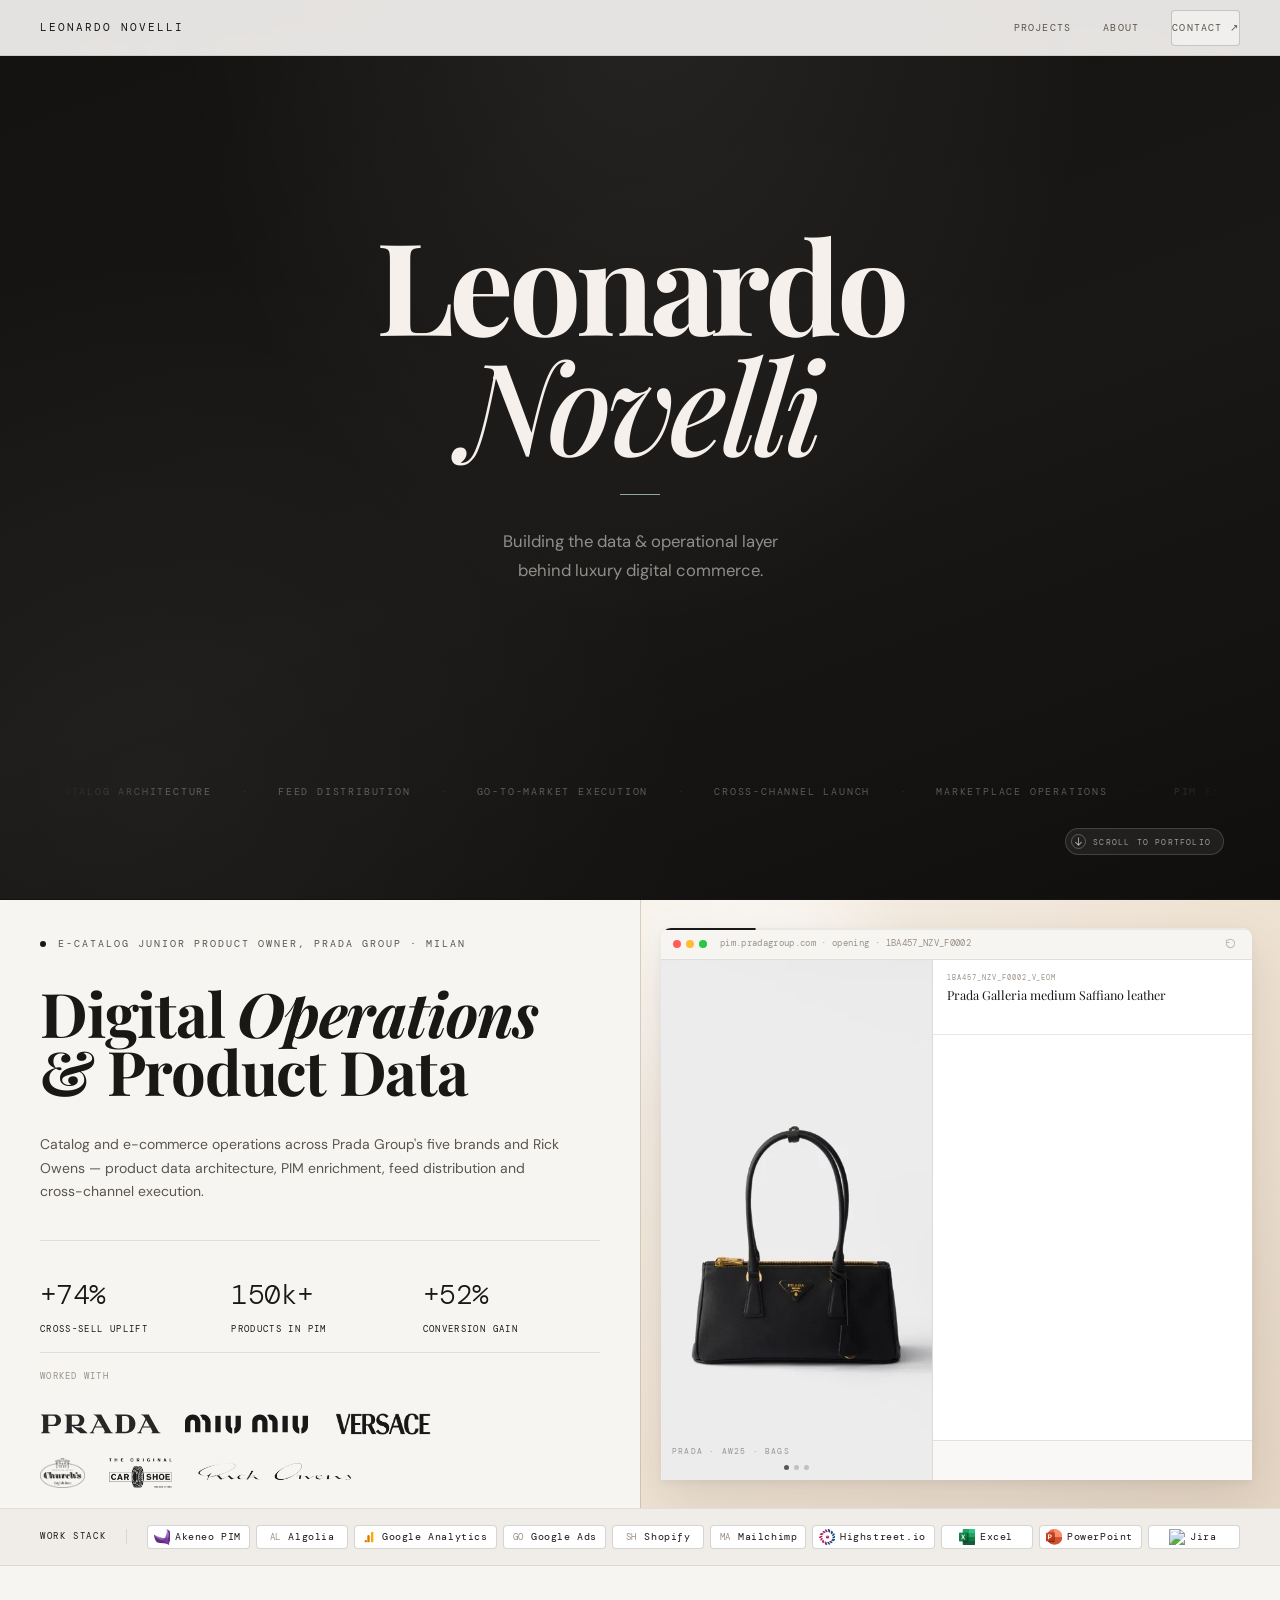
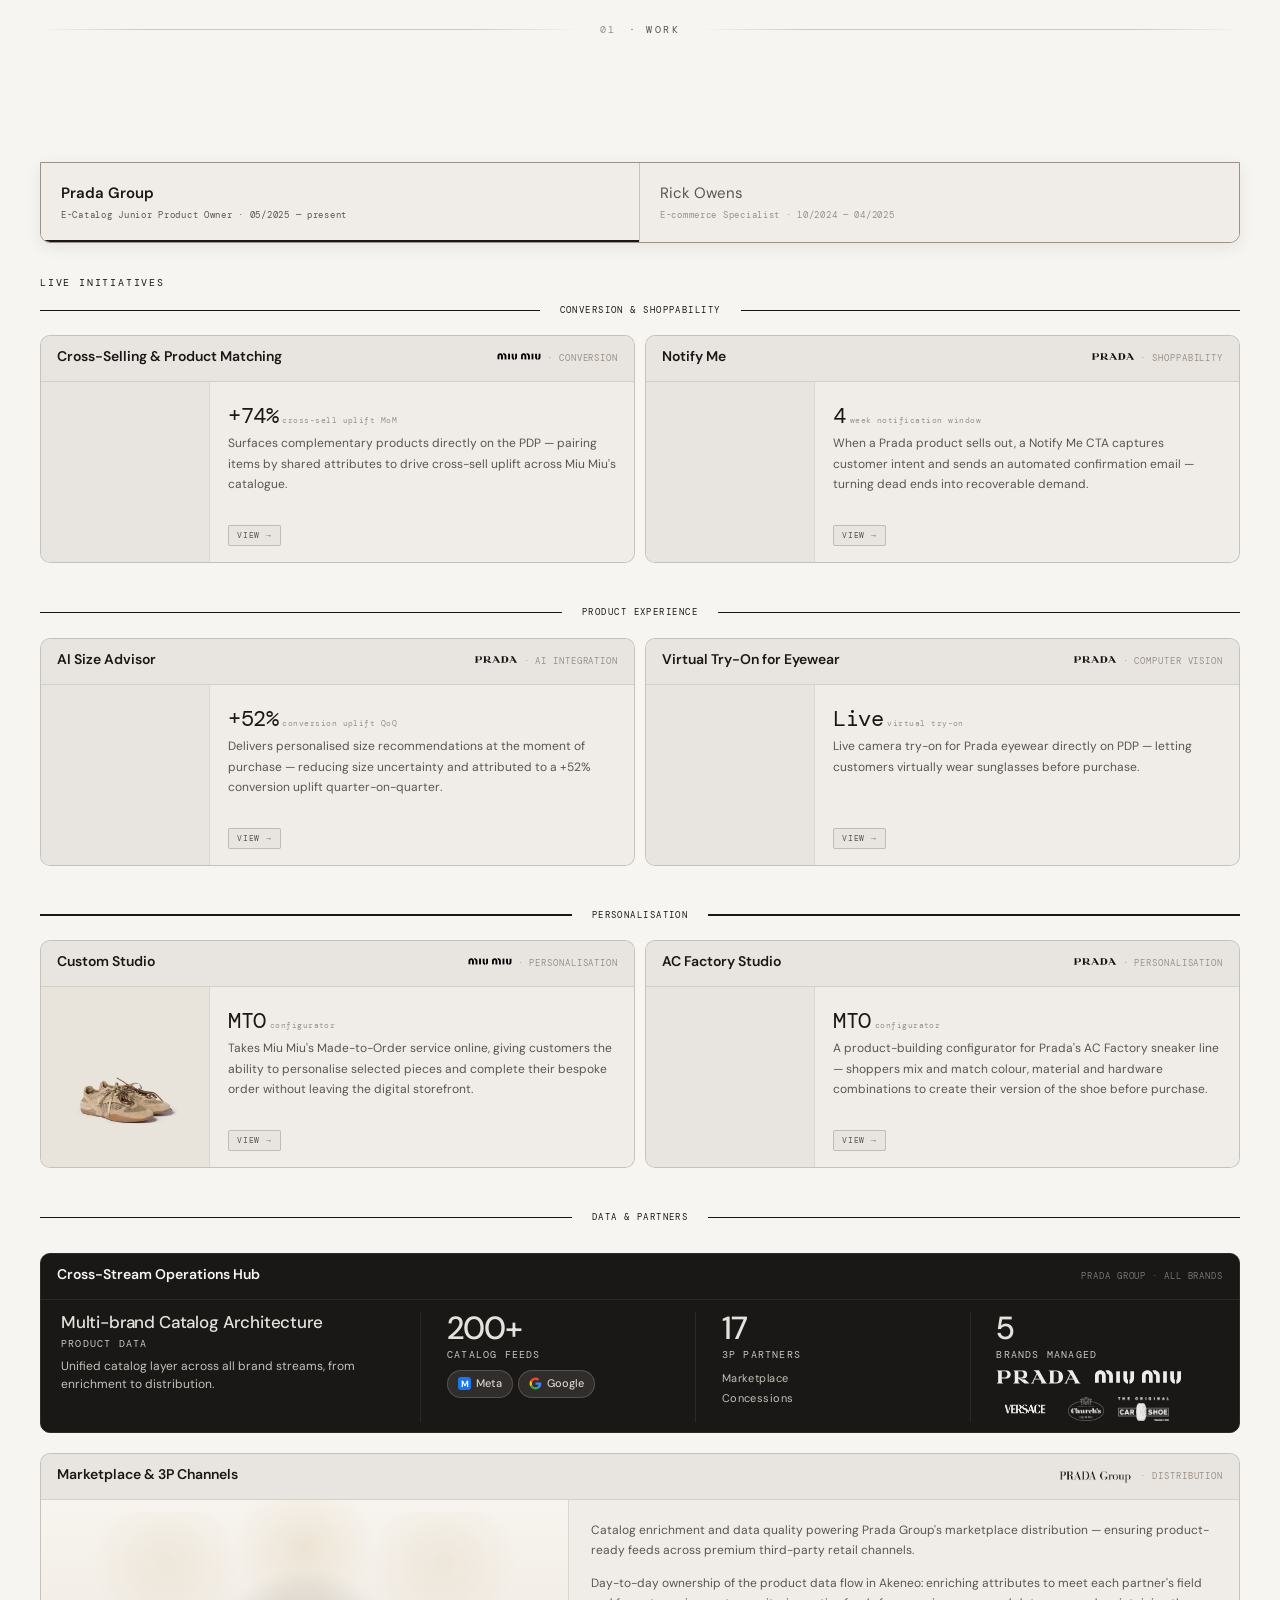
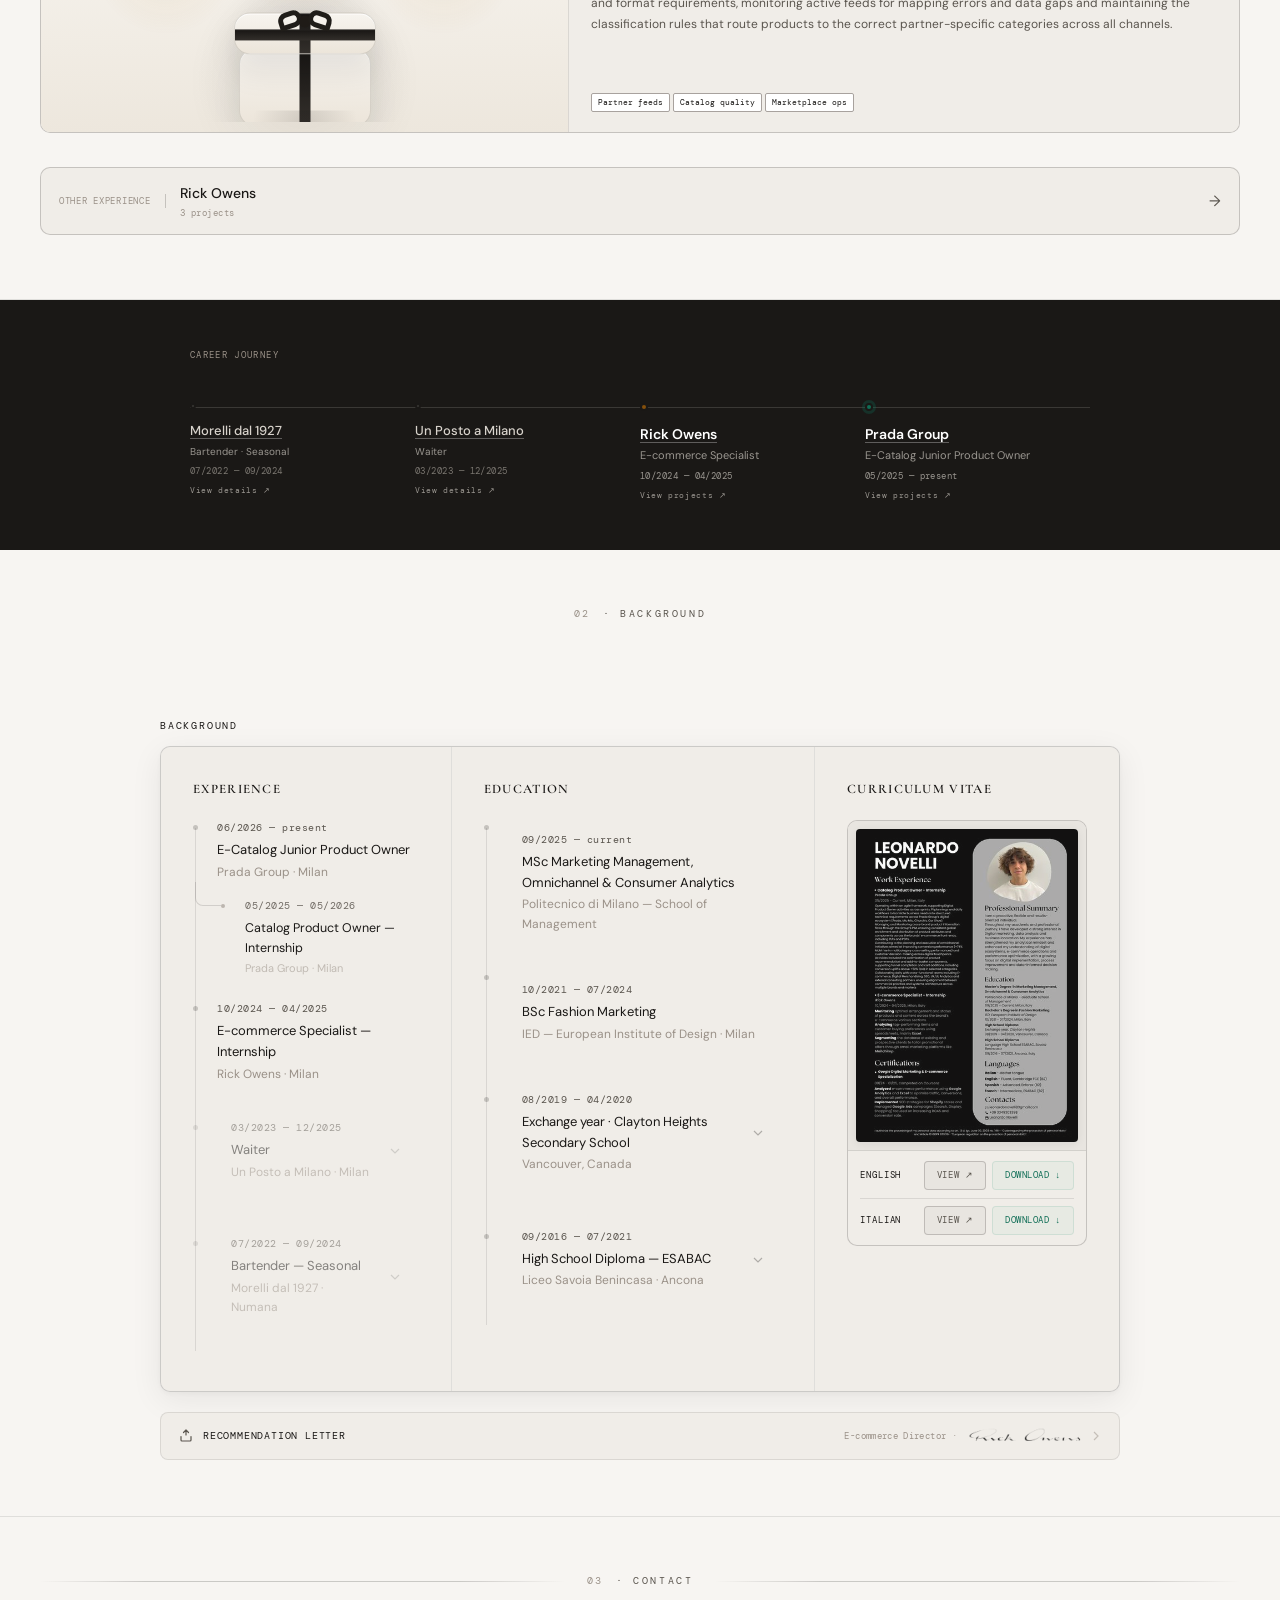
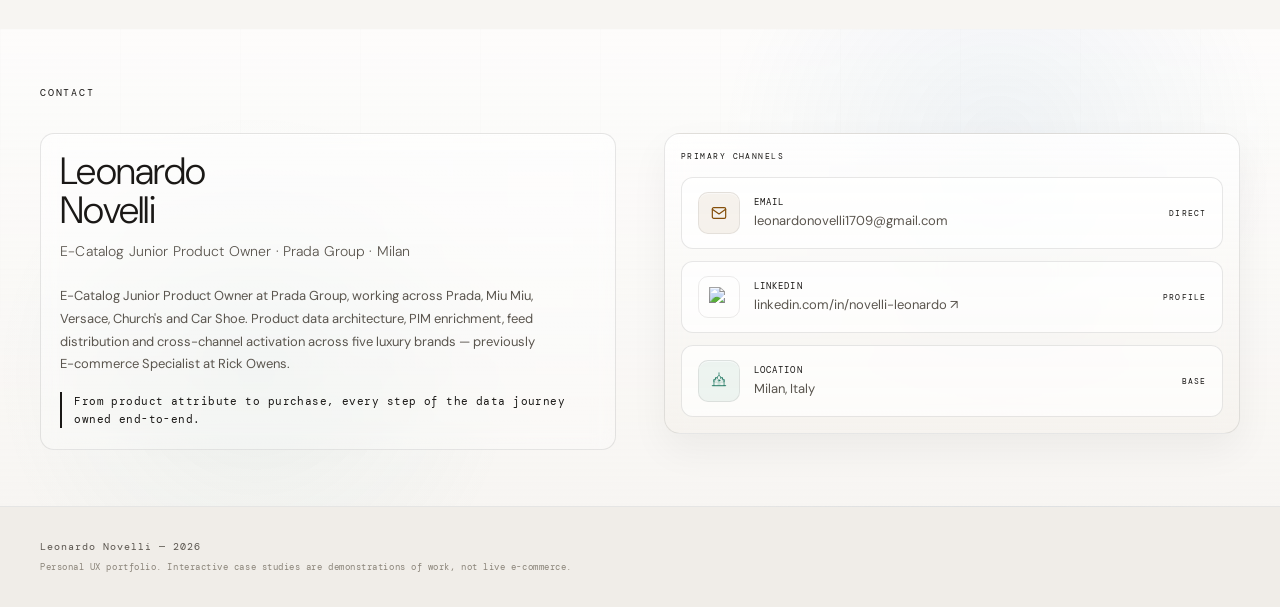
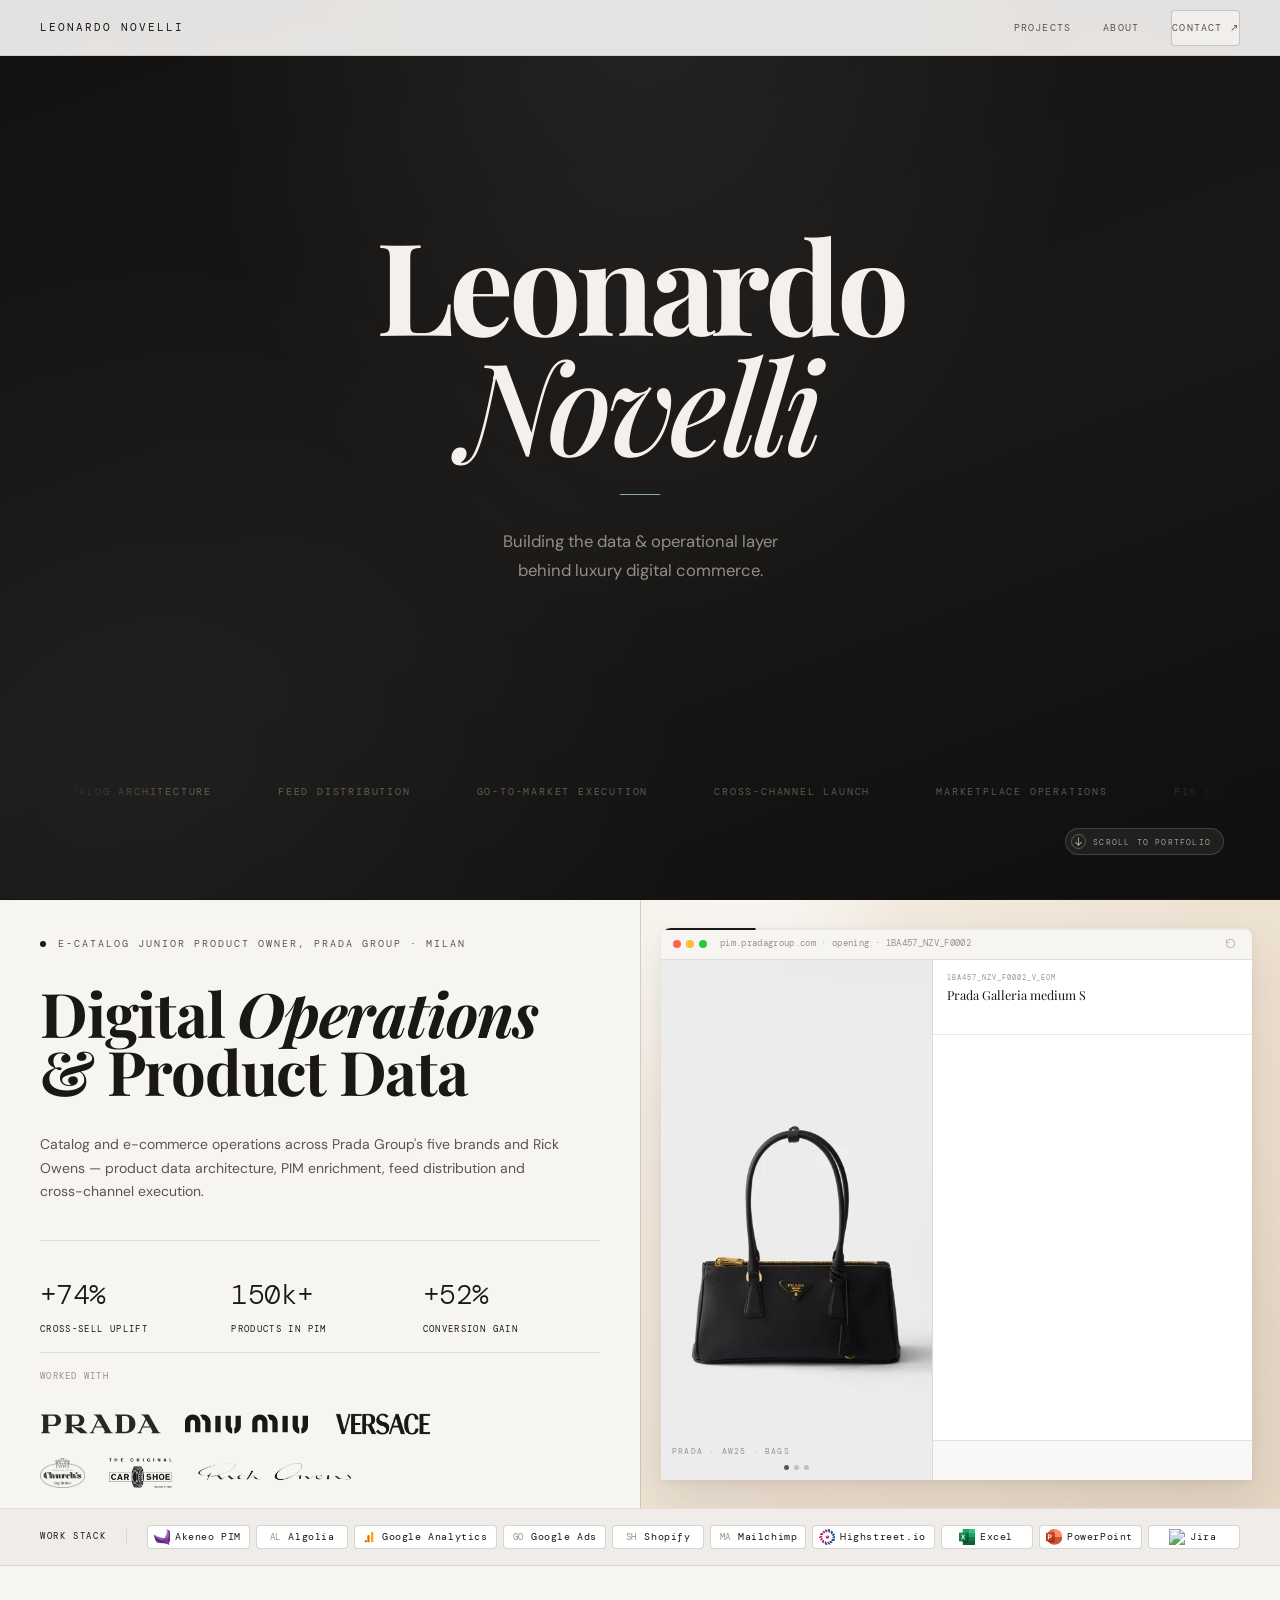
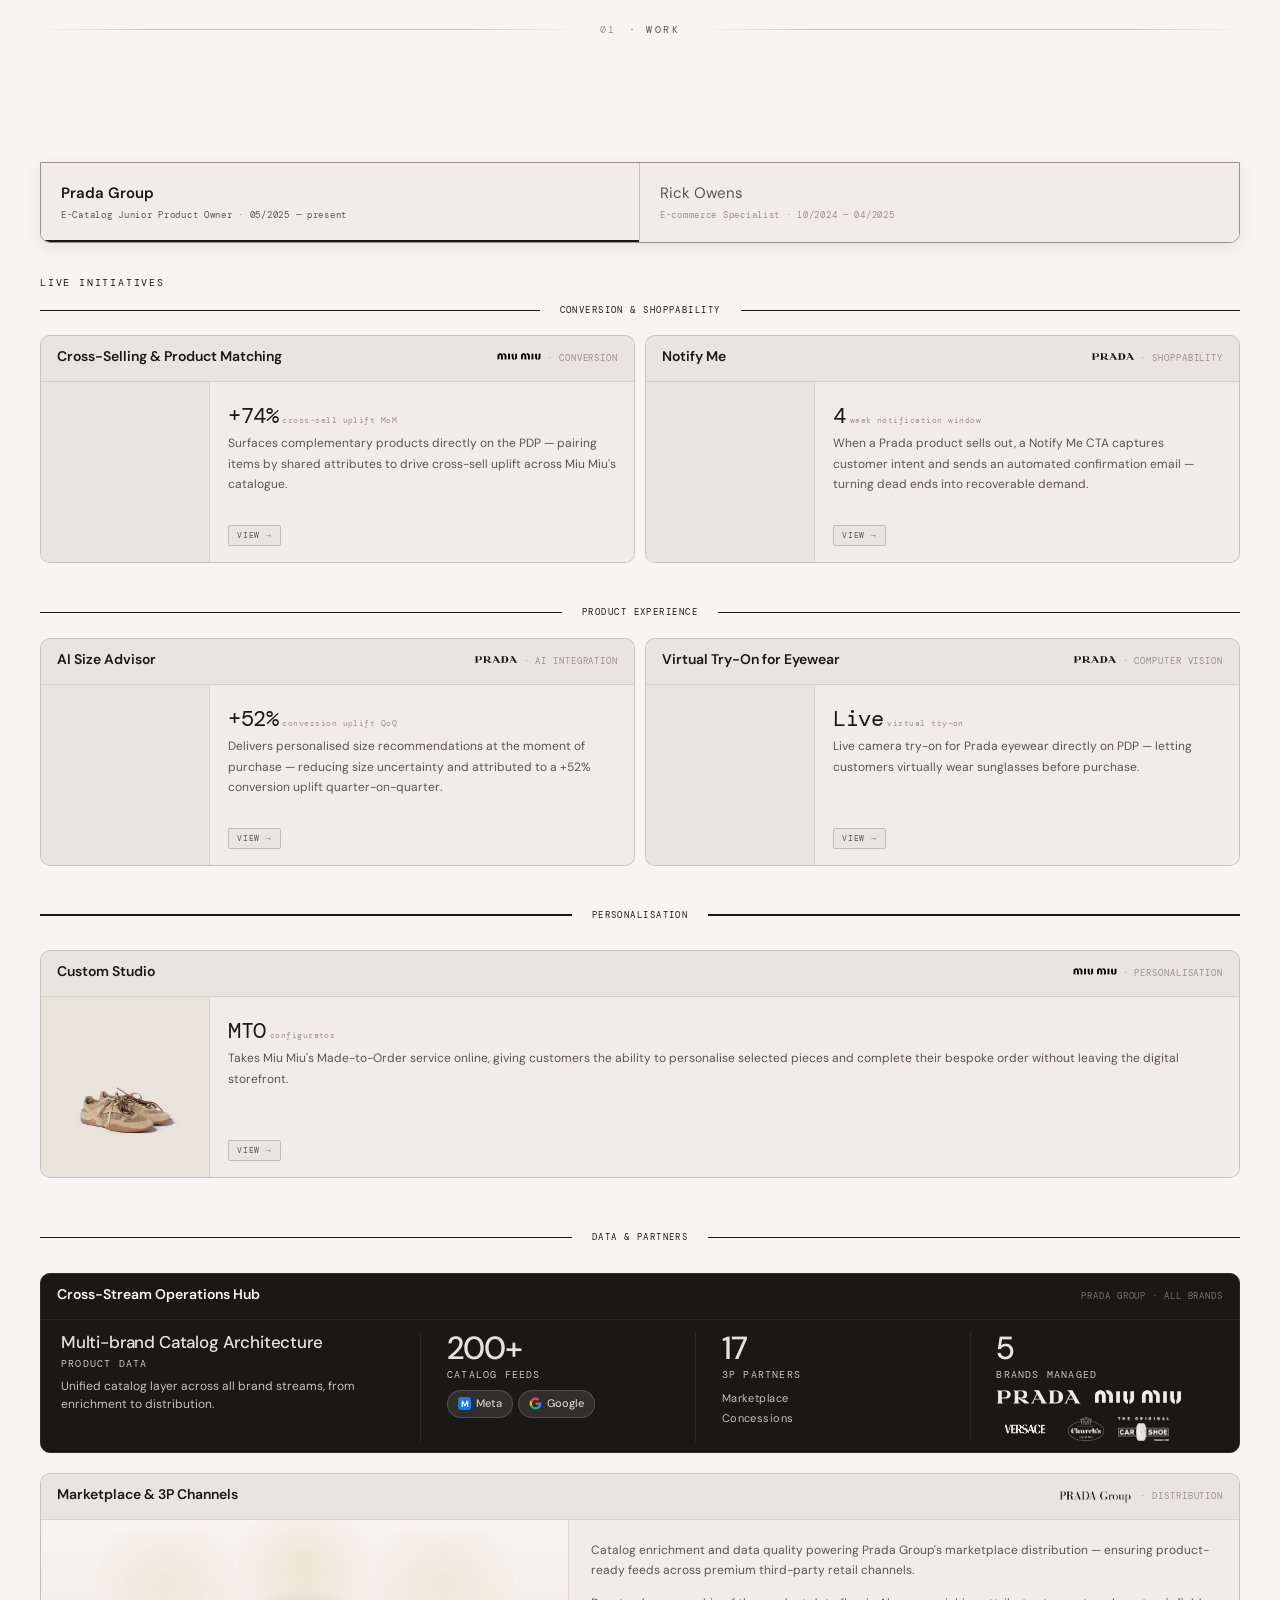
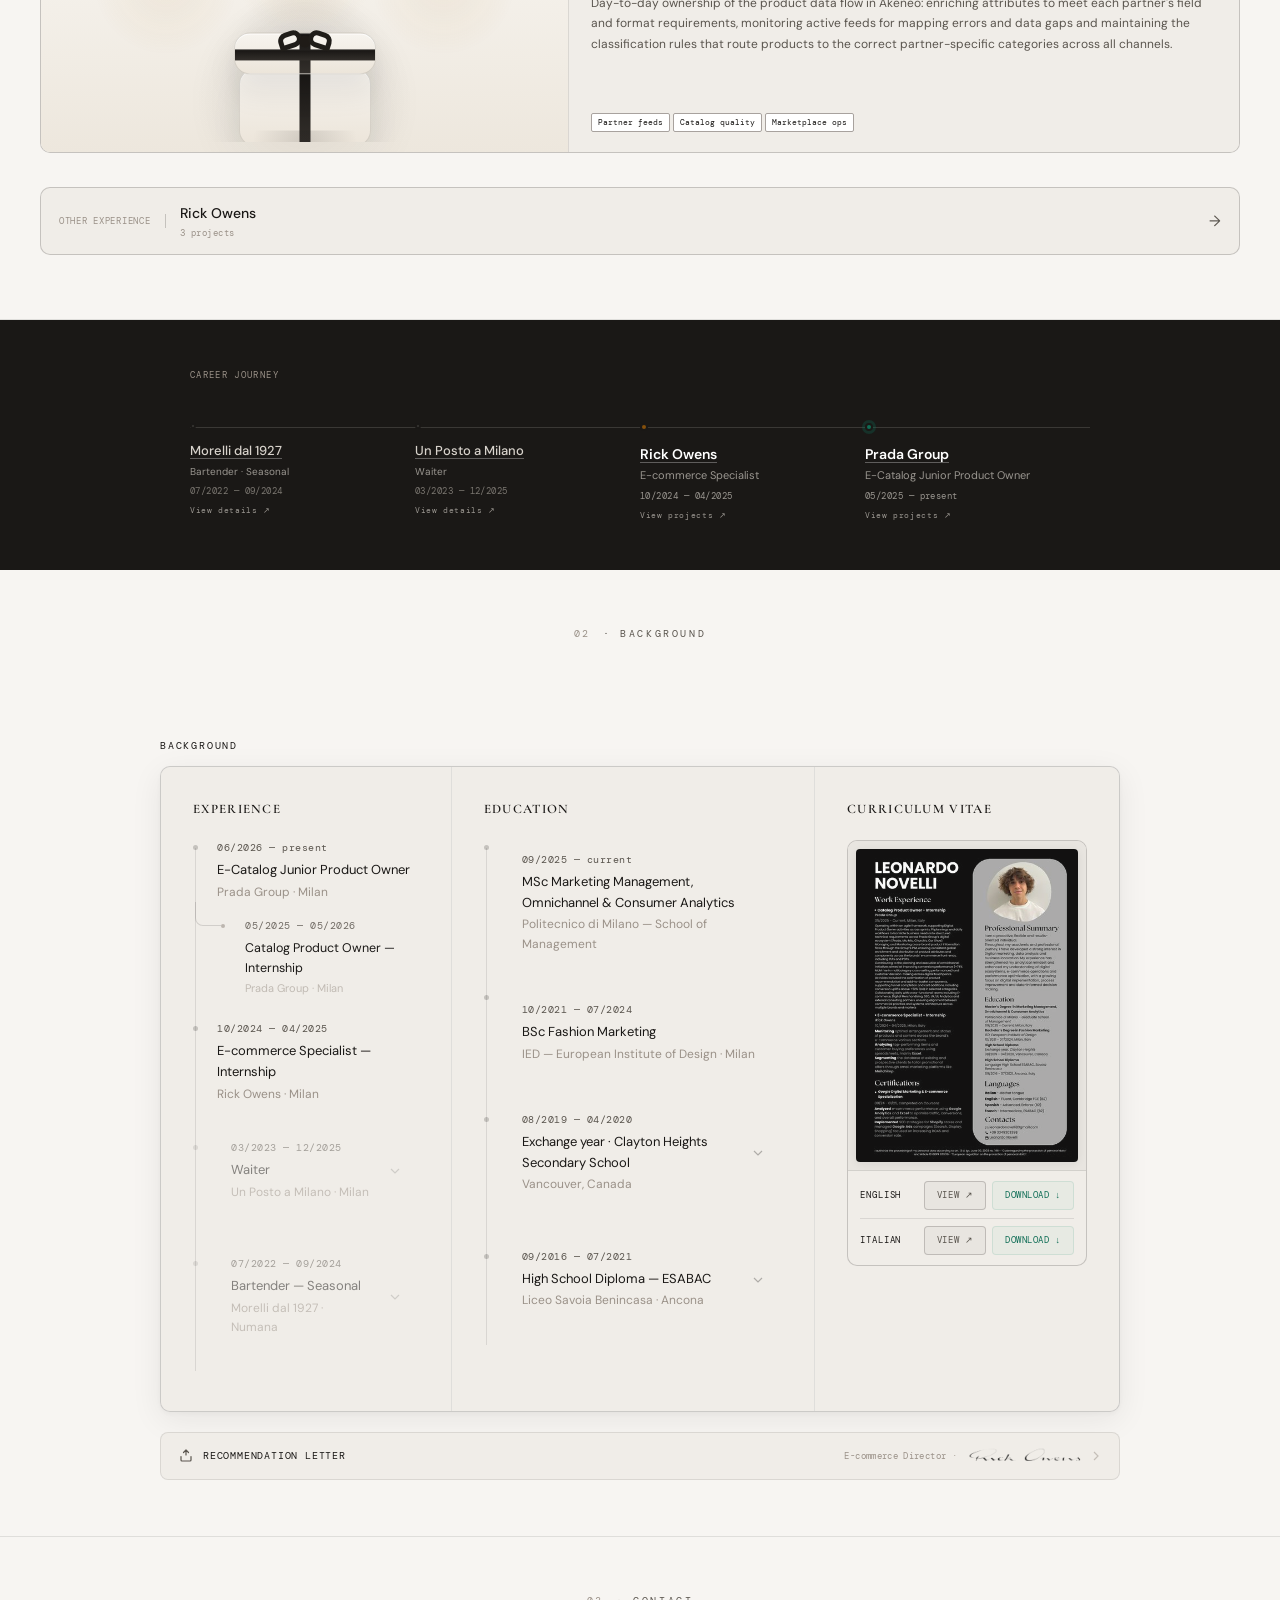
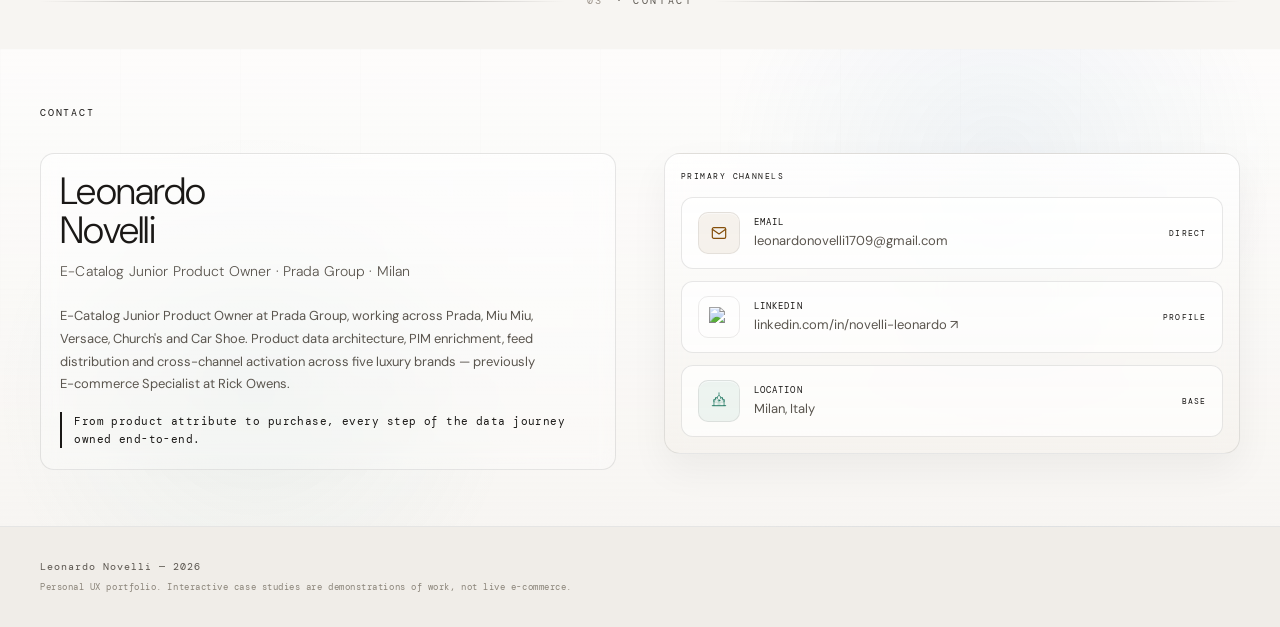
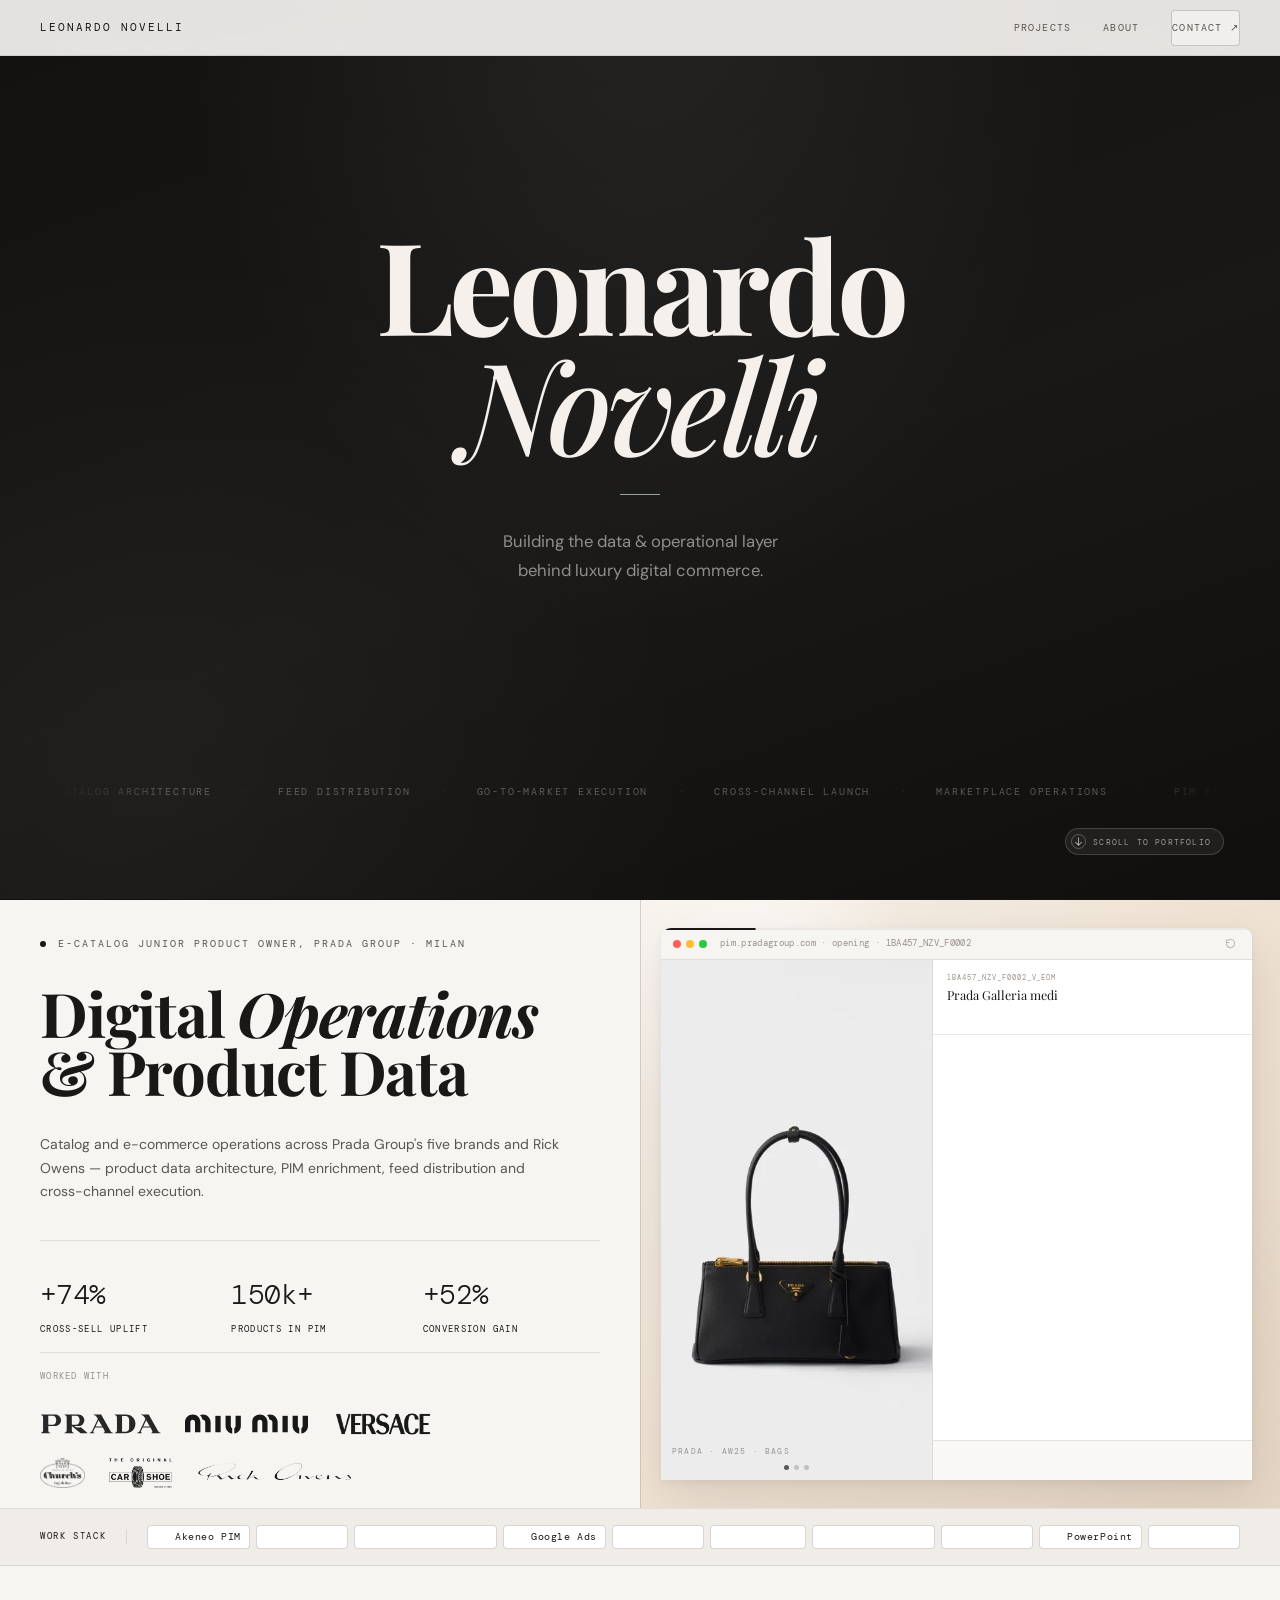
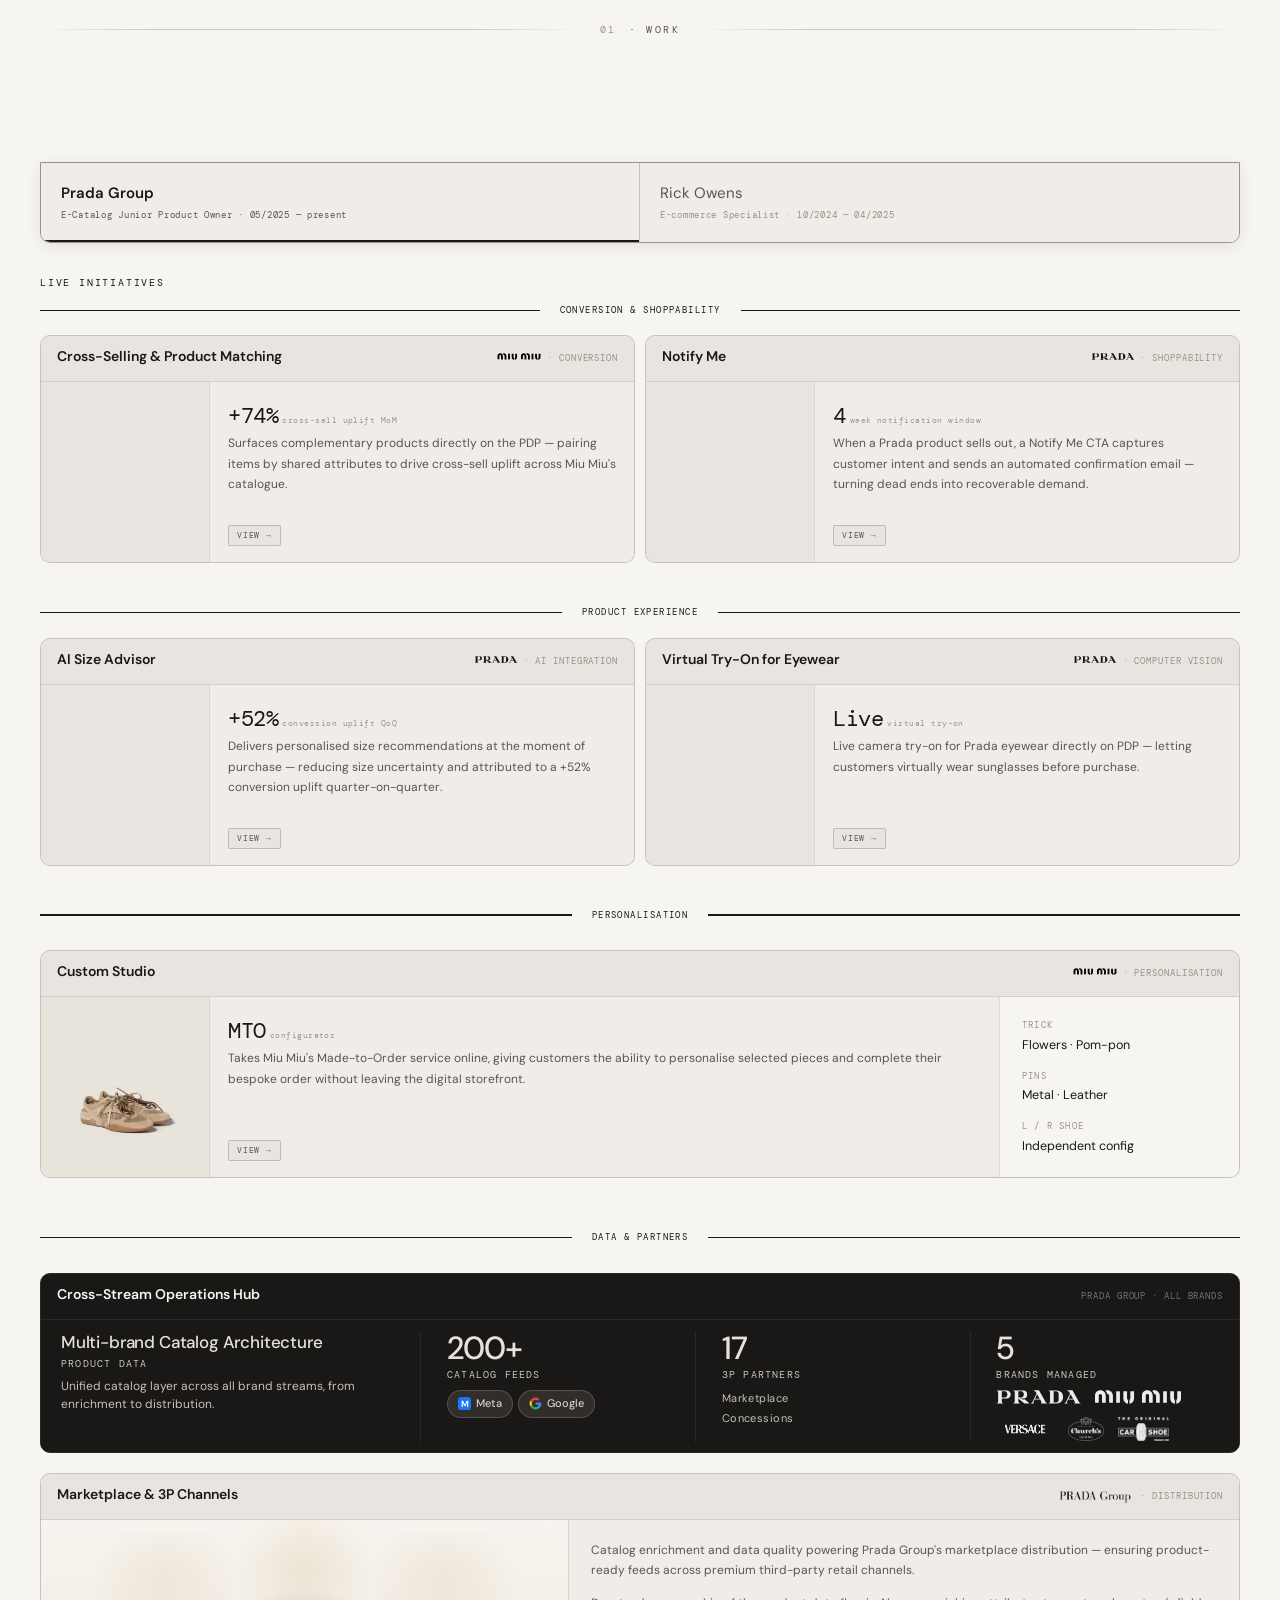
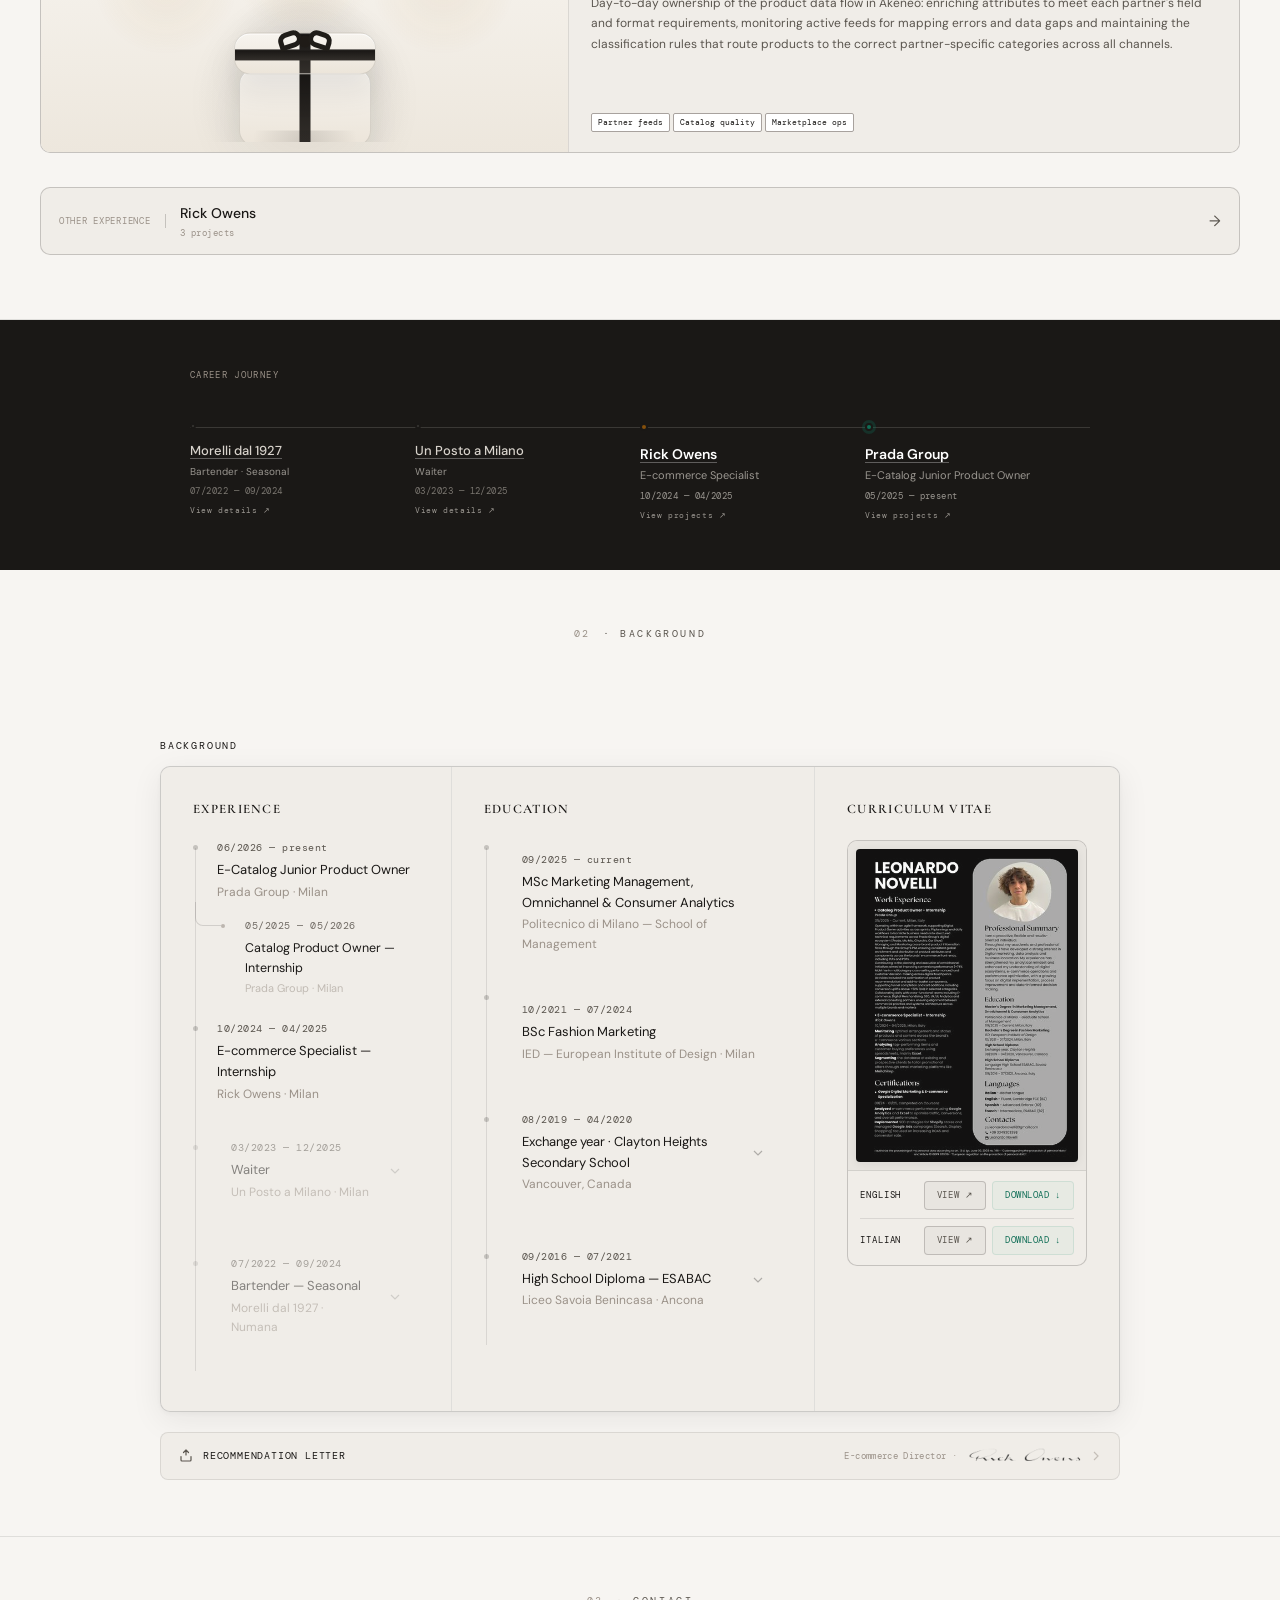
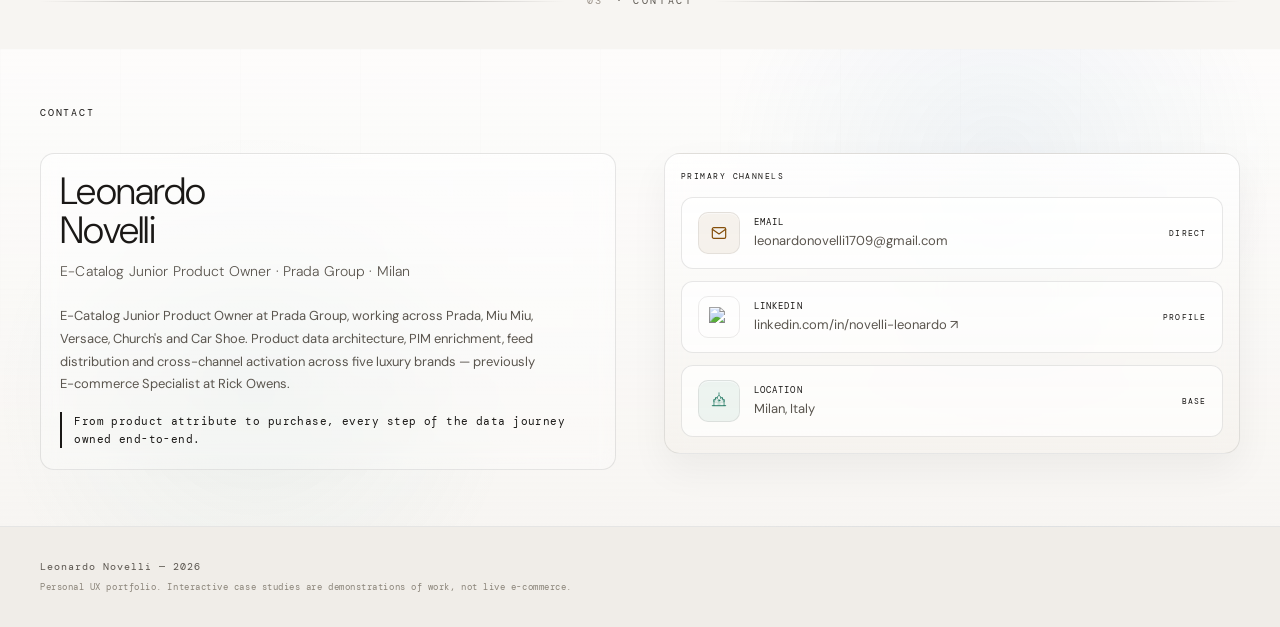
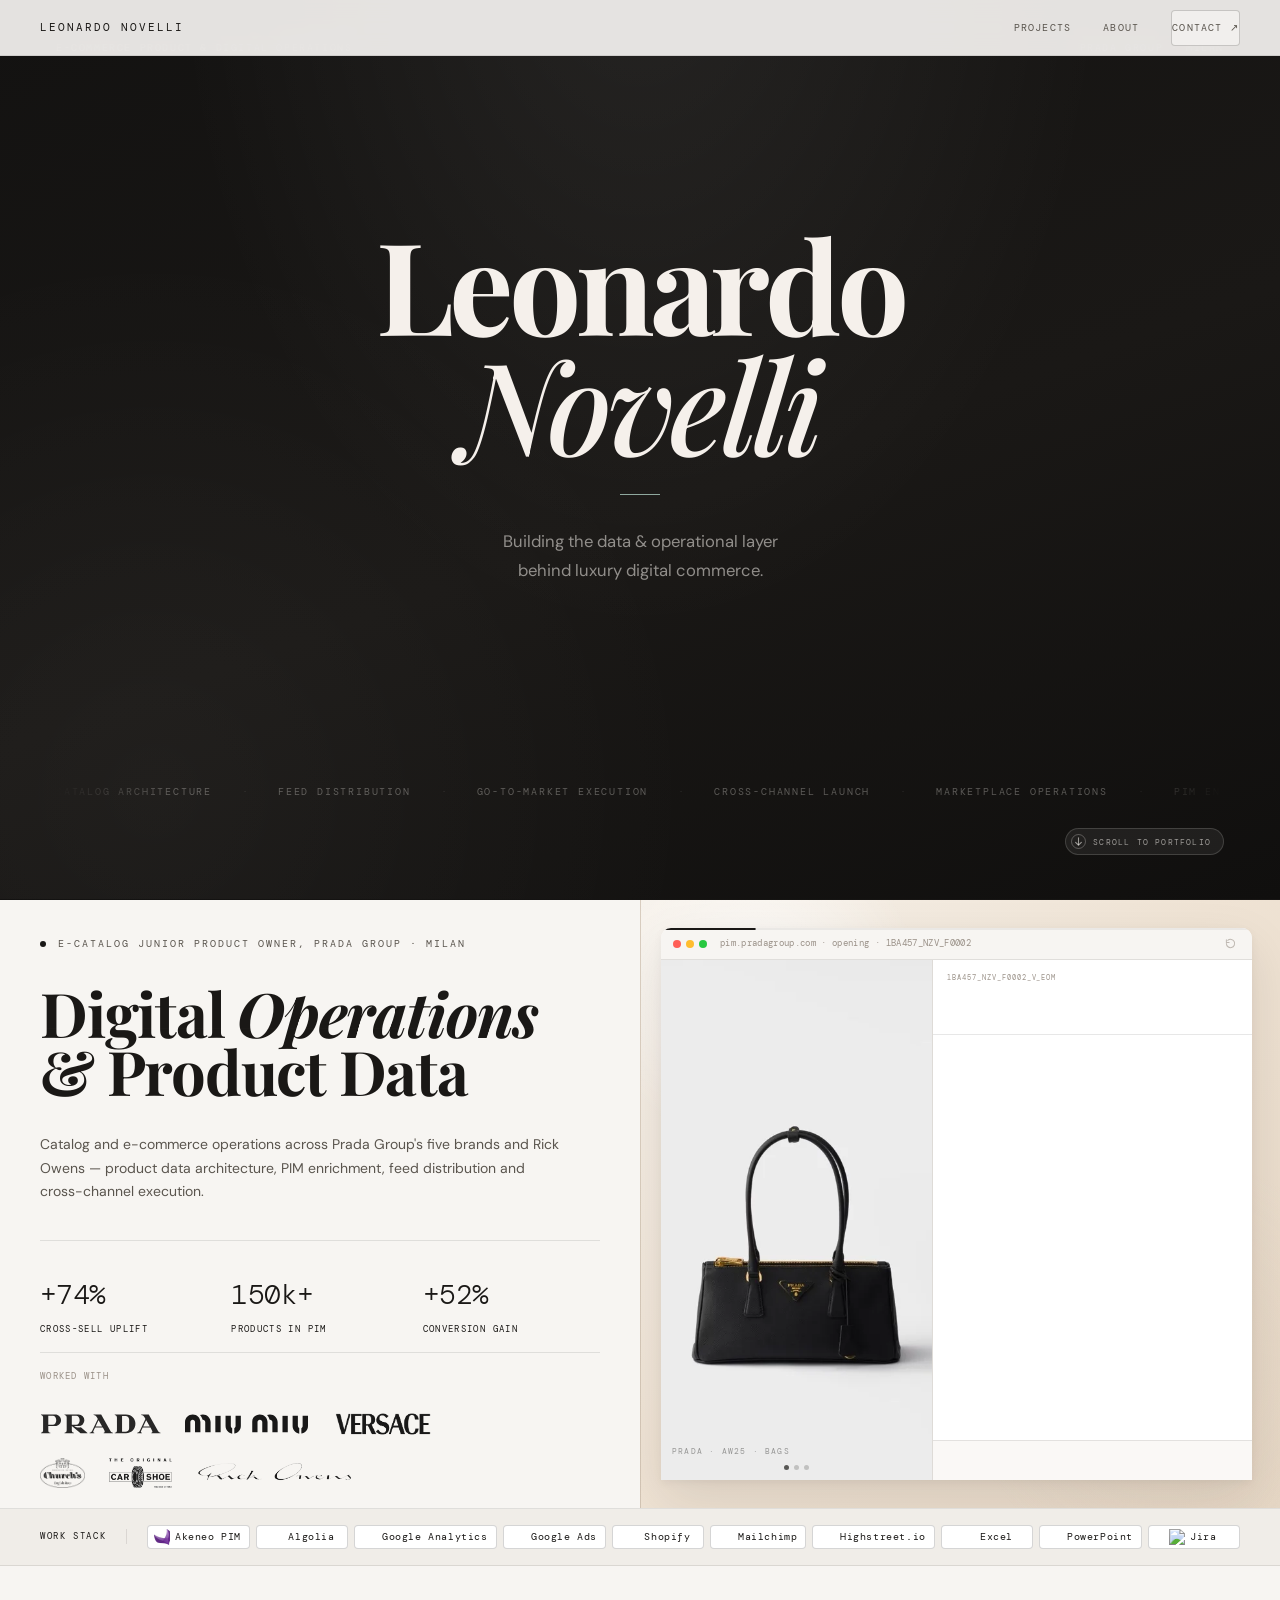
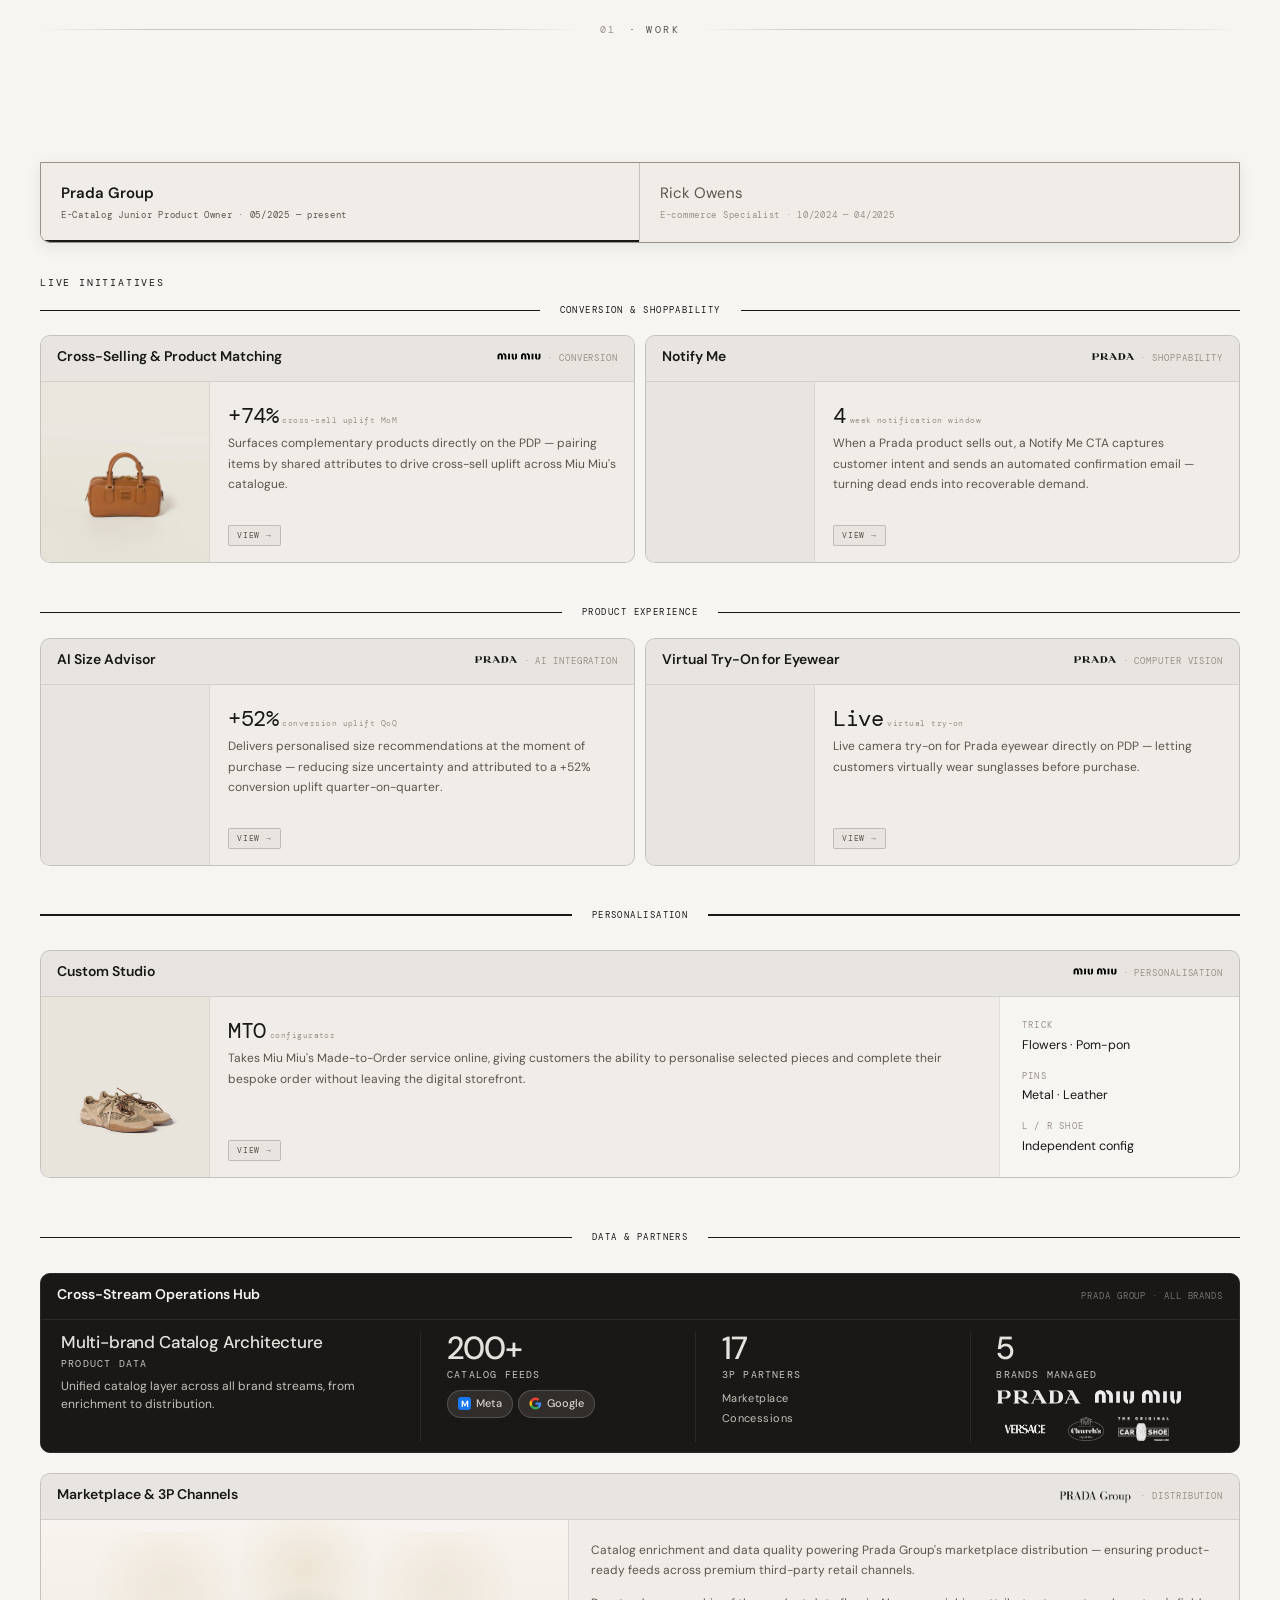
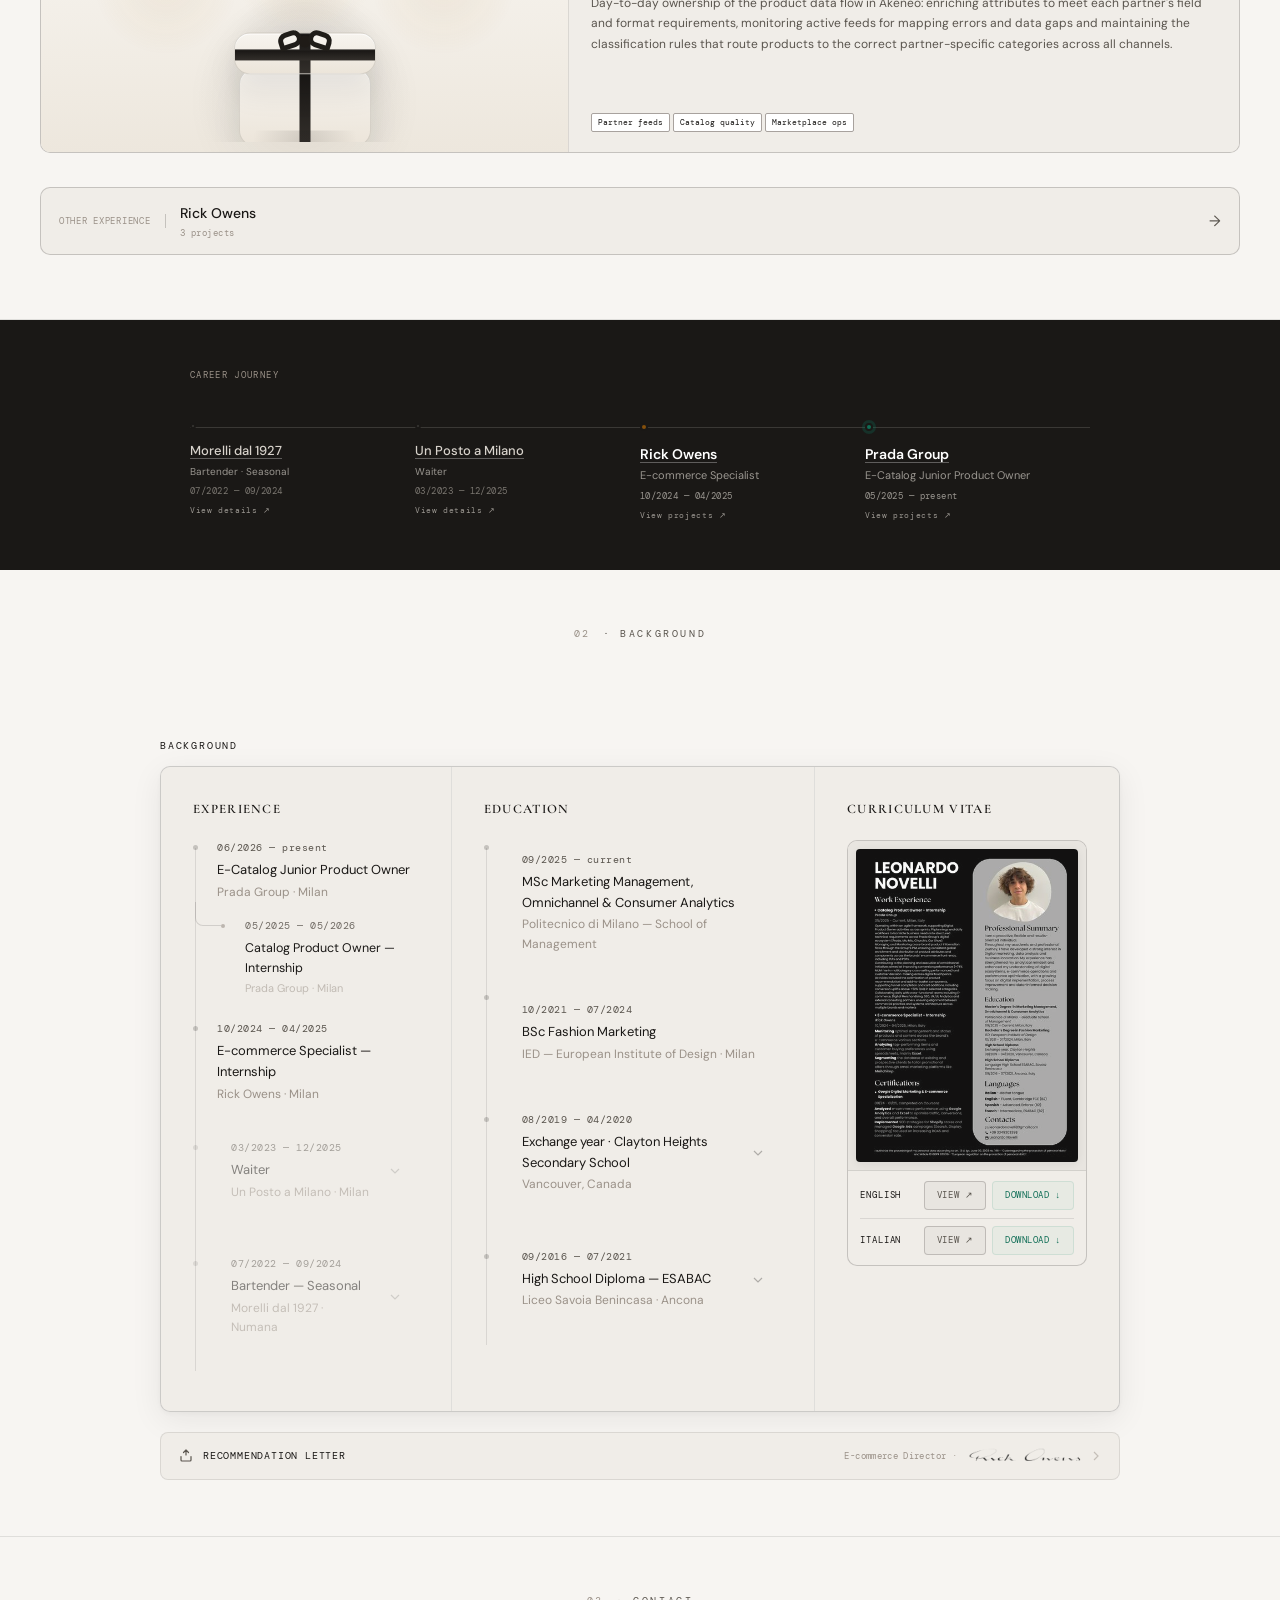
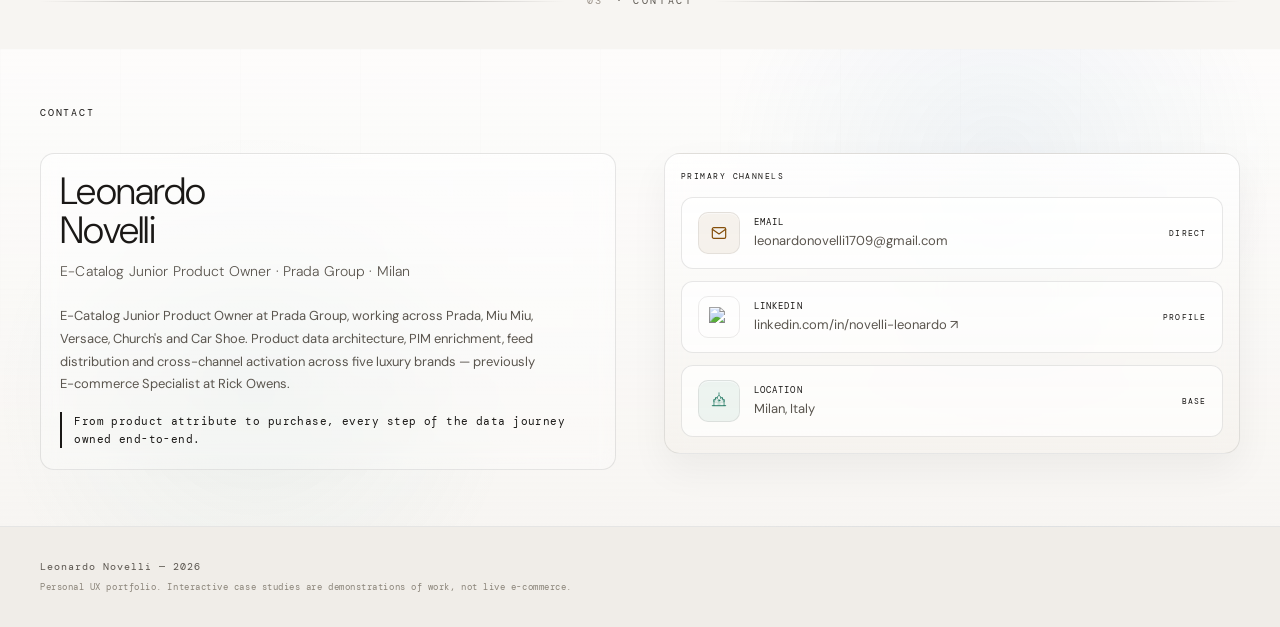
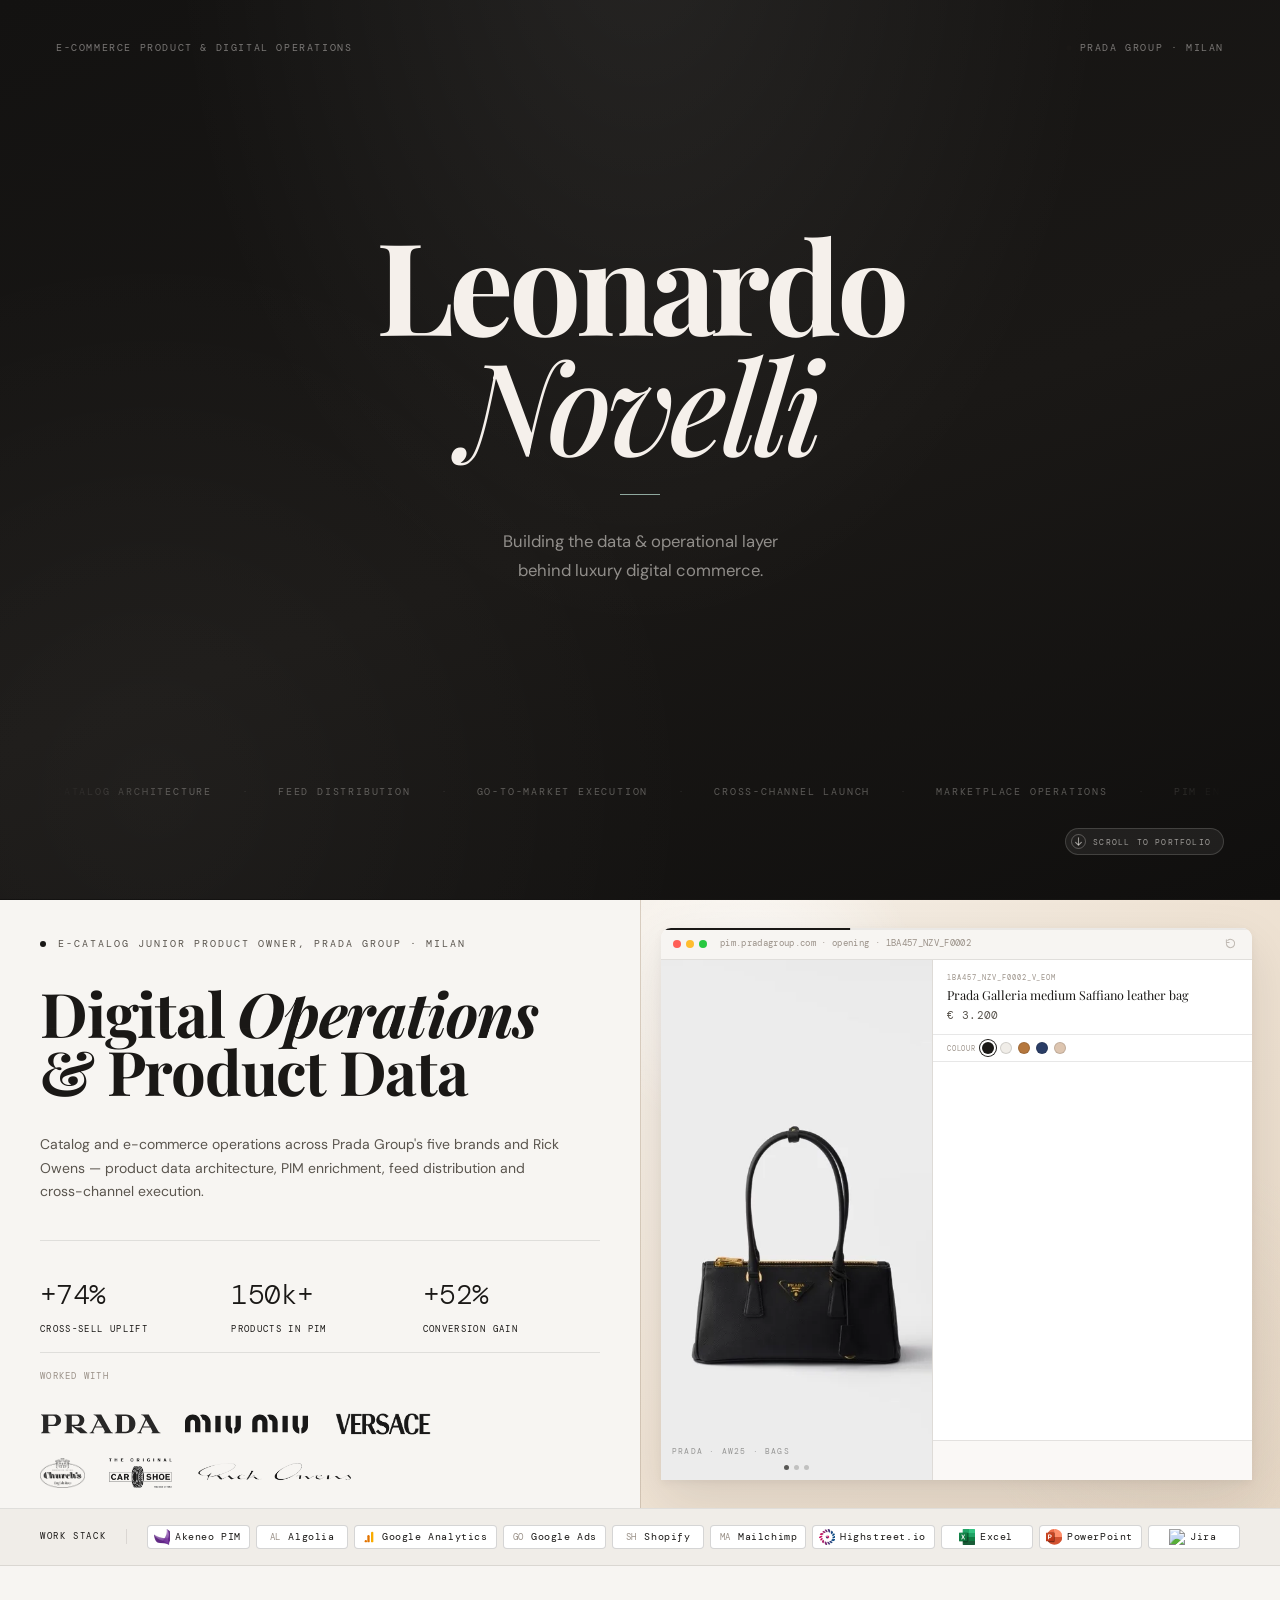
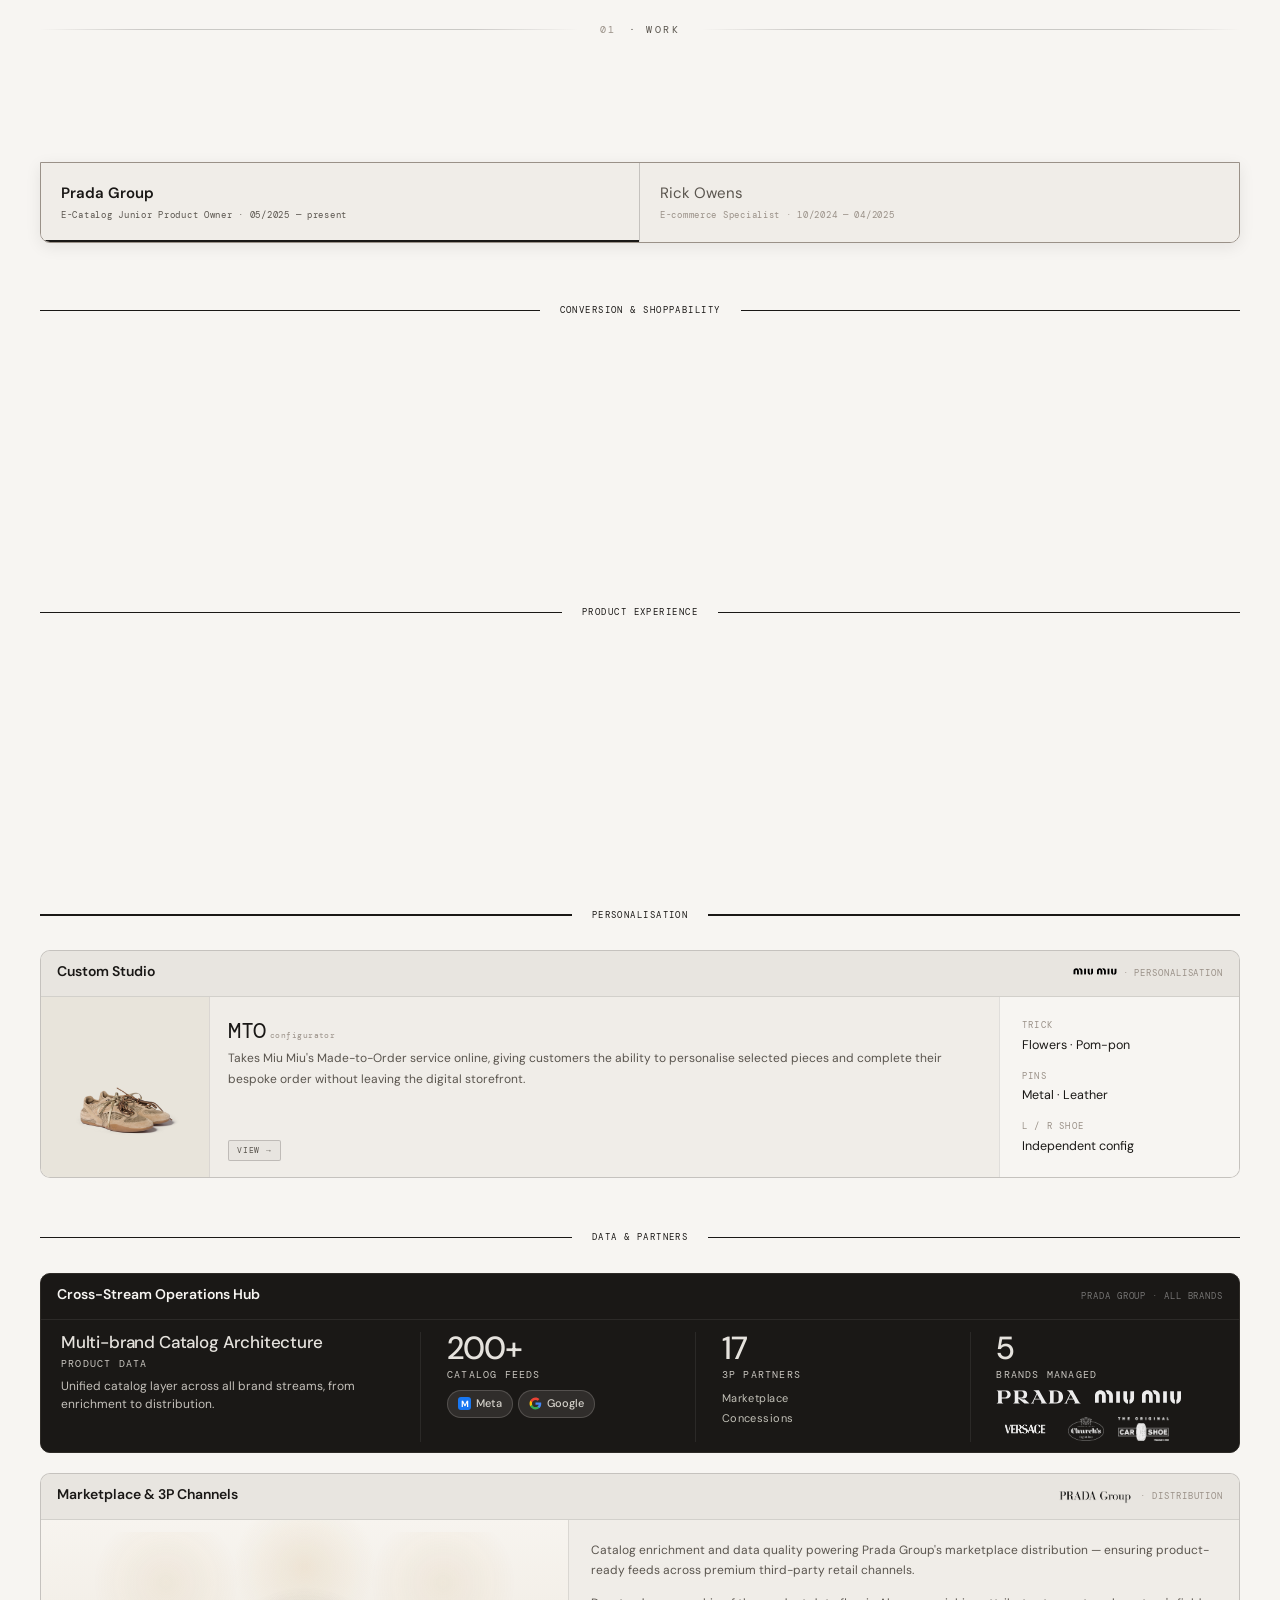
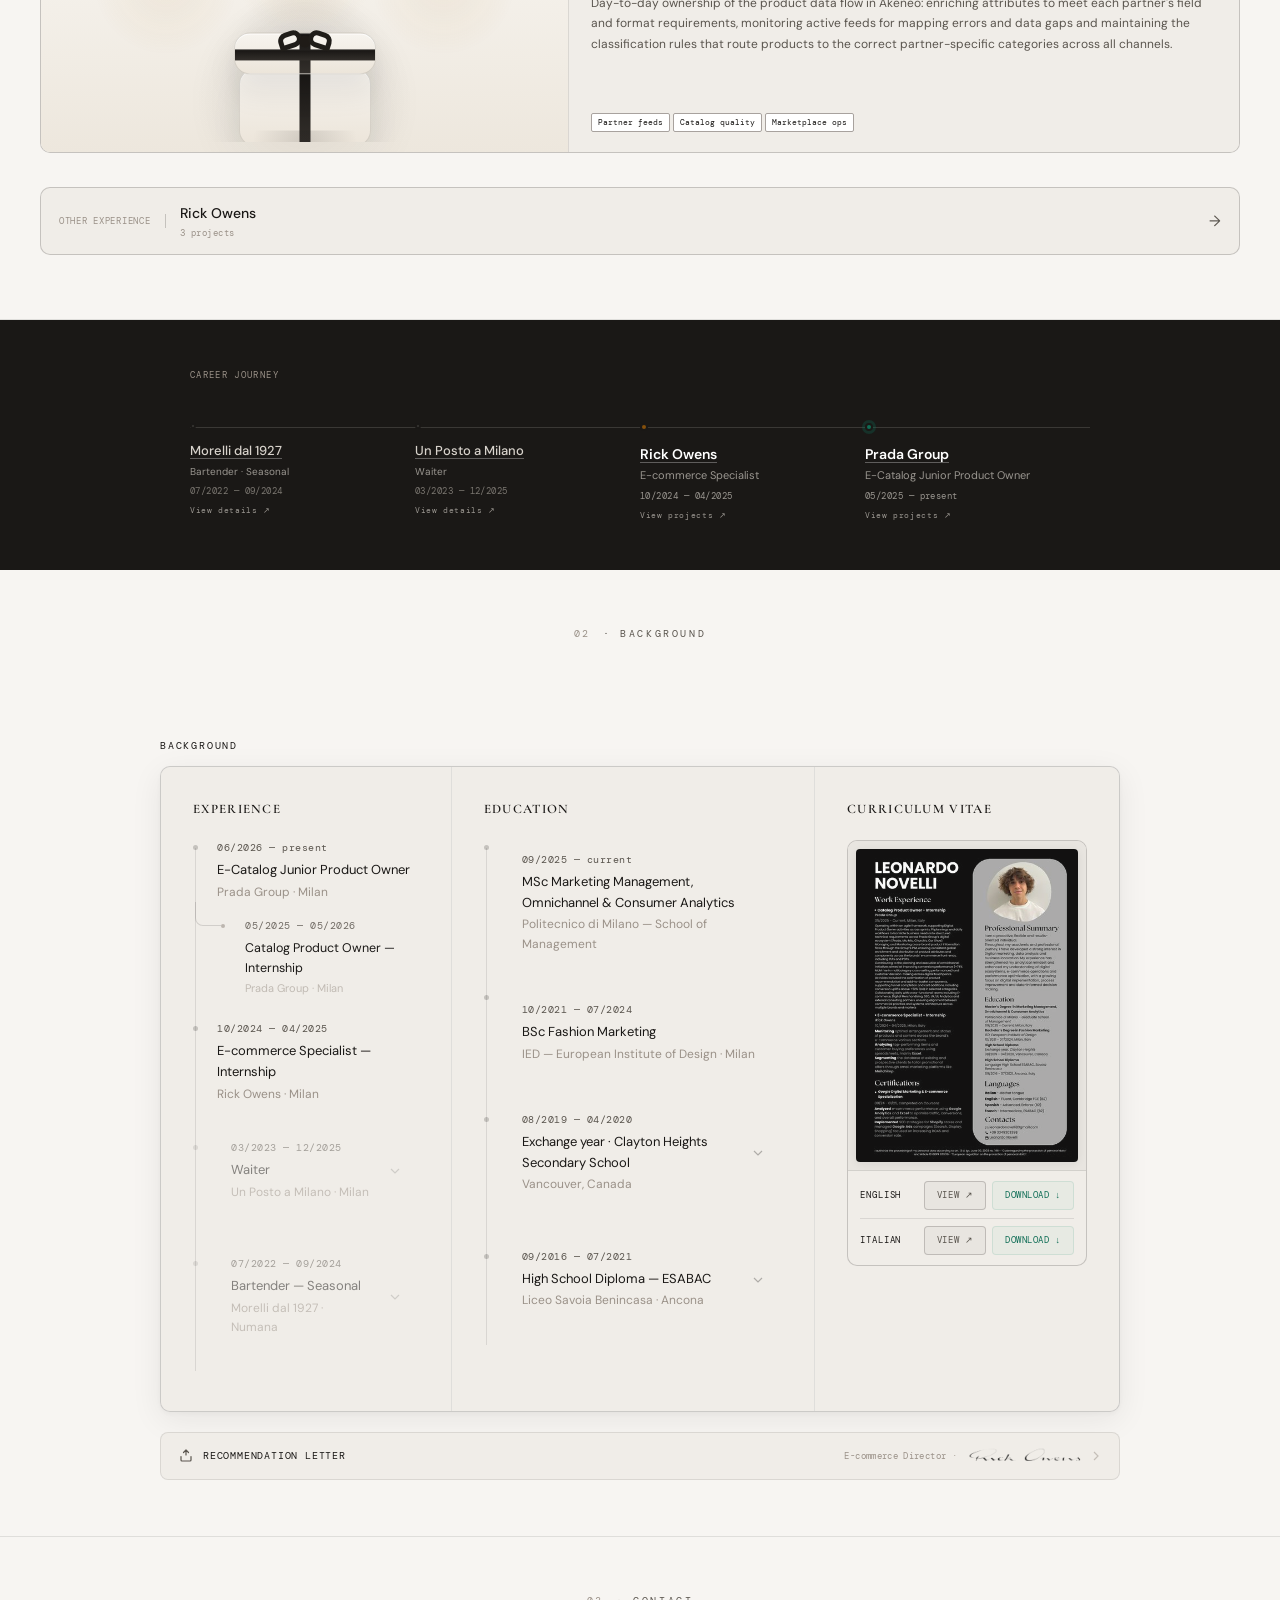
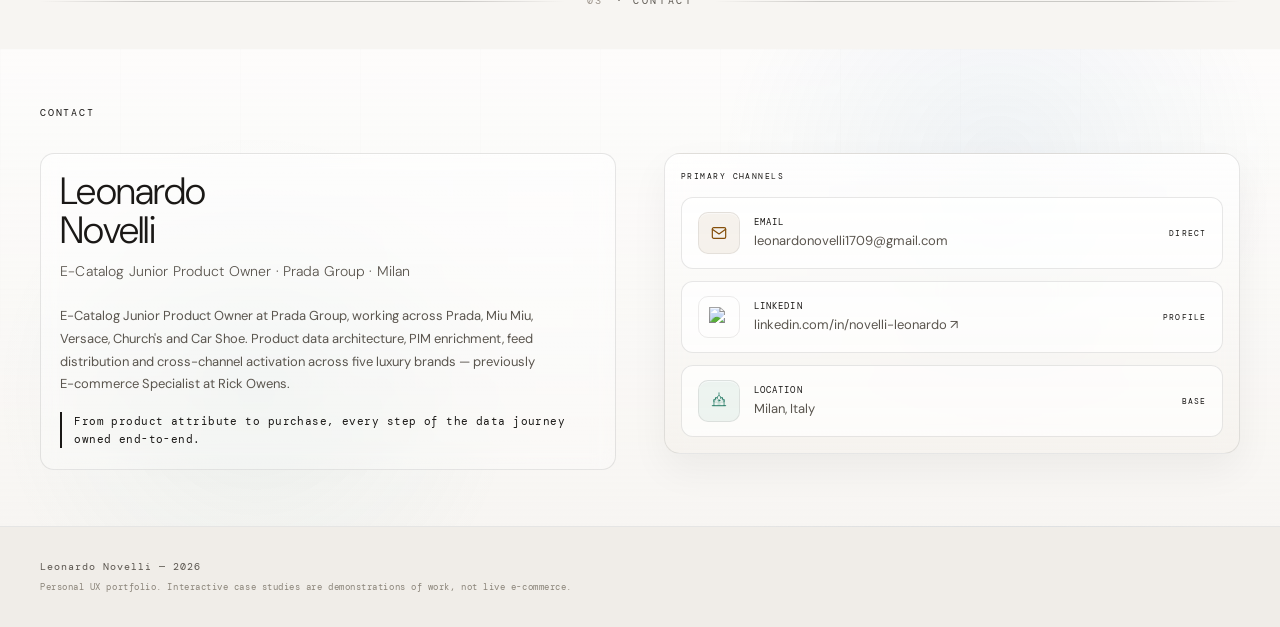
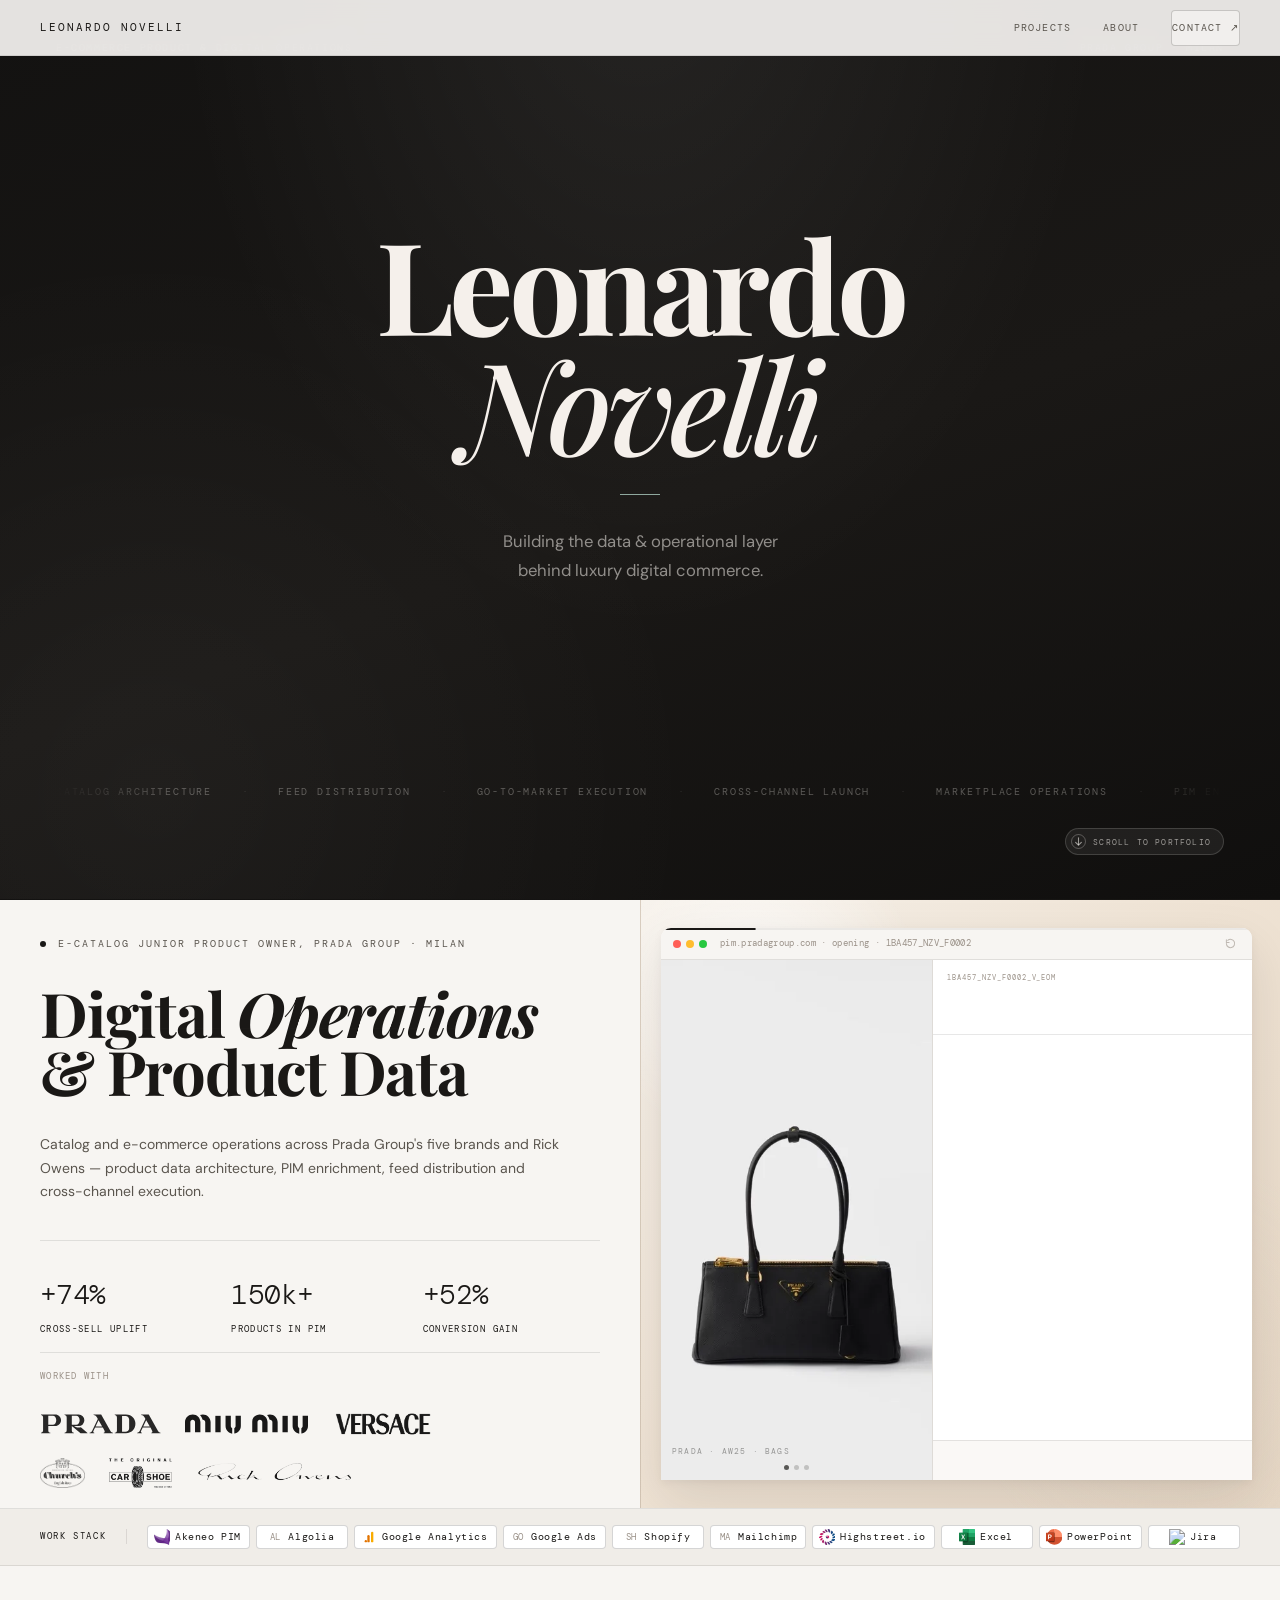
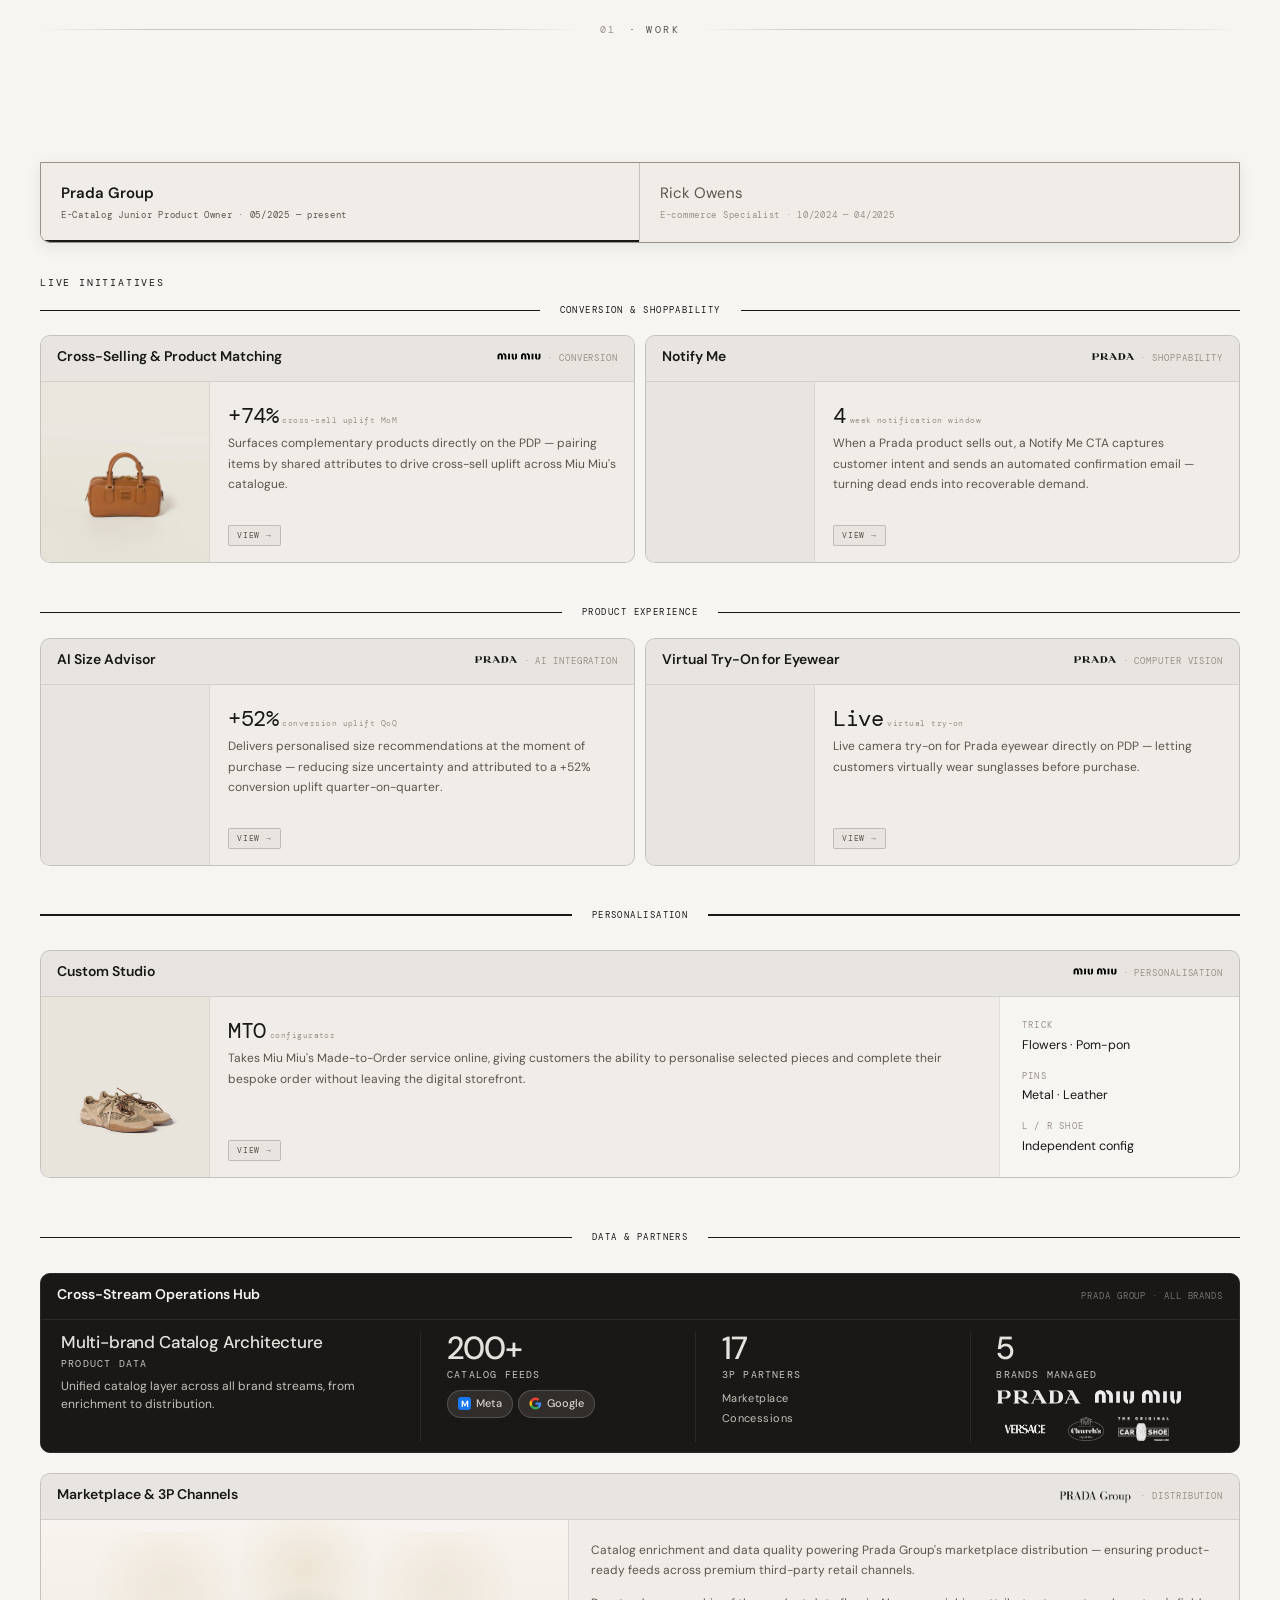
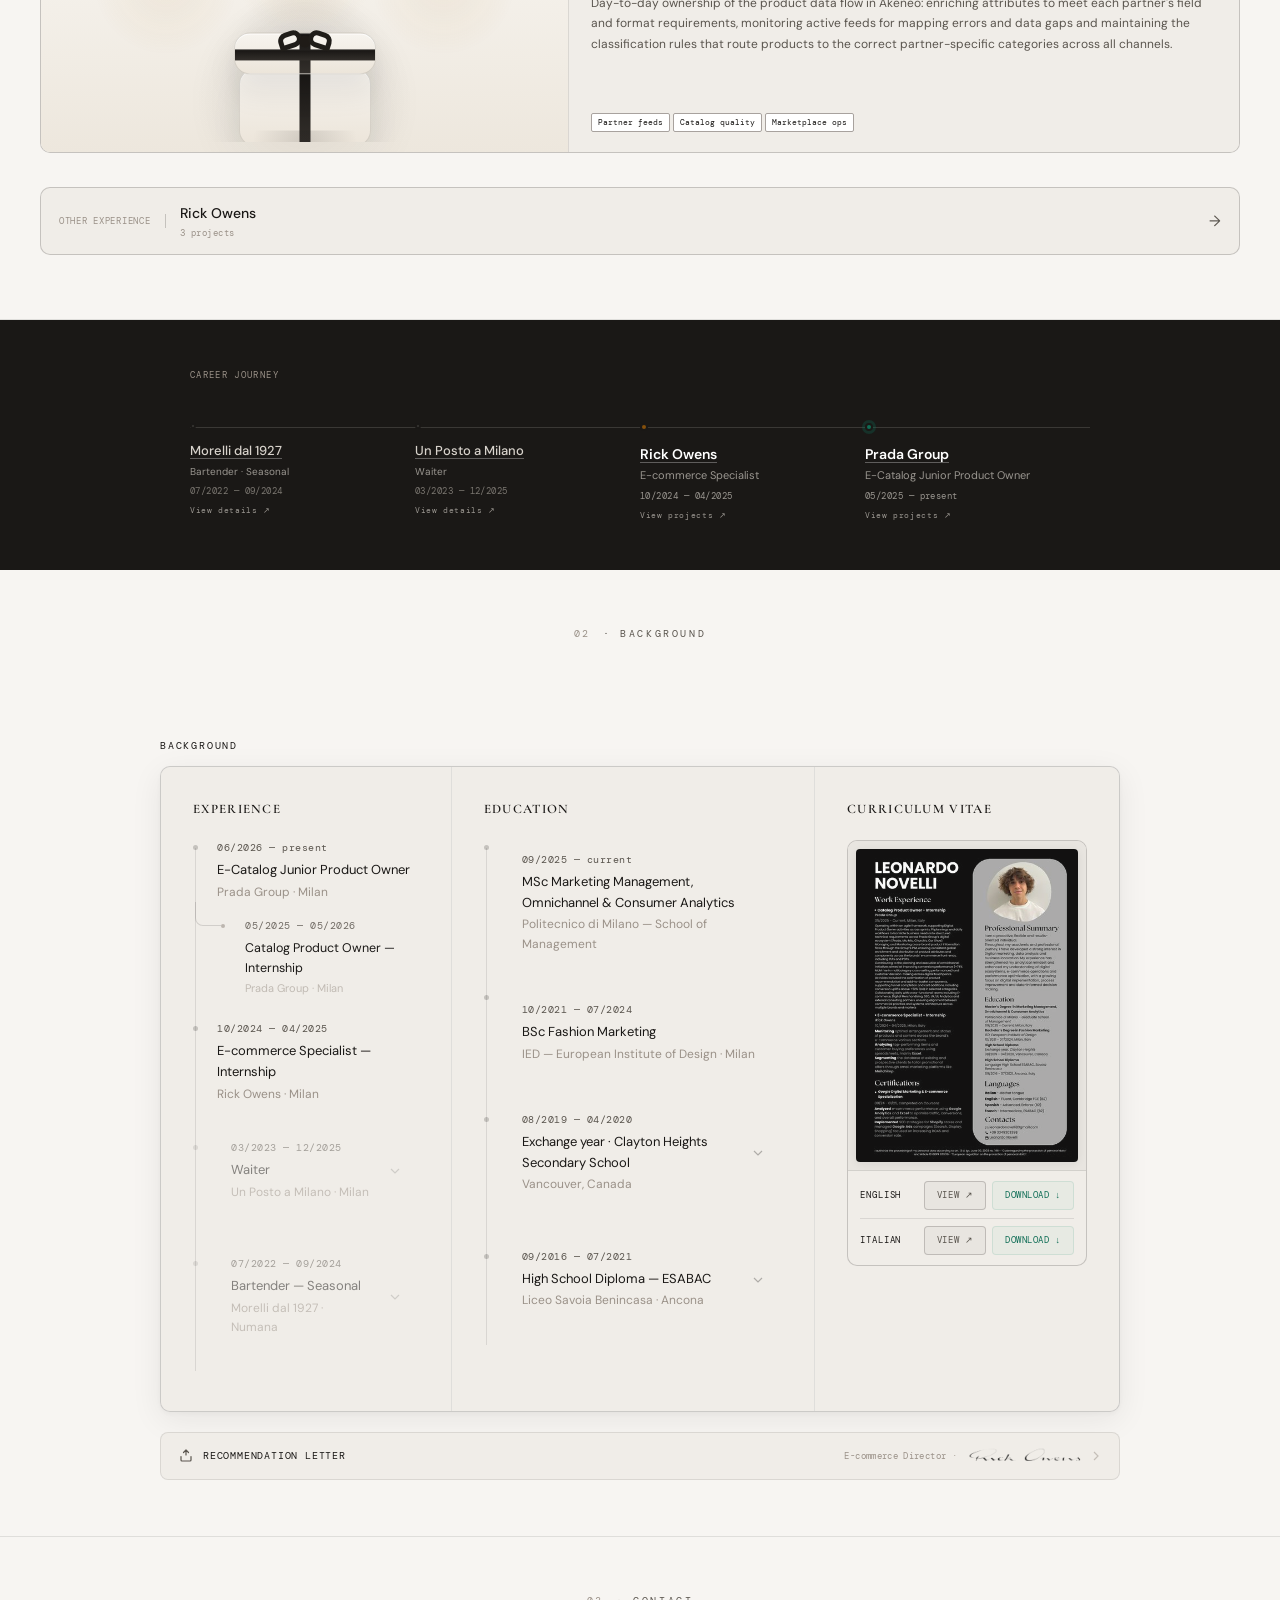
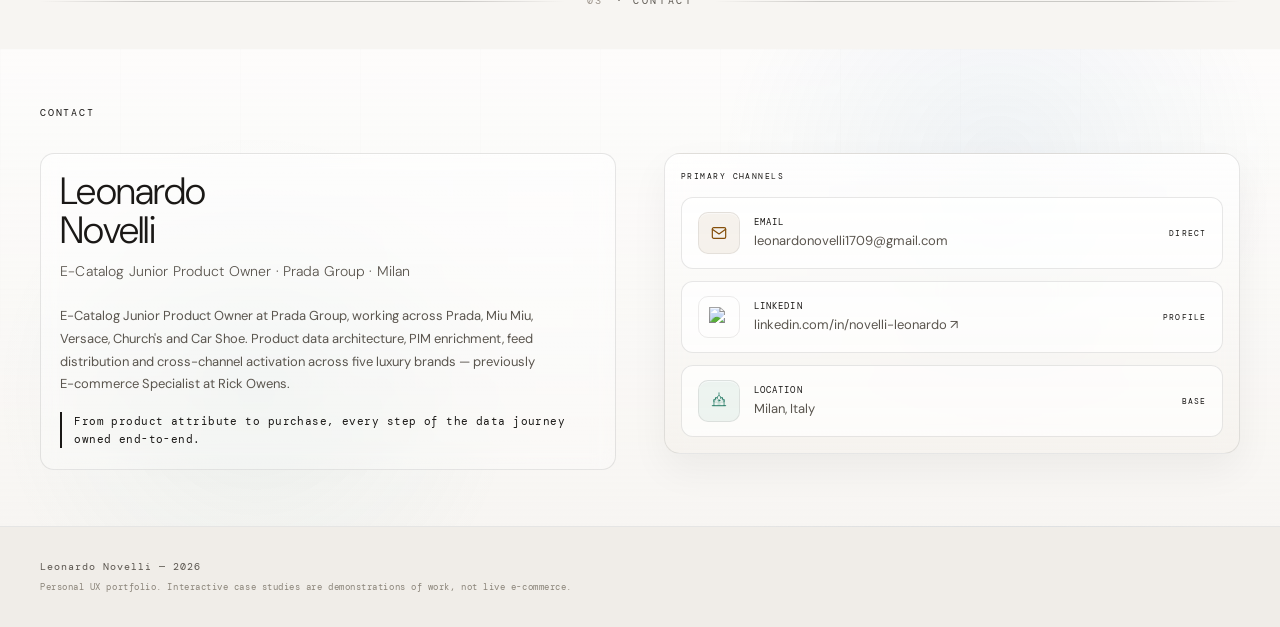
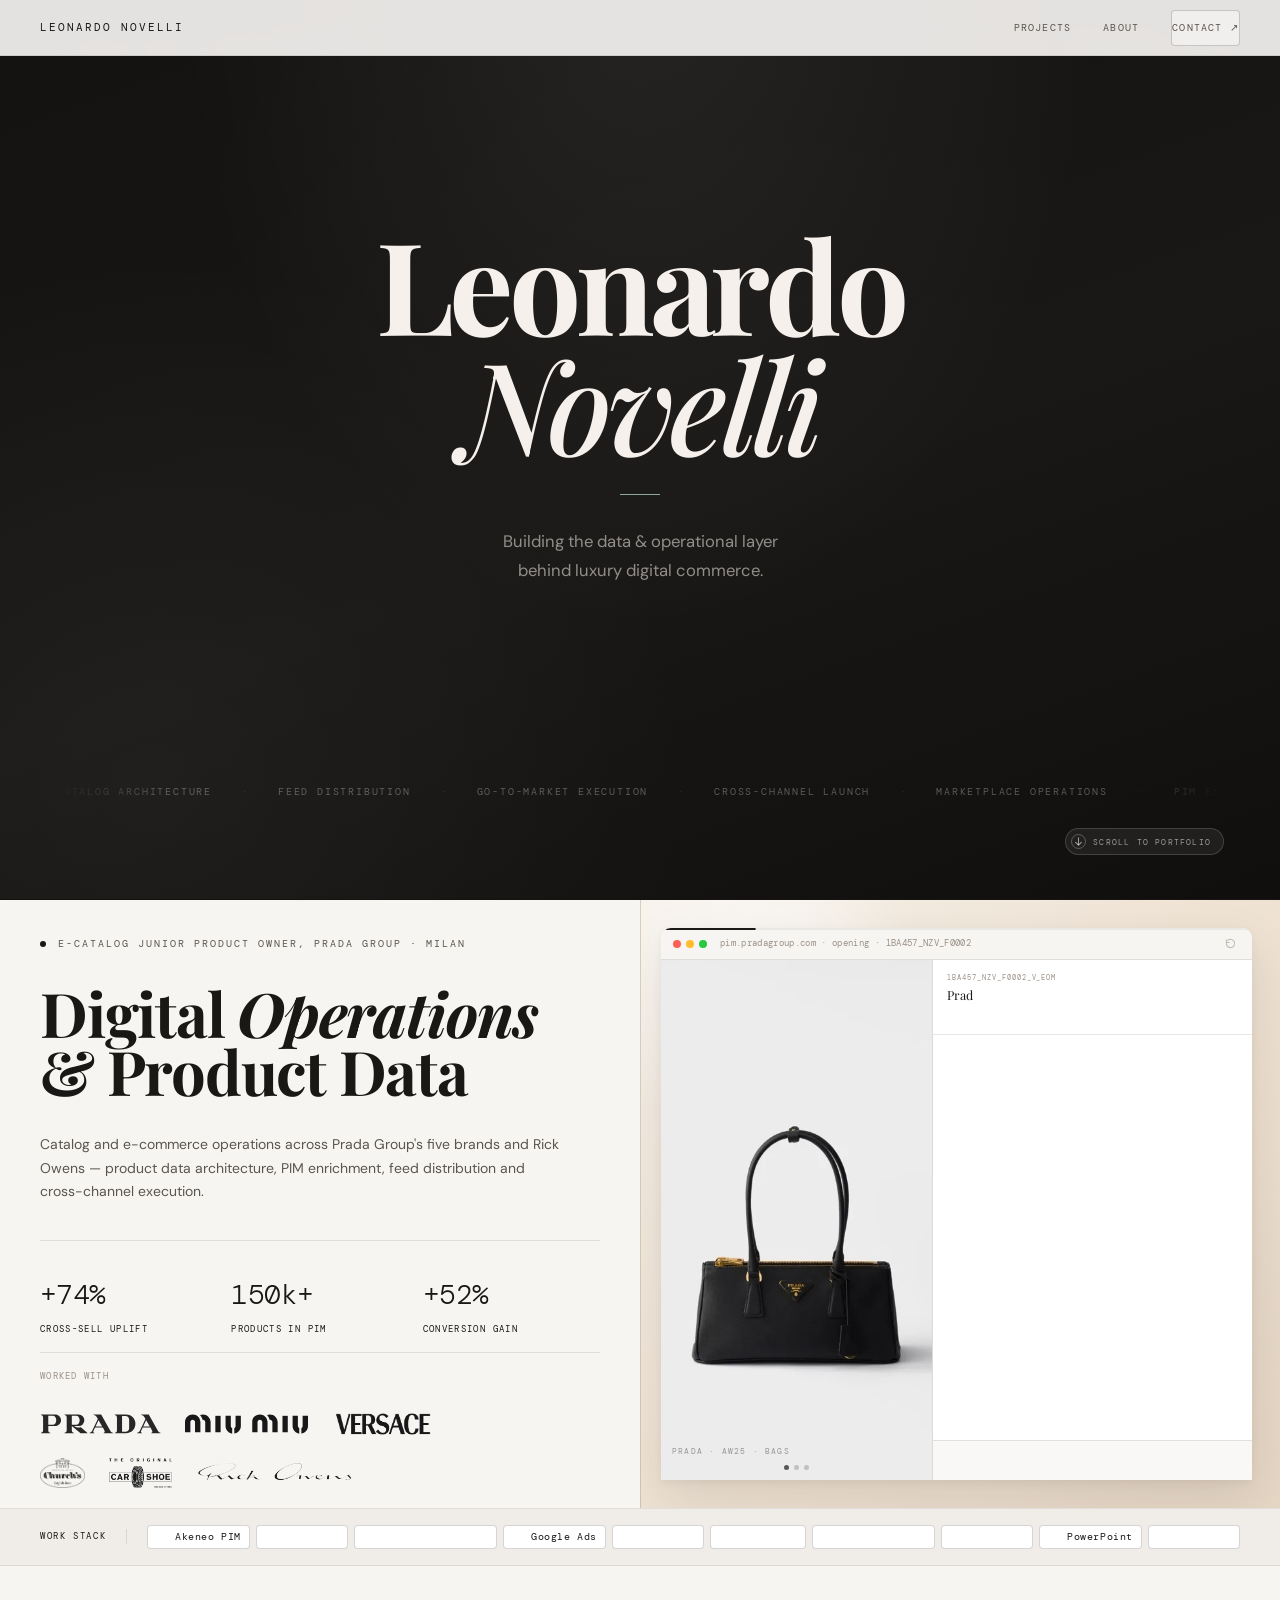
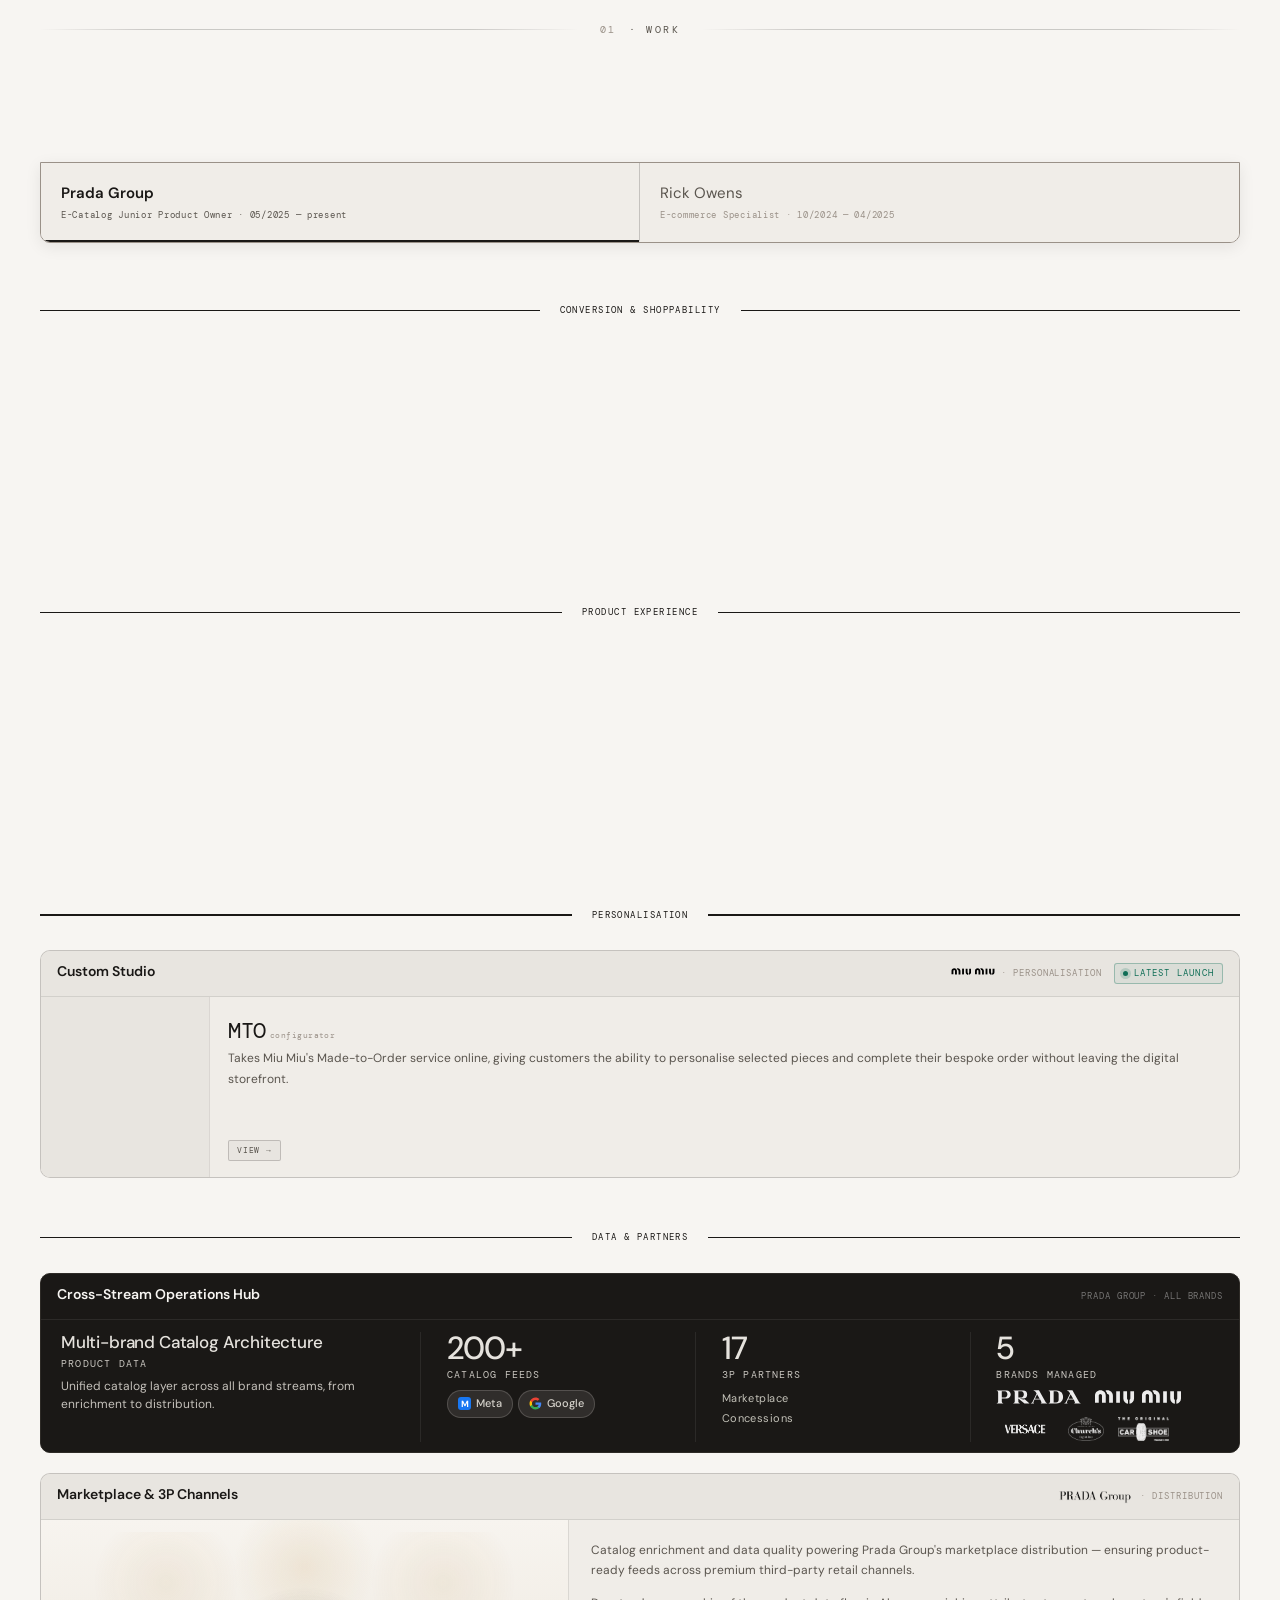
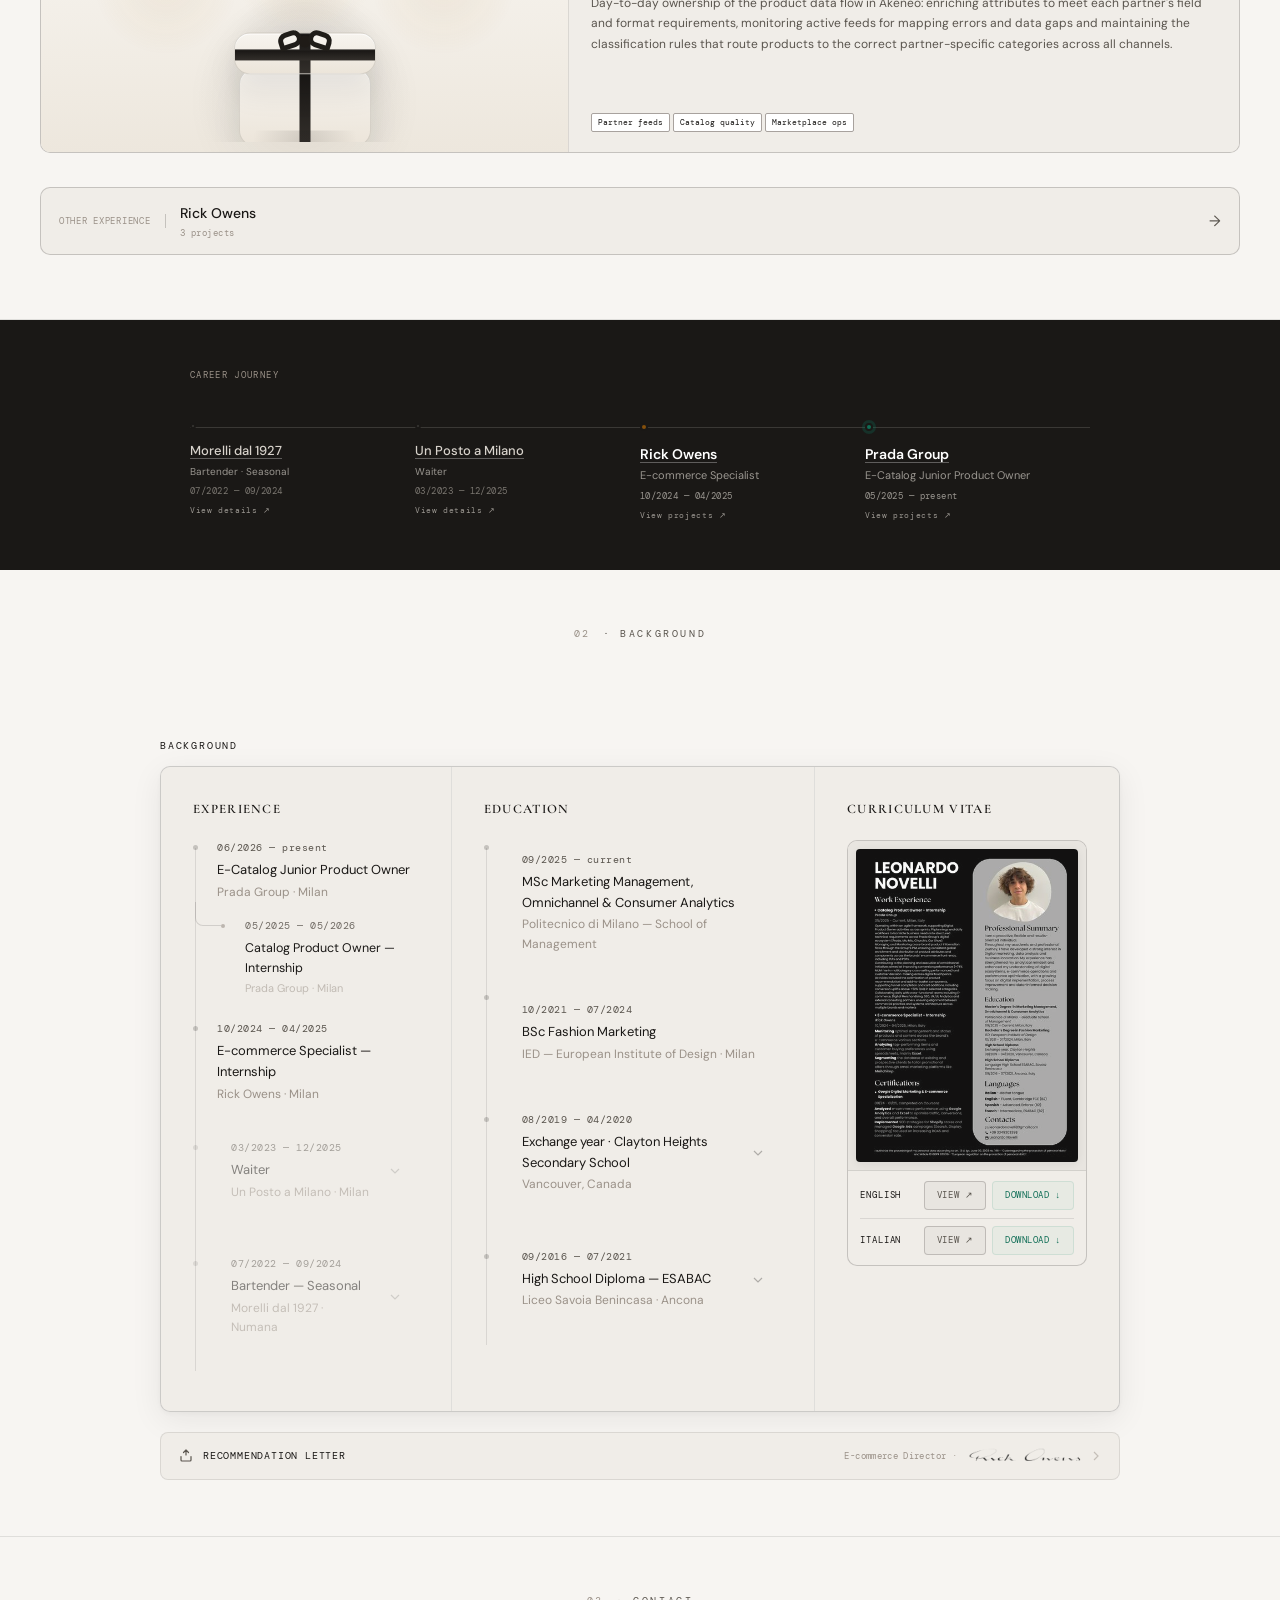
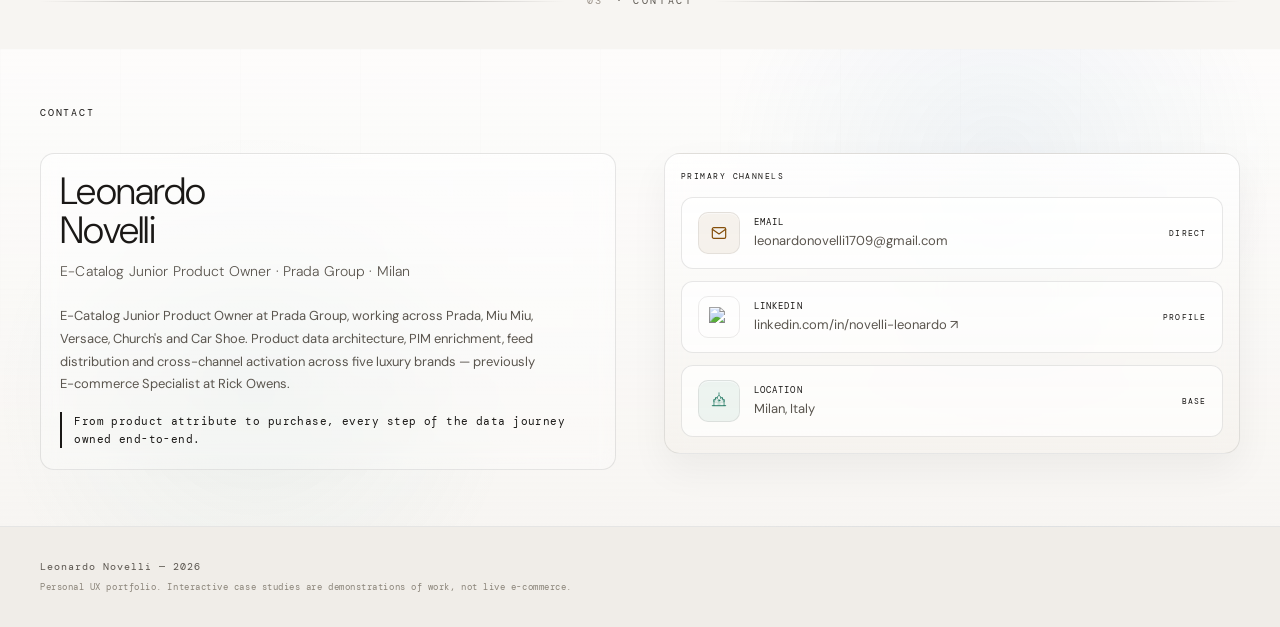
